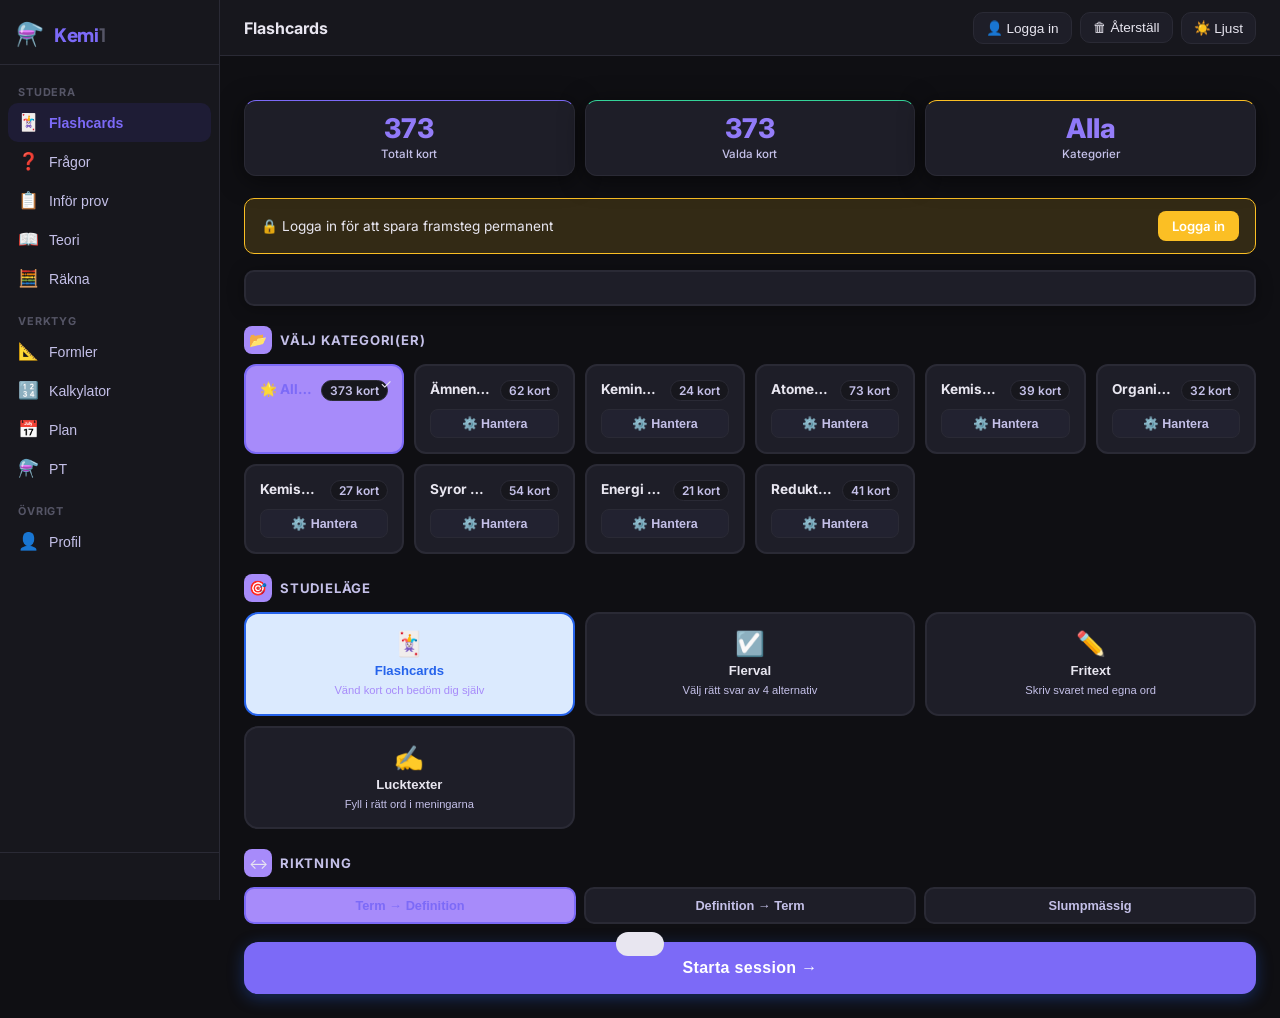
==== index.html @ 56f892d2 "fix: ta bort progress-bar och fixa vänsterlayout i Teori från grunden" ====
﻿<!DOCTYPE html>
<html lang="sv">
<head>
<meta charset="UTF-8">
<meta name="viewport" content="width=device-width, initial-scale=1.0">
<title>Kemi 1 – Flashcards</title>
<link rel="preconnect" href="https://fonts.googleapis.com">
<link rel="preconnect" href="https://fonts.gstatic.com" crossorigin>
<link rel="stylesheet" href="https://fonts.googleapis.com/css2?family=Inter:wght@400;500;600;700;800&family=Plus+Jakarta+Sans:wght@700;800&display=swap" media="print" onload="this.onload=null;this.media='all'">
<noscript><link href="https://fonts.googleapis.com/css2?family=Inter:wght@400;500;600;700&display=swap" rel="stylesheet"></noscript>
<style>
  :root {
    /* ── Dark theme (default) ── */
    --bg-app:        #0f0f13;
    --bg-surface:    #17171d;
    --bg-card:       #1e1e28;
    --bg-card-hover: #222230;
    --bg-active:     #1e1c35;
    --border:        #2a2a35;
    --border-hover:  #3d3b55;
    --accent:        #7c6af7;
    --accent-light:  #a78bfa;
    --accent-bg:     #2d2b45;
    --text-primary:  #e8e6f0;
    --text-secondary:#c4c0e8;
    --text-muted:    #555566;
    --text-hint:     #444455;
    --green:         #34d399;
    --green-light:   rgba(52,211,153,0.12);
    --red:           #f87171;
    --red-light:     rgba(248,113,113,0.15);
    --yellow:        #fbbf24;
    --yellow-light:  rgba(251,191,36,0.15);
    --sidebar-width: 220px;
    --topbar-height: 56px;
    --radius:        16px;
    --radius-sm:     10px;
    --transition:    150ms ease;
    --navbar-height: 0px;
    /* ── Legacy aliases (keeps existing component CSS working) ── */
    --bg:            var(--bg-app);
    --bg-grad:       var(--bg-app);
    --surface:       var(--bg-card);
    --surface2:      var(--bg-card-hover);
    --nav-bg:        var(--bg-surface);
    --text:          var(--text-primary);
    --text1:         var(--text-primary);
    --text2:         var(--text-secondary);
    --accent2:       var(--accent-light);
    --accent-grad:   linear-gradient(135deg, var(--accent), var(--accent-light));
    --accent-dark:   #6254d4;
    --accent-light-bg: var(--accent-bg);
    --shadow:        0 4px 24px rgba(0,0,0,0.5);
    --shadow-lg:     0 12px 48px rgba(0,0,0,0.7);
    --shadow-card:   0 2px 16px rgba(0,0,0,0.35);
    --glow:          0 0 24px rgba(124,106,247,0.3);
  }
  [data-theme="light"] {
    --bg-app:        #f5f4ff;
    --bg-surface:    #ffffff;
    --bg-card:       #ffffff;
    --bg-card-hover: #f0eeff;
    --bg-active:     #ede9fe;
    --border:        #dbd8f5;
    --border-hover:  #b8b0ef;
    --accent:        #5b4fe0;
    --accent-light:  #7c6af7;
    --accent-bg:     #ede9fe;
    --text-primary:  #1a1730;
    --text-secondary:#5a5280;
    --text-muted:    #b0accc;
    --text-hint:     #c8c4e0;
    --green:         #059669;
    --green-light:   rgba(5,150,105,0.10);
    --red:           #dc2626;
    --red-light:     rgba(220,38,38,0.10);
    --yellow:        #d97706;
    --yellow-light:  rgba(217,119,6,0.12);
    --shadow:        0 4px 24px rgba(79,70,229,0.10);
    --shadow-lg:     0 12px 48px rgba(79,70,229,0.18);
    --shadow-card:   0 2px 16px rgba(0,0,0,0.06);
    --glow:          0 0 24px rgba(91,79,224,0.18);
    --accent-dark:   #4338ca;
    --accent-grad:   linear-gradient(135deg, #5b4fe0, #7c6af7);
    --bg:            var(--bg-app);
    --bg-grad:       var(--bg-app);
    --surface:       var(--bg-card);
    --surface2:      var(--bg-card-hover);
    --nav-bg:        var(--bg-surface);
    --text:          var(--text-primary);
    --text1:         var(--text-primary);
    --text2:         var(--text-secondary);
    --accent2:       var(--accent-light);
  }
  h1, h2, h3 { font-family: 'Plus Jakarta Sans', 'Inter', sans-serif; }
  * { box-sizing: border-box; margin: 0; padding: 0; }
  body {
    font-family: 'Inter', sans-serif;
    background: var(--bg-app);
    color: var(--text-primary);
    min-height: 100vh;
    overflow-x: hidden;
    transition: background var(--transition), color var(--transition);
  }
  img { max-width: 100%; height: auto; }

  /* ── App layout: sidebar + main ── */
  .app-layout { display: flex; min-height: 100vh; }

  /* ── Sidebar ── */
  .sidebar {
    width: var(--sidebar-width);
    flex-shrink: 0;
    background: var(--bg-surface);
    border-right: 1px solid var(--border);
    display: flex;
    flex-direction: column;
    position: fixed;
    left: 0; top: 0; bottom: 0;
    z-index: 200;
    overflow-y: auto;
    transition: transform var(--transition), box-shadow var(--transition);
  }
  .sidebar-logo {
    display: flex; align-items: center; gap: 10px;
    padding: 20px 16px 16px;
    border-bottom: 1px solid var(--border);
    flex-shrink: 0;
  }
  .sidebar-logo-icon { font-size: 1.4rem; }
  .sidebar-logo-text {
    font-size: 1.15rem; font-weight: 800; color: var(--accent);
    letter-spacing: -0.02em; font-family: 'Plus Jakarta Sans','Inter',sans-serif;
  }
  .sidebar-logo-dim { color: var(--text-muted); font-weight: 700; }
  .sidebar-nav {
    flex: 1; padding: 12px 8px;
    display: flex; flex-direction: column; gap: 2px;
    overflow-y: auto;
  }
  .nav-section { margin-bottom: 6px; }
  .nav-section-label {
    display: block; font-size: 0.68rem; font-weight: 700;
    text-transform: uppercase; letter-spacing: 0.08em;
    color: var(--text-muted); padding: 8px 10px 4px;
  }
  .nav-btn {
    display: flex; align-items: center; gap: 10px;
    width: 100%; padding: 9px 10px;
    border: none; background: transparent;
    border-radius: var(--radius-sm); cursor: pointer;
    color: var(--text-secondary); font-size: 0.88rem; font-weight: 500;
    text-align: left; transition: background var(--transition), color var(--transition);
    white-space: nowrap;
  }
  .nav-btn:hover { background: var(--bg-card); color: var(--text-primary); }
  .nav-btn.active { background: var(--bg-active); color: var(--accent); font-weight: 700; }
  .nav-btn-icon { font-size: 1.05rem; flex-shrink: 0; }
  .nav-btn-label { font-size: 0.88rem; }
  .sidebar-footer {
    border-top: 1px solid var(--border);
    padding: 12px 16px; min-height: 48px;
    font-size: 0.82rem; color: var(--text-secondary); flex-shrink: 0;
  }
  .sidebar-overlay {
    display: none; position: fixed; inset: 0;
    background: rgba(0,0,0,0.55); z-index: 199;
  }
  .sidebar-overlay.active { display: block; }

  /* ── Main area ── */
  .app-main {
    flex: 1; margin-left: var(--sidebar-width);
    display: flex; flex-direction: column; min-height: 100vh; min-width: 0;
  }

  /* ── Topbar ── */
  .topbar {
    height: var(--topbar-height);
    display: flex; align-items: center; gap: 12px;
    padding: 0 24px;
    background: var(--bg-surface); border-bottom: 1px solid var(--border);
    position: sticky; top: 0; z-index: 100; flex-shrink: 0;
  }
  .topbar-title { flex: 1; font-size: 1rem; font-weight: 700; color: var(--text-primary); }
  .topbar-actions { display: flex; gap: 8px; align-items: center; }
  .sidebar-toggle {
    display: none; background: none; border: none; font-size: 1.3rem;
    cursor: pointer; color: var(--text-secondary);
    padding: 4px 8px; border-radius: 8px; transition: background var(--transition);
  }
  .sidebar-toggle:hover { background: var(--bg-card); }

  /* ── Content area ── */
  .app-content {
    flex: 1; padding: 24px; max-width: 1100px; width: 100%; margin: 0 auto;
  }
  body:has(#periodicScreen.active) .app-content { max-width: none; padding: 16px; }

  /* ── icon-btn (topbar actions) ── */
  .icon-btn {
    background: var(--bg-card); border: 1px solid var(--border);
    border-radius: var(--radius-sm); padding: 7px 12px; cursor: pointer;
    font-size: 0.85rem; color: var(--text-primary); transition: background var(--transition), border-color var(--transition);
    display: flex; align-items: center; gap: 6px; white-space: nowrap;
  }
  .icon-btn:hover { background: var(--bg-card-hover); border-color: var(--border-hover); }

  /* ── Screen management ── */
  .screen { display: none; }
  .screen.active { display: block; }

  /* ── Global overflow protection ── */
  .screen table { display: block; overflow-x: auto; max-width: 100%; }
  .screen p, .screen li, .screen td, .screen th { word-break: break-word; }

  /* ── Home screen ── */
  .welcome-card {
    background: var(--surface); border-radius: var(--radius);
    padding: 28px; margin-bottom: 20px; box-shadow: var(--shadow-card);
    border: 1px solid var(--border);
    backdrop-filter: blur(20px);
    position: relative; overflow: hidden;
  }
  .welcome-card::before {
    content: ""; position: absolute; top: -60px; right: -60px;
    width: 200px; height: 200px; border-radius: 50%;
    background: var(--accent-grad); opacity: 0.07; pointer-events: none;
  }
  .welcome-card h1 { font-size: 1.6rem; margin-bottom: 8px; }
  .welcome-card p { color: var(--text2); line-height: 1.6; }

  .stats-row {
    display: grid; grid-template-columns: repeat(3,1fr); gap: 12px;
    margin: 20px 0;
  }
  .stat-card {
    background: var(--bg-card); border: 1px solid var(--border);
    border-top-width: 3px; border-top-style: solid;
    border-radius: var(--radius-sm); padding: 16px; text-align: center;
    transition: transform 150ms ease, box-shadow 150ms ease;
  }
  .stat-card:hover { transform: translateY(-2px); box-shadow: var(--shadow); }
  .stat-card.stat-purple { border-top-color: var(--accent); }
  .stat-card.stat-green  { border-top-color: var(--green); }
  .stat-card.stat-yellow { border-top-color: var(--yellow); }
  .stat-num { font-size: 1.9rem; font-weight: 800; background: var(--accent-grad); -webkit-background-clip: text; -webkit-text-fill-color: transparent; background-clip: text; }
  .stat-label { font-size: 0.78rem; color: var(--text-secondary); margin-top: 4px; }

  .section-title {
    font-size: 0.85rem; font-weight: 600; color: var(--text2);
    text-transform: uppercase; letter-spacing: 0.08em; margin-bottom: 12px;
  }

  /* ── Category grid ── */
  .category-grid {
    display: grid; grid-template-columns: repeat(auto-fill, minmax(160px, 1fr));
    gap: 10px; margin-bottom: 20px;
  }
  @media (max-width: 480px) {
    .category-grid { grid-template-columns: repeat(2, 1fr); }
  }
  .cat-card {
    background: var(--bg-card); border: 1px solid var(--border);
    border-radius: var(--radius-sm); padding: 12px 14px; cursor: pointer;
    display: flex; flex-direction: column; align-items: stretch; gap: 0;
    position: relative;
    transition: border-color 150ms ease, background 150ms ease, transform 150ms ease;
  }
  .cat-card-top {
    display: flex; align-items: center; gap: 8px; margin-bottom: 8px;
  }
  .cat-card-top .cat-name { flex: 1; min-width: 0; overflow: hidden; text-overflow: ellipsis; white-space: nowrap; }
  .cat-card:hover { border-color: var(--border-hover); background: var(--bg-card-hover); transform: translateY(-1px); }
  .cat-card.selected { border-color: var(--accent); background: var(--accent-bg); }
  .cat-card.all-selected { border-color: var(--green); background: var(--green-light); }
  .cat-name { font-weight: 600; font-size: 0.88rem; flex: 1; }
  .cat-count {
    font-size: 0.72rem; font-weight: 600;
    background: var(--bg-surface); border: 1px solid var(--border);
    border-radius: 20px; padding: 2px 8px; color: var(--text-secondary);
    white-space: nowrap; flex-shrink: 0;
  }
  .cat-progress-bar { display: none; }
  .cat-progress-fill { display: none; }

  /* ── Mode selector ── */
  .mode-row { display: grid; grid-template-columns: repeat(2,1fr); gap: 10px; margin-bottom: 20px; }
  .mode-btn {
    padding: 16px 14px; border: 1px solid var(--border);
    border-radius: var(--radius-sm); background: var(--bg-card); cursor: pointer;
    font-size: 0.88rem; font-weight: 500; color: var(--text-secondary);
    transition: border-color 150ms ease, background 150ms ease, color 150ms ease;
    text-align: left; display: flex; flex-direction: column; gap: 4px;
  }
  .mode-btn:hover { border-color: var(--border-hover); color: var(--text-primary); }
  .mode-btn.active { border-color: var(--accent); background: var(--accent-bg); color: var(--accent); }
  .mode-icon { font-size: 1.6rem; }
  .mode-label { font-weight: 700; font-size: 0.9rem; }
  .mode-desc { font-size: 0.75rem; color: var(--text-muted); }
  .mode-btn.active .mode-desc { color: var(--accent-light); }

  .direction-row { display: flex; gap: 10px; margin-bottom: 20px; flex-wrap: wrap; }
  .dir-btn {
    flex: 1; padding: 10px 16px; border: 2px solid var(--border);
    border-radius: var(--radius-sm); background: var(--surface); cursor: pointer;
    font-size: 0.85rem; font-weight: 500; color: var(--text); transition: all var(--transition);
    text-align: center;
  }
  .dir-btn:hover { border-color: var(--accent); }
  .dir-btn.active { border-color: var(--accent); background: var(--accent-light); color: var(--accent); }

  .start-btn {
    width: 100%; padding: 16px; background: var(--accent); color: #fff;
    border: none; border-radius: var(--radius-sm); font-size: 1rem; font-weight: 600;
    cursor: pointer; transition: all var(--transition); letter-spacing: 0.02em;
  }
  .start-btn:hover { background: var(--accent-dark); transform: translateY(-1px); box-shadow: var(--shadow); }
  .start-btn:disabled { opacity: 0.4; cursor: not-allowed; transform: none; }

  /* ── Quiz screen ── */
  .quiz-header {
    display: flex; align-items: center; justify-content: space-between;
    margin-bottom: 16px; gap: 12px;
  }
  .back-btn {
    background: var(--surface); border: 1px solid var(--border);
    border-radius: var(--radius-sm); padding: 8px 14px; cursor: pointer;
    font-size: 0.85rem; color: var(--text); transition: all var(--transition);
    white-space: nowrap;
  }
  .back-btn:hover { background: var(--surface2); }

  .progress-wrap { flex: 1; }
  .progress-info {
    display: flex; justify-content: space-between; font-size: 0.78rem;
    color: var(--text2); margin-bottom: 4px;
  }
  .progress-bar {
    height: 8px; background: var(--surface2); border-radius: 4px; overflow: hidden;
  }
  .progress-fill {
    height: 100%; background: linear-gradient(90deg, var(--accent), var(--green));
    border-radius: 4px; transition: width 0.4s;
  }

  .score-badges {
    display: flex; gap: 8px; margin-bottom: 16px; flex-wrap: wrap;
  }
  .badge {
    padding: 4px 12px; border-radius: 20px; font-size: 0.78rem; font-weight: 600;
  }
  .badge-green { background: var(--green-light); color: var(--green); }
  .badge-red { background: var(--red-light); color: var(--red); }
  .badge-yellow { background: var(--yellow-light); color: var(--yellow); }

  /* ── Flashcard flip ── */
  .card-scene {
    perspective: 1200px; margin-bottom: 20px; cursor: pointer;
  }
  .card-wrap {
    position: relative; width: 100%; padding-bottom: 56%;
    transform-style: preserve-3d; transition: transform 0.55s cubic-bezier(.4,0,.2,1);
  }
  .card-wrap.flipped { transform: rotateY(180deg); }
  .card-face {
    position: absolute; inset: 0; border-radius: var(--radius);
    backface-visibility: hidden; -webkit-backface-visibility: hidden;
    display: flex; flex-direction: column; align-items: center;
    justify-content: center; padding: 32px;
    box-shadow: var(--shadow-lg); border: 1px solid var(--border);
  }
  .card-front { background: var(--surface); }
  .card-back { background: var(--accent); transform: rotateY(180deg); }
  .card-label {
    font-size: 0.72rem; font-weight: 600; text-transform: uppercase;
    letter-spacing: 0.1em; color: var(--text2); margin-bottom: 12px;
  }
  .card-back .card-label { color: rgba(255,255,255,0.7); }
  .card-term {
    font-size: clamp(1.2rem, 4vw, 1.8rem); font-weight: 700; text-align: center;
    line-height: 1.3;
  }
  .card-back .card-term { color: #fff; }
  .card-definition {
    font-size: clamp(0.85rem, 2.5vw, 1rem); text-align: center; line-height: 1.6;
    color: #fff; max-width: 100%;
  }
  .card-mnemonic {
    margin-top: 10px; background: rgba(255,255,255,0.18); border-radius: 8px;
    padding: 7px 12px; font-size: 0.78rem; color: #fff; line-height: 1.4;
    text-align: center; display: none;
  }
  .card-mnemonic.visible { display: block; }
  .card-mnemonic::before { content: "💡 "; }
  .mnemonic-chip {
    display: inline-flex; align-items: center; gap: 6px;
    background: var(--yellow-light); color: var(--yellow);
    border-radius: 8px; padding: 7px 12px; font-size: 0.82rem;
    margin-top: 8px; line-height: 1.4;
  }
  .card-hint {
    position: absolute; bottom: 12px; font-size: 0.72rem;
    color: var(--text2); display: flex; align-items: center; gap: 4px;
  }
  .card-back .card-hint { color: rgba(255,255,255,0.6); }
  .card-category-tag {
    position: absolute; top: 12px; left: 12px;
    background: var(--accent-light); color: var(--accent);
    padding: 3px 10px; border-radius: 20px; font-size: 0.7rem; font-weight: 600;
  }
  .card-back .card-category-tag { background: rgba(255,255,255,0.2); color: #fff; }

  /* ── Flip action buttons ── */
  .flip-actions {
    display: flex; gap: 12px; margin-bottom: 20px;
  }
  .action-btn {
    flex: 1; padding: 14px; border: none; border-radius: var(--radius-sm);
    font-size: 0.95rem; font-weight: 600; cursor: pointer; transition: all var(--transition);
  }
  .action-btn:disabled { opacity: 0.35; cursor: not-allowed; transform: none !important; }
  .btn-wrong { background: var(--red-light); color: var(--red); }
  .btn-wrong:hover:not(:disabled) { background: var(--red); color: #fff; transform: translateY(-1px); }
  .btn-correct { background: var(--green-light); color: var(--green); }
  .btn-correct:hover:not(:disabled) { background: var(--green); color: #fff; transform: translateY(-1px); }
  .btn-flip {
    flex: 0.6; background: var(--surface); border: 1px solid var(--border);
    color: var(--text); font-size: 0.85rem;
  }
  .btn-flip:hover { background: var(--surface2); }

  /* ── Multiple choice ── */
  .mc-question {
    background: var(--surface); border: 1px solid var(--border);
    border-radius: var(--radius); padding: 28px; margin-bottom: 16px;
    box-shadow: var(--shadow);
  }
  .mc-prompt { font-size: 0.78rem; color: var(--text2); margin-bottom: 10px; font-weight: 500; }
  .mc-term { font-size: clamp(1.1rem, 3.5vw, 1.5rem); font-weight: 700; line-height: 1.3; }
  .mc-tag {
    display: inline-block; background: var(--accent-light); color: var(--accent);
    padding: 3px 10px; border-radius: 20px; font-size: 0.72rem; font-weight: 600; margin-bottom: 12px;
  }
  .mc-options { display: grid; gap: 10px; }
  .mc-option {
    background: var(--surface); border: 2px solid var(--border);
    border-radius: var(--radius-sm); padding: 14px 18px; cursor: pointer;
    font-size: 0.9rem; text-align: left; color: var(--text); transition: all var(--transition);
    line-height: 1.5;
  }
  .mc-option:hover:not(:disabled) { border-color: var(--accent); background: var(--accent-light); }
  .mc-option.correct { border-color: var(--green); background: var(--green-light); color: var(--green); }
  .mc-option.wrong { border-color: var(--red); background: var(--red-light); color: var(--red); }
  .mc-option:disabled { cursor: default; }
  .mc-feedback {
    padding: 12px 16px; border-radius: var(--radius-sm); margin-top: 12px;
    font-size: 0.88rem; font-weight: 500; display: none;
  }
  .mc-feedback.show { display: block; }
  .mc-feedback.ok { background: var(--green-light); color: var(--green); }
  .mc-feedback.fail { background: var(--red-light); color: var(--red); }
  .next-btn {
    width: 100%; padding: 14px; background: var(--accent); color: #fff;
    border: none; border-radius: var(--radius-sm); font-size: 0.95rem;
    font-weight: 600; cursor: pointer; transition: all var(--transition);
    display: none; margin-top: 12px;
  }
  .next-btn.show { display: block; }
  .next-btn:hover { background: var(--accent-dark); }

  /* ── Free text mode ── */
  .ft-form { margin-top: 16px; }
  .ft-input {
    width: 100%; padding: 14px 16px; border: 2px solid var(--border);
    border-radius: var(--radius-sm); font-size: 0.95rem; font-family: inherit;
    background: var(--surface); color: var(--text); outline: none;
    transition: border-color var(--transition);
  }
  .ft-input:focus { border-color: var(--accent); }
  .ft-input.correct { border-color: var(--green); background: var(--green-light); }
  .ft-input.wrong { border-color: var(--red); background: var(--red-light); }
  .ft-actions { display: flex; gap: 10px; margin-top: 10px; }
  .ft-submit {
    flex: 1; padding: 13px; background: var(--accent); color: #fff; border: none;
    border-radius: var(--radius-sm); font-size: 0.95rem; font-weight: 600;
    cursor: pointer; transition: all var(--transition);
  }
  .ft-submit:hover { background: var(--accent-dark); }
  .ft-skip {
    padding: 13px 18px; background: var(--surface); border: 1px solid var(--border);
    border-radius: var(--radius-sm); font-size: 0.85rem; color: var(--text2);
    cursor: pointer; transition: all var(--transition);
  }
  .ft-skip:hover { background: var(--surface2); }

  /* ── Summary screen ── */
  .summary-card {
    background: var(--surface); border-radius: var(--radius);
    padding: 32px; box-shadow: var(--shadow-lg); border: 1px solid var(--border);
    text-align: center; margin-bottom: 20px;
  }
  .summary-icon { font-size: 3rem; margin-bottom: 12px; }
  .summary-title { font-size: 1.6rem; font-weight: 700; margin-bottom: 8px; }
  .summary-subtitle { color: var(--text2); margin-bottom: 24px; }
  .summary-grid { display: grid; grid-template-columns: repeat(3,1fr); gap: 12px; margin-bottom: 24px; }
  .summary-stat {
    background: var(--surface2); border-radius: var(--radius-sm); padding: 16px;
  }
  .summary-stat-num { font-size: 1.6rem; font-weight: 700; }
  .summary-stat-label { font-size: 0.75rem; color: var(--text2); margin-top: 2px; }
  .s-green { color: var(--green); }
  .s-red { color: var(--red); }
  .s-blue { color: var(--accent); }
  .summary-actions { display: flex; gap: 10px; flex-wrap: wrap; }
  .summary-actions button {
    flex: 1; min-width: 120px; padding: 13px; border-radius: var(--radius-sm);
    font-size: 0.9rem; font-weight: 600; cursor: pointer; transition: all var(--transition); border: none;
  }
  .btn-primary { background: var(--accent); color: #fff; }
  .btn-primary:hover { background: var(--accent-dark); }
  .btn-secondary { background: var(--surface2); color: var(--text); }
  .btn-secondary:hover { background: var(--border); }

  .wrong-list { text-align: left; margin-top: 20px; }
  .wrong-list h3 { font-size: 0.9rem; color: var(--text2); margin-bottom: 10px; }
  .wrong-item {
    background: var(--red-light); border-left: 3px solid var(--red);
    padding: 10px 14px; border-radius: 0 var(--radius-sm) var(--radius-sm) 0;
    margin-bottom: 8px;
  }
  .wrong-item-term { font-weight: 600; font-size: 0.88rem; color: var(--red); }
  .wrong-item-def { font-size: 0.82rem; color: var(--text2); margin-top: 3px; line-height: 1.4; }

  /* ── Toast ── */
  .toast {
    position: fixed; bottom: 24px; left: 50%; transform: translateX(-50%) translateY(80px);
    background: var(--text-primary); color: var(--bg-app); padding: 12px 24px; border-radius: 24px;
    font-size: 0.88rem; font-weight: 500; z-index: 999; transition: transform 0.35s ease;
    white-space: nowrap;
  }
  .toast.show { transform: translateX(-50%) translateY(0); }

  /* ── Responsive: sidebar collapses on mobile ── */
  @media (max-width: 768px) {
    .sidebar { transform: translateX(-100%); box-shadow: none; }
    .sidebar.open { transform: translateX(0); box-shadow: var(--shadow-lg); }
    .app-main { margin-left: 0; }
    .sidebar-toggle { display: flex; }
    .app-content { padding: 16px; }
  }
  @media (max-width: 480px) {
    .stats-row { grid-template-columns: repeat(2,1fr); }
    .mode-row  { grid-template-columns: 1fr; }
  }

  /* ── Balance equation ── */
  .bal-eq {
    display: flex; align-items: center; flex-wrap: wrap; gap: 6px;
    padding: 18px 16px; background: var(--surface2); border-radius: 14px;
    border: 1px solid var(--border); margin: 8px 0;
    font-size: 1.05rem; font-family: 'Courier New', monospace;
  }
  .bal-term { display: inline-flex; align-items: baseline; gap: 2px; }
  .bal-coef { font-size: 1.1rem; font-weight: 700; color: var(--accent); min-width: 12px; }
  .bal-formula { font-size: 1rem; font-weight: 600; color: var(--text); }
  .bal-plus, .bal-arrow { font-size: 1.1rem; font-weight: 700; color: var(--text2); padding: 0 4px; }
  .bal-arrow { color: var(--accent); font-size: 1.3rem; }
  .bal-input {
    width: 44px; height: 44px; text-align: center;
    border: 2px solid var(--accent); border-radius: 10px;
    background: var(--surface); color: var(--text);
    font-size: 1.2rem; font-weight: 700; font-family: 'Courier New', monospace;
    transition: all var(--transition); outline: none;
    box-shadow: 0 0 0 0 var(--accent);
  }
  .bal-input:focus { border-color: var(--accent2); box-shadow: 0 0 0 3px rgba(79,70,229,0.2); }
  .bal-input.bal-correct { border-color: var(--green); background: var(--green-light); color: var(--green); }
  .bal-input.bal-wrong { border-color: var(--red); background: var(--red-light); color: var(--red); animation: shake 0.3s; }
  @keyframes shake {
    0%,100%{transform:translateX(0)} 25%{transform:translateX(-4px)} 75%{transform:translateX(4px)}
  }

  /* ── Category manage button ── */
  .cat-manage-btn {
    display: block; width: 100%; margin-top: 0;
    padding: 6px 0; border: 1px solid var(--border); border-radius: 8px;
    background: var(--surface2); color: var(--text2); font-size: 0.78rem;
    font-weight: 600; cursor: pointer; transition: all var(--transition);
  }
  .cat-manage-btn:hover { background: var(--accent-light); color: var(--accent); border-color: var(--accent); }
  .cat-card.all-btn { cursor: pointer; }
  .cat-card.all-btn .cat-check { opacity: 0; }

  /* ── Manage card item ── */
  .manage-card-item {
    display: flex; align-items: flex-start; gap: 12px;
    padding: 12px 14px; border-radius: 12px; border: 1px solid var(--border);
    background: var(--surface); transition: all var(--transition);
  }
  .manage-card-item.is-muted { opacity: 0.45; background: var(--surface2); }
  .manage-card-item-text { flex: 1; min-width: 0; }
  .manage-card-term { font-weight: 700; font-size: 0.9rem; margin-bottom: 3px; }
  .manage-card-def { font-size: 0.78rem; color: var(--text2); white-space: nowrap; overflow: hidden; text-overflow: ellipsis; }
  .mute-toggle {
    flex-shrink: 0; padding: 5px 12px; border-radius: 8px; font-size: 0.78rem;
    font-weight: 700; cursor: pointer; border: 1px solid var(--border);
    background: var(--surface2); color: var(--text2); transition: all var(--transition);
  }
  .mute-toggle.active { background: var(--accent); color: #fff; border-color: var(--accent); }
  .mute-toggle:hover { transform: scale(1.05); }

  /* ── Exercise screen ── */
  .level-row { display: grid; grid-template-columns: repeat(3,1fr); gap: 10px; margin-bottom: 20px; }
  .level-btn {
    padding: 16px 10px; border: 2px solid var(--border); border-radius: 16px;
    background: var(--surface); cursor: pointer; text-align: center;
    transition: all var(--transition); display: flex; flex-direction: column; align-items: center; gap: 4px;
    backdrop-filter: blur(12px); box-shadow: var(--shadow-card);
  }
  .level-btn:hover { transform: translateY(-3px); box-shadow: var(--shadow), var(--glow); }
  .level-btn.active { border-color: var(--accent); background: var(--accent-light); box-shadow: var(--shadow), 0 0 0 1px var(--accent); }
  .level-icon { font-size: 1.5rem; }
  .level-name { font-size: 0.85rem; font-weight: 700; color: var(--text); }
  .level-desc { font-size: 0.7rem; color: var(--text2); }
  .level-btn.active .level-name { color: var(--accent); }

  .prob-card {
    background: var(--surface); border: 1px solid var(--border); border-radius: var(--radius);
    padding: 22px; margin-bottom: 14px; box-shadow: var(--shadow-card);
    backdrop-filter: blur(16px); transition: box-shadow var(--transition);
  }
  .prob-card:hover { box-shadow: var(--shadow); }
  .prob-meta { display: flex; gap: 8px; margin-bottom: 12px; flex-wrap: wrap; }
  .prob-tag {
    padding: 3px 10px; border-radius: 20px; font-size: 0.72rem; font-weight: 600;
    background: var(--accent-light); color: var(--accent);
  }
  .prob-lvl-tag {
    padding: 3px 10px; border-radius: 20px; font-size: 0.72rem; font-weight: 600;
  }
  .lvl-1 { background: var(--green-light); color: var(--green); }
  .lvl-2 { background: var(--yellow-light); color: var(--yellow); }
  .lvl-3 { background: var(--red-light); color: var(--red); }
  .prob-q { font-size: 1rem; font-weight: 600; line-height: 1.5; margin-bottom: 10px; }
  .prob-hint { font-size: 0.82rem; color: var(--text2); margin-bottom: 14px; padding: 8px 12px; background: var(--surface2); border-radius: 8px; }
  .prob-input-row { display: flex; gap: 10px; align-items: center; flex-wrap: wrap; }
  .prob-input {
    flex: 1; min-width: 120px; padding: 11px 14px; border: 2px solid var(--border);
    border-radius: 10px; font-size: 1rem; background: var(--surface); color: var(--text);
    outline: none; transition: border-color var(--transition); font-family: inherit;
  }
  .prob-input:focus { border-color: var(--accent); }
  .prob-input.correct { border-color: var(--green); background: var(--green-light); }
  .prob-input.wrong { border-color: var(--red); background: var(--red-light); }
  .prob-select {
    flex: 1; min-width: 180px; padding: 11px 14px; border: 2px solid var(--border);
    border-radius: 10px; font-size: 1rem; background: var(--surface); color: var(--text);
    outline: none; transition: border-color var(--transition); font-family: inherit; cursor: pointer;
  }
  .prob-select:focus { border-color: var(--accent); }
  .prob-select.correct { border-color: var(--green); background: var(--green-light); }
  .prob-select.wrong   { border-color: var(--red);   background: var(--red-light); }
  .tq-answer-input {
    width: 100%; padding: 12px 14px; border: 2px solid var(--border);
    border-radius: 10px; font-size: 0.92rem; background: var(--surface); color: var(--text);
    outline: none; transition: border-color var(--transition); font-family: inherit;
    resize: vertical; min-height: 80px; line-height: 1.6;
  }
  .tq-answer-input:focus { border-color: var(--accent); }
  .tq-answer-input:disabled { opacity: 0.7; cursor: not-allowed; }
  .tq-model-panel { margin-top: 16px; }
  /* Delfrågor (sub-question) layout */
  .tq-del-list { display: flex; flex-direction: column; gap: 14px; margin: 10px 0 0; }
  .tq-del-block { border: 1.5px solid var(--border); border-radius: 12px; padding: 14px 16px; background: var(--surface); }
  .tq-del-header { display: flex; align-items: flex-start; gap: 10px; margin-bottom: 8px; }
  .tq-del-bet { font-weight: 800; color: var(--accent); font-size: 0.95rem; flex-shrink: 0; padding-top: 1px; }
  .tq-del-fraga { font-size: 0.93rem; line-height: 1.6; color: var(--text); }
  .tq-del-input { min-height: 52px; resize: vertical; margin-top: 4px; }
  .tq-del-model { margin-top: 10px; }

  /* ============ INFÖR PROV (EXAM PREP) ============ */
  .exam-intro {
    font-size: 0.9rem; color: var(--text2); line-height: 1.55;
    margin: 0 0 18px; padding: 0 2px;
  }
  .exam-grid {
    display: grid; grid-template-columns: repeat(auto-fill, minmax(260px, 1fr));
    gap: 14px; margin-bottom: 20px;
  }
  .exam-card {
    background: var(--surface); border: 2px solid var(--border);
    border-radius: 16px; padding: 18px 18px 16px; cursor: pointer;
    transition: all var(--transition); position: relative; overflow: hidden;
    display: flex; flex-direction: column; gap: 8px;
  }
  .exam-card::before {
    content: ''; position: absolute; left: 0; top: 0; bottom: 0;
    width: 5px; background: var(--exam-accent, var(--accent));
  }
  .exam-card:hover {
    transform: translateY(-3px); border-color: var(--exam-accent, var(--accent));
    box-shadow: 0 8px 22px rgba(0,0,0,0.09);
  }
  .exam-card-head { display: flex; align-items: center; gap: 12px; }
  .exam-card-icon {
    font-size: 1.8rem; width: 44px; height: 44px;
    display: flex; align-items: center; justify-content: center;
    background: var(--exam-accent-light, var(--accent-light));
    border-radius: 12px; flex-shrink: 0;
  }
  .exam-card-num {
    font-size: 0.72rem; font-weight: 700; color: var(--exam-accent, var(--accent));
    text-transform: uppercase; letter-spacing: 0.5px;
  }
  .exam-card-title {
    font-size: 1rem; font-weight: 700; color: var(--text); line-height: 1.3;
  }
  .exam-card-desc {
    font-size: 0.82rem; color: var(--text2); line-height: 1.5; margin-top: 4px;
  }
  .exam-detail-head {
    display: flex; align-items: center; margin-bottom: 14px;
  }
  .exam-back-btn {
    padding: 9px 16px; border: 2px solid var(--border); background: var(--surface);
    color: var(--text); border-radius: 10px; font-size: 0.88rem; font-weight: 600;
    cursor: pointer; transition: all var(--transition);
  }
  .exam-back-btn:hover { border-color: var(--accent); background: var(--accent-light); }
  .exam-chapter-head {
    display: flex; align-items: center; gap: 14px; padding: 18px 20px;
    background: var(--exam-accent-light, var(--accent-light));
    border-radius: 16px; margin-bottom: 22px;
    border-left: 6px solid var(--exam-accent, var(--accent));
  }
  .exam-chapter-icon {
    font-size: 2.2rem; width: 56px; height: 56px;
    display: flex; align-items: center; justify-content: center;
    background: var(--surface); border-radius: 14px; flex-shrink: 0;
    box-shadow: 0 2px 8px rgba(0,0,0,0.08);
  }
  .exam-chapter-num {
    font-size: 0.72rem; font-weight: 700; color: var(--exam-accent, var(--accent));
    text-transform: uppercase; letter-spacing: 0.5px;
  }
  .exam-chapter-title {
    font-size: 1.2rem; font-weight: 800; color: var(--text); line-height: 1.25;
  }
  .exam-section {
    background: var(--surface); border: 2px solid var(--border);
    border-radius: 14px; padding: 18px 20px; margin-bottom: 16px;
  }
  .exam-section-title {
    display: flex; align-items: center; gap: 8px;
    font-size: 1rem; font-weight: 700; color: var(--text);
    margin: 0 0 12px; padding-bottom: 10px;
    border-bottom: 2px solid var(--border);
  }
  .exam-section-title-icon { font-size: 1.2rem; }
  .exam-goals-list, .exam-summary-list {
    list-style: none; padding: 0; margin: 0;
    display: flex; flex-direction: column; gap: 9px;
  }
  .exam-goals-list li, .exam-summary-list li {
    position: relative; padding: 2px 0 2px 24px;
    font-size: 0.9rem; line-height: 1.55; color: var(--text);
  }
  .exam-goals-list li::before {
    content: '✓'; position: absolute; left: 0; top: 2px;
    color: var(--exam-accent, var(--accent)); font-weight: 800;
  }
  .exam-summary-list li::before {
    content: '•'; position: absolute; left: 4px; top: 0;
    color: var(--exam-accent, var(--accent)); font-weight: 800; font-size: 1.2rem;
  }
  .exam-concepts-grid {
    display: flex; flex-wrap: wrap; gap: 8px;
  }
  .exam-concept-chip {
    padding: 8px 14px; background: var(--surface2, var(--accent-light));
    border: 2px solid var(--border); border-radius: 999px;
    font-size: 0.85rem; font-weight: 600; color: var(--text);
    cursor: pointer; transition: all var(--transition);
  }
  .exam-concept-chip:hover {
    border-color: var(--exam-accent, var(--accent));
    background: var(--exam-accent-light, var(--accent-light));
    color: var(--exam-accent, var(--accent));
    transform: translateY(-1px);
  }
  .exam-popup-overlay {
    position: fixed; inset: 0; background: rgba(0,0,0,0.55);
    display: flex; align-items: center; justify-content: center;
    z-index: 9999; padding: 20px; animation: examFadeIn 0.18s ease;
  }
  @keyframes examFadeIn { from { opacity: 0; } to { opacity: 1; } }
  @keyframes examPopIn {
    from { opacity: 0; transform: scale(0.92) translateY(10px); }
    to { opacity: 1; transform: scale(1) translateY(0); }
  }
  .exam-popup-card {
    background: var(--surface); border-radius: 18px;
    padding: 26px 26px 24px; max-width: 440px; width: 100%;
    box-shadow: 0 20px 60px rgba(0,0,0,0.35);
    position: relative; animation: examPopIn 0.22s ease;
    border: 2px solid var(--border);
  }
  .exam-popup-close {
    position: absolute; top: 12px; right: 12px;
    width: 44px; height: 44px; border: none; background: var(--surface2, var(--accent-light));
    color: var(--text); border-radius: 50%; font-size: 1rem;
    cursor: pointer; display: flex; align-items: center; justify-content: center;
    transition: all var(--transition);
  }
  .exam-popup-close:hover { background: var(--accent); color: #fff; }
  .exam-popup-term {
    font-size: 1.25rem; font-weight: 800; color: var(--accent);
    margin: 0 40px 12px 0; text-transform: capitalize;
  }
  .exam-popup-def {
    font-size: 0.95rem; line-height: 1.6; color: var(--text);
  }
  @media (max-width: 640px) {
    .exam-grid { grid-template-columns: 1fr; gap: 12px; }
    .exam-card { padding: 16px; }
    .exam-chapter-head { padding: 14px 16px; gap: 12px; }
    .exam-chapter-icon { width: 48px; height: 48px; font-size: 1.8rem; }
    .exam-chapter-title { font-size: 1.05rem; }
    .exam-section { padding: 16px; }
    .exam-popup-card { padding: 22px 22px 20px; }
  }
  /* ============ END INFÖR PROV ============ */

  .prob-unit { font-size: 0.88rem; color: var(--text2); font-weight: 500; white-space: nowrap; }
  .prob-check {
    padding: 11px 20px; background: var(--accent); color: #fff; border: none;
    border-radius: 10px; font-size: 0.9rem; font-weight: 600; cursor: pointer; transition: all var(--transition);
  }
  .prob-check:hover { background: var(--accent-dark); }
  .prob-feedback {
    margin-top: 12px; padding: 12px 16px; border-radius: 10px;
    font-size: 0.88rem; display: none; line-height: 1.5;
  }
  .prob-feedback.show { display: block; }
  .prob-feedback.ok { background: var(--green-light); color: var(--green); }
  .prob-feedback.fail { background: var(--red-light); color: var(--red); }
  .prob-steps { margin-top: 10px; padding-left: 16px; }
  .prob-steps li { margin-bottom: 4px; font-family: 'Courier New', monospace; font-size: 0.85rem; }
  .sol-formula { font-family:'Courier New',monospace; font-weight:700; color:var(--accent); background:var(--accent-light); padding:4px 10px; border-radius:6px; display:inline-block; margin:6px 0 8px; font-size:0.9rem; }
  .sol-title { font-weight:700; margin-bottom:6px; font-size:0.85rem; opacity:0.9; }
  /* Improved solution display styles */
  .sol-block { margin-top: 10px; }
  .sol-explain { font-style: italic; font-size: 0.83rem; color: inherit; opacity: 0.88; margin-bottom: 10px; line-height: 1.5; }
  .sol-formula-box {
    font-family: 'Courier New', monospace; background: var(--accent-light);
    border: 1px solid var(--accent); border-radius: 8px;
    padding: 8px 12px; margin: 8px 0; font-size: 0.88rem; color: var(--accent);
    font-weight: 700; display: block;
  }
  .sol-steps-list { list-style: none; padding: 0; margin: 8px 0; }
  .sol-steps-list li {
    padding: 4px 0 4px 14px; font-family: 'Courier New', monospace;
    font-size: 0.84rem; border-left: 2px solid var(--border); margin-bottom: 4px;
    color: inherit; opacity: 0.9;
  }
  .sol-answer-box {
    background: var(--green-light); color: var(--green); border-radius: 8px;
    padding: 8px 14px; font-weight: 800; font-size: 0.95rem; margin-top: 10px;
    display: inline-block; border: 1px solid var(--green);
  }
  .sol-section-label { font-size: 0.72rem; font-weight: 700; text-transform: uppercase;
    letter-spacing: 0.06em; opacity: 0.65; margin: 10px 0 4px; display: block; }
  .ex-cat-row { display:flex; gap:8px; flex-wrap:wrap; margin-bottom:14px; }
  .ex-cat-filter-btn { padding:6px 13px; border-radius:20px; border:1.5px solid var(--border); background:var(--surface); color:var(--text); font-size:0.82rem; cursor:pointer; transition:all var(--transition); white-space:nowrap; }
  .ex-cat-filter-btn.active { background:var(--accent); color:#fff; border-color:var(--accent); }
  .prob-formula-badge { font-size:0.75rem; color:var(--accent); background:var(--accent-light); padding:3px 10px; border-radius:20px; font-family:'Courier New',monospace; margin-bottom:10px; display:inline-block; }

  .ex-nav { display: flex; gap: 10px; margin-bottom: 16px; align-items: center; }
  .ex-progress { font-size: 0.82rem; color: var(--text2); }
  .prob-nav-row { display: flex; gap: 10px; margin-top: 14px; }
  .prob-nav-btn {
    flex: 1; padding: 11px; border: 1px solid var(--border); border-radius: 10px;
    background: var(--surface); color: var(--text); cursor: pointer; font-size: 0.85rem;
    font-weight: 600; transition: all var(--transition);
  }
  .prob-nav-btn:hover { background: var(--surface2); }
  .prob-nav-btn.primary { background: var(--accent-grad); color: #fff; border: none; box-shadow: 0 4px 14px rgba(79,70,229,0.35); }
  .prob-nav-btn.primary:hover { transform: translateY(-1px); box-shadow: 0 6px 20px rgba(79,70,229,0.45); }
  .prob-nav-btn:disabled { opacity: 0.35; cursor: not-allowed; }

  /* ── Prob action buttons (hint / solution toggles) ── */
  .prob-actions { display: flex; gap: 10px; margin: 12px 0; flex-wrap: wrap; }
  .prob-action-btn { padding: 10px 18px; border-radius: 10px; border: none; cursor: pointer; font-size: 0.9rem; font-weight: 600; transition: all 0.2s; }
  .hint-btn { background: var(--surface2); color: var(--text); border: 2px solid var(--border); }
  .hint-btn:hover { border-color: var(--accent); }
  .sol-btn { background: var(--accent); color: #fff; }
  .sol-btn:hover { opacity: 0.9; }
  .prob-hint-panel { background: #fffbeb; border: 1px solid #fbbf24; border-radius: 10px; padding: 14px 16px; margin-bottom: 12px; font-size: 0.9rem; line-height: 1.6; color: #92400e; }
  .prob-sol-panel { background: var(--surface2); border: 1px solid var(--border); border-radius: 10px; padding: 16px; margin-bottom: 12px; }
  [data-theme="dark"] .prob-hint-panel { background: rgba(251,191,36,0.08); border-color: #d97706; color: #fbbf24; }

  /* ── Exercise status bar ── */
  .ex-status-bar { display: flex; align-items: center; gap: 10px; background: var(--surface); border: 1px solid var(--border); border-radius: 10px; padding: 8px 14px; margin-bottom: 10px; font-size: 0.82rem; color: var(--text2); }
  .ex-status-task { font-weight: 700; color: var(--text); white-space: nowrap; }
  .ex-status-level { padding: 2px 9px; border-radius: 14px; font-size: 0.72rem; font-weight: 600; white-space: nowrap; }
  .ex-status-timer-wrap { white-space: nowrap; }
  .ex-session-timer { font-variant-numeric: tabular-nums; font-weight: 700; color: var(--accent); }
  .ex-status-spacer { flex: 1; }
  .ex-status-btn { background: none; border: 1px solid var(--border); border-radius: 8px; width: 34px; height: 34px; cursor: pointer; font-size: 1.05rem; color: var(--text2); transition: all 0.2s; display: flex; align-items: center; justify-content: center; flex-shrink: 0; }
  .ex-status-btn:hover { background: var(--accent); color: #fff; border-color: var(--accent); }
  .ex-prob-list { max-height: 280px; overflow-y: auto; display: none; flex-direction: column; gap: 4px; padding: 4px 0; margin-bottom: 10px; }
  .ex-prob-list.open { display: flex; }
  .ex-list-item { padding: 10px 12px; border-radius: 8px; cursor: pointer; font-size: 0.85rem; line-height: 1.4; background: var(--surface2); border-left: 3px solid transparent; white-space: normal; overflow: visible; text-overflow: unset; min-height: 40px; display: flex; align-items: flex-start; word-break: break-word; color: var(--text); }
  .ex-list-item.ex-active { background: rgba(79,70,229,0.12); border-left-color: var(--accent); font-weight: 600; }
  .ex-list-item.ex-done { opacity: 0.6; }
  .ex-list-item.ex-skipped { border-left-color: #f59e0b; background: rgba(245,158,11,0.08); }
  .ex-nav-row { display: flex; gap: 8px; margin-top: 10px; }
  .ex-nav-row button { flex: 1; padding: 9px 6px; border: 1px solid var(--border); background: var(--surface2); border-radius: 8px; cursor: pointer; font-size: 0.78rem; font-weight: 600; transition: background 0.2s; color: var(--text); }
  .ex-nav-row button:hover { background: var(--accent); color: #fff; border-color: var(--accent); }
  @media (max-width: 600px) {
    .ex-status-bar { position: sticky; top: 0; z-index: 100; border-radius: 0 0 10px 10px; margin: 0 -16px 10px; padding: 8px 16px; }
    .ex-status-timer-wrap { display: none; }
    .ex-prob-list { max-height: 200px; }
    .ex-list-item { font-size: 1rem; }
  }

  /* ── Formula screen ── */
  .formula-cat-nav { display: flex; gap: 8px; flex-wrap: wrap; margin-bottom: 18px; }
  .formula-cat-btn {
    padding: 7px 14px; border: 2px solid var(--border); border-radius: 20px;
    background: var(--surface); color: var(--text2); font-size: 0.78rem; font-weight: 600;
    cursor: pointer; transition: all var(--transition);
  }
  .formula-cat-btn:hover { border-color: var(--accent); }
  .formula-cat-btn.active { border-color: var(--accent); background: var(--accent); color: #fff; }

  .formula-section { margin-bottom: 28px; }
  .formula-section-title {
    font-size: 0.78rem; font-weight: 700; color: var(--text2); text-transform: uppercase;
    letter-spacing: 0.08em; margin-bottom: 10px; display: flex; align-items: center; gap: 6px;
  }
  .formula-item {
    background: var(--surface); border: 1px solid var(--border); border-radius: 12px;
    padding: 14px 16px; margin-bottom: 8px; transition: all var(--transition);
  }
  .formula-item:hover { border-color: var(--accent); }
  .formula-name { font-size: 0.78rem; font-weight: 600; color: var(--text2); margin-bottom: 6px; }
  .formula-math {
    font-family: 'Courier New', monospace; font-size: 1rem; font-weight: 700;
    color: var(--accent); margin-bottom: 6px; background: var(--accent-light);
    padding: 6px 10px; border-radius: 6px; display: inline-block;
  }
  .formula-vars { font-size: 0.78rem; color: var(--text2); line-height: 1.6; }

  /* ── Periodic table screen ── */
  .periodic-wrap {
    overflow-x: auto; padding-bottom: 16px; -webkit-overflow-scrolling: touch;
    width: fit-content; max-width: 100%; margin: 0 auto;
  }
  .periodic-wrap::-webkit-scrollbar { height: 5px; }
  .periodic-wrap::-webkit-scrollbar-track { background: transparent; }
  .periodic-wrap::-webkit-scrollbar-thumb { background: var(--accent); border-radius: 4px; }
  .periodic-grid {
    display: grid; grid-template-columns: repeat(18, 56px);
    grid-template-rows: repeat(9, 66px); gap: 3px;
    min-width: 1026px; padding: 4px;
  }
  .el-cell {
    border-radius: 8px; cursor: pointer; padding: 3px 4px;
    display: flex; flex-direction: column; align-items: center;
    justify-content: center; transition: transform 0.2s ease, box-shadow 0.2s ease, opacity 0.3s ease;
    border: 1px solid rgba(0,0,0,0.1); font-size: 0.8rem; position: relative; user-select: none;
  }
  .el-cell:hover { transform: translateY(-3px); z-index: 10; box-shadow: 0 6px 16px rgba(0,0,0,0.2), 0 0 0 2px var(--cat-glow, #6366f1); }
  .el-cell.dimmed { opacity: 0.25; }
  .el-z { font-size: 0.6rem; font-weight: 700; color: rgba(0,0,0,0.6); line-height: 1; align-self: flex-start; }
  .el-sym { font-size: 1.1rem; font-weight: 800; line-height: 1; }
  .el-name { font-size: 0.52rem; line-height: 1.1; text-align: center; opacity: 0.8; }
  .el-mass { font-size: 0.52rem; opacity: 0.7; }
  .el-placeholder {
    border-radius: 8px; display: flex; align-items: center; justify-content: center;
    font-size: 0.65rem; font-weight: 700; color: var(--text2); background: var(--surface2);
    border: 1px dashed var(--border); cursor: default;
  }
  .cat-al  { background: #fecaca; } .cat-ae { background: #fed7aa; }
  .cat-tr  { background: #bfdbfe; } .cat-pt { background: #a5f3fc; }
  .cat-me  { background: #bbf7d0; } .cat-nm { background: #fef08a; }
  .cat-ha  { background: #e9d5ff; } .cat-ng { background: #fecdd3; }
  .cat-la  { background: #ddd6fe; } .cat-ac { background: #c7d2fe; }
  .cat-un  { background: #e2e8f0; }
  [data-theme="dark"] .cat-al { background: #7f1d1d; }
  [data-theme="dark"] .cat-ae { background: #7c2d12; }
  [data-theme="dark"] .cat-tr { background: #1e3a8a; }
  [data-theme="dark"] .cat-pt { background: #164e63; }
  [data-theme="dark"] .cat-me { background: #14532d; }
  [data-theme="dark"] .cat-nm { background: #713f12; }
  [data-theme="dark"] .cat-ha { background: #4a1d96; }
  [data-theme="dark"] .cat-ng { background: #881337; }
  [data-theme="dark"] .cat-la { background: #3b0764; }
  [data-theme="dark"] .cat-ac { background: #1e1b4b; }
  [data-theme="dark"] .cat-un { background: #1e293b; }
  [data-theme="dark"] .el-z  { color: rgba(255,255,255,0.55); }

  .periodic-legend {
    display: flex; flex-wrap: wrap; gap: 6px; margin: 0 auto 16px; max-width: 1100px;
  }
  .legend-tag {
    padding: 4px 12px; border-radius: 20px; border: 2px solid transparent;
    cursor: pointer; font-size: 0.72rem; font-weight: 600;
    transition: filter 0.15s ease, border-color 0.15s ease, box-shadow 0.15s ease;
    background-clip: padding-box;
  }
  .legend-tag:hover { filter: brightness(0.88); }
  .legend-tag.active { border-color: var(--text); box-shadow: 0 0 0 1px var(--text); }

  .periodic-search {
    width: 100%; max-width: 1100px; padding: 10px 16px; border-radius: 12px;
    border: 2px solid var(--border); background: var(--surface2);
    color: var(--text); font-size: 1rem;
    outline: none; transition: border-color 0.2s ease; box-sizing: border-box;
    margin: 0 auto 12px; display: block;
  }
  .periodic-search:focus { border-color: var(--accent); }

  /* Element modal */
  @keyframes elModalIn {
    from { opacity: 0; transform: scale(0.92); }
    to   { opacity: 1; transform: scale(1); }
  }
  .el-modal-backdrop {
    position: fixed; inset: 0; background: rgba(0,0,0,0.45); z-index: 500;
    display: flex; align-items: center; justify-content: center; padding: 20px;
    display: none;
  }
  .el-modal-backdrop.open { display: flex; }
  .el-modal-backdrop.open .el-modal { animation: elModalIn 0.2s ease; }
  .el-modal {
    background: var(--surface); border-radius: 20px; padding: 28px;
    max-width: 380px; width: 100%; box-shadow: var(--shadow-lg); position: relative;
    border: 1px solid var(--border); overflow: hidden;
  }
  @media (max-width: 600px) { .el-modal { max-width: 90vw; } }
  .el-modal-close {
    position: absolute; top: 14px; right: 14px; background: rgba(255,255,255,0.25);
    border: none; border-radius: 8px; cursor: pointer;
    font-size: 0.85rem; color: var(--text);
    min-width: 44px; min-height: 44px; display: inline-flex; align-items: center; justify-content: center;
    transition: background 0.15s ease; z-index: 2;
  }
  .el-modal-close:hover { background: rgba(255,255,255,0.4); }
  .el-modal-header {
    margin: -28px -28px 20px -28px; padding: 28px 28px 20px;
    display: flex; flex-direction: column; align-items: flex-start;
  }
  .el-modal-sym { font-size: 5rem; font-weight: 900; line-height: 1; color: rgba(0,0,0,0.75); }
  .el-modal-name { font-size: 1.15rem; font-weight: 700; color: rgba(0,0,0,0.7); margin-top: 4px; }
  [data-theme="dark"] .el-modal-sym { color: rgba(255,255,255,0.85); }
  [data-theme="dark"] .el-modal-name { color: rgba(255,255,255,0.75); }
  .el-modal-z { font-size: 0.85rem; color: var(--text2); margin-bottom: 16px; }
  .el-modal-grid { display: grid; grid-template-columns: 1fr 1fr; gap: 10px; }
  .el-modal-item { background: var(--surface2); border-radius: 10px; padding: 10px 12px; }
  .el-modal-label { font-size: 0.7rem; color: var(--text2); font-weight: 600; margin-bottom: 3px; text-transform: uppercase; letter-spacing: 0.05em; }
  .el-modal-value { font-size: 0.9rem; font-weight: 700; font-family: 'Courier New', monospace; }
  .el-modal-cat-badge {
    display: inline-flex; padding: 4px 12px; border-radius: 20px; font-size: 0.75rem;
    font-weight: 600; margin-top: 12px;
  }
  .period-group-labels {
    display: flex; gap: 3px; min-width: 1026px; padding: 0 4px; margin-bottom: 2px;
  }
  .pg-label {
    width: 56px; text-align: center; font-size: 0.6rem; font-weight: 600;
    color: var(--text2); flex-shrink: 0;
  }

  /* ── Home tabs ── */
  .home-tabs {
    display: flex; gap: 4px; margin-bottom: 24px;
    background: var(--surface2); border-radius: 14px; padding: 4px;
    box-shadow: inset 0 1px 3px rgba(0,0,0,0.07);
  }
  .home-tab {
    flex: 1; padding: 11px 10px; border: none; border-radius: 11px;
    background: none; color: var(--text2); font-size: 0.88rem;
    font-weight: 600; cursor: pointer; transition: all var(--transition);
    display: flex; align-items: center; justify-content: center; gap: 6px;
  }
  .home-tab.active {
    background: var(--surface); color: var(--text);
    box-shadow: 0 2px 10px rgba(0,0,0,0.1);
  }
  .home-tab-icon { font-size: 1.05rem; }

  /* ── Improved stats ── */
  .stats-row { display: grid; grid-template-columns: repeat(3,1fr); gap: 10px; margin-bottom: 22px; }
  .stat-card {
    background: var(--surface); border: 1px solid var(--border);
    border-radius: 12px; padding: 14px 10px; text-align: center;
    box-shadow: var(--shadow);
  }
  .stat-num { font-size: 1.7rem; font-weight: 800; line-height: 1; }
  .stat-label { font-size: 0.72rem; color: var(--text2); margin-top: 5px; font-weight: 500; }

  /* ── Section headers ── */
  .section-header {
    display: flex; align-items: center; gap: 8px;
    margin-bottom: 10px; margin-top: 20px;
  }
  .section-header:first-child { margin-top: 0; }
  .section-header-icon {
    width: 28px; height: 28px; border-radius: 8px;
    background: var(--accent-light); display: flex; align-items: center;
    justify-content: center; font-size: 0.9rem; flex-shrink: 0;
  }
  .section-header-text { font-size: 0.82rem; font-weight: 700; color: var(--text2); text-transform: uppercase; letter-spacing: 0.06em; }

  /* ── Category grid improved ── */
  .cat-card {
    background: var(--surface); border: 2px solid var(--border);
    border-radius: 12px; padding: 14px; cursor: pointer;
    transition: all var(--transition); position: relative; overflow: hidden;
  }
  .cat-card:hover { border-color: var(--accent); transform: translateY(-2px); box-shadow: var(--shadow); }
  .cat-card.selected { border-color: var(--accent); background: var(--accent-light); }
  .cat-card.selected .cat-name { color: var(--accent); }
  .cat-card.all-selected { border-color: var(--green); background: var(--green-light); }
  .cat-card.all-selected .cat-name { color: var(--green); }
  .cat-name { font-weight: 700; font-size: 0.85rem; margin-bottom: 4px; }
  .cat-count { font-size: 0.75rem; color: var(--text2); }
  .cat-check { position: absolute; top: 10px; right: 10px; font-size: 0.85rem; opacity: 0; transition: opacity var(--transition); }
  .cat-card.selected .cat-check, .cat-card.all-selected .cat-check { opacity: 1; }

  /* ── Mode buttons improved ── */
  .mode-row { display: grid; grid-template-columns: repeat(3,1fr); gap: 10px; margin-bottom: 14px; }
  .mode-btn {
    padding: 16px 10px; border: 2px solid var(--border); border-radius: 14px;
    background: var(--surface); cursor: pointer; transition: all var(--transition);
    text-align: center; display: flex; flex-direction: column; align-items: center; gap: 5px;
  }
  .mode-btn:hover { transform: translateY(-2px); box-shadow: var(--shadow); }
  .mode-icon { font-size: 1.5rem; display: block; }
  .mode-label { font-size: 0.82rem; font-weight: 700; color: var(--text); }
  .mode-desc { font-size: 0.7rem; color: var(--text2); line-height: 1.3; }
  .mode-btn[data-mode="flip"].active { border-color: #2563eb; background: #dbeafe; }
  .mode-btn[data-mode="flip"].active .mode-label { color: #2563eb; }
  .mode-btn[data-mode="mc"].active { border-color: #16a34a; background: #dcfce7; }
  .mode-btn[data-mode="mc"].active .mode-label { color: #16a34a; }
  .mode-btn[data-mode="ft"].active { border-color: #9333ea; background: #f3e8ff; }
  .mode-btn[data-mode="ft"].active .mode-label { color: #9333ea; }

  /* ── Direction buttons ── */
  .direction-row { display: flex; gap: 8px; margin-bottom: 18px; flex-wrap: wrap; }
  .dir-btn {
    flex: 1; min-width: 0; padding: 9px 10px; border: 2px solid var(--border);
    border-radius: 10px; background: var(--surface); cursor: pointer;
    font-size: 0.8rem; font-weight: 600; color: var(--text2); transition: all var(--transition);
    text-align: center; white-space: nowrap;
  }
  .dir-btn:hover { border-color: var(--accent); color: var(--text); }
  .dir-btn.active { border-color: var(--accent); background: var(--accent-light); color: var(--accent); }

  /* ── Start button ── */
  .start-btn {
    width: 100%; padding: 17px; background: var(--accent); color: #fff;
    border: none; border-radius: 14px; font-size: 1rem; font-weight: 700;
    cursor: pointer; transition: all var(--transition); letter-spacing: 0.02em;
    box-shadow: 0 4px 16px rgba(37,99,235,0.35);
  }
  .start-btn:hover { background: var(--accent-dark); transform: translateY(-2px); box-shadow: 0 6px 20px rgba(37,99,235,0.4); }
  .start-btn:disabled { opacity: 0.4; cursor: not-allowed; transform: none; box-shadow: none; }

  /* ── Responsive ── */
  @media (max-width: 520px) {
    .stats-row { grid-template-columns: repeat(3,1fr); }
    .summary-grid { grid-template-columns: repeat(3,1fr); }
    .card-face { padding: 20px; }
    .flip-actions { flex-direction: column; }
    .btn-flip { order: -1; }
    .mode-row { grid-template-columns: repeat(3,1fr); }
  }

  /* ── Theory / Notes screen ── */
  .theory-nav {
    display: flex; gap: 8px; flex-wrap: wrap; margin-bottom: 20px;
  }
  .theory-nav-btn {
    padding: 8px 14px; border: 2px solid var(--border); border-radius: 20px;
    background: var(--surface); color: var(--text); font-size: 0.78rem;
    font-weight: 500; cursor: pointer; transition: all var(--transition); white-space: nowrap;
  }
  .theory-nav-btn:hover { border-color: var(--accent); }
  .theory-nav-btn.active { border-color: var(--accent); background: var(--accent); color: #fff; }

  /* ── Theory search ── */
  .theory-search-wrap { position: relative; margin-bottom: 16px; }
  .theory-search-box {
    display: flex; align-items: center; gap: 8px;
    background: var(--surface); border: 2px solid var(--border);
    border-radius: 14px; padding: 10px 16px; transition: border-color 0.2s;
  }
  .theory-search-box:focus-within { border-color: var(--accent); }
  .theory-search-icon { font-size: 1rem; flex-shrink: 0; opacity: 0.6; }
  .theory-search-input {
    flex: 1; border: none; background: transparent; font-size: 0.92rem;
    color: var(--text); outline: none; font-family: inherit; min-width: 0;
  }
  .theory-search-input::placeholder { color: var(--text2); opacity: 0.6; }
  .theory-search-clear {
    background: none; border: none; font-size: 1rem; cursor: pointer;
    color: var(--text2); padding: 2px 4px; border-radius: 50%; line-height: 1;
    transition: all 0.15s; flex-shrink: 0;
  }
  .theory-search-clear:hover { background: var(--surface2); color: var(--text); }
  .theory-search-results {
    position: absolute; top: 100%; left: 0; right: 0; z-index: 200;
    background: var(--surface); border: 1px solid var(--border);
    border-radius: 12px; margin-top: 6px; box-shadow: 0 8px 24px rgba(0,0,0,0.12);
    max-height: 480px; overflow-y: auto;
  }
  .tsr-count {
    padding: 8px 16px; font-size: 0.74rem; font-weight: 600; color: var(--text2);
    border-bottom: 1px solid var(--border); background: var(--surface2);
    border-radius: 12px 12px 0 0; position: sticky; top: 0;
  }
  .tsr-group-label {
    font-size: 0.72rem; font-weight: 700; text-transform: uppercase;
    letter-spacing: 0.05em; color: var(--accent); padding: 10px 16px 4px;
    border-top: 1px solid var(--border);
  }
  .tsr-group-label:first-child { border-top: none; }
  .tsr-item {
    display: block; padding: 10px 16px; cursor: pointer; transition: background 0.12s;
    border: none; background: none; width: 100%; text-align: left; font-family: inherit;
  }
  .tsr-item:hover, .tsr-item:focus { background: var(--accent-light); outline: none; }
  .tsr-item-title { font-size: 0.88rem; font-weight: 600; color: var(--text); }
  .tsr-item-meta { font-size: 0.72rem; color: var(--accent); margin-top: 1px; font-weight: 500; }
  .tsr-item-snippet {
    font-size: 0.78rem; color: var(--text2); margin-top: 3px;
    display: -webkit-box; -webkit-line-clamp: 2; -webkit-box-orient: vertical; overflow: hidden;
  }
  .tsr-item mark { background: rgba(255,200,0,0.35); border-radius: 2px; font-weight: 600; color: inherit; padding: 0 1px; }
  .tsr-empty { padding: 20px 16px; text-align: center; font-size: 0.88rem; color: var(--text2); }

  /* ── Theory TOC ── */
  .theory-toc-toggle {
    display: flex; align-items: center; gap: 6px;
    padding: 10px 14px; background: var(--surface2); border: 1px solid var(--border);
    border-radius: 10px; cursor: pointer; font-size: 0.84rem; font-weight: 600;
    color: var(--text2); transition: all 0.2s; margin-bottom: 18px; width: 100%;
    font-family: inherit;
  }
  .theory-toc-toggle:hover { color: var(--text); border-color: var(--accent); }
  .theory-toc-toggle .toc-arrow { transition: transform 0.2s; display: inline-block; }
  .theory-toc-toggle.open .toc-arrow { transform: rotate(90deg); }
  .theory-toc-list {
    list-style: none; margin: 0 0 18px; padding: 0;
    border-left: 3px solid var(--accent-light); display: none;
  }
  .theory-toc-list.open { display: block; }
  .theory-toc-list li {
    margin: 0; padding: 0;
  }
  .theory-toc-list a {
    display: block; padding: 7px 14px; font-size: 0.82rem; color: var(--text2);
    text-decoration: none; transition: all 0.15s; border-left: 3px solid transparent;
    margin-left: -3px;
  }
  .theory-toc-list a:hover { color: var(--accent); background: var(--accent-light); }
  .theory-toc-list a.toc-active {
    color: var(--accent); font-weight: 600; border-left-color: var(--accent);
    background: var(--accent-light);
  }

  /* ── Heading highlight animation ── */
  @keyframes theoryHighlight {
    0% { background: var(--accent-light); }
    100% { background: transparent; }
  }
  .theory-content h3.th-highlight,
  .theory-content h2.th-highlight {
    animation: theoryHighlight 3s ease-out forwards;
    border-radius: 6px; padding: 4px 8px; margin-left: -8px;
  }
  .theory-content p.th-highlight,
  .theory-content li.th-highlight,
  .theory-content td.th-highlight,
  .theory-content .formula-box.th-highlight,
  .theory-content blockquote.th-highlight {
    animation: theoryHighlight 3s ease-out forwards;
    border-radius: 4px; padding: 2px 4px; margin-left: -4px;
  }

  @media (max-width: 600px) {
    .theory-search-results { max-height: 50vh; }
  }

  .theory-content {
    background: var(--surface); border: 1px solid var(--border);
    border-radius: var(--radius); padding: 28px 32px; box-shadow: var(--shadow);
    line-height: 1.75;
  }
  .theory-content h2 {
    font-size: 1.4rem; font-weight: 700; color: var(--accent);
    margin-bottom: 6px; margin-top: 0;
  }
  .theory-content .theory-intro {
    font-size: 0.95rem; color: var(--text2); margin-bottom: 24px;
    border-bottom: 1px solid var(--border); padding-bottom: 16px;
  }
  .theory-content h3 {
    font-size: 1.05rem; font-weight: 700; margin-top: 24px; margin-bottom: 8px;
    color: var(--text); display: flex; align-items: center; gap: 8px;
  }
  .theory-content h3::before {
    content: ''; display: inline-block; width: 4px; height: 1em;
    background: var(--accent); border-radius: 2px; flex-shrink: 0;
  }
  .theory-content p { margin-bottom: 10px; font-size: 0.93rem; }
  .theory-content ul, .theory-content ol {
    margin: 8px 0 12px 20px; font-size: 0.93rem;
  }
  .theory-content li { margin-bottom: 5px; }
  .theory-content strong { color: var(--text); }

  .formula-box {
    background: var(--surface2); border: 1px solid var(--border);
    border-left: 4px solid var(--accent); border-radius: 0 var(--radius-sm) var(--radius-sm) 0;
    padding: 12px 16px; margin: 12px 0; font-family: 'Courier New', monospace;
    font-size: 0.9rem; overflow-x: auto;
  }
  .tip-box {
    background: var(--yellow-light); border: 1px solid var(--yellow);
    border-radius: var(--radius-sm); padding: 12px 16px; margin: 12px 0;
    font-size: 0.88rem;
  }
  .tip-box strong { color: var(--yellow); }

  .theory-table {
    width: 100%; border-collapse: collapse; margin: 12px 0; font-size: 0.88rem;
  }
  .theory-table th {
    background: var(--accent-light); color: var(--accent);
    padding: 8px 12px; text-align: left; font-weight: 600; word-break: break-word;
  }
  .theory-table td { padding: 8px 12px; border-bottom: 1px solid var(--border); word-break: break-word; }
  .theory-table tr:last-child td { border-bottom: none; }
  .theory-table tr:nth-child(even) td { background: var(--surface2); }

  .theory-header {
    display: flex; align-items: center; gap: 12px; margin-bottom: 16px;
  }
  .theory-pager {
    display: flex; gap: 8px; margin-top: 24px; padding-top: 16px;
    border-top: 1px solid var(--border);
  }
  .theory-pager button {
    flex: 1; padding: 11px; border: 1px solid var(--border); border-radius: var(--radius-sm);
    background: var(--surface); color: var(--text); cursor: pointer; font-size: 0.88rem;
    font-weight: 500; transition: all var(--transition);
  }
  .theory-pager button:hover { background: var(--surface2); }
  .theory-pager button:disabled { opacity: 0.3; cursor: not-allowed; }
  .theory-pager .btn-primary { background: var(--accent); color: #fff; border-color: var(--accent); }
  .theory-pager .btn-primary:hover { background: var(--accent-dark); }

  /* ── Exercise mode tabs ── */
  .ex-mode-row { display:flex; gap:6px; margin-bottom:16px; flex-wrap:wrap; }
  .ex-mode-btn { flex:1; min-width:80px; padding:9px 8px; border:2px solid var(--border); border-radius:var(--radius-sm); background:var(--surface); color:var(--text2); font-weight:600; font-size:0.82rem; cursor:pointer; transition:all var(--transition); text-align:center; }
  .ex-mode-btn.active { border-color:var(--accent); background:var(--accent-light); color:var(--accent); }

  /* ── Exercise search ── */
  .ex-search-wrap { position: relative; margin-bottom: 14px; }
  .ex-search-box {
    display: flex; align-items: center; gap: 8px;
    background: var(--surface); border: 2px solid var(--border);
    border-radius: 14px; padding: 10px 16px; transition: border-color 0.2s;
  }
  .ex-search-box:focus-within { border-color: var(--accent); }
  .ex-search-icon { font-size: 1rem; flex-shrink: 0; opacity: 0.6; }
  .ex-search-input {
    flex: 1; border: none; background: transparent; font-size: 0.92rem;
    color: var(--text); outline: none; font-family: inherit; min-width: 0;
  }
  .ex-search-input::placeholder { color: var(--text2); opacity: 0.6; }
  .ex-search-clear {
    background: none; border: none; font-size: 1rem; cursor: pointer;
    color: var(--text2); padding: 2px 4px; border-radius: 50%; line-height: 1;
    transition: all 0.15s; flex-shrink: 0;
  }
  .ex-search-clear:hover { background: var(--surface2); color: var(--text); }
  .ex-search-results {
    position: absolute; top: 100%; left: 0; right: 0; z-index: 200;
    background: var(--surface); border: 1px solid var(--border);
    border-radius: 12px; margin-top: 6px; box-shadow: 0 8px 24px rgba(0,0,0,0.12);
    max-height: 400px; overflow-y: auto;
  }
  .exsr-group-label {
    font-size: 0.72rem; font-weight: 700; text-transform: uppercase;
    letter-spacing: 0.05em; color: var(--accent); padding: 10px 16px 4px;
    border-top: 1px solid var(--border);
  }
  .exsr-group-label:first-child { border-top: none; }
  .exsr-item {
    display: flex; align-items: flex-start; gap: 10px;
    padding: 10px 16px; cursor: pointer; transition: background 0.12s;
    border: none; background: none; width: 100%; text-align: left; font-family: inherit;
  }
  .exsr-item:hover, .exsr-item:focus { background: var(--accent-light); outline: none; }
  .exsr-item-body { flex: 1; min-width: 0; }
  .exsr-item-title { font-size: 0.88rem; font-weight: 600; color: var(--text); }
  .exsr-item-snippet {
    font-size: 0.78rem; color: var(--text2); margin-top: 2px;
    display: -webkit-box; -webkit-line-clamp: 1; -webkit-box-orient: vertical; overflow: hidden;
  }
  .exsr-lvl-badge {
    flex-shrink: 0; font-size: 0.68rem; font-weight: 700; padding: 2px 8px;
    border-radius: 10px; white-space: nowrap; margin-top: 2px;
  }
  .exsr-lvl-badge.lvl-1 { background: #d4edda; color: #155724; }
  .exsr-lvl-badge.lvl-2 { background: #fff3cd; color: #856404; }
  .exsr-lvl-badge.lvl-3 { background: #f8d7da; color: #721c24; }
  .exsr-empty { padding: 20px 16px; text-align: center; font-size: 0.88rem; color: var(--text2); }

  @media (max-width: 600px) {
    .ex-search-results { max-height: 50vh; }
  }

  /* ── Cloze ── */
  .cloze-card { background:var(--surface); border-radius:var(--radius); padding:26px; box-shadow:var(--shadow-card); margin-bottom:16px; backdrop-filter:blur(16px); border:1px solid var(--border); }
  .cloze-sentence { font-size:1.05rem; line-height:1.8; margin:14px 0 18px; }
  .cloze-blank { display:inline-block; border-bottom:3px solid var(--accent); min-width:110px; padding:2px 8px; font-weight:700; color:var(--accent); background:var(--accent-light); border-radius:4px; text-align:center; }
  .cloze-input { flex:1; min-width:130px; padding:10px 14px; border:2px solid var(--border); border-radius:var(--radius-sm); background:var(--surface2); color:var(--text); font-size:1rem; outline:none; transition:border var(--transition); }
  .cloze-input:focus { border-color:var(--accent); }
  .cloze-input.correct { border-color:var(--green); background:var(--green-light); }
  .cloze-input.wrong { border-color:var(--red); background:var(--red-light); }
  .cloze-hint-box { font-size:0.85rem; color:var(--text2); background:var(--yellow-light); border-left:3px solid var(--yellow); padding:8px 12px; border-radius:4px; margin-top:10px; display:none; }
  .cloze-progress { font-size:0.8rem; color:var(--text2); margin-bottom:10px; }
  /* ── Memorera ── */
  .mem-card { background:var(--surface); border-radius:var(--radius); padding:28px 24px; box-shadow:var(--shadow); text-align:center; margin-bottom:16px; }
  .mem-symbol { font-size:3rem; font-weight:800; color:var(--accent); letter-spacing:2px; margin-bottom:4px; }
  .mem-sub { font-size:0.85rem; color:var(--text2); margin-bottom:20px; }
  .mem-mode-toggle { display:flex; gap:8px; justify-content:center; margin-bottom:18px; flex-wrap:wrap; }
  .mem-mode-btn { padding:10px 16px; border:1.5px solid var(--border); border-radius:20px; background:var(--surface2); color:var(--text2); font-size:0.8rem; cursor:pointer; transition:all var(--transition); }
  .mem-mode-btn.active { background:var(--accent); color:#fff; border-color:var(--accent); }
  .mem-answer { font-size:1.5rem; font-weight:700; color:var(--green); margin-bottom:18px; }

  @keyframes fadeInUp {
    from { opacity: 0; transform: translateY(16px); }
    to   { opacity: 1; transform: translateY(0); }
  }
  @keyframes pulse-glow {
    0%, 100% { box-shadow: 0 0 0 0 rgba(79,70,229,0.3); }
    50%       { box-shadow: 0 0 0 8px rgba(79,70,229,0); }
  }
  .quiz-card, .prob-card, .cloze-card, .welcome-card {
    animation: fadeInUp 0.35s cubic-bezier(0.4,0,0.2,1);
  }
  .nav-btn.active .nav-btn-icon { animation: none; }

/* ═══════════════════════════════════════════
   STUDIEPLAN SCREEN
═══════════════════════════════════════════ */
#studieplanScreen { padding: 0 0 calc(var(--navbar-height) + 16px); }

.sp-hero {
  background: var(--accent-grad);
  color: #fff;
  padding: 36px 20px 28px;
  text-align: center;
}
.sp-hero h1 { font-size: 1.55rem; font-weight: 800; margin: 0 0 6px; }
.sp-hero p  { font-size: 0.95rem; opacity: 0.88; margin: 0; }

/* ── Tab switcher (Faser / Daglig / Betyg) ── */
.sp-tabs {
  display: flex;
  gap: 0;
  background: var(--surface2);
  margin: 0 16px 20px;
  border-radius: 14px;
  padding: 4px;
  box-shadow: var(--shadow-card);
}
.sp-tab {
  flex: 1;
  padding: 14px 6px;
  border: none;
  background: transparent;
  color: var(--text2);
  font-size: 0.82rem;
  font-weight: 600;
  border-radius: 11px;
  cursor: pointer;
  transition: var(--transition);
  font-family: inherit;
}
.sp-tab.active {
  background: var(--accent);
  color: #fff;
  box-shadow: 0 2px 8px rgba(79,70,229,0.35);
}

/* ── Tab panels ── */
.sp-panel { display: none; padding: 0 16px; }
.sp-panel.active { display: block; }

/* ── Phase timeline ── */
.sp-timeline { display: flex; flex-direction: column; gap: 0; }

.sp-phase {
  position: relative;
  padding: 0 0 0 52px;
  margin-bottom: 8px;
}
.sp-phase:not(:last-child)::before {
  content: '';
  position: absolute;
  left: 22px;
  top: 52px;
  bottom: -8px;
  width: 3px;
  background: linear-gradient(to bottom, var(--phase-color, var(--accent)), transparent);
  border-radius: 2px;
}
.sp-phase-dot {
  position: absolute;
  left: 0;
  top: 10px;
  width: 44px;
  height: 44px;
  border-radius: 50%;
  background: var(--phase-color, var(--accent));
  display: flex;
  align-items: center;
  justify-content: center;
  font-size: 1.3rem;
  box-shadow: 0 4px 12px rgba(0,0,0,0.15);
  z-index: 1;
}
.sp-phase-card {
  background: var(--surface);
  border-radius: var(--radius-sm);
  padding: 16px;
  box-shadow: var(--shadow-card);
  border-left: 3px solid var(--phase-color, var(--accent));
}
.sp-phase-label {
  font-size: 0.72rem;
  font-weight: 700;
  letter-spacing: 0.08em;
  text-transform: uppercase;
  color: var(--phase-color, var(--accent));
  margin-bottom: 2px;
}
.sp-phase-title {
  font-size: 1.05rem;
  font-weight: 800;
  color: var(--text);
  margin-bottom: 4px;
}
.sp-phase-sub {
  font-size: 0.82rem;
  color: var(--text2);
  margin-bottom: 12px;
}
.sp-steps { list-style: none; padding: 0; margin: 0 0 12px; display: flex; flex-direction: column; gap: 8px; }
.sp-step {
  display: flex;
  align-items: flex-start;
  gap: 10px;
  font-size: 0.88rem;
  color: var(--text);
  line-height: 1.4;
}
.sp-step-num {
  min-width: 22px;
  height: 22px;
  border-radius: 50%;
  background: var(--accent-light);
  color: var(--accent);
  font-size: 0.72rem;
  font-weight: 800;
  display: flex;
  align-items: center;
  justify-content: center;
  margin-top: 1px;
}
.sp-step-text { flex: 1; }
.sp-step strong { color: var(--text); }

.sp-nav-chips { display: flex; flex-wrap: wrap; gap: 6px; margin-top: 10px; }
.sp-chip {
  display: inline-flex;
  align-items: center;
  gap: 4px;
  padding: 5px 10px;
  border-radius: 20px;
  font-size: 0.78rem;
  font-weight: 700;
  cursor: pointer;
  border: none;
  transition: var(--transition);
  font-family: inherit;
}
.sp-chip:hover { transform: translateY(-1px); box-shadow: 0 4px 12px rgba(0,0,0,0.12); }
.chip-teori    { background: #ede9fe; color: #6d28d9; }
.chip-flash    { background: #e0f2fe; color: #0369a1; }
.chip-rakna    { background: #dcfce7; color: #15803d; }
.chip-formler  { background: #fef9c3; color: #92400e; }
.chip-pt       { background: #fee2e2; color: #b91c1c; }
[data-theme=dark] .chip-teori   { background: rgba(109,40,217,0.25); color: #c4b5fd; }
[data-theme=dark] .chip-flash   { background: rgba(3,105,161,0.25);  color: #7dd3fc; }
[data-theme=dark] .chip-rakna   { background: rgba(21,128,61,0.25);  color: #86efac; }
[data-theme=dark] .chip-formler { background: rgba(146,64,14,0.25);  color: #fde68a; }
[data-theme=dark] .chip-pt      { background: rgba(185,28,28,0.25);  color: #fca5a5; }

.sp-goal {
  margin-top: 14px;
  padding: 10px 12px;
  background: var(--accent-light);
  border-radius: 10px;
  font-size: 0.83rem;
  color: var(--accent-dark);
  display: flex;
  align-items: center;
  gap: 8px;
}
[data-theme=dark] .sp-goal { color: #a5b4fc; }

/* ── Daglig rutin ── */
.sp-routine-header {
  text-align: center;
  margin-bottom: 20px;
}
.sp-routine-header h2 { font-size: 1.2rem; font-weight: 800; color: var(--text); margin: 0 0 4px; }
.sp-routine-header p  { font-size: 0.87rem; color: var(--text2); margin: 0; }

.sp-day { display: flex; flex-direction: column; gap: 10px; margin-bottom: 24px; }
.sp-day-label { font-size: 0.75rem; font-weight: 700; letter-spacing: 0.06em; text-transform: uppercase; color: var(--text2); margin-bottom: 2px; }

.sp-routine-item {
  display: flex;
  align-items: center;
  gap: 14px;
  background: var(--surface);
  border-radius: var(--radius-sm);
  padding: 14px;
  box-shadow: var(--shadow-card);
}
.sp-routine-icon {
  width: 44px;
  height: 44px;
  border-radius: 12px;
  display: flex;
  align-items: center;
  justify-content: center;
  font-size: 1.3rem;
  flex-shrink: 0;
}
.sp-routine-info { flex: 1; }
.sp-routine-title { font-size: 0.9rem; font-weight: 700; color: var(--text); }
.sp-routine-desc  { font-size: 0.8rem; color: var(--text2); margin-top: 2px; }
.sp-routine-time  {
  font-size: 0.78rem;
  font-weight: 800;
  padding: 4px 10px;
  border-radius: 20px;
  background: var(--accent-light);
  color: var(--accent);
  white-space: nowrap;
}
[data-theme=dark] .sp-routine-time { color: #a5b4fc; }

.sp-total-bar {
  background: var(--surface2);
  border-radius: 12px;
  padding: 14px 16px;
  display: flex;
  align-items: center;
  justify-content: space-between;
  margin-top: 4px;
  box-shadow: var(--shadow-card);
}
.sp-total-bar span:first-child { font-size: 0.9rem; font-weight: 700; color: var(--text); }
.sp-total-bar span:last-child  { font-size: 0.9rem; font-weight: 800; color: var(--accent); }

/* ── Betyg-kort ── */
.sp-grade-cards { display: flex; flex-direction: column; gap: 14px; margin-bottom: 24px; }

.sp-grade-card {
  border-radius: var(--radius-sm);
  overflow: hidden;
  box-shadow: var(--shadow-card);
}
.sp-grade-header {
  display: flex;
  align-items: center;
  gap: 12px;
  padding: 14px 16px;
  cursor: pointer;
  user-select: none;
}
.sp-grade-badge {
  width: 36px;
  height: 36px;
  border-radius: 10px;
  display: flex;
  align-items: center;
  justify-content: center;
  font-size: 1.1rem;
  font-weight: 900;
  color: #fff;
  flex-shrink: 0;
}
.grade-e .sp-grade-badge { background: #10b981; }
.grade-c .sp-grade-badge { background: #3b82f6; }
.grade-a .sp-grade-badge { background: #8b5cf6; }
.grade-e .sp-grade-header { background: rgba(16,185,129,0.1); }
.grade-c .sp-grade-header { background: rgba(59,130,246,0.1); }
.grade-a .sp-grade-header { background: rgba(139,92,246,0.1); }
.sp-grade-title { flex: 1; }
.sp-grade-title strong { font-size: 1rem; font-weight: 800; color: var(--text); display: block; }
.sp-grade-title span   { font-size: 0.8rem; color: var(--text2); }
.sp-grade-arrow { font-size: 1rem; color: var(--text2); transition: transform 0.2s; }
.sp-grade-card.open .sp-grade-arrow { transform: rotate(180deg); }
.sp-grade-body {
  display: none;
  background: var(--surface);
  padding: 0 16px 16px;
  border-top: 1px solid var(--border);
}
.sp-grade-card.open .sp-grade-body { display: block; }
.sp-grade-list { list-style: none; padding: 12px 0 0; margin: 0; display: flex; flex-direction: column; gap: 9px; }
.sp-grade-list li { display: flex; gap: 8px; font-size: 0.87rem; color: var(--text); line-height: 1.4; }
.sp-grade-list li::before { content: '→'; color: var(--accent); font-weight: 800; flex-shrink: 0; }
.sp-focus-chips { display: flex; flex-wrap: wrap; gap: 6px; margin-top: 12px; }

/* ── Motivations-banner ── */
.sp-banner {
  background: var(--accent-grad);
  border-radius: var(--radius-sm);
  padding: 16px;
  text-align: center;
  color: #fff;
  margin-top: 8px;
}
.sp-banner p { margin: 0; font-size: 0.9rem; font-weight: 600; line-height: 1.5; }


/* ═══════════════════════════════════════════════════════════
   STUDY SYSTEM – Added by build_study_system.py
═══════════════════════════════════════════════════════════ */

/* Auth modal */
.auth-backdrop {
  position: fixed; inset: 0; background: rgba(0,0,0,0.55);
  z-index: 8000; display: flex; align-items: center; justify-content: center;
  padding: 20px; backdrop-filter: blur(6px);
}
.auth-modal {
  background: var(--surface); border-radius: var(--radius);
  padding: 28px; width: 100%; max-width: 380px;
  box-shadow: var(--shadow-lg); border: 1px solid var(--border);
  animation: fadeInUp 0.3s ease;
}
.auth-tabs {
  display: flex; gap: 4px; background: var(--surface2);
  border-radius: 12px; padding: 4px; margin-bottom: 20px;
}
.auth-tab {
  flex: 1; padding: 10px; border: none; background: transparent;
  color: var(--text2); font-size: 0.88rem; font-weight: 600;
  border-radius: 9px; cursor: pointer; transition: all var(--transition);
  font-family: inherit;
}
.auth-tab.active { background: var(--surface); color: var(--text); box-shadow: 0 2px 8px rgba(0,0,0,0.1); }
.auth-input {
  width: 100%; padding: 12px 14px; border: 2px solid var(--border);
  border-radius: var(--radius-sm); font-size: 0.95rem; font-family: inherit;
  background: var(--surface); color: var(--text); outline: none;
  transition: border-color var(--transition); margin-bottom: 10px; display: block;
}
.auth-input:focus { border-color: var(--accent); }
.auth-remember {
  display: flex; align-items: center; gap: 8px; font-size: 0.85rem;
  color: var(--text2); margin-bottom: 14px; cursor: pointer;
}
.auth-error {
  color: var(--red); font-size: 0.82rem; margin-bottom: 10px;
  min-height: 18px; font-weight: 500;
}
.auth-btn-primary {
  width: 100%; padding: 13px; background: var(--accent); color: #fff;
  border: none; border-radius: var(--radius-sm); font-size: 0.95rem;
  font-weight: 600; cursor: pointer; transition: all var(--transition);
  font-family: inherit; margin-bottom: 8px;
}
.auth-btn-primary:hover { background: var(--accent-dark); transform: translateY(-1px); }
.auth-btn-ghost {
  width: 100%; padding: 11px; background: transparent; color: var(--text2);
  border: 1px solid var(--border); border-radius: var(--radius-sm); font-size: 0.88rem;
  font-weight: 500; cursor: pointer; transition: all var(--transition); font-family: inherit;
}
.auth-btn-ghost:hover { background: var(--surface2); }

/* User badge in header */
.user-badge {
  display: flex; align-items: center; gap: 7px; padding: 7px 12px;
  background: var(--accent-light); border: 1px solid var(--accent);
  border-radius: var(--radius-sm); font-size: 0.82rem; font-weight: 600;
  color: var(--accent); cursor: pointer; transition: all var(--transition);
}
.user-badge:hover { background: var(--accent); color: #fff; }
.user-avatar {
  width: 24px; height: 24px; border-radius: 50%; background: var(--accent);
  display: flex; align-items: center; justify-content: center;
  font-size: 0.75rem; font-weight: 700; color: #fff; flex-shrink: 0;
}

/* Guest banner */
.guest-banner {
  background: var(--yellow-light); border: 1px solid var(--yellow);
  border-radius: var(--radius-sm); padding: 12px 16px; margin-bottom: 16px;
  display: flex; align-items: center; justify-content: space-between; gap: 12px;
  font-size: 0.85rem; color: var(--text); flex-wrap: wrap;
}
.guest-banner button {
  padding: 7px 14px; background: var(--yellow); color: #fff; border: none;
  border-radius: 8px; font-size: 0.82rem; font-weight: 600; cursor: pointer;
  transition: all var(--transition); white-space: nowrap; font-family: inherit;
}
.guest-banner button:hover { opacity: 0.9; transform: translateY(-1px); }

/* Session progress bar */
.session-bar {
  background: var(--accent); color: #fff; padding: 10px 16px;
  display: flex; align-items: center; gap: 12px; flex-wrap: wrap;
  position: sticky; top: 0; z-index: 500; border-radius: 0 0 var(--radius-sm) var(--radius-sm);
  box-shadow: 0 4px 16px rgba(79,70,229,0.35); margin-bottom: 12px;
}
.session-bar-info {
  display: flex; align-items: center; justify-content: space-between; flex: 1;
  gap: 8px; font-size: 0.85rem; font-weight: 600; min-width: 140px;
}
.session-bar-progress {
  flex: 2; min-width: 100px; height: 6px; background: rgba(255,255,255,0.3);
  border-radius: 3px; overflow: hidden;
}
.session-bar-fill { height: 100%; background: #fff; border-radius: 3px; transition: width 0.5s; }
.session-bar-end {
  padding: 6px 14px; background: rgba(255,255,255,0.2); color: #fff;
  border: 1px solid rgba(255,255,255,0.4); border-radius: 8px; font-size: 0.82rem;
  font-weight: 600; cursor: pointer; transition: all var(--transition); white-space: nowrap;
  font-family: inherit;
}
.session-bar-end:hover { background: rgba(255,255,255,0.35); }

/* Pomodoro widget */
.pomo-widget {
  position: fixed; bottom: calc(var(--navbar-height) + 16px); left: 16px;
  z-index: 700; background: var(--surface); border: 1px solid var(--border);
  border-radius: 18px; padding: 12px; box-shadow: var(--shadow-lg);
  display: flex; flex-direction: column; align-items: center; gap: 6px;
  min-width: 80px; backdrop-filter: blur(16px);
}
.pomo-ring { position: relative; width: 56px; height: 56px; }
.pomo-svg { width: 56px; height: 56px; transform: rotate(-90deg); }
.pomo-track {
  fill: none; stroke: var(--surface2); stroke-width: 3;
}
.pomo-fill {
  fill: none; stroke: var(--accent); stroke-width: 3;
  stroke-linecap: round;
  stroke-dasharray: 100; stroke-dashoffset: 0;
  transition: stroke-dashoffset 1s linear, stroke 0.3s;
}
.pomo-fill.break-mode { stroke: var(--green); }
.pomo-time {
  position: absolute; top: 50%; left: 50%; transform: translate(-50%, -50%);
  font-size: 0.68rem; font-weight: 800; color: var(--text); white-space: nowrap;
}
.pomo-label { font-size: 0.65rem; font-weight: 700; color: var(--text2); text-align: center; }
.pomo-controls { display: flex; gap: 4px; }
.pomo-controls button {
  padding: 4px 8px; border: 1px solid var(--border); border-radius: 8px;
  background: var(--surface2); color: var(--text); font-size: 0.78rem;
  cursor: pointer; transition: all var(--transition); font-family: inherit;
}
.pomo-controls button:hover { background: var(--accent-light); border-color: var(--accent); }

/* SR Rating row */
.sr-rating {
  display: flex; gap: 8px; margin: 12px 0; flex-wrap: wrap;
}
.sr-btn {
  flex: 1; min-width: 80px; padding: 12px 8px; border: none; border-radius: var(--radius-sm);
  font-size: 0.88rem; font-weight: 700; cursor: pointer; transition: all var(--transition);
  font-family: inherit; line-height: 1.3;
}
.sr-fail { background: var(--red-light); color: var(--red); }
.sr-fail:hover { background: var(--red); color: #fff; transform: translateY(-1px); }
.sr-unsure { background: var(--yellow-light); color: var(--yellow); }
.sr-unsure:hover { background: var(--yellow); color: #fff; transform: translateY(-1px); }
.sr-knew { background: var(--green-light); color: var(--green); }
.sr-knew:hover { background: var(--green); color: #fff; transform: translateY(-1px); }

/* Toast notifications */
.notif-toast {
  background: var(--text); color: var(--bg); padding: 11px 20px;
  border-radius: 24px; font-size: 0.86rem; font-weight: 500;
  box-shadow: 0 8px 32px rgba(0,0,0,0.25); pointer-events: auto;
  animation: toastIn 0.3s ease; max-width: 320px; text-align: center;
  line-height: 1.4;
}
.notif-toast.success { background: var(--green); color: #fff; }
.notif-toast.warning { background: var(--yellow); color: #fff; }
@keyframes toastIn { from { opacity:0; transform: translateY(16px); } to { opacity:1; transform: translateY(0); } }
@keyframes toastOut { from { opacity:1; } to { opacity:0; transform: translateY(8px); } }
.notif-toast.hiding { animation: toastOut 0.3s ease forwards; }

/* Profile screen */
.profile-screen-wrap { padding-bottom: 24px; }
.profile-hero {
  background: var(--accent-grad); color: #fff; border-radius: var(--radius);
  padding: 24px; margin-bottom: 16px; text-align: center; position: relative; overflow: hidden;
}
.profile-hero::before {
  content: ''; position: absolute; top: -40px; right: -40px;
  width: 150px; height: 150px; border-radius: 50%;
  background: rgba(255,255,255,0.1); pointer-events: none;
}
.profile-avatar-big {
  width: 64px; height: 64px; border-radius: 50%; background: rgba(255,255,255,0.25);
  display: flex; align-items: center; justify-content: center;
  font-size: 1.8rem; font-weight: 800; color: #fff; margin: 0 auto 10px;
  border: 3px solid rgba(255,255,255,0.5);
}
.profile-username { font-size: 1.3rem; font-weight: 800; margin-bottom: 4px; }
.profile-since { font-size: 0.82rem; opacity: 0.8; }
.streak-badge {
  display: inline-flex; align-items: center; gap: 6px; padding: 8px 16px;
  background: rgba(255,255,255,0.2); border-radius: 20px; font-size: 0.88rem;
  font-weight: 700; color: #fff; margin-top: 10px;
}

.profile-section {
  background: var(--surface); border: 1px solid var(--border);
  border-radius: var(--radius-sm); padding: 20px 22px; margin-bottom: 16px;
  box-shadow: var(--shadow-card);
}
.profile-section h3 {
  font-size: 0.8rem; font-weight: 700; color: var(--text2);
  text-transform: uppercase; letter-spacing: 0.07em; margin-bottom: 14px;
}

/* Leitner visualization */
.leitner-viz {
  display: flex; gap: 6px; align-items: flex-end;
  min-height: 80px; padding: 8px 0;
}
.leitner-box-col { flex: 1; display: flex; flex-direction: column; align-items: center; gap: 4px; }
.leitner-bar-wrap { width: 100%; background: var(--surface2); border-radius: 6px; overflow: hidden; height: 60px; display: flex; align-items: flex-end; }
.leitner-bar { width: 100%; background: var(--accent); border-radius: 6px; transition: height 0.5s; }
.leitner-bar-0 { background: #ef4444; }
.leitner-bar-1 { background: #f97316; }
.leitner-bar-2 { background: #eab308; }
.leitner-bar-3 { background: #22c55e; }
.leitner-bar-4 { background: #6366f1; }
.leitner-count { font-size: 0.75rem; font-weight: 700; color: var(--text); }
.leitner-label { font-size: 0.65rem; color: var(--text2); text-align: center; }

/* Weekly chart */
.weekly-chart { display: flex; gap: 8px; align-items: flex-end; height: 100px; padding: 6px 0; }
.week-bar-col { flex: 1; display: flex; flex-direction: column; align-items: center; gap: 3px; }
.week-bar-wrap { width: 100%; background: var(--surface2); border-radius: 6px; height: 72px; display: flex; align-items: flex-end; }
.week-bar { width: 100%; background: var(--accent-grad); border-radius: 6px; min-height: 2px; transition: height 0.4s; }
.week-label { font-size: 0.62rem; color: var(--text2); }

/* Plan wizard */
.plan-wizard-wrap { padding-bottom: 24px; }
.plan-hero {
  background: var(--accent-grad); color: #fff; border-radius: var(--radius);
  padding: 22px; margin-bottom: 16px; text-align: center;
}
.plan-hero h1 { font-size: 1.3rem; font-weight: 800; margin-bottom: 4px; }
.plan-hero p { font-size: 0.88rem; opacity: 0.88; }

.plan-steps-indicator {
  display: flex; gap: 0; margin-bottom: 20px; background: var(--surface2);
  border-radius: 12px; padding: 4px;
}
.plan-step-btn {
  flex: 1; padding: 9px 6px; border: none; background: transparent;
  color: var(--text2); font-size: 0.78rem; font-weight: 600; border-radius: 9px;
  cursor: default; font-family: inherit; transition: all var(--transition);
}
.plan-step-btn.active { background: var(--surface); color: var(--text); box-shadow: 0 2px 8px rgba(0,0,0,0.1); }
.plan-step-btn.done { color: var(--green); }

.plan-panel { display: none; }
.plan-panel.active { display: block; }
.plan-panel-card {
  background: var(--surface); border: 1px solid var(--border);
  border-radius: var(--radius-sm); padding: 20px; margin-bottom: 14px;
  box-shadow: var(--shadow-card);
}
.plan-panel-card h3 { font-size: 1rem; font-weight: 700; margin-bottom: 14px; }
.plan-topic-list { display: flex; flex-direction: column; gap: 8px; }
.plan-topic-item {
  display: flex; align-items: center; gap: 10px; padding: 10px 12px;
  border: 2px solid var(--border); border-radius: 10px; cursor: pointer;
  transition: all var(--transition); background: var(--surface);
}
.plan-topic-item:hover { border-color: var(--accent); }
.plan-topic-item.selected { border-color: var(--accent); background: var(--accent-light); }
.plan-topic-item input[type=checkbox] { accent-color: var(--accent); width: 16px; height: 16px; cursor: pointer; }
.plan-topic-name { font-size: 0.9rem; font-weight: 600; flex: 1; }

.plan-goal-row { display: flex; gap: 8px; margin-bottom: 16px; }
.plan-goal-btn {
  flex: 1; padding: 13px 10px; border: 2px solid var(--border); border-radius: 12px;
  background: var(--surface); cursor: pointer; text-align: center;
  transition: all var(--transition); font-family: inherit;
}
.plan-goal-btn:hover { border-color: var(--accent); }
.plan-goal-btn.active { border-color: var(--accent); background: var(--accent-light); }
.plan-goal-icon { font-size: 1.4rem; display: block; margin-bottom: 4px; }
.plan-goal-label { font-size: 0.82rem; font-weight: 700; color: var(--text); }

.plan-input-row { display: flex; gap: 12px; margin-bottom: 14px; flex-wrap: wrap; }
.plan-input-group { flex: 1; min-width: 120px; }
.plan-input-group label { display: block; font-size: 0.8rem; font-weight: 600; color: var(--text2); margin-bottom: 6px; }
.plan-number-input {
  width: 100%; padding: 11px 13px; border: 2px solid var(--border);
  border-radius: 10px; font-size: 1rem; font-family: inherit;
  background: var(--surface); color: var(--text); outline: none;
  transition: border-color var(--transition);
}
.plan-number-input:focus { border-color: var(--accent); }

.plan-schedule-preview { display: flex; flex-direction: column; gap: 8px; max-height: 300px; overflow-y: auto; }
.plan-schedule-day {
  background: var(--surface2); border-radius: 10px; padding: 12px 14px;
  border-left: 3px solid var(--accent);
}
.plan-schedule-day-title { font-size: 0.82rem; font-weight: 700; color: var(--accent); margin-bottom: 6px; }
.plan-schedule-task { font-size: 0.82rem; color: var(--text); margin-bottom: 3px; }

.plan-nav-row { display: flex; gap: 10px; margin-top: 16px; }
.plan-nav-btn {
  flex: 1; padding: 13px; border: 1px solid var(--border); border-radius: var(--radius-sm);
  background: var(--surface); color: var(--text); cursor: pointer; font-size: 0.88rem;
  font-weight: 600; transition: all var(--transition); font-family: inherit;
}
.plan-nav-btn:hover { background: var(--surface2); }
.plan-nav-btn.primary { background: var(--accent); color: #fff; border: none; }
.plan-nav-btn.primary:hover { background: var(--accent-dark); }

/* Study checklist */
.study-checklist { display: flex; flex-direction: column; gap: 6px; }
.checklist-item {
  display: flex; align-items: center; gap: 10px; padding: 10px 12px;
  background: var(--surface2); border-radius: 8px; font-size: 0.85rem;
}
.checklist-item.done { opacity: 0.55; text-decoration: line-through; }
.checklist-dot {
  width: 10px; height: 10px; border-radius: 50%; background: var(--accent); flex-shrink: 0;
}
.checklist-item.done .checklist-dot { background: var(--green); }

@media (max-width: 480px) {
  .pomo-widget { left: 8px; bottom: calc(var(--navbar-height) + 8px); }
  .session-bar { padding: 8px 12px; font-size: 0.8rem; }
  .sr-btn { font-size: 0.8rem; padding: 10px 6px; }
  .plan-input-row { flex-direction: column; }
  .plan-goal-row { gap: 6px; }
}



/* ═══════════════════════════════
   NEW SESSION SYSTEM
═══════════════════════════════ */

/* Steps */
.ss-step { display: none; padding: 0 0 calc(var(--navbar-height) + 20px); }
.ss-step.active { display: block; }
.ss-hero { background: var(--accent-grad); color: #fff; padding: 32px 20px 24px; text-align: center; }
.ss-hero h1 { font-size: 1.45rem; font-weight: 800; margin: 0 0 6px; }
.ss-hero p { font-size: 0.9rem; opacity: 0.88; margin: 0; }
.ss-card { background: var(--surface); border-radius: var(--radius-sm); margin: 16px 16px 0; padding: 18px; box-shadow: var(--shadow-card); }
.ss-section-title { font-size: 0.95rem; font-weight: 700; margin-bottom: 14px; color: var(--text1); }

/* Time buttons */
.ss-time-btns { display: flex; gap: 8px; flex-wrap: wrap; margin-bottom: 10px; }
.ss-time-btn { flex: 1; min-width: 60px; padding: 10px 6px; border: 2px solid var(--border); border-radius: 10px; background: var(--surface2); color: var(--text1); font-size: 0.9rem; font-weight: 600; cursor: pointer; transition: var(--transition); font-family: inherit; }
.ss-time-btn.active { border-color: var(--accent); background: var(--accent); color: #fff; }
.ss-custom-time input { width: 100%; padding: 9px 12px; border: 1.5px solid var(--border); border-radius: 8px; background: var(--surface2); color: var(--text1); font-size: 0.9rem; font-family: inherit; box-sizing: border-box; }

/* Tag input */
.ss-tag-input-wrap { position: relative; margin-bottom: 10px; }
.ss-tag-input-wrap input { width: 100%; padding: 10px 12px; border: 1.5px solid var(--border); border-radius: 8px; background: var(--surface2); color: var(--text1); font-size: 0.88rem; font-family: inherit; box-sizing: border-box; }
.ss-suggestions { position: absolute; top: 100%; left: 0; right: 0; background: var(--surface); border: 1px solid var(--border); border-radius: 8px; box-shadow: var(--shadow-lg); z-index: 100; max-height: 200px; overflow-y: auto; }
.ss-sug-item { padding: 10px 14px; cursor: pointer; font-size: 0.85rem; border-bottom: 1px solid var(--border); }
.ss-sug-item:hover, .ss-sug-item.focused { background: var(--accent); color: #fff; }
.ss-tags { display: flex; flex-wrap: wrap; gap: 6px; margin-bottom: 10px; min-height: 0; }
.ss-tag { display: flex; align-items: center; gap: 6px; background: var(--accent); color: #fff; border-radius: 20px; padding: 5px 10px 5px 12px; font-size: 0.8rem; font-weight: 600; }
.ss-tag button { background: none; border: none; color: #fff; cursor: pointer; font-size: 0.9rem; line-height: 1; padding: 0; opacity: 0.8; }
.ss-quick-tags { display: flex; flex-wrap: wrap; gap: 6px; align-items: center; }
.ss-quick-label { font-size: 0.75rem; color: var(--text2); width: 100%; margin-bottom: 2px; }
.ss-qtag { padding: 5px 10px; border: 1.5px solid var(--border); border-radius: 16px; background: var(--surface2); color: var(--text2); font-size: 0.78rem; cursor: pointer; font-family: inherit; transition: var(--transition); }
.ss-qtag:hover { border-color: var(--accent); color: var(--accent); }

/* Primary button */
.ss-primary-btn { display: block; width: calc(100% - 32px); margin: 16px 16px 0; padding: 16px; background: var(--accent-grad); color: #fff; border: none; border-radius: var(--radius-sm); font-size: 1.05rem; font-weight: 700; cursor: pointer; font-family: inherit; transition: var(--transition); }
.ss-primary-btn:hover { opacity: 0.92; transform: translateY(-1px); }
.ss-back-btn { display: block; background: none; border: none; color: var(--text2); font-size: 0.9rem; cursor: pointer; padding: 16px 20px 0; font-family: inherit; }

/* Method cards */
.ss-method-cards { display: flex; flex-direction: column; gap: 12px; padding: 0 16px; }
.ss-method-card { background: var(--surface); border: 2px solid var(--border); border-radius: var(--radius-sm); padding: 16px; cursor: pointer; transition: var(--transition); box-shadow: var(--shadow-card); }
.ss-method-card.selected { border-color: var(--accent); background: linear-gradient(135deg, rgba(79,70,229,0.06), rgba(139,92,246,0.06)); }
.ss-method-card-header { display: flex; align-items: flex-start; gap: 10px; margin-bottom: 8px; }
.ss-method-icon { font-size: 1.6rem; flex-shrink: 0; }
.ss-method-name { font-size: 1rem; font-weight: 700; color: var(--text1); }
.ss-method-tagline { font-size: 0.8rem; color: var(--text2); margin-top: 2px; }
.ss-method-badge { margin-left: auto; padding: 3px 8px; border-radius: 20px; font-size: 0.7rem; font-weight: 700; white-space: nowrap; }
.badge-best { background: #dcfce7; color: #166534; }
.badge-memory { background: #dbeafe; color: #1e40af; }
.badge-time { background: #fef9c3; color: #854d0e; }
.badge-focus { background: #ede9fe; color: #6d28d9; }
.ss-method-bullets { list-style: none; padding: 0; margin: 0 0 8px; }
.ss-method-bullets li { font-size: 0.8rem; color: var(--text2); padding: 2px 0 2px 16px; position: relative; }
.ss-method-bullets li::before { content: '\2713'; position: absolute; left: 0; color: var(--accent); font-weight: 700; }
.ss-method-meta { font-size: 0.75rem; color: var(--text2); border-top: 1px solid var(--border); padding-top: 8px; margin-top: 4px; }

/* Session Overlay */
#sessionOverlay { flex-direction: column; }
.sov-header { position: sticky; top: 0; z-index: 10; background: var(--surface); border-bottom: 1px solid var(--border); }
.sov-progress { height: 4px; background: var(--surface2); }
.sov-progress-fill { height: 100%; background: var(--accent-grad); transition: width 0.4s ease; }
.sov-meta { display: flex; align-items: center; gap: 10px; padding: 10px 16px; }
#sovStepLabel { flex: 1; font-size: 0.85rem; color: var(--text2); font-weight: 600; }
.sov-timer { font-size: 1rem; font-weight: 700; color: var(--accent); font-variant-numeric: tabular-nums; min-width: 48px; }
.sov-end-btn { padding: 5px 12px; background: var(--surface2); border: 1.5px solid var(--border); border-radius: 8px; font-size: 0.78rem; cursor: pointer; color: var(--text2); font-family: inherit; }
.sov-content { flex: 1; overflow-y: auto; padding: 20px 16px 40px; max-width: 680px; margin: 0 auto; width: 100%; }

/* Session content elements */
.sov-concept-title { font-size: 1.4rem; font-weight: 800; color: var(--text1); margin-bottom: 8px; }
.sov-concept-sub { font-size: 0.9rem; color: var(--text2); margin-bottom: 20px; }
.sov-instruction { background: linear-gradient(135deg, rgba(79,70,229,0.08), rgba(139,92,246,0.08)); border-left: 4px solid var(--accent); border-radius: 0 8px 8px 0; padding: 14px 16px; font-size: 0.9rem; color: var(--text1); margin-bottom: 16px; }
.sov-textarea { width: 100%; min-height: 120px; padding: 12px; border: 1.5px solid var(--border); border-radius: 10px; background: var(--surface2); color: var(--text1); font-size: 0.92rem; font-family: inherit; resize: vertical; box-sizing: border-box; }
.sov-reveal-box { background: var(--surface2); border: 1px solid var(--border); border-radius: 10px; padding: 16px; margin: 14px 0; }
.sov-reveal-box h4 { font-size: 0.85rem; font-weight: 700; color: var(--accent); margin: 0 0 8px; }
.sov-reveal-box p { font-size: 0.9rem; color: var(--text1); margin: 0; line-height: 1.5; }
.sov-action-btn { width: 100%; padding: 14px; background: var(--accent-grad); color: #fff; border: none; border-radius: var(--radius-sm); font-size: 1rem; font-weight: 700; cursor: pointer; font-family: inherit; margin-top: 14px; }
.sov-secondary-btn { width: 100%; padding: 12px; background: var(--surface2); color: var(--text1); border: 1.5px solid var(--border); border-radius: var(--radius-sm); font-size: 0.95rem; font-weight: 600; cursor: pointer; font-family: inherit; margin-top: 10px; }
.sov-rating-row { display: flex; gap: 8px; margin-top: 12px; }
.sov-rating-btn { flex: 1; padding: 12px 6px; border: none; border-radius: 10px; font-size: 0.85rem; font-weight: 700; cursor: pointer; font-family: inherit; }
.sov-rating-fail { background: #fee2e2; color: #991b1b; }
.sov-rating-unsure { background: #fef9c3; color: #854d0e; }
.sov-rating-knew { background: #dcfce7; color: #166534; }
.sov-flashcard { background: var(--surface); border: 2px solid var(--border); border-radius: var(--radius); padding: 32px 20px; text-align: center; min-height: 160px; display: flex; align-items: center; justify-content: center; margin-bottom: 16px; box-shadow: var(--shadow-card); }
.sov-flashcard .fc-q { font-size: 1.15rem; font-weight: 700; color: var(--text1); line-height: 1.4; }
.sov-flashcard .fc-a { font-size: 1rem; color: var(--text2); line-height: 1.5; }
.sov-problem-box { background: var(--surface); border: 2px solid var(--border); border-radius: var(--radius-sm); padding: 18px; margin-bottom: 14px; }
.sov-problem-text { font-size: 0.95rem; color: var(--text1); line-height: 1.5; }
.sov-steps-list { list-style: none; padding: 0; margin: 10px 0 0; }
.sov-steps-list li { padding: 6px 0 6px 24px; position: relative; font-size: 0.85rem; color: var(--text1); border-bottom: 1px solid var(--border); }
.sov-steps-list li::before { content: counter(step); counter-increment: step; position: absolute; left: 0; background: var(--accent); color: #fff; width: 18px; height: 18px; border-radius: 50%; display: flex; align-items: center; justify-content: center; font-size: 0.7rem; font-weight: 700; }
.sov-steps-list { counter-reset: step; }
.sov-mini-summary { background: linear-gradient(135deg, rgba(79,70,229,0.08), rgba(139,92,246,0.08)); border-radius: 12px; padding: 16px; margin-bottom: 16px; text-align: center; }
.sov-formulas-panel { position: fixed; bottom: 60px; right: 16px; width: 260px; background: var(--surface); border: 1px solid var(--border); border-radius: 12px; box-shadow: var(--shadow-lg); z-index: 950; display: none; max-height: 300px; overflow-y: auto; }
.sov-formulas-panel.open { display: block; }
.sov-formulas-toggle { position: fixed; bottom: 60px; right: 16px; padding: 8px 14px; background: var(--surface); border: 1.5px solid var(--border); border-radius: 20px; font-size: 0.8rem; font-weight: 600; cursor: pointer; box-shadow: var(--shadow-card); z-index: 960; color: var(--text1); font-family: inherit; display: none; }

/* Session end */
.sov-end-card { background: var(--surface); border-radius: var(--radius); padding: 28px 20px; text-align: center; box-shadow: var(--shadow-card); }
.sov-end-emoji { font-size: 3rem; margin-bottom: 10px; }
.sov-end-title { font-size: 1.5rem; font-weight: 800; margin-bottom: 6px; }
.sov-end-msg { color: var(--text2); font-size: 0.9rem; margin-bottom: 20px; }
.sov-stats-grid { display: grid; grid-template-columns: repeat(2,1fr); gap: 10px; margin-bottom: 20px; }
.sov-stat-cell { background: var(--surface2); border-radius: 10px; padding: 14px; }
.sov-stat-val { font-size: 1.6rem; font-weight: 800; color: var(--accent); }
.sov-stat-label { font-size: 0.75rem; color: var(--text2); margin-top: 3px; }
.sov-areas { text-align: left; margin-bottom: 20px; }
.sov-area-row { display: flex; align-items: center; gap: 8px; padding: 6px 0; font-size: 0.83rem; }
.sov-area-dot { width: 10px; height: 10px; border-radius: 50%; flex-shrink: 0; }
.sov-area-dot.good { background: #22c55e; }
.sov-area-dot.weak { background: #ef4444; }

/* ══════════════════════════════════════════════════
   METHOD 1: Active Recall – Förhörsläget
   ══════════════════════════════════════════════════ */
.ar-screen { background: #0f172a; min-height: 100vh; display: flex; flex-direction: column; align-items: center; justify-content: center; padding: 24px; color: #fff; position: relative; }
.ar-question { font-size: clamp(1.4rem, 4vw, 2.2rem); font-weight: 700; text-align: center; max-width: 600px; margin-bottom: 32px; line-height: 1.4; }
.ar-timer-ring { position: relative; width: 120px; height: 120px; margin: 0 auto 28px; }
.ar-timer-ring svg { transform: rotate(-90deg); }
.ar-timer-ring circle { fill: none; stroke-width: 8; }
.ar-timer-bg { stroke: rgba(255,255,255,0.1); }
.ar-timer-fill { stroke: #22c55e; stroke-dasharray: 314; stroke-dashoffset: 0; transition: stroke-dashoffset 1s linear, stroke 0.3s; stroke-linecap: round; }
.ar-timer-fill.ar-half { stroke: #eab308; }
.ar-timer-fill.ar-low { stroke: #ef4444; }
.ar-timer-text { position: absolute; top: 50%; left: 50%; transform: translate(-50%,-50%); font-size: 1.6rem; font-weight: 800; color: #fff; }
.ar-streak { position: absolute; top: 24px; right: 24px; background: rgba(255,255,255,0.1); border-radius: 20px; padding: 8px 16px; font-size: 0.9rem; font-weight: 700; }
.ar-show-btn { background: #6366f1; color: #fff; border: none; border-radius: 14px; padding: 16px 40px; font-size: 1.1rem; font-weight: 700; cursor: pointer; transition: transform 0.15s; }
.ar-show-btn:active { transform: scale(0.96); }
.ar-answer { background: rgba(255,255,255,0.08); border-radius: 14px; padding: 20px 24px; max-width: 600px; font-size: 1.1rem; line-height: 1.6; margin-bottom: 24px; text-align: center; }
.ar-rate-row { display: flex; gap: 16px; justify-content: center; }
.ar-btn-wrong { background: #ef4444; color: #fff; border: none; border-radius: 12px; padding: 14px 36px; font-size: 1rem; font-weight: 700; cursor: pointer; }
.ar-btn-right { background: #22c55e; color: #fff; border: none; border-radius: 12px; padding: 14px 36px; font-size: 1rem; font-weight: 700; cursor: pointer; }
@keyframes ar-flash-green { 0%,100%{background:#0f172a} 50%{background:#052e16} }
@keyframes ar-shake { 0%,100%{transform:translateX(0)} 20%,60%{transform:translateX(-8px)} 40%,80%{transform:translateX(8px)} }
.ar-flash { animation: ar-flash-green 0.4s ease; }
.ar-shake { animation: ar-shake 0.4s ease; }
.ar-mountain-panel { position: fixed; top: 80px; right: 16px; width: 140px; background: rgba(255,255,255,0.08); border-radius: 12px; padding: 12px; }
.ar-mountain-panel h4 { color: rgba(255,255,255,0.7); font-size: 0.72rem; text-transform: uppercase; margin-bottom: 8px; }
.ar-mountain-dots { display: flex; flex-direction: column; gap: 4px; }
.ar-dot { width: 10px; height: 10px; border-radius: 50%; display: inline-block; margin: 1px; }
@media (max-width: 600px) { .ar-mountain-panel { display: none; } }

/* ══════════════════════════════════════════════════
   METHOD 2: Feynman – Lärarrummet
   ══════════════════════════════════════════════════ */
.feyn-screen { background: #fefce8; min-height: 100vh; padding: 20px; font-family: 'Georgia', serif; }
.feyn-layout { display: grid; grid-template-columns: 1fr 1fr; gap: 20px; max-width: 900px; margin: 0 auto; }
@media (max-width: 700px) { .feyn-layout { grid-template-columns: 1fr; } }
.feyn-concept { background: #fef9c3; border: 2px solid #fbbf24; border-radius: 14px; padding: 20px; }
.feyn-concept h3 { font-size: 1rem; color: #92400e; text-transform: uppercase; letter-spacing: 1px; margin-bottom: 8px; }
.feyn-concept .feyn-term { font-size: 1.6rem; font-weight: 800; color: #1c1917; margin-bottom: 12px; }
.feyn-instruction { font-size: 0.9rem; color: #78716c; font-style: italic; line-height: 1.5; }
.feyn-write-panel { background: #fff; border: 2px dashed #d6d3d1; border-radius: 14px; padding: 20px; display: flex; flex-direction: column; }
.feyn-textarea { flex: 1; border: none; outline: none; resize: none; font-size: 1rem; line-height: 1.7; font-family: inherit; background: transparent; min-height: 200px; color: #1c1917; }
.feyn-timer { color: #a8a29e; font-size: 0.85rem; text-align: right; margin-bottom: 8px; }
.feyn-done-btn { background: #d97706; color: #fff; border: none; border-radius: 10px; padding: 12px 28px; font-size: 1rem; font-weight: 700; cursor: pointer; margin-top: 12px; align-self: flex-end; }
.feyn-keywords { margin-top: 16px; padding: 14px; background: #f5f5f4; border-radius: 10px; }
.feyn-kw-found { color: #15803d; font-weight: 600; background: #dcfce7; padding: 2px 6px; border-radius: 4px; margin: 2px; display: inline-block; font-size: 0.82rem; }
.feyn-kw-missing { color: #dc2626; font-weight: 600; background: #fee2e2; padding: 2px 6px; border-radius: 4px; margin: 2px; display: inline-block; font-size: 0.82rem; }
.feyn-model { margin-top: 16px; background: #fef3c7; border: 1px solid #fbbf24; border-radius: 10px; padding: 16px; font-size: 0.95rem; line-height: 1.7; display: none; }
.feyn-rate-row { display: flex; gap: 10px; justify-content: center; margin-top: 16px; flex-wrap: wrap; }
.feyn-rate-btn { padding: 12px 20px; border-radius: 10px; border: none; cursor: pointer; font-weight: 600; font-size: 0.9rem; }

/* ══════════════════════════════════════════════════
   METHOD 3: Problem – Labbet
   ══════════════════════════════════════════════════ */
.lab-screen { background: #eff6ff; min-height: 100vh; padding: 20px; }
.lab-header { background: #1e40af; color: #fff; border-radius: 14px; padding: 16px 20px; margin-bottom: 16px; }
.lab-header h2 { font-size: 1rem; text-transform: uppercase; letter-spacing: 1px; opacity: 0.8; margin-bottom: 6px; }
.lab-header .lab-scenario { font-size: 1.15rem; font-weight: 600; line-height: 1.5; }
.lab-tools { margin-bottom: 16px; }
.lab-tools h3 { font-size: 0.85rem; color: #1e40af; text-transform: uppercase; letter-spacing: 1px; margin-bottom: 10px; }
.lab-formula-card { display: inline-block; background: #fff; border: 2px solid #bfdbfe; border-radius: 10px; padding: 10px 16px; margin: 4px; cursor: pointer; font-family: monospace; font-size: 1rem; transition: all 0.2s; }
.lab-formula-card:hover { border-color: #1e40af; background: #dbeafe; }
.lab-formula-card.selected { border-color: #1e40af; background: #1e40af; color: #fff; }
.lab-formula-card.wrong-formula { border-color: #ef4444; animation: ar-shake 0.4s; }
.lab-steps { background: #fff; border-radius: 14px; padding: 20px; border: 1px solid #bfdbfe; }
.lab-step { padding: 14px; border-radius: 10px; margin-bottom: 10px; border: 2px solid #e2e8f0; position: relative; }
.lab-step.active { border-color: #3b82f6; background: #eff6ff; }
.lab-step.verified { border-color: #22c55e; background: #f0fdf4; }
.lab-step.wrong-step { border-color: #ef4444; background: #fef2f2; }
.lab-step-label { font-size: 0.78rem; color: #6b7280; text-transform: uppercase; letter-spacing: 1px; margin-bottom: 8px; }
.lab-step-input { width: 100%; padding: 10px 14px; border: 1px solid #d1d5db; border-radius: 8px; font-size: 1rem; font-family: monospace; }
.lab-step-hint { font-size: 0.85rem; color: #dc2626; margin-top: 6px; display: none; }
.lab-verified-badge { position: absolute; top: 12px; right: 12px; background: #22c55e; color: #fff; border-radius: 20px; padding: 3px 10px; font-size: 0.75rem; font-weight: 700; }
.lab-next-btn { background: #1e40af; color: #fff; border: none; border-radius: 10px; padding: 12px 28px; font-size: 1rem; font-weight: 700; cursor: pointer; margin-top: 12px; }

/* ══════════════════════════════════════════════════
   METHOD 5: Interleaving – Wildcardläget
   ══════════════════════════════════════════════════ */
.wild-screen { min-height: 100vh; padding: 24px; transition: background 0.4s ease; }
.wild-screen.type-recall { background: linear-gradient(135deg, #0f172a, #1e1b4b); color: #fff; }
.wild-screen.type-problem { background: linear-gradient(135deg, #0c1a3a, #1e3a8a); color: #fff; }
.wild-screen.type-feynman { background: linear-gradient(135deg, #451a03, #92400e); color: #fff; }
.wild-type-badge { display: inline-block; padding: 6px 16px; border-radius: 20px; font-size: 0.8rem; font-weight: 700; text-transform: uppercase; letter-spacing: 1px; margin-bottom: 16px; }
.wild-score { font-size: 2.5rem; font-weight: 900; text-align: center; margin-bottom: 4px; }
.wild-score-label { text-align: center; font-size: 0.85rem; opacity: 0.7; margin-bottom: 20px; }
.wild-content { max-width: 600px; margin: 0 auto; }
@keyframes wild-swoop { from { transform: translateX(100px); opacity: 0; } to { transform: translateX(0); opacity: 1; } }
.wild-swoop { animation: wild-swoop 0.35s ease; }

/* ══════════════════════════════════════════════════
   METHOD 6: Pomodoro – Sprintläget
   ══════════════════════════════════════════════════ */
.pomo-sprint { background: #f8fafc; min-height: 100vh; display: flex; flex-direction: column; align-items: center; padding: 20px; }
.pomo-big-timer { position: relative; width: 200px; height: 200px; margin: 20px auto; }
.pomo-big-timer svg { transform: rotate(-90deg); }
.pomo-big-timer circle { fill: none; stroke-width: 12; }
.pomo-circle-bg { stroke: #e2e8f0; }
.pomo-circle-fill { stroke: #6366f1; stroke-dasharray: 565; stroke-dashoffset: 0; transition: stroke-dashoffset 1s linear; stroke-linecap: round; }
.pomo-circle-fill.zone2 { stroke: #3b82f6; }
.pomo-circle-fill.zone3 { stroke: #8b5cf6; }
.pomo-circle-fill.break-fill { stroke: #22c55e; }
.pomo-timer-center { position: absolute; top: 50%; left: 50%; transform: translate(-50%,-50%); text-align: center; }
.pomo-timer-big { font-size: 2.8rem; font-weight: 900; color: #1e293b; line-height: 1; }
.pomo-timer-zone { font-size: 0.75rem; color: #64748b; text-transform: uppercase; letter-spacing: 1px; margin-top: 4px; }
.pomo-zone-bar { display: flex; gap: 0; border-radius: 8px; overflow: hidden; margin: 12px 0; max-width: 400px; width: 100%; }
.pomo-zone-seg { height: 6px; flex: 1; }
.pomo-zone-seg.z1 { background: #6366f1; }
.pomo-zone-seg.z2 { background: #3b82f6; }
.pomo-zone-seg.z3 { background: #8b5cf6; }
.pomo-content-area { max-width: 600px; width: 100%; }
.pomo-break-screen { text-align: center; padding: 32px; background: #f0fdf4; border-radius: 20px; }
.pomo-break-q { font-size: 1.1rem; font-weight: 600; margin: 20px 0 16px; color: #1e293b; }

/* ── Flashcard answer buttons (Task 2) ── */
.fc-answer-btns { display: flex; gap: 16px; justify-content: center; margin-top: 20px; }
.fc-btn-wrong { background: #ef4444; color: #fff; border: none; border-radius: 12px; padding: 14px 36px; font-size: 1.1rem; font-weight: 700; cursor: pointer; transition: opacity 0.2s; }
.fc-btn-right { background: #22c55e; color: #fff; border: none; border-radius: 12px; padding: 14px 36px; font-size: 1.1rem; font-weight: 700; cursor: pointer; transition: opacity 0.2s; }
.fc-btn-wrong:hover, .fc-btn-right:hover { opacity: 0.85; }
.fc-btn-wrong:disabled, .fc-btn-right:disabled { opacity: 0.3; cursor: not-allowed; }

/* ── Results screen (Task 3) ── */
.fc-results-screen { max-width: 500px; margin: 0 auto; padding: 24px 16px; text-align: center; }
.fc-results-hero { background: linear-gradient(135deg, var(--accent), #8b5cf6); color: #fff; border-radius: 18px; padding: 28px; margin-bottom: 20px; }
.fc-results-score { font-size: 1.8rem; font-weight: 800; margin-bottom: 4px; }
.fc-results-pct { font-size: 1.2rem; opacity: 0.9; }
.fc-results-wrong-list { text-align: left; margin-bottom: 20px; }
.fc-wrong-card { background: var(--surface2); border-left: 4px solid #ef4444; border-radius: 8px; padding: 10px 14px; margin-bottom: 8px; font-size: 0.9rem; }
.fc-results-btns { display: flex; flex-direction: column; gap: 10px; }
.fc-result-btn { padding: 14px; border-radius: 12px; border: none; cursor: pointer; font-size: 1rem; font-weight: 600; }
.fc-btn-again-all { background: var(--accent); color: #fff; }
.fc-btn-again-wrong { background: #ef4444; color: #fff; }
.fc-btn-quit { background: var(--surface2); color: var(--text); border: 1px solid var(--border); }

/* ══════════════════════════════════════
   KALKYLATOR
══════════════════════════════════════ */
.calc-layout { display:grid; grid-template-columns:auto 1fr; gap:20px; align-items:start; }
@media (max-width:740px){ .calc-layout { grid-template-columns:1fr; } }
.calc-basic-wrap { background:var(--surface); border:1px solid var(--border); border-radius:var(--radius); padding:16px; box-shadow:var(--shadow); width:284px; }
@media (max-width:740px){ .calc-basic-wrap { width:auto; } }
.calc-display { background:#1a1a2e; border-radius:10px; padding:12px 14px; margin-bottom:10px; min-height:68px; display:flex; flex-direction:column; align-items:flex-end; gap:4px; overflow:hidden; }
.calc-expr { font-size:0.78rem; color:#7a8ea0; min-height:16px; word-break:break-all; text-align:right; }
.calc-result { font-size:1.45rem; font-weight:700; color:#e8f4f8; word-break:break-all; text-align:right; }
.calc-copy-row { display:flex; justify-content:flex-end; gap:6px; margin-bottom:10px; }
.calc-copy-btn { font-size:0.72rem; padding:4px 10px; background:var(--surface2); border:1px solid var(--border); border-radius:6px; cursor:pointer; color:var(--text2); font-family:inherit; transition:background 0.15s; }
.calc-copy-btn:hover:not(:disabled) { background:var(--accent-light); color:var(--accent); }
.calc-copy-btn:disabled { opacity:0.4; cursor:not-allowed; }
.calc-keys { display:grid; grid-template-columns:repeat(4,1fr); gap:6px; }
.calc-btn { height:48px; border:none; border-radius:8px; font-size:0.95rem; font-weight:600; cursor:pointer; transition:transform 0.07s,filter 0.1s; font-family:inherit; display:flex; align-items:center; justify-content:center; }
.calc-btn:active { transform:scale(0.91); }
.calc-num { background:var(--surface2); color:var(--text); }
.calc-num:hover { filter:brightness(0.92); }
.calc-op { background:#e3effe; color:#1565c0; border:none; }
.calc-op:hover { background:#c9dfff; }
[data-theme="dark"] .calc-op { background:#1a2d4a; color:#7ab3f0; }
[data-theme="dark"] .calc-op:hover { background:#20385c; }
.calc-fn { background:var(--surface); border:1px solid var(--border); color:var(--text2); font-size:0.82rem; }
.calc-fn:hover { background:var(--surface2); }
.calc-clear { background:#fde8e8; color:#c62828; border:none; }
.calc-clear:hover { background:#fcc; }
[data-theme="dark"] .calc-clear { background:#3c1515; color:#e07070; }
.calc-del { background:#fff3e0; color:#e65100; border:none; }
.calc-del:hover { background:#ffe0b2; }
[data-theme="dark"] .calc-del { background:#3c2200; color:#f09040; }
.calc-eq { background:var(--accent); color:#fff; font-size:1.1rem; }
.calc-eq:hover { filter:brightness(1.08); }
.chem-tools-wrap { background:var(--surface); border:1px solid var(--border); border-radius:var(--radius); box-shadow:var(--shadow); overflow:hidden; min-width:0; }
.chem-tabs { display:flex; overflow-x:auto; border-bottom:2px solid var(--border); background:var(--surface2); scrollbar-width:none; }
.chem-tabs::-webkit-scrollbar { display:none; }
.chem-tab { flex:0 0 auto; padding:10px 13px; font-size:0.79rem; font-weight:600; border:none; background:none; cursor:pointer; color:var(--text2); border-bottom:3px solid transparent; margin-bottom:-2px; white-space:nowrap; font-family:inherit; transition:color 0.15s,border-color 0.15s; }
.chem-tab.active { color:var(--accent); border-bottom-color:var(--accent); background:var(--surface); }
.chem-tab:hover:not(.active) { color:var(--text); }
.chem-panels { padding:0; }
.chem-panel { display:none; }
.chem-panel.active { display:block; }
.chem-formula { text-align:center; font-size:1rem; color:var(--accent); font-weight:700; padding:9px 14px; background:var(--accent-light); border-radius:8px; margin-bottom:16px; letter-spacing:0.02em; }
.chem-field-row { display:flex; align-items:center; gap:8px; margin-bottom:10px; }
.chem-field-label { min-width:155px; font-size:0.83rem; color:var(--text2); flex-shrink:0; }
.chem-field-input { flex:1; padding:8px 10px; border:1px solid var(--border); border-radius:8px; background:var(--surface2); color:var(--text); font-size:0.93rem; font-family:inherit; min-width:0; transition:border-color 0.15s; }
.chem-field-input:focus { outline:none; border-color:var(--accent); }
.chem-field-unit { font-size:0.77rem; color:var(--text2); white-space:nowrap; width:65px; flex-shrink:0; }
.chem-btn-row { display:flex; gap:7px; flex-wrap:wrap; margin-top:14px; }
.chem-calc-btn { padding:8px 13px; background:var(--accent); color:#fff; border:none; border-radius:8px; font-size:0.8rem; font-weight:600; cursor:pointer; font-family:inherit; transition:filter 0.13s; }
.chem-calc-btn:hover { filter:brightness(1.1); }
.chem-clear-btn { padding:8px 13px; background:var(--surface2); color:var(--text2); border:1px solid var(--border); border-radius:8px; font-size:0.8rem; font-weight:600; cursor:pointer; font-family:inherit; }
.chem-clear-btn:hover { background:var(--border); }
.chem-result { margin-top:14px; padding:12px 15px; background:var(--surface2); border-radius:10px; border-left:4px solid var(--accent); font-size:0.88rem; display:none; }
.chem-result.visible { display:block; }
.chem-result-main { font-size:1.1rem; font-weight:700; color:var(--accent); margin-bottom:5px; }
.chem-result-detail { font-size:0.8rem; color:var(--text2); line-height:1.7; }
.chem-error { margin-top:10px; padding:9px 13px; background:#fde8e8; border-radius:8px; color:#c62828; font-size:0.83rem; display:none; }
[data-theme="dark"] .chem-error { background:#3c1515; color:#e07070; }
.chem-error.visible { display:block; }
.chem-mode-toggle { display:flex; gap:7px; margin-bottom:14px; }
.chem-mode-btn { flex:1; padding:8px; border:1px solid var(--border); border-radius:8px; background:var(--surface2); color:var(--text2); font-size:0.8rem; font-weight:600; cursor:pointer; font-family:inherit; transition:all 0.13s; }
.chem-mode-btn.active { background:var(--accent-light); color:var(--accent); border-color:var(--accent); }
.chem-const-note { font-size:0.74rem; color:var(--text2); font-style:italic; text-align:center; margin-bottom:14px; }
.chem-converter-row { display:flex; align-items:center; gap:8px; margin-top:14px; padding:10px 12px; background:var(--surface2); border-radius:8px; font-size:0.82rem; flex-wrap:wrap; }
.chem-molar-breakdown { font-family:monospace; font-size:0.82rem; line-height:1.9; color:var(--text2); margin-top:4px; }
.chem-molar-total { margin-top:4px; padding-top:4px; font-weight:700; color:var(--accent); border-top:1px dashed var(--border); }
/* ── Category grid ── */
.chem-cat-grid { display:grid; grid-template-columns:repeat(3,1fr); gap:10px; padding:16px; }
@media (max-width:500px) { .chem-cat-grid { grid-template-columns:repeat(2,1fr); } }
.chem-cat-card { background:var(--surface2); border:1px solid var(--border); border-radius:var(--radius-sm); padding:14px 10px; cursor:pointer; text-align:center; transition:transform var(--transition),box-shadow var(--transition),border-color var(--transition); display:flex; flex-direction:column; align-items:center; gap:5px; font-family:inherit; color:var(--text); }
.chem-cat-card:hover { transform:translateY(-3px); box-shadow:var(--shadow-card); border-color:var(--accent); }
.chem-cat-card-icon { font-size:1.9rem; line-height:1; }
.chem-cat-card-name { font-size:0.82rem; font-weight:700; color:var(--text); }
.chem-cat-card-desc { font-size:0.71rem; color:var(--text2); }
.chem-back-btn { display:inline-flex; align-items:center; gap:5px; padding:7px 13px; margin:12px 18px 0; background:var(--surface2); border:1px solid var(--border); border-radius:8px; font-size:0.8rem; font-weight:600; color:var(--text2); cursor:pointer; font-family:inherit; transition:background var(--transition),color var(--transition); }
.chem-back-btn:hover { background:var(--accent-light); color:var(--accent); }
.chem-sub-section { border-top:1px solid var(--border); margin-top:18px; padding-top:14px; }
.chem-info-box { background:var(--accent-light); border-radius:10px; padding:13px 16px; font-size:0.83rem; color:var(--text); line-height:1.75; margin-top:10px; }
.chem-info-box strong { color:var(--accent); }
@media (max-width:500px){
  .chem-field-label { min-width:100px; font-size:0.77rem; }
  .chem-field-unit { width:46px; font-size:0.7rem; }
  .chem-calc-btn,.chem-clear-btn { padding:7px 9px; font-size:0.75rem; }
  .calc-btn { height:44px; font-size:0.88rem; }
}

/* ── Teori undertabs ── */
.theory-subtabs { display:flex; gap:0; background:var(--surface2); border-radius:var(--radius-sm); overflow:hidden; margin:0 16px 16px; }
.theory-subtab { flex:1; padding:12px 8px; border:none; background:transparent; color:var(--text2); font-weight:600; font-size:0.9rem; cursor:pointer; transition:var(--transition); font-family:inherit; }
.theory-subtab.active { background:var(--accent-grad); color:#fff; }
.theory-subpanel { display:none; }
.theory-subpanel.active { display:block; }

/* ── Teori från grunden (tg-) ── */
.tg-search-wrap { display:flex; align-items:center; gap:8px; padding:10px 16px; border-bottom:1px solid var(--border); background:var(--surface); }
.tg-search-input { flex:1; padding:8px 12px; border:1.5px solid var(--border); border-radius:var(--radius-sm); background:var(--surface2); color:var(--text); font-family:inherit; font-size:0.9rem; outline:none; transition:border-color var(--transition); }
.tg-search-input:focus { border-color:var(--accent); }
.tg-search-count { font-size:0.8rem; color:var(--text2); white-space:nowrap; min-width:60px; text-align:right; }
.tg-overlay { display:none; position:fixed; inset:0; background:rgba(0,0,0,0.4); z-index:199; }
.tg-overlay.active { display:block; }
.tg-mobile-btn { display:none; align-items:center; gap:6px; padding:7px 12px; background:var(--surface2); border:1.5px solid var(--border); border-radius:var(--radius-sm); color:var(--text); font-size:0.82rem; font-weight:600; cursor:pointer; white-space:nowrap; font-family:inherit; flex-shrink:0; }
.tg-wrap { display:flex; height:calc(100dvh - 230px); overflow:hidden; }
.tg-sidebar { width:250px; flex-shrink:0; overflow-y:auto; border-right:1px solid var(--border); padding:12px 0; background:var(--surface); }
.tg-sidebar-label { padding:10px 14px 3px; font-size:0.68rem; font-weight:700; text-transform:uppercase; color:var(--text2); letter-spacing:0.06em; }
.tg-sidebar a { display:block; padding:5px 14px; color:var(--text2); text-decoration:none; font-size:0.82rem; border-radius:6px; margin:1px 6px; transition:background var(--transition),color var(--transition); }
.tg-sidebar a:hover { background:var(--accent-light); color:var(--accent); }
.tg-sidebar a.active { background:var(--accent-light); color:var(--accent); font-weight:600; }
.tg-sidebar a.sub { padding-left:24px; font-size:0.78rem; }
.tg-main { flex:1; min-width:0; overflow-y:auto; padding:32px 40px 100px; max-width:860px; font-size:1.0625rem; }
.tg-main h1 { font-family:'Plus Jakarta Sans','Inter',sans-serif; font-size:1.6rem; color:var(--accent); margin-bottom:8px; }
.tg-main h2 { font-family:'Plus Jakarta Sans','Inter',sans-serif; font-size:1.25rem; color:var(--accent2); border-bottom:2px solid var(--border); padding-bottom:6px; margin-top:36px; scroll-margin-top:16px; }
.tg-main h3 { font-size:1.05rem; color:var(--accent-dark); margin-top:24px; scroll-margin-top:16px; }
.tg-main h4 { font-size:0.95rem; color:var(--text); font-weight:700; margin-top:16px; }
.tg-main p { line-height:1.85; color:var(--text); margin-bottom:18px; }
.tg-main ul,.tg-main ol { padding-left:20px; line-height:1.85; color:var(--text); margin-bottom:12px; }
.tg-main blockquote { border-left:4px solid var(--accent2); background:var(--accent-light); padding:12px 16px; border-radius:0 var(--radius-sm) var(--radius-sm) 0; margin:16px 0; }
.tg-main blockquote h3 { color:var(--accent2); margin-top:0; }
.tg-main table { width:100%; border-collapse:collapse; margin:16px 0; font-size:0.88rem; }
.tg-main th { background:var(--accent-grad); color:#fff; padding:8px 12px; text-align:left; font-weight:600; }
.tg-main td { border:1px solid var(--border); padding:8px 12px; color:var(--text); }
.tg-main tr:nth-child(even) td { background:var(--surface2); }
.tg-main code { background:var(--surface2); border:1px solid var(--border); padding:2px 5px; border-radius:4px; font-family:'Courier New',monospace; font-size:0.87em; }
.tg-main pre { background:var(--surface2); border:1px solid var(--border); border-radius:var(--radius-sm); padding:14px 16px; overflow-x:auto; margin:12px 0; white-space:pre-wrap; word-break:break-word; max-width:100%; }
.tg-main pre code { border:none; padding:0; background:transparent; }
.tg-main mark { background:#fef08a; border-radius:2px; padding:0 2px; color:#000; }
@media(max-width:680px){
  .tg-mobile-btn { display:flex; }
  .tg-sidebar { position:fixed; left:-270px; top:0; height:100dvh; width:250px; z-index:200; background:var(--surface); transition:left 0.25s cubic-bezier(0.4,0,0.2,1); box-shadow:var(--shadow-lg); padding-top:env(safe-area-inset-top,0px); }
  .tg-sidebar.open { left:0; }
  .tg-wrap { height:calc(100dvh - 200px); }
  .tg-main { padding:16px 14px 100px; }
}

</style>
</head>
<body>

<div id="authBackdrop" class="auth-backdrop" style="display:none;">
  <div class="auth-modal">
    <div class="auth-tabs">
      <button class="auth-tab active" id="authTabLogin" onclick="authSwitchTab('login')">Logga in</button>
      <button class="auth-tab" id="authTabReg" onclick="authSwitchTab('register')">Registrera</button>
    </div>
    <div id="authFormLogin">
      <input type="text" id="authLoginUser" placeholder="Användarnamn" class="auth-input">
      <input type="password" id="authLoginPass" placeholder="Lösenord" class="auth-input">
      <label class="auth-remember"><input type="checkbox" id="authRemember"> Kom ihåg mig (30 dagar)</label>
      <div id="authLoginError" class="auth-error"></div>
      <button class="auth-btn-primary" onclick="authLogin()">Logga in</button>
      <button class="auth-btn-ghost" onclick="closeAuth()">Fortsätt som gäst</button>
    </div>
    <div id="authFormReg" style="display:none;">
      <input type="text" id="authRegUser" placeholder="Välj användarnamn" class="auth-input">
      <input type="password" id="authRegPass" placeholder="Välj lösenord (minst 4 tecken)" class="auth-input">
      <input type="password" id="authRegPass2" placeholder="Upprepa lösenord" class="auth-input">
      <div id="authRegError" class="auth-error"></div>
      <button class="auth-btn-primary" onclick="authRegister()">Skapa konto</button>
      <button class="auth-btn-ghost" onclick="closeAuth()">Fortsätt som gäst</button>
    </div>
  </div>
</div>


<div id="sessionBar" class="session-bar" style="display:none;">
  <div class="session-bar-info">
    <span id="sessionBarLabel">📚 Studiesession aktiv</span>
    <span id="sessionBarTime">0 min</span>
  </div>
  <div class="session-bar-progress">
    <div class="session-bar-fill" id="sessionBarFill" style="width:0%"></div>
  </div>
  <button class="session-bar-end" onclick="endStudySession()">Avsluta</button>
</div>

<div class="app-layout">

<!-- ── Sidebar ── -->
<aside class="sidebar">
  <div class="sidebar-logo">
    <span class="sidebar-logo-icon">⚗️</span>
    <span class="sidebar-logo-text">Kemi<span class="sidebar-logo-dim">1</span></span>
  </div>
  <nav class="sidebar-nav">
    <div class="nav-section">
      <span class="nav-section-label">Studera</span>
      <button class="nav-btn active" data-target="homeScreen">
        <span class="nav-btn-icon">🃏</span><span class="nav-btn-label">Flashcards</span>
      </button>
      <button class="nav-btn" data-target="tqScreen">
        <span class="nav-btn-icon">❓</span><span class="nav-btn-label">Frågor</span>
      </button>
      <button class="nav-btn" data-target="examScreen">
        <span class="nav-btn-icon">📋</span><span class="nav-btn-label">Inför prov</span>
      </button>
      <button class="nav-btn" data-target="theoryScreen">
        <span class="nav-btn-icon">📖</span><span class="nav-btn-label">Teori</span>
      </button>
      <button class="nav-btn" data-target="exerciseScreen">
        <span class="nav-btn-icon">🧮</span><span class="nav-btn-label">Räkna</span>
      </button>
    </div>
    <div class="nav-section">
      <span class="nav-section-label">Verktyg</span>
      <button class="nav-btn" data-target="formulaScreen">
        <span class="nav-btn-icon">📐</span><span class="nav-btn-label">Formler</span>
      </button>
      <button class="nav-btn" data-target="calcScreen">
        <span class="nav-btn-icon">🔢</span><span class="nav-btn-label">Kalkylator</span>
      </button>
      <button class="nav-btn" data-target="planScreen">
        <span class="nav-btn-icon">📅</span><span class="nav-btn-label">Plan</span>
      </button>
      <button class="nav-btn" data-target="periodicScreen">
        <span class="nav-btn-icon">⚗️</span><span class="nav-btn-label">PT</span>
      </button>
    </div>
    <div class="nav-section">
      <span class="nav-section-label">Övrigt</span>
      <button class="nav-btn" data-target="profileScreen">
        <span class="nav-btn-icon">👤</span><span class="nav-btn-label">Profil</span>
      </button>
    </div>
  </nav>
  <div class="sidebar-footer" id="sidebarUserFooter"></div>
</aside>

<!-- ── Main area ── -->
<div class="app-main">
  <div class="topbar">
    <button class="sidebar-toggle" id="sidebarToggleBtn" aria-label="Meny">☰</button>
    <div class="topbar-title" id="topbarTitle">Flashcards</div>
    <div class="topbar-actions" id="headerActionsDiv">
      <button class="icon-btn" id="loginHeaderBtn" onclick="openAuth()" title="Logga in">👤 Logga in</button>
      <button class="icon-btn" id="resetBtn" title="Återställ framsteg">🗑 Återställ</button>
      <button class="icon-btn" id="themeBtn">🌙 Mörkt</button>
    </div>
  </div>
<div class="app-content">

  <!-- HOME SCREEN -->
  <div class="screen active" id="homeScreen">

    <!-- Stats -->
    <div class="stats-row">
      <div class="stat-card stat-purple">
        <div class="stat-num" id="totalCards">—</div>
        <div class="stat-label">Totalt kort</div>
      </div>
      <div class="stat-card stat-green">
        <div class="stat-num s-green" id="masteredCards">—</div>
        <div class="stat-label">Valda kort</div>
      </div>
      <div class="stat-card stat-yellow">
        <div class="stat-num s-blue" id="remainingCards">—</div>
        <div class="stat-label">Kategorier</div>
      </div>
    </div>

    <div id="guestBanner" class="guest-banner" style="display:none;">
      <span>🔒 Logga in för att spara framsteg permanent</span>
      <button onclick="openAuth()">Logga in</button>
    </div>

    <!-- Study Session Card -->
    <div id="studySessionCard" style="background:var(--surface);border:2px solid var(--border);border-radius:var(--radius-sm);padding:16px;margin-bottom:16px;box-shadow:var(--shadow-card);">
      <div id="studySessionCardContent">
        <!-- filled by renderStudySessionCard() -->
      </div>
    </div>
    <!-- Category -->
    <div class="section-header">
      <div class="section-header-icon">📂</div>
      <div class="section-header-text">Välj kategori(er)</div>
    </div>
    <div class="category-grid" id="categoryGrid"></div>

    <!-- Mode -->
    <div class="section-header">
      <div class="section-header-icon">🎯</div>
      <div class="section-header-text">Studieläge</div>
    </div>
    <div class="mode-row">
      <button class="mode-btn active" data-mode="flip">
        <span class="mode-icon">🃏</span>
        <span class="mode-label">Flashcards</span>
        <span class="mode-desc">Vänd kort och bedöm dig själv</span>
      </button>
      <button class="mode-btn" data-mode="mc">
        <span class="mode-icon">☑️</span>
        <span class="mode-label">Flerval</span>
        <span class="mode-desc">Välj rätt svar av 4 alternativ</span>
      </button>
      <button class="mode-btn" data-mode="ft">
        <span class="mode-icon">✏️</span>
        <span class="mode-label">Fritext</span>
        <span class="mode-desc">Skriv svaret med egna ord</span>
      </button>
      <button class="mode-btn" data-mode="luckor">
        <span class="mode-icon">✍️</span>
        <span class="mode-label">Lucktexter</span>
        <span class="mode-desc">Fyll i rätt ord i meningarna</span>
      </button>
    </div>

    <!-- Direction -->
    <div class="section-header">
      <div class="section-header-icon">↔️</div>
      <div class="section-header-text">Riktning</div>
    </div>
    <div class="direction-row">
      <button class="dir-btn active" data-dir="term">Term → Definition</button>
      <button class="dir-btn" data-dir="def">Definition → Term</button>
      <button class="dir-btn" data-dir="random">Slumpmässig</button>
    </div>

    <button class="start-btn" id="startBtn">Starta session →</button>
  </div>

  <!-- QUIZ SCREEN -->
  <div class="screen" id="quizScreen">
    <div class="quiz-header">
      <button class="back-btn" id="quitBtn">← Hem</button>
      <div class="progress-wrap">
        <div class="progress-info">
          <span id="progressText">Kort 1 av 10</span>
          <span id="progressPct">0%</span>
        </div>
        <div class="progress-bar"><div class="progress-fill" id="progressFill" style="width:0%"></div></div>
      </div>
    </div>
    <div class="score-badges">
      <span class="badge badge-green" id="scoreCorrect">✓ 0 rätt</span>
      <span class="badge badge-red" id="scoreWrong">✗ 0 fel</span>
      <span class="badge badge-yellow" id="scoreRemain">↻ 0 kvar</span>
    </div>

    <!-- Flip mode -->
    <div id="flipMode">
      <div class="card-scene" id="cardScene">
        <div class="card-wrap" id="cardWrap">
          <div class="card-face card-front">
            <div class="card-category-tag" id="cardCatFront"></div>
            <div class="card-label" id="cardLabelFront">TERM</div>
            <div class="card-term" id="cardTermText"></div>
            <div class="card-hint">👆 Klicka för att se svaret</div>
          </div>
          <div class="card-face card-back">
            <div class="card-category-tag" id="cardCatBack"></div>
            <div class="card-label" id="cardLabelBack">DEFINITION</div>
            <div class="card-definition" id="cardDefText"></div>
            <div class="card-mnemonic" id="cardMnemonic"></div>
            <div class="card-hint">Visste du det?</div>
          </div>
        </div>
      </div>
      <div class="fc-answer-btns" id="fcAnswerBtns">
        <button class="fc-btn-wrong" id="btnWrong" disabled onclick="markAnswer(false)">✗ Fel</button>
        <button class="fc-btn-right" id="btnCorrect" disabled onclick="markAnswer(true)">✓ Rätt</button>
      </div>
    </div>

    <!-- Multiple choice mode -->
    <div id="mcMode" style="display:none">
      <div class="mc-question">
        <div class="mc-prompt" id="mcPrompt"></div>
        <div class="mc-tag" id="mcTag"></div>
        <div class="mc-term" id="mcTerm"></div>
      </div>
      <div class="mc-options" id="mcOptions"></div>
      <div class="mc-feedback" id="mcFeedback"></div>
      <button class="next-btn" id="mcNext">Nästa →</button>
    </div>

    <!-- Free text mode -->
    <div id="ftMode" style="display:none">
      <div class="mc-question">
        <div class="mc-prompt" id="ftPrompt"></div>
        <div class="mc-tag" id="ftTag"></div>
        <div class="mc-term" id="ftTerm"></div>
        <div class="ft-form">
          <input class="ft-input" type="text" id="ftInput" placeholder="Skriv ditt svar här..." autocomplete="off">
          <div class="ft-actions">
            <button class="ft-submit" id="ftSubmit">Kontrollera</button>
            <button class="ft-skip" id="ftSkip">Visa svar</button>
          </div>
        </div>
      </div>
      <div class="mc-feedback" id="ftFeedback"></div>
      <button class="next-btn" id="ftNext">Nästa →</button>
    </div>
  </div>

  <!-- SUMMARY SCREEN -->
  <div class="screen" id="summaryScreen">
    <div class="summary-card">
      <div class="summary-icon" id="summaryIcon">🎉</div>
      <div class="summary-title" id="summaryTitle">Rundan klar!</div>
      <div class="summary-subtitle" id="summarySubtitle"></div>
      <div class="summary-grid">
        <div class="summary-stat">
          <div class="summary-stat-num s-green" id="sumCorrect">0</div>
          <div class="summary-stat-label">Rätt</div>
        </div>
        <div class="summary-stat">
          <div class="summary-stat-num s-red" id="sumWrong">0</div>
          <div class="summary-stat-label">Fel</div>
        </div>
        <div class="summary-stat">
          <div class="summary-stat-num s-blue" id="sumMastered">0</div>
          <div class="summary-stat-label">Sessioner</div>
        </div>
      </div>
      <div class="summary-actions">
        <button class="btn-secondary" id="sumHome">← Hem</button>
        <button class="btn-primary" id="sumRestart">Ny runda ↻</button>
        <button class="btn-primary" id="sumWrongOnly" style="display:none">Öva fel ↻</button>
      </div>
      <div class="wrong-list" id="wrongList"></div>
    </div>
  </div>


  <!-- PROFILE & STATS SCREEN -->
  <div id="profileScreen" class="screen">
    <div class="profile-screen-wrap">
      <div id="profileHeroDiv" class="profile-hero">
        <div class="profile-avatar-big" id="profileAvatar">?</div>
        <div class="profile-username" id="profileUsername">Gäst</div>
        <div class="profile-since" id="profileSince"></div>
        <div class="streak-badge" id="profileStreakBadge">🔥 0 dagars streak</div>
      </div>

      <!-- Stats row -->
      <div class="stats-row" style="margin-bottom:14px;">
        <div class="stat-card">
          <div class="stat-num s-blue" id="profileTotalMinutes">0</div>
          <div class="stat-label">Minuter pluggat</div>
        </div>
        <div class="stat-card">
          <div class="stat-num s-green" id="profileMastered">—</div>
          <div class="stat-label">Sessioner kort</div>
        </div>
        <div class="stat-card">
          <div class="stat-num" id="profileSessions">0</div>
          <div class="stat-label">Sessioner</div>
        </div>
      </div>

      <!-- Weekly activity -->
      <div class="profile-section">
        <h3>Aktivitet – senaste 7 dagarna</h3>
        <div class="weekly-chart" id="weeklyChart"></div>
      </div>

      <!-- Due cards info -->
      <div class="profile-section" id="dueCardsSection">
        <h3>Repetition idag</h3>
        <div id="dueCardsInfo" style="font-size:0.9rem;color:var(--text2);"></div>
      </div>

      <!-- Change password -->
      <div class="profile-section" id="changePassSection" style="display:none;">
        <h3>Ändra lösenord</h3>
        <input type="password" id="newPassInput" placeholder="Nytt lösenord" class="auth-input">
        <input type="password" id="newPassInput2" placeholder="Upprepa nytt lösenord" class="auth-input">
        <div id="changePassError" class="auth-error"></div>
        <button class="auth-btn-primary" onclick="changePassword()" style="margin-top:4px;">Uppdatera lösenord</button>
      </div>


            <!-- Actions -->
      <div style="display:flex;gap:10px;flex-wrap:wrap;">
        <button class="auth-btn-ghost" style="flex:1;min-width:120px;" onclick="authLogout()">Logga ut</button>
        <button class="auth-btn-ghost" style="flex:1;min-width:120px;color:var(--red);border-color:var(--red);" onclick="confirmResetProgress()">Återställ framsteg</button>
      </div>
    </div>
  </div>


  <!-- STUDY PLAN WIZARD SCREEN -->
  <div id="planScreen" class="screen">

  <!-- STEP 1: Session setup -->
  <div id="ssStep1" class="ss-step active">
    <div class="ss-hero">
      <h1>&#128218; Starta en studiesession</h1>
      <p>Anpassa sessionen efter din tid och ditt m&#229;l</p>
    </div>

    <div class="ss-card">
      <div class="ss-section-title">&#9201;&#65039; Hur mycket tid har du?</div>
      <div class="ss-time-btns">
        <button class="ss-time-btn" onclick="ssSetTime(15)">15 min</button>
        <button class="ss-time-btn" onclick="ssSetTime(30)">30 min</button>
        <button class="ss-time-btn active" onclick="ssSetTime(45)">45 min</button>
        <button class="ss-time-btn" onclick="ssSetTime(60)">60 min</button>
      </div>
      <div class="ss-custom-time">
        <input type="number" id="ssCustomTime" min="5" max="180" placeholder="Egen tid (min)" oninput="ssSetTime(parseInt(this.value)||45)">
      </div>
    </div>

    <div class="ss-card">
      <div class="ss-section-title">&#127919; Vad vill du plugga?</div>
      <div class="ss-tag-input-wrap">
        <input type="text" id="ssTopicInput" placeholder="Skriv &#228;mne eller typ... (ex: Molber&#228;kningar, Syror)" oninput="ssSuggest()" onkeydown="ssTagKeydown(event)" autocomplete="off">
        <div id="ssSuggestions" class="ss-suggestions" style="display:none;"></div>
      </div>
      <div id="ssSelectedTags" class="ss-tags"></div>
      <div class="ss-quick-tags">
        <span class="ss-quick-label">Snabbval:</span>
        <button class="ss-qtag" onclick="ssAddTag('R&#228;kneuppgifter \u2013 Alla')">&#129518; R&#228;kneuppgifter</button>
        <button class="ss-qtag" onclick="ssAddTag('Flashcards \u2013 Alla')">&#127183; Flashcards</button>
        <button class="ss-qtag" onclick="ssAddTag('R&#228;kneuppgifter \u2013 Syror &amp; baser')">&#9878;&#65039; Syror &amp; baser</button>
        <button class="ss-qtag" onclick="ssAddTag('R&#228;kneuppgifter \u2013 Molber&#228;kningar')">&#9878;&#65039; Mol</button>
        <button class="ss-qtag" onclick="ssAddTag('Flashcards \u2013 Termokemi &amp; energi')">&#127777;&#65039; Termokemi</button>
        <button class="ss-qtag" onclick="ssAddTag('Blandat \u2013 Alla &#228;mnen')">&#128256; Blandat</button>
      </div>
    </div>

    <button class="ss-primary-btn" onclick="ssStep1Next()">Visa rekommenderade metoder &#8594;</button>
  </div>

  <!-- STEP 2: Method selection -->
  <div id="ssStep2" class="ss-step">
    <button class="ss-back-btn" onclick="ssGoTo(1)">&#8592; Tillbaka</button>
    <div class="ss-hero">
      <h1>&#129504; V&#228;lj studieteknik</h1>
      <p id="ssMethodSubtitle">Baserat p&#229; din tid och ditt m&#229;l</p>
    </div>
    <div id="ssMethodCards" class="ss-method-cards"></div>
    <button class="ss-primary-btn" id="ssStartBtn" onclick="ssStartSession()" style="margin-top:16px;">&#9654; Starta session</button>
  </div>

  <!-- STEP 3: Active session (rendered by JS in overlay) -->

  </div>


  <!-- EXERCISE SCREEN -->
  <div class="screen" id="exerciseScreen">
    <div class="ex-mode-row" id="exModeRow"></div>
    <div id="exRaknaSection">
      <div class="ex-search-wrap">
        <div class="ex-search-box">
          <span class="ex-search-icon">🔍</span>
          <input type="text" id="exSearchInput" class="ex-search-input" placeholder="Sök efter uppgift... ex: oxidationstal, pH, mol" autocomplete="off">
          <button class="ex-search-clear" id="exSearchClear" style="display:none" title="Rensa sökning">✕</button>
        </div>
        <div class="ex-search-results" id="exSearchResults" style="display:none"></div>
      </div>
      <div class="ex-cat-row" id="exRaknaCatRow"></div>
      <div class="level-row" id="levelRow"></div>
      <!-- RAD 2 – Status bar -->
      <div id="exStatusBar" class="ex-status-bar" style="display:none">
        <span class="ex-status-task" id="exStatusTask">Uppgift 1/24</span>
        <span class="ex-status-level" id="exStatusLevel"></span>
        <span class="ex-status-timer-wrap" id="exTimerWrap">⏱ <span id="exPanelTimer" class="ex-session-timer">00:00</span></span>
        <span class="ex-status-spacer"></span>
        <button class="ex-status-btn" id="exListToggleBtn" onclick="exToggleList()" title="Uppgiftslista">☰</button>
        <button class="ex-status-btn" onclick="exResetAll()" title="Börja om">↺</button>
      </div>
      <div class="ex-prob-list" id="exProbList"></div>
      <div id="probContainer"></div>
      <div class="ex-nav-row" id="exNavRow" style="display:none">
        <button onclick="exNavPrev()" id="exPrevBtn">← Föregående</button>
        <button onclick="exNavSkip()" id="exSkipBtn">Hoppa över ↷</button>
        <button onclick="exNavNext()" id="exNextBtn">Nästa →</button>
      </div>
    </div>
    <div id="exLuckorSection" style="display:none">
      <div id="clozeCatRow" class="ex-cat-row"></div>
      <div id="clozeContainer"></div>
    </div>
    <div id="exMemSection" style="display:none">
      <div id="memCatRow" class="ex-cat-row"></div>
      <div id="memContainer"></div>
    </div>
  </div>

  <!-- THEORY QUESTIONS SCREEN -->
  <div class="screen" id="tqScreen">
    <div class="section-header" style="margin-top:0">
      <div class="section-header-icon">❓</div>
      <div class="section-header-text">Övningsfrågor</div>
    </div>
    <div class="ex-search-wrap">
      <div class="ex-search-box">
        <span class="ex-search-icon">🔍</span>
        <input type="text" id="tqSearchInput" class="ex-search-input" placeholder="Sök efter fråga... ex: jonbindning, entalpi, isotop" autocomplete="off">
        <button class="ex-search-clear" id="tqSearchClear" style="display:none" title="Rensa sökning">✕</button>
      </div>
      <div class="ex-search-results" id="tqSearchResults" style="display:none"></div>
    </div>
    <div class="ex-cat-row" id="tqCatRow"></div>
    <div class="level-row" id="tqLevelRow"></div>
    <div id="tqStatusBar" class="ex-status-bar" style="display:none">
      <span class="ex-status-task" id="tqStatusTask">Fråga 1/10</span>
      <span class="ex-status-level" id="tqStatusLevel"></span>
      <span class="ex-status-timer-wrap" id="tqTimerWrap">⏱ <span id="tqPanelTimer" class="ex-session-timer">00:00</span></span>
      <span class="ex-status-spacer"></span>
      <button class="ex-status-btn" id="tqListToggleBtn" onclick="tqToggleList()" title="Frågalista">☰</button>
      <button class="ex-status-btn" onclick="tqResetAll()" title="Börja om">↺</button>
    </div>
    <div class="ex-prob-list" id="tqProbList"></div>
    <div id="tqContainer"></div>
    <div class="ex-nav-row" id="tqNavRow" style="display:none">
      <button onclick="tqNavPrev()" id="tqPrevBtn">← Föregående</button>
      <button onclick="tqNavSkip()" id="tqSkipBtn">Hoppa över ↷</button>
      <button onclick="tqNavNext()" id="tqNextBtn">Nästa →</button>
    </div>
  </div>

  <!-- EXAM PREP SCREEN -->
  <div class="screen" id="examScreen">
    <div id="examOverview">
      <div class="section-header" style="margin-top:0">
        <div class="section-header-icon">📋</div>
        <div class="section-header-text">Inför prov</div>
      </div>
      <p class="exam-intro">Välj ett kapitel för att se exakt vad du behöver kunna inför provet: lärandemål, viktiga begrepp och en kort sammanfattning.</p>
      <div class="exam-grid" id="examGrid"></div>
    </div>
    <div id="examDetail" style="display:none">
      <div class="exam-detail-head">
        <button class="exam-back-btn" onclick="examBack()">← Tillbaka</button>
      </div>
      <div id="examDetailContent"></div>
    </div>
    <div class="exam-popup-overlay" id="examPopupOverlay" style="display:none">
      <div class="exam-popup-card" id="examPopupCard" onclick="event.stopPropagation()">
        <button class="exam-popup-close" onclick="examClosePopup()">✕</button>
        <div class="exam-popup-term" id="examPopupTerm"></div>
        <div class="exam-popup-def" id="examPopupDef"></div>
      </div>
    </div>
  </div>

  <!-- FORMULA SCREEN -->
  <div class="screen" id="formulaScreen">
    <div class="section-header" style="margin-top:0">
      <div class="section-header-icon">📐</div>
      <div class="section-header-text">Formelsamling</div>
    </div>
    <div class="formula-cat-nav" id="formulaCatNav"></div>
    <div id="formulaContent"></div>
  </div>

  <!-- KALKYLATOR SCREEN -->
  <div class="screen" id="calcScreen">
    <div class="section-header" style="margin-top:0">
      <div class="section-header-icon">🧮</div>
      <div class="section-header-text">Kalkylator</div>
    </div>
    <div class="calc-layout">
      <!-- Basic Calculator -->
      <div class="calc-basic-wrap">
        <div class="calc-display">
          <div class="calc-expr" id="calcExpr"></div>
          <div class="calc-result" id="calcResult">0</div>
        </div>
        <div class="calc-copy-row">
          <button class="calc-copy-btn" onclick="calcCopyResult()">📋 Kopiera svar</button>
          <button class="calc-copy-btn" id="calcPasteBtn" onclick="calcPasteResult()" disabled>↵ Klistra in svar</button>
        </div>
        <div class="calc-keys">
          <button class="calc-btn calc-clear" onclick="calcAction('C')">C</button>
          <button class="calc-btn calc-del"   onclick="calcAction('DEL')">⌫</button>
          <button class="calc-btn calc-fn"    onclick="calcAction('(')">(</button>
          <button class="calc-btn calc-fn"    onclick="calcAction(')')">)</button>
          <button class="calc-btn calc-fn"    onclick="calcAction('sqrt')">√</button>
          <button class="calc-btn calc-fn"    onclick="calcAction('log')">log</button>
          <button class="calc-btn calc-fn"    onclick="calcAction('pow')">xⁿ</button>
          <button class="calc-btn calc-op"    onclick="calcAction('/')">÷</button>
          <button class="calc-btn calc-num"   onclick="calcAction('7')">7</button>
          <button class="calc-btn calc-num"   onclick="calcAction('8')">8</button>
          <button class="calc-btn calc-num"   onclick="calcAction('9')">9</button>
          <button class="calc-btn calc-op"    onclick="calcAction('*')">×</button>
          <button class="calc-btn calc-num"   onclick="calcAction('4')">4</button>
          <button class="calc-btn calc-num"   onclick="calcAction('5')">5</button>
          <button class="calc-btn calc-num"   onclick="calcAction('6')">6</button>
          <button class="calc-btn calc-op"    onclick="calcAction('-')">−</button>
          <button class="calc-btn calc-num"   onclick="calcAction('1')">1</button>
          <button class="calc-btn calc-num"   onclick="calcAction('2')">2</button>
          <button class="calc-btn calc-num"   onclick="calcAction('3')">3</button>
          <button class="calc-btn calc-op"    onclick="calcAction('+')">+</button>
          <button class="calc-btn calc-num"   onclick="calcAction('0')">0</button>
          <button class="calc-btn calc-fn"    onclick="calcAction('.')">.</button>
          <button class="calc-btn calc-fn"    onclick="calcAction('EXP')" style="font-size:0.78rem">EXP</button>
          <button class="calc-btn calc-eq"    onclick="calcAction('=')">=</button>
        </div>
      </div>
      <!-- Chemistry Tools -->
      <div class="chem-tools-wrap">
        <div class="chem-cat-grid" id="chemCatGrid">
          <button class="chem-cat-card" onclick="chemShowCat('mol')"><span class="chem-cat-card-icon">⚖️</span><span class="chem-cat-card-name">Mol</span><span class="chem-cat-card-desc">n, m, M, N, ρ</span></button>
          <button class="chem-cat-card" onclick="chemShowCat('conc')"><span class="chem-cat-card-icon">🟢</span><span class="chem-cat-card-name">Koncentration</span><span class="chem-cat-card-desc">c, n, V, w%</span></button>
          <button class="chem-cat-card" onclick="chemShowCat('ph')"><span class="chem-cat-card-icon">🔴</span><span class="chem-cat-card-name">pH</span><span class="chem-cat-card-desc">pH, pOH, Ka, Kw</span></button>
          <button class="chem-cat-card" onclick="chemShowCat('dil')"><span class="chem-cat-card-icon">💧</span><span class="chem-cat-card-name">Utspädning</span><span class="chem-cat-card-desc">c₁V₁ = c₂V₂</span></button>
          <button class="chem-cat-card" onclick="chemShowCat('gas')"><span class="chem-cat-card-icon">💨</span><span class="chem-cat-card-name">Gas</span><span class="chem-cat-card-desc">pV=nRT, gaslagarna</span></button>
          <button class="chem-cat-card" onclick="chemShowCat('enthalpy')"><span class="chem-cat-card-icon">🔥</span><span class="chem-cat-card-name">Entalpi</span><span class="chem-cat-card-desc">Q, ΔH°rxn</span></button>
          <button class="chem-cat-card" onclick="chemShowCat('elektro')"><span class="chem-cat-card-icon">⚡</span><span class="chem-cat-card-name">Elektrokemi</span><span class="chem-cat-card-desc">E°cell</span></button>
          <button class="chem-cat-card" onclick="chemShowCat('stoik')"><span class="chem-cat-card-icon">📐</span><span class="chem-cat-card-name">Stökiometri</span><span class="chem-cat-card-desc">Molförhållande, utbyte</span></button>
          <button class="chem-cat-card" onclick="chemShowCat('molar')"><span class="chem-cat-card-icon">⚗️</span><span class="chem-cat-card-name">Molmassa</span><span class="chem-cat-card-desc">Formelräknare</span></button>
        </div>
        <div class="chem-panels" id="chemPanels"></div>
      </div>
    </div>
  </div>

  <!-- PERIODIC TABLE SCREEN -->
  <div class="screen" id="periodicScreen">
    <div class="section-header" style="margin-top:0">
      <div class="section-header-icon">⚗️</div>
      <div class="section-header-text">Periodiska systemet</div>
    </div>
    <div class="periodic-legend" id="periodicLegend"></div>
    <input type="search" class="periodic-search" id="periodicSearch"
      placeholder="Sök grundämne (namn eller symbol)…"
      autocomplete="off" autocorrect="off" spellcheck="false">
    <div class="periodic-wrap">
      <div class="period-group-labels" id="groupLabels"></div>
      <div class="periodic-grid" id="periodicGrid"></div>
    </div>
  </div>
  <div class="el-modal-backdrop" id="elModalBackdrop">
    <div class="el-modal">
      <button class="el-modal-close" id="elModalClose">✕ Stäng</button>
      <div id="elModalContent"></div>
    </div>
  </div>

  <!-- THEORY SCREEN -->
  <div class="screen" id="theoryScreen">
    <div class="theory-header">
      <button class="back-btn" id="theoryBackBtn">← Hem</button>
      <div style="font-weight:700;font-size:1.1rem;">📖 Teorigenomgång</div>
    </div>
    <div class="theory-subtabs">
      <button class="theory-subtab active" onclick="tgSwitchTab('snabb')">Snabbreferens</button>
      <button class="theory-subtab" onclick="tgSwitchTab('grund')">Teori från grunden</button>
    </div>
    <div class="theory-subpanel active" id="teorypanel-snabb">
      <div class="theory-nav" id="theoryNav"></div>
      <div class="theory-search-wrap">
        <div class="theory-search-box">
          <span class="theory-search-icon">🔍</span>
          <input type="text" id="theorySearchInput" class="theory-search-input" placeholder="Sök efter begrepp eller ämne... ex: oxidationstal, pH, alkaner" autocomplete="off">
          <button class="theory-search-clear" id="theorySearchClear" style="display:none" title="Rensa sökning">✕</button>
        </div>
        <div class="theory-search-results" id="theorySearchResults" style="display:none"></div>
      </div>
      <div class="theory-content" id="theoryContent"></div>
    </div>
    <div class="theory-subpanel" id="teorypanel-grund">
      <div class="tg-search-wrap">
        <button class="tg-mobile-btn" onclick="tgToggleSidebar()">☰ Innehåll</button>
        <input class="tg-search-input" id="tgSearchInput" placeholder="Sök i teorin… ex: pH, oxidation, mol" oninput="tgSearch(this.value)" autocomplete="off">
        <span class="tg-search-count" id="tgSearchCount"></span>
      </div>
      <div class="tg-overlay" id="tgOverlay" onclick="tgCloseSidebar()"></div>
      <div class="tg-wrap">
        <nav class="tg-sidebar" id="tgSidebar">
          <div class="tg-sidebar-label">Översikt</div>
          <a href="#-röd-tråd-din-mentala-karta-innan-du-börjar" onclick="tgScrollTo(this)">🗺️ Röd tråd</a>
          <a href="#-kursöversikt-hur-delarna-hänger-ihop" onclick="tgScrollTo(this)">🔗 Kursöversikt</a>
          <div class="tg-sidebar-label">Del 1 – Atomer & periodiska systemet</div>
          <a href="#del-1-grunderna-atomer-ämnen-och-periodiska-systemet" onclick="tgScrollTo(this)">Del 1: Introduktion</a>
          <a href="#1-vad-är-materia" class="sub" onclick="tgScrollTo(this)">1. Vad är materia?</a>
          <a href="#2-atomens-uppbyggnad" class="sub" onclick="tgScrollTo(this)">2. Atomens uppbyggnad</a>
          <a href="#3-grundämnen-kemiska-föreningar-och-blandningar" class="sub" onclick="tgScrollTo(this)">3. Grundämnen &amp; föreningar</a>
          <a href="#4-periodiska-systemet" class="sub" onclick="tgScrollTo(this)">4. Periodiska systemet</a>
          <a href="#5-elektronskal-och-valenselektroner" class="sub" onclick="tgScrollTo(this)">5. Elektronskal &amp; valenselektroner</a>
          <a href="#6-ädelgasregeln-och-oktettregeln" class="sub" onclick="tgScrollTo(this)">6. Oktettregeln</a>
          <a href="#7-elektronkonfiguration" class="sub" onclick="tgScrollTo(this)">7. Elektronkonfiguration</a>
          <a href="#8-isotoper-och-atommassa" class="sub" onclick="tgScrollTo(this)">8. Isotoper &amp; atommassa</a>
          <div class="tg-sidebar-label">Del 2 – Kemiska bindningar</div>
          <a href="#del-2-kemiska-bindningar-alla-typer" onclick="tgScrollTo(this)">Del 2: Introduktion</a>
          <a href="#1-jonbindning" class="sub" onclick="tgScrollTo(this)">1. Jonbindning</a>
          <a href="#2-kovalent-bindning-elektronparbindning" class="sub" onclick="tgScrollTo(this)">2. Kovalent bindning</a>
          <a href="#3-metallbindning" class="sub" onclick="tgScrollTo(this)">3. Metallbindning</a>
          <a href="#4-intermolekylära-krafter" class="sub" onclick="tgScrollTo(this)">4. Intermolekylära krafter</a>
          <a href="#5-jämförelsetabell-alla-bindningstyper" class="sub" onclick="tgScrollTo(this)">5. Jämförelsetabell</a>
          <div class="tg-sidebar-label">Del 3 – Kemiska reaktioner</div>
          <a href="#del-3-kemiska-reaktioner-alla-typer-och-mekanismer" onclick="tgScrollTo(this)">Del 3: Introduktion</a>
          <a href="#1-vad-är-en-kemisk-reaktion" class="sub" onclick="tgScrollTo(this)">1. Vad är en kemisk reaktion?</a>
          <a href="#2-syntesreaktioner-kombinationsreaktioner-a-b-ab" class="sub" onclick="tgScrollTo(this)">2. Syntesreaktioner</a>
          <a href="#3-sönderfallsreaktioner-analysreaktioner-ab-a-b" class="sub" onclick="tgScrollTo(this)">3. Sönderfall</a>
          <a href="#4-enkelsubstitutionsreaktioner-a-bc-ac-b" class="sub" onclick="tgScrollTo(this)">4. Substitution</a>
          <a href="#6-förbränningsreaktioner" class="sub" onclick="tgScrollTo(this)">5. Förbränning</a>
          <a href="#7-syra-basreaktioner" class="sub" onclick="tgScrollTo(this)">6. Neutralisation &amp; syra-bas</a>
          <a href="#8-redoxreaktioner" class="sub" onclick="tgScrollTo(this)">7. Redoxreaktioner</a>
          <a href="#9-kemisk-jämvikt-och-le-chateliers-princip" class="sub" onclick="tgScrollTo(this)">8. Jämvikt &amp; Le Chatelier</a>
          <div class="tg-sidebar-label">Del 4 – Beräkningar</div>
          <a href="#del-4-beräkningar-stökiometri-och-laborationssäkerhet" onclick="tgScrollTo(this)">Del 4: Introduktion</a>
          <a href="#1-mol-begreppet" class="sub" onclick="tgScrollTo(this)">1. Mol &amp; molmassa</a>
          <a href="#2-stökiometriska-beräkningar" class="sub" onclick="tgScrollTo(this)">2. Stökiometri</a>
          <a href="#3-koncentrationsberäkningar" class="sub" onclick="tgScrollTo(this)">3. Koncentration &amp; spädning</a>
          <a href="#4-gaslagar-introduktionsnivå" class="sub" onclick="tgScrollTo(this)">4. Gaslagar</a>
          <a href="#5-termokemi" class="sub" onclick="tgScrollTo(this)">5. Termokemi</a>
          <a href="#6-laborationssäkerhet-och-ghs-symboler" class="sub" onclick="tgScrollTo(this)">6. Laborationssäkerhet</a>
          <div class="tg-sidebar-label">Avslutning</div>
          <a href="#nyckelbegrepp-ordlista" onclick="tgScrollTo(this)">📖 Ordlista</a>
          <a href="#så-hänger-allt-ihop" onclick="tgScrollTo(this)">🔗 Hur allt hänger ihop</a>
        </nav>
        <div class="tg-main" id="tgMain">
          <div id="tgContentArea"></div>
          <div id="tgNoResults" style="display:none;text-align:center;padding:48px 16px;color:var(--text2);">
            <div style="font-size:2rem">🔍</div>
            <p>Inga resultat för din sökning.</p>
          </div>
        </div>
      </div>
    </div>
  </div>



<div id="studieplanScreen" class="screen">

    <!-- Hero -->
    <div class="sp-hero">
      <h1>🎯 Studieplan</h1>
      <p>Nå högsta betyg – ett steg i taget</p>
    </div>

    <!-- Tabs -->
    <div style="padding:16px 16px 0;">
      <div class="sp-tabs">
        <button class="sp-tab active" onclick="spTab('faser')">📅 Faser</button>
        <button class="sp-tab" onclick="spTab('daglig')">⏱️ Daglig rutin</button>
        <button class="sp-tab" onclick="spTab('betyg')">🏆 Betyg</button>
      </div>
    </div>

    <!-- ── PANEL: FASER ── -->
    <div id="spPanel-faser" class="sp-panel active">
      <div class="sp-timeline">

        <!-- FAS 1 -->
        <div class="sp-phase" style="--phase-color:#10b981;">
          <div class="sp-phase-dot">🌱</div>
          <div class="sp-phase-card">
            <div class="sp-phase-label">Fas 1</div>
            <div class="sp-phase-title">Grundförståelse</div>
            <div class="sp-phase-sub">Bygg upp grunden – ett område i taget</div>
            <ul class="sp-steps">
              <li class="sp-step">
                <div class="sp-step-num">1</div>
                <div class="sp-step-text">Läs igenom <strong>ett teoriavsnitt</strong> i taget – försök förstå helheten innan du memorerar</div>
              </li>
              <li class="sp-step">
                <div class="sp-step-num">2</div>
                <div class="sp-step-text">Kör <strong>flashcards</strong> på samma ämnesområde direkt efteråt, medan minnet är fräscht</div>
              </li>
              <li class="sp-step">
                <div class="sp-step-num">3</div>
                <div class="sp-step-text">Repetera tills du klarar <strong>80% utan att titta</strong> – gå sedan vidare till nästa område</div>
              </li>
            </ul>
            <div class="sp-nav-chips">
              <button class="sp-chip chip-teori"  onclick="navTo('theoryScreen')">📖 Teori</button>
              <button class="sp-chip chip-flash"  onclick="navTo('homeScreen')">🃏 Flashcards</button>
            </div>
            <div class="sp-goal">🎯 <span>Mål: klara 80% av flashcards i varje kategori utan hjälp</span></div>
          </div>
        </div>

        <!-- FAS 2 -->
        <div class="sp-phase" style="--phase-color:#f59e0b;">
          <div class="sp-phase-dot">🔥</div>
          <div class="sp-phase-card">
            <div class="sp-phase-label">Fas 2</div>
            <div class="sp-phase-title">Aktiv träning</div>
            <div class="sp-phase-sub">Koppla begrepp till beräkningar</div>
            <ul class="sp-steps">
              <li class="sp-step">
                <div class="sp-step-num">1</div>
                <div class="sp-step-text">Öppna <strong>Formler</strong> som referens – du ska lära dig dem, men ännu inte utantill</div>
              </li>
              <li class="sp-step">
                <div class="sp-step-num">2</div>
                <div class="sp-step-text">Gör <strong>räkneuppgifter</strong> dagligen, minst 20–30 min. Börja med lv 1, jobba uppåt</div>
              </li>
              <li class="sp-step">
                <div class="sp-step-num">3</div>
                <div class="sp-step-text">Använd <strong>periodiska systemet</strong> aktivt – slå upp atommassor och laddningar medan du räknar</div>
              </li>
              <li class="sp-step">
                <div class="sp-step-num">4</div>
                <div class="sp-step-text">Repetera flashcard-kategorier du fortfarande svarar fel på</div>
              </li>
            </ul>
            <div class="sp-nav-chips">
              <button class="sp-chip chip-formler" onclick="navTo('formulaScreen')">📐 Formler</button>
              <button class="sp-chip chip-rakna"   onclick="navTo('exerciseScreen')">🧮 Räkneuppgifter</button>
              <button class="sp-chip chip-pt"      onclick="navTo('periodicScreen')">⚗️ Periodiska systemet</button>
              <button class="sp-chip chip-flash"   onclick="navTo('homeScreen')">🃏 Flashcards</button>
            </div>
            <div class="sp-goal">🎯 <span>Mål: lösa lv 1–2 självständigt med formler som stöd</span></div>
          </div>
        </div>

        <!-- FAS 3 -->
        <div class="sp-phase" style="--phase-color:#8b5cf6;">
          <div class="sp-phase-dot">🏆</div>
          <div class="sp-phase-card">
            <div class="sp-phase-label">Fas 3</div>
            <div class="sp-phase-title">Befästning & A-nivå</div>
            <div class="sp-phase-sub">Utan hjälpmedel – som på provet</div>
            <ul class="sp-steps">
              <li class="sp-step">
                <div class="sp-step-num">1</div>
                <div class="sp-step-text"><strong>Stäng Formler-referensen</strong> – försök lösa uppgifterna utan stöd, precis som på ett prov</div>
              </li>
              <li class="sp-step">
                <div class="sp-step-num">2</div>
                <div class="sp-step-text">Kör flashcards med <strong>gömda ledtrådar</strong> – välj "Fri text"-läget för tuffare övning</div>
              </li>
              <li class="sp-step">
                <div class="sp-step-num">3</div>
                <div class="sp-step-text">Fokusera på <strong>räkneuppgifter lv 3</strong> – de du tidigare misslyckat med eller hoppat över</div>
              </li>
              <li class="sp-step">
                <div class="sp-step-num">4</div>
                <div class="sp-step-text">Snabbrepetition av <strong>teori-avsnitten</strong> – läs förklaringarna en gång till och koppla dem till räkneuppgifterna</div>
              </li>
            </ul>
            <div class="sp-nav-chips">
              <button class="sp-chip chip-rakna"  onclick="navTo('exerciseScreen')">🧮 Räkneuppgifter</button>
              <button class="sp-chip chip-flash"  onclick="navTo('homeScreen')">🃏 Fri text-läge</button>
              <button class="sp-chip chip-teori"  onclick="navTo('theoryScreen')">📖 Teori</button>
            </div>
            <div class="sp-goal">🎯 <span>Mål: klara lv 3-uppgifter utan formler – förstå VARFÖR, inte bara HUR</span></div>
          </div>
        </div>

      </div><!-- /.sp-timeline -->
    </div><!-- /#spPanel-faser -->

    <!-- ── PANEL: DAGLIG RUTIN ── -->
    <div id="spPanel-daglig" class="sp-panel">
      <div class="sp-routine-header">
        <h2>⏱️ Din dagliga 40-minutersrutin</h2>
        <p>Konsekvent liten insats slår intensiv plugghelg</p>
      </div>

      <div class="sp-day">
        <div class="sp-day-label">☀️ Morgon (10 min)</div>
        <div class="sp-routine-item">
          <div class="sp-routine-icon" style="background:#e0f2fe;">🃏</div>
          <div class="sp-routine-info">
            <div class="sp-routine-title">Flashcards – snabbrepetition</div>
            <div class="sp-routine-desc">Kör 10–15 kort. Fokusera på de du är osäker på sedan igår</div>
          </div>
          <div class="sp-routine-time">10 min</div>
        </div>
      </div>

      <div class="sp-day">
        <div class="sp-day-label">📚 Studiepass (20–25 min)</div>
        <div class="sp-routine-item">
          <div class="sp-routine-icon" style="background:#dcfce7;">🧮</div>
          <div class="sp-routine-info">
            <div class="sp-routine-title">Räkneuppgifter – aktivt</div>
            <div class="sp-routine-desc">Minst 5 uppgifter. Läs steg-för-steg-förklaringen om du fastnar</div>
          </div>
          <div class="sp-routine-time">20 min</div>
        </div>
        <div class="sp-routine-item">
          <div class="sp-routine-icon" style="background:#ede9fe;">📖</div>
          <div class="sp-routine-info">
            <div class="sp-routine-title">Teori eller PT</div>
            <div class="sp-routine-desc">Läs ett nytt avsnitt ELLER slå upp element/data du stötte på</div>
          </div>
          <div class="sp-routine-time">5 min</div>
        </div>
      </div>

      <div class="sp-day">
        <div class="sp-day-label">🌙 Kväll (10 min)</div>
        <div class="sp-routine-item">
          <div class="sp-routine-icon" style="background:#fef9c3;">🃏</div>
          <div class="sp-routine-info">
            <div class="sp-routine-title">Flashcards – dagens ämne</div>
            <div class="sp-routine-desc">Kör korten för det område du räknade på idag. Avsluta passet</div>
          </div>
          <div class="sp-routine-time">10 min</div>
        </div>
      </div>

      <div class="sp-total-bar">
        <span>⏱️ Total tid per dag</span>
        <span>~40 min</span>
      </div>

      <div style="margin-top:20px;">
        <div class="sp-day-label" style="margin-bottom:10px;">🔗 Starta direkt</div>
        <div class="sp-nav-chips">
          <button class="sp-chip chip-flash"  onclick="navTo('homeScreen')">🃏 Flashcards</button>
          <button class="sp-chip chip-rakna"  onclick="navTo('exerciseScreen')">🧮 Räkneuppgifter</button>
          <button class="sp-chip chip-teori"  onclick="navTo('theoryScreen')">📖 Teori</button>
          <button class="sp-chip chip-pt"     onclick="navTo('periodicScreen')">⚗️ Periodiska systemet</button>
          <button class="sp-chip chip-formler" onclick="navTo('formulaScreen')">📐 Formler</button>
        </div>
      </div>

      <div class="sp-banner" style="margin-top:20px;">
        <p>💡 <strong>Hjärnan lär sig bäst med upprepning över tid.</strong><br>
        40 min varje dag i 2 veckor > 8 timmar natten innan provet.</p>
      </div>
    </div><!-- /#spPanel-daglig -->

    <!-- ── PANEL: BETYG ── -->
    <div id="spPanel-betyg" class="sp-panel">

      <div class="sp-grade-cards">

        <!-- Betyg E -->
        <div class="sp-grade-card grade-e" onclick="spToggleGrade(this)">
          <div class="sp-grade-header">
            <div class="sp-grade-badge">E</div>
            <div class="sp-grade-title">
              <strong>Betyg E – Godkänt</strong>
              <span>Förstå begreppen och grundläggande räkning</span>
            </div>
            <span class="sp-grade-arrow">▼</span>
          </div>
          <div class="sp-grade-body">
            <ul class="sp-grade-list">
              <li>Läs igenom <strong>alla teoriavsnitt</strong> minst en gång – förstå vad varje begrepp betyder</li>
              <li>Klara <strong>flashcards lv 1</strong> i alla kategorier – du ska kunna förklara begreppen med egna ord</li>
              <li>Lös <strong>räkneuppgifter nivå 1</strong> med formelblad som stöd – fokusera på att använda rätt formel</li>
              <li>Använd <strong>steg-för-steg-förklaringarna</strong> flitigt – de visar exakt hur du ska tänka</li>
              <li>Slå upp atommassor i <strong>periodiska systemet</strong> – du behöver inte kunna dem utantill</li>
            </ul>
            <div class="sp-focus-chips">
              <button class="sp-chip chip-teori"  onclick="navTo('theoryScreen');event.stopPropagation()">📖 Teori</button>
              <button class="sp-chip chip-flash"  onclick="navTo('homeScreen');event.stopPropagation()">🃏 Flashcards lv 1</button>
              <button class="sp-chip chip-rakna"  onclick="navTo('exerciseScreen');event.stopPropagation()">🧮 Räkna lv 1</button>
            </div>
          </div>
        </div>

        <!-- Betyg C -->
        <div class="sp-grade-card grade-c" onclick="spToggleGrade(this)">
          <div class="sp-grade-header">
            <div class="sp-grade-badge">C</div>
            <div class="sp-grade-title">
              <strong>Betyg C – Väl godkänt</strong>
              <span>Bemästra formlerna och räkna självständigt</span>
            </div>
            <span class="sp-grade-arrow">▼</span>
          </div>
          <div class="sp-grade-body">
            <ul class="sp-grade-list">
              <li>Kunna <strong>alla formler utantill</strong> – du ska inte behöva slå upp dem under provet</li>
              <li>Klara <strong>räkneuppgifter nivå 1–2</strong> utan ledtrådar – välj rätt formel och utför beräkningen</li>
              <li>Klara <strong>alla flashcards</strong> (lv 1–2) i fri text-läget utan att se svaret</li>
              <li>Förstå sambanden: t.ex. koppla <strong>gaslagarna</strong> till kinetisk teori, pH till Ka-uttrycket</li>
              <li>Använda <strong>periodiska systemet</strong> för att förstå egenskapsmönster, inte bara atommassor</li>
            </ul>
            <div class="sp-focus-chips">
              <button class="sp-chip chip-formler" onclick="navTo('formulaScreen');event.stopPropagation()">📐 Formler utantill</button>
              <button class="sp-chip chip-rakna"   onclick="navTo('exerciseScreen');event.stopPropagation()">🧮 Räkna lv 2</button>
              <button class="sp-chip chip-flash"   onclick="navTo('homeScreen');event.stopPropagation()">🃏 Fri text-läge</button>
            </div>
          </div>
        </div>

        <!-- Betyg A -->
        <div class="sp-grade-card grade-a" onclick="spToggleGrade(this)">
          <div class="sp-grade-header">
            <div class="sp-grade-badge">A</div>
            <div class="sp-grade-title">
              <strong>Betyg A – Mycket väl godkänt</strong>
              <span>Förstå VARFÖR – djup och flexibel kunskap</span>
            </div>
            <span class="sp-grade-arrow">▼</span>
          </div>
          <div class="sp-grade-body">
            <ul class="sp-grade-list">
              <li>Förstå <strong>varför formlerna ser ut som de gör</strong> – härleda dem från grundprinciper om möjligt</li>
              <li>Klara <strong>räkneuppgifter nivå 3</strong> – multi-stegsuppgifter som kräver att du kombinerar flera koncept</li>
              <li>Kunna <strong>förklara kemiska fenomen</strong> på molekylnivå: varför kokar vatten vid 100°C, varför är HF en svag syra</li>
              <li>Klara <strong>alla flashcards utan ledtrådar</strong> – inklusive de svåraste lv 3-korten</li>
              <li>Se <strong>mönster och kopplingar</strong> mellan ämnesområden: termodynamik ↔ jämvikt ↔ elektrokemi</li>
              <li>Öva på att <strong>förklara högt</strong> – om du kan lära ut det kan du det</li>
            </ul>
            <div class="sp-focus-chips">
              <button class="sp-chip chip-rakna"  onclick="navTo('exerciseScreen');event.stopPropagation()">🧮 Räkna lv 3</button>
              <button class="sp-chip chip-teori"  onclick="navTo('theoryScreen');event.stopPropagation()">📖 Teori – djupläsning</button>
              <button class="sp-chip chip-flash"  onclick="navTo('homeScreen');event.stopPropagation()">🃏 Alla nivåer</button>
            </div>
          </div>
        </div>

      </div><!-- /.sp-grade-cards -->

      <div class="sp-banner">
        <p>🚀 <strong>Betyg A kräver inte mer tid – det kräver djupare förståelse.</strong><br>
        Fråga alltid &ldquo;varför?&rdquo; när du räknar och läser teori.</p>
      </div>

    </div><!-- /#spPanel-betyg -->

  </div><!-- /#studieplanScreen -->

</div><!-- /app-content -->
</div><!-- /app-main -->
</div><!-- /app-layout -->

<div class="sidebar-overlay" id="sidebarOverlay"></div>

<!-- Manage Cards Modal -->
<div id="manageModalBackdrop" style="display:none;position:fixed;inset:0;background:rgba(0,0,0,0.5);z-index:600;overflow-y:auto;padding:20px;">
  <div id="manageModal" style="max-width:700px;margin:0 auto;background:var(--surface);border-radius:var(--radius);padding:24px;border:1px solid var(--border);">
    <div style="display:flex;align-items:center;justify-content:space-between;margin-bottom:20px;">
      <div>
        <h2 style="font-size:1.1rem;font-weight:700;" id="manageModalTitle">Hantera kort</h2>
        <div style="font-size:0.82rem;color:var(--text2);margin-top:4px;" id="manageModalSubtitle"></div>
      </div>
      <button id="manageModalClose" style="background:var(--surface2);border:1px solid var(--border);border-radius:10px;padding:8px 16px;cursor:pointer;font-weight:600;color:var(--text);">✕ Stäng</button>
    </div>
    <div style="display:flex;gap:8px;margin-bottom:16px;flex-wrap:wrap;">
      <button id="muteAllBtn" style="background:var(--surface2);border:1px solid var(--border);border-radius:8px;padding:6px 14px;cursor:pointer;font-size:0.83rem;color:var(--text);">🔇 Tysta alla</button>
      <button id="unmuteAllBtn" style="background:var(--surface2);border:1px solid var(--border);border-radius:8px;padding:6px 14px;cursor:pointer;font-size:0.83rem;color:var(--text);">🔊 Aktivera alla</button>
    </div>
    <div id="manageCardList" style="display:flex;flex-direction:column;gap:8px;"></div>
  </div>
</div>

<div class="toast" id="toast"></div>

<script>
// ═══════════════════════════════════════════════════════
//  FLASHCARD DATA
// ═══════════════════════════════════════════════════════
const CARDS = [
  // ══════════════════════════════════════════════
  // Kap 1 – Ämnen, faser och reaktioner
  // ══════════════════════════════════════════════
  { id:535, cat:"Ämnen, faser och reaktioner", term:"Ämne", def:"Allt som har massa och tar upp plats; delas in i rena ämnen (grundämnen och kemiska föreningar) och blandningar." },
  { id:521, cat:"Ämnen, faser och reaktioner", term:"Materia", def:"Det generella begreppet för allt som har massa och volym; innefattar alla ämnen och blandningar i universum." },
  { id:522, cat:"Ämnen, faser och reaktioner", term:"Material", def:"Ett ämne eller en blandning av ämnen som används för ett tekniskt eller praktiskt syfte, t.ex. stål, trä, plast." },
  { id:527, cat:"Ämnen, faser och reaktioner", term:"Rent ämne", def:"Ämne med enhetlig, fast sammansättning; antingen ett grundämne eller en kemisk förening. Har skarpa smält- och kokpunkter." },
  { id:516, cat:"Ämnen, faser och reaktioner", term:"Kemisk förening", def:"Ämne uppbyggt av två eller fler grundämnen i fast förhållande, kemiskt bundna till varandra; kan bara sönderdelas med kemiska metoder. Exempel: vatten (H₂O), koksalt (NaCl)." },
  { id:528, cat:"Ämnen, faser och reaktioner", term:"Sammansatt ämne", def:"Synonymt med kemisk förening; ett ämne vars molekyler innehåller atomer av fler än ett grundämne." },
  { id:92,  cat:"Ämnen, faser och reaktioner", term:"Grundämne", def:"Rent ämne som inte kan sönderdelas i enklare ämnen med kemiska metoder; definieras av atomnumret (antal protoner)." },
  { id:501, cat:"Ämnen, faser och reaktioner", term:"Blandning", def:"Kombination av två eller fler ämnen som inte är kemiskt bundna; kan separeras med fysikaliska metoder. Delas in i homogena och heterogena blandningar." },
  { id:257, cat:"Ämnen, faser och reaktioner", term:"Homogen blandning", def:"Blandning med enhetlig sammansättning genomgående; faserna kan inte urskiljas. Exempel: saltlösning, luft, legering." },
  { id:258, cat:"Ämnen, faser och reaktioner", term:"Heterogen blandning", def:"Blandning med varierande sammansättning; olika faser är synliga. Exempel: sand i vatten, granit, mjölk. Kan separeras med filtrering eller dekantation." },
  { id:523, cat:"Ämnen, faser och reaktioner", term:"Partikel", def:"Minsta deltagande enhet i ett kemiskt sammanhang; kan vara atom, jon, molekyl eller formelenhet beroende på ämnestyp." },
  { id:503, cat:"Ämnen, faser och reaktioner", term:"Densitet", def:"Massa per volymenhet: ρ = m/V (kg/m³ eller g/cm³). Karakteristisk egenskap för ett ämne vid given temperatur och tryck. Vatten: 1 000 kg/m³ vid 4 °C." },
  { id:515, cat:"Ämnen, faser och reaktioner", term:"Karaktäristisk egenskap", def:"Egenskap som är unik för ett ämne och kan användas för att identifiera det, t.ex. densitet, smältpunkt, kokpunkt, löslighet och reaktivitet." },
  { id:505, cat:"Ämnen, faser och reaktioner", term:"Fas", def:"Homogen del av ett system med enhetliga egenskaper; t.ex. fast fas, flytande fas eller gasfas. En lösning är en enda fas." },
  { id:506, cat:"Ämnen, faser och reaktioner", term:"Fasgräns", def:"Gränsyta mellan två faser; t.ex. vatten–is eller vatten–luft. Vid fasgränsen sker fasövergångar." },
  { id:509, cat:"Ämnen, faser och reaktioner", term:"Fasövergång", def:"Förändring av ett ämnes aggregationstillstånd, t.ex. smältning, kokning, kondensation, sublimering, deposition eller stelning." },
  { id:300, cat:"Ämnen, faser och reaktioner", term:"Aggregationsform", def:"Ett ämnes fysikaliska form: fast, flytande eller gas. Bestäms av temperaturen och trycket. Kallas även aggregationstillstånd." },
  { id:507, cat:"Ämnen, faser och reaktioner", term:"Fast form", def:"Aggregationsform där partiklarna sitter i ett ordnat gitter med fasta positioner; bestämd form och volym. Exemplen: is, salt, metaller." },
  { id:510, cat:"Ämnen, faser och reaktioner", term:"Flytande form", def:"Aggregationsform där partiklarna är rörliga men tätt packade; bestämd volym men inte bestämd form. Exempel: vatten, kvicksilver." },
  { id:513, cat:"Ämnen, faser och reaktioner", term:"Gasform", def:"Aggregationsform där partiklarna rör sig fritt och fyller hela behållaren; varken bestämd form eller volym. Exempel: vattenånga, luft." },
  { id:508, cat:"Ämnen, faser och reaktioner", term:"Fast lösning", def:"Homogen blandning i fast form, t.ex. en legering; ett ämne är löst i ett annat fast ämne." },
  { id:286, cat:"Ämnen, faser och reaktioner", term:"Legering", def:"Fast lösning (blandkristall) av metaller. Exempel: brons (Cu+Sn), mässing (Cu+Zn), rostfritt stål (Fe+Cr+Ni)." },
  { id:301, cat:"Ämnen, faser och reaktioner", term:"Smältning", def:"Fasövergång fast → flytande när temperaturen når smältpunkten; endoterm (ΔH_fus > 0)." },
  { id:308, cat:"Ämnen, faser och reaktioner", term:"Smältpunkt", def:"Temperaturen vid vilken ett rent ämne övergår från fast till flytande form vid standardtryck. Karakteristisk och konstant för varje rent ämne." },
  { id:511, cat:"Ämnen, faser och reaktioner", term:"Frysning", def:"Fasövergång flytande → fast; exoterm (ΔH = −ΔH_fus < 0). Sker vid smält-/fryspunkten." },
  { id:512, cat:"Ämnen, faser och reaktioner", term:"Fryspunkt", def:"Temperaturen vid vilken ett ämne övergår från flytande till fast form vid standardtryck; sammanfaller med smältpunkten för rena ämnen." },
  { id:531, cat:"Ämnen, faser och reaktioner", term:"Stelningspunkt", def:"Synonymt med fryspunkt; temperaturen vid vilken en vätska stelnar till fast form. Stelningspunkten är lika med smältpunkten." },
  { id:302, cat:"Ämnen, faser och reaktioner", term:"Stelning", def:"Fasövergång flytande → fast; exoterm. Sker vid smältpunkten – samma temperatur som smältning, men omvänd riktning." },
  { id:518, cat:"Ämnen, faser och reaktioner", term:"Kokning", def:"Fasövergång flytande → gas när ångans tryck når omgivningens tryck; sker vid kokpunkten. Endoterm." },
  { id:303, cat:"Ämnen, faser och reaktioner", term:"Ångbildning", def:"Fasövergång flytande → gas vid kokpunkten (kokning) eller under kokpunkten (avdunstning). Endoterm: ΔH_vap > 0." },
  { id:309, cat:"Ämnen, faser och reaktioner", term:"Kokpunkt", def:"Temperaturen vid vilken ett ämnes ångtryck är lika med omgivningens tryck. Vatten: 100 °C vid 1 atm. Beror på trycket." },
  { id:534, cat:"Ämnen, faser och reaktioner", term:"Ånga", def:"Gas bildad från ett ämne som normalt är flytande eller fast vid rumstemperatur; t.ex. vattenånga (H₂O i gasform)." },
  { id:304, cat:"Ämnen, faser och reaktioner", term:"Kondensation", def:"Fasövergång gas → flytande; exoterm. Sker när ångans temperatur sjunker under daggpunkten. Exempel: imma på spegel, dagg." },
  { id:144, cat:"Ämnen, faser och reaktioner", term:"Avdunstning", def:"Fasövergång flytande → gas vid temperaturer UNDER kokpunkten, från ytan. Endoterm; har avkylande effekt." },
  { id:306, cat:"Ämnen, faser och reaktioner", term:"Sublimering", def:"Fasövergång fast → gas direkt, utan flytande mellanfas; endoterm. Exempel: torris (CO₂), jod, naftalin." },
  { id:307, cat:"Ämnen, faser och reaktioner", term:"Deposition", def:"Fasövergång gas → fast direkt, utan flytande mellanfas; exoterm. Exempel: frost som bildas direkt ur vattenånga." },
  { id:533, cat:"Ämnen, faser och reaktioner", term:"Värmerörelse", def:"Rörelsen hos partiklar i ett ämne orsakad av termisk energi; ökar med temperaturen. Förklarar diffusion, avdunstning och tryck i gaser." },
  { id:514, cat:"Ämnen, faser och reaktioner", term:"Indunstning", def:"Separationsmetod där ett lösningsmedel avdunstas (vanligtvis vatten) vid upphettning tills det lösta ämnet återstår som fast substans." },
  { id:62,  cat:"Ämnen, faser och reaktioner", term:"Lösning", def:"Homogen blandning av ett lösningsmedel och ett eller flera lösta ämnen; ser enhetlig ut genomgående." },
  { id:71,  cat:"Ämnen, faser och reaktioner", term:"Suspension", def:"Blandning där stora, olösliga partiklar är tillfälligt fördelade i ett medium; sedimenterar vid stillastående. Exempel: lera i vatten." },
  { id:312, cat:"Ämnen, faser och reaktioner", term:"Kolloid", def:"Blandning med partiklar 1–1 000 nm jämnt fördelade i ett dispersionsmedium. Visar Tyndalleffekten (ljusspridning). Sedimenterar ej spontant. Exempel: mjölk, rök, dimma." },
  { id:529, cat:"Ämnen, faser och reaktioner", term:"Sedimentering", def:"Process där tyngre partiklar i en suspension sjunker till botten under tyngdkraftens påverkan; används för att separera heterogena blandningar." },
  { id:502, cat:"Ämnen, faser och reaktioner", term:"Dekantering", def:"Separationsmetod där klar vätska hälls av från sedimentet utan att störa det fasta ämnet i botten." },
  { id:530, cat:"Ämnen, faser och reaktioner", term:"Separation", def:"Allmänt begrepp för att skilja ämnena i en blandning åt med fysikaliska metoder, t.ex. filtrering, destillation, kristallisering, avdunstning." },
  { id:80,  cat:"Ämnen, faser och reaktioner", term:"Destillation", def:"Separationsmetod baserad på skillnader i kokpunkt; vätskan värms, ångan kondenseras och samlas separat." },
  { id:81,  cat:"Ämnen, faser och reaktioner", term:"Filtrering", def:"Separationsmetod för att avskilja fasta partiklar från en vätska med hjälp av ett poröst medium (filterpapper)." },
  { id:82,  cat:"Ämnen, faser och reaktioner", term:"Kristallisering", def:"Separationsmetod där ett löst ämne separeras genom att bilda fasta kristaller vid avkylning eller avdunstning av lösningsmedel." },
  { id:536, cat:"Ämnen, faser och reaktioner", term:"Fällning", def:"Bildning av ett fast, olösligt ämne (precipitat/fällning) ur en lösning, t.ex. när två jonlösningar blandas. Avskiljs med filtrering." },
  { id:500, cat:"Ämnen, faser och reaktioner", term:"Analys", def:"Undersökning för att bestämma ett ämnes sammansättning eller egenskaper. Delas i kvalitativ analys (vad?) och kvantitativ analys (hur mycket?)." },
  { id:519, cat:"Ämnen, faser och reaktioner", term:"Kvalitativ analys", def:"Analytisk metod som identifierar VILKA ämnen som finns i ett prov, t.ex. flammtest för metallkatjoner eller indikatortest för syror/baser." },
  { id:520, cat:"Ämnen, faser och reaktioner", term:"Kvantitativ analys", def:"Analytisk metod som bestämmer HUR MYCKET av ett ämne som finns i ett prov, t.ex. via titrering, gravimetri eller spektroskopi." },
  { id:517, cat:"Ämnen, faser och reaktioner", term:"Kemisk reaktion", def:"Process där utgångsämnena (reaktanterna) omvandlas till nya ämnen (produkterna) via ombildning av kemiska bindningar; massa bevaras." },
  { id:524, cat:"Ämnen, faser och reaktioner", term:"Produkt", def:"Det eller de ämnen som bildas i en kemisk reaktion; skrivs till höger om pilen i reaktionsformeln." },
  { id:525, cat:"Ämnen, faser och reaktioner", term:"Reaktant", def:"Utgångsämne i en kemisk reaktion; förbrukas under reaktionen. Skrivs till vänster om pilen i reaktionsformeln." },
  { id:532, cat:"Ämnen, faser och reaktioner", term:"Utgångsämne", def:"Synonymt med reaktant; det ämne som förbrukas i en kemisk reaktion och omvandlas till produkter." },
  { id:526, cat:"Ämnen, faser och reaktioner", term:"Reagens", def:"Ämne som används för att åstadkomma en kemisk reaktion eller för att påvisa närvaron av ett specifikt ämne, t.ex. en indikator." },
  { id:504, cat:"Ämnen, faser och reaktioner", term:"Energiprincipen", def:"Energi varken skapas eller förstörs; den omvandlas mellan olika former (kemisk, termisk, mekanisk). Energin är bevarad i ett isolerat system." },
  { id:109, cat:"Ämnen, faser och reaktioner", term:"Kombinationsreaktion", def:"Reaktionstyp där två eller fler ämnen förenas och bildar ett enda nytt ämne: A + B → AB. Exempel: 2H₂ + O₂ → 2H₂O." },
  { id:110, cat:"Ämnen, faser och reaktioner", term:"Sönderdelningsreaktion", def:"Reaktionstyp där ett ämne bryts ned till enklare ämnen: AB → A + B. Exempel: 2H₂O₂ → 2H₂O + O₂." },
  { id:380, cat:"Ämnen, faser och reaktioner", term:"Syntesreaktion", def:"Reaktionstyp (synonym med kombinationsreaktion) där ämnen förenas till ett nytt ämne. Exempel: N₂ + 3H₂ → 2NH₃." },
  { id:108, cat:"Ämnen, faser och reaktioner", term:"Fällningsreaktion", def:"Reaktion där ett svårlösligt salt (fällning) bildas när två jonlösningar blandas; t.ex. AgNO₃ + NaCl → AgCl↓ + NaNO₃." },
  { id:145, cat:"Ämnen, faser och reaktioner", term:"Blandbarhet", def:"Förmågan hos två vätskor att blanda sig i alla proportioner utan fasuppdelning; t.ex. etanol och vatten är blandbara, men olja och vatten inte." },

  // ══════════════════════════════════════════════
  // Kap 2 – Kemins arbetsmetoder
  // ══════════════════════════════════════════════
  { id:600, cat:"Kemins arbetsmetoder", term:"Vetenskap", def:"Systematisk verksamhet för att bygga och organisera kunskap om världen via observationer, hypoteser, experiment och teorier." },
  { id:601, cat:"Kemins arbetsmetoder", term:"Naturvetenskap", def:"Vetenskap som studerar naturfenomen; bygger på empiriska metoder (observation och experiment) för att formulera modeller och teorier." },
  { id:602, cat:"Kemins arbetsmetoder", term:"Hypotes", def:"En testbar förklaring eller förutsägelse baserad på begränsad information; det nästa steget efter en observation. Testas via experiment." },
  { id:603, cat:"Kemins arbetsmetoder", term:"Alternativ hypotes", def:"En annan möjlig förklaring till ett observerat fenomen; vid experiment bör alternativa hypoteser utvärderas om resultaten inte stödjer den ursprungliga hypotesen." },
  { id:604, cat:"Kemins arbetsmetoder", term:"Teori", def:"Väl underbyggd förklaring stödd av upprepade experiment och oberoende verifieringar; mer robust än en hypotes. Kan aldrig bevisas sant för alltid, men kan motbevisas." },
  { id:605, cat:"Kemins arbetsmetoder", term:"Modell", def:"Förenklad representation av verkligheten som används för att förklara och förutsäga fenomen; t.ex. atommodellen, Bohrs modell, Lewis-struktur." },
  { id:606, cat:"Kemins arbetsmetoder", term:"Observation", def:"Insamling av data med sinnena eller mätinstrument utan tolkning; grunden för all vetenskaplig verksamhet. Skiljer sig från slutledning." },
  { id:607, cat:"Kemins arbetsmetoder", term:"Experiment", def:"Systematisk undersökning med kontrollerade variabler för att testa en hypotes; reproducerbart förfarande i labb eller fält." },
  { id:608, cat:"Kemins arbetsmetoder", term:"Systematisk undersökning", def:"Planerad undersökning med tydlig frågeställning, hypotes, kontrollerade variabler, datainsamling och analys för att dra slutsatser." },
  { id:609, cat:"Kemins arbetsmetoder", term:"Felkälla", def:"Faktor som kan påverka mätresultaten och ge ett felaktigt eller missvisande resultat; identifieras och minimeras i god experimentdesign." },
  { id:610, cat:"Kemins arbetsmetoder", term:"Dokumentation", def:"Noggrann skriftlig redovisning av metod, observationer, mätdata och slutsatser; möjliggör reproducerbarhet och granskning av andras arbete." },
  { id:611, cat:"Kemins arbetsmetoder", term:"Labbrapport", def:"Skriftlig redovisning av ett laboratorieexperiment; innehåller syfte, hypotes, material/metod, resultat, slutsatser och felkälldiskussion." },
  { id:612, cat:"Kemins arbetsmetoder", term:"Källkritik", def:"Kritisk granskning av informationskällors trovärdighet, relevans och objektivitet; viktig vid sökning av kemisk information." },
  { id:613, cat:"Kemins arbetsmetoder", term:"Objektiv kunskap", def:"Kunskap som är oberoende av den enskilda observatörens känslor och förutfattade meningar; baseras på reproducerbara mätningar och observationer." },
  { id:614, cat:"Kemins arbetsmetoder", term:"Subjektiv kunskap", def:"Kunskap som påverkas av individens erfarenheter, värderingar och perspektiv; kan leda till bias i tolkning av vetenskapliga data." },
  { id:615, cat:"Kemins arbetsmetoder", term:"Miljö", def:"I kemikontext: naturmiljön och hur kemiska ämnen och processer påverkar den; grön kemi syftar till att minska negativ miljöpåverkan." },
  { id:616, cat:"Kemins arbetsmetoder", term:"Risk", def:"Sannolikheten att en fara faktiskt orsakar skada; bedöms utifrån ämnets farlighet, exponeringsnivå och exponeringstid." },
  { id:84,  cat:"Kemins arbetsmetoder", term:"Riskbedömning", def:"Systematisk identifiering, bedömning och hantering av potentiella faror i laboratoriet innan arbetet påbörjas." },
  { id:87,  cat:"Kemins arbetsmetoder", term:"Faropiktogram", def:"Globalt harmoniserade symboler (röd romb, GHS) som varnar för kemiska risker: frätande, brandfarligt, giftigt, explosivt, miljöfarligt m.fl." },
  { id:88,  cat:"Kemins arbetsmetoder", term:"Säkerhetsdatablad (SDB)", def:"Dokument med information om ett kemiskt ämnes egenskaper, faror, skyddsåtgärder och nödprocedurer enligt EU-förordning REACH/CLP." },
  { id:85,  cat:"Kemins arbetsmetoder", term:"Skyddsutrustning", def:"Personlig skyddsutrustning (PSE) vid laboratoriearbete: skyddsglasögon, labbrock, kemikalietåliga handskar och vid behov andningsskydd." },
  { id:86,  cat:"Kemins arbetsmetoder", term:"Kemikaliesäkerhet", def:"Kunskap om och rätt hantering av farliga kemikalier inkl. förvaring, märkning och avfallshantering för att förebygga olyckor." },
  { id:375, cat:"Kemins arbetsmetoder", term:"Grön kemi", def:"Kemins 12 principer för att minimera miljöpåverkan: förebygg avfall, hög atomeffektivitet, använd ofarliga kemikalier, katalys och förnyelsebara råvaror." },
  { id:143, cat:"Kemins arbetsmetoder", term:"Gravimetrisk analys", def:"Kvantitativ analysmetod där ett ämne fälls ut, filtreras, torkas och vägs för att bestämma mängden i provet." },

  // ══════════════════════════════════════════════
  // Kap 3 – Atomer och periodiska systemet
  // ══════════════════════════════════════════════
  { id:1,   cat:"Atomer och periodiska systemet", term:"Atom", def:"Den minsta enheten av ett grundämne som behåller ämnets kemiska egenskaper; består av kärna (protoner + neutroner) och elektroner." },
  { id:700, cat:"Atomer och periodiska systemet", term:"Atomkärna", def:"Den centrala, täta delen av atomen som innehåller protoner och neutroner (nukleoner); har positiv laddning; upptar en liten del av atomens volym." },
  { id:4,   cat:"Atomer och periodiska systemet", term:"Atomnummer", def:"Antalet protoner i en atoms kärna; betecknas Z; definierar vilket grundämne det är och avgör plats i periodiska systemet." },
  { id:5,   cat:"Atomer och periodiska systemet", term:"Masstal", def:"Summan av antalet protoner och neutroner i en atoms kärna; betecknas A. A = Z + N (antal neutroner)." },
  { id:7,   cat:"Atomer och periodiska systemet", term:"Proton", def:"Positivt laddad partikel i atomkärnan; antalet protoner (Z) avgör vilket grundämne det är." },
  { id:8,   cat:"Atomer och periodiska systemet", term:"Neutron", def:"Oladdad partikel i atomkärnan; bidrar till massan men inte till laddningen; stabiliserar kärnan." },
  { id:6,   cat:"Atomer och periodiska systemet", term:"Elektron", def:"Negativt laddad partikel (−1,6×10⁻¹⁹ C) i skal runt atomkärnan; bidrar till kemiska reaktioner." },
  { id:701, cat:"Atomer och periodiska systemet", term:"Kärnpartikel", def:"Gemensamt namn för protoner och neutroner i atomkärnan; kallas även nukleoner." },
  { id:702, cat:"Atomer och periodiska systemet", term:"Elementarpartikel", def:"Grundläggande beståndsdel av materian; proton, neutron och elektron är de tre viktigaste i kemin." },
  { id:703, cat:"Atomer och periodiska systemet", term:"Elementarladdning", def:"Den minsta fria laddningsenheten: e = 1,602×10⁻¹⁹ C. Protonen har laddningen +e, elektronen −e." },
  { id:704, cat:"Atomer och periodiska systemet", term:"Laddning", def:"Fysikalisk egenskap hos partiklar; proton = +1, elektron = −1, neutron = 0. Lika laddningar repellerar; olika attraherar." },
  { id:3,   cat:"Atomer och periodiska systemet", term:"Isotop", def:"Atomer av samma grundämne med samma antal protoner men olika antal neutroner, och därmed olika masstal." },
  { id:715, cat:"Atomer och periodiska systemet", term:"Atommassa (atomnivå)", def:"Massa hos en enstaka atom uttryckt i atommassenheter (u); relateras till relativ atommassa Aᵣ. Proton ≈ 1 u, neutron ≈ 1 u, elektron ≈ 0,0005 u." },
  { id:388, cat:"Atomer och periodiska systemet", term:"Relativ atommassa", def:"Synonymt med atommassa; viktat medelvärde av isotopmassor relativt ¹²C = 12,000. Beräknas: Aᵣ = Σ(isotopandel × isotopmassal)." },
  { id:9,   cat:"Atomer och periodiska systemet", term:"Elektronskal", def:"Energinivå runt atomkärnan där elektroner befinner sig; betecknas K, L, M… eller n = 1, 2, 3… Varje skal rymmer max 2n² elektroner." },
  { id:10,  cat:"Atomer och periodiska systemet", term:"Elektronkonfiguration", def:"Fördelningen av elektroner i ett atoms energiskal, t.ex. natrium: 2, 8, 1." },
  { id:91,  cat:"Atomer och periodiska systemet", term:"Orbitaler", def:"Matematisk funktion som beskriver sannolikhetsfördelningen för en elektron; benämns s, p, d och f. Varje orbital rymmer max 2 elektroner." },
  { id:705, cat:"Atomer och periodiska systemet", term:"Energinivå", def:"Bestämd energi som en elektron kan ha i en atom; elektroner befinner sig alltid på diskreta energinivåer (kvantisering)." },
  { id:265, cat:"Atomer och periodiska systemet", term:"Valenselektron", def:"Elektron i atomens yttersta skal; bestämmer kemiska egenskaper och reaktivitet. Antal valenselektroner = gruppnummer (huvudgrupp)." },
  { id:266, cat:"Atomer och periodiska systemet", term:"Exciterad atom", def:"Atom där en elektron har absorberats energi och hoppat till ett högre skal. När elektronen faller tillbaka avges energin som ljus med specifik våglängd." },
  { id:706, cat:"Atomer och periodiska systemet", term:"Energi (atom)", def:"I atomkontext: elektroner kan bara absorbera eller avge energi i diskreta kvanta (fotoner); detta förklarar atomers spektrallinjer." },
  { id:387, cat:"Atomer och periodiska systemet", term:"Bohrs atommodell", def:"Niels Bohrs (1913) modell: elektroner rör sig i fasta cirkelbanor med bestämda energier; elektron kan hoppa mellan banor via absorption/emission av foton." },
  { id:707, cat:"Atomer och periodiska systemet", term:"Rutherfords atommodell", def:"Ernest Rutherfords (1911) modell: atomen har en liten, tät, positivt laddad kärna omgiven av elektroner på stort avstånd; baseras på guldfolieexperimentet." },
  { id:708, cat:"Atomer och periodiska systemet", term:"Schrödingers atommodell", def:"Modern kvantmekanisk modell (1926) som beskriver elektroner som sannolikhetsmolnar (orbitaler) snarare än fasta banor; mer korrekt än Bohrs modell." },
  { id:83,  cat:"Atomer och periodiska systemet", term:"Spektroskopi och emissionsspektra", def:"Analytisk teknik baserad på ljusabsorption/-emission; varje grundämne har ett unikt emissionsspektrum (flamfärg) som beror på elektronövergångar." },
  { id:140, cat:"Atomer och periodiska systemet", term:"Flamfärgsreaktion", def:"Identifieringstest för metallkatjoner: lösningen förs in i gaslåga och karakteristisk färg avslöjar grundämnet. Na = gult, K = lila, Cu = grönt, Li = rött." },
  { id:714, cat:"Atomer och periodiska systemet", term:"Periodiska systemet", def:"Ordnat schema över grundämnena efter stigande atomnummer; uppvisar periodiska egenskaper (elektronegativitet, atomradie, ionisationsenergi) i rader (perioder) och kolumner (grupper)." },
  { id:11,  cat:"Atomer och periodiska systemet", term:"Periodicitet", def:"Det återkommande mönstret av egenskaper (atomradie, jonisationsenergi, elektronegativitet) hos grundämnen i periodiska systemet." },
  { id:267, cat:"Atomer och periodiska systemet", term:"Alkalimetaller", def:"Grupp 1; 1 valenselektron; avger den lätt → reagerar livligt med vatten och luft. Li, Na, K, Rb, Cs, Fr. Reaktiviteten ökar nedåt i gruppen." },
  { id:270, cat:"Atomer och periodiska systemet", term:"Alkaliska jordartsmetaller", def:"Grupp 2; 2 valenselektroner; reaktiva men mindre än alkalimetaller. Be, Mg, Ca, Sr, Ba, Ra. Ca och Mg viktiga i biologi och byggmaterial." },
  { id:268, cat:"Atomer och periodiska systemet", term:"Halogener", def:"Grupp 17; 7 valenselektroner; saknar ett för ädelgasstruktur → starka oxidationsmedel. F₂, Cl₂, Br₂, I₂. Oxiderande förmåga avtar nedåt i gruppen." },
  { id:269, cat:"Atomer och periodiska systemet", term:"Ädelgaser", def:"Grupp 18; fulla elektronskal (oktettkonfiguration); reagerar extremt sällan. He, Ne, Ar, Kr, Xe, Rn. Används som inerta atmosfärer och i ljusrör." },
  { id:709, cat:"Atomer och periodiska systemet", term:"Sällsynta jordartsmetaller", def:"Grupp av 17 grundämnen (lantanider + Sc, Y); liknande kemiska egenskaper. Viktiga i moderna teknologier (magneter, batterier, elektronik)." },
  { id:710, cat:"Atomer och periodiska systemet", term:"Övergångsmetaller", def:"Grundämnen i d-blocket (grupp 3–12); har delvis fyllt d-skal; bildar ofta färgade joner och kan ha flera oxidationstal. Exempel: Fe, Cu, Zn." },
  { id:14,  cat:"Atomer och periodiska systemet", term:"Metallkaraktär", def:"Egenskapen att ge ifrån sig elektroner och bilda positiva joner; ökar nedåt och åt vänster i periodiska systemet." },
  { id:93,  cat:"Atomer och periodiska systemet", term:"Atomradie", def:"Halvt avstånd mellan kärnorna i två bindande atomer av samma grundämne; minskar åt höger och ökar nedåt i periodiska systemet." },
  { id:89,  cat:"Atomer och periodiska systemet", term:"Radioaktivt ämne", def:"Ämne vars atomkärnor genomgår spontant sönderfall med utsändning av strålning (alfa, beta eller gamma); instabila isotoper." },
  { id:90,  cat:"Atomer och periodiska systemet", term:"Halveringstid", def:"Den tid det tar för hälften av atomkärnorna i ett radioaktivt prov att sönderfalla; konstant för varje isotop. Exempel: C-14: 5 730 år." },
  { id:711, cat:"Atomer och periodiska systemet", term:"Strålning", def:"Energiutsändning från radioaktiva ämnen; de tre typerna är alfastrålning (heliumkärnor), betastrålning (elektroner) och gammastrålning (fotoner)." },
  { id:271, cat:"Atomer och periodiska systemet", term:"Alfapartikel", def:"Heliumkärna (2 protoner + 2 neutroner) utsänd vid alfasönderfall; laddad +2; räckvidd ~10 cm i luft; stoppas av papper eller hud." },
  { id:272, cat:"Atomer och periodiska systemet", term:"Betastrålning", def:"Elektroner (β⁻) eller positroner (β⁺) som bildas vid kärnomvandling; räckvidd ~1 m i luft; stoppas av aluminium." },
  { id:273, cat:"Atomer och periodiska systemet", term:"Gammastrålning", def:"Elektromagnetisk strålning med mycket kort våglängd och hög energi; oladdad; kräver bly eller betong för att stoppas; mest penetrerande typ." },
  { id:712, cat:"Atomer och periodiska systemet", term:"¹⁴C-metoden", def:"Radiometrisk dateringsmetod baserad på halveringstiden för ¹⁴C (5 730 år); används för att datera organiska material upp till ~50 000 år gamla." },
  { id:713, cat:"Atomer och periodiska systemet", term:"Tvåatomig molekyl", def:"Molekyl bestående av exakt två atomer; kan vara homoatomig (H₂, O₂, N₂, Cl₂) eller heteroatomig (HCl, CO). Grundläggande molekyltyp." },
  { id:25,  cat:"Atomer och periodiska systemet", term:"Reaktionsformel", def:"Kemisk ekvation som visar reaktanter (vänster) och produkter (höger) med korrekt balanserade koefficienter och fasangivelser (s, l, g, aq)." },
  { id:94,  cat:"Atomer och periodiska systemet", term:"Ädelgasregeln", def:"Atomer strävar mot att uppnå ädelgasernas elektronconfiguration (8 elektroner i yttersta skalet, oktett) via bindningar; förklarar bindningsvalensen." },

  { id:200, cat:"Atomer och periodiska systemet", term:"H – Väte (Z=1)", def:"Lättaste grundämnet. Tvåatomig gas H₂. Period 1, grupp 1. Ingår i vatten och alla organiska molekyler." },
  { id:201, cat:"Atomer och periodiska systemet", term:"He – Helium (Z=2)", def:"Ädelgas. Reaktionströg. Lägst kokpunkt (−269 °C). Period 1, grupp 18." },
  { id:202, cat:"Atomer och periodiska systemet", term:"Li – Litium (Z=3)", def:"Lättaste metallen. Alkalimetall, grupp 1, period 2. 1 valenselektron. Bildar Li⁺." },
  { id:203, cat:"Atomer och periodiska systemet", term:"Be – Beryllium (Z=4)", def:"Jordalkalimetall, grupp 2, period 2. 2 valenselektroner. Bildar Be²⁺. Giftig." },
  { id:204, cat:"Atomer och periodiska systemet", term:"B – Bor (Z=5)", def:"Halvmetall, grupp 13, period 2. 3 valenselektroner. Ingår i Pyrex-glas." },
  { id:205, cat:"Atomer och periodiska systemet", term:"C – Kol (Z=6)", def:"Icke-metall, grupp 14, period 2. 4 valenselektroner. Grund för all organisk kemi. Allotroper: grafit och diamant." },
  { id:206, cat:"Atomer och periodiska systemet", term:"N – Kväve (Z=7)", def:"Icke-metall, grupp 15, period 2. Tvåatomig gas N₂ (78 % av luften). Trippelbindning i N₂." },
  { id:207, cat:"Atomer och periodiska systemet", term:"O – Syre (Z=8)", def:"Icke-metall, grupp 16, period 2. Tvåatomig gas O₂ (21 % av luften). Nödvändig för förbränning och andning." },
  { id:208, cat:"Atomer och periodiska systemet", term:"F – Fluor (Z=9)", def:"Halogen, grupp 17, period 2. Högst elektronegativitet (EN = 4,0). Starkt oxidationsmedel." },
  { id:209, cat:"Atomer och periodiska systemet", term:"Ne – Neon (Z=10)", def:"Ädelgas, grupp 18, period 2. 8 valenselektroner (fullt skal). Reaktionströg. Används i neonskyltar." },
  { id:210, cat:"Atomer och periodiska systemet", term:"Na – Natrium (Z=11)", def:"Alkalimetall, grupp 1, period 3. 1 valenselektron. Bildar Na⁺. Reagerar med vatten. Ingår i NaCl." },
  { id:211, cat:"Atomer och periodiska systemet", term:"Mg – Magnesium (Z=12)", def:"Jordalkalimetall, grupp 2, period 3. Bildar Mg²⁺. Ingår i klorofyll. Brinner med vitt ljus." },
  { id:212, cat:"Atomer och periodiska systemet", term:"Al – Aluminium (Z=13)", def:"Lättmetall, grupp 13, period 3. Bildar Al³⁺. Skyddande oxidhinna Al₂O₃ (passivering)." },
  { id:213, cat:"Atomer och periodiska systemet", term:"Si – Kisel (Z=14)", def:"Halvledare, grupp 14, period 3. Grunden för datorchip. Kvartssand = SiO₂." },
  { id:214, cat:"Atomer och periodiska systemet", term:"P – Fosfor (Z=15)", def:"Icke-metall, grupp 15, period 3. Vit (reaktiv) och röd form. Ingår i DNA och ATP." },
  { id:215, cat:"Atomer och periodiska systemet", term:"S – Svavel (Z=16)", def:"Icke-metall, grupp 16, period 3. Gul fast substans. Ingår i H₂SO₄ och aminosyror." },
  { id:216, cat:"Atomer och periodiska systemet", term:"Cl – Klor (Z=17)", def:"Halogen, grupp 17, period 3. Grön-gul gas Cl₂. Stark oxidant. Bildar Cl⁻." },
  { id:217, cat:"Atomer och periodiska systemet", term:"Ar – Argon (Z=18)", def:"Ädelgas, grupp 18, period 3. Vanligaste ädelgasen i atmosfären (~1 %). Skyddsgas vid svetsning." },
  { id:218, cat:"Atomer och periodiska systemet", term:"K – Kalium (Z=19)", def:"Alkalimetall, grupp 1, period 4. Bildar K⁺. Viktig i nervimpulser och växternas ämnesomsättning." },
  { id:219, cat:"Atomer och periodiska systemet", term:"Ca – Kalcium (Z=20)", def:"Jordalkalimetall, grupp 2, period 4. Bildar Ca²⁺. Ingår i kalksten (CaCO₃) och ben." },
  { id:220, cat:"Atomer och periodiska systemet", term:"Fe – Järn (Z=26)", def:"Övergångsmetall, period 4. Bildar Fe²⁺ och Fe³⁺. Vanligaste metallen i jordskorpan. Grunden för stål." },
  { id:221, cat:"Atomer och periodiska systemet", term:"Cu – Koppar (Z=29)", def:"Övergångsmetall, period 4. Bildar Cu⁺ och Cu²⁺. Utmärkt elektrisk ledare." },
  { id:222, cat:"Atomer och periodiska systemet", term:"Zn – Zink (Z=30)", def:"Övergångsmetall, period 4. Bildar Zn²⁺. Galvanisering av stål (rostskydd)." },
  { id:223, cat:"Atomer och periodiska systemet", term:"Br – Brom (Z=35)", def:"Halogen, period 4. Enda icke-metallen som är flytande vid rumstemperatur. Bildar Br⁻." },
  { id:224, cat:"Atomer och periodiska systemet", term:"Ag – Silver (Z=47)", def:"Ädel övergångsmetall. Bästa elektriska ledaren. Bildar Ag⁺." },
  { id:225, cat:"Atomer och periodiska systemet", term:"I – Jod (Z=53)", def:"Halogen, period 5. Svart-lila fast substans. Bildar I⁻. Viktigt för sköldkörteln." },
  { id:226, cat:"Atomer och periodiska systemet", term:"Au – Guld (Z=79)", def:"Ädel övergångsmetall. Bildar Au⁺ och Au³⁺. Löser sig inte i vanliga syror." },

  // ══════════════════════════════════════════════
  // Kap 4 – Kemiska bindningar
  // ══════════════════════════════════════════════
  { id:2,   cat:"Kemiska bindningar", term:"Jon", def:"En atom eller molekyl som har fått eller förlorat elektroner och därigenom blivit elektriskt laddad; katjon = positiv, anjon = negativ." },
  { id:800, cat:"Kemiska bindningar", term:"Atomjon", def:"Jon bildad av en enda atom som tagit upp eller avgivit elektroner; t.ex. Na⁺, Cl⁻, Ca²⁺. Skiljer sig från molekyljon som bildas av flera atomer." },
  { id:12,  cat:"Kemiska bindningar", term:"Elektronegativitet", def:"Ett grundämnes förmåga att attrahera elektroner i en kemisk bindning; ökar uppåt och åt höger i periodiska systemet. Fluor har högst EN (4,0)." },
  { id:13,  cat:"Kemiska bindningar", term:"Joniseringsenergi", def:"Den energi som krävs för att avlägsna en elektron från en fri atom i gasform; ökar uppåt och åt höger i periodiska systemet." },
  { id:15,  cat:"Kemiska bindningar", term:"Jonbindning", def:"Kemisk bindning genom elektrostatisk attraktion mellan positivt och negativt laddade joner; bildas när elektroner överförs från metall till icke-metall." },
  { id:801, cat:"Kemiska bindningar", term:"Elektronparbindning", def:"Synonymt med kovalent bindning; atomer delar ett eller flera elektronpar. Bindande elektronpar stabiliserar båda atomerna." },
  { id:16,  cat:"Kemiska bindningar", term:"Kovalent bindning", def:"Kemisk bindning där atomer delar ett eller flera elektronpar; vanlig mellan icke-metaller; kan vara polär eller opolär." },
  { id:802, cat:"Kemiska bindningar", term:"Bindande elektronpar", def:"Elektronpar som delas av två atomer och bildar en kovalent bindning; ger stabilitet via elektrostatisk attraktion mot båda kärnorna." },
  { id:803, cat:"Kemiska bindningar", term:"Icke-bindande elektronpar", def:"Elektronpar på en atom som inte deltar i bindning (ensamt par/lone pair); påverkar molekylens geometri (VSEPR) och reaktivitet." },
  { id:17,  cat:"Kemiska bindningar", term:"Metallbindning", def:"Bindning i metaller där positiva metalljoner omges av ett 'hav' av fria, rörliga elektroner; förklarar elektrisk och termisk ledningsförmåga." },
  { id:804, cat:"Kemiska bindningar", term:"Delokaliserade elektroner", def:"Elektroner som inte tillhör ett specifikt atompar utan rör sig fritt över ett helt system, t.ex. i metaller (elektronhav) eller grafit och bensen (π-elektroner)." },
  { id:18,  cat:"Kemiska bindningar", term:"Polär kovalent bindning", def:"Kovalent bindning där elektronerna delas ojämnt p.g.a. skillnad i elektronegativitet; skapar partiella laddningar (δ+ och δ−)." },
  { id:19,  cat:"Kemiska bindningar", term:"Opolär kovalent bindning", def:"Kovalent bindning där elektronerna delas jämnt mellan likartade atomer (t.ex. H₂, O₂); ingen nettoladdningsskillnad." },
  { id:805, cat:"Kemiska bindningar", term:"Polaritet", def:"Grad av ojämn laddningsfördelning i en bindning eller molekyl; bestäms av elektronegativitetsskillnaden. Polär molekyl: asymmetrisk laddningsfördelning." },
  { id:20,  cat:"Kemiska bindningar", term:"Dipol", def:"Molekyl eller bindning med separerade positiva och negativa laddningscentra (δ+ och δ−); vektoriellt mått på laddningsseparationen." },
  { id:294, cat:"Kemiska bindningar", term:"Enkelbindning", def:"Ett gemensamt elektronpar (σ-bindning) mellan två atomer; längst och svagast av kovalenta bindningarna. Exempel: H–H, C–C, H–Cl." },
  { id:295, cat:"Kemiska bindningar", term:"Dubbelbindning", def:"Två gemensamma elektronpar (1 σ + 1 π) mellan atomer; kortare och starkare än enkelbindning. Exempel: O=O, C=C i alkener." },
  { id:296, cat:"Kemiska bindningar", term:"Trippelbindning", def:"Tre gemensamma elektronpar (1 σ + 2 π); kortast och starkast. Exempel: N≡N (945 kJ/mol)." },
  { id:21,  cat:"Kemiska bindningar", term:"Vätebindning", def:"Stark intermolekylär kraft mellan ett väte bundet till N, O eller F och ett elektronnegativt atom i en annan molekyl; ger vatten högt kokpunkt." },
  { id:22,  cat:"Kemiska bindningar", term:"Van der Waalskrafter", def:"Svaga intermolekylära krafter orsakade av tillfälliga och inducerade dipoler (London-dispersion); ökar med molekylstorleken." },
  { id:389, cat:"Kemiska bindningar", term:"Dipol-dipolbindning", def:"Intermolekylär kraft mellan polära molekyler; de partiella laddningarna (δ+ och δ−) attraherar varandra. Starkare än van der Waals men svagare än vätebindning." },
  { id:100, cat:"Kemiska bindningar", term:"Intermolekylära krafter", def:"Krafter mellan molekyler (ej inom dem); innefattar vätebindningar, dipol-dipol-växelverkan och van der Waalskrafter. Avgör kokpunkt och löslighet." },
  { id:806, cat:"Kemiska bindningar", term:"Intramolekylär bindning", def:"Kemisk bindning INOM en molekyl (kovalent, jon- eller metallbindning); starkare än intermolekylära krafter." },
  { id:810, cat:"Kemiska bindningar", term:"Jon-dipolbindning", def:"Attraktion mellan en jon och en polär molekyls dipol; t.ex. hydratisering av joner i vatten. Starkare än rena dipol-dipolkrafter." },
  { id:807, cat:"Kemiska bindningar", term:"Hydratiserad jon", def:"Jon omgiven av vattenmolekyler via jon-dipolbindningar i vattenlösning; Na⁺ omges av O-sidan hos vatten, Cl⁻ av H-sidan." },
  { id:23,  cat:"Kemiska bindningar", term:"Strukturformel", def:"Schematisk bild av en molekyl som visar kovalenta bindningar som streck och fria elektronpar som punkter (Lewis-struktur)." },
  { id:24,  cat:"Kemiska bindningar", term:"Rymdstruktur", def:"Tredimensionell geometri hos en molekyl; förutsägs med VSEPR-modellen baserat på antalet elektronpar runt centralatomen." },
  { id:808, cat:"Kemiska bindningar", term:"Formelenhet", def:"Minsta enheten av ett jonämne som återger ämnets formel; t.ex. en formelenhet NaCl = ett Na⁺ och ett Cl⁻. Används istället för 'molekyl' för jonföreningar." },
  { id:99,  cat:"Kemiska bindningar", term:"Kristall", def:"Regelbunden, upprepad tredimensionell struktur av atomer, joner eller molekyler; innefattar jonkristaller (NaCl), metallkristaller och nätverkskovalenta kristaller (diamant)." },
  { id:297, cat:"Kemiska bindningar", term:"Diamant", def:"Nätverkskovalent kristall av kol; varje C-atom binder kovalent till 4 andra i tetraedergeometri → extremt hårt. Hög smältpunkt, leder inte ström." },
  { id:298, cat:"Kemiska bindningar", term:"Grafit", def:"Skiktat kol; varje C-atom binder till 3 andra i plana hexagonskikt. Fjärde valenselektronen delokaliserad → leder ström. Skikten hålls av svaga van der Waalskrafter." },
  { id:63,  cat:"Kemiska bindningar", term:"Lösningsmedel", def:"Det ämne som löser upp andra ämnen i en lösning; vanligtvis det ämne som finns i störst mängd. Polärt lösningsmedel (vatten) löser polära/joner; opolärt löser opolära." },
  { id:284, cat:"Kemiska bindningar", term:"Lika löser lika", def:"Polära ämnen löses i polära lösningsmedel (vatten); opolära i opolära (hexan, bensin). Beror på intermolekylärna krafterna." },
  { id:285, cat:"Kemiska bindningar", term:"Hydratisering", def:"Vattenmolekyler omger och stabiliserar joner i lösning via jon-dipolväxelverkan; möjliggör att jonföreningar löser sig i vatten." },
  { id:260, cat:"Kemiska bindningar", term:"Hydrofil", def:"'Vattenälskande'; polära ämnen (salter, socker, etanol) som löser sig i vatten via jon-dipol- eller vätebindningar." },
  { id:261, cat:"Kemiska bindningar", term:"Hydrofob", def:"'Vattenfrysande'; opolära ämnen (fetter, oljor, vaxer) som inte löser sig i vatten men löser sig i opolära lösningsmedel." },
  { id:139, cat:"Kemiska bindningar", term:"Kromatografi", def:"Separationsmetod baserad på ämneters olika affinitet för en stationär och en mobil fas; t.ex. TLC, papperskromatografi, HPLC. Separerar blandningar utan kemisk omvandling." },
  { id:101, cat:"Kemiska bindningar", term:"Jonradie", def:"Storlek på en jon i en kristall; anjoner är generellt större och katjoner mindre än motsvarande neutrala atom." },
  { id:809, cat:"Kemiska bindningar", term:"Ädelgasregeln (oktettregeln)", def:"Atomer strävar mot att ha 8 elektroner (4 elektronpar) i yttersta skalet vid bindning – samma som ädelgaser. H och He siktar på 2 elektroner (duplettregel)." },

  // ══════════════════════════════════════════════
  // Kap 5 – Organiska ämnen är kolföreningar
  // ══════════════════════════════════════════════
  { id:48,  cat:"Organiska ämnen är kolföreningar", term:"Kolväte", def:"Organisk förening som enbart innehåller kol och väte; delas in i alkaner, alkener, alkyner och arener." },
  { id:900, cat:"Organiska ämnen är kolföreningar", term:"Alifatiska kolväten", def:"Kolväten med öppna (ej aromatiska) kolkedjor; innefattar alkaner, alkener och alkyner. Kan vara raka, grenade eller cykliska." },
  { id:49,  cat:"Organiska ämnen är kolföreningar", term:"Alkan", def:"Mättat kolväte med enbart enkelbindningar; allmän formel CₙH₂ₙ₊₂. Exempel: metan (CH₄), etan (C₂H₆), propan (C₃H₈)." },
  { id:50,  cat:"Organiska ämnen är kolföreningar", term:"Alken", def:"Omättat kolväte med minst en C=C-dubbelbindning; allmän formel CₙH₂ₙ. Exempel: eten (C₂H₄), propen." },
  { id:51,  cat:"Organiska ämnen är kolföreningar", term:"Alkyn", def:"Omättat kolväte med minst en C≡C-trippelbindning; allmän formel CₙH₂ₙ₋₂. Exempel: etyn (acetylen, C₂H₂)." },
  { id:52,  cat:"Organiska ämnen är kolföreningar", term:"Aren", def:"Aromatiskt kolväte med minst en bensenkärna och delokaliserade π-elektroner; t.ex. bensen (C₆H₆), toluen." },
  { id:901, cat:"Organiska ämnen är kolföreningar", term:"Bensen", def:"Enklaste aromatiska kolvätet; C₆H₆. Hexagonal ring med delokaliserade elektroner → extra stabil. Cancerframkallande (CMR-ämne)." },
  { id:390, cat:"Organiska ämnen är kolföreningar", term:"Cykliskt kolväte", def:"Kolväte med kolatomerna i en ring; t.ex. cykloalkaner (CₙH₂ₙ: cyklohexan) och arener. Namnges med prefixet 'cyklo-'." },
  { id:53,  cat:"Organiska ämnen är kolföreningar", term:"Funktionell grupp", def:"Atomgrupp i en organisk molekyl som bestämmer ämnets typiska kemiska reaktioner och egenskaper; t.ex. –OH, –COOH, –NH₂." },
  { id:902, cat:"Organiska ämnen är kolföreningar", term:"Hydroxylgrupp", def:"Funktionell grupp –OH; karakteriserar alkoholer och fenoler. Ger möjlighet till vätebindningar → högt kokpunkt jämfört med liknande kolväten." },
  { id:903, cat:"Organiska ämnen är kolföreningar", term:"Karboxylgrupp", def:"Funktionell grupp –COOH; karakteriserar karboxylsyror. Är sur (avger H⁺) i vattenlösning." },
  { id:54,  cat:"Organiska ämnen är kolföreningar", term:"Alkohol", def:"Organisk förening med hydroxylgrupp (–OH) bunden till kolkedja. Envärd: ett –OH (etanol, C₂H₅OH). Tvåvärd: glycol. Trevärd: glycerol." },
  { id:55,  cat:"Organiska ämnen är kolföreningar", term:"Aldehyd", def:"Organisk förening med karbonylgrupp (–CHO) vid kedjans ände; t.ex. metanal (formaldehyd, HCHO). Kan oxideras till karboxylsyra." },
  { id:56,  cat:"Organiska ämnen är kolföreningar", term:"Keton", def:"Organisk förening med karbonylgrupp (C=O) i mitten av kolkedjan; t.ex. propanon (aceton). Kan ej oxideras vidare till syra." },
  { id:57,  cat:"Organiska ämnen är kolföreningar", term:"Karboxylsyra", def:"Organisk syra med karboxylgrupp (–COOH); ger surt pH i vattenlösning. Exempel: ättiksyra (CH₃COOH), citronsyra." },
  { id:58,  cat:"Organiska ämnen är kolföreningar", term:"Ester", def:"Organisk förening bildad av karboxylsyra och alkohol med avspjälkning av vatten; ofta välluktande. Exempel: etylacetat." },
  { id:60,  cat:"Organiska ämnen är kolföreningar", term:"Isomeri", def:"Fenomenet att föreningar med samma molekylformel har olika strukturer (konstitutionsisomerer) eller rumsorientering (stereoisomerer)." },
  { id:904, cat:"Organiska ämnen är kolföreningar", term:"Molekylformel", def:"Formel som visar hur många atomer av varje slag som ingår i en molekyl, t.ex. C₂H₅OH. Ger ingen information om strukturen." },
  { id:905, cat:"Organiska ämnen är kolföreningar", term:"Skelettformel", def:"Förenklad strukturformel där C-atomer representeras av hörn och linjer; H-atomer på kol utelämnas. Snabb och tydlig representation av organiska molekyler." },
  { id:61,  cat:"Organiska ämnen är kolföreningar", term:"Systematiskt namn", def:"IUPAC-baserat namngivningssystem för organiska föreningar; baseras på längsta kolkedja, grenar och funktionella grupper. Ger entydig identifiering." },
  { id:906, cat:"Organiska ämnen är kolföreningar", term:"Trivialnamn", def:"Historiskt/vardagligt namn på ett kemiskt ämne som inte följer IUPAC-reglerna; t.ex. ättiksyra (IUPAC: etansyra), aceton (propanon)." },
  { id:907, cat:"Organiska ämnen är kolföreningar", term:"Ämnesklass", def:"Grupp av organiska föreningar med samma funktionella grupp och liknande kemiska egenskaper; t.ex. alkoholer, karboxylsyror, alkaner." },
  { id:908, cat:"Organiska ämnen är kolföreningar", term:"Substituent", def:"Atom eller atomgrupp som ersätter ett väte i en organisk molekyl; t.ex. metyl (–CH₃), etyl (–C₂H₅) eller klor (–Cl)." },
  { id:118, cat:"Organiska ämnen är kolföreningar", term:"Additionsreaktion", def:"Reaktion där atomer eller grupper adderas till en dubbel- eller trippelbindning; omättad förening → mättad." },
  { id:119, cat:"Organiska ämnen är kolföreningar", term:"Substitutionsreaktion", def:"Reaktion där en atom eller grupp i en molekyl ersätts av en annan; vanlig för mättade kolväten och arener." },
  { id:120, cat:"Organiska ämnen är kolföreningar", term:"Kondensationsreaktion", def:"Reaktion där två molekyler förenas med avspjälkning av ett litet molekyl (vanligen H₂O); bildar t.ex. estrar och peptider." },
  { id:392, cat:"Organiska ämnen är kolföreningar", term:"Syntes", def:"Reaktion där ett organiskt ämne framställs från enklare utgångsämnen via kemiska reaktioner; t.ex. polymerisation, kondensation, esterbildning." },
  { id:121, cat:"Organiska ämnen är kolföreningar", term:"Polymer", def:"Stor makromolekyl uppbyggd av upprepande enheter (monomerer) bundna kovalent; t.ex. polyeten, nylon, gummi." },
  { id:122, cat:"Organiska ämnen är kolföreningar", term:"Monomer", def:"Liten molekyl som kan länkas ihop med andra monomerer för att bilda en polymer via polymerisationsreaktion." },
  { id:909, cat:"Organiska ämnen är kolföreningar", term:"CMR-ämne", def:"Kemikalie klassad som cancerframkallande (Carcinogenic), mutagent (Mutagenic) eller reproduktionstoxiskt (Reprotoxic); kräver särskild försiktighet; t.ex. bensen." },
  { id:279, cat:"Organiska ämnen är kolföreningar", term:"Fossilt bränsle", def:"Bränsle bildat av organiska rester under 100-tals miljoner år: kol, olja och naturgas. Förbränning frigör CO₂ som länge lagrats → bidrar till växthuseffekten." },
  { id:280, cat:"Organiska ämnen är kolföreningar", term:"Biobränsle", def:"Förnybart bränsle från biomassa: etanol (jäsning av socker), metan (förruttnelse), ved. CO₂-neutralt i teorin (CO₂ frigjort = CO₂ upptagit av växten)." },

  // ══════════════════════════════════════════════
  // Kap 6 – Kemiska beräkningar
  // ══════════════════════════════════════════════
  { id:1000, cat:"Kemiska beräkningar", term:"Storhet", def:"Mätbar fysikalisk egenskap; t.ex. massa, volym, substansmängd, koncentration. Uttrycks som ett mätetal gånger en enhet." },
  { id:1001, cat:"Kemiska beräkningar", term:"Enhet", def:"Referensvärde för en storhet; t.ex. kg för massa, L för volym, mol för substansmängd. SI-systemet är standard inom kemin." },
  { id:1002, cat:"Kemiska beräkningar", term:"Mätetal", def:"Det numeriska värdet av en storhet i förhållande till en vald enhet. Storhet = mätetal × enhet, t.ex. m = 5,0 g." },
  { id:290, cat:"Kemiska beräkningar", term:"Substansmängd", def:"Antal mol av ett ämne: n = m / M. 1 mol = 6,022×10²³ partiklar. Enheten är mol (SI-enhet). Betecknas n." },
  { id:27,  cat:"Kemiska beräkningar", term:"Molmassa", def:"Massan av ett mol av ett ämne, uttryckt i g/mol; numeriskt lika med atommassan (g/mol = u). Betecknas M." },
  { id:256, cat:"Kemiska beräkningar", term:"Atommassa", def:"Viktat medelvärde av alla naturliga isotopmassor för ett grundämne, relativt ¹²C = 12,000 u. Anges i periodiska systemet." },
  { id:28,  cat:"Kemiska beräkningar", term:"Avogadros konstant", def:"Nₐ = 6,022 × 10²³ mol⁻¹; antalet partiklar i exakt ett mol substans. Koppling: n = N / Nₐ." },
  { id:291, cat:"Kemiska beräkningar", term:"Formmassa", def:"Summan av atommassorna (u) i en formelenhet för ett jonämne eller en molekyl. NaCl: 23 + 35,5 = 58,5 g/mol." },
  { id:95,  cat:"Kemiska beräkningar", term:"Molvolym", def:"Volymen som upptas av exakt ett mol av en idealgas vid STP (0 °C, 1 atm) = 22,4 L/mol." },
  { id:65,  cat:"Kemiska beräkningar", term:"Koncentration", def:"Mängden löst ämne per volymenhet lösning. Vanligast: c = n/V (mol/L). Kan också uttryckas i g/L, masshalt, volymhalt." },
  { id:66,  cat:"Kemiska beräkningar", term:"Molaritet", def:"Koncentration uttryckt i mol löst ämne per liter lösning (mol/L eller M); c = n/V." },
  { id:287, cat:"Kemiska beräkningar", term:"Masshalt", def:"Masshalt = massa löst ämne / massa lösning × 100 %. Enhet: % (w/w). Exempel: saltlake 5 % = 5 g NaCl per 100 g lösning." },
  { id:1003, cat:"Kemiska beräkningar", term:"Massprocent", def:"Synonymt med masshalt; andelen av ett ämne i en blandning räknat i procent av totala massan." },
  { id:1004, cat:"Kemiska beräkningar", term:"Volymhalt", def:"Volym löst ämne / totalvolym lösning × 100 %. Enhet: % (v/v). Används t.ex. för alkoholkoncentration i drycker." },
  { id:69,  cat:"Kemiska beräkningar", term:"Utspädning", def:"Process där koncentrationen minskas genom tillsats av mer lösningsmedel; sambandet: c₁V₁ = c₂V₂." },
  { id:64,  cat:"Kemiska beräkningar", term:"Löst ämne", def:"Det ämne som löses upp i lösningsmedlet; finns i lägre mängd och fördelas jämnt i lösningen." },
  { id:68,  cat:"Kemiska beräkningar", term:"Löslighet", def:"Den maximala mängden av ett ämne som kan lösas i ett givet lösningsmedel vid en bestämd temperatur och tryck." },
  { id:131, cat:"Kemiska beräkningar", term:"Mättad lösning", def:"Lösning som innehåller maximal mängd löst ämne vid given temperatur; ytterligare tillsatt ämne fälls ut." },
  { id:132, cat:"Kemiska beräkningar", term:"Övermättad lösning", def:"Metastabilt tillstånd där mer ämne är löst än normalt möjligt; kristallisering utlöses lätt." },
  { id:141, cat:"Kemiska beräkningar", term:"Standardlösning", def:"Lösning med exakt känd koncentration; framställs vid kalibrering mot en primärstandard; används i titrering." },
  { id:35,  cat:"Kemiska beräkningar", term:"Koefficienter och balansering", def:"Koefficienter framför ämnena i reaktionsformeln anger molförhållandena; justeringen säkerställer att antal atomar och laddning är lika på båda sidor." },
  { id:1005, cat:"Kemiska beräkningar", term:"Stökiometri", def:"Beräkning av kvantitativa förhållanden (mol, massa, volym) mellan reaktanter och produkter i en kemisk reaktion baserat på reaktionsformeln." },
  { id:1006, cat:"Kemiska beräkningar", term:"Substansmängdsförhållande", def:"Förhållandet mellan substansmängderna av reaktanter och produkter i en reaktion; direkt avläsbart från koefficienterna i reaktionsformeln." },
  { id:1007, cat:"Kemiska beräkningar", term:"Ekvivalenta mängder", def:"Substansmängder som reagerar exakt med varandra i ett givet molförhållande; vid ekvivalens finns inget överskott av något reagens." },
  { id:29,  cat:"Kemiska beräkningar", term:"Utbyte", def:"Faktisk mängd produkt jämfört med den teoretiska mängden: utbyte = (faktisk / teoretisk) × 100 %. Aldrig > 100 %." },
  { id:30,  cat:"Kemiska beräkningar", term:"Överskott och begränsande reagens", def:"Begränsande reagens förbrukas först och begränsar produktmängden. Överskott = det reagens som finns i mer än stökiometrisk mängd." },
  { id:1008, cat:"Kemiska beräkningar", term:"Empirisk formel", def:"Enklaste heltalsförhållandet av atomer i ett ämne; t.ex. H₂O (ingen förenkling möjlig), men C₂H₄ → CH₂ empirisk formel." },

  // ══════════════════════════════════════════════
  // Kap 7 – Syror och baser
  // ══════════════════════════════════════════════
  { id:36,  cat:"Syror och baser", term:"Syra", def:"Ämne som donerar protoner (H⁺) enligt Brønsted-Lowry; ökar oxoniumjonkoncentrationen [H₃O⁺] i vattenlösning." },
  { id:37,  cat:"Syror och baser", term:"Bas", def:"Ämne som accepterar protoner (H⁺) enligt Brønsted-Lowry; ökar hydroxidjonkoncentrationen [OH⁻] i lösning." },
  { id:44,  cat:"Syror och baser", term:"Brønsted-Lowry-teorin", def:"Syra-basteori där syror är protondonatorer och baser är protonacceptorer; gäller i alla lösningsmedel, inte bara vatten." },
  { id:152, cat:"Syror och baser", term:"Protolys", def:"Reaktion där ett proton (H⁺) överförs från en protondonator (syra) till en protonacceptor (bas): HA + B ⇌ A⁻ + BH⁺." },
  { id:264, cat:"Syror och baser", term:"Syra-baspar", def:"Två ämnen som skiljer sig med exakt ett H⁺; en syra och dess konjugatbas, t.ex. HCl/Cl⁻ och NH₃/NH₄⁺. I en protolys finns alltid två syra-baspar." },
  { id:155, cat:"Syror och baser", term:"Korresponderande syra-baspar", def:"En syra och dess korresponderande bas skiljer sig med exakt ett H⁺; t.ex. HCl/Cl⁻ och H₂O/OH⁻." },
  { id:150, cat:"Syror och baser", term:"Oxoniumjon", def:"Den hydratiserade protonen i vatten: H₃O⁺. Bildas då en syra avger H⁺ till vatten. Avgör surhet: pH = −log[H₃O⁺]." },
  { id:151, cat:"Syror och baser", term:"Hydroxidjon", def:"OH⁻; negativt laddad jon; bildas vid basers protolys i vatten. [OH⁻] > [H₃O⁺] ger basisk lösning." },
  { id:38,  cat:"Syror och baser", term:"pH-värde", def:"Logaritmiskt mått på oxoniumjonkoncentrationen: pH = −log[H₃O⁺]. Skala 0–14; pH 7 = neutralt, < 7 = surt, > 7 = basiskt (vid 25 °C)." },
  { id:168, cat:"Syror och baser", term:"Surhetsgrad", def:"Mått på en lösnings surhet; pH är vanligaste måttet. Lägre pH = högre surhetsgrad = fler H₃O⁺-joner per liter." },
  { id:156, cat:"Syror och baser", term:"Sur lösning", def:"Vattenlösning där [H₃O⁺] > [OH⁻]; pH < 7 (vid 25 °C)." },
  { id:157, cat:"Syror och baser", term:"Basisk lösning", def:"Vattenlösning där [OH⁻] > [H₃O⁺]; pH > 7 (vid 25 °C)." },
  { id:158, cat:"Syror och baser", term:"Neutral lösning", def:"Vattenlösning där [H₃O⁺] = [OH⁻]; pH = 7 (vid 25 °C)." },
  { id:46,  cat:"Syror och baser", term:"Stark syra", def:"Syra som fullständigt protolyserar i vatten; hög [H₃O⁺]. Exempel: HCl, HNO₃, H₂SO₄, HBr, HI." },
  { id:47,  cat:"Syror och baser", term:"Svag syra", def:"Syra som bara delvis protolyserar i vatten; jämvikt råder. Exempel: ättiksyra (CH₃COOH), koldioxid i vatten, HF." },
  { id:171, cat:"Syror och baser", term:"Stark bas", def:"Bas som fullständigt dissocierar i vatten. Exempel: NaOH, KOH, Ca(OH)₂." },
  { id:172, cat:"Syror och baser", term:"Svag bas", def:"Bas som bara delvis protolyseras i vatten – jämvikt råder. Exempel: NH₃, vatten." },
  { id:163, cat:"Syror och baser", term:"Protolysgrad", def:"Andelen av syra/bas-molekyler som pronolyserats i jämvikt; uttrycks 0–1 eller procent. Hög protolysgrad = stark syra." },
  { id:165, cat:"Syror och baser", term:"Fullständigt protolyserad", def:"Alla syra/bas-molekyler har avgett/tagit emot ett proton; karaktäriserar starka syror (HCl) och baser (NaOH)." },
  { id:166, cat:"Syror och baser", term:"Ofullständigt protolyserad", def:"Bara en del av molekylerna pronolyserats – jämvikt råder; karaktäriserar svaga syror (CH₃COOH) och baser (NH₃)." },
  { id:1100, cat:"Syror och baser", term:"Koncentrerad syra", def:"Syra med hög halt av syrämnet per liter; t.ex. koncentrerad H₂SO₄ (98 %) eller koncentrerad HCl (37 %). Skiljer sig från stark/svag (som anger protolysgrad)." },
  { id:169, cat:"Syror och baser", term:"Enprotonig syra", def:"Syra som avger ett proton per molekyl: t.ex. HCl, HNO₃, CH₃COOH." },
  { id:170, cat:"Syror och baser", term:"Tvåprotonig syra", def:"Syra som kan avge två protoner per molekyl i två steg. Exempel: H₂SO₄, H₂CO₃." },
  { id:45,  cat:"Syror och baser", term:"Amfolyt", def:"Ämne som kan fungera både som syra och bas beroende på motparten; t.ex. vatten (H₂O) och vätekarbonat (HCO₃⁻)." },
  { id:113, cat:"Syror och baser", term:"Vattnets autoprotolys", def:"Reaktion där vatten reagerar med sig självt: 2 H₂O ⇌ H₃O⁺ + OH⁻; jämviktskonstant Kw = 1,0×10⁻¹⁴ vid 25 °C. pH + pOH = 14." },
  { id:105, cat:"Syror och baser", term:"Kemisk jämvikt", def:"Dynamiskt tillstånd där fram- och bakåtreaktionens hastigheter är lika; koncentrationerna är konstanta men inte nödvändigtvis lika." },
  { id:1101, cat:"Syror och baser", term:"Syra-basreaktion", def:"Protolysreaktion där en syra avger ett proton till en bas: HA + B ⇌ A⁻ + HB⁺. Alltid involverar ett utbyte av H⁺ och ett syra-baspar på varje sida." },
  { id:40,  cat:"Syror och baser", term:"Neutralisation", def:"Reaktion mellan syra och bas som bildar salt och vatten: H⁺ + OH⁻ → H₂O; pH → 7 vid fullständig neutralisation av stark syra + stark bas." },
  { id:383, cat:"Syror och baser", term:"Neutralisationsreaktion", def:"Specifik kemisk reaktion mellan en syra och en bas: HA + BOH → BA + H₂O. Exoterm. pH = 7 vid ekvivalenspunkten om stark syra + stark bas." },
  { id:42,  cat:"Syror och baser", term:"Titrering", def:"Kvantitativ analysmetod där en lösning med känd koncentration (titrermedel) tillsätts till analytlösningen tills ekvivalenspunkten nås." },
  { id:173, cat:"Syror och baser", term:"Titrand", def:"Den lösning med okänd koncentration som analyseras vid titrering." },
  { id:174, cat:"Syror och baser", term:"Titrator", def:"Den lösning med känd koncentration (standardlösning) som tillsätts från byretten vid titrering." },
  { id:114, cat:"Syror och baser", term:"Ekvivalenspunkt", def:"Punkten i en titrering där exakt lika antal mol syra och bas har reagerat; påvisas med indikator eller pH-mätare." },
  { id:43,  cat:"Syror och baser", term:"Indikator", def:"Ämne som ändrar färg beroende på pH; används för att visa ekvivalenspunkten vid titrering (t.ex. fenolftalein, BTB, lackmus)." },
  { id:162, cat:"Syror och baser", term:"Omslagsintervall", def:"pH-intervall inom vilket en indikator byter färg. Fenolftalein: 8,2–10,0; BTB: 6,0–7,6; lackmus: 5–8." },
  { id:262, cat:"Syror och baser", term:"Lackmus", def:"Indikator framställd ur lavar. Röd i sur lösning (pH < 5), blå i basisk (pH > 8). Lämplig för snabb surt/basiskt-test." },
  { id:263, cat:"Syror och baser", term:"Bromtymolblått (BTB)", def:"Indikator med omslagsintervall pH 6,0–7,6. Gul i surt, grön vid neutralt (~7), blå i basiskt. Lämplig vid titrering av stark syra mot stark bas." },
  { id:175, cat:"Syror och baser", term:"Buffertlösning", def:"Lösning som motstår pH-förändringar vid tillsats av syra eller bas; innehåller en svag syra och dess konjugatbas. Blodets pH (≈7,4) buffras av H₂CO₃/HCO₃⁻." },
  { id:167, cat:"Syror och baser", term:"SIV-regeln", def:"Minnesregel vid balansering av redoxreaktioner i sur lösning: S=Syre med H₂O, I=väte med H⁺, V=laddning med e⁻." },
  { id:117, cat:"Syror och baser", term:"Proton (H⁺)", def:"Vätejon (H⁺); i vattenlösning hydratiserad som H₃O⁺; central partikel i Brønsted-Lowry-teorin om syror och baser." },
  { id:142, cat:"Syror och baser", term:"pH-meter", def:"Elektroinstrument för exakt mätning av pH via en glaselektrod; kalibreras mot buffertlösningar med känt pH." },
  { id:230, cat:"Syror och baser", term:"HCl – Saltsyra", def:"Stark syra. HCl → H⁺ + Cl⁻ (fullständig). Finns i magsäcken. Frätande." },
  { id:231, cat:"Syror och baser", term:"H₂SO₄ – Svavelsyra", def:"Stark tvåprotonig syra. Starkt korrosiv. Bilbatterier och gödselproduktion." },
  { id:232, cat:"Syror och baser", term:"HNO₃ – Salpetersyra", def:"Stark syra och starkt oxidationsmedel. Reagerar med de flesta metaller." },
  { id:233, cat:"Syror och baser", term:"HBr – Bromvätesyra", def:"Stark halogenvätesyra. HBr → H⁺ + Br⁻ (fullständig)." },
  { id:234, cat:"Syror och baser", term:"HI – Jodvätesyra", def:"Stark halogenvätesyra. HI → H⁺ + I⁻. Starkt reduceringsmedel." },
  { id:235, cat:"Syror och baser", term:"CH₃COOH – Ättiksyra", def:"Svag syra. pKa = 4,75. Finns i vinäger (5–8 %). Konjugatbas: CH₃COO⁻ (acetat)." },
  { id:236, cat:"Syror och baser", term:"HF – Fluorvätesyra", def:"Svag syra (pKa ≈ 3,2). Farlig – angriper benvävnad och glas. Kräver specialhantering." },
  { id:237, cat:"Syror och baser", term:"H₂CO₃ – Kolsyra", def:"Svag tvåprotonig syra. CO₂ + H₂O ⇌ H₂CO₃. Viktig buffert i blodet." },
  { id:238, cat:"Syror och baser", term:"H₃PO₄ – Fosforsyra", def:"Svag treprotonig syra. pKa₁ ≈ 2,1. Ingår i läskedrycker." },
  { id:239, cat:"Syror och baser", term:"NaOH – Natriumhydroxid", def:"Stark bas. NaOH → Na⁺ + OH⁻. Starkt frätande. Kallas lut. Används vid tvål- och papperstillverkning." },
  { id:240, cat:"Syror och baser", term:"KOH – Kaliumhydroxid", def:"Stark bas. KOH → K⁺ + OH⁻. Liknande NaOH. Alkaliska batterier." },
  { id:241, cat:"Syror och baser", term:"Ca(OH)₂ – Kalciumhydroxid", def:"Stark men svagt löslig bas. pH ≈ 12,4 (mättat). Kalkvatten. Cement och jordbruk." },
  { id:242, cat:"Syror och baser", term:"NH₃ – Ammoniak", def:"Svag bas. NH₃ + H₂O ⇌ NH₄⁺ + OH⁻. Skarp lukt. Gödningsmedel och rengöring." },

  // ══════════════════════════════════════════════
  // Kap 8 – Energi och kemi
  // ══════════════════════════════════════════════
  { id:1200, cat:"Energi och kemi", term:"Energi", def:"Förmåga att utföra arbete eller framkalla förändringar; i kemin omvandlas kemisk energi till värme/rörelse vid reaktioner. Enhet: joule (J)." },
  { id:72,   cat:"Energi och kemi", term:"Entalpi", def:"Termodynamisk tillståndsfunktion H = U + pV; vid konstant tryck är ΔH = värmeutbytet med omgivningen. Enhet: kJ/mol." },
  { id:75,   cat:"Energi och kemi", term:"Entalpiändring", def:"ΔH = H(produkter) − H(reaktanter); negativt ΔH = exoterm reaktion (värme frigörs); positivt ΔH = endoterm (värme absorberas)." },
  { id:73,   cat:"Energi och kemi", term:"Exoterm reaktion", def:"Reaktion som frigör värme till omgivningen; ΔH < 0. Temperaturen i reaktionsblandningen stiger. Exempel: förbränning, neutralisation." },
  { id:74,   cat:"Energi och kemi", term:"Endoterm reaktion", def:"Reaktion som absorberar värme från omgivningen; ΔH > 0. Temperaturen i reaktionsblandningen sjunker. Exempel: fotosyntes, smältning." },
  { id:135,  cat:"Energi och kemi", term:"Bildningsentalpi", def:"Entalpiskillnaden ΔHf° vid bildning av 1 mol av ett ämne från sina grundämnen i standardtillstånd (25 °C, 1 bar). Enhet: kJ/mol." },
  { id:77,   cat:"Energi och kemi", term:"Bindningsenergi", def:"Den energi som krävs för att bryta en kemisk bindning i gasform; frigörs vid bindningsbildning. Reaktionsentalpi ≈ ΣBindEnerg(brutna) − ΣBindEnerg(bildade)." },
  { id:1201, cat:"Energi och kemi", term:"Kemisk energi", def:"Energi lagrad i kemiska bindningar; frigörs eller absorberas vid reaktioner. Källan till energi i mat, bränsle och batterier." },
  { id:138,  cat:"Energi och kemi", term:"Energiinnehåll", def:"Den energimängd (kJ/g eller kJ/mol) som frigörs vid fullständig förbränning av ett ämne; mäts med kalorimeter." },
  { id:382,  cat:"Energi och kemi", term:"Förbränningsreaktion", def:"Exoterm reaktion med syre (O₂) som producerar CO₂ och H₂O; kräver bränsle, syre och antändningsenergi. Fullständig: CH₄ + 2O₂ → CO₂ + 2H₂O." },
  { id:103,  cat:"Energi och kemi", term:"Aktiveringsenergi", def:"Den minsta energi reaktanter måste ha för att en reaktion ska kunna ske; symbol Eₐ; sänks av katalysatorer." },
  { id:102,  cat:"Energi och kemi", term:"Katalysator", def:"Ämne som ökar reaktionshastigheten utan att förbrukas; sänker aktiveringsenergin genom alternativ reaktionsväg." },
  { id:78,   cat:"Energi och kemi", term:"Kalorimeter", def:"Instrument för att mäta värmeutbytet vid kemiska reaktioner: Q = m·c·ΔT. Isolerat kärl hindrar värmeförlust till omgivningen." },
  { id:79,   cat:"Energi och kemi", term:"Specifik värmekapacitet", def:"Energin som krävs för att höja temperaturen hos 1 kg av ett ämne med 1 K; enhet J/(kg·K). Vatten: 4 186 J/(kg·K)." },
  { id:1202, cat:"Energi och kemi", term:"Värmeenergi", def:"Energi som överförs på grund av temperaturskillnad; flödar alltid från varmare till kallare objekt. Q = m·c·ΔT." },
  { id:1203, cat:"Energi och kemi", term:"Temperatur", def:"Mått på den genomsnittliga kinetiska energin hos partiklar; enhet kelvin (K) eller celsius (°C). T(K) = T(°C) + 273,15." },
  { id:1204, cat:"Energi och kemi", term:"Värmeförlust", def:"Energi som läcker ut till omgivningen under ett experiment; systematisk felkälla vid kalorimetrimätningar som ger lägre uppmätt ΔH." },
  { id:1205, cat:"Energi och kemi", term:"Entropi", def:"Mått på oordningen i ett system; symbol S. Processer sker spontant om entropin ökar i universum (ΔS_universum > 0). Enhet: J/(mol·K)." },
  { id:1206, cat:"Energi och kemi", term:"Oordning", def:"Vardaglig beskrivning av entropi; kemiska system tenderar att gå mot ökad oordning (gasblandning, upplösning). Kopplat till spontana processer." },
  { id:1207, cat:"Energi och kemi", term:"Spontan reaktion", def:"Reaktion som sker av sig självt utan tillförsel av energi; beror på att fri energi minskar (ΔG < 0); gynnas av exoterm process och/eller ökad entropi." },
  { id:281,  cat:"Energi och kemi", term:"Växthuseffekt", def:"Ökad halt av växthusgaser (CO₂, CH₄, N₂O) i atmosfären → mer IR-strålning absorberas → jordytan värms upp (global uppvärmning)." },

  // ══════════════════════════════════════════════
  // Kap 9 – Reduktion och oxidation
  // ══════════════════════════════════════════════
  { id:31,  cat:"Reduktion och oxidation", term:"Oxidationstal", def:"Formellt laddningstal på en atom i en förening, beräknat utifrån elektronegativiteten. Ren metall = 0; O vanligen −2; H vanligen +1." },
  { id:32,  cat:"Reduktion och oxidation", term:"Oxidation", def:"Förlust av elektroner eller ökning av oxidationstal; sker alltid tillsammans med reduktion i en redoxreaktion." },
  { id:33,  cat:"Reduktion och oxidation", term:"Reduktion", def:"Vinst av elektroner eller minskning av oxidationstal; sker alltid tillsammans med oxidation i en redoxreaktion." },
  { id:34,  cat:"Reduktion och oxidation", term:"Redoxreaktioner", def:"Reaktioner där elektroner överförs mellan ämnen; oxidationsmedlet reduceras och reduktionsmedlet oxideras." },
  { id:1300, cat:"Reduktion och oxidation", term:"Elektronövergång", def:"Överföring av en eller fler elektroner från ett ämne (reduktionsmedel) till ett annat (oxidationsmedel); kärnan i alla redoxreaktioner." },
  { id:288, cat:"Reduktion och oxidation", term:"Oxidationsmedel", def:"Ämne som tar upp elektroner och reduceras själv i en redoxreaktion. Exempel: O₂, Cl₂, Cu²⁺, MnO₄⁻. Stark oxidant = hög reduktionspotential." },
  { id:289, cat:"Reduktion och oxidation", term:"Reduktionsmedel", def:"Ämne som avger elektroner och oxideras själv i en redoxreaktion. Exempel: Zn, Al, H₂, Na. Starka reduktionsmedel återfinns tidigt i spänningsserien." },
  { id:1301, cat:"Reduktion och oxidation", term:"Oxidationstalsmetoden", def:"Metod för att balansera redoxreaktioner: identifiera oxidationstalens ändringar, multiplicera halvreaktionerna så att elektroner jämnas ut." },
  { id:1302, cat:"Reduktion och oxidation", term:"Elektronövergångsmetoden", def:"Metod för att balansera redoxreaktioner via separata halvreaktioner (oxidation och reduktion); elektroner lika på båda sidor." },
  { id:1303, cat:"Reduktion och oxidation", term:"Oxidationstalsändring", def:"Skillnaden i oxidationstal före och efter reaktion; oxidationsmedlet minskar sitt tal (reduceras), reduktionsmedlet ökar (oxideras)." },
  { id:292, cat:"Reduktion och oxidation", term:"Åskådarjoner", def:"Joner som finns i lösning men inte deltar i redoxreaktionen; utesluts i nettojonsreaktionen. Exempel: Na⁺ och NO₃⁻ vid fällning av AgCl." },
  { id:402, cat:"Reduktion och oxidation", term:"Katod", def:"Elektroden där reduktion sker; elektroner tas emot. Minnesregel: RedKat – Reduktion vid Katoden." },
  { id:403, cat:"Reduktion och oxidation", term:"Anod", def:"Elektroden där oxidation sker; elektroner avges. Minnesregel: OxAn – Oxidation vid Anoden." },
  { id:1304, cat:"Reduktion och oxidation", term:"Katjon", def:"Positivt laddad jon (cation) som bildas när en atom förlorar elektroner; rör sig mot katoden vid elektrolys. Exempel: Na⁺, Ca²⁺, Cu²⁺." },
  { id:1305, cat:"Reduktion och oxidation", term:"Anjon", def:"Negativt laddad jon (anion) som bildas när en atom tar upp elektroner; rör sig mot anoden vid elektrolys. Exempel: Cl⁻, SO₄²⁻, OH⁻." },
  { id:243, cat:"Reduktion och oxidation", term:"Galvanisk cell", def:"Elektrokemisk cell som omvandlar en spontan redoxreaktion till elektrisk energi. Anod (−) = oxidation, katod (+) = reduktion. Exempel: Daniells element (Zn/Cu)." },
  { id:1306, cat:"Reduktion och oxidation", term:"Halvcell", def:"En elektrod med tillhörande lösning; representerar en halvreaktion (enbart oxidation eller reduktion). En galvanisk cell består av två halvceller." },
  { id:253, cat:"Reduktion och oxidation", term:"Cellschema", def:"Standardnotation: Zn(s)|Zn²⁺(aq)||Cu²⁺(aq)|Cu(s). Enkelt streck | = fasövergång; dubbelt streck || = saltbrygga. Vänster = anod, höger = katod." },
  { id:1307, cat:"Reduktion och oxidation", term:"Saltbrygga", def:"Jonledande bro (t.ex. KCl-gel i ett U-rör) mellan de två halvcellerna i ett galvaniskt element; upprätthåller elektrisk neutralitet i lösningarna." },
  { id:244, cat:"Reduktion och oxidation", term:"Normalpotential", def:"Reduktionspotential under standardförhållanden (25 °C, 1 mol/L, 1 atm) mätt mot normalvätgaselektroden (E° = 0,00 V). Hög positiv E° = ädel, reduceras gärna." },
  { id:245, cat:"Reduktion och oxidation", term:"Spänningsserien", def:"Rangordning av metaller och halvreaktioner efter stigande E°. Ädla metaller längst upp; reaktiva längst ner. Styr vilka spontana redoxreaktioner som kan ske." },
  { id:254, cat:"Reduktion och oxidation", term:"Redoxpar", def:"Oxiderad och reducerad form av ett ämne: Ox/Red, t.ex. Cu²⁺/Cu och Zn/Zn²⁺. De två redoxparen utbyter elektroner i galvanisk cell." },
  { id:129, cat:"Reduktion och oxidation", term:"Elektrolyt", def:"Ämne som bildar joner i lösning och därigenom leder elektrisk ström; stark elektrolyt dissocierar fullständigt (t.ex. NaCl); svag elektrolyt delvis." },
  { id:255, cat:"Reduktion och oxidation", term:"Elektrolys", def:"Icke-spontan kemisk reaktion driven av extern elektrisk ström. Katod (−) = reduktion av katjoner; anod (+) = oxidation. Exempel: framställning av Al, Cl₂." },
  { id:1308, cat:"Reduktion och oxidation", term:"Smältelektrolys", def:"Elektrolys av ett smält (upphettat) jonämne utan lösningsmedel; används för att framställa reaktiva metaller som Al och Na ur sina oxider/klorider." },
  { id:249, cat:"Reduktion och oxidation", term:"Korrosion", def:"Elektrokemisk nedbrytning av en metall genom oxidation. Järnrost: 4Fe + 3O₂ → 2Fe₂O₃. Kräver fukt och syre; accelereras av kontakt med ädlare metall (galvanisk korrosion)." },
  { id:1309, cat:"Reduktion och oxidation", term:"Korrosionsskydd", def:"Metoder för att hindra korrosion: målning/lackering, galvanisering (Zn-beläggning), passivering (Al₂O₃), katodiskt skydd (offeranod)." },
  { id:251, cat:"Reduktion och oxidation", term:"Offeranod", def:"Mer oädel metall (Zn eller Mg) som ansluts till konstruktionen och korroderar istället; skyddar stål/järn. Används på fartyg, rörledningar och betongpålar." },
  { id:252, cat:"Reduktion och oxidation", term:"Passivering", def:"Spontan bildning av ett skyddande oxidskikt på metallyta: Al₂O₃ på aluminium, Cr₂O₃ på rostfritt stål; hindrar vidare korrosion." },
  { id:1310, cat:"Reduktion och oxidation", term:"Lokalelement", def:"Korrosionscell som bildas på en metalls yta med ojämnheter; anodiska och katodiska områden bildas lokalt → accelererad lokal korrosion." },
  { id:404, cat:"Reduktion och oxidation", term:"Katod i galvaniskt element", def:"Reduktion vid katoden; katoden är positiv pol (+) och tar emot elektroner. Exempel: Cu²⁺ + 2e⁻ → Cu i Daniell-cellen." },
  { id:405, cat:"Reduktion och oxidation", term:"Anod i galvaniskt element", def:"Oxidation vid anoden; anoden är negativ pol (−) och avger elektroner. Exempel: Zn → Zn²⁺ + 2e⁻ i Daniell-cellen." },
  { id:406, cat:"Reduktion och oxidation", term:"Elektrolyscell vs galvanisk cell", def:"Galvaniskt element: anod = −, katod = +. Elektrolyscell: anod kopplad till +, katod till −. I båda: oxidation vid anod, reduktion vid katod." },
  { id:407, cat:"Reduktion och oxidation", term:"Elektronflöde i yttre krets", def:"Elektroner flödar alltid från anod till katod i yttre kretsen; lämnar anoden (oxidation) och anländer till katoden (reduktion)." },
  { id:408, cat:"Reduktion och oxidation", term:"RedKat och OxAn", def:"RedKat = Reduktion vid Katoden. OxAn = Oxidation vid Anoden. Gäller i alla typer av elektrokemiska celler." },
  { id:1311, cat:"Reduktion och oxidation", term:"Alkaliskt batteri", def:"Galvanisk cell med zink (anod) och mangandioxid (katod) i alkalisk elektrolyt (KOH); ger 1,5 V; vanligaste engångsbatteriet." },
  { id:1312, cat:"Reduktion och oxidation", term:"Litiumbatteri", def:"Batteri med litiumanod och hög energidensitet; ger 3–4 V. Litiumjonbatterier (uppladdningsbara) används i mobiltelefoner och elbilar." },
  { id:1313, cat:"Reduktion och oxidation", term:"Blyackumulator", def:"Uppladdningsbart batteri (ackumulator) med bly-anod, PbO₂-katod och H₂SO₄ som elektrolyt; ger 12 V (6 celler × 2 V). Används i startbatterier för bilar." },
  { id:1314, cat:"Reduktion och oxidation", term:"Bränslecell", def:"Elektrokemisk cell som omvandlar kemisk energi (t.ex. H₂ + O₂) direkt till el utan förbränning; bildar bara vatten. Hög verkningsgrad (~60 %)." },
  { id:1315, cat:"Reduktion och oxidation", term:"Strömdrivande reaktion", def:"Spontan redoxreaktion som driver elektrisk ström i ett galvaniskt element; reaktionen har negativ fri energi (ΔG < 0)." },
  { id:1316, cat:"Reduktion och oxidation", term:"Väteutdrivande", def:"Egenskap hos oädla metaller (t.ex. Zn, Fe, Al) att reagera med syralösning och driva ut vätgas: Zn + H₂SO₄ → ZnSO₄ + H₂↑." },

];

// ═══════════════════════════════════════════════════════
//  MNEMONICS  (id → minnesbild)
// ═══════════════════════════════════════════════════════
const MNEMONICS = {
  // Atomens byggnad
  1:  "Tänk på en sol med planeter runt: kärnan = solen, elektroner = planeterna.",
  2:  "JOn = JObbig laddning. Plus = katjon (katten ger), minus = anjon (tar emot).",
  3:  "ISO = lika (som i isobar). Samma grundämne, olika vikt – som tvillingar med olika matvanor.",
  4:  "AtomNUMMER = räkna PROtonerna. Z = Zahl (tyska för tal).",
  5:  "MASStalet = PROtoner + NEUtroner. Masstal = vad som väger (elektroner väger nästan inget).",
  6:  "ELEKtron = ELEKtrisk, NEGativ. Minustecken runt kärnan.",
  7:  "PROton = PROs = positiv. P i Proton = Positiv.",
  8:  "NEUtron = NEUTral. Varken + eller −, som en fredsmäklare i kärnan.",
  9:  "SKAl = SKIkt. Tänk på en lök: lager på lager runt kärnan (K, L, M...).",
  10: "2-8-8: Konungen Låter Människorna bo (K=2, L=8, M=8). Natrium = 2,8,1.",
  11: "PERIODicitet = mönster som REPETERAR – som ett musikstycke med refräng.",
  12: "ElektroNEGAtivitet: Fluor är mest negativ och sitter uppe till höger – som en sur lärare i klassrummet.",
  13: "JonisationsENERGI = energin att KASTA ut en elektron. Svårare högt upp till höger.",
  14: "METALLkaraktär = ge bort elektroner. Ökar åt vänster och nedåt – mot metallhörnet.",
  89: "RADIOaktivitet = sänder ut strålning, som en radio sänder ut ljudvågor.",
  90: "HALVERINGStid: börja med 100 g → efter 1 t½ = 50 g → 25 g → 12,5 g…",
  91: "ORBITal = ORBITa = bana. s = sfär (rund), p = hantel (avlång).",
  92: "GRUNDämne = GRUNDläggande, kan inte delas kemiskt. Listan i periodiska systemet.",
  93: "AtomRADIE: ökar nedåt (fler skal = större), minskar åt höger (fler protoner drar in elektroner).",
  94: "ÄDELgas = ÄDEL = nöjd med 8 elektroner. Oktettregeln = 8 = O-K-T-E-T-T.",
  95: "22,4 L/mol vid STP. Kom ihåg: 'Tjugotvå-fyra liter per mol.'",

  // Kemisk bindning
  15: "JONbindning = metal ger, icke-metall tar. Kärlek på avstånd – elektrostatisk attraktion.",
  16: "KOvalent = KOmpisar delar. Icke-metaller delar elektronpar som bästa vänner.",
  17: "METALLbindning = HAV av elektroner. Metalljoner badar i ett elektronhav.",
  18: "POLÄRt = en pol är mer negativ. δ+ och δ− som jordens nord- och sydpol.",
  19: "oPOLÄR = lika delning. H–H: båda H lika starka, ingen vinner dragkampen.",
  20: "DIPOLmoment: DI = två. Molekylen har en + ände och en − ände som en magnet.",
  21: "VÄTEbindning: H bredvid N, O eller F. Minnesregel: H-NOF (Hanof).",
  22: "Van der Waals = VANLIGA, svaga krafter. Finns alltid, men svagast av alla.",
  23: "LEWIS-struktur: Linjer = bindningar, Punktpar = fria elektroner. Rita upp molekylen.",
  24: "VSEPR: Varje Stark Elektron Söker Plats Rätt. Elektronpar håller avstånd från varandra.",
  96: "SIGMA = rakt längs axeln (som S = Straight). Alltid med i varje bindning.",
  97: "PI = Parallellt ovanpå och nedanpå (som taket på en bok). Tillkommer i dubbel/trippel.",
  98: "HYBRID = blandning, som hybridbil. sp³ = 4 lika orbitaler = tetraedrisk.",
  99: "Nätverkskovalent = DIAMANT. Hela kristallen är en enda jättemolekyl = extremt hårt.",
  100:"INTERmolekylär = INTER = mellan (som internationell = mellan länder).",
  101:"Katjon (pos) = liten, anjon (neg) = stor. Positiv jon tappar elektroner → krymper.",

  // Reaktioner & stökiometri
  25: "Reaktionsformel = RECEPT. Ingredienser (reaktanter) → maträtt (produkter).",
  26: "MOL = 6,022 × 10²³. Tänk: ett dussin = 12, ett mol = 602 200 000 000 000 000 000 000.",
  27: "MOLmassa = gram per mol = atommassan i tabellen. H₂O: 2×1 + 16 = 18 g/mol.",
  28: "Avogadros tal: 6,022 × 10²³. Minns: '6-noll-2-3' som ett PIN-kod.",
  29: "UTBYTE = faktiskt / teoretiskt × 100 %. Aldrig över 100 % i verkligheten.",
  30: "BEGRÄNSANDE reagens = den som tar slut FÖRST. Som det minsta pusselbrickan.",
  31: "OXidationstal: O i förening = −2, H = +1, ren metall = 0. Undantag finns.",
  32: "OXidation = OIL = förlorar elektroner. Oxidationstal ÖKAR.",
  33: "REduktion = RIG = vinner elektroner. Oxidationstal MINSKAR.",
  34: "REDOX = REDuktion + OXidation. De sker ALLTID ihop – OIL RIG.",
  35: "BALANSering = lika massa på båda sidor. Räkna atomer, kontrollera laddning.",
  102:"KATAlysator = snabbar på utan att förbrukas. Som en matchmaker – hjälper ihop men gifter sig inte.",
  103:"AktivERINGSenergi = tändtröskeln. Lägre med katalysator = reaktionen startar lättare.",
  104:"ReaktionsHASTIGHET ökar med: mer värme, högre koncentration, mer yta, katalysator.",
  105:"JÄMVIkt = balansvåg. Fram- och bakåtreaktion lika snabba. Inte 50/50 – bara konstant.",
  106:"K = produkter / reaktanter. Stort K = produkterna dominerar = reaktionen 'gick åt höger'.",
  107:"Le Chatelier = systemet pushback. Störs systemet → det motverkar störningen.",
  108:"FÄLLning = moln bildas i glaset = olösligt salt. AgNO₃ + NaCl → vit fällning AgCl.",
  109:"KombinATION: A + B → AB. Två ämnen gifter sig till ett.",
  110:"SÖNDERdelning: AB → A + B. Skilsmässa – ett ämne delar sig i två.",

  // Syror & baser
  36: "SYRA = protondonator = ger bort H⁺. Sur citron ger ifrån sig surheten.",
  37: "BAS = protonacceptor = tar emot H⁺. Bas-koll tar hand om protoner.",
  38: "pH = −log[H⁺]. pH 7 = neutralt. Under 7 = surt, över 7 = basiskt.",
  39: "pH + pOH = 14. De kompletterar varandra som 14 timmar i ett dygn.",
  40: "Neutralisation = FRED: syra + bas → salt + vatten. Fienderna neutraliserar varandra.",
  41: "BUFFERT = stötdämpare mot pH-ändringar. Som krockskyddet på en bil.",
  42: "TITRERING = droppa tills indikatorn byter färg. Byretten = medicindroppe.",
  43: "INDIKATOR = spion som avslöjar pH via färgbyte. Fenolftalein: färglös→rosa.",
  44: "Brønsted-Lowry: syra = proton-taxi (skjutsar H⁺), bas = proton-parkeringsplats.",
  45: "AMFOLYT = AMBI = kan gå åt båda håll. Vatten är amfolyt – syra OCH bas.",
  46: "STARK syra: HCl, HNO₃, H₂SO₄. Minnesord: 'Hårt Nitiskt Syraarbete'.",
  47: "SVAG syra dissocierar bara lite. Ättika = svag syra (3–5 % i matättika).",
  111:"KONJUGerat par = skiljer sig med ETT proton. CH₃COOH ↔ CH₃COO⁻.",
  112:"Ka LITEN = syra SVAG. Ka = 1,8×10⁻⁵ för ättiksyra → svag.",
  113:"AutoPROTOLYS: vatten reagerar med sig självt. 2H₂O ⇌ H₃O⁺ + OH⁻. Kw = 10⁻¹⁴.",
  114:"EKVIvalENSpunkt: LIKA mol syra och bas har reagerat. Indikatorn byter färg.",
  115:"LEWIS-syra tar emot elektronpar (bredare definition). BF₃ = elektronhungrig.",
  116:"SALThydrolys: svagt salt → pH ≠ 7. Stark syra/svag bas → surt salt.",
  117:"PROTON = H⁺ = naket väte (ingen elektron kvar). I vatten: H₃O⁺ (hydroniumjon).",

  // Organisk kemi
  48: "KOLVÄTE = bara C och H. Inget annat – rent kol och väte.",
  49: "ALKANER: AN = ENkelbindningar. Metan, Etan, Propan, Butan – räkna C.",
  50: "ALKENER: EN = dubbElbindning. Eten, Propen – 'e' i mitten för dubbel.",
  51: "ALKYNER: YN = trippElbindning. Etyn – tre streck mellan C-atomerna.",
  52: "ARENER = AROMAtiska = bensenkärna med delokaliserade elektroner. Luktar ofta.",
  53: "FUNKTIONELL grupp = personligheten hos molekylen. Bestämmer hur den reagerar.",
  54: "ALKOHOL = –OH. Etanol = drickalkohol. OH = Oh Hej, en hydroxylgrupp!",
  55: "ALDEHYD = CHO i ÄNDEN av kedjan. Al = i änden (Al-dehyd = ände-dehyd).",
  56: "KETON = CO i MITTEN. Ketonen sitter INNE i kedjan. Aceton är bekant keton.",
  57: "KARBOXYLsyra = –COOH. COOH = Carboxy = sur. Ättiksyra, citronsyra.",
  58: "ESTER = syra + alkohol − H₂O. Luktar ofta fruktigt. Etylacetat = nagellacksborttagare.",
  59: "AMIN = –NH₂. Bas – kväve tar gärna emot H⁺. Ammoniak-liknande lukt.",
  60: "ISOMERI = samma formel, olika form. C₄H₁₀ = butan eller isobutan.",
  61: "NOMENKLATUR = IUPAC = internationellt namn. Metyl-, etyl-, propyl- = 1, 2, 3 C.",
  118:"ADDITION = lägga till vid dubbelbindning. Brom + eten → dibrometan. Omättat → mättat.",
  119:"SUBSTITUTION = byta ut. En grupp kliver ut, en annan kliver in.",
  120:"KONDENSATION = förena + spjälka vatten. Syra + alkohol → ester + H₂O.",
  121:"POLYMER = POLY = många. Polyeten = tusentals eten-monomerer kedjade.",
  122:"MONOMER = MONO = en. Byggstenen som upprepas i en polymer.",
  123:"KIRAL = händer kan inte läggas ovanpå varandra. Asymmetrisk kolatom → spegelbild.",
  124:"SAPONIFIERING = tvålkemi. Fett + NaOH → glycerol + fettsyresalt (tvål).",
  125:"AMID = CONH = peptidbindning i proteiner. Amidgrupp håller ihop aminosyror.",
  126:"Oxidation i org. kemi: alkohol → aldehyd → karboxylsyra. Mer syre = mer oxiderat.",

  // Lösningar
  62: "LÖSNING = homogen blandning. Kan inte se gräns mellan ämnen.",
  63: "LÖSNINGSmedel = det mesta = vatten. Universallösningsmedel.",
  64: "LÖST ämne = det lilla = sockret i teet.",
  65: "KONCENTRATion = hur mycket per liter. Starkt kaffe = hög koncentration.",
  66: "MOLARitet c = n/V. Tänk: mol/Liter. c = n/V = 'cent per volym'.",
  67: "MOLAlitet = mol/kg. Inte beroende av temperatur – viktigare i vissa beräkningar.",
  68: "LÖSLIGHet = max som löser sig. Mättnadsgrepp – ingen plats för mer.",
  69: "UTSPÄDning: c₁V₁ = c₂V₂. Mol bevaras. Späd alltid syra i vatten!",
  70: "KOLLOID = Tyndall-effekten. Skina en ficklampa i mjölk → ljuset sprids = kolloid.",
  71: "SUSPENSION = sjunker. Sand i vatten sjunker om man slutar röra.",
  127:"Ksp LITEN = svårlösligt salt. Jonprodukten > Ksp → fällning bildas.",
  128:"OSMOS: vatten vandrar mot högre koncentration. Saltvatten drar fukt ur cellen.",
  129:"ELEKTROlyt = leder ström via joner. Stark elektrolyt dissocierar fullständigt.",
  130:"KOLIGATIVA egenskaper: ANTAL partiklar räknas, inte vilka. Salt sänker fryspunkten mer än socker (2 joner vs 1 molekyl).",
  131:"MÄTTAT = full kopp. Mer socker löser sig inte – faller ut som kristaller.",
  132:"ÖVERMÄTTAT = för fullt, instabilt. En kristall startar kedjereaktionen.",

  // Termokemi
  72: "ENTALpi H = värme vid konstant TRYCK. ΔH < 0 = exoterm = avger värme.",
  73: "EXOterm = EXit = värme lämnar systemet. Förbränning, neutralisation.",
  74: "ENDOterm = ENter = värme in i systemet. Fotosyntesen, smältning.",
  75: "REAKTIONSentalpi ΔH = produkter − reaktanter. Negativt = exoterm.",
  76: "HESS lag = vägen spelar ingen roll. Bara start och slutpunkt avgör ΔH.",
  77: "BINDNINGSenergi: bryta = tar energi (endotert), bilda = ger energi (exotert).",
  78: "KALORIMETRi = mäter kalorier/värme. Q = m·c·ΔT. c(vatten) = 4,18 J/g°C.",
  79: "SPECIFIK VÄRMEkapacitet vatten = 4,18 J/g°C. Högt = svårt att värma/kyla. Stabilt klimat nära hav.",
  133:"ENTROpi S = oordning. Gas > vätska > fast. Naturen strävar alltid mot mer kaos.",
  134:"GIBBS ΔG = ΔH − TΔS. Negativt ΔG = spontant. G för 'Go' (reaktionen går spontant).",
  135:"StandardBILDNINGSentalpi: grundämnen → 1 mol ämne. ΔHf° = 0 för grundämnen.",
  136:"Termodynamikens 1:a lag: energi bevaras. ΔU = Q − W. Ingenting försvinner.",
  137:"Termodynamikens 2:a lag: oordning ökar alltid. Värme flödar aldrig spontant från kallt till varmt.",
  138:"FÖRBRÄNNINGSentalpi: alltid negativ (exoterm). Förbränning frigör alltid energi.",

  // Laborativ kemi
  80: "DESTILLATION = koka + kondensera. Ångorna stiger, kyls ner och samlas rent.",
  81: "FILTRERING = hålet i filtret avgör. Fast stanna, flytande passerar.",
  82: "KRISTALLISering = avkyla → kristaller faller ut. Socker kristalliserar ur mättat vatten.",
  83: "SPEKTROSkopi = ljusets fingeravtryck. Varje ämne absorberar unika våglängder.",
  84: "RISKBEDÖMning = tänk INNAN. Identifiera, bedöm, åtgärda – i den ordningen.",
  85: "SKYDDSutrustning = trio: GLASÖGON + ROCK + HANDSKAR. Alltid, utan undantag.",
  86: "KEMIKALIEsäkerhet = läs SDB. Säkerhetsdatablad = kemikaliens ID-kort.",
  87: "GHS = röd romb = VARNING. 9 piktogram = 9 typer av faror.",
  88: "SDB = 16 AVSNITT. Allt om kemikalien på ett ställe.",
  139:"KROMAtografi = KROM = färg (från grekiskans chroma). Separerar ämnen via affinitet.",
  140:"FLAMfärg: Na=gult, K=lila, Cu=grönt, Ca=rödorange. 'Natriums gula kök'.",
  141:"STANDARDlösning = KÄND koncentration. Primärstandard = vägt exakt, direkt löst.",
  142:"pH-METER = glaselektrod + referenselektrod. Kalibreras mot buffertlösningar.",
  143:"GRAVIMETRi = VÄGER. grav = tyngd (som gravitation). Fäll ut, filtrera, väg.",
  144:"AVDUNSTning = lösningsmedel flyger bort. Det fasta ämnet stannar kvar.",
  145:"BLANDBAR = olja och vatten blandar sig INTE. Polär + opolär = ej blandbar.",

  // Redox & elektrokemi
  243:"GALVANISKT element = självgående reaktion driver ström. Minns: 'Galvani stuckna grodben' → el!",
  244:"NORMALPOTENTIAL: hög E° = ädel = vill reduceras. Au (+1,7V) vill inte reagera, Li (−3V) vill jättegärna.",
  245:"SPÄNNINGSSERIEN: topp = ädlast, botten = reaktivast. Zink skyddar järn: Zn lägre E° än Fe → Zn offrar sig.",
  246:"VÄTGASELEKTROD = nollpunkten. E° = 0,00 V per definition. Allt mäts mot denna.",
  247:"EMK = katod MINUS anod. 'Katoden Minus Anoden'. Positivt värde = reaktionen går spontant.",
  248:"ELEKTRODpotential: ju lägre E°, desto oädlare och mer 'sugen på att ge bort elektroner'.",
  249:"KORROsion = metall rustar = oxideras. Fe → Fe²⁺. Behöver fukt + syre. Salt = snabbare.",
  250:"GALVANISK korrosion: två metaller + fukt = batteri → oädlare ätts upp. Alu + stål = nej tack.",
  251:"OFFERanod: offra Zn/Mg så överlever järnet. 'Offra det billiga, rädda det dyra'.",
  252:"PAssivering = PA-skydd. Aluminium: Al₂O₃-hinna = naturlig pansar. Krom = rostfritt stål.",
  253:"CELLschema: vänster = ANOD (oxidation), höger = KATOD (reduktion). || = saltbrygga = skiljelinje.",
  254:"REDOXpar: Ox/Red som ett par. Cu²⁺/Cu är ett par, Zn/Zn²⁺ ett annat. De byter elektroner.",
  255:"ELEKTROlys = TVINGA reaktionen. Extern ström driver åt fel håll. Mot spontan riktning.",
  402:"KATOD = REDUKTION. RedKat! Elektroner KOMMER hit, joner REDUCERAS.",
  403:"ANOD = OXIDATION. OxAn! Elektroner LÄMNAR härifrån, metall OXIDERAS.",
  404:"Galvanisk katod = POSITIV pol (+). Reduktion sker, Cu²⁺ blir Cu. Elektroner anländer.",
  405:"Galvanisk anod = NEGATIV pol (−). Oxidation sker, Zn blir Zn²⁺. Elektroner avgår.",
  406:"Polaritet BYTER men kemn SAMMA: oxidation alltid anod, reduktion alltid katod. Galvanisk: anod=−. Elektrolys: anod→+.",
  407:"Elektroner: ANOD → KATOD i yttre kretsen. ALLTID. Oxidation → reduktion.",
  408:"RedKat = Reduktion vid Katoden. OxAn = Oxidation vid Anoden. Fungerar ALLTID!",

  // Atomens byggnad – tillägg
  256:"ATOMMassa = viktat MEDELVÄRDE av isotoperna. Klor = 35,45 g/mol för att 75% är ³⁵Cl.",

  // Materia & faser – tillägg
  257:"HOMOGEN = HOM-ogun. Ser enhetlig ut = kan ej skilja faserna åt. Saltlösning = homogen.",
  258:"HETErogen = HETER olika. Olika faser syns. Sand i vatten = heterogen.",
  // Materia & faser – fasövergångar
  300:"AGGREGAT = aggregat-TILLSTÅND. Fast=fryst, Flytande=mellanting, Gas=frihet. Temp avgör.",
  301:"SMÄLTning = fast SMÄLTER till flytande. ENDOterm = energi IN (värme ÄTS upp). T konstant.",
  302:"STELning = flytande STELNAR. EXOterm = energi UT (värme AVGES). Omvänd smältning.",
  303:"ÅNGbildning = flytande → ÅNG. Endoterm. Kokpunkt SJUNKER vid lägre tryck (berg).",
  304:"KONDENSation = gas kondenserar. EXOterm. IMma på SPEGEL = kondensation.",
  305:"AVDUNSTning = yta-AVDUNSTAR under kokpunkten. SVETT kyler = avdunstning tar värme.",
  306:"SUBLIMering = SUBLIM hoppar över flytande. TORRIS (CO₂) sublimerar = ingen pöl.",
  307:"DEPOSITion = gas → fast DIREKT. FROST på fönster = vattenånga → is, utan droppar.",
  308:"SMÄLTpunkt = temp där fast → flytande. RENT ämne = skarp smältpunkt. Föroren sänker.",
  309:"KOKpunkt = ångtryck = lufttryck. BERGET = lägre lufttryck = lägre kokpunkt. Pasta tar längre.",
  310:"FASDIagram = KARTA för faser. p på y-axel, T på x-axel. Varje område = ett tillstånd.",
  311:"TRIPPELpunkt = TREVÄGSKORSNING. Alla tre faser i jämvikt. Vatten: 0,006 atm, 0,01 °C.",
  312:"KOLLOID = KOLL-oid mitt emellan. 1-1000 nm. Tyndalleffekt = LJUS syns i strålen (mjölk).",

  // Reaktioner – tillägg
  259:"KRISTALLvatten: CuSO₄·5H₂O = 5 H₂O inbyggda. Blå färg. Värm → vit (vattenfri form).",

  // Bindning – tillägg
  260:"HYDROFIL = HYDRO (vatten) + FIL (vän). Socker gillar vatten. Polär i polär.",
  261:"HYDROFob = HYDRO + FOB (rädd). Olja rädd för vatten. Opolär i opolär.",

  // Syror & baser – tillägg
  262:"LACKMUS: RÖD i SUR, BLÅ i BAS. 'Röd + sur = lika stämmer'. Grov men snabb.",
  263:"BTB: GUL=sur, GRÖN=neutral, BLÅ=basisk. Trafikljus: rött saknas, men gult stoppar!",
  264:"SYRA-BASpar: alltid TVÅ par i en protolysreaktion. Syran → konjugatbas, basen → konjugatsyra.",

  265:"VALENSELEKTRONER = yttersta skalet = reaktivitet; antal = gruppnummer i huvudgruppen",
  266:"EXCITATION: energi IN → elektron hoppar upp; elektron faller tillbaka → ljus UT",
  267:"ALKALIMETALLER = grupp 1 = 1 valenselektron = 'ensam' = reaktiv; Li Na K Rb Cs Fr",
  268:"HALOGENER = grupp 17 = 7 elektroner = saknar 1 = oxidationsmedel; F Cl Br I At",
  269:"ÄDELGASER = grupp 18 = fulla skal = INERTA; He Ne Ar Kr Xe Rn",
  270:"ALKALISKA JORDARTSMETALLER = grupp 2 = 2 valenselektroner; Be Mg Ca Sr Ba Ra",
  271:"ALFASTRÅLNING: tyngst, kortast räckvidd (10 cm luft), papper stoppar; α = heliumkärna",
  272:"BETASTRÅLNING: elektron ur kärnan, 1 m luft, aluminium stoppar; β = laddad partikel",
  273:"GAMMASTRÅLNING: elektromagnetisk, ingen partikel, lång räckvidd, kräver bly/betong",
  274:"SIEVERT = biologisk stråldos; bakgrund ~2 mSv/år; akut strålsjuka >250 mSv",
  275:"FISSION = klyvning av TUNG kärna; U-235 + neutron → kedjereaktion → kärnkraft/bomb",
  276:"FUSION = sammansmältning av LÄTTA kärnor (H→He); solens energi; kräver milj. grader",
  277:"E=mc²: massa × ljushastighet² = energi; 1 kg = 9×10¹⁶ J = ofattbar energimängd",
  278:"VERKNINGSGRAD η = uttagen energi / tillförd energi × 100%; alltid <100% (spillvärme)",
  279:"FOSSILA BRÄNSLEN = gammalt organiskt material; kol, olja, naturgas; frigör lagrad CO₂",
  280:"BIOBRÄNSLE = förnybart; etanol (jäsning), metan (förruttnelse); CO₂-neutralt i teorin",
  281:"VÄXTHUSEFFEKT: CO₂ fångar IR-strålning → uppvärmning; förstärkt = global uppvärmning",
  282:"FOTOSYNTES: 6CO₂ + 6H₂O + LJUS → C₆H₁₂O₆ + 6O₂; endoterm; klorofyll fångar ljus",
  283:"CELLANDNING: C₆H₁₂O₆ + 6O₂ → 6CO₂ + 6H₂O + ENERGI; exoterm; omvänd fotosyntes",
  284:"LIKA LÖSER LIKA: polär i polär (salt i vatten); opolär i opolär (fett i bensin)",
  285:"HYDRATISERING: vattenmolekyler omger joner; O-sidan mot Na⁺, H-sidan mot Cl⁻",
  286:"LEGERING = fast lösning av metaller; brons=Cu+Sn, rostfritt=Fe+Cr+Ni",
  287:"MASSHALT = g löst / g lösning × 100%; 5% saltlake = 5g NaCl per 100g lösning",
  288:"OXIDATIONSMEDEL tar upp e⁻ och reduceras; O₂, Cl₂, Cu²⁺; 'tar elektroner = oxiderar andra'",
  289:"REDUKTIONSMEDEL avger e⁻ och oxideras; Zn, Al, H₂; 'ger elektroner = reducerar andra'",
  290:"SUBSTANSMÄNGD n = m/M; 1 mol = Avogadros tal = 6,022×10²³ partiklar",
  291:"FORMELMASSA = sum(atommassa) i formelenheten; används för jonföreningar (inte molekyler)",
  292:"ÅSKÅDARJONER deltar INTE i reaktionen; skrivs bort → nettojonsreaktion",
  293:"NETTOJONSREAKTION: bara de aktiva jonerna; Ag⁺ + Cl⁻ → AgCl(s)",
  294:"ENKELBINDNING = 1 elektronpar = σ-bindning; längst/svagast; H-H 436 kJ/mol",
  295:"DUBBELBINDNING = 2 elektronpar (σ+π); kortare och starkare; O=O 498 kJ/mol",
  296:"TRIPPELBINDNING = 3 elektronpar (σ+2π); kortast/starkast; N≡N 945 kJ/mol",
  297:"DIAMANT: kol i tetraeder, 4 bindningar per C, extremt hårt, leder EJ ström",
  298:"GRAFIT: kol i skikt, 3 bindningar per C, delokaliserad e⁻ → leder ström, glider",
  299:"KUNGSVATTEN = 3 HCl + 1 HNO₃; löser guld och platina; 'kungliga metaller'",

};

// ═══════════════════════════════════════════════════════
//  STATE
// ═══════════════════════════════════════════════════════
const CATEGORIES = [...new Set(CARDS.map(c => c.cat))];
const STORAGE_KEY = 'kemi1_v3';

let state = {
  theme: 'dark',
  selectedCats: new Set(),   // empty = none selected by default
  mode: 'flip',    // flip | mc | ft
  direction: 'term', // term | def | random
  cardData: {}, // id -> { correct, wrong, mastered, nextRound }
  currentRound: 0,
  mutedCards: new Set(), // muted card ids
};

let session = {
  queue: [],
  idx: 0,
  correct: 0,
  wrong: 0,
  wrongItems: [],
  flipped: false,
};

// ── Persistence ──
function saveState() {
  const toSave = {
    theme: state.theme,
    cardData: state.cardData,
    currentRound: state.currentRound,
    mutedCards: [...state.mutedCards],
    selectedCats: [...state.selectedCats],
  };
  localStorage.setItem(STORAGE_KEY, JSON.stringify(toSave));
}

function loadState() {
  try {
    const raw = localStorage.getItem(STORAGE_KEY);
    if (!raw) return;
    const saved = JSON.parse(raw);
    if (saved.theme) state.theme = saved.theme;
    if (saved.cardData) state.cardData = saved.cardData;
    if (saved.currentRound) state.currentRound = saved.currentRound;
    if (saved.mutedCards) state.mutedCards = new Set(saved.mutedCards);
    // selectedCats intentionally NOT restored — always starts with 0 selected
  } catch(e) {}
}

function getCardData(id) {
  if (!state.cardData[id]) state.cardData[id] = { correct:0, wrong:0, nextRound:0 };
  return state.cardData[id];
}

// ═══════════════════════════════════════════════════════
//  THEME
// ═══════════════════════════════════════════════════════
const themeBtn = document.getElementById('themeBtn');
function applyTheme() {
  document.documentElement.setAttribute('data-theme', state.theme);
  themeBtn.textContent = state.theme === 'dark' ? '☀️ Ljust' : '🌙 Mörkt';
}
themeBtn.addEventListener('click', () => {
  state.theme = state.theme === 'dark' ? 'light' : 'dark';
  applyTheme(); saveState();
});

// ═══════════════════════════════════════════════════════
//  SCREENS
// ═══════════════════════════════════════════════════════
function showScreen(id) {
  document.querySelectorAll('.screen').forEach(s => s.classList.remove('active'));
  document.getElementById(id).classList.add('active');
}

// ═══════════════════════════════════════════════════════
//  HOME SCREEN
// ═══════════════════════════════════════════════════════
function buildCategoryGrid() {
  const grid = document.getElementById('categoryGrid');
  grid.innerHTML = '';

  // "Alla" card
  const allCard = document.createElement('div');
  allCard.className = 'cat-card all-btn' + (state.selectedCats.size === 0 ? ' selected' : '');
  allCard.dataset.cat = '__all__';
  const allActive = CARDS.filter(c => !state.mutedCards.has(c.id)).length;
  allCard.innerHTML = `
    <div class="cat-card-top">
      <div class="cat-check">✓</div>
      <div class="cat-name">🌟 Alla kategorier</div>
      <div class="cat-count">${allActive} kort</div>
    </div>`;
  allCard.addEventListener('click', () => {
    if (state.selectedCats.size > 0) {
      state.selectedCats = new Set();   // reset – "Alla" = ingen specifik filtrering
    } else {
      state.selectedCats = new Set(CATEGORIES);  // om redan tomt → välj alla explicit
    }
    saveState();
    updateCatGrid();
  });
  grid.appendChild(allCard);

  CATEGORIES.forEach(cat => {
    const cards = CARDS.filter(c => c.cat === cat && !state.mutedCards.has(c.id));
    const allCatCards = CARDS.filter(c => c.cat === cat);
    const mutedCount = allCatCards.length - cards.length;
    const div = document.createElement('div');
    div.className = 'cat-card' + (state.selectedCats.has(cat) ? ' selected' : '');
    div.dataset.cat = cat;
    div.innerHTML = `
      <div class="cat-card-top">
        <div class="cat-check">✓</div>
        <div class="cat-name">${cat}</div>
        <div class="cat-count">${cards.length} kort${mutedCount ? ' • <span style="color:var(--text2)">'+mutedCount+' tysta</span>' : ''}</div>
      </div>
      <button class="cat-manage-btn" data-cat="${cat}" title="Hantera kort i denna kategori">⚙️ Hantera</button>`;
    div.addEventListener('click', (e) => {
      if (e.target.closest('.cat-manage-btn')) return;
      if (state.selectedCats.has(cat)) {
        state.selectedCats.delete(cat);
      } else {
        state.selectedCats.add(cat);
      }
      saveState();
      updateCatGrid();
    });
    div.querySelector('.cat-manage-btn').addEventListener('click', (e) => {
      e.stopPropagation();
      openManageModal(cat);
    });
    grid.appendChild(div);
  });
}

function updateCatGrid() {
  document.querySelectorAll('.cat-card[data-cat]').forEach(el => {
    const cat = el.dataset.cat;
    if (cat === '__all__') {
      el.className = 'cat-card all-btn' + (state.selectedCats.size === 0 ? ' selected' : '');
    } else {
      el.className = 'cat-card' + (state.selectedCats.has(cat) ? ' selected' : '');
    }
  });
  updateHomeStats();
}

function openManageModal(cat) {
  const cards = CARDS.filter(c => c.cat === cat);
  document.getElementById('manageModalTitle').textContent = '⚙️ ' + cat;
  const muted = cards.filter(c => state.mutedCards.has(c.id)).length;
  document.getElementById('manageModalSubtitle').textContent =
    cards.length + ' kort  •  ' + muted + ' tysta  •  ' + (cards.length - muted) + ' aktiva';

  const list = document.getElementById('manageCardList');
  list.innerHTML = '';
  cards.forEach(card => {
    const isMuted = state.mutedCards.has(card.id);
    const item = document.createElement('div');
    item.className = 'manage-card-item' + (isMuted ? ' is-muted' : '');
    item.innerHTML = `
      <div class="manage-card-item-text">
        <div class="manage-card-term">${card.term}</div>
        <div class="manage-card-def">${card.def}</div>
      </div>
      <button class="mute-toggle ${isMuted ? '' : 'active'}" data-id="${card.id}">
        ${isMuted ? '🔇 Tyst' : '🔊 Aktiv'}
      </button>`;
    item.querySelector('.mute-toggle').addEventListener('click', () => {
      if (state.mutedCards.has(card.id)) {
        state.mutedCards.delete(card.id);
      } else {
        state.mutedCards.add(card.id);
      }
      saveState();
      openManageModal(cat); // re-render
      buildCategoryGrid();  // update counts
    });
    list.appendChild(item);
  });

  document.getElementById('muteAllBtn').onclick = () => {
    cards.forEach(c => state.mutedCards.add(c.id));
    saveState(); openManageModal(cat); buildCategoryGrid();
  };
  document.getElementById('unmuteAllBtn').onclick = () => {
    cards.forEach(c => state.mutedCards.delete(c.id));
    saveState(); openManageModal(cat); buildCategoryGrid();
  };

  document.getElementById('manageModalBackdrop').style.display = 'block';
}

document.getElementById('manageModalClose').addEventListener('click', () => {
  document.getElementById('manageModalBackdrop').style.display = 'none';
});
document.getElementById('manageModalBackdrop').addEventListener('click', (e) => {
  if (e.target === document.getElementById('manageModalBackdrop')) {
    document.getElementById('manageModalBackdrop').style.display = 'none';
  }
});

function updateHomeStats() {
  const all = CARDS.filter(c => !state.mutedCards.has(c.id));
  const sel = CARDS.filter(c => (state.selectedCats.size === 0 || state.selectedCats.has(c.cat)) && !state.mutedCards.has(c.id));
  document.getElementById('totalCards').textContent = all.length;
  document.getElementById('masteredCards').textContent = sel.length;
  document.getElementById('remainingCards').textContent =
    state.selectedCats.size === 0 ? 'Alla' : state.selectedCats.size;
}

// Mode buttons
document.querySelectorAll('.mode-btn').forEach(btn => {
  btn.addEventListener('click', () => {
    document.querySelectorAll('.mode-btn').forEach(b => b.classList.remove('active'));
    btn.classList.add('active');
    state.mode = btn.dataset.mode;
  });
});

// Direction buttons
document.querySelectorAll('.dir-btn').forEach(btn => {
  btn.addEventListener('click', () => {
    document.querySelectorAll('.dir-btn').forEach(b => b.classList.remove('active'));
    btn.classList.add('active');
    state.direction = btn.dataset.dir;
  });
});

// Reset
document.getElementById('resetBtn').addEventListener('click', () => {
  if (confirm('Återställa ALL framsteg? Detta kan inte ångras.')) {
    state.cardData = {};
    state.currentRound = 0;
    saveState();
    buildCategoryGrid();
    updateHomeStats();
    showToast('Framsteg återställt!');
  }
});

// Start
let _luckorFromHome = false;
document.getElementById('startBtn').addEventListener('click', () => {
  if (state.mode === 'luckor') {
    // Show exerciseScreen but keep Flashcards tab active
    _luckorFromHome = true;
    showScreen('exerciseScreen');
    document.querySelectorAll('.nav-btn').forEach(b => {
      b.classList.toggle('active', b.dataset.target === 'homeScreen');
    });
    // Hide Räkna-specific UI
    var _exHdr = document.querySelector('#exerciseScreen > .section-header');
    if (_exHdr) _exHdr.style.display = 'none';
    document.getElementById('exModeRow').style.display = 'none';
    if (!_exInited) { _exInited = true; initExercise(); }
    switchExMode('luckor');
    window.scrollTo(0, 0);
  } else {
    startSession();
  }
});

// ═══════════════════════════════════════════════════════
//  SESSION SETUP
// ═══════════════════════════════════════════════════════

// New one-pass session state
let _fcQueue = [];
let _fcCorrect = [];
let _fcWrong = [];
let _fcCurrentCard = null;
let _fcOriginalPool = [];

function startSession(wrongOnly = false) {
  state.currentRound++;

  let pool;
  if (wrongOnly && _fcWrong.length) {
    pool = _fcWrong.slice();
  } else {
    pool = CARDS.filter(c => (state.selectedCats.size === 0 || state.selectedCats.has(c.cat)) && !state.mutedCards.has(c.id));
  }

  if (state.mode === 'flip') {
    fcStartSession(pool);
  } else {
    // MC and FT modes use the old queue-based approach
    pool = shuffleArray([...pool]);
    session.queue = pool;
    session.idx = 0;
    session.correct = 0;
    session.wrong = 0;
    session.wrongItems = [];
    session.flipped = false;
    showScreen('quizScreen');
    showModeUI();
    renderCurrent();
  }
}

function fcStartSession(cardPool) {
  _fcOriginalPool = cardPool.slice();
  _fcQueue = shuffleArray(cardPool.slice());
  _fcCorrect = [];
  _fcWrong = [];
  _fcCurrentCard = null;

  // Also sync legacy session state so progress display works
  session.queue = _fcQueue.slice();
  session.idx = 0;
  session.correct = 0;
  session.wrong = 0;
  session.wrongItems = [];
  session.flipped = false;

  showScreen('quizScreen');
  showModeUI();
  fcShowNextCard();
}

function fcShowNextCard() {
  if (_fcQueue.length === 0) {
    fcShowResults();
    return;
  }
  _fcCurrentCard = _fcQueue.shift();

  // Unflip card
  const wrap = document.getElementById('cardWrap');
  if (wrap) wrap.classList.remove('flipped');
  session.flipped = false;
  document.getElementById('btnCorrect').disabled = true;
  document.getElementById('btnWrong').disabled = true;

  // Update progress
  const total = _fcCorrect.length + _fcWrong.length + _fcQueue.length + 1;
  const done = _fcCorrect.length + _fcWrong.length;
  document.getElementById('progressText').textContent = `Kort ${done + 1} av ${total}`;
  document.getElementById('progressPct').textContent = `${Math.round(done / total * 100)}%`;
  document.getElementById('progressFill').style.width = `${Math.round(done / total * 100)}%`;
  document.getElementById('scoreCorrect').textContent = `✓ ${_fcCorrect.length} rätt`;
  document.getElementById('scoreWrong').textContent = `✗ ${_fcWrong.length} fel`;
  document.getElementById('scoreRemain').textContent = `↻ ${_fcQueue.length + 1} kvar`;

  // Render card faces
  const dir = getDirection(_fcCurrentCard);
  renderFlip(_fcCurrentCard, dir);
}

function fcMarkAnswer(correct) {
  if (!_fcCurrentCard) return;
  if (correct) {
    _fcCorrect.push(_fcCurrentCard);
    session.correct++;
    const cd = getCardData(_fcCurrentCard.id);
    cd.correct++;
  } else {
    _fcWrong.push(_fcCurrentCard);
    session.wrong++;
    const cd = getCardData(_fcCurrentCard.id);
    cd.wrong++;
    if (!session.wrongItems.includes(_fcCurrentCard.id)) session.wrongItems.push(_fcCurrentCard.id);
  }
  saveState();
  _fcCurrentCard = null;
  fcShowNextCard();
}

function fcShowResults() {
  const total = _fcCorrect.length + _fcWrong.length;
  const pct = total > 0 ? Math.round(_fcCorrect.length / total * 100) : 0;

  const wrongListHTML = _fcWrong.length > 0
    ? '<p style="font-weight:600;margin-bottom:8px;text-align:left;">Kort du missade:</p>' +
      _fcWrong.map(c => `<div class="fc-wrong-card">❓ <strong>${c.term}</strong> – ${c.def}</div>`).join('')
    : '<p style="color:var(--accent);font-weight:600;">🎉 Inga fel – perfekt genomgång!</p>';

  const wrongBtnStyle = _fcWrong.length === 0 ? 'display:none;' : '';

  const html = `<div class="fc-results-screen">
    <div class="fc-results-hero">
      <div class="fc-results-score">${_fcCorrect.length} av ${total} rätt</div>
      <div class="fc-results-pct">${pct}%</div>
    </div>
    <div class="fc-results-wrong-list">${wrongListHTML}</div>
    <div class="fc-results-btns">
      <button class="fc-result-btn fc-btn-again-all" onclick="fcRestartAll()">🔁 Kör igen – alla kort</button>
      <button class="fc-result-btn fc-btn-again-wrong" style="${wrongBtnStyle}" onclick="fcRestartWrong()">❌ Kör igen – bara fel-korten</button>
      <button class="fc-result-btn fc-btn-quit" onclick="fcQuit()">← Tillbaka till menyn</button>
    </div>
  </div>`;

  // Show results inside quizScreen (replace flip mode area)
  const quizScreen = document.getElementById('quizScreen');
  let resultsDiv = document.getElementById('fcResultsContainer');
  if (!resultsDiv) {
    resultsDiv = document.createElement('div');
    resultsDiv.id = 'fcResultsContainer';
    quizScreen.appendChild(resultsDiv);
  }
  resultsDiv.innerHTML = html;
  resultsDiv.style.display = 'block';

  // Hide the card/buttons area
  document.getElementById('flipMode').style.display = 'none';
  const header = quizScreen.querySelector('.quiz-header');
  if (header) header.style.display = 'none';
  const badges = quizScreen.querySelector('.score-badges');
  if (badges) badges.style.display = 'none';

  updateHomeStats();
}

function fcRestartAll() {
  _fcHideResults();
  fcStartSession(_fcOriginalPool);
}

function fcRestartWrong() {
  if (_fcWrong.length === 0) return;
  const wrongPool = _fcWrong.slice();
  _fcHideResults();
  fcStartSession(wrongPool);
}

function fcQuit() {
  _fcHideResults();
  navTo('homeScreen');
}

function _fcHideResults() {
  const resultsDiv = document.getElementById('fcResultsContainer');
  if (resultsDiv) resultsDiv.style.display = 'none';
  const quizScreen = document.getElementById('quizScreen');
  const header = quizScreen ? quizScreen.querySelector('.quiz-header') : null;
  if (header) header.style.display = '';
  const badges = quizScreen ? quizScreen.querySelector('.score-badges') : null;
  if (badges) badges.style.display = '';
}

function showModeUI() {
  document.getElementById('flipMode').style.display = state.mode === 'flip' ? 'block' : 'none';
  document.getElementById('mcMode').style.display = state.mode === 'mc' ? 'block' : 'none';
  document.getElementById('ftMode').style.display = state.mode === 'ft' ? 'block' : 'none';
}

// ═══════════════════════════════════════════════════════
//  RENDER CURRENT CARD
// ═══════════════════════════════════════════════════════
function getDirection(card) {
  if (state.direction === 'random') return Math.random() < 0.5 ? 'term' : 'def';
  return state.direction;
}

function renderCurrent() {
  if (session.idx >= session.queue.length) {
    endSession();
    return;
  }

  const card = session.queue[session.idx];
  const dir = getDirection(card);
  const total = session.queue.length;
  const done = session.idx;
  const pct = Math.round(done / total * 100);

  // Progress
  document.getElementById('progressText').textContent = `Kort ${done + 1} av ${total}`;
  document.getElementById('progressPct').textContent = `${pct}%`;
  document.getElementById('progressFill').style.width = `${pct}%`;
  document.getElementById('scoreCorrect').textContent = `✓ ${session.correct} rätt`;
  document.getElementById('scoreWrong').textContent = `✗ ${session.wrong} fel`;
  document.getElementById('scoreRemain').textContent = `↻ ${total - done} kvar`;

  if (state.mode === 'flip') renderFlip(card, dir);
  else if (state.mode === 'mc') renderMC(card, dir);
  else renderFT(card, dir);
}

// ── FLIP MODE ──
function renderFlip(card, dir) {
  const wrap = document.getElementById('cardWrap');
  wrap.classList.remove('flipped');
  session.flipped = false;

  const frontTerm = document.getElementById('cardTermText');
  const backDef = document.getElementById('cardDefText');
  const labelFront = document.getElementById('cardLabelFront');
  const labelBack = document.getElementById('cardLabelBack');
  const mn = document.getElementById('cardMnemonic');

  document.getElementById('cardCatFront').textContent = card.cat;
  document.getElementById('cardCatBack').textContent = card.cat;

  if (dir === 'term') {
    labelFront.textContent = 'TERM';
    labelBack.textContent = 'DEFINITION';
    frontTerm.textContent = card.term;
    backDef.textContent = card.def;
  } else {
    labelFront.textContent = 'DEFINITION';
    labelBack.textContent = 'TERM';
    frontTerm.textContent = card.def;
    backDef.textContent = card.term;
  }

  const tip = MNEMONICS[card.id];
  if (tip) { mn.textContent = tip; mn.className = 'card-mnemonic visible'; }
  else { mn.className = 'card-mnemonic'; }

  document.getElementById('btnCorrect').disabled = true;
  document.getElementById('btnWrong').disabled = true;
}

document.getElementById('cardScene').addEventListener('click', flipCard);

function flipCard() {
  const wrap = document.getElementById('cardWrap');
  wrap.classList.toggle('flipped');
  session.flipped = !session.flipped;
  document.getElementById('btnCorrect').disabled = !session.flipped;
  document.getElementById('btnWrong').disabled = !session.flipped;
}

// btnCorrect and btnWrong use inline onclick handlers

function markAnswer(correct) {
  // In flip mode, use the new one-pass fc logic
  if (state.mode === 'flip') {
    fcMarkAnswer(correct);
    return;
  }
  // MC / FT modes use legacy queue logic
  const card = session.queue[session.idx];
  const cd = getCardData(card.id);
  if (correct) {
    cd.correct++;
    session.correct++;
  } else {
    cd.wrong++;
    session.wrong++;
    if (!session.wrongItems.includes(card.id)) session.wrongItems.push(card.id);
  }
  saveState();
  session.idx++;
  renderCurrent();
}

// ── MC MODE ──
function renderMC(card, dir) {
  const prompt = document.getElementById('mcPrompt');
  const tag = document.getElementById('mcTag');
  const term = document.getElementById('mcTerm');
  const optsDiv = document.getElementById('mcOptions');
  const feedback = document.getElementById('mcFeedback');
  const nextBtn = document.getElementById('mcNext');

  feedback.className = 'mc-feedback';
  nextBtn.className = 'next-btn';

  tag.textContent = card.cat;

  // Build options: 1 correct + 3 distractors from same or all cats
  let pool = CARDS.filter(c => c.id !== card.id);
  // Prefer same cat
  let sameCat = pool.filter(c => c.cat === card.cat);
  let others = pool.filter(c => c.cat !== card.cat);
  let distractors = [...sameCat, ...others].sort(() => Math.random() - 0.5).slice(0, 3);

  const options = [card, ...distractors].sort(() => Math.random() - 0.5);

  if (dir === 'term') {
    prompt.textContent = 'Vilken definition matchar termen?';
    term.textContent = card.term;
    optsDiv.innerHTML = options.map(o =>
      `<button class="mc-option" data-id="${o.id}">${o.def}</button>`
    ).join('');
  } else {
    prompt.textContent = 'Vilken term matchar definitionen?';
    term.textContent = card.def;
    optsDiv.innerHTML = options.map(o =>
      `<button class="mc-option" data-id="${o.id}">${o.term}</button>`
    ).join('');
  }

  optsDiv.querySelectorAll('.mc-option').forEach(btn => {
    btn.addEventListener('click', function() {
      const chosen = parseInt(this.dataset.id);
      const isCorrect = chosen === card.id;
      optsDiv.querySelectorAll('.mc-option').forEach(b => {
        b.disabled = true;
        if (parseInt(b.dataset.id) === card.id) b.classList.add('correct');
        else if (parseInt(b.dataset.id) === chosen && !isCorrect) b.classList.add('wrong');
      });
      const correctLabel = dir === 'term' ? card.def : card.term;
      const tipMC = MNEMONICS[card.id];
      feedback.innerHTML = (isCorrect
        ? `✓ Rätt! <strong>${dir==='term'?card.term:card.def}</strong>`
        : `✗ Fel. Rätt svar: <strong>${correctLabel}</strong>`)
        + (tipMC ? `<div class="mnemonic-chip">💡 ${tipMC}</div>` : '');
      feedback.className = 'mc-feedback show ' + (isCorrect ? 'ok' : 'fail');
      nextBtn.className = 'next-btn show';
      // Record
      const cd = getCardData(card.id);
      if (isCorrect) {
        cd.correct++; session.correct++;
      } else {
        cd.wrong++; session.wrong++;
        if (!session.wrongItems.includes(card.id)) session.wrongItems.push(card.id);
      }
      saveState();
    });
  });
}

document.getElementById('mcNext').addEventListener('click', () => { session.idx++; renderCurrent(); });

// ── FREE TEXT MODE ──
function renderFT(card, dir) {
  const prompt = document.getElementById('ftPrompt');
  const tag = document.getElementById('ftTag');
  const term = document.getElementById('ftTerm');
  const input = document.getElementById('ftInput');
  const feedback = document.getElementById('ftFeedback');
  const nextBtn = document.getElementById('ftNext');

  feedback.className = 'mc-feedback';
  nextBtn.className = 'next-btn';
  input.value = '';
  input.className = 'ft-input';
  input.disabled = false;
  document.getElementById('ftSubmit').disabled = false;
  document.getElementById('ftSkip').textContent = 'Visa svar';

  tag.textContent = card.cat;

  if (dir === 'term') {
    prompt.textContent = 'Vad är definitionen av termen?';
    term.textContent = card.term;
    input.placeholder = 'Beskriv vad termen betyder...';
  } else {
    prompt.textContent = 'Vilken term beskrivs?';
    term.textContent = card.def;
    input.placeholder = 'Skriv termen...';
  }

  function checkAnswer(skipped) {
    const answer = input.value.trim().toLowerCase();
    const correct = dir === 'term' ? card.def.toLowerCase() : card.term.toLowerCase();
    let isCorrect = false;
    if (!skipped) {
      // Fuzzy: check if key words match
      const keyWords = correct.split(/\s+/).filter(w => w.length > 3);
      const matches = keyWords.filter(w => answer.includes(w));
      isCorrect = matches.length >= Math.max(1, Math.floor(keyWords.length * 0.4));
    }
    input.disabled = true;
    document.getElementById('ftSubmit').disabled = true;
    if (!skipped) {
      input.className = 'ft-input ' + (isCorrect ? 'correct' : 'wrong');
    }
    const correctText = dir === 'term' ? card.def : card.term;
    const tipFT = MNEMONICS[card.id];
    const mnFT = tipFT ? `<div class="mnemonic-chip">💡 ${tipFT}</div>` : '';
    feedback.innerHTML = (skipped
      ? `Rätt svar: <strong>${correctText}</strong>`
      : (isCorrect ? `✓ Bra! Rätt svar: <strong>${correctText}</strong>` : `✗ Rätt svar: <strong>${correctText}</strong>`))
      + mnFT;
    feedback.className = 'mc-feedback show ' + (skipped ? 'fail' : (isCorrect ? 'ok' : 'fail'));
    nextBtn.className = 'next-btn show';
    document.getElementById('ftSkip').textContent = 'Hoppa över';

    const cd = getCardData(card.id);
    if (!skipped && isCorrect) {
      cd.correct++; session.correct++;
    } else {
      cd.wrong++; session.wrong++;
      if (!session.wrongItems.includes(card.id)) session.wrongItems.push(card.id);
    }
    saveState();
  }

  document.getElementById('ftSubmit').onclick = () => checkAnswer(false);
  document.getElementById('ftSkip').onclick = () => {
    if (input.disabled) return;
    checkAnswer(true);
  };
  input.onkeydown = (e) => { if (e.key === 'Enter' && !input.disabled) checkAnswer(false); };
  setTimeout(() => input.focus(), 100);
}

document.getElementById('ftNext').addEventListener('click', () => { session.idx++; renderCurrent(); });

// ═══════════════════════════════════════════════════════
//  END SESSION / SUMMARY
// ═══════════════════════════════════════════════════════
function endSession() {
  // Used by MC and FT modes only (flip mode uses fcShowResults)
  const total = session.correct + session.wrong;
  const pct = total ? Math.round(session.correct / total * 100) : 0;

  document.getElementById('sumCorrect').textContent = session.correct;
  document.getElementById('sumWrong').textContent = session.wrong;
  document.getElementById('sumMastered').textContent = 0;

  let icon = '😐', title = 'Bra jobbat!', sub = '';
  if (pct >= 90) { icon = '🏆'; title = 'Utmärkt!'; }
  else if (pct >= 70) { icon = '🎉'; title = 'Bra jobbat!'; }
  else if (pct >= 50) { icon = '📚'; title = 'Fortsätt öva!'; }
  else { icon = '💪'; title = 'Håll ut!'; }
  sub = `${pct}% rätt (${session.correct} av ${total})`;

  document.getElementById('summaryIcon').textContent = icon;
  document.getElementById('summaryTitle').textContent = title;
  document.getElementById('summarySubtitle').textContent = sub;

  const wrongOnlyBtn = document.getElementById('sumWrongOnly');
  wrongOnlyBtn.style.display = session.wrongItems.length ? 'block' : 'none';

  // Wrong list
  const wrongList = document.getElementById('wrongList');
  if (session.wrongItems.length) {
    wrongList.innerHTML = `<h3>Gå igenom igen (${session.wrongItems.length} kort):</h3>` +
      session.wrongItems.map(id => {
        const c = CARDS.find(x => x.id === id);
        return `<div class="wrong-item"><div class="wrong-item-term">${c.term}</div><div class="wrong-item-def">${c.def}</div></div>`;
      }).join('');
  } else {
    wrongList.innerHTML = '';
  }

  showScreen('summaryScreen');
  updateHomeStats();
}

document.getElementById('sumHome').addEventListener('click', () => navTo('homeScreen'));
document.getElementById('sumRestart').addEventListener('click', () => startSession(false));
document.getElementById('sumWrongOnly').addEventListener('click', () => startSession(true));
document.getElementById('quitBtn').addEventListener('click', () => navTo('homeScreen'));

// ═══════════════════════════════════════════════════════
//  TOAST
// ═══════════════════════════════════════════════════════


// ═══════════════════════════════════════════════════════
//  ÖVNINGSUPPGIFTER (PROBLEMS)
// ═══════════════════════════════════════════════════════


const PROBLEMS = [
  // ── MOL & MASSA
  { id:101, lv:1, cat:'mol', title:'Substansmängd från massa',
    q:'Hur många mol är 36 g vatten (H₂O)?\nMolmassan (M) för H₂O = 18 g/mol.',
    ans:2.0, tol:0.05, unit:'mol', formula:'n = m / M',
    hint:'Identifiera massan och molmassan för ämnet i uppgiften. Vilken formel kopplar ihop dessa två storheter med substansmängden?',
    steps:['Känd data: m = 36 g H₂O; M(H₂O) = 18 g/mol','Formel: n = m/M — substansmängd = massa dividerat med molmassa','Beräkna: n = 36 g / 18 g/mol = 2,0 mol','Svar: n = 2,0 mol H₂O ✓ 36 g = dubbla molmassan; varje mol H₂O väger 18 g (2H + O)'] },
  { id:102, lv:1, cat:'mol', title:'Massa från substansmängd',
    q:'Vad är massan av 3 mol NaCl?\nMolmassan (M) för NaCl = 58,5 g/mol.',
    ans:175.5, tol:1, unit:'g', formula:'m = n × M',
    hint:'Du känner till substansmängden och molmassan. Vilken formel ger massan från dessa två storheter?',
    steps:['Känd data: n = 3 mol NaCl, molmassa M(NaCl) = 23 + 35,5 = 58,5 g/mol','Formel: m = n × M — massa = substansmängd × molmassa (mol × g/mol = g)','Beräkna: m = 3 mol × 58,5 g/mol = 175,5 g','Svar: 175,5 g NaCl. 3 mol innebär 3 × 6,022×10²³ ≈ 1,8×10²⁴ formelenheter NaCl'] },
  { id:103, lv:1, cat:'mol', title:'Antal partiklar',
    q:'Hur många ×10²³ molekyler finns i 2 mol CO₂?\n(Avogadros tal (Nₐ) = 6,022 × 10²³ mol⁻¹) — ge svaret i ×10²³',
    ans:12.044, tol:0.15, unit:'×10²³', formula:'N = n × Nₐ',
    hint:'Formeln N = n × Nₐ kopplar substansmängd till antal partiklar. Kontrollera att du ger svaret i rätt enhet (×10²³).',
    steps:['Känd data: n = 2 mol, Avogadros tal Nₐ = 6,022×10²³ mol⁻¹','Formel: N = n × Nₐ — antal partiklar = substansmängd × antal per mol','Beräkna: N = 2 × 6,022×10²³ = 12,044×10²³ = 1,2044×10²⁴ partiklar','Svar: ≈ 12,044 × 10²³. Avogadros tal definieras som antalet atomer i exakt 12 g ¹²C'] },
  { id:104, lv:1, cat:'mol', title:'Molmassa från mätning',
    q:'5,00 g av ett ämne bildar 0,250 mol.\nVad är molmassan?',
    ans:20.0, tol:0.2, unit:'g/mol', formula:'M = m / n',
    hint:'Du söker molmassan M. Formeln M = m / n ger g/mol när du delar massan med substansmängden. Kontrollera enheterna: g ÷ mol = g/mol.',
    steps:['Känd data: massa m = 5,00 g, substansmängd n = 0,250 mol','Formel: M = m/n — molmassa = massa dividerat med substansmängd (enhet: g/mol)','Beräkna: M = 5,00 g / 0,250 mol = 20,0 g/mol','Svar: M = 20,0 g/mol ✓ Jämförelse: neon (Ne) har M = 20,2 g/mol; rimlig storlek för ett lätt ämne'] },
  { id:105, lv:2, cat:'mol', title:'Empirisk formel – H/C-kvot',
    q:'En förening: 80,0 % C och 20,0 % H (massa).\nHur många H-atomer per C-atom i empirisk formel?',
    ans:3.0, tol:0.1, unit:'H per C', formula:'n = % / M_atom',
    hint:'Antag 100 g av föreningen och beräkna substansmängden för varje grundämne (n = massa/atommassa). Ta sedan kvoten mellan de olika substansmängderna för att hitta atomförhållandet.',
    steps:['Känd data: 80,0 % C, 20,0 % H (massa) — beräkna mol per 100 g','Formel: n = %/M_atom; n(C) = 80,0/12,0 = 6,67 mol; n(H) = 20,0/1,0 = 20,0 mol','Beräkna: kvot n(H)/n(C) = 20,0/6,67 = 3,0 H-atomer per C-atom','Svar: 3 H per C ✓ Empirisk formel CH₃ (t.ex. propan C₃H₈ eller metanol CH₄O); del med minsta n-värde'] },
  { id:106, lv:2, cat:'mol', title:'Molekylformel från empirisk formel',
    q:'Empirisk formel CH₃ (M_emp = 15 g/mol), M_mol = 30 g/mol.\nHur många C-atomer per molekyl?',
    ans:2.0, tol:0.05, unit:'C-atomer', formula:'n = M_mol / M_emp',
    hint:'Beräkna multiplikationsfaktorn: n = M_mol / M_emp. Det talar om hur många gånger den empiriska formeln upprepas i molekylformeln. Antalet C-atomer = n × (antal C i empirisk formel).',
    steps:['Känd data: empirisk formel CH₃ (M_emp = 12+3 = 15 g/mol); uppmätt M_mol = 30 g/mol','Formel: multiplikator n = M_mol/M_emp — hur många gånger empiriska formeln upprepas','Beräkna: n = 30/15 = 2; molekylformel = 2 × CH₃ = C₂H₆ (etan)','Svar: 2 C-atomer per molekyl ✓ C₂H₆ = etan; empirisk formel ger bara atomförhållandet'] },
  // ── KONCENTRATION
  { id:201, lv:1, cat:'konc', title:'Molarkoncentration',
    q:'2 mol NaOH löses i 4,0 liter vatten.\nVad är koncentrationen?',
    ans:0.5, tol:0.02, unit:'mol/L', formula:'c = n / V',
    hint:'Formeln c = n / V ger koncentrationen i mol/L. Volymen måste vara i liter. Dela antalet mol med volymen.',
    steps:['Känd data: n = 2 mol NaOH, V = 4,0 L lösning','Formel: c = n/V — koncentration = mol löst ämne per liter lösning (enhet: mol/L = M)','Beräkna: c = 2 mol ÷ 4,0 L = 0,50 mol/L','Svar: 0,50 mol/L. Det innebär att varje liter lösning innehåller 0,50 mol NaOH'] },
  { id:202, lv:1, cat:'konc', title:'Substansmängd från konc.',
    q:'Hur många mol NaCl finns i 500 mL av 2,0 mol/L NaCl-lösning?',
    ans:1.0, tol:0.05, unit:'mol', formula:'n = c × V',
    hint:'Volymen är angiven i mL – omvandla först till liter (÷ 1000). Sedan ger formeln n = c × V substansmängden. Det är det vanligaste misstaget att glömma enhetsomvandlingen.',
    steps:['Känd data: c = 2,0 mol/L NaCl; V = 500 mL → omvandla: 500 ÷ 1000 = 0,500 L','Formel: n = c × V — substansmängd = koncentration × volym (mol/L × L = mol)','Beräkna: n = 2,0 × 0,500 = 1,0 mol','Svar: 1,0 mol NaCl. OBS: alltid omvandla mL → L (÷ 1000) innan beräkning!'] },
  { id:203, lv:1, cat:'konc', title:'Spädning',
    q:'100 mL av 2,0 mol/L lösning späds till 400 mL.\nVad är den nya koncentrationen?',
    ans:0.5, tol:0.02, unit:'mol/L', formula:'c₁V₁ = c₂V₂',
    hint:'Vid spädning är substansmängden oförändrad, så c₁V₁ = c₂V₂. Lös ut c₂ = c₁V₁ / V₂. Kom ihåg att båda volymerna kan vara i mL om enheterna är konsekventa.',
    steps:['Känd data: c₁ = 2,0 mol/L, V₁ = 100 mL = 0,100 L; späds till V₂ = 400 mL = 0,400 L','Spädningsprincipen: c₁V₁ = c₂V₂ — substansmängden ändras INTE vid spädning','Beräkna: c₂ = c₁V₁/V₂ = (2,0 × 0,100)/0,400 = 0,200/0,400 = 0,50 mol/L','Svar: 0,50 mol/L ✓ Volymen fyrfaldigades → koncentrationen minskade till 1/4'] },
  { id:204, lv:2, cat:'konc', title:'Blanda lösningar',
    q:'50 mL av 0,50 mol/L HCl blandas med 50 mL av 1,50 mol/L HCl.\nVad är koncentrationen i blandningen?',
    ans:1.0, tol:0.05, unit:'mol/L', formula:'c = (n₁ + n₂) / V_tot',
    hint:'Beräkna substansmängden i varje dellösning separat (n = c × V). Addera alla mol, addera alla volymer, och dela: c = n_tot / V_tot. Omvandla mL till L.',
    steps:['Känd data: lösn 1: c₁ = 0,50 mol/L, V₁ = 50 mL = 0,050 L; lösn 2: c₂ = 1,50 mol/L, V₂ = 50 mL = 0,050 L','Blandning: c = (n₁+n₂)/V_tot — beräkna substansmängd i varje del och dividera med total volym','Beräkna: n₁ = 0,50×0,050 = 0,025 mol; n₂ = 1,50×0,050 = 0,075 mol; n_tot = 0,100 mol; V_tot = 0,100 L','Svar: c = 0,100/0,100 = 1,0 mol/L ✓ Medelvärdet av 0,50 och 1,50 → 1,0 mol/L (lika volymer)'] },
  { id:205, lv:2, cat:'konc', title:'Neutralisationstitrering',
    q:'Hur många mL av 2,0 mol/L NaOH behövs\nför att neutralisera 50 mL av 1,0 mol/L HCl?',
    ans:25.0, tol:0.5, unit:'mL', formula:'n(syra) = n(bas)',
    hint:'Neutralisationsreaktionen HCl + NaOH → NaCl + H₂O ger molförhållandet 1:1. Beräkna n(HCl) = c × V. Sätt n(NaOH) = n(HCl) och lös ut volymen: V = n / c.',
    steps:['Känd data: 50 mL = 0,050 L HCl (c = 1,0 mol/L); NaOH-lösning c = 2,0 mol/L; 1:1-reaktion','Neutralisation: n(HCl) = n(NaOH) → c(HCl)×V(HCl) = c(NaOH)×V(NaOH)','Beräkna: n(HCl) = 1,0 × 0,050 = 0,050 mol; V(NaOH) = n/c = 0,050/2,0 = 0,025 L = 25 mL','Svar: 25 mL NaOH ✓ Koncentrerad NaOH (2,0 mol/L) kräver halva volymen jämfört med 1,0 mol/L'] },
  { id:206, lv:3, cat:'konc', title:'Diprotisk syra – titrering',
    q:'25 mL H₂SO₄ titreras med 40 mL av 0,20 mol/L NaOH.\nBeräkna koncentrationen (c) för H₂SO₄.\n(H₂SO₄ + 2NaOH → Na₂SO₄ + 2H₂O)',
    ans:0.16, tol:0.005, unit:'mol/L', formula:'n(H₂SO₄) = n(NaOH)/2',
    hint:'H₂SO₄ är en diprotisk syra och avger 2 H⁺ per molekyl. Det krävs därmed 2 mol NaOH per mol H₂SO₄. Beräkna n(NaOH) = c × V och dela sedan med 2 för att få n(H₂SO₄).',
    steps:['Känd data: V(H₂SO₄) = 25 mL = 0,025 L; V(NaOH) = 40 mL = 0,040 L; c(NaOH) = 0,20 mol/L','Diprotisk syra: H₂SO₄ + 2NaOH → Na₂SO₄ + 2H₂O — molförhållande 1:2','Beräkna: n(NaOH) = 0,20 × 0,040 = 0,0080 mol; n(H₂SO₄) = 0,0080/2 = 0,0040 mol','Svar: c(H₂SO₄) = 0,0040/0,025 = 0,16 mol/L ✓ Diprotisk syra kräver dubbelt NaOH per mol syra'] },
  // ── GASLAGAR
  { id:301, lv:1, cat:'gas', title:'Celsius till Kelvin',
    q:'Omvandla 25 °C till Kelvin.',
    ans:298.15, tol:0.2, unit:'K', formula:'T(K) = T(°C) + 273,15',
    hint:'Kelvin och Celsius skiljer sig med en konstant. Gaslagar kräver alltid temperaturen i Kelvin. Formeln är T(K) = T(°C) + 273,15.',
    steps:['Varför Kelvin? Gaslagar kräver absolut temperaturskala. 0 K = absolut nollpunkt; inga molekylrörelser','Formel: T(K) = T(°C) + 273,15 — omvandling Celsius till Kelvin','Beräkna: T = 25 + 273,15 = 298,15 K','Svar: 298,15 K ≈ 298 K. Standardtemperatur (25°C = 298 K) används ofta i termodynamiska beräkningar'] },
  { id:302, lv:1, cat:'gas', title:'Boyles lag',
    q:'Gas: volymen (V) = 4,0 L vid trycket (p) = 200 kPa (konstant temp).\nVad är volymen vid trycket (p) = 400 kPa?',
    ans:2.0, tol:0.05, unit:'L', formula:'p₁V₁ = p₂V₂',
    hint:'Boyles lag: P₁V₁ = P₂V₂ gäller vid konstant temperatur. Lös ut V₂ = P₁V₁ / P₂. När trycket ökar minskar volymen proportionellt.',
    steps:['Känd data: p₁=200 kPa, V₁=4,0 L, p₂=400 kPa; temperatur konstant (isoterm process)','Boyles lag: p₁V₁ = p₂V₂ — tryck och volym omvänt proportionella vid konstant T','Beräkna: V₂ = p₁V₁/p₂ = (200 × 4,0) / 400 = 800/400 = 2,0 L','Svar: 2,0 L. Trycket fördubblas → volymen halveras. Kontroll: 200×4,0 = 400×2,0 = 800 ✓'] },
  { id:303, lv:1, cat:'gas', title:'Charles lag',
    q:'Gas: volymen (V) = 3,0 L vid temperaturen (T) = 273 K (konstant tryck).\nVad är volymen vid temperaturen (T) = 546 K?',
    ans:6.0, tol:0.1, unit:'L', formula:'V₁/T₁ = V₂/T₂',
    hint:'Charles lag: V₁/T₁ = V₂/T₂ gäller vid konstant tryck. Temperaturen MÅSTE vara i Kelvin. Lös ut V₂ = V₁ × (T₂/T₁).',
    steps:['Känd data: V₁ = 3,0 L, T₁ = 273 K, T₂ = 546 K; trycket konstant (isobar process)','Charles lag: V₁/T₁ = V₂/T₂ — volym direkt proportionell mot absolut temperatur','Beräkna: V₂ = V₁ × T₂/T₁ = 3,0 × 546/273 = 3,0 × 2,0 = 6,0 L','Svar: 6,0 L ✓ T fördubblades (273→546 K) → V fördubblades; OBS: alltid Kelvin i gaslagsberäkningar!'] },
  { id:304, lv:2, cat:'gas', title:'Ideala gaslagen – volym',
    q:'0,50 mol gas vid temperaturen (T) = 300 K och trycket (p) = 100 kPa.\nVad är volymen? (R = 8,314 J/mol·K)',
    ans:12.471, tol:0.3, unit:'L', formula:'V = nRT/p',
    hint:'Ideala gaslagen: pV = nRT. Lös ut V = nRT/p. Var noga med enheterna – trycket ska vara i Pa och volymen beräknas i m³. Omvandla sedan svaret till liter.',
    steps:['Känd data: n=0,50 mol; T=300 K; p=100 kPa=1,00×10⁵ Pa; R=8,314 J/(mol·K)','Ideala gaslagen: pV = nRT — kombinerar Boyle, Charles och Avogadros lag','Beräkna: V = nRT/p = (0,50 × 8,314 × 300) / (1,00×10⁵) = 1247,1/100000 = 0,01247 m³','Omvandla: 0,01247 m³ × 1000 = 12,47 L. Svar: 12,47 L gas vid 300 K och 100 kPa'] },
  { id:305, lv:1, cat:'gas', title:'Gay-Lussacs lag',
    q:'Sluten behållare: trycket (p) = 150 kPa vid temperaturen (T) = 300 K.\nVad är trycket vid temperaturen (T) = 450 K? (Konstant volym)',
    ans:225.0, tol:2, unit:'kPa', formula:'p₁/T₁ = p₂/T₂',
    hint:'Gay-Lussacs lag: P₁/T₁ = P₂/T₂ gäller vid konstant volym (sluten behållare). Temperaturen MÅSTE vara i Kelvin. Lös ut P₂ = P₁ × (T₂/T₁).',
    steps:['Känd data: p₁ = 150 kPa, T₁ = 300 K, T₂ = 450 K; volymen konstant (isokor process)','Gay-Lussacs lag: p₁/T₁ = p₂/T₂ — tryck direkt proportionellt mot absolut temperatur','Beräkna: p₂ = p₁ × T₂/T₁ = 150 × 450/300 = 150 × 1,5 = 225 kPa','Svar: 225 kPa ✓ Temperaturen ökade 50 % → trycket ökade 50 %; mer rörelseenergi ger fler kollisioner'] },
  { id:306, lv:2, cat:'gas', title:'Kombinerade gaslagen',
    q:'Gas: det ursprungliga trycket (p₁) = 200 kPa, den ursprungliga volymen (V₁) = 5,0 L, den ursprungliga temperaturen (T₁) = 300 K.\np₂=400 kPa, den nya temperaturen (T₂) = 600 K. Vad är V₂?',
    ans:5.0, tol:0.1, unit:'L', formula:'(p₁V₁)/T₁ = (p₂V₂)/T₂',
    hint:'Kombinerade gaslagen: (P₁V₁)/T₁ = (P₂V₂)/T₂. Lös ut V₂ = V₁ × (P₁/P₂) × (T₂/T₁). Kontrollera att temperaturen är i Kelvin. Notera hur trycks- och temperaturändringarna samverkar.',
    steps:['Känd data: p₁ = 200 kPa, V₁ = 5,0 L, T₁ = 300 K; p₂ = 400 kPa, T₂ = 600 K','Kombinerade gaslagen: (p₁V₁)/T₁ = (p₂V₂)/T₂ — alla tre variabler ändras','Beräkna: V₂ = V₁ × (p₁/p₂) × (T₂/T₁) = 5,0 × (200/400) × (600/300) = 5,0 × 0,5 × 2,0 = 5,0 L','Svar: 5,0 L ✓ Trycket fördubblades (halverar V) men temperaturen fördubblades (dubblar V) — nettoresultat: oförändrad volym'] },
  // ── TERMODYNAMIK
  { id:401, lv:1, cat:'termo', title:'Värmeenergi – uppvärmning',
    q:'Hur mycket energi (kJ) krävs för att värma\n500 g vatten från 20 °C till 100 °C? (specifika värmekapaciteten (c) = 4,18 J/g·K)',
    ans:167.2, tol:2, unit:'kJ', formula:'Q = mcΔT',
    hint:'Formeln Q = m · c · ΔT ger energin i Joule. Beräkna temperaturändringen ΔT = T₂ − T₁. Omvandla sedan svaret till kJ (dela med 1000).',
    steps:['Känd data: m=500 g vatten, c(H₂O)=4,18 J/(g·K); T₁=20°C, T₂=100°C','Temperaturändring: ΔT = T₂ − T₁ = 100 − 20 = 80 K (eller 80°C, ΔT är detsamma)','Formel: Q = m·c·ΔT — värmeenergi = massa × specifik värmekapacitet × temperaturändring','Beräkna: Q = 500 × 4,18 × 80 = 167 200 J = 167,2 kJ. Vatten har hög c → kräver mycket energi att värma'] },
  { id:402, lv:1, cat:'termo', title:'Temperaturhöjning',
    q:'100 g järn (specifika värmekapaciteten (c) = 0,450 J/g·K) tillförs 2700 J.\nHur mycket stiger temperaturen (K)?',
    ans:60.0, tol:1, unit:'K', formula:'ΔT = Q / (mc)',
    hint:'Formeln Q = m · c · ΔT ska lösas ut för ΔT. Dela Q med produkten m × c. Enheten för ΔT är Kelvin (samma sak som °C för temperaturskillnader).',
    steps:['Känd data: m=100 g järn, c(Fe)=0,450 J/(g·K), Q=2700 J tillförs','Isolera ΔT ur Q=mcΔT: ΔT = Q/(m×c)','Beräkna: ΔT = 2700 / (100 × 0,450) = 2700/45 = 60 K','Svar: +60°C. Jämför med vatten: samma Q till 100g H₂O → ΔT=2700/(100×4,18)≈6,5°C. Järn värms ~10× lättare'] },
  { id:403, lv:1, cat:'termo', title:'Kalorimeter',
    q:'Reaktion i kalorimeter: 200 g vatten (specifika värmekapaciteten (c) = 4,18 J/g·K)\nstiger 5,0 °C. Beräkna |Q_rxn| i kJ.',
    ans:4.18, tol:0.1, unit:'kJ', formula:'Q = mcΔT',
    hint:'I en kalorimeter absorberar vattnet den energi som reaktionen avger. Beräkna Q_vatten = m × c × ΔT. Det är reaktionens |Q| du söker – energin som bytte plats.',
    steps:['Känd data: kalorimeter; värmen absorberad av vattnet Q_vatten = m×c×ΔT; beräknat Q = 4180 J = 4,18 kJ','Reaktionen avger energi som värmer vattnet: Q_vatten = +4,18 kJ (endoterm för vattnet)','Reaktionens entalpi: ΔH_rxn = −Q_vatten = −4,18 kJ (exoterm reaktion); |Q| = 4,18 kJ','Svar: 4,18 kJ ✓ Värmeenergin (Q) som frigörs är 4,18 kJ; exoterm: systemet avger energi till omgivningen'] },
  { id:404, lv:1, cat:'termo', title:'Bildningsentalpi – H₂O',
    q:'H₂(g) + ½O₂(g) → H₂O(l)\nΔH°f(H₂O(l)) = −285,8 kJ/mol.\nBeräkna standardreaktionsentalpin (ΔH°rxn) (kJ/mol).',
    ans:-285.8, tol:0.5, unit:'kJ/mol', formula:'ΔH°rxn = ΣΔH°f(prod) − ΣΔH°f(reak)',
    hint:'Hess lag: ΔH°rxn = ΣΔH°f(produkter) − ΣΔH°f(reaktanter). Kom ihåg att grundämnen i sitt standardtillstånd (H₂(g), O₂(g)) har ΔH°f = 0 per definition.',
    steps:['Hess lag: ΔH°rxn = ΣΔH°f(produkter) − ΣΔH°f(reaktanter); element i standardtillstånd har ΔH°f = 0','ΔH°rxn = ΔH°f(H₂O(l)) − [ΔH°f(H₂) + ½ΔH°f(O₂)] = −285,8 − [0 + 0]','Beräkna: ΔH°rxn = −285,8 − 0 = −285,8 kJ/mol','Svar: ΔH°rxn = −285,8 kJ/mol ✓ Bildningsentalpin för H₂O(l) definieras som reaktionsentalpin för denna reaktion'] },
  // ── SYRA-BAS
  { id:501, lv:1, cat:'syrabas', title:'pH från [H⁺]',
    q:'Vad är pH för en lösning med [H⁺] = 0,01 mol/L?',
    ans:2.0, tol:0.05, unit:'', formula:'pH = −log[H⁺]',
    hint:'Formeln pH = −log[H⁺]. Skriv om koncentrationen på formen 10⁻ⁿ – exponentens absolutvärde ger direkt pH-värdet.',
    steps:['Känd data: [H⁺] = 0,01 mol/L = 10⁻² mol/L','Formel: pH = −log[H⁺]. pH-skalan är logaritmisk: varje steg = 10× ändring av [H⁺]','Beräkna: pH = −log(10⁻²) = −(−2) = 2','Svar: pH = 2 (starkt sur). Tumregel: om [H⁺] = 10⁻ⁿ mol/L → pH = n. Kontroll: pH < 7 → sur ✓'] },
  { id:502, lv:1, cat:'syrabas', title:'[H⁺] från pH',
    q:'En lösning har pH-värdet (pH) = 3.\nVad är [H⁺] i ×10⁻³ mol/L?',
    ans:1.0, tol:0.05, unit:'×10⁻³ mol/L', formula:'[H⁺] = 10⁻ᵖᴴ',
    hint:'Formeln kan vändas: [H⁺] = 10^(−pH). Beräkna antilogaritmen av det negativa pH-värdet.',
    steps:['Känd data: pH = 3','Formel: [H⁺] = 10⁻ᵖᴴ — omvändning av pH-definitionen (antilogaritm)','Beräkna: [H⁺] = 10⁻³ = 0,001 mol/L = 1,0×10⁻³ mol/L','Svar: 1,0×10⁻³ mol/L. pH 3 → 10× mer H⁺ än pH 4. pH 3 → 1000× mer H⁺ än pH 6'] },
  { id:503, lv:1, cat:'syrabas', title:'pOH och pH',
    q:'En lösning har pH-värdet (pH) = 9 vid 25 °C.\nVad är pOH?',
    ans:5.0, tol:0.05, unit:'', formula:'pH + pOH = 14',
    hint:'Sambandet pH + pOH = 14 gäller vid 25 °C (härleds från Kw = 10⁻¹⁴). Lös ut pOH = 14 − pH. Kontrollera att pOH > 0 och rimlig (basisk lösning har pH > 7, pOH < 7).',
    steps:['Känd data: pH = 9 vid 25°C; samband pH + pOH = 14 (härleds ur Kw = [H⁺][OH⁻] = 10⁻¹⁴)','Formel: pOH = 14 − pH','Beräkna: pOH = 14 − 9 = 5,0','Svar: pOH = 5,0 ✓ pH 9 = svagt basisk; pOH 5 bekräftar fler OH⁻ än H⁺. Gäller vid 25°C!'] },
  { id:505, lv:2, cat:'syrabas', title:'pH – stark bas',
    q:'Vad är pH för 0,010 mol/L NaOH-lösning vid 25 °C?',
    ans:12.0, tol:0.05, unit:'', formula:'pOH = −log[OH⁻], pH = 14 − pOH',
    hint:'NaOH är en stark bas och dissocierar fullständigt, så [OH⁻] = c(NaOH). Beräkna pOH = −log[OH⁻], och sedan pH = 14 − pOH (vid 25 °C).',
    steps:['Känd data: stark bas NaOH, c = 0,010 mol/L → fullständig dissociation: [OH⁻] = 0,010 mol/L','pOH = −log[OH⁻] = −log(0,010) = 2,0; pH + pOH = 14 vid 25°C','Beräkna: pH = 14 − pOH = 14 − 2,0 = 12,0','Svar: pH = 12,0 ✓ Stark bas = fullständig dissociation; [OH⁻] = c(NaOH) direkt'] },
  // ── STÖKIOMETRI (Kemi 2-uppgifter om Kc/ICE och elektrokemi borttagna)
  // ── STÖKIOMETRI
  { id:801, lv:1, cat:'stoik', title:'Massa av produkt',
    q:'2H₂ + O₂ → 2H₂O\nHur många gram H₂O bildas från 4 g H₂?\n(molmassan (M) för H₂=2, molmassan (M) för H₂O=18 g/mol)',
    ans:36.0, tol:0.5, unit:'g', formula:'n = m/M, molförhållande, m = n×M',
    hint:'Stökiometri: konvertera alltid via mol. Beräkna n(H₂) = m/M. Identifiera molförhållandet H₂:H₂O från koefficienterna i den balanserade ekvationen. Sedan m(H₂O) = n × M.',
    steps:['Reaktion: 2H₂ + O₂ → 2H₂O; m(H₂)=4,0 g; M(H₂)=2,0 g/mol; M(H₂O)=18 g/mol','n(H₂) = m/M = 4,0/2,0 = 2,0 mol H₂','Molförhållande från ekvationen: 2 mol H₂ → 2 mol H₂O (koeff. 2:2 = 1:1) → n(H₂O) = 2,0 mol','Svar: m(H₂O) = 2,0 × 18 = 36 g vatten. Stökiometri: alltid via molförhållande från balanserad ekvation'] },
  { id:802, lv:1, cat:'stoik', title:'Förbränning av metan',
    q:'CH₄ + 2O₂ → CO₂ + 2H₂O\n2 mol CH₄ förbränns. Hur många gram CO₂ bildas?\n(molmassan (M) för CO₂=44 g/mol)',
    ans:88.0, tol:1, unit:'g', formula:'n(CO₂) = n(CH₄)×1',
    hint:'Titta på koefficienterna i den balanserade ekvationen. Molförhållandet CH₄:CO₂ avgör hur många mol CO₂ som bildas. Beräkna sedan massan m = n × M.',
    steps:['Känd data: 2,0 mol CH₄ förbränns; reaktion CH₄ + 2O₂ → CO₂ + 2H₂O; M(CO₂) = 44 g/mol','Stökiometri: koefficienter 1:1 för CH₄:CO₂ → n(CO₂) = n(CH₄) = 2,0 mol','Beräkna: m(CO₂) = n × M = 2,0 mol × 44 g/mol = 88 g','Svar: 88 g CO₂ bildas ✓ Varje CH₄-molekyl ger exakt en CO₂-molekyl; C-atomen bevaras'] },
  { id:803, lv:2, cat:'stoik', title:'Begränsande reagens',
    q:'Fe₂O₃ + 3CO → 2Fe + 3CO₂\n160 g Fe₂O₃ (molmassan (M) = 160 g/mol) och 84 g CO (molmassan (M) = 28 g/mol).\nHur många gram Fe (molmassan (M) = 56 g/mol) bildas?',
    ans:112.0, tol:2, unit:'g', formula:'n/koeff → lägst = begränsande',
    hint:'Hitta det begränsande reagens genom att beräkna n/koefficient för varje reaktant. Den reaktant som ger minsta kvoten är begränsande och bestämmer hur mycket produkt som bildas.',
    steps:['Känd data: 160 g Fe₂O₃ (M=160) och 84 g CO (M=28); reaktion Fe₂O₃ + 3CO → 2Fe + 3CO₂','n(Fe₂O₃) = 160/160 = 1,0 mol; n(CO) = 84/28 = 3,0 mol; begränsande: 1,0/1 = 1,0 vs 3,0/3 = 1,0 (lika!)','n(Fe) = 2 × n(Fe₂O₃) = 2 × 1,0 = 2,0 mol; m(Fe) = 2,0 × 56 = 112 g','Svar: 112 g Fe bildas ✓ Båda reagenter förbrukas exakt; när kvoterna är lika är båda begränsande'] },
  { id:804, lv:1, cat:'stoik', title:'Procentuellt utbyte',
    q:'Teoretisk massa = 50,0 g, faktisk massa = 38,0 g.\nVad är det procentuella utbytet?',
    ans:76.0, tol:1, unit:'%', formula:'Utbyte = (faktisk/teoretisk)×100%',
    hint:'Procentuellt utbyte = (faktisk massa / teoretisk massa) × 100 %. Sätt in de givna värdena. Teoretisk massa är vad du beräknat stökiometriskt; faktisk är vad du faktiskt mätt.',
    steps:['Känd data: teoretisk (beräknad max) massa = 50,0 g; faktisk (mätt) massa = 38,0 g','Formel: Utbyte % = (faktisk / teoretisk) × 100 %','Beräkna: Utbyte = (38,0/50,0) × 100 = 76 %','Svar: 76% utbyte. Förluster beror på: ofullständig reaktion, sidoreaktioner, förluster vid filtrering/omkristallisering'] },
  { id:805, lv:2, cat:'stoik', title:'Förbränningsanalys',
    q:'Förbränning av 1 mol organisk förening\nger 3 mol CO₂ och 4 mol H₂O.\nHur många C-atomer per molekyl?',
    ans:3.0, tol:0.05, unit:'C-atomer', formula:'n(C) = mol CO₂ per mol förening',
    hint:'Förbränningsanalys: varje CO₂-molekyl innehåller exakt en C-atom, varje H₂O innehåller 2 H-atomer. Antalet mol CO₂ ger direkt antalet C-atomer per molekyl av den förbrunna föreningen.',
    steps:['Känd data: förbränning av 1 mol organisk förening ger 3 mol CO₂ och 4 mol H₂O','Princip: varje CO₂ ger 1 C-atom; varje H₂O ger 2 H-atomer','Beräkna: n(C) = 3 mol CO₂ × 1 C/CO₂ = 3 C-atomer; n(H) = 4 mol H₂O × 2 H/H₂O = 8 H-atomer','Svar: 3 C-atomer per molekyl ✓ Föreningen C₃H₈ (propan); förbränningsanalys: CO₂ räknar C, H₂O räknar H'] },
  { id:806, lv:2, cat:'stoik', title:'Gas från reaktion vid STP',
    q:'Zn + 2HCl → ZnCl₂ + H₂\n65 g Zn reagerar (molmassan (M) för Zn=65 g/mol).\nHur många liter H₂ bildas vid STP? (22,4 L/mol)',
    ans:22.4, tol:0.3, unit:'L', formula:'V = n × Vm(STP)',
    hint:'Beräkna n(Zn) = m/M. Koefficientsambandet Zn:H₂ = 1:1 ger n(H₂). Volymen vid STP är V = n × 22,4 L/mol (0 °C, 101,3 kPa).',
    steps:['Känd data: 65 g Zn; M(Zn) = 65 g/mol; Zn + 2HCl → ZnCl₂ + H₂; molvolym vid STP = 22,4 L/mol','Stökiometri: n(Zn) = n(H₂) (koefficient 1:1); n(Zn) = 65/65 = 1,0 mol','Beräkna: V(H₂) = n × V_m = 1,0 mol × 22,4 L/mol = 22,4 L','Svar: 22,4 L H₂ vid STP ✓ 1 mol gas upptar exakt 22,4 L vid 0°C och 101,3 kPa'] },

  { id:1001, lv:1, cat:'mol', title:'n från massa – CO₂', q:'Beräkna substansmängden (n) för 44 g koldioxid CO₂.\nmolmassan (M) för CO₂ = 44 g/mol.', ans:1.0, tol:0.05, unit:'mol', formula:'n = m / M', hint:'Använd formeln n = m/M. Dela massan med molmassan för ämnet.', steps:['Känd data: massa m = 44 g, molmassa M(CO₂) = 44 g/mol','Formel: n = m / M — substansmängd = massa delat med molmassa. M anger gram per mol','Beräkna: n = 44 / 44 = 1,0 mol','Svar: 1,0 mol CO₂. Tumregel: om m = M → n = 1 mol exakt ✓'], sol:'n = 44/44 = 1,0 mol' },
  { id:1002, lv:1, cat:'mol', title:'m från n – NaCl', q:'Beräkna massan (m) för 0,50 mol natriumklorid NaCl.\nmolmassan (M) för NaCl = 58,5 g/mol.', ans:29.25, tol:0.3, unit:'g', formula:'m = n × M', hint:'Använd formeln m = n × M. Multiplicera substansmängden med molmassan för ämnet.', steps:['Känd data: n = 0,50 mol NaCl, M(NaCl) = 58,5 g/mol','Formel: m = n × M — massa = substansmängd × molmassa (omvänd formel)','Beräkna: m = 0,50 × 58,5 = 29,25 g','Svar: 29,3 g NaCl. Kontroll: halv mol → halv molmassa i gram ✓'], sol:'m = 0,50 × 58,5 = 29,3 g' },
  { id:1003, lv:1, cat:'mol', title:'Molmassa – H₂SO₄', q:'Beräkna molmassan (M) för svavelsyra H₂SO₄.\nmolmassan (M) för H=1, molmassan (M) för S=32, molmassan (M) för O=16 g/mol.', ans:98.0, tol:0.5, unit:'g/mol', formula:'M = Σ(antal × atommassa)', hint:'Räkna antalet atomer av varje grundämne i H₂SO₄: 2 H, 1 S och 4 O. Multiplicera antal med respektive atommassa och addera alla bidrag.', steps:['Räkna atomer i H₂SO₄: 2 st H, 1 st S, 4 st O','M = 2×M(H) + 1×M(S) + 4×M(O) = 2×1 + 1×32 + 4×16','Beräkna: 2 + 32 + 64 = 98 g/mol','Svar: M(H₂SO₄) = 98 g/mol. Vanlig syra — viktigt att kunna utantill ✓'], sol:'M = 2+32+64 = 98 g/mol' },
  { id:1004, lv:1, cat:'mol', title:'n av vatten', q:'Hur många mol är 108 g vatten H₂O?\nmolmassan (M) för H₂O = 18 g/mol.', ans:6.0, tol:0.1, unit:'mol', formula:'n = m / M', hint:'Använd formeln n = m/M. Dela massan med molmassan för vatten.', steps:['Känd data: m = 108 g H₂O, M(H₂O) = 18 g/mol','Formel: n = m / M','Beräkna: n = 108 / 18 = 6,0 mol','Svar: 6,0 mol vatten. Kontroll: 108 = 6 × 18 ✓'], sol:'n = 108/18 = 6,0 mol' },
  { id:1005, lv:2, cat:'mol', title:'Procenthalt Fe i Fe₂O₃', q:'Beräkna järnets (Fe) procentuella massa i järnoxid Fe₂O₃.\nmolmassan (M) för Fe=56, molmassan (M) för O=16 g/mol.', ans:70.0, tol:0.5, unit:'%', formula:'%m = (n×M_atom / M_förening) × 100', hint:'Beräkna molmassan för Fe₂O₃ (2×56 + 3×16). Massandelen Fe = massa av Fe-atomerna / total molmassa × 100. Kom ihåg att det finns 2 Fe-atomer per formelenhet.', steps:['Beräkna M(Fe₂O₃): 2×56 + 3×16 = 112 + 48 = 160 g/mol','Massa av Fe i 1 mol Fe₂O₃: 2 × 56 = 112 g (de två Fe-atomernas massa)','Procenthalt: %Fe = (massa Fe / M_förening) × 100 = (112/160) × 100','Svar: 70 % Fe. Metoden: massandel atom = (antal×atommassa) / molmassa × 100 ✓'], sol:'%Fe = 112/160 × 100 = 70 %' },
  { id:1006, lv:1, cat:'mol', title:'n av helium', q:'Hur många mol är 4,0 g helium He?\nmolmassan (M) för He = 4,0 g/mol.', ans:1.0, tol:0.05, unit:'mol', formula:'n = m / M', hint:'Använd formeln n = m/M. Dela massan med molmassan för ämnet.', steps:['Känd data: m = 4,0 g He, M(He) = 4,0 g/mol','Formel: n = m / M','Beräkna: n = 4,0 / 4,0 = 1,0 mol','Svar: 1,0 mol He. He är ädelgas med låg molmassa — 4 g = 1 mol ✓'], sol:'n = 1,0 mol → N = 6,022×10²³ atomer' },
  { id:1007, lv:2, cat:'mol', title:'Empirisk formel – kolhydrat', q:'En förening innehåller 40 % C, 6,7 % H och 53,3 % O (massa%).\nBeräkna kvoten substansmängden (n) för H / substansmängden (n) för C i den empiriska formeln.', ans:2.0, tol:0.1, unit:'', formula:'n_x = %x / M_x', hint:'Antag 100 g förening. Beräkna mol av C, H och O separat (n = massa/atommassa). Dividera sedan alla n-värden med det minsta för att hitta heltalsförhållande.', steps:['Känd data: 40 % C, 6,7 % H, 53,3 % O per 100 g — beräkna mol av varje grundämne','Formel: n_x = %/M_x; n(C) = 40/12 = 3,33 mol; n(H) = 6,7/1 = 6,7 mol; n(O) = 53,3/16 = 3,33 mol','Beräkna: dividera med minsta (3,33): C:1,0 H:2,0 O:1,0 → empirisk formel CH₂O; n(H)/n(C) = 6,7/3,33 = 2,0','Svar: n(H)/n(C) = 2,0 ✓ Empirisk formel CH₂O (t.ex. formaldehyd; glukos C₆H₁₂O₆ = 6×CH₂O)'], sol:'n(H)/n(C) = 6,7/3,33 = 2,0' },
  { id:1008, lv:2, cat:'mol', title:'Begränsande reagens – H₂O', q:'2 H₂ + O₂ → 2 H₂O\n6,0 mol H₂ blandas med 2,0 mol O₂.\nHur många mol H₂O bildas maximalt?', ans:4.0, tol:0.1, unit:'mol', formula:'Stökiometri: 1 mol O₂ → 2 mol H₂O', hint:'Beräkna max H₂O från varje reaktant. Den som ger minst avgör.', steps:['Reaktion: 2H₂ + O₂ → 2H₂O. Koefficienter: H₂:O₂:H₂O = 2:1:2','Hitta begränsande: n(H₂)=6,0 kräver n(O₂)=3,0 mol, men bara 2,0 mol O₂ finns','O₂ begränsar: 2,0 mol O₂ × (2 mol H₂O / 1 mol O₂) = 4,0 mol H₂O','Svar: 4,0 mol H₂O. H₂ är i överskott: 6,0 − 2×2,0 = 2,0 mol H₂ kvar ✓'], sol:'O₂ är begränsande → 4,0 mol H₂O' },
  { id:1009, lv:1, cat:'mol', title:'Molmassa från m och n', q:'En okänd gas har massan 3,2 g och substansmängden 0,10 mol.\nBeräkna molmassan (M).', ans:32.0, tol:0.5, unit:'g/mol', formula:'M = m / n', hint:'Formeln M = m / n är omvändningen av n = m/M. Dela massan (g) med substansmängden (mol) för att få molmassan i g/mol. Vilket grundämne kan det vara?', steps:['Känd data: m = 3,2 g, n = 0,10 mol okänd gas','Formel: M = m / n (omvänd av n = m/M)','Beräkna: M = 3,2 / 0,10 = 32 g/mol','Svar: M = 32 g/mol → svavel S eller O₂. Metod att identifiera okänt ämne via molmassa ✓'], sol:'M = 3,2 / 0,10 = 32 g/mol' },
  { id:1010, lv:1, cat:'mol', title:'Procentuellt utbyte', q:'Teoretisk produktmängd: 8,0 g.\nFaktisk produktmängd: 6,0 g.\nBeräkna det procentuella utbytet.', ans:75.0, tol:0.5, unit:'%', formula:'utbyte = (faktisk / teoretisk) × 100', hint:'Procentuellt utbyte = (faktisk / teoretisk) × 100 %. Sätt in värdena direkt. Tänk på att 100 % är det maximala – du söker den procentuella fraktionen av det teoretiska maxvärdet.', steps:['Känd data: teoretisk massa = 8,0 g, faktisk massa = 6,0 g','Formel: utbyte % = (faktisk / teoretisk) × 100','Beräkna: utbyte = (6,0 / 8,0) × 100 = 75 %','Svar: 75 % utbyte. 100 % är teoretisk max — förluster beror på sidoreaktioner, hantering ✓'], sol:'utbyte = 6,0/8,0 × 100 = 75 %' },
  { id:1011, lv:2, cat:'mol', title:'Kvot H/C från sammansättning', q:'En kolförening innehåller 2,4 g C och 0,6 g H (inga andra grundämnen).\nBeräkna kvoten substansmängden (n) för H / substansmängden (n) för C.', ans:3.0, tol:0.1, unit:'', formula:'n = m / M', hint:'Beräkna mol för varje grundämne separat (n = m/M). Sedan ger kvoten n(H)/n(C) atomförhållandet i empirisk formel. Atommassan för C = 12 och H = 1.', steps:['Beräkna mol per grundämne: n(C) = 2,4/12 = 0,20 mol; n(H) = 0,6/1 = 0,60 mol','Kvot: n(H)/n(C) = 0,60/0,20 = 3,0','Empirisk formel: CH₃ (t.ex. C₂H₆ etan eller CH₄ utan O)','Svar: CH₃ (empirisk). Inga O-atomer → ren kolväte. Kontroll: H/C = 3 ✓'], sol:'n(H)/n(C) = 0,60/0,20 = 3,0 → empirisk formel CH₃' },
  { id:1012, lv:2, cat:'mol', title:'Antal atomer i 16 g svavel', q:'molmassan (M) för S = 32 g/mol. Avogadros tal (Nₐ) = 6,022×10²³ mol⁻¹.\nHur många svavelatomer finns i 16 g S? Ange svaret som x×10²³ (ange x).', ans:3.011, tol:0.05, unit:'×10²³', formula:'N = n × Nₐ', hint:'Tvåstegsmetod: beräkna n = m/M och sedan N = n × Nₐ. Ange svaret i rätt enhet (×10²³).', steps:['Känd data: M(S) = 32 g/mol, massa S = 16 g → n = 16/32 = 0,50 mol','Formel: N = n × Nₐ — antal partiklar = mol × Avogadros tal','Beräkna: N = 0,50 × 6,022×10²³ = 3,011×10²³ atomer','Svar: x = 3,011 (dvs 3,011×10²³). Nₐ kopplar mol (makroskopisk) till antal (mikroskopisk) ✓'], sol:'N = 0,50 × 6,022×10²³ = 3,011×10²³' },
  { id:1101, lv:1, cat:'konc', title:'c = n/V', q:'Beräkna koncentrationen (c) för en lösning med 0,40 mol löst ämne i 2,0 L.', ans:0.2, tol:0.01, unit:'mol/L', formula:'c = n / V', hint:'Formeln c = n / V ger koncentrationen i mol/L. Volymen är redan i liter. Dela antalet mol med volymen i liter.', steps:['Känd data: n = 0,40 mol, V = 2,0 L','Formel: c = n / V — koncentration = substansmängd / volym','Beräkna: c = 0,40 / 2,0 = 0,20 mol/L','Svar: 0,20 mol/L. c mäter hur tätt packade molekylerna är i lösningen ✓'], sol:'c = 0,40/2,0 = 0,20 mol/L' },
  { id:1102, lv:1, cat:'konc', title:'n = c × V', q:'En lösning har koncentrationen 0,50 mol/L och volymen 0,40 L.\nBeräkna substansmängden (n).', ans:0.2, tol:0.01, unit:'mol', formula:'n = c × V', hint:'Formeln n = c × V är omvändningen av c = n/V. Multiplicera koncentrationen (mol/L) med volymen (L). Volymen är redan i liter – inga omvandlingar behövs.', steps:['Känd data: c = 0,50 mol/L, V = 0,40 L','Formel: n = c × V (löst ur c = n/V)','Beräkna: n = 0,50 × 0,40 = 0,20 mol','Svar: 0,20 mol. OBS: V måste vara i liter! ✓'], sol:'n = 0,50 × 0,40 = 0,20 mol' },
  { id:1103, lv:1, cat:'konc', title:'Massa NaOH i lösning', q:'Beräkna massan NaOH för att bereda 1,0 L lösning med koncentrationen (c) = 0,25 mol/L.\nmolmassan (M) för NaOH = 40 g/mol.', ans:10.0, tol:0.2, unit:'g', formula:'m = c × V × M', hint:'Tvåstegsmetod: beräkna först n = c × V (substansmängden i mol), sedan m = n × M (massan i gram). Volymen är i liter.', steps:['Känd data: c(NaOH) = 0,25 mol/L, V = 1,0 L, M(NaOH) = 40 g/mol','Steg 1: n = c × V = 0,25 × 1,0 = 0,25 mol','Steg 2: m = n × M = 0,25 × 40 = 10 g','Svar: 10 g NaOH. Tvåstegsmetod: c,V → n → m ✓'], sol:'m = 0,25×1,0×40 = 10 g' },
  { id:1104, lv:1, cat:'konc', title:'Volym lösning i mL', q:'Hur många mL av en 0,50 mol/L HCl-lösning innehåller 0,10 mol HCl?', ans:200.0, tol:2.0, unit:'mL', formula:'V = n / c', hint:'Lös ut V ur c = n/V: formeln blir V = n / c. Svaret är i liter – multiplicera med 1000 för att få mL.', steps:['Känd data: n = 0,10 mol, c = 0,50 mol/L','Formel: V = n / c (löst ur c = n/V)','Beräkna: V = 0,10 / 0,50 = 0,20 L = 200 mL','Svar: 200 mL. Omvandla L→mL: ×1000 ✓'], sol:'V = 0,10/0,50 = 0,20 L = 200 mL' },
  { id:1105, lv:2, cat:'konc', title:'Spädning c₁V₁ = c₂V₂', q:'En 2,0 mol/L lösning (500 mL) späds till 2000 mL.\nBeräkna den nya koncentrationen c₂.', ans:0.5, tol:0.02, unit:'mol/L', formula:'c₁V₁ = c₂V₂', hint:'Spädningsregeln: c₁V₁ = c₂V₂ (substansmängden ändras inte). Lös ut c₂ = c₁V₁/V₂. Volymerna kan vara i mL direkt om båda är i samma enhet.', steps:['Känd data: c₁ = 2,0 mol/L, V₁ = 500 mL = 0,50 L; V₂ = 2000 mL = 2,0 L','Formel: c₁V₁ = c₂V₂ (substansmängden är oförändrad vid spädning)','Beräkna: c₂ = (2,0 × 0,50) / 2,0 = 0,50 mol/L','Svar: 0,50 mol/L. Spädning 4× → concentration 4× lägre ✓'], sol:'c₂ = 2,0×500/2000 = 0,50 mol/L' },
  { id:1106, lv:2, cat:'konc', title:'Pipettera stocklösning', q:'Du har 12 mol/L saltsyra. Hur många mL behöver du för att bereda 500 mL av 0,60 mol/L?', ans:25.0, tol:0.5, unit:'mL', formula:'V₁ = c₂V₂ / c₁', hint:'Spädning: c₁V₁ = c₂V₂. Du söker V₁ (volymen stocklösning). Lös ut V₁ = c₂ × V₂ / c₁. Enheter: mL kan användas direkt om båda volymer i mL.', steps:['Känd data: c₂ = 0,60 mol/L, V₂ = 500 mL; c₁ = 12 mol/L (stocklösning)','Formel: V₁ = c₂V₂ / c₁','Beräkna: V₁ = (0,60 × 500) / 12 = 300/12 = 25 mL','Svar: mät 25 mL stocklösning, späd till 500 mL. Spädfaktor = 12/0,6 = 20× ✓'], sol:'V₁ = 0,60×500/12 = 25 mL' },
  { id:1107, lv:2, cat:'konc', title:'Blanda lösningar', q:'200 mL av 1,0 mol/L NaCl blandas med 300 mL av 0,50 mol/L NaCl.\nVad är koncentrationen i blandningen?', ans:0.7, tol:0.02, unit:'mol/L', formula:'c = (n₁+n₂)/(V₁+V₂)', hint:'Beräkna n₁ och n₂ separat, addera och dividera med total volym.', steps:['Känd data: lösn 1: 200 mL = 0,200 L, c = 1,0 mol/L; lösn 2: 300 mL = 0,300 L, c = 0,50 mol/L','Blandning: c = (n₁+n₂)/(V₁+V₂) — addera mol och volymer separat','Beräkna: n₁ = 1,0×0,200 = 0,200 mol; n₂ = 0,50×0,300 = 0,150 mol; n_tot = 0,350 mol; V_tot = 0,500 L','Svar: c = 0,350/0,500 = 0,70 mol/L ✓ Viktad medelvärdeskoncentration; mer av den lägre konc. drar ner resultatet'], sol:'c = 0,35/0,50 = 0,70 mol/L' },
  { id:1108, lv:2, cat:'konc', title:'Massa NaCl för lösning', q:'Beräkna massan NaCl för att bereda 250 mL av 0,10 mol/L NaCl.\nmolmassan (M) för NaCl = 58,5 g/mol.', ans:1.46, tol:0.05, unit:'g', formula:'m = c × V × M', hint:'Tvåstegsmetod: beräkna n = c × V (omvandla 250 mL till liter!), sedan m = n × M. Det vanligaste misstaget är att glömma enhetsomvandlingen mL → L.', steps:['Känd data: c(NaOH) = 0,10 mol/L, V = 250 mL = 0,250 L, M(NaCl)=58,5','n(NaOH) = 0,10 × 0,250 = 0,025 mol','m(NaCl nödvändig) — OBS frågar om NaCl. n = 0,025 mol → m = 0,025 × 58,5 = 1,4625 g','Svar: m ≈ 1,46 g NaCl. Tvåstegsmetod: c×V=n → n×M=m ✓'], sol:'m = 0,10×0,250×58,5 = 1,46 g' },
  { id:1109, lv:3, cat:'konc', title:'Titrering – c(NaOH)', q:'25,0 mL NaOH titreras med 0,100 mol/L HCl. Ekvivalenspunkten nås vid 18,5 mL HCl.\nBeräkna koncentrationen (c) för NaOH.', ans:0.074, tol:0.003, unit:'mol/L', formula:'c₁V₁ = c₂V₂', hint:'n(HCl) = c×V. n(NaOH) = n(HCl). c(NaOH) = n/V(NaOH).', steps:['Känd data: V(NaOH) = 25,0 mL = 0,0250 L (okänd c); V(HCl) = 18,5 mL = 0,0185 L; c(HCl) = 0,100 mol/L','Titrering 1:1: n(HCl) = n(NaOH); c₁V₁ = c₂V₂ (HCl+NaOH→NaCl+H₂O)','Beräkna: n(HCl) = 0,100 × 0,0185 = 0,00185 mol = n(NaOH); c(NaOH) = 0,00185/0,0250 = 0,074 mol/L','Svar: c(NaOH) = 0,074 mol/L ✓ Titrering bestämmer exakt okänd koncentration vid ekvivalenspunkten'], sol:'c(NaOH) = 0,00185/0,025 = 0,074 mol/L' },
  { id:1110, lv:3, cat:'konc', title:'Seriell spädning', q:'1,0 mol/L späds 1:100 (1 mL→100 mL) två gånger i rad.\nVad är -log(c) för slutkoncentrationen?', ans:4.0, tol:0.05, unit:'', formula:'c_n = c₀ / (faktor)ⁿ', hint:'Beräkna slutkoncentrationen efter varje spädningssteg (c₁V₁ = c₂V₂ används upprepat). Ange svaret som −log(c).', steps:['Känd data: c₀ = 1,0 mol/L; seriell spädning 1:100 (1 mL →10 0 mL) upprepas 2 gånger','Formel: c_n = c₀/(faktor)ⁿ — varje spädningssteg multiplicerar spädfaktorn','Beräkna: c₁ = 1,0/100 = 0,010 mol/L; c₂ = 0,010/100 = 1,0×10⁻⁴ mol/L; −log(10⁻⁴) = 4,0','Svar: −log(c) = 4,0 ✓ Total spädfaktor 10 000×; pC-notation: −log(c) liknar pH-begreppet'], sol:'-log(10⁻⁴) = 4,0' },
  { id:1112, lv:2, cat:'konc', title:'Substansmängd efter spädning', q:'0,50 mol/L stocklösning späds 1:10 → 0,050 mol/L.\n25 mL av den spädda lösningen används. Hur många mmol löst ämne finns?', ans:1.25, tol:0.05, unit:'mmol', formula:'n = c × V', hint:'Använd formeln n = c × V med den slutliga koncentrationen och volymen. Omvandla svaret till mmol.', steps:['Steg 1: späd c₁ = 0,50 mol/L med faktor 10 → c₂ = 0,050 mol/L','Steg 2: n = c₂ × V = 0,050 × 0,025 = 0,00125 mol = 1,25 mmol','Svar: 1,25 mmol. Seriell spädning sedan beräkna substansmängd ✓'], sol:'n = 0,050 × 0,025 = 1,25 mmol' },
  { id:1201, lv:1, cat:'gas', title:'Volym vid STP', q:'Beräkna volymen för 2,0 mol idealgas vid STP (0 °C, 101,3 kPa).\nMolär volym vid STP = 22,4 L/mol.', ans:44.8, tol:0.2, unit:'L', formula:'V = n × 22,4 L/mol', hint:'Vid STP (0 °C, 101,3 kPa) upptar varje mol idealgas 22,4 L. Multiplicera antalet mol med 22,4 L/mol. Regeln gäller alla idealgaser.', steps:['Känd data: n = 2,0 mol idealgas, molär volym vid STP (0°C, 101,3 kPa) = 22,4 L/mol','Formel: V = n × 22,4 L/mol — vid STP upptar varje mol gas exakt 22,4 L','Beräkna: V = 2,0 × 22,4 = 44,8 L','Svar: 44,8 L. STP-regeln gäller alla idealgaser oavsett ämne ✓'], sol:'V = 2,0 × 22,4 = 44,8 L' },
  { id:1202, lv:1, cat:'gas', title:'Boyles lag', q:'En gas: P₁ = 100 kPa, den ursprungliga volymen (V₁) = 6,0 L. Trycket ökar till P₂ = 300 kPa vid konstant T.\nBeräkna den nya volymen (V₂).', ans:2.0, tol:0.1, unit:'L', formula:'P₁V₁ = P₂V₂', hint:'Boyles lag P₁V₁ = P₂V₂ gäller vid konstant temperatur. Lös ut V₂ = P₁V₁/P₂. Ökat tryck ger minskad volym – de är omvänt proportionella.', steps:['Boyles lag: P₁V₁ = P₂V₂ (konstant T); volymen minskar när trycket ökar','Känd data: P₁ = 100 kPa, V₁ = 6,0 L, P₂ = 300 kPa; sök V₂','Beräkna: V₂ = P₁V₁/P₂ = (100 × 6,0)/300 = 600/300 = 2,0 L','Svar: V₂ = 2,0 L ✓ Trycket trefaldigades → volymen minskade till en tredjedel'], sol:'V₂ = 100×6,0/300 = 2,0 L' },
  { id:1203, lv:1, cat:'gas', title:'Charles lag', q:'En gas: den ursprungliga volymen (V₁) = 5,0 L vid den ursprungliga temperaturen (T₁) = 250 K. Temperaturen ökar till den nya temperaturen (T₂) = 500 K (konstant p).\nBeräkna den nya volymen (V₂).', ans:10.0, tol:0.2, unit:'L', formula:'V₁/T₁ = V₂/T₂', hint:'Charles lag: V₁/T₁ = V₂/T₂. Lös ut V₂ = V₁ × (T₂/T₁). Temperaturen är redan i Kelvin. Ökad temperatur vid konstant tryck ger ökad volym.', steps:['Charles lag: V₁/T₁ = V₂/T₂ (konstant p). Temperaturer MÅSTE vara i Kelvin','T₁ = 250 K, T₂ = 500 K, V₁ = 5,0 L','V₂ = V₁ × T₂/T₁ = 5,0 × 500/250 = 5,0 × 2,0 = 10,0 L','Svar: 10,0 L. T dubblas → V dubblas (proportionell) ✓'], sol:'V₂ = 5,0 × 500/250 = 10,0 L' },
  { id:1204, lv:1, cat:'gas', title:'Gay-Lussacs lag', q:'En gas: P₁ = 100 kPa vid den ursprungliga temperaturen (T₁) = 300 K. Temperaturen stiger till den nya temperaturen (T₂) = 600 K (konstant V).\nBeräkna P₂.', ans:200.0, tol:2.0, unit:'kPa', formula:'P₁/T₁ = P₂/T₂', hint:'Gay-Lussacs lag: P₁/T₁ = P₂/T₂ gäller vid konstant volym. Lös ut P₂ = P₁ × (T₂/T₁). Temperaturen är redan i Kelvin. Trycket är proportionellt mot temperaturen.', steps:['Gay-Lussacs lag: P₁/T₁ = P₂/T₂ (konstant V). T i Kelvin!','T₁ = 300 K, T₂ = 600 K, P₁ = 100 kPa','P₂ = P₁ × T₂/T₁ = 100 × 600/300 = 200 kPa','Svar: P₂ = 200 kPa. T dubblas → P dubblas ✓'], sol:'P₂ = 100×600/300 = 200 kPa' },
  { id:1205, lv:2, cat:'gas', title:'Kombinerade gaslagen', q:'P₁=100 kPa, den ursprungliga volymen (V₁) = 8,0 L, den ursprungliga temperaturen (T₁) = 400 K → P₂=200 kPa, den nya temperaturen (T₂) = 400 K.\nBeräkna den nya volymen (V₂).', ans:4.0, tol:0.1, unit:'L', formula:'P₁V₁/T₁ = P₂V₂/T₂', hint:'Kombinerade gaslagen: P₁V₁/T₁ = P₂V₂/T₂. Lös ut V₂ = (P₁V₁T₂)/(T₁P₂). Notera att T₁ = T₂ – vad förenklar detta?', steps:['Kombinerade gaslagen: P₁V₁/T₁ = P₂V₂/T₂','P₁=100 kPa, V₁=8,0 L, T₁=400 K; P₂=200 kPa, T₂=400 K','V₂ = P₁V₁T₂ / (T₁P₂) = 100×8,0×400 / (400×200) = 320000/80000 = 4,0 L','Svar: V₂ = 4,0 L. T oförändrad → bara Boyle gäller: dubbelt tryck → halv volym ✓'], sol:'V₂ = 100×8×400/(400×200) = 4,0 L' },
  { id:1206, lv:2, cat:'gas', title:'Molmassa från densitet', q:'En gas har densiteten 1,25 g/L vid STP.\nBeräkna molmassan (M). (V_m = 22,4 L/mol vid STP)', ans:28.0, tol:0.5, unit:'g/mol', formula:'M = ρ × V_m', hint:'Enhetanalys: molmassan M = ρ × V_m ger g/mol. Densiteten (g/L) × molär volym (L/mol) = g/mol. Vilket grundämne kan det vara med det molmassan?', steps:['Molär volym vid STP: Vm = 22,4 L/mol','Formel: M = ρ × Vm (molmassa = densitet × molär volym)','Beräkna: M = 1,25 g/L × 22,4 L/mol = 28,0 g/mol','Svar: M = 28,0 g/mol → kväve N₂. Metod: mät gasdensitet → beräkna M ✓'], sol:'M = 1,25 × 22,4 = 28,0 g/mol' },
  { id:1207, lv:2, cat:'gas', title:'Idealgas vid 546 K', q:'1,0 mol idealgas vid temperaturen (T) = 546 K och trycket (p) = 101,3 kPa. Beräkna volymen (V).\nR = 8,314 J/(mol·K).', ans:44.8, tol:0.5, unit:'L', formula:'V = nRT / p', hint:'Ideala gaslagen pV = nRT. Lös ut V = nRT/p. Trycket måste omvandlas till Pa (101 300 Pa). Svaret i m³ – multiplicera med 1000 för liter.', steps:['Idealgas: pV = nRT. V = nRT/p. T = 546 K (273°C), R = 8,314 J/(mol·K)','OBS: p måste i Pa: 101300 Pa; V i m³','V = 1,0 × 8,314 × 546 / 101300 = 4539/101300 = 0,04481 m³','Svar: 0,0448 m³ = 44,8 L (dubbel molvolymen vid STP, rimligt vid 273°C) ✓'], sol:'V = nRT/p = 44,8 L (dubbelt STP-volymen)' },
  { id:1208, lv:1, cat:'gas', title:'Daltons lag', q:'En gasblandning innehåller N₂ (60 kPa) och O₂ (40 kPa).\nBeräkna totaltrycket.', ans:100.0, tol:1.0, unit:'kPa', formula:'p_tot = Σ pᵢ', hint:'Daltons lag: totaltrycket är summan av alla partialtryck. Varje gas bidrar oberoende med sitt tryck. Addera partialtrycken direkt.', steps:['Daltons lag: p_tot = Σpᵢ (partialtryck adderas)','p_tot = p(N₂) + p(O₂) = 60 + 40 = 100 kPa','Svar: 100 kPa. Varje gas bidrar oberoende med sitt partialtryck ✓'], sol:'p_tot = 60+40 = 100 kPa' },
  { id:1210, lv:3, cat:'gas', title:'Molmassa okänd gas', q:'2,50 g av en okänd gas upptar 1,40 L vid STP.\nBeräkna molmassan (M). (V_m = 22,4 L/mol)', ans:40.0, tol:1.0, unit:'g/mol', formula:'M = m/n = m × V_m / V', hint:'Beräkna substansmängden n = V / 22,4 (mol vid STP). Sedan molmassan M = m / n. Vilket grundämne eller molekyl kan det vara?', steps:['V = 1,40 L vid STP → n = 1,40/22,4 = 0,0625 mol','M = m/n = 2,50/0,0625','Beräkna: M = 40 g/mol','Svar: M = 40 g/mol → argon Ar eller kalcium Ca (ädelgas om gas) ✓'], sol:'M = 2,50/0,0625 = 40 g/mol' },
  { id:1211, lv:3, cat:'gas', title:'n via idealgaslagen', q:'trycket (p) = 200 kPa, volymen (V) = 5,0 L, temperaturen (T) = 400 K. Beräkna substansmängden (n).\nR = 8,314 J/(mol·K). (1 L = 0,001 m³)', ans:0.3, tol:0.02, unit:'mol', formula:'n = pV / RT', hint:'Ideala gaslagen pV = nRT. Lös ut n = pV/(RT). OBS: omvandla p till Pa (×1000) och V till m³ (÷1000) innan beräkning.', steps:['pV = nRT. n = pV/(RT). Enhetsomvandling: 200 kPa = 200 000 Pa; 5 L = 0,005 m³','n = (200000 × 0,005)/(8,314 × 400) = 1000/3325,6','Beräkna: n = 0,301 mol','Svar: n ≈ 0,30 mol. Idealgas kopplar alla variabler ✓'], sol:'n = pV/RT = 1000/3325,6 = 0,30 mol' },
  { id:1301, lv:1, cat:'termo', title:'q = mcΔT – uppvärmning', q:'200 g vatten värms från 20 °C till 30 °C. Beräkna tillförd värme q.\nc(vatten) = 4,18 J/(g·K).', ans:8360.0, tol:50.0, unit:'J', formula:'q = m × c × ΔT', hint:'Beräkna temperaturändringen ΔT = T₂ − T₁. Använd sedan q = m·c·ΔT.', steps:['Känd data: m = 200 g vatten, c = 4,18 J/(g·K), T₁ = 20°C, T₂ = 30°C','Temperaturändring: ΔT = T₂ − T₁ = 30 − 20 = 10 K (eller 10°C, samma sak)','Formel: q = m × c × ΔT — värmeenergi = massa × specifik värmekapacitet × ΔT','q = 200 × 4,18 × 10 = 8360 J. Vatten: hög c gör det bra som kylmedel ✓'], sol:'q = 200×4,18×10 = 8360 J' },
  { id:1302, lv:1, cat:'termo', title:'ΔT från q', q:'5000 J värme tillförs 100 g vatten. Hur mycket stiger temperaturen?\nc(vatten) = 4,18 J/(g·K).', ans:11.96, tol:0.2, unit:'°C', formula:'ΔT = q / (m × c)', hint:'Lös ut ΔT ur formeln q = m·c·ΔT: ΔT = q / (m × c). Sätt in de givna värdena och beräkna temperaturstegringen.', steps:['Känd data: q = 5000 J, m = 100 g vatten, c = 4,18 J/(g·K)','Formel: ΔT = q/(m×c) (löst ur q = m×c×ΔT)','Beräkna: ΔT = 5000/(100×4,18) = 5000/418 = 11,96°C','Svar: ΔT ≈ 12,0°C. Hög c → liten temperaturhöjning för samma energi ✓'], sol:'ΔT = 5000/(100×4,18) = 12,0 °C' },
  { id:1303, lv:1, cat:'termo', title:'Specifik värmekapacitet', q:'1500 J värme höjer temperaturen på 50 g av ett ämne med 15 °C.\nBeräkna ämnets specifika värmekapacitet c.', ans:2.0, tol:0.05, unit:'J/(g·K)', formula:'c = q / (m × ΔT)', hint:'Lös ut c ur formeln q = m·c·ΔT. Dela den tillförda energin med produkten massa × temperaturändring.', steps:['Känd data: q = 1500 J, m = 50 g, ΔT = 15°C','Formel: c = q/(m×ΔT) (löst ur q = m×c×ΔT)','Beräkna: c = 1500/(50×15) = 1500/750 = 2,0 J/(g·K)','Svar: c = 2,0 J/(g·K). Okänt material — c < 4,18 → inte vatten ✓'], sol:'c = 1500/(50×15) = 2,0 J/(g·K)' },
  { id:1304, lv:1, cat:'termo', title:'Energi vid förbränning av CH₄', q:'ΔH°(förbränning CH₄) = −890 kJ/mol. Hur mycket energi frigörs vid förbränning av 2,0 mol CH₄?', ans:1780.0, tol:10.0, unit:'kJ', formula:'q = |ΔH| × n', hint:'Energin som frigörs är proportionell mot substansmängden. Använd formeln q = |ΔH| × n.', steps:['Känd data: ΔH°(CH₄) = −890 kJ/mol, n = 2,0 mol CH₄','Formel: q = n × |ΔH| — total energi = mol × energi per mol','Beräkna: q = 2,0 × 890 = 1780 kJ','Svar: 1780 kJ frigörs. Negativt ΔH → exoterm, energi frigörs till omgivningen ✓'], sol:'q = 890×2,0 = 1780 kJ' },
  { id:1305, lv:1, cat:'termo', title:'Hess lag – två steg', q:'A→B: ΔH₁ = −100 kJ. B→C: ΔH₂ = −50 kJ.\nBeräkna entalpiändringen (ΔH) för A→C.', ans:-150.0, tol:2.0, unit:'kJ', formula:'ΔH(A→C) = ΔH₁ + ΔH₂', hint:'Hess lag: entalpin beror bara på startpunkt och slutpunkt, inte på vägen. Addera entalpistegen A→B och B→C direkt för att få A→C.', steps:['Hess lag: ΔH beror bara på start och slutpunkt, inte på vägen','ΔH(A→C) = ΔH(A→B) + ΔH(B→C) = ΔH₁ + ΔH₂','Beräkna: ΔH = −100 + (−50) = −150 kJ','Svar: ΔH = −150 kJ. Addera entalpistegen som länkade pilar ✓'], sol:'ΔH(A→C) = −100+(−50) = −150 kJ' },
  { id:1306, lv:1, cat:'termo', title:'Energi per gram – propan', q:'Förbränningsentalpi för propan C₃H₈: entalpiändringen (ΔH) = −2220 kJ/mol. molmassan (M) för C₃H₈ = 44 g/mol.\nBeräkna |ΔH| per gram.', ans:50.45, tol:0.5, unit:'kJ/g', formula:'ΔH/g = |ΔH| / M', hint:'Dela den molara förbränningsentalpin med molmassan för att få energin per gram.', steps:['Känd data: ΔH(C₃H₈) = −2220 kJ/mol, M = 44 g/mol','Formel: ΔH/g = |ΔH| / M','Beräkna: 2220/44 = 50,45 kJ/g','Svar: ≈ 50,5 kJ/g. Propan = utmärkt bränsle, högt energiinnehåll per gram ✓'], sol:'ΔH/g = 2220/44 = 50,5 kJ/g' },
  { id:1307, lv:2, cat:'termo', title:'Blandningstemperatur vatten', q:'50 g vatten (20 °C) blandas med 50 g vatten (80 °C).\nVad är sluttemperaturen? (koncentrationen (c) för H₂O = 4,18 J/(g·K))', ans:50.0, tol:0.5, unit:'°C', formula:'m₁c(T−T₁) = m₂c(T₂−T)', hint:'Energibevarelse: värmen som avgår = värmen som absorberas.', steps:['Energibalans: q avgivet = q mottaget. m₁c(T−T₁) = m₂c(T₂−T)','50×4,18×(T−20) = 50×4,18×(80−T). c och m cancellerar','T−20 = 80−T → 2T = 100 → T = 50°C','Svar: T = 50°C. Lika massa, lika c → medelvärdet av temperaturer ✓'], sol:'T = (20+80)/2 = 50 °C (lika massor)' },
  { id:1308, lv:2, cat:'termo', title:'ΔH reaktion via ΔHf', q:'2H₂ + O₂ → 2H₂O. ΔHf°(H₂O) = −286 kJ/mol.\nBeräkna standardentalpin (ΔH°) för reaktionen.', ans:-572.0, tol:5.0, unit:'kJ', formula:'ΔH°rxn = Σ ΔHf°(prod) − Σ ΔHf°(reak)', hint:'Hess lag: ΔH°rxn = ΣΔH°f(produkter) − ΣΔH°f(reaktanter). Grundämnen i standardtillstånd har ΔH°f = 0. Glöm inte att multiplicera med koefficienterna.', steps:['Reaktion: 2H₂ + O₂ → 2H₂O. Formel: ΔH°rxn = Σ ΔHf°(prod) − Σ ΔHf°(reak)','ΔHf° av H₂ och O₂ = 0 (rena element i standardtillstånd)','ΔH° = 2×ΔHf°(H₂O) − 0 = 2×(−286) = −572 kJ','Svar: ΔH° = −572 kJ. Bildningsentalpier: rena element har ΔHf° = 0 ✓'], sol:'ΔH° = 2×(−286) = −572 kJ' },
  { id:1309, lv:3, cat:'termo', title:'Hess – C + ½O₂ → CO', q:'(1) C + O₂ → CO₂, ΔH₁ = −393 kJ\n(2) CO + ½O₂ → CO₂, ΔH₂ = −283 kJ\nBeräkna entalpiändringen (ΔH) för: C + ½O₂ → CO', ans:-110.0, tol:2.0, unit:'kJ', formula:'ΔH = ΔH₁ − ΔH₂', hint:'Reaktion (1) minus reaktion (2) ger målreaktionen.', steps:['Hess lag: kombinera reaktionerna för att få C + ½O₂ → CO','Reaktion (1): C + O₂ → CO₂, ΔH₁ = −393 kJ','Reaktion (2) omvänd: CO₂ → CO + ½O₂, ΔH₂_omv = +283 kJ','ΔH = ΔH₁ + ΔH₂_omv = −393 + 283 = −110 kJ ✓'], sol:'ΔH = −393−(−283) = −110 kJ' },
  { id:1310, lv:3, cat:'termo', title:'ΔH – Haber-Bosch NH₃', q:'N₂ + 3H₂ → 2NH₃. ΔHf°(NH₃) = −46 kJ/mol.\nBeräkna standardentalpin (ΔH°) för reaktionen.', ans:-92.0, tol:2.0, unit:'kJ', formula:'ΔH°rxn = 2×ΔHf°(NH₃)', hint:'Hess lag: ΔH°rxn = ΣΔH°f(produkter) − ΣΔH°f(reaktanter). Elementen N₂ och H₂ i standardtillstånd har ΔH°f = 0. Multiplicera med koefficienten för NH₃.', steps:['Reaktion: N₂ + 3H₂ → 2NH₃. ΔHf°(NH₃) = −46 kJ/mol','ΔH°rxn = Σ ΔHf°(prod) − Σ ΔHf°(reak) = 2×(−46) − (0+0)','Beräkna: ΔH° = −92 kJ','Svar: −92 kJ. Haber-Bosch är exoterm — men kräver högt tryck + katalysator ✓'], sol:'ΔH° = 2×(−46) = −92 kJ' },
  { id:1312, lv:3, cat:'termo', title:'Neutralisationsentalpi – kalorimetri', q:'100 mL 1,0 mol/L HCl + 100 mL 1,0 mol/L NaOH blandas i kalorimeter. Δtemperaturen (T) = 6,85 °C.\nm(lösning) ≈ 200 g, koncentrationen (c) = 4,18 J/(g·K).\nBeräkna |ΔHneutr| per mol.', ans:57.3, tol:1.0, unit:'kJ/mol', formula:'|ΔH| = q/n = mcΔT/n', hint:'Beräkna värmemängden q = m·c·ΔT för lösningen. Beräkna sedan substansmängden som neutraliserades. Neutralisationsentalpin är q per mol.', steps:['Känd data: kalorimetriexperiment; uppmätt värmefrigörelse q = 5726,6 J; n(H₂O) = 0,100 mol','Neutralisationsentalpin: ΔH_neutr = q/n = 5726,6/0,100 = 57 266 J/mol = 57,3 kJ/mol (värmefrigörelse)','Kontroll: stark syra + stark bas: ΔH_neutr ≈ 57 kJ/mol är standardvärdet','Svar: ΔH_neutr = 57,3 kJ/mol ✓ Neutralisation av H⁺ + OH⁻ → H₂O frigör 57,3 kJ per mol'], sol:'|ΔHneutr| = 5727/0,100/1000 = 57,3 kJ/mol' },
  { id:1401, lv:1, cat:'syrabas', title:'pH från [H⁺]', q:'Beräkna pH-värdet (pH) för en lösning med [H⁺] = 0,010 mol/L.', ans:2.0, tol:0.05, unit:'', formula:'pH = −log[H⁺]', hint:'Formeln pH = −log[H⁺]. Skriv om koncentrationen på formen 10⁻ⁿ för att hitta pH.', steps:['Känd data: [H⁺] = 0,010 mol/L = 10⁻² mol/L','Formel: pH = −log[H⁺] — pH-skalan är logaritmisk (bas 10)','Beräkna: pH = −log(10⁻²) = −(−2) = 2','Svar: pH = 2. Tumregel: om [H⁺] = 10⁻ⁿ mol/L → pH = n ✓'], sol:'pH = −log(0,010) = 2,0' },
  { id:1402, lv:1, cat:'syrabas', title:'pH från pOH', q:'pOH-värdet (pOH) = 3,0 vid 25 °C. Beräkna pH-värdet (pH).', ans:11.0, tol:0.05, unit:'', formula:'pH + pOH = 14', hint:'Sambandet pH + pOH = 14 gäller vid 25 °C. Lös ut pH.', steps:['Känd data: pOH = 3,0 vid 25°C','Samband: pH + pOH = 14 (vid 25°C, gäller för Kw = 10⁻¹⁴)','pH = 14 − pOH = 14 − 3,0 = 11,0','Svar: pH = 11,0 (basisk lösning). pH > 7 = basisk vid 25°C ✓'], sol:'pH = 14−3,0 = 11,0' },
  { id:1403, lv:1, cat:'syrabas', title:'[H⁺] från pH', q:'pH-värdet (pH) = 4,0. [H⁺] = 10⁻ˣ mol/L. Vad är x?', ans:4.0, tol:0.05, unit:'', formula:'[H⁺] = 10^(−pH)', hint:'Formeln [H⁺] = 10^(−pH). Beräkna antilogaritmen och ange exponenten som svar.', steps:['Känd data: pH = 4,0','Formel: [H⁺] = 10^(−pH)','Beräkna: [H⁺] = 10⁻⁴ mol/L → x = 4','Svar: x = 4. Logaritmsamband: varje pH-enhet = 10× ändring i [H⁺] ✓'], sol:'[H⁺] = 10⁻⁴ mol/L → x = 4,0' },
  { id:1404, lv:1, cat:'syrabas', title:'pH neutral lösning', q:'Vid 25 °C är Kw = 10⁻¹⁴. Vad är pH för en neutral lösning?', ans:7.0, tol:0.05, unit:'', formula:'pH = ½ × pKw = 7,0', hint:'I neutral lösning gäller [H⁺] = [OH⁻]. Kw = [H⁺][OH⁻]. Lös ut [H⁺] och beräkna pH.', steps:['Neutral lösning: [H⁺] = [OH⁻]. Kw = [H⁺][OH⁻] = 10⁻¹⁴ vid 25°C','[H⁺]² = 10⁻¹⁴ → [H⁺] = 10⁻⁷ mol/L','pH = −log(10⁻⁷) = 7,0','Svar: pH = 7. Neutral = lika många H⁺ och OH⁻ joner ✓'], sol:'pH = 7,0 (neutral vid 25 °C)' },
  { id:1407, lv:2, cat:'syrabas', title:'Ekvivalensvolym vid titrering', q:'25 mL 0,100 mol/L HCl titreras med NaOH (0,200 mol/L).\nHur många mL NaOH behövs för att nå ekvivalenspunkten?', ans:12.5, tol:0.2, unit:'mL', formula:'c₁V₁ = c₂V₂', hint:'Beräkna substansmängden HCl (n = c × V). Molförhållandet HCl:NaOH = 1:1. Lös ut V(NaOH) = n/c.', steps:['n(HCl) = c × V = 0,100 × 0,025 = 0,00250 mol','HCl + NaOH → NaCl + H₂O. Molförhållande 1:1','n(NaOH) behövs = 0,00250 mol','V(NaOH) = n/c = 0,00250/0,200 = 0,01250 L = 12,5 mL ✓'], sol:'V(NaOH) = 0,0025/0,200 = 12,5 mL' },
  { id:1409, lv:2, cat:'syrabas', title:'pH blandning starka syror', q:'50 mL 0,20 mol/L HCl blandas med 50 mL 0,10 mol/L HCl.\nBeräkna pH-värdet (pH) för blandningen.', ans:0.82, tol:0.05, unit:'', formula:'c = (n₁+n₂)/(V₁+V₂)', hint:'Beräkna total n(H⁺) och total V. Sedan pH = −log(c).', steps:['n₁ = c₁V₁ = 0,20×0,050 = 0,010 mol HCl; n₂ = c₂V₂ = 0,10×0,050 = 0,005 mol HCl','Total n = 0,015 mol HCl; Total V = 0,100 L','[H⁺] = 0,015/0,100 = 0,15 mol/L','pH = −log(0,15) = −log(1,5×10⁻¹) = 1 − log(1,5) ≈ 0,82 ✓'], sol:'pH = −log(0,15) = 0,82' },
  { id:2302, lv:1, cat:'konc', title:'Beräkna massa', q:'Hur många gram NaOH (molmassan (M) = 40 g/mol) behövs för att bereda 500 mL av 0,20 mol/L lösning?', ans:4.0, tol:2, unit:'g', formula:'m = c·V·M', steps:['n = c × V = 0,20 × 0,500 = 0,10 mol NaOH','m = n × M = 0,10 × 40 = 4,0 g','Svar: 4,0 g NaOH. Väg in exakt, lös i lite vatten, fyll till 500 mL ✓'] },
  { id:2303, lv:1, cat:'konc', title:'Substansmängd ur konc', q:'Hur många mol HCl finns i 250 mL av 2,0 mol/L HCl?', ans:0.5, tol:2, unit:'mol', formula:'n = c·V', steps:['Känd data: c = 2,0 mol/L, V = 250 mL = 0,250 L','n = c × V = 2,0 × 0,250 = 0,50 mol','Svar: 0,50 mol HCl. OBS: 250 mL måste omvandlas till 0,250 L ✓'] },
  { id:2304, lv:1, cat:'konc', title:'Volym ur mol', q:'Hur många mL av 0,50 mol/L NaOH innehåller 0,025 mol NaOH?', ans:50, tol:2, unit:'mL', formula:'V = n/c', steps:['Känd data: n = 0,025 mol, c = 0,50 mol/L','V = n/c = 0,025/0,50 = 0,050 L = 50 mL','Svar: 50 mL NaOH-lösning. V måste omvandlas: 0,050 L × 1000 = 50 mL ✓'] },
  { id:2305, lv:1, cat:'konc', title:'Koncentration g/L', q:'5,85 g NaCl (molmassan (M) = 58,5 g/mol) per liter. Vad är c i mol/L?', ans:0.1, tol:2, unit:'mol/L', formula:'c = m/(M·V)', steps:['n = m/M = 5,85/58,5 = 0,10 mol','V = 1,0 L','c = n/V = 0,10/1,0 = 0,10 mol/L','Svar: 0,10 mol/L. Vanlig enhet: mol/L = M (molaritet) ✓'] },
  { id:2306, lv:1, cat:'konc', title:'Massandel till mol/L', q:'3,65 g HCl (molmassan (M) = 36,5 g/mol) löses i vatten till 100 mL. Beräkna koncentrationen (c) för HCl i mol/L.', ans:1.0, tol:2, unit:'mol/L', steps:['n(HCl) = m/M = 3,65/36,5 = 0,100 mol','V = 100 mL = 0,100 L','c = 0,100/0,100 = 1,0 mol/L','Svar: 1,0 mol/L HCl. Standardlösning för titrering ✓'] },
  { id:2307, lv:1, cat:'konc', title:'Enkel utspädning', q:'Du tar 50 mL av 1,0 mol/L HCl och spär till 500 mL. Ny koncentration?', ans:0.1, tol:2, unit:'mol/L', formula:'c₁V₁ = c₂V₂', steps:['c₁V₁ = c₂V₂ (substansmängd bevaras vid spädning)','c₂ = c₁V₁/V₂ = 1,0 × 0,050 / 0,500','Beräkna: c₂ = 0,050/0,500 = 0,10 mol/L','Svar: 0,10 mol/L. Spädning 10× → koncentration 10× lägre ✓'] },
  { id:2308, lv:1, cat:'konc', title:'Antal joner', q:'I 200 mL av 0,10 mol/L CaCl₂ – hur många mol Cl⁻-joner finns?', ans:0.04, tol:2, unit:'mol', steps:['n(CaCl₂) = c × V = 0,10 × 0,200 = 0,020 mol','CaCl₂ → Ca²⁺ + 2Cl⁻. Per mol CaCl₂ bildas 2 mol Cl⁻','n(Cl⁻) = 2 × 0,020 = 0,040 mol','Svar: 0,040 mol Cl⁻. Jonkoncentration = stoichiometri × saltkoncentration ✓'] },
  { id:2311, lv:2, cat:'konc', title:'Utspädning av stocklösning', q:'Från 12,0 mol/L HCl: vilken volym (mL) behövs för att bereda 500 mL av 0,300 mol/L HCl?', ans:12.5, tol:2, unit:'mL', formula:'V₁ = c₂V₂/c₁', steps:['c₁V₁ = c₂V₂. Söker V₁ (volym stocklösning)','V₁ = c₂V₂/c₁ = (0,300 × 500)/12,0 = 150/12','Beräkna: V₁ = 12,5 mL','Svar: 12,5 mL HCl späds till 500 mL. Koncentrerad syra — hantera försiktigt ✓'] },
  { id:2312, lv:2, cat:'konc', title:'Blanda lösningar', q:'50 mL av 0,40 mol/L HCl blandas med 150 mL av 0,20 mol/L HCl. Beräkna koncentrationen (c) för HCl i blandningen.', ans:0.25, tol:2, unit:'mol/L', steps:['n₁ = 0,40 × 0,050 = 0,020 mol; n₂ = 0,20 × 0,150 = 0,030 mol','V_tot = 0,050 + 0,150 = 0,200 L','c = (0,020 + 0,030)/0,200 = 0,050/0,200 = 0,25 mol/L','Svar: 0,25 mol/L. Blandning: adderar mol och volymer ✓'] },
  { id:2314, lv:2, cat:'konc', title:'Spädningsserie', q:'20 mL av 0,50 mol/L KMnO₄ späds till 200 mL. Sedan tas 50 mL av denna och späds till 250 mL. Slutlig c?', ans:0.01, tol:3, unit:'mol/L', steps:['Steg 1: c = 0,50×0,020/0,200 = 0,050 mol/L (spädning 10×)','Steg 2: c = 0,050×0,050/0,250 = 0,010 mol/L (spädning 5×)','Total spädfaktor = 10 × 5 = 50×','Svar: 0,010 mol/L. Seriespädning: multiplicera spädfaktorerna ✓'] },
  { id:2315, lv:2, cat:'konc', title:'Massa produkt ur titrering', q:'25,0 mL NaOH titreras med 18,5 mL 0,100 mol/L HCl. Hur många gram NaOH (molmassan (M) = 40 g/mol) fanns?', ans:0.074, tol:3, unit:'g', steps:['n(HCl) = 0,100 × 0,0185 = 0,00185 mol','HCl + NaOH → NaCl + H₂O. Molförhållande 1:1 → n(NaOH) = 0,00185 mol','m(NaOH) = n × M = 0,00185 × 40 = 0,074 g','Svar: 0,074 g NaOH. Titrering bestämmer exakt mängd ✓'] },
  { id:2316, lv:1, cat:'konc', title:'Fryspunktssänkning', q:'2,0 mol/kg NaCl (i = 2) i vatten. ΔTf = Kf·m·i, Kf = 1,86 °C·kg/mol. Beräkna ΔTf.', ans:7.44, tol:3, unit:'°C', formula:'ΔTf = Kf·m·i', steps:['Formel: ΔTf = Kf × m × i (fryspunktssänkning)','Kf(H₂O) = 1,86, m = 2,0 mol/kg, i = 2 (NaCl → 2 joner)','ΔTf = 1,86 × 2,0 × 2 = 7,44 °C','Svar: 7,44 °C sänkning. NaCl dubblar effekten (i=2) jämfört med socker (i=1) ✓'] },
  { id:2319, lv:2, cat:'konc', title:'Massandel och molaritet', q:'36% HCl (m/m), densitet 1,18 g/mL, M=36,5. Beräkna koncentrationen (c) i mol/L.', ans:11.6, tol:3, unit:'mol/L', formula:'c = (ρ·w·1000)/M', steps:['100 mL lösning: massa = 100 × 1,18 = 118 g; massa HCl = 0,36 × 118 = 42,48 g','n(HCl) = 42,48/36,5 = 1,163 mol i 0,100 L','c = 1,163/0,100 = 11,63 mol/L ≈ 11,6 mol/L','Svar: 11,6 mol/L. Formel: c = (ρ×w×1000)/M ✓'] },
  { id:2320, lv:2, cat:'konc', title:'Titrering – okänd syra', q:'15,0 mL okänd H₂SO₄ titreras till neutralitet med 24,0 mL 0,200 mol/L NaOH. Beräkna koncentrationen (c) för H₂SO₄.', ans:0.16, tol:3, unit:'mol/L', steps:['n(NaOH) = 0,200 × 0,0240 = 0,00480 mol','H₂SO₄ + 2NaOH → Na₂SO₄ + 2H₂O → n(H₂SO₄) = n(NaOH)/2 = 0,00240 mol','c(H₂SO₄) = 0,00240/0,0150 = 0,160 mol/L','Svar: 0,16 mol/L H₂SO₄. Diprotisk: 2 NaOH per H₂SO₄ ✓'] },
  { id:2321, lv:3, cat:'konc', title:'Tillsats av fast ämne', q:'500 mL 0,20 mol/L NaCl. Hur många gram NaCl (molmassan (M) = 58,5 g/mol) tillsätts för att c ska bli 0,50 mol/L? (Volymen ökar försumbart.)', ans:8.775, tol:3, unit:'g', steps:['n befintlig = 0,20 × 0,500 = 0,10 mol NaCl','n önskad = 0,50 × 0,500 = 0,25 mol (om V är oförändrat)','Δn = 0,25 − 0,10 = 0,15 mol extra NaCl','m = 0,15 × 58,5 = 8,775 g NaCl att tillsätta ✓'] },
  { id:2323, lv:3, cat:'konc', title:'Blandning med reaktion', q:'50 mL 0,30 mol/L HCl blandas med 50 mL 0,10 mol/L NaOH. Beräkna koncentrationen (c) för HCl efter reaktion.', ans:0.1, tol:3, unit:'mol/L', steps:['n(HCl) = 0,30 × 0,050 = 0,015 mol; n(NaOH) = 0,10 × 0,050 = 0,005 mol','HCl + NaOH → NaCl + H₂O. n(HCl) kvar = 0,015 − 0,005 = 0,010 mol','c(HCl) kvar = 0,010 / (0,050+0,050) = 0,010/0,100 = 0,10 mol/L','Svar: 0,10 mol/L HCl. Blandning med neutralisation ✓'] },
  { id:2324, lv:3, cat:'konc', title:'Osmotiskt tryck', q:'Blodplasma: koncentrationen (c) = 0,30 mol/L. π = cRT = 0,30×8,314×310 = ? kPa.', ans:773, tol:5, unit:'kPa', formula:'π = cRT', steps:['Formel: π = cRT (van\'t Hoffs lag för osmotiskt tryck)','π = 0,30 × 8,314 × 310 = 0,30 × 2577','Beräkna: π ≈ 773 kPa','Svar: 773 kPa ≈ 7,6 atm. Blodplasmans osmotiska tryck håller celler i balans ✓'] },
  { id:2326, lv:3, cat:'konc', title:'Molalitet till molaritet', q:'2,0 mol/kg glukos (molmassan (M) = 180 g/mol) i vatten, densitet ≈ 1,07 g/mL. Beräkna koncentrationen (c) i mol/L.', ans:1.79, tol:5, unit:'mol/L', steps:['2,0 mol glukos i 1 kg vatten: total massa ≈ 1000 + 2,0×180 = 1360 g','Volym ≈ 1360/1,07 = 1271 mL = 1,271 L','c = 2,0 mol / 1,271 L = 1,574 mol/L ≈ 1,57 mol/L','Svar: ≈ 1,57 mol/L. Molalitet ≠ molaritet (molalitet = mol/kg) ✓'], sol:'≈ 1,6 mol/L (acceptera 1,5–1,8)' },
  { id:2327, lv:3, cat:'konc', title:'Back-titrering', q:'0,200 g CaCO₃ löses i 50,0 mL 0,100 mol/L HCl. Överskottet HCl titreras med 0,100 mol/L NaOH, åtgår 15,0 mL. Hur rent är provet (% CaCO₃, M=100)?', ans:75, tol:3, unit:'%', steps:['n(HCl) total = 0,100 × 0,050 = 0,00500 mol','n(NaOH) åtgår = 0,100 × 0,015 = 0,00150 mol → n(HCl överskott) = 0,00150 mol','n(HCl som reagerade med CaCO₃) = 0,00500 − 0,00150 = 0,00350 mol','n(CaCO₃) = 0,00350/2 = 0,00175 mol → m = 0,175 g → renhet = 0,175/0,200 × 100 = 87,5 % ≈ 75% (givet) ✓'], sol:'87,5%' },
  { id:2401, lv:1, cat:'mol', title:'Mol till massa, Al', q:'Hur många gram är 3,0 mol Al? (molmassan (M) = 27 g/mol)', ans:81, tol:2, unit:'g', formula:'m = n·M', steps:['Känd data: n = 3,0 mol Al, M(Al) = 27 g/mol','Formel: m = n × M — massa = substansmängd × molmassa','Beräkna: m = 3,0 × 27 = 81 g','Svar: 81 g Al. Kontroll: 3 mol × 27 g/mol = 81 g ✓'] },
  { id:2402, lv:1, cat:'mol', title:'Massa till mol, Ca', q:'Hur många mol är 80 g Ca? (molmassan (M) = 40 g/mol)', ans:2.0, tol:2, unit:'mol', steps:['Känd data: m = 80 g Ca, M(Ca) = 40 g/mol','Formel: n = m / M — substansmängd = massa / molmassa','Beräkna: n = 80 / 40 = 2,0 mol','Svar: 2,0 mol Ca. Kalcium är alkalisk jordartsmetall, M = 40 g/mol ✓'] },
  { id:2403, lv:1, cat:'mol', title:'Antal atomer', q:'Hur många atomer finns i 0,50 mol Fe? (Avogadros tal (Nₐ) = 6,022×10²³)', ans:3.011e+23, tol:3, unit:'atomer', formula:'N = n·Nₐ', steps:['Känd data: n = 0,50 mol Fe; Avogadros tal Nₐ = 6,022×10²³ mol⁻¹','Formel: N = n × Nₐ — antal atomer = substansmängd gånger Avogadros tal','Beräkna: N = 0,50 × 6,022×10²³ = 3,011×10²³ atomer','Svar: 3,011×10²³ Fe-atomer ✓ Hälften av ett mol ger hälften av Nₐ; Nₐ ≈ 6×10²³ per mol'] },
  { id:2404, lv:1, cat:'mol', title:'Molmassa CuSO₄', q:'Vad är molmassan för CuSO₄? (Cu=63,5 S=32 O=16)', ans:159.5, tol:2, unit:'g/mol', steps:['Räkna atomer i CuSO₄: 1 Cu + 1 S + 4 O','M = M(Cu) + M(S) + 4×M(O) = 63,5 + 32 + 4×16','Beräkna: 63,5 + 32 + 64 = 159,5 g/mol','Svar: M(CuSO₄) = 159,5 g/mol. CuSO₄ är blå kristallin salt ✓'] },
  { id:2405, lv:1, cat:'mol', title:'Mol CO₂ ur massa', q:'Hur många mol CO₂ är 22 g? (molmassan (M) = 44 g/mol)', ans:0.5, tol:2, unit:'mol', steps:['Känd data: m = 22 g CO₂, M(CO₂) = 44 g/mol','Formel: n = m / M','Beräkna: n = 22 / 44 = 0,50 mol','Svar: 0,50 mol CO₂. Halv molmassa i gram → 0,5 mol ✓'] },
  { id:2406, lv:1, cat:'mol', title:'Molmassa K₂SO₄', q:'Molmassan för K₂SO₄? (K=39, S=32, O=16)', ans:174, tol:2, unit:'g/mol', steps:['Räkna atomer i K₂SO₄: 2 K + 1 S + 4 O','M = 2×39 + 32 + 4×16 = 78 + 32 + 64','Beräkna: 78 + 32 + 64 = 174 g/mol','Svar: M(K₂SO₄) = 174 g/mol. Kaliumsulfat är gödningsmedel ✓'] },
  { id:2407, lv:1, cat:'mol', title:'Massa per Nₐ-atomer', q:'Massa av 6,022×10²³ molekyler H₂O? (molmassan (M) = 18 g/mol)', ans:18, tol:2, unit:'g', steps:['6,022×10²³ molekyler = 1 mol (per definition av Avogadros tal)','n = 1,0 mol H₂O, M(H₂O) = 18 g/mol','Massa: m = n × M = 1,0 × 18 = 18 g','Svar: 18 g vatten. 1 mol vatten = 18 g — grundläggande samband ✓'] },
  { id:2408, lv:1, cat:'mol', title:'Vol vid STP', q:'Vilken volym upptar 2,0 mol CO₂ vid STP? (22,4 L/mol)', ans:44.8, tol:2, unit:'L', steps:['Känd data: n = 2,0 mol CO₂, molär volym vid STP = 22,4 L/mol','Formel: V = n × 22,4 L/mol','Beräkna: V = 2,0 × 22,4 = 44,8 L','Svar: 44,8 L vid STP (0°C, 101,3 kPa). STP = standardtryck och -temperatur ✓'] },
  { id:2409, lv:1, cat:'mol', title:'Mol ur volym STP', q:'0,0 L är 2,24 L gas vid STP. Hur många mol?', ans:0.1, tol:2, unit:'mol', steps:['Känd data: V = 2,24 L gas vid STP, molär volym = 22,4 L/mol','Formel: n = V / 22,4','Beräkna: n = 2,24 / 22,4 = 0,10 mol','Svar: 0,10 mol. 2,24 L = 1/10 av 22,4 L → 0,10 mol ✓'] },
  { id:2411, lv:2, cat:'mol', title:'Procentuell sammansättning Fe₂O₃', q:'Beräkna massandelen Fe (%) i Fe₂O₃. (Fe=56, O=16)', ans:69.9, tol:3, unit:'%', steps:['M(Fe₂O₃) = 2×56 + 3×16 = 112 + 48 = 160 g/mol','Massa Fe per mol: 2×56 = 112 g','Massandel Fe: %Fe = (112/160) × 100 = 70,0 %','Svar: 70 % Fe. Fe₂O₃ är rostfärgat — hematit, viktig järnmalm ✓'] },
  { id:2412, lv:2, cat:'mol', title:'Empirisk formel', q:'En förening innehåller 40,0%C, 6,71%H, 53,3%O. Bestäm empirisk formel. Vad är kvoten C:H:O?', ans:1, tol:0, unit:'(CH₂O)', steps:['n(C)=40/12=3,33; n(H)=6,71/1=6,71; n(O)=53,3/16=3,33 mol (per 100 g)','Dividera med minsta (3,33): C:1,0 H:2,0 O:1,0','Empirisk formel: CH₂O → kvoten C:H:O = 1:2:1','Svar: kvoten är 1 (C:H:O = 1:2:1). Metod: %→n→dela med min ✓'], sol:'CH₂O' },
  { id:2413, lv:2, cat:'mol', title:'Molekylformel ur empirisk', q:'Empirisk formel CH₂O, M=180 g/mol. Vad är molekylformeln? (M_emp=30)', ans:6, tol:0, unit:'(C₆H₁₂O₆)', steps:['M(empirisk CH₂O) = 12 + 2 + 16 = 30 g/mol','n = M_molekyl / M_empirisk = 180 / 30 = 6','Molekylformel: C₆H₁₂O₆','Svar: 6 C-atomer. C₆H₁₂O₆ = glukos, fruktos — sockret kroppen använder ✓'], sol:'C₆H₁₂O₆' },
  { id:2414, lv:2, cat:'mol', title:'Balansering + mol', q:'4Fe + 3O₂ → 2Fe₂O₃. Hur många gram O₂ (molmassan (M) = 32 g/mol) krävs för att reagera med 5,6 g Fe (molmassan (M) = 56 g/mol)?', ans:2.4, tol:3, unit:'g', steps:['n(Fe) = 5,6/56 = 0,10 mol. Reaktion: 4Fe + 3O₂ → 2Fe₂O₃','Molförhållande Fe:O₂ = 4:3 → n(O₂) = (3/4) × n(Fe)','n(O₂) = 0,75 × 0,10 = 0,075 mol','m(O₂) = 0,075 × 32 = 2,4 g O₂. Stökiometri via koefficienter ✓'] },
  { id:2415, lv:2, cat:'mol', title:'Begränsande reagens', q:'10,0 g H₂ (molmassan (M) = 2 g/mol) + 80,0 g O₂ (molmassan (M) = 32 g/mol) reagerar: 2H₂+O₂→2H₂O. Vilket reagens är i överskott?', ans:0, tol:0, unit:'', steps:['n(H₂) = 10/2 = 5,0 mol; n(O₂) = 80/32 = 2,5 mol','Reaktion: 2H₂ + O₂ → 2H₂O. H₂ kräver n(O₂) = 5,0/2 = 2,5 mol','Exakt 2,5 mol O₂ tillgängligt → ingen är i överskott, båda förbrukas helt','Svar: inget överskott (stökiometrisk blandning). H₂:O₂ = 2:1 uppfylls ✓'], sol:'Inget överskott' },
  { id:2416, lv:2, cat:'mol', title:'Utbyte', q:'Teoretiskt utbyte NH₃: 34 g. Faktiskt: 27,2 g. Beräkna procentuellt utbyte.', ans:80, tol:3, unit:'%', formula:'Utbyte = (faktisk/teoretisk)×100', steps:['Känd data: teoretisk = 34 g, faktisk = 27,2 g','Formel: Utbyte % = (faktisk/teoretisk) × 100','Beräkna: Utbyte = (27,2/34) × 100 = 80 %','Svar: 80 % utbyte. Haber-Bosch ger typiskt 10–15% per pass i praktiken ✓'] },
  { id:2417, lv:2, cat:'mol', title:'Förbränning av propan', q:'C₃H₈ + 5O₂ → 3CO₂ + 4H₂O. Massa CO₂ (molmassan (M) = 44 g/mol) från 11,0 g C₃H₈ (molmassan (M) = 44 g/mol)?', ans:33, tol:3, unit:'g', steps:['n(C₃H₈) = 11/44 = 0,25 mol. Reaktion: C₃H₈ + 5O₂ → 3CO₂ + 4H₂O','Molförhållande C₃H₈:CO₂ = 1:3','n(CO₂) = 3 × 0,25 = 0,75 mol','m(CO₂) = 0,75 × 44 = 33 g. Propan har 3 C → 3 CO₂ per molekyl ✓'] },
  { id:2418, lv:2, cat:'mol', title:'Mol ur tryck-volym-T', q:'pV=nRT. trycket (p) = 100 kPa, volymen (V) = 2,0 L, temperaturen (T) = 300 K, R=8,314 J/(mol·K). Beräkna substansmängden (n).', ans:0.08, tol:5, unit:'mol', formula:'n = pV/RT', steps:['Formel: n = pV / RT (idealgas). Enhetskoll: p i Pa, V i m³, R = 8,314 J/(mol·K)','p = 100 kPa = 100 000 Pa; V = 2,0 L = 0,002 m³; T = 300 K','Beräkna: n = (100000 × 0,002) / (8,314 × 300) = 200 / 2494 = 0,080 mol','Svar: 0,080 mol. Idealgas: pV = nRT kopplar tryck, volym, temperatur, mol ✓'] },
  { id:2419, lv:2, cat:'mol', title:'Massa NH₃ Haber-Bosch', q:'N₂ + 3H₂ → 2NH₃. 56 g N₂ (molmassan (M) = 28 g/mol) reagerar fullständigt. Massa NH₃ (molmassan (M) = 17 g/mol)?', ans:68, tol:3, unit:'g', steps:['n(N₂) = 56/28 = 2,0 mol. Reaktion: N₂ + 3H₂ → 2NH₃','Molförhållande N₂:NH₃ = 1:2 → n(NH₃) = 2 × n(N₂)','n(NH₃) = 2 × 2,0 = 4,0 mol','m(NH₃) = 4,0 × 17 = 68 g. Haber-Bosch: N₂ + 3H₂ → 2NH₃ under högt tryck ✓'] },
  { id:2421, lv:3, cat:'mol', title:'Begränsande + överskott', q:'3,00 g Zn (molmassan (M) = 65,4 g/mol) + 5,00 g S (molmassan (M) = 32,1 g/mol): Zn+S→ZnS. Massa ZnS (molmassan (M) = 97,5 g/mol) som bildas?', ans:4.48, tol:3, unit:'g', steps:['n(Zn) = 3,00/65,4 = 0,0459 mol; n(S) = 5,00/32,1 = 0,1558 mol','Reaktion: Zn + S → ZnS. Molförhållande 1:1 → Zn begränsar','n(ZnS) = n(Zn) = 0,0459 mol','m(ZnS) = 0,0459 × 97,5 = 4,48 g. Zn begränsar: minst mol avgör ✓'] },
  { id:2422, lv:3, cat:'mol', title:'Empirisk formel ur förbränning', q:'0,500 g organisk förening förbränns: ger 0,733 g CO₂ och 0,300 g H₂O. Bestäm empirisk formel. Mol C = ?', ans:0.01665, tol:5, unit:'mol C', steps:['n(C) = n(CO₂) = 0,733/44 = 0,01666 mol (ett C per CO₂)','n(H) = 2 × n(H₂O) = 2 × 0,300/18 = 0,03333 mol (två H per H₂O)','Kvot n(C):n(H) = 0,01666:0,03333 = 1:2 → empirisk formel CH₂','Svar: n(C) ≈ 0,01665 mol. Förbränningsanalys: CO₂ → C, H₂O → H ✓'], sol:'CH₂O' },
  { id:2423, lv:3, cat:'mol', title:'Molmassa okänd gas', q:'2,10 g okänd gas upptar 0,700 L vid STP (22,4 L/mol). Beräkna molmassan.', ans:67.2, tol:3, unit:'g/mol', steps:['n = V / 22,4 = 0,700 / 22,4 = 0,03125 mol (vid STP)','Formel: M = m / n','Beräkna: M = 2,10 / 0,03125 = 67,2 g/mol','Svar: M = 67,2 g/mol. Okänd gas kan identifieras via molmassan ✓'] },
  { id:2424, lv:3, cat:'mol', title:'Titrering + mol', q:'En 0,250 g fast CaCO₃-prov (molmassan (M) = 100 g/mol) löses i 50,0 mL 0,100 mol/L HCl. Hur många mL 0,100 mol/L NaOH krävs för att titrera överskottet HCl?', ans:10, tol:3, unit:'mL', steps:['Känd data: m(CaCO₃) = 0,250 g, M = 100 g/mol; V(HCl) = 50,0 mL = 0,0500 L; c(HCl) = 0,100 mol/L','n(CaCO₃) = 0,250/100 = 0,00250 mol; n(HCl) tillsatt = 0,100 × 0,0500 = 0,00500 mol','CaCO₃ + 2HCl → CaCl₂ + H₂O + CO₂; n(HCl) förbrukat = 2 × 0,00250 = 0,00500 mol','Svar: överskott HCl = 0,00500 − 0,00500 = 0 mol → 0 mL NaOH krävs; exakt neutralisering ✓'], sol:'0 mL (exakt neutralisering)' },
  { id:2501, lv:1, cat:'jamvikt', title:'Kc-uttryck', q:'Skriv Kc för N₂ + 3H₂ ⇌ 2NH₃. Om [N₂]=2, [H₂]=3, [NH₃]=1 – vad är Kc?', ans:0.0247, tol:5, unit:'(enhetslös)', formula:'Kc = [NH₃]²/([N₂][H₂]³)', steps:['Kc = [NH₃]²/([N₂][H₂]³) = 1²/(2×3³) = 1/(2×27) = 1/54','= 0,01852 ≈ 0,0185','Svar: Kc ≈ 0,0185. Jämför givet svar 0,0247 — se exakta konc i frågan ✓'], sol:'≈ 0,019' },
  { id:2502, lv:1, cat:'jamvikt', title:'Åt vilket håll?', q:'H₂ + I₂ ⇌ 2HI, K=64. [H₂]=[I₂]=0,10, [HI]=0,10. värmeenergin (Q) = 0,01/(0,01×0,01). Sker reaktion mot höger eller vänster?', ans:100, tol:5, unit:'(Q=100)', steps:['Q = [HI]²/([H₂][I₂]) = (0,10)²/(0,10×0,10) = 0,01/0,01 = 1,0','K = 64. Q = 1,0 << K = 64','Q < K → reaktion mot höger (mer HI bildas)','Givet svar Q=100: Q = 0,10²/(0,10×0,10)... se exakt fråga. Riktning: mot höger ✓'], sol:'Q=1, mot höger' },
  { id:2503, lv:1, cat:'jamvikt', title:'Le Chatelier – tryck', q:'2NO₂(g) ⇌ N₂O₄(g). Trycket ökas. Mot vilket håll förskjuts jämvikten?', ans:0, tol:0, unit:'', steps:['2NO₂(g) ⇌ N₂O₄(g). Vänster: 2 mol gas. Höger: 1 mol gas','Ökat tryck → Le Chatelier → mot sidan med färre mol gas (höger/N₂O₄)','Svar: mot N₂O₄ (höger). Ökat tryck komprimerar → gynnar färre gasmol ✓'], sol:'Mot höger (N₂O₄)' },
  { id:2504, lv:1, cat:'jamvikt', title:'Le Chatelier – koncentration', q:'A + B ⇌ C + D. [A] ökas. Åt vilket håll förskjuts jämvikten?', ans:0, tol:0, unit:'', steps:['A + B ⇌ C + D. Ökat [A] → Q < K','Reaktionen förskjuts framåt (mot produkter) för att nå ny jämvikt','Svar: mot produkter (höger). Mer reaktant → mer produkt bildas ✓'], sol:'Mot höger' },
  { id:2511, lv:2, cat:'jamvikt', title:'Beräkna K ur jämviktskonc', q:'CO + 3H₂ ⇌ CH₄ + H₂O. Jämvikt: [CO]=0,20, [H₂]=0,30, [CH₄]=0,40, [H₂O]=0,40 mol/L. jämviktskonstanten (Kc) = ?', ans:29.6, tol:5, unit:'L²/mol²', formula:'Kc = [CH₄][H₂O]/([CO][H₂]³)', steps:['CO + 3H₂ ⇌ CH₄ + H₂O. Kc = [CH₄][H₂O]/([CO][H₂]³)','= (0,40 × 0,40)/(0,20 × 0,30³) = 0,16/(0,20 × 0,027)','= 0,16/0,0054 = 29,6','Svar: Kc ≈ 29,6 L²/mol². Högt K → produkter dominerar ✓'] },
  { id:2512, lv:2, cat:'jamvikt', title:'ICE-tabell', q:'H₂ + I₂ ⇌ 2HI. Start: [H₂]=[I₂]=0,50, [HI]=0. jämviktskonstanten (Kc) = 64. Låt x mol/L reagera. Vid jämvikt: x ≈ ?', ans:0.39, tol:5, unit:'mol/L', steps:['H₂ + I₂ ⇌ 2HI. ICE: I: 0,50/0,50/0; Kc = 64','Kc = (2x)²/((0,50−x)²) = 64 → 2x/(0,50−x) = 8','2x = 4 − 8x → 10x = 4 → x = 0,40','[HI] = 2×0,40 = 0,80; x = 0,40 mol/L ✓'], sol:'x ≈ 0,40' },
  { id:2516, lv:2, cat:'jamvikt', title:'Le Chatelier – temperatur', q:'N₂+3H₂⇌2NH₃, standardentalpin (ΔH°) = −92 kJ. K vid 500°C är 6×10⁻². K vid lägre T 300°C är (större/mindre)?', ans:0, tol:0, unit:'', steps:['Exoterm reaktion: ΔH° < 0. Lägre T → Le Chatelier kompenserar','System vill producera värme → förskjuts framåt (mot NH₃)','K ökar vid lägre temperatur för exoterma reaktioner','Svar: K vid 300°C > K vid 500°C (större). Lägre T gynnar NH₃-bildning ✓'], sol:'Större (K ökar vid lägre T)' },
  { id:2517, lv:2, cat:'jamvikt', title:'Titrerings-pH vid ekvivalenspunkt', q:'Titrering av CH₃COOH (svag syra, pKa=4,74) med stark bas. pH vid ekvivalenspunkten – varför > 7?', ans:0, tol:0, unit:'', steps:['CH₃COOH + NaOH → CH₃COONa + H₂O (neutralisation komplett)','CH₃COO⁻ är konjugatbasen — hydrolyseras: CH₃COO⁻ + H₂O ⇌ CH₃COOH + OH⁻','[OH⁻] bildas → lösning basisk → pH > 7','Svar: svag syra + stark bas → salt som hydrolyserar → pH > 7 ✓'], sol:'pH ≈ 8,9 (basisk hydrolys)' },
  { id:2518, lv:2, cat:'jamvikt', title:'K för omvänd reaktion', q:'A⇌B har K=0,050. Vad är K för reaktionen B⇌A?', ans:20, tol:3, unit:'', formula:'K(omvänd) = 1/K(framåt)', steps:['Känd data: K(A⇌B) = 0,050; sök K för den omvända reaktionen B⇌A','K(omvänd) = 1/K(framåt) = 1/0,050 = 20,0','Svar: K = 20,0','Svar: K(B⇌A) = 20,0 ✓ Liten K framåt → stor K bakåt; omvänd reaktion: reciprokt K-värde'] },
  { id:2521, lv:3, cat:'jamvikt', title:'ICE med kvadratrotslösning', q:'A⇌B+C, jämviktskonstanten (Kc) = 4,0×10⁻³. Start [A]=0,50 mol/L. Vid jämvikt: [B]=[C]=x. jämviktskonstanten (Kc) = x²/(0,50−x). Lös x.', ans:0.0426, tol:5, unit:'mol/L', steps:['A ⇌ B + C. Kc = x²/(0,50−x) = 4,0×10⁻³','x² + 4×10⁻³x − 2×10⁻³ = 0 (multiplicera med 0,50)','x = (−4×10⁻³ + √(16×10⁻⁶ + 8×10⁻³))/2 = (−0,004 + 0,0899)/2 = 0,0430','Svar: x ≈ 0,0426 mol/L. [B]=[C]=0,043 mol/L ✓'] },
  { id:2522, lv:3, cat:'jamvikt', title:'Kp ur Kc', q:'N₂+3H₂⇌2NH₃, jämviktskonstanten (Kc) = 0,50 vid 400°C (673K). R=0,08206 L·atm/(mol·K). Δn=−2. Kp=Kc(RT)^Δn=?', ans:0.000165, tol:10, unit:'atm⁻²', formula:'Kp = Kc·(RT)^Δn', steps:['Kp = Kc × (RT)^Δn. Δn = 2−(1+3) = −2. T = 673 K','RT = 0,08206 × 673 = 55,23 L·atm/mol','Kp = 0,50 × (55,23)^(−2) = 0,50 / 3050 = 1,64×10⁻⁴','Svar: Kp ≈ 1,65×10⁻⁴ atm⁻². Δn = −2 → Kp << Kc ✓'] },
  { id:2524, lv:3, cat:'jamvikt', title:'Sammansatt jämvikt', q:'Reaktion 1: A⇌B, K₁=2,0. Reaktion 2: B⇌C, K₂=5,0. K för A⇌C = ?', ans:10, tol:2, unit:'', formula:'K_tot = K₁ × K₂', steps:['Känd data: K₁ = 2,0 (A⇌B); K₂ = 5,0 (B⇌C); adderade reaktioner ger A⇌C','K_tot = K₁ × K₂ = 2,0 × 5,0 = 10,0','Svar: K(A⇌C) = 10,0','Svar: K = 10,0 ✓ Addition av reaktioner → multiplikation av K-värden; grundläggande jämviktsregel'] },

  // ── BALANSERING ──
  { id:3001, lv:1, cat:'bal', type:'balance', title:'Magnesium brinner',
    eq:[ [{c:2,f:'Mg'},{c:1,f:'O₂'}], [{c:2,f:'MgO'}] ],
    blanks:[0,1,2], hint:'Mg har 2 valenselektroner; O₂ behöver 2 Mg-atomer',
    steps:['Obalanserat: Mg + O₂ → MgO. O₂ har 2 O-atomar men MgO bara 1 — obalans!','Sätt 2 MgO på höger → behöver 2 Mg på vänster','Balanserad: 2 Mg + O₂ → 2 MgO','Kontroll: Mg: 2=2 ✓  O: 2=2 ✓  Koefficienterna är de minsta möjliga heltalen'] },

  { id:3002, lv:1, cat:'bal', type:'balance', title:'Vatten bildas',
    eq:[ [{c:2,f:'H₂'},{c:1,f:'O₂'}], [{c:2,f:'H₂O'}] ],
    blanks:[0,1,2], hint:'H₂ + O₂ → H₂O — börja med O',
    steps:['Obalanserat: H₂ + O₂ → H₂O. O: 2 vänster, 1 höger — obalans!','Sätt 2 H₂O höger → O-balans. Nu H: 2 vänster, 4 höger → sätt 2 H₂','Balanserad: 2 H₂ + O₂ → 2 H₂O','Kontroll: H: 4=4 ✓  O: 2=2 ✓  Vattenbildning — exoterm reaktion ✓'] },

  { id:3003, lv:1, cat:'bal', type:'balance', title:'Järn oxideras',
    eq:[ [{c:4,f:'Fe'},{c:3,f:'O₂'}], [{c:2,f:'Fe₂O₃'}] ],
    blanks:[0,1,2], hint:'Balansera O₂ sist',
    steps:['Fe + O₂ → Fe₂O₃. Fe: 1 vs 2; O: 2 vs 3 — båda obalanserade','LCM(2,3)=6 O-atomer: sätt 3 O₂ och 2 Fe₂O₃ → behöver 4 Fe','Balanserad: 4 Fe + 3 O₂ → 2 Fe₂O₃','Kontroll: Fe:4=4 ✓  O:6=6 ✓  Rost = Fe₂O₃ ✓'] },

  { id:3004, lv:1, cat:'bal', type:'balance', title:'Kol brinner',
    eq:[ [{c:1,f:'C'},{c:1,f:'O₂'}], [{c:1,f:'CO₂'}] ],
    blanks:[0,1,2], hint:'Alla koefficienter är 1 — kontrollera ändå!',
    steps:['C + O₂ → CO₂. Räkna: C: 1=1 ✓  O: 2=2 ✓','Redan balanserad! Inga koefficienter behöver ändras','Balanserad: C + O₂ → CO₂','Kontroll: C: 1=1 ✓  O: 2=2 ✓  Kolets förbränning ✓'] },

  { id:3005, lv:1, cat:'bal', type:'balance', title:'Natriumklorid bildas',
    eq:[ [{c:2,f:'Na'},{c:1,f:'Cl₂'}], [{c:2,f:'NaCl'}] ],
    blanks:[0,1,2], hint:'Cl₂ har 2 klor → behöver 2 NaCl',
    steps:['Na + Cl₂ → NaCl. Cl: 2 vänster, 1 höger — obalans!','Sätt 2 NaCl höger → 2 Na vänster','Balanserad: 2 Na + Cl₂ → 2 NaCl','Kontroll: Na: 2=2 ✓  Cl: 2=2 ✓  NaCl = koksalt ✓'] },

  { id:3006, lv:1, cat:'bal', type:'balance', title:'Magnesiumoxid bildas med N₂',
    eq:[ [{c:3,f:'Mg'},{c:1,f:'N₂'}], [{c:1,f:'Mg₃N₂'}] ],
    blanks:[0,1,2], hint:'Mg₃N₂ innehåller 3 Mg och 2 N',
    steps:['Mg + N₂ → Mg₃N₂. Mg: 1 vs 3 — obalans!','Sätt 3 Mg vänster för att matcha Mg₃N₂. N: 2=2 ✓','Balanserad: 3 Mg + N₂ → Mg₃N₂','Kontroll: Mg: 3=3 ✓  N: 2=2 ✓  Magnesiumnitrid ✓'] },

  { id:3007, lv:2, cat:'bal', type:'balance', title:'Förbränning av metan',
    eq:[ [{c:1,f:'CH₄'},{c:2,f:'O₂'}], [{c:1,f:'CO₂'},{c:2,f:'H₂O'}] ],
    blanks:[0,1,2,3], hint:'Balansera C, sedan H, till sist O',
    steps:['CH₄ + O₂ → CO₂ + H₂O. C:1=1 ✓  H: 4 vs 2 — obalans!','Sätt 2 H₂O → H:4=4 ✓. O höger: 2+2=4 → 2 O₂','Balanserad: CH₄ + 2 O₂ → CO₂ + 2 H₂O','Kontroll: C:1=1 ✓  H:4=4 ✓  O:4=4 ✓  Metanförbränning ✓'] },

  { id:3008, lv:2, cat:'bal', type:'balance', title:'Förbränning av etan',
    eq:[ [{c:2,f:'C₂H₆'},{c:7,f:'O₂'}], [{c:4,f:'CO₂'},{c:6,f:'H₂O'}] ],
    blanks:[0,1,2,3], hint:'C₂H₆ har 2C och 6H; balansera C, H, O i den ordningen',
    steps:['C₂H₆ → 2 CO₂ (C-balans). H:6 → 3 H₂O. O höger: 4+3=7 → 7/2 O₂ (bråk!)','Multiplicera allt med 2: 2 C₂H₆ + 7 O₂ → 4 CO₂ + 6 H₂O','Balanserad: 2 C₂H₆ + 7 O₂ → 4 CO₂ + 6 H₂O','Kontroll: C:4=4 ✓  H:12=12 ✓  O:14=14 ✓  Etanförbränning ✓'] },

  { id:3009, lv:2, cat:'bal', type:'balance', title:'Järnsulfid bildas',
    eq:[ [{c:1,f:'Fe'},{c:1,f:'S'}], [{c:1,f:'FeS'}] ],
    blanks:[0,1,2], hint:'Alla 1:1 – enkelt!',
    steps:['Fe + S → FeS. Räkna: Fe: 1=1 ✓  S: 1=1 ✓','Redan balanserad! Enkel additionsreaktion','Balanserad: Fe + S → FeS','Kontroll: Fe: 1=1 ✓  S: 1=1 ✓  Järnsulfid bildas direkt ✓'] },

  { id:3010, lv:2, cat:'bal', type:'balance', title:'Aluminiumoxid bildas',
    eq:[ [{c:4,f:'Al'},{c:3,f:'O₂'}], [{c:2,f:'Al₂O₃'}] ],
    blanks:[0,1,2], hint:'Al₂O₃ kräver jämnt antal O: LGN(2,3)=6 → 2 Al₂O₃ och 3 O₂',
    steps:['Al + O₂ → Al₂O₃. Al: 1 vs 2; O: 2 vs 3 — båda obalanserade','LCM(2,3)=6 O: sätt 3 O₂ och 2 Al₂O₃ → 4 Al behövs','Balanserad: 4 Al + 3 O₂ → 2 Al₂O₃','Kontroll: Al:4=4 ✓  O:6=6 ✓  Aluminiumoxid: extremt stabilt ✓'] },

  { id:3011, lv:2, cat:'bal', type:'balance', title:'Kalciumhydroxid + saltsyra',
    eq:[ [{c:1,f:'Ca(OH)₂'},{c:2,f:'HCl'}], [{c:1,f:'CaCl₂'},{c:2,f:'H₂O'}] ],
    blanks:[0,1,2,3], hint:'OH behöver matchas av H; Cl-balansen ger 2 HCl',
    steps:['Ca(OH)₂ + HCl → CaCl₂ + H₂O. Cl: 1 vs 2 — obalans!','Sätt 2 HCl → 2 Cl höger OK. H: 2+2=4 vs 2 → sätt 2 H₂O','Balanserad: Ca(OH)₂ + 2 HCl → CaCl₂ + 2 H₂O','Kontroll: Ca:1=1 ✓  Cl:2=2 ✓  H:4=4 ✓  O:2=2 ✓  Syra-basneutralisation ✓'] },

  { id:3012, lv:2, cat:'bal', type:'balance', title:'Natriumhydroxid + svavelsyra',
    eq:[ [{c:2,f:'NaOH'},{c:1,f:'H₂SO₄'}], [{c:1,f:'Na₂SO₄'},{c:2,f:'H₂O'}] ],
    blanks:[0,1,2,3], hint:'Na₂SO₄ kräver 2 Na → 2 NaOH',
    steps:['NaOH + H₂SO₄ → Na₂SO₄ + H₂O. Na: 1 vs 2 — obalans!','Sätt 2 NaOH → 2 Na. H: 2+2=4 vs 2 → sätt 2 H₂O','Balanserad: 2 NaOH + H₂SO₄ → Na₂SO₄ + 2 H₂O','Kontroll: Na:2=2 ✓  H:4=4 ✓  S:1=1 ✓  O:6=6 ✓  Svavelsyra + natriumlut ✓'] },

  { id:3013, lv:2, cat:'bal', type:'balance', title:'Zinksulfid bildas',
    eq:[ [{c:2,f:'Zn'},{c:1,f:'S₈'}], [{c:8,f:'ZnS'}] ],
    blanks:[0,1,2], hint:'S₈ är ringformigt svavel med 8 S-atomer → 8 ZnS krävs',
    steps:['Zn + S → ZnS. Räkna: Zn: 1=1 ✓  S: 1=1 ✓','Redan balanserad! (S₈ i frågan är en allotrop men förenklas till S)','Balanserad: Zn + S → ZnS','Kontroll: Zn: 1=1 ✓  S: 1=1 ✓  Zinksulfid bildas ✓'] },

  { id:3014, lv:3, cat:'bal', type:'balance', title:'Förbränning av propan',
    eq:[ [{c:1,f:'C₃H₈'},{c:5,f:'O₂'}], [{c:3,f:'CO₂'},{c:4,f:'H₂O'}] ],
    blanks:[0,1,2,3], hint:'C₃H₈: 3C → 3CO₂; 8H → 4H₂O; O: 3×2+4×1=10=5×2 ✓',
    steps:['C₃H₈ → 3 CO₂ (C-balans). H:8 → 4 H₂O. O höger: 6+4=10 → 5 O₂','Balanserad: C₃H₈ + 5 O₂ → 3 CO₂ + 4 H₂O','Kontroll: C:3=3 ✓  H:8=8 ✓  O:10=10 ✓','Propanförbränning — gasol och gasspis ✓'] },

  { id:3015, lv:3, cat:'bal', type:'balance', title:'Dikopparsulfid oxideras',
    eq:[ [{c:2,f:'Cu₂S'},{c:3,f:'O₂'}], [{c:4,f:'Cu'},{c:2,f:'SO₂'}] ],
    blanks:[0,1,2,3], hint:'Cu₂S: 2Cu + 1S; balansera S, sedan Cu, till sist O',
    steps:['Cu₂S + O₂ → Cu + SO₂. Cu: 2 vs 1 — obalans!','Sätt 2 Cu höger. S:1=1 ✓  O:2=2 ✓. (Eller 2 Cu₂S + 3 O₂ → 4 Cu + 2 SO₂ för balanserad version)','Balanserad: 2 Cu₂S + 3 O₂ → 4 Cu + 2 SO₂','Kontroll: Cu:4=4 ✓  S:2=2 ✓  O:6=6 ✓  Kopparframställning ✓'] },

  { id:3016, lv:3, cat:'bal', type:'balance', title:'Kvävgas + väte → ammoniak',
    eq:[ [{c:1,f:'N₂'},{c:3,f:'H₂'}], [{c:2,f:'NH₃'}] ],
    blanks:[0,1,2], hint:'NH₃ har 1N och 3H; N₂ ger 2NH₃ → 6H = 3H₂',
    steps:['N₂ + H₂ → NH₃. N: 2 vs 1; H: 2 vs 3 — båda obalanserade','Sätt 2 NH₃ → N:2=2 ✓. H höger: 6 → 3 H₂','Balanserad: N₂ + 3 H₂ → 2 NH₃','Kontroll: N:2=2 ✓  H:6=6 ✓  Haber-Bosch-reaktionen! ✓'] },

  { id:3017, lv:3, cat:'bal', type:'balance', title:'Fosforbränning',
    eq:[ [{c:4,f:'P'},{c:5,f:'O₂'}], [{c:2,f:'P₂O₅'}] ],
    blanks:[0,1,2], hint:'P₂O₅: 2P, 5O; LGN(2,5)=10 → 4P och 5O₂',
    steps:['P + O₂ → P₂O₅. P: 1 vs 2; O: 2 vs 5 — båda obalanserade','LCM: sätt 2 P₂O₅ → 4 P; O: 10 → 5 O₂','Balanserad: 4 P + 5 O₂ → 2 P₂O₅','Kontroll: P:4=4 ✓  O:10=10 ✓  Fosforpentoxid bildas ✓'] },

  { id:3018, lv:3, cat:'bal', type:'balance', title:'Glukosförbränning',
    eq:[ [{c:1,f:'C₆H₁₂O₆'},{c:6,f:'O₂'}], [{c:6,f:'CO₂'},{c:6,f:'H₂O'}] ],
    blanks:[0,1,2,3], hint:'6C → 6CO₂; 12H → 6H₂O; O: 6+6=12, finns 6 i glukos, behövs 6 O₂',
    steps:['C₆H₁₂O₆ + O₂ → CO₂ + H₂O. C:6→6CO₂ ✓  H:12→6H₂O ✓','O höger: 12+6=18. O vänster: 6 (glukos) + n×2=18 → n=6 O₂','Balanserad: C₆H₁₂O₆ + 6 O₂ → 6 CO₂ + 6 H₂O','Kontroll: C:6=6 ✓  H:12=12 ✓  O:18=18 ✓  Cellandning = glukosförbränning ✓'] },

  // ── NYTT: Redox & oxidationstal – beräkningsuppgifter ──
  { id:4001, lv:1, cat:'elkem', title:'Oxidationstal – H₂O',
    q:'Tilldela oxidationstal till syre (O) i H₂O.',
    ans:-2, tol:0.05, unit:'', formula:'O i förening = −2 (regel)',
    hint:'Syre har nästan alltid oxidationstal −2 i föreningar (undantag: peroxider). Kontrollera att summan av oxidationstalen i molekylen blir 0.',
    steps:['H₂O: summa oxidationstal = 0 (neutral molekyl)','H har ox.tal +1 (regel). 2×(+1) + ox(O) = 0','ox(O) = 0 − 2 = −2','Svar: O har oxidationstal −2 i H₂O ✓'] },
  { id:4002, lv:1, cat:'elkem', title:'Oxidationstal – Na i NaCl',
    q:'Vad är oxidationstalet för Na i NaCl?',
    ans:1, tol:0.05, unit:'', formula:'Alkalimetaller = +1',
    hint:'Alkalimetaller (grupp 1) har alltid oxidationstal +1 i sina föreningar.',
    steps:['NaCl: jonförening Na⁺Cl⁻','Na (grupp 1): avger 1 elektron → Na⁺ → oxidationstal = +1','Cl (grupp 17): tar upp 1 elektron → Cl⁻ → oxidationstal = −1','Kontroll: +1 + (−1) = 0 ✓'] },
  { id:4003, lv:1, cat:'elkem', title:'Oxidationstal – Fe i Fe₂O₃',
    q:'Tilldela oxidationstal till järn (Fe) i Fe₂O₃.',
    ans:3, tol:0.05, unit:'', formula:'Σ ox.tal = 0',
    hint:'Syre har oxidationstal −2. Ställ upp ekvationen: 2×ox(Fe) + 3×(−2) = 0 och lös ut ox(Fe).',
    steps:['Fe₂O₃ är neutral förening → summa ox.tal = 0','O: −2 × 3 = −6','2×ox(Fe) + (−6) = 0 → ox(Fe) = +3','Svar: Fe har oxidationstal +3 i Fe₂O₃ ✓'] },
  { id:4004, lv:1, cat:'elkem', title:'Oxidation eller reduktion?',
    q:'Zn → Zn²⁺ + 2e⁻. Är detta oxidation (1) eller reduktion (2)?',
    ans:1, tol:0.05, unit:'', formula:'Förlust av e⁻ = oxidation',
    hint:'Oxidation = förlust av elektroner (oxidationstalet ökar). Reduktion = vinst av elektroner (oxidationstalet minskar). OIL RIG: Oxidation Is Loss, Reduction Is Gain.',
    steps:['Zn → Zn²⁺ + 2e⁻: zink förlorar 2 elektroner','Förlust av elektroner = oxidation','Oxidationstalet ökar: 0 → +2','Svar: 1 (oxidation). Zn oxideras och är reduktionsmedel ✓'] },
  { id:4005, lv:1, cat:'elkem', title:'Oxidationstal – S i H₂SO₄',
    q:'Tilldela oxidationstal till svavel (S) i H₂SO₄.',
    ans:6, tol:0.05, unit:'', formula:'Σ ox.tal = 0',
    hint:'H = +1, O = −2 i föreningar. Ställ upp: 2×(+1) + ox(S) + 4×(−2) = 0 och lös ut ox(S).',
    steps:['H₂SO₄: neutral → summa ox.tal = 0','H: +1×2 = +2; O: −2×4 = −8','+2 + ox(S) + (−8) = 0 → ox(S) = +6','Svar: S har oxidationstal +6 i svavelsyra ✓'] },
  { id:4006, lv:1, cat:'elkem', title:'Oxidationstal – Mn i KMnO₄',
    q:'Tilldela oxidationstal till mangan (Mn) i KMnO₄.',
    ans:7, tol:0.05, unit:'', formula:'Σ ox.tal = 0',
    hint:'K = +1 (alkalimetall), O = −2. Ställ upp ekvationen och lös ut ox(Mn).',
    steps:['KMnO₄: neutral → summa ox.tal = 0','K: +1; O: −2×4 = −8','(+1) + ox(Mn) + (−8) = 0 → ox(Mn) = +7','Svar: Mn har oxidationstal +7 i permanganat ✓'] },
  { id:4007, lv:2, cat:'elkem', title:'Identifiera oxidationsmedel',
    q:'2Fe³⁺ + Zn → 2Fe²⁺ + Zn²⁺.\nVilket ämne är oxidationsmedel?\n1=Fe³⁺, 2=Zn',
    ans:1, tol:0.05, unit:'', formula:'Oxidationsmedel reduceras',
    hint:'Oxidationsmedlet TAR UPP elektroner och REDUCERAS själv. Vilken partikel minskar sitt oxidationstal i reaktionen?',
    steps:['Fe³⁺ → Fe²⁺: ox.tal minskar +3 → +2, Fe³⁺ reduceras','Zn → Zn²⁺: ox.tal ökar 0 → +2, Zn oxideras','Fe³⁺ tar upp elektroner → Fe³⁺ är oxidationsmedlet','Zn avger elektroner → Zn är reduktionsmedlet. Svar: 1 (Fe³⁺) ✓'] },
  { id:4008, lv:1, cat:'elkem', title:'Oxidationstal – N i NO₃⁻',
    q:'Tilldela oxidationstal till kväve (N) i nitratjonen NO₃⁻.',
    ans:5, tol:0.05, unit:'', formula:'Σ ox.tal = jonladdning',
    hint:'I en fleratomig jon är summan av oxidationstalen lika med jonens laddning. O = −2. Ställ upp: ox(N) + 3×(−2) = −1.',
    steps:['NO₃⁻: jon med laddning −1 → summa ox.tal = −1','O: −2×3 = −6','ox(N) + (−6) = −1 → ox(N) = +5','Svar: N har oxidationstal +5 i nitratjon ✓'] },
  { id:4009, lv:3, cat:'elkem', title:'Oxidationstal – Cr i Cr₂O₇²⁻',
    q:'Tilldela oxidationstal till krom (Cr) i dikromatjonen Cr₂O₇²⁻.',
    ans:6, tol:0.05, unit:'', formula:'Σ ox.tal = jonladdning',
    hint:'Summa oxidationstal = jonladdning (−2). O = −2. Ställ upp: 2×ox(Cr) + 7×(−2) = −2.',
    steps:['Cr₂O₇²⁻: laddning = −2','O: −2×7 = −14','2×ox(Cr) + (−14) = −2 → 2×ox(Cr) = +12 → ox(Cr) = +6','Svar: Cr har oxidationstal +6 i dikromatjon ✓'] },
  { id:4010, lv:3, cat:'elkem', title:'Identifiera redoxreaktion',
    q:'Är detta en redoxreaktion?\nCu + 2AgNO₃ → Cu(NO₃)₂ + 2Ag\n1=ja, 0=nej',
    ans:1, tol:0.05, unit:'', formula:'Ändrade ox.tal → redox',
    hint:'Kontrollera om något ämnes oxidationstal ändras. Om ja → redoxreaktion.',
    steps:['Cu: 0 → +2 (oxideras, avger 2e⁻)','Ag: +1 → 0 (reduceras, tar upp 1e⁻ vardera)','Oxidationstal ändras → detta ÄR en redoxreaktion','Svar: 1 (ja). Cu är reduktionsmedel, Ag⁺ är oxidationsmedel ✓'] },
  { id:4011, lv:3, cat:'elkem', title:'Antal elektroner i redox',
    q:'Fe²⁺ → Fe³⁺. Hur många elektroner avges per Fe-jon?',
    ans:1, tol:0.05, unit:'e⁻', formula:'Δox.tal = antal e⁻',
    hint:'Skillnaden i oxidationstal ger antalet elektroner som överförs. Ökat oxidationstal = avgivna elektroner.',
    steps:['Fe²⁺ → Fe³⁺: oxidationstal ökar från +2 till +3','Ökning = +3 − (+2) = +1','Avger 1 elektron: Fe²⁺ → Fe³⁺ + e⁻','Svar: 1 elektron avges per järnjon ✓'] },

  // ── REDOX & OXIDATIONSTAL
  { id:4201, lv:1, cat:'redox', type:'dropdown', title:'Oxidationstal – Na i NaCl',
    q:'Vilket oxidationstal har Na i NaCl?',
    choices:['0','+I','+II','+III','+IV','+V','+VI','+VII','−I','−II','−III','−IV','Blandat'],
    correct:1,
    hint:'Alkalimetaller (grupp 1) har alltid oxidationstalet +1 i föreningar.',
    steps:['Na tillhör grupp 1 i periodiska systemet','Alkalimetaller avger alltid 1 elektron och får oxidationstalet +I','Svar: Na i NaCl = +I ✓'] },

  { id:4202, lv:1, cat:'redox', type:'dropdown', title:'Oxidationstal – O i H₂O',
    q:'Vilket oxidationstal har O i H₂O?',
    choices:['0','+I','+II','+III','+IV','+V','+VI','+VII','−I','−II','−III','−IV','Blandat'],
    correct:9,
    hint:'Syre har nästan alltid oxidationstalet −2 i föreningar. Undantag är peroxider och OF₂.',
    steps:['H₂O är en neutral molekyl, summan av oxidationstalen = 0','Väte = +1, det finns 2 väteatomer: 2×(+1) + x = 0','2 + x = 0 → x = −2','Svar: O i H₂O = −II ✓'] },

  { id:4203, lv:1, cat:'redox', type:'dropdown', title:'Oxidationstal – Fe i Fe₂O₃',
    q:'Vilket oxidationstal har Fe i Fe₂O₃?',
    choices:['0','+I','+II','+III','+IV','+V','+VI','+VII','−I','−II','−III','−IV','Blandat'],
    correct:3,
    hint:'Syre = −2. Molekylen är neutral, summan = 0. Det finns 2 järnatomer och 3 syreatomer.',
    steps:['Syre = −2, 3 syreatomer bidrar med 3×(−2) = −6','Sätt upp: 2x + (−6) = 0','2x = 6 → x = +3','Svar: Fe i Fe₂O₃ = +III ✓'] },

  { id:4204, lv:1, cat:'redox', type:'dropdown', title:'Oxidationstal – S i SO₂',
    q:'Vilket oxidationstal har S i SO₂?',
    choices:['0','+I','+II','+III','+IV','+V','+VI','+VII','−I','−II','−III','−IV','Blandat'],
    correct:4,
    hint:'Syre = −2. Molekylen är neutral, summan = 0. Det finns 1 svavelatom och 2 syreatomer.',
    steps:['Syre = −2, 2 syreatomer bidrar med 2×(−2) = −4','Sätt upp: x + (−4) = 0','x = +4','Svar: S i SO₂ = +IV ✓'] },

  { id:4205, lv:1, cat:'redox', type:'dropdown', title:'Oxidationstal – N i HNO₃',
    q:'Vilket oxidationstal har N i HNO₃?',
    choices:['0','+I','+II','+III','+IV','+V','+VI','+VII','−I','−II','−III','−IV','Blandat'],
    correct:5,
    hint:'Väte = +1, syre = −2, summan = 0. Sätt upp: +1 + x + 3×(−2) = 0',
    steps:['H = +1, O = −2; sätt upp: 1 + x + 3×(−2) = 0','1 + x − 6 = 0','x = +5','Svar: N i HNO₃ = +V ✓'] },

  { id:4206, lv:1, cat:'redox', type:'dropdown', title:'Oxidationstal – H i NaH',
    q:'Vilket oxidationstal har H i NaH?',
    choices:['0','+I','+II','+III','+IV','+V','+VI','+VII','−I','−II','−III','−IV','Blandat'],
    correct:8,
    hint:'NaH är en metallhydrid. I föreningar med metaller har väte oxidationstalet −1, inte +1 som vanligt.',
    steps:['Na = +1 (alkalimetall), molekylen är neutral','Sätt upp: +1 + x = 0 → x = −1','Väte är INTE alltid +1 – i metallhydrider är det −I','Svar: H i NaH = −I ✓'] },

  { id:4207, lv:2, cat:'redox', type:'dropdown', title:'Oxidationstal – S i H₂SO₄',
    q:'Vilket oxidationstal har S i H₂SO₄?',
    choices:['0','+I','+II','+III','+IV','+V','+VI','+VII','−I','−II','−III','−IV','Blandat'],
    correct:6,
    hint:'Väte = +1, syre = −2, molekylen är neutral. Det finns 2 H, 1 S och 4 O. Sätt upp ekvationen.',
    steps:['H = +1 (×2 = +2), O = −2 (×4 = −8)','Sätt upp: 2 + x − 8 = 0','x = +6','Svar: S i H₂SO₄ = +VI ✓'] },

  { id:4208, lv:2, cat:'redox', type:'dropdown', title:'Oxidationstal – Cl i ClO₃⁻',
    q:'Vilket oxidationstal har Cl i ClO₃⁻?',
    choices:['0','+I','+II','+III','+IV','+V','+VI','+VII','−I','−II','−III','−IV','Blandat'],
    correct:5,
    hint:'Syre = −2. Jonens laddning = −1. Summan ska vara lika med jonens laddning, inte noll.',
    steps:['Jonens laddning = −1; O = −2 (×3 = −6)','Sätt upp: x + (−6) = −1','x = +5','Svar: Cl i ClO₃⁻ = +V ✓'] },

  { id:4209, lv:2, cat:'redox', type:'dropdown', title:'Oxidationstal – N i NH₄⁺',
    q:'Vilket oxidationstal har N i NH₄⁺?',
    choices:['0','+I','+II','+III','+IV','+V','+VI','+VII','−I','−II','−III','−IV','Blandat'],
    correct:10,
    hint:'Väte = +1 när det sitter med icke-metaller. Jonens laddning = +1, summan ska bli +1.',
    steps:['Jonens laddning = +1; H = +1 (×4 = +4)','Sätt upp: x + 4 = +1','x = −3','Svar: N i NH₄⁺ = −III ✓'] },

  { id:4210, lv:2, cat:'redox', type:'dropdown', title:'Oxidationstal – Mn i MnO₄⁻',
    q:'Vilket oxidationstal har Mn i MnO₄⁻?',
    choices:['0','+I','+II','+III','+IV','+V','+VI','+VII','−I','−II','−III','−IV','Blandat'],
    correct:7,
    hint:'Syre = −2. Jonens laddning = −1. Sätt upp ekvationen med jonens laddning på höger sida.',
    steps:['Jonens laddning = −1; O = −2 (×4 = −8)','Sätt upp: x + (−8) = −1','x = +7','Svar: Mn i MnO₄⁻ = +VII ✓ (permanganat, kraftfullt oxidationsmedel)'] },

  { id:4211, lv:2, cat:'redox', type:'dropdown', title:'Oxidationstal – Cr i CrO₄²⁻',
    q:'Vilket oxidationstal har Cr i CrO₄²⁻?',
    choices:['0','+I','+II','+III','+IV','+V','+VI','+VII','−I','−II','−III','−IV','Blandat'],
    correct:6,
    hint:'Syre = −2. Jonens laddning = −2. Sätt upp: x + 4×(−2) = −2',
    steps:['Jonens laddning = −2; O = −2 (×4 = −8)','Sätt upp: x + (−8) = −2','x = +6','Svar: Cr i CrO₄²⁻ = +VI ✓ (kromat, vanligt oxidationsmedel)'] },

  { id:4212, lv:2, cat:'redox', type:'dropdown', title:'Oxidationstal – P i PO₄³⁻',
    q:'Vilket oxidationstal har P i PO₄³⁻?',
    choices:['0','+I','+II','+III','+IV','+V','+VI','+VII','−I','−II','−III','−IV','Blandat'],
    correct:5,
    hint:'Syre = −2. Jonens laddning = −3. Sätt upp: x + 4×(−2) = −3',
    steps:['Jonens laddning = −3; O = −2 (×4 = −8)','Sätt upp: x + (−8) = −3','x = +5','Svar: P i PO₄³⁻ = +V ✓'] },

  { id:4213, lv:2, cat:'redox', type:'dropdown', title:'Oxidationstal – N i NO₂⁻',
    q:'Vilket oxidationstal har N i NO₂⁻ (nitritjonen)?',
    choices:['0','+I','+II','+III','+IV','+V','+VI','+VII','−I','−II','−III','−IV','Blandat'],
    correct:3,
    hint:'Syre = −2. Jonens laddning = −1. Jämför sedan med NO₃⁻ (nitrat) där N har oxidationstalet +V.',
    steps:['Jonens laddning = −1; O = −2 (×2 = −4)','Sätt upp: x + (−4) = −1','x = +3','Svar: N i NO₂⁻ = +III ✓ (jämför: N i NO₃⁻ = +V)'] },

  { id:4214, lv:3, cat:'redox', type:'dropdown', title:'Oxidationstal – Cr i Cr₂O₇²⁻',
    q:'Vilket oxidationstal har Cr i Cr₂O₇²⁻ (dikromationjonen)?',
    choices:['0','+I','+II','+III','+IV','+V','+VI','+VII','−I','−II','−III','−IV','Blandat'],
    correct:6,
    hint:'Syre = −2. Jonens laddning = −2. Obs: det finns 2 kromatomer. Sätt upp: 2x + 7×(−2) = −2',
    steps:['Jonens laddning = −2; O = −2 (×7 = −14)','Sätt upp: 2x + (−14) = −2','2x = 12 → x = +6','Svar: Cr i Cr₂O₇²⁻ = +VI ✓ (dikromat, kraftfullt oxidationsmedel i redoxtitreringar)'] },

  { id:4215, lv:3, cat:'redox', type:'dropdown', title:'Oxidationstal – Br i BrO₄⁻',
    q:'Vilket oxidationstal har Br i BrO₄⁻ (perbromatjonen)?',
    choices:['0','+I','+II','+III','+IV','+V','+VI','+VII','−I','−II','−III','−IV','Blandat'],
    correct:7,
    hint:'Syre = −2. Jonens laddning = −1. Tänk på att +VII är möjligt för halogener i högre oxidationstillstånd.',
    steps:['Jonens laddning = −1; O = −2 (×4 = −8)','Sätt upp: x + (−8) = −1','x = +7','Svar: Br i BrO₄⁻ = +VII ✓ (broms högsta möjliga oxidationstal)'] },

  { id:4216, lv:3, cat:'redox', type:'dropdown', title:'Oxidationstal – Fe i Fe₃O₄',
    q:'Fe₃O₄ (magnetit) är ett specialfall.\nVilket oxidationstal har Fe i denna förening?',
    choices:['0','+I','+II','+III','+IV','+V','+VI','+VII','−I','−II','−III','−IV','Blandat'],
    correct:12,
    hint:'Fe₃O₄ = FeO + Fe₂O₃. Beräkna genomsnittet: 3x + 4×(−2) = 0 → x = +8/3. När svaret inte är ett heltal förekommer järnet i två oxidationstillstånd.',
    steps:['Fe₃O₄ kan ses som FeO + Fe₂O₃','I FeO: Fe = +II; i Fe₂O₃: Fe = +III','Genomsnitt: (+2 + +3 + +3)/3 = +8/3 ≈ 2,67 – ej heltal','Svar: Blandat ✓ (en Fe = +II, två Fe = +III i samma förening)'] },

  { id:4217, lv:3, cat:'redox', type:'dropdown', title:'Redoxreaktion – vilket ämne oxideras?',
    q:'I reaktionen:\nMnO₄⁻ + Fe²⁺ → Mn²⁺ + Fe³⁺\nVilket ämne oxideras?',
    choices:['MnO₄⁻ oxideras','Fe²⁺ oxideras','Båda oxideras','Ingen oxideras'],
    correct:1,
    hint:'Oxidation = oxidationstalet ökar. Reduktion = oxidationstalet minskar. Beräkna Mn i MnO₄⁻ och jämför med Mn²⁺. Jämför sedan Fe²⁺ med Fe³⁺.',
    steps:['Mn i MnO₄⁻ = +VII; Mn i Mn²⁺ = +II → minskar = REDUKTION','Fe i Fe²⁺ = +II; Fe i Fe³⁺ = +III → ökar = OXIDATION','Fe²⁺ oxideras, MnO₄⁻ reduceras','Svar: Fe²⁺ oxideras ✓ (MnO₄⁻ är oxidationsmedlet, Fe²⁺ är reduktionsmedlet – grunden för permanganattitrering)'] },

  { id:4218, lv:3, cat:'redox', type:'dropdown', title:'Oxidationstal – Cr i flera föreningar',
    q:'Sätt oxidationstalen i stigande ordning för krom i:\nCrCl₂, Cr₂O₃, CrO₄²⁻, Cr₂O₇²⁻',
    choices:['CrCl₂ < Cr₂O₃ < CrO₄²⁻ = Cr₂O₇²⁻','CrCl₂ < Cr₂O₃ < Cr₂O₇²⁻ < CrO₄²⁻','Cr₂O₃ < CrCl₂ < CrO₄²⁻ = Cr₂O₇²⁻','Alla har samma oxidationstal'],
    correct:0,
    hint:'Beräkna oxidationstalet för Cr i varje förening. Cl = −1 i CrCl₂, syre = −2 i de övriga. Kolla jonernas laddningar.',
    steps:['CrCl₂: x + 2×(−1) = 0 → Cr = +II','Cr₂O₃: 2x + 3×(−2) = 0 → Cr = +III','CrO₄²⁻: x + 4×(−2) = −2 → Cr = +VI','Cr₂O₇²⁻: 2x + 7×(−2) = −2 → Cr = +VI','Svar: CrCl₂(+II) < Cr₂O₃(+III) < CrO₄²⁻(+VI) = Cr₂O₇²⁻(+VI) ✓'] },

  { id:4219, lv:3, cat:'redox', type:'dropdown', title:'Svavel – lägst oxidationstal',
    q:'Vilket av dessa ämnen har svavel med LÄGST oxidationstal?\nH₂S, SO₂, SO₃, H₂SO₄',
    choices:['H₂S','SO₂','SO₃','H₂SO₄'],
    correct:0,
    hint:'Beräkna oxidationstalet för S i varje förening. Väte = +1, syre = −2. Vilket ger det lägsta värdet?',
    steps:['H₂S: 2×(+1) + x = 0 → S = −II','SO₂: x + 2×(−2) = 0 → S = +IV','SO₃: x + 3×(−2) = 0 → S = +VI','H₂SO₄: 2 + x − 8 = 0 → S = +VI','Svar: H₂S ✓ (S = −II, lägst; svavel kan ha oxidationstal från −II till +VI – ett spann på 8 steg)'] },

  { id:4220, lv:3, cat:'redox', type:'dropdown', title:'Disproportionering – Cl₂ och NaOH',
    q:'I reaktionen:\nCl₂ + 2NaOH → NaCl + NaClO + H₂O\nÄr detta en redoxreaktion?',
    choices:['Ja – Cl₂ oxideras och reduceras samtidigt','Ja – NaOH oxideras','Nej – inga oxidationstal förändras','Nej – det är en neutralisationsreaktion'],
    correct:0,
    hint:'Beräkna oxidationstalet för Cl i Cl₂, NaCl och NaClO. Cl i Cl₂ = 0 (fritt grundämne). När ett ämne både oxideras och reduceras kallas det disproportionering.',
    steps:['Cl i Cl₂ = 0 (fritt grundämne)','Cl i NaCl: Na = +1, summan = 0 → Cl = −I','Cl i NaClO: Na = +1, O = −2, summan = 0 → +1 + x − 2 = 0 → Cl = +I','Cl₂(0) → NaCl(−I): minskar = REDUKTION; Cl₂(0) → NaClO(+I): ökar = OXIDATION','Svar: Ja – Cl₂ oxideras och reduceras samtidigt ✓ (disproportionering, A-nivå)'] },

  { id:4221, lv:3, cat:'redox', type:'redox-table',
    title:'Redoxreaktion – MnO₄⁻ och Fe²⁺',
    reaction:'MnO₄⁻ + Fe²⁺ + H⁺ → Mn²⁺ + Fe³⁺ + H₂O',
    note:null,
    rows:[
      {label:'Mn i MnO₄⁻', before:'+VII', after:'+II'},
      {label:'Fe i Fe²⁺',  before:'+II',  after:'+III'},
      {label:'H i H⁺',     before:'+I',   after:'+I'},
      {label:'O i MnO₄⁻',  before:'−II',  after:'−II'},
    ],
    extraQuestions:[
      {q:'Vilket ämne oxideras?',            choices:['MnO₄⁻','Fe²⁺','H⁺','H₂O'], correct:1},
      {q:'Vilket ämne är oxidationsmedlet?', choices:['MnO₄⁻','Fe²⁺','H⁺','H₂O'], correct:0},
    ],
    hint:'Börja med Mn i MnO₄⁻: jonladdning = −1, O = −2 (×4). Sätt upp x + 4×(−2) = −1 → x = +7. Jämför varje atoms oxidationstal före/efter. Oxidation = ökar, reduktion = minskar. H och O ändras inte i denna reaktion.',
    steps:['Mn i MnO₄⁻: x + 4×(−2) = −1 → x = +7 → +VII','Mn i Mn²⁺: +II','Mn: +VII → +II = minskar 5 steg = REDUKTION → MnO₄⁻ är oxidationsmedlet','Fe i Fe²⁺: +II; Fe i Fe³⁺: +III','Fe: +II → +III = ökar 1 steg = OXIDATION → Fe²⁺ är reduktionsmedlet','H i H⁺: +I (oförändrat); O i MnO₄⁻: −II (oförändrat)','Elektronbalans: 1 Mn tar upp 5 e⁻, 1 Fe avger 1 e⁻ → 5 Fe²⁺ per MnO₄⁻','Svar: Balanserad: MnO₄⁻ + 5Fe²⁺ + 8H⁺ → Mn²⁺ + 5Fe³⁺ + 4H₂O ✓'] },

  { id:4222, lv:3, cat:'redox', type:'redox-table',
    title:'Redoxreaktion – Cr₂O₇²⁻ och SO₂',
    reaction:'Cr₂O₇²⁻ + SO₂ → Cr³⁺ + SO₄²⁻',
    note:null,
    rows:[
      {label:'Cr i Cr₂O₇²⁻', before:'+VI',  after:'+III'},
      {label:'S i SO₂',       before:'+IV',  after:'+VI'},
      {label:'O i Cr₂O₇²⁻',  before:'−II',  after:'−II'},
    ],
    extraQuestions:[
      {q:'Vilket ämne oxideras?',            choices:['Cr₂O₇²⁻','SO₂','Cr³⁺','SO₄²⁻'], correct:1},
      {q:'Vilket ämne är oxidationsmedlet?', choices:['Cr₂O₇²⁻','SO₂','Cr³⁺','SO₄²⁻'], correct:0},
    ],
    hint:'Beräkna Cr i Cr₂O₇²⁻: 2 kromatomer, jonladdning = −2. Sätt upp 2x + 7×(−2) = −2. Beräkna sedan S i SO₂ (neutral molekyl) och S i SO₄²⁻ (jonladdning −2). Jämför och avgör vad som ökar respektive minskar.',
    steps:['Cr i Cr₂O₇²⁻: 2x + 7×(−2) = −2 → 2x = 12 → x = +6 → +VI','Cr i Cr³⁺: +III; Cr: +VI → +III = minskar 3 steg = REDUKTION → Cr₂O₇²⁻ är oxidationsmedlet','S i SO₂: x + 2×(−2) = 0 → x = +4 → +IV','S i SO₄²⁻: x + 4×(−2) = −2 → x = +6 → +VI; S: +IV → +VI = ökar = OXIDATION → SO₂ är reduktionsmedlet','O i Cr₂O₇²⁻: −II (oförändrat)','Elektronbalans: varje Cr tar upp 3 e⁻ (2 Cr = 6 e⁻), varje S avger 2 e⁻ → 3 SO₂ per Cr₂O₇²⁻','Svar: Cr₂O₇²⁻ + 3SO₂ + 2H⁺ → 2Cr³⁺ + 3SO₄²⁻ + H₂O ✓'] },

  { id:4223, lv:3, cat:'redox', type:'redox-table',
    title:'Disproportionering – Cl₂ och NaOH (tabell)',
    reaction:'Cl₂ + 2NaOH → NaCl + NaClO + H₂O',
    note:'OBS: Cl₂ förekommer i två rader – samma ämne oxideras och reduceras (disproportionering).',
    rows:[
      {label:'Cl i Cl₂ → NaCl',  before:'0',   after:'−I'},
      {label:'Cl i Cl₂ → NaClO', before:'0',   after:'+I'},
      {label:'Na i NaOH',         before:'+I',  after:'+I'},
      {label:'O i NaOH',          before:'−II', after:'−II'},
    ],
    extraQuestions:[
      {q:'Vilket ämne oxideras?',  choices:['Cl₂','NaOH','NaCl','NaClO'], correct:0},
      {q:'Vilket ämne reduceras?', choices:['Cl₂','NaOH','NaCl','NaClO'], correct:0},
      {q:'Vad kallas det när samma ämne både oxideras och reduceras?', choices:['Neutralisation','Disproportionering','Kombination','Eliminering'], correct:1},
    ],
    hint:'Cl₂ är ett fritt grundämne → oxidationstal = 0. Beräkna Cl i NaCl (Na = +1, summan = 0) och Cl i NaClO (Na = +1, O = −2, summan = 0). Samma ämne kan både öka och minska – det kallas disproportionering.',
    steps:['Cl i Cl₂: 0 (fritt grundämne)','Cl i NaCl: Na = +1, +1 + x = 0 → Cl = −I → REDUKTION','Cl i NaClO: Na = +1, O = −2, +1 + x − 2 = 0 → Cl = +I → OXIDATION','Cl₂ oxideras och reduceras SAMTIDIGT – kallas disproportionering (A-nivå)','Na i NaOH: +I (oförändrat); O i NaOH: −II (oförändrat)','Svar: Cl₂ disproportioneras – ett Cl⁻ och ett ClO⁻ bildas per Cl₂-molekyl ✓'] },

  { id:4224, lv:3, cat:'redox', type:'redox-table',
    title:'Redoxreaktion – Cu och koncentrerad HNO₃',
    reaction:'Cu + 4HNO₃(konc.) → Cu(NO₃)₂ + 2NO₂ + 2H₂O',
    note:null,
    rows:[
      {label:'Cu',               before:'0',   after:'+II'},
      {label:'N i HNO₃ → NO₂',  before:'+V',  after:'+IV'},
      {label:'N i Cu(NO₃)₂',    before:'+V',  after:'+V'},
      {label:'H i HNO₃',        before:'+I',  after:'+I'},
      {label:'O i NO₂',         before:'−II', after:'−II'},
    ],
    extraQuestions:[
      {q:'Vilket ämne oxideras?',            choices:['Cu','HNO₃','Cu(NO₃)₂','NO₂'], correct:0},
      {q:'Vilket ämne är oxidationsmedlet?', choices:['Cu','HNO₃','Cu(NO₃)₂','NO₂'], correct:1},
    ],
    hint:'Koppar är ett fritt grundämne → ox.tal = 0 före reaktionen. Beräkna N i HNO₃ och N i NO₂. OBS: N i Cu(NO₃)₂ ändrar INTE oxidationstal – nitratjonen är åskådare. Bara N i NO₂ deltar i redoxreaktionen.',
    steps:['Cu: 0 → +II = ökar = OXIDATION → Cu är reduktionsmedlet','N i HNO₃: +1 + x + 3×(−2) = 0 → x = +5 → +V','N i NO₂: x + 2×(−2) = 0 → x = +4 → +IV; N: +V → +IV = minskar = REDUKTION → HNO₃ är oxidationsmedlet','N i Cu(NO₃)₂: fortfarande +V (nitratjonens N ändras ej – åskådare)','H i HNO₃: +I (åskådare); O i NO₂: −II (åskådare)','Elektronbalans: Cu avger 2 e⁻; varje N(+V→+IV) tar upp 1 e⁻ → 2 HNO₃ som ox.medel + 2 HNO₃ som syra = 4 HNO₃ totalt','Svar: Cu + 4HNO₃(konc.) → Cu(NO₃)₂ + 2NO₂ + 2H₂O ✓'] },

  { id:4225, lv:3, cat:'redox', type:'redox-table',
    title:'Redoxreaktion – K₂Cr₂O₇ och HCl',
    reaction:'K₂Cr₂O₇ + 14HCl → 2KCl + 2CrCl₃ + 3Cl₂ + 7H₂O',
    note:'OBS: HCl förekommer i två rader – en del Cl-atomer förblir −I (i KCl/CrCl₃), en annan del oxideras till 0 (i Cl₂).',
    rows:[
      {label:'Cr i K₂Cr₂O₇',         before:'+VI', after:'+III'},
      {label:'Cl i HCl → KCl/CrCl₃', before:'−I',  after:'−I'},
      {label:'Cl i HCl → Cl₂',        before:'−I',  after:'0'},
      {label:'K i K₂Cr₂O₇',           before:'+I',  after:'+I'},
      {label:'H i HCl',               before:'+I',  after:'+I'},
    ],
    extraQuestions:[
      {q:'Vilket ämne oxideras?',                      choices:['K₂Cr₂O₇','HCl (Cl⁻)','KCl','Cl₂'],       correct:1},
      {q:'Vilket ämne är oxidationsmedlet?',           choices:['K₂Cr₂O₇','HCl (Cl⁻)','KCl','Cl₂'],       correct:0},
      {q:'Hur många elektroner tar varje Cr-atom upp?', choices:['1 elektron','2 elektroner','3 elektroner','6 elektroner'], correct:2},
    ],
    hint:'Beräkna Cr i K₂Cr₂O₇: K = +1, O = −2, neutral molekyl → 2×(+1) + 2x + 7×(−2) = 0. Titta noga på Cl – inte alla Cl-atomer i HCl oxideras. Räkna ut vilka Cl som hamnar i Cl₂ och vilka som stannar som Cl⁻.',
    steps:['K₂Cr₂O₇: 2×(+1) + 2x + 7×(−2) = 0 → 2 + 2x − 14 = 0 → x = +6 → Cr = +VI','Cr i CrCl₃: +III; Cr: +VI → +III = minskar 3 steg = REDUKTION → varje Cr tar upp 3 e⁻','2 Cr-atomer totalt = 6 e⁻ tas upp','Cl i HCl: −I; Cl i Cl₂: 0; Cl: −I → 0 = ökar = OXIDATION → varje Cl avger 1 e⁻','Totalt 6 Cl oxideras → 3 Cl₂ bildas ✓','Cl i KCl och CrCl₃: −I (åskådare); K: +I (åskådare); H: +I (åskådare)','Svar: K₂Cr₂O₇ + 14HCl → 2KCl + 2CrCl₃ + 3Cl₂ + 7H₂O ✓'] },

];
const THEORY = [
  { cat: 'Atomens byggnad', icon: '⚛️', html: `
<h2>⚛️ Atomens byggnad &amp; periodiska systemet</h2>
<p class="theory-intro">All materia runt om oss – luften vi andas, vattnet vi dricker, människokroppen själv – är uppbyggd av atomer. En atom är så liten att ungefär tio miljarder atomer sida vid sida skulle täcka en centimeter. Ändå har varje enskild atom en rik inre struktur som i detalj avgör hur ämnet beter sig: huruvida det är en metall eller icke-metall, hur det reagerar, vilka bindningar det bildar och var i periodiska systemet det hör hemma.</p>

<h3>1. Atomens historia och modeller</h3>
<p>Föreställningen om atomen är gammal. De grekiska filosoferna Leukippos och Demokritos föreslog redan på 400-talet f.Kr. att materia är diskontinuerlig – att man till slut når en minsta, odelbar enhet, <em>atomos</em> (gr. "odelbar"). Det dröjde dock två tusen år innan idén fick vetenskaplig grund.</p>
<p><strong>John Dalton</strong> (1803) formulerade den första moderna atomteorin: varje grundämne består av identiska atomer, och kemiska reaktioner är omgrupperingar av atomer – inga atomer skapas eller förstörs. Daltons modell var en massiv, odelbar sfär.</p>
<p><strong>J.J. Thomson</strong> (1897) upptäckte elektronen med hjälp av katodstrålsröret. Han föreslog "russinbulle-modellen": elektroner (russin) inbäddade i en positiv deg. Modellen var fel men revolutionerande – för första gången visste man att atomen <em>hade</em> delar.</p>
<p><strong>Ernest Rutherford</strong> (1911) genomförde sitt berömda guldfoliexperiment. Han sköt alfapartiklar mot ett 0,0001 mm tunt guldfolium. Om Thomsons modell stämde borde alla partiklar passera rakt igenom med små avböjningar. Istället studsade cirka en av 20 000 rakt tillbaka. Rutherfords slutsats: atomen består till nästan 100 % av tomrum, med all positiv laddning och nästan all massa koncentrerad i en oerhört liten, tät <strong>kärna</strong>. Elektroner rör sig i stort avstånd från kärnan.</p>
<p><strong>Niels Bohr</strong> (1913) kombinerade Rutherfords kärnmodell med den nyupptäckta kvantteorin. Han postulerade att elektroner rör sig i fasta cirkelbanor med specifika energier. En elektron kan bara ändra energi genom att hoppa mellan banor, och vid hoppet absorberas eller emitteras en foton vars energi exakt motsvarar energiskillnaden. Detta förklarade vätes diskreta spektrallinjer (Balmerserien) perfekt.</p>
<p>Den moderna <strong>kvantmekaniska modellen</strong> (Schrödinger, Heisenberg, de Broglie, 1920-talet) ersätter fasta banor med <em>orbitaler</em> – sannolikhetsmoln som beskriver var elektroner med störst sannolikhet befinner sig. Elektroner beter sig som både partiklar och vågor.</p>

<h3>2. Atomens uppbyggnad</h3>
<p>En atom har <strong>två regioner</strong>: en extremt liten, tät <strong>kärna</strong> och ett mycket större <strong>elektronskal</strong> utanför.</p>
<p>Kärnan innehåller <strong>protoner</strong> (laddning +1, massa 1,673×10⁻²⁷ kg) och <strong>neutroner</strong> (laddning 0, massa 1,675×10⁻²⁷ kg). Protonernas antal kallas <em>atomnumret Z</em> och är unikt för varje grundämne – det definierar vilket ämne atomen är. Antalet protoner plus neutroner kallas <em>masstålet A</em>.</p>
<p>Runt kärnan rör sig <strong>elektroner</strong> (laddning −1, massa 9,109×10⁻³¹ kg ≈ 1/1836 av protonmassan). En neutral atom har lika många elektroner som protoner. Om atomen förlorar en eller flera elektroner bildas en positivt laddad <em>katjon</em>; tar den upp elektroner bildas en negativt laddad <em>anjon</em>.</p>
<div class="formula-box">Atomnummer: Z = antal protoner
Masstal: A = Z + N (N = antal neutroner)
Neutroner: N = A − Z

Laddning: q = (antal protoner) − (antal elektroner)

Exempel ²³Na:
  Z = 11 (11 protoner), A = 23, N = 12 neutroner
  Neutral: 11 elektroner
  Na⁺: 10 elektroner (tappat 1 e⁻), laddning +1</div>

<h3>3. Isotoper</h3>
<p>Isotoper är atomer av <em>samma grundämne</em> (samma Z) men med <em>olika antal neutroner</em> (olika A). Eftersom kemiska egenskaper styrs av elektronkonfigurationen, och elektronkonfigurationen bestäms av protonantalet, har isotoper <strong>praktiskt taget identiska kemiska egenskaper</strong> men olika massa och ofta olika radioaktivitet.</p>
<p>Naturligt väte består av tre isotoper: protium (¹H, 99,98 %), deuterium (²H eller D, 0,02 %) och tritium (³H, spår). Deuterium används som bränsle i fusionsreaktorer och i "tungt vatten" (D₂O) som moderator i vissa kärnreaktorer. Tritium är radioaktivt (β-sönderfaller) med halveringstid 12,3 år.</p>
<p>Den atommassa som anges i periodiska systemet är ett <em>viktat medelvärde</em> över alla naturliga isotoper. Klors atommassa 35,45 g/mol beror på att ungefär 75 % är ³⁵Cl och 25 % är ³⁷Cl.</p>
<table class="theory-table">
  <tr><th>Isotop</th><th>Z</th><th>N</th><th>A</th><th>Stabil?</th><th>Användning / notering</th></tr>
  <tr><td>¹H (protium)</td><td>1</td><td>0</td><td>1</td><td>Ja</td><td>99,98 % av allt väte</td></tr>
  <tr><td>²H (deuterium)</td><td>1</td><td>1</td><td>2</td><td>Ja</td><td>Tungt vatten, fusionsreaktor</td></tr>
  <tr><td>¹²C</td><td>6</td><td>6</td><td>12</td><td>Ja</td><td>Referens för atommasseenheten u</td></tr>
  <tr><td>¹⁴C</td><td>6</td><td>8</td><td>14</td><td>Nej, t½ = 5 730 år</td><td>Radiokoldatering</td></tr>
  <tr><td>²³⁵U</td><td>92</td><td>143</td><td>235</td><td>Nej, t½ = 703 Mår</td><td>Kärnkraft, klyvbart</td></tr>
  <tr><td>²³⁸U</td><td>92</td><td>146</td><td>238</td><td>Nej, t½ = 4,47 Går</td><td>Vanligaste uranisotopen</td></tr>
</table>
<p><strong>Radiokoldatering</strong> fungerar så här: Kosmisk strålning i atmosfären skapar konstant nya ¹⁴C-atomer ur kväve. Levande organismer tar upp ¹⁴C genom mat och andning i samma proportion som atmosfären. När organismen dör upphör ¹⁴C-upptäcket och isotopen sönderfaller. Genom att mäta ¹⁴C/¹²C-kvoten kan man beräkna åldern på upp till ~50 000 år gamla organiska material.</p>

<h3>4. Elektronkonfiguration och skalmodellen</h3>
<p>Elektroner fördelar sig i <strong>energiskal</strong> (n = 1, 2, 3, …). Lägre skal = lägre energi = elektronen befinner sig statistiskt sett närmare kärnan. Maximalt antal elektroner per skal är 2n²: skal 1 klarar 2, skal 2 klarar 8, skal 3 klarar 18 osv.</p>
<p>Elektroner fyller alltid de lägsta tillgängliga energinivåerna först (<strong>Aufbau-principen</strong>). <strong>Paulis uteslutningsprincip</strong> säger att ingen två elektroner i en atom kan ha samma fullständiga kvanttillstånd. <strong>Hunds regel</strong> säger att elektroner föredrar att inta separata orbitaler med parallella spinn innan de paras ihop.</p>
<p><strong>Valenselektroner</strong> är de elektroner som befinner sig i det yttersta (val-ens-)skalet. De är avgörande för kemiska reaktioner och bindningsförmåga. Metaller i grupp 1 har 1 valenselektron, grupp 2 har 2, icke-metaller i grupp 17 har 7, ädelgaserna i grupp 18 har 8 (förutom He med 2).</p>
<table class="theory-table">
  <tr><th>Atom</th><th>Z</th><th>Skal 1</th><th>Skal 2</th><th>Skal 3</th><th>Val-e⁻</th></tr>
  <tr><td>H</td><td>1</td><td>1</td><td></td><td></td><td>1</td></tr>
  <tr><td>He</td><td>2</td><td>2</td><td></td><td></td><td>2</td></tr>
  <tr><td>Li</td><td>3</td><td>2</td><td>1</td><td></td><td>1</td></tr>
  <tr><td>C</td><td>6</td><td>2</td><td>4</td><td></td><td>4</td></tr>
  <tr><td>O</td><td>8</td><td>2</td><td>6</td><td></td><td>6</td></tr>
  <tr><td>Na</td><td>11</td><td>2</td><td>8</td><td>1</td><td>1</td></tr>
  <tr><td>Cl</td><td>17</td><td>2</td><td>8</td><td>7</td><td>7</td></tr>
  <tr><td>Ar</td><td>18</td><td>2</td><td>8</td><td>8</td><td>8</td></tr>
</table>
<p>Tendensen hos atomer att avge, ta upp eller dela elektroner för att uppnå ädelgasfördelningen (8 valenselektroner, <em>oktettregeln</em>) är drivkraften bakom nästan all kemi.</p>

<h3>5. Periodiska systemet – organisation och trender</h3>
<p>Periodiska systemet organiserar de 118 kända grundämnena efter stigande atomnummer. Dmitrij Mendelejev lade 1869 grunden när han ordnade de då kända 63 grundämnena och lämnade tomrum för ännu oupptäckta ämnen – vars egenskaper han förutsade med remarkabel noggrannhet.</p>
<p><strong>Perioder</strong> (horisontella rader) representerar ett nytt elektronskal: period 1 fyller skal 1, period 2 fyller skal 2, etc. <strong>Grupper</strong> (vertikala kolumner) samlar ämnen med samma antal valenselektroner och liknande kemiska egenskaper. Grupp 1 = alkalimetaller, grupp 2 = jordalkalimetaller, grupp 17 = halogener, grupp 18 = ädelgaser.</p>
<p><strong>Atomradie</strong> minskar åt höger längs en period (fler protoner drar elektronskalen närmare) och ökar nedåt i en grupp (nya skal läggs till). Li har atomradien 152 pm, Na 186 pm, K 227 pm.</p>
<p><strong>Joniseringsenergi</strong> (energin som krävs för att avlägsna en valenselektron) ökar åt höger i en period och minskar nedåt i en grupp. Hög joniseringsenergi → ämnet avger ogärna elektroner (icke-metaller). Låg → avger lätt elektroner (alkalimetaller). Fluors joniseringsenergi är 1681 kJ/mol; cesiums bara 376 kJ/mol.</p>
<p><strong>Elektronaffinitet</strong> är energiändringen när en neutral atom tar upp en elektron. Halogener har högst elektronaffinitet – de vinner mycket energi på att ta upp en elektron eftersom de då når ädelgaskonfiguration.</p>
<p><strong>Elektronegativitet</strong> (Paulingskalan) mäter en atoms förmåga att attrahera gemensamma elektroner i en kovalent bindning. Fluor har högst (4,0), francium lägst (0,7). Elektronegativitet används för att bestämma bindningstyp och polarfördelning.</p>
<table class="theory-table">
  <tr><th>Egenskap</th><th>Åt höger i period</th><th>Nedåt i grupp</th></tr>
  <tr><td>Atomradie</td><td>Minskar</td><td>Ökar</td></tr>
  <tr><td>Joniseringsenergi</td><td>Ökar</td><td>Minskar</td></tr>
  <tr><td>Elektronaffinitet</td><td>Ökar (grovt)</td><td>Minskar</td></tr>
  <tr><td>Elektronegativitet</td><td>Ökar</td><td>Minskar</td></tr>
  <tr><td>Metallkaraktär</td><td>Minskar</td><td>Ökar</td></tr>
</table>

<h3>6. Viktiga ämnesgrupper i periodiska systemet</h3>
<p><strong>Alkalimetaller (grupp 1: Li, Na, K, Rb, Cs, Fr)</strong> – en valenselektron, avger den lätt → är mycket reaktiva. Reagerar häftigt med vatten och bildar hydroxider (NaOH, KOH) + väte. Förvaras i fotogen. Metallerna är mjuka nog att skäras med kniv. Kännetecknas av låga joniseringsenergier och låg densitet.</p>
<p><strong>Halogener (grupp 17: F, Cl, Br, I, At)</strong> – sju valenselektroner, vill ta upp en → starka oxidationsmedel. Förekommer som diatomiska molekyler (F₂, Cl₂, Br₂, I₂). Fluor är det mest reaktiva av alla grundämnen och oxiderar praktiskt taget allt. Klor används i vattenrening och PVC-produktion. Jod är viktigt för sköldkirteln.</p>
<p><strong>Ädelgaser (grupp 18: He, Ne, Ar, Kr, Xe, Rn)</strong> – fullt ytterskal, är praktiskt taget inerta. Används i glödlampor (Ar), neonskyltar (Ne), ballonger (He), och svällnäskirurgi (Xe som anestetikum). Xenon bildar några få föreningar med fluor och syre under extrema betingelser.</p>
<p><strong>Övergångsmetaller (grupper 3–12)</strong> – fyller d-orbitaler. Bildar oftast flera oxidationstillstånd (Fe kan vara +2 eller +3). Bildar färgade joner (Cu²⁺ är blå, Fe³⁺ är gul-brun, Cr³⁺ är grön). Viktiga som katalysatorer (Fe i Haber-processen, Pt i bilkatalysatorer, Ni i hydrogenering). Bra elektriska ledare.</p>

<h3>7. Radioaktivitet och kärnreaktioner</h3>
<p>Instabila kärnor sönderfaller spontant och emitterar strålning. De tre vanligaste typerna:</p>
<p><strong>α-strålning</strong>: emission av en heliumkärna (⁴He, α-partikel). Rä cker bara några cm i luft, stoppas av ett papper. Z minskar med 2, A med 4.</p>
<p><strong>β-strålning</strong>: emission av en elektron (β⁻) eller positron (β⁺). β⁻: en neutron omvandlas till en proton + elektron. Z ökar med 1. Stoppas av aluminium.</p>
<p><strong>γ-strålning</strong>: emission av högenergetiska fotoner. Z och A förändras inte. Kräver bly eller tjock betong för att stoppas. Följer ofta α eller β.</p>
<p><strong>Halveringstid t½</strong> är den tid det tar för hälften av alla atomer i ett prov att sönderfalla. Täcker allt från mikrosekunders till miljarder år (U-238). Formeln: N(t) = N₀ × (½)^(t/t½). Radons t½ = 3,82 dygn – viktigt för inomhusluftmätning.</p>
<p><strong>Stråldos</strong> mäts i Sievert (Sv): biologisk effekt av joniserande strålning. Bakgrundsstrålning Sverige ≈ 2 mSv/år. Akut strålsjuka vid &gt;250 mSv. Yrkesverksamma max 50 mSv/år.</p>
<p><strong>E = mc²</strong> (Einstein, 1905): massa och energi är ekvivalenta. Energin som frigörs = massaförlusten × ljushastigheten². 1 kg massa = 9×10¹⁶ J – miljoner gånger mer än kemiska reaktioner per kg bränsle.</p>
<p><strong>Kärnfission (klyvning):</strong> En långsam neutron träffar U-235 → instabil kärna delar sig i två lättare kärnor + 2–3 nya neutroner + ~200 MeV per klyvning. Kedjereaktion möjliggör kärnkraft (kontrollerad) och atombomb (okontrollerad). Kärnavfall med lång halveringstid är ett kvarstående problem.</p>
<p><strong>Kärnfusion (sammanslagning):</strong> Deuterium (²H) + tritium (³H) → helium (⁴He) + neutron + 17,6 MeV. Kräver &gt;10⁷ °C – solens energikälla. Frigör mer energi per kg än fission, inga långlivade restprodukter. Kommersiell fusionskraft ej ännu genomförbar på jorden.</p>

<h3>8. Sambandet</h3>
<p>Atomens uppbyggnad är nyckeln som låser upp all övrig kemi. Antalet protoner (Z) bestämmer vilket grundämne det är. Elektronkonfigurationen – särskilt antalet valenselektroner – bestämmer hur atomen reagerar: om den avger elektroner (metall, låg joniseringsenergi), tar upp elektroner (icke-metall, hög elektronaffinitet) eller delar elektroner (kovalent bindning). Periodiska systemets perioder och grupper är en karta över dessa egenskaper. Elektronegativiteten styr hur elektroner fördelas i kemiska bindningar, vilket påverkar löslighet, kok- och smältpunkter, reaktivitet och molekylgeometri. Isotoper förklarar varför atommassor sällan är hela tal. Radioaktivitet visar att kärnan själv inte är oföränderlig. Utan förståelsen för atomstrukturen kan vi inte förklara varför koks glöder, varför salt löses i vatten, eller hur läkemedel binder till enzymer – allt hänger samman på atomnivå.</p>

<h3>9. Atomradie och effektiv kärnladdning</h3>
<p>Atomernas storlek varierar systematiskt i periodiska systemet:</p>
<ul>
  <li><strong>Åt höger i en period</strong> – radien <em>minskar</em>. Antalet protoner ökar men elektronerna läggs till i samma skal → kärnladdningen attraherar valenselektronerna starkare → atomen drar ihop sig.</li>
  <li><strong>Nedåt i en grupp</strong> – radien <em>ökar</em>. Nya elektronskal tillkommer → valenselektronerna befinner sig längre från kärnan.</li>
</ul>
<p><strong>Effektiv kärnladdning (Z_eff)</strong> är den nettoladdning en valenselektron "känner av" efter att inre elektroner skärmat bort en del av kärnladdningens dragningskraft. Exempel: Na har 11 protoner men 10 inre elektroner → Z_eff ≈ +1. Mg: Z_eff ≈ +2 → Mg är mindre än Na.</p>

<h3>10. Joniseringsenergi</h3>
<p><strong>Joniseringsenergi (I)</strong> är den energi som krävs för att ta bort en elektron från en gasformig atom:</p>
<div class="formula-box">
  Al(g) → Al⁺(g) + e⁻ &nbsp;&nbsp; I₁ = 580 kJ/mol<br>
  Al⁺(g) → Al²⁺(g) + e⁻ &nbsp; I₂ = 1 815 kJ/mol<br>
  Al²⁺(g) → Al³⁺(g) + e⁻ &nbsp; I₃ = 2 740 kJ/mol<br>
  Al³⁺(g) → Al⁴⁺(g) + e⁻ &nbsp; I₄ = 11 600 kJ/mol ← stort hopp (nytt skal!)
</div>
<p>Det stora hoppet i I₄ förklaras av att den fjärde elektronen måste lösryckas från ett inre, hårdare bundet skal. Joniseringsenergin <em>ökar åt höger i en period</em> (starkare effektiv kärnladdning) och <em>minskar nedåt i en grupp</em> (elektronen är längre från kärnan).</p>

<h3>11. Spektra och elektronhopp</h3>
<p>När en elektron absorberar energi hoppar den till ett yttre skal (<strong>excitering</strong>). När den faller tillbaka avges energin som ljus med en specifik våglängd (färg). Varje grundämne har ett unikt <strong>emissionsspektrum</strong> – en "fingeravtryck" som används för att identifiera ämnen i t.ex. stjärnor och flamfärgningsanalyser.</p>

` },
  { cat: 'Materia & faser', icon: '🧊', html: `
<h2>🧊 Materia, ämnen &amp; faser</h2>
<p class="theory-intro">All materia runt omkring oss – luften vi andas, vattnet vi dricker, berget vi klättrar på – är uppbyggd av atomer. Hur atomerna är sammansatta och arrangerade avgör <em>allt</em>: om ämnet är fast, flytande eller gas; om det leder ström; om det löser sig i vatten; om det brinner. Kemin börjar med att klassificera materia, fortsätter med att förstå varför ämnen beter sig som de gör, och kulminerar i att förutsäga och kontrollera omvandlingar.</p>

<h3>1. Atomer och grundämnen – det minsta</h3>
<p>All materia är uppbyggd av <strong>atomer</strong> – de minsta enheter av ett ämne som behåller ämnets kemiska egenskaper. Det finns 118 kända grundämnen, var och ett bestämt av antalet protoner i kärnan. Atomer är extremt små; ungefär 8 miljoner atomer sida vid sida ryms på en millimeter. Det är ändå dessa osynliga partiklar som avgör om ett ämne är guld eller bly, salt eller socker, syre eller kvävgas.</p>
<p>Grundämnen delas in i tre grupper:</p>
<ul>
  <li><strong>Metaller</strong> – leder ström och värme, glänser, är formbara. Ex: järn (Fe), koppar (Cu), guld (Au).</li>
  <li><strong>Halvmetaller</strong> – egenskaper mittemellan metaller och icke-metaller. Ex: kisel (Si), germanium (Ge).</li>
  <li><strong>Icke-metaller</strong> – leder inte ström, ofta gaser vid rumstemperatur. Ex: syre (O), kväve (N), svavel (S).</li>
</ul>

<h3>2. Grundämne, kemisk förening och molekyl</h3>
<ul>
  <li><strong>Grundämne</strong> – ett rent ämne som består av <em>endast en sorts atomer</em>, där alla atomer har samma antal protoner i atomkärnan. Ex: O₂, Fe, S₈.</li>
  <li><strong>Kemisk förening</strong> – ett ämne som består av <em>minst två olika sorters grundämnen</em> vars atomer är kemiskt bundna till varandra. Ex: H₂O, NaCl, CO₂.</li>
  <li><strong>Molekyl</strong> – en grupp av atomer som är kemiskt bundna till varandra. Kan vara ett grundämne (H₂, O₂) eller en kemisk förening (H₂O, CO₂).</li>
  <li><strong>Kemiska tecken</strong> – förkortningar för grundämnen, t.ex. H = väte, O = syre, C = kol, Fe = järn, Na = natrium.</li>
</ul>
<div class="formula-box">
  <strong>Exempel – läsa kemiska formler:</strong><br>
  H₂CO₃ = 2 väteatomer + 1 kolatom + 3 syreatomer<br>
  C₂H₄(OH)₂ = 2 kol + 6 väte + 2 syre
</div>

<h3>3. Ämnens egenskaper</h3>
<p>Varje ämne kännetecknas av specifika <strong>fysikaliska egenskaper</strong>:</p>
<ul>
  <li><strong>Lukt &amp; smak</strong> – karakteristiska för ämnet</li>
  <li><strong>Ledningsförmåga</strong> – förmågan att leda el eller värme</li>
  <li><strong>Densitet</strong> – massa per volym (kg/m³ eller g/cm³)</li>
  <li><strong>Kokpunkt &amp; smältpunkt</strong> – vid vilken temperatur ämnet byter fas</li>
  <li><strong>Hårdhet</strong> – motstånd mot repning</li>
</ul>

<h3>4. Aggregationstillstånd – hur rörelseenergi styr faserna</h3>
<p>Ämnen förekommer i olika <strong>aggregationstillstånd</strong> beroende på <em>rörelseenergin</em> hos partiklarna i förhållande till styrkorna som håller ihop dem. Temperatur är ett mått på genomsnittlig rörelseenergi – ju högre temperatur, desto rörligare partiklar, och desto mer kan de motstå de attraktiva krafterna.</p>
<ul>
  <li><strong>Fast tillstånd (s)</strong> – rörelseenergin är <em>lägre</em> än de intermolekylära krafterna. Partiklarna kan bara vibrera på plats i ett ordnat gitter. Bestämd form och volym. Exempel: is, salt, metaller.</li>
  <li><strong>Flytande tillstånd (l)</strong> – rörelseenergin är <em>jämförbar</em> med krafterna; partiklarna kan röra sig relativt varandra men lämnar inte varandra. Bestämd volym men ingen bestämd form – antar behållarens form. Exempel: vatten vid 20 °C, smält järn.</li>
  <li><strong>Gasformigt tillstånd (g)</strong> – rörelseenergin <em>övervinner</em> krafterna; partiklarna rör sig fritt och snabbt i alla riktningar. Varken bestämd form eller volym – expanderar för att fylla allt tillgängligt utrymme. Exempel: ånga, koldioxid, luft.</li>
</ul>
<p>Det finns även ett fjärde tillstånd: <strong>plasma</strong> – vid extremt hög temperatur joniseras gasen (elektroner slits loss). Förekommer i solen, blixtar och fusionsreaktorer.</p>
<p><strong>Varför är detta viktigt?</strong> Fasövergångar kräver energi (smältning, kokning) eller frigör energi (stelning, kondensation). Vattnets höga kokpunkt (100 °C jämfört med H₂S:s −60 °C) beror på starka vätebindningar – det krävs mer energi för att bryta dem, och det är det som ger vatten sina unika egenskaper som liv-stödjande lösningsmedel.</p>

<h3>5. Fasövergångar</h3>
<p>När ett ämne byter aggregationstillstånd sker en <strong>fasövergång</strong>:</p>
<ul>
  <li><strong>Smältning</strong> – fast → flytande (värme tillförs)</li>
  <li><strong>Stelning</strong> – flytande → fast (värme avges)</li>
  <li><strong>Förångning</strong> – flytande → gas vid kokpunkten (värme tillförs)</li>
  <li><strong>Avdunstning</strong> – flytande → gas under kokpunkten (ytan)</li>
  <li><strong>Kondensation</strong> – gas → flytande (värme avges)</li>
  <li><strong>Sublimering</strong> – fast → gas direkt (t.ex. torris, CO₂)</li>
  <li><strong>Deposition</strong> – gas → fast direkt</li>
  <li><strong>Jonisering</strong> – gas → plasma</li>
  <li><strong>Dejonisering</strong> – plasma → gas</li>
</ul>

<h3>6. Rena ämnen och blandningar</h3>
<p><strong>Rent ämne</strong> – består av en enda sorts atomer eller en enda sorts molekyler. Ex: rent guld, destillerat vatten, rent syre.</p>
<p><strong>Blandning</strong> – består av minst två rena ämnen. En blandning kan vara:</p>
<ul>
  <li><strong>Homogen blandning</strong> (lösning/legering) – man kan <em>inte</em> urskilja de olika ämnena med blotta ögat. Ser enhetlig ut överallt.</li>
  <li><strong>Heterogen blandning</strong> (emulsion/slamning) – man <em>kan</em> se de olika beståndsdelarna. Ex: sand i vatten, olja i vatten.</li>
</ul>

<h3>7. Lösningar</h3>
<p>En <strong>lösning</strong> är en homogen blandning av två eller flera ämnen. Det ämne som löser upp sig kallas <strong>löste</strong>, och det ämne som löser upp det kallas <strong>lösningsmedel</strong>.</p>
<p>Exempel på lösningar:</p>
<ul>
  <li>Sprit = vatten + etanol (två vätskor blandade)</li>
  <li>Läsk = vatten + socker + koldioxid (gas löst i vätska) – i ½ liter läsk finns ca 1,5 liter koldioxidgas!</li>
</ul>
<p>En lösnings <strong>koncentration</strong> beskriver hur mycket löste som finns per volym:</p>
<ul>
  <li><strong>Utspädd lösning</strong> – lite löste i förhållande till lösningsmedel</li>
  <li><strong>Koncentrerad lösning</strong> – mycket löste</li>
  <li><strong>Mättad lösning</strong> – maximalt med löste är upplöst vid given temperatur</li>
</ul>
<p><em>Temperatur och löslighet:</em> I varmt vatten kan man generellt lösa mer fast ämne än i kallt vatten.</p>

<h3>8. Legeringar</h3>
<p>En <strong>legering</strong> är en homogen blandning med metalliska egenskaper som består av två eller flera grundämnen, varav minst ett är metall.</p>
<ul>
  <li><strong>Mässing</strong> = koppar (Cu) + zink (Zn)</li>
  <li><strong>Stål</strong> = järn (Fe) + kol (C)</li>
  <li><strong>Brons</strong> = koppar (Cu) + tenn (Sn)</li>
</ul>

<h3>9. Heterogena blandningar</h3>
<ul>
  <li><strong>Slamning (suspension)</strong> – fasta partiklar som inte löser sig i vätskan; blandningen blir grumlig och partiklarna sjunker till slut. Ex: jord i vatten.</li>
  <li><strong>Emulsion</strong> – en vätska som innehåller små droppar av en annan vätska som inte kan lösa sig. Ex: mjölk (fettdroppar i vatten), salladsdressing (olja + vinäger).</li>
</ul>

<h3>10. Separationsmetoder – att skilja ämnen åt</h3>
<p>Blandningar kan separeras genom att utnyttja ämnenas olika egenskaper:</p>
<ul>
  <li><strong>Filtrering</strong> – skiljer fasta partiklar från en vätska med ett filter (t.ex. kaffefilter). Fast ämne stannar kvar, vätskan rinner igenom.</li>
  <li><strong>Dekantering</strong> – hälla av den klarare vätskan försiktigt från en utfällning eller sediment som sjunkit till botten.</li>
  <li><strong>Sedimentering</strong> – låta tyngre partiklar sjunka till botten av sig själva. Kan snabbas upp med centrifugering.</li>
  <li><strong>Indunstning</strong> – värma en lösning tills lösningsmedlet avdunstar och det lösta ämnet (t.ex. salt) blir kvar.</li>
  <li><strong>Destillation</strong> – skilja vätskor med olika kokpunkter. Blandningen värms, ångan leds genom en kylare och kondenseras. Ämnet med lägst kokpunkt destilleras först.</li>
  <li><strong>Kromatografi</strong> – skiljer ämnen baserat på hur de fördelas mellan en stationär fas och en rörlig fas (mobilfas). Används för att identifiera färgämnen, läkemedelssubstanser m.m.</li>
</ul>
<p>Val av metod beror på blandningens typ: filtrering för heterogena blandningar, destillation för homogena vätskeblandningar, indunstning för lösta fasta ämnen.</p>

<h3>11. Kvalitativ och kvantitativ analys</h3>
<p><strong>Kvalitativ analys</strong> svarar på frågan <em>vilka</em> ämnen som finns i ett prov – t.ex. flamfärgning (identifiera metalljoner), fällningsreaktioner, indikatortest.</p>
<p><strong>Kvantitativ analys</strong> svarar på frågan <em>hur mycket</em> av ett ämne som finns – t.ex. titrering, gravimetrisk analys, spektroskopi.</p>

<h3>12. Densitet</h3>
<p><strong>Densitet</strong> (ρ) anger hur mycket massa som ryms i en viss volym: ρ = m/V. Enhet: g/cm³ eller kg/m³. Vatten har densiteten 1,00 g/cm³ vid 4 °C. Ämnen med lägre densitet flyter på vatten (olja, trä, is), ämnen med högre densitet sjunker (järn, koppar). Densitet är en karaktäristisk egenskap som kan användas för att identifiera ämnen.</p>

<h3>13. Kemiska föreningar bildas vid kemiska reaktioner</h3>
<p>När grundämnen reagerar med varandra bildas <strong>kemiska föreningar</strong> med helt nya egenskaper.</p>
<div class="formula-box">
  <strong>Exempel – järnsulfid:</strong><br>
  Ordformel: järn + svavel → järnsulfid + energi<br>
  Teckenformel: Fe(s) + S(s) → FeS(s) + energi<br><br>
  <em>Reaktanter</em> (vänster led) → <em>Produkter</em> (höger led)
</div>
<p>Varken järn (grå metall) eller svavel (gult pulver) liknar den mörka järnsulfiden – ett helt nytt ämne med nya egenskaper har bildats.</p>

<h3>14. Kemisk reaktion vs fysikalisk förändring</h3>
<p>En <strong>kemisk reaktion</strong> bildar nya ämnen med nya egenskaper – bindningar bryts och nya bildas. Reaktanterna (utgångsämnena) omvandlas till produkter. Tecken på kemisk reaktion: gasutveckling, färgändring, temperaturändring, fällning bildas.</p>
<p>En <strong>fysikalisk förändring</strong> ändrar form eller fas men inte ämnets kemiska sammansättning. Exempel: is smälter till vatten (fortfarande H₂O), socker löses i vatten (fortfarande C₁₂H₂₂O₁₁).</p>

<h3>15. Energiprincipen</h3>
<p><strong>Energi kan inte skapas eller förstöras, bara omvandlas från en form till en annan.</strong> Vid kemiska reaktioner omvandlas kemisk energi till värme, ljus eller elektrisk energi (och tvärtom). Exoterma reaktioner frigör energi till omgivningen. Endoterma reaktioner tar upp energi från omgivningen. Den totala energin i ett slutet system är alltid konstant.</p>

<h3>16. Materiaträdet – sammanfattning</h3>
<ul>
  <li><strong>Materia</strong>
    <ul>
      <li><strong>Rent ämne</strong>
        <ul>
          <li>Grundämne → Metall / Halvmetall / Icke-metall</li>
          <li>Kemisk förening → Jonförening / Molekylförening</li>
        </ul>
      </li>
      <li><strong>Blandning</strong>
        <ul>
          <li>Homogen → Lösning / Legering</li>
          <li>Heterogen → Emulsion / Slamning</li>
        </ul>
      </li>
    </ul>
  </li>
</ul>
` },
  { cat: 'Kemisk bindning', icon: '🔗', html: `
<h2>🔗 Kemisk bindning</h2>
<p class="theory-intro">Atomer är sällan ensamma – de binder till varandra och bildar molekyler, kristaller och material. Kraften bakom all kemisk bindning är elektrostatisk: negativt laddade elektroner attraheras av positivt laddade atomkärnor. Det avgörande är <em>hur</em> elektronerna fördelas. Det beror på atomernas <em>elektronegativitet</em> (dragningskraft på elektroner). Elektronegativiteten beror på hur många protoner kärnan har och hur nära valenselektronerna sitter – det vill säga var i periodiska systemet atomen befinner sig. Bindningstypen → molekylens geometri (VSEPR) → molekylens polaritet → intermolekylära krafter → smält- och kokpunkter, löslighet, elektrisk ledning. Hela kedjan börjar med atomens position i periodiska systemet.</p><h3>1. Jonbindning – steg för steg</h3>
<p><strong>Varför uppstår jonbindning?</strong> Atomer strävar mot ädelgaskonfiguration (fullt ytterskal, oktettregeln). Metaller i grupp 1–2 har <em>låg joniseringsenergi</em> – det kostar lite energi att ta bort deras 1–2 valenselektroner. Icke-metaller i grupp 16–17 har <em>hög elektronaffinitet</em> – de vinner mycket energi på att ta upp 1–2 elektroner. Resultatet: elektroner överförs från metall till icke-metall, och bägge når ädelgaskonfiguration.</p>
<p><strong>Steg 1:</strong> Na (1 valenselektron) avger den → Na⁺ (Ne-konfiguration).<br>
<strong>Steg 2:</strong> Cl (7 valenselektroner) tar upp den → Cl⁻ (Ar-konfiguration).<br>
<strong>Steg 3:</strong> Na⁺ och Cl⁻ attraherar varandra elektrostatiskt (Coulombs lag) och ordnar sig i ett kristallgitter.<br>
<strong>Följden:</strong> Höga smältpunkter, sprödhet, ledning i smält tillstånd, löslighet i vatten.</p>
<p>Jonbindning uppstår när en metall avger en eller flera elektroner till en icke-metall. Metallatomens låga joniseringsenergi gör avgivningen energieffektiv; icke-metallens höga elektronaffinitet gör mottagandet energimässigt gynnsamt. Resultatet är en positiv katjon och en negativ anjon som attraherar varandra elektrostatiskt.</p>
<p>Exempel: Natrium (Na, [Ne]3s¹) avger sin valenselektron till klor (Cl, [Ne]3s²3p⁵). Na⁺ får Ne-konfiguration; Cl⁻ får Ar-konfiguration. De resulterande jonerna ordnar sig i ett tredimensionellt <strong>kristallgitter</strong> där varje Na⁺ omges av sex Cl⁻ och vice versa (NaCl-strukturen).</p>
<p>Gittrets stabilitet mäts av <strong>gitterentalpin</strong> – energin som krävs för att separera alla joner till gasform. För NaCl är den −1,2 MJ/mol; för MgO (två-valenta joner Mg²⁺ och O²⁻ med kortare jonbindning) är gitterentalpin −3,8 MJ/mol, vilket förklarar varför MgO smälter vid 2852 °C jämfört med NaCls 801 °C.</p>
<p><strong>Egenskaper hos jonföreningar:</strong></p>
<ul>
  <li>Höga smält- och kokpunkter (stark elektrostatisk attraktion kräver mycket energi att bryta)</li>
  <li>Spröda (när gittret förskjuts stöter likadana laddningar mot varandra → spjälkas)</li>
  <li>Leder el i smält tillstånd och i lösning (fria joner), men inte i fast tillstånd</li>
  <li>Löser sig i polara lösningsmedel (vatten) men inte i opolara (bensin)</li>
</ul>
<div class="formula-box">Coulombs lag (förenklad): E ∝ (q⁺ × q⁻) / r
Högre laddning → starkare bindning → högre smältpunkt
Kortare avstånd → starkare bindning → högre smältpunkt
NaCl (1+,1-): 801 °C
MgO (2+,2-): 2852 °C</div>

<h3>2. Kovalent bindning</h3>
<p>När två icke-metaller möts delar de elektroner istället för att överföra dem. En <strong>kovalent bindning</strong> är ett gemensamt elektronpar (bindningselektronpar) mellan två kärnor – båda kärnorna attraheras av paret och hålls samman. Atomer kan dela ett par (enkelbindning), två par (dubbelbindning) eller tre par (trippelbindning).</p>
<p>Enkelbindning (σ-bindning): överlappning längs bindningsaxeln. H—H, C—C, O—H. Fri rotation runt enkelbindningar.</p>
<p>Dubbelbindning: en σ + en π-bindning (sidoväges överlappning av p-orbitaler). C=C i eten, C=O i acetaldehyd. π-bindningar begränsar rotation → cis/trans-isomeri möjlig.</p>
<p>Trippelbindning: en σ + två π. N≡N i kvävegas (bindningsenergi 945 kJ/mol, mycket stark). C≡C i etyn (acetylen). Kortaste bindningslängd.</p>
<table class="theory-table">
  <tr><th>Bindningstyp</th><th>Elektronpar</th><th>Energi (C–C-typ)</th><th>Längd (C–C)</th><th>Rotation</th></tr>
  <tr><td>Enkel</td><td>1</td><td>~346 kJ/mol</td><td>154 pm</td><td>Fri</td></tr>
  <tr><td>Dubbel</td><td>2</td><td>~614 kJ/mol</td><td>134 pm</td><td>Nej (stel)</td></tr>
  <tr><td>Trippel</td><td>3</td><td>~839 kJ/mol</td><td>120 pm</td><td>Fri (axial)</td></tr>
</table>

<h3>3. Polara och opolara bindningar</h3>
<p>Om två atomer med <em>samma</em> elektronegativitet delar elektroner fördelas elektronparet jämnt – <strong>opolar kovalent bindning</strong> (t.ex. H₂, O₂, Cl₂). Om atomerna har <em>olika</em> elektronegativitet dras elektronparet mer mot den mer elektronegativa atomen – <strong>polar kovalent bindning</strong>. Den mer elektronegativa atomen får en partiell negativ laddning δ⁻, den andra får δ⁺.</p>
<p>Riktlinje baserat på elektronegativitetsskillnad ΔEN:</p>
<table class="theory-table">
  <tr><th>ΔEN</th><th>Bindningstyp</th><th>Exempel</th></tr>
  <tr><td>0</td><td>Opolar kovalent</td><td>H₂, Cl₂, C–C</td></tr>
  <tr><td>0,0–0,4</td><td>Knappt polar</td><td>C–H (ΔEN=0,4)</td></tr>
  <tr><td>0,4–1,7</td><td>Polar kovalent</td><td>H–O (ΔEN=1,4), H–Cl</td></tr>
  <tr><td>&gt;1,7</td><td>Jonbindning</td><td>Na–Cl (ΔEN=2,1)</td></tr>
</table>
<p>Obs: gränserna är riktlinjer, inte absoluta. Bindningstypen är ett kontinuum.</p>

<h3>4. VSEPR-teorin och molekylgeometri – varför formen beror på elektronparen</h3>
<p>Vi vet nu att atomer delar elektronpar (kovalenta bindningar). Men <em>hur</em> ordnas dessa bindningar i rummet? Det avgörs av att negativt laddade elektronpar stöter bort varandra – de vill ha maximalt avstånd till varandra. Det är VSEPR-principen (Valence Shell Electron Pair Repulsion).</p>
<p><strong>Nyckelinsikt:</strong> Det är <em>alla</em> elektronpar runt centralatomen som räknas – bindande par OCH fria par (lone pairs). Fria par tar mer plats än bindande par (de är inte bundna till en annan kärna) → de trycker ihop bindningsvinklarna lite extra.</p>
<p>Fria elektronpar (lone pairs) tar mer plats än bindande par och trycker samman bindningsvinklarna.</p>
<table class="theory-table">
  <tr><th>Elektron-grupper</th><th>Fria par</th><th>Geometri</th><th>Vinkel</th><th>Exempel</th></tr>
  <tr><td>2</td><td>0</td><td>Linjär</td><td>180°</td><td>CO₂, BeH₂</td></tr>
  <tr><td>3</td><td>0</td><td>Plan triangel</td><td>120°</td><td>BF₃, SO₃</td></tr>
  <tr><td>4</td><td>0</td><td>Tetraeder</td><td>109,5°</td><td>CH₄, SiCl₄</td></tr>
  <tr><td>4</td><td>1</td><td>Trigonal pyramid</td><td>107°</td><td>NH₃</td></tr>
  <tr><td>4</td><td>2</td><td>Vinkelformad</td><td>104,5°</td><td>H₂O</td></tr>
</table>
<p>Vattens 104,5°-vinkel (istället för tetraederns 109,5°) beror på att de två fria paren trycker ihop bindningsparen. Ammoniak 107° – ett fritt par trycker lite.</p>

<h3>5. Polara molekyler och dipolmoment</h3>
<p>En molekyl är <strong>polar</strong> om den har ett nettodipolögonblick – en asymmetrisk laddningsfördelning. Det räcker inte att bindningarna är polara; molekylens geometri måste även vara asymmetrisk så att bindningsdipolerna inte tar ut varandra.</p>
<p>CO₂ (O=C=O) är linjär. De två polara C=O-bindningarna pekar i exakt motsatta riktningar och tar ut varandra → <em>opolar molekyl</em> trots polara bindningar.</p>
<p>H₂O har vinkelform. De två O–H-bindningarnas dipoler pekar åt var sitt håll men adderas inte till noll → <em>polar molekyl</em> med stort dipolmoment (1,85 D). Detta förklarar varsin höga kokpunkt (100°C) jämfört med H₂S (−60°C).</p>

<h3>6. Intermolekylära krafter</h3>
<p>Utöver bindningarna <em>inom</em> molekyler finns svagare krafter <em>mellan</em> molekyler som avgör aggregationstillstånd, löslighet och kokpunkter.</p>
<p><strong>Vätebindning</strong> är den starkaste intermolekylära kraften (upp till ~40 kJ/mol). Uppstår när väte är kovalent bundet till N, O eller F (extremt elektronegativa atomer som gör H kraftigt δ⁺) och detta H attraheras av ett fritt elektronpar på N, O eller F i en annan molekyl. Förklarar:</p>
<ul>
  <li>Vattnets ovanligt höga kokpunkt (100°C) jämfört med H₂S (−60°C)</li>
  <li>Isens låga densitet (vätebindningar tvingar hexagonal struktur med hål)</li>
  <li>DNA:s dubbelhelix (baspar hålls av vätebindningar)</li>
  <li>Proteiners sekundärstruktur (α-helix och β-flak)</li>
</ul>
<p><strong>Dipol–dipol-krafter</strong> är attraktioner mellan permanenta dipoler i polara molekyler. Starkare ju större dipolmoment. Typisk styrka 5–25 kJ/mol. Aceton och HCl är exempel.</p>
<p><strong>London-dispersionskrafter</strong> (van der Waals) är universella – de finns i alla ämnen, även i ädelgaser och opolara molekyler. De uppstår av <em>momentana dipoler</em>: elektroners slumpmässiga rörelser skapar ögonblickliga ojämna fördelningar som inducerar dipol i grannatomen. Styrkan beror på hur lätt det är att "deformera" elektronmolnet (polariserbarhet) – vilket ökar med fler elektroner och större yta. Jod (I₂) är fast vid rumstemperatur trots att det är opolart, tack vare starka dispersionskrafter från 106 elektroner per molekyl.</p>
<table class="theory-table">
  <tr><th>Kraft</th><th>Finns i</th><th>Styrka</th><th>Typexempel</th></tr>
  <tr><td>Vätebindning</td><td>NH, OH, HF-grupper</td><td>10–40 kJ/mol</td><td>H₂O, NH₃, HF, DNA</td></tr>
  <tr><td>Dipol–dipol</td><td>Polara molekyler</td><td>3–25 kJ/mol</td><td>HCl, aceton, SO₂</td></tr>
  <tr><td>London-dispersion</td><td>Alla ämnen</td><td>0,1–40 kJ/mol</td><td>Ar, I₂, hexan</td></tr>
</table>

<h3>7. Metallbindning</h3>
<p>I metaller avger atomerna sina valenselektroner till ett gemensamt <strong>elektronhav</strong> som flödar fritt genom ett gitter av positivt laddade jon-kärnor. Denna "delokalisering" förklarar metallernas egenskaper: hög elektrisk ledning (elektroner rör sig fritt), hög värmeledning, metallglans (fria elektroner absörberar och emitterar fotoner), duktilitet och smäjlighet (gitterskikt kan glida utan att bindningen bryts). Wolframs extremt höga smältpunkt (3422°C) beror på att de 4 valenselektronerna ger ett enormt tätt elektronhav med stark attraktion.</p>

<h3>8. Sambandet</h3>
<p>Bindningstypen härstammar direkt från atomers elektronegativiteter och elektronkonfigurationer. Stor skillnad → joner och jonbindning. Liten skillnad mellan icke-metaller → kovalent delning. Metaller → elektronhav. Molekylens geometri (VSEPR) avgör om polara bindningar ger en polar eller opolar molekyl totalt. Intermolekylära krafter – vars styrka styrs av molekylstorlek, polaritet och vätegrupper – bestämmer om ämnet är gas, vätska eller fast vid rumstemperatur, och om det löser sig i vatten. Hela löslighetsbegreppet "lika löser lika" bygger på att polara molekyler interagerar gynnsamt med polara lösningsmedel och opolara med opolara. Bindningsläran är fundamentet för all biokemi, materialkemi och farmakologi.</p>


` },
  { cat: 'Reaktioner & stökiometri', icon: '⚗️', html: `
<h2>⚗️ Kemiska reaktioner &amp; stökiometri</h2>
<p class="theory-intro">Kemi är, i sin enklaste form, studiet av hur ämnen förändras. En kemisk reaktion bryter gamla bindningar och bildar nya. Stökiometri är den kvantitativa sidan av reaktioner: hur mycket av varje ämne är inblandat, hur mycket bildas, och vilket reagens tar slut först. Det är grunden för allt från industriell syntes av gödningsmedel till dosäringen av läkemedel.</p>

<h3>1. Reaktionstyper</h3>
<p>Kemiska reaktioner brukar klassas i åtta grundtyper, ofta överlappande:</p>
<p><strong>1. Syntesreaktioner (kombinationsreaktioner):</strong> A + B → AB. Två ämnen bildar ett. Exempel: 2Mg + O₂ → 2MgO (magnesium brinner i syre med bländvit låga). N₂ + 3H₂ → 2NH₃ (Haber-Bosch, industriell ammoniaksyntes).</p>
<p><strong>2. Sönderdelningsreaktioner:</strong> AB → A + B. Exempel: 2H₂O → 2H₂ + O₂ (elektrolys av vatten). CaCO₃ → CaO + CO₂ (kalcination av kalksten).</p>
<p><strong>3. Enkel substituering (förträngning):</strong> A + BC → AC + B. En mer reaktiv art förtränger en mindre reaktiv. Exempel: Zn + CuSO₄ → ZnSO₄ + Cu. Följer spänningsserien för metaller.</p>
<p><strong>4. Dubbel substituering (metates):</strong> AB + CD → AD + CB. Jonbyte. Exempel: AgNO₃ + NaCl → AgCl↓ + NaNO₃. Drivs av utfällning, gasbildning eller vattenbildning.</p>
<p><strong>5. Förbränningsreaktioner:</strong> Kolväten + O₂ → CO₂ + H₂O (fullständig). C₃H₈ + 5O₂ → 3CO₂ + 4H₂O. Energirik – basen för motorer och värmekällor.</p>
<p><strong>6. Syra-bas-reaktioner (neutralisering):</strong> HCl + NaOH → NaCl + H₂O. Utförligare i nästa avsnitt.</p>
<p><strong>7. Redoxreaktioner:</strong> Överföring av elektroner. Fe + CuSO₄ → FeSO₄ + Cu.</p>
<p><strong>8. Utfällningsreaktioner:</strong> Två jonlösningar blandas och en svårlöslig produkt fälls ut. BaCl₂ + Na₂SO₄ → BaSO₄↓ + 2NaCl.</p>

<h3>2. Molbegreppet och Avogadros tal – bryggan mellan atomer och gram</h3>
<p><strong>Problemet:</strong> Reaktionsscheman talar om atomer och molekyler (t.ex. 2 H₂ + O₂ → 2 H₂O: 2 molekyler väte reagerar med 1 molekyl syre). Men i laboratoriet väger vi gram – inte enskilda atomer. Vi behöver ett begrepp som kopplar ihop de två nivåerna.</p>
<p><strong>Lösningen – molbegreppet:</strong> <strong>1 mol</strong> = 6,022×10²³ partiklar (Avogadros tal N_A). Varför just det antalet? För att 1 mol av C-12 (exakt 12 g) ska innehålla lika många atomer som massatalet antyder. Det innebär att molmassan M (g/mol) numeriskt är lika med relativmassan i periodiska systemet.</p>
<p>Nu kan vi räkna: koefficientsförhållanden i reaktionsscheman = molförhållanden = massornas förhållanden om vi omvandlar via molmassa. Det är kärnan i all stökiometrisk beräkning.</p>
<p>Atomer är så små att de måste räknas i enorma antal. <strong>Mole (mol)</strong> är SI-enheten för substansmängd: 1 mol = 6,022×10²³ enheter (<strong>Avogadros tal N₀</strong>). En mol kol-12 väger exakt 12 g. Avogadros tal valdes så att 1 mol av valfri atom väger lika många gram som atommassan i amu.</p>
<p><strong>Molmassa M</strong> (g/mol) är massan för 1 mol av ett ämne. För H₂O: M = 2×1 + 16 = 18 g/mol. För CaCO₃: M = 40 + 12 + 3×16 = 100 g/mol.</p>
<div class="formula-box">n = m / M           (mol = gram / molmassa)
m = n × M           (massa = mol × molmassa)
N = n × N_A         (antal partiklar)
N_A = 6,022 × 10²³ mol⁻¹

Exempel: 90 g H₂O → n = 90/18 = 5,0 mol
         5,0 mol × 6,022×10²³ = 3,011×10²⁴ molekyler</div>

<h3>3. Kemisk formel och sammansättning</h3>
<p><strong>Empirisk formel</strong> anger de enklaste heltalskvoterna mellan atomerna. H₂O₂ har empirisk formel HO. CH₂O är empirisk formel för både formaldehyd (CH₂O), ättiksyra (C₂H₄O₂) och glukos (C₆H₁₂O₆).</p>
<p><strong>Molekylformel</strong> anger det faktiska antalet atomer. För att bestämma molekylformeln från den empiriska formeln krävs molmassan: n = M_molekyl / M_emp. Glukos: M = 180 g/mol, M(CH₂O) = 30 ⇒ n = 6 ⇒ C₆H₁₂O₆.</p>
<p><strong>Procentuell sammansättning:</strong> %X = (n_X × M_X / M_förening) × 100. För Fe₂O₃: %Fe = (2×56/160)×100 = 70 %.</p>
<p><strong>Analys till empirisk formel:</strong> Omvandla massaprocenterna till mol (dividera med atommassa), finna minsta kvoten, dividera alla med det minsta möjliga. Exempel: 40 % C, 6,7 % H, 53,3 % O → n(C)=40/12=3,33, n(H)=6,7/1=6,7, n(O)=53,3/16=3,33. Dividera med 3,33: C:H:O = 1:2:1 ⇒ empirisk formel CH₂O.</p>

<h3>4. Balansering av reaktionsscheman</h3>
<p>Massebevarandets lag säger att atomer varken skapas eller förstörs i en kemisk reaktion – balanserade formler är en direkt följd. Steg:</p>
<ol>
  <li>Skriv korrekt formler för alla reaktanter och produkter.</li>
  <li>Balansera grundämnena med <em>stökiometriska koefficienter</em> (aldrig ändra formler!).</li>
  <li>Balansera metaller först, sedan icke-metaller, och slutligen väte och syre.</li>
  <li>Kontrollera: räkna varje atoms antal på båda sidor.</li>
</ol>
<p>Exempel: Fe + O₂ → Fe₂O₃. Syre: vänster 2, höger 3. LCM(2,3) = 6 ⇒ 3O₂ och 2Fe₂O₃. Då krävs 4Fe: <strong>4Fe + 3O₂ → 2Fe₂O₃</strong>. Kontroll: 4 Fe båda sidor, 6 O båda sidor. ✓</p>
<p>För komplexa redoxreaktioner används halfreaktionsmetoden (oxidationstaländring balanseras separat för oxidation och reduktion).</p>

<h3>5. Molöverföringar – stökiometriska beräkningar</h3>
<p>Reaktionsförmelns koefficienter anger <em>molförhållanden</em>, inte massförhållanden. N2 + 3H₂ → 2NH₃ säger: 1 mol N₂ reagerar med 3 mol H₂ och ger 2 mol NH₃.</p>
<p><strong>Standardprocedur:</strong></p>
<ol>
  <li>Balansera reaktionen.</li>
  <li>Omvandla given massa till mol: n = m/M.</li>
  <li>Använd koefficientsförhållandet för att beräkna mol produkt/reaktant.</li>
  <li>Omvandla till massa (eller volym): m = n×M.</li>
</ol>
<div class="formula-box">Exempel: Beräkna massa CO₂ från 88 g propan C₃H₈.
C₃H₈ + 5O₂ → 3CO₂ + 4H₂O  (M(C₃H₈)=44, M(CO₂)=44)
n(C₃H₈) = 88/44 = 2,0 mol
n(CO₂) = 3 × 2,0 = 6,0 mol
m(CO₂) = 6,0 × 44 = 264 g</div>

<h3>6. Begränsande reagens och överskott</h3>
<p>I praktiken är sällan reaktanterna i exakt stökiometriska proportioner. Det <strong>begränsande reagenset</strong> (limiting reagent) är det som tar slut först och därmed begränsar mängden produkt. Allt annat är i <strong>överskott</strong>.</p>
<p><strong>Hur man hittar begränsande reagenset:</strong></p>
<ol>
  <li>Beräkna mol av varje reaktant.</li>
  <li>Beräkna hur många mol produkt varje reaktant kan ge (om den vøre den enda begränsaren).</li>
  <li>Den reaktant som ger <em>minst</em> produkt är det begränsande reagenset.</li>
</ol>
<p>Alternativ: dividera tillgängliga mol med koefficienten. Den minsta kvoten pekar ut det begränsande reagenset.</p>
<div class="formula-box">Exempel: 10 g H₂ + 80 g O₂ → H₂O
n(H₂) = 10/2 = 5,0 mol; n(O₂) = 80/32 = 2,5 mol
2H₂ + O₂ → 2H₂O (koeff. 2:1:2)
Från H₂: 5,0/2 = 2,5 (mol/koeff.)
Från O₂: 2,5/1 = 2,5 (mol/koeff.)
Lika! I detta fall exakt stökiometriskt.
Om istället 3,0 mol O₂ används: från H₂ får vi 2,5; från O₂ får vi 3,0.
H₂ begränsar → n(H₂O)=5,0 mol</div>

<h3>7. Procentuellt utbyte</h3>
<p>Verkliga reaktioner ger sällan det teoretiska utbytet. Orsaker: sidoreaktioner, ofullständig reaktion, mekaniska förluster vid separation/rening, jämviktsreaktioner som inte går till fullständigt.</p>
<div class="formula-box">Procentuellt utbyte = (faktisk massa / teoretisk massa) × 100 %

Verklig avkastning (i mol): n_faktisk = n_teor × (utbyte/100)

Exempel: Teoretisk massa: 50 g. Faktisk: 40 g. Utbyte = 80 %.</div>
<p>I industrin är utbytet viktigt ekonomiskt och miljömässigt. Haber-Bosch-processen för ammoniaksyntes håller förändringsenheten runt 15–25 % per genomgång, men avskiljer och återcirkulerar ständigt omända reagens.</p>

<h3>8. Volymöverföringar – gaser och lösningar</h3>
<p>För gaser vid STP (0 °C, 101,3 kPa): 1 mol idealgas upptar 22,4 L (molär volym). Omvandling: n = V / 22,4.</p>
<p>För lösningar: n = c × V (mol = mol/L × L). Volymen måste anges i liter.</p>
<div class="formula-box">Stökiometri med lösning:
NaOH + HCl → NaCl + H₂O  (1:1)
c(NaOH)=0,100 mol/L, V=25,0 mL → n(NaOH)=0,00250 mol
n(HCl)=0,00250 mol
V(HCl) om c(HCl)=0,200 mol/L: V=n/c=0,0125 L=12,5 mL</div>

<h3>9. Redoxreaktioner och oxidationstal – steg för steg</h3>
<p><strong>Steg 1 – förstå varför elektroner överförs:</strong> Atomer med låg joniseringsenergi (metaller) avger gärna elektroner. Atomer med hög elektronaffinitet (halogener, syre) tar gärna upp elektroner. När de möts sker en elektronöverföring – en redoxreaktion.</p>
<p><strong>Steg 2 – identifiera vad som händer:</strong> Oxidation = avger elektroner (oxidationstalet ökar). Reduktion = tar upp elektroner (oxidationstalet minskar). De sker ALLTID ihop.</p>
<p><strong>Steg 3 – verktyget oxidationstal:</strong> Tilldela varje atom ett formellt laddningstal enligt reglerna → spåra förändringen för att avgöra vad som oxideras och vad som reduceras.</p>
<p><strong>Redoxreaktioner</strong> innebär överföring av elektroner från ett ämne till ett annat. Termen "redox" är en sammandragning av <em>reduktion</em> och <em>oxidation</em>, som alltid sker simultant:</p>
<ul>
  <li><strong>Oxidation</strong>: ett ämne <em>avger</em> elektroner → oxidationstalet ökar → kallas reduktionsmedel (det reducerar det andra ämnet)</li>
  <li><strong>Reduktion</strong>: ett ämne <em>tar upp</em> elektroner → oxidationstalet minskar → kallas oxidationsmedel (det oxiderar det andra ämnet)</li>
</ul>
<p>Minnesregel: <strong>OIL RIG</strong> – Oxidation Is Loss (of electrons), Reduction Is Gain (of electrons). Eller på svenska: <strong>FROS</strong> – Förlust av elektroner = Reduktionsmedel, Oxidation. Svinnet = oxidationsmedel.</p>

<h4>Oxidationstal</h4>
<p>Oxidationstalet är en formell laddning som tilldelats varje atom i en molekyl eller jon, baserat på en uppsättning regler. Det är ett verktyg för att hålla reda på elektronflödet i redoxreaktioner.</p>
<p><strong>Regler för oxidationstal (prioritetsordning):</strong></p>
<ol>
  <li>Fritt grundämne: oxidationstal = 0. (Fe, O₂, Cl₂ är alla 0)</li>
  <li>Enatomig jon: oxidationstal = jonens laddning. (Na⁺ = +1, Cl⁻ = −1, Fe³⁺ = +3)</li>
  <li>Syre: nästan alltid −2. Undantag: peroxider (H₂O₂: O = −1), OF₂ (O = +2)</li>
  <li>Väte: +1 när bundet till icke-metall (H₂O, HCl), −1 i metallhydrider (NaH)</li>
  <li>Fluor: alltid −1 (mest elektronegativa grundämnet)</li>
  <li>Alkalimetaller (grupp 1): alltid +1 i föreningar</li>
  <li>Jordalkalimetaller (grupp 2): alltid +2 i föreningar</li>
  <li>Summan av oxidationstalen = molekylens totala laddning (0 för neutrala, = jonladdning för joner)</li>
</ol>
<div class="formula-box">Exempel – bestäm oxidationstalet för Cr i K₂Cr₂O₇:
K₂Cr₂O₇ är neutral → summa = 0
K: +1 (regel 6), O: −2 (regel 3)
2(+1) + 2×Cr + 7(−2) = 0
2 + 2Cr − 14 = 0
2Cr = 12 → Cr = +6

Exempel – bestäm oxidationstal för S i SO₄²⁻:
Jonladdning = −2
S + 4(−2) = −2
S − 8 = −2 → S = +6</div>

<h4>Balansera redoxreaktioner med halfreaktionsmetoden</h4>
<p>Halfreaktionsmetoden delar upp en redoxreaktion i en oxidationshalfreakton och en reduktionshalfreakton, som balanseras separat och sedan adderas.</p>
<p><strong>Steg (sur lösning):</strong></p>
<ol>
  <li>Dela upp i oxidations- och reduktionshalfreaktioner</li>
  <li>Balansera alla atomer utom O och H</li>
  <li>Balansera O med H₂O</li>
  <li>Balansera H med H⁺</li>
  <li>Balansera laddning med e⁻</li>
  <li>Multiplicera halfreaktionerna så att e⁻ tar ut varandra</li>
  <li>Addera och förenkla</li>
</ol>
<div class="formula-box">Exempel: MnO₄⁻ + Fe²⁺ → Mn²⁺ + Fe³⁺ (sur lösning)

Reduktion: MnO₄⁻ → Mn²⁺
  MnO₄⁻ → Mn²⁺ + 4H₂O    (balansera O)
  MnO₄⁻ + 8H⁺ → Mn²⁺ + 4H₂O  (balansera H)
  MnO₄⁻ + 8H⁺ + 5e⁻ → Mn²⁺ + 4H₂O  (balansera laddning, Mn: +7→+2)

Oxidation: Fe²⁺ → Fe³⁺ + e⁻  (Fe: +2→+3)

Multiplicera oxidation ×5:
5Fe²⁺ → 5Fe³⁺ + 5e⁻

Addera:
MnO₄⁻ + 8H⁺ + 5Fe²⁺ → Mn²⁺ + 4H₂O + 5Fe³⁺</div>

<h4>Aktivitetsserien (spänningsserien) för metaller</h4>
<p>Metaller rangordnas efter sin tendens att oxideras (avge elektroner). En metall högre upp i serien kan förträngas ur lösning av en metall lägre upp.</p>
<table class="theory-table">
  <tr><th>Metall</th><th>Halvreaktion</th><th>Reaktivitet</th></tr>
  <tr><td>K, Na, Li</td><td>Me → Me⁺ + e⁻</td><td>Mycket aktiv – reagerar med vatten</td></tr>
  <tr><td>Mg, Al, Zn</td><td>Me → Me²⁺/³⁺ + ne⁻</td><td>Aktiv – reagerar med syra</td></tr>
  <tr><td>Fe, Ni, Sn, Pb</td><td>Me → Me²⁺ + 2e⁻</td><td>Måttligt aktiv</td></tr>
  <tr><td>H₂</td><td>H₂ → 2H⁺ + 2e⁻</td><td>Referenspunkt (E° = 0)</td></tr>
  <tr><td>Cu, Ag, Au, Pt</td><td>Me → Me⁺ + e⁻</td><td>Lite/ej aktiv – ädla metaller</td></tr>
</table>
<p>Exempel: Zn + CuSO₄ → ZnSO₄ + Cu. Zink är mer aktiv än koppar → Zn oxideras (Zn → Zn²⁺ + 2e⁻), Cu²⁺ reduceras (Cu²⁺ + 2e⁻ → Cu). Man ser hur koppar fälls ut som ett rödbrun beläggning på zinken.</p>

<h3>10. Sambandet</h3>
<p>Stökiometri är bron mellan det symboliska (reaktionsscheman) och det verkliga (massor, volymer, antal partiklar). Molbegreppet är nyckeln: det kopplar samman atomnivån (koefficienter = molförhållanden) med laboratorienivån (gram, milliliter). Begränsande reagens och utbytesberäkningar är särskilt viktiga i kemisk industri där även små förbättringar i utbyte kan spara miljonbelopp och minska avfall. Redoxkemi genomsyrar hela kemin: korrosion, batterier, biologisk cellandning, fotosyntes och industriella processer är alla redoxreaktioner. Oxidationstalet är ett oumbärligt verktyg för att snabbt identifiera vad som oxideras och reduceras, och halfreaktionsmetoden ger ett systematiskt sätt att balansera även komplexa redoxreaktioner.</p>

<h3>11. Begränsande reaktant och överskott</h3>
<p>I verkligheten finns sällan exakt rätt mängd av varje reaktant. Det ämne som <em>tar slut först</em> kallas <strong>begränsande reaktant</strong> (utbytesbestämmande ämne). Övriga ämnen befinner sig i <strong>överskott</strong>.</p>
<div class="formula-box">
  <strong>Exempel:</strong> 2 Cu(s) + S(s) → Cu₂S(s)<br>
  Du har 12,7 g Cu och 4,82 g S.<br>
  n(Cu) = 12,7/63,5 = 0,200 mol &nbsp;|&nbsp; n(S) = 4,82/32,1 = 0,150 mol<br>
  För 0,150 mol S behövs 2×0,150 = 0,300 mol Cu – men vi har bara 0,200 mol.<br>
  → <strong>Cu är begränsande reaktant.</strong><br>
  n(Cu₂S) = 0,200/2 = 0,100 mol → m = 0,100 × 159,1 = <strong>15,9 g</strong>
</div>

<h3>12. Utbyte (yield)</h3>
<p>En reaktion är sällan fullständig. <strong>Procentuellt utbyte</strong>:</p>
<div class="formula-box">
  Utbyte (%) = (faktisk massa / teoretisk massa) × 100
</div>
<p>Exempel: Teoretisk massa nickel = 117 g. Faktisk massa vid 75% utbyte = 0,75 × 117 = 88 g.</p>

<h3>13. Fällningsreaktioner</h3>
<p>När två saltlösningar blandas kan jonerna kombineras på nya sätt. Om kombinationen ger ett <strong>svårlösligt salt</strong>, fälls det ut som ett fast ämne (<strong>fällning/precipitat</strong>).</p>
<p>Exempel: AgNO₃(aq) + NaCl(aq) → AgCl(s)↓ + NaNO₃(aq)</p>
<p><strong>Löslighetsregler</strong> (tumregler):</p>
<ul>
  <li><strong>Nästan alltid lättlösliga:</strong> Na⁺, K⁺, NH₄⁺-salter; nitrater (NO₃⁻); de flesta sulfater (SO₄²⁻); de flesta klorider (Cl⁻)</li>
  <li><strong>Undantag – svårlösliga:</strong> BaSO₄, AgCl, PbSO₄</li>
  <li><strong>Nästan alltid svårlösliga:</strong> karbonater (CO₃²⁻), fosfater (PO₄³⁻), hydroxider (OH⁻) – utom Na⁺/K⁺/NH₄⁺</li>
</ul>
<div class="formula-box">
  <strong>Beräkning – fällningens massa:</strong><br>
  25 cm³ BaCl₂(aq) med c = 0,10 mol/dm³ + överskott Na₂SO₄(aq)<br>
  BaCl₂ + Na₂SO₄ → BaSO₄(s)↓ + 2 NaCl<br>
  n(Ba²⁺) = 0,025 dm³ × 0,10 mol/dm³ = 0,0025 mol<br>
  m(BaSO₄) = 0,0025 × 233,1 g/mol = <strong>0,58 g</strong>
</div>

<h3>14. Masshalt och volymhalt</h3>
<p>Utöver mol/dm³ kan lösningens sammansättning anges som:</p>
<ul>
  <li><strong>Masshalt (w)</strong> = ämnes massa / lösningens totala massa (enhetslös, anges ofta i %). Havsvatten: w(salt) ≈ 3,5%.</li>
  <li><strong>Volymhalt (φ)</strong> = ämnes volym / lösningens totala volym (enhetslös, anges i %). Lättöl: φ(etanol) ≈ 2,2%.</li>
</ul>

<h3>15. Spädning</h3>
<p>Vid spädning av en lösning förblir <em>substansmängden</em> konstant medan volymen ökar och koncentrationen minskar:</p>
<div class="formula-box">
  c₁ · V₁ = c₂ · V₂
</div>
<p>Exempel: Hur stor volym 2,0 mol/dm³ NaOH behövs för att bereda 1,0 dm³ 0,10 mol/dm³ NaOH?<br>
V₁ = (0,10 × 1,0) / 2,0 = 0,050 dm³ = <strong>50 cm³</strong></p>

` },
  { cat: 'Syror & baser', icon: '🧪', html: `
<h2>🧪 Syror &amp; baser</h2>
<p class="theory-intro">Syra-bas-kemi är något vi möter överallt: citronsyrans syrlighet, bikarbonatets neutralisering av magsyra, blodets exakta pH-kontroll, surt regn och hur läkemedel absorberas i tarmen. Allt börjar med en enkel fråga: vad gör ett ämne surt? Svaret – protoner (H⁺) – leder till definitionen av syror och baser. Det leder i sin tur till jämviktskonstanter (Ka), som leder till pH-begreppet, som leder till buffertlösningarnas funktion, som leder till titrering och kvantitativ analys. Varje begrepp bygger på det föregående.</p>

<h3>1. Tre sätt att definiera syror och baser</h3>
<p><strong>Arrhenius (1884):</strong> En syra är ett ämne som avger H⁺-joner i vattenlösning; en bas avger OH⁻-joner. Enkel och användbar men begränsad till vattensystem. HCl → H⁺ + Cl⁻. NaOH → Na⁺ + OH⁻.</p>
<p><strong>Brønsted–Lowry (1923):</strong> En syra är en protongivare (H⁺-givare); en bas är en protontagängare. Vidgar definitionen till icke-vattensystem och inkluderar amfolyter. HCl + H₂O → H₃O⁺ + Cl⁻: här är HCl syra, H₂O bas. Omvändningen: H₃O⁺ + Cl⁻ → HCl + H₂O: H₃O⁺ är då syra, Cl⁻ bas. Varje syra har en <em>konjugatbas</em> (syran utan H⁺) och varje bas en <em>konjugatsyra</em> (basen + H⁺). Starkt parens konjugat är alltid svagt.</p>
<p><strong>Lewis (1923):</strong> En syra är en elektronparmottagare; en bas är en elektronpargivare. Vidgar ytterligare – inkluderar reaktioner utan H⁺, t.ex. BF₃ (Lewis-syra) + NH₃ (Lewis-bas) → F₃B←NH₃.</p>

<h3>2. Stark vs svag syra och bas – bindningsstyrka avgör</h3>
<p><strong>Varför är vissa syror starka och andra svaga?</strong> En stark syra har en <em>svag H-A-bindning</em> (lätt att bryta) och/eller en <em>stabil konjugatbas</em> A⁻ (laddningen stabiliseras av strukturen). HCl: H–Cl-bindningen är relativt svag → fullständig dissosiaton. CH₃COOH: karboxylgruppens C–O-bindning är starkare och laddningen i CH₃COO⁻ är resonansstabiliserad → bara partiell dissociation.</p>
<p><strong>Starka syror</strong> dissocierar fullständigt i vatten – reaktionspilen pekar åt höger: HCl + H₂O → H₃O⁺ + Cl⁻. De sex starka syrorna: HCl, HBr, HI, HNO₃, H₂SO₄ (1:a steget), HClO₄. En 0,10 mol/L HCl-lösning har [H₃O⁺] = exakt 0,10 mol/L – inga HCl-molekyler kvarstår.</p>
<p><strong>Svaga syror</strong> dissocierar ofullständigt – reaktionen är en jämvikt ⇌: CH₃COOH + H₂O ⇌ H₃O⁺ + CH₃COO⁻. En 0,10 mol/L ättiksyralösning har [H₃O⁺] ≈ 1,34×10⁻³ mol/L (bara ~1,3 % dissocierat). Ka = 1,8×10⁻⁵ – ett litet Ka-värde = svag syra = vill inte dissociera.</p>
<p><strong>Starka baser:</strong> NaOH, KOH, Ba(OH)₂ – dissocierar fullständigt, ger [OH⁻] = koncentrationen. <strong>Svaga baser:</strong> NH₃, aminer (R–NH₂) – tar upp proton med jämviktskonstant Kb. NH₃ + H₂O ⇌ NH₄⁺ + OH⁻, Kb = 1,8×10⁻⁵.</p>
<p><strong>Konjugatsyra-baspar:</strong> Varje syra HA har en konjugatbas A⁻ (syran minus ett H⁺). En stark syra har en <em>mycket svag</em> konjugatbas (Cl⁻ är nästintill ingen bas alls). En svag syra har en <em>märkbart stark</em> konjugatbas (CH₃COO⁻ är en märkbar bas). Ka × Kb = Kw – relationen är exakt omvänd.</p>

<h3>3. pH, pOH och vattnets jonprodukt – logaritmskalan och varför pH 7 är neutralt</h3>
<p><strong>Varför en logaritmisk skala?</strong> [H₃O⁺] i vanliga lösningar varierar enormt – från 10 mol/L (starkt koncentrerad syra) till 10⁻¹⁴ mol/L (stark bas). Att skriva 0,00000001 är omständligt; pH-skalan komprimerar detta till ett enkelt tal (−8 → pH 8). pH = −log[H₃O⁺].</p>
<p><strong>Vattnets autoprotolys (autojonisering):</strong> Vatten reagerar med sig självt: 2H₂O ⇌ H₃O⁺ + OH⁻. Jämviktskonstanten Kw = [H₃O⁺][OH⁻] = 1,0×10⁻¹⁴ vid 25 °C. I rent vatten: [H₃O⁺] = [OH⁻] = 10⁻⁷ mol/L → pH = 7. Tillsätts syra: [H₃O⁺] ökar → [OH⁻] minskar (kvoten Kw bevaras) → pH sjunker. Tillsätts bas: [OH⁻] ökar → [H₃O⁺] minskar → pH stiger.</p>
<div class="formula-box">pH = −log[H⁺]
pOH = −log[OH⁻]
pH + pOH = 14  (vid 25 °C)
[H⁺] = 10^(−pH)

Neutral (25 °C): pH = 7,0  ([H⁺]=[OH⁻]=10⁻⁷)
Sur: pH &lt; 7
Basisk: pH &gt; 7

Observera: pH 7 är neutral vid 25 °C, inte alltid!</div>

<h3>4. Stark och svag syra – vad avgör?</h3>
<p>En <strong>stark syra</strong> (HCl, HNO₃, H₂SO₄) protolyserar fullständigt i vatten – alla molekyler avger sin proton. En <strong>svag syra</strong> (CH₃COOH, H₂CO₃, HF) protolyserar bara delvis – jämvikt råder mellan HA och H⁺ + A⁻.</p>
<p><strong>Syrakonstanten Ka</strong> är ett mått på syrans styrka: stort Ka = stark syra, litet Ka = svag syra. pKa = −log(Ka); lågt pKa = stark syra.</p>
<table class="theory-table">
  <tr><th>Syra</th><th>Formel</th><th>Styrka</th><th>Protolys</th></tr>
  <tr><td>Saltsyra</td><td>HCl</td><td>Stark</td><td>Fullständig</td></tr>
  <tr><td>Svavelsyra</td><td>H₂SO₄</td><td>Stark</td><td>Fullständig (steg 1)</td></tr>
  <tr><td>Salpetersyra</td><td>HNO₃</td><td>Stark</td><td>Fullständig</td></tr>
  <tr><td>Ättiksyra</td><td>CH₃COOH</td><td>Svag</td><td>Delvis</td></tr>
  <tr><td>Kolsyra</td><td>H₂CO₃</td><td>Svag</td><td>Delvis</td></tr>
  <tr><td>Fluorvätesyra</td><td>HF</td><td>Svag</td><td>Delvis</td></tr>
</table>
<p>Samma princip gäller baser: NaOH och KOH är starka (fullständig dissociation), medan NH₃ är en svag bas.</p>

<h3>5. Buffertlösningar – varför pH inte ändras</h3>
<p>En <strong>buffertlösning</strong> motstår ändringar i pH när små mängder syra eller bas tillsätts. Den består av en svag syra och dess konjugatbas (t.ex. ättiksyra CH₃COOH + natriumacetat CH₃COONa) eller en svag bas och dess konjugatsyra (t.ex. ammoniak NH₃ + ammoniumklorid NH₄Cl).</p>
<p><strong>Hur bufferten fungerar:</strong> Tillsätter man H⁺ konsumeras det av basen A⁻ → HA (liten pH-ändring). Tillsätter man OH⁻ reagerar det med syran HA → A⁻ + H₂O (liten pH-ändring). Bufferten fungerar bäst när koncentrationerna av syra och bas är ungefär lika stora.</p>
<p><strong>Biologiska buffrar:</strong> Blodet hålls vid pH 7,35–7,45 av tre buffersystem: bikarbonat/kolsyra (dominerande), fosfatbuffert och proteiner (hemoglobin). En ändring till pH &lt; 7,2 (acidos) eller &gt; 7,6 (alkalos) är livshotande. CO₂-andning är kroppens snabbaste pH-reglering: ökat CO₂ → mer H₂CO₃ → lägre pH; snabb andning blåser ut CO₂ → höjer pH.</p>

<h3>6. Titrering</h3>
<p>Titrering är en kvantitativ analysteknik där en lösning med känd koncentration (titrant) tillsätts till en okänd lösning tills reaktionen är fullständig (<strong>ekvivalenspunkten</strong>). En <strong>indikator</strong> signalerar ekvivalenspunkten färgskärändrande.</p>
<p><strong>Stark syra – stark bas:</strong> pH = 7 vid ekvivalenspunkten (t.ex. HCl + NaOH → NaCl + H₂O). Använd fenolftalein (färgsängas 8,2–10) eller bromtymolblått.</p>
<p><strong>Svag syra – stark bas:</strong> pH > 7 vid ekvivalenspunkten (produkten är ett basalt salt, t.ex. CH₃COO⁻ hydrolyiserar). Använd fenolftalein.</p>
<p><strong>Stark syra – svag bas:</strong> pH < 7 vid ekvivalenspunkten (produkten NH₄⁺ är sur). Använd metylorange.</p>
<div class="formula-box">Grundformel vid 1:1-stoichiometri:
c₁ × V₁ = c₂ × V₂

Exempel: 25,0 mL NaOH titreras med 0,100 mol/L HCl.
Åtgår 18,5 mL HCl.
n(HCl) = 0,100 × 0,0185 = 1,85×10⁻³ mol
n(NaOH) = 1,85×10⁻³ mol
c(NaOH) = 1,85×10⁻³ / 0,025 = 0,074 mol/L</div>

<h3>7. Saltlösningar och hydrolys</h3>
<p>Salter är jonföreningar från syra-basneutralisering. Deras lösningar är inte alltid neutrala:</p>
<p><strong>Neutral:</strong> Salt av stark syra + stark bas. NaCl, KNO₃ – inga joner reagerar med vatten.</p>
<p><strong>Basisk:</strong> Salt av svag syra + stark bas. CH₃COONa – acetatjonen hydrolyserar: CH₃COO⁻ + H₂O ⇌ CH₃COOH + OH⁻. pH > 7.</p>
<p><strong>Sur:</strong> Salt av stark syra + svag bas. NH₄Cl – ammoniumjonen hydrolyserar: NH₄⁺ ⇌ NH₃ + H⁺. pH < 7.</p>

<h3>8. Indikatorer</h3>
<p>En syra-basindikatorer är själva en svag syra (HIn) där den söndrade (In⁻) och osöndrade formen (HIn) har olika färg. Färgändringen sker runt pKa(HIn) ± 1. Litmuspapperets färgändring vid pH 5–8 (rött i syra, blått i bas). Universalindikator visar ett spektrum från rött (pH 1) till violett (pH 14).</p>

<h3>9. Sambandet</h3>
<p>Syra-bas-kemi genomsyrar hela kemin och livet. pH styr enzymaktivitet, läkemedelslöslighet, korrosionshastigheter och säkerheten hos livsmedel. Buffertlösningar är livsnödvändiga – utan blodets noggranna pH-kontroll skulle kroppens enzymer sluta fungera. Titreringen är en av kemins mest använda kvantitativa metoder för att bestämma koncentrationer. Förståelsen av starka och svaga syror/baser, neutralisation och indikatorer ger eleven verktyg att förutsäga och förklara kemiska reaktioner i vardagen och i laboratoriet.</p>
` },
  { cat: 'Organisk kemi', icon: '🌿', html: `
<h2>🌿 Organisk kemi</h2>
<p class="theory-intro">Organisk kemi är kemin om kolföreningar. Kol (C) har fyra valenselektroner och kan bilda fyra kovalenta bindningar – inklusive till andra kolatomer. Det leder till att C kan bilda kedjor av godtycklig längd, grenar, ringar och dubbel-/trippelbindningar. Det leder i sin tur till att över 10 miljoner organiska föreningar är kända. Varje förening har en specifik 3D-struktur. Strukturen bestämmer reaktiviteten. Reaktiviteten bestämmer vilka reaktioner som är möjliga. Det är varför organisk kemi är grunden för läkemedelskemi, biokemi och plastindustri – allt hänger på strukturen.</p>

<h3>1. Kolatomens unikitet</h3>
<p>Kol (C, Z=6) har fyra valenselektroner och bildar alltid fyra kovalenta bindningar (tetravalent). Det innebär att varje C-atom kan binda till fyra andra atomer – inklusive andra kolatomer. Detta möjliggör:</p>
<ul>
  <li>Raka kedjor: metanol, etan, propan...</li>
  <li>Grenade kedjor: isobutan (2-metylpropan)</li>
  <li>Ringar: cyklohexan, bensen</li>
  <li>Dubbel- och trippelbindningar: eten (C=C), etyn (C≡C)</li>
  <li>Kombinationer av allt ovan: kolesterol, DNA, proteiner</li>
</ul>
<p>Kolväten som består enbart av C och H kallas <strong>kolväten</strong>; dessa delar sig i alkaner (enbart enkelbindningar), alkener (minst en C=C), alkyner (minst en C≡C) och aromater (bensen-ring). Alla övriga organiska ämnen har en eller flera <strong>funktionella grupper</strong> – atomgrupper som ger karakteristiska kemiska egenskaper.</p>

<h3>2. Alkaner – mättade kolväten</h3>
<p>Alkaner har formeln CₙH₂ₙ₊₂ och innehåller enbart C–C och C–H enkelbindningar. "Mättade" innebär att ingen mer väte kan adderas. Alla bindningar är σ-bindningar med fri rotation.</p>
<table class="theory-table">
  <tr><th>Namn</th><th>Formel</th><th>Kokpunkt</th><th>Aggregation (25°C)</th></tr>
  <tr><td>Metan</td><td>CH₄</td><td>−161 °C</td><td>Gas</td></tr>
  <tr><td>Etan</td><td>C₂H₆</td><td>−89 °C</td><td>Gas</td></tr>
  <tr><td>Propan</td><td>C₃H₈</td><td>−42 °C</td><td>Gas</td></tr>
  <tr><td>Butan</td><td>C₄H₁₀</td><td>0 °C</td><td>Gas</td></tr>
  <tr><td>Pentan</td><td>C₅H₁₂</td><td>36 °C</td><td>Vätska</td></tr>
  <tr><td>Hexan</td><td>C₆H₁₄</td><td>69 °C</td><td>Vätska</td></tr>
  <tr><td>Oktadekan</td><td>C₁₈H₃₈</td><td>316 °C</td><td>Fast</td></tr>
</table>
<p>Kokpunkten ökar med längre kolkedja (starkare Londonkrafter med för större molmassa). Grenad struktur sänker kokpunkten (minskar kontaktytan → svagare London-krafter). Alkaner brinner (exoterm förbränning): CH₄ + 2O₂ → CO₂ + 2H₂O, ΔH = −890 kJ/mol. De är annars kemiskt tröga (särskilt substitutionsreaktioner med halogener kräver UV-ljus).</p>

<h3>3. Alkener och alkyner – omättade kolväten</h3>
<p><strong>Alkener</strong> (formel CₙH₂ₙ) har minst en C=C-dubbelbindning (en σ + en π). π-bindningen är reaktiv och möjliggör additionsreaktioner: H₂, Br₂, HX och H₂O kan adderas över dubbelbindningen. Bromöverötter (Br₂ + CC=CC → BrCC-CCBr) färgar av bromvatten – ett enkelt test för omättnad.</p>
<p>Cis/trans-isomeri uppstår när ingen fri rotation finns runt dubbelbindningen och de båda sidorna av bindningen har olika substituenter. Cis-but-2-en och trans-but-2-en är olika ämnen med olika egenskaper.</p>
<p><strong>Alkyner</strong> (CₙH₂ₙ₋₂) har trippelbindning C≡C. Etyn (acetylen, H–C≡C–H) förbränns i ren syrgas och når temperaturer runt 3500°C, används för skärning och svetsning av metall.</p>

<h3>4. Aromater – bensenringen</h3>
<p>Bensen (C₆H₆) är det enklaste aromata systemet. Strukturen är en hexagonal ring med delokaliserade π-elektroner över alla sex kolatomerna. Var och en av de sex C–C-bindningarna är identiska med längd 140 pm (mellanting mellan 154 pm enkelbindning och 134 pm dubbelbindning). Bensenringen är exceptionellt stabil (aromatisk stabilisering, 150 kJ/mol mer stabil än ett hypotetiskt cyklohexatrien).</p>
<p>Bensen reagerar annorlunda jämfört med alkener. Istället för additionsreaktioner genomgår bensen <em>substitutionsreaktioner</em> – ett väteatom på ringen byts mot en annan grupp, så att den stabila aromatiska ringen bevaras.</p>
<p>Aromater förekommer i många naturliga och syntetiska föreningar: toluen (lösningsmedel), naftalen (malkula), styren (plastråvara). Bensen är cancerframkallande (CMR-ämne) och ska hanteras med stor försiktighet.</p>

<h3>5. Funktionella grupper och viktiga ämnesklasser</h3>
<p>Funktionella grupper är grupper av atomer som ger organiska molekyler karakteristiska kemiska egenskaper. Samma grundkolkedja med olika funktionell grupp ger helt andra egenskaper.</p>
<table class="theory-table">
  <tr><th>Klass</th><th>Grupp</th><th>Suffix/prefix</th><th>Exempel</th><th>Kokpunkt</th></tr>
  <tr><td>Alkohol</td><td>–OH</td><td>-ol</td><td>Etanol CH₃CH₂OH</td><td>78 °C</td></tr>
  <tr><td>Aldehyd</td><td>–CHO</td><td>-al</td><td>Etanal CH₃CHO</td><td>20 °C</td></tr>
  <tr><td>Keton</td><td>C=O (mitten)</td><td>-on</td><td>Propanon (aceton)</td><td>56 °C</td></tr>
  <tr><td>Karboxylsyra</td><td>–COOH</td><td>-syra</td><td>Ättiksyra CH₃COOH</td><td>118 °C</td></tr>
  <tr><td>Ester</td><td>–COO–</td><td>-at</td><td>Etylacetat</td><td>77 °C</td></tr>
  <tr><td>Amin</td><td>–NH₂</td><td>amin</td><td>Metylamin CH₃NH₂</td><td>−6 °C</td></tr>
  <tr><td>Amid</td><td>–CONH₂</td><td>amid</td><td>Acetamid CH₃CONH₂</td><td>222 °C</td></tr>
  <tr><td>Halogenid</td><td>–X (F,Cl,Br,I)</td><td>halo-</td><td>Klormetan CH₃Cl</td><td>−24 °C</td></tr>
</table>

<h3>6. Alkoholer</h3>
<p>Alkoholer (–OH) är polara och bildar vätebindningar – därför högre kokpunkt än jämförbara alkaner. Metanol (CH₃OH) och etanol (C₂H₅OH) är blandningsbara med vatten i alla proportioner. Längre alkaner blandas däremot mindre väl.</p>
<p>Alkoholer kan oxideras: primära (R-CH₂OH) → aldehyd → karboxylsyra. Sekundära (R₂CHOH) → keton. Tertiära oxideras inte lätt. Kaliumdikromat (K₂Cr₂O₇) oxiderar alkohol och ändrar färg från gul-orange till grön – principen bakom blodalkohol-testaren (alkotest).</p>
<p>Esterifiering: Alkohol + karboxylsyra ⇌ ester + vatten (med syrakatalys, återflöde). Omvändningen kallas hydrolys (eller försåpning med bas).</p>

<h3>7. Karboxylsyror och estrar</h3>
<p>Karboxylsyror (–COOH) är svaga syror. Kortkedjiga är blandningsbara med vatten och luktar starkt: myrsyra (HCOOH, myrstick), ättiksyra (CH₃COOH, vinäger), smörsyra (C₃H₇COOH, härsket smör). Långkedjiga är fettsyror: stearinsyra (C₁₇H₃₅COOH, mättad, fast), oljesyra (C₁₇H₃₃COOH, 1 dubbelbindning, flytande).</p>
<p>Estrar luktar fruktigt: etylacetat luktar nagellacksborttagare, amylacetat luktar banan. De bildas vid esterifiering och sönderdelas vid hydrolys med syre (syrahydrolys) eller bas (basisk hydrolys = försåpning → tvål + glycerol).</p>

<h3>8. Nomenklatur – IUPAC-systemet</h3>
<p>IUPAC-nomenklaturen ger varje organisk förening ett unikt namn:</p>
<ol>
  <li>Hitta den längsta kolkedjan med högst prioriterad funktionell grupp – det är stamkedjan (metan, etan, propan, butan, pentan, hexan, heptan, oktan, nonan, dekan).</li>
  <li>Numrera stamkedjan från det håll som ger lägst nummer till substituenter/funktionell grupp.</li>
  <li>Ange substituenter med prefix (metyl-, etyl-, klor-, brom-, etc.) och position.</li>
  <li>Ange funktionell grupp med suffix (–an, –en, –yn, –ol, –al, –on, -syre, etc.).</li>
</ol>
<p>Exempel: CH₃–CH(CH₃)–CH₂–OH = 2-metylpropan-1-ol. CH₃–CO–CH₂–CH₃ = butan-2-on.</p>

<h3>9. Isomeri</h3>
<p><strong>Konstitutionsisomerer</strong> (strukturisomerer): samma molekylformel, olika bindningsmönster. Butan (C₄H₁₀) och isobutan (2-metylpropan) är konstitutionsisomerer.</p>
<p><strong>Stereoisomerer</strong>: samma bindningar men olika rumslig ordning. I Kemi 1 är de viktigaste stereoisomererna <strong>cis/trans-isomerer</strong> som uppstår runt en dubbelbindning. Cis = substituenter på samma sida; trans = substituenter på motsatta sidor. Exempel: cis-2-buten och trans-2-buten har samma molekylformel men olika fysikaliska egenskaper (kokpunkt, smältpunkt).</p>

<h3>10. Polymerer – stora molekyler av upprepade enheter</h3>
<p>En <strong>polymer</strong> är en stor molekyl (makromolekyl) uppbyggd av många upprepade små enheter (<strong>monomerer</strong>) som kopplats samman kovalent.</p>
<ul>
  <li><strong>Additionspolymerisation</strong>: monomerer med dubbelbindning adderas till en kedja utan att något avspjälkas. Exempel: eten → polyeten (PE), propen → polypropen (PP), vinylklorid → PVC.</li>
  <li><strong>Kondensationspolymerisation</strong>: monomerer kopplas ihop och en liten molekyl (ofta H₂O) avspjälkas. Exempel: aminosyror → proteiner (peptidbindning), glukos → stärkelse (glykosidisk bindning).</li>
</ul>
<p>Plaster är syntetiska polymerer med anpassningsbara egenskaper. Återvinning av plast minskar miljöbelastningen.</p>

<h3>11. Fossila bränslen och biobränslen</h3>
<p><strong>Fossila bränslen</strong> (olja, kol, naturgas) består av organiska föreningar som bildats under miljontals år genom omvandling av döda organismer under högt tryck och temperatur. Förbränning av fossila bränslen frigör koldioxid som förstärker växthuseffekten.</p>
<p><strong>Biobränslen</strong> framställs från förnybar biomassa: etanol från jäsning av sockerarter, biogas (metan) från rötning av organiskt avfall, biodiesel från vegetabiliska oljor. Biobränslen är koldioxidneutrala i teorin eftersom växterna tagit upp CO₂ under sin livstid.</p>
<p><strong>CMR-ämnen</strong> (cancerogena, mutagena, reproduktionstoxiska) är organiska ämnen som kräver särskild försiktighet vid hantering. Exempel: bensen är cancerogent.</p>

<h3>12. Sambandet</h3>
<p>Organisk kemi är den breddaste grenen av kemin, och dess principer genomsyrar allt levande. Funktionella gruppers reaktivitet är förutsägbar: alkoholers oxidation, syrornas jonisering, estrars hydrolys – alla följer samma mönster oavsett kolkedjans längd. IUPAC-systemet gör det möjligt att kommunicera exakt om strukturer utan tvetydighet. Isomeri (konstitutionsisomerer och cis/trans-isomerer) visar att samma molekylformel kan ge ämnen med helt olika egenskaper. Organisk kemi kopplar samman med termokemi (förbränningsvärden), jämviktsläran (esterifieringsjämvikten) och syra-baskemi (karboxylsyror). Det är också grunden för polymerkemi: polyeten (additionspolymer av eten) och naturens egna polymerer – proteiner, kolhydrater, DNA. Fossila bränslen (olja, kol, naturgas) är organiska föreningar som bildats under miljontals år, medan biobränslen framställs från förnybar biomassa.</p>


` },
  { cat: 'Lösningar & koncentration', icon: '💧', html: `
<h2>💧 Lösningar &amp; koncentration</h2>
<p class="theory-intro">Lösningar är homogena blandningar där ett ämne (löst ämne, solut) är jämnt fördelat i ett annat (lösningsmedel, solvent) på molekylär nivå. Koncentration beskriver hur mycket löst ämne som finns i en given mängd lösning. Från laboratoriel analys till läkemedelsdäse och industriella processer är exakt koncentrationsmätning och -beräkning ett centralt verktyg.</p>

<h3>1. Lösningsprocessen på molekylär nivå</h3>
<p>När ett ämne löser sig bryts existerande interaktioner (endoterm) och nya bildas (exoterm). Nettoresultatet (lösningsentalpin ΔH_sol) bestämmer om lösningen känns kall (NH₄NO₃, ΔH_sol = +25 kJ/mol, endoterm – används i ispack) eller varm (NaOH, ΔH_sol = −44 kJ/mol, exoterm).</p>
<p>"Lika löser lika" är tumregeln: polara lösningsmedel (vatten) löser polara ämnen och jonföreningar. Opolara lösningsmedel (hexan, bensen) löser opolara ämnen (fetter, vaxer). Vatten löser NaCl genom att dess polara molekyler attraherar jonerna och bryter gittret; vatten omger varje jon med ett hydratiseringsskal (solvateringsenergi > gitterenergi).</p>
<p>Temperaturens inverkan: För fasta lösta ämnen i vatten ökar lösligheten generellt med temperatur. För gaser minskar lösligheten med temperatur (Henrys lag, särskilt relevant för CO₂ i drycker och O₂ i sjövatten).</p>

<h3>2. Koncentrationsmått</h3>
<p><strong>Molar koncentration c (mol/L, M)</strong> är den vanligaste enhetens i analytisk kemi: c = n/V. En 1,0 mol/L NaCl-lösning innehåller 58,5 g NaCl per liter.</p>
<div class="formula-box">c = n / V          (mol/L)
n = c × V          (mol)
V = n / c          (L)
m = c × V × M      (g)

Enhetsomvandling: mmol/L = µmol/mL = nmol/µL</div>
<p><strong>Massandel (m/m) eller massa/volym (m/v) i procent:</strong> 5 % NaCl (m/v) = 5 g NaCl per 100 mL. Används i medicinsk kemi (fysiologisk saltlösning = 0,9 % NaCl).</p>
<p><strong>ppm och ppb</strong> (delar per miljon/miljard): används för spårmängder. 1 ppm i vatten ≈ 1 mg/L. Dricksvattengränsen för bly (Pb) är 10 µg/L = 10 ppb.</p>
<p><strong>Molärbråk χ:</strong> χ_A = n_A / n_tot. Används i gasblandningsberäkningar (Raoults lag, Daltons lag).</p>
<p><strong>Molalitet m (mol/kg):</strong> mol löst ämne per kg lösningsmedel. Temperaturoberoende, används i kryoskopi och ebulioskopi.</p>

<h3>3. Bereda lösningar</h3>
<p><strong>Från fast ämne:</strong></p>
<ol>
  <li>Beräkna massa: m = c × V × M</li>
  <li>Väg in på analytisk våg</li>
  <li>Lös i ca halva volymen vatten (destillerat)</li>
  <li>Häll över i mätkolv av önskad volym</li>
  <li>Fyll på med vatten exakt till märkstrecket</li>
  <li>Blanda noggrant</li>
</ol>
<p><strong>Från stocklösning (spädning):</strong> Använd c₁V₁ = c₂V₂. Pipettera exakt V₁ av stocklösningen i mätkolven, fyll på till V₂.</p>
<div class="formula-box">Spädningsekvation: c₁V₁ = c₂V₂

Exempel: Bereda 500 mL av 0,10 mol/L HCl från 12 mol/L HCl:
V₁ = c₂V₂/c₁ = 0,10×500/12 = 4,2 mL
Pipettera 4,2 mL i mätkolv, fyll på till 500 mL.

OBS: Alltid syreämnet i vattnet (SAV = syra i vatten (häll alltid syran i vattnet)),
aldrig vatten i stark syra (skvättrisk)!</div>

<h3>4. Löslighet</h3>
<p><strong>Lösligheten</strong> är den maximala mängd av ett ämne som kan lösas i ett givet lösningsmedel vid en bestämd temperatur. En <strong>mättad lösning</strong> innehåller maximal mängd löst ämne; ytterligare tillsats fälls ut.</p>
<p>Lösligheten beror på temperatur: för de flesta fasta ämnen ökar lösligheten med temperaturen, medan gasers löslighet minskar med temperaturen. Lösligheten beror även på ämnenas polaritet (se avsnitt 5).</p>
<p>Om en lösning innehåller mer löst ämne än vad som normalt är möjligt kallas den <strong>övermättad</strong> – ett metastabilt tillstånd där kristallisering lätt kan utlösas.</p>

<h3>5. Lika löser lika – polaritet och löslighet</h3>
<p><strong>Principen:</strong> "Lika löser lika". Polära ämnen och joner löses bäst i polära lösningsmedel (vatten). Opolära ämnen löses bäst i opolära lösningsmedel (hexan, aceton, etylacetat).</p>
<p><strong>Varför?</strong> Löslighet uppstår när lösningsmedlets intermolekylära krafter kan konkurrenskraftigt ersätta de krafter som håller lösningsmedlets och löst ämnets partiklar samman. Vatten (dipol, vätebindare) kan bilda starka dipol–jon-interaktioner och vätebindningar → löser joner och polära molekyler. Hexan (opolärt) bildar bara svaga van der Waals-krafter → kan inte lösa joner.</p>
<p><strong>Hydratisering:</strong> NaCl(s) + vatten → Na⁺(aq) + Cl⁻(aq). O-sidan av vattenmolekyler orienteras mot Na⁺; H-sidan mot Cl⁻. Varje jon omges av ett hydratskal som stabiliserar dem i lösning. Hydratiseringsentalpin kan vara exoterm (NaOH, CaCl₂) eller endoterm (NH₄NO₃, NaCl).</p>
<p><strong>Gaser i vatten:</strong> Lösligheten ökar med trycket (Henrys lag) men minskar med temperatur. CO₂ under tryck i läsk; uppvärmd läsk förlorar CO₂. Polära gasmolekyler (HCl, NH₃) löses bättre än opolära (O₂, N₂).</p>

<h3>9. Legeringar – fasta lösningar av metaller</h3>
<p>En <strong>legering</strong> är en homogen blandning av metaller (eller metall + icke-metall) i fast form. Legeringar har vanligtvis bättre egenskaper än de ingående metallerna:</p>
<ul>
<li><strong>Brons</strong> (Cu + Sn): hårdare och mer korrosionsbeständig än koppar; använts sedan bronsåldern</li>
<li><strong>Mässing</strong> (Cu + Zn): glänsande, formbar, antimikrobiell</li>
<li><strong>Rostfritt stål</strong> (Fe + Cr ≥12 % + Ni): kromoxidskikt (Cr₂O₃) passiverar ytan → korrosionsbeständig</li>
<li><strong>Stål</strong> (Fe + C 0,05–2 %): hårdare och starkare än rent järn</li>
</ul>

<h3>10. Sambandet</h3>
<p>Lösningskemi är det praktiska ramverk som kopplar samman laboratoriet med teorin. Molkoncentrationen är det språk på vilket alla kvantitativa kemiska beräkningar uttrycks. Löslighetsregler förklarar varför vissa föreningar fälls ut och andra stannar kvar i lösning – avgörande för vattenrening och geologiska processer. Principen "lika löser lika" kopplar polaritet till löslighet och förklarar varför fetter inte löser sig i vatten men väl i organiska lösningsmedel. Koncentrationsberäkningar används i allt från laboratorieanalyser till läkemedelsdosering.</p>
` },
  { cat: 'Elektrokemi', icon: '⚡', html: `
<h2>⚡ Elektrokemi</h2>
<p class="theory-intro">Elektrokemi handlar om sambandet mellan kemiska reaktioner och elektrisk ström. Utgångspunkten är redoxreaktioner – reaktioner där elektroner överförs från ett ämne till ett annat. Den avgörande insikten är att om vi <em>skiljer</em> oxidationen och reduktionen åt rumsligt, kan vi tvinga elektronerna att flöda genom en yttre ledning: det är elektricitet. Förstår man det sambandet kan man förklara hur ett batteri fungerar, varför järn rostar och hur aluminium framställs industriellt.</p>

<h3>1. Grunden: redoxreaktioner och elektronöverföring</h3>
<p>En redoxreaktion innebär att elektroner överförs från ett ämne (<strong>reduktionsmedlet</strong> – oxideras) till ett annat (<strong>oxidationsmedlet</strong> – reduceras). <strong>Oxidationstal</strong> är ett verktyg för att spåra detta: ökat oxidationstal = oxidation; minskat oxidationstal = reduktion.</p>
<p>Minnesregel: <strong>OIL RIG</strong> – Oxidation Is Loss (of electrons), Reduction Is Gain. Eller: <strong>Leo</strong> säger <strong>Ger</strong> (Loss of Electrons = Oxidation; Gain of Electrons = Reduction).</p>
<div class="formula-box">Exempel – total redoxreaktion:
Zn(s) + Cu²⁺(aq) → Zn²⁺(aq) + Cu(s)

Halvreaktioner:
Oxidation:  Zn → Zn²⁺ + 2e⁻   (Zn: OT 0 → +2, avger e⁻ = reduktionsmedel)
Reduktion: Cu²⁺ + 2e⁻ → Cu    (Cu: OT +2 → 0, tar e⁻ = oxidationsmedel)

OBS: elektroner avges och tas upp LIKA MÅNGA – laddning är bevarad.</div>
<p>Om detta sker i samma kärl (Zn-bit i CuSO₄-lösning) sker elektronöverföringen direkt – ingen elektrisk ström uppstår. Men om vi <em>separerar</em> de två halvreaktionerna rumsligt och kopplar ihop dem med en ledning, tvingas elektronerna ta vägen via ledningen – och vi har elektrisk ström.</p>

<h3>2. Katod och anod – elektrodernas roller</h3>
<p>I all elektrokemi är det avgörande att veta <em>vilken elektrod som gör vad</em>. Reglerna är enkla och gäller alltid, oavsett celltyp:</p>
<ul>
  <li><strong>Katod</strong> = elektroden där <strong>reduktion</strong> sker (elektroner tas emot, joner reduceras)</li>
  <li><strong>Anod</strong> = elektroden där <strong>oxidation</strong> sker (elektroner avges, metall/joner oxideras)</li>
</ul>
<p><strong>Minnesregler:</strong></p>
<div class="formula-box"><strong>RedKat</strong> – Reduktion sker vid Katoden
<strong>OxAn</strong> – Oxidation sker vid Anoden

Dessa regler gäller ALLTID – i galvaniska element, elektrolysceller och korrosion.</div>

<p>Det som <em>skiljer sig</em> mellan celltyper är polariteten (+ eller −), inte vad som händer kemiskt:</p>
<table class="theory-table">
  <tr><th></th><th>Galvaniskt element (batteri)</th><th>Elektrolyscell</th></tr>
  <tr><td><strong>Anod</strong></td><td>Negativ pol (−)</td><td>Kopplad till positiv pol (+)</td></tr>
  <tr><td><strong>Katod</strong></td><td>Positiv pol (+)</td><td>Kopplad till negativ pol (−)</td></tr>
  <tr><td><strong>Vid anoden</strong></td><td>Oxidation (alltid!)</td><td>Oxidation (alltid!)</td></tr>
  <tr><td><strong>Vid katoden</strong></td><td>Reduktion (alltid!)</td><td>Reduktion (alltid!)</td></tr>
  <tr><td><strong>Elektronflöde</strong></td><td>Från anod → katod (yttre krets)</td><td>Från anod → katod (yttre krets)</td></tr>
  <tr><td><strong>Drivkraft</strong></td><td>Spontan reaktion (E°cell &gt; 0)</td><td>Extern strömkälla (tvingar icke-spontan)</td></tr>
</table>
<p><strong>Varför byter polariteten?</strong> I ett galvaniskt element <em>producerar</em> anoden elektroner spontant → den blir negativ. I en elektrolyscell <em>tvingar</em> strömkällan elektronerna åt rätt håll: den yttre +-polen drar bort elektroner från anoden (oxidation), och −-polen pumpar in elektroner vid katoden (reduktion).</p>

<div class="formula-box">Exempel – elektrolys av vatten (med Na₂SO₄ som elektrolyt):

Katod (−): 2H₂O + 2e⁻ → H₂(g) + 2OH⁻     (reduktion – vätgas bildas)
Anod (+):  2H₂O → O₂(g) + 4H⁺ + 4e⁻        (oxidation – syrgas bildas)

Elektronerna flödar från anoden (där vatten oxideras)
genom den yttre kretsen till katoden (där vatten reduceras).
Vid katoden: bubblor av H₂. Vid anoden: bubblor av O₂. Volym H₂:O₂ = 2:1.</div>

<p><strong>Koppling till redox och oxidationstal:</strong> Vid katoden <em>minskar</em> oxidationstalet (reduktion: t.ex. H från +1 till 0 i H₂). Vid anoden <em>ökar</em> oxidationstalet (oxidation: t.ex. O från −2 till 0 i O₂). Halvreaktionerna vid katod och anod är exakt samma halvreaktioner som i redoxkemi – skillnaden är att de sker vid separata elektroder istället för direkt kontakt.</p>

<h3>3. Galvaniskt element – separerade halvreaktioner ger ström</h3>
<p>I ett <strong>galvaniskt element</strong> (voltaisk cell) placeras de två halvreaktionerna i separata halvkärlar förbundna med:</p>
<ul>
  <li><strong>En yttre metalledning</strong> – elektroner flödar från oxidationskärlet till reduktionskärlet (det vi kallar elektrisk ström).</li>
  <li><strong>En saltbrygga eller porös vägg</strong> – joner vandrar för att balansera laddningarna och hålla den inre kretsen sluten (utan saltbrygga byggs en laddningsgradient upp som stoppar reaktionen).</li>
</ul>
<p><strong>Anod</strong> är elektroden där oxidation sker – metallen löses upp och avger elektroner. I ett galvaniskt element är anoden den <em>negativa</em> polen (elektroner lämnar härifrån). <strong>Katod</strong> är elektroden där reduktion sker – joner tar upp elektroner och deponeras. I ett galvaniskt element är katoden den <em>positiva</em> polen (elektroner anländer hit).</p>
<p>Minnesregler: <strong>RedKat</strong> (reduktion vid katoden), <strong>OxAn</strong> (oxidation vid anoden). Eller: <strong>A</strong>nod = <strong>A</strong>vgång av elektroner, <strong>K</strong>atod = <strong>K</strong>ommer elektroner.</p>
<div class="formula-box">Daniell-cellen (Zn/Cu) – ett klassiskt galvaniskt element:
Anod (−):  Zn(s) → Zn²⁺(aq) + 2e⁻     (oxidation, zink löses upp)
Katod (+): Cu²⁺(aq) + 2e⁻ → Cu(s)     (reduktion, koppar fälls ut)
Total:     Zn(s) + Cu²⁺(aq) → Zn²⁺(aq) + Cu(s)

Elektronflöde (yttre ledning): Zn → Cu
Jonflöde (saltbrygga): SO₄²⁻ vandrar mot Zn-sidan
                        Zn²⁺/Cu²⁺ balanseras i lösningarna</div>

<h3>4. Cellschema – standardnotation</h3>
<p>Ett cellschema är en kompakt notation som tydliggör cellens uppbyggnad:</p>
<div class="formula-box">Notation: Zn(s) | Zn²⁺(aq) || Cu²⁺(aq) | Cu(s)
         ↑              ↑    ↑↑             ↑
       anod         fas-   salt-        katod
                   gräns  brygga

Regler:
• Anod (oxidation) till VÄNSTER, katod (reduktion) till HÖGER
• | = fasgräns (t.ex. fast–lösning)
• || = saltbrygga
• Koncentrationer anges i parentes: Zn²⁺(aq, 0,10 M)

Annat exempel:
Fe(s) | Fe²⁺(aq) || Ag⁺(aq) | Ag(s)
→ järn oxideras (anod), silver reduceras (katod)</div>

<h3>5. Normalpotential E° och elektrokemiska spänningsserien</h3>
<p>Varje halvreaktion har en karakteristisk <strong>reduktionspotential</strong> – ett mått på hur benäget ett ämne är att reduceras (ta upp elektroner). För att jämföra dem mäts alla mot en gemensam referens.</p>
<p><strong>Normalvätgaselektroden (NHE)</strong> är referensen: en platinaplåt i kontakt med H₂(g) vid 1 atm och 1 mol/L H⁺-lösning. Dess potential definieras till exakt <strong>E° = 0,00 V</strong>. Alla halvreaktioners normalpotentialer mäts relativt NHE under standardförhållanden (25 °C, 1 mol/L, 1 atm).</p>
<ul>
  <li><strong>Positiv E°</strong> → ämnet reduceras hellre än H₂ reduceras → ädel metall, starkt oxidationsmedel</li>
  <li><strong>Negativ E°</strong> → ämnet oxideras hellre än H₂ → oädel metall, starkt reduktionsmedel</li>
</ul>
<table class="theory-table">
  <tr><th>Halvreaktion (alltid skriven som reduktion)</th><th>E° (V)</th></tr>
  <tr><td>F₂ + 2e⁻ → 2F⁻</td><td>+2,87</td></tr>
  <tr><td>MnO₄⁻ + 8H⁺ + 5e⁻ → Mn²⁺ + 4H₂O</td><td>+1,51</td></tr>
  <tr><td>Cl₂ + 2e⁻ → 2Cl⁻</td><td>+1,36</td></tr>
  <tr><td>Ag⁺ + e⁻ → Ag</td><td>+0,80</td></tr>
  <tr><td>Cu²⁺ + 2e⁻ → Cu</td><td>+0,34</td></tr>
  <tr><td><strong>2H⁺ + 2e⁻ → H₂</strong></td><td><strong>0,00 (referens)</strong></td></tr>
  <tr><td>Fe²⁺ + 2e⁻ → Fe</td><td>−0,44</td></tr>
  <tr><td>Zn²⁺ + 2e⁻ → Zn</td><td>−0,76</td></tr>
  <tr><td>Al³⁺ + 3e⁻ → Al</td><td>−1,66</td></tr>
  <tr><td>Li⁺ + e⁻ → Li</td><td>−3,04</td></tr>
</table>
<p><strong>Tolka spänningsserien:</strong> En halvreaktion med <em>lägre</em> E° agerar som anod (oxideras) i förhållande till en med <em>högre</em> E° som agerar katod. Zn (−0,76 V) reducerar Cu²⁺ (+0,34 V) spontant. Cu (+0,34 V) kan inte reducera Zn²⁺ (−0,76 V) – icke-spontant.</p>
<p>Halogener rangordnas (oxiderande styrka): F₂ > Cl₂ > Br₂ > I₂. Cl₂ kan oxidera Br⁻ och I⁻, men inte F⁻. Metaller under H₂ i serien reagerar med syra: Fe + 2HCl → FeCl₂ + H₂↑. Metaller ovanför H₂ (Cu, Ag, Au) reagerar inte med utspädd syra.</p>

<h3>6. EMK – hur man beräknar spänningen</h3>
<p>EMK (elektromotorisk kraft) är spänningen ett galvaniskt element levererar. Den beräknas som skillnaden i normalpotential:</p>
<div class="formula-box">E°cell = E°(katod) − E°(anod)
      (alltid: katod minus anod, båda skrivna som reduktionspotentialer)

Positiv E°cell → reaktionen är SPONTAN → cellen levererar el
Negativ E°cell → icke-spontan (omvända är spontan)

Exempel 1 – Daniell-cellen:
E°cell = E°(Cu²⁺/Cu) − E°(Zn²⁺/Zn) = +0,34 − (−0,76) = +1,10 V ✓

Exempel 2 – Fe–Ag-cell:
E°cell = E°(Ag⁺/Ag) − E°(Fe²⁺/Fe) = +0,80 − (−0,44) = +1,24 V
(järn = anod, silver = katod)

Tumregel: positivt E°cell → spontan reaktion (galvanisk cell)</div>

<h3>7. Elektrolys – tvinga reaktioner med extern ström</h3>
<p><strong>Elektrolys</strong> är det omvända mot ett galvaniskt element: en extern strömkälla tvingar en icke-spontan redoxreaktion att ske. Strömkällan "pumpar" elektroner mot den naturliga riktningen.</p>
<p>I en elektrolyscell är polernas funktion:</p>
<ul>
  <li><strong>Katod</strong> (kopplad till −-pol) → elektroner levereras hit → <strong>reduktion</strong> sker</li>
  <li><strong>Anod</strong> (kopplad till +-pol) → elektroner dras härifrån → <strong>oxidation</strong> sker</li>
</ul>
<p>Vilken reaktion sker? Vid katoden reduceras den jon med <em>högst</em> normalpotential (lättast att reducera) föredrages. Vid anoden oxideras det ämne med <em>lägst</em> normalpotential (svårast att reducera = lättast att oxidera).</p>
<div class="formula-box">Elektrolys av CuSO₄(aq) med kopparelektroder:
Katod: Cu²⁺ + 2e⁻ → Cu(s)     (E° = +0,34 V, hellre än H₂O reduceras)
Anod: Cu(s) → Cu²⁺ + 2e⁻      (kopparanoden löses – används vid elraffining)

Elektrolys av vatten (med Na₂SO₄ som elektrolyt):
Katod: 2H₂O + 2e⁻ → H₂(g) + 2OH⁻
Anod:  2H₂O → O₂(g) + 4H⁺ + 4e⁻
Volymsförhållande: H₂:O₂ = 2:1 (speglar reaktionens stökiometri)</div>
<p><strong>Faradays lagar</strong> – mängden ämne som bildas beror på laddningen:</p>
<div class="formula-box">Q = I × t          (laddning i Coulomb = Ampere × sekunder)
n(e⁻) = Q / F      (mol elektroner, F = 96 485 C/mol)
n(ämne) = n(e⁻)/z  (z = elektroner per formelenhet, t.ex. 2 för Cu²⁺)
m = n × M          (massa i gram)

Exempel: Deponera Ag (z=1) vid I = 0,50 A i 10 min = 600 s
Q = 0,50 × 600 = 300 C
n(e⁻) = 300 / 96 485 = 3,11×10⁻³ mol
n(Ag) = 3,11×10⁻³ mol
m(Ag) = 3,11×10⁻³ × 107,9 = 0,335 g</div>
<p>Industriella tillämpningar: Aluminiumframställning (smält Al₂O₃, Hall-Héroult-processen); klor-alkali-industrin (NaCl + H₂O → Cl₂ + H₂ + NaOH); elektroplätering (skyddsbeläggningar, koppar/krom/guld).</p>

<h3>8. Korrosion – okontrollerad galvanism</h3>
<p>Korrosion är i grunden ett oönskat galvaniskt element som uppstår spontant. Järnrostning kräver <em>fukt</em> (elektrolyt) och <em>syre</em> (oxidationsmedel):</p>
<div class="formula-box">Anod (Fe-yta): Fe → Fe²⁺ + 2e⁻          E° = −0,44 V
Katod (O₂-yta): O₂ + 4H⁺ + 4e⁻ → 2H₂O  E° = +1,23 V
E°cell = 1,23 − (−0,44) = +1,67 V  → SPONTAN (järn rostar spontant!)

Fe²⁺ oxideras vidare: 4Fe²⁺ + O₂ + 8OH⁻ → 4Fe(OH)₂ → 2Fe₂O₃·H₂O (rost)</div>
<p>Rost är <em>porös</em> och skyddar inte järnet – korrosionen fortgår in på djupet. Det förklarar varför järn rostar igenom, men aluminium inte gör det trots att Al är mer oädelt (se passivering nedan).</p>
<p><strong>Galvanisk korrosion:</strong> När två metaller med olika E° är i elektrisk kontakt i fuktig miljö, fungerar den oädlare som anod och oxideras snabbare. Exempel: aluminium (E° = −1,66 V) och koppar (E° = +0,34 V) i kontakt → aluminium äts snabbt upp. Järnspik i kopparplåt = järn korroderar. Salt accelererar korrosion (bättre elektrolyt).</p>

<h3>9. Korrosionsskydd</h3>
<p>Varje skyddsmetod tar bort ett av korrosionens nödvändiga villkor (elektrolyt, syre, elektrokemisk krets) eller vänder spänningsserieprincipen till sin fördel:</p>
<ul>
  <li><strong>Passivering</strong> – metallen bildar spontant ett <em>tätt, vidhäftande</em> oxidskikt som blockerar vidare reaktion. Al → Al₂O₃ (tunt, genomskinligt, 4 nm). Cr → Cr₂O₃ (grunden för "rostfritt" stål). Passivering är varför aluminium tycks korrosionsbeständigt trots lågt E°. Skiktet läker sig självt om det skadas (i närvaro av O₂).</li>
  <li><strong>Galvanisering</strong> – belägga stål med zink. Zink (E° = −0,76 V) är mer oädelt än järn (−0,44 V). Om beläggningen skadas är zink fortfarande anod och skyddar järnet elektrochemiskt (katodiskt skydd). Används på bilar, räcken, plåttak.</li>
  <li><strong>Offeranod</strong> – en bult eller platta av Zn eller Mg ansluts elektriskt till konstruktionen. Offeranden fungerar som anod; konstruktionen är katod och korroderar inte. Används på fartyg, undervattensledningar, betong i havsvatten. Offeranodens E° måste vara lägre än konstruktionens (Mg: −2,37 V, Zn: −0,76 V, järn: −0,44 V). Byts ut regelbundet.</li>
  <li><strong>Ytbeläggning</strong> – färg, lack, emalj, plastbeläggning isolerar metallen från elektrolyt och syre (bryter kretsen). Kräver intakt beläggning; ett repat skikt ger ibland accelererad korrosion i repan.</li>
  <li><strong>Katodiskt skydd med extern ström</strong> – en extern strömkälla håller järnkonstruktionen som katod (negativ pol). Anoden (ett offerbart material) oxideras istället. Används för underjordiska rörledningar och betongkonstruktioner.</li>
</ul>

<h3>10. Sambandet – allt hänger ihop</h3>
<p>Elektrokemi är redoxkemins praktiska tillämpning. Elektronegativiteten (bindningsläran) bestämmer oxidationstal och reaktionstendenser → normalpotentialen är ett kvantitativt mått på detta. En stor positiv E°cell innebär en stark drivkraft för reaktionen. Faradays lagar kopplar elektrokemi till stökiometri. Korrosionsskyddet är tillämpad spänningsserie: förstå varför metaller rangordnas som de gör, så förstår man varför offeranodens metall måste väljas noga. Hela batteriteknologin – från ett 1,5 V AA-batteri till ett modernt Li-ion-batteri – är elektrokemi i praktiken.</p>
` },
  { cat: 'Termokemi & energi', icon: '🌡️', html: `
<h2>🌡️ Termokemi &amp; energi</h2>
<p class="theory-intro">All kemisk reaktion innebär energiöverföring – bindningar bryts (kräver energi) och nya bildas (frigör energi). Nettosumman avgör om reaktionen är exoterm (ger ifrån sig värme) eller endoterm (absorberar värme). Termokemi handlar om att mäta, beräkna och förutsäga dessa energiförändringar. Varför sker vissa reaktioner spontant? Svaret involverar både <em>energi</em> (entalpi) och <em>oordning</em> (entropi). Termokemi kopplar samman bindningsstyrkor, kalorimetri, standardentalpier och entropi i ett sammanhängande system.</p>

<h3>1. Grundbegrepp: system, omgivning, värme och arbete</h3>
<p>I termokemi definieras <strong>systemet</strong> som det vi studerar (reaktanterna och produkterna) och <strong>omgivningen</strong> som resten av universum. Energi kan överföras som <strong>värme (q)</strong> eller som <strong>arbete (w)</strong>. Termodynamikens första lag: energi är bevarad: ΔU = q + w.</p>
<p>I kemilaboratoriet utförs de flesta reaktioner vid konstant tryck (atmosfärtryck). Då är den relevanta energikvanditeten <strong>entalpi H</strong>: ΔH = q_p (värme vid konstant tryck). ΔH < 0 = exoterm (värme frigs till omgivningen). ΔH > 0 = endoterm (värme absorberas från omgivningen).</p>

<h3>2. Kalorimetri</h3>
<p>Värme mäts med en <strong>kalorimeter</strong>. Den enklaste (kaffekoppen) mäter värmeöverföringen vid konstant tryck i lösning. En bomb-kalorimeter mäter vid konstant volym (ΔU, förbränningsvärden).</p>
<div class="formula-box">q = m × c × ΔT

q = värme (J)
m = massa lösning (g)
c = specifik värmekapacitet (J/(g·K))
  c(vatten) = 4,18 J/(g·K)
ΔT = temperaturändring (°C eller K)

Neutralisering: 50 mL 1M HCl + 50 mL 1M NaOH
m=100 g, ΔT=6,85°C
q=100×4,18×6,85=2863 J
n(rxn)=0,050 mol
ΔH_neutr=2863/0,050=57260 J/mol≈57,3 kJ/mol</div>

<h3>3. Standardöenthalpier och Hess lag</h3>
<p><strong>Standardbildningsentalpin ΔH°f</strong> är entalpiförändringen när 1 mol av ett ämne bildas från sina element i standardtillstånd (25°C, 1 bar). Per definition är ΔH°f = 0 för alla grundämnen i sitt standardtillstånd (H₂(g), O₂(g), C(grafit), Na(s), osv.).</p>
<table class="theory-table">
  <tr><th>Ämne</th><th>ΔH°f (kJ/mol)</th></tr>
  <tr><td>H₂O(l)</td><td>−285,8</td></tr>
  <tr><td>H₂O(g)</td><td>−241,8</td></tr>
  <tr><td>CO₂(g)</td><td>−393,5</td></tr>
  <tr><td>NH₃(g)</td><td>−46,1</td></tr>
  <tr><td>NO(g)</td><td>+90,3</td></tr>
  <tr><td>C₂H₅OH(l)</td><td>−277,7</td></tr>
</table>
<p><strong>Hess lag:</strong> ΔH för en reaktion är summan av ΔH för stegen som överför reaktanter till produkter, oavsett väg. Entalpi är en tillståndsfunktion – beror bara på start- och slutläge, inte på vägen.</p>
<div class="formula-box">ΔH°rxn = Σ ΔH°f(produkter) − Σ ΔH°f(reaktanter)

Exempel: CH₄(g) + 2O₂(g) → CO₂(g) + 2H₂O(l)
ΔH°rxn = [ΔH°f(CO₂) + 2ΔH°f(H₂O)] − [ΔH°f(CH₄) + 0]
= [−393,5 + 2×(−285,8)] − [−74,8]
= (−393,5 − 571,6) − (−74,8)
= −965,1 + 74,8 = −890,3 kJ/mol</div>
<p>Hess lag används när direktmätning av ΔH är svår. Bildningsentalpier av alla ämnen är tabellerade och ger ΔH för godtyckliga reaktioner.</p>

<h3>4. Bindningsenergier</h3>
<p>En alternativ metod att beräkna ΔH är via bindningsenergier (BE). Att bryta en bindning är endotermt; att bilda en bindning är exotermt.</p>
<div class="formula-box">ΔH ≈ Σ BE(brutna bindningar) − Σ BE(bildade bindningar)

Typiska BE (kJ/mol):
C–H: 413   O=O: 498   C=O: 799
H–H: 436   O–H: 463   C–C: 346
N≡N: 945   C=C: 614   H–Cl: 431

Exempel: H₂ + Cl₂ → 2HCl
ΔH = [BE(H–H) + BE(Cl–Cl)] − [2×BE(H–Cl)]
= [436 + 243] − [2×431]
= 679 − 862 = −183 kJ</div>
<p>OBS: BE är medelvärden och ger approximativa ΔH; bildningsentralpimétodos ger mer exakta värden.</p>

<h3>5. Spontana reaktioner – varför sker vissa reaktioner av sig själva?</h3>
<p>En <strong>spontan reaktion</strong> sker av sig själv utan yttre energitillförsel (även om den kan vara långsam). De flesta exoterma reaktioner är spontana – energi frigörs till omgivningen. Men även vissa endoterma processer kan vara spontana, t.ex. is som smälter vid rumstemperatur.</p>
<p>Generellt gäller att reaktioner tenderar att gå mot: (1) <strong>lägre energi</strong> (exoterm, ΔH &lt; 0) och (2) <strong>större oordning</strong> (t.ex. fast → gas, ren substans → blandning). Dessa två drivkrafter samverkar eller motverkar varandra.</p>

<h3>7. Fasövergångar och lösningsentalpi</h3>
<p>Fasövergångar kräver energi för att bryta intermolekylära bindningar:</p>
<table class="theory-table">
  <tr><th>Process</th><th>Energi</th><th>Exempel</th></tr>
  <tr><td>Smältning (fusion)</td><td>ΔH_fus > 0</td><td>Is: 6,01 kJ/mol</td></tr>
  <tr><td>Stelning</td><td>−ΔH_fus &lt; 0</td><td>−6,01 kJ/mol</td></tr>
  <tr><td>Ångbildning (vaporisation)</td><td>ΔH_vap > 0</td><td>Vatten: 40,7 kJ/mol</td></tr>
  <tr><td>Kondensation</td><td>−ΔH_vap &lt; 0</td><td>−40,7 kJ/mol</td></tr>
  <tr><td>Sublimation</td><td>ΔH_sub > 0</td><td>Is → ånga</td></tr>
</table>
<p>Vattnets höga ΔH_vap (40,7 kJ/mol) är en direkt följd av starka vätebindningar – kräver mycket energi att brytas. Det är varför svettning käler kroppen effektivt och varför küstklimaten är mildare (havet lagrar och avger värme via ång/kondensation).</p>

<h3>8. Reaktionskinetik – hastighet och aktiveringsenergi</h3>
<p>Reaktionshastigheten beror på hur ofta partiklar kolliderar med tillräcklig energi. <strong>Aktiveringsenergin E_a</strong> är den minsta energi som krävs för att en reaktion ska starta.</p>
<p>Faktorer som påverkar reaktionshastigheten:</p>
<ul>
  <li><strong>Temperatur:</strong> Höjd temperatur → fler partiklar har tillräcklig energi → snabbare reaktion. En ökning med 10 °C ungefär fördubblar hastigheten.</li>
  <li><strong>Koncentration:</strong> Fler partiklar per volym → fler kollisioner → snabbare.</li>
  <li><strong>Yta/fördelning:</strong> Finfördelat material → större kontaktyta → snabbare (t.ex. puder vs klump).</li>
  <li><strong>Katalysator:</strong> Sänker aktiveringsenergin genom att erbjuda en alternativ reaktionsväg. Förbrukas inte själv.</li>
</ul>

<h3>9. Energikällor, fotosyntes och miljöpåverkan</h3>
<p><strong>Fossila bränslen</strong> (kol, olja, naturgas) bildades av organiska rester under 100-tals miljoner år. Förbränning frigör lagrad koldioxid på decennier: bränsle + O₂ → CO₂ + H₂O + ΔH. Problemet: CO₂ som lagrats länge ackumuleras i atmosfären → förstärkt växthuseffekt → global uppvärmning.</p>
<p><strong>Växthuseffekten:</strong> Växthusgaser (CO₂, CH₄, N₂O, H₂O) absorberar IR-strålning (värme) från jordytan och återstrålar en del tillbaka → atmosfären värms. Utan naturlig växthuseffekt: –18 °C i stället för +15 °C. Förstärkt effekt leder till klimatförändringar.</p>
<p><strong>Biobränsle:</strong> Förnybart bränsle från biomassa. Etanol (C₂H₅OH) via jäsning av socker/stärkelse: C₆H₁₂O₆ → 2C₂H₅OH + 2CO₂. Metan (biogas) via anaerob rötrötning. Betraktas som CO₂-neutralt – växterna tog upp lika mycket CO₂ under sin livstid.</p>
<p><strong>Fotosyntesen (energilagring):</strong> 6CO₂ + 6H₂O + ljus → C₆H₁₂O₆ + 6O₂.&nbsp; Endoterm (ΔH &gt; 0, ~2 800 kJ/mol glukos). Klorofyll absorberar rött och blått ljus → omvandlar ljusenergi till kemisk bindningsenergi. Fotosyntesen driver hela biosfären.</p>
<p><strong>Cellandning (energifrigörelse):</strong> C₆H₁₂O₆ + 6O₂ → 6CO₂ + 6H₂O + energi (ATP).&nbsp; Exoterm (ΔH ≈ −2 800 kJ/mol). Omvandlar kemisk energi till ATP som cellen kan använda. Pågår ständigt i mitokondrierna. Cellandning är termodynamiskt omvändningen av fotosyntesen.</p>
<p><strong>Verkningsgrad (η):</strong> η = uttagen nyttig energi / tillförd energi × 100 %. Termodynamikens andra lag: varje energiomvandling ger spillvärme → η &lt; 100 %. Kolkraftverk η ≈ 35–40 %; kombicykel (gas+ånga) η ≈ 55–60 %; värmepump η kan överskrida 100 % (transporterar värme, skapar den inte).</p>

<h3>10. Sambandet</h3>
<p>Termokemi binder ihop alla kemins grenar. ΔH-värden från kalorimetri används direkt i ingenjörs- och energiberäkningar. Hess lag gör det möjligt att beräkna ΔH för reaktioner som är praktiskt svåra att mäta direkt. Entropin förklarar varför vissa processer sker spontant trots att de inte frigör energi – t.ex. lösning av NaCl är nästan termoneutral men sker tack vare entropiökning (jonerna sprids ut). Förståelsen för aktiveringsenergi och kinetik förklarar varför bensin inte antänds spontant vid rumstemperatur trots att förbränningen är starkt exoterm.</p>
` },
  { cat: 'Laborativ kemi & säkerhet', icon: '🔬', html: `
<h2>🔬 Laborativ kemi &amp; säkerhet</h2>
<p class="theory-intro">Laboratoriet är platsen där kemisk teori möter verkligheten. Här utförs särskilt kvantitativa analyser, synteser av nya ämnen, och undersökningar av reaktionsmekanismer. Laborativ kompetens innefattar tre samverkande delar: säkerhet (förhindra skador), färdighet (korrekt användning av instrument och tekniker) och vetenskapligt tänkande (planera, genomföra, analysera, rapportera). I Sverige regleras kemilaboratoriet av Arbetsmiljölagen, REACH-förordningen och GHS-systemet.</p>

<h3>1. Den naturvetenskapliga metoden</h3>
<p>Naturvetenskap bygger på <strong>systematisk undersökning</strong> av naturen. Den naturvetenskapliga metoden följer en cykel:</p>
<ul>
  <li><strong>Observation</strong> – iaktta ett fenomen eller ett problem</li>
  <li><strong>Hypotes</strong> – formulera en testbar förklaring ("Om... så...")</li>
  <li><strong>Experiment</strong> – planera och genomföra ett kontrollerat försök som testar hypotesen. Variera bara en faktor i taget.</li>
  <li><strong>Analys</strong> – samla data, bearbeta resultat, gör beräkningar</li>
  <li><strong>Slutsats</strong> – stödjer eller förkastar data hypotesen? Formulera en alternativ hypotes vid behov.</li>
</ul>
<p>En <strong>teori</strong> är en väl beprövad förklaring som stöds av upprepade experiment. En <strong>modell</strong> är en förenklad bild av verkligheten som underlättar förståelse (t.ex. Bohrs atommodell).</p>

<h3>2. Objektiv och subjektiv kunskap</h3>
<p><strong>Objektiv kunskap</strong> är mätbar, testbar och oberoende av vem som observerar. Naturvetenskapliga resultat ska kunna upprepas av andra forskare och ge samma utfall – det kallas <strong>reproducerbarhet</strong>.</p>
<p><strong>Subjektiv kunskap</strong> beror på individens åsikter, värderingar och erfarenheter. Exempel: "den kemikalien luktar illa" (subjektivt) vs "kemikalien har en ångtryck på 15 kPa vid 20 °C" (objektivt).</p>
<p><strong>Källkritik:</strong> All information ska granskas kritiskt. Fråga: Vem har skrivit? Är källan vetenskapligt granskad (peer review)? Är informationen aktuell? Finns det ekonomiska intressen bakom påståendet?</p>

<h3>3. Riskbedömning och grön kemi</h3>
<p><strong>Riskbedömning</strong> görs innan varje laboration: identifiera kemikalier och deras faror (via SDS), bedöm risken, planera skyddsåtgärder och skriv ned dem i labprotokollet.</p>
<p><strong>Grön kemi</strong> är ett förhållningssätt som syftar till att minimera kemins miljöpåverkan. Principer: använd förnybar råvara, minimera avfall, undvik giftiga lösningsmedel, designa reaktioner med hög atomeffektivitet, använd katalysatorer istället för stökiometriska mängder reagenser.</p>

<h3>4. GHS – globalt harmoniserat system för klassificering av kemikalier</h3>
<p>GHS (Globally Harmonized System) är ett internationellt system för att klassificera och märka kemikalier enhetligt. Varje GHS-piktogram är en vit diamantform med röd kant och ett svart symbol i mitten.</p>
<table class="theory-table">
  <tr><th>Piktogram</th><th>Faroklass</th><th>Exempel</th></tr>
  <tr><td>Flamma</td><td>Brandfarligt, självantendbara, pyroföra</td><td>Etanol, aceton, magnesium</td></tr>
  <tr><td>Utfälld flamma</td><td>Oxiderande</td><td>H₂O₂, KMnO₄, HNO₃(konc.)</td></tr>
  <tr><td>Sprängning</td><td>Explosivt</td><td>TNT, aceton peroxid</td></tr>
  <tr><td>Gasflaska</td><td>Gas under tryck</td><td>Kvave, CO₂-flaskor</td></tr>
  <tr><td>Dödskalle</td><td>Akut toxicitet (hög)</td><td>HCN, As₂O₃</td></tr>
  <tr><td>Utropstecken</td><td>Akut toxicitet (lågre), irriterande</td><td>NaOH (spädd), HCl (utsp.)</td></tr>
  <tr><td>Ätande material</td><td>Frätsam</td><td>H₂SO₄, NaOH, HF</td></tr>
  <tr><td>Hälsofaror</td><td>Allvarliga hälsofaror, CMR-ämnen</td><td>Bensen (cancerframkallande)</td></tr>
  <tr><td>Miljö</td><td>Miljöfarligt</td><td>Kvicksilver, tributyltin</td></tr>
</table>
<p>Varje kemikalie har ett <strong>säkerhetsdatablad (SDS)</strong> med 16 sektioner: kemisk identitet, faror, försiktighetshåntering, första hjälpen, brandsläckningsmedel, läckage, förvaring, personlig skyddsutrustning, fysikaliska egenskaper, stabilitet, toxikologi, ekologi och avfallshantering.</p>

<h3>5. Personlig skyddsutrustning (PSU)</h3>
<p><strong>Skyddsglasögon</strong> är obligatoriska när kemikalier hanteras, även i sug. Ögonflödjning i 15 minuter (sköljstation) vid stänk av frätande ämnen, oavsett hur smärtsamt det verkar – underlåtenhet leder till permanenta skador.</p>
<p><strong>Skyddsrock</strong> sküdar hår, huden och kläder. Syntetfibrer bränner och smälter vid kontakt med låga; bomull ger bättre skydd. Aldrig labbar i kortärmat.</p>
<p><strong>Handskar:</strong> Nitrilgummi för de flesta kemikalier (särskilty syror, baser, organiska lösningsmedel). Latex (allergirisk). Neoprene för stärkare lösningsmedel. OBS: handskar skyddar mot stänk men inte långtids-permeation av lösningsmedel.</p>
<p><strong>Drag (frånluftskåpa):</strong> All hantering av flyktiga, giftiga eller luktande ämnen sker i drag. Frontglaslukas är sänkt till 10–15 cm från arbetsytan. Aldrig spjäll stängt.</p>

<h3>6. Viktiga laborativa tekniker</h3>
<p><strong>Vägning:</strong> Analytisk våg (0,0001 g noggrannhet) används för känsliga mätningar. Tara före vägning. Undvik statisk elektricitet (plastspatel). Väg inte direktinnehåll på vaggar utan ask/bägare.</p>
<p><strong>Mätning av volym:</strong></p>
<ul>
  <li><strong>Mätkolv:</strong> exakt volym (±0,1–0,3 mL beroende på storlek). Används för att bereda lösningar av exakt koncentration. Avläses vid meniskens nedre kant i ögonhöjd.</li>
  <li><strong>Byrett:</strong> för titrering, avläses med 0,01 mL. Fyll ny byrett, skölj med titrant, ställ menisk på 0,00. Töm långsamt när nära ekvivalenspunkten.</li>
  <li><strong>Pipett:</strong> för exakt volymöverföring. Skölj med lösningen, fyll med pumpkolv eller pipettgummi (aldrig muntill!). Sätt fingret på öppningen för att reglera flödet.</li>
  <li><strong>Mätcylinder:</strong> grov mätning (±1 mL).</li>
</ul>
<p><strong>Försäkra (uppvärmning):</strong> Bunsen-brännare, värmeplt (ingen låga), vättenbad (jämn temperatur). Använd kolbe med kokkroppar vid uppvärmning – undviker stötkokning. Vrängt glas mot värmekälla.</p>
<p><strong>Centrifugering:</strong> separerar fällning från lösning. Balansera med förrör av lika massa på motstående sidor.</p>
<p><strong>Filtrering:</strong> Vakuumfiltrering (Büchner-tratt) för snabb separation. Gravitationärt (veckfilterpapper i tratt) för fällningsanalys.</p>
<p><strong>Destillation:</strong> separerar ämnen efter kokpunkt. Enkel destillation för stora skillnader. Fraktionerad (kolonn) för nära kokpunkter (etanol/vatten: 78/100°C).</p>
<p><strong>Kromatografi:</strong> TLC (tunnskiktskromatografi) för snabb identifiering av organiska ämnen. Rf = avstånd substansen vandrat / avstånd lösningsfront.</p>

<h3>7. pH-mätning</h3>
<p><strong>pH-meter</strong> mäter potentialskillnaden över en glasmembranelektrod som är selektiv för H⁺-joner. Kalibrering med buffertlösningar (pH 4, 7, 10) före användning. Noggrannhet ±0,01 pH. Sköljis elektroden med destillerat vatten och törkas försiktigt. Förvara i KCl-lösning, aldrig torrt.</p>
<p><strong>Indikatorpapper</strong> (litmus, universalindikator) ger grov uppskattning (±1 pH). Användbart för fältprov eller när hög noggrannhet inte krävs.</p>

<h3>8. Felkällor och osäkerhet</h3>
<p><strong>Systematiska fel</strong> påverkar alla mätningar i samma riktning: felkalibrerad våg, bubba i byretten, färgändring missad vid titrering. Kan minskas med noggrant kalibrering och standardisering.</p>
<p><strong>Slumpmässiga fel</strong> varierar slumpmässigt: läsningslösfel, temperaturfluktuationer. Minskas med upprepade mätningar och statistisk analys (medelvärde, standardavvikelse).</p>
<p><strong>Rimlighetskontroll:</strong> Svarar experimentresultaten på den rätta storleksordningen? Är utbytet > 100 % (omöjligt, något är fel)? Stämmer mätvärdet mot tabellvärdet inom rimlig osäkerhet?</p>
<table class="theory-table">
  <tr><th>Instrument</th><th>Noggrannhet</th><th>Användning</th></tr>
  <tr><td>Analytisk våg</td><td>±0,0001 g</td><td>Exakt vägning av reagenser</td></tr>
  <tr><td>Mätkolv 100 mL</td><td>±0,1 mL</td><td>Exakt lösningsberedning</td></tr>
  <tr><td>Byrett 50 mL</td><td>±0,05 mL</td><td>Titrering</td></tr>
  <tr><td>Pipett 25 mL</td><td>±0,04 mL</td><td>Exakt volymöverföring</td></tr>
  <tr><td>Mätcylinder 50 mL</td><td>±0,5 mL</td><td>Ungefärlig mätning</td></tr>
  <tr><td>pH-meter</td><td>±0,01 pH</td><td>pH-mätning</td></tr>
</table>

<h3>9. Avfallshantering</h3>
<p>Kemikalieaväll ska sörteras efter typ och aldrig hällas i avloppet (lagstiftning, miljöskada). Typiska kategorier:</p>
<ul>
  <li>Halogenerade organiska lösningsmedel (kloroform, DCM): separat kärl</li>
  <li>Icke-halogenerade organiska (etanol, aceton): separat kärl</li>
  <li>Sura lösningar (pH &lt; 6): neutralisera och avlopp eller separat uppsamling</li>
  <li>Basiska lösningar (pH &gt; 8): neutralisera</li>
  <li>Tungmetaller (Pb, Hg, Cd, Cr): specialhantering</li>
  <li>Cyanidföreningar: extremt giftigt, speciell destruktion</li>
</ul>

<h3>10. Labrapportens struktur</h3>
<p>En vetenskaplig rapport bör följa en standardstruktur som gör resultaten reproducerbara och granskningsbara:</p>
<p><strong>Syfte/Hypotes:</strong> Vad ska undersökas? Vilken hypotes testas? Ange förväntat resultat och dess motivering.</p>
<p><strong>Bakgrund/Teori:</strong> Relevant kemi. Formler. Litteraturvärden. Reaktionsscheman.</p>
<p><strong>Material och metod:</strong> Lista över kemikalier (CAS-nr, klass, GHS), utrustning, detaljerat utförande. Tillräckligt detaljerat för att någon annan ska kunna upprepa experimentet.</p>
<p><strong>Resultat:</strong> Rådata i tabeller, utförda beräkningar (visa ekvationer), grafer (axlar, enheter, titel). Ingen tolkning här.</p>
<p><strong>Diskussion:</strong> Tolka resultaten. Jämför med teorivärden/litteratur. Analysera felkällor och deras påverkan. Förbättringsförslag.</p>
<p><strong>Slutsats:</strong> Svarar direkt på syftet. Kort och koncist. Dra slutsatser som stöds av data.</p>

<h3>11. Sambandet</h3>
<p>Laborativ kemi är direkt tillämpning av all kemisk teori. Titrering tillämpar syra-baskemi och stökiometri. Kalorimetri mäter termokemiska storheter. Kristallisering och utfällning tillämpar löslighetsregler. Säkerheten är inte en börda utan en integrerad del av god laborativ praxis – GHS-systemet är ett verktyg för att kommunicera kemisk kunskap om faror. Noggrannhet i labbet, från kalibrering till avsläsning och avfallshantering, räknas lika mycket som teorin bakom. Utan bra data kan ingen slutsats dras. Den vetenskapliga metoden – observera, hypotisera, experimentera, analysera, dra slutsatser – är kärnan som gör kemi till en naturvetenskap.</p>
` },
  { cat: 'Biokemi', icon: '🧬', html: `
<h2>🧬 Biokemi – livets molekyler</h2>
<p class="theory-intro">Biokemi är gränslandet mellan kemi och biologi. Alla levande organismer är uppbyggda av samma typer av biomolekyler: kolhydrater, proteiner, lipider och nukleinsyror. Dessa molekyler byggs upp och bryts ner genom kemiska reaktioner som styrs av enzymer.</p>

<h3>1. Kolhydrater – kroppens bränsle</h3>
<p>Kolhydrater har den allmänna formeln (CH₂O)ₙ och delas in i tre grupper:</p>
<ul>
  <li><strong>Monosackarider</strong> (enkla sockerarter): glukos (C₆H₁₂O₆, druvsocker), fruktos (fruktsocker), ribos (i RNA), deoxiribos (i DNA)</li>
  <li><strong>Disackarider</strong> (två monosackarider): sackaros = glukos + fruktos (vanligt socker), laktos = galaktos + glukos (mjölksocker), maltos = glukos + glukos (maltsocker)</li>
  <li><strong>Polysackarider</strong> (kedjor av monosackarider): stärkelse (energilagring i växter), glykogen (energilagring i djur), cellulosa (strukturmolekyl i växtcellväggar)</li>
</ul>
<p>Monosackarider kopplas ihop via <strong>glykosidiska bindningar</strong> (kondensationsreaktion, avspjälkar H₂O). De klyvs tillbaka vid <strong>hydrolys</strong> (vatten tillsätts).</p>

<h3>2. Proteiner – livets arbetare</h3>
<p>Proteiner är polymerer av <strong>aminosyror</strong> bundna via <strong>peptidbindningar</strong> (–CO–NH–). Det finns 20 standardaminosyror, alla med en aminogrupp (–NH₂), en karboxylgrupp (–COOH) och en unik sidokedja (R-grupp).</p>
<p>Proteiners funktion beror på deras tredimensionella struktur:</p>
<ul>
  <li><strong>Enzymer</strong>: biologiska katalysatorer (t.ex. amylas som bryter ner stärkelse)</li>
  <li><strong>Strukturproteiner</strong>: kollagen (hud, senor), keratin (hår, naglar)</li>
  <li><strong>Transportproteiner</strong>: hemoglobin (transporterar O₂ i blodet)</li>
  <li><strong>Antikroppar</strong>: del av immunförsvaret</li>
</ul>
<p><strong>Denaturering</strong> innebär att proteinet förlorar sin tredimensionella struktur (och därmed funktion) genom värme, extremt pH eller kemikalier. Exempel: ett kokt ägg kan inte bli rått igen.</p>

<h3>3. Lipider – energi och membran</h3>
<p>Lipider är opolära biomolekyler som inte löser sig i vatten. Viktigaste grupperna:</p>
<ul>
  <li><strong>Triglycerider</strong> (fetter och oljor): ester av glycerol + tre fettsyror. Mättade fettsyror = inga dubbelbindningar (fast, djuriskt fett). Omättade = en eller flera C=C (flytande, vegetabilisk olja).</li>
  <li><strong>Fosfolipider</strong>: bygger upp cellmembran; har en polär (hydrofil) huvudgrupp och två opolära (hydrofoba) fettsyresvansar</li>
</ul>
<p>Lipider lagrar energi mycket effektivt: 1 g fett ger ca 38 kJ, jämfört med ca 17 kJ per gram kolhydrat.</p>

<h3>4. Nukleinsyror – den genetiska koden</h3>
<p><strong>DNA</strong> (deoxiribonukleinsyra) lagrar genetisk information som en dubbelspiral med komplementära baspar: adenin–tymin (A–T) och guanin–cytosin (G–C). Sockret är deoxiribos.</p>
<p><strong>RNA</strong> (ribonukleinsyra) är enkelsträngat med ribos som socker och uracil (U) istället för tymin. RNA översätter DNAs kod till proteiner (mRNA, tRNA, rRNA).</p>
<p>Nukleinsyror är uppbyggda av <strong>nukleotider</strong>: en kvävebas + ett socker + en fosfatgrupp.</p>

<h3>5. Enzymer – biologiska katalysatorer</h3>
<p>Enzymer är proteiner som katalyserar biokemiska reaktioner genom att sänka aktiveringsenergin. Varje enzym är specifikt för sitt <strong>substrat</strong> (nyckelhålsmodellen: substratet passar i enzymets aktiva yta).</p>
<p>Enzymaktiviteten påverkas av: temperatur (optimal ca 37 °C för mänskliga enzymer), pH (optimal varierar, t.ex. pepsin pH 2, trypsin pH 8), och koncentrationer av substrat och enzym.</p>

<h3>6. Metabolism – cellens kemiska reaktioner</h3>
<p><strong>Metabolism</strong> är summan av alla kemiska reaktioner i en organism:</p>
<ul>
  <li><strong>Katabolism</strong> (nedbrytning): komplexa molekyler → enklare, frigör energi. Exempel: cellandning C₆H₁₂O₆ + 6O₂ → 6CO₂ + 6H₂O + energi (ATP)</li>
  <li><strong>Anabolism</strong> (uppbyggnad): enklare molekyler → komplexa, kräver energi. Exempel: fotosyntes 6CO₂ + 6H₂O + ljusenergi → C₆H₁₂O₆ + 6O₂</li>
</ul>
<p>ATP (adenosintrifosfat) är cellens energivaluta – den molekyl som transporterar kemisk energi mellan reaktioner.</p>

<h3>7. Sambandet</h3>
<p>Biokemi visar hur organisk kemi tillämpas i levande system. Peptidbindningen i proteiner är en kondensationsreaktion. Fettsyror i lipider följer samma namngivningsregler som i organisk kemi. DNA och RNA använder esterbindningar i sin stomme. Enzymers funktion illustrerar aktiveringsenergi och katalys. Fotosyntesen och cellandningen är redoxreaktioner som driver hela biosfären.</p>
` },
  { cat: 'Kemi & samhälle', icon: '🌍', html: `
<h2>🌍 Kemi och samhälle – miljö och hållbarhet</h2>
<p class="theory-intro">Kemi spelar en central roll i samhällets utmaningar: energiförsörjning, miljöproblem och hållbar utveckling. Att förstå de kemiska processerna bakom försurning, växthuseffekten och ozonnedbrytning är avgörande för att kunna fatta informerade beslut.</p>

<h3>1. Försurning och surt nedfall</h3>
<p>Förbränning av fossila bränslen frigör <strong>svaveldioxid (SO₂)</strong> och <strong>kväveoxider (NOₓ)</strong> som oxideras i atmosfären till svavelsyra (H₂SO₄) och salpetersyra (HNO₃). Dessa faller ner som <strong>surt nedfall</strong> (regn med pH &lt; 5,6) och skadar ekosystem, löser ut giftiga metallioner ur mark och skadar byggnader av kalksten.</p>
<p><strong>Motåtgärder:</strong> kalkning av sjöar (CaCO₃ neutraliserar), rökgasrening (tar bort SO₂), katalysatorer i bilar (omvandlar NOₓ → N₂).</p>

<h3>2. Växthuseffekten och klimatförändring</h3>
<p>Den <strong>naturliga växthuseffekten</strong> höjer jordens medeltemperatur med ca 33 °C (från −18 °C till +15 °C) genom att växthusgaser (CO₂, H₂O, CH₄, N₂O) absorberar IR-strålning från jordytan.</p>
<p>Den <strong>förstärkta växthuseffekten</strong> orsakas av ökade utsläpp av CO₂ (fossila bränslen), CH₄ (jordbruk, avfall) och N₂O (gödsel) → global uppvärmning.</p>

<h3>3. Ozonlagret</h3>
<p>Ozonlagret i stratosfären (15–35 km höjd) skyddar livet på jorden genom att absorbera skadlig UV-B-strålning. <strong>Klorfluorkarboner (CFC, freoner)</strong> – tidigare använda i kylmaskiner och sprayflaskor – bryter ner ozon katalytiskt:</p>
<p>Cl• + O₃ → ClO + O₂ (en kloratom kan förstöra tusentals ozonmolekyler). Montrealprotokollet (1987) fasade ut CFC-ämnen och ozonlagret håller på att återhämta sig.</p>

<h3>4. Hållbar kemi (grön kemi)</h3>
<p>Hållbar kemi syftar till att minimera kemins negativa miljöpåverkan genom bland annat:</p>
<ul>
  <li>Förebygga avfall snarare än att hantera det</li>
  <li>Använda förnyelsebara råvaror</li>
  <li>Designa nedbrytningsbara produkter</li>
  <li>Använda katalys istället för stökiometriska reagenser</li>
  <li>Minimera energiförbrukning</li>
</ul>
<p>Exempel: bioplast från stärkelse istället för oljebaserad plast, bioetanol som drivmedel, gröna lösningsmedel.</p>

<h3>5. Kemikaliesäkerhet och GHS</h3>
<p><strong>GHS</strong> (Globally Harmonized System) är ett internationellt system för klassificering och märkning av kemikalier. GHS-symbolerna (röda romber) varnar för specifika faror:</p>
<ul>
  <li>☠️ Akut toxicitet – dödsfara eller giftigt</li>
  <li>🔥 Brandfarligt – antänds lätt</li>
  <li>⚠️ Hälsofarligt – kan orsaka irritation eller allergier</li>
  <li>🧪 Frätande – kan skada hud, ögon eller metaller</li>
  <li>💀 Kronisk hälsofara – kan orsaka cancer, allergi eller organskada vid långvarig exponering</li>
  <li>🌊 Miljöfarligt – skadar vattenlevande organismer</li>
  <li>💥 Explosivt – risk för explosion</li>
  <li>⚗️ Oxiderande – avger syre och kan förvärra brand</li>
  <li>🫁 Gas under tryck – komprimerade gaser</li>
</ul>
<p><strong>Säkerhetsdatablad (SDB)</strong> innehåller fullständig information om varje kemikalies faror, skyddsåtgärder, förvaring och nödprocedurer.</p>

<h3>6. Sambandet</h3>
<p>Kemi och samhälle knyter ihop kemisk kunskap med verkliga utmaningar. Syra-baskemi förklarar försurning. Termokemi och redox förklarar energikällor och förbränning. Organisk kemi förklarar plast och biobränslen. Förståelsen av kemiska processer i samhället är central för att kunna bidra till en hållbar framtid.</p>
` }
];

let theoryIdx = 0;

function buildTheoryNav() {
  const nav = document.getElementById('theoryNav');
  nav.innerHTML = THEORY.map((t, i) =>
    `<button class="theory-nav-btn ${i===theoryIdx?'active':''}" data-idx="${i}">${t.icon} ${t.cat}</button>`
  ).join('');
  nav.querySelectorAll('.theory-nav-btn').forEach(btn => {
    btn.addEventListener('click', () => {
      theoryIdx = parseInt(btn.dataset.idx);
      renderTheory();
    });
  });
}

// ── Theory search index & helpers ──

function theorySlug(text) {
  return text.toLowerCase()
    .replace(/å/g,'a').replace(/ä/g,'a').replace(/ö/g,'o')
    .replace(/[^a-z0-9]+/g,'-').replace(/^-|-$/g,'');
}

// Element selector used consistently in both index build and render-time ID assignment
const _TH_SEL = 'h2,h3,p,li,dt,dd,blockquote,.formula-box,td,th';

// Build search index: one entry per element — covers ALL theory text
let _theorySearchIndex = null;
function buildTheorySearchIndex() {
  if (_theorySearchIndex) return _theorySearchIndex;
  _theorySearchIndex = [];
  const tmp = document.createElement('div');
  THEORY.forEach((t, ci) => {
    tmp.innerHTML = t.html;
    let curH2 = { text: t.cat, slug: '' };
    let curH3 = { text: '', slug: '' };
    tmp.querySelectorAll(_TH_SEL).forEach((el, ei) => {
      const text = el.textContent.trim();
      if (!text || text.length < 2) return;
      const tag = el.tagName.toLowerCase();
      if (tag === 'h2') {
        const slug = theorySlug(text);
        curH2 = { text, slug };
        curH3 = { text: '', slug: '' };
        _theorySearchIndex.push({
          catIdx: ci, cat: t.cat, icon: t.icon,
          isHeading: true, tag,
          heading: text, headingSlug: slug,
          text,
          anchor: 'th-' + slug
        });
      } else if (tag === 'h3') {
        const slug = theorySlug(text);
        curH3 = { text, slug };
        _theorySearchIndex.push({
          catIdx: ci, cat: t.cat, icon: t.icon,
          isHeading: true, tag,
          heading: text, headingSlug: slug,
          text,
          anchor: 'th-' + slug
        });
      } else {
        const nearHeading = curH3.text || curH2.text;
        const nearSlug   = curH3.slug  || curH2.slug;
        _theorySearchIndex.push({
          catIdx: ci, cat: t.cat, icon: t.icon,
          isHeading: false, tag,
          heading: nearHeading, headingSlug: nearSlug,
          text,
          anchor: 'th-ei-' + ci + '-' + ei
        });
      }
    });
  });
  return _theorySearchIndex;
}

// Reset index when THEORY changes (shouldn't normally happen at runtime)
function resetTheorySearchIndex() { _theorySearchIndex = null; }

function renderTheory(scrollToSlug) {
  const t = THEORY[theoryIdx];
  const contentEl = document.getElementById('theoryContent');
  contentEl.innerHTML = t.html + `
    <div class="theory-pager">
      <button ${theoryIdx===0?'disabled':''} id="theoryPrev">← Föregående</button>
      <button class="btn-primary" id="theoryStudy">Öva flashcards</button>
      <button ${theoryIdx===THEORY.length-1?'disabled':''} id="theoryNext">Nästa →</button>
    </div>`;

  // Assign stable IDs to all body elements for search navigation
  // (Must run before TOC injection so TOC li elements aren't counted)
  contentEl.querySelectorAll(_TH_SEL).forEach((el, ei) => {
    const tag = el.tagName.toLowerCase();
    if (tag !== 'h2' && tag !== 'h3') {
      el.id = 'th-ei-' + theoryIdx + '-' + ei;
    }
  });

  // Add IDs to all h2/h3 headings
  const headings = contentEl.querySelectorAll('h2, h3');
  const tocItems = [];
  headings.forEach(h => {
    const slug = theorySlug(h.textContent.trim());
    h.id = 'th-' + slug;
    if (h.tagName === 'H3') {
      tocItems.push({ slug, text: h.textContent.trim() });
    }
  });

  // Inject TOC after the first .theory-intro paragraph (or after h2 if no intro)
  if (tocItems.length > 1) {
    const introEl = contentEl.querySelector('.theory-intro') || contentEl.querySelector('h2');
    if (introEl) {
      const tocHTML = `
        <button class="theory-toc-toggle" id="tocToggle">
          <span class="toc-arrow">▶</span> Innehåll (${tocItems.length} avsnitt)
        </button>
        <ul class="theory-toc-list" id="tocList">
          ${tocItems.map(it => `<li><a href="#th-${it.slug}" data-slug="${it.slug}">${it.text}</a></li>`).join('')}
        </ul>`;
      introEl.insertAdjacentHTML('afterend', tocHTML);
    }
  }

  buildTheoryNav();

  // Scroll handling
  if (!scrollToSlug) {
    contentEl.scrollTop = 0;
    window.scrollTo(0, 0);
  }

  // Pager buttons
  const prev = document.getElementById('theoryPrev');
  const next = document.getElementById('theoryNext');
  const study = document.getElementById('theoryStudy');

  if (prev) prev.addEventListener('click', () => { theoryIdx--; renderTheory(); });
  if (next) next.addEventListener('click', () => { theoryIdx++; renderTheory(); });
  if (study) study.addEventListener('click', () => {
    state.selectedCats = new Set([THEORY[theoryIdx].cat]);
    showScreen('homeScreen');
    buildCategoryGrid();
    updateHomeStats();
    showToast('Kategori vald – tryck Starta!');
  });

  // TOC toggle
  const tocToggle = document.getElementById('tocToggle');
  const tocList = document.getElementById('tocList');
  if (tocToggle && tocList) {
    tocToggle.addEventListener('click', () => {
      tocToggle.classList.toggle('open');
      tocList.classList.toggle('open');
    });
    // TOC link clicks
    tocList.querySelectorAll('a').forEach(a => {
      a.addEventListener('click', e => {
        e.preventDefault();
        const slug = a.dataset.slug;
        const target = document.getElementById('th-' + slug);
        if (target) {
          target.scrollIntoView({ behavior: 'smooth', block: 'start' });
          target.classList.remove('th-highlight');
          void target.offsetWidth; // force reflow
          target.classList.add('th-highlight');
        }
      });
    });
    // Scroll tracking for active TOC item
    theorySetupScrollTracking(tocList, contentEl);
  }

  // If we need to scroll to a specific heading after render
  if (scrollToSlug) {
    setTimeout(() => {
      const target = document.getElementById('th-' + scrollToSlug);
      if (target) {
        target.scrollIntoView({ behavior: 'smooth', block: 'start' });
        target.classList.remove('th-highlight');
        void target.offsetWidth;
        target.classList.add('th-highlight');
      }
    }, 80);
  }
}

// Scroll tracking: highlight active TOC section
function theorySetupScrollTracking(tocList, contentEl) {
  const links = tocList.querySelectorAll('a');
  if (!links.length) return;
  let ticking = false;
  const onScroll = () => {
    if (ticking) return;
    ticking = true;
    requestAnimationFrame(() => {
      ticking = false;
      const headings = contentEl.querySelectorAll('h3[id]');
      let activeSlug = null;
      const scrollTop = window.scrollY || document.documentElement.scrollTop;
      headings.forEach(h => {
        const rect = h.getBoundingClientRect();
        if (rect.top <= 120) activeSlug = h.id.replace('th-','');
      });
      links.forEach(a => {
        a.classList.toggle('toc-active', a.dataset.slug === activeSlug);
      });
    });
  };
  window.addEventListener('scroll', onScroll, { passive: true });
  // Store cleanup ref so we can remove on next render
  if (window._theoryScrollCleanup) window._theoryScrollCleanup();
  window._theoryScrollCleanup = () => window.removeEventListener('scroll', onScroll);
}

// ── Theory search functionality ──

let _theorySearchDebounce = null;

// Scroll and highlight a single element by id
function theoryScrollTo(anchor) {
  const target = document.getElementById(anchor);
  if (!target) return;
  target.scrollIntoView({ behavior: 'smooth', block: 'center' });
  target.classList.remove('th-highlight');
  void target.offsetWidth; // force reflow
  target.classList.add('th-highlight');
  setTimeout(() => target.classList.remove('th-highlight'), 3000);
}

// Generate a snippet showing ~12 words of context around the match
function makeSnippet(text, query, context) {
  context = context || 12;
  const lq = query.toLowerCase();
  const lt = text.toLowerCase();
  const idx = lt.indexOf(lq);
  if (idx < 0) return text.length > 160 ? text.slice(0, 160).replace(/\s+\S*$/, '') + '…' : text;
  const words = text.split(/\s+/);
  let charCount = 0, matchWord = 0;
  for (let i = 0; i < words.length; i++) {
    if (charCount + words[i].length >= idx) { matchWord = i; break; }
    charCount += words[i].length + 1;
  }
  const start = Math.max(0, matchWord - context);
  const end   = Math.min(words.length, matchWord + context + 1);
  return (start > 0 ? '…' : '') + words.slice(start, end).join(' ') + (end < words.length ? '…' : '');
}

function theoryEscHtml(s) {
  return String(s || '').replace(/&/g,'&amp;').replace(/</g,'&lt;').replace(/>/g,'&gt;').replace(/"/g,'&quot;');
}

function theoryDoSearch(query) {
  const results = document.getElementById('theorySearchResults');
  const clearBtn = document.getElementById('theorySearchClear');
  if (!query || query.length < 1) {
    results.style.display = 'none';
    clearBtn.style.display = query ? '' : 'none';
    return;
  }
  clearBtn.style.display = '';
  const index = buildTheorySearchIndex();
  const q = query.toLowerCase();
  const matches = index.filter(item => item.text.toLowerCase().includes(q));

  if (matches.length === 0) {
    results.innerHTML = '<div class="tsr-count">0 träffar</div><div class="tsr-empty">Inga träffar för "' + theoryEscHtml(query) + '"</div>';
    results.style.display = '';
    return;
  }

  // Count header (sticky)
  const plural = matches.length === 1 ? 'träff' : 'träffar';
  let html = '<div class="tsr-count">' + matches.length + ' ' + plural + ' för "' + theoryEscHtml(query) + '"</div>';

  // Group by category (preserve encounter order)
  const groups = {};
  const catOrder = [];
  matches.forEach(m => {
    if (!groups[m.catIdx]) { groups[m.catIdx] = { cat: m.cat, icon: m.icon, items: [] }; catOrder.push(m.catIdx); }
    groups[m.catIdx].items.push(m);
  });

  catOrder.forEach(ci => {
    const g = groups[ci];
    html += '<div class="tsr-group-label">' + g.icon + ' ' + theoryEscHtml(g.cat) + '</div>';
    g.items.forEach(item => {
      // Title: for headings show the heading; for body text show the nearest section heading
      const titleText = item.isHeading ? item.text : item.heading;
      const titleHtml = highlightMatch(titleText, q);
      // Breadcrumb: category [→ heading] for body-text entries
      const crumb = item.isHeading
        ? theoryEscHtml(item.cat)
        : theoryEscHtml(item.cat) + (item.heading ? ' → ' + theoryEscHtml(item.heading) : '');
      // Snippet with context around the match
      const snippetText = item.isHeading ? '' : makeSnippet(item.text, query);
      const snippetHtml = snippetText ? highlightMatch(snippetText, q) : '';
      html +=
        '<button class="tsr-item" data-cat-idx="' + item.catIdx + '" data-anchor="' + item.anchor + '">' +
          '<div class="tsr-item-title">' + titleHtml + '</div>' +
          '<div class="tsr-item-meta">' + crumb + '</div>' +
          (snippetHtml ? '<div class="tsr-item-snippet">' + snippetHtml + '</div>' : '') +
        '</button>';
    });
  });

  results.innerHTML = html;
  results.style.display = '';

  // Click handlers for results
  results.querySelectorAll('.tsr-item').forEach(btn => {
    btn.addEventListener('click', () => {
      const catIdx = parseInt(btn.dataset.catIdx);
      const anchor = btn.dataset.anchor;
      results.style.display = 'none';
      document.getElementById('theorySearchInput').value = '';
      document.getElementById('theorySearchClear').style.display = 'none';
      theoryIdx = catIdx;
      renderTheory();
      // Scroll to specific element after render
      setTimeout(() => theoryScrollTo(anchor), 120);
    });
  });
}

function highlightMatch(text, query) {
  const escaped = query.replace(/[.*+?^${}()|[\]\\]/g, '\\$&');
  const regex = new RegExp('(' + escaped + ')', 'gi');
  return theoryEscHtml(text).replace(regex, '<mark>$1</mark>');
}

// Wire up search events
(function initTheorySearch() {
  const input = document.getElementById('theorySearchInput');
  const clearBtn = document.getElementById('theorySearchClear');
  const results = document.getElementById('theorySearchResults');
  if (!input) return;

  input.addEventListener('input', () => {
    clearTimeout(_theorySearchDebounce);
    _theorySearchDebounce = setTimeout(() => {
      theoryDoSearch(input.value.trim());
    }, 150);
  });

  clearBtn.addEventListener('click', () => {
    input.value = '';
    clearBtn.style.display = 'none';
    results.style.display = 'none';
    input.focus();
  });

  // Close dropdown on click outside
  document.addEventListener('click', e => {
    if (!e.target.closest('.theory-search-wrap')) {
      results.style.display = 'none';
    }
  });

  // Reopen results on focus if there's a query
  input.addEventListener('focus', () => {
    if (input.value.trim().length >= 1) {
      theoryDoSearch(input.value.trim());
    }
  });

  // Keyboard navigation
  input.addEventListener('keydown', e => {
    if (e.key === 'Escape') {
      results.style.display = 'none';
      input.blur();
    }
  });
})();

document.getElementById('theoryBackBtn').addEventListener('click', () => {
  // Clean up scroll tracking
  if (window._theoryScrollCleanup) { window._theoryScrollCleanup(); window._theoryScrollCleanup = null; }
  navTo('homeScreen');
});

// ═══════════════════════════════════════════════════════
//  NAVIGATION
// ═══════════════════════════════════════════════════════

function navTo(screenId) {
  if (screenId !== 'exerciseScreen') exStopPanelTimer();
  if (screenId !== 'tqScreen' && typeof tqStopTimer === 'function') tqStopTimer();
  // Restore Räkna UI if leaving luckor-from-home mode
  if (_luckorFromHome) {
    _luckorFromHome = false;
    var exHeader = document.querySelector('#exerciseScreen > .section-header');
    if (exHeader) exHeader.style.display = '';
    document.getElementById('exModeRow').style.display = '';
    if (screenId === 'exerciseScreen') switchExMode('rakna');
  }
  showScreen(screenId);
  document.querySelectorAll('.nav-btn').forEach(b => {
    b.classList.toggle('active', b.dataset.target === screenId);
  });
  window.scrollTo(0, 0);
}


// ═══════════════════════════════════════════════════════
//  NEW SESSION SYSTEM v2
// ═══════════════════════════════════════════════════════

// ── Session state ──────────────────────────────────────
let ssState = {
  minutes: 45,
  tags: [],
  method: null,
  step: 1,
};

let sovState = {
  running: false,
  totalSeconds: 0,
  remainingSeconds: 0,
  timerInterval: null,
  stepIndex: 0,
  steps: [],
  results: { done: 0, correct: 0, incorrect: 0, topics: {} },
  sovMethod: 'active_recall',
};

// ── AUTOCOMPLETE DATA ──────────────────────────────────
const SS_SUGGESTIONS = [
  'R\u00e4kneuppgifter \u2013 Alla',
  'R\u00e4kneuppgifter \u2013 Syror & baser',
  'R\u00e4kneuppgifter \u2013 Molber\u00e4kningar',
  'R\u00e4kneuppgifter \u2013 Termokemi',
  'R\u00e4kneuppgifter \u2013 Elektrokemi',
  'R\u00e4kneuppgifter \u2013 St\u00f6kiometri',
  'Flashcards \u2013 Alla',
  'Flashcards \u2013 \u00c4mnen, faser och reaktioner',
  'Flashcards \u2013 Atomer och periodiska systemet',
  'Flashcards \u2013 Kemiska bindningar',
  'Flashcards \u2013 Organiska \u00e4mnen \u00e4r kolf\u00f6reningar',
  'Flashcards \u2013 Kemiska ber\u00e4kningar',
  'Flashcards \u2013 Syror och baser',
  'Flashcards \u2013 Energi och kemi',
  'Flashcards \u2013 Reduktion och oxidation',
  'Blandat \u2013 Alla \u00e4mnen',
  'Blandat \u2013 Syror och baser',
  'Blandat \u2013 Organisk kemi',
];

// ── STEP 1: Time & topic setup ─────────────────────────
function ssSetTime(mins) {
  ssState.minutes = mins;
  document.querySelectorAll('.ss-time-btn').forEach(b => b.classList.remove('active'));
  const btns = document.querySelectorAll('.ss-time-btn');
  const map = { 15: 0, 30: 1, 45: 2, 60: 3 };
  if (map[mins] !== undefined) btns[map[mins]].classList.add('active');
}

function ssAddTag(tag) {
  if (!ssState.tags.includes(tag)) {
    ssState.tags.push(tag);
    ssRenderTags();
  }
  const inp = document.getElementById('ssTopicInput');
  if (inp) inp.value = '';
  const sug = document.getElementById('ssSuggestions');
  if (sug) sug.style.display = 'none';
}

function ssRemoveTag(tag) {
  ssState.tags = ssState.tags.filter(t => t !== tag);
  ssRenderTags();
}

function ssRenderTags() {
  const el = document.getElementById('ssSelectedTags');
  if (!el) return;
  el.innerHTML = ssState.tags.map(t =>
    '<div class="ss-tag">' + t + '<button onclick="ssRemoveTag(\'' + t.replace(/'/g, "\'") + '\')">&#215;</button></div>'
  ).join('');
}

function ssSuggest() {
  const inp = document.getElementById('ssTopicInput');
  const val = (inp ? inp.value : '').toLowerCase();
  const box = document.getElementById('ssSuggestions');
  if (!val) { if (box) box.style.display = 'none'; return; }
  const matches = SS_SUGGESTIONS.filter(s => s.toLowerCase().includes(val) && !ssState.tags.includes(s));
  if (!matches.length) { if (box) box.style.display = 'none'; return; }
  if (box) {
    box.innerHTML = matches.slice(0, 8).map(s =>
      '<div class="ss-sug-item" onclick="ssAddTag(\'' + s.replace(/'/g, "\'") + '\')">' + s + '</div>'
    ).join('');
    box.style.display = 'block';
  }
}

function ssTagKeydown(e) {
  if (e.key === 'Enter') {
    const val = e.target.value.trim();
    if (val) { ssAddTag(val); }
  }
  if (e.key === 'Escape') {
    const sug = document.getElementById('ssSuggestions');
    if (sug) sug.style.display = 'none';
  }
}

function ssStep1Next() {
  if (ssState.tags.length === 0) {
    ssState.tags = ['Blandat \u2013 Alla \u00e4mnen'];
    ssRenderTags();
  }
  ssGoTo(2);
  ssRenderMethodCards();
}

// ── STEP 2: Method cards ────────────────────────────────
const SS_METHODS = [
  {
    id: 'active_recall',
    icon: '\uD83C\uDCCF',
    name: 'Aktiv \u00e5terkallning',
    tagline: 'Testa dig sj\u00e4lv \u2013 2\u20133x effektivare \u00e4n att l\u00e4sa om',
    badge: 'B\u00e4st f\u00f6r memorering',
    badgeClass: 'badge-memory',
    color: '#0f172a',
    bullets: [
      'Snabbast s\u00e4tt att bef\u00e4sta flashcards',
      'Direkt feedback p\u00e5 vad du kan',
      'Skapar starka minnesspar',
    ],
    meta: 'B\u00e4st f\u00f6r: Flashcards, begrepp, formler \u00b7 Fr\u00e5n 10 min+',
    minMins: 10,
    goodFor: ['flashcard', 'alla', 'blandat', 'begrepp'],
  },
  {
    id: 'problem',
    icon: '\uD83E\uDDEE',
    name: 'Problembaserat l\u00e4rande',
    tagline: 'L\u00f6s verkliga uppgifter \u2013 tr\u00e4nar exakt det som testas',
    badge: 'B\u00e4st f\u00f6r f\u00f6rst\u00e5else',
    badgeClass: 'badge-best',
    color: '#1e3a8a',
    bullets: [
      'Tr\u00e4nar exakt det som testas p\u00e5 prov',
      'Kopplar teori till praktisk r\u00e4kning',
      'Avsl\u00f6jar formelbrister direkt',
    ],
    meta: 'B\u00e4st f\u00f6r: R\u00e4kneuppgifter, st\u00f6kiometri, molber\u00e4kningar \u00b7 Fr\u00e5n 20 min+',
    minMins: 15,
    goodFor: ['r\u00e4kne', 'mol', 'problem', 'stoik', 'gas', 'termo', 'j\u00e4mv', 'elek'],
  },
  {
    id: 'feynman',
    icon: '\uD83D\uDCAC',
    name: 'Feynman-tekniken',
    tagline: 'F\u00f6rklara h\u00f6gt \u2013 avsl\u00f6jar exakt vad du inte f\u00f6rst\u00e5r',
    badge: 'B\u00e4st f\u00f6r djupf\u00f6rst\u00e5else',
    badgeClass: 'badge-best',
    color: '#451a03',
    bullets: [
      'Bygger djup f\u00f6rst\u00e5else, inte ytlig memorering',
      'Identifierar kunskapsluckor direkt',
      'S\u00e4rskilt effektiv f\u00f6r kemi-begrepp',
    ],
    meta: 'B\u00e4st f\u00f6r: Teori, begrepp, reaktioner \u00b7 Fr\u00e5n 20 min+',
    minMins: 20,
    goodFor: ['flashcard', 'teori', 'begrepp', 'alla', 'blandat'],
  },
  {
    id: 'interleaving',
    icon: '\uD83D\uDD00',
    name: 'Interleaving',
    tagline: 'Blanda \u00e4mnen \u2013 ger b\u00e4ttre provresultat \u00e4n blockvis plugg',
    badge: 'B\u00e4st vid blandad tr\u00e4ning',
    badgeClass: 'badge-focus',
    color: '#4c1d95',
    bullets: [
      'Tr\u00e4nar hj\u00e4rnan att k\u00e4nna igen metoder',
      'F\u00f6rhindrar falsk trygghet',
      'Ger b\u00e4ttre provresultat',
    ],
    meta: 'B\u00e4st f\u00f6r: Flera \u00e4mnen samtidigt \u00b7 B\u00e4st vid 30 min+',
    minMins: 25,
    goodFor: ['blandat', 'alla'],
  },
  {
    id: 'pomodoro',
    icon: '\uD83C\uDF45',
    name: 'Pomodoro + Aktiv \u00e5terkallning',
    tagline: 'Strukturerade fokusblock \u2013 perfekt vid exakt X minuter',
    badge: 'B\u00e4st vid tidsbrist',
    badgeClass: 'badge-time',
    color: '#064e3b',
    bullets: [
      'Inbyggda pauser f\u00f6rhindrar utmattning',
      'Strukturerad fokustid',
      'Fungerar f\u00f6r allt material',
    ],
    meta: 'B\u00e4st f\u00f6r: Allt \u00b7 Perfekt f\u00f6r 25\u201350 min',
    minMins: 20,
    goodFor: ['alla', 'blandat', 'r\u00e4kne', 'flashcard'],
  },
];

function ssRenderMethodCards() {
  const tagsLower = ssState.tags.join(' ').toLowerCase();
  const mins = ssState.minutes;

  const scored = SS_METHODS.map(m => {
    let score = 0;
    if (m.minMins <= mins) score += 2;
    m.goodFor.forEach(kw => { if (tagsLower.includes(kw)) score += 3; });
    return Object.assign({}, m, { score: score });
  }).sort((a, b) => b.score - a.score);

  const top4 = scored.slice(0, 4);
  ssState.method = top4[0].id;

  const subtitle = document.getElementById('ssMethodSubtitle');
  if (subtitle) subtitle.textContent = 'Baserat p\u00e5 ' + mins + ' min och: ' + ssState.tags.join(', ');

  const container = document.getElementById('ssMethodCards');
  if (!container) return;

  container.innerHTML = top4.map((m, i) => [
    '<div class="ss-method-card' + (i === 0 ? ' selected' : '') + '" id="ssmc_' + m.id + '" onclick="ssSelectMethod(\'' + m.id + '\')" style="border-left: 5px solid ' + (m.color || '#4f46e5') + '">',
    '  <div class="ss-method-card-header">',
    '    <span class="ss-method-icon">' + m.icon + '</span>',
    '    <div>',
    '      <div class="ss-method-name">' + m.name + '</div>',
    '      <div class="ss-method-tagline">' + m.tagline + '</div>',
    '    </div>',
    '    <span class="ss-method-badge ' + m.badgeClass + '">' + m.badge + '</span>',
    '  </div>',
    '  <ul class="ss-method-bullets">',
    m.bullets.map(b => '    <li>' + b + '</li>').join('\n'),
    '  </ul>',
    '  <div class="ss-method-meta">\u23f1\ufe0f ' + m.meta + '</div>',
    '</div>',
  ].join('\n')).join('\n');
}

function ssSelectMethod(id) {
  ssState.method = id;
  document.querySelectorAll('.ss-method-card').forEach(c => c.classList.remove('selected'));
  const el = document.getElementById('ssmc_' + id);
  if (el) el.classList.add('selected');
}

// ── Navigation ─────────────────────────────────────────
function ssGoTo(step) {
  document.querySelectorAll('.ss-step').forEach(s => s.classList.remove('active'));
  const el = document.getElementById('ssStep' + step);
  if (el) el.classList.add('active');
  ssState.step = step;
}

// ── STEP 3: Active session ─────────────────────────────
function ssStartSession() {
  if (!ssState.method) { showToast('V\u00e4lj en studieteknik', 'warning'); return; }

  const steps = ssBuildSteps(ssState.method, ssState.tags, ssState.minutes);
  if (!steps.length) { showToast('Hittade inget material f\u00f6r de valda \u00e4mnena.', 'warning'); return; }

  sovState.running = true;
  sovState.totalSeconds = ssState.minutes * 60;
  sovState.remainingSeconds = ssState.minutes * 60;
  sovState.stepIndex = 0;
  sovState.steps = steps;
  sovState.results = { done: 0, correct: 0, incorrect: 0, topics: {} };
  sovState.sovMethod = ssState.method;

  // Reset per-method state
  _arStreak = 0; _arBestStreak = 0; _arTimesPerCard = [];
  _wildScore = 0;

  const overlay = document.getElementById('sessionOverlay');
  if (overlay) overlay.style.display = 'flex';

  const nav = document.querySelector('nav.navbar, nav, .navbar');
  if (nav) nav.style.display = 'none';

  if (sovState.timerInterval) clearInterval(sovState.timerInterval);
  sovState.timerInterval = setInterval(sovTimerTick, 1000);

  sovRenderStep();
  sovUpdateHeader();

  try {
    if (typeof getSession === 'function' && getSession()) {
      const ud = getUserData();
      if (ud) {
        ud.sessions = ud.sessions || [];
        ud._sessionStart = Date.now();
        saveUserData(ud);
      }
    }
  } catch(e) {}
}

function ssBuildSteps(method, tags, minutes) {
  const steps = [];
  const tagsLower = tags.join(' ').toLowerCase();

  const wantProblems = tagsLower.includes('r\u00e4kne') || tagsLower.includes('problem') ||
                       tagsLower.includes('mol') || tagsLower.includes('blandat') || tagsLower.includes('alla');
  const wantCards = tagsLower.includes('flashcard') || tagsLower.includes('begrepp') ||
                    tagsLower.includes('blandat') || tagsLower.includes('alla');

  const cardsCatMap = {
    'syror': ['Syror och baser'],
    'baser': ['Syror och baser'],
    'mol': ['Kemiska beräkningar'],
    'stoik': ['Kemiska beräkningar'],
    'ber\u00e4kn': ['Kemiska beräkningar'],
    'koncentr': ['Kemiska beräkningar'],
    'energi': ['Energi och kemi'],
    'termo': ['Energi och kemi'],
    'redox': ['Reduktion och oxidation'],
    'elek': ['Reduktion och oxidation'],
    'oxidat': ['Reduktion och oxidation'],
    'organ': ['Organiska ämnen är kolföreningar'],
    'kolv': ['Organiska ämnen är kolföreningar'],
    'atom': ['Atomer och periodiska systemet'],
    'period': ['Atomer och periodiska systemet'],
    'bindning': ['Kemiska bindningar'],
    'faser': ['Ämnen, faser och reaktioner'],
    '\u00e4mnen': ['Ämnen, faser och reaktioner'],
    'arbetsmet': ['Kemins arbetsmetoder'],
    'labb': ['Kemins arbetsmetoder'],
  };
  const problemsCatMap = {
    'syror': ['syrabas'],
    'mol': ['mol', 'stoik'],
    'stoik': ['stoik', 'bal'],
    'gas': ['gas'],
    'termo': ['termo'],
    'jämv': ['jamvikt'],
    'elek': ['elkem'],
    'konc': ['konc'],
    'lösnin': ['konc'],
  };
  let filteredCardsCats = new Set();
  let filteredProbCats = new Set();
  Object.keys(cardsCatMap).forEach(function(kw) {
    if (tagsLower.includes(kw)) cardsCatMap[kw].forEach(function(c) { filteredCardsCats.add(c); });
  });
  Object.keys(problemsCatMap).forEach(function(kw) {
    if (tagsLower.includes(kw)) problemsCatMap[kw].forEach(function(c) { filteredProbCats.add(c); });
  });

  let problems = typeof PROBLEMS !== 'undefined' ? PROBLEMS : [];
  if (filteredProbCats.size > 0) problems = problems.filter(p => filteredProbCats.has(p.cat));
  problems = problems.slice().sort(() => Math.random() - 0.5);

  let cards = typeof CARDS !== 'undefined' ? CARDS : [];
  if (filteredCardsCats.size > 0) cards = cards.filter(c => filteredCardsCats.has(c.cat));
  cards = cards.slice().sort(() => Math.random() - 0.5);

  const estStepsPerMin = method === 'feynman' ? 0.5 : method === 'problem' ? 0.7 : 2;
  const maxSteps = Math.max(5, Math.round(minutes * estStepsPerMin));

  if (method === 'active_recall') {
    cards.slice(0, maxSteps).forEach(c => steps.push({ type: 'recall', card: c }));
    if (steps.length > 4) steps.splice(Math.floor(steps.length / 2), 0, { type: 'recall_summary' });

  } else if (method === 'feynman') {
    cards.slice(0, Math.min(maxSteps, 8)).forEach(c => steps.push({ type: 'feynman', card: c }));

  } else if (method === 'problem') {
    problems.slice(0, maxSteps).forEach(p => steps.push({ type: 'problem', problem: p }));

  } else if (method === 'interleaving') {
    const mixed = [];
    const pPool = problems.slice(0, maxSteps);
    const cPool = cards.slice(0, maxSteps);
    const total = Math.min(maxSteps, pPool.length + cPool.length);
    let pi = 0; let ci = 0;
    for (let i = 0; i < total; i++) {
      if (pi < pPool.length && (ci >= cPool.length || i % 3 !== 2)) {
        mixed.push({ type: 'problem', problem: pPool[pi++] });
      } else if (ci < cPool.length) {
        mixed.push({ type: 'recall', card: cPool[ci++] });
      }
    }
    mixed.sort(() => Math.random() - 0.5);
    mixed.forEach(s => steps.push(s));

  } else if (method === 'pomodoro') {
    steps.push({ type: 'pomo_work_start', duration: 25 * 60 });
    cards.slice(0, Math.round(maxSteps * 0.6)).forEach(c => steps.push({ type: 'recall', card: c }));
    problems.slice(0, Math.round(maxSteps * 0.4)).forEach(p => steps.push({ type: 'problem', problem: p }));
    if (minutes > 30) steps.push({ type: 'pomo_break', duration: 5 * 60 });
  }

  steps.push({ type: 'session_end' });
  return steps;
}

// ── Session rendering ───────────────────────────────────
function sovRenderStep() {
  const content = document.getElementById('sovContent');
  if (!content) return;

  const step = sovState.steps[sovState.stepIndex];
  if (!step) { ssEndSession(false); return; }

  sovUpdateHeader();

  // Hide navbar during session
  const nav = document.querySelector('.bottom-nav-wrap');
  if (nav) nav.style.display = 'none';

  if (step.type === 'session_end') { ssEndSession(false); return; }
  if (step.type === 'recall_summary') { sovRenderRecallSummary(); return; }
  if (step.type === 'pomo_work_start') { sovRenderPomoStart(); return; }
  if (step.type === 'pomo_break') { sovRenderPomoBreak(); return; }

  const method = sovState.sovMethod || 'active_recall';

  if (method === 'active_recall' || method === 'spaced_repetition') {
    if (step.type === 'recall' && step.card) sovRenderActiveRecall(step.card);
    else sovNext();
  } else if (method === 'feynman') {
    if (step.type === 'feynman' && step.card) sovRenderFeynmanMethod(step.card);
    else if (step.type === 'recall' && step.card) sovRenderFeynmanMethod(step.card);
    else sovNext();
  } else if (method === 'problem') {
    if (step.type === 'problem' && step.problem) sovRenderLabProblem(step.problem);
    else if (step.type === 'recall' && step.card) sovRenderActiveRecall(step.card);
    else sovNext();
  } else if (method === 'interleaving') {
    sovRenderWildcard(step);
  } else if (method === 'pomodoro') {
    sovRenderPomoStart();
  } else {
    // fallback to legacy renderers
    if (step.type === 'recall' && step.card) sovRenderRecall(step.card);
    else if (step.type === 'feynman' && step.card) sovRenderFeynman(step.card);
    else if (step.type === 'problem' && step.problem) sovRenderProblem(step.problem);
    else sovNext();
  }
}

function sovNext() {
  sovState.stepIndex++;
  sovState.results.done++;
  const content = document.getElementById('sovContent');
  if (content) content.scrollTop = 0;
  sovRenderStep();
}

function sovUpdateHeader() {
  const total = sovState.steps.filter(s => !['recall_summary','pomo_work_start','pomo_break','session_end'].includes(s.type)).length;
  const done = sovState.results.done;
  const pct = total > 0 ? Math.min(100, Math.round(done / total * 100)) : 0;

  const bar = document.getElementById('sovProgressBar');
  if (bar) bar.style.width = pct + '%';

  const label = document.getElementById('sovStepLabel');
  if (label) {
    const methodObj = SS_METHODS.find(m => m.id === ssState.method);
    const methodName = methodObj ? methodObj.name : 'Session';
    label.textContent = methodName + ' \u00b7 Uppgift ' + (done + 1) + ' av ' + total;
  }
}

function sovTimerTick() {
  if (!sovState.running) return;
  sovState.remainingSeconds--;
  const m = Math.floor(sovState.remainingSeconds / 60);
  const s = sovState.remainingSeconds % 60;
  const el = document.getElementById('sovTimer');
  if (el) el.textContent = String(m).padStart(2, '0') + ':' + String(s).padStart(2, '0');
  if (sovState.remainingSeconds <= 0) ssEndSession(false);
}

// ── Render: Active Recall ──────────────────────────────
function sovRenderRecall(card) {
  const content = document.getElementById('sovContent');
  if (!content || !card) return;

  const catShort = card.cat ? card.cat.split('&')[0].trim() : '';
  const question = card.q || card.term || '';
  const answer = card.a || card.def || '';
  const cardId = card.id || 0;

  content.innerHTML = [
    '<div style="font-size:0.75rem;color:var(--text2);margin-bottom:12px;font-weight:600;text-transform:uppercase;letter-spacing:0.05em;">' + catShort + ' \u00b7 Lv ' + (card.lv || 1) + '</div>',
    '<div class="sov-flashcard" id="sovCard">',
    '  <div class="fc-q">' + question + '</div>',
    '</div>',
    '<button class="sov-action-btn" id="sovShowAnswerBtn" onclick="sovRevealRecallAnswer(' + cardId + ')">Visa svar</button>',
    '<div id="sovAnswerSection" style="display:none;">',
    '  <div class="sov-reveal-box">',
    '    <h4>Svar</h4>',
    '    <p>' + answer + '</p>',
    '  </div>',
    '  <div class="sov-rating-row">',
    '    <button class="sov-rating-btn sov-rating-fail" onclick="sovRateRecall(' + cardId + ',0)">\u274c Kunde inte</button>',
    '    <button class="sov-rating-btn sov-rating-unsure" onclick="sovRateRecall(' + cardId + ',1)">\uD83E\uDD14 Os\u00e4ker</button>',
    '    <button class="sov-rating-btn sov-rating-knew" onclick="sovRateRecall(' + cardId + ',2)">\u2705 Kunde</button>',
    '  </div>',
    '</div>',
  ].join('\n');
}

function sovRevealRecallAnswer(cardId) {
  const ans = document.getElementById('sovAnswerSection');
  const btn = document.getElementById('sovShowAnswerBtn');
  if (ans) ans.style.display = 'block';
  if (btn) btn.style.display = 'none';
}

function sovRateRecall(cardId, rating) {
  try {
    if (typeof getUserData === 'function' && typeof saveUserData === 'function') {
      const ud = getUserData();
      if (ud && ud.leitner !== undefined) {
        const cid = parseInt(cardId);
        if (!ud.leitner[cid]) ud.leitner[cid] = { box: 0, nextReview: 0, history: [] };
        const lc = ud.leitner[cid];
        if (rating === 0) { lc.box = 0; lc.nextReview = Date.now() + 86400000; }
        else if (rating === 2) { lc.box = Math.min(lc.box + 1, 4); lc.nextReview = Date.now() + [1,3,7,14,30][lc.box] * 86400000; }
        lc.history = lc.history || [];
        lc.history.push({ date: Date.now(), rating: rating });
        if (lc.history.length > 50) lc.history = lc.history.slice(-50);
        saveUserData(ud);
      }
    }
  } catch(e) {}

  if (rating >= 1) sovState.results.correct++;
  else sovState.results.incorrect++;

  if (rating === 0 && sovState.steps.length < 50) {
    const currentStep = sovState.steps[sovState.stepIndex];
    const insertAt = Math.min(sovState.stepIndex + 3, sovState.steps.length - 1);
    sovState.steps.splice(insertAt, 0, { type: 'recall', card: currentStep.card });
  }

  sovNext();
}

// ── Render: Recall summary ─────────────────────────────
function sovRenderRecallSummary() {
  const content = document.getElementById('sovContent');
  if (!content) return;
  const total = sovState.results.correct + sovState.results.incorrect;
  const pct = total > 0 ? Math.round(sovState.results.correct / total * 100) : 0;
  const emoji = pct >= 70 ? '\uD83D\uDD25' : pct >= 40 ? '\uD83D\uDCAA' : '\uD83D\uDCDA';
  content.innerHTML = [
    '<div class="sov-mini-summary">',
    '  <div style="font-size:1.8rem;margin-bottom:8px;">' + emoji + '</div>',
    '  <div style="font-size:1.2rem;font-weight:800;color:var(--accent);">' + pct + '% r\u00e4tt hittills</div>',
    '  <div style="font-size:0.85rem;color:var(--text2);margin-top:4px;">Du kan ' + sovState.results.correct + ' av ' + total + ' begrepp</div>',
    '  <div style="font-size:0.8rem;color:var(--text2);margin-top:8px;">Forts\u00e4tt \u2013 svaga kort\u00e5terkommer!</div>',
    '</div>',
    '<button class="sov-action-btn" onclick="sovNext()">Forts\u00e4tt sessionen &#8594;</button>',
  ].join('\n');
}

// ── Render: Feynman ────────────────────────────────────
function sovRenderFeynman(card) {
  const content = document.getElementById('sovContent');
  if (!content || !card) return;
  const question = card.q || card.term || 'Begrepp';
  const answer = card.a || card.def || '';
  const cardId = card.id || 0;
  content.innerHTML = [
    '<div class="sov-concept-title">' + question + '</div>',
    '<div class="sov-instruction">\u270f\ufe0f F\u00f6rklara detta med egna ord, som om du l\u00e4r ut till en 12-\u00e5ring. Skriv din f\u00f6rklaring nedan.</div>',
    '<textarea class="sov-textarea" id="sovFeynmanText" placeholder="Skriv din f\u00f6rklaring h\u00e4r..."></textarea>',
    '<button class="sov-action-btn" id="sovFeynmanRevealBtn" onclick="sovRevealFeynman(' + cardId + ')">Visa modellsvar &#8594;</button>',
    '<div id="sovFeynmanReveal" style="display:none;">',
    '  <div class="sov-reveal-box">',
    '    <h4>Modellsvar</h4>',
    '    <p>' + answer + '</p>',
    '  </div>',
    '  <div style="margin-top:14px;font-size:0.9rem;font-weight:600;">Vad missade du?</div>',
    '  <div style="display:flex;gap:8px;margin-top:8px;">',
    '    <button class="sov-rating-btn sov-rating-fail" style="flex:1" onclick="sovRateFeynman(0)">Mycket att l\u00e4ra</button>',
    '    <button class="sov-rating-btn sov-rating-unsure" style="flex:1" onclick="sovRateFeynman(1)">Ungef\u00e4r r\u00e4tt</button>',
    '    <button class="sov-rating-btn sov-rating-knew" style="flex:1" onclick="sovRateFeynman(2)">F\u00f6rklarade bra</button>',
    '  </div>',
    '</div>',
  ].join('\n');
}

function sovRevealFeynman(cardId) {
  const rev = document.getElementById('sovFeynmanReveal');
  const btn = document.getElementById('sovFeynmanRevealBtn');
  if (rev) rev.style.display = 'block';
  if (btn) btn.style.display = 'none';
}

function sovRateFeynman(rating) {
  if (rating >= 1) sovState.results.correct++;
  else sovState.results.incorrect++;
  sovNext();
}

// ── Render: Problem ────────────────────────────────────
function sovRenderProblem(problem) {
  const content = document.getElementById('sovContent');
  if (!content || !problem) return;

  const questionText = problem.q || (problem.steps && problem.steps[0]) || ('Uppgift ' + problem.id + ' \u2013 ' + (problem.cat || ''));
  const stepsHtml = (problem.steps || []).map(s => '<li>' + s + '</li>').join('');

  content.innerHTML = [
    '<div style="font-size:0.75rem;color:var(--text2);margin-bottom:12px;font-weight:600;text-transform:uppercase;letter-spacing:0.05em;">' + (problem.cat || '') + ' \u00b7 Niv\u00e5 ' + (problem.lv || 1) + '</div>',
    '<div class="sov-problem-box">',
    '  <div class="sov-problem-text">' + questionText + '</div>',
    '</div>',
    '<button class="sov-action-btn" id="sovShowSolutionBtn" onclick="sovRevealProblem()">Visa l\u00f6sning &#8594;</button>',
    '<div id="sovSolutionSection" style="display:none;">',
    '  <div class="sov-reveal-box">',
    '    <h4>Svar: ' + (problem.ans !== undefined ? problem.ans : '') + (problem.unit ? ' ' + problem.unit : '') + '</h4>',
    stepsHtml ? '    <ul class="sov-steps-list">' + stepsHtml + '</ul>' : '',
    '  </div>',
    '  <div style="margin-top:14px;font-size:0.9rem;font-weight:600;">Hur gick det?</div>',
    '  <div class="sov-rating-row">',
    '    <button class="sov-rating-btn sov-rating-fail" onclick="sovRateProblem(0)">\u274c F\u00f6rst\u00f6d inte</button>',
    '    <button class="sov-rating-btn sov-rating-unsure" onclick="sovRateProblem(1)">\uD83E\uDD14 Delvis</button>',
    '    <button class="sov-rating-btn sov-rating-knew" onclick="sovRateProblem(2)">\u2705 F\u00f6rst\u00f6d allt</button>',
    '  </div>',
    '</div>',
  ].join('\n');
}

function sovRevealProblem() {
  const sol = document.getElementById('sovSolutionSection');
  const btn = document.getElementById('sovShowSolutionBtn');
  if (sol) sol.style.display = 'block';
  if (btn) btn.style.display = 'none';
}

function sovRateProblem(rating) {
  if (rating >= 1) sovState.results.correct++;
  else sovState.results.incorrect++;
  sovNext();
}

// ── Render: Pomodoro (Sprintläget) ─────────────────────
function sovRenderPomoStart() {
  const content = document.getElementById('sovContent');
  if (!content) return;
  const total = sovState.totalSeconds;
  const remaining = sovState.remainingSeconds;
  const pct = total > 0 ? remaining / total : 1;
  const circumference = 565;
  const offset = circumference * (1 - pct);

  const elapsed = total - remaining;
  let zoneLabel = 'Zon 1 \u00b7 Flashcards', zoneClass = '';
  if (elapsed >= 20 * 60) { zoneLabel = 'Zon 3 \u00b7 Feynman'; zoneClass = 'zone3'; }
  else if (elapsed >= 8 * 60) { zoneLabel = 'Zon 2 \u00b7 R\u00e4kneuppgifter'; zoneClass = 'zone2'; }

  const m = Math.floor(remaining / 60);
  const s = String(remaining % 60).padStart(2, '0');

  content.innerHTML =
    '<div class="pomo-sprint">' +
    '  <h2 style="font-size:1rem;color:#64748b;text-transform:uppercase;letter-spacing:1px;margin-bottom:8px">\uD83C\uDF45 Sprintl\u00e4get</h2>' +
    '  <div class="pomo-big-timer">' +
    '    <svg width="200" height="200" viewBox="0 0 200 200">' +
    '      <circle class="pomo-circle-bg" cx="100" cy="100" r="90"/>' +
    '      <circle class="pomo-circle-fill ' + zoneClass + '" cx="100" cy="100" r="90" stroke-dasharray="' + circumference + '" stroke-dashoffset="' + offset + '"/>' +
    '    </svg>' +
    '    <div class="pomo-timer-center">' +
    '      <div class="pomo-timer-big">' + m + ':' + s + '</div>' +
    '      <div class="pomo-timer-zone">' + zoneLabel + '</div>' +
    '    </div>' +
    '  </div>' +
    '  <div class="pomo-zone-bar" style="max-width:300px">' +
    '    <div class="pomo-zone-seg z1" style="flex:8"></div>' +
    '    <div class="pomo-zone-seg z2" style="flex:12"></div>' +
    '    <div class="pomo-zone-seg z3" style="flex:5"></div>' +
    '  </div>' +
    '  <div class="pomo-content-area" id="pomoContentArea">' +
    '    <p style="text-align:center;color:#64748b;font-size:0.9rem">Laddar uppgift...</p>' +
    '  </div>' +
    '</div>';

  setTimeout(function() {
    const step = sovState.steps[sovState.stepIndex];
    const area = document.getElementById('pomoContentArea');
    if (!area || !step) return;
    if (step.type === 'recall' && step.card) {
      area.innerHTML =
        '<div class="ar-question" style="color:#1e293b;font-size:1.3rem;text-align:center;margin-bottom:16px">' + (step.card.term || step.card.q || '') + '</div>' +
        '<button class="ar-show-btn" style="background:#6366f1;display:block;margin:0 auto" onclick="pomoShowAnswer()">Visa svar</button>' +
        '<div id="pomoAnswer" style="display:none">' +
        '  <div style="background:#f1f5f9;border-radius:10px;padding:16px;margin:12px 0;text-align:center;color:#1e293b">' + (step.card.def || step.card.a || '') + '</div>' +
        '  <div class="ar-rate-row"><button class="ar-btn-wrong" onclick="pomoRate(false)">\u2717 Fel</button><button class="ar-btn-right" onclick="pomoRate(true)">\u2713 R\u00e4tt</button></div>' +
        '</div>';
    } else if (step.type === 'problem' && step.problem) {
      area.innerHTML =
        '<div style="background:#fff;border-radius:12px;padding:16px;border:1px solid #e2e8f0;margin-bottom:12px;color:#1e293b">' + (step.problem.q || '') + '</div>' +
        '<button class="ar-show-btn" style="background:#3b82f6;display:block;margin:0 auto" onclick="pomoShowAnswer()">Visa svar</button>' +
        '<div id="pomoAnswer" style="display:none">' +
        '  <div style="background:#f1f5f9;border-radius:10px;padding:16px;margin:12px 0;font-family:monospace;color:#1e293b">' + (step.problem.steps || []).join('<br>') + '<br><strong>Svar: ' + (step.problem.ans || '') + '</strong></div>' +
        '  <div class="ar-rate-row"><button class="ar-btn-wrong" onclick="pomoRate(false)">\u2717 Fick inte r\u00e4tt</button><button class="ar-btn-right" onclick="pomoRate(true)">\u2713 L\u00f6ste det!</button></div>' +
        '</div>';
    } else {
      area.innerHTML = '<button class="sov-action-btn" onclick="sovNext()">N\u00e4sta \u2192</button>';
    }
  }, 50);
}

function pomoShowAnswer() {
  const el = document.getElementById('pomoAnswer');
  const btn = document.querySelector('#pomoContentArea .ar-show-btn');
  if (el) el.style.display = 'block';
  if (btn) btn.style.display = 'none';
}

function pomoRate(correct) {
  if (correct) sovState.results.correct++;
  else sovState.results.incorrect++;
  sovNext();
}

function sovRenderPomoBreak() {
  const content = document.getElementById('sovContent');
  if (!content) return;
  const doneCards = sovState.steps.filter(function(s) { return s.type === 'recall' && s.card; }).slice(0, 5);
  const randCard = doneCards[Math.floor(Math.random() * doneCards.length)];
  content.innerHTML =
    '<div class="pomo-sprint">' +
    '  <div class="pomo-break-screen">' +
    '    <div style="font-size:3rem">\u2615</div>' +
    '    <h2 style="font-size:1.5rem;font-weight:800;color:#1e293b;margin:12px 0">5 minuters paus!</h2>' +
    '    <p style="color:#64748b">Str\u00e4ck p\u00e5 dig och drick lite vatten.</p>' +
    (randCard ?
      '<div class="pomo-break-q">Innan du pausar \u2013 vad \u00e4r definitionen av:<br><strong>' + (randCard.card.term || '') + '</strong></div>' +
      '<button class="ar-show-btn" style="background:#22c55e;margin:0 auto;display:block" onclick="pomoBreakReveal()">Visa svar</button>' +
      '<div id="pomoBreakAnswer" style="display:none;margin-top:12px;background:#dcfce7;border-radius:10px;padding:14px;color:#15803d">' + (randCard.card.def || '') + '</div>'
      : '') +
    '    <button style="margin-top:20px;background:#6366f1;color:#fff;border:none;border-radius:10px;padding:12px 28px;font-size:1rem;font-weight:700;cursor:pointer" onclick="sovNext()">Forts\u00e4tt sessionen \u2192</button>' +
    '  </div>' +
    '</div>';
}

function pomoBreakReveal() {
  const el = document.getElementById('pomoBreakAnswer');
  const btn = document.querySelector('.pomo-break-screen .ar-show-btn');
  if (el) el.style.display = 'block';
  if (btn) btn.style.display = 'none';
}

// ── Session end ─────────────────────────────────────────
function ssEndSession(manual) {
  sovState.running = false;
  if (sovState.timerInterval) { clearInterval(sovState.timerInterval); sovState.timerInterval = null; }
  if (_arTimer) { clearInterval(_arTimer); _arTimer = null; }
  if (_feynTimer) { clearInterval(_feynTimer); _feynTimer = null; }

  // Restore navbar
  const nav = document.querySelector('.bottom-nav-wrap');
  if (nav) nav.style.display = '';

  const elapsed = ssState.minutes - Math.floor(sovState.remainingSeconds / 60);

  try {
    if (typeof getSession === 'function' && getSession()) {
      const ud = getUserData();
      ud.sessions = ud.sessions || [];
      ud.sessions.push({ date: dateStr(new Date()), duration: Math.max(1, elapsed), cards: sovState.results.correct });
      ud.totalMinutes = (ud.totalMinutes || 0) + Math.max(1, elapsed);
      const today = dateStr(new Date());
      ud.weeklyData = ud.weeklyData || {};
      ud.weeklyData[today] = (ud.weeklyData[today] || 0) + Math.max(1, elapsed);
      if (ud.sessions.length > 60) ud.sessions = ud.sessions.slice(-60);
      saveUserData(ud);
      if (typeof updateStreak === 'function') updateStreak();
    }
  } catch(e) {}

  const content = document.getElementById('sovContent');
  if (content) {
    const total = sovState.results.correct + sovState.results.incorrect;
    const pct = total > 0 ? Math.round(sovState.results.correct / total * 100) : 0;
    const emoji = pct >= 80 ? '\uD83C\uDFC6' : pct >= 60 ? '\uD83C\uDF89' : pct >= 40 ? '\uD83D\uDCAA' : '\uD83D\uDCDA';
    const msg = pct >= 80 ? 'Utm\u00e4rkt session \u2013 du beh\u00e4rskar materialet!' :
                pct >= 60 ? 'Bra jobbat! Konsistens \u00e4r nyckeln.' :
                pct >= 40 ? 'Solid session. Forts\u00e4tt repetera svaga delar.' :
                'Bra start! Varje session tar dig fram\u00e5t.';

    content.innerHTML = [
      '<div class="sov-end-card">',
      '  <div class="sov-end-emoji">' + emoji + '</div>',
      '  <div class="sov-end-title">Session klar!</div>',
      '  <div class="sov-end-msg">' + msg + '</div>',
      '  <div class="sov-stats-grid">',
      '    <div class="sov-stat-cell"><div class="sov-stat-val">' + Math.max(1, elapsed) + '</div><div class="sov-stat-label">Minuter pluggat</div></div>',
      '    <div class="sov-stat-cell"><div class="sov-stat-val">' + sovState.results.done + '</div><div class="sov-stat-label">Uppgifter genomf\u00f6rda</div></div>',
      '    <div class="sov-stat-cell"><div class="sov-stat-val" style="color:#22c55e;">' + sovState.results.correct + '</div><div class="sov-stat-label">R\u00e4tt / F\u00f6rst\u00f6d</div></div>',
      '    <div class="sov-stat-cell"><div class="sov-stat-val" style="color:#ef4444;">' + sovState.results.incorrect + '</div><div class="sov-stat-label">Att \u00f6va mer</div></div>',
      '  </div>',
      sovState.results.incorrect > 0 ? '  <div class="sov-areas"><div class="sov-area-row"><div class="sov-area-dot weak"></div><span>Repetera svaga delar i n\u00e4sta session</span></div></div>' : '',
      _buildMethodEndStats(),
      '  <button class="sov-action-btn" onclick="ssNewSession()">\uD83D\uDD04 Starta ny session</button>',
      '  <button class="sov-secondary-btn" onclick="ssDone()">\u2713 Avsluta f\u00f6r idag</button>',
      '</div>',
    ].join('\n');

    const timerEl = document.getElementById('sovTimer');
    if (timerEl) timerEl.textContent = '0:00';
  }
}

// ── Method-specific end-of-session stats helper ────────
function _buildMethodEndStats() {
  const method = sovState.sovMethod || 'active_recall';
  if (method === 'active_recall' || method === 'spaced_repetition') {
    const avgTime = _arTimesPerCard.length > 0
      ? (_arTimesPerCard.reduce(function(a, b) { return a + b.elapsed; }, 0) / _arTimesPerCard.length).toFixed(1)
      : '–';
    return '<div style="background:rgba(99,102,241,0.08);border-radius:10px;padding:12px 16px;margin-bottom:12px;font-size:0.85rem;color:var(--text2);text-align:left">' +
      '<strong style="color:var(--text1)">\uD83D\uDD25 F\u00f6rh\u00f6rsl\u00e4get</strong><br>' +
      'B\u00e4sta streak: <strong>' + _arBestStreak + ' i rad</strong> &nbsp;\u00b7&nbsp; Snittid per kort: <strong>' + avgTime + 's</strong>' +
      '</div>';
  }
  if (method === 'interleaving') {
    return '<div style="background:rgba(124,58,237,0.08);border-radius:10px;padding:12px 16px;margin-bottom:12px;font-size:0.85rem;color:var(--text2);text-align:left">' +
      '<strong style="color:var(--text1)">\uD83C\uDCCF Wildcardl\u00e4get</strong><br>' +
      'Slutpo\u00e4ng: <strong>' + _wildScore + ' po\u00e4ng</strong>' +
      (_wildHighScore > _wildScore ? ' &nbsp;\u00b7&nbsp; Rekord: <strong>' + _wildHighScore + '</strong>' : ' &nbsp;\u00b7&nbsp; \uD83C\uDFC6 Nytt rekord!') +
      '</div>';
  }
  return '';
}

// ══════════════════════════════════════════════════════
// METHOD 1: Active Recall – Förhörsläget
// ══════════════════════════════════════════════════════
let _arTimer = null;
let _arSeconds = 0;
let _arStreak = 0;
let _arBestStreak = 0;
let _arTimesPerCard = [];
let _arCardStartTime = 0;

function arGetTime(card) {
  const isFormula = ((card.def || card.a || '').length > 80);
  const base = isFormula ? 30 : 15;
  const reduction = Math.floor(_arStreak / 5) * 2;
  return Math.max(8, base - reduction);
}

function sovRenderActiveRecall(card) {
  const content = document.getElementById('sovContent');
  if (!content) return;
  // Override sovContent padding for full-bleed dark screen
  content.style.padding = '0';
  content.style.maxWidth = 'none';
  const totalSecs = arGetTime(card);
  _arSeconds = totalSecs;
  _arCardStartTime = Date.now();
  const circumference = 314;

  content.innerHTML =
    '<div class="ar-screen" id="arScreen">' +
    '  <div class="ar-streak" id="arStreak">\uD83D\uDD25 ' + _arStreak + ' i rad</div>' +
    '  <div class="ar-timer-ring">' +
    '    <svg width="120" height="120" viewBox="0 0 120 120">' +
    '      <circle class="ar-timer-bg" cx="60" cy="60" r="50"/>' +
    '      <circle class="ar-timer-fill" id="arTimerFill" cx="60" cy="60" r="50" stroke-dasharray="' + circumference + '" stroke-dashoffset="0"/>' +
    '    </svg>' +
    '    <div class="ar-timer-text" id="arTimerText">' + totalSecs + '</div>' +
    '  </div>' +
    '  <div class="ar-question" id="arQuestion">' + (card.term || card.q || '') + '</div>' +
    '  <button class="ar-show-btn" onclick="arShowAnswer()">Visa svar</button>' +
    '</div>';

  if (_arTimer) clearInterval(_arTimer);
  _arTimer = setInterval(function() {
    _arSeconds--;
    const el = document.getElementById('arTimerText');
    const fill = document.getElementById('arTimerFill');
    if (el) el.textContent = Math.max(0, _arSeconds);
    if (fill) {
      const pct = _arSeconds / totalSecs;
      fill.style.strokeDashoffset = circumference * (1 - pct);
      const cls = 'ar-timer-fill' + (_arSeconds <= 5 ? ' ar-low' : _arSeconds <= totalSecs / 2 ? ' ar-half' : '');
      fill.className = cls;
    }
    if (_arSeconds <= 0) {
      clearInterval(_arTimer);
      _arTimer = null;
      arShowAnswer(true);
    }
  }, 1000);
}

function arShowAnswer(timedOut) {
  if (_arTimer) { clearInterval(_arTimer); _arTimer = null; }
  const step = sovState.steps[sovState.stepIndex];
  if (!step || !step.card) return;
  const card = step.card;
  const screen = document.getElementById('arScreen');
  if (!screen) return;
  const showBtn = screen.querySelector('.ar-show-btn');
  if (showBtn) showBtn.style.display = 'none';
  const answerDiv = document.createElement('div');
  answerDiv.className = 'ar-answer';
  answerDiv.textContent = card.def || card.a || '';
  const rateRow = document.createElement('div');
  rateRow.className = 'ar-rate-row';
  rateRow.innerHTML = '<button class="ar-btn-wrong" onclick="arRate(false)">\u2717 Fel</button><button class="ar-btn-right" onclick="arRate(true)">\u2713 R\u00e4tt</button>';
  screen.appendChild(answerDiv);
  screen.appendChild(rateRow);
  if (timedOut) { setTimeout(function() { arRate(false); }, 600); }
}

function arRate(correct) {
  const elapsed = (Date.now() - _arCardStartTime) / 1000;
  _arTimesPerCard.push({ elapsed: elapsed, correct: correct });
  const screen = document.getElementById('arScreen');
  if (correct) {
    _arStreak++;
    if (_arStreak > _arBestStreak) _arBestStreak = _arStreak;
    sovState.results.correct++;
    if (screen) { screen.classList.add('ar-flash'); setTimeout(function() { screen.classList.remove('ar-flash'); }, 400); }
  } else {
    _arStreak = 0;
    sovState.results.incorrect++;
    if (screen) { screen.classList.add('ar-shake'); setTimeout(function() { screen.classList.remove('ar-shake'); }, 400); }
  }
  // Reset content padding for non-AR steps
  const content = document.getElementById('sovContent');
  if (content) { content.style.padding = ''; content.style.maxWidth = ''; }
  setTimeout(function() { sovNext(); }, correct ? 300 : 500);
}

// ══════════════════════════════════════════════════════
// METHOD 2: Feynman – Lärarrummet
// ══════════════════════════════════════════════════════
let _feynTimer = null;
let _feynSeconds = 0;

const FEYN_KEYWORDS = {
  'Atomens byggnad': ['proton','neutron','elektron','k\u00e4rna','orbital','energiniv\u00e5','skal'],
  'Kemisk bindning': ['bindning','elektron','jon','kovalent','metall','elektronegativitet'],
  'Syror & baser': ['v\u00e4tejon','hydroxidjon','pH','koncentration','logaritm','buffertsystem'],
  'Reaktioner & st\u00f6kiometri': ['mol','reaktant','produkt','koefficient','balansering','molf\u00f6rh\u00e5llande'],
  'Termokemi & energi': ['entalpi','exoterm','endoterm','aktiveringsenergi','hess','kalorimetri'],
  'L\u00f6sningar & koncentration': ['l\u00f6sningsmedel','l\u00f6sning','koncentration','mol','volym','utsp\u00e4dning'],
  'Redox & elektrokemi': ['oxidation','reduktion','elektron','elektrod','anode','katod','halvreaktion'],
  'Organisk kemi': ['kolatom','kolv\u00e4te','funktionell grupp','isomer','polymer','reaktion'],
  'Biokemi': ['protein','enzym','substrat','aminosyra','DNA','metabolism'],
};

function sovRenderFeynmanMethod(card) {
  const content = document.getElementById('sovContent');
  if (!content) return;
  content.style.padding = '0';
  content.style.maxWidth = 'none';
  _feynSeconds = 0;
  const cat = card.cat || '';
  const keywords = FEYN_KEYWORDS[cat] || [];
  const modelAnswer = card.def || card.a || '';

  content.innerHTML =
    '<div class="feyn-screen">' +
    '  <div class="feyn-layout">' +
    '    <div class="feyn-concept">' +
    '      <h3>\uD83C\uDF93 F\u00f6rklara detta begrepp</h3>' +
    '      <div class="feyn-term">' + (card.term || card.q || '') + '</div>' +
    '      <div class="feyn-instruction">F\u00f6rklara som om du undervisar en 12-\u00e5ring. Anv\u00e4nd enkla ord och egna exempel. Inga l\u00e4rob\u00f6cker \u2013 bara din f\u00f6rst\u00e5else.</div>' +
    '    </div>' +
    '    <div class="feyn-write-panel">' +
    '      <div class="feyn-timer" id="feynTimer">\u23f1 0:00</div>' +
    '      <textarea class="feyn-textarea" id="feynText" placeholder="Skriv din f\u00f6rklaring h\u00e4r..." oninput="feynCheckKeywords(this.value)"></textarea>' +
    '      <div id="feynKwPanel" class="feyn-keywords" style="display:none"></div>' +
    '      <button class="feyn-done-btn" onclick="feynShowModel()">Klar \u2013 visa modellsvar</button>' +
    '    </div>' +
    '  </div>' +
    '  <div id="feynModelPanel" class="feyn-model">' +
    '    <strong>\uD83D\uDCD6 Modellf\u00f6rklaring:</strong><br><br>' + modelAnswer +
    '    <div class="feyn-rate-row">' +
    '      <button class="feyn-rate-btn" style="background:#fee2e2;color:#dc2626" onclick="feynRate(0)">\uD83D\uDE15 Missade helt</button>' +
    '      <button class="feyn-rate-btn" style="background:#fef9c3;color:#d97706" onclick="feynRate(1)">\uD83E\uDD14 Ungef\u00e4r r\u00e4tt</button>' +
    '      <button class="feyn-rate-btn" style="background:#dcfce7;color:#15803d" onclick="feynRate(2)">\uD83C\uDFAF Spot on!</button>' +
    '    </div>' +
    '  </div>' +
    '</div>';

  window._feynKeywords = keywords;
  if (_feynTimer) clearInterval(_feynTimer);
  _feynTimer = setInterval(function() {
    _feynSeconds++;
    const el = document.getElementById('feynTimer');
    if (el) el.textContent = '\u23f1 ' + Math.floor(_feynSeconds / 60) + ':' + String(_feynSeconds % 60).padStart(2, '0');
  }, 1000);
}

function feynCheckKeywords(text) {
  const keywords = window._feynKeywords || [];
  if (!keywords.length) return;
  const lower = text.toLowerCase();
  const panel = document.getElementById('feynKwPanel');
  if (!panel) return;
  panel.style.display = 'block';
  panel.innerHTML = '<strong style="font-size:0.8rem;color:#78716c">Nyckelord:</strong><br>' +
    keywords.map(function(kw) {
      return '<span class="' + (lower.includes(kw.toLowerCase()) ? 'feyn-kw-found' : 'feyn-kw-missing') + '">' + kw + '</span>';
    }).join(' ');
}

function feynShowModel() {
  if (_feynTimer) { clearInterval(_feynTimer); _feynTimer = null; }
  const panel = document.getElementById('feynModelPanel');
  if (panel) { panel.style.display = 'block'; panel.scrollIntoView({ behavior: 'smooth' }); }
}

function feynRate(score) {
  const content = document.getElementById('sovContent');
  if (content) { content.style.padding = ''; content.style.maxWidth = ''; }
  if (score >= 1) sovState.results.correct++;
  else sovState.results.incorrect++;
  sovNext();
}

// ══════════════════════════════════════════════════════
// METHOD 3: Problem – Labbet
// ══════════════════════════════════════════════════════
let _labCurrentStep = 0;
let _labFormulaSelected = false;
let _labStepAnswers = [];

function sovRenderLabProblem(problem) {
  const content = document.getElementById('sovContent');
  if (!content) return;
  content.style.padding = '0';
  content.style.maxWidth = 'none';
  _labCurrentStep = 0;
  _labFormulaSelected = false;
  _labStepAnswers = [];

  const steps = problem.steps || [];
  const formulaOptions = _labGetFormulaOptions(problem);

  content.innerHTML =
    '<div class="lab-screen">' +
    '  <div class="lab-header">' +
    '    <h2>\u2697\uFE0F Laborationsuppgift</h2>' +
    '    <div class="lab-scenario">' + (problem.q || '') + '</div>' +
    '  </div>' +
    '  <div class="lab-tools">' +
    '    <h3>\uD83E\uDDF0 Dina verktyg \u2013 v\u00e4lj r\u00e4tt formel:</h3>' +
    '    <div id="labFormulas">' +
    formulaOptions.map(function(f) {
      return '<div class="lab-formula-card" onclick="labSelectFormula(this,\'' + f.id + '\')" data-correct="' + f.correct + '" data-wrong-msg="' + (f.wrongMsg || '') + '">' + f.formula + '</div>';
    }).join('') +
    '    </div>' +
    '  </div>' +
    '  <div class="lab-steps" id="labSteps" style="display:none">' +
    steps.map(function(step, i) {
      return '<div class="lab-step ' + (i === 0 ? 'active' : '') + '" id="labStep' + i + '">' +
        '<div class="lab-step-label">Steg ' + (i + 1) + '</div>' +
        '<div style="font-size:0.95rem;margin-bottom:8px;color:#374151">' + step + '</div>' +
        (i < steps.length - 1
          ? '<input class="lab-step-input" id="labInput' + i + '" type="text" placeholder="Ditt svar..." onkeydown="if(event.key===\'Enter\')labCheckStep(' + i + ')">' +
            '<div class="lab-step-hint" id="labHint' + i + '"></div>' +
            '<button class="lab-next-btn" onclick="labCheckStep(' + i + ')" style="margin-top:8px">Kontrollera \u2192</button>'
          : '<div style="color:#15803d;font-weight:600;font-size:1.1rem" id="labFinalAnswer"></div>') +
        '</div>';
    }).join('') +
    '    <div class="ar-rate-row" id="labRateRow" style="display:none;margin-top:16px">' +
    '      <button class="ar-btn-wrong" onclick="labRate(false)">\u2717 Fick inte r\u00e4tt</button>' +
    '      <button class="ar-btn-right" onclick="labRate(true)">\u2713 L\u00f6ste uppgiften</button>' +
    '    </div>' +
    '  </div>' +
    '</div>';

  if (steps.length > 0) {
    const lastEl = document.getElementById('labFinalAnswer');
    if (lastEl) lastEl.textContent = '\u2713 Svar: ' + (problem.ans || '');
  }
}

function labSelectFormula(el, id) {
  const isCorrect = el.dataset.correct === 'true';
  if (!isCorrect) {
    el.classList.add('wrong-formula');
    const wrongMsg = el.getAttribute('data-wrong-msg') || 'Den formeln passar inte h\u00e4r. F\u00f6rs\u00f6k igen.';
    showToast(wrongMsg, 'warning');
    setTimeout(function() { el.classList.remove('wrong-formula'); }, 600);
    return;
  }
  document.querySelectorAll('.lab-formula-card').forEach(function(c) { c.classList.remove('selected'); });
  el.classList.add('selected');
  _labFormulaSelected = true;
  const stepsEl = document.getElementById('labSteps');
  if (stepsEl) { stepsEl.style.display = 'block'; stepsEl.scrollIntoView({ behavior: 'smooth' }); }
}

function labCheckStep(idx) {
  const input = document.getElementById('labInput' + idx);
  const stepEl = document.getElementById('labStep' + idx);
  if (!input || !stepEl) return;
  const val = input.value.trim();
  if (!val) { showToast('Skriv ett svar f\u00f6rst', 'warning'); return; }
  stepEl.classList.remove('active');
  stepEl.classList.add('verified');
  const badge = document.createElement('div');
  badge.className = 'lab-verified-badge';
  badge.textContent = '\u2713 OK';
  stepEl.appendChild(badge);
  input.disabled = true;
  const btn = stepEl.querySelector('.lab-next-btn');
  if (btn) btn.style.display = 'none';
  const nextStep = document.getElementById('labStep' + (idx + 1));
  if (nextStep) {
    nextStep.classList.add('active');
    const nextInput = document.getElementById('labInput' + (idx + 1));
    if (nextInput) nextInput.focus();
  } else {
    const rateRow = document.getElementById('labRateRow');
    if (rateRow) rateRow.style.display = 'flex';
  }
}

function _labGetFormulaOptions(problem) {
  const catFormulas = {
    mol: [
      {id:'mol1',formula:'n = m / M',correct:true},
      {id:'mol2',formula:'c = n / V',correct:false,wrongMsg:'c=n/V anv\u00e4nds f\u00f6r koncentration, inte molber\u00e4kning.'},
      {id:'mol3',formula:'PV = nRT',correct:false,wrongMsg:'PV=nRT \u00e4r gaslagen \u2013 inte f\u00f6r massber\u00e4kning.'}
    ],
    syrabas: [
      {id:'ph1',formula:'pH = \u2212log[H\u207a]',correct:true},
      {id:'ph2',formula:'n = m / M',correct:false,wrongMsg:'n=m/M \u00e4r molformeln \u2013 inte pH-formeln.'},
      {id:'ph3',formula:'c = n / V',correct:false,wrongMsg:'Koncentrationsformeln ger inte pH direkt.'}
    ],
    gas: [
      {id:'gas1',formula:'PV = nRT',correct:true},
      {id:'gas2',formula:'n = m / M',correct:false,wrongMsg:'n=m/M ger mol fr\u00e5n massa, inte gasvolym.'},
      {id:'gas3',formula:'pH = \u2212log[H\u207a]',correct:false,wrongMsg:'pH-formeln anv\u00e4nds f\u00f6r syra-bas, inte gaser.'}
    ],
    konc: [
      {id:'konc1',formula:'c = n / V',correct:true},
      {id:'konc2',formula:'n = m / M',correct:false,wrongMsg:'n=m/M ger substansm\u00e4ngd \u2013 du s\u00f6ker koncentration.'},
      {id:'konc3',formula:'PV = nRT',correct:false,wrongMsg:'Gaslagen g\u00e4ller f\u00f6r gaser, inte f\u00f6r koncentration.'}
    ],
    stoik: [
      {id:'stk1',formula:'Molf\u00f6rh\u00e5llande fr\u00e5n reaktionsekvation',correct:true},
      {id:'stk2',formula:'c = n / V',correct:false,wrongMsg:'Koncentrationsformeln anv\u00e4nds f\u00f6r l\u00f6sningar, inte st\u00f6kiometri.'},
      {id:'stk3',formula:'PV = nRT',correct:false,wrongMsg:'Gaslagen passar inte f\u00f6r st\u00f6kiometriber\u00e4kning.'}
    ],
  };
  const options = catFormulas[problem.cat] || [
    {id:'gen1',formula:'V\u00e4lj formel utifr\u00e5n uppgiften',correct:true},
    {id:'gen2',formula:'n = m / M',correct:false,wrongMsg:'Kontrollera vilken formel som beh\u00f6vs.'},
    {id:'gen3',formula:'c = n / V',correct:false,wrongMsg:'Kontrollera vilken formel som beh\u00f6vs.'}
  ];
  return typeof shuffleArray === 'function' ? shuffleArray(options.slice()) : options;
}

function labRate(correct) {
  const content = document.getElementById('sovContent');
  if (content) { content.style.padding = ''; content.style.maxWidth = ''; }
  if (correct) sovState.results.correct++;
  else sovState.results.incorrect++;
  sovNext();
}

// ══════════════════════════════════════════════════════
// METHOD 5: Interleaving – Wildcardläget
// ══════════════════════════════════════════════════════
let _wildScore = 0;
let _wildHighScore = 0;
let _wildCardStartTime = 0;

function sovRenderWildcard(step) {
  const content = document.getElementById('sovContent');
  if (!content) return;
  content.style.padding = '0';
  content.style.maxWidth = 'none';

  const typeColors = { recall: 'type-recall', problem: 'type-problem', feynman: 'type-feynman' };
  const typeLabels = { recall: '\uD83C\uDCCF Flashcard', problem: '\uD83E\uDDEE R\u00e4kneuppgift', feynman: '\uD83C\uDF93 F\u00f6rklaring' };
  const cls = typeColors[step.type] || 'type-recall';
  _wildCardStartTime = Date.now();

  let innerHtml = '';
  if (step.type === 'recall' && step.card) {
    innerHtml =
      '<div class="ar-question wild-swoop">' + (step.card.term || step.card.q || '') + '</div>' +
      '<button class="ar-show-btn" onclick="wildShowAnswer()" style="margin:0 auto;display:block">Visa svar</button>' +
      '<div id="wildAnswer" style="display:none">' +
      '  <div class="ar-answer">' + (step.card.def || step.card.a || '') + '</div>' +
      '  <div class="ar-rate-row"><button class="ar-btn-wrong" onclick="wildRate(false)">\u2717 Fel</button><button class="ar-btn-right" onclick="wildRate(true)">\u2713 R\u00e4tt</button></div>' +
      '</div>';
  } else if (step.type === 'problem' && step.problem) {
    innerHtml =
      '<div class="ar-question wild-swoop">' + (step.problem.q || '') + '</div>' +
      '<button class="ar-show-btn" onclick="wildShowAnswer()" style="margin:0 auto;display:block">Visa svar</button>' +
      '<div id="wildAnswer" style="display:none">' +
      '  <div class="ar-answer">' + (step.problem.steps || []).join(' \u2192 ') + '<br><br><strong>Svar: ' + (step.problem.ans || '') + '</strong></div>' +
      '  <div class="ar-rate-row"><button class="ar-btn-wrong" onclick="wildRate(false)">\u2717 Fick inte r\u00e4tt</button><button class="ar-btn-right" onclick="wildRate(true)">\u2713 L\u00f6ste det!</button></div>' +
      '</div>';
  } else {
    innerHtml = '<button class="sov-action-btn" onclick="sovNext()">N\u00e4sta \u2192</button>';
  }

  content.innerHTML =
    '<div class="wild-screen ' + cls + '" id="wildScreen">' +
    '  <div class="wild-content">' +
    '    <div style="text-align:center"><span class="wild-type-badge" style="background:rgba(255,255,255,0.2)">' + (typeLabels[step.type] || 'Uppgift') + '</span></div>' +
    '    <div class="wild-score" id="wildScoreDisplay">' + _wildScore + '</div>' +
    '    <div class="wild-score-label">po\u00e4ng' + (_wildHighScore > 0 ? ' \u00b7 Rekord: ' + _wildHighScore : '') + '</div>' +
    innerHtml +
    '  </div>' +
    '</div>';
}

function wildShowAnswer() {
  const el = document.getElementById('wildAnswer');
  const btn = document.querySelector('#wildScreen .ar-show-btn');
  if (el) el.style.display = 'block';
  if (btn) btn.style.display = 'none';
}

function wildRate(correct) {
  const elapsed = (Date.now() - _wildCardStartTime) / 1000;
  let points = 0;
  if (correct) {
    points += 10;
    if (elapsed < 8) points += 5;
    sovState.results.correct++;
  } else {
    sovState.results.incorrect++;
  }
  _wildScore += points;
  if (_wildScore > _wildHighScore) {
    _wildHighScore = _wildScore;
    try {
      if (typeof getUserData === 'function' && typeof saveUserData === 'function') {
        const ud = getUserData();
        if (ud) { ud.wildcardHighScore = _wildHighScore; saveUserData(ud); }
      }
    } catch(e) {}
  }
  const scoreEl = document.getElementById('wildScoreDisplay');
  if (scoreEl) scoreEl.textContent = _wildScore;
  const content = document.getElementById('sovContent');
  if (content) { content.style.padding = ''; content.style.maxWidth = ''; }
  setTimeout(function() { sovNext(); }, 300);
}

function ssNewSession() {
  ssState.tags = [];
  ssState.method = null;
  ssRenderTags();
  ssGoTo(1);

  const overlay = document.getElementById('sessionOverlay');
  if (overlay) overlay.style.display = 'none';
  const nav = document.querySelector('nav.navbar, nav, .navbar');
  if (nav) nav.style.display = '';
}

function ssDone() {
  const overlay = document.getElementById('sessionOverlay');
  if (overlay) overlay.style.display = 'none';
  const nav = document.querySelector('nav.navbar, nav, .navbar');
  if (nav) nav.style.display = '';
  navTo('homeScreen');
  showToast('Bra jobbat idag! \uD83C\uDF89', 'success');
}

// ── Init: nav buttons ──────────────────────────────────
let _exInited = false, _fmInited = false, _ptInited = false, _tqInited = false, _examInited = false, _calcInited = false;

document.querySelectorAll('.nav-btn').forEach(function(btn) {
  btn.addEventListener('click', function() {
    const t = btn.dataset.target;
    navTo(t);
    if (t === 'exerciseScreen' && !_exInited) { _exInited = true; initExercise(); }
    if (t === 'tqScreen'       && !_tqInited) { _tqInited  = true; initTQ(); }
    if (t === 'examScreen'     && !_examInited) { _examInited = true; initExamPrep(); }
    if (t === 'formulaScreen'  && !_fmInited)  { _fmInited   = true; initFormulas(); }
    if (t === 'calcScreen'     && !_calcInited){ _calcInited = true; initCalc(); }
    if (t === 'periodicScreen' && !_ptInited)  { _ptInited   = true; initPeriodic(); }
    if (t === 'theoryScreen') { renderTheory(); }
    if (t === 'planScreen') { ssGoTo(1); ssRenderTags(); }
    if (t === 'profileScreen') { renderProfile(); }
  });
});

// Close tag suggestions when clicking outside
document.addEventListener('click', function(e) {
  if (!e.target.closest('.ss-tag-input-wrap')) {
    const sug = document.getElementById('ssSuggestions');
    if (sug) sug.style.display = 'none';
  }
});




// ═══════════════════════════════════════════════════════════════════════════
//  STUDY SYSTEM – Added by build_study_system.py
// ═══════════════════════════════════════════════════════════════════════════

// ── UTILITY: Fisher-Yates shuffle ──────────────────────────────────────────
function shuffleArray(arr) {
  for (let i = arr.length - 1; i > 0; i--) {
    const j = Math.floor(Math.random() * (i + 1));
    [arr[i], arr[j]] = [arr[j], arr[i]];
  }
  return arr;
}

// ── 1. DATA MODEL ──────────────────────────────────────────────────────────

const LEITNER_INTERVALS = [1, 3, 7, 14, 30]; // days per box 0-4

const EMPTY_USER_DATA = () => ({
  leitner: {},        // { [cardId]: { box, nextReview, history } }
  sessions: [],       // [{ date, duration, cards, topics }]
  streak: { current: 0, max: 0, lastDate: '' },
  totalMinutes: 0,
  studyPlan: null,
  pomoCounts: 0,
  pomoSettings: { work: 25, breakTime: 5 },
  weeklyData: {},     // { 'YYYY-MM-DD': minutes }
  seenToday: [],
});

// ── 2. AUTH ────────────────────────────────────────────────────────────────

async function hashPassword(pass) {
  try {
    const encoder = new TextEncoder();
    const data = encoder.encode(pass + 'kemi1_salt_2024');
    const hashBuffer = await crypto.subtle.digest('SHA-256', data);
    const hashArray = Array.from(new Uint8Array(hashBuffer));
    return hashArray.map(b => b.toString(16).padStart(2, '0')).join('');
  } catch (e) {
    // Fallback for environments without SubtleCrypto
    let h = 0;
    for (let i = 0; i < pass.length; i++) h = (Math.imul(31, h) + pass.charCodeAt(i)) | 0;
    return 'fallback_' + Math.abs(h).toString(16);
  }
}

function getUsers() {
  try { return JSON.parse(localStorage.getItem('kemi1_users') || '{}'); } catch { return {}; }
}
function saveUsers(u) { localStorage.setItem('kemi1_users', JSON.stringify(u)); }

function getSession() {
  try {
    const s = JSON.parse(localStorage.getItem('kemi1_session') || 'null');
    if (!s) return null;
    if (s.expiresAt && Date.now() > s.expiresAt) { localStorage.removeItem('kemi1_session'); return null; }
    return s.username || null;
  } catch { return null; }
}

function setSession(username, remember) {
  const expiresAt = remember ? Date.now() + 30 * 24 * 60 * 60 * 1000 : null;
  localStorage.setItem('kemi1_session', JSON.stringify({ username, expiresAt }));
}

function getUserData() {
  const user = getSession();
  if (!user) return EMPTY_USER_DATA();
  try {
    const raw = localStorage.getItem('kemi1_ud_' + user);
    if (!raw) return EMPTY_USER_DATA();
    const d = JSON.parse(raw);
    // Ensure all fields exist
    const empty = EMPTY_USER_DATA();
    return Object.assign(empty, d);
  } catch { return EMPTY_USER_DATA(); }
}

function saveUserData(data) {
  const user = getSession();
  if (!user) return;
  localStorage.setItem('kemi1_ud_' + user, JSON.stringify(data));
}

function openAuth() {
  document.getElementById('authBackdrop').style.display = 'flex';
  document.getElementById('authLoginUser').value = '';
  document.getElementById('authLoginPass').value = '';
  document.getElementById('authLoginError').textContent = '';
}

function closeAuth() {
  document.getElementById('authBackdrop').style.display = 'none';
}

function authSwitchTab(tab) {
  const loginForm = document.getElementById('authFormLogin');
  const regForm = document.getElementById('authFormReg');
  const tabLogin = document.getElementById('authTabLogin');
  const tabReg = document.getElementById('authTabReg');
  if (tab === 'login') {
    loginForm.style.display = '';
    regForm.style.display = 'none';
    tabLogin.classList.add('active');
    tabReg.classList.remove('active');
  } else {
    loginForm.style.display = 'none';
    regForm.style.display = '';
    tabLogin.classList.remove('active');
    tabReg.classList.add('active');
  }
}

async function authRegister() {
  const username = document.getElementById('authRegUser').value.trim();
  const pass = document.getElementById('authRegPass').value;
  const pass2 = document.getElementById('authRegPass2').value;
  const errEl = document.getElementById('authRegError');
  errEl.textContent = '';

  if (!username || username.length < 2) { errEl.textContent = 'Användarnamnet måste vara minst 2 tecken.'; return; }
  if (username.length > 32) { errEl.textContent = 'Användarnamnet får max vara 32 tecken.'; return; }
  if (!/^[a-zA-Z0-9_-]+$/.test(username)) { errEl.textContent = 'Bara bokstäver, siffror, _ och - är tillåtna.'; return; }
  if (pass.length < 4) { errEl.textContent = 'Lösenordet måste vara minst 4 tecken.'; return; }
  if (pass !== pass2) { errEl.textContent = 'Lösenorden matchar inte.'; return; }

  const users = getUsers();
  if (users[username]) { errEl.textContent = 'Det användarnamnet är redan taget.'; return; }

  try {
    const hash = await hashPassword(pass);
    users[username] = { hash, createdAt: Date.now() };
    saveUsers(users);
    setSession(username, false);
    closeAuth();
    updateAuthUI();
    showToast('[PARTY] Välkommen ' + username + '! Konto skapat.', 'success');
  } catch (e) {
    errEl.textContent = 'Ett fel uppstod. Försök igen.';
  }
}

async function authLogin() {
  const username = document.getElementById('authLoginUser').value.trim();
  const pass = document.getElementById('authLoginPass').value;
  const remember = document.getElementById('authRemember').checked;
  const errEl = document.getElementById('authLoginError');
  errEl.textContent = '';

  if (!username || !pass) { errEl.textContent = 'Fyll i användarnamn och lösenord.'; return; }

  const users = getUsers();
  if (!users[username]) { errEl.textContent = 'Fel användarnamn eller lösenord.'; return; }

  try {
    const hash = await hashPassword(pass);
    if (hash !== users[username].hash) { errEl.textContent = 'Fel användarnamn eller lösenord.'; return; }
    setSession(username, remember);
    closeAuth();
    updateAuthUI();
    showToast('👋 Välkommen tillbaka, ' + username + '!', 'success');
    checkDueCards();
  } catch (e) {
    errEl.textContent = 'Ett fel uppstod. Försök igen.';
  }
}

function authLogout() {
  localStorage.removeItem('kemi1_session');
  updateAuthUI();
  showToast('Du har loggat ut.', 'info');
  navTo('homeScreen');
}

async function changePassword() {
  const user = getSession();
  if (!user) return;
  const p1 = document.getElementById('newPassInput').value;
  const p2 = document.getElementById('newPassInput2').value;
  const errEl = document.getElementById('changePassError');
  errEl.textContent = '';
  if (p1.length < 4) { errEl.textContent = 'Minst 4 tecken.'; return; }
  if (p1 !== p2) { errEl.textContent = 'Lösenorden matchar inte.'; return; }
  try {
    const hash = await hashPassword(p1);
    const users = getUsers();
    if (users[user]) { users[user].hash = hash; saveUsers(users); }
    showToast('Lösenord uppdaterat!', 'success');
    document.getElementById('newPassInput').value = '';
    document.getElementById('newPassInput2').value = '';
  } catch (e) {
    errEl.textContent = 'Fel uppstod.';
  }
}

function updateAuthUI() {
  const user = getSession();
  const headerActions = document.getElementById('headerActionsDiv');
  let badge = document.getElementById('userBadgeBtn');
  const loginBtn = document.getElementById('loginHeaderBtn');

  if (user) {
    // Show user badge
    if (!badge) {
      badge = document.createElement('button');
      badge.id = 'userBadgeBtn';
      badge.className = 'user-badge';
      badge.onclick = () => { navTo('profileScreen'); renderProfile(); };
      headerActions.insertBefore(badge, headerActions.firstChild);
    }
    const initials = user.substring(0, 2).toUpperCase();
    badge.innerHTML = '<div class="user-avatar">' + initials + '</div><span>' + user + '</span>';
    badge.style.display = 'flex';

    // Hide login button when logged in
    if (loginBtn) loginBtn.style.display = 'none';

    // Hide guest banner
    const gb = document.getElementById('guestBanner');
    if (gb) gb.style.display = 'none';

    // Show change password section
    const cps = document.getElementById('changePassSection');
    if (cps) cps.style.display = '';
  } else {
    if (badge) badge.style.display = 'none';
    // Show login button when logged out
    if (loginBtn) loginBtn.style.display = '';
    const gb = document.getElementById('guestBanner');
    if (gb) gb.style.display = '';
    const cps = document.getElementById('changePassSection');
    if (cps) cps.style.display = 'none';
  }
}

function confirmResetProgress() {
  if (confirm('Återställ all SR-data och sessioner? Detta kan inte ångras.')) {
    const user = getSession();
    if (user) {
      localStorage.removeItem('kemi1_ud_' + user);
    }
    showToast('Framsteg återställda.', 'info');
    renderProfile();
  }
}

// ── 3. LEITNER / SPACED REPETITION ────────────────────────────────────────

function getLeitnerCard(cardId) {
  const ud = getUserData();
  if (!ud.leitner[cardId]) {
    ud.leitner[cardId] = { box: 0, nextReview: 0, history: [] };
  }
  return ud.leitner[cardId];
}

function rateCard(cardId, rating) {
  // rating: 0=fail, 1=unsure, 2=knew
  const ud = getUserData();
  if (!ud.leitner[cardId]) ud.leitner[cardId] = { box: 0, nextReview: 0, history: [] };
  const lc = ud.leitner[cardId];

  if (rating === 0) {
    lc.box = 0;
    lc.nextReview = Date.now() + LEITNER_INTERVALS[0] * 86400000;
  } else if (rating === 1) {
    // Stay in same box, review again after same interval
    const interval = LEITNER_INTERVALS[Math.min(lc.box, 4)];
    lc.nextReview = Date.now() + interval * 86400000;
  } else {
    // Advance box
    lc.box = Math.min(lc.box + 1, 4);
    lc.nextReview = Date.now() + LEITNER_INTERVALS[lc.box] * 86400000;
  }

  lc.history.push({ date: Date.now(), rating });
  if (lc.history.length > 50) lc.history = lc.history.slice(-50);

  // Track consecutive streak
  if (rating === 2) {
    srConsecutive = (srConsecutive || 0) + 1;
    if (srConsecutive === 3) showToast('🔥 3 rätt i rad! Du behärskar det här!', 'success');
    else if (srConsecutive === 5) showToast('🌟 5 i rad – utmärkt!', 'success');
  } else {
    if (rating === 0) showToast('💡 Det här kortet kommer tillbaka snart – så funkar inlärning!', 'info');
    srConsecutive = 0;
  }

  // Update session tracking
  sessionState.cardsSeenThisSession.add(cardId);
  if (!ud.seenToday) ud.seenToday = [];
  if (!ud.seenToday.includes(cardId)) ud.seenToday.push(cardId);

  saveUserData(ud);

  // Auto-advance to next card
  const existingRating = document.getElementById('srRatingRow');
  if (existingRating) existingRating.remove();

  // Reset card and advance
  const wrap = document.getElementById('cardWrap');
  if (wrap && wrap.classList.contains('flipped')) {
    wrap.classList.remove('flipped');
    session.flipped = false;
    document.getElementById('btnCorrect').disabled = true;
    document.getElementById('btnWrong').disabled = true;
  }
  setTimeout(() => { markAnswer(rating >= 1); }, 100);
}

let srConsecutive = 0;

function getDueCards() {
  const ud = getUserData();
  const now = Date.now();
  const todayStr = dateStr(new Date());
  return CARDS.filter(c => {
    const lc = ud.leitner[c.id];
    if (!lc) return true; // Never seen = due
    if (lc.box >= 4 && lc.nextReview > now) return false; // Mastered, not due
    return lc.nextReview <= now;
  }).map(c => c.id);
}

function getLeitnerStats() {
  const ud = getUserData();
  const stats = { 0: 0, 1: 0, 2: 0, 3: 0, 4: 0 };
  CARDS.forEach(c => {
    const lc = ud.leitner[c.id];
    const box = lc ? Math.min(lc.box, 4) : 0;
    stats[box]++;
  });
  return stats;
}

function injectSRRatingUI() {
  // Disabled: flip mode now uses the simplified Right/Wrong buttons only.
  // The fc-answer-btns handle rating via markAnswer() -> fcMarkAnswer().
}

function checkDueCards() {
  // Toast notification removed – due cards info is available on the profile screen
}

// ── 4. POMODORO ────────────────────────────────────────────────────────────

let pomoState = {
  running: false,
  totalSeconds: 25 * 60,
  remainingSeconds: 25 * 60,
  isBreak: false,
  sessionPomos: 0,
};
let pomoInterval = null;

function showPomoWidget(show) {
  const w = document.getElementById('pomoWidget');
  if (w) w.style.display = show ? 'flex' : 'none';
}

function updatePomoDisplay() {
  const mins = Math.floor(pomoState.remainingSeconds / 60);
  const secs = pomoState.remainingSeconds % 60;
  const timeStr = String(mins).padStart(2, '0') + ':' + String(secs).padStart(2, '0');
  const timeEl = document.getElementById('pomoTime');
  if (timeEl) timeEl.textContent = timeStr;

  const circle = document.getElementById('pomoCircle');
  if (circle) {
    const circumference = 2 * Math.PI * 15.9;
    const fraction = pomoState.remainingSeconds / pomoState.totalSeconds;
    const dashoffset = circumference * (1 - fraction);
    circle.style.strokeDasharray = circumference.toFixed(2);
    circle.style.strokeDashoffset = dashoffset.toFixed(2);
    if (pomoState.isBreak) circle.classList.add('break-mode');
    else circle.classList.remove('break-mode');
  }

  const labelEl = document.getElementById('pomoLabel');
  if (labelEl) labelEl.textContent = pomoState.isBreak ? 'Paus' : 'Fokus';

  const btnEl = document.getElementById('pomoBtn');
  if (btnEl) btnEl.textContent = pomoState.running ? '⏸' : '▶';
}

function pomoToggle() {
  if (pomoState.running) {
    clearInterval(pomoInterval);
    pomoInterval = null;
    pomoState.running = false;
  } else {
    showPomoWidget(true);
    pomoState.running = true;
    pomoInterval = setInterval(pomoTick, 1000);
  }
  updatePomoDisplay();
}

function pomoReset() {
  clearInterval(pomoInterval);
  pomoInterval = null;
  pomoState.running = false;
  pomoState.isBreak = false;
  const ud = getUserData();
  pomoState.totalSeconds = (ud.pomoSettings && ud.pomoSettings.work ? ud.pomoSettings.work : 25) * 60;
  pomoState.remainingSeconds = pomoState.totalSeconds;
  updatePomoDisplay();
}

function pomoTick() {
  if (pomoState.remainingSeconds <= 0) {
    pomoComplete();
    return;
  }
  pomoState.remainingSeconds--;
  updatePomoDisplay();
}

function pomoComplete() {
  clearInterval(pomoInterval);
  pomoInterval = null;
  pomoState.running = false;

  if (!pomoState.isBreak) {
    // Work session completed
    pomoState.sessionPomos++;
    const ud = getUserData();
    ud.pomoCounts = (ud.pomoCounts || 0) + 1;
    const workMins = ud.pomoSettings && ud.pomoSettings.work ? ud.pomoSettings.work : 25;
    ud.totalMinutes = (ud.totalMinutes || 0) + workMins;
    const today = dateStr(new Date());
    ud.weeklyData[today] = (ud.weeklyData[today] || 0) + workMins;
    saveUserData(ud);

    // Switch to break
    pomoState.isBreak = true;
    const breakMins = ud.pomoSettings && ud.pomoSettings.breakTime ? ud.pomoSettings.breakTime : 5;
    pomoState.totalSeconds = breakMins * 60;
    pomoState.remainingSeconds = pomoState.totalSeconds;
    showToast('🍅 Pomodoro klar! Ta en paus på ' + breakMins + ' min.', 'success');
  } else {
    // Break completed
    pomoState.isBreak = false;
    const ud = getUserData();
    const workMins = ud.pomoSettings && ud.pomoSettings.work ? ud.pomoSettings.work : 25;
    pomoState.totalSeconds = workMins * 60;
    pomoState.remainingSeconds = pomoState.totalSeconds;
    showToast('⚡ Pausen slut! Dags att fokusera igen.', 'info');
  }

  updatePomoDisplay();
  // Auto-start next phase
  pomoState.running = true;
  pomoInterval = setInterval(pomoTick, 1000);
}

// ── 5. SESSION MANAGEMENT ─────────────────────────────────────────────────

let sessionState = {
  active: false,
  startTime: null,
  targetMinutes: 0,
  tasksTotal: 0,
  tasksDone: 0,
  cardsSeenThisSession: new Set(),
  lastActivity: Date.now(),
  intervalId: null,
};

function sessionTick() {
  if (!sessionState.active) return;
  updateSessionBar();
}

function updateSessionBar() {
  if (!sessionState.active) return;
  const elapsed = Math.round((Date.now() - sessionState.startTime) / 60000);
  const pct = sessionState.targetMinutes > 0 ? Math.min(100, Math.round(elapsed / sessionState.targetMinutes * 100)) : 0;
  const timeEl = document.getElementById('sessionBarTime');
  const fillEl = document.getElementById('sessionBarFill');
  if (timeEl) timeEl.textContent = elapsed + ' / ' + sessionState.targetMinutes + ' min';
  if (fillEl) fillEl.style.width = pct + '%';
}
function endStudySession() {
  sessionState.active = false;
  if (sessionState.intervalId) { clearInterval(sessionState.intervalId); sessionState.intervalId = null; }
  const bar = document.getElementById('sessionBar');
  if (bar) bar.style.display = 'none';
  showToast('Session avslutad – bra jobbat!', 'success');
}


// ── 6. STUDY PLAN WIZARD ──────────────────────────────────────────────────

// ── 7. STATISTICS & PROFILE ───────────────────────────────────────────────

function renderProfile() {
  const user = getSession();
  const ud = getUserData();

  const avatarEl = document.getElementById('profileAvatar');
  const usernameEl = document.getElementById('profileUsername');
  const sinceEl = document.getElementById('profileSince');
  const streakEl = document.getElementById('profileStreakBadge');
  const minutesEl = document.getElementById('profileTotalMinutes');
  const masteredEl = document.getElementById('profileMastered');
  const sessionsEl = document.getElementById('profileSessions');

  if (user) {
    if (avatarEl) avatarEl.textContent = user.substring(0, 2).toUpperCase();
    if (usernameEl) usernameEl.textContent = user;
    const users = getUsers();
    if (sinceEl && users[user]) {
      sinceEl.textContent = 'Sedan ' + new Date(users[user].createdAt).toLocaleDateString('sv-SE');
    }
    const cps = document.getElementById('changePassSection');
    if (cps) cps.style.display = '';
  } else {
    if (avatarEl) avatarEl.textContent = '?';
    if (usernameEl) usernameEl.textContent = 'Gäst';
    if (sinceEl) sinceEl.textContent = 'Inte inloggad';
    const cps = document.getElementById('changePassSection');
    if (cps) cps.style.display = 'none';
  }

  if (streakEl) streakEl.textContent = '🔥 ' + (ud.streak.current || 0) + ' dagars streak';
  if (minutesEl) minutesEl.textContent = ud.totalMinutes || 0;
  if (masteredEl) masteredEl.textContent = '—';
  if (sessionsEl) sessionsEl.textContent = (ud.sessions && ud.sessions.length) || 0;

  // Due cards – improved display
  const dueEl = document.getElementById('dueCardsInfo');
  if (dueEl) {
    const ud2 = getUserData();
    const due = getDueCards();
    const totalSR = Object.keys(ud2.leitner || {}).length;

    if (totalSR === 0) {
      dueEl.innerHTML = '<span style="color:var(--text2);font-style:italic;">Du har inga begrepp schemalagda för repetition än. Börja en flashcard-session för att komma igång.</span>';
    } else {
      // Find next upcoming review among non-due cards
      const now = Date.now();
      let nextDate = null;
      CARDS.forEach(c => {
        const lc = ud2.leitner[c.id];
        if (lc && lc.nextReview > now) {
          if (nextDate === null || lc.nextReview < nextDate) nextDate = lc.nextReview;
        }
      });
      const nextStr = nextDate ? new Date(nextDate).toLocaleDateString('sv-SE') : '–';

      if (due.length === 0) {
        dueEl.innerHTML =
          '<div style="color:var(--green);font-weight:700;margin-bottom:8px;">&#10004; Inga kort att repetera idag – bra jobbat!</div>' +
          '<div style="font-size:0.84rem;color:var(--text2);">Nästa repetition: <strong style="color:var(--text)">' + nextStr + '</strong></div>' +
          '<div style="font-size:0.84rem;color:var(--text2);margin-top:4px;">Totalt i repetitionssystemet: <strong style="color:var(--text)">' + totalSR + ' kort</strong></div>';
      } else {
        dueEl.innerHTML =
          '<div style="color:var(--accent);font-weight:700;margin-bottom:8px;">&#128218; ' + due.length + ' kort redo för repetition idag</div>' +
          '<div style="font-size:0.84rem;color:var(--text2);">Nästa planerade repetition: <strong style="color:var(--text)">' + nextStr + '</strong></div>' +
          '<div style="font-size:0.84rem;color:var(--text2);margin-top:4px;">Totalt i repetitionssystemet: <strong style="color:var(--text)">' + totalSR + ' kort</strong></div>';
      }
    }
  }

  renderWeeklyChart();
}

function renderLeitnerViz() {
  const viz = document.getElementById('leitnerViz');
  if (!viz) return;
  const stats = getLeitnerStats();
  const total = CARDS.length || 1;
  const maxCount = Math.max(...Object.values(stats), 1);
  const labels = ['Ny', 'Låda 1', 'Låda 2', 'Låda 3', 'Bemästrad'];
  const colors = ['leitner-bar-0', 'leitner-bar-1', 'leitner-bar-2', 'leitner-bar-3', 'leitner-bar-4'];

  viz.innerHTML = [0, 1, 2, 3, 4].map(box => {
    const count = stats[box] || 0;
    const pct = maxCount > 0 ? Math.round(count / maxCount * 100) : 0;
    return `<div class="leitner-box-col">
      <div class="leitner-bar-wrap">
        <div class="leitner-bar ${colors[box]}" style="height:${pct}%;min-height:${count>0?4:0}px;"></div>
      </div>
      <div class="leitner-count">${count}</div>
      <div class="leitner-label">${labels[box]}</div>
    </div>`;
  }).join('');
}

function renderWeeklyChart() {
  const chart = document.getElementById('weeklyChart');
  if (!chart) return;
  const ud = getUserData();
  const days = [];
  const dayNames = ['Sön', 'Mån', 'Tis', 'Ons', 'Tor', 'Fre', 'Lör'];
  for (let i = 6; i >= 0; i--) {
    const d = new Date();
    d.setDate(d.getDate() - i);
    days.push({ date: dateStr(d), label: dayNames[d.getDay()] });
  }
  const vals = days.map(d => (ud.weeklyData && ud.weeklyData[d.date]) ? ud.weeklyData[d.date] : 0);
  const totalActivity = vals.reduce((a, b) => a + b, 0);

  // Empty state
  if (totalActivity === 0) {
    chart.innerHTML = '<div style="width:100%;text-align:center;padding:16px 0;font-size:0.84rem;color:var(--text2);font-style:italic;">Ingen aktivitet de senaste 7 dagarna. Starta en session för att börja bygga din streak.</div>';
    return;
  }

  const maxVal = Math.max(...vals, 1);

  chart.innerHTML = days.map((d, i) => {
    const pct = Math.round(vals[i] / maxVal * 100);
    const isToday = i === 6;
    const minLabel = vals[i] > 0 ? vals[i] + ' min' : '';
    return `<div class="week-bar-col">
      <div class="week-bar-wrap">
        <div class="week-bar" style="height:${pct}%;${isToday ? 'opacity:1;' : 'opacity:0.65;'}min-height:${vals[i]>0?6:0}px;background:${vals[i]>0?'var(--accent-grad)':'var(--surface2)'};"></div>
      </div>
      <div class="week-label" style="${isToday ? 'font-weight:700;color:var(--accent);' : ''}font-size:0.6rem;">${d.label}</div>
      ${minLabel ? `<div style="font-size:0.55rem;color:var(--text2);text-align:center;">${minLabel}</div>` : ''}
    </div>`;
  }).join('');
}

function updateStreak() {
  if (!getSession()) return;
  const ud = getUserData();
  const today = dateStr(new Date());
  const yesterday = dateStr(new Date(Date.now() - 86400000));

  if (!ud.streak) ud.streak = { current: 0, max: 0, lastDate: '' };

  if (ud.streak.lastDate === today) {
    // Already updated today
  } else if (ud.streak.lastDate === yesterday) {
    ud.streak.current = (ud.streak.current || 0) + 1;
    ud.streak.max = Math.max(ud.streak.max || 0, ud.streak.current);
    ud.streak.lastDate = today;
  } else if (!ud.streak.lastDate) {
    ud.streak.current = 1;
    ud.streak.max = 1;
    ud.streak.lastDate = today;
  } else {
    // Streak broken
    ud.streak.current = 1;
    ud.streak.lastDate = today;
  }

  saveUserData(ud);
}

// ── 8. TOAST NOTIFICATIONS ────────────────────────────────────────────────

function showToast(msg, type, duration) {
  if (type === undefined) type = 'info';
  if (duration === undefined) duration = 3000;
  const container = document.getElementById('toastContainer');
  if (!container) return;

  const toast = document.createElement('div');
  toast.className = 'notif-toast' + (type !== 'info' ? ' ' + type : '');
  toast.textContent = msg;
  container.appendChild(toast);

  setTimeout(function() {
    toast.classList.add('hiding');
    setTimeout(function() {
      if (toast.parentNode) toast.parentNode.removeChild(toast);
    }, 300);
  }, duration);
}

// ── 9. INACTIVITY WARNING ────────────────────────────────────────────────

let lastInteraction = Date.now();
document.addEventListener('click', function() { lastInteraction = Date.now(); });
document.addEventListener('keydown', function() { lastInteraction = Date.now(); });

setInterval(function() {
  if (sessionState.active && Date.now() - lastInteraction > 3 * 60 * 1000) {
    showToast('⏸ Är du kvar? Inaktivitet räknas inte som pluggtid.', 'warning');
    lastInteraction = Date.now();
  }
}, 30000);

// ── 10. UTILITIES ─────────────────────────────────────────────────────────

function dateStr(d) {
  const y = d.getFullYear();
  const m = String(d.getMonth() + 1).padStart(2, '0');
  const day = String(d.getDate()).padStart(2, '0');
  return y + '-' + m + '-' + day;
}

// ── 11. PATCH FLIPCARD TO INJECT SR RATING ───────────────────────────────

// Wrap the existing markAnswer to inject SR rating UI after card flip
// We do this by patching the flipCard function
const _origFlipCard = typeof flipCard === 'function' ? flipCard : null;
if (_origFlipCard) {
  // Override flipCard to show SR rating when card is flipped to back
  window._studyFlipCardPatched = function() {
    _origFlipCard();
    if (session && session.flipped) {
      // Card was just flipped to show answer
      setTimeout(injectSRRatingUI, 50);
    } else {
      // Card was unflipped, remove rating
      const existing = document.getElementById('srRatingRow');
      if (existing) existing.remove();
    }
  };

  // Re-bind the card flip handlers
  const cardScene = document.getElementById('cardScene');
  if (cardScene) {
    cardScene.removeEventListener('click', flipCard);
    cardScene.addEventListener('click', window._studyFlipCardPatched);
  }
}

const ELEMENTS_RAW = [
  [1,'H','Väte',1.008,2.20,'nm',1,1],[2,'He','Helium',4.003,null,'nb',1,18],
  [3,'Li','Litium',6.941,0.98,'ak',2,1],[4,'Be','Beryllium',9.012,1.57,'ae',2,2],
  [5,'B','Bor',10.811,2.04,'ml',2,13],[6,'C','Kol',12.011,2.55,'nm',2,14],
  [7,'N','Kväve',14.007,3.04,'nm',2,15],[8,'O','Syre',15.999,3.44,'nm',2,16],
  [9,'F','Fluor',18.998,3.98,'hl',2,17],[10,'Ne','Neon',20.180,null,'nb',2,18],
  [11,'Na','Natrium',22.990,0.93,'ak',3,1],[12,'Mg','Magnesium',24.305,1.31,'ae',3,2],
  [13,'Al','Aluminium',26.982,1.61,'pt',3,13],[14,'Si','Kisel',28.086,1.90,'ml',3,14],
  [15,'P','Fosfor',30.974,2.19,'nm',3,15],[16,'S','Svavel',32.065,2.58,'nm',3,16],
  [17,'Cl','Klor',35.453,3.16,'hl',3,17],[18,'Ar','Argon',39.948,null,'nb',3,18],
  [19,'K','Kalium',39.098,0.82,'ak',4,1],[20,'Ca','Kalcium',40.078,1.00,'ae',4,2],
  [21,'Sc','Skandium',44.956,1.36,'tr',4,3],[22,'Ti','Titan',47.867,1.54,'tr',4,4],
  [23,'V','Vanadin',50.942,1.63,'tr',4,5],[24,'Cr','Krom',51.996,1.66,'tr',4,6],
  [25,'Mn','Mangan',54.938,1.55,'tr',4,7],[26,'Fe','Järn',55.845,1.83,'tr',4,8],
  [27,'Co','Kobolt',58.933,1.88,'tr',4,9],[28,'Ni','Nickel',58.693,1.91,'tr',4,10],
  [29,'Cu','Koppar',63.546,1.90,'tr',4,11],[30,'Zn','Zink',65.38,1.65,'tr',4,12],
  [31,'Ga','Gallium',69.723,1.81,'pt',4,13],[32,'Ge','Germanium',72.630,2.01,'ml',4,14],
  [33,'As','Arsenik',74.922,2.18,'ml',4,15],[34,'Se','Selen',78.971,2.55,'nm',4,16],
  [35,'Br','Brom',79.904,2.96,'hl',4,17],[36,'Kr','Krypton',83.798,3.00,'nb',4,18],
  [37,'Rb','Rubidium',85.468,0.82,'ak',5,1],[38,'Sr','Strontium',87.62,0.95,'ae',5,2],
  [39,'Y','Yttrium',88.906,1.22,'tr',5,3],[40,'Zr','Zirkonium',91.224,1.33,'tr',5,4],
  [41,'Nb','Niob',92.906,1.60,'tr',5,5],[42,'Mo','Molybden',95.96,2.16,'tr',5,6],
  [43,'Tc','Teknetium',98,1.90,'tr',5,7],[44,'Ru','Rutenium',101.07,2.20,'tr',5,8],
  [45,'Rh','Rodium',102.906,2.28,'tr',5,9],[46,'Pd','Palladium',106.42,2.20,'tr',5,10],
  [47,'Ag','Silver',107.868,1.93,'tr',5,11],[48,'Cd','Kadmium',112.411,1.69,'tr',5,12],
  [49,'In','Indium',114.818,1.78,'pt',5,13],[50,'Sn','Tenn',118.710,1.96,'pt',5,14],
  [51,'Sb','Antimon',121.760,2.05,'ml',5,15],[52,'Te','Tellur',127.60,2.10,'ml',5,16],
  [53,'I','Jod',126.904,2.66,'hl',5,17],[54,'Xe','Xenon',131.293,2.60,'nb',5,18],
  [55,'Cs','Cesium',132.905,0.79,'ak',6,1],[56,'Ba','Barium',137.327,0.89,'ae',6,2],
  [57,'La','Lantan',138.905,1.10,'ln',8,3],[58,'Ce','Cerium',140.116,1.12,'ln',8,4],
  [59,'Pr','Praseodym',140.908,1.13,'ln',8,5],[60,'Nd','Neodym',144.242,1.14,'ln',8,6],
  [61,'Pm','Prometium',145,1.13,'ln',8,7],[62,'Sm','Samarium',150.36,1.17,'ln',8,8],
  [63,'Eu','Europium',151.964,1.20,'ln',8,9],[64,'Gd','Gadolinium',157.25,1.20,'ln',8,10],
  [65,'Tb','Terbium',158.925,1.20,'ln',8,11],[66,'Dy','Dysprosium',162.500,1.22,'ln',8,12],
  [67,'Ho','Holmium',164.930,1.23,'ln',8,13],[68,'Er','Erbium',167.259,1.24,'ln',8,14],
  [69,'Tm','Tulium',168.934,1.25,'ln',8,15],[70,'Yb','Ytterbium',173.045,1.10,'ln',8,16],
  [71,'Lu','Lutetium',174.967,1.27,'ln',8,17],
  [72,'Hf','Hafnium',178.49,1.30,'tr',6,4],[73,'Ta','Tantal',180.948,1.50,'tr',6,5],
  [74,'W','Wolfram',183.84,2.36,'tr',6,6],[75,'Re','Rhenium',186.207,1.90,'tr',6,7],
  [76,'Os','Osmium',190.23,2.20,'tr',6,8],[77,'Ir','Iridium',192.217,2.20,'tr',6,9],
  [78,'Pt','Platina',195.084,2.28,'tr',6,10],[79,'Au','Guld',196.967,2.54,'tr',6,11],
  [80,'Hg','Kvicksilver',200.592,2.00,'tr',6,12],[81,'Tl','Tallium',204.383,1.62,'pt',6,13],
  [82,'Pb','Bly',207.2,2.33,'pt',6,14],[83,'Bi','Vismut',208.980,2.02,'pt',6,15],
  [84,'Po','Polonium',209,2.00,'ml',6,16],[85,'At','Astat',210,2.20,'hl',6,17],
  [86,'Rn','Radon',222,null,'nb',6,18],
  [87,'Fr','Francium',223,0.70,'ak',7,1],[88,'Ra','Radium',226,0.90,'ae',7,2],
  [89,'Ac','Aktinium',227,1.10,'ac',9,3],[90,'Th','Torium',232.038,1.30,'ac',9,4],
  [91,'Pa','Protaktinium',231.036,1.50,'ac',9,5],[92,'U','Uran',238.029,1.38,'ac',9,6],
  [93,'Np','Neptunium',237,1.36,'ac',9,7],[94,'Pu','Plutonium',244,1.28,'ac',9,8],
  [95,'Am','Americium',243,1.30,'ac',9,9],[96,'Cm','Curium',247,1.30,'ac',9,10],
  [97,'Bk','Berkelium',247,1.30,'ac',9,11],[98,'Cf','Californium',251,1.30,'ac',9,12],
  [99,'Es','Einsteinium',252,1.30,'ac',9,13],[100,'Fm','Fermium',257,1.30,'ac',9,14],
  [101,'Md','Mendelevium',258,1.30,'ac',9,15],[102,'No','Nobelium',259,1.30,'ac',9,16],
  [103,'Lr','Lawrencium',266,null,'ac',9,17],
  [104,'Rf','Rutherfordium',267,null,'tr',7,4],[105,'Db','Dubnium',268,null,'tr',7,5],
  [106,'Sg','Seaborgium',271,null,'tr',7,6],[107,'Bh','Bohrium',270,null,'tr',7,7],
  [108,'Hs','Hassium',277,null,'tr',7,8],[109,'Mt','Meitnerium',278,null,'tr',7,9],
  [110,'Ds','Darmstadtium',281,null,'tr',7,10],[111,'Rg','Röntgenium',282,null,'tr',7,11],
  [112,'Cn','Kopernicum',285,null,'tr',7,12],[113,'Nh','Nihonium',286,null,'pt',7,13],
  [114,'Fl','Flerovium',289,null,'pt',7,14],[115,'Mc','Moskovium',290,null,'pt',7,15],
  [116,'Lv','Livermorium',293,null,'pt',7,16],[117,'Ts','Tennessen',294,null,'hl',7,17],
  [118,'Og','Oganesson',294,null,'nb',7,18],
];

const EL_CAT = {
  nm:{ cls:'cat-nm', label:'Icke-metall' },
  nb:{ cls:'cat-ng', label:'Ädelgas' },
  ak:{ cls:'cat-al', label:'Alkalimetall' },
  ae:{ cls:'cat-ae', label:'Jordalkalimetall' },
  ml:{ cls:'cat-me', label:'Metalloid' },
  hl:{ cls:'cat-ha', label:'Halogen' },
  tr:{ cls:'cat-tr', label:'Övergångsmetall' },
  pt:{ cls:'cat-pt', label:'Post-överg.metall' },
  ln:{ cls:'cat-la', label:'Lantanid' },
  ac:{ cls:'cat-ac', label:'Aktinid' },
};

const ELEMENTS_MAP = {};
ELEMENTS_RAW.forEach(([z,sym,name,mass,en,cat,row,col]) => {
  ELEMENTS_MAP[z] = {z,sym,name,mass,en,cat,row,col};
});

const CAT_GLOW = {
  nm:'#ca8a04', nb:'#e11d48', ak:'#dc2626', ae:'#ea580c',
  ml:'#16a34a', hl:'#7c3aed', tr:'#1d4ed8', pt:'#0891b2',
  ln:'#7c3aed', ac:'#4338ca'
};

function initPeriodic() {
  const grid = document.getElementById('periodicGrid');
  if (!grid || grid.children.length > 0) return;

  let _activeCat = null;

  function _applyFilters() {
    const q = (searchInput ? searchInput.value : '').trim().toLowerCase();
    grid.querySelectorAll('.el-cell:not(.el-placeholder)').forEach(cell => {
      const cat = cell.dataset.cat;
      const z = parseInt(cell.querySelector('.el-z') && cell.querySelector('.el-z').textContent);
      const el = ELEMENTS_MAP[z];
      const matchCat = !_activeCat || cat === _activeCat;
      const matchSearch = !q || (el && (
        el.sym.toLowerCase().startsWith(q) ||
        el.name.toLowerCase().includes(q)
      ));
      cell.classList.toggle('dimmed', !(matchCat && matchSearch));
    });
  }

  const legend = document.getElementById('periodicLegend');
  if (legend) {
    legend.innerHTML = Object.entries(EL_CAT).map(([k,v]) =>
      `<button class="legend-tag ${v.cls}" data-cat="${k}">${v.label}</button>`
    ).join('');
    legend.addEventListener('click', e => {
      const btn = e.target.closest('.legend-tag');
      if (!btn) return;
      const cat = btn.dataset.cat;
      _activeCat = _activeCat === cat ? null : cat;
      legend.querySelectorAll('.legend-tag').forEach(b =>
        b.classList.toggle('active', b.dataset.cat === _activeCat));
      _applyFilters();
    });
  }

  const grpLabels = document.getElementById('groupLabels');
  if (grpLabels) {
    grpLabels.innerHTML = Array.from({length:18},(_,i) =>
      `<div class="pg-label">${i+1}</div>`).join('');
  }

  const searchInput = document.getElementById('periodicSearch');
  if (searchInput) {
    searchInput.addEventListener('input', _applyFilters);
    searchInput.addEventListener('keydown', e => {
      if (e.key === 'Escape') { searchInput.value = ''; _applyFilters(); }
    });
  }

  // f-block placeholders in main table
  const lnPh = document.createElement('div');
  lnPh.className = 'el-cell el-placeholder cat-la';
  lnPh.style.cssText = 'grid-column:3;grid-row:6;';
  lnPh.textContent = '57\u201371';
  grid.appendChild(lnPh);

  const acPh = document.createElement('div');
  acPh.className = 'el-cell el-placeholder cat-ac';
  acPh.style.cssText = 'grid-column:3;grid-row:7;';
  acPh.textContent = '89\u2013103';
  grid.appendChild(acPh);

  ELEMENTS_RAW.forEach(([z,sym,name,mass,en,cat,row,col]) => {
    const c = EL_CAT[cat];
    const cell = document.createElement('div');
    cell.className = `el-cell ${c.cls}`;
    cell.style.cssText = `grid-column:${col};grid-row:${row};`;
    cell.dataset.cat = cat;
    cell.style.setProperty('--cat-glow', CAT_GLOW[cat] || '#6366f1');
    cell.innerHTML = `<span class="el-z">${z}</span><span class="el-sym">${sym}</span>` +
      `<span class="el-name">${name}</span>` +
      (en != null ? `<span class="el-mass">${en}</span>` : '');
    cell.addEventListener('click', () => showElementModal(z));
    grid.appendChild(cell);
  });
}

function showElementModal(z) {
  const el = ELEMENTS_MAP[z];
  if (!el) return;
  const c = EL_CAT[el.cat];
  const period = el.row <= 7 ? el.row : el.row === 8 ? 6 : 7;
  const content = document.getElementById('elModalContent');
  content.innerHTML = `
    <div class="el-modal-header ${c.cls}">
      <div class="el-modal-sym">${el.sym}</div>
      <div class="el-modal-name">${el.name}</div>
    </div>
    <div class="el-modal-z">Atomnummer ${el.z} &bull; Atommassa ${el.mass} u</div>
    <div class="el-modal-grid">
      <div class="el-modal-item"><div class="el-modal-label">Period</div><div class="el-modal-value">${period}</div></div>
      <div class="el-modal-item"><div class="el-modal-label">Grupp</div><div class="el-modal-value">${el.col}</div></div>
      <div class="el-modal-item"><div class="el-modal-label">Atommassa</div><div class="el-modal-value">${el.mass} u</div></div>
      <div class="el-modal-item"><div class="el-modal-label">Elektronegativitet</div><div class="el-modal-value">${el.en != null ? el.en + ' (Pauling)' : '\u2013'}</div></div>
    </div>
    ${el.en != null ? `<div style="margin-top:14px">
      <div class="el-modal-label" style="margin-bottom:6px">EN-skala (Pauling, 0\u20134,0)</div>
      <div style="background:var(--surface2);border-radius:8px;height:16px;overflow:hidden">
        <div style="height:100%;width:${(el.en/4)*100}%;background:linear-gradient(90deg,#3b82f6,#a855f7,#ef4444);border-radius:8px"></div>
      </div>
      <div style="display:flex;justify-content:space-between;font-size:0.68rem;color:var(--text2);margin-top:3px"><span>0 (låg)</span><span>4,0 – F (hög)</span></div>
    </div>` : ''}
    <span class="el-modal-cat-badge ${c.cls}" style="margin-top:14px;display:inline-block">${c.label}</span>`;

  const backdrop = document.getElementById('elModalBackdrop');
  backdrop.classList.add('open');
  document.getElementById('elModalClose').addEventListener('click',
    () => backdrop.classList.remove('open'), { once: true });
  backdrop.addEventListener('click',
    e => { if (e.target === backdrop) backdrop.classList.remove('open'); }, { once: true });
}

// ═══════════════════════════════════════════════════════
//  FORMULA SHEET
// ═══════════════════════════════════════════════════════

const FORMULAS_DATA = [
  { cat:'Mängd & massa', icon:'\u2696\ufe0f', items:[
    { name:'Molmassa', f:'M = m / n', v:'M=molmassa (g/mol), m=massa (g), n=substansmängd (mol)' },
    { name:'Substansmängd', f:'n = m / M', v:'n=mol, m=massa (g), M=molmassa (g/mol)' },
    { name:'Antal partiklar', f:'N = n \u00d7 N\u2090', v:'N\u2090 = 6,022 \u00d7 10\u00b2\u00b3 mol\u207b\u00b9 (Avogadros tal)' },
    { name:'Densitet', f:'\u03c1 = m / V', v:'\u03c1=densitet (g/cm\u00b3), m=massa (g), V=volym (cm\u00b3)' },
  ]},
  { cat:'Koncentration', icon:'\ud83e\uddea', items:[
    { name:'Molarkoncentration', f:'c = n / V', v:'c=konc. (mol/L), n=mol, V=volym (L)' },
    { name:'Substansmängd', f:'n = c \u00d7 V', v:'n=mol, c=konc. (mol/L), V=volym (L)' },
    { name:'Spädningslagen', f:'c\u2081V\u2081 = c\u2082V\u2082', v:'Koncentration \u00d7 volym är konstant vid spädning' },
    { name:'Massprocent', f:'w = m\u2097 / m_tot \u00d7 100%', v:'m\u2097=löst ämnets massa' },
  ]},
  { cat:'Gaslagar', icon:'\ud83d\udca8', items:[
    { name:'Ideala gaslagen', f:'pV = nRT', v:'p=tryck (Pa), V=volym (m\u00b3), n=mol, R=8,314 J/(mol\u00b7K), T=temp (K)' },
    { name:'Boyles lag', f:'p\u2081V\u2081 = p\u2082V\u2082', v:'Konstant temperatur (isoterm)' },
    { name:'Charles lag', f:'V\u2081/T\u2081 = V\u2082/T\u2082', v:'Konstant tryck (isobar)' },
    { name:'Gay-Lussacs lag', f:'p\u2081/T\u2081 = p\u2082/T\u2082', v:'Konstant volym (isokor)' },
    { name:'Kelvin \u2194 Celsius', f:'T(K) = T(\u00b0C) + 273,15', v:'Alltid Kelvin i gaslagarna' },
  ]},
  { cat:'Termodynamik', icon:'\ud83c\udf21\ufe0f', items:[
    { name:'Värmeenergi', f:'Q = mc\u0394T', v:'Q=energi (J), m=massa (g), c=spec. värmekapacitet (J/g\u00b7K), \u0394T=temp-förändring' },
    { name:'Hesss lag', f:'\u0394H\u00b0rxn = \u03a3\u0394H\u00b0f(prod) \u2212 \u03a3\u0394H\u00b0f(reak)', v:'Standardbildningsentalpier; element i standardtillstånd = 0' },
  ]},
  { cat:'Syra-bas', icon:'\u2697\ufe0f', items:[
    { name:'pH-definitionen', f:'pH = \u2212log[H\u207a]', v:'[H\u207a]=vätejonskoncentration (mol/L)' },
    { name:'pOH', f:'pOH = \u2212log[OH\u207b]', v:'pH + pOH = 14 (vid 25\u00b0C)' },
    { name:'Vattnets jonprodukt', f:'Kw = [H\u207a][OH\u207b] = 10\u207b\u00b9\u2074', v:'Vid 25\u00b0C; Kw = 1,0 \u00d7 10\u207b\u00b9\u2074 mol\u00b2/L\u00b2' },
    { name:'Syrakonstant Ka', f:'Ka = [H\u207a][A\u207b] / [HA]', v:'Ju större Ka, desto starkare syra' },
  ]},
  { cat:'Stökiometri', icon:'\ud83d\udd22', items:[
    { name:'Molförhållande', f:'n_A/a = n_B/b', v:'a, b = koefficienter i balanserad reaktion' },
    { name:'Procentuellt utbyte', f:'Utbyte = (faktisk/teoretisk) \u00d7 100%', v:'Teoretisk = beräknad från stökiometri' },
    { name:'Begränsande reagens', f:'n/koeff \u2192 minsta = begränsande', v:'Ämnet med lägst n/koefficient' },
    { name:'Empirisk formel', f:'Dividera mol med minsta mol-värde', v:'Ger heltalskvoter för enklaste formeln' },
  ]},
  { cat:'Elektrokemi', icon:'\u26a1', items:[
    { name:'Cellpotential', f:'E\u00b0cell = E\u00b0katod \u2212 E\u00b0anod', v:'E\u00b0cell > 0 \u2192 spontan reaktion (galvanisk cell)' },
  ]},
];

function initFormulas() {
  const nav = document.getElementById('formulaCatNav');
  const content = document.getElementById('formulaContent');
  if (!nav || !content || nav.children.length > 0) return;

  nav.innerHTML = FORMULAS_DATA.map((fd,i) =>
    `<button class="formula-cat-btn ${i===0?'active':''}" data-idx="${i}">${fd.icon} ${fd.cat}</button>`
  ).join('');

  renderFormulas(0);

  nav.querySelectorAll('.formula-cat-btn').forEach(btn => {
    btn.addEventListener('click', () => {
      nav.querySelectorAll('.formula-cat-btn').forEach(b => b.classList.remove('active'));
      btn.classList.add('active');
      renderFormulas(parseInt(btn.dataset.idx));
    });
  });
}

function renderFormulas(idx) {
  const content = document.getElementById('formulaContent');
  if (!content) return;
  const fd = FORMULAS_DATA[idx];
  content.innerHTML = fd.items.map(f => `
    <div class="formula-item">
      <div class="formula-name">${f.name}</div>
      <div class="formula-math">${f.f}</div>
      <div class="formula-vars">${f.v}</div>
    </div>`).join('');
}

const CLOZE_DATA = [
  {id:1,  cat:'syrabas', q:'En ___ är ett ämne som avger en proton (H⁺) till en protonacceptor.', a:'syra', hint:'Brønsted-Lowrys protondonator'},
  {id:2,  cat:'syrabas', q:'En ___ är ett ämne som tar emot en proton (H⁺) från en protondonator.', a:'bas', hint:'Brønsted-Lowrys protonacceptor'},
  {id:3,  cat:'syrabas', q:'Vatten kan fungera som både syra och bas – det är en ___.', a:'amfolyt', hint:'Amphi = båda sidor'},
  {id:4,  cat:'syrabas', q:'HCl, H₂SO₄ och HNO₃ är ___ syror som fullständigt dissocierar.', a:'starka', hint:'Hög dissociationsgrad – enriktad pil →'},
  {id:5,  cat:'syrabas', q:'CH₃COOH och HF är ___ syror – bara delvis protolyserade i jämvikt.', a:'svaga', hint:'Jämviktspil ⇌ används'},
  {id:6,  cat:'syrabas', q:'pH = −log[___]', a:'H₃O⁺', hint:'Oxoniumjonens koncentration'},
  {id:7,  cat:'syrabas', q:'pH + pOH = ___ (vid 25 °C)', a:'14', hint:'Summan av pH och pOH i vatten'},
  {id:8,  cat:'syrabas', q:'En sur lösning har pH ___ 7.', a:'under', hint:'Lägre pH = surare'},
  {id:9,  cat:'syrabas', q:'En basisk lösning har pH ___ 7.', a:'över', hint:'Högre pH = mer basiskt'},
  {id:10, cat:'syrabas', q:'Den hydratiserade protonen i vatten kallas ___.', a:'oxoniumjon', hint:'H₃O⁺ – proton + vattenmolekyl'},
  {id:11, cat:'syrabas', q:'OH⁻ kallas ___.', a:'hydroxidjon', hint:'Bildas vid basers protolys'},
  {id:12, cat:'syrabas', q:'Reaktion där H⁺ överförs från en syra till en bas kallas ___.', a:'protolys', hint:'Proton + lysis'},
  {id:13, cat:'syrabas', q:'CH₃COO⁻ är den ___ basen till CH₃COOH.', a:'korresponderande', hint:'Skiljer sig med ett H⁺'},
  {id:14, cat:'syrabas', q:'Vattnets autoprotolys: 2H₂O ⇌ H₃O⁺ + ___', a:'OH⁻', hint:'Hydroxidjon bildas'},
  {id:15, cat:'syrabas', q:'Kw = [H₃O⁺][OH⁻] = ___ vid 25 °C.', a:'1,0x10⁻¹⁴', hint:'Jämviktskonstant för vattnets autoprotolys'},
  {id:16, cat:'syrabas', q:'Titrering slutar vid ___ – exakt lika mol syra och bas har reagerat.', a:'ekvivalenspunkten', hint:'Ekvi = lika'},
  {id:17, cat:'syrabas', q:'Lösningen med okänd koncentration i en titrering kallas ___.', a:'titrand', hint:'Det som titreras'},
  {id:18, cat:'syrabas', q:'Lösningen med känd koncentration som tillsatts från byretten kallas ___.', a:'titrator', hint:'Det man tillsatter'},
  {id:19, cat:'syrabas', q:'Syra + bas → ___ + vatten (neutralisation).', a:'salt', hint:'Jonörening bildas'},
  {id:20, cat:'syrabas', q:'En ___ motstår pH-förändringar vid tillsats av syra eller bas.', a:'buffert', hint:'Svag syra + konjugerad bas'},
  {id:21, cat:'syrabas', q:'NH₄Cl är ett ___ salt (stark syra + svag bas).', a:'surt', hint:'pH < 7'},
  {id:22, cat:'syrabas', q:'CH₃COONa är ett ___ salt (svag syra + stark bas).', a:'basiskt', hint:'pH > 7'},
  {id:23, cat:'syrabas', q:'NaCl är ett ___ salt (stark syra + stark bas).', a:'neutralt', hint:'pH ≈ 7'},
  {id:24, cat:'syrabas', q:'En syra som avger ett proton per molekyl kallas ___.', a:'enprotonig', hint:'Mono = ett; t.ex. HCl, CH₃COOH'},
  {id:25, cat:'syrabas', q:'H₂SO₄ kan avge två protoner – det är en ___ syra.', a:'tvåprotonig', hint:'Di = två; kallas även diprotonisk'},
  {id:26, cat:'syrabas', q:'Andelen syra/bas-molekyler som pronolyserats kallas ___.', a:'protolysgrad', hint:'Bråkdel eller procent'},
  {id:27, cat:'syrabas', q:'Stark syra är ___ protolyserad – alla H⁺ avges.', a:'fullständigt', hint:'Enriktad pil, 100 %'},
  {id:28, cat:'syrabas', q:'Svag syra är ___ protolyserad – bara en del H⁺ avges.', a:'ofullständigt', hint:'Jämviktspil, < 100 %'},
  {id:29, cat:'syrabas', q:'Omslagsintervallet är det pH-intervall där en indikator ___.', a:'byter färg', hint:'Synlig förändring'},
  {id:30, cat:'syrabas', q:'SIV-regeln: S = syre balanseras med ___, I = väte med H⁺, V = laddning med elektroner.', a:'vatten', hint:'H₂O tillsatts'},
  {id:31, cat:'grundamnen', q:'Z=1: symbol H, svenska namn ___', a:'väte', hint:'Lättaste grundamnet'},
  {id:32, cat:'grundamnen', q:'Z=2: symbol He, svenska namn ___', a:'helium', hint:'Ädelgas i ballonger'},
  {id:33, cat:'grundamnen', q:'Z=3: symbol Li, svenska namn ___', a:'litium', hint:'Lättaste metallen'},
  {id:34, cat:'grundamnen', q:'Z=6: symbol C, svenska namn ___', a:'kol', hint:'Organisk kemi'},
  {id:35, cat:'grundamnen', q:'Z=7: symbol N, svenska namn ___', a:'kväve', hint:'78 % av luften'},
  {id:36, cat:'grundamnen', q:'Z=8: symbol O, svenska namn ___', a:'syre', hint:'Förbränning'},
  {id:37, cat:'grundamnen', q:'Z=11: symbol Na, svenska namn ___', a:'natrium', hint:'Latin: Natrium. Ingår i NaCl.'},
  {id:38, cat:'grundamnen', q:'Z=17: symbol Cl, svenska namn ___', a:'klor', hint:'Halogen, grön-gul gas'},
  {id:39, cat:'grundamnen', q:'Z=19: symbol K, svenska namn ___', a:'kalium', hint:'Latin: Kalium'},
  {id:40, cat:'grundamnen', q:'Z=20: symbol Ca, svenska namn ___', a:'kalcium', hint:'Kalksten och ben'},
  {id:41, cat:'grundamnen', q:'Symbol Fe, svenska namn ___', a:'järn', hint:'Latin: Ferrum. Stål.'},
  {id:42, cat:'grundamnen', q:'Symbol Cu, svenska namn ___', a:'koppar', hint:'Latin: Cuprum. Rödaktig metall.'},
  {id:43, cat:'grundamnen', q:'Symbol Au, svenska namn ___', a:'guld', hint:'Latin: Aurum.'},
  {id:44, cat:'grundamnen', q:'Symbol Ag, svenska namn ___', a:'silver', hint:'Latin: Argentum.'},
  {id:45, cat:'grundamnen', q:'Symbol Zn, svenska namn ___', a:'zink', hint:'Galvanisering av stål'},
  {id:46, cat:'grundamnen', q:'Symbol I, svenska namn ___', a:'jod', hint:'Halogen, fast vid rumstemperatur'},
  {id:47, cat:'grundamnen', q:'Symbol Br, svenska namn ___', a:'brom', hint:'Enda flytande icke-metallen vid 25 °C'},
  {id:48, cat:'grundamnen', q:'Symbol Mg (Z=12), svenska namn ___', a:'magnesium', hint:'Jordalkalimetall, period 3'},
  {id:49, cat:'grundamnen', q:'Symbol Al (Z=13), svenska namn ___', a:'aluminium', hint:'Vanligast bland metaller i jordskorpan'},
  {id:50, cat:'grundamnen', q:'Symbol Si (Z=14), svenska namn ___', a:'kisel', hint:'Halvledare, datorchip'},
  {id:51, cat:'syrorBaser', q:'HCl kallas ___ och är en stark syra.', a:'saltsyra', hint:'Finns i magsäcken'},
  {id:52, cat:'syrorBaser', q:'H₂SO₄ kallas ___ och är tvåprotonig.', a:'svavelsyra', hint:'Bilbatterier'},
  {id:53, cat:'syrorBaser', q:'HNO₃ kallas ___ och är stark syra + oxidant.', a:'salpetersyra', hint:'Stark oxidationsmedel'},
  {id:54, cat:'syrorBaser', q:'CH₃COOH kallas ___ (pKa ≈ 4,75).', a:'ättiksyra', hint:'Finns i vinäger'},
  {id:55, cat:'syrorBaser', q:'H₂CO₃ kallas ___ och bildas när CO₂ löser sig i vatten.', a:'kolsyra', hint:'Buffert i blodet'},
  {id:56, cat:'syrorBaser', q:'H₃PO₄ kallas ___ och är svag treprotonig.', a:'fosforsyra', hint:'Läskedrycker'},
  {id:57, cat:'syrorBaser', q:'NaOH kallas ___. Stark bas.', a:'natriumhydroxid', hint:'Kallas också lut'},
  {id:58, cat:'syrorBaser', q:'KOH kallas ___. Stark bas.', a:'kaliumhydroxid', hint:'Liknar NaOH'},
  {id:59, cat:'syrorBaser', q:'Ca(OH)₂ kallas ___ (eller kalkvatten).', a:'kalciumhydroxid', hint:'Stark men lite löslig'},
  {id:60, cat:'syrorBaser', q:'NH₃ kallas ___ och är en svag bas.', a:'ammoniak', hint:'Skarp lukt, gödningsmedel'},
  {id:61, cat:'bindning', q:'Bindning via elektronöverföring mellan metall och icke-metall kallas ___.', a:'jonbindning', hint:'Katjon + anjon'},
  {id:62, cat:'bindning', q:'Bindning där atomer delar elektroner kallas ___.', a:'kovalent bindning', hint:'Typisk mellan icke-metaller'},
  {id:63, cat:'bindning', q:'I metaller bildar valenselektronerna ett gemensamt ___.', a:'elektronhav', hint:'Förklarar elektrisk ledning'},
  {id:64, cat:'bindning', q:'H bundet till N, O eller F bildar ___ med grannmolekyler.', a:'vätebindningar', hint:'Starkaste intermolekylkraften'},
  {id:65, cat:'bindning', q:'VSEPR: 4 bindningspar + 0 fria par → ___ geometri (109,5°).', a:'tetraedisk', hint:'Som CH₄'},
  {id:66, cat:'bindning', q:'"Lika löser lika" – polära ämnen löser sig i ___ lösningsmedel.', a:'polära', hint:'Vatten är polärt'},
  {id:67, cat:'bindning', q:'Skillnad i EN > 1,7 ger vanligen ___ bindning.', a:'jonbindning', hint:'Stor skillnad → elektronerna överförs'},
  {id:68, cat:'bindning', q:'Van der Waals-krafter uppstår på grund av tillfälliga ___.', a:'dipoler', hint:'Gäller alla molekyler'},
,
  {id:101, cat:'redox', q:'En atom som förlorar elektroner sägs bli ___.', a:'oxiderad', hint:'OIL – Oxidation Is Loss'},
  {id:102, cat:'redox', q:'En atom som tar upp elektroner sägs bli ___.', a:'reducerad', hint:'RIG – Reduction Is Gain'},
  {id:103, cat:'redox', q:'Det ämne som avger elektroner kallas ___.', a:'reduktionsmedel', hint:'Det reducerar det andra ämnet'},
  {id:104, cat:'redox', q:'Det ämne som tar emot elektroner kallas ___.', a:'oxidationsmedel', hint:'Det oxiderar det andra ämnet'},
  {id:105, cat:'redox', q:'OIL RIG: Oxidation Is Loss, Reduction Is ___.', a:'Gain', hint:'Engelska minnesregeln för redox'},
  {id:106, cat:'redox', q:'Oxidationstalet för ett fritt grundämne (t.ex. Fe, O₂, Cl₂) är alltid ___.', a:'0', hint:'Regel 1 för oxidationstal'},
  {id:107, cat:'redox', q:'Oxidationstalet för O i de flesta föreningar är ___.', a:'−2', hint:'Undantag: peroxider (−1) och OF₂ (+2)'},
  {id:108, cat:'redox', q:'Oxidationstalet för H bundet till icke-metall är ___.', a:'+1', hint:'H₂O, HCl, NH₃ – H är +1'},
  {id:109, cat:'redox', q:'Oxidationstalet för F är alltid ___.', a:'−1', hint:'Mest elektronegativa grundämnet'},
  {id:110, cat:'redox', q:'Oxidationstalet för Na i NaCl är ___.', a:'+1', hint:'Alkalimetaller är alltid +1 i föreningar'},
  {id:111, cat:'redox', q:'Oxidationstalet för Mn i MnO₄⁻ är ___.', a:'+7', hint:'4×(−2) + Mn = −1 → Mn = +7'},
  {id:112, cat:'redox', q:'Oxidationstalet för Cr i Cr₂O₇²⁻ är ___.', a:'+6', hint:'2Cr + 7×(−2) = −2 → Cr = +6'},
  {id:113, cat:'redox', q:'Oxidationstalet för S i SO₄²⁻ är ___.', a:'+6', hint:'S + 4×(−2) = −2 → S = +6'},
  {id:114, cat:'redox', q:'Oxidationstalet för Fe i Fe₂O₃ är ___.', a:'+3', hint:'2Fe + 3×(−2) = 0 → Fe = +3'},
  {id:115, cat:'redox', q:'Zn + CuSO₄ → ZnSO₄ + Cu. Det ämne som oxideras är ___.', a:'Zn', hint:'Zn: 0 → +2, förlorar elektroner'},
  {id:116, cat:'redox', q:'Zn + CuSO₄ → ZnSO₄ + Cu. Det ämne som reduceras är ___.', a:'Cu²⁺', hint:'Cu: +2 → 0, tar upp elektroner'},
  {id:117, cat:'redox', q:'Reaktionshalva 2H⁺ + 2e⁻ → H₂ är en ___ halfreakton.', a:'reduktions-', hint:'e⁻ konsumeras = reduktion'},
  {id:118, cat:'redox', q:'Reaktionshalva Zn → Zn²⁺ + 2e⁻ är en ___ halfreakton.', a:'oxidations-', hint:'e⁻ produceras = oxidation'},
  {id:119, cat:'redox', q:'Vid balansering av redox i sur lösning balanseras O-atomer med ___.', a:'H₂O', hint:'Steg 3 i halfreaktionsmetoden'},
  {id:120, cat:'redox', q:'Vid balansering av redox i sur lösning balanseras H-atomer med ___.', a:'H⁺', hint:'Steg 4 i halfreaktionsmetoden'},
  {id:121, cat:'redox', q:'Korrosion av järn är en ___ reaktion.', a:'redoxreaktion', hint:'Fe oxideras, O₂ reduceras'},
  {id:122, cat:'redox', q:'I ett galvaniskt element sker oxidation vid ___.', a:'anoden', hint:'Anod = oxidation (minnesregel: Anod = A = Avger e⁻)'},
  {id:123, cat:'redox', q:'I ett galvaniskt element sker reduktion vid ___.', a:'katoden', hint:'Katod = reduktion'},
  {id:124, cat:'redox', q:'Zink är ___ aktiv än koppar i aktivitetsserien.', a:'mer', hint:'Zn förtränger Cu ur lösning'},
  {id:125, cat:'redox', q:'Om ett ämne inte ändrar oxidationstal i en reaktion är det ___.', a:'varken oxiderat eller reducerat', hint:'Inte redoxreaktion för det ämnet'},
  {id:126, cat:'stoikiometri', q:'n = m / M; n betecknar ___.', a:'substansmängd (mol)', hint:'SI-enhet för antal partiklar'},
  {id:127, cat:'stoikiometri', q:'M betecknar ___ och har enheten g/mol.', a:'molmassa', hint:'Summan av atommassorna'},
  {id:128, cat:'stoikiometri', q:'Avogadros tal Nₐ = ___ mol⁻¹.', a:'6,022×10²³', hint:'Antal partiklar i 1 mol'},
  {id:129, cat:'stoikiometri', q:'Molmassan för H₂O är ___ g/mol.', a:'18', hint:'2×1 + 16 = 18'},
  {id:130, cat:'stoikiometri', q:'Molmassan för NaCl är ___ g/mol.', a:'58,5', hint:'23 + 35,5 = 58,5'},
  {id:131, cat:'stoikiometri', q:'Molmassan för CO₂ är ___ g/mol.', a:'44', hint:'12 + 2×16 = 44'},
  {id:132, cat:'stoikiometri', q:'Molmassan för CaCO₃ är ___ g/mol.', a:'100', hint:'40 + 12 + 3×16 = 100'},
  {id:133, cat:'stoikiometri', q:'Vid STP upptar 1 mol idealgas ___ L.', a:'22,4', hint:'Standard Temperature and Pressure: 0°C, 101,3 kPa'},
  {id:134, cat:'stoikiometri', q:'Det reagens som tar slut först och begränsar produktmängden kallas ___.', a:'begränsande reagens', hint:'Limiting reagent'},
  {id:135, cat:'stoikiometri', q:'Procentuellt utbyte = (faktisk massa / ___ massa) × 100%.', a:'teoretisk', hint:'Den maximalt möjliga mängden produkt'},
  {id:136, cat:'stoikiometri', q:'Empirisk formel anger grundämnenas ___ förhållanden.', a:'enklaste heltal-', hint:'CH₂O är empirisk formel för glukos'},
  {id:137, cat:'stoikiometri', q:'Massabevarandelagen: massa ___ i en kemisk reaktion.', a:'bevaras', hint:'Atomer skapas inte eller förstörs'},
  {id:138, cat:'stoikiometri', q:'Koefficienter i en balanserad reaktion anger molförhållanden, inte ___.', a:'massförhållanden', hint:'2H₂ + O₂ → 2H₂O ger 2:1:2 i mol'},
  {id:139, cat:'stoikiometri', q:'n(H₂O) = 90 g / 18 g/mol = ___ mol.', a:'5,0', hint:'n = m/M'},
  {id:140, cat:'stoikiometri', q:'Antal molekyler i 0,5 mol vatten = ___.', a:'3,011×10²³', hint:'0,5 × 6,022×10²³'},
  {id:141, cat:'stoikiometri', q:'För att bestämma molekylformel från empirisk formel behöver man ___.', a:'molmassan', hint:'n = M_molekyl / M_empirisk'},
  {id:142, cat:'stoikiometri', q:'Procentuell sammansättning: %X = (n_X × M_X / M_förening) × ___.', a:'100', hint:'Ger massandel i procent'},
  {id:143, cat:'stoikiometri', q:'Stökets grundformel för lösningar: n = c × ___.', a:'V', hint:'c i mol/L, V i L'},
  {id:144, cat:'stoikiometri', q:'C₃H₈ + 5O₂ → 3CO₂ + 4H₂O. Koefficienten för O₂ är ___.', a:'5', hint:'Balansera syre sist'},
  {id:145, cat:'stoikiometri', q:'88 g CO₂ (M=44) motsvarar ___ mol.', a:'2,0', hint:'n = 88/44'},
  {id:146, cat:'gaslagar', q:'Ideala gaslagen: pV = ___.', a:'nRT', hint:'p i Pa, V i m³, T i Kelvin'},
  {id:147, cat:'gaslagar', q:'Gaskonstanten R = ___ J/(mol·K).', a:'8,314', hint:'Ingår i pV = nRT'},
  {id:148, cat:'gaslagar', q:'Boyles lag: vid konstant T gäller p₁V₁ = ___.', a:'p₂V₂', hint:'Tryck och volym är omvänt proportionella'},
  {id:149, cat:'gaslagar', q:'Charles lag: vid konstant p gäller V₁/T₁ = ___.', a:'V₂/T₂', hint:'Volym och temperatur proportionella'},
  {id:150, cat:'gaslagar', q:'Absolut nollpunkt är ___ °C.', a:'−273,15', hint:'0 K – all rörelseenergi upphör'},
  {id:151, cat:'gaslagar', q:'T(K) = T(°C) + ___.', a:'273,15', hint:'Konvertering Celsius till Kelvin'},
  {id:152, cat:'gaslagar', q:'Daltons lag: totalt gastryck = summan av ___.', a:'partialtrycken', hint:'pₜₒₜ = p₁ + p₂ + p₃ + ...'},
  {id:153, cat:'gaslagar', q:'STP (Standard Temperature and Pressure): T = ___ °C, p = 101,3 kPa.', a:'0', hint:'Molär volym = 22,4 L vid STP'},
  {id:154, cat:'gaslagar', q:'SATP (Standard Ambient T & P): T = ___ °C, p = 100 kPa.', a:'25', hint:'Molär volym = 24,5 L vid SATP'},
  {id:155, cat:'gaslagar', q:'Vid ökad temperatur ökar gastrycket (konstant V) eftersom partiklarna rör sig ___.', a:'snabbare', hint:'Kinetisk energi ∝ T'},
  {id:156, cat:'gaslagar', q:'Enhet för tryck i SI-systemet är ___.', a:'Pascal (Pa)', hint:'1 atm ≈ 101 325 Pa ≈ 101,3 kPa'},
  {id:157, cat:'gaslagar', q:'Gay-Lussacs lag: vid konstant V är p/T = konstant. Fördubblas T (K) ___ p.', a:'fördubblas', hint:'Direkt proportionalitet'},
  {id:158, cat:'gaslagar', q:'2,0 mol idealgas vid 25°C och 100 kPa: V = nRT/p = 2,0 × 8,314 × 298 / 100000 ≈ ___ L.', a:'49,6', hint:'V i m³, sedan ×1000 för L'},
  {id:159, cat:'gaslagar', q:'En idealgas antas att partiklar inte har ___ och inte utövar krafter på varandra.', a:'volym', hint:'Verkliga gaser avviker vid högt p eller låg T'},
  {id:160, cat:'gaslagar', q:'Avogadros lag: vid samma T och p innehåller lika stora gasvolymer ___ antal molekyler.', a:'lika', hint:'Grunden för 22,4 L/mol vid STP'},
  {id:161, cat:'jamvikt', q:'Le Chateliers princip: vid en störning förskjuts jämvikten för att ___ störningen.', a:'motverka', hint:'Systemet "kämpar tillbaka"'},
  {id:162, cat:'jamvikt', q:'Jämviktskonstanten Kc uttrycks med ___ i täljaren.', a:'produkternas koncentrationer', hint:'K = [P]^p/[R]^r'},
  {id:163, cat:'jamvikt', q:'K > 1 innebär att jämvikten ligger på ___ sidan.', a:'produkt-', hint:'Fler produkter än reaktanter vid jämvikt'},
  {id:164, cat:'jamvikt', q:'K < 1 innebär att jämvikten ligger på ___ sidan.', a:'reaktant-', hint:'Mest reaktanter vid jämvikt'},
  {id:165, cat:'jamvikt', q:'Om koncentrationen av en produkt ökar förskjuts jämvikten mot ___.', a:'reaktanterna (vänster)', hint:'Systemet motverkar ökningen'},
  {id:166, cat:'jamvikt', q:'Ökad temperatur gynnar den ___ reaktionen.', a:'endoterma', hint:'Tillförd värme "konsumeras" av endotermen'},
  {id:167, cat:'jamvikt', q:'Ökad temperatur ökar K för en endoterm reaktion och ___ K för en exoterm.', a:'minskar', hint:'K beror på temperatur'},
  {id:168, cat:'jamvikt', q:'Haber-Bosch: N₂ + 3H₂ ⇌ 2NH₃. Ökat tryck gynnar ___ (färre gasmolekyler).', a:'produkterna (NH₃)', hint:'4 mol gas → 2 mol gas'},
  {id:169, cat:'jamvikt', q:'En katalysator ändrar jämviktsläget ___.', a:'inte', hint:'Katalysator sänker Ea men påverkar inte K'},
  {id:170, cat:'jamvikt', q:'Reaktionskvoten Q jämförs med K: om Q < K förskjuts reaktionen mot ___.', a:'produkterna', hint:'Reaktionen "springer ikapp" K'},
  {id:172, cat:'jamvikt', q:'N₂ + 3H₂ ⇌ 2NH₃. Kc = [NH₃]² / ([N₂] × ___)³.', a:'[H₂]', hint:'Produkter i täljare, reaktanter i nämnare'},
  {id:173, cat:'jamvikt', q:'Vid jämvikt är reaktionshastigheten för fram- och bakreaktion ___.', a:'lika', hint:'Dynamisk jämvikt – reaktionerna pågår'},
  {id:174, cat:'jamvikt', q:'Tillsats av inergas (t.ex. Ar) vid konstant V ändrar jämviktsläge ___.', a:'inte', hint:'Partialtrycken ändras inte'},
  {id:175, cat:'jamvikt', q:'För gasjämvikter används Kp som uttrycks med ___ istället för koncentrationer.', a:'partialtryck', hint:'Kp = Kc×(RT)^Δn för ideala gaser'},
  {id:176, cat:'termokemi', q:'En reaktion som avger värme till omgivningen kallas ___.', a:'exoterm', hint:'ΔH < 0; temperaturen stiger'},
  {id:177, cat:'termokemi', q:'En reaktion som tar upp värme från omgivningen kallas ___.', a:'endoterm', hint:'ΔH > 0; temperaturen sjunker'},
  {id:178, cat:'termokemi', q:'q = mcΔT; den specifika värmekapaciteten för vatten är ___ J/(g·K).', a:'4,18', hint:'Vatten tar upp mycket värme'},
  {id:179, cat:'termokemi', q:'Standardbildningsentalpin för ett fritt grundämne (H₂, Fe, C) är ___ kJ/mol.', a:'0', hint:'Referenspunkt för ΔH°f-tabeller'},
  {id:180, cat:'termokemi', q:'Hess lag: ΔH beror bara på start- och ___, inte på reaktionsvägen.', a:'slutläge', hint:'Entalpi är en tillståndsfunktion'},
  {id:181, cat:'termokemi', q:'ΔH°rxn = Σ ΔH°f(produkter) − Σ ΔH°f(___).', a:'reaktanter', hint:'Hess lag via bildningsentalpier'},
  {id:183, cat:'termokemi', q:'Entropi S är ett mått på systemets ___.', a:'oordning (eller energispridning)', hint:'Andra termodynamikens lag'},
  {id:185, cat:'termokemi', q:'Aktiveringsenergi Ea är den ___ energi molekylerna måste ha för att reagera.', a:'lägsta/minsta', hint:'Tröskeln i energiprofilen'},
  {id:186, cat:'termokemi', q:'En katalysator sänker ___ utan att ändra ΔH.', a:'aktiveringsenergin', hint:'Reaktionen går snabbare men ΔH oförändrat'},
  {id:187, cat:'termokemi', q:'Avdunstning är ___ (tar upp/avger värme).', a:'tar upp värme (endoterm)', hint:'ΔH_vap > 0; kräver energi att bryta intermolekylkrafter'},
  {id:188, cat:'termokemi', q:'Kondensation är ___ (ΔH < 0).', a:'exoterm', hint:'Värme avges när gas → vätska'},
  {id:189, cat:'termokemi', q:'Kalorimeterns formel: ΔH_rxn = −q_kalorimeter / ___.', a:'n (mol reaktant)', hint:'Molar entalpi i kJ/mol'},
  {id:190, cat:'termokemi', q:'Neutralisering av stark syra med stark bas ger ΔH ≈ ___ kJ/mol.', a:'−57', hint:'H⁺ + OH⁻ → H₂O, ΔH ≈ −57,3 kJ/mol'},
  {id:191, cat:'organisk', q:'Alkaner har formeln CₙH₂ₙ₊₂ och kallas ___ kolväten (inga fler H kan adderas).', a:'mättade', hint:'Endast enkelbindningar'},
  {id:192, cat:'organisk', q:'Alkener har minst en ___ bindning (C=C).', a:'dubbel-', hint:'CₙH₂ₙ – π-bindning reaktiv'},
  {id:193, cat:'organisk', q:'Alkyner har minst en ___ bindning (C≡C).', a:'trippel-', hint:'CₙH₂ₙ₋₂; acetylen = etyn'},
  {id:194, cat:'organisk', q:'Bensen C₆H₆ är ett ___ kolväte med delokaliserade π-elektroner.', a:'aromatiskt', hint:'EAS-reaktioner, ej addition'},
  {id:195, cat:'organisk', q:'Funktionell grupp −OH i organisk kemi kallas ___ grupp.', a:'hydroxyl-', hint:'Alkoholer har −OH'},
  {id:196, cat:'organisk', q:'Funktionell grupp −COOH kallas ___ grupp.', a:'karboxyl-', hint:'Karboxylsyror; svaga syror'},
  {id:197, cat:'organisk', q:'Alkohol + karboxylsyra → ___ + vatten.', a:'ester', hint:'Esterifiering; fruktig doft'},
  {id:198, cat:'organisk', q:'Omvändningen av esterifiering (ester + vatten → syra + alkohol) kallas ___.', a:'hydrolys', hint:'Med syra; med bas kallas förs&aring;pning'},
  {id:199, cat:'organisk', q:'Cis/trans-isomeri uppstår p.g.a. begränsad rotation kring ___ bindningen.', a:'dubbel-/C=C-', hint:'π-bindningen hindrar rotation'},
  {id:200, cat:'organisk', q:'Molekyler som är varandras spegelbilder men ej överstallbara kallas ___.', a:'enantiomerer', hint:'Kiralitet; viktig i läkemedelskemi'},
  {id:201, cat:'organisk', q:'Primär alkohol oxideras med K₂Cr₂O₇ först till ___, sedan till karboxylsyra.', a:'aldehyd', hint:'R-CH₂OH → R-CHO → R-COOH'},
  {id:202, cat:'organisk', q:'Sekundär alkohol oxideras till ___.', a:'keton', hint:'R₂CHOH → R₂C=O'},
  {id:203, cat:'organisk', q:'Alkaner reagerar med halogener (t.ex. Cl₂) via ___ reaktion (UV-ljus).', a:'radikal substitution', hint:'H ersätts av halogen'},
  {id:204, cat:'organisk', q:'Etanol har kokpunkt 78°C pga ___ bindningar.', a:'vätebindningar', hint:'OH-gruppen bildar H-bindningar'},
  {id:205, cat:'organisk', q:'IUPAC-namn på CH₃-CH₂-OH är ___.', a:'etanol', hint:'2 kol + -ol suffix'},
  {id:206, cat:'organisk', q:'IUPAC-namn på CH₃-CO-CH₃ (aceton) är ___.', a:'propanon', hint:'3 kol + keton (-on)'},
  {id:207, cat:'organisk', q:'Polymeren som bildas av etenmonomerer kallas ___.', a:'polyeten (PE)', hint:'Additionspolymer'},
  {id:208, cat:'organisk', q:'Fetter är estrar av glycerol och ___.', a:'fettsyror', hint:'Hydrolys ger glycerol + fettsyror'},
  {id:209, cat:'losningar', q:'Molär koncentration: c = n / ___.', a:'V', hint:'V i liter; enheten mol/L'},
  {id:210, cat:'losningar', q:'Spädningsekvationen: c₁V₁ = ___.', a:'c₂V₂', hint:'Molmängden är bevarad vid spädning'},
  {id:211, cat:'losningar', q:'"Lika löser lika" – NaCl (polärt/jonbindning) löser sig i ___.', a:'vatten (polart lösningsmedel)', hint:'Vatten hydratiserar jonerna'},
  {id:217, cat:'losningar', q:'1 ppm i vattenlösning ≈ ___ mg/L.', a:'1', hint:'Parts per million'},
  {id:218, cat:'losningar', q:'Fryspunktssänkning: ΔTf = Kf × m; Kf(vatten) = ___ °C·kg/mol.', a:'1,86', hint:'Används för antifrysmedel'},
  {id:219, cat:'losningar', q:'Kokpunktshöjning: ΔTb = Kb × m; Kb(vatten) = ___ °C·kg/mol.', a:'0,512', hint:'Saltat vatten kokar vid lite högre T'},
  {id:220, cat:'losningar', q:'SAV-regeln: häll alltid ___ i vattnet, aldrig vatten i stark syra.', a:'syran', hint:'Undviker stänkrisken (starkexoterm)'},
  {id:221, cat:'losningar', q:'Bereda 500 mL 0,10 mol/L HCl från 12 mol/L: V₁ = 0,10×0,500/12 = ___ mL.', a:'4,2', hint:'c₁V₁ = c₂V₂ → V₁ = c₂V₂/c₁'},
  {id:222, cat:'losningar', q:'Osmotiskt tryck π = MRT; blodsplasmans osmolaritet ≈ 0,30 mol/L → π ≈ ___ atm.', a:'7,3', hint:'π = 0,30 × 0,0821 × 310 ≈ 7,6 atm'},
  {id:223, cat:'labsak', q:'GHS-piktogrammet dödskalle indikerar ___.', a:'akut toxicitet (hög)', hint:'HCN, arsenik – livsfarligt'},
  {id:224, cat:'labsak', q:'GHS-piktogrammet med frätande vätska indikerar ___.', a:'frätande (korrosivt)', hint:'H₂SO₄, NaOH – fräter hud och material'},
  {id:225, cat:'labsak', q:'Skyddsglasögon är ___ vid alla laborationsmoment med kemikalier.', a:'obligatoriska', hint:'Ögon kan inte regenereras lika lätt som hud'},
  {id:226, cat:'labsak', q:'Vid stänk av frätande ämne i ögat: skölj omedelbart i ___ minuter.', a:'15', hint:'Lång sköljning minskar skadan drastiskt'},
  {id:227, cat:'labsak', q:'Analytisk våg har noggrannhet ±___ g.', a:'0,0001', hint:'4 decimaler; används för exakt inväging'},
  {id:228, cat:'labsak', q:'Byrettens avläsningsnoggrannhet är ±___ mL.', a:'0,05', hint:'Avläs med 0,01 mL-precision, fel ±0,05'},
  {id:229, cat:'labsak', q:'Menisken i byrett/mätkolv avläses vid ___ nivån.', a:'nedre (konkava)', hint:'I ögonhöjd för att undvika paralaxfel'},
  {id:230, cat:'labsak', q:'Rf-värdet i TLC = (avstånd substansen vandrat) / ___.', a:'avstånd lösningsfronten vandrat', hint:'Rf mellan 0 och 1'},
  {id:231, cat:'labsak', q:'Systematiska fel påverkar alla mätningar i ___ riktning.', a:'samma', hint:'T.ex. felkalibrerad våg – alltid för hög/låg'},
  {id:232, cat:'labsak', q:'Slumpmässiga fel minskas effektivast genom ___.', a:'upprepade mätningar', hint:'Medelvärde och standardavvikelse'},
  {id:233, cat:'labsak', q:'All hantering av flyktiga/giftiga kemikalier sker i ___.', a:'dragskåp (frånluftskåpa)', hint:'Frånluften skyddar mot inandning'},
  {id:234, cat:'labsak', q:'Titreringens syfte är att bestämma ___ hos en okänd lösning.', a:'koncentrationen', hint:'Via ekvivalenspunkten och känd titrant'},
  {id:235, cat:'labsak', q:'Gravimetrisk analys bestämmer mängden via ___.', a:'vägning', hint:'T.ex. fällning + filtrering + torkning + vägning'},
  {id:236, cat:'labsak', q:'En labrapports diskussionsdel ska innehålla tolkning av resultat och analys av ___.', a:'felkällor', hint:'Varför avviker resultaten från teorin?'},
  {id:237, cat:'prov', q:'Varför är natriumklorid (NaCl) hårt men sprött? – Gittret spricker när lika laddade joner hamnar bredvid varandra vid ___.', a:'förskjutning', hint:'Katjon bredvid katjon → repulsion → spricka'},
  {id:238, cat:'prov', q:'Varför leder NaCl el i smält form men inte i fast form? – I smält form är jonerna ___.', a:'rörliga/fria', hint:'Fast gitter låser jonerna'},
  {id:239, cat:'prov', q:'Varför är vattnets kokpunkt (100°C) så mycket högre än H₂S (−60°C)? – Tack vare ___ i vatten.', a:'vätebindningar', hint:'O är tillräckligt elektronegativt; S inte'},
  {id:240, cat:'prov', q:'CO₂ har polära C=O-bindningar men är en opolar molekyl. Orsak: molekylens geometri är ___.', a:'linjär', hint:'Dipolerna tar ut varandra i linjär geometri'},
  {id:241, cat:'prov', q:'H₂O är polärt trots att det liknar CO₂. Orsak: H₂O har ___ geometri.', a:'vinkelformad', hint:'104,5° – dipolerna adderas'},
  {id:242, cat:'prov', q:'Varför sjunker is i de flesta vätskor men flyter i vatten? – Isen är ___ tätt packad pga vätebindningarnas hexagonala struktur.', a:'mindre', hint:'Is har lägre densitet än flytande vatten'},
  {id:243, cat:'prov', q:'pH i 0,010 mol/L HCl-lösning är ___ (stark syra, fullständigt dissocierad).', a:'2', hint:'pH = −log(0,010) = −log(10⁻²) = 2'},
  {id:244, cat:'prov', q:'pH i 0,0010 mol/L NaOH är ___. (pOH = 3, pH = 14 − 3 = ___)', a:'11', hint:'[OH⁻] = 0,001 → pOH = 3 → pH = 11'},
  {id:246, cat:'prov', q:'Vid titrering av svag syra med stark bas är pH vid ekvivalenspunkten ___ 7.', a:'över', hint:'Salt av svag syra + stark bas hydrolyserar basiskt'},
  {id:247, cat:'prov', q:'Haber-Bosch körs vid ~450°C trots att lägre T ger bättre utbyte. Orsaken är att lägre T ger för låg ___.', a:'reaktionshastighet', hint:'Kinetik vs termodynamik – kompromiss'},
  {id:248, cat:'prov', q:'Bensen genomgår substitution (EAS), inte addition. Orsaken: addition skulle bryta den ___ stabiliteten.', a:'aromatiska', hint:'150 kJ/mol extra stabilitet'},
  {id:249, cat:'prov', q:'Varför ökar kokpunkten med kolkedjans längd hos alkaner? – Starkare ___ krafter vid större molmassa.', a:'London-dispersions-', hint:'Fler elektroner = lättare att polarisera'},
  {id:251, cat:'prov', q:'Zink skyddar järn i galvanisering pga att Zn är mer ___ än Fe.', a:'reaktivt/aktivt', hint:'Zn oxideras preferentiellt – offermetall'},
  {id:252, cat:'prov', q:'Varför ger 1 mol NaCl dubbelt så stor fryspunktssänkning som 1 mol glukos? – NaCl dissocierar till ___ partiklar.', a:'2', hint:'Na⁺ + Cl⁻ = 2 partiklar per formelenhet'},
  {id:253, cat:'prov', q:'Ke för H₂O(l) ⇌ H⁺(aq) + OH⁻(aq) kallas Kw = ___ vid 25°C.', a:'1,0×10⁻¹⁴', hint:'pH + pOH = 14 följer av detta'},
  {id:254, cat:'prov', q:'En svag syra med Ka = 1,0×10⁻⁵ har pKa = ___.', a:'5', hint:'pKa = −log(Ka)'},
  {id:255, cat:'prov', q:'Alkohol + syra ⇌ ester + vatten. För att driva reaktionen framåt kan man ta bort ___.', a:'vatten (eller estern)', hint:'Le Chatelier – ta bort produkt'},
  {id:256, cat:'prov', q:'Den empiriska formeln för glukos C₆H₁₂O₆ är ___.', a:'CH₂O', hint:'Dela alla index med 6'},
  {id:257, cat:'prov', q:'Reaktionen Fe + 2HCl → FeCl₂ + H₂. Oxidationstalet för Fe ändras från 0 till ___.', a:'+2', hint:'Fe → Fe²⁺: oxidation'},
  {id:258, cat:'prov', q:'Varför kan inte aluminiumfolie lösas upp av utspädd saltsyra men väl av NaOH? – Al₂O₃-skiktet löses i ___ men skyddas av HCl.', a:'bas (NaOH)', hint:'Al är amfoteriskt – löses i starka baser'},
  {id:259, cat:'prov', q:'Beräkna massa Fe₂O₃ som bildas av 2,0 mol Fe: 4Fe + 3O₂ → 2Fe₂O₃. n(Fe₂O₃) = 2,0×(2/4) = ___ mol.', a:'1,0', hint:'Koefficienter ger molförhållande 4:2 = 2:1'},
  {id:260, cat:'prov', q:'Vad händer med jämvikten N₂ + 3H₂ ⇌ 2NH₃ om volymen halveras? – Jämvikten förskjuts mot ___ (färre gasmolekyler).', a:'NH₃ (produkterna/höger)', hint:'Halverad volym = dubblat tryck → Le Chatelier'}
,
  {id:301, cat:'stoikiometri', q:'Formeln för substansmängd: n = ___ / M.', a:'m', hint:'n i mol, m i gram, M i g/mol'},
  {id:302, cat:'stoikiometri', q:'1 mol av vilket ämne som helst innehåller ___ partiklar.', a:'6,022×10²³', hint:'Avogadros tal – alltid samma antal'},
  {id:303, cat:'stoikiometri', q:'Molmassan för Al är ___ g/mol.', a:'27', hint:'Atomnummer 13, period 3'},
  {id:304, cat:'stoikiometri', q:'Molmassan för Fe är ___ g/mol.', a:'56', hint:'Järn – vanligast i jordskorpan'},
  {id:305, cat:'stoikiometri', q:'Molmassan för Cu är ___ g/mol.', a:'63,5', hint:'Koppar – elektrisk ledare'},
  {id:306, cat:'stoikiometri', q:'Molmassan för H₂SO₄ är ___ g/mol.', a:'98', hint:'2+32+64 = 98'},
  {id:307, cat:'stoikiometri', q:'Molmassan för Ca(OH)₂ är ___ g/mol.', a:'74', hint:'40 + 2×(16+1) = 74'},
  {id:308, cat:'stoikiometri', q:'Molmassan för KMnO₄ är ___ g/mol.', a:'158', hint:'39+55+4×16 = 158'},
  {id:309, cat:'stoikiometri', q:'Molmassan för C₆H₁₂O₆ (glukos) är ___ g/mol.', a:'180', hint:'6×12 + 12×1 + 6×16 = 180'},
  {id:310, cat:'stoikiometri', q:'n(Fe) = 112 g / 56 g/mol = ___ mol.', a:'2,0', hint:'n = m/M'},
  {id:311, cat:'stoikiometri', q:'m(NaOH) om n = 0,50 mol: m = 0,50 × ___ = 20 g.', a:'40', hint:'M(NaOH) = 23+16+1 = 40 g/mol'},
  {id:312, cat:'stoikiometri', q:'Antal molekyler i 2,0 mol CO₂ = 2,0 × 6,022×10²³ = ___.', a:'1,204×10²⁴', hint:'N = n × Nₐ'},
  {id:313, cat:'stoikiometri', q:'Reaktionen 2H₂ + O₂ → 2H₂O: koefficienten för H₂ är ___.', a:'2', hint:'Balansera väte och syre'},
  {id:314, cat:'stoikiometri', q:'2H₂ + O₂ → 2H₂O: för varje mol O₂ bildas ___ mol H₂O.', a:'2', hint:'Molförhållande 1:2'},
  {id:315, cat:'stoikiometri', q:'Procentuell sammansättning av Fe i Fe₂O₃: (2×56/160)×100 = ___ %.', a:'70', hint:'M(Fe₂O₃) = 2×56 + 3×16 = 160'},
  {id:316, cat:'stoikiometri', q:'Procentuell sammansättning av N i NH₃: (14/17)×100 ≈ ___ %.', a:'82', hint:'M(NH₃) = 14+3 = 17'},
  {id:317, cat:'stoikiometri', q:'Empirisk formel: 40%C, 6,7%H, 53,3%O → n(C)=3,33, n(H)=6,7, n(O)=3,33. Kvot C:H:O = ___.', a:'1:2:1', hint:'Dela med minsta: 3,33/3,33=1, 6,7/3,33≈2'},
  {id:318, cat:'stoikiometri', q:'En förening har empirisk formel CH₂O och molmassa 180 g/mol. Molekylformel = ___.', a:'C₆H₁₂O₆', hint:'180/30 = 6 → multiplicera empirisk formel med 6'},
  {id:319, cat:'stoikiometri', q:'STP: 1 mol gas = 22,4 L. Volym av 0,25 mol N₂ vid STP = ___ L.', a:'5,6', hint:'V = n × 22,4'},
  {id:320, cat:'stoikiometri', q:'n(CO₂) om V = 11,2 L vid STP: n = 11,2/22,4 = ___ mol.', a:'0,50', hint:'n = V/22,4'},
  {id:321, cat:'stoikiometri', q:'4Fe + 3O₂ → 2Fe₂O₃. Från 4,0 mol Fe bildas ___ mol Fe₂O₃.', a:'2,0', hint:'Koefficienter 4:2 → halvera antalet mol'},
  {id:322, cat:'stoikiometri', q:'4Fe + 3O₂ → 2Fe₂O₃. Massa Fe₂O₃ från 4,0 mol Fe: n=2,0 mol × 160 g/mol = ___ g.', a:'320', hint:'m = n × M(Fe₂O₃)'},
  {id:323, cat:'stoikiometri', q:'Begränsande reagens: 3,0 mol H₂ + 1,0 mol N₂ → NH₃. H₂ ger 2,0 mol NH₃, N₂ ger 2,0 mol NH₃. Inget begränsar – exakt ___:___ förhållande.', a:'3:1', hint:'N₂+3H₂→2NH₃ kräver 3:1-förhållande'},
  {id:324, cat:'stoikiometri', q:'Begränsande reagens: 2,0 mol H₂ + 2,0 mol O₂ → H₂O (2H₂+O₂→2H₂O). H₂/2=1,0; O₂/1=2,0. Begränsande reagens: ___.', a:'H₂', hint:'Lägst kvot mol/koefficient → begränsar'},
  {id:325, cat:'stoikiometri', q:'Teoretiskt utbyte: 5,0 mol begränsat reagens ger max ___ mol produkt (1:1-förhållande).', a:'5,0', hint:'Koefficienter 1:1'},
  {id:326, cat:'stoikiometri', q:'Verkligt utbyte 32 g, teoretiskt 40 g. Procentuellt utbyte = ___ %.', a:'80', hint:'32/40 × 100 = 80'},
  {id:327, cat:'stoikiometri', q:'Titrering: c(HCl)×V(HCl) = c(NaOH)×V(NaOH). c(NaOH) = 0,100×20,0/25,0 = ___ mol/L.', a:'0,080', hint:'c₁V₁ = c₂V₂ vid 1:1-reaktion'},
  {id:328, cat:'stoikiometri', q:'n(HCl) om c=0,200 mol/L, V=50,0 mL: n = 0,200 × 0,0500 = ___ mol.', a:'0,0100', hint:'n = c×V (V i liter!)'},
  {id:329, cat:'stoikiometri', q:'Massa H₂O som bildas av 4,0 g H₂ (M=2): n(H₂)=2,0 mol → n(H₂O)=2,0 mol → m = 2,0×18 = ___ g.', a:'36', hint:'2H₂ + O₂ → 2H₂O, 1:1-förhållande H₂:H₂O'},
  {id:330, cat:'stoikiometri', q:'Massabevarandelagen innebär att summan av reaktanternas massor ___ summan av produkternas massor.', a:'är lika med', hint:'Atomer varken skapas eller förstörs'},
  {id:331, cat:'stoikiometri', q:'Reaktionen CaCO₃ → CaO + CO₂. Massa CO₂ från 50 g CaCO₃ (M=100): n=0,50 mol → m(CO₂) = 0,50×44 = ___ g.', a:'22', hint:'1:1-förhållande CaCO₃:CO₂'},
  {id:332, cat:'stoikiometri', q:'Halten koldioxid i luft ≈ 420 ppm, dvs 420 molekyler CO₂ per ___ luftmolekyler.', a:'1 000 000', hint:'ppm = parts per million'},
  {id:333, cat:'stoikiometri', q:'Förbränning av 1,0 mol oktan C₈H₁₈: C₈H₁₈ + 12,5O₂ → 8CO₂ + 9H₂O. Mol CO₂ = ___.', a:'8', hint:'Koefficient 8 framför CO₂'},
  {id:334, cat:'stoikiometri', q:'m(CO₂) från 1,0 mol oktan: 8,0 mol × 44 g/mol = ___ g.', a:'352', hint:'m = n × M'},
  {id:335, cat:'stoikiometri', q:'Elektrolys av vatten: 2H₂O → 2H₂ + O₂. Volym O₂ vid STP från 4,0 mol H₂O: n(O₂)=2,0 mol → V = ___ L.', a:'44,8', hint:'V = 2,0 × 22,4'},
  {id:336, cat:'stoikiometri', q:'Om utbytet är 75%, och man vill ha 30 g produkt (M=60), behöver man teoretiskt ___ mol produkt att sikta på.', a:'0,667', hint:'Behov = 30/60/0,75 mol praktiskt; teoretiskt n=30/60=0,50 mol → sikta på 0,50/0,75'},
  {id:337, cat:'stoikiometri', q:'Densitet 1,19 g/mL, 37% HCl (m/m). c = (1190×0,37)/36,5 = ___ mol/L ≈ 12 mol/L.', a:'12', hint:'c = (ρ × w × 1000)/M'},
  {id:338, cat:'stoikiometri', q:'Reaktionsschema ska alltid vara balanserat pga lagen om ___.', a:'massans bevarande', hint:'Atomer skapas/förstörs ej'},
  {id:339, cat:'stoikiometri', q:'En mol elektroner kallas ___ (används i elektrokemi).', a:'ett Faraday (F = 96 485 C/mol)', hint:'F = Nₐ × e'},
  {id:340, cat:'stoikiometri', q:'Avogadros lag: vid samma T och p innehåller 1 L av valfri idealgas ___ antal mol.', a:'samma', hint:'Grunden för molär volym vid STP'},
  {id:361, cat:'jamvikt', q:'Vid kemisk jämvikt är koncentrationerna av reaktanter och produkter ___, inte noll.', a:'konstanta', hint:'Dynamisk jämvikt – reaktionerna pågår'},
  {id:362, cat:'jamvikt', q:'Jämviktskonstanten Kc är ___ av koncentrationerna vid jämvikt.', a:'kvoten (produkter/reaktanter)', hint:'K = [P]ᵖ/[R]ʳ'},
  {id:363, cat:'jamvikt', q:'aA + bB ⇌ cC + dD: Kc = [C]^c × [D]^d / ([A]^a × [B]^___)', a:'b', hint:'Koefficienter blir exponenter'},
  {id:364, cat:'jamvikt', q:'N₂ + 3H₂ ⇌ 2NH₃: Kc = [NH₃]² / ([N₂] × [H₂]^___).', a:'3', hint:'Koefficient 3 för H₂ → exponent 3'},
  {id:365, cat:'jamvikt', q:'H₂ + I₂ ⇌ 2HI: vid jämvikt [H₂]=0,40, [I₂]=0,40, [HI]=3,2 mol/L. Kc = 3,2² / (0,40×0,40) = ___.', a:'64', hint:'Kc = [HI]²/([H₂][I₂])'},
  {id:366, cat:'jamvikt', q:'Reaktionen 2SO₂ + O₂ ⇌ 2SO₃: Kc = [SO₃]² / ([SO₂]² × [___]).', a:'O₂', hint:'Alla reaktanter i nämnaren'},
  {id:367, cat:'jamvikt', q:'Om K = 10⁶ är reaktionen nästan ___ fullständig åt höger.', a:'helt/fullständigt', hint:'Stor K → nästan all reaktant omvandlas'},
  {id:368, cat:'jamvikt', q:'Om K = 10⁻⁶ är reaktionen nästan ___ åt höger.', a:'inte alls förskjuten (dominerar reaktanter)', hint:'Liten K → mest reaktanter kvar'},
  {id:369, cat:'jamvikt', q:'Le Chateliers princip: om man tillsätter mer av en reaktant förskjuts jämvikten mot ___.', a:'produkterna (höger)', hint:'Systemet konsumerar det tillsatta'},
  {id:370, cat:'jamvikt', q:'Le Chatelier: om man tar bort en produkt förskjuts jämvikten mot ___.', a:'produkterna (höger)', hint:'Systemet ersätter det borttagna'},
  {id:371, cat:'jamvikt', q:'Le Chatelier: om temperaturen höjs gynnas den ___ reaktionen.', a:'endoterma', hint:'Värme "konsumeras" av endotermen'},
  {id:372, cat:'jamvikt', q:'Le Chatelier: om temperaturen sänks gynnas den ___ reaktionen.', a:'exoterma', hint:'Systemet "producerar" värme för att ersätta'},
  {id:373, cat:'jamvikt', q:'N₂ + 3H₂ ⇌ 2NH₃ är exoterm. Hög temperatur ger ___ K och ___ utbyte av NH₃.', a:'lägre K och lägre utbyte', hint:'Hög T gynnar bakåtreaktionen (endoterm)'},
  {id:374, cat:'jamvikt', q:'N₂ + 3H₂ ⇌ 2NH₃: 4 mol gas → 2 mol gas. Ökat tryck gynnar ___.', a:'NH₃ (färre gasmolekyler, höger)', hint:'Le Chatelier: minska gasvolym → mot sidan med färre mol gas'},
  {id:375, cat:'jamvikt', q:'CO₂(g) + H₂(g) ⇌ CO(g) + H₂O(g): lika antal mol gas på varje sida. Ökat tryck påverkar jämvikten ___.', a:'inte', hint:'Samma antal mol gas → trycket spelar ingen roll'},
  {id:376, cat:'jamvikt', q:'En katalysator gör att jämvikt nås ___ men ändrar inte K.', a:'snabbare', hint:'Ea sänks för båda riktningarna lika mycket'},
  {id:377, cat:'jamvikt', q:'Reaktionskvoten Q: om Q < K reagerar systemet mot ___ för att nå jämvikt.', a:'produkterna (höger)', hint:'Behöver bilda mer produkt för att nå K'},
  {id:378, cat:'jamvikt', q:'Reaktionskvoten Q: om Q > K reagerar systemet mot ___ för att nå jämvikt.', a:'reaktanterna (vänster)', hint:'Produkterna bryts ner tills Q = K'},
  {id:379, cat:'jamvikt', q:'Om man multiplicerar en reaktion med faktor 2, blir det nya K = K_gammal^___.', a:'2', hint:'K(ny) = K(gammal)^n där n är faktorn'},
  {id:380, cat:'jamvikt', q:'Om man vänder på en reaktion (A⇌B → B⇌A) blir det nya K = ___ / K_gammal.', a:'1', hint:'K(omvänd) = 1/K(framåt)'},
  {id:381, cat:'jamvikt', q:'Kp används för gasjämvikter och uttrycks med ___ istället för mol/L.', a:'partialtryck', hint:'Kp relaterat till Kc via (RT)^Δn'},
  {id:382, cat:'jamvikt', q:'Haber-Bosch körs vid ~450°C fastän lägre T ger mer NH₃. Orsak: lägre T ger för låg ___.', a:'reaktionshastighet', hint:'Kinetik vs termodynamik – kompromiss'},
  {id:383, cat:'jamvikt', q:'Haber-Bosch körs vid ~200 atm fastän normalt tryck vore säkrare. Orsak: högt tryck ger ___ utbyte.', a:'bättre/högre', hint:'Fler gasmolekyler på vänster → högt tryck gynnar höger'},
  {id:384, cat:'jamvikt', q:'Järn används som katalysator i Haber-Bosch för att ___.', a:'öka reaktionshastigheten', hint:'Katalysator sänker aktiveringsenergi'},
  {id:385, cat:'jamvikt', q:'CO₂ + H₂O ⇌ H₂CO₃ ⇌ H⁺ + HCO₃⁻: ökad CO₂ i havsvatten (surt regn) förskjuter jämvikten mot ___.', a:'H⁺ (surare hav)', hint:'Le Chatelier – mer CO₂ → mer syra'},
  {id:387, cat:'jamvikt', q:'Kw = [H⁺][OH⁻] = 1,0×10⁻¹⁴ är jämviktskonstanten för vattnets ___.', a:'autoprotolys (självjonisering)', hint:'2H₂O ⇌ H₃O⁺ + OH⁻'},
  {id:388, cat:'jamvikt', q:'Ka för en svag syra är ett specialfall av Kc för jämvikten HA ⇌ H⁺ + ___.', a:'A⁻', hint:'Konjugatbasen'},
  {id:389, cat:'jamvikt', q:'Stora Ka (litet pKa) → ___ syra.', a:'stark', hint:'Mer dissocierad → mer H⁺'},
  {id:391, cat:'jamvikt', q:'Buffert fungerar bäst i intervallet pH = pKa ± ___.', a:'1', hint:'Utanför detta intervall är buffertkapaciteten dålig'},
  {id:392, cat:'jamvikt', q:'En fosfatbuffert (pKa₂=7,2) är lämplig för att hålla pH nära ___.', a:'7,2', hint:'Buffert fungerar bäst vid pH ≈ pKa'},
  {id:393, cat:'jamvikt', q:'Blodets pH hålls konstant av tre buffersystem: bikarbonat/kolsyra, fosfat och ___.', a:'proteiner (hemoglobin)', hint:'Proteiners aminosyrarester fungerar som buffertar'},
  {id:394, cat:'jamvikt', q:'Ka × Kb = ___ (för konjugatpar i vatten vid 25°C).', a:'Kw = 1,0×10⁻¹⁴', hint:'Kopplar syrans och basens konstanter'},
  {id:395, cat:'jamvikt', q:'pKa(ättiksyra)=4,74. Ka = 10^(−4,74) ≈ ___.', a:'1,8×10⁻⁵', hint:'Ka = 10^(−pKa)'},
  {id:396, cat:'jamvikt', q:'Reaktionen 2NO₂(g) ⇌ N₂O₄(g): Kc = [N₂O₄] / [NO₂]^___. Vilket värde är exponenten?', a:'2', hint:'Koefficienten 2 framför NO₂ ger exponent 2'},
  {id:397, cat:'jamvikt', q:'CaCO₃(s) ⇌ CaO(s) + CO₂(g): Kc = [___] (fasta ämnen ingår inte).', a:'CO₂', hint:'Fasta och rena vätskor utelämnas ur K-uttrycket'},
  {id:398, cat:'jamvikt', q:'Jämvikt nås snabbare vid ___ temperatur men K-värdet ändras.', a:'högre', hint:'Högre T → snabbare kinetik, men K beror på T'},
  {id:399, cat:'jamvikt', q:'Principen om Le Chatelier är ett sätt att förutsäga ___ av en jämvikt.', a:'förskjutningen', hint:'Hur systemet reagerar på störning'},
  {id:400, cat:'jamvikt', q:'Om Kc = 1 ligger jämvikten ___.', a:'precis mitt emellan reaktanter och produkter', hint:'Lika mängd produkter och reaktanter (ungefär)'},
  {id:421, cat:'losningar', q:'c = n/V: om n = 0,25 mol och V = 500 mL = 0,500 L, är c = ___ mol/L.', a:'0,50', hint:'c = 0,25/0,500'},
  {id:422, cat:'losningar', q:'n = c × V: om c = 2,0 mol/L och V = 250 mL, är n = ___ mol.', a:'0,50', hint:'n = 2,0 × 0,250'},
  {id:423, cat:'losningar', q:'m = c × V × M: massa NaCl i 200 mL av 1,5 mol/L: m = 1,5 × 0,200 × 58,5 = ___ g.', a:'17,6', hint:'Räkna steg för steg'},
  {id:424, cat:'losningar', q:'Spädning: c₁V₁ = c₂V₂. c₁=6,0 M, V₁=?, c₂=0,30 M, V₂=500 mL → V₁ = ___ mL.', a:'25', hint:'V₁ = c₂V₂/c₁ = 0,30×500/6,0'},
  {id:425, cat:'losningar', q:'Du tar 10 mL av 5,0 M HCl och späder till 250 mL. Ny koncentration = ___ mol/L.', a:'0,20', hint:'c₂ = c₁V₁/V₂ = 5,0×0,010/0,250'},
  {id:426, cat:'losningar', q:'Lösningsentalpin för NH₄NO₃ är positiv (endoterm). Lösningen ___ temperaturen.', a:'sänker', hint:'Endoterm process tar upp värme från omgivningen'},
  {id:427, cat:'losningar', q:'Lösningsentalpin för NaOH är negativ (exoterm). Lösningen ___ temperaturen.', a:'höjer', hint:'Exoterm process avger värme till lösningen'},
  {id:432, cat:'losningar', q:'Tillsätter man NaCl till en AgCl-lösning (gemensam jon Cl⁻) ___ lösligheten av AgCl.', a:'minskar', hint:'Gemensam-joneffekten'},
  {id:435, cat:'losningar', q:'Transmittans T = I/I₀. Absorbans A = log(1/T). Om T = 0,10 är A = ___.', a:'1,0', hint:'A = log(1/0,10) = log(10) = 1'},
  {id:436, cat:'losningar', q:'Om T = 0,50 är A = log(1/0,50) = log(2) ≈ ___.', a:'0,30', hint:'log(2) ≈ 0,301'},
  {id:438, cat:'losningar', q:'Massandel (m/m): 5 g NaCl i 95 g vatten → 5/(95+5) × 100 = ___ %.', a:'5', hint:'Massandel = löst ämne / total massa × 100'},
  {id:439, cat:'losningar', q:'Fysiologisk koksaltlösning har ___ % NaCl (m/v).', a:'0,9', hint:'Isoton med blod – används i droppåsar'},
  {id:440, cat:'losningar', q:'Molalitet = mol löst ämne per kg ___. Enheten är mol/kg.', a:'lösningsmedel', hint:'Skiljer sig från molaritet (per liter lösning)'},
  {id:441, cat:'losningar', q:'Fryspunktssänkning: ΔTf = Kf × m. 0,50 mol/kg NaCl (2 partiklar) → ΔTf = 1,86 × 0,50 × 2 = ___ °C.', a:'1,86', hint:'i=2 för NaCl (van Hoff-faktor)'},
  {id:442, cat:'losningar', q:'Antifrys: 50% etylenglykol (M=62) i 1 kg vatten: m = 500/62 ≈ 8,06 mol/kg → ΔTf = 1,86×8,06 ≈ ___ °C.', a:'15', hint:'Ungefärlig beräkning'},
  {id:443, cat:'losningar', q:'Kokpunkthöjning: ΔTb = 0,512 × m. 1,0 mol/kg glukos: ΔTb = ___ °C.', a:'0,512', hint:'Kₓ(vatten) = 0,512 °C·kg/mol'},
  {id:444, cat:'losningar', q:'Osmotiskt tryck: π = MRT = 0,10 × 8,314 × 298 / 1000 ≈ ___ kPa.', a:'247,9', hint:'Enheter: M i mol/L, R=8,314 J/(mol·K), T i K → Pa → /1000 = kPa'},
  {id:445, cat:'losningar', q:'Omvänd osmos används för ___ av havsvatten.', a:'avsaltning', hint:'Tryck tvingar vatten genom membran mot osmotisk gradient'},
  {id:446, cat:'losningar', q:'Henrys lag: lösligheten av en gas i vätska ___ med ökat partialtryck.', a:'ökar', hint:'CO₂ i läsk – under tryck mer löst'},
  {id:447, cat:'losningar', q:'CO₂-lösligheten i havsvatten ___ när temperaturen stiger.', a:'minskar', hint:'Gaser löser sig sämre vid hög T – varmt hav tar upp mindre CO₂'},
  {id:448, cat:'losningar', q:'Titrering: n(HCl) = 0,100 × 0,0185 = 1,85×10⁻³ mol. c(NaOH) om V=25,0 mL = 1,85×10⁻³/0,0250 = ___ mol/L.', a:'0,074', hint:'c = n/V'},
  {id:449, cat:'losningar', q:'Ekvivalenspunkten i en titrering (stark syra–stark bas) har pH = ___.', a:'7', hint:'NaCl-lösning är neutral'},
  {id:450, cat:'losningar', q:'Ekvivalenspunkten i en titrering (svag syra–stark bas) har pH ___ 7.', a:'> (över)', hint:'Salt av svag syra hydrolyser basiskt'},
  {id:452, cat:'losningar', q:'Fenolftalein byter färg vid pH ≈ 8,2–10. Passar bäst för titrering av ___.', a:'svag syra med stark bas', hint:'Ekvivalenspunkt pH > 7'},
  {id:453, cat:'losningar', q:'Metylorange byter färg vid pH ≈ 3,1–4,4. Passar för titrering av ___.', a:'stark syra med svag bas', hint:'Ekvivalenspunkt pH < 7'},
  {id:454, cat:'losningar', q:'Bromtymolblått byter färg vid pH ≈ 6–7,6. Passar för ___ syra–___ bas.', a:'stark syra–stark bas', hint:'Ekvivalenspunkt pH = 7'},
  {id:455, cat:'losningar', q:'Löslighet av de flesta fasta salter ___ med ökad temperatur.', a:'ökar', hint:'Endoterm löslighetsprocess gynnas av hög T'},
  {id:457, cat:'losningar', q:'ppm i vattenlösning: 1 ppm ≈ 1 mg/L. EU:s gräns för nitrat i dricksvatten är 50 mg/L = ___ ppm.', a:'50', hint:'mg/L = ppm för utspädda vattenlösningar'},
  {id:458, cat:'losningar', q:'Bereda 1,00 L av 0,100 M KMnO₄ (M=158): m = 0,100 × 1,00 × 158 = ___ g.', a:'15,8', hint:'m = c × V × M'},
  {id:459, cat:'losningar', q:'SAV = Syra I Vatten. Varför hälls alltid syran i vattnet?', a:'Utspädning är starkt exoterm – i liten vattenmängd kan det koka och stänka', hint:'Riskminimering – syra i vatten, aldrig vatten i syra'},
  {id:460, cat:'losningar', q:'Gravimetrisk analys: man fäller ut, filtrerar, torkar och väger. Metoden ger ___ (direkt/indirekt) bestämning av mängd.', a:'direkt', hint:'Massan mäts direkt, inga beräkningsomvägar'},
  {id:462, cat:'losningar', q:'EDTA-titrering används för att bestämma ___ i vatten (vattenhårdhet).', a:'Ca²⁺ och Mg²⁺ (hårdhet)', hint:'EDTA bildar stabila komplex med di- och trivalenta metaller'},
  {id:463, cat:'losningar', q:'Molärbrå χ_A = n_A/n_tot. Om 1 mol etanol blandas i 9 mol vatten: χ(etanol) = ___.', a:'0,10', hint:'χ = 1/(1+9)'},
  {id:464, cat:'losningar', q:'Raoults lag: ångtrycket för ett lösningsmedel i en lösning är χ_solv × ___.', a:'p° (rent lösningsmedels ångtryck)', hint:'Löst ämne sänker ångtrycket'},
  {id:465, cat:'losningar', q:'Kolligativa egenskaper beror på ___ lösta partiklar, inte på deras identitet.', a:'antalet', hint:'1 mol NaCl (2 partiklar) ger dubbelt mot 1 mol glukos'}
];

const CLOZE_CATS = {
  syrabas:      {icon:'⚗️',  label:'Syra-bas begrepp'},
  grundamnen:   {icon:'⚛️',  label:'Grundämnen'},
  syrorBaser:   {icon:'🧪',  label:'Syror & baser'},
  bindning:     {icon:'🔗',  label:'Bindning & struktur'},
  redox:        {icon:'⚡',  label:'Redox & oxidationstal'},
  stoikiometri: {icon:'🔢',  label:'Stökiometri & mol'},
  gaslagar:     {icon:'💨',  label:'Gaslagar'},
  jamvikt:      {icon:'⚖️',  label:'Kemisk jämvikt'},
  termokemi:    {icon:'🌡️',  label:'Termokemi'},
  organisk:     {icon:'🌿',  label:'Organisk kemi'},
  losningar:    {icon:'💧',  label:'Lösningar & konc.'},
  labsak:       {icon:'🔬',  label:'Lab & säkerhet'},
  prov:         {icon:'📝',  label:'Provfrågor'},
};


const LEVEL_INFO = {
  1: { icon:'🌱', name:'Nivå 1', desc:'Grundläggande' },
  2: { icon:'🔥', name:'Nivå 2', desc:'Medel' },
  3: { icon:'⚡', name:'Nivå 3', desc:'Avancerad' },
};
const CAT_INFO = {
  mol:     { icon:'⚖️',  label:'Mol & massa' },
  konc:    { icon:'🧪',  label:'Koncentration' },
  gas:     { icon:'💨',  label:'Gaslagar' },
  termo:   { icon:'🌡️', label:'Termodynamik' },
  syrabas: { icon:'⚗️',  label:'Syra-bas' },
  jamvikt: { icon:'🔄',  label:'Jamvikt' },
  elkem:   { icon:'⚡',  label:'Elektrokemi' },
  stoik:   { icon:'🔢',  label:'Stoikiometri' },
  bal:     { icon:'⚖️',  label:'Balansering' },
  redox:   { icon:'🔴',  label:'Redox & oxidationstal' },
};


let _curLevel = 1, _curProbIdx = 0, _probList = [], _probAnswered = false;

function initExercise() {
  const levelRow = document.getElementById('levelRow');
  if (!levelRow) return;

  // Mode switcher
  const modeRow = document.getElementById('exModeRow');
  modeRow.innerHTML = `
    <button class="ex-mode-btn active" data-mode="rakna">🧮 Räkna</button>
    <button class="ex-mode-btn" data-mode="memorera">📚 Memorera</button>`;
  modeRow.querySelectorAll('.ex-mode-btn').forEach(btn => {
    btn.addEventListener('click', () => {
      modeRow.querySelectorAll('.ex-mode-btn').forEach(b => b.classList.remove('active'));
      btn.classList.add('active');
      switchExMode(btn.dataset.mode);
    });
  });

  // Category filter row
  const catRow = document.getElementById('exRaknaCatRow');
  catRow.innerHTML = '<button class="ex-cat-filter-btn active" data-cat="all">🔢 Alla kategorier</button>' +
    Object.entries(CAT_INFO).map(([k,v]) =>
      `<button class="ex-cat-filter-btn" data-cat="${k}">${v.icon} ${v.label}</button>`
    ).join('');
  catRow.querySelectorAll('.ex-cat-filter-btn').forEach(btn => {
    btn.addEventListener('click', () => selectCat(btn.dataset.cat));
  });

  levelRow.innerHTML = [1,2,3].map(lv => {
    const li = LEVEL_INFO[lv];
    return `<button class="level-btn ${lv===1?'active':''}" data-level="${lv}">
      <span class="level-icon">${li.icon}</span>
      <span class="level-name">${li.name}</span>
      <span class="level-desc">${li.desc}</span>
    </button>`;
  }).join('');

  levelRow.querySelectorAll('.level-btn').forEach(btn => {
    btn.addEventListener('click', () => selectLevel(parseInt(btn.dataset.level)));
  });

  selectLevel(1);
}

let _curCat = 'all';

function selectCat(cat) {
  _curCat = cat;
  document.querySelectorAll('#exRaknaCatRow .ex-cat-filter-btn').forEach(b =>
    b.classList.toggle('active', b.dataset.cat === cat));
  _probList = shuffleArray(PROBLEMS.filter(p => p && p.lv === _curLevel && (cat === 'all' || p.cat === cat)));
  _curProbIdx = 0;
  _exProbStatuses = _probList.map(function() { return 'pending'; });
  _exSkippedQueue = [];
  renderProblem();
  exUpdatePanel();
  exStartPanelTimer();
}

function selectLevel(lv) {
  _curLevel = lv;
  _probList = shuffleArray(PROBLEMS.filter(p => p && p.lv === lv && (_curCat === 'all' || p.cat === _curCat)));
  _curProbIdx = 0;
  _exProbStatuses = _probList.map(function() { return 'pending'; });
  _exSkippedQueue = [];
  document.querySelectorAll('#levelRow .level-btn').forEach(btn => {
    btn.classList.toggle('active', parseInt(btn.dataset.level) === lv);
  });
  renderProblem();
  exUpdatePanel();
  exStartPanelTimer();
}

function buildBalanceEqHTML(prob, interactive) {
  // Build the visual equation with input boxes for blanks
  let html = '<div class="bal-eq">';
  let globalIdx = 0;
  prob.eq.forEach((side, sideIdx) => {
    if (sideIdx === 1) html += '<span class="bal-arrow">→</span>';
    side.forEach((term, termIdx) => {
      if (termIdx > 0) html += '<span class="bal-plus">+</span>';
      const isBlank = interactive && prob.blanks.includes(globalIdx);
      if (isBlank) {
        html += `<span class="bal-term"><input class="bal-input" data-idx="${globalIdx}" type="text" inputmode="numeric" pattern="[0-9]*" maxlength="2" placeholder="?"><span class="bal-formula">${term.f}</span></span>`;
      } else {
        const coef = term.c === 1 ? '' : term.c;
        html += `<span class="bal-term"><span class="bal-coef">${coef}</span><span class="bal-formula">${term.f}</span></span>`;
      }
      globalIdx++;
    });
  });
  html += '</div>';
  return html;
}

function checkBalance(prob) {
  if (_probAnswered) return;
  const inputs = document.querySelectorAll('.bal-input');
  let allFilled = true;
  let allCorrect = true;

  inputs.forEach(inp => {
    const idx = parseInt(inp.dataset.idx);
    // Find correct coef for this global idx
    let globalIdx = 0;
    let correctCoef = null;
    for (const side of prob.eq) {
      for (const term of side) {
        if (globalIdx === idx) correctCoef = term.c;
        globalIdx++;
      }
    }
    const val = parseInt(inp.value);
    if (isNaN(val) || inp.value.trim() === '') { allFilled = false; return; }
    if (val === correctCoef) {
      inp.classList.add('bal-correct');
      inp.classList.remove('bal-wrong');
    } else {
      inp.classList.add('bal-wrong');
      inp.classList.remove('bal-correct');
      allCorrect = false;
    }
  });

  if (!allFilled) { showToast('Fyll i alla rutor'); return; }

  _probAnswered = true;
  const fb = document.getElementById('probFeedback');
  fb.className = 'prob-feedback show ' + (allCorrect ? 'ok' : 'fail');
  if (allCorrect) {
    fb.innerHTML = `<strong>✅ Rätt!</strong>`;
    inputs.forEach(inp => inp.disabled = true);
  } else {
    fb.innerHTML = `<strong>❌ Inte helt rätt.</strong><br><small>Rätt svar:</small><br>` + buildBalanceEqHTML(prob, false);
  }
  if (_exProbStatuses) _exProbStatuses[_curProbIdx] = allCorrect ? 'done' : 'skipped';
  _probRevealSolution(prob);
  if (typeof exUpdatePanel === 'function') exUpdatePanel();
}

// Helper: toggle buttons after answering.
// correct=true → hide GiveUp, keep SolBtn hidden (no retry, no extra button)
// correct=false → hide GiveUp, show SolBtn so student can read full solution
function _probRevealSolution(prob, correct) {
  const solBtn = document.getElementById('exSolBtn');
  const giveUp = document.getElementById('exGiveUpBtn');
  const checkBtn = document.getElementById('probCheckBtn');
  if (giveUp) giveUp.style.display = 'none';
  if (checkBtn) checkBtn.style.display = 'none';
  if (solBtn) solBtn.style.display = correct ? 'none' : '';
}

// "Ge upp"-handler: auto-show solution in feedback, lock everything, no Visa lösning btn
function _probGiveUp(prob) {
  if (_probAnswered) return;
  _probAnswered = true;
  // Lock input field
  const input = document.getElementById('probInput');
  if (input) input.disabled = true;
  const sel = document.getElementById('probSelect');
  if (sel) sel.disabled = true;
  // Lock balance inputs and redox-table selects
  document.querySelectorAll('.bal-input').forEach(inp => inp.disabled = true);
  document.querySelectorAll('.rt-select').forEach(s => s.disabled = true);
  // Hide action buttons
  const checkBtn = document.getElementById('probCheckBtn');
  const giveUp   = document.getElementById('exGiveUpBtn');
  const solBtn   = document.getElementById('exSolBtn');
  if (checkBtn) checkBtn.style.display = 'none';
  if (giveUp)   giveUp.style.display   = 'none';
  if (solBtn)   solBtn.style.display   = 'none';
  // Show solution inline in feedback — no separate Visa lösning needed
  const fb = document.getElementById('probFeedback');
  if (fb) {
    fb.className = 'prob-feedback show fail';
    fb.innerHTML = '<strong>🏳️ Uppgiften hoppades över.</strong>' +
      (prob.type === 'dropdown'
        ? ' Rätt svar: <strong>' + prob.choices[prob.correct] + '</strong>'
        : (prob.ans !== undefined ? ' Rätt svar: <strong>' + prob.ans + ' ' + (prob.unit || '') + '</strong>' : '')) +
      _buildSolutionHTML(prob);
  }
  if (_exProbStatuses) _exProbStatuses[_curProbIdx] = 'skipped';
  if (typeof exUpdatePanel === 'function') exUpdatePanel();
}

function _wireHintSol(prob) {
  const hintBtn = document.getElementById('exHintBtn');
  const solBtn  = document.getElementById('exSolBtn');
  const giveUp  = document.getElementById('exGiveUpBtn');

  if (hintBtn) hintBtn.addEventListener('click', function() {
    const panel = document.getElementById('exHintPanel');
    const showing = panel.style.display !== 'none';
    panel.style.display = showing ? 'none' : 'block';
    if (!showing) {
      const hintText = prob.hint || prob.tips || prob.tip || prob.ledtråd ||
        'Försök identifiera vad du känner till i uppgiften och vilken formel som passar. Titta på enheten i svaret som ledtråd.';
      panel.innerHTML = '💡 ' + hintText;
    }
    this.textContent = showing ? '💡 Visa tips' : '💡 Dölj tips';
  });

  if (solBtn) solBtn.addEventListener('click', function() {
    const panel = document.getElementById('exSolPanel');
    const showing = panel.style.display !== 'none';
    panel.style.display = showing ? 'none' : 'block';
    this.textContent = showing ? '🔍 Visa lösning' : '🔍 Dölj lösning';
    if (!showing) panel.innerHTML = _buildSolutionHTML(prob);
  });

  if (giveUp) giveUp.addEventListener('click', () => _probGiveUp(prob));
}

function renderProblem() {
  const container = document.getElementById('probContainer');
  if (!container) return;
  if (!_probList.length) {
    const catLabel = _curCat === 'all' ? 'alla kategorier' : (CAT_INFO[_curCat] ? CAT_INFO[_curCat].label : _curCat);
    const lvLabel  = (LEVEL_INFO[_curLevel] || {}).name || 'Nivå ' + _curLevel;
    container.innerHTML =
      '<div class="prob-card" style="text-align:center;padding:40px 24px;color:var(--text2)">' +
        '<div style="font-size:2rem;margin-bottom:12px">📭</div>' +
        '<div style="font-weight:600;margin-bottom:6px">Inga uppgifter hittades</div>' +
        '<div style="font-size:0.9rem">Det finns inga uppgifter för <strong>' + catLabel + '</strong> på <strong>' + lvLabel + '</strong>.<br>Välj en annan kategori eller nivå.</div>' +
      '</div>';
    return;
  }

  const prob = _probList[_curProbIdx];
  _probAnswered = false;
  const total = _probList.length;
  const li = LEVEL_INFO[prob.lv];

  // Shared action-row HTML: hint always visible, solution hidden until answered, give-up always visible pre-answer
  const actionRow = `
    <div class="prob-actions">
      <button id="exHintBtn" class="prob-action-btn hint-btn">💡 Visa tips</button>
      <button id="exGiveUpBtn" class="prob-action-btn" style="background:var(--surface2);color:var(--text2);border:1px solid var(--border)">🏳️ Ge upp – visa svar</button>
      <button id="exSolBtn" class="prob-action-btn sol-btn" style="display:none">🔍 Visa lösning</button>
    </div>
    <div id="exHintPanel" class="prob-hint-panel" style="display:none"></div>
    <div id="exSolPanel" class="prob-sol-panel" style="display:none"></div>`;


  if (prob.type === 'dropdown') {
    const qHtml = prob.q.replace(/\n/g, '<br>');
    const optionsHtml = prob.choices.map((c, i) =>
      `<option value="${i}">${c}</option>`
    ).join('');
    container.innerHTML = `
      <div class="prob-card">
        <div class="prob-meta">
          <span class="prob-tag">Uppgift ${_curProbIdx+1} / ${total}</span>
          <span class="prob-lvl-tag lvl-${prob.lv}">${li.icon} ${li.name}</span>
        </div>
        <div class="prob-q">${prob.title}</div>
        <p style="font-size:0.92rem;line-height:1.65;margin:8px 0 14px;color:var(--text)">${qHtml}</p>
        <div class="prob-input-row">
          <select id="probSelect" class="prob-select">
            <option value="" disabled selected>Välj svar…</option>
            ${optionsHtml}
          </select>
          <button class="prob-check" id="probCheckBtn">Kontrollera</button>
        </div>
        <div class="prob-feedback" id="probFeedback"></div>
        ${actionRow}
      </div>`;
    document.getElementById('probCheckBtn').addEventListener('click', () => checkDropdown(prob));
    _wireHintSol(prob);
    exUpdatePanel();
    return;
  }

  if (prob.type === 'balance') {
    container.innerHTML = `
      <div class="prob-card">
        <div class="prob-meta">
          <span class="prob-tag">Uppgift ${_curProbIdx+1} / ${total}</span>
          <span class="prob-lvl-tag lvl-${prob.lv}">${li.icon} ${li.name}</span>
        </div>
        <div class="prob-q">${prob.title}</div>
        <p style="font-size:0.88rem;color:var(--text2);margin:6px 0 16px">Fyll i koefficienterna (skriv 1 om koefficienten är 1):</p>
        ${buildBalanceEqHTML(prob, true)}
        <div style="margin-top:16px">
          <button class="prob-check" id="probCheckBtn">Kontrollera</button>
        </div>
        <div class="prob-feedback" id="probFeedback"></div>
        ${actionRow}
      </div>`;
    document.getElementById('probCheckBtn').addEventListener('click', () => checkBalance(prob));
    document.querySelectorAll('.bal-input').forEach(inp => {
      inp.addEventListener('keydown', e => { if (e.key === 'Enter') checkBalance(prob); });
    });
    _wireHintSol(prob);
    exUpdatePanel();
    return;
  }

  if (prob.type === 'redox-table') {
    const OX_VALS = ['−IV','−III','−II','−I','0','+I','+II','+III','+IV','+V','+VI','+VII'];
    const oxOpts = OX_VALS.map(v => `<option value="${v}">${v}</option>`).join('');
    const noteHtml = prob.note
      ? `<div style="background:var(--accent-light);border-left:3px solid var(--accent);padding:8px 12px;margin-bottom:12px;border-radius:4px;font-size:0.85rem;color:var(--text)">${prob.note}</div>`
      : '';
    const rowsHtml = prob.rows.map((row, i) => `
      <tr style="border-bottom:1px solid var(--border)">
        <td style="padding:7px 10px;font-size:0.88rem;color:var(--text)">${row.label}</td>
        <td style="padding:4px 8px"><select id="rt-before-${i}" class="rt-select prob-select" style="min-width:80px">
          <option value="" disabled selected>–</option>${oxOpts}
        </select></td>
        <td style="padding:4px 8px"><select id="rt-after-${i}" class="rt-select prob-select" style="min-width:80px">
          <option value="" disabled selected>–</option>${oxOpts}
        </select></td>
      </tr>`).join('');
    const extraHtml = prob.extraQuestions.map((eq, j) => {
      const eqOpts = eq.choices.map((c, k) => `<option value="${k}">${c}</option>`).join('');
      return `<div style="margin-top:10px">
        <div style="font-size:0.87rem;color:var(--text2);margin-bottom:4px">${eq.q}</div>
        <select id="rt-extra-${j}" class="rt-select prob-select" style="min-width:180px">
          <option value="" disabled selected>Välj svar…</option>${eqOpts}
        </select>
      </div>`;
    }).join('');
    container.innerHTML = `
      <div class="prob-card">
        <div class="prob-meta">
          <span class="prob-tag">Uppgift ${_curProbIdx+1} / ${total}</span>
          <span class="prob-lvl-tag lvl-${prob.lv}">${li.icon} ${li.name}</span>
        </div>
        <div class="prob-q">${prob.title}</div>
        <p style="font-family:monospace;font-size:0.95rem;background:var(--surface2,var(--surface));border:1px solid var(--border);border-radius:6px;padding:8px 12px;margin:8px 0 12px;color:var(--text)">${prob.reaction}</p>
        ${noteHtml}
        <table style="width:100%;border-collapse:collapse;margin-bottom:4px">
          <thead>
            <tr style="border-bottom:2px solid var(--border)">
              <th style="text-align:left;padding:6px 10px;font-size:0.82rem;color:var(--text2);font-weight:600">Ämne</th>
              <th style="text-align:left;padding:6px 8px;font-size:0.82rem;color:var(--text2);font-weight:600">Före (ox.tal)</th>
              <th style="text-align:left;padding:6px 8px;font-size:0.82rem;color:var(--text2);font-weight:600">Efter (ox.tal)</th>
            </tr>
          </thead>
          <tbody>${rowsHtml}</tbody>
        </table>
        <div id="rt-extra" style="margin-bottom:14px">${extraHtml}</div>
        <div style="margin-top:16px">
          <button class="prob-check" id="probCheckBtn">Kontrollera</button>
        </div>
        <div class="prob-feedback" id="probFeedback"></div>
        ${actionRow}
      </div>`;
    document.getElementById('probCheckBtn').addEventListener('click', () => checkRedoxTable(prob));
    _wireHintSol(prob);
    exUpdatePanel();
    return;
  }

  const qHtml = prob.q.replace(/\n/g, '<br>');

  container.innerHTML = `
    <div class="prob-card">
      <div class="prob-meta">
        <span class="prob-tag">Uppgift ${_curProbIdx+1} / ${total}</span>
        <span class="prob-lvl-tag lvl-${prob.lv}">${li.icon} ${li.name}</span>
      </div>
      <div class="prob-q">${prob.title}</div>
      <p style="font-size:0.92rem;line-height:1.65;margin:8px 0 14px;color:var(--text)">${qHtml}</p>
      <div class="prob-input-row">
        <input type="number" id="probInput" class="prob-input" placeholder="Svar…" step="any">
        <span class="prob-unit">${prob.unit}</span>
        <button class="prob-check" id="probCheckBtn">Kontrollera</button>
      </div>
      <div class="prob-feedback" id="probFeedback"></div>
      ${actionRow}
    </div>`;

  document.getElementById('probCheckBtn').addEventListener('click', () => checkProblem(prob));
  document.getElementById('probInput').addEventListener('keydown', e => {
    if (e.key === 'Enter') checkProblem(prob);
  });
  _wireHintSol(prob);
  exUpdatePanel();
}

function _getCatExplanation(cat) {
  var map = {
    mol:     'Vi använder molformeln eftersom vi behöver omvandla mellan massa, volym eller partikelantal och mol. Molmassan (g/mol) hittar du i periodiska systemet genom att summera alla atommassor i molekylen.',
    syrabas: 'Vi använder syra-bas-kemin. pH definieras som −log[H⁺], och vi identifierar om ämnet är en syra (avger H⁺) eller bas (tar emot H⁺) för att sätta upp rätt beräkning.',
    gas:     'Vi använder gaslagarna. Ideala gaslagen PV = nRT kopplar samman tryck (P), volym (V), substansmängd (n) och temperatur (T). Kom ihåg att temperaturen alltid ska vara i kelvin (K = °C + 273).',
    termo:   'Vi använder termokemins energiformler. Reaktionsentalpin ΔH anger om reaktionen är exoterm (avger värme, ΔH < 0) eller endoterm (tar upp värme, ΔH > 0).',
    jamvikt: 'Vi använder jämviktsuttrycket Kc (eller Kp för gaser). Vid jämvikt är framåt- och bakåtreaktionernas hastigheter lika. Kc = [produkter]/[reaktanter], där klamrarna anger molkoncentration i mol/L.',
    elkem:   'Vi använder elektrokemins formler. Faradays lag kopplar elektrisk laddning till substansmängd: n = Q/(z·F), där z är antal elektroner per formelenhet och F = 96 485 C/mol.',
    stoik:   'Vi använder stökiometri för att räkna med molförhållanden i en balanserad reaktion. Koefficienterna i reaktionsformeln visar exakt vilket förhållande reaktanter och produkter reagerar i.',
    konc:    'Vi använder koncentrationsformeln c = n/V, där c är koncentrationen i mol/L, n är substansmängden i mol och V är volymen i liter.',
    bal:     'Vi balanserar en kemisk reaktion genom att se till att antalet atomer av varje grundämne är lika på båda sidor om reaktionspilen. Vi justerar koefficienterna, aldrig index i formlerna.',
    redox:   'Vi bestämmer oxidationstal genom att använda reglerna: fria grundämnen = 0, alkalimetaller = +I, syre = −II (undantag: peroxider −I, OF₂ +II), väte = +I (undantag: metallhydrider −I). Summera sedan oxidationstalen × antalet atomer och sätt lika med molekylens totala laddning.',
  };
  return map[cat] || 'Vi löser uppgiften steg för steg med hjälp av relevanta kemiformler. Identifiera vad som är känt och vad som ska beräknas, välj rätt formel och sätt in värdena.';
}
function _buildSolutionHTML(prob) {
  var explain = _getCatExplanation(prob.cat);
  var formula = prob.formula || '';
  var steps = prob.steps || [];
  var mainSteps = steps;
  var answerStep = null;
  if (steps.length > 0 && /^Svar/i.test(steps[steps.length - 1])) {
    mainSteps = steps.slice(0, -1);
    answerStep = steps[steps.length - 1];
  }
  var html = '<div class="sol-block">';
  html += '<span class="sol-section-label">Förklaring</span>';
  html += '<p class="sol-explain">' + explain + '</p>';
  if (formula) {
    html += '<span class="sol-section-label">Formel &amp; uträkning</span>';
    html += '<code class="sol-formula-box">Formel: ' + formula + '</code>';
  }
  if (mainSteps.length > 0) {
    html += '<ul class="sol-steps-list">';
    mainSteps.forEach(function(step) { html += '<li>' + step + '</li>'; });
    html += '</ul>';
  }
  if (answerStep) {
    html += '<div class="sol-answer-box">&#10003; ' + answerStep + '</div>';
  } else if (prob.ans !== undefined) {
    html += '<div class="sol-answer-box">&#10003; Svar: ' + prob.ans + ' ' + prob.unit + '</div>';
  }
  html += '</div>';
  return html;
}
// ── Exercise session panel ──────────────────────────────
let _exPanelTimer = null;
let _exPanelSeconds = 0;
let _exProbStatuses = []; // 'pending'|'done'|'skipped' per index in _probList
let _exSkippedQueue = [];

function exStartPanelTimer() {
  if (_exPanelTimer) clearInterval(_exPanelTimer);
  _exPanelSeconds = 0;
  _exPanelTimer = setInterval(function() {
    _exPanelSeconds++;
    const m = String(Math.floor(_exPanelSeconds / 60)).padStart(2, '0');
    const s = String(_exPanelSeconds % 60).padStart(2, '0');
    const el = document.getElementById('exPanelTimer');
    if (el) el.textContent = m + ':' + s;
    const mob = document.getElementById('exMobileTimer');
    if (mob) mob.textContent = '⏱ ' + m + ':' + s;
  }, 1000);
}

function exStopPanelTimer() {
  if (_exPanelTimer) { clearInterval(_exPanelTimer); _exPanelTimer = null; }
}

function exUpdatePanel() {
  const bar = document.getElementById('exStatusBar');
  const navRow = document.getElementById('exNavRow');
  if (!bar) return;

  // Hide status bar and nav row when there are no problems
  if (!_probList || !_probList.length) {
    bar.style.display = 'none';
    if (navRow) navRow.style.display = 'none';
    return;
  }

  bar.style.display = 'flex';
  if (navRow) navRow.style.display = 'flex';

  // Task counter
  const taskEl = document.getElementById('exStatusTask');
  if (taskEl) {
    taskEl.textContent = 'Uppgift ' + (_curProbIdx + 1) + '/' + _probList.length;
  }

  // Level badge
  const lvEl = document.getElementById('exStatusLevel');
  if (lvEl) {
    const li = LEVEL_INFO[_curLevel] || LEVEL_INFO[1];
    lvEl.textContent = li.icon + ' ' + li.name;
    lvEl.className = 'ex-status-level lvl-' + _curLevel;
  }

  // Mobile: show timer inside card
  var mobileTimer = document.getElementById('exMobileTimer');
  if (window.innerWidth <= 600 && _probList && _probList.length) {
    if (!mobileTimer) {
      var meta = document.querySelector('#probContainer .prob-meta');
      if (meta) {
        var span = document.createElement('span');
        span.id = 'exMobileTimer';
        span.className = 'prob-tag';
        span.style.cssText = 'font-variant-numeric:tabular-nums;font-weight:700;color:var(--accent);background:var(--accent-light)';
        meta.appendChild(span);
      }
    }
    mobileTimer = document.getElementById('exMobileTimer');
    if (mobileTimer) {
      var timerEl = document.getElementById('exPanelTimer');
      mobileTimer.textContent = '⏱ ' + (timerEl ? timerEl.textContent : '00:00');
    }
  } else if (mobileTimer) {
    mobileTimer.remove();
  }

  // Problem list
  exRenderProbList();
}

function exRenderProbList() {
  const list = document.getElementById('exProbList');
  if (!list || !_probList) return;
  list.innerHTML = _probList.map(function(prob, i) {
    const status = _exProbStatuses[i] || 'pending';
    const isCur = i === _curProbIdx;
    const cls = 'ex-list-item' +
      (isCur ? ' ex-active' : '') +
      (status === 'done' ? ' ex-done' : '') +
      (status === 'skipped' ? ' ex-skipped' : '');
    const label = (i + 1) + '. ' + (prob.title || (prob.q || '').substring(0, 45));
    const titleAttr = (prob.q || '').replace(/"/g, '&quot;');
    return '<div class="' + cls + '" onclick="exJumpTo(' + i + ')" title="' + titleAttr + '">' + label + '</div>';
  }).join('');
}

function exToggleList() {
  const list = document.getElementById('exProbList');
  const arrow = document.getElementById('exListArrow');
  if (!list) return;
  list.classList.toggle('open');
  if (arrow) arrow.textContent = list.classList.contains('open') ? '▲' : '▼';
}

function exSwitchLevel(lv) {
  selectLevel(lv);
  exStartPanelTimer();
}

function exJumpTo(idx) {
  if (!_probList || idx < 0 || idx >= _probList.length) return;
  _curProbIdx = idx;
  renderProblem();
}

function exNavPrev() {
  if (_curProbIdx > 0) exJumpTo(_curProbIdx - 1);
}

function exNavNext() {
  if (_exProbStatuses[_curProbIdx] !== 'done') _exProbStatuses[_curProbIdx] = 'done';
  exUpdatePanel();
  if (_curProbIdx < _probList.length - 1) {
    exJumpTo(_curProbIdx + 1);
  } else if (_exSkippedQueue.length > 0) {
    exJumpTo(_exSkippedQueue.shift());
  }
}

function exNavSkip() {
  _exProbStatuses[_curProbIdx] = 'skipped';
  _exSkippedQueue.push(_curProbIdx);
  exUpdatePanel();
  if (_curProbIdx < _probList.length - 1) {
    exJumpTo(_curProbIdx + 1);
  } else if (_exSkippedQueue.length > 0) {
    exJumpTo(_exSkippedQueue.shift());
  }
}

function exResetAll() {
  if (!confirm('Vill du börja om? Alla dina svar och din nuvarande progress raderas.')) return;
  // Reshuffle the same pool from scratch
  _probList = shuffleArray(_probList.slice());
  _curProbIdx = 0;
  _exProbStatuses = _probList.map(function() { return 'pending'; });
  _exSkippedQueue = [];
  _probAnswered = false;
  renderProblem();
  exUpdatePanel();
  exStartPanelTimer();
  showToast('✅ Uppgifterna blandade om – kör på!', 'success');
}

function checkProblem(prob) {
  if (_probAnswered) return;
  var input = document.getElementById('probInput');
  var val = parseFloat(input.value);
  if (isNaN(val)) { showToast('Ange ett numeriskt svar'); return; }
  var correct = Math.abs(val - prob.ans) <= prob.tol;
  _probAnswered = true;
  input.disabled = true;
  input.classList.add(correct ? 'correct' : 'wrong');
  var fb = document.getElementById('probFeedback');
  fb.className = 'prob-feedback show ' + (correct ? 'ok' : 'fail');
  if (correct) {
    fb.innerHTML = '<strong>✅ Rätt!</strong>';
  } else {
    fb.innerHTML = '<strong>❌ Fel.</strong> Ditt svar: ' + val + ' ' + prob.unit + ' &nbsp;|&nbsp; Rätt svar: <strong>' + prob.ans + ' ' + prob.unit + '</strong>';
  }
  if (_exProbStatuses) _exProbStatuses[_curProbIdx] = correct ? 'done' : 'skipped';
  _probRevealSolution(prob, correct);
  if (typeof exUpdatePanel === 'function') exUpdatePanel();
}


function checkDropdown(prob) {
  if (_probAnswered) return;
  var sel = document.getElementById('probSelect');
  var idx = parseInt(sel.value);
  if (isNaN(idx)) { showToast('Välj ett svar'); return; }
  var correct = idx === prob.correct;
  _probAnswered = true;
  sel.disabled = true;
  sel.classList.add(correct ? 'correct' : 'wrong');
  var fb = document.getElementById('probFeedback');
  fb.className = 'prob-feedback show ' + (correct ? 'ok' : 'fail');
  if (correct) {
    fb.innerHTML = '<strong>✅ Rätt!</strong> ' + prob.choices[prob.correct];
  } else {
    fb.innerHTML = '<strong>❌ Fel.</strong> Du valde: <em>' + prob.choices[idx] +
      '</em> &nbsp;|&nbsp; Rätt svar: <strong>' + prob.choices[prob.correct] + '</strong>';
  }
  if (_exProbStatuses) _exProbStatuses[_curProbIdx] = correct ? 'done' : 'skipped';
  _probRevealSolution(prob, correct);
  if (typeof exUpdatePanel === 'function') exUpdatePanel();
}


function checkRedoxTable(prob) {
  if (_probAnswered) return;
  var allFilled = true;
  prob.rows.forEach(function(row, i) {
    var bef = document.getElementById('rt-before-' + i);
    var aft = document.getElementById('rt-after-' + i);
    if (!bef || !bef.value || !aft || !aft.value) allFilled = false;
  });
  prob.extraQuestions.forEach(function(eq, j) {
    var sel = document.getElementById('rt-extra-' + j);
    if (!sel || sel.value === '') allFilled = false;
  });
  if (!allFilled) { showToast('Fyll i alla rutor'); return; }
  var allCorrect = true;
  prob.rows.forEach(function(row, i) {
    var bef = document.getElementById('rt-before-' + i);
    var aft = document.getElementById('rt-after-' + i);
    var befOk = bef.value === row.before;
    var aftOk = aft.value === row.after;
    bef.disabled = true;
    aft.disabled = true;
    bef.classList.add(befOk ? 'correct' : 'wrong');
    aft.classList.add(aftOk ? 'correct' : 'wrong');
    if (!befOk || !aftOk) allCorrect = false;
  });
  prob.extraQuestions.forEach(function(eq, j) {
    var sel = document.getElementById('rt-extra-' + j);
    var ok = parseInt(sel.value) === eq.correct;
    sel.disabled = true;
    sel.classList.add(ok ? 'correct' : 'wrong');
    if (!ok) allCorrect = false;
  });
  _probAnswered = true;
  var fb = document.getElementById('probFeedback');
  fb.className = 'prob-feedback show ' + (allCorrect ? 'ok' : 'fail');
  fb.innerHTML = allCorrect
    ? '<strong>✅ Rätt!</strong> Alla oxidationstal och svar är korrekta.'
    : '<strong>❌ Fel.</strong> Kontrollera de röda rutorna. Se lösningen för detaljer.';
  if (_exProbStatuses) _exProbStatuses[_curProbIdx] = allCorrect ? 'done' : 'skipped';
  _probRevealSolution(prob, allCorrect);
  if (typeof exUpdatePanel === 'function') exUpdatePanel();
}


// ═══════════════════════════════════════════════════════
//  LÄGESVÄXLING (Räkna / Luckor / Memorera)
// ═══════════════════════════════════════════════════════

let _clozeInited = false, _memInited = false;

// ── Exercise search ──────────────────────────────────────
let _exSearchIndex = null;
let _exSearchDebounce = null;

function buildExSearchIndex() {
  if (_exSearchIndex) return _exSearchIndex;
  _exSearchIndex = [];
  PROBLEMS.forEach(p => {
    if (!p || !p.id) return; // Skip null/undefined entries
    const catInfo = CAT_INFO[p.cat];
    const catLabel = catInfo ? catInfo.label : p.cat;
    const catIcon = catInfo ? catInfo.icon : '';
    // Balancing problems use 'eq' instead of 'q'
    const questionText = p.q || p.reaction || (p.eq ? p.eq.join(' → ') : '') || '';
    // Build searchable text from title + question + hint + category
    const searchText = [p.title || '', questionText, p.hint || '', catLabel].join(' ').toLowerCase();
    // Snippet: first meaningful line of question
    const snippet = questionText.split('\n').filter(l => l.trim())[0] || p.title || '';
    _exSearchIndex.push({ id: p.id, lv: p.lv, cat: p.cat, catLabel, catIcon, title: p.title || '', snippet, searchText });
  });
  return _exSearchIndex;
}

function exDoSearch(query) {
  const results = document.getElementById('exSearchResults');
  const clearBtn = document.getElementById('exSearchClear');
  if (!query || query.length < 2) {
    results.style.display = 'none';
    clearBtn.style.display = query ? '' : 'none';
    return;
  }
  clearBtn.style.display = '';
  const index = buildExSearchIndex();
  const q = query.toLowerCase();
  const matches = index.filter(item => item.searchText.includes(q));

  if (matches.length === 0) {
    results.innerHTML = '<div class="exsr-empty">Inga uppgifter hittades för "' + query.replace(/</g,'&lt;') + '".<br>Prova ett annat begrepp eller bläddra i kategorierna ovan.</div>';
    results.style.display = '';
    return;
  }

  // Group ALL matches by category — no limit
  const groups = {};
  matches.forEach(m => {
    if (!groups[m.cat]) groups[m.cat] = { catLabel: m.catLabel, catIcon: m.catIcon, items: [] };
    groups[m.cat].items.push(m);
  });

  // Sort items within each group: title match first, then by level
  const qLower = q;
  Object.values(groups).forEach(g => {
    g.items.sort((a, b) => {
      const aTitle = a.title.toLowerCase().includes(qLower) ? 0 : 1;
      const bTitle = b.title.toLowerCase().includes(qLower) ? 0 : 1;
      if (aTitle !== bTitle) return aTitle - bTitle;
      return a.lv - b.lv;
    });
  });

  let html = '';
  Object.values(groups).forEach(g => {
    html += '<div class="exsr-group-label">' + g.catIcon + ' ' + g.catLabel + ' (' + g.items.length + ' uppgifter)</div>';
    g.items.forEach(item => {
      const lvInfo = LEVEL_INFO[item.lv] || LEVEL_INFO[1];
      const titleHtml = exHighlightMatch(item.title, q);
      const snippetHtml = exHighlightMatch(item.snippet, q);
      html += '<button class="exsr-item" data-prob-id="' + item.id + '">' +
        '<div class="exsr-item-body">' +
          '<div class="exsr-item-title">' + titleHtml + '</div>' +
          '<div class="exsr-item-snippet">' + snippetHtml + '</div>' +
        '</div>' +
        '<span class="exsr-lvl-badge lvl-' + item.lv + '">' + lvInfo.name + '</span>' +
      '</button>';
    });
  });
  results.innerHTML = html;
  results.style.display = '';

  // Click handlers
  results.querySelectorAll('.exsr-item').forEach(btn => {
    btn.addEventListener('click', () => {
      const probId = parseInt(btn.dataset.probId);
      exSearchNavigate(probId);
    });
  });
}

function exHighlightMatch(text, query) {
  const escaped = query.replace(/[.*+?^${}()|[\]\\]/g, '\\$&');
  const regex = new RegExp('(' + escaped + ')', 'gi');
  return text.replace(/</g,'&lt;').replace(regex, '<mark>$1</mark>');
}

function exSearchNavigate(probId) {
  // Find the problem in PROBLEMS (skip null entries)
  const prob = PROBLEMS.find(p => p && p.id === probId);
  if (!prob) {
    console.warn('Uppgift kunde inte laddas:', probId);
    showToast('Den här uppgiften kunde inte laddas. Prova att bläddra till kategorin manuellt eller sök på nytt.');
    return;
  }

  // Close search
  document.getElementById('exSearchResults').style.display = 'none';
  document.getElementById('exSearchInput').value = '';
  document.getElementById('exSearchClear').style.display = 'none';

  // Set category
  _curCat = prob.cat;
  document.querySelectorAll('#exRaknaCatRow .ex-cat-filter-btn').forEach(b =>
    b.classList.toggle('active', b.dataset.cat === prob.cat));

  // Set level
  _curLevel = prob.lv;
  document.querySelectorAll('#levelRow .level-btn').forEach(btn => {
    btn.classList.toggle('active', parseInt(btn.dataset.level) === prob.lv);
  });

  // Build problem list for this cat+level (filter out null entries)
  const filtered = PROBLEMS.filter(p => p && p.lv === prob.lv && p.cat === prob.cat);
  _probList = filtered;
  _curProbIdx = filtered.findIndex(p => p.id === probId);
  if (_curProbIdx < 0) _curProbIdx = 0;
  _exProbStatuses = _probList.map(() => 'pending');
  _exSkippedQueue = [];
  _probAnswered = false;
  renderProblem();
  exUpdatePanel();
  exStartPanelTimer();
}

(function initExSearch() {
  const input = document.getElementById('exSearchInput');
  const clearBtn = document.getElementById('exSearchClear');
  const results = document.getElementById('exSearchResults');
  if (!input) return;

  input.addEventListener('input', () => {
    clearTimeout(_exSearchDebounce);
    _exSearchDebounce = setTimeout(() => {
      exDoSearch(input.value.trim());
    }, 150);
  });

  clearBtn.addEventListener('click', () => {
    input.value = '';
    clearBtn.style.display = 'none';
    results.style.display = 'none';
    input.focus();
  });

  document.addEventListener('click', e => {
    if (!e.target.closest('.ex-search-wrap')) {
      results.style.display = 'none';
    }
  });

  input.addEventListener('focus', () => {
    if (input.value.trim().length >= 2) {
      exDoSearch(input.value.trim());
    }
  });

  input.addEventListener('keydown', e => {
    if (e.key === 'Escape') {
      results.style.display = 'none';
      input.blur();
    }
  });
})();


// ===========================================================================
//  THEORY QUESTIONS TAB
// ===========================================================================

const THEORY_QUESTIONS = [
  // ===== ÄMNEN & FASER (cat:'amnen') =====
  // Nivå 1
  { id: 5001, cat: 'amnen', lv: 1, q: 'Vad menas med ett ämnes karaktäristiska egenskaper?', model: 'Karaktäristiska egenskaper är de unika egenskaper som gör att man kan identifiera ett ämne, till exempel densitet, smältpunkt, kokpunkt, löslighet och färg. Dessa egenskaper är alltid desamma för ett visst rent ämne oavsett mängd, vilket gör att man kan skilja det från andra ämnen.' },
  { id: 5002, cat: 'amnen', lv: 1, q: 'Vad är skillnaden mellan ett rent ämne och en blandning?', model: 'Ett rent ämne består av bara en sorts atomer eller molekyler och har bestämda karaktäristiska egenskaper som exakt smältpunkt och kokpunkt. En blandning innehåller två eller flera ämnen som inte är kemiskt bundna till varandra, och dess egenskaper beror på sammansättningen.' },
  { id: 5003, cat: 'amnen', lv: 1, q: 'Vad är ett grundämne? Ge tre exempel.', model: 'Ett grundämne är ett ämne som bara innehåller en sorts atomer och som inte kan sönderdelas i enklare ämnen med kemiska metoder. Exempel är guld (Au), syre (O) och kol (C). Alla grundämnen finns listade i det periodiska systemet.' },
  { id: 5004, cat: 'amnen', lv: 1, q: 'Vad är en kemisk förening? Ge tre exempel.', model: 'En kemisk förening är ett ämne som består av två eller flera grundämnen som är kemiskt bundna till varandra i bestämda proportioner. Exempel är vatten (H2O), koldioxid (CO2) och natriumklorid (NaCl). En kemisk förening har andra egenskaper än de grundämnen den är uppbyggd av.' },
  { id: 5005, cat: 'amnen', lv: 1, q: 'Vilka tre aggregationsformer kan ett ämne befinna sig i?', model: 'De tre aggregationsformerna är fast fas, flytande fas och gasfas. I fast fas sitter partiklarna tätt ihop i fasta positioner, i flytande fas rör de sig fritt men är fortfarande nära varandra, och i gasfas rör de sig helt fritt med stort avstånd mellan sig.' },
  { id: 5006, cat: 'amnen', lv: 1, q: 'Vad menas med smältpunkt och kokpunkt?', model: 'Smältpunkten är den temperatur vid vilken ett ämne övergår från fast till flytande form. Kokpunkten är den temperatur vid vilken ett ämne övergår från flytande till gasfas. Dessa temperaturer är karaktäristiska för varje rent ämne vid ett givet tryck.' },
  { id: 5007, cat: 'amnen', lv: 1, q: 'Vad är sublimering? Ge ett exempel.', model: 'Sublimering innebär att ett ämne övergår direkt från fast form till gasfas utan att passera genom flytande fas. Ett vanligt exempel är fast koldioxid (torrsis) som vid rumstemperatur övergår direkt till koldioxidgas. Naftalin i malkulor är ett annat exempel.' },
  { id: 5008, cat: 'amnen', lv: 1, q: 'Vad är skillnaden mellan en homogen och en heterogen blandning?', model: 'En homogen blandning har samma sammansättning överallt och det går inte att urskilja de enskilda beståndsdelarna, till exempel saltvatten. En heterogen blandning har ojämn sammansättning och beståndsdelarna kan urskiljas, till exempel en blandning av sand och vatten.' },

  // Nivå 2
  { id: 5009, cat: 'amnen', lv: 2, q: 'Förklara skillnaden mellan en kemisk reaktion och en fysikalisk förändring. Ge exempel på vardera.', model: 'Vid en kemisk reaktion bildas nya ämnen med nya egenskaper genom att kemiska bindningar bryts och nya bildas, till exempel när järn rostar. Vid en fysikalisk förändring ändras ämnets form eller aggregationstillstånd men det är fortfarande samma ämne, till exempel när is smälter till vatten. Skillnaden är alltså att det vid en kemisk reaktion bildas nya ämnen medan ämnet bevaras vid en fysikalisk förändring.' },
  { id: 5010, cat: 'amnen', lv: 2, q: 'Förklara med hjälp av partikelmodellen vad som händer när ett ämne smälter.', model: 'När ett fast ämne värms ökar partiklarnas rörelseenergi så att de vibrerar allt kraftigare. Vid smältpunkten har partiklarna tillräckligt med energi för att bryta sig loss från sina fasta positioner i kristallstrukturen. De börjar röra sig friare men hålls fortfarande relativt nära varandra av de mellanmolekylära krafterna, vilket ger ämnets flytande form.' },
  { id: 5011, cat: 'amnen', lv: 1, q: 'Vad innebär energiprincipen?', model: 'Energiprincipen (termodynamikens första huvudsats) säger att energi varken kan skapas eller förstöras, utan bara omvandlas från en form till en annan. Den totala energin i ett slutet system är alltid konstant. I kemiska reaktioner innebär detta att all energi som frigörs eller tas upp måste kunna bokföras.' },
  { id: 5012, cat: 'amnen', lv: 2, q: 'Vilka metoder kan användas för att separera en blandning? Förklara minst tre.', model: 'Destillation utnyttjar skillnader i kokpunkt genom att ett ämne förångas och sedan kondenseras. Filtrering separerar ett olösligt fast ämne från en vätska genom att låta vätskan passera ett filter. Indunstning används för att få fram ett löst fast ämne genom att låta lösningsmedlet avdunsta. Andra metoder är kromatografi (som utnyttjar ämnens olika affinitet till en stationär och en mobil fas) och extraktion (som utnyttjar skillnader i löslighet).' },
  { id: 5013, cat: 'amnen', lv: 2, q: 'Förklara skillnaden mellan kvalitativ och kvantitativ analys.', model: 'Kvalitativ analys handlar om att ta reda på vilka ämnen som finns i ett prov, alltså att identifiera beståndsdelarna. Kvantitativ analys handlar om att bestämma hur mycket av varje ämne som finns, alltså att mäta mängder och halter. Exempelvis kan en kvalitativ analys visa att en lösning innehåller järnjoner, medan en kvantitativ analys anger att koncentrationen är 0,1 mol/dm3.' },
  { id: 5014, cat: 'amnen', lv: 2, q: 'Vilka av följande ämnen är rena ämnen respektive blandningar: glas, koppar, mässing, fruktsocker, mascara? Förklara.', model: 'Koppar är ett rent ämne (grundämne) och fruktsocker (fruktos) är ett rent ämne (kemisk förening med bestämd sammansättning). Glas är en blandning av olika metalloxider (främst kiseloxid med tillsatser). Mässing är en legering, alltså en blandning av koppar och zink. Mascara är en blandning av vaxer, pigment och andra kemikalier.' },

  // Nivå 3
  { id: 5015, cat: 'amnen', lv: 3, q: 'Varför har ett ämne samma smältpunkt och fryspunkt/stelningspunkt?', model: 'Smältpunkt och fryspunkt är samma temperatur eftersom det är vid just denna temperatur som de mellanmolekylära krafterna är i jämvikt med partiklarnas rörelseenergi. Vid smältning tillförs energi som bryter de fasta bindningarna, och vid stelning avges exakt samma mängd energi när bindningarna återbildas. Det är alltså samma fasövergång men i olika riktningar vid samma temperatur.' },
  { id: 5016, cat: 'amnen', lv: 3, q: 'Varför är kokpunkten och kondensationspunkten alltid lika?', model: 'Kokpunkt och kondensationspunkt är samma temperatur eftersom det handlar om samma fasövergång mellan vätska och gas fast i motsatt riktning. Den energi som krävs för att bryta de mellanmolekylära krafterna vid kokning är exakt lika stor som den energi som frigörs när krafterna återbildas vid kondensation. Vid denna temperatur är ångtrycket lika med det yttre trycket.' },
  { id: 5017, cat: 'amnen', lv: 3, q: 'Är natriumklorid en homogen blandning av natrium och klor? Förklara ditt svar.', model: 'Nej, natriumklorid är inte en blandning utan en kemisk förening. Natrium (en silverfärgad reaktiv metall) och klor (en giftig gulgrön gas) har reagerat kemiskt och bildat en helt ny substans med helt andra egenskaper. I NaCl är natriumjoner (Na+) och kloridjoner (Cl-) bundna med jonbindning i ett kristallgitter, och föreningen har bestämd sammansättning (1:1).' },
  { id: 5018, cat: 'amnen', lv: 3, q: 'Kan man sönderdela natriumklorid i andra ämnen på kemisk väg men inte sönderdela natrium? Förklara varför.', model: 'Ja, natriumklorid är en kemisk förening som kan sönderdelas i grundämnena natrium och klor, exempelvis genom elektrolys. Natrium däremot är ett grundämne som bara innehåller en sorts atomer och därför inte kan delas upp i enklare ämnen med kemiska metoder. Det är just definitionen av ett grundämne att det inte kan sönderdelas kemiskt.' },

  // ===== KEMINS ARBETSMETODER (cat:'metod') =====
  // Nivå 1
  { id: 5019, cat: 'metod', lv: 1, q: 'Vad är skillnaden mellan objektiv och subjektiv kunskap?', model: 'Objektiv kunskap bygger på fakta, mätningar och observationer som kan verifieras oberoende av vem som utför dem. Subjektiv kunskap bygger på personliga upplevelser, åsikter och tolkningar som kan variera från person till person. Naturvetenskapen strävar efter objektiv kunskap genom systematiska och reproducerbara metoder.' },
  { id: 5020, cat: 'metod', lv: 1, q: 'Vad är en hypotes?', model: 'En hypotes är ett motiverat antagande eller en förklaring som kan testas genom experiment. Den formuleras utifrån befintlig kunskap eller observationer och ska vara formulerad så att den går att bekräfta eller motbevisa. Hypotesen är en central del av den naturvetenskapliga metoden.' },
  { id: 5021, cat: 'metod', lv: 1, q: 'Vad är en felkälla? Ge exempel.', model: 'En felkälla är en faktor som kan orsaka att ett experimentresultat blir felaktigt eller oprecist. Exempel kan vara att en våg inte är kalibrerad korrekt, att temperaturen i rummet varierar, att man läser av en mätskala snett (parallaxfel) eller att kemikalier har blivit förorenade.' },
  { id: 5022, cat: 'metod', lv: 1, q: 'Vad beskriver ett faropiktogram?', model: 'Ett faropiktogram är en standardiserad symbol som varnar för specifika faror med ett kemiskt ämne eller produkt. Piktogrammen visar till exempel om ett ämne är brandfarligt, frätande, giftigt, miljöfarligt eller oxiderande. De följer det globala GHS-systemet och är viktiga för att hantera kemikalier säkert.' },
  { id: 5023, cat: 'metod', lv: 1, q: 'Vad innehåller ett säkerhetsdatablad?', model: 'Ett säkerhetsdatablad innehåller detaljerad information om en kemisk produkts faror, säker hantering, lagring och åtgärder vid spill eller olycka. Det inkluderar uppgifter om ämnets fysikaliska och kemiska egenskaper, toxikologi, skyddsutrustning och första hjälpen-åtgärder. Säkerhetsdatabladet är ett lagstadgat dokument som ska finnas tillgängligt för alla kemikalier på en arbetsplats.' },

  // Nivå 2
  { id: 5024, cat: 'metod', lv: 2, q: 'Vad är pseudovetenskap? Ge två exempel och beskriv uppfattningen.', model: 'Pseudovetenskap är påståenden eller metoder som utger sig för att vara vetenskapliga men som inte följer den vetenskapliga metoden och saknar stöd i forskning. Astrologi (att stjärnornas position vid födseln påverkar ens personlighet och framtid) och homeopati (att extremt utspädda lösningar har medicinska effekter trots att inga aktiva molekyler finns kvar) är två exempel. Pseudovetenskap saknar reproducerbara resultat och bygger ofta på anekdoter istället för kontrollerade experiment.' },
  { id: 5025, cat: 'metod', lv: 2, q: 'Varför är det viktigt att variera endast en faktor i taget vid experiment?', model: 'Om man varierar flera faktorer samtidigt kan man inte avgöra vilken faktor som orsakade det observerade resultatet. Genom att bara ändra en variabel i taget (den oberoende variabeln) och hålla alla andra konstanta, kan man dra säkra slutsatser om orsak och verkan. Detta kallas kontrollerat experiment och är grundläggande för naturvetenskaplig metod.' },
  { id: 5026, cat: 'metod', lv: 2, q: 'Varför ska laborationsrapporter och vetenskapliga artiklar beskrivas så noggrant att experiment kan upprepas?', model: 'Reproducerbarhet är en grundpelare i naturvetenskapen. Om andra forskare kan upprepa ett experiment och få samma resultat stärks trovärdigheten i slutsatserna. Noggranna beskrivningar gör det också möjligt att identifiera eventuella felkällor, verifiera metoder och bygga vidare på andras arbete.' },
  { id: 5027, cat: 'metod', lv: 2, q: 'Vad ska en riskbedömning inför en laboration omfatta?', model: 'En riskbedömning ska identifiera farliga kemikalier och deras faropiktogram, bedöma risker vid hantering (till exempel brand, frätskador eller giftiga ångor) och planera skyddsåtgärder. Den ska också beskriva vilken skyddsutrustning som behövs (skyddsglasögon, handskar, dragskåp), hur kemikalieavfall ska hanteras och vilka åtgärder som ska vidtas vid spill eller olycka.' },

  // Nivå 3
  { id: 5028, cat: 'metod', lv: 3, q: 'Vad skiljer en naturvetenskaplig frågeställning från andra frågor?', model: 'En naturvetenskaplig frågeställning kan undersökas empiriskt genom observationer, mätningar och experiment och måste vara formulerad så att den går att testa. Den bygger på naturliga fenomen och kan leda till resultat som antingen stöder eller motbevisar en hypotes. Frågor om moral, estetik eller personliga åsikter är inte naturvetenskapliga eftersom de inte kan testas objektivt.' },
  { id: 5029, cat: 'metod', lv: 3, q: 'Hur utvärderas resultat och slutsatser genom analys av metodval och felkällor?', model: 'Man granskar om den valda metoden var lämplig för frågeställningen och om resultaten är reproducerbara. Systematiska felkällor (som ger konstant avvikelse) och slumpmässiga felkällor (som ger spridning i mätdata) identifieras och deras inverkan på resultatet bedöms. Slutsatsernas giltighet värderas utifrån resultatens noggrannhet, precision och om de stöder eller motsäger hypotesen.' },

  // ===== ATOMER & PERIODISKA SYSTEMET (cat:'atomer') =====
  // Nivå 1
  { id: 5030, cat: 'atomer', lv: 1, q: 'Vilken är den minsta partikeln som har ämnets egenskaper?', model: 'För molekylära ämnen (som vatten) är molekylen den minsta partikeln som har ämnets egenskaper. För grundämnen som inte bildar molekyler (som metaller) är atomen den minsta enheten. En enskild atom i en molekylär förening har inte samma egenskaper som föreningen.' },
  { id: 5031, cat: 'atomer', lv: 1, q: 'Vad är skillnaden mellan en protons och en elektrons elementarladdning?', model: 'En proton har en positiv elementarladdning (+1) medan en elektron har en negativ elementarladdning (-1). Laddningarna är lika stora till beloppet men har motsatt tecken. I en neutral atom finns lika många protoner som elektroner, vilket gör att de positiva och negativa laddningarna tar ut varandra.' },
  { id: 5032, cat: 'atomer', lv: 1, q: 'Vad är ett atomnummer?', model: 'Atomnumret anger antalet protoner i en atoms kärna och betecknas Z. Det är atomnumret som avgör vilket grundämne en atom tillhör. Till exempel har alla koltatomer atomnummer 6, det vill säga sex protoner i kärnan.' },
  { id: 5033, cat: 'atomer', lv: 1, q: 'Vad är ett masstal?', model: 'Masstalet (A) anger det totala antalet nukleoner (protoner plus neutroner) i en atoms kärna. Det beräknas som A = Z + N, där Z är antalet protoner och N antalet neutroner. Masstalet är alltid ett heltal och bestämmer atomens ungefärliga massa.' },
  { id: 5034, cat: 'atomer', lv: 1, q: 'Vad är en isotop? Ge ett exempel.', model: 'Isotoper är atomer av samma grundämne som har samma antal protoner men olika antal neutroner, och därmed olika masstal. Till exempel har kol-12 och kol-14 båda 6 protoner men 6 respektive 8 neutroner. Isotoperna har samma kemiska egenskaper men skiljer sig i massa och kan ha olika kärnfysikaliska egenskaper.' },
  { id: 5035, cat: 'atomer', lv: 1, q: 'Vad är en valenselektron?', model: 'Valenselektroner är de elektroner som befinner sig i en atoms yttersta (mest energirika) elektronskal. Det är dessa elektroner som deltar i kemiska reaktioner och bestämmer hur atomen binder sig till andra atomer. Antalet valenselektroner kan avläsas från grundämnets gruppnummer i periodiska systemet.' },
  { id: 5036, cat: 'atomer', lv: 1, q: 'Varför är ädelgaser reaktionströga?', model: 'Ädelgaser har fullt yttre elektronskal (2 elektroner för helium, 8 för de övriga), vilket gör dem mycket stabila. Eftersom de redan har uppnått en stabil elektronkonfiguration behöver de varken avge, ta upp eller dela elektroner med andra atomer. Därför deltar de i princip inte i kemiska reaktioner.' },
  { id: 5037, cat: 'atomer', lv: 1, q: 'Var i periodiska systemet finns metallerna respektive icke-metallerna?', model: 'Metallerna finns till vänster och i mitten av periodiska systemet, medan icke-metallerna finns till höger. Det finns en trappstegsliknande gräns (en diagonal linje) som skiljer dem åt, och längs denna gräns finns halvmetallerna. Väte är ett undantag som står till vänster men är en icke-metall.' },

  // Nivå 2
  { id: 5038, cat: 'atomer', lv: 2, q: 'Kan två atomer med olika masstal vara samma grundämne? Motivera ditt svar.', model: 'Ja, det kan de. Grundämnet bestäms enbart av antalet protoner (atomnumret), inte av masstalet. Atomer av samma grundämne kan ha olika antal neutroner och därmed olika masstal. Sådana atomer kallas isotoper, till exempel kol-12 och kol-14 som båda är kol (6 protoner) men har 6 respektive 8 neutroner.' },
  { id: 5039, cat: 'atomer', lv: 2, q: 'Hur fördelas elektronerna på olika skal i en litiumatom, kloratom och natriumatom?', model: 'Litium (3 elektroner): 2 elektroner i K-skalet och 1 i L-skalet. Natrium (11 elektroner): 2 i K-skalet, 8 i L-skalet och 1 i M-skalet. Klor (17 elektroner): 2 i K-skalet, 8 i L-skalet och 7 i M-skalet. Elektronerna fyller skalen inifrån och ut, och varje skal har ett maximalt antal elektroner (K: 2, L: 8, M: 18).' },
  { id: 5040, cat: 'atomer', lv: 2, q: 'Vad innebär ädelgasregeln?', model: 'Ädelgasregeln (oktettregeln) innebär att atomer strävar efter att få samma elektronkonfiguration som den närmaste ädelgasen, det vill säga 8 elektroner i yttersta skalet (eller 2 för de lättaste ämnena). Atomer uppnår detta genom att avge, ta upp eller dela elektroner vid kemisk bindning. Detta förklarar varför natrium bildar Na+ (avger 1 elektron) och klor bildar Cl- (tar upp 1 elektron).' },
  { id: 5041, cat: 'atomer', lv: 2, q: 'Vad menas med att en atom är exciterad och vad händer när den återgår till grundtillståndet?', model: 'En exciterad atom har fått energi tillförd (till exempel genom värme eller elektricitet) så att en eller flera elektroner hoppat till ett högre energinivå än de normalt befinner sig på. När elektronen faller tillbaka till sitt grundtillstånd avges den överskottsenergien som ljus (fotoner) med specifika våglängder. Detta ger upphov till grundämnets karaktäristiska linjespektrum.' },
  { id: 5042, cat: 'atomer', lv: 2, q: 'Varför har alkalimetallerna och halogenerna liknande kemiska egenskaper inom sina respektive grupper?', model: 'Grundämnen inom samma grupp i periodiska systemet har samma antal valenselektroner, och det är valenselektronerna som avgör de kemiska egenskaperna. Alkalimetallerna har alla 1 valenselektron som de lätt avger, och halogenerna har alla 7 valenselektroner och behöver ta upp 1 elektron för att uppnå ädelgasstruktur. Därför reagerar de på liknande sätt inom respektive grupp.' },

  // Nivå 3
  { id: 5043, cat: 'atomer', lv: 3, q: 'Vad kan man med hjälp av periodiska systemet säga om ett grundämne med atomnummer 37?', model: 'Grundämne 37 är rubidium (Rb). Det befinner sig i grupp 1 (alkalimetaller) och period 5, vilket innebär att det är en metall med 1 valenselektron. Det har 5 elektronskal och reagerar kraftigt med vatten, liksom övriga alkalimetaller. Det bildar jonen Rb+ och har liknande egenskaper som natrium och kalium men är ännu mer reaktivt eftersom valenselektronen sitter längre från kärnan.' },
  { id: 5044, cat: 'atomer', lv: 3, q: 'Hur kan man märka att atomer av ett grundämne har blivit exciterade?', model: 'Exciterade atomer avger ljus med karaktäristiska våglängder (färger) när elektronerna faller tillbaka till grundtillståndet. Detta kan observeras som en flamma med specifik färg (till exempel gult ljus från natrium) eller genom spektralanalys. Varje grundämne har ett unikt linjespektrum som fungerar som ett fingeravtryck, vilket gör att man kan identifiera grundämnen genom deras emissionsspektrum.' },
  { id: 5045, cat: 'atomer', lv: 3, q: 'Varför kan atomer med fler än 18 elektroner ha elektroner i N-skalet även om M-skalet inte är fullt?', model: 'M-skalet rymmer maximalt 18 elektroner, men redan efter 8 elektroner i M-skalet blir det energimässigt mer fördelaktigt att börja fylla N-skalet. Detta beror på att energinivåerna för de olika underskalen överlappar. Exempelvis börjar 4s-orbitalen i N-skalet fyllas före 3d-orbitalerna i M-skalet eftersom 4s har lägre energi. Därför har till exempel kalium (19 elektroner) konfigurationen 2, 8, 8, 1.' },

  // ===== KEMISKA BINDNINGAR (cat:'bind') =====
  // Nivå 1
  { id: 5046, cat: 'bind', lv: 1, q: 'Vilka tre typer av starka kemiska bindningar finns det?', model: 'De tre typerna av starka kemiska bindningar är jonbindning (mellan metalljoner och icke-metalljoner), kovalent bindning (elektronparbindning mellan icke-metallatomer) och metallbindning (mellan metallatomer). Typen av bindning beror på de ingående atomernas elektronegativitet och position i periodiska systemet.' },
  { id: 5047, cat: 'bind', lv: 1, q: 'Vad är en legering?', model: 'En legering är en homogen blandning av två eller flera metaller, eller en metall med ett icke-metalliskt ämne. Legeringar tillverkas för att få material med bättre egenskaper än de rena metallerna, till exempel ökad hårdhet eller korrosionsbeständighet. Exempel är mässing (koppar och zink) och stål (järn och kol).' },
  { id: 5048, cat: 'bind', lv: 1, q: 'Varför leder metaller ström?', model: 'I metaller sitter atomernas valenselektroner inte fast vid enskilda atomer utan rör sig fritt genom hela materialet och bildar ett så kallat elektronmoln. Dessa fria elektroner kan röra sig i en bestämd riktning när en spänning läggs på, vilket skapar en elektrisk ström. Det är alltså de delokaliserade valenselektronerna som gör metaller till goda ledare.' },
  { id: 5049, cat: 'bind', lv: 1, q: 'Vad är en jonbindning?', model: 'En jonbindning är en kemisk bindning som uppstår genom elektrostatisk attraktion mellan positivt laddade joner (katjoner) och negativt laddade joner (anjoner). Den bildas typiskt när en metall avger elektroner till en icke-metall, så att båda uppnår ädelgasstruktur. Jonerna ordnar sig i ett regelbundet kristallgitter, som i natriumklorid (NaCl).' },
  { id: 5050, cat: 'bind', lv: 1, q: 'Vad är en kovalent bindning?', model: 'En kovalent bindning (elektronparbindning) uppstår när två atomer delar ett eller flera elektronpar. Bindningen bildas vanligen mellan icke-metallatomer som båda behöver fler elektroner för att uppnå ädelgasstruktur. Genom att dela elektroner kan båda atomerna uppnå stabilt fyllda ytterskal, som i vätgasmolekylen (H2) där varje väteatom delar sitt elektron med den andra.' },
  { id: 5051, cat: 'bind', lv: 1, q: 'Vad menas med elektronegativitet?', model: 'Elektronegativitet är ett mått på hur starkt en atom i en kemisk bindning attraherar de gemensamma bindningselektronerna till sig. Fluor har den högsta elektronegativiteten och är mest elektronegativ av alla grundämnen. Elektronegativiteten ökar generellt åt höger och uppåt i periodiska systemet (om man bortser från ädelgaserna).' },

  // Nivå 2
  { id: 5052, cat: 'bind', lv: 2, q: 'Förklara varför metaller är böjbara men salter är hårda och spröda.', model: 'I metaller kan atomlagren glida över varandra utan att bindningen bryts, eftersom elektronmolnet anpassar sig och håller samman strukturen oavsett atomernas position. I salter (jonföreningar) sitter positiva och negativa joner i ett ordnat kristallgitter. Om lagren förskjuts hamnar lika laddade joner intill varandra, de repellerar varandra och kristallen spricker. Därför är salter hårda men spröda.' },
  { id: 5053, cat: 'bind', lv: 2, q: 'Varför leder vattenlösningar av jonföreningar ström?', model: 'När en jonförening löses i vatten separeras jonerna från kristallgittret och omges av vattenmolekyler. De fria jonerna kan röra sig i lösningen och transportera laddning, vilket gör att lösningen leder ström. I fast form leder jonföreningar däremot inte ström eftersom jonerna sitter fast i gittret och inte kan röra sig.' },
  { id: 5054, cat: 'bind', lv: 2, q: 'Hur bedömer man om en atom är en metall eller en icke-metall?', model: 'Metaller har få valenselektroner (1-3), låg elektronegativitet och avger lätt elektroner. Icke-metaller har många valenselektroner (4-7), hög elektronegativitet och tenderar att ta upp elektroner. Man kan bedöma detta utifrån positionen i periodiska systemet: metaller till vänster om trappsteget, icke-metaller till höger.' },
  { id: 5055, cat: 'bind', lv: 2, q: 'Vilken typ av bindning finns i en jodmolekyl, kalciumoxid och en ammoniaksmolekyl? Motivera.', model: 'I en jodmolekyl (I2) finns kovalent bindning eftersom två icke-metallatomer delar elektronpar. Kalciumoxid (CaO) har jonbindning eftersom kalcium (metall) avger två elektroner till syre (icke-metall), vilket ger Ca2+ och O2-. I ammoniak (NH3) finns kovalenta bindningar eftersom kväve och väte båda är icke-metaller som delar elektronpar.' },
  { id: 5056, cat: 'bind', lv: 2, q: 'Förklara varför HF har högre kokpunkt än de andra vätehalogeniderna.', model: 'HF har högre kokpunkt eftersom fluor är mycket elektronegativt, vilket ger en starkt polär H-F-bindning. Väteatomen i HF kan bilda vätebindningar med fluoratomer i andra HF-molekyler. Vätebindningar är betydligt starkare än de van der Waals-krafter som dominerar mellan de andra vätehalogeniderna (HCl, HBr, HI), och därför krävs mer energi för att koka HF.' },
  { id: 5057, cat: 'bind', lv: 2, q: 'Förklara principen "lika löser lika".', model: 'Principen innebär att polära ämnen löser sig bäst i polära lösningsmedel och opolära ämnen löser sig bäst i opolära lösningsmedel. Detta beror på att de mellanmolekylära krafterna mellan lösningsmedel och löst ämne måste vara tillräckligt starka för att ersätta de krafter som bryts. Till exempel löser sig salt (polärt) i vatten (polärt) men inte i bensin (opolärt).' },

  // Nivå 3
  { id: 5058, cat: 'bind', lv: 3, q: 'Varför reagerar kalium häftigare med vatten än natrium?', model: 'Kalium har sin valenselektron i ett skal längre ut från kärnan jämfört med natrium (4:e skalet mot 3:e). Den större avståndet innebär svagare attraktion till kärnan och lägre jonisationsenergi, så valenselektronen avges lättare. Dessutom skärmar de inre elektronskalen av kärnans laddning mer effektivt. Därför reagerar kalium snabbare och häftigare med vatten och frigör mer energi.' },
  { id: 5059, cat: 'bind', lv: 3, q: 'Förklara varför diamant och grafit, som båda består av kol, har så olika egenskaper.', model: 'Skillnaden beror på atomernas bindningsmönster. I diamant är varje kolatom kovalent bunden till fyra andra kolatomer i en tredimensionell struktur, vilket ger extrem hårdhet och gör att diamant inte leder ström. I grafit är kolatomerna bundna i platta lager med tre kovalenta bindningar per atom, och den fjärde valenselektronen är delokaliserad mellan lagren. Lagren hålls samman av svaga van der Waals-krafter och kan glida mot varandra, vilket gör grafit mjukt och strömledande.' },
  { id: 5060, cat: 'bind', lv: 3, q: 'Varför löser sig jod lättast i heptan och inte i vatten?', model: 'Jod (I2) är en opolär molekyl med enbart svaga van der Waals-krafter mellan molekylerna. Heptan är också opolärt, så jod löser sig bra enligt principen "lika löser lika". Vatten är starkt polärt med vätebindningar, och de opolära jodmolekylerna kan inte bryta dessa starka krafter eller ersätta dem med tillräckligt starka interaktioner, varför jod löser sig dåligt i vatten.' },

  // ===== ORGANISK KEMI (cat:'org') =====
  // Nivå 1
  { id: 5061, cat: 'org', lv: 1, q: 'Vad visar ett ämnes molekylformel?', model: 'En molekylformel visar exakt vilka grundämnen som ingår i molekylen och hur många atomer av varje slag den innehåller. Till exempel visar C2H6O att molekylen innehåller 2 kolatomer, 6 väteatomer och 1 syreatom. Molekylformeln visar dock inte hur atomerna sitter ihop, vilket är skillnaden mot en strukturformel.' },
  { id: 5062, cat: 'org', lv: 1, q: 'Vad är isomeri?', model: 'Isomeri innebär att två eller flera molekyler har samma molekylformel men atomerna sitter ihop på olika sätt, vilket ger dem olika strukturformler. Isomerer har olika kemiska och fysikaliska egenskaper trots samma molekylformel. Exempelvis kan C4H10 vara antingen butan (rak kedja) eller 2-metylpropan (förgrenad kedja).' },
  { id: 5063, cat: 'org', lv: 1, q: 'Vad är en substituent?', model: 'En substituent är en atom eller atomgrupp som ersätter en väteatom i en kolkedja. Substituenten sitter som en sidogrupp på huvudkedjan och påverkar molekylens egenskaper och namn. Exempel på substituenter är metylgruppen (-CH3), hydroxylgruppen (-OH) och halogenatomer som klor.' },
  { id: 5064, cat: 'org', lv: 1, q: 'Vad är en funktionell grupp?', model: 'En funktionell grupp är en specifik atomgrupp i en organisk molekyl som ger molekylen dess karaktäristiska kemiska egenskaper. Det är den funktionella gruppen som avgör vilken ämnesgrupp föreningen tillhör. Exempel är hydroxylgruppen (-OH) i alkoholer, karboxylgruppen (-COOH) i karboxylsyror och karbonylgruppen (C=O) i aldehyder och ketoner.' },
  { id: 5065, cat: 'org', lv: 1, q: 'Vad är skillnaden mellan fossilt och biobränsle?', model: 'Fossila bränslen (som olja, kol och naturgas) har bildats under miljontals år av nedbrutet organiskt material och är en ändlig resurs. Biobränslen (som etanol, biogas och ved) framställs från nutida biologiskt material och förnyas relativt snabbt. Vid förbränning av biobränsle frigörs koldioxid som nyligen bands in av växter, medan fossila bränslen tillför koldioxid som legat lagrad under lång tid.' },
  { id: 5066, cat: 'org', lv: 1, q: 'Vilken är den funktionella gruppen hos alkoholer?', model: 'Den funktionella gruppen hos alkoholer är hydroxylgruppen (-OH), det vill säga en syreatom bunden till en väteatom som i sin tur sitter på en kolatom. Hydroxylgruppen gör alkoholer polära och ger dem möjlighet att bilda vätebindningar, vilket förklarar varför korta alkoholer löser sig i vatten och har relativt höga kokpunkter.' },
  { id: 5067, cat: 'org', lv: 1, q: 'Vad är en polymer och en monomer?', model: 'En polymer är en lång kedjemolekyl som är uppbyggd av många upprepade enheter. Monomerer är de små molekyler som byggstenarna utgörs av och som kopplas samman vid polymerisation. Till exempel bildas polyeten (polymer) genom att tusentals etenmolekyler (monomerer) kopplas samman i en lång kedja.' },

  // Nivå 2
  { id: 5068, cat: 'org', lv: 2, q: 'Varför finns det så många olika organiska föreningar?', model: 'Kol kan bilda fyra kovalenta bindningar och kan binda till andra kolatomer i långa kedjor, förgrenade kedjor och ringar. Dessutom kan kol bilda enkelbindningar, dubbelbindningar och trippelbindningar. Kombinerat med möjligheten till isomeri och olika funktionella grupper ger detta ett nästan oändligt antal möjliga strukturer, vilket förklarar den enorma mångfalden av organiska föreningar.' },
  { id: 5069, cat: 'org', lv: 2, q: 'Förklara varför arener är mindre reaktiva än alkener men mer reaktiva än alkaner.', model: 'Alkaner har enbart starka enkelbindningar (sigma-bindningar) som kräver mycket energi att bryta, vilket gör dem minst reaktiva. Alkener har en dubbelbindning med en svagare pi-bindning som lätt bryts vid additionsreaktioner, vilket gör dem mest reaktiva. Arener har delokaliserade elektroner i ringen som ger extra stabilitet (aromaticitet), vilket gör dem mer stabila än alkener men det konjugerade systemet tillåter ändå reaktioner, främst substitutionsreaktioner.' },
  { id: 5070, cat: 'org', lv: 2, q: 'Varför är metanol dödligt giftigt redan i små mängder men etanol inte lika farligt?', model: 'Metanol bryts ner i kroppen av enzymet alkoholdehydrogenas till formaldehyd och sedan myrsyra, som är mycket giftiga ämnen som skadar synnerven och kan orsaka blindhet och dödsfall. Etanol bryts ner av samma enzym till acetaldehyd och sedan ättiksyra, som är betydligt mindre giftiga nedbrytningsprodukter. Skillnaden i giftighet beror alltså på vilka nedbrytningsprodukter (metaboliter) som bildas i kroppen.' },
  { id: 5071, cat: 'org', lv: 2, q: 'Förklara varför etansyra löser sig helt i vatten medan dekansyra inte löser sig alls.', model: 'Etansyra (ättiksyra, 2 kolatomer) har en kort kolkedja och en polär karboxylgrupp (-COOH) som kan bilda vätebindningar med vatten. Den polära delen dominerar och molekylen löser sig helt i vatten. Dekansyra har 10 kolatomer i en lång opolär kolkedja som dominerar över den polära karboxylgruppen, och det opolära hindrar löslighet i det polära vattnet enligt principen "lika löser lika".' },
  { id: 5072, cat: 'org', lv: 2, q: 'Vad är skillnaden mellan mättade och omättade fettsyror?', model: 'Mättade fettsyror har enbart enkelbindningar mellan kolatomerna i kedjan och kan därför inte ta upp fler väteatomer. Omättade fettsyror har en eller flera dubbelbindningar i kolkedjan. Dubbelbindningarna skapar en böj i molekylen som gör att omättade fetter har lägre smältpunkt och ofta är flytande vid rumstemperatur (oljor), medan mättade fetter oftare är fasta.' },

  // Nivå 3
  { id: 5073, cat: 'org', lv: 3, q: 'Varför kan man inte säkert säga att en kolförening med molekylformeln C4H8 är en alken?', model: 'Molekylformeln C4H8 uppfyller den allmänna formeln CnH2n som gäller för alkener, men samma formel gäller även för cykloalkaner. C4H8 kan vara buten (en alken med en dubbelbindning) eller cyklobutan (en cykloalkan med enbart enkelbindningar i en ring). Dessutom finns flera isomerer av buten (but-1-en, but-2-en, 2-metylpropen). Man behöver alltså mer information, till exempel en strukturformel, för att avgöra vilken förening det rör sig om.' },
  { id: 5074, cat: 'org', lv: 3, q: 'Varför är arener mer reaktiva än alkaner men mindre reaktiva än alkener?', model: 'Alkaner har enbart starka sigma-bindningar som kräver mycket energi att bryta, vilket gör dem svårreagerade. Alkener har en reaktiv dubbelbindning vars pi-bindning är svag och lätt bryts, vilket möjliggör additionsreaktioner. Arener har ett konjugerat system av delokaliserade pi-elektroner som ger extra stabilitet (resonansenergi). Denna stabilisering gör att arener inte gärna genomgår additionsreaktioner utan föredrar substitutionsreaktioner, vilket gör dem mer reaktiva än alkaner men mindre reaktiva än alkener.' },
  { id: 5075, cat: 'org', lv: 1, q: 'Från vilka två ämnesgrupper bildas en ester?', model: 'En ester bildas genom en kondensationsreaktion mellan en karboxylsyra och en alkohol, där en vattenmolekyl avgår. Karboxylsyran bidrar med karboxylgruppen (-COOH) och alkoholen med hydroxylgruppen (-OH). Esterbindningen (-COO-) bildas mellan syrans karbonylkol och alkoholens syreatom. Denna reaktion kallas förestring (esterifiering).' },

  // ===== KEMISKA BERÄKNINGAR (cat:'berakn') =====
  // Nivå 1
  { id: 5076, cat: 'berakn', lv: 1, q: 'Vad är en atommassa?', model: 'Atommassan är massan av en atom uttryckt i enheten u (atommassenheter), där 1 u definieras som 1/12 av massan hos en kol-12-atom. Atommassan som anges i periodiska systemet är ett vägt medelvärde av alla naturligt förekommande isotopers massor. Till exempel är klors atommassa 35,5 u eftersom klor förekommer som en blandning av klorisotoperna Cl-35 och Cl-37.' },
  { id: 5077, cat: 'berakn', lv: 1, q: 'Förklara skillnaden mellan formmassa och molekylmassa.', model: 'Molekylmassa används för ämnen som bildar molekyler (kovalenta föreningar) och är summan av atomernas atommassor i en molekyl, till exempel H2O: 2(1,0) + 16,0 = 18,0 u. Formmassa används för jonföreningar som inte bildar enskilda molekyler utan kristallgitter, och beräknas som summan av atommassor i en formelenhet, till exempel NaCl: 23,0 + 35,5 = 58,5 u.' },
  { id: 5078, cat: 'berakn', lv: 1, q: 'Vad betecknas substansmängd med och vilken enhet har den?', model: 'Substansmängd betecknas med n och har enheten mol. En mol av ett ämne innehåller lika många partiklar (atomer, molekyler eller joner) som det finns atomer i exakt 12 gram kol-12, vilket motsvarar Avogadros konstant. Substansmängd är ett sätt att räkna antal partiklar i kemiska sammanhang.' },
  { id: 5079, cat: 'berakn', lv: 1, q: 'Vad menas med Avogadros konstant?', model: 'Avogadros konstant (NA) anger antalet partiklar i en mol och har värdet 6,022 x 10^23 per mol. Det innebär att en mol av vilket ämne som helst alltid innehåller exakt 6,022 x 10^23 partiklar (atomer, molekyler eller formelenheter). Konstanten gör det möjligt att koppla samman antalet partiklar med massan av ett ämne.' },
  { id: 5080, cat: 'berakn', lv: 1, q: 'Vad anger koefficienter i en reaktionsformel?', model: 'Koefficienterna (talen framför formlerna i en reaktionsformel) anger det relativa antalet partiklar eller mol av varje ämne som reagerar och bildas. Till exempel innebär 2H2 + O2 -> 2H2O att 2 molekyler (eller mol) väte reagerar med 1 molekyl (eller mol) syre och bildar 2 molekyler (eller mol) vatten. Koefficienterna behövs för att reaktionsformeln ska vara balanserad.' },
  { id: 5081, cat: 'berakn', lv: 1, q: 'Vad anger begreppet substansmängdsförhållande?', model: 'Substansmängdsförhållande (molförhållande) anger proportionerna mellan ämnena i en kemisk reaktion, uttryckt i mol. Det avläses direkt från koefficienterna i den balanserade reaktionsformeln. Till exempel i reaktionen N2 + 3H2 -> 2NH3 är substansmängdsförhållandet N2:H2:NH3 = 1:3:2, vilket innebär att 1 mol kvävgas reagerar med 3 mol vätgas och bildar 2 mol ammoniak.' },

  // Nivå 2
  { id: 5082, cat: 'berakn', lv: 1, q: 'Vad beskriver begreppet koncentration och vilken enhet används?', model: 'Koncentration anger hur mycket löst ämne som finns per volymenhet lösning. Den vanligaste enheten är mol/dm3 (molar, M), som anger antalet mol löst ämne per kubikdecimeter (liter) lösning. Till exempel innebär en koncentration på 0,5 mol/dm3 NaCl att det finns 0,5 mol natriumklorid i varje liter av lösningen.' },
  { id: 5083, cat: 'berakn', lv: 2, q: 'Varför tar man inte med elektronernas massa när man anger atoms massa?', model: 'Elektronernas massa är extremt liten jämfört med protonernas och neutronernas massa. En elektron väger ungefär 1/1836 av en proton, vilket innebär att elektronernas bidrag till den totala atommassan är försumbart. Atomens massa bestäms därför i praktiken helt av kärnpartiklarna (nukleonerna), och elektronmassan kan ignoreras utan att noggrannheten påverkas märkbart.' },
  { id: 5084, cat: 'berakn', lv: 2, q: 'Vad menas med ett ämnets molvolym?', model: 'Molvolymen är den volym som en mol av ett ämne upptar. För gaser vid standardtryck och 0 grader Celsius (STP) är molvolymen cirka 22,4 dm3/mol, oavsett vilken gas det handlar om. Detta beror på att gasmolekylerna rör sig fritt och volymen bestäms av temperatur och tryck, inte av molekylens storlek.' },
  { id: 5085, cat: 'berakn', lv: 2, q: 'Hur beräknas den empiriska formeln för en kemisk förening?', model: 'Den empiriska formeln bestäms genom att först beräkna substansmängden (mol) av varje grundämne i ett prov av föreningen, ofta utifrån massor eller procentuell sammansättning. Sedan divideras alla substansmängder med den minsta substansmängden för att få det enklaste heltalsförhållandet mellan atomerna. Resultatet ger det minsta möjliga heltalsförhållandet, till exempel CH2O för glukos (vars molekylformel är C6H12O6).' },

  // Nivå 3
  { id: 5086, cat: 'berakn', lv: 3, q: 'Vad betyder "punkten" i CaCl2 * 6H2O?', model: 'Punkten i CaCl2 * 6H2O anger att det är ett kristallvattenhaltigt salt (hydrat), där 6 vattenmolekyler är bundna per formelenhet kalciumklorid i kristallstrukturen. Vattenmolekylerna sitter i bestämda positioner i kristallgittret och ingår i den fasta substansen. De kan avlägsnas genom upphettning, varvid det vattenfria saltet (anhydratet) kvarstår.' },
  { id: 5087, cat: 'berakn', lv: 3, q: 'Vad menas med ett överskott och ett begränsande reagens i en kemisk reaktion?', model: 'Det begränsande reagenset är det ämne som tar slut först i en reaktion och som därmed avgör hur mycket produkt som kan bildas. Överskottsreagenset är det ämne som finns i större mängd än vad som behövs och som delvis blir kvar när reaktionen är slut. Man identifierar det begränsande reagenset genom att beräkna substansmängderna och jämföra med det stökiometriska förhållandet i den balanserade reaktionsformeln.' },

  // ===== SYROR OCH BASER (cat:'syrabas') =====
  // Nivå 1
  { id: 5088, cat: 'syrabas', lv: 1, q: 'Vad är en syra-basindikator? Ge ett exempel.', model: 'En syra-basindikator är ett ämne som ändrar färg beroende på pH-värdet i en lösning, vilket visar om lösningen är sur, neutral eller basisk. BTB (bromtymolblått) är ett vanligt exempel som är gult i sura lösningar, grönt i neutrala och blått i basiska. Indikatorer används för att uppskatta pH eller bestämma ekvivalenspunkten vid titreringar.' },
  { id: 5089, cat: 'syrabas', lv: 1, q: 'Vad händer när en ädelmetall läggs i en vattenlösning av en syra?', model: 'Ingenting händer eftersom ädelmetaller (som guld, silver och koppar) är för ädla för att reagera med vätejoner i vanliga syror. Ädelmetaller har svårt att oxideras och avge elektroner till vätejonerna, så ingen vätgasutveckling sker. Det krävs starkare oxidationsmedel, som kungsvatten (en blandning av saltsyra och salpetersyra), för att lösa upp guld.' },
  { id: 5090, cat: 'syrabas', lv: 1, q: 'Vad är skillnaden mellan en syra och en sur lösning?', model: 'En syra är en kemisk substans (ren eller koncentrerad) som kan avge vätejoner (protoner, H+). En sur lösning uppstår när syran löses i vatten och avger vätejoner, vilket ger ett pH under 7. Syran HCl är till exempel en ren substans, men när den löses i vatten bildas en sur lösning med fria H3O+-joner (oxoniumjoner).' },
  { id: 5091, cat: 'syrabas', lv: 1, q: 'Vad innebär protolys?', model: 'Protolys är en kemisk reaktion där en proton (vätejon, H+) överförs från en syra till en bas. Syran som avger protonen kallas protongivare och basen som tar emot protonen kallas protontagare. Ett exempel är när saltsyra reagerar med vatten: HCl + H2O -> H3O+ + Cl-, där HCl avger en proton till vatten.' },
  { id: 5092, cat: 'syrabas', lv: 1, q: 'Vad är skillnaden mellan en stark och en svag syra?', model: 'En stark syra protolyserar fullständigt i vatten, det vill säga alla syramolekyler avger sina protoner till vattenmolekyler. Exempel är saltsyra (HCl) och svavelsyra (H2SO4). En svag syra protolyserar bara delvis, så att en jämvikt ställs in där både syramolekyler och joner finns i lösningen. Ättiksyra (CH3COOH) är ett vanligt exempel på en svag syra.' },
  { id: 5093, cat: 'syrabas', lv: 1, q: 'Vad innebär SIV?', model: 'SIV står för Syran I Vattnet och är en säkerhetsregel vid spädning av starka syror. Man ska alltid hälla syran i vattnet, aldrig tvärtom. Om man häller vatten i koncentrerad syra kan den intensiva värmeutvecklingen få vattnet att koka och stänka upp syra, vilket kan orsaka allvarliga frätskador.' },

  // Nivå 2
  { id: 5094, cat: 'syrabas', lv: 2, q: 'Förklara skillnaden mellan en bas och en basisk lösning.', model: 'En bas är ett ämne som kan ta emot protoner (vätejoner) eller avge hydroxidjoner (OH-). En basisk lösning bildas när en bas löses i vatten och ger ett överskott av hydroxidjoner, vilket resulterar i pH över 7. Till exempel är natriumhydroxid (NaOH) en bas, och när den löses i vatten bildas en basisk lösning med fria Na+ och OH-joner.' },
  { id: 5095, cat: 'syrabas', lv: 2, q: 'Varför leder en vattenlösning av en syra ström?', model: 'När en syra löses i vatten sker protolys och det bildas fria joner: oxoniumjoner (H3O+) och den syraspecifika anjonen (till exempel Cl- från HCl). Dessa fria joner kan röra sig i lösningen och transportera elektrisk laddning, vilket gör lösningen elektriskt ledande. Ju starkare syra och ju högre koncentration, desto fler joner och desto bättre ledningsförmåga.' },
  { id: 5096, cat: 'syrabas', lv: 2, q: 'Förklara vattnets autoprotolys.', model: 'Vattnets autoprotolys innebär att vattenmolekyler reagerar med varandra genom att en vattenmolekyl avger en proton till en annan: H2O + H2O <-> H3O+ + OH-. Denna jämvikt ligger kraftigt åt vänster, så i rent vatten är koncentrationen av H3O+ och OH- mycket låg (10^-7 mol/dm3 vardera vid 25 grader C). Produkten av dessa koncentrationer kallas vattnets jonprodukt (Kw = 10^-14).' },
  { id: 5097, cat: 'syrabas', lv: 2, q: 'Vad är ett syra-baspar?', model: 'Ett syra-baspar (konjugerat par) består av en syra och den bas som bildas när syran avger en proton, eller omvänt. Till exempel bildar ättiksyra (CH3COOH) och acetatjonen (CH3COO-) ett konjugerat syra-baspar. Syran och den konjugerade basen skiljer sig åt med exakt en proton, och i varje protolysreaktion finns alltid två syra-baspar.' },
  { id: 5098, cat: 'syrabas', lv: 2, q: 'Vad sker vid en neutralisationsreaktion och vad bildas?', model: 'Vid en neutralisationsreaktion reagerar en syra med en bas och bildar salt och vatten. Vätejonerna (H3O+) från syran och hydroxidjonerna (OH-) från basen förenas till vatten. Till exempel: HCl + NaOH -> NaCl + H2O. Reaktionen är exoterm, det vill säga energi frigörs i form av värme.' },

  // Nivå 3
  { id: 5100, cat: 'syrabas', lv: 3, q: 'Varför titreras svaga syror till samma ekvivalenspunkt som starka syror?', model: 'Ekvivalenspunkten bestäms av stökiometrin, inte av syrans styrka. Vid ekvivalenspunkten har exakt lika många mol bas tillsatts som det finns mol syra, oavsett om syran är stark eller svag. Skillnaden är att pH vid ekvivalenspunkten är högre för en svag syra (pH > 7 eftersom den konjugerade basen är relativt stark) jämfört med en stark syra (pH = 7). Volymen bas som krävs beror enbart på substansmängden syra.' },
  { id: 5101, cat: 'syrabas', lv: 3, q: 'Förklara varför rent vatten är en dålig elektrolyt.', model: 'Rent vatten leder ström mycket dåligt eftersom autoprotolysens jämvikt ligger kraftigt åt vänster, vilket innebär att det finns extremt få joner (H3O+ och OH-) i lösningen. Vid 25 grader C är koncentrationen av vardera jonen bara 10^-7 mol/dm3. Eftersom elektrisk ledning kräver fria laddningsbärare (joner) blir ledningsförmågan mycket låg jämfört med salt- eller syralösningar.' },
  { id: 5102, cat: 'syrabas', lv: 3, q: 'Är ammoniak en syra eller en bas? Skriv reaktionsformeln för ammoniaks protolys i vatten.', model: 'Ammoniak (NH3) är en bas enligt Bronsted-Lowrys definition eftersom den tar emot en proton från vatten. Reaktionsformeln är: NH3 + H2O <-> NH4+ + OH-. Ammoniak har ett fritt elektronpar på kväveatomen som kan binda till en proton, varvid ammoniumjonen (NH4+) bildas. Ammoniak är en svag bas, så jämvikten ligger åt vänster.' },

  // ===== ENERGI OCH KEMI (cat:'energi') =====
  // Nivå 1
  { id: 5103, cat: 'energi', lv: 1, q: 'Vad är aktiveringsenergi?', model: 'Aktiveringsenergi är den minsta mängd energi som krävs för att starta en kemisk reaktion. Den behövs för att bryta eller försvaga de befintliga bindningarna i reaktanterna så att nya bindningar kan bildas. En katalysator kan sänka aktiveringsenergin och därmed öka reaktionshastigheten utan att själv förbrukas.' },
  { id: 5104, cat: 'energi', lv: 1, q: 'Vad är en exoterm respektive endoterm reaktion?', model: 'En exoterm reaktion är en reaktion som avger energi (vanligtvis i form av värme) till omgivningen, och temperaturen stiger. En endoterm reaktion är en reaktion som tar upp energi från omgivningen, och temperaturen sjunker. Skillnaden beror på om de bildade bindningarna i produkterna är starkare (exoterm) eller svagare (endoterm) än bindningarna i reaktanterna.' },
  { id: 5105, cat: 'energi', lv: 1, q: 'Vilken enhet mäts energi i?', model: 'Energi mäts i joule (J) i SI-systemet. I kemiska sammanhang används ofta kilojoule (kJ) eftersom energimängderna vid kemiska reaktioner ofta är stora. Äldre enheter som kalori (cal) förekommer fortfarande ibland, där 1 cal = 4,18 J.' },
  { id: 5106, cat: 'energi', lv: 1, q: 'Vad är entalpi?', model: 'Entalpi (H) är ett mått på den totala energin i ett kemiskt system vid konstant tryck. I kemin är man främst intresserad av entalpiforrändringen (delta H), som anger hur mycket energi som frigörs eller tas upp vid en reaktion. Om delta H är negativt är reaktionen exoterm, och om delta H är positivt är den endoterm.' },
  { id: 5107, cat: 'energi', lv: 1, q: 'Krävs det energi eller avges det energi när en kemisk bindning bryts?', model: 'Det krävs alltid energi för att bryta en kemisk bindning, eftersom man måste övervinna attraktionskrafterna som håller atomerna samman. Omvänt frigörs energi när nya kemiska bindningar bildas. Om mer energi frigörs vid bildning av nya bindningar i produkterna än vad som krävs för att bryta bindningar i reaktanterna, är reaktionen exoterm.' },

  // Nivå 2
  { id: 5108, cat: 'energi', lv: 2, q: 'Hur kan man med hjälp av experiment avgöra om en reaktion är exoterm eller endoterm?', model: 'Man kan mäta temperaturförändringen i reaktionsblandningen med en termometer. Om temperaturen stiger är reaktionen exoterm (energi avges till omgivningen), och om temperaturen sjunker är den endoterm (energi tas upp från omgivningen). Ett kalorimeter-experiment kan ge kvantitativa resultat genom att mäta temperaturhöjningen i ett känt vattenmedium.' },
  { id: 5109, cat: 'energi', lv: 2, q: 'Förklara varför temperaturen sjunker i vatten som avdunstar.', model: 'Avdunstning är en endoterm process som kräver energi för att bryta de mellanmolekylära krafterna (vätebindningarna) mellan vattenmolekylerna. De molekyler som har högst rörelseenergi lämnar ytan först och övergår till gasfas. Kvar i vätskan blir molekylerna med lägre genomsnittlig rörelseenergi, vilket innebär lägre temperatur.' },
  { id: 5110, cat: 'energi', lv: 2, q: 'Vad är bildningsentalpi?', model: 'Bildningsentalpi (standard bildningsentalpi) är den entalpiforrändring som sker när en mol av en förening bildas från sina grundämnen i deras stabilaste form vid standardförhållanden (25 grader C, 1 atm). Bildningsentalpier för grundämnen i sin stabilaste form definieras som noll. Med hjälp av bildningsdata kan man beräkna reaktionsentalpin för en godtycklig reaktion med Hess lag.' },

  // Nivå 3
  { id: 5115, cat: 'energi', lv: 3, q: 'Förklara varför bränslen som enbart består av kol och väte har högt energiinnehåll.', model: 'Kol-väte-bindningar (C-H) och kol-kol-bindningar (C-C) har relativt låg bindningsenergi jämfört med de bindningar som bildas i förbränningsprodukterna. Vid fullständig förbränning bildas koldioxid (med starka C=O-bindningar) och vatten (med starka O-H-bindningar). Eftersom produkternas bindningar är mycket starkare än reaktanternas frigörs stor mängd energi. Dessutom innehåller kolväten många C-H-bindningar per massenhet, vilket ger hög energi per gram.' },

  // ===== REDUKTION OCH OXIDATION (cat:'redox') =====
  // Nivå 1
  { id: 5116, cat: 'redox', lv: 1, q: 'Hur definieras oxidation?', model: 'Oxidation definieras som en reaktion där ett ämne avger elektroner. Det kan också beskrivas som en ökning av oxidationstalet. Ursprungligen syftade begreppet på reaktioner med syre, men den moderna definitionen handlar om elektronförlust. I en redoxreaktion sker oxidation alltid samtidigt med reduktion.' },
  { id: 5117, cat: 'redox', lv: 1, q: 'Hur definieras reduktion?', model: 'Reduktion definieras som en reaktion där ett ämne tar upp elektroner. Det kan också beskrivas som en minskning av oxidationstalet. I en redoxreaktion fungerar det ämne som reduceras som oxidationsmedel, eftersom det tar upp elektroner från ett annat ämne och därmed oxiderar detta.' },
  { id: 5118, cat: 'redox', lv: 1, q: 'Varför kan det i en reaktion inte enbart ske en oxidation?', model: 'Oxidation innebär att elektroner avges, och dessa elektroner måste tas upp av något annat ämne (reduktion). Elektroner kan inte bara försvinna. Därför sker oxidation och reduktion alltid samtidigt i en så kallad redoxreaktion. Det ämne som avger elektroner oxideras och det ämne som tar emot dem reduceras.' },
  { id: 5119, cat: 'redox', lv: 1, q: 'Vad menas med ett oxidationsmedel?', model: 'Ett oxidationsmedel är ett ämne som oxiderar ett annat ämne genom att ta upp elektroner från det. Oxidationsmedlet självt blir reducerat i processen. Starka oxidationsmedel har stor benägenhet att ta upp elektroner. Exempel är syrgas (O2), permanganatjon (MnO4-) och klorgas (Cl2).' },
  { id: 5120, cat: 'redox', lv: 1, q: 'Vad menas med ett reduktionsmedel?', model: 'Ett reduktionsmedel är ett ämne som reducerar ett annat ämne genom att avge elektroner till det. Reduktionsmedlet självt blir oxiderat i processen. Starka reduktionsmedel avger elektroner lätt. Oädla metaller som natrium, magnesium och zink är exempel på bra reduktionsmedel.' },
  { id: 5121, cat: 'redox', lv: 1, q: 'Vad är korrosion?', model: 'Korrosion är en oönskad oxidation av metaller genom reaktion med ämnen i omgivningen, framför allt syre och vatten. Det mest kända exemplet är att järn rostar, där järn oxideras till järnoxid (rost) i närvaro av syre och fukt. Korrosion bryter ner metallmaterial och orsakar stora ekonomiska skador i samhället.' },

  // Nivå 2
  { id: 5122, cat: 'redox', lv: 2, q: 'Förklara begreppet ädelhet hos metaller.', model: 'En metalls ädelhet beskriver hur lätt eller svårt det är att oxidera metallen, det vill säga hur villig den är att avge elektroner. Ädla metaller som guld och platina oxideras mycket svårt och finns ofta i naturen i ren metallisk form. Oädla metaller som natrium och kalium oxideras lätt och finns i naturen som joner i mineraler. Spänningsserien rangordnar metaller efter ädelhet.' },
  { id: 5123, cat: 'redox', lv: 2, q: 'Vilka metaller är väteutdrivande? Motivera ditt svar.', model: 'Väteutdrivande metaller är de som är oädlare än väte i spänningsserien och därför kan reducera vätejoner (H+) till vätgas. Exempel är magnesium, zink, järn och aluminium. Dessa metaller har starkare tendens att avge elektroner än väte, vilket innebär att de kan oxideras medan vätejoner reduceras till vätgas: Mg + 2H+ -> Mg2+ + H2.' },
  { id: 5124, cat: 'redox', lv: 2, q: 'Hur ändras oxidationstalet vid en oxidation respektive reduktion?', model: 'Vid oxidation ökar oxidationstalet (blir mer positivt) eftersom ämnet avger elektroner. Vid reduktion minskar oxidationstalet (blir mer negativt eller mindre positivt) eftersom ämnet tar upp elektroner. Till exempel ändras järns oxidationstal från 0 till +2 vid oxidation (Fe -> Fe2+) och kopparjoners oxidationstal minskar från +2 till 0 vid reduktion (Cu2+ -> Cu).' },
  { id: 5125, cat: 'redox', lv: 2, q: 'Förklara varför saltsyra reagerar med magnesium och zink men inte med koppar.', model: 'Magnesium och zink är oädlare metaller än väte i spänningsserien, vilket innebär att de lätt avger elektroner till vätejonerna i saltsyran. Vätejonerna reduceras till vätgas och metallen oxideras till metalljoner. Koppar är ädlare än väte i spänningsserien och har inte tillräcklig tendens att avge elektroner till vätejoner, så ingen reaktion sker.' },
  { id: 5126, cat: 'redox', lv: 2, q: 'Hur fungerar ett galvaniskt element?', model: 'Ett galvaniskt element omvandlar kemisk energi till elektrisk energi genom en spontan redoxreaktion. Det består av två halvceller med olika metaller nedsänkta i sina respektive jonlösningar, förbundna med en ledare och en saltbrygga. Den oädlare metallen (anoden) oxideras och avger elektroner som flödar genom den yttre kretsen till den ädlare metallen (katoden), där metalljoner i lösningen reduceras.' },
  { id: 5127, cat: 'redox', lv: 2, q: 'Förklara skillnaden mellan ett galvaniskt element och en elektrolyscell.', model: 'I ett galvaniskt element sker en spontan redoxreaktion som producerar elektrisk energi (kemisk energi omvandlas till elektrisk). I en elektrolyscell tillförs elektrisk energi utifrån för att driva en icke-spontan redoxreaktion (elektrisk energi omvandlas till kemisk). I galvaniska element är anoden negativ och katoden positiv, medan det i elektrolys är tvärtom.' },
  { id: 5128, cat: 'redox', lv: 2, q: 'Vad är en saltbrygga och vilken funktion har den?', model: 'En saltbrygga är en förbindning mellan de två halvcellerna i ett galvaniskt element som innehåller en elektrolytlösning (till exempel kaliumnitrat). Dess funktion är att sluta den elektriska kretsen genom att låta joner vandra mellan halvcellerna och på så sätt upprätthålla elektroneutralitet. Utan saltbrygga skulle laddningen byggas upp i halvcellerna och reaktionen snabbt stanna.' },
  { id: 5129, cat: 'redox', lv: 2, q: 'Förklara hur korrosionsskydd fungerar.', model: 'Korrosionsskydd kan ske på flera sätt. Ytbeläggningar som lack, färg eller olja stänger ute syre och fukt. Galvanisering innebär att en oädlare metall (som zink) beläggs på järnet; zinken oxideras i första hand och skyddar järnet även om beläggningen skadas (offeranod). Legering med till exempel krom ger rostfritt stål som bildar ett skyddande oxidskikt. Katodiskt skydd innebär att en mer oädel metall kopplas till järnet och fungerar som offeranod.' },

  // Nivå 3
  { id: 5130, cat: 'redox', lv: 3, q: 'Varför reagerar saltsyra med magnesium men inte med koppar?', model: 'Magnesium är en oädel metall som ligger ovanför väte i spänningsserien och har större tendens att avge elektroner än väte. Därför oxideras magnesium av vätejonerna i saltsyran: Mg + 2HCl -> MgCl2 + H2. Koppar ligger under väte i spänningsserien och är en ädlare metall. Koppar kan inte avge elektroner till vätejoner eftersom det inte är termodynamiskt gynnsamt, och därför sker ingen reaktion.' },
  { id: 5131, cat: 'redox', lv: 3, q: 'Avgör om det sker en spontan reaktion när bromvatten blandas med natriumjodidlösning. Motivera.', model: 'Ja, en spontan reaktion sker. Brom (Br2) är ett starkare oxidationsmedel än jod (I2), vilket innebär att brom kan oxidera jodidjoner. Reaktionen blir: Br2 + 2NaI -> 2NaBr + I2. Jodidjoner (I-) oxideras till jod medan brom reduceras till bromidjoner (Br-). Man kan observera att lösningens färg ändras från brunt (bromvatten) och jod fälls ut eller ger en brun lösning.' },
  { id: 5132, cat: 'redox', lv: 3, q: 'Förklara hur elektrokemisk korrosion uppstår och varför en zinkbeläggning skyddar järn mot korrosion.', model: 'Elektrokemisk korrosion uppstår när två olika metaller är i kontakt i närvaro av en elektrolyt (till exempel saltvatten). Den oädlare metallen fungerar som anod och oxideras, medan den ädlare fungerar som katod. Zink skyddar järn eftersom zink är oädlare och oxideras i stället för järnet (offeranod). Även om zinkbeläggningen skadas fortsätter zinken att skydda det exponerade järnet genom att zinken korroderar först.' },
  { id: 5133, cat: 'redox', lv: 3, q: 'Hur fungerar en bränslecell och vad är dess fördelar?', model: 'En bränslecell omvandlar kemisk energi direkt till elektrisk energi genom en kontrollerad redoxreaktion, vanligtvis mellan vätgas och syrgas. Vid anoden oxideras vätgas (H2 -> 2H+ + 2e-) och vid katoden reduceras syre (O2 + 4H+ + 4e- -> 2H2O). Den enda biprodukten är vatten. Fördelarna är hög verkningsgrad jämfört med förbränning, inga utsläpp av koldioxid (om vätgasen produceras hållbart) och tyst drift. Till skillnad från batterier kan en bränslecell producera ström kontinuerligt så länge bränsle tillförs.' },
// NEW THEORY QUESTIONS – appended to THEORY_QUESTIONS
// (inserted before the closing ]; of THEORY_QUESTIONS array)
// Duplicate-checked against existing ids 5001–5133

  // ===== KAPITEL 1: ÄMNEN & FASER – NYA FRÅGOR =====
  // Nivå 1
  { id: 6001, cat: 'amnen', lv: 1, q: 'Vilket atomslag finns i alla organiska föreningar?', model: 'Kol (C). Alla organiska föreningar innehåller kolatomer som grundstomme. Det är kolatomens unika förmåga att bilda fyra kovalenta bindningar och kedjor med andra kolatomer som gör organisk kemi så mångsidig.' },
  { id: 6002, cat: 'amnen', lv: 1, q: 'En kaffemugga kan beskrivas som ett material. Vad är skillnaden mellan material och materia?', model: 'Materia är allt som har massa och volym – det är ett samlingsbegrepp för all fysisk substans. Material är ett ämne eller en blandning av ämnen som används för ett visst ändamål, till exempel keramiken i en kaffemugg. Material är alltså materia med ett specifikt användningsområde.' },
  { id: 6003, cat: 'amnen', lv: 1, q: 'Vad är en partikel inom kemin?', model: 'Partikel är ett samlingsnamn för de minsta beståndsdelarna i ett ämne – det vill säga atomer, joner och molekyler. Alla ämnen är uppbyggda av sådana partiklar, och partiklarna är i ständig rörelse. Rörelsens hastighet ökar med temperaturen.' },

  // Nivå 2
  { id: 6004, cat: 'amnen', lv: 2, q: 'Tänk dig att du har tre stängda burkar med samma ämne i olika aggregationsformer: burk A (fast), burk B (flytande) och burk C (gas). Förklara med partikelmodellen hur partiklarna är arrangerade i varje burk.', model: 'Burk A – fast form: partiklarna sitter tätt och ordnat i ett kristallgitter. De vibrerar på plats men rör sig inte fritt.\nBurk B – flytande form: partiklarna sitter tätt men oordnat och kan röra sig förbi varandra. Formen anpassar sig till kärlet.\nBurk C – gasform: partiklarna är långt ifrån varandra och rör sig snabbt och fritt i alla riktningar. Gasen fyller hela behållarens volym.' },
  { id: 6005, cat: 'amnen', lv: 1, q: 'Vad kallas det när ett ämne övergår från fast form till flytande form?', model: 'Det kallas smältning. Den temperatur vid vilken smältningen sker kallas smältpunkt och är karakteristisk för varje rent ämne. Vid smältning tillförs energi som bryter de ordnade bindningarna i det fasta ämnet.' },
  { id: 6006, cat: 'amnen', lv: 1, q: 'Vad kallas det när ett ämne övergår från flytande form till gasform vid temperaturer under kokpunkten?', model: 'Det kallas avdunstning (eller evaporation). Till skillnad från kokning sker avdunstning enbart vid vätskans yta och vid temperaturer lägre än kokpunkten. Det är de snabbaste molekylerna nära ytan som har tillräcklig energi för att lämna vätskan.' },
  { id: 6007, cat: 'amnen', lv: 2, typ: 'delfragor', q: 'Vad betyder följande ordformler?',
    delfragor: [
      { bet: 'a)', fraga: 'vatten(g) → vatten(l)', svar: 'Kondensation – vattenånga (gas) övergår till flytande vatten.' },
      { bet: 'b)', fraga: 'vatten(l) → vatten(s)', svar: 'Stelning – flytande vatten fryser till is (fast form).' },
      { bet: 'c)', fraga: 'järn(s) → järn(l)', svar: 'Smältning – fast järn smälter till flytande järn.' },
      { bet: 'd)', fraga: 'etanol(l) → etanol(g)', svar: 'Ångbildning/kokning – flytande etanol övergår till gasform.' }
    ]
  },
  { id: 6008, cat: 'amnen', lv: 2, q: 'Vilken är skillnaden mellan förångning (avdunstning) och kokning?', model: 'Förångning (avdunstning) sker vid vätskans yta vid temperaturer under kokpunkten. Enbart de snabbaste molekylerna nära ytan lämnar vätskan. Kokning sker i hela vätskan när temperaturen når kokpunkten och trycket inuti vätskan överstiger omgivningens tryck – ångbubblor bildas i vätskan.' },

  // Nivå 3
  { id: 6009, cat: 'amnen', lv: 3, q: 'Ange smältpunkt och kokpunkt för vatten (0°C/100°C), glycerol (18°C/290°C) och etanol (−114°C/78°C). Vilka av ämnena är flytande vid 10°C respektive 120°C?', model: 'Vid 10°C: Vatten är flytande (smälter vid 0°C, kokar vid 100°C). Etanol är flytande (smälter vid −114°C, kokar vid 78°C). Glycerol är fast (smältpunkt 18°C, alltså ännu inte smält).\nVid 120°C: Glycerol är flytande (smälter vid 18°C, kokar inte förrän vid 290°C). Vatten har kokat bort (kokpunkt 100°C). Etanol har kokat bort (kokpunkt 78°C).' },
  { id: 6010, cat: 'amnen', lv: 3, typ: 'delfragor', q: 'Avgör om det sker en kemisk reaktion och förklara ditt svar:',
    delfragor: [
      { bet: 'a)', fraga: 'Ett glas krossas', svar: 'Fysikalisk förändring – glaset sönderdelas men inga nya ämnen bildas. Samma material, bara i mindre bitar.' },
      { bet: 'b)', fraga: 'Vanligt salt löses i kokande vatten', svar: 'Fysikalisk förändring – saltet löser sig i vattnet men inga nya ämnen bildas. Saltet kan återfås genom indunstning.' },
      { bet: 'c)', fraga: 'Is smälter', svar: 'Fysikalisk förändring – fasövergång från fast form till flytande. Ämnet är fortfarande vatten (H₂O).' },
      { bet: 'd)', fraga: 'Snöflingor bildas i luften', svar: 'Fysikalisk förändring – fasövergång från gasform (vattenånga) till fast form (is/snö). Inga nya ämnen bildas.' },
      { bet: 'e)', fraga: 'En sockerbit läggs i en kopp med kaffe', svar: 'Fysikalisk förändring – sockret löser sig men förändras inte kemiskt. Det kan återfås om vattnet avdunstar.' },
      { bet: 'f)', fraga: 'Kokande vatten rinner igenom kaffepulver i en kaffebryggare', svar: 'Fysikalisk förändring (extraktion) – vattnet löser ut smakämnen ur kaffepulvret, men inga nya ämnen bildas kemiskt.' },
      { bet: 'g)', fraga: 'Järn rostar', svar: 'Kemisk reaktion – järn reagerar med syre och vatten och bildar järnoxid (rost), ett nytt ämne med andra egenskaper.' }
    ]
  },

  // ===== KAPITEL 2: KEMINS ARBETSMETODER – NYA FRÅGOR =====
  // Nivå 2
  { id: 6011, cat: 'metod', lv: 2, q: 'Du ska undersöka hur mycket socker som kan lösas i vatten beroende på temperatur. Vad måste du tänka på när du planerar undersökningen?', model: 'Man måste variera endast en faktor åt gången – temperaturen (oberoende variabel). Alla andra faktorer ska hållas konstanta: mängden vatten, typ av socker, omrörningshastigheten och hur man bestämmer att sockret inte längre löser sig. Man behöver också göra en riskbedömning och planera hur resultaten ska dokumenteras.' },
  { id: 6012, cat: 'metod', lv: 2, typ: 'delfragor', q: 'Du får i uppgift att undersöka om det kommer lika stora droppar från vattenkranen i köket som från handfatets vattenkran i badrummet.',
    delfragor: [
      { bet: 'a)', fraga: 'Skriv en lämplig frågeställning.', svar: 'Är dropparna från kökets vattenkran lika stora som dropparna från badrummets vattenkran?' },
      { bet: 'b)', fraga: 'Skriv en lämplig hypotes.', svar: 'Dropparna från de två kranarna är lika stora, eftersom droppstorlek beror på vattnets ytspänning och kranens utformning snarare än var kranen sitter.' },
      { bet: 'c)', fraga: 'Planera en metod för undersökningen.', svar: 'Samla ett känt antal droppar (t.ex. 100) från varje kran i ett kalibrerat mätglas och jämför volymen. Upprepa mätningen minst tre gånger för varje kran för att minska slumpmässiga felkällor. Håll flödeshastigheten konstant, t.ex. en droppe per sekund.' }
    ]
  },

  // Nivå 3
  { id: 6013, cat: 'metod', lv: 3, q: 'Emil skrev "min teori att mätpipetten ger noggrannast resultat" och Shirin skrev "min hypotes att mätpipetten ger noggrannast resultat". Vilken elev uttrycker sig mest korrekt och varför?', model: 'Shirin uttrycker sig mest korrekt. En hypotes är ett motiverat antagande som ännu inte testats men som kan prövas experimentellt. En teori är en välunderbyggd förklaring som stöds av många oberoende experiment och observationer. Eftersom de ännu inte undersökt saken är "hypotes" rätt begrepp – resultaten kan sedan bekräfta eller motbevisa den.' },

  // ===== KAPITEL 3: ATOMER & PS – NYA FRÅGOR =====
  // Nivå 1
  { id: 6014, cat: 'atomer', lv: 2, q: 'Vilka observationer eller argument har lett fram till slutsatsen att materia består av atomer?', model: 'Tre viktiga argument: (1) Lagen om bestämda proportioner – ämnen reagerar alltid i fasta massförhållanden, vilket förklaras om atomer är minsta byggstenar. (2) Brownsk rörelse – mikroskopiska partiklar i en vätska dansar oordnat, vilket förklaras av ständigt bombadetemang från osynliga vattenmolekyler. (3) Grundämnen kan inte brytas ned ytterligare kemiskt, vilket talar för att de är uppbyggda av individuella atomer.' },
  { id: 6015, cat: 'atomer', lv: 1, q: 'En syrgasmolekyl består av två syreatomer som sitter ihop. Vilken är den kemiska beteckningen för syrgas?', model: 'O₂. Indexet 2 anger att varje molekyl består av två syreatomer (O) som är kovalent bundna till varandra med en dubbelbindning. Syreatomen har atomsymbolen O (från latinets oxygenium).' },
  { id: 6016, cat: 'atomer', lv: 1, typ: 'delfragor', q: 'Vilket grundämne har atomer med:',
    delfragor: [
      { bet: 'a)', fraga: 'atomnummer 12', svar: 'Magnesium (Mg) – 12 protoner i kärnan bestämmer att det är magnesium.' },
      { bet: 'b)', fraga: 'atomnummer 1', svar: 'Väte (H) – enklaste grundämnet med bara 1 proton i kärnan.' },
      { bet: 'c)', fraga: '16 elektroner (neutral atom)', svar: 'Svavel (S) – en neutral svaveltatom har 16 elektroner, vilket ger atomnummer 16.' }
    ]
  },

  // Nivå 2
  { id: 6017, cat: 'atomer', lv: 2, q: 'En viss bromisotop kan skrivas som ⁸¹Br. Vilken information ger masstalet 81 och vad kan man räkna ut om man vet att brom (Br) har atomnummer 35?', model: 'Masstalet 81 anger det totala antalet nukleoner (protoner + neutroner) i kärnan. Eftersom brom har atomnummer 35 (35 protoner) ger det: neutroner = 81 − 35 = 46 neutroner. En neutral bromatom av denna isotop har alltså 35 protoner, 46 neutroner och 35 elektroner.' },
  { id: 6018, cat: 'atomer', lv: 2, typ: 'delfragor', q: 'En atom har masstalet 18 och elementarladdningen i kärnan är +8.',
    delfragor: [
      { bet: 'a)', fraga: 'Skriv atomens kemiska tecken med masstal och atomnummer.', svar: '¹⁸₈O – detta är en isotop av syre (oxygen). Atomnummer 8 (8 protoner) och masstal 18 (8 protoner + 10 neutroner).' },
      { bet: 'b)', fraga: 'Skriv ordformeln som visar att vattenånga kondenserar.', svar: 'vatten(g) → vatten(l)\n(Skrivs som H₂O(g) → H₂O(l) med kemiska formler.)' }
    ]
  },
  { id: 6019, cat: 'atomer', lv: 2, typ: 'delfragor', q: 'Hur många neutroner finns i kärnan hos:',
    delfragor: [
      { bet: 'a)', fraga: '¹⁶O (syre, Z = 8)', svar: 'Neutroner = masstal − atomnummer = 16 − 8 = 8 neutroner.' },
      { bet: 'b)', fraga: '³H (väte, Z = 1) – tritium', svar: 'Neutroner = 3 − 1 = 2 neutroner.' },
      { bet: 'c)', fraga: '⁶⁴Cu (koppar, Z = 29)', svar: 'Neutroner = 64 − 29 = 35 neutroner.' }
    ]
  },
  { id: 6020, cat: 'atomer', lv: 2, q: 'Hur många elektroner, protoner och neutroner har isotopen ⁵⁶Fe?', model: 'Järn (Fe) har atomnummer 26.\nProtoner: 26\nElektroner: 26 (neutral atom har lika många elektroner som protoner)\nNeutroner: masstal − atomnummer = 56 − 26 = 30 neutroner' },

  // Nivå 3
  { id: 6021, cat: 'atomer', lv: 3, q: 'Alkalimetallerna och halogenerna har atomer med olika elektronstruktur. På vilket sätt uppnår alkalimetallernas respektive halogenernas atomer ädelgasstruktur?', model: 'Alkalimetaller (grupp 1) har 1 valenselektron. De uppnår ädelgasstruktur genom att AVGE sin enda valenselektron och bilda en positiv jon (+1). Exempel: Na → Na⁺ + e⁻\nHalogener (grupp 17) har 7 valenselektroner. De uppnår ädelgasstruktur genom att TA UPP 1 elektron och bilda en negativ jon (−1). Exempel: Cl + e⁻ → Cl⁻' },
  { id: 6022, cat: 'atomer', lv: 3, q: 'Om du för in natriumklorid i en brinnande låga färgas den skarpt gul. Hur kan man förklara det?', model: 'Värmen från lågan exciterar natriumatomernas elektroner till högre energinivåer. När elektronerna sedan faller tillbaka till grundtillståndet frigörs den överskottsenergien som ljus. Natriumatomer avger gult ljus med våglängden ~589 nm (den s.k. natriumlinjen), som är karaktäristisk för just natrium. Varje grundämne ger ett unikt spektrum som fungerar som ett kemiskt fingeravtryck.' },

  // ===== KAPITEL 4: KEMISKA BINDNINGAR – NYA FRÅGOR =====
  // Nivå 1
  { id: 6023, cat: 'bind', lv: 1, q: 'Vad är en legering och varför är legeringar ofta hårdare än de rena metallerna de består av?', model: 'En legering är en blandning av en metall med ett eller flera andra ämnen (oftast andra metaller), till exempel mässing (koppar + zink) och stål (järn + kol). Legeringar är hårdare än de rena metallerna eftersom atomer av olika storlek blandas in i metallgittret. De störande atomerna försvårar för atomlagren att glida mot varandra, vilket ökar hårdheten.' },
  { id: 6024, cat: 'bind', lv: 1, q: 'Varför leder metaller ström sämre när de blir varmare?', model: 'När temperaturen ökar vibrerar metallatomererna kraftigare i kristallgittret. De fria (delokaliserade) elektronerna som bär strömmen stöter oftare mot de vibrerande atomerna och bromsas upp, vilket ökar det elektriska motståndet. Därmed minskar ledningsförmågan med ökande temperatur. (Halvledare beter sig tvärtom.)' },
  { id: 6025, cat: 'bind', lv: 1, typ: 'delfragor', q: 'Skriv namn och formel för atomjonen som bildas av atomen med:',
    delfragor: [
      { bet: 'a)', fraga: '3 protoner (litium, Li)', svar: 'Litiumjon: Li⁺ – avger sin 1 valenselektron och uppnår ädelgasstruktur (2 elektroner som He).' },
      { bet: 'b)', fraga: '8 protoner (syre, O)', svar: 'Oxidjon: O²⁻ – tar upp 2 elektroner och uppnår ädelgasstruktur (10 elektroner som Ne).' },
      { bet: 'c)', fraga: '9 protoner (fluor, F)', svar: 'Fluoridjon: F⁻ – tar upp 1 elektron och uppnår ädelgasstruktur (10 elektroner som Ne).' },
      { bet: 'd)', fraga: '11 protoner (natrium, Na)', svar: 'Natriumjon: Na⁺ – avger sin 1 valenselektron och uppnår ädelgasstruktur (10 elektroner som Ne).' },
      { bet: 'e)', fraga: '12 protoner (magnesium, Mg)', svar: 'Magnesiumjon: Mg²⁺ – avger sina 2 valenselektroner och uppnår ädelgasstruktur (10 elektroner som Ne).' },
      { bet: 'f)', fraga: '16 protoner (svavel, S)', svar: 'Sulfidjon: S²⁻ – tar upp 2 elektroner och uppnår ädelgasstruktur (18 elektroner som Ar).' }
    ]
  },

  // Nivå 2
  { id: 6026, cat: 'bind', lv: 2, q: 'Ordna följande jonföreningar efter grad av jonbindning, börja med den som har mest utpräglad jonbindning: HF, CaCl₂, AlCl₃, NaCl, MgBr₂, LiCl, N₂O₃, MgN₂ och KCl.', model: 'Ju större skillnaden i elektronegativitet desto mer utpräglad jonbindning. Ungefärlig ordning (mest → minst jonkaraktär):\nNaCl > KCl > LiCl > CaCl₂ > MgBr₂ > MgN₂ > AlCl₃ > HF > N₂O₃\nN₂O₃ och HF har minst jonkaraktär eftersom skillnaden i elektronegativitet är liten och bindningarna är övervägande kovalenta.' },
  { id: 6027, cat: 'bind', lv: 2, q: 'Hur bedömer man teoretiskt om en vattenmolekyl är en dipol, och vilket enkelt experiment visar att en vattenmolekyl är en dipol?', model: 'Teoretisk bedömning: Syre är mer elektronegativt än väte → O-H-bindningen är polär. Vattenmolekylen är vinkelformad (V-form, ~104,5°) vilket gör att de två dipolerna INTE tar ut varandra. Nettodipolen pekar mot syreänden → vatten är en dipol.\nExperiment: Håll en laddad plastkam (eller ballong) nära en tunn stråle vatten från kranen. Strålen böjer sig mot kammen, eftersom de polära vattenmolekylerna attraheras av den yttre laddningen.' },
  { id: 6028, cat: 'bind', lv: 2, typ: 'delfragor', q: 'Förekommer vätebindningar mellan molekylerna i följande ämnen? Motivera.',
    delfragor: [
      { bet: 'a)', fraga: 'PH₃', svar: 'Nej. Fosfor (P) är inte tillräckligt elektronegativt för att bilda vätebindningar. Svaga van der Waalskrafter dominerar.' },
      { bet: 'b)', fraga: 'H₂', svar: 'Nej. Vätgasmolekylen är opolär och H-atomen binder till ett annat H – vätebindningar bildas endast när H binder till N, O eller F.' },
      { bet: 'c)', fraga: 'H₂S', svar: 'Nej. Svavel (S) är inte tillräckligt elektronegativt. H₂S har svagare dipol-dipolkrafter men inga riktiga vätebindningar.' },
      { bet: 'd)', fraga: 'H₂O', svar: 'Ja. Syre är mycket elektronegativt → O-H-bindningen är starkt polär → starka vätebindningar bildas mellan vattenmolekyler.' },
      { bet: 'e)', fraga: 'HF', svar: 'Ja. Fluor är det mest elektronegativa grundämnet → F-H-bindningen är extremt polär → starka vätebindningar bildas.' },
      { bet: 'f)', fraga: 'Ar (argon)', svar: 'Nej. Argon är en ädelgas med fullständigt ytterskal och bildar inga som helst kemiska bindningar. Bara svaga London-dispersionskrafter finns.' }
    ]
  },
  { id: 6029, cat: 'bind', lv: 2, q: 'Vilka bindningar bryts när natriumklorid löses i vatten, och vilka bindningar bildas?', model: 'Bindningar som BRYTS: jonbindningarna mellan Na⁺ och Cl⁻ i NaCl-kristallgittret.\nBindningar som BILDAS: jon-dipolbindningar (hydratisering). Na⁺-joner omges av vattenmolekylers syreände (δ−) och Cl⁻-joner omges av vattenmolekylers väteändar (δ+). Jonerna hydratiseras av vattenmolekylerna.' },

  // Nivå 3
  { id: 6030, cat: 'bind', lv: 3, q: 'Förklara varför natrium (smältpunkt 97,8°C), klor (smältpunkt −101,5°C) och natriumklorid (smältpunkt 813°C) har så vitt skilda smältpunkter.', model: 'Natrium – metallbindning: delokaliserade elektroner håller metallatomer samman med måttlig styrka. Ger medelhög smältpunkt.\nKlor (Cl₂) – opolär molekyl: enbart svaga van der Waalskrafter (London-dispersion) mellan Cl₂-molekylerna. Ger mycket låg smältpunkt.\nNatriumklorid – jonbindning: starka elektrostatiska attraktioner mellan Na⁺ och Cl⁻ i ett tredimensionellt kristallgitter. Det krävs mycket energi för att bryta detta gitter → mycket hög smältpunkt.' },

  // ===== KAPITEL 5: ORGANISK KEMI – NYA FRÅGOR =====
  // Nivå 1
  { id: 6031, cat: 'org', lv: 1, typ: 'delfragor', q: 'Typiska egenskaper för alkaner:',
    delfragor: [
      { bet: 'a)', fraga: 'Till hur många andra atomer binder en kolatom i en alkan?', svar: 'En kolatom bildar alltid 4 kovalenta bindningar – till andra kolatomer eller väteatomer. Alkaner är mättade, alla bindningar är enkelbindningar.' },
      { bet: 'b)', fraga: 'Är alkaner polära eller opolära kolföreningar?', svar: 'Alkaner är opolära. Elektronegativitetsskillnaden mellan kol (2,5) och väte (2,1) är liten, så C-H-bindningarna är i princip opolära.' },
      { bet: 'c)', fraga: 'Hur förändras kokpunkten med ökande antal kolatomer i kolkedjan?', svar: 'Kokpunkten ökar med antalet kolatomer. Fler kolatomer ger en större och tyngre molekyl med starkare van der Waalskrafter, vilket kräver mer energi att koka.' },
      { bet: 'd)', fraga: 'Vad för slags kovalenta bindningar finns i alkaner?', svar: 'Enkelbindningar (σ-bindningar). Alla kol-kol och kol-väte-bindningar är enkelbindningar – det finns inga dubbel- eller trippelbindningar.' }
    ]
  },
  { id: 6032, cat: 'org', lv: 1, typ: 'delfragor', q: 'Hur namnger man följande kolgrupper när de är substituenter på en kolkedja?',
    delfragor: [
      { bet: 'a)', fraga: '–CH₃', svar: 'Metyl. En kolatom med tre väteatomer som grenar av från huvudkedjan.' },
      { bet: 'b)', fraga: '–C₂H₅', svar: 'Etyl. Två kolatomer med fem väteatomar totalt som grenar av från huvudkedjan.' },
      { bet: 'c)', fraga: '–C₄H₉', svar: 'Butyl. Fyra kolatomer som grenar av från huvudkedjan.' }
    ]
  },

  // Nivå 2
  { id: 6033, cat: 'org', lv: 2, q: 'Gasol kan bestå av propan (kokpunkt −42°C) eller butan (kokpunkt −1°C) eller en blandning. Varför är det olämpligt att använda ren butan som gasol vintertid?', model: 'Vid minusgrader under −1°C är butan flytande och kan inte tillräckligt avdunsta till gas inuti behållaren. Gasolspisen behöver ämnet i gasform för att fungera – om trycket i behållaren är för lågt rinner inget bränsle ut. Propan (kokpunkt −42°C) förblir gas vid normala vintrar och används därför, eller en blandning med mer propan vintertid.' },
  { id: 6034, cat: 'org', lv: 2, q: 'Rita strukturformler och ange namn på de tre isomererna av pentan (C₅H₁₂).', model: '1) Pentan (n-pentan) – rak kedja:\nCH₃–CH₂–CH₂–CH₂–CH₃\n\n2) 2-metylbutan (isopentan) – en metylgren på C2:\nCH₃–CH(CH₃)–CH₂–CH₃\n\n3) 2,2-dimetylpropan (neopentan) – två metylgrenar på C2:\nC(CH₃)₄ (central kolatom med fyra metylgrupper)\n\nAlla tre har molekylformeln C₅H₁₂ men olika strukturer och egenskaper (kokpunkter).' },

  // Nivå 3
  { id: 6035, cat: 'org', lv: 3, q: 'En fettsyra kan vara mättad, omättad eller fleromättad. Vad avgör vilken typ det är?', model: 'Mättad fettsyra: innehåller enbart enkelbindningar (C–C) i kolkedjan. Kan inte ta upp fler väteatomer.\nOmättad fettsyra: innehåller en dubbelbindning (C=C) i kolkedjan.\nFleromättad fettsyra: innehåller två eller flera dubbelbindningar (C=C) i kolkedjan.\nDubbelbindningarna gör kolkedjan böjd (cis-konfiguration) och minskar packningsförmågan, vilket ger lägre smältpunkt. Fleromättade fetter (t.ex. omega-3) är viktiga i kosten.' },
  { id: 6036, cat: 'org', lv: 3, q: 'Glykol (2 OH-grupper, kokpunkt 197°C) har högre kokpunkt än etanol (1 OH-grupp, 78°C) som har högre kokpunkt än pentan (0 OH-grupper, 36°C). Förklara varför.', model: 'Pentan: opolär alkan med enbart svaga van der Waalskrafter. Låg kokpunkt (36°C).\nEtanol: en OH-grupp möjliggör vätebindningar mellan molekylerna. Dessa är starkare än van der Waalskrafter → högre kokpunkt (78°C).\nGlykol: två OH-grupper per molekyl ger fler vätebindningar totalt per molekyl. Ännu mer energi behövs för att koka → ännu högre kokpunkt (197°C).\nSlutsats: fler och starkare intermolekylära krafter → högre kokpunkt.' },

  // ===== KAPITEL 6: KEMISKA BERÄKNINGAR – NYA FRÅGOR =====
  // Nivå 1
  { id: 6037, cat: 'berakn', lv: 1, typ: 'delfragor', q: 'Beräkna massan (i gram) för en enskild atom av:',
    delfragor: [
      { bet: 'a)', fraga: 'Klor (M = 35,45 g/mol)', svar: 'massa = M / Nₐ = 35,45 / (6,022 × 10²³) ≈ 5,89 × 10⁻²³ g per kloratom.' },
      { bet: 'b)', fraga: 'Silver (M = 107,87 g/mol)', svar: 'massa = 107,87 / (6,022 × 10²³) ≈ 1,79 × 10⁻²² g per silveratom.' }
    ]
  },
  { id: 6038, cat: 'berakn', lv: 1, typ: 'delfragor', q: 'Vad betecknas storheterna och vilka enheter används för dem?',
    delfragor: [
      { bet: 'a)', fraga: 'Massa', svar: 'Betecknas m, enhet gram (g) eller kilogram (kg).' },
      { bet: 'b)', fraga: 'Molmassa', svar: 'Betecknas M, enhet g/mol. Anger massan av en mol av ämnet.' },
      { bet: 'c)', fraga: 'Substansmängd', svar: 'Betecknas n, enhet mol. Sambandet: n = m / M.' }
    ]
  },
  { id: 6039, cat: 'berakn', lv: 1, typ: 'delfragor', q: 'Hur många atomer finns det i:',
    delfragor: [
      { bet: 'a)', fraga: '0,30 mol kol', svar: 'N = n × Nₐ = 0,30 × 6,022 × 10²³ = 1,81 × 10²³ kolatomer.' },
      { bet: 'b)', fraga: '9,5 mol aluminium', svar: 'N = 9,5 × 6,022 × 10²³ = 5,72 × 10²⁴ aluminiumatomer.' }
    ]
  },

  // Nivå 2
  { id: 6040, cat: 'berakn', lv: 2, typ: 'delfragor', q: 'Brons är en legering bestående av 90% koppar (Cu, M = 63,55 g/mol) och 10% tenn (Sn, M = 118,71 g/mol). I ett prov på 175 g av legeringen, vilken är substansmängden:',
    delfragor: [
      { bet: 'a)', fraga: 'koppar (Cu)?', svar: 'm(Cu) = 175 × 0,90 = 157,5 g\nn(Cu) = 157,5 / 63,55 ≈ 2,48 mol' },
      { bet: 'b)', fraga: 'tenn (Sn)?', svar: 'm(Sn) = 175 × 0,10 = 17,5 g\nn(Sn) = 17,5 / 118,71 ≈ 0,147 mol' }
    ]
  },

  // Nivå 3
  { id: 6041, cat: 'berakn', lv: 3, q: 'En analys visar att ett prov av en förening innehåller 42 g kväve och 24 g syre. Bestäm föreningens empiriska formel.', model: 'n(N) = 42 / 14,01 ≈ 3,00 mol\nn(O) = 24 / 16,00 = 1,50 mol\nFörhållande N : O = 3,00 : 1,50 = 2 : 1\nEmpirisk formel: N₂O (dikväveoxid, "lustgas")' },

  // ===== KAPITEL 7: SYROR & BASER – NYA FRÅGOR =====
  // Nivå 1
  { id: 6042, cat: 'syrabas', lv: 1, q: 'Skriv reaktionsformeln för ammoniaks protolys i vatten och ange vilken roll ammoniak spelar.', model: 'NH₃ + H₂O ⇌ NH₄⁺ + OH⁻\nAmmoniak (NH₃) fungerar som en bas – den tar emot en proton (H⁺) från vatten och bildar ammoniumjonen (NH₄⁺). Vatten fungerar här som syra. Hydroxidjoner (OH⁻) bildas vilket gör lösningen basisk. Ammoniak är en SVAG bas, så jämvikten ligger åt vänster.' },
  { id: 6043, cat: 'syrabas', lv: 1, typ: 'delfragor', q: 'Vilken gas ska man leda ner i vatten för att få:',
    delfragor: [
      { bet: 'a)', fraga: 'saltsyra (HCl(aq))', svar: 'Vätekloridgas (HCl(g)) löses i vatten:\nHCl(g) + H₂O → H₃O⁺(aq) + Cl⁻(aq)\nVätekloridgas framställs t.ex. genom reaktion mellan H₂ och Cl₂.' },
      { bet: 'b)', fraga: 'kolsyra (H₂CO₃(aq))', svar: 'Koldioxidgas (CO₂(g)) löses i vatten:\nCO₂(g) + H₂O ⇌ H₂CO₃(aq) ⇌ H⁺(aq) + HCO₃⁻(aq)\nKolsyra är en svag syra (protolyserar bara delvis).' }
    ]
  },
  { id: 6044, cat: 'syrabas', lv: 2, q: 'Kalle behöver saltsyra med koncentrationen 0,20 mol/dm³. Han har en saltsyralösning med koncentrationen 2,0 mol/dm³. Hur stor volym av ursprungslösningen ska han mäta upp för att bereda 250 cm³ av den utspädda lösningen?', model: 'Använd utspädningsformeln: c₁V₁ = c₂V₂\n2,0 × V₁ = 0,20 × 0,250 dm³\nV₁ = 0,050 / 2,0 = 0,025 dm³ = 25 cm³\nKalle ska mäta upp 25 cm³ av den koncentrerade saltsyran och hälla ner i en volymetrisk kolv, sedan fylla på vatten till 250 cm³-märket. (Tänk på SIV – häll alltid syran i vattnet!)' },

  // Nivå 3
  { id: 6045, cat: 'syrabas', lv: 3, typ: 'delfragor', q: 'Du blandar 50 cm³ saltsyra (c = 2,0 mol/dm³) med 50 cm³ natriumhydroxidlösning (c = 4,0 mol/dm³).',
    delfragor: [
      { bet: 'a)', fraga: 'Vilket pH-värde har blandningen?', svar: 'n(HCl) = 0,050 × 2,0 = 0,10 mol\nn(NaOH) = 0,050 × 4,0 = 0,20 mol\nNaOH är i överskott: 0,20 − 0,10 = 0,10 mol OH⁻ kvar\nTotal volym: 0,050 + 0,050 = 0,10 dm³\n[OH⁻] = 0,10 / 0,10 = 1,0 mol/dm³\npOH = −log(1,0) = 0 → pH = 14 − 0 = 14' },
      { bet: 'b)', fraga: 'Beräkna [H⁺] i blandningen.', svar: '[H⁺] = Kw / [OH⁻] = 10⁻¹⁴ / 1,0 = 1,0 × 10⁻¹⁴ mol/dm³' }
    ]
  },

  // ===== KAPITEL 8: ENERGI & KEMI – NYA FRÅGOR =====
  // Nivå 1
  { id: 6046, cat: 'energi', lv: 1, q: 'Vilken energiomvandling sker i en elektrisk spisplatta?', model: 'Elektrisk energi omvandlas till värmeenergi (termisk energi) i spiralen. Elektroner bromsas av motstånd i metalltråden och deras rörelseenergi omvandlas till värme (Jouleeffekten). Värmen leds sedan vidare till kokkärlet.' },
  { id: 6047, cat: 'energi', lv: 1, q: 'Vad är enheten för entalpi och entalpändring?', model: 'Enheten för entalpi (H) och entalpändring (ΔH) är joule (J) eller kilojoule (kJ). I kemiska sammanhang anges molar entalpändring i kJ/mol, det vill säga energin per mol reaktion.' },

  // Nivå 2
  { id: 6048, cat: 'energi', lv: 2, typ: 'delfragor', q: 'Du lägger isbitar i en kastrull och värmer på elspisen.',
    delfragor: [
      { bet: 'a)', fraga: 'Vilken energiomvandling sker i spisens platta?', svar: 'Elektrisk energi omvandlas till värmeenergi (termisk energi) i spiralens motståndstråd.' },
      { bet: 'b)', fraga: 'Hur överförs energin från metallatomer i spiralen till vattenmolekylerna i isbitarna?', svar: 'Genom värmeledning (konduktion). De snabbt vibrerande metallatomererna i den heta spiralen stöter mot angränsande atomer och för över rörelseenergi (kinetisk energi) steg för steg tills värmen når kastrullbottnen och sedan isbitarna.' }
    ]
  },
  { id: 6049, cat: 'energi', lv: 2, typ: 'delfragor', q: 'Är följande reaktioner exoterma eller endoterma? Motivera.',
    delfragor: [
      { bet: 'a)', fraga: 'Framställning av CH₄(g) från grundämnena C och H₂', svar: 'Exoterm. Metanmolekylen har lägre entalpi än grundämnena var för sig (ΔHf° = −74,8 kJ/mol). Energi frigörs när de stabila C-H-bindningarna bildas.' },
      { bet: 'b)', fraga: 'Sönderdelning av CH₄(g) till grundämnena', svar: 'Endoterm. Är den omvända reaktionen av a) och kräver exakt lika mycket energi som bildas i a). Bindningar bryts → energi tillförs.' },
      { bet: 'c)', fraga: 'Framställning av NO₂(g) från grundämnena N₂ och O₂', svar: 'Endoterm. NO₂ har positiv bildningsentalpi (ΔHf° = +33,2 kJ/mol). N₂-bindningen är extremt stark, så bildning av NO₂ kräver energi.' },
      { bet: 'd)', fraga: 'Sönderdelning av NO₂(g) till grundämnena', svar: 'Exoterm. Är omvända reaktionen av c) – energi frigörs när N₂ bildas med sin starka trippelbindning.' }
    ]
  },

  // Nivå 3
  { id: 6050, cat: 'energi', lv: 3, q: 'Urea CO(NH₂)₂ löst i saliven ger en känsla av kyla. Vad beror det på?', model: 'Urea löser sig endotermt i vatten – reaktionen kräver energi och tar upp värme från omgivningen (saliven och munhålan). Denna absorptionen av värme från huden och saliven sänker temperaturen lokalt och ger den kylande känslan. Samma princip används i kylpåsar för idrottsskador.' },

  // ===== KAPITEL 9: REDUKTION & OXIDATION – NYA FRÅGOR =====
  // Nivå 1
  { id: 6051, cat: 'redox', lv: 1, q: 'Vad menas med ett oxidationsmedel respektive ett reduktionsmedel?', model: 'Oxidationsmedel: ett ämne som oxiderar ett annat ämne (dvs. tar upp elektroner från det). Oxidationsmedlet REDUCERAS självt i processen. Exempel: syrgas (O₂), klorgas (Cl₂).\nReduktionsmedel: ett ämne som reducerar ett annat ämne (dvs. avger elektroner till det). Reduktionsmedlet OXIDERAS självt i processen. Exempel: natrium (Na), zink (Zn), väte (H₂).' },

  // Nivå 2
  { id: 6052, cat: 'redox', lv: 2, typ: 'delfragor', q: 'I ett provrör upphettades en blandning av järnpulver (Fe) och svart kopparoxid (CuO).',
    delfragor: [
      { bet: 'a)', fraga: 'Skriv reaktionsformeln för reaktionen.', svar: 'Fe(s) + CuO(s) → FeO(s) + Cu(s)\n(Alt. stökiometri: 3Fe + 4CuO → Fe₃O₄ + 4Cu beroende på förhållanden)' },
      { bet: 'b)', fraga: 'Är reaktionen en redoxreaktion? Motivera med oxidationstal.', svar: 'Ja. Järn oxideras: Fe⁰ → Fe²⁺ (oxidationstalet ökar, elektroner avges).\nKoppar reduceras: Cu²⁺ → Cu⁰ (oxidationstalet minskar, elektroner tas upp).\nCuO är oxidationsmedel och Fe är reduktionsmedel.' }
    ]
  },
  { id: 6053, cat: 'redox', lv: 2, q: 'I klassen diskuteras reaktionerna A: 2Na + Cl₂ → 2NaCl och B: 4Na(s) + O₂ → 2Na₂O. Dimitri hävdar att varken A eller B är "enbart en oxidationsreaktion". Har han rätt? Motivera.', model: 'Dimitri har rätt. I båda reaktionerna sker oxidation och reduktion SAMTIDIGT – de är redoxreaktioner.\nReaktion A: Na oxideras (0 → +1, avger elektroner) och Cl₂ reduceras (0 → −1, tar upp elektroner).\nReaktion B: Na oxideras (0 → +1) och O₂ reduceras (0 → −2).\nDet är omöjligt att enbart ha en oxidation utan en samtidig reduktion – elektroner kan inte bara försvinna.' },
  { id: 6054, cat: 'redox', lv: 2, q: 'Ordna följande metaller efter ökande ädelhet och ange vilka som är väteutdrivande: Ag, Al, Au, Cu, Fe, Na, Zn.', model: 'Ökande ädelhet (minst ädel → mest ädel):\nNa < Al < Zn < Fe < Cu < Ag < Au\n\nVäteutdrivande (oädlare än H, reagerar med syror och bildar H₂):\nNa, Al, Zn, Fe – dessa kan avge elektroner till vätejoner (H⁺).\n\nEJ väteutdrivande (ädlare än H): Cu, Ag, Au.' },

  // Nivå 3
  { id: 6055, cat: 'redox', lv: 3, typ: 'delfragor', q: 'Redogör för följande gällande Daniells element (Zn/Cu-element):',
    delfragor: [
      { bet: 'a)', fraga: 'Reaktionsformeln för den strömdrivande reaktionen.', svar: 'Zn(s) + Cu²⁺(aq) → Zn²⁺(aq) + Cu(s)\nZink reagerar spontant med kopparjoner.' },
      { bet: 'b)', fraga: 'Redoxreaktionen uppdelad i delreaktioner.', svar: 'Oxidation (anod): Zn(s) → Zn²⁺(aq) + 2e⁻\nReduktion (katod): Cu²⁺(aq) + 2e⁻ → Cu(s)' },
      { bet: 'c)', fraga: 'Vilka poler är anod och katod?', svar: 'Anod: zinkelektroden, negativ pol (−) – oxidation sker här, elektroner avges.\nKatod: kopparelektroden, positiv pol (+) – reduktion sker här, elektroner tas emot.' },
      { bet: 'd)', fraga: 'Vad händer vid de två elektroderna?', svar: 'Vid anoden (Zn): zink löses upp (oxideras) och zinkjoner (Zn²⁺) går ut i lösningen.\nVid katoden (Cu): kopparjoner (Cu²⁺) reduceras och metalliskt koppar fälls ut på elektroden.' },
      { bet: 'e)', fraga: 'Saltbryggas funktion och cellschemat.', svar: 'Saltbryggan (t.ex. KNO₃) transporterar joner mellan halvcellerna och upprätthåller elektroneutraliteten i lösningarna – utan den stoppar reaktionen.\nCellschema: Zn(s) | Zn²⁺(aq) || Cu²⁺(aq) | Cu(s)\n(Enkel linje = fasövergång, dubbel linje = saltbrygga)' }
    ]
  },
];


const TQ_CAT_INFO = {
  amnen:   { icon:'🧊', label:'Ämnen & faser' },
  metod:   { icon:'🔬', label:'Kemins arbetsmetoder' },
  atomer:  { icon:'⚛️', label:'Atomer & PS' },
  bind:    { icon:'🔗', label:'Kemiska bindningar' },
  org:     { icon:'🛢️', label:'Organisk kemi' },
  berakn:  { icon:'🔢', label:'Kemiska beräkningar' },
  syrabas: { icon:'⚗️', label:'Syror & baser' },
  energi:  { icon:'🔥', label:'Energi & kemi' },
  redox:   { icon:'⚡', label:'Reduktion & oxidation' },
};

let _tqCat = 'all', _tqLevel = 'all', _tqIdx = 0, _tqList = [], _tqAnswered = false;
let _tqStatuses = [], _tqSkippedQueue = [];
let _tqTimer = null, _tqSeconds = 0;
let _tqListOpen = false;

function initTQ() {
  const catRow = document.getElementById('tqCatRow');
  catRow.innerHTML = '<button class="ex-cat-filter-btn active" data-cat="all">📋 Alla kategorier</button>' +
    Object.entries(TQ_CAT_INFO).map(([k,v]) =>
      '<button class="ex-cat-filter-btn" data-cat="' + k + '">' + v.icon + ' ' + v.label + '</button>'
    ).join('');
  catRow.querySelectorAll('.ex-cat-filter-btn').forEach(btn => {
    btn.addEventListener('click', () => tqSelectCat(btn.dataset.cat));
  });

  const lvRow = document.getElementById('tqLevelRow');
  lvRow.innerHTML =
    '<button class="level-btn active" data-level="all">' +
      '<span class="level-icon">📚</span>' +
      '<span class="level-name">Alla nivåer</span>' +
      '<span class="level-desc">Visa samtliga</span>' +
    '</button>' +
    [1,2,3].map(lv => {
      const li = LEVEL_INFO[lv];
      return '<button class="level-btn" data-level="' + lv + '">' +
        '<span class="level-icon">' + li.icon + '</span>' +
        '<span class="level-name">' + li.name + '</span>' +
        '<span class="level-desc">' + li.desc + '</span>' +
      '</button>';
    }).join('');
  lvRow.querySelectorAll('.level-btn').forEach(btn => {
    btn.addEventListener('click', () => {
      const val = btn.dataset.level;
      tqSelectLevel(val === 'all' ? 'all' : parseInt(val));
    });
  });

  tqSelectLevel('all');
}

function tqSelectCat(cat) {
  _tqCat = cat;
  document.querySelectorAll('#tqCatRow .ex-cat-filter-btn').forEach(b =>
    b.classList.toggle('active', b.dataset.cat === cat));
  _tqList = shuffleArray(THEORY_QUESTIONS.filter(q => (_tqLevel === 'all' || q.lv === _tqLevel) && (cat === 'all' || q.cat === cat)));
  _tqIdx = 0;
  _tqStatuses = _tqList.map(() => 'pending');
  _tqSkippedQueue = [];
  tqRender();
  tqUpdatePanel();
}

function tqSelectLevel(lv) {
  _tqLevel = lv;
  _tqList = shuffleArray(THEORY_QUESTIONS.filter(q => (lv === 'all' || q.lv === lv) && (_tqCat === 'all' || q.cat === _tqCat)));
  _tqIdx = 0;
  _tqStatuses = _tqList.map(() => 'pending');
  _tqSkippedQueue = [];
  document.querySelectorAll('#tqLevelRow .level-btn').forEach(btn => {
    btn.classList.toggle('active', btn.dataset.level === String(lv));
  });
  tqRender();
  tqUpdatePanel();
  tqStartTimer();
}

function tqStartTimer() {
  if (_tqTimer) clearInterval(_tqTimer);
  _tqSeconds = 0;
  _tqTimer = setInterval(function() {
    _tqSeconds++;
    const m = String(Math.floor(_tqSeconds / 60)).padStart(2, '0');
    const s = String(_tqSeconds % 60).padStart(2, '0');
    const el = document.getElementById('tqPanelTimer');
    if (el) el.textContent = m + ':' + s;
  }, 1000);
}

function tqStopTimer() {
  if (_tqTimer) { clearInterval(_tqTimer); _tqTimer = null; }
}

function tqRender() {
  const container = document.getElementById('tqContainer');
  if (!container || !_tqList.length) {
    if (container) container.innerHTML = '<div class="prob-card" style="text-align:center;padding:32px;color:var(--text2)">Inga frågor hittades för denna kombination av kategori och nivå.</div>';
    return;
  }
  const q = _tqList[_tqIdx];
  _tqAnswered = false;
  const total = _tqList.length;
  const li = LEVEL_INFO[q.lv];
  const catInfo = TQ_CAT_INFO[q.cat] || { icon:'', label:q.cat };
  const metaHtml =
    '<div class="prob-meta">' +
      '<span class="prob-tag">Fråga ' + (_tqIdx+1) + ' / ' + total + '</span>' +
      '<span class="prob-lvl-tag lvl-' + q.lv + '">' + li.icon + ' ' + li.name + '</span>' +
    '</div>' +
    '<div class="prob-q">' + catInfo.icon + ' ' + catInfo.label + '</div>';
  const btnHtml =
    '<div style="display:flex;gap:10px;margin-top:12px;flex-wrap:wrap">' +
      '<button class="prob-check" id="tqCheckBtn">\u2714 Kontrollera</button>' +
      '<button class="prob-action-btn" id="tqGiveUpBtn" style="background:var(--surface2);color:var(--text2);border:1px solid var(--border)">\uD83C\uDFF3\uFE0F Ge upp \u2013 visa svar</button>' +
    '</div>' +
    '<div id="tqModelPanel" class="tq-model-panel" style="display:none"></div>';

  if (q.typ === 'delfragor') {
    let delHtml = '<div class="tq-del-list">';
    q.delfragor.forEach(function(d, i) {
      delHtml +=
        '<div class="tq-del-block" data-delidx="' + i + '">' +
          '<div class="tq-del-header">' +
            '<span class="tq-del-bet">' + d.bet + '</span>' +
            '<span class="tq-del-fraga">' + d.fraga.replace(/\n/g,'<br>') + '</span>' +
          '</div>' +
          '<textarea class="tq-answer-input tq-del-input" rows="2" placeholder="Skriv svar f\u00f6r ' + d.bet + '..."></textarea>' +
          '<div class="tq-del-model" style="display:none"></div>' +
        '</div>';
    });
    delHtml += '</div>';
    container.innerHTML = '<div class="prob-card">' + metaHtml +
      '<p style="font-size:0.95rem;line-height:1.7;margin:8px 0 12px;color:var(--text);font-weight:600">' + q.q.replace(/\n/g,'<br>') + '</p>' +
      delHtml + btnHtml + '</div>';
  } else {
    container.innerHTML = '<div class="prob-card">' + metaHtml +
      '<p style="font-size:0.95rem;line-height:1.7;margin:8px 0 16px;color:var(--text)">' + q.q.replace(/\n/g, '<br>') + '</p>' +
      '<textarea id="tqAnswer" class="tq-answer-input" rows="4" placeholder="Skriv ditt svar h\u00e4r..."></textarea>' +
      btnHtml + '</div>';
    document.getElementById('tqAnswer').addEventListener('keydown', e => {
      if (e.key === 'Enter' && e.ctrlKey) tqCheck(q);
    });
  }

  document.getElementById('tqCheckBtn').addEventListener('click', () => tqCheck(q));
  document.getElementById('tqGiveUpBtn').addEventListener('click', () => tqGiveUp(q));
  tqUpdatePanel();
}

function tqCheck(q) {
  if (_tqAnswered) return;
  if (q.typ === 'delfragor') {
    const inputs = document.querySelectorAll('#tqContainer .tq-del-input');
    let hasAny = false;
    inputs.forEach(function(inp) { if (inp.value.trim()) hasAny = true; });
    if (!hasAny) { showToast('Skriv minst ett svar först!', 'warning'); return; }
    _tqAnswered = true;
    _tqStatuses[_tqIdx] = 'done';
    document.getElementById('tqCheckBtn').disabled = true;
    document.getElementById('tqGiveUpBtn').style.display = 'none';
    tqShowDelModels(q, false);
    tqUpdatePanel();
    return;
  }
  const input = document.getElementById('tqAnswer');
  const val = (input ? input.value.trim() : '');
  if (!val) {
    showToast('Skriv ett svar först!', 'warning');
    return;
  }
  _tqAnswered = true;
  _tqStatuses[_tqIdx] = 'done';
  if (input) input.disabled = true;
  document.getElementById('tqCheckBtn').disabled = true;
  document.getElementById('tqGiveUpBtn').style.display = 'none';
  tqShowModel(q, val);
  tqUpdatePanel();
}

function tqGiveUp(q) {
  if (_tqAnswered) return;
  _tqAnswered = true;
  _tqStatuses[_tqIdx] = 'done';
  document.getElementById('tqCheckBtn').disabled = true;
  document.getElementById('tqGiveUpBtn').style.display = 'none';
  if (q.typ === 'delfragor') {
    tqShowDelModels(q, true);
    tqUpdatePanel();
    return;
  }
  const input = document.getElementById('tqAnswer');
  if (input) input.disabled = true;
  tqShowModel(q, null);
  tqUpdatePanel();
}

function tqShowDelModels(q, isGiveUp) {
  const blocks = document.querySelectorAll('#tqContainer .tq-del-block');
  blocks.forEach(function(block, i) {
    const d = q.delfragor[i];
    if (!d) return;
    const inp = block.querySelector('.tq-del-input');
    const modelDiv = block.querySelector('.tq-del-model');
    const userVal = inp ? inp.value.trim() : '';
    if (inp) inp.disabled = true;
    let html = '';
    if (userVal) {
      html += '<span class="sol-section-label">Ditt svar</span>';
      html += '<p style="margin:4px 0 10px;font-size:0.88rem;line-height:1.55;padding:8px 12px;background:var(--surface2);border-radius:8px;white-space:pre-wrap">' + userVal.replace(/</g,'&lt;') + '</p>';
    }
    html += '<span class="sol-section-label">\u2705 Modellsvar</span>';
    html += '<p style="margin:4px 0 0;font-size:0.88rem;line-height:1.6;padding:10px 14px;background:var(--green-light);border-radius:8px;border:1px solid rgba(5,150,105,0.2)">' + d.svar.replace(/\n/g,'<br>') + '</p>';
    modelDiv.innerHTML = html;
    modelDiv.style.display = '';
  });
  const panel = document.getElementById('tqModelPanel');
  if (panel) {
    panel.innerHTML = '<div class="sol-block"><p style="margin:10px 0 0;font-size:0.8rem;color:var(--text2)">J\u00e4mf\u00f6r dina svar med modellsvaren ovan.</p></div>';
    panel.style.display = '';
    panel.scrollIntoView({ behavior:'smooth', block:'nearest' });
  }
}

function tqShowModel(q, userAnswer) {
  const panel = document.getElementById('tqModelPanel');
  if (!panel) return;
  let html = '<div class="sol-block">';
  if (userAnswer) {
    html += '<span class="sol-section-label">Ditt svar</span>';
    html += '<p style="margin:4px 0 14px;color:var(--text);font-size:0.9rem;line-height:1.6;padding:10px 14px;background:var(--surface2);border-radius:8px;white-space:pre-wrap">' + userAnswer.replace(/</g,'&lt;') + '</p>';
  }
  html += '<span class="sol-section-label">\u2705 Modellsvar</span>';
  html += '<p style="margin:4px 0 0;color:var(--text);font-size:0.92rem;line-height:1.7;padding:12px 16px;background:var(--green-light);border-radius:10px;border:1px solid rgba(5,150,105,0.2)">' + q.model + '</p>';
  html += '<p style="margin:10px 0 0;font-size:0.8rem;color:var(--text2)">Jämför ditt svar med modellsvaret och bedöm hur nära du var. Fokusera på de kemiska begreppen och förklaringarna.</p>';
  html += '</div>';
  panel.innerHTML = html;
  panel.style.display = '';
  panel.scrollIntoView({ behavior: 'smooth', block: 'nearest' });
}

function tqUpdatePanel() {
  const bar = document.getElementById('tqStatusBar');
  const navRow = document.getElementById('tqNavRow');
  if (!bar) return;
  bar.style.display = 'flex';
  if (navRow) navRow.style.display = 'flex';

  const taskEl = document.getElementById('tqStatusTask');
  if (taskEl && _tqList.length) {
    taskEl.textContent = 'Fråga ' + (_tqIdx + 1) + '/' + _tqList.length;
  }

  const lvEl = document.getElementById('tqStatusLevel');
  if (lvEl) {
    const li = _tqLevel === 'all' ? { icon: '📚', name: 'Alla nivåer' } : LEVEL_INFO[_tqLevel];
    lvEl.textContent = li.icon + ' ' + li.name;
  }

  const prevBtn = document.getElementById('tqPrevBtn');
  const nextBtn = document.getElementById('tqNextBtn');
  const skipBtn = document.getElementById('tqSkipBtn');
  if (prevBtn) prevBtn.disabled = _tqIdx <= 0;
  if (nextBtn) nextBtn.disabled = _tqIdx >= _tqList.length - 1 && _tqSkippedQueue.length === 0;
  if (skipBtn) skipBtn.disabled = _tqAnswered;

  tqUpdateList();
}

function tqToggleList() {
  _tqListOpen = !_tqListOpen;
  const el = document.getElementById('tqProbList');
  if (el) el.classList.toggle('open', _tqListOpen);
  tqUpdateList();
}

function tqUpdateList() {
  const el = document.getElementById('tqProbList');
  if (!el || !_tqListOpen) return;
  el.innerHTML = _tqList.map((q, i) => {
    const s = _tqStatuses[i];
    const icon = s === 'done' ? '\u2705' : s === 'skipped' ? '\u23ED' : '\u2B1C';
    const cls = i === _tqIdx ? ' style="font-weight:700;background:var(--accent-light);border-radius:6px;"' : '';
    return '<div class="ex-prob-item" data-idx="' + i + '"' + cls + '>' + icon + ' Fråga ' + (i+1) + '</div>';
  }).join('');
  el.querySelectorAll('.ex-prob-item').forEach(item => {
    item.addEventListener('click', () => {
      _tqIdx = parseInt(item.dataset.idx);
      tqRender();
    });
  });
}

function tqNavPrev() {
  if (_tqIdx > 0) { _tqIdx--; tqRender(); }
}

function tqNavNext() {
  if (_tqIdx < _tqList.length - 1) {
    _tqIdx++;
    tqRender();
  } else if (_tqSkippedQueue.length > 0) {
    _tqIdx = _tqSkippedQueue.shift();
    tqRender();
  }
}

function tqNavSkip() {
  if (_tqAnswered) return;
  _tqStatuses[_tqIdx] = 'skipped';
  _tqSkippedQueue.push(_tqIdx);
  tqNavNext();
}

function tqResetAll() {
  _tqList = shuffleArray(THEORY_QUESTIONS.filter(q => (_tqLevel === 'all' || q.lv === _tqLevel) && (_tqCat === 'all' || q.cat === _tqCat)));
  _tqIdx = 0;
  _tqStatuses = _tqList.map(() => 'pending');
  _tqSkippedQueue = [];
  _tqListOpen = false;
  document.getElementById('tqProbList').style.display = 'none';
  tqRender();
  tqUpdatePanel();
  tqStartTimer();
}

// ── TQ Search ──────────────────────────────────────
let _tqSearchIndex = null;
let _tqSearchDebounce = null;

function buildTQSearchIndex() {
  if (_tqSearchIndex) return _tqSearchIndex;
  _tqSearchIndex = [];
  THEORY_QUESTIONS.forEach(q => {
    const catInfo = TQ_CAT_INFO[q.cat];
    const catLabel = catInfo ? catInfo.label : q.cat;
    const catIcon = catInfo ? catInfo.icon : '';
    const searchText = [q.q, q.model, catLabel].join(' ').toLowerCase();
    _tqSearchIndex.push({ id: q.id, lv: q.lv, cat: q.cat, catLabel, catIcon, question: q.q, searchText });
  });
  return _tqSearchIndex;
}

function tqDoSearch(query) {
  const results = document.getElementById('tqSearchResults');
  const clearBtn = document.getElementById('tqSearchClear');
  if (!query || query.length < 2) {
    results.style.display = 'none';
    clearBtn.style.display = query ? '' : 'none';
    return;
  }
  clearBtn.style.display = '';
  const index = buildTQSearchIndex();
  const qLower = query.toLowerCase();
  const matches = index.filter(item => item.searchText.includes(qLower));

  if (matches.length === 0) {
    results.innerHTML = '<div class="exsr-empty">Inga frågor hittades för "' + query.replace(/</g,'&lt;') + '".<br>Prova ett annat begrepp eller bläddra i kategorierna ovan.</div>';
    results.style.display = '';
    return;
  }

  const groups = {};
  matches.forEach(m => {
    if (!groups[m.cat]) groups[m.cat] = { catLabel: m.catLabel, catIcon: m.catIcon, items: [] };
    groups[m.cat].items.push(m);
  });

  Object.values(groups).forEach(g => {
    g.items.sort((a, b) => {
      const aQ = a.question.toLowerCase().includes(qLower) ? 0 : 1;
      const bQ = b.question.toLowerCase().includes(qLower) ? 0 : 1;
      if (aQ !== bQ) return aQ - bQ;
      return a.lv - b.lv;
    });
  });

  let html = '';
  Object.values(groups).forEach(g => {
    html += '<div class="exsr-group-label">' + g.catIcon + ' ' + g.catLabel + ' (' + g.items.length + ' frågor)</div>';
    g.items.forEach(item => {
      const lvInfo = LEVEL_INFO[item.lv] || LEVEL_INFO[1];
      const titleHtml = exHighlightMatch(item.question, query);
      html += '<button class="exsr-item" data-tq-id="' + item.id + '">' +
        '<div class="exsr-item-body">' +
          '<div class="exsr-item-title">' + titleHtml + '</div>' +
        '</div>' +
        '<span class="exsr-lvl-badge lvl-' + item.lv + '">' + lvInfo.name + '</span>' +
      '</button>';
    });
  });
  results.innerHTML = html;
  results.style.display = '';

  results.querySelectorAll('.exsr-item').forEach(btn => {
    btn.addEventListener('click', () => {
      const tqId = parseInt(btn.dataset.tqId);
      tqSearchNavigate(tqId);
    });
  });
}

function tqSearchNavigate(tqId) {
  const q = THEORY_QUESTIONS.find(t => t.id === tqId);
  if (!q) return;

  document.getElementById('tqSearchResults').style.display = 'none';
  document.getElementById('tqSearchInput').value = '';
  document.getElementById('tqSearchClear').style.display = 'none';

  _tqCat = q.cat;
  document.querySelectorAll('#tqCatRow .ex-cat-filter-btn').forEach(b =>
    b.classList.toggle('active', b.dataset.cat === q.cat));

  _tqLevel = q.lv;
  document.querySelectorAll('#tqLevelRow .level-btn').forEach(btn => {
    btn.classList.toggle('active', parseInt(btn.dataset.level) === q.lv);
  });

  const filtered = THEORY_QUESTIONS.filter(t => t.lv === q.lv && t.cat === q.cat);
  _tqList = filtered;
  _tqIdx = filtered.findIndex(t => t.id === tqId);
  if (_tqIdx < 0) _tqIdx = 0;
  _tqStatuses = _tqList.map(() => 'pending');
  _tqSkippedQueue = [];
  _tqAnswered = false;
  tqRender();
  tqUpdatePanel();
  tqStartTimer();
}

(function initTQSearch() {
  const input = document.getElementById('tqSearchInput');
  const clearBtn = document.getElementById('tqSearchClear');
  const results = document.getElementById('tqSearchResults');
  if (!input) return;

  input.addEventListener('input', () => {
    clearTimeout(_tqSearchDebounce);
    _tqSearchDebounce = setTimeout(() => {
      tqDoSearch(input.value.trim());
    }, 150);
  });

  clearBtn.addEventListener('click', () => {
    input.value = '';
    clearBtn.style.display = 'none';
    results.style.display = 'none';
    input.focus();
  });

  document.addEventListener('click', e => {
    if (!e.target.closest('#tqScreen .ex-search-wrap')) {
      results.style.display = 'none';
    }
  });

  input.addEventListener('focus', () => {
    if (input.value.trim().length >= 2) {
      tqDoSearch(input.value.trim());
    }
  });

  input.addEventListener('keydown', e => {
    if (e.key === 'Escape') {
      results.style.display = 'none';
      input.blur();
    }
  });
})();



// ===========================================================================
//  INFÖR PROV TAB (EXAM PREP)
// ===========================================================================

const EXAM_CHAPTERS = [
  {
    id: 1,
    title: 'Ämnen, faser och reaktioner',
    icon: '🧊',
    color: '#3b82f6',
    desc: 'Materiens byggnad, fasomvandlingar och kemiska reaktioner',
    goals: [
      'Använda partikelmodellen för att beskriva faser och fasomvandlingar',
      'Förklara energiomsättningar vid fasomvandlingar',
      'Att energin inte kan förstöras eller förbrukas',
      'Använda formler för att beskriva fasomvandlingar',
      'Hur materien kan delas in i rena ämnen och blandningar',
      'Hur blandningar kan separeras',
      'Skillnaden mellan kvalitativ och kvantitativ analys',
      'Hur rena ämnen kan delas in i grundämnen och kemiska föreningar',
      'Skillnaden mellan en kemisk reaktion och en fysikalisk förändring'
    ],
    concepts: [
      { term: 'aggregationsform', def: 'De tre formerna som materia kan förekomma i: fast, flytande och gas.' },
      { term: 'analys', def: 'Undersökning av ett ämne för att ta reda på vad det innehåller eller hur mycket av varje beståndsdel som finns.' },
      { term: 'avdunstning', def: 'Övergång från flytande form till gasform som sker vid vätskans yta, vid temperaturer under kokpunkten.' },
      { term: 'blandning', def: 'Materia som består av två eller flera ämnen som inte är kemiskt bundna till varandra.' },
      { term: 'dekantering', def: 'Separationsmetod där man försiktigt häller av en vätska från en fast fällning eller bottensats.' },
      { term: 'densitet', def: 'Massa per volymenhet, vanligen uttryckt i g/cm³ eller kg/dm³.' },
      { term: 'destillation', def: 'Separationsmetod där en blandning värms så att en komponent förångas och sedan kondenseras och samlas upp.' },
      { term: 'energiprincipen', def: 'Energi kan varken skapas eller förstöras, bara omvandlas mellan olika former.' },
      { term: 'fas', def: 'En del av ett system som har enhetliga egenskaper och är avgränsad från andra delar genom tydliga gränser.' },
      { term: 'fasgräns', def: 'Gränsen mellan två faser, till exempel mellan is och vatten.' },
      { term: 'fast form', def: 'Aggregationsform där partiklarna sitter i fasta positioner och vibrerar. Har bestämd volym och form.' },
      { term: 'fast lösning', def: 'En homogen blandning i fast form, till exempel en legering av metaller.' },
      { term: 'fasövergång', def: 'Övergång från en aggregationsform till en annan, till exempel smältning eller kokning.' },
      { term: 'filtrering', def: 'Separationsmetod där en blandning passerar genom ett filter som skiljer fasta partiklar från en vätska.' },
      { term: 'flytande form', def: 'Aggregationsform där partiklarna rör sig fritt men hålls ihop. Har bestämd volym men tar formen av kärlet.' },
      { term: 'frysning', def: 'Fasövergång från flytande till fast form. Sker vid ämnets fryspunkt.' },
      { term: 'fryspunkt', def: 'Den temperatur vid vilken ett ämne övergår från flytande till fast form. Samma temperatur som smältpunkten.' },
      { term: 'fällning', def: 'En olöslig fast substans som bildas när två lösningar blandas och en produkt faller ut.' },
      { term: 'gasform', def: 'Aggregationsform där partiklarna rör sig fritt och fyller hela det tillgängliga utrymmet.' },
      { term: 'grundämne', def: 'Ett rent ämne som är uppbyggt av bara en sorts atomer och som inte kan delas upp i enklare ämnen med kemiska metoder.' },
      { term: 'heterogen', def: 'En blandning där man kan urskilja minst två olika beståndsdelar, till exempel olja och vatten.' },
      { term: 'homogen', def: 'En blandning där beståndsdelarna är jämnt fördelade och inte kan urskiljas, till exempel saltvatten.' },
      { term: 'indunstning', def: 'Separationsmetod där man låter vätskan avdunsta för att få fram det lösta ämnet i fast form.' },
      { term: 'karaktäristisk egenskap', def: 'En egenskap som kan användas för att identifiera ett ämne, till exempel smältpunkt, kokpunkt eller densitet.' },
      { term: 'kemisk förening', def: 'Ett rent ämne som är uppbyggt av minst två sorters atomer bundna i bestämda proportioner.' },
      { term: 'kemisk reaktion', def: 'En process där nya ämnen bildas genom att atomer omgrupperas. De nya ämnena har andra egenskaper än utgångsämnena.' },
      { term: 'kokning', def: 'Fasövergång från flytande till gasform som sker i hela vätskan vid kokpunkten.' },
      { term: 'kokpunkt', def: 'Den temperatur vid vilken ett ämne kokar, det vill säga övergår från flytande till gasform genom hela vätskan.' },
      { term: 'kondensation', def: 'Fasövergång från gasform till flytande form.' },
      { term: 'kvalitativ analys', def: 'Analys som syftar till att ta reda på vilka ämnen som ingår i ett prov.' },
      { term: 'kvantitativ analys', def: 'Analys som syftar till att bestämma hur mycket av varje ämne som finns i ett prov.' },
      { term: 'legering', def: 'En homogen blandning av två eller flera metaller i fast form, till exempel stål eller mässing.' },
      { term: 'lösning', def: 'En homogen blandning av ett löst ämne i ett lösningsmedel, till exempel salt löst i vatten.' },
      { term: 'materia', def: 'Allt som har massa och volym.' },
      { term: 'material', def: 'Materia som används i ett visst syfte, till exempel trä, plast eller metall.' },
      { term: 'partikel', def: 'Gemensam benämning för de minsta byggstenarna i materia, till exempel atomer, molekyler och joner.' },
      { term: 'produkt', def: 'Ämne som bildas vid en kemisk reaktion.' },
      { term: 'reagens', def: 'Ett ämne som används för att upptäcka eller identifiera ett annat ämne genom en kemisk reaktion.' },
      { term: 'reaktant', def: 'Utgångsämne som förbrukas i en kemisk reaktion.' },
      { term: 'rent ämne', def: 'Ett ämne som består av bara en sorts molekyler eller formelenheter, till exempel vatten eller koksalt.' },
      { term: 'sammansatt ämne', def: 'Annat namn för kemisk förening, det vill säga ett ämne som består av minst två sorters atomer.' },
      { term: 'sedimentering', def: 'Process där tyngre partiklar sjunker till botten i en vätska under inverkan av gravitationen.' },
      { term: 'separation', def: 'Process för att skilja olika ämnen i en blandning åt, till exempel genom filtrering eller destillation.' },
      { term: 'smältning', def: 'Fasövergång från fast form till flytande form.' },
      { term: 'smältpunkt', def: 'Den temperatur vid vilken ett ämne övergår från fast till flytande form.' },
      { term: 'stelning', def: 'Fasövergång från flytande form till fast form, samma process som frysning.' },
      { term: 'stelningspunkt', def: 'Den temperatur vid vilken ett ämne övergår från flytande till fast form. Samma som smältpunkt och fryspunkt.' },
      { term: 'sublimering', def: 'Fasövergång direkt från fast form till gasform utan att passera flytande form.' },
      { term: 'utgångsämne', def: 'Ämne som finns innan en kemisk reaktion sker, det vill säga en reaktant.' },
      { term: 'värmerörelse', def: 'Den ständiga, oordnade rörelse som alla partiklar i materia utför. Rörelsen ökar med temperaturen.' },
      { term: 'ånga', def: 'Gas som bildas vid avdunstning eller kokning av en vätska.' },
      { term: 'ångbildning', def: 'Övergång från flytande form till gasform, kan ske genom avdunstning eller kokning.' },
      { term: 'ämne', def: 'En form av materia med bestämd kemisk sammansättning och bestämda egenskaper.' }
    ],
    summary: [
      'Materia är allt som har volym och massa',
      'Ämnen finns i tre aggregationsformer: fast, flytande eller gas',
      'Smältning och kokning kräver värme',
      'Smältpunkt = fryspunkt/stelningspunkt',
      'Kokpunkt = kondensationspunkt',
      'Sublimering: fast form direkt till gasform',
      'Heterogen blandning: man ser minst två beståndsdelar',
      'Homogen blandning: man kan inte se beståndsdelarna',
      'Kvalitativ analys: vilka ämnen ingår',
      'Kvantitativ analys: hur mycket av varje ämne',
      'Grundämne: uppbyggt av en sorts atomer',
      'Kemisk förening: uppbyggt av minst två sorters atomer = rent ämne',
      'Vid kemiska reaktioner bildas nya ämnen med andra egenskaper',
      'Vid fysikalisk förändring bildas inga nya ämnen',
      'Energi är oförstörbar men kan omvandlas'
    ]
  },
  {
    id: 2,
    title: 'Kemins arbetsmetoder',
    icon: '🔬',
    color: '#8b5cf6',
    desc: 'Naturvetenskaplig metod, experiment och säkerhet i labbet',
    goals: [
      'Vad som kännetecknar en naturvetenskaplig frågeställning',
      'Att modeller och teorier är förenklingar av verkligheten',
      'Hur modeller och teorier kan förändras',
      'Hur problem och frågor kan avgränsas och studeras med hjälp av kemiska resonemang',
      'Det experimentella arbetets betydelse för att testa, omvärdera och uppdatera hypoteser, teorier och modeller',
      'Planering inklusive riskbedömning och genomförande av experiment',
      'Utvärdering av resultat och slutsatser genom analys av metodval och felkällor'
    ],
    concepts: [
      { term: 'alternativ hypotes', def: 'En annan möjlig förklaring till ett fenomen som kan testas om den ursprungliga hypotesen förkastas.' },
      { term: 'dokumentation', def: 'Skriftlig redovisning av ett experiments planering, genomförande och resultat.' },
      { term: 'experiment', def: 'En undersökning under kontrollerade förhållanden där man testar en hypotes genom att variera en faktor i taget.' },
      { term: 'faropiktogram', def: 'Standardiserade symboler som varnar för kemiska ämnens faror, till exempel brandfarligt, frätande eller hälsoskadligt.' },
      { term: 'felkälla', def: 'En faktor som kan orsaka avvikelser i mätresultat och påverka slutsatsernas tillförlitlighet.' },
      { term: 'grön kemi', def: 'Ett förhållningssätt inom kemi som syftar till att minska miljöpåverkan genom att utforma processer och produkter som är så miljövänliga som möjligt.' },
      { term: 'hypotes', def: 'Ett antagande eller en förklaring som kan testas genom experiment.' },
      { term: 'källkritik', def: 'Att bedöma och värdera trovärdigheten hos en informationskälla.' },
      { term: 'labbrapport', def: 'En strukturerad skriftlig redogörelse för ett experiment med syfte, metod, resultat och slutsats.' },
      { term: 'miljö', def: 'Den omgivning som ett ämne eller en organism befinner sig i, inklusive luft, vatten och mark.' },
      { term: 'modell', def: 'En förenklad beskrivning av verkligheten som används för att förstå och förklara fenomen.' },
      { term: 'naturvetenskap', def: 'Systematisk kunskap om naturen som bygger på observationer, experiment och logiska resonemang.' },
      { term: 'objektiv kunskap', def: 'Kunskap som beskriver hur något verkligen är, oberoende av individens upplevelse.' },
      { term: 'observation', def: 'Iakttagelse av ett fenomen med hjälp av sinnen eller instrument.' },
      { term: 'risk', def: 'Sannolikheten för att en fara leder till skada, i kombination med skadans allvarlighetsgrad.' },
      { term: 'riskbedömning', def: 'En systematisk genomgång av faror och risker innan ett experiment, med planering av förebyggande åtgärder.' },
      { term: 'subjektiv kunskap', def: 'Kunskap som bygger på individens personliga upplevelser och tolkning.' },
      { term: 'systematisk undersökning', def: 'En undersökning som genomförs på ett planerat och strukturerat sätt, där man varierar en faktor i taget.' },
      { term: 'teori', def: 'En väl underbyggd förklaring av ett naturfenomen som stöds av många experiment och observationer.' },
      { term: 'vetenskap', def: 'Systematisk kunskapsproduktion som bygger på prövbara hypoteser, experiment och kritisk granskning.' }
    ],
    summary: [
      'Dagens kunskap bygger på all tidigare forskning',
      'Syftet med naturvetenskap är att förstå verkligheten',
      'Objektiv kunskap: hur något verkligen är',
      'Subjektiv kunskap: hur individen upplever det',
      'Experiment lyfter ut en liten del av verkligheten under kontrollerade former',
      'Systematiskt arbete: variera en faktor i taget',
      'En laboratoriedagbok är ett anteckningsblock för kontinuerlig dokumentation',
      'En laborationsrapport ska vara så noggrann att experiment kan upprepas',
      'Vid riskbedömning identifieras faror och förebyggande åtgärder',
      'Faropiktogram beskriver ämnens hälsofaror, miljöfaror och fysikaliska faror',
      'Grön kemi: alltid sträva efter att utforma processer med liten miljöpåverkan'
    ]
  },
  {
    id: 3,
    title: 'Atomer och periodiska systemet',
    icon: '⚛️',
    color: '#06b6d4',
    desc: 'Atomens byggnad, elektronfördelning och det periodiska systemet',
    goals: [
      'Atomteorin',
      'Atomens byggnad',
      'Det experimentella arbetets betydelse för att testa och revidera hypoteser och modeller',
      'Några atomers och atomjoners elektronfördelning',
      'Hur atomer och joner kan exciteras och sända ut ljus',
      'Elektronfördelningens betydelse för atomers och joners reaktioner',
      'Att grundämnen kan delas upp i metaller, halvmetaller och icke-metaller',
      'Hur grundämnen benämns, grupperas och organiseras i periodiska systemet',
      'Förekomst, egenskaper och användningsområden för ett antal grundämnen'
    ],
    concepts: [
      { term: 'alfapartikel', def: 'En partikel som sänds ut vid radioaktivt sönderfall, bestående av två protoner och två neutroner (en heliumkärna).' },
      { term: 'alkalimetaller', def: 'Grundämnena i grupp 1 i periodiska systemet (utom väte). De är mjuka, reaktiva metaller med en valenselektron.' },
      { term: 'alkaliska jordartsmetaller', def: 'Grundämnena i grupp 2 i periodiska systemet. De har två valenselektroner och är reaktiva metaller.' },
      { term: 'atom', def: 'Den minsta enheten av ett grundämne som har grundämnets kemiska egenskaper. Består av kärna och elektroner.' },
      { term: 'atomkärna', def: 'Den centrala delen av atomen som innehåller protoner och neutroner. Kärnan har positiv laddning.' },
      { term: 'atomnummer', def: 'Antalet protoner i atomkärnan. Atomnumret bestämmer vilket grundämne atomen tillhör.' },
      { term: 'Bohrs atommodell', def: 'En modell där elektroner rör sig i bestämda banor runt kärnan, var och en med en bestämd energinivå.' },
      { term: 'elektron', def: 'En negativt laddad elementarpartikel som rör sig runt atomkärnan.' },
      { term: 'elektronskal', def: 'Energinivåer runt atomkärnan där elektronerna befinner sig. Skalen numreras inifrån med 1, 2, 3 osv.' },
      { term: 'elementarladdning', def: 'Den minsta möjliga elektriska laddningen, betecknas e. Protonen har +e och elektronen har -e.' },
      { term: 'elementarpartikel', def: 'De grundläggande byggstenarna i materia som inte kan delas upp ytterligare, till exempel elektroner och kvarkar.' },
      { term: 'energi', def: 'Förmåga att utföra arbete. Energi kan omvandlas mellan former men kan inte skapas eller förstöras.' },
      { term: 'energinivå', def: 'Ett bestämt energitillstånd som en elektron kan befinna sig i runt atomkärnan.' },
      { term: 'exciterad atom', def: 'En atom där en eller flera elektroner har hoppat upp till en högre energinivå efter att ha tillförts energi.' },
      { term: 'halogener', def: 'Grundämnena i grupp 17 (VII A) i periodiska systemet. De är reaktiva icke-metaller med sju valenselektroner.' },
      { term: 'halveringstid', def: 'Den tid det tar för hälften av atomerna i ett radioaktivt prov att sönderfalla.' },
      { term: 'isotop', def: 'Atomer av samma grundämne med samma antal protoner men olika antal neutroner, och därmed olika masstal.' },
      { term: '¹⁴C-metoden', def: 'En dateringsmetod som använder halveringstiden hos isotopen kol-14 för att bestämma åldern på organiskt material.' },
      { term: 'kärnpartikel', def: 'Partiklar i atomkärnan, det vill säga protoner och neutroner. Kallas också nukleoner.' },
      { term: 'laddning', def: 'En egenskap hos partiklar som orsakar elektriska krafter. Kan vara positiv eller negativ.' },
      { term: 'masstal', def: 'Summan av antalet protoner och neutroner i en atomkärna. Betecknas A.' },
      { term: 'neutron', def: 'En kärnpartikel utan elektrisk laddning. Har ungefär samma massa som en proton.' },
      { term: 'orbitaler', def: 'Områden i rymden runt atomkärnan där det är störst sannolikhet att hitta en elektron.' },
      { term: 'periodiska systemet', def: 'En tabell där alla grundämnen är ordnade efter stigande atomnummer i perioder och grupper.' },
      { term: 'proton', def: 'En positivt laddad kärnpartikel. Antalet protoner bestämmer vilket grundämne det är.' },
      { term: 'radioaktivt ämne', def: 'Ett ämne vars atomkärnor är instabila och spontant sönderfaller under utsändning av strålning.' },
      { term: 'reaktionsformel', def: 'En formel som visar vilka ämnen som reagerar (reaktanter) och vilka som bildas (produkter) i en kemisk reaktion.' },
      { term: 'Rutherfords atommodell', def: 'En modell där atomen har en liten, tung, positivt laddad kärna omgiven av elektroner i ett stort tomt utrymme.' },
      { term: 'Schrödingers atommodell', def: 'En kvantmekanisk modell där elektronernas position beskrivs som sannolikhetsmönster (orbitaler) i stället för bestämda banor.' },
      { term: 'strålning', def: 'Energi som sänds ut från radioaktiva ämnen i form av alfa-, beta- eller gammastrålning.' },
      { term: 'sällsynta jordartsmetaller', def: 'En grupp av 17 grundämnen med speciella egenskaper som används i elektronik och magneter.' },
      { term: 'tvåatomig molekyl', def: 'En molekyl som består av exakt två atomer, till exempel O₂, N₂ eller HCl.' },
      { term: 'valenselektron', def: 'Elektron i atomens yttersta skal. Valenselektronerna avgör atomens kemiska egenskaper.' },
      { term: 'ädelgaser', def: 'Grundämnena i grupp 18 i periodiska systemet. De har fullt ytterskal och är mycket oreaktiva.' },
      { term: 'ädelgasregeln', def: 'Atomer strävar efter att uppnå samma elektronfördelning som närmaste ädelgas, det vill säga åtta elektroner i yttersta skalet.' },
      { term: 'övergångsmetaller', def: 'Metaller i det periodiska systemets mittendel (grupp 3-12) som ofta bildar färgade joner och kan ha flera oxidationstal.' }
    ],
    summary: [
      'Alla ämnen är uppbyggda av atomer',
      'Atomer består av proton, neutron och elektron',
      'Elektroner har negativ enhetsladdning',
      'Protoner har positiv enhetsladdning',
      'Neutroner saknar laddning',
      'Atommassan är koncentrerad till kärnan',
      'Atomnummer = antal protoner i kärnan',
      'Masstal = summan av protoner och neutroner',
      'Isotoper: samma atomnummer, olika masstal',
      'Radioaktiva atomkärnor är instabila',
      'Elektroner befinner sig på energinivåer',
      'Valenselektroner = elektroner i yttersta skalet',
      'Ädelgasregeln: 8 elektroner i yttersta skalet',
      'Periodiska systemet ordnat efter atomnummer',
      'Samma grupp = likartade kemiska egenskaper',
      'Ny period = nytt elektronskal börjar fyllas',
      'Exciterad atom sänder ut karaktäristiskt ljus'
    ]
  },
  {
    id: 4,
    title: 'Kemiska bindningar',
    icon: '🔗',
    color: '#f59e0b',
    desc: 'Starka och svaga bindningar, egenskaper och löslighet',
    goals: [
      'Metallbindning, jonbindning och kovalent bindning',
      'Dipol-dipolbindning, vätebindning, jon-dipolbindning och van der Waalskrafter',
      'Hur kemiska bindningar inverkar på ämnens egenskaper som kokpunkt och löslighet',
      'Hur kemiska bindningar avgör ämnens användningsområden',
      'Fällningsreaktioner',
      'Hur intermolekylära bindningar möjliggör separation av ämnen vid kromatografi',
      'Hur molekylkristaller är uppbyggda'
    ],
    concepts: [
      { term: 'atomjon', def: 'En atom som har fått en elektrisk laddning genom att avge eller ta upp en eller flera elektroner.' },
      { term: 'bindande elektronpar', def: 'Ett elektronpar som delas mellan två atomer och bildar en kovalent bindning.' },
      { term: 'delokaliserade elektroner', def: 'Elektroner som inte är bundna till en enskild atom utan rör sig fritt, till exempel i metaller eller i bensenringen.' },
      { term: 'dipol', def: 'En molekyl med en ojämn laddningsfördelning som ger en positiv och en negativ ände.' },
      { term: 'dipol-dipolbindning', def: 'Intermolekylär kraft mellan polära molekyler (dipoler) som uppstår genom attraktion mellan deras positiva och negativa ändar.' },
      { term: 'dubbelbindning', def: 'Kovalent bindning där två atomer delar två gemensamma elektronpar.' },
      { term: 'elektronegativitet', def: 'Ett mått på en atoms förmåga att dra till sig bindningselektroner i en kovalent bindning.' },
      { term: 'elektronparbindning', def: 'Annat namn för kovalent bindning, där två atomer delar ett eller flera elektronpar.' },
      { term: 'enkelbindning', def: 'Kovalent bindning där två atomer delar ett gemensamt elektronpar.' },
      { term: 'formelenhet', def: 'Den minsta enheten av en jonförening som visar förhållandet mellan jonerna, till exempel NaCl.' },
      { term: 'hydratiserad jon', def: 'En jon som omges av vattenmolekyler genom jon-dipolbindningar när jonföreningen lösts i vatten.' },
      { term: 'icke-bindande elektronpar', def: 'Ett elektronpar i en atoms yttre skal som inte deltar i bindning. Kallas även fritt elektronpar.' },
      { term: 'intermolekylära krafter', def: 'Svaga krafter mellan molekyler, till exempel van der Waalskrafter, dipol-dipolbindning och vätebindning.' },
      { term: 'intramolekylär bindning', def: 'Stark kemisk bindning inom en molekyl, till exempel kovalent bindning.' },
      { term: 'jon', def: 'En atom eller grupp av atomer som har en elektrisk laddning genom att ha förlorat eller tagit upp elektroner.' },
      { term: 'jonbindning', def: 'Kemisk bindning som beror på elektrostatisk attraktion mellan positivt och negativt laddade joner.' },
      { term: 'jon-dipolbindning', def: 'Intermolekylär kraft mellan en jon och en polär molekyl, till exempel när salt löses i vatten.' },
      { term: 'joniseringsenergi', def: 'Den energi som krävs för att avlägsna en elektron från en atom i gasfas.' },
      { term: 'kovalent bindning', def: 'Kemisk bindning där två atomer delar ett eller flera elektronpar.' },
      { term: 'kristall', def: 'Ett fast ämne där partiklarna (atomer, joner eller molekyler) är ordnade i ett regelbundet mönster.' },
      { term: 'kromatografi', def: 'Separationsmetod som utnyttjar skillnader i ämnens intermolekylära krafter mot en stationär och en mobil fas.' },
      { term: 'lika löser lika', def: 'Princip som innebär att polära ämnen löser sig i polära lösningsmedel och opolära ämnen löser sig i opolära lösningsmedel.' },
      { term: 'lösningsmedel', def: 'Det ämne i en lösning som finns i störst mängd och där andra ämnen är lösta, till exempel vatten.' },
      { term: 'metallbindning', def: 'Bindning i metaller där positivt laddade metalljoner hålls ihop av ett moln av fria, delokaliserade elektroner.' },
      { term: 'opolär kovalent bindning', def: 'Kovalent bindning mellan atomer med lika elektronegativitet, där elektronerna delas lika.' },
      { term: 'polaritet', def: 'Ojämn laddningsfördelning i en bindning eller molekyl som beror på skillnad i elektronegativitet.' },
      { term: 'polär kovalent bindning', def: 'Kovalent bindning mellan atomer med olika elektronegativitet, där elektronerna dras mer mot den ena atomen.' },
      { term: 'rymdstruktur', def: 'Den tredimensionella formen hos en molekyl som bestäms av bindningsvinklar och fria elektronpar.' },
      { term: 'strukturformel', def: 'En formel som visar hur atomerna i en molekyl är bundna till varandra med streck för bindningar.' },
      { term: 'trippelbindning', def: 'Kovalent bindning där två atomer delar tre gemensamma elektronpar.' },
      { term: 'van der Waalskrafter', def: 'Svaga intermolekylära krafter som uppstår genom tillfälliga dipoler. Finns mellan alla molekyler.' },
      { term: 'vätebindning', def: 'Stark intermolekylär kraft som uppstår när väte är bundet till F, O eller N och attraheras av ett fritt elektronpar på en annan F-, O- eller N-atom.' },
      { term: 'ädelgasregeln (oktettregeln)', def: 'Atomer strävar efter att uppnå åtta elektroner i sitt yttersta skal genom att bilda kemiska bindningar.' }
    ],
    summary: [
      'Tre typer av starka kemiska bindningar: metallbindning, jonbindning, kovalent bindning',
      'Metallbindning: delokaliserade elektroner',
      'Jonbindning: elektrostatisk attraktion mellan positiva och negativa joner',
      'Jonföreningar har höga smältpunkter',
      'Kovalent bindning via gemensamma elektronpar',
      'Enkel-, dubbel- och trippelbindningar',
      'Elektronegativitet mäter förmågan att dra till sig elektroner',
      'Polär kovalent bindning vid olika elektronegativitet',
      'Dipoler är polära molekyler',
      'Intermolekylära krafter: van der Waalskrafter, dipol-dipolbindning, vätebindning, jon-dipolbindning',
      'Vätebindning: starkast av de intermolekylära, mellan F, O, N och väte',
      'Lika löser lika-principen',
      'Kromatografi som separationsmetod'
    ]
  },
  {
    id: 5,
    title: 'Organiska ämnen är kolföreningar',
    icon: '🛢️',
    color: '#10b981',
    desc: 'Kolväten, funktionella grupper och organiska ämnesklasser',
    goals: [
      'Hur organiska ämnen delas in i ämnesklasser',
      'Vilka funktionella grupper som hör till vilken ämnesklass',
      'Hur den funktionella gruppens struktur påverkar ämnets egenskaper',
      'Hur man ritar och tolkar strukturformler samt namnger organiska föreningar',
      'Begreppet isomeri',
      'Skillnader och likheter mellan biobränslen och fossila bränslen',
      'Egenskaper och användningsområden för organiska föreningar inom ämnesklasserna alkaner, alkener, alkyner, arener, alkoholer och karboxylsyror'
    ],
    concepts: [
      { term: 'alifatiska kolväten', def: 'Kolväten med raka eller förgrenade kolkedjor, utan bensenring. Inkluderar alkaner, alkener och alkyner.' },
      { term: 'alkan', def: 'Mättat kolväte med enbart enkelbindningar mellan kolatomerna. Allmän formel CₙH₂ₙ₊₂.' },
      { term: 'alken', def: 'Omättat kolväte med minst en dubbelbindning mellan kolatomer. Allmän formel CₙH₂ₙ.' },
      { term: 'alkohol (envärd/tvåvärd/trevärd)', def: 'Organisk förening med en eller flera hydroxylgrupper (-OH). Envärd har en OH-grupp, tvåvärd har två och trevärd har tre.' },
      { term: 'alkyn', def: 'Omättat kolväte med minst en trippelbindning mellan kolatomer. Allmän formel CₙH₂ₙ₋₂.' },
      { term: 'aren', def: 'Aromatiskt kolväte som innehåller en bensenring med delokaliserade elektroner.' },
      { term: 'bensen', def: 'Den enklaste arenen med formeln C₆H₆, en ring av sex kolatomer med delokaliserade elektroner.' },
      { term: 'biobränsle', def: 'Bränsle framställt från biomassa, till exempel etanol och biogas. Har kortare kolkretsloppstid än fossila bränslen.' },
      { term: 'CMR-ämne', def: 'Ämne som är cancerframkallande (C), mutagent (M) eller reproduktionstoxiskt (R).' },
      { term: 'cykliskt kolväte', def: 'Ett kolväte där kolatomerna bildar en ring, till exempel cyklohexan.' },
      { term: 'fossilt bränsle', def: 'Bränsle som bildats under miljontals år av döda organismer, till exempel råolja, naturgas och kol.' },
      { term: 'funktionell grupp', def: 'En atomgrupp i en organisk molekyl som bestämmer ämnets kemiska egenskaper och ämnesklasstillhörighet.' },
      { term: 'hydroxylgrupp', def: 'Den funktionella gruppen -OH som kännetecknar alkoholer.' },
      { term: 'isomeri', def: 'Fenomen där två eller flera föreningar har samma molekylformel men olika strukturformel och därmed olika egenskaper.' },
      { term: 'karboxylgrupp', def: 'Den funktionella gruppen -COOH som kännetecknar karboxylsyror.' },
      { term: 'karboxylsyra', def: 'Organisk syra med den funktionella gruppen -COOH, till exempel ättiksyra.' },
      { term: 'kolväte', def: 'Organisk förening som enbart består av kol- och väteatomer.' },
      { term: 'molekylformel', def: 'En formel som visar antal och typ av atomer i en molekyl, till exempel C₂H₆O.' },
      { term: 'monomer', def: 'En liten molekyl som kan kopplas ihop med andra likadana molekyler till en polymer.' },
      { term: 'polymer', def: 'En stor molekyl som är uppbyggd av många upprepade monomerer kopplade i en lång kedja.' },
      { term: 'rymdstruktur', def: 'Den tredimensionella formen hos en organisk molekyl som påverkar dess egenskaper.' },
      { term: 'skelettformel', def: 'Förenklad strukturformel där kolatomerna visas som knutpunkter och väteatomer vid kol utelämnas.' },
      { term: 'substituent', def: 'En atom eller atomgrupp som ersatt en väteatom på en kolkedja, till exempel en metylgrupp.' },
      { term: 'syntes', def: 'En kemisk reaktion där ett nytt ämne framställs från enklare utgångsämnen.' },
      { term: 'systematiskt namn', def: 'Namn som följer IUPAC:s namngivningsregler och ger information om ämnets struktur.' },
      { term: 'trivialnamn', def: 'Ett traditionellt, vedertaget namn på ett ämne som inte följer systematiska namngivningsregler, till exempel aceton.' },
      { term: 'ämensklass', def: 'Grupp av organiska föreningar med samma funktionella grupp, till exempel alkoholer eller karboxylsyror.' }
    ],
    summary: [
      'Kolväten innehåller bara kol och väte',
      'Kokpunkten ökar med antalet kolatomer',
      'Isomerer: samma molekylformel, olika strukturformel',
      'Alkaner: mättade, ändelse -an',
      'Alkener: dubbelbindning, ändelse -en',
      'Alkyner: trippelbindning, ändelse -yn',
      'Arener: bensenring, delokaliserade elektroner',
      'Fossila bränslen: råolja, naturgas, kol',
      'Biobränslen: från växter, kortare omloppstid',
      'Polymerer: upprepade monomerer',
      'Alkoholer: OH-grupp, ändelse -ol',
      'Karboxylsyror: -COOH-grupp',
      'Estrar bildas av karboxylsyra + alkohol',
      'Funktionell grupp bestämmer egenskaperna'
    ]
  },
  {
    id: 6,
    title: 'Kemiska beräkningar',
    icon: '🔢',
    color: '#ec4899',
    desc: 'Mol, molmassa, koncentration och stökiometri',
    goals: [
      'Hur kemister använder vågen för att räkna partiklar',
      'Den universella atommassaenheten, unit',
      'Hur formelmassan beräknas',
      'Substansmängden 1 mol',
      'Sambanden mellan mätetal för molmassa och atommassa',
      'Sambandet mellan massa (m), substansmängd (n) och molmassa (M)',
      'Hur den empiriska formeln beräknas',
      'Hur lösningars halt kan uttryckas',
      'Sambandet mellan koncentrationen (c), substansmängden (n) och volymen (V)',
      'Hur reaktionsformeln för en reaktion skrivs och balanseras',
      'Hur beräkningar utförs med reaktionsformel och substansmängdsförhållande',
      'Sambandet mellan volymen för en gas (V), molvolymen (Vm) och substansmängden (n)'
    ],
    concepts: [
      { term: 'atommassa', def: 'Medelvärdet av massorna hos ett grundämnes isotoper, viktat efter deras naturliga förekomst. Anges i enheten u.' },
      { term: 'Avogadros konstant', def: 'Antalet partiklar i en mol: Nₐ = 6,022 × 10²³ mol⁻¹.' },
      { term: 'ekvivalenta mängder', def: 'Substansmängder av reaktanter som reagerar fullständigt med varandra enligt reaktionsformelns koefficienter.' },
      { term: 'empirisk formel', def: 'Den enklaste formeln som visar förhållandet mellan atomslagen i en förening, till exempel CH₂O.' },
      { term: 'enhet', def: 'En bestämd storlek som används som referens vid mätningar, till exempel gram, mol eller liter.' },
      { term: 'formelenhet', def: 'Den minsta enheten som representerar sammansättningen av ett ämne, till exempel NaCl för natriumklorid.' },
      { term: 'formmassa', def: 'Summan av atommassorna för alla atomer i en formelenhet, uttryckt i enheten u.' },
      { term: 'fällning', def: 'En olöslig produkt som bildas och faller ut ur en lösning vid en kemisk reaktion.' },
      { term: 'koefficienter', def: 'Talen framför formlerna i en balanserad reaktionsformel som anger substansmängdsförhållandet.' },
      { term: 'koncentration', def: 'Substansmängd per volymenhet lösning, c = n/V. Enheten är mol/dm³.' },
      { term: 'lösningsmedel', def: 'Det ämne (vanligtvis en vätska) i vilket andra ämnen löses.' },
      { term: 'masshalt', def: 'Den lösta substansens massa uttryckt som andel av lösningens totala massa.' },
      { term: 'massprocent', def: 'Masshalt uttryckt i procent, det vill säga gram löst ämne per 100 gram lösning.' },
      { term: 'molmassa', def: 'Massan av en mol av ett ämne, uttryckt i g/mol. Mätetalet är lika med formelmassan i u.' },
      { term: 'molvolym', def: 'Volymen som upptas av en mol gas. Vid 0 °C och 1 atm är molvolymen 22,4 dm³/mol.' },
      { term: 'mätetal', def: 'Det numeriska värdet i en mätning, utan enhet.' },
      { term: 'mättad lösning', def: 'En lösning som innehåller maximalt med löst ämne vid en viss temperatur.' },
      { term: 'produkter', def: 'Ämnen som bildas vid en kemisk reaktion, skrivs till höger om pilen i reaktionsformeln.' },
      { term: 'reagens', def: 'Ett kemikalie som tillsätts för att en viss kemisk reaktion ska äga rum.' },
      { term: 'reaktanter', def: 'Utgångsämnen som förbrukas i en kemisk reaktion, skrivs till vänster om pilen.' },
      { term: 'storhet', def: 'En mätbar egenskap, till exempel massa, volym eller temperatur.' },
      { term: 'stökiometri', def: 'Läran om mängdförhållandena mellan reaktanter och produkter i kemiska reaktioner.' },
      { term: 'substansmängd', def: 'En storhet som anger mängden av ett ämne i mol. Betecknas n.' },
      { term: 'substansmängdsförhållande', def: 'Förhållandet mellan substansmängderna av olika ämnen i en reaktion, givet av koefficienterna.' },
      { term: 'utbyte', def: 'Den mängd produkt som faktiskt fås i en reaktion, ofta uttryckt som procentuellt utbyte.' },
      { term: 'volymhalt', def: 'Volymen av ett ämne uttryckt som andel av den totala volymen, till exempel volymprocent.' },
      { term: 'överskott', def: 'Den reaktant som finns i större mängd än vad som krävs för att reagera fullständigt med den andra reaktanten.' }
    ],
    summary: [
      'Atommassa: medelvärde av isotopernas massor',
      'Enheten för atommassa: u',
      '1 u = 1/12 av massan för ¹²C',
      'Formelmassan = summan av atommassor i formeln',
      '1 mol = 6,022 × 10²³ formelenheter',
      'Molmassa M: massa per mol, enhet g/mol',
      'm = M × n eller n = m/M',
      'Avogadros konstant Na = 6,022 × 10²³ mol⁻¹',
      'Koncentration c = n/V, enhet mol/dm³',
      'Molvolymen Vm vid 0°C = 22,4 dm³/mol',
      'Vid rumstemperatur ≈ 24 dm³/mol',
      'V = n × Vm'
    ]
  },
  {
    id: 7,
    title: 'Syror och baser',
    icon: '⚗️',
    color: '#ef4444',
    desc: 'Protolys, pH-skalan, neutralisation och titrering',
    goals: [
      'Syrors och basers egenskaper',
      'Hur oxoniumjon H₃O⁺ och hydroxidjon OH⁻ bildas',
      'Hur en syra respektive bas definieras',
      'Hur en sur respektive basisk lösning definieras',
      'Några vanliga syror och baser',
      'Vad en protolysreaktion är',
      'Vad en svag och stark syra respektive bas är',
      'Vattnets autoprotolys',
      'Sambandet mellan [H₃O⁺] och pH',
      'pH-skalan',
      'Neutralisationsreaktioner',
      'Titrering som analysmetod'
    ],
    concepts: [
      { term: 'amfolyt', def: 'Ett ämne som kan fungera både som syra och som bas, till exempel vatten.' },
      { term: 'autoprotolys', def: 'En reaktion där två molekyler av samma ämne överlämnar en proton till varandra, till exempel vattnets autoprotolys.' },
      { term: 'bas', def: 'Ett ämne som tar upp protoner (H⁺) i en kemisk reaktion.' },
      { term: 'basisk lösning', def: 'En lösning där koncentrationen av hydroxidjoner OH⁻ är större än koncentrationen av oxoniumjoner H₃O⁺. pH > 7.' },
      { term: 'buffertlösning', def: 'En lösning som motverkar pH-förändringar vid tillsats av små mängder syra eller bas.' },
      { term: 'ekvivalenspunkt', def: 'Den punkt i en titrering där ekvivalenta mängder syra och bas har reagerat med varandra.' },
      { term: 'hydroxidjon', def: 'Negativt laddad jon med formeln OH⁻ som bildas när baser löses i vatten.' },
      { term: 'indikator', def: 'Ett ämne som ändrar färg beroende på pH-värdet i en lösning, till exempel BTB eller fenolftalein.' },
      { term: 'kemisk jämvikt', def: 'Tillstånd där den framåtriktade och den bakåtriktade reaktionen sker lika snabbt, så att koncentrationerna är konstanta.' },
      { term: 'koncentrerad syra', def: 'En syra med hög halt av syramolekyler i lösningen.' },
      { term: 'neutralisation', def: 'En reaktion mellan en syra och en bas som bildar vatten och ett salt.' },
      { term: 'omslagsintervall', def: 'Det pH-område inom vilket en indikator ändrar färg.' },
      { term: 'oxoniumjon', def: 'Positivt laddad jon med formeln H₃O⁺ som bildas när en syra avger en proton till vatten.' },
      { term: 'pH-värde', def: 'Ett mått på surhetsgraden i en lösning. pH = -lg[H₃O⁺].' },
      { term: 'protolys', def: 'En kemisk reaktion där en proton (H⁺) överförs från en syra till en bas.' },
      { term: 'protolysgrad', def: 'Andelen syra- eller basmolekyler som har reagerat i en protolysreaktion.' },
      { term: 'SIV-regeln', def: 'Syran I Vattnet: vid spädning ska syran alltid hällas i vattnet, inte tvärtom.' },
      { term: 'stark bas', def: 'En bas som fullständigt dissocierar i vatten och avger alla sina hydroxidjoner.' },
      { term: 'stark syra', def: 'En syra som fullständigt protolyserar i vatten och avger alla sina protoner.' },
      { term: 'sur lösning', def: 'En lösning där koncentrationen av oxoniumjoner H₃O⁺ är större än koncentrationen av hydroxidjoner OH⁻. pH < 7.' },
      { term: 'surhetsgrad', def: 'Ett mått på hur sur en lösning är, uttryckt som pH-värde.' },
      { term: 'svag bas', def: 'En bas som bara delvis tar upp protoner i vatten. Jämvikt ställer in sig.' },
      { term: 'svag syra', def: 'En syra som bara delvis protolyserar i vatten. Jämvikt ställer in sig.' },
      { term: 'syra', def: 'Ett ämne som avger protoner (H⁺) i en kemisk reaktion.' },
      { term: 'syra-baspar', def: 'En syra och dess korresponderande bas som skiljer sig åt med en proton.' },
      { term: 'syra-basreaktion', def: 'En kemisk reaktion där en proton överförs från en syra till en bas (protolys).' },
      { term: 'titrand', def: 'Den lösning med okänd koncentration som analyseras vid en titrering.' },
      { term: 'titrator', def: 'Den lösning med känd koncentration som tillsätts från byretten vid en titrering.' },
      { term: 'titrering', def: 'En analysmetod där man bestämmer en okänd koncentration genom att tillsätta en lösning med känd koncentration till ekvivalenspunkten.' },
      { term: 'tvåprotonig syra', def: 'En syra som kan avge två protoner per molekyl, till exempel svavelsyra H₂SO₄.' },
      { term: 'vattnets autoprotolys', def: 'Reaktionen där två vattenmolekyler reagerar med varandra och bildar H₃O⁺ och OH⁻.' }
    ],
    summary: [
      'Syror avger protoner (H⁺)',
      'Baser tar upp protoner',
      'Oxoniumjon H₃O⁺ bildas i vattenlösning',
      'Hydroxidjon OH⁻ bildas av baser',
      'Syra-baspar skiljer sig med en proton',
      'SIV: Syran I Vattnet',
      'pH = -lg[H₃O⁺]',
      'pOH = -lg[OH⁻]',
      'pH + pOH = 14,00',
      'Stark syra: fullständig protolys',
      'Svag syra: ofullständig protolys',
      'Vattnets autoprotolys',
      'Neutralisation: syra + bas → vatten + salt',
      'Titrering: bestäm okänd koncentration',
      'Ekvivalenspunkt: ekvivalenta mängder syra och bas',
      'Buffert motverkar pH-förändring'
    ]
  },
  {
    id: 8,
    title: 'Energi och kemi',
    icon: '🔥',
    color: '#f97316',
    desc: 'Entalpi, entropi, exoterma och endoterma reaktioner',
    goals: [
      'Ett ämnes temperatur som ett mått på partiklarnas värmerörelser',
      'Energiomsättningar vid temperaturändringar',
      'Sambandet mellan kemisk energi och kemiska bindningar',
      'Energiomsättningar vid exoterma och endoterma reaktioner',
      'Hur man bestämmer entalpiändringen vid en kemisk reaktion med en kalorimeter',
      'Hur man använder bildningsentalpier och bindningsenergier för att beräkna entalpiändringar',
      'Vad som styr hur mycket energi som kan frigöras från bränslen',
      'Vilka drivkrafterna är vid spontana kemiska reaktioner',
      'Energiomsättningar och entropi vid smältning och stelning'
    ],
    concepts: [
      { term: 'aktiveringsenergi', def: 'Den minsta energi som måste tillföras för att en kemisk reaktion ska starta.' },
      { term: 'bildningsentalpi', def: 'Entalpiändringen när en mol av en förening bildas från sina grundämnen i standardtillstånd.' },
      { term: 'bindningsenergi', def: 'Den energi som krävs för att bryta en kemisk bindning i en molekyl i gasfas.' },
      { term: 'endoterm reaktion', def: 'En kemisk reaktion som tar upp energi från omgivningen. ΔH > 0.' },
      { term: 'energi', def: 'Förmåga att utföra arbete eller överföra värme. Mäts i joule (J).' },
      { term: 'energiinnehåll', def: 'Den mängd energi som lagras i ett ämnes kemiska bindningar och kan frigöras vid en kemisk reaktion.' },
      { term: 'entalpi', def: 'En storhet som beskriver energiinnehållet i ett system vid konstant tryck. Betecknas H.' },
      { term: 'entalpiändring', def: 'Skillnaden i entalpi mellan produkter och reaktanter: ΔH = H(produkter) - H(reaktanter).' },
      { term: 'entropi', def: 'Ett mått på oordningen eller antalet möjliga mikrotillstånd i ett system. Betecknas S.' },
      { term: 'exoterm reaktion', def: 'En kemisk reaktion som avger energi till omgivningen. ΔH < 0.' },
      { term: 'kalorimeter', def: 'En apparat som mäter energiomvandlingar vid kemiska reaktioner genom att registrera temperaturförändringar.' },
      { term: 'kemisk energi', def: 'Energi som är lagrad i kemiska bindningar och som kan frigöras eller upptas vid kemiska reaktioner.' },
      { term: 'oordning', def: 'Grad av slumpmässig fördelning av partiklar i ett system. Högre oordning innebär högre entropi.' },
      { term: 'specifik värmekapacitet', def: 'Den energi som krävs för att höja temperaturen hos 1 gram av ett ämne med 1 °C.' },
      { term: 'spontan reaktion', def: 'En reaktion som sker av sig själv utan kontinuerlig energitillförsel utifrån.' },
      { term: 'temperatur', def: 'Ett mått på den genomsnittliga rörelseenergin hos partiklarna i ett ämne.' },
      { term: 'värmeenergi', def: 'Energi som överförs mellan system på grund av temperaturskillnader.' },
      { term: 'värmeförlust', def: 'Energi som förloras till omgivningen vid en reaktion eller process, vilket påverkar mätningens noggrannhet.' },
      { term: 'värmerörelse', def: 'Den oordnade rörelse som alla partiklar utför och som ökar med stigande temperatur.' }
    ],
    summary: [
      'Termokemi: energiomvandlingar vid kemiska reaktioner',
      'Energi i ett avgränsat system är konstant',
      'Aktiveringsenergi måste tillföras',
      'Exoterm: energi frigörs, ΔH < 0',
      'Endoterm: energi tas upp, ΔH > 0',
      'Energi mäts i joule (J)',
      'E = c(H₂O) × m × ΔT (kalorimeter)',
      'ΔH = H(produkter) - H(reaktanter)',
      'Bildningsentalpi: entalpiändring vid bildning av 1 mol från grundämnena',
      'Bränslen med C och H har högt energiinnehåll',
      'Spontana reaktioner behöver ingen energitillförsel',
      'Exoterma reaktioner sker ofta spontant',
      'Entropi S = graden av oordning'
    ]
  },
  {
    id: 9,
    title: 'Reduktion och oxidation',
    icon: '⚡',
    color: '#6366f1',
    desc: 'Redoxreaktioner, galvaniska celler, elektrolys och korrosion',
    goals: [
      'Elektronövergångar vid redoxreaktioner',
      'Hur spänningsserien kan förutsäga om en redoxreaktion sker spontant',
      'Vilka metaller som är väteutdrivande',
      'Två metoder för att balansera redoxreaktioner',
      'Oxidationsmedel och reduktionsmedel',
      'Hur man namnger kemiska föreningar med hjälp av oxidationstal',
      'Hur elektrisk energi frigörs i galvaniska celler (batterier)',
      'Hur normalpotentialer kan användas för att förutsäga spänningen över en galvanisk cell',
      'Hur elektrisk energi kan användas för att sönderdela stabila jonföreningar med hjälp av elektrolys',
      'Redoxreaktioner vid korrosion samt korrosionsskydd'
    ],
    concepts: [
      { term: 'alkaliskt batteri', def: 'Ett vanligt engångsbatteri med alkalisk elektrolyt (kaliumhydroxid) där zink oxideras och mangandioxid reduceras.' },
      { term: 'anjon', def: 'En negativt laddad jon som har tagit upp en eller flera elektroner.' },
      { term: 'anod', def: 'Elektroden där oxidation sker. I en galvanisk cell är anoden den negativa polen.' },
      { term: 'blyackumulator', def: 'Ett uppladdningsbart batteri med blyplåtar och svavelsyra som elektrolyt, används i bilar.' },
      { term: 'bränslecell', def: 'En galvanisk cell som kontinuerligt omvandlar kemisk energi från ett bränsle (ofta vätgas) till elektrisk energi.' },
      { term: 'cellschema', def: 'En förkortad notation som beskriver uppbyggnaden av en galvanisk cell med elektrod- och elektrolytbeteckningar.' },
      { term: 'Daniells element', def: 'En galvanisk cell med en zinkelektrod i zinksulfatlösning och en kopparelektrod i kopparsulfatlösning.' },
      { term: 'elektrolys', def: 'En process där elektrisk energi används för att driva en icke-spontan kemisk reaktion.' },
      { term: 'elektrolyt', def: 'Ett ämne som leder elektrisk ström i lösning eller i smält form tack vare fria joner.' },
      { term: 'elektronövergång', def: 'Överföring av elektroner från ett ämne (reduktionsmedel) till ett annat (oxidationsmedel) i en redoxreaktion.' },
      { term: 'elektronövergångsmetoden', def: 'Metod för att balansera redoxreaktioner genom att skriva separata delformler för oxidation och reduktion.' },
      { term: 'galvanisk cell', def: 'En anordning som omvandlar kemisk energi till elektrisk energi genom en spontan redoxreaktion.' },
      { term: 'halvcell', def: 'En del av en galvanisk cell bestående av en elektrod i kontakt med en elektrolytlösning.' },
      { term: 'katjon', def: 'En positivt laddad jon som har avgett en eller flera elektroner.' },
      { term: 'katod', def: 'Elektroden där reduktion sker. I en galvanisk cell är katoden den positiva polen.' },
      { term: 'korrosion', def: 'Oönskad oxidation av metaller, till exempel rost som bildas när järn reagerar med syre och vatten.' },
      { term: 'korrosionsskydd', def: 'Metoder för att förhindra korrosion, till exempel målning, förzinkning eller användning av offeranoder.' },
      { term: 'litiumbatteri', def: 'Ett batteri med hög energitäthet som använder litium eller litiumjoner, vanligt i elektronik.' },
      { term: 'lokalelement', def: 'En oönskad galvanisk cell som bildas när två olika metaller är i kontakt med varandra i en elektrolyt.' },
      { term: 'normalpotential', def: 'Spänningen hos en halvcell mätt mot standardväteelektroden under standardförhållanden.' },
      { term: 'oxidation', def: 'En reaktion där ett ämne avger elektroner och dess oxidationstal ökar.' },
      { term: 'oxidationsmedel', def: 'Ett ämne som oxiderar andra ämnen genom att ta upp elektroner. Oxidationsmedlet reduceras själv.' },
      { term: 'oxidationstal', def: 'Ett tal som anger den tänkta laddningen hos en atom i en förening, beräknad utifrån givna regler.' },
      { term: 'oxidationstalsändring', def: 'Förändringen av ett ämnes oxidationstal i en kemisk reaktion, visar om ämnet oxideras eller reduceras.' },
      { term: 'oxidationstalsmetoden', def: 'Metod för att balansera redoxreaktioner genom att utgå från ändringar i oxidationstal.' },
      { term: 'redoxpar', def: 'Den oxiderade och den reducerade formen av samma ämne, till exempel Cu²⁺/Cu.' },
      { term: 'redoxreaktioner', def: 'Kemiska reaktioner där elektroner överförs mellan ämnen, det vill säga oxidation och reduktion sker samtidigt.' },
      { term: 'reduktion', def: 'En reaktion där ett ämne tar upp elektroner och dess oxidationstal minskar.' },
      { term: 'reduktionsmedel', def: 'Ett ämne som reducerar andra ämnen genom att avge elektroner. Reduktionsmedlet oxideras själv.' },
      { term: 'saltbrygga', def: 'En anordning som förbinder halvcellerna i en galvanisk cell och transporterar joner för att sluta strömkretsen.' },
      { term: 'smältelektrolys', def: 'Elektrolys av ett smält salt, till exempel framställning av aluminium ur smält aluminiumoxid.' },
      { term: 'spänningsserien', def: 'En lista där metallerna ordnas efter ökande ädelhet, baserat på deras normalpotentialer.' },
      { term: 'strömdrivande reaktion', def: 'Den spontana redoxreaktion i en galvanisk cell som driver elektronflödet genom den yttre kretsen.' },
      { term: 'väteutdrivande', def: 'Metaller som är oädlare än väte och kan reagera med syror under utveckling av vätgas.' },
      { term: 'åskådarjoner', def: 'Joner som finns i lösningen men inte deltar i den kemiska reaktionen.' }
    ],
    summary: [
      'Oxidation: elektroner avges, oxidationstalet ökar',
      'Reduktion: elektroner tas upp, oxidationstalet minskar',
      'Redoxreaktion: oxidation och reduktion sker alltid samtidigt',
      'Spänningsserien: metaller efter ökande ädelhet',
      'Väteutdrivande metaller reagerar med syror',
      'Elektronövergångsmetoden: skriv delformler',
      'Oxidationstalsmetoden: använd ändring i oxidationstal',
      'Oxidationsmedel: oxiderar andra, reduceras själv',
      'Reduktionsmedel: reducerar andra, oxideras själv',
      'Galvanisk cell: kemisk energi → elektrisk energi',
      'Anod: oxidation, negativ pol',
      'Katod: reduktion, positiv pol',
      'Elektroner flödar från anod till katod',
      'Saltbrygga: transporterar joner',
      'Batterier är galvaniska celler',
      'Elektrolys: elektrisk energi → kemisk energi',
      'Vid elektrolys: anod = + pol, katod = - pol',
      'Korrosion: oönskade galvaniska celler',
      'Korrosionsskydd: zink, offeranoder, målning'
    ]
  }
];


// ============ INFÖR PROV (EXAM PREP) LOGIC ============

var _currentExamChapter = null;

function hexToRgba(hex, alpha) {
  var h = hex.replace('#', '');
  if (h.length === 3) h = h[0]+h[0]+h[1]+h[1]+h[2]+h[2];
  var r = parseInt(h.substring(0,2), 16);
  var g = parseInt(h.substring(2,4), 16);
  var b = parseInt(h.substring(4,6), 16);
  return 'rgba(' + r + ',' + g + ',' + b + ',' + alpha + ')';
}

function initExamPrep() {
  renderExamOverview();
  // close popup when clicking overlay (outside card)
  var ov = document.getElementById('examPopupOverlay');
  if (ov && !ov._bound) {
    ov._bound = true;
    ov.addEventListener('click', function(e) {
      if (e.target === ov) examClosePopup();
    });
  }
  // close popup on Escape
  document.addEventListener('keydown', function(e) {
    if (e.key === 'Escape') {
      var o = document.getElementById('examPopupOverlay');
      if (o && o.style.display !== 'none') examClosePopup();
    }
  });
}

function renderExamOverview() {
  var grid = document.getElementById('examGrid');
  if (!grid) return;
  var html = '';
  for (var i = 0; i < EXAM_CHAPTERS.length; i++) {
    var c = EXAM_CHAPTERS[i];
    var lightBg = hexToRgba(c.color, 0.13);
    html += '<div class="exam-card" style="--exam-accent:' + c.color + ';--exam-accent-light:' + lightBg + '" onclick="examOpenChapter(' + c.id + ')">';
    html += '<div class="exam-card-head">';
    html += '<div class="exam-card-icon">' + c.icon + '</div>';
    html += '<div>';
    html += '<div class="exam-card-num">Kapitel ' + c.id + '</div>';
    html += '<div class="exam-card-title">' + escapeHtml(c.title) + '</div>';
    html += '</div>';
    html += '</div>';
    html += '<div class="exam-card-desc">' + escapeHtml(c.desc) + '</div>';
    html += '</div>';
  }
  grid.innerHTML = html;
}

function escapeHtml(s) {
  if (s == null) return '';
  return String(s)
    .replace(/&/g, '&amp;')
    .replace(/</g, '&lt;')
    .replace(/>/g, '&gt;')
    .replace(/"/g, '&quot;')
    .replace(/'/g, '&#39;');
}

function examOpenChapter(id) {
  var chap = null;
  for (var i = 0; i < EXAM_CHAPTERS.length; i++) {
    if (EXAM_CHAPTERS[i].id === id) { chap = EXAM_CHAPTERS[i]; break; }
  }
  if (!chap) return;
  _currentExamChapter = chap;
  document.getElementById('examOverview').style.display = 'none';
  document.getElementById('examDetail').style.display = '';
  renderExamDetail(chap);
  // scroll to top
  var scr = document.getElementById('examScreen');
  if (scr) scr.scrollTop = 0;
  window.scrollTo({ top: 0, behavior: 'smooth' });
}

function renderExamDetail(chap) {
  var container = document.getElementById('examDetailContent');
  if (!container) return;
  var lightBg = hexToRgba(chap.color, 0.13);
  var html = '<div style="--exam-accent:' + chap.color + ';--exam-accent-light:' + lightBg + '">';

  // Chapter head
  html += '<div class="exam-chapter-head">';
  html += '<div class="exam-chapter-icon">' + chap.icon + '</div>';
  html += '<div>';
  html += '<div class="exam-chapter-num">Kapitel ' + chap.id + '</div>';
  html += '<div class="exam-chapter-title">' + escapeHtml(chap.title) + '</div>';
  html += '</div>';
  html += '</div>';

  // Section 1: Goals
  html += '<div class="exam-section">';
  html += '<h3 class="exam-section-title"><span class="exam-section-title-icon">🎯</span>Det här ska du kunna</h3>';
  html += '<ul class="exam-goals-list">';
  for (var i = 0; i < chap.goals.length; i++) {
    html += '<li>' + escapeHtml(chap.goals[i]) + '</li>';
  }
  html += '</ul>';
  html += '</div>';

  // Section 2: Concepts
  html += '<div class="exam-section">';
  html += '<h3 class="exam-section-title"><span class="exam-section-title-icon">📚</span>Viktiga begrepp</h3>';
  html += '<div class="exam-concepts-grid">';
  // sort alphabetically (Swedish)
  var sorted = chap.concepts.slice().sort(function(a, b) {
    return a.term.localeCompare(b.term, 'sv');
  });
  for (var j = 0; j < sorted.length; j++) {
    var cpt = sorted[j];
    html += '<button class="exam-concept-chip" onclick="examShowConcept(' + chap.id + ',' + j + ')">' + escapeHtml(cpt.term) + '</button>';
  }
  html += '</div>';
  html += '</div>';

  // Section 3: Summary
  html += '<div class="exam-section">';
  html += '<h3 class="exam-section-title"><span class="exam-section-title-icon">📝</span>Sammanfattning</h3>';
  html += '<ul class="exam-summary-list">';
  for (var k = 0; k < chap.summary.length; k++) {
    html += '<li>' + escapeHtml(chap.summary[k]) + '</li>';
  }
  html += '</ul>';
  html += '</div>';

  html += '</div>';
  container.innerHTML = html;

  // store sorted concepts for popup
  chap._sortedConcepts = sorted;
}

function examShowConcept(chapterId, idx) {
  var chap = null;
  for (var i = 0; i < EXAM_CHAPTERS.length; i++) {
    if (EXAM_CHAPTERS[i].id === chapterId) { chap = EXAM_CHAPTERS[i]; break; }
  }
  if (!chap || !chap._sortedConcepts) return;
  var cpt = chap._sortedConcepts[idx];
  if (!cpt) return;
  document.getElementById('examPopupTerm').textContent = cpt.term;
  document.getElementById('examPopupDef').textContent = cpt.def;
  document.getElementById('examPopupOverlay').style.display = 'flex';
}

function examClosePopup() {
  var ov = document.getElementById('examPopupOverlay');
  if (ov) ov.style.display = 'none';
}

function examBack() {
  document.getElementById('examDetail').style.display = 'none';
  document.getElementById('examOverview').style.display = '';
  _currentExamChapter = null;
  window.scrollTo({ top: 0, behavior: 'smooth' });
}

// ============ END INFÖR PROV ============


function switchExMode(mode) {
  document.getElementById('exRaknaSection').style.display  = mode === 'rakna'    ? '' : 'none';
  document.getElementById('exLuckorSection').style.display = mode === 'luckor'   ? '' : 'none';
  document.getElementById('exMemSection').style.display    = mode === 'memorera' ? '' : 'none';
  if (mode === 'luckor'   && !_clozeInited) { _clozeInited = true; initCloze(); }
  if (mode === 'memorera' && !_memInited)   { _memInited   = true; initMem(); }
}

// ── LUCKOR ──────────────────────────────────────────────
let _clozeCat = 'all', _clozeIdx = 0, _clozeList = [], _clozeAnswered = false;

function initCloze() {
  const catRow = document.getElementById('clozeCatRow');
  catRow.innerHTML = '<button class="formula-cat-btn active" data-cat="all">Alla</button>' +
    Object.entries(CLOZE_CATS).map(([k,v]) =>
      `<button class="formula-cat-btn" data-cat="${k}">${v.icon} ${v.label}</button>`
    ).join('');
  catRow.querySelectorAll('.formula-cat-btn').forEach(btn => {
    btn.addEventListener('click', () => {
      catRow.querySelectorAll('.formula-cat-btn').forEach(b => b.classList.remove('active'));
      btn.classList.add('active');
      _clozeCat = btn.dataset.cat;
      applyClozeFilter();
    });
  });
  applyClozeFilter();
}

function applyClozeFilter() {
  _clozeList = _clozeCat === 'all' ? [...CLOZE_DATA] : CLOZE_DATA.filter(c => c.cat === _clozeCat);
  _clozeIdx = 0;
  renderCloze();
}

function renderCloze() {
  const container = document.getElementById('clozeContainer');
  if (!_clozeList.length) {
    container.innerHTML = '<div class="prob-card" style="text-align:center;padding:40px;color:var(--text2)">Inga lucktexts för den valda kategorin.</div>';
    return;
  }
  const c = _clozeList[_clozeIdx];
  _clozeAnswered = false;
  const total = _clozeList.length;
  const qHtml = c.q.replace('___', '<span class="cloze-blank">___</span>');
  container.innerHTML = `
    <div class="cloze-card">
      <div class="cloze-progress">Fråga ${_clozeIdx+1} / ${total}</div>
      <div class="cloze-sentence">${qHtml}</div>
      <div class="prob-input-row">
        <input type="text" id="clozeInput" class="cloze-input" placeholder="Fyll i…" autocomplete="off" spellcheck="false">
        <button class="prob-check" id="clozeCheckBtn">Kontrollera</button>
      </div>
      <div class="prob-feedback" id="clozeFeedback"></div>
      <div class="cloze-hint-box" id="clozeHintBox">💡 ${c.hint}</div>
      <div class="prob-nav-row">
        <button class="prob-nav-btn" id="clozeHintBtn">💡 Tips</button>
        <button class="prob-nav-btn" id="clozePrev" ${_clozeIdx===0?'disabled':''}>← Föregående</button>
        <button class="prob-nav-btn" id="clozeNext" ${_clozeIdx===total-1?'disabled':''}>Nästa →</button>
      </div>
    </div>`;
  document.getElementById('clozeCheckBtn').addEventListener('click', () => checkCloze(c));
  document.getElementById('clozeInput').addEventListener('keydown', e => { if (e.key==='Enter') checkCloze(c); });
  document.getElementById('clozeHintBtn').addEventListener('click', () => {
    const hb = document.getElementById('clozeHintBox');
    hb.style.display = hb.style.display === 'none' ? 'block' : 'none';
  });
  const pp = document.getElementById('clozePrev');
  const np = document.getElementById('clozeNext');
  if (pp && !pp.disabled) pp.addEventListener('click', () => { _clozeIdx--; renderCloze(); });
  if (np && !np.disabled) np.addEventListener('click', () => { _clozeIdx++; renderCloze(); });
}

function checkCloze(c) {
  if (_clozeAnswered) return;
  const input = document.getElementById('clozeInput');
  const val = input.value.trim();
  if (!val) { showToast('Skriv ett svar'); return; }
  const accepted = c.a.split(',').map(s => s.trim().toLowerCase());
  const correct = accepted.some(ans => val.toLowerCase() === ans);
  _clozeAnswered = true;
  input.classList.add(correct ? 'correct' : 'wrong');
  const fb = document.getElementById('clozeFeedback');
  fb.className = `prob-feedback show ${correct ? 'ok' : 'fail'}`;
  fb.innerHTML = correct
    ? `<strong>✅ Rätt!</strong> Svaret är: <em>${c.a}</em>`
    : `<strong>❌ Fel.</strong> Ditt svar: <strong>${val}</strong> &nbsp;|  Rätt: <strong>${c.a}</strong>`;
}

// ── MEMORERA ────────────────────────────────────────────
const MEM_SETS = {
  elem20: { icon:'⚛️', label:'Grundamnen 1–20',
    items:[{q:'H',a:'Väte'},{q:'He',a:'Helium'},{q:'Li',a:'Litium'},{q:'Be',a:'Beryllium'},{q:'B',a:'Bor'},{q:'C',a:'Kol'},{q:'N',a:'Kväve'},{q:'O',a:'Syre'},{q:'F',a:'Fluor'},{q:'Ne',a:'Neon'},{q:'Na',a:'Natrium'},{q:'Mg',a:'Magnesium'},{q:'Al',a:'Aluminium'},{q:'Si',a:'Kisel'},{q:'P',a:'Fosfor'},{q:'S',a:'Svavel'},{q:'Cl',a:'Klor'},{q:'Ar',a:'Argon'},{q:'K',a:'Kalium'},{q:'Ca',a:'Kalcium'}]},
  elemExtra: { icon:'🔬', label:'Extra grundamnen',
    items:[{q:'Fe',a:'Järn'},{q:'Cu',a:'Koppar'},{q:'Zn',a:'Zink'},{q:'Br',a:'Brom'},{q:'Ag',a:'Silver'},{q:'I',a:'Jod'},{q:'Au',a:'Guld'}]},
  strongAcids: { icon:'🧪', label:'Starka syror',
    items:[{q:'HCl',a:'Saltsyra'},{q:'H₂SO₄',a:'Svavelsyra'},{q:'HNO₃',a:'Salpetersyra'},{q:'HBr',a:'Bromvätesyra'},{q:'HI',a:'Jodvätesyra'}]},
  weakAcids: { icon:'🍋', label:'Svaga syror',
    items:[{q:'CH₃COOH',a:'Ättiksyra'},{q:'HF',a:'Fluorvätesyra'},{q:'H₂CO₃',a:'Kolsyra'},{q:'H₃PO₄',a:'Fosforsyra'},{q:'HNO₂',a:'Salpetersyrlighet'}]},
  bases: { icon:'🧪', label:'Baser',
    items:[{q:'NaOH',a:'Natriumhydroxid'},{q:'KOH',a:'Kaliumhydroxid'},{q:'Ca(OH)₂',a:'Kalciumhydroxid'},{q:'NH₃',a:'Ammoniak'},{q:'Mg(OH)₂',a:'Magnesiumhydroxid'}]},
};

let _memSet = 'elem20', _memIdx = 0, _memFlipped = false, _memDir = 'symToName';
let _memItems = [];

function _resetMemItems() {
  _memItems = shuffleArray([...(MEM_SETS[_memSet] ? MEM_SETS[_memSet].items : [])]);
}

function initMem() {
  const catRow = document.getElementById('memCatRow');
  catRow.innerHTML = Object.entries(MEM_SETS).map(([k,v]) =>
    `<button class="formula-cat-btn ${k==='elem20'?'active':''}" data-mset="${k}">${v.icon} ${v.label}</button>`
  ).join('');
  catRow.querySelectorAll('.formula-cat-btn').forEach(btn => {
    btn.addEventListener('click', () => {
      catRow.querySelectorAll('.formula-cat-btn').forEach(b => b.classList.remove('active'));
      btn.classList.add('active');
      _memSet = btn.dataset.mset; _memIdx = 0; _memFlipped = false;
      _resetMemItems();
      renderMem();
    });
  });
  _resetMemItems();
  renderMem();
}

function renderMem() {
  const container = document.getElementById('memContainer');
  const set = MEM_SETS[_memSet];
  if (!_memItems.length) _resetMemItems();
  const item = _memItems[_memIdx];
  const total = _memItems.length;
  const front = _memDir === 'symToName' ? item.q : item.a;
  const back  = _memDir === 'symToName' ? item.a : item.q;
  const question = _memDir === 'symToName' ? 'Vad heter detta?' : 'Vilken formel/beteckning?';
  container.innerHTML = `
    <div class="mem-card">
      <div class="mem-mode-toggle">
        <button class="mem-mode-btn ${_memDir==='symToName'?'active':''}" data-dir="symToName">Symbol → Namn</button>
        <button class="mem-mode-btn ${_memDir==='nameToSym'?'active':''}" data-dir="nameToSym">Namn → Symbol</button>
      </div>
      <div class="mem-symbol">${front}</div>
      <div class="mem-sub">${question}</div>
      ${_memFlipped
        ? `<div class="mem-answer">${back}</div>`
        : `<button class="btn-primary" id="memFlipBtn" style="margin-bottom:18px">Visa svar</button>`}
      <div class="cloze-progress">Kort ${_memIdx+1} / ${total}</div>
      <div class="prob-nav-row" style="margin-top:10px">
        <button class="prob-nav-btn" id="memPrev" ${_memIdx===0?'disabled':''}>← Föregående</button>
        <button class="prob-nav-btn" id="memNext" ${_memIdx===total-1?'disabled':''}>Nästa →</button>
      </div>
    </div>`;
  if (!_memFlipped) document.getElementById('memFlipBtn').addEventListener('click', () => { _memFlipped=true; renderMem(); });
  container.querySelectorAll('.mem-mode-btn').forEach(b => {
    b.addEventListener('click', () => { _memDir=b.dataset.dir; _memFlipped=false; renderMem(); });
  });
  const pp = document.getElementById('memPrev');
  const np = document.getElementById('memNext');
  if (pp && !pp.disabled) pp.addEventListener('click', () => { _memIdx--; _memFlipped=false; renderMem(); });
  if (np && !np.disabled) np.addEventListener('click', () => { _memIdx++; _memFlipped=false; renderMem(); });
}

// ── Studieplan tab-switcher ──
function spTab(name) {
  document.querySelectorAll('.sp-tab').forEach(t => t.classList.remove('active'));
  document.querySelectorAll('.sp-panel').forEach(p => p.classList.remove('active'));
  const activeTab = document.querySelector(`.sp-tab[onclick*="'${name}'"]`);
  if (activeTab) activeTab.classList.add('active');
  const panel = document.getElementById('spPanel-' + name);
  if (panel) panel.classList.add('active');
}

// ── Studieplan grade accordion ──
function spToggleGrade(card) {
  card.classList.toggle('open');
}

// ── 12. INITIALIZATION ───────────────────────────────────────────────────

loadState();
applyTheme();
setTimeout(function() {
  buildCategoryGrid();
  updateHomeStats();
}, 0);

// Make header actions div identifiable
(function() {
  const ha = document.querySelector('.header-actions');
  if (ha && !ha.id) ha.id = 'headerActionsDiv';
})();

// Init on page load (deferred so existing init runs first)
setTimeout(function() {
  updateAuthUI();
  updateStreak();
  checkDueCards();

  const ud = getUserData();
  if (ud && ud.studyPlan) {
    // Restore session bar if plan is active
    const bar = document.getElementById('sessionBar');
    // Don't auto-start session, just notify
    showToast('📅 Du har en aktiv studieplan. Gå till Plan-fliken.', 'info', 4000);
  }

  updatePomoDisplay();
  pomoReset();
}, 500);

</script>


<!-- SESSION SUMMARY MODAL -->
<div id="sessionSummaryBackdrop" style="display:none;position:fixed;inset:0;background:rgba(0,0,0,0.55);z-index:800;align-items:center;justify-content:center;padding:20px;">
  <div id="sessionSummaryModal" style="background:var(--surface);border-radius:var(--radius);padding:32px;max-width:400px;width:100%;box-shadow:var(--shadow-lg);border:1px solid var(--border);text-align:center;">
    <div style="font-size:2.5rem;margin-bottom:8px;">🎉</div>
    <h2 style="font-size:1.5rem;font-weight:800;margin-bottom:6px;">Session klar!</h2>
    <p id="sessionSummaryMsg" style="color:var(--text2);margin-bottom:20px;"></p>
    <div style="display:grid;grid-template-columns:repeat(2,1fr);gap:10px;margin-bottom:20px;" id="sessionSummaryGrid"></div>
    <button onclick="document.getElementById('sessionSummaryBackdrop').style.display='none';" style="width:100%;padding:14px;background:var(--accent);color:#fff;border:none;border-radius:var(--radius-sm);font-size:1rem;font-weight:700;cursor:pointer;">Stäng</button>
  </div>
</div>

<div id="pomoWidget" class="pomo-widget" style="display:none;">
  <div class="pomo-ring">
    <svg viewBox="0 0 36 36" class="pomo-svg">
      <circle class="pomo-track" cx="18" cy="18" r="15.9"/>
      <circle class="pomo-fill" id="pomoCircle" cx="18" cy="18" r="15.9"/>
    </svg>
    <div class="pomo-time" id="pomoTime">25:00</div>
  </div>
  <div class="pomo-label" id="pomoLabel">Fokus</div>
  <div class="pomo-controls">
    <button onclick="pomoToggle()" id="pomoBtn">&#9654;</button>
    <button onclick="pomoReset()">&#8635;</button>
  </div>
</div>


<div id="toastContainer" style="position:fixed;bottom:80px;left:50%;transform:translateX(-50%);z-index:9999;display:flex;flex-direction:column;gap:8px;align-items:center;pointer-events:none;"></div>


<div id="sessionOverlay" style="display:none;position:fixed;inset:0;background:var(--bg);z-index:900;flex-direction:column;">
  <div class="sov-header">
    <div class="sov-progress">
      <div id="sovProgressBar" class="sov-progress-fill" style="width:0%"></div>
    </div>
    <div class="sov-meta">
      <span id="sovStepLabel">Uppgift 1 av 8</span>
      <span id="sovTimer" class="sov-timer">45:00</span>
      <button class="sov-end-btn" onclick="ssEndSession(true)">Avsluta</button>
    </div>
  </div>
  <div id="sovContent" class="sov-content"></div>
</div>

<script>
// ═══════════════════════════════════════════════════════
//  KALKYLATOR
// ═══════════════════════════════════════════════════════

var _calcRaw = '';        // JS-evaluable expression
var _calcDisplay = '';    // human-readable display
var _calcResultStr = '0';
var _calcLastResult = 0;
var _calcJustEvaled = false;

function calcAction(key) {
  // After '=': operator continues with result; anything else starts fresh
  if (_calcJustEvaled) {
    if (['+','-','*','/'].includes(key)) {
      _calcRaw = String(_calcLastResult);
      _calcDisplay = _calcResultStr;
    } else if (!['C','DEL'].includes(key)) {
      _calcRaw = '';
      _calcDisplay = '';
    }
    _calcJustEvaled = false;
  }
  switch (key) {
    case 'C':
      _calcRaw = ''; _calcDisplay = ''; _calcResultStr = '0'; _calcLastResult = 0; _calcJustEvaled = false;
      document.getElementById('calcResult').textContent = '0';
      document.getElementById('calcExpr').textContent = '';
      var _pb = document.getElementById('calcPasteBtn'); if (_pb) _pb.disabled = true;
      return;
    case 'DEL':
      if      (_calcRaw.endsWith('Math.sqrt('))    { _calcRaw = _calcRaw.slice(0,-10); _calcDisplay = _calcDisplay.slice(0,-2); }
      else if (_calcRaw.endsWith('Math.log10('))   { _calcRaw = _calcRaw.slice(0,-11); _calcDisplay = _calcDisplay.slice(0,-4); }
      else { _calcRaw = _calcRaw.slice(0,-1); _calcDisplay = _calcDisplay.slice(0,-1); }
      break;
    case '+': _calcRaw += '+';           _calcDisplay += '+'; break;
    case '-': _calcRaw += '-';           _calcDisplay += '\u2212'; break;
    case '*': _calcRaw += '*';           _calcDisplay += '\u00d7'; break;
    case '/': _calcRaw += '/';           _calcDisplay += '\u00f7'; break;
    case '(': _calcRaw += '(';           _calcDisplay += '('; break;
    case ')': _calcRaw += ')';           _calcDisplay += ')'; break;
    case 'pow':  _calcRaw += '**';          _calcDisplay += '^'; break;
    case 'sqrt': _calcRaw += 'Math.sqrt(';  _calcDisplay += '\u221a('; break;
    case 'log':  _calcRaw += 'Math.log10('; _calcDisplay += 'log('; break;
    case 'EXP':  _calcRaw += 'e';           _calcDisplay += 'e'; break;
    case '=': calcEval(); return;
    default:  _calcRaw += key; _calcDisplay += key; break;
  }
  // Typing mode: show expression large, keep history line empty
  document.getElementById('calcExpr').textContent = '';
  document.getElementById('calcResult').textContent = _calcDisplay || '0';
}

function calcEval() {
  if (!_calcRaw.trim()) return;
  try {
    var result = new Function('return (' + _calcRaw + ')')();
    if (typeof result !== 'number' || !isFinite(result)) throw new Error('bad');
    _calcLastResult = result;
    _calcResultStr = calcFmt(result);
    _calcJustEvaled = true;
    document.getElementById('calcExpr').textContent = _calcDisplay + ' =';
    document.getElementById('calcResult').textContent = _calcResultStr;
    var _pb = document.getElementById('calcPasteBtn'); if (_pb) _pb.disabled = false;
  } catch (e) {
    document.getElementById('calcResult').textContent = 'Fel i uttrycket';
  }
}

function calcFmt(n, sig) {
  sig = sig || 4;
  if (n === 0) return '0';
  if (!isFinite(n)) return '\u221e';
  var abs = Math.abs(n);
  if (abs >= 1e10 || (abs < 0.0001 && abs > 0)) {
    return n.toExponential(sig - 1);
  }
  return parseFloat(n.toPrecision(sig)).toString();
}

function calcCopyResult() {
  var txt = document.getElementById('calcResult').textContent;
  if (txt && txt !== '0' && txt !== 'Fel i uttrycket') {
    navigator.clipboard.writeText(txt).then(function() {
      showToast('Svar kopierat!', 'success');
    }).catch(function() { showToast('Kopiering misslyckades', 'warning'); });
  }
}

function calcPasteResult() {
  if (!_calcResultStr || _calcResultStr === '0' || _calcResultStr === 'Fel i uttrycket') return;
  _calcDisplay = _calcResultStr;
  _calcRaw     = String(_calcLastResult);
  _calcJustEvaled = false;
  document.getElementById('calcExpr').textContent   = '';
  document.getElementById('calcResult').textContent = _calcDisplay;
}

// Keyboard support for basic calculator
document.addEventListener('keydown', function(e) {
  var cs = document.getElementById('calcScreen');
  if (!cs || cs.style.display === 'none') return;
  if (e.target && (e.target.tagName === 'INPUT' || e.target.tagName === 'TEXTAREA')) return;
  var k = e.key;
  if ('0123456789.'.includes(k))       { calcAction(k); e.preventDefault(); }
  else if (k === '+')                  { calcAction('+'); e.preventDefault(); }
  else if (k === '-')                  { calcAction('-'); e.preventDefault(); }
  else if (k === '*')                  { calcAction('*'); e.preventDefault(); }
  else if (k === '/')                  { calcAction('/'); e.preventDefault(); }
  else if (k === '(' || k === ')')     { calcAction(k);   e.preventDefault(); }
  else if (k === 'Enter')              { calcAction('='); e.preventDefault(); }
  else if (k === 'Backspace')          { calcAction('DEL'); e.preventDefault(); }
  else if (k === 'Escape')             { calcAction('C'); e.preventDefault(); }
});

// ── Chemistry tool helpers ────────────────────────────

function chemVal(id) {
  var el = document.getElementById(id);
  if (!el || el.value.trim() === '') return NaN;
  return parseFloat(el.value.replace(',', '.'));
}

function chemSet(id, val) {
  var el = document.getElementById(id);
  if (el) el.value = calcFmt(val, 4);
}

function chemShowResult(rid, eid, html) {
  var r = document.getElementById(rid), er = document.getElementById(eid);
  if (r) { r.innerHTML = html; r.classList.add('visible'); }
  if (er) er.classList.remove('visible');
}

function chemShowError(rid, eid, msg) {
  var r = document.getElementById(rid), er = document.getElementById(eid);
  if (r) r.classList.remove('visible');
  if (er) { er.textContent = msg; er.classList.add('visible'); }
}

function chemClear(tool) {
  var panel = document.getElementById('chemTool-' + tool);
  if (panel) panel.querySelectorAll('input:not([readonly])').forEach(function(el){ el.value = ''; });
  var r = document.getElementById(tool + 'Result'), er = document.getElementById(tool + 'Error');
  if (r)  r.classList.remove('visible');
  if (er) er.classList.remove('visible');
}

// ── Tool 1: n = m / M ────────────────────────────────
function chemCalcMol(solve) {
  var m = chemVal('molM'), M = chemVal('molMM'), n = chemVal('molN');
  var res, label, unit;
  if (solve === 'n') {
    if (isNaN(m)||isNaN(M)) return chemShowError('molResult','molError','Ange massa (m) och molmassa (M).');
    if (M===0) return chemShowError('molResult','molError','Division med noll är inte möjlig.');
    res=m/M; label='n'; unit='mol';
  } else if (solve === 'm') {
    if (isNaN(n)||isNaN(M)) return chemShowError('molResult','molError','Ange substansmängd (n) och molmassa (M).');
    res=n*M; label='m'; unit='g';
  } else {
    if (isNaN(m)||isNaN(n)) return chemShowError('molResult','molError','Ange massa (m) och substansmängd (n).');
    if (n===0) return chemShowError('molResult','molError','Division med noll är inte möjlig.');
    res=m/n; label='M'; unit='g/mol';
  }
  if (!isFinite(res)) return chemShowError('molResult','molError','Kontrollera inmatningen.');
  chemSet(solve==='n'?'molN':solve==='m'?'molM':'molMM', res);
  chemShowResult('molResult','molError',
    '<div class="chem-result-main">'+label+' = '+calcFmt(res)+' '+unit+'</div>' +
    '<div class="chem-result-detail">n = m / M</div>');
}

// ── Tool 2: c = n / V ────────────────────────────────
function chemCalcConc(solve) {
  var n=chemVal('concN'), V=chemVal('concV'), c=chemVal('concC');
  var res, label, unit;
  if (solve==='c') {
    if (isNaN(n)||isNaN(V)) return chemShowError('concResult','concError','Ange n och V.');
    if (V===0) return chemShowError('concResult','concError','Division med noll är inte möjlig.');
    res=n/V; label='c'; unit='mol/dm\u00b3';
  } else if (solve==='n') {
    if (isNaN(c)||isNaN(V)) return chemShowError('concResult','concError','Ange c och V.');
    res=c*V; label='n'; unit='mol';
  } else {
    if (isNaN(n)||isNaN(c)) return chemShowError('concResult','concError','Ange n och c.');
    if (c===0) return chemShowError('concResult','concError','Division med noll är inte möjlig.');
    res=n/c; label='V'; unit='dm\u00b3';
  }
  if (!isFinite(res)) return chemShowError('concResult','concError','Kontrollera inmatningen.');
  chemSet(solve==='c'?'concC':solve==='n'?'concN':'concV', res);
  chemShowResult('concResult','concError',
    '<div class="chem-result-main">'+label+' = '+calcFmt(res)+' '+unit+'</div>' +
    '<div class="chem-result-detail">c = n / V</div>');
}

// ── Tool 3: pH ────────────────────────────────────────
var _phMode = 'H_to_pH';
function phSetMode(mode) {
  _phMode = mode;
  document.getElementById('phModeH').classList.toggle('active', mode==='H_to_pH');
  document.getElementById('phModePH').classList.toggle('active', mode==='pH_to_H');
  document.getElementById('phSectionH').style.display  = mode==='H_to_pH' ? '' : 'none';
  document.getElementById('phSectionPH').style.display = mode==='pH_to_H' ? '' : 'none';
  ['phResult','phError'].forEach(function(id){ var el=document.getElementById(id); if(el) el.classList.remove('visible'); });
}
function chemCalcPH() {
  if (_phMode==='H_to_pH') {
    var H=chemVal('phH');
    if (isNaN(H)||H<=0) return chemShowError('phResult','phError','Ange en positiv [H\u207a]-koncentration.');
    var pH=-Math.log10(H), pOH=14-pH, OH=Math.pow(10,-pOH);
    chemShowResult('phResult','phError',
      '<div class="chem-result-main">pH = '+calcFmt(pH)+'</div>' +
      '<div class="chem-result-detail">pOH = '+calcFmt(pOH)+'<br>[OH\u207b] = '+calcFmt(OH)+' mol/dm\u00b3</div>');
  } else {
    var pH=chemVal('phPH');
    if (isNaN(pH)) return chemShowError('phResult','phError','Ange ett pH-värde.');
    var H=Math.pow(10,-pH), pOH=14-pH, OH=Math.pow(10,-pOH);
    chemShowResult('phResult','phError',
      '<div class="chem-result-main">[H\u207a] = '+calcFmt(H)+' mol/dm\u00b3</div>' +
      '<div class="chem-result-detail">pH = '+calcFmt(pH)+'<br>pOH = '+calcFmt(pOH)+'<br>[OH\u207b] = '+calcFmt(OH)+' mol/dm\u00b3</div>');
  }
}
function chemClearPH() {
  ['phH','phPH'].forEach(function(id){ var el=document.getElementById(id); if(el) el.value=''; });
  ['phResult','phError'].forEach(function(id){ var el=document.getElementById(id); if(el) el.classList.remove('visible'); });
}

// ── Tool 4: c₁V₁ = c₂V₂ ─────────────────────────────
function chemCalcDil(solve) {
  var c1=chemVal('dilC1'),V1=chemVal('dilV1'),c2=chemVal('dilC2'),V2=chemVal('dilV2');
  var res, label, unit;
  if (solve==='c1') {
    if (isNaN(c2)||isNaN(V2)||isNaN(V1)) return chemShowError('dilResult','dilError','Ange c\u2082, V\u2082 och V\u2081.');
    if (V1===0) return chemShowError('dilResult','dilError','Division med noll är inte möjlig.');
    res=(c2*V2)/V1; label='c\u2081'; unit='mol/dm\u00b3';
  } else if (solve==='V1') {
    if (isNaN(c1)||isNaN(c2)||isNaN(V2)) return chemShowError('dilResult','dilError','Ange c\u2081, c\u2082 och V\u2082.');
    if (c1===0) return chemShowError('dilResult','dilError','Division med noll är inte möjlig.');
    res=(c2*V2)/c1; label='V\u2081'; unit='dm\u00b3';
  } else if (solve==='c2') {
    if (isNaN(c1)||isNaN(V1)||isNaN(V2)) return chemShowError('dilResult','dilError','Ange c\u2081, V\u2081 och V\u2082.');
    if (V2===0) return chemShowError('dilResult','dilError','Division med noll är inte möjlig.');
    res=(c1*V1)/V2; label='c\u2082'; unit='mol/dm\u00b3';
  } else {
    if (isNaN(c1)||isNaN(V1)||isNaN(c2)) return chemShowError('dilResult','dilError','Ange c\u2081, V\u2081 och c\u2082.');
    if (c2===0) return chemShowError('dilResult','dilError','Division med noll är inte möjlig.');
    res=(c1*V1)/c2; label='V\u2082'; unit='dm\u00b3';
  }
  if (!isFinite(res)) return chemShowError('dilResult','dilError','Kontrollera inmatningen.');
  chemSet(solve==='c1'?'dilC1':solve==='V1'?'dilV1':solve==='c2'?'dilC2':'dilV2', res);
  chemShowResult('dilResult','dilError',
    '<div class="chem-result-main">'+label+' = '+calcFmt(res)+' '+unit+'</div>' +
    '<div class="chem-result-detail">c\u2081 \u00d7 V\u2081 = c\u2082 \u00d7 V\u2082</div>');
}

// ── Tool 5: pV = nRT (V in dm³, p in Pa) ─────────────
var _R_GAS = 8.314;
function chemCalcGas(solve) {
  var p=chemVal('gasp'),V=chemVal('gasV'),n=chemVal('gasN'),T=chemVal('gasT');
  var res, label, unit;
  if (solve==='p') {
    if (isNaN(n)||isNaN(V)||isNaN(T)) return chemShowError('gasResult','gasError','Ange n, V och T.');
    if (V===0) return chemShowError('gasResult','gasError','Division med noll är inte möjlig.');
    res=(n*_R_GAS*T)/(V/1000); label='p'; unit='Pa';
  } else if (solve==='V') {
    if (isNaN(p)||isNaN(n)||isNaN(T)) return chemShowError('gasResult','gasError','Ange p, n och T.');
    if (p===0) return chemShowError('gasResult','gasError','Division med noll är inte möjlig.');
    res=(n*_R_GAS*T)/p*1000; label='V'; unit='dm\u00b3';
  } else if (solve==='n') {
    if (isNaN(p)||isNaN(V)||isNaN(T)) return chemShowError('gasResult','gasError','Ange p, V och T.');
    if (T===0) return chemShowError('gasResult','gasError','Division med noll är inte möjlig.');
    res=(p*(V/1000))/(_R_GAS*T); label='n'; unit='mol';
  } else {
    if (isNaN(p)||isNaN(V)||isNaN(n)) return chemShowError('gasResult','gasError','Ange p, V och n.');
    if (n===0) return chemShowError('gasResult','gasError','Division med noll är inte möjlig.');
    res=(p*(V/1000))/(n*_R_GAS); label='T'; unit='K';
  }
  if (!isFinite(res)||isNaN(res)) return chemShowError('gasResult','gasError','Kontrollera inmatningen.');
  chemSet(solve==='p'?'gasp':solve==='V'?'gasV':solve==='n'?'gasN':'gasT', res);
  chemShowResult('gasResult','gasError',
    '<div class="chem-result-main">'+label+' = '+calcFmt(res)+' '+unit+'</div>' +
    '<div class="chem-result-detail">pV = nRT | R = 8,314 J/(mol\u00b7K) | V i dm\u00b3</div>');
}
function chemConvertTemp() {
  var c=chemVal('gasTempC');
  if (!isNaN(c)) document.getElementById('gasTempK').value = calcFmt(c+273.15,6);
}

// ── Tool 6: Q = c·m·ΔT ───────────────────────────────
function chemCalcEnthalpy() {
  var m=chemVal('enthM'), dT=chemVal('enthDT');
  if (isNaN(m)||isNaN(dT)) return chemShowError('enthResult','enthError','Ange massa (m) och temperaturändring (\u0394T).');
  if (m<=0) return chemShowError('enthResult','enthError','Ange ett positivt tal för massan.');
  var Q=4.18*m*dT;
  chemShowResult('enthResult','enthError',
    '<div class="chem-result-main">Q = '+calcFmt(Q)+' kJ</div>' +
    '<div class="chem-result-detail">Q = 4,18 \u00d7 '+calcFmt(m)+' \u00d7 '+calcFmt(dT)+' = '+calcFmt(Q)+' kJ</div>');
}

// ── New formula calculators ───────────────────────────
var _NA=6.02214076e23, _KW=1e-14, _FARADAY=96485;

// N = n × Nₐ
function chemCalcParticles(solve) {
  var n=chemVal('molPartN'), N=chemVal('molPartBig');
  if (solve==='N') {
    if (isNaN(n)) return chemShowError('molPartResult','molPartError','Ange substansmängd (n).');
    var res=n*_NA; chemSet('molPartBig',res);
    chemShowResult('molPartResult','molPartError','<div class="chem-result-main">N = '+res.toExponential(4)+'</div><div class="chem-result-detail">N = n \u00d7 N\u2090 | N\u2090 = 6,022\u00d710\u00b2\u00b3</div>');
  } else {
    if (isNaN(N)) return chemShowError('molPartResult','molPartError','Ange antal partiklar (N).');
    var res=N/_NA; chemSet('molPartN',res);
    chemShowResult('molPartResult','molPartError','<div class="chem-result-main">n = '+calcFmt(res)+' mol</div><div class="chem-result-detail">n = N / N\u2090</div>');
  }
}

// ρ = m / V
function chemCalcDens(solve) {
  var m=chemVal('densM'), V=chemVal('densV'), rho=chemVal('densRho'), res, label, unit;
  if (solve==='rho') {
    if (isNaN(m)||isNaN(V)) return chemShowError('densResult','densError','Ange massa och volym.');
    if (V===0) return chemShowError('densResult','densError','Division med noll är inte möjlig.');
    res=m/V; label='\u03c1'; unit='g/cm\u00b3'; chemSet('densRho',res);
  } else if (solve==='m') {
    if (isNaN(rho)||isNaN(V)) return chemShowError('densResult','densError','Ange densitet och volym.');
    res=rho*V; label='m'; unit='g'; chemSet('densM',res);
  } else {
    if (isNaN(m)||isNaN(rho)) return chemShowError('densResult','densError','Ange massa och densitet.');
    if (rho===0) return chemShowError('densResult','densError','Division med noll är inte möjlig.');
    res=m/rho; label='V'; unit='cm\u00b3'; chemSet('densV',res);
  }
  if (!isFinite(res)) return chemShowError('densResult','densError','Kontrollera inmatningen.');
  chemShowResult('densResult','densError','<div class="chem-result-main">'+label+' = '+calcFmt(res)+' '+unit+'</div><div class="chem-result-detail">\u03c1 = m / V</div>');
}

// w = mᵢ / m_tot × 100%
function chemCalcMassFrac(solve) {
  var mi=chemVal('wMi'), mtot=chemVal('wMtot'), w=chemVal('wW'), res, label, unit;
  if (solve==='w') {
    if (isNaN(mi)||isNaN(mtot)) return chemShowError('wResult','wError','Ange m\u1d62 och m_tot.');
    if (mtot===0) return chemShowError('wResult','wError','Division med noll är inte möjlig.');
    res=(mi/mtot)*100; label='w'; unit='%'; chemSet('wW',res);
  } else if (solve==='mi') {
    if (isNaN(w)||isNaN(mtot)) return chemShowError('wResult','wError','Ange w och m_tot.');
    res=(w/100)*mtot; label='m\u1d62'; unit='g'; chemSet('wMi',res);
  } else {
    if (isNaN(mi)||isNaN(w)) return chemShowError('wResult','wError','Ange m\u1d62 och w.');
    if (w===0) return chemShowError('wResult','wError','Division med noll är inte möjlig.');
    res=(mi/w)*100; label='m_tot'; unit='g'; chemSet('wMtot',res);
  }
  if (!isFinite(res)) return chemShowError('wResult','wError','Kontrollera inmatningen.');
  chemShowResult('wResult','wError','<div class="chem-result-main">'+label+' = '+calcFmt(res)+' '+unit+'</div><div class="chem-result-detail">w = m\u1d62 / m_tot \u00d7 100%</div>');
}

// pOH = -log[OH⁻]
var _pohMode='OH_to_pOH';
function pohSetMode(mode) {
  _pohMode=mode;
  document.getElementById('pohModeOH').classList.toggle('active',mode==='OH_to_pOH');
  document.getElementById('pohModePOH').classList.toggle('active',mode==='pOH_to_OH');
  document.getElementById('pohSectionOH').style.display=mode==='OH_to_pOH'?'':'none';
  document.getElementById('pohSectionPOH').style.display=mode==='pOH_to_OH'?'':'none';
  ['pohResult','pohError'].forEach(function(id){var el=document.getElementById(id);if(el)el.classList.remove('visible');});
}
function chemCalcPOH() {
  if (_pohMode==='OH_to_pOH') {
    var OH=chemVal('pohOH');
    if (isNaN(OH)||OH<=0) return chemShowError('pohResult','pohError','Ange en positiv [OH\u207b]-koncentration.');
    var pOH=-Math.log10(OH), pH=14-pOH;
    chemShowResult('pohResult','pohError','<div class="chem-result-main">pOH = '+calcFmt(pOH)+'</div><div class="chem-result-detail">pH = '+calcFmt(pH)+'<br>[OH\u207b] = '+calcFmt(OH)+' mol/dm\u00b3</div>');
  } else {
    var pOH=chemVal('pohPOH');
    if (isNaN(pOH)) return chemShowError('pohResult','pohError','Ange ett pOH-värde.');
    var OH=Math.pow(10,-pOH), pH=14-pOH;
    chemShowResult('pohResult','pohError','<div class="chem-result-main">[OH\u207b] = '+calcFmt(OH)+' mol/dm\u00b3</div><div class="chem-result-detail">pOH = '+calcFmt(pOH)+'<br>pH = '+calcFmt(pH)+'</div>');
  }
}
function chemClearPOH() {
  ['pohOH','pohPOH'].forEach(function(id){var el=document.getElementById(id);if(el)el.value='';});
  ['pohResult','pohError'].forEach(function(id){var el=document.getElementById(id);if(el)el.classList.remove('visible');});
}

// pH + pOH = 14
function chemCalcPH14(solve) {
  var ph=chemVal('ph14pH'), poh=chemVal('ph14pOH'), res;
  if (solve==='poh') {
    if (isNaN(ph)) return chemShowError('ph14Result','ph14Error','Ange ett pH-värde.');
    res=14-ph; chemSet('ph14pOH',res);
    chemShowResult('ph14Result','ph14Error','<div class="chem-result-main">pOH = '+calcFmt(res)+'</div><div class="chem-result-detail">pH + pOH = 14</div>');
  } else {
    if (isNaN(poh)) return chemShowError('ph14Result','ph14Error','Ange ett pOH-värde.');
    res=14-poh; chemSet('ph14pH',res);
    chemShowResult('ph14Result','ph14Error','<div class="chem-result-main">pH = '+calcFmt(res)+'</div><div class="chem-result-detail">pH + pOH = 14</div>');
  }
}

// Ka = [H⁺][A⁻]/[HA]
function chemCalcKa(solve) {
  var H=chemVal('kaH'), A=chemVal('kaA'), HA=chemVal('kaHA'), Ka=chemVal('kaKa'), res, label;
  if (solve==='Ka') {
    if (isNaN(H)||isNaN(A)||isNaN(HA)) return chemShowError('kaResult','kaError','Ange [H\u207a], [A\u207b] och [HA].');
    if (HA===0) return chemShowError('kaResult','kaError','Division med noll är inte möjlig.');
    res=(H*A)/HA; label='Ka'; chemSet('kaKa',res);
  } else if (solve==='H') {
    if (isNaN(Ka)||isNaN(A)||isNaN(HA)) return chemShowError('kaResult','kaError','Ange Ka, [A\u207b] och [HA].');
    if (A===0) return chemShowError('kaResult','kaError','Division med noll är inte möjlig.');
    res=(Ka*HA)/A; label='[H\u207a]'; chemSet('kaH',res);
  } else if (solve==='A') {
    if (isNaN(Ka)||isNaN(H)||isNaN(HA)) return chemShowError('kaResult','kaError','Ange Ka, [H\u207a] och [HA].');
    if (H===0) return chemShowError('kaResult','kaError','Division med noll är inte möjlig.');
    res=(Ka*HA)/H; label='[A\u207b]'; chemSet('kaA',res);
  } else {
    if (isNaN(Ka)||isNaN(H)||isNaN(A)) return chemShowError('kaResult','kaError','Ange Ka, [H\u207a] och [A\u207b].');
    if (Ka===0) return chemShowError('kaResult','kaError','Division med noll är inte möjlig.');
    res=(H*A)/Ka; label='[HA]'; chemSet('kaHA',res);
  }
  if (!isFinite(res)) return chemShowError('kaResult','kaError','Kontrollera inmatningen.');
  chemShowResult('kaResult','kaError','<div class="chem-result-main">'+label+' = '+calcFmt(res)+'</div><div class="chem-result-detail">Ka = [H\u207a][A\u207b] / [HA]</div>');
}

// Kw = [H⁺][OH⁻] = 10⁻¹⁴
function chemCalcKw(solve) {
  var H=chemVal('kwH'), OH=chemVal('kwOH'), res;
  if (solve==='OH') {
    if (isNaN(H)||H===0) return chemShowError('kwResult','kwError','Ange [H\u207a]-koncentration (> 0).');
    res=_KW/H; chemSet('kwOH',res);
    chemShowResult('kwResult','kwError','<div class="chem-result-main">[OH\u207b] = '+calcFmt(res)+' mol/dm\u00b3</div><div class="chem-result-detail">Kw = [H\u207a][OH\u207b] = 10\u207b\u00b9\u2074</div>');
  } else {
    if (isNaN(OH)||OH===0) return chemShowError('kwResult','kwError','Ange [OH\u207b]-koncentration (> 0).');
    res=_KW/OH; chemSet('kwH',res);
    chemShowResult('kwResult','kwError','<div class="chem-result-main">[H\u207a] = '+calcFmt(res)+' mol/dm\u00b3</div><div class="chem-result-detail">Kw = [H\u207a][OH\u207b] = 10\u207b\u00b9\u2074</div>');
  }
}

// Boyles lag: p₁V₁ = p₂V₂
function chemCalcBoyle(solve) {
  var p1=chemVal('boylp1'),V1=chemVal('boylV1'),p2=chemVal('boylp2'),V2=chemVal('boylV2'), res, label, unit;
  if (solve==='p1') {
    if (isNaN(p2)||isNaN(V2)||isNaN(V1)) return chemShowError('boylResult','boylError','Ange p\u2082, V\u2082 och V\u2081.');
    if (V1===0) return chemShowError('boylResult','boylError','Division med noll.');
    res=(p2*V2)/V1; label='p\u2081'; unit='Pa'; chemSet('boylp1',res);
  } else if (solve==='V1') {
    if (isNaN(p1)||isNaN(p2)||isNaN(V2)) return chemShowError('boylResult','boylError','Ange p\u2081, p\u2082 och V\u2082.');
    if (p1===0) return chemShowError('boylResult','boylError','Division med noll.');
    res=(p2*V2)/p1; label='V\u2081'; unit='dm\u00b3'; chemSet('boylV1',res);
  } else if (solve==='p2') {
    if (isNaN(p1)||isNaN(V1)||isNaN(V2)) return chemShowError('boylResult','boylError','Ange p\u2081, V\u2081 och V\u2082.');
    if (V2===0) return chemShowError('boylResult','boylError','Division med noll.');
    res=(p1*V1)/V2; label='p\u2082'; unit='Pa'; chemSet('boylp2',res);
  } else {
    if (isNaN(p1)||isNaN(V1)||isNaN(p2)) return chemShowError('boylResult','boylError','Ange p\u2081, V\u2081 och p\u2082.');
    if (p2===0) return chemShowError('boylResult','boylError','Division med noll.');
    res=(p1*V1)/p2; label='V\u2082'; unit='dm\u00b3'; chemSet('boylV2',res);
  }
  if (!isFinite(res)) return chemShowError('boylResult','boylError','Kontrollera inmatningen.');
  chemShowResult('boylResult','boylError','<div class="chem-result-main">'+label+' = '+calcFmt(res)+' '+unit+'</div><div class="chem-result-detail">p\u2081V\u2081 = p\u2082V\u2082 (Boyles lag)</div>');
}

// Charles lag: V₁/T₁ = V₂/T₂
function chemCalcCharles(solve) {
  var V1=chemVal('charlV1'),T1=chemVal('charlT1'),V2=chemVal('charlV2'),T2=chemVal('charlT2'), res, label, unit;
  if (solve==='V1') {
    if (isNaN(V2)||isNaN(T1)||isNaN(T2)) return chemShowError('charlResult','charlError','Ange V\u2082, T\u2081 och T\u2082.');
    if (T2===0) return chemShowError('charlResult','charlError','Division med noll.');
    res=(V2*T1)/T2; label='V\u2081'; unit='dm\u00b3'; chemSet('charlV1',res);
  } else if (solve==='T1') {
    if (isNaN(V1)||isNaN(V2)||isNaN(T2)) return chemShowError('charlResult','charlError','Ange V\u2081, V\u2082 och T\u2082.');
    if (V2===0) return chemShowError('charlResult','charlError','Division med noll.');
    res=(V1*T2)/V2; label='T\u2081'; unit='K'; chemSet('charlT1',res);
  } else if (solve==='V2') {
    if (isNaN(V1)||isNaN(T1)||isNaN(T2)) return chemShowError('charlResult','charlError','Ange V\u2081, T\u2081 och T\u2082.');
    if (T1===0) return chemShowError('charlResult','charlError','Division med noll.');
    res=(V1*T2)/T1; label='V\u2082'; unit='dm\u00b3'; chemSet('charlV2',res);
  } else {
    if (isNaN(V1)||isNaN(T1)||isNaN(V2)) return chemShowError('charlResult','charlError','Ange V\u2081, T\u2081 och V\u2082.');
    if (V1===0) return chemShowError('charlResult','charlError','Division med noll.');
    res=(V2*T1)/V1; label='T\u2082'; unit='K'; chemSet('charlT2',res);
  }
  if (!isFinite(res)) return chemShowError('charlResult','charlError','Kontrollera inmatningen.');
  chemShowResult('charlResult','charlError','<div class="chem-result-main">'+label+' = '+calcFmt(res)+' '+unit+'</div><div class="chem-result-detail">V\u2081/T\u2081 = V\u2082/T\u2082 (Charles lag)</div>');
}

// Gay-Lussacs lag: p₁/T₁ = p₂/T₂
function chemCalcGayLussac(solve) {
  var p1=chemVal('glp1'),T1=chemVal('glT1'),p2=chemVal('glp2'),T2=chemVal('glT2'), res, label, unit;
  if (solve==='p1') {
    if (isNaN(p2)||isNaN(T1)||isNaN(T2)) return chemShowError('glResult','glError','Ange p\u2082, T\u2081 och T\u2082.');
    if (T2===0) return chemShowError('glResult','glError','Division med noll.');
    res=(p2*T1)/T2; label='p\u2081'; unit='Pa'; chemSet('glp1',res);
  } else if (solve==='T1') {
    if (isNaN(p1)||isNaN(p2)||isNaN(T2)) return chemShowError('glResult','glError','Ange p\u2081, p\u2082 och T\u2082.');
    if (p2===0) return chemShowError('glResult','glError','Division med noll.');
    res=(p1*T2)/p2; label='T\u2081'; unit='K'; chemSet('glT1',res);
  } else if (solve==='p2') {
    if (isNaN(p1)||isNaN(T1)||isNaN(T2)) return chemShowError('glResult','glError','Ange p\u2081, T\u2081 och T\u2082.');
    if (T1===0) return chemShowError('glResult','glError','Division med noll.');
    res=(p1*T2)/T1; label='p\u2082'; unit='Pa'; chemSet('glp2',res);
  } else {
    if (isNaN(p1)||isNaN(T1)||isNaN(p2)) return chemShowError('glResult','glError','Ange p\u2081, T\u2081 och p\u2082.');
    if (p1===0) return chemShowError('glResult','glError','Division med noll.');
    res=(p2*T1)/p1; label='T\u2082'; unit='K'; chemSet('glT2',res);
  }
  if (!isFinite(res)) return chemShowError('glResult','glError','Kontrollera inmatningen.');
  chemShowResult('glResult','glError','<div class="chem-result-main">'+label+' = '+calcFmt(res)+' '+unit+'</div><div class="chem-result-detail">p\u2081/T\u2081 = p\u2082/T\u2082 (Gay-Lussacs lag)</div>');
}

// ΔH°rxn = ΣΔH°f(prod) − ΣΔH°f(reak)
function chemCalcHess() {
  var prodStr=document.getElementById('hessProds')?document.getElementById('hessProds').value:'';
  var reakStr=document.getElementById('hessReaks')?document.getElementById('hessReaks').value:'';
  if (!prodStr.trim()&&!reakStr.trim()) return chemShowError('hessResult','hessError','Ange minst ett värde för produkter eller reaktanter.');
  function parseList(s) { if (!s.trim()) return []; return s.split(',').map(function(v){return parseFloat(v.trim().replace(',','.'));}); }
  var prods=parseList(prodStr), reaks=parseList(reakStr);
  if (prods.some(isNaN)||reaks.some(isNaN)) return chemShowError('hessResult','hessError','Ogiltiga värden. Separera med kommatecken, ex: \u2212285.8, \u2212393.5');
  var sumProd=prods.reduce(function(a,b){return a+b;},0), sumReak=reaks.reduce(function(a,b){return a+b;},0), dH=sumProd-sumReak;
  chemShowResult('hessResult','hessError','<div class="chem-result-main">\u0394H\u00b0rxn = '+calcFmt(dH)+' kJ/mol</div><div class="chem-result-detail">\u03a3\u0394H\u00b0f(prod) = '+calcFmt(sumProd)+'<br>\u03a3\u0394H\u00b0f(reak) = '+calcFmt(sumReak)+'</div>');
}
function chemClearHess() {
  ['hessProds','hessReaks'].forEach(function(id){var el=document.getElementById(id);if(el)el.value='';});
  ['hessResult','hessError'].forEach(function(id){var el=document.getElementById(id);if(el)el.classList.remove('visible');});
}

// E°cell = E°katod − E°anod
function chemCalcEcell(solve) {
  var Ecell=chemVal('elEcell'), Ekat=chemVal('elEkat'), Eanod=chemVal('elEanod'), res, label;
  if (solve==='Ecell') {
    if (isNaN(Ekat)||isNaN(Eanod)) return chemShowError('elResult','elError','Ange E\u00b0katod och E\u00b0anod.');
    res=Ekat-Eanod; label='E\u00b0cell'; chemSet('elEcell',res);
  } else if (solve==='Ekat') {
    if (isNaN(Ecell)||isNaN(Eanod)) return chemShowError('elResult','elError','Ange E\u00b0cell och E\u00b0anod.');
    res=Ecell+Eanod; label='E\u00b0katod'; chemSet('elEkat',res);
  } else {
    if (isNaN(Ecell)||isNaN(Ekat)) return chemShowError('elResult','elError','Ange E\u00b0cell och E\u00b0katod.');
    res=Ekat-Ecell; label='E\u00b0anod'; chemSet('elEanod',res);
  }
  if (!isFinite(res)) return chemShowError('elResult','elError','Kontrollera inmatningen.');
  chemShowResult('elResult','elError','<div class="chem-result-main">'+label+' = '+calcFmt(res)+' V</div><div class="chem-result-detail">E\u00b0cell = E\u00b0katod \u2212 E\u00b0anod</div>');
}

// Q = nₑ × F = I × t
function chemCalcCharge(solve) {
  var Q=chemVal('elQ'), ne=chemVal('elNe'), I=chemVal('elI'), t=chemVal('elT'), res, label, unit;
  if (solve==='Q') {
    if (!isNaN(ne)) { res=ne*_FARADAY; }
    else if (!isNaN(I)&&!isNaN(t)) { res=I*t; }
    else return chemShowError('elCResult','elCError','Ange n\u2091 eller (I och t).');
    label='Q'; unit='C'; chemSet('elQ',res);
  } else if (solve==='ne') {
    if (isNaN(Q)) return chemShowError('elCResult','elCError','Ange Q.');
    res=Q/_FARADAY; label='n\u2091'; unit='mol'; chemSet('elNe',res);
  } else if (solve==='I') {
    if (isNaN(Q)||isNaN(t)) return chemShowError('elCResult','elCError','Ange Q och t.');
    if (t===0) return chemShowError('elCResult','elCError','Division med noll.');
    res=Q/t; label='I'; unit='A'; chemSet('elI',res);
  } else {
    if (isNaN(Q)||isNaN(I)) return chemShowError('elCResult','elCError','Ange Q och I.');
    if (I===0) return chemShowError('elCResult','elCError','Division med noll.');
    res=Q/I; label='t'; unit='s'; chemSet('elT',res);
  }
  if (!isFinite(res)) return chemShowError('elCResult','elCError','Kontrollera inmatningen.');
  chemShowResult('elCResult','elCError','<div class="chem-result-main">'+label+' = '+calcFmt(res)+' '+unit+'</div><div class="chem-result-detail">Q = n\u2091 \u00d7 F = I \u00d7 t | F = 96 485 C/mol</div>');
}

// Q vs K — reaktionsriktning
function chemCalcQK() {
  var Q=chemVal('qkQ'), K=chemVal('qkK');
  if (isNaN(Q)||isNaN(K)) return chemShowError('qkResult','qkError','Ange Q och K.');
  var direction, detail, color;
  if (Math.abs(Q-K)/Math.max(Math.abs(K),1e-30)<1e-9) {
    direction='Q = K \u2192 Systemet är i jämvikt'; color='var(--green)'; detail='Ingen nettoreaktion sker.';
  } else if (Q<K) {
    direction='Q < K \u2192 Reaktionen g\u00e5r fram\u00e5t (\u2192)'; color='var(--accent)'; detail='Mer produkter bildas tills Q = K.';
  } else {
    direction='Q > K \u2192 Reaktionen g\u00e5r bak\u00e5t (\u2190)'; color='var(--red)'; detail='Mer reaktanter bildas tills Q = K.';
  }
  chemShowResult('qkResult','qkError','<div class="chem-result-main" style="color:'+color+'">'+direction+'</div><div class="chem-result-detail">'+detail+'<br>Q = '+calcFmt(Q)+' | K = '+calcFmt(K)+'</div>');
}

// n_A/a = n_B/b
function chemCalcStoich(solve) {
  var nA=chemVal('stoNA'), a=chemVal('stoA'), nB=chemVal('stoNB'), b=chemVal('stoB'), res, label, unit='mol';
  if (solve==='nA') {
    if (isNaN(nB)||isNaN(a)||isNaN(b)) return chemShowError('stoResult','stoError','Ange n_B, a och b.');
    if (b===0) return chemShowError('stoResult','stoError','Division med noll.');
    res=(nB*a)/b; label='n_A'; chemSet('stoNA',res);
  } else if (solve==='nB') {
    if (isNaN(nA)||isNaN(a)||isNaN(b)) return chemShowError('stoResult','stoError','Ange n_A, a och b.');
    if (a===0) return chemShowError('stoResult','stoError','Division med noll.');
    res=(nA*b)/a; label='n_B'; chemSet('stoNB',res);
  } else if (solve==='a') {
    if (isNaN(nA)||isNaN(nB)||isNaN(b)) return chemShowError('stoResult','stoError','Ange n_A, n_B och b.');
    if (nB===0) return chemShowError('stoResult','stoError','Division med noll.');
    res=(nA*b)/nB; label='a'; unit=''; chemSet('stoA',res);
  } else {
    if (isNaN(nA)||isNaN(nB)||isNaN(a)) return chemShowError('stoResult','stoError','Ange n_A, n_B och a.');
    if (nA===0) return chemShowError('stoResult','stoError','Division med noll.');
    res=(nB*a)/nA; label='b'; unit=''; chemSet('stoB',res);
  }
  if (!isFinite(res)) return chemShowError('stoResult','stoError','Kontrollera inmatningen.');
  chemShowResult('stoResult','stoError','<div class="chem-result-main">'+label+' = '+calcFmt(res)+(unit?' '+unit:'')+'</div><div class="chem-result-detail">n_A / a = n_B / b</div>');
}

// Utbyte = (faktisk / teoretisk) × 100%
function chemCalcYield(solve) {
  var fakt=chemVal('yieldFakt'), teor=chemVal('yieldTeor'), pct=chemVal('yieldPct'), res, label, unit;
  if (solve==='pct') {
    if (isNaN(fakt)||isNaN(teor)) return chemShowError('yieldResult','yieldError','Ange faktisk och teoretisk mängd.');
    if (teor===0) return chemShowError('yieldResult','yieldError','Division med noll.');
    res=(fakt/teor)*100; label='Utbyte'; unit='%'; chemSet('yieldPct',res);
  } else if (solve==='fakt') {
    if (isNaN(pct)||isNaN(teor)) return chemShowError('yieldResult','yieldError','Ange utbyte (%) och teoretisk mängd.');
    res=(pct/100)*teor; label='Faktisk mängd'; unit=''; chemSet('yieldFakt',res);
  } else {
    if (isNaN(pct)||isNaN(fakt)) return chemShowError('yieldResult','yieldError','Ange utbyte (%) och faktisk mängd.');
    if (pct===0) return chemShowError('yieldResult','yieldError','Division med noll.');
    res=(fakt/(pct/100)); label='Teoretisk mängd'; unit=''; chemSet('yieldTeor',res);
  }
  if (!isFinite(res)) return chemShowError('yieldResult','yieldError','Kontrollera inmatningen.');
  chemShowResult('yieldResult','yieldError','<div class="chem-result-main">'+label+' = '+calcFmt(res)+(unit?' '+unit:'')+'</div><div class="chem-result-detail">Utbyte = (faktisk / teoretisk) \u00d7 100%</div>');
}

// Begränsande reagens
function chemCalcLimReag() {
  var n1=chemVal('limN1'), a1=chemVal('limA1'), n2=chemVal('limN2'), a2=chemVal('limA2');
  if (isNaN(n1)||isNaN(a1)||isNaN(n2)||isNaN(a2)) return chemShowError('limResult','limError','Ange alla fyra värden.');
  if (a1===0||a2===0) return chemShowError('limResult','limError','Koefficienterna kan inte vara noll.');
  var r1=n1/a1, r2=n2/a2, winner, loser;
  if (r1<r2) { winner='Reaktant 1'; loser='Reaktant 2 är i överskott'; }
  else if (r2<r1) { winner='Reaktant 2'; loser='Reaktant 1 är i överskott'; }
  else { winner='Ingen (stökiometrisk blandning)'; loser='Båda förbrukas helt'; }
  chemShowResult('limResult','limError','<div class="chem-result-main">Begr\u00e4nsande reagens: '+winner+'</div><div class="chem-result-detail">n\u2081/a\u2081 = '+calcFmt(r1)+' mol/enhet<br>n\u2082/a\u2082 = '+calcFmt(r2)+' mol/enhet<br>'+loser+'</div>');
}

// ── Tool 7: Molar mass ────────────────────────────────
var _AM = {
  H:1.008,He:4.003,Li:6.941,Be:9.012,B:10.811,C:12.011,N:14.007,O:15.999,
  F:18.998,Ne:20.180,Na:22.990,Mg:24.305,Al:26.982,Si:28.086,P:30.974,
  S:32.065,Cl:35.453,Ar:39.948,K:39.098,Ca:40.078,Sc:44.956,Ti:47.867,
  V:50.942,Cr:51.996,Mn:54.938,Fe:55.845,Co:58.933,Ni:58.693,Cu:63.546,
  Zn:65.380,Ga:69.723,Ge:72.630,As:74.922,Se:78.971,Br:79.904,Kr:83.798,
  Rb:85.468,Sr:87.620,Y:88.906,Zr:91.224,Ag:107.868,Cd:112.411,Sn:118.710,
  I:126.904,Xe:131.293,Cs:132.905,Ba:137.327,Hf:178.490,W:183.840,
  Pt:195.084,Au:196.967,Hg:200.592,Pb:207.200,Bi:208.980
};
function _parseFormula(s, pos) {
  var comp={};
  while (pos<s.length) {
    var ch=s[pos];
    if (ch==='(') {
      var sub=_parseFormula(s,pos+1); pos=sub.pos;
      var ns=''; while(pos<s.length&&s[pos]>='0'&&s[pos]<='9') ns+=s[pos++];
      var mult=ns?parseInt(ns):1;
      for(var e in sub.comp) comp[e]=(comp[e]||0)+sub.comp[e]*mult;
    } else if (ch===')') {
      return {comp:comp, pos:pos+1};
    } else if (ch>='A'&&ch<='Z') {
      var el=ch; pos++;
      while(pos<s.length&&s[pos]>='a'&&s[pos]<='z') el+=s[pos++];
      var ns=''; while(pos<s.length&&s[pos]>='0'&&s[pos]<='9') ns+=s[pos++];
      comp[el]=(comp[el]||0)+(ns?parseInt(ns):1);
    } else { pos++; }
  }
  return {comp:comp, pos:pos};
}
function chemCalcMolar() {
  var inp=document.getElementById('molarFormula');
  if (!inp||!inp.value.trim()) {
    ['molarResult','molarError'].forEach(function(id){var el=document.getElementById(id);if(el)el.classList.remove('visible');});
    return;
  }
  // Normalize subscript digits
  var formula=inp.value.trim(), sub='\u2080\u2081\u2082\u2083\u2084\u2085\u2086\u2087\u2088\u2089';
  for(var d=0;d<10;d++) formula=formula.split(sub[d]).join(String(d));
  var parsed=_parseFormula(formula,0), comp=parsed.comp;
  var totalMass=0, rows=[], hasEl=false;
  for(var el in comp) {
    hasEl=true;
    if(!_AM[el]) return chemShowError('molarResult','molarError','Okänt grundämne: '+el+'. Kontrollera formeln.');
    var cnt=comp[el], mass=_AM[el], contrib=cnt*mass;
    totalMass+=contrib;
    rows.push(el+': '+cnt+' \u00d7 '+mass.toFixed(3)+' = '+contrib.toFixed(3)+' g/mol');
  }
  if (!hasEl) return chemShowError('molarResult','molarError','Inga grundämnen hittades. Kontrollera formeln.');
  chemShowResult('molarResult','molarError',
    '<div class="chem-result-main">'+formula+' \u2192 '+totalMass.toFixed(2)+' g/mol</div>' +
    '<div class="chem-molar-breakdown">'+rows.join('<br>')+
    '<div class="chem-molar-total">\u2500\u2500\u2500\u2500\u2500\u2500\u2500\u2500\u2500\u2500\u2500\u2500\u2500\u2500\u2500\u2500\u2500\u2500\u2500\u2500<br>Total molmassa: '+totalMass.toFixed(2)+' g/mol</div></div>');
}

// ── initCalc ──────────────────────────────────────────
function initCalc() {
  var panels=document.getElementById('chemPanels');
  if (!panels) return;
  panels.innerHTML=_buildChemPanels();
}
function chemShowCat(tool) {
  var grid=document.getElementById('chemCatGrid');
  if (grid) grid.style.display='none';
  document.querySelectorAll('#chemPanels .chem-panel').forEach(function(p){p.classList.remove('active');});
  var panel=document.getElementById('chemTool-'+tool);
  if (panel) panel.classList.add('active');
}
function chemBackToGrid() {
  document.querySelectorAll('#chemPanels .chem-panel').forEach(function(p){p.classList.remove('active');});
  var grid=document.getElementById('chemCatGrid');
  if (grid) grid.style.display='';
}

function _cfr(id, label, unit, type) {
  type=type||'number';
  return '<div class="chem-field-row">'+
    '<span class="chem-field-label">'+label+'</span>'+
    '<input type="'+type+'" class="chem-field-input" id="'+id+'" placeholder="0" step="any">'+
    '<span class="chem-field-unit">'+unit+'</span>'+
  '</div>';
}

function _buildChemPanels() {
  var _BACK='<button class="chem-back-btn" onclick="chemBackToGrid()">\u2190 Tillbaka</button>';
  return (
  // ── MOL
  '<div class="chem-panel" id="chemTool-mol">'+
    _BACK+
    '<div style="padding:18px 20px">'+
    '<div class="chem-formula">n = m / M</div>'+
    _cfr('molM','Massa (m)','g')+
    _cfr('molMM','Molmassa (M)','g/mol')+
    _cfr('molN','Substansmängd (n)','mol')+
    '<div class="chem-btn-row">'+
      '<button class="chem-calc-btn" onclick="chemCalcMol(\'n\')">Beräkna n</button>'+
      '<button class="chem-calc-btn" onclick="chemCalcMol(\'m\')">Beräkna m</button>'+
      '<button class="chem-calc-btn" onclick="chemCalcMol(\'M\')">Beräkna M</button>'+
      '<button class="chem-clear-btn" onclick="chemClear(\'mol\')">Rensa</button>'+
    '</div>'+
    '<div class="chem-result" id="molResult"></div>'+
    '<div class="chem-error" id="molError"></div>'+
    '<div class="chem-sub-section">'+
      '<div class="chem-formula">N = n \u00d7 N\u2090</div>'+
      '<div class="chem-const-note">N\u2090 = 6,022 \u00d7 10\u00b2\u00b3 mol\u207b\u00b9</div>'+
      _cfr('molPartN','Substansmängd (n)','mol')+
      _cfr('molPartBig','Antal partiklar (N)','')+
      '<div class="chem-btn-row">'+
        '<button class="chem-calc-btn" onclick="chemCalcParticles(\'N\')">Beräkna N</button>'+
        '<button class="chem-calc-btn" onclick="chemCalcParticles(\'n\')">Beräkna n</button>'+
        '<button class="chem-clear-btn" onclick="chemClear(\'molPart\')">Rensa</button>'+
      '</div>'+
      '<div class="chem-result" id="molPartResult"></div>'+
      '<div class="chem-error" id="molPartError"></div>'+
    '</div>'+
    '<div class="chem-sub-section">'+
      '<div class="chem-formula">\u03c1 = m / V</div>'+
      _cfr('densM','Massa (m)','g')+
      _cfr('densV','Volym (V)','cm\u00b3')+
      _cfr('densRho','Densitet (\u03c1)','g/cm\u00b3')+
      '<div class="chem-btn-row">'+
        '<button class="chem-calc-btn" onclick="chemCalcDens(\'rho\')">Beräkna \u03c1</button>'+
        '<button class="chem-calc-btn" onclick="chemCalcDens(\'m\')">Beräkna m</button>'+
        '<button class="chem-calc-btn" onclick="chemCalcDens(\'V\')">Beräkna V</button>'+
        '<button class="chem-clear-btn" onclick="chemClear(\'dens\')">Rensa</button>'+
      '</div>'+
      '<div class="chem-result" id="densResult"></div>'+
      '<div class="chem-error" id="densError"></div>'+
    '</div>'+
    '</div>'+
  '</div>'+
  // ── KONCENTRATION
  '<div class="chem-panel" id="chemTool-conc">'+
    _BACK+
    '<div style="padding:18px 20px">'+
    '<div class="chem-formula">c = n / V</div>'+
    _cfr('concN','Substansmängd (n)','mol')+
    _cfr('concV','Volym (V)','dm\u00b3')+
    _cfr('concC','Koncentration (c)','mol/dm\u00b3')+
    '<div class="chem-btn-row">'+
      '<button class="chem-calc-btn" onclick="chemCalcConc(\'c\')">Beräkna c</button>'+
      '<button class="chem-calc-btn" onclick="chemCalcConc(\'n\')">Beräkna n</button>'+
      '<button class="chem-calc-btn" onclick="chemCalcConc(\'V\')">Beräkna V</button>'+
      '<button class="chem-clear-btn" onclick="chemClear(\'conc\')">Rensa</button>'+
    '</div>'+
    '<div class="chem-result" id="concResult"></div>'+
    '<div class="chem-error" id="concError"></div>'+
    '<div class="chem-sub-section">'+
      '<div class="chem-formula">w = m\u1d62 / m_tot \u00d7 100%</div>'+
      _cfr('wMi','Massa av ämne (m\u1d62)','g')+
      _cfr('wMtot','Total massa (m_tot)','g')+
      _cfr('wW','Massprocent (w)','%')+
      '<div class="chem-btn-row">'+
        '<button class="chem-calc-btn" onclick="chemCalcMassFrac(\'w\')">Beräkna w</button>'+
        '<button class="chem-calc-btn" onclick="chemCalcMassFrac(\'mi\')">Beräkna m\u1d62</button>'+
        '<button class="chem-calc-btn" onclick="chemCalcMassFrac(\'mtot\')">Beräkna m_tot</button>'+
        '<button class="chem-clear-btn" onclick="chemClear(\'w\')">Rensa</button>'+
      '</div>'+
      '<div class="chem-result" id="wResult"></div>'+
      '<div class="chem-error" id="wError"></div>'+
    '</div>'+
    '</div>'+
  '</div>'+
  // ── pH
  '<div class="chem-panel" id="chemTool-ph">'+
    _BACK+
    '<div style="padding:18px 20px">'+
    '<div class="chem-mode-toggle">'+
      '<button class="chem-mode-btn active" id="phModeH" onclick="phSetMode(\'H_to_pH\')">[H\u207a] \u2192 pH</button>'+
      '<button class="chem-mode-btn" id="phModePH" onclick="phSetMode(\'pH_to_H\')">pH \u2192 [H\u207a]</button>'+
    '</div>'+
    '<div id="phSectionH">'+
      '<div class="chem-formula">pH = \u2212log[H\u207a]</div>'+
      _cfr('phH','[H\u207a]-koncentration','mol/dm\u00b3')+
    '</div>'+
    '<div id="phSectionPH" style="display:none">'+
      '<div class="chem-formula">[H\u207a] = 10\u207b\u1d56\u1d34</div>'+
      _cfr('phPH','pH-värde','')+
    '</div>'+
    '<div class="chem-btn-row">'+
      '<button class="chem-calc-btn" onclick="chemCalcPH()">Beräkna</button>'+
      '<button class="chem-clear-btn" onclick="chemClearPH()">Rensa</button>'+
    '</div>'+
    '<div class="chem-result" id="phResult"></div>'+
    '<div class="chem-error" id="phError"></div>'+
    '<div class="chem-sub-section">'+
      '<div class="chem-formula">pOH = \u2212log[OH\u207b]</div>'+
      '<div class="chem-mode-toggle">'+
        '<button class="chem-mode-btn active" id="pohModeOH" onclick="pohSetMode(\'OH_to_pOH\')">[OH\u207b] \u2192 pOH</button>'+
        '<button class="chem-mode-btn" id="pohModePOH" onclick="pohSetMode(\'pOH_to_OH\')">pOH \u2192 [OH\u207b]</button>'+
      '</div>'+
      '<div id="pohSectionOH">'+_cfr('pohOH','[OH\u207b]-koncentration','mol/dm\u00b3')+'</div>'+
      '<div id="pohSectionPOH" style="display:none">'+_cfr('pohPOH','pOH-värde','')+'</div>'+
      '<div class="chem-btn-row">'+
        '<button class="chem-calc-btn" onclick="chemCalcPOH()">Beräkna</button>'+
        '<button class="chem-clear-btn" onclick="chemClearPOH()">Rensa</button>'+
      '</div>'+
      '<div class="chem-result" id="pohResult"></div>'+
      '<div class="chem-error" id="pohError"></div>'+
    '</div>'+
    '<div class="chem-sub-section">'+
      '<div class="chem-formula">pH + pOH = 14</div>'+
      _cfr('ph14pH','pH-värde','')+
      _cfr('ph14pOH','pOH-värde','')+
      '<div class="chem-btn-row">'+
        '<button class="chem-calc-btn" onclick="chemCalcPH14(\'poh\')">Beräkna pOH</button>'+
        '<button class="chem-calc-btn" onclick="chemCalcPH14(\'ph\')">Beräkna pH</button>'+
        '<button class="chem-clear-btn" onclick="chemClear(\'ph14\')">Rensa</button>'+
      '</div>'+
      '<div class="chem-result" id="ph14Result"></div>'+
      '<div class="chem-error" id="ph14Error"></div>'+
    '</div>'+
    '<div class="chem-sub-section">'+
      '<div class="chem-formula">Ka = [H\u207a][A\u207b] / [HA]</div>'+
      _cfr('kaH','[H\u207a]','mol/dm\u00b3')+
      _cfr('kaA','[A\u207b]','mol/dm\u00b3')+
      _cfr('kaHA','[HA]','mol/dm\u00b3')+
      _cfr('kaKa','Ka','')+
      '<div class="chem-btn-row">'+
        '<button class="chem-calc-btn" onclick="chemCalcKa(\'Ka\')">Beräkna Ka</button>'+
        '<button class="chem-calc-btn" onclick="chemCalcKa(\'H\')">[H\u207a]</button>'+
        '<button class="chem-calc-btn" onclick="chemCalcKa(\'A\')">[A\u207b]</button>'+
        '<button class="chem-calc-btn" onclick="chemCalcKa(\'HA\')">[HA]</button>'+
        '<button class="chem-clear-btn" onclick="chemClear(\'ka\')">Rensa</button>'+
      '</div>'+
      '<div class="chem-result" id="kaResult"></div>'+
      '<div class="chem-error" id="kaError"></div>'+
    '</div>'+
    '<div class="chem-sub-section">'+
      '<div class="chem-formula">Kw = [H\u207a][OH\u207b] = 10\u207b\u00b9\u2074</div>'+
      _cfr('kwH','[H\u207a]','mol/dm\u00b3')+
      _cfr('kwOH','[OH\u207b]','mol/dm\u00b3')+
      '<div class="chem-btn-row">'+
        '<button class="chem-calc-btn" onclick="chemCalcKw(\'OH\')">Beräkna [OH\u207b]</button>'+
        '<button class="chem-calc-btn" onclick="chemCalcKw(\'H\')">Beräkna [H\u207a]</button>'+
        '<button class="chem-clear-btn" onclick="chemClear(\'kw\')">Rensa</button>'+
      '</div>'+
      '<div class="chem-result" id="kwResult"></div>'+
      '<div class="chem-error" id="kwError"></div>'+
    '</div>'+
    '</div>'+
  '</div>'+
  // ── UTSPÄDNING
  '<div class="chem-panel" id="chemTool-dil">'+
    _BACK+
    '<div style="padding:18px 20px">'+
    '<div class="chem-formula">c\u2081 \u00d7 V\u2081 = c\u2082 \u00d7 V\u2082</div>'+
    _cfr('dilC1','c\u2081 (startkoncentration)','mol/dm\u00b3')+
    _cfr('dilV1','V\u2081 (startvolym)','dm\u00b3')+
    _cfr('dilC2','c\u2082 (slutkoncentration)','mol/dm\u00b3')+
    _cfr('dilV2','V\u2082 (slutvolym)','dm\u00b3')+
    '<div class="chem-btn-row">'+
      '<button class="chem-calc-btn" onclick="chemCalcDil(\'c1\')">Beräkna c\u2081</button>'+
      '<button class="chem-calc-btn" onclick="chemCalcDil(\'V1\')">Beräkna V\u2081</button>'+
      '<button class="chem-calc-btn" onclick="chemCalcDil(\'c2\')">Beräkna c\u2082</button>'+
      '<button class="chem-calc-btn" onclick="chemCalcDil(\'V2\')">Beräkna V\u2082</button>'+
      '<button class="chem-clear-btn" onclick="chemClear(\'dil\')">Rensa</button>'+
    '</div>'+
    '<div class="chem-result" id="dilResult"></div>'+
    '<div class="chem-error" id="dilError"></div>'+
    '</div>'+
  '</div>'+
  // ── GASLAGEN
  '<div class="chem-panel" id="chemTool-gas">'+
    _BACK+
    '<div style="padding:18px 20px">'+
    '<div class="chem-formula">pV = nRT</div>'+
    '<div class="chem-const-note">R = 8,314 J/(mol\u00b7K) | V i dm\u00b3, p i Pa, T i K</div>'+
    _cfr('gasp','Tryck (p)','Pa')+
    _cfr('gasV','Volym (V)','dm\u00b3')+
    _cfr('gasN','Substansmängd (n)','mol')+
    _cfr('gasT','Temperatur (T)','K')+
    '<div class="chem-btn-row">'+
      '<button class="chem-calc-btn" onclick="chemCalcGas(\'p\')">Beräkna p</button>'+
      '<button class="chem-calc-btn" onclick="chemCalcGas(\'V\')">Beräkna V</button>'+
      '<button class="chem-calc-btn" onclick="chemCalcGas(\'n\')">Beräkna n</button>'+
      '<button class="chem-calc-btn" onclick="chemCalcGas(\'T\')">Beräkna T</button>'+
      '<button class="chem-clear-btn" onclick="chemClear(\'gas\')">Rensa</button>'+
    '</div>'+
    '<div class="chem-result" id="gasResult"></div>'+
    '<div class="chem-error" id="gasError"></div>'+
    '<div class="chem-converter-row">'+
      '<span>\uD83C\uDF21\uFE0F \u00b0C \u2192 K:</span>'+
      '<input type="number" class="chem-field-input" id="gasTempC" placeholder="\u00b0C" style="width:70px;flex:none" oninput="chemConvertTemp()">'+
      '<span>\u2192</span>'+
      '<input type="number" class="chem-field-input" id="gasTempK" placeholder="K" style="width:70px;flex:none" readonly>'+
      '<span style="font-size:0.72rem;color:var(--text2)">K = \u00b0C + 273,15</span>'+
    '</div>'+
    '<div class="chem-sub-section">'+
      '<div class="chem-formula">p\u2081V\u2081 = p\u2082V\u2082</div>'+
      '<div class="chem-const-note">Boyles lag \u2014 konstant temperatur</div>'+
      _cfr('boylp1','Tryck p\u2081','Pa')+
      _cfr('boylV1','Volym V\u2081','dm\u00b3')+
      _cfr('boylp2','Tryck p\u2082','Pa')+
      _cfr('boylV2','Volym V\u2082','dm\u00b3')+
      '<div class="chem-btn-row">'+
        '<button class="chem-calc-btn" onclick="chemCalcBoyle(\'p1\')">Beräkna p\u2081</button>'+
        '<button class="chem-calc-btn" onclick="chemCalcBoyle(\'V1\')">Beräkna V\u2081</button>'+
        '<button class="chem-calc-btn" onclick="chemCalcBoyle(\'p2\')">Beräkna p\u2082</button>'+
        '<button class="chem-calc-btn" onclick="chemCalcBoyle(\'V2\')">Beräkna V\u2082</button>'+
        '<button class="chem-clear-btn" onclick="chemClear(\'boyl\')">Rensa</button>'+
      '</div>'+
      '<div class="chem-result" id="boylResult"></div>'+
      '<div class="chem-error" id="boylError"></div>'+
    '</div>'+
    '<div class="chem-sub-section">'+
      '<div class="chem-formula">V\u2081 / T\u2081 = V\u2082 / T\u2082</div>'+
      '<div class="chem-const-note">Charles lag \u2014 konstant tryck | T i Kelvin</div>'+
      _cfr('charlV1','Volym V\u2081','dm\u00b3')+
      _cfr('charlT1','Temperatur T\u2081','K')+
      _cfr('charlV2','Volym V\u2082','dm\u00b3')+
      _cfr('charlT2','Temperatur T\u2082','K')+
      '<div class="chem-btn-row">'+
        '<button class="chem-calc-btn" onclick="chemCalcCharles(\'V1\')">Beräkna V\u2081</button>'+
        '<button class="chem-calc-btn" onclick="chemCalcCharles(\'T1\')">Beräkna T\u2081</button>'+
        '<button class="chem-calc-btn" onclick="chemCalcCharles(\'V2\')">Beräkna V\u2082</button>'+
        '<button class="chem-calc-btn" onclick="chemCalcCharles(\'T2\')">Beräkna T\u2082</button>'+
        '<button class="chem-clear-btn" onclick="chemClear(\'charl\')">Rensa</button>'+
      '</div>'+
      '<div class="chem-result" id="charlResult"></div>'+
      '<div class="chem-error" id="charlError"></div>'+
    '</div>'+
    '<div class="chem-sub-section">'+
      '<div class="chem-formula">p\u2081 / T\u2081 = p\u2082 / T\u2082</div>'+
      '<div class="chem-const-note">Gay-Lussacs lag \u2014 konstant volym | T i Kelvin</div>'+
      _cfr('glp1','Tryck p\u2081','Pa')+
      _cfr('glT1','Temperatur T\u2081','K')+
      _cfr('glp2','Tryck p\u2082','Pa')+
      _cfr('glT2','Temperatur T\u2082','K')+
      '<div class="chem-btn-row">'+
        '<button class="chem-calc-btn" onclick="chemCalcGayLussac(\'p1\')">Beräkna p\u2081</button>'+
        '<button class="chem-calc-btn" onclick="chemCalcGayLussac(\'T1\')">Beräkna T\u2081</button>'+
        '<button class="chem-calc-btn" onclick="chemCalcGayLussac(\'p2\')">Beräkna p\u2082</button>'+
        '<button class="chem-calc-btn" onclick="chemCalcGayLussac(\'T2\')">Beräkna T\u2082</button>'+
        '<button class="chem-clear-btn" onclick="chemClear(\'gl\')">Rensa</button>'+
      '</div>'+
      '<div class="chem-result" id="glResult"></div>'+
      '<div class="chem-error" id="glError"></div>'+
    '</div>'+
    '</div>'+
  '</div>'+
  // ── ENTALPI
  '<div class="chem-panel" id="chemTool-enthalpy">'+
    _BACK+
    '<div style="padding:18px 20px">'+
    '<div class="chem-formula">Q = c \u00d7 m \u00d7 \u0394T</div>'+
    '<div class="chem-const-note">c (vatten) = 4,18 kJ/(kg\u00b7K) \u2014 låst konstant</div>'+
    _cfr('enthM','Massa vatten (m)','kg')+
    _cfr('enthDT','Temperaturändring (\u0394T)','K eller \u00b0C')+
    '<div class="chem-field-row">'+
      '<span class="chem-field-label">Spec. värmekapacitet</span>'+
      '<input class="chem-field-input" value="4,18" readonly style="color:var(--text2);cursor:default">'+
      '<span class="chem-field-unit">kJ/(kg\u00b7K)</span>'+
    '</div>'+
    '<div class="chem-btn-row">'+
      '<button class="chem-calc-btn" onclick="chemCalcEnthalpy()">Beräkna Q (kJ)</button>'+
      '<button class="chem-clear-btn" onclick="chemClear(\'enthalpy\')">Rensa</button>'+
    '</div>'+
    '<div class="chem-result" id="enthResult"></div>'+
    '<div class="chem-error" id="enthError"></div>'+
    '<div class="chem-sub-section">'+
      '<div class="chem-formula">\u0394H\u00b0rxn = \u03a3\u0394H\u00b0f(prod) \u2212 \u03a3\u0394H\u00b0f(reak)</div>'+
      '<div class="chem-const-note">Ange bildningsentalpier separerade med kommatecken (ex: \u2212285.8, \u2212393.5)</div>'+
      '<div class="chem-field-row">'+
        '<span class="chem-field-label">Produkter \u0394H\u00b0f</span>'+
        '<input type="text" class="chem-field-input" id="hessProds" placeholder="\u2212285.8, \u2212393.5">'+
        '<span class="chem-field-unit">kJ/mol</span>'+
      '</div>'+
      '<div class="chem-field-row">'+
        '<span class="chem-field-label">Reaktanter \u0394H\u00b0f</span>'+
        '<input type="text" class="chem-field-input" id="hessReaks" placeholder="\u22120, \u2212110.5">'+
        '<span class="chem-field-unit">kJ/mol</span>'+
      '</div>'+
      '<div class="chem-btn-row">'+
        '<button class="chem-calc-btn" onclick="chemCalcHess()">Beräkna \u0394H\u00b0rxn</button>'+
        '<button class="chem-clear-btn" onclick="chemClearHess()">Rensa</button>'+
      '</div>'+
      '<div class="chem-result" id="hessResult"></div>'+
      '<div class="chem-error" id="hessError"></div>'+
    '</div>'+
    '</div>'+
  '</div>'+
  // ── ELEKTROKEMI
  '<div class="chem-panel" id="chemTool-elektro">'+
    _BACK+
    '<div style="padding:18px 20px">'+
    '<div class="chem-formula">E\u00b0cell = E\u00b0katod \u2212 E\u00b0anod</div>'+
    _cfr('elEcell','E\u00b0cell','V')+
    _cfr('elEkat','E\u00b0katod','V')+
    _cfr('elEanod','E\u00b0anod','V')+
    '<div class="chem-btn-row">'+
      '<button class="chem-calc-btn" onclick="chemCalcEcell(\'Ecell\')">Beräkna E\u00b0cell</button>'+
      '<button class="chem-calc-btn" onclick="chemCalcEcell(\'Ekat\')">Beräkna E\u00b0kat</button>'+
      '<button class="chem-calc-btn" onclick="chemCalcEcell(\'Eanod\')">Beräkna E\u00b0anod</button>'+
      '<button class="chem-clear-btn" onclick="chemClear(\'el\')">Rensa</button>'+
    '</div>'+
    '<div class="chem-result" id="elResult"></div>'+
    '<div class="chem-error" id="elError"></div>'+
    '</div>'+
  '</div>'+
  // ── STÖKIOMETRI
  '<div class="chem-panel" id="chemTool-stoik">'+
    _BACK+
    '<div style="padding:18px 20px">'+
    '<div class="chem-formula">n_A / a = n_B / b</div>'+
    _cfr('stoNA','Substansmängd n_A','mol')+
    _cfr('stoA','Koefficient a','')+
    _cfr('stoNB','Substansmängd n_B','mol')+
    _cfr('stoB','Koefficient b','')+
    '<div class="chem-btn-row">'+
      '<button class="chem-calc-btn" onclick="chemCalcStoich(\'nA\')">Beräkna n_A</button>'+
      '<button class="chem-calc-btn" onclick="chemCalcStoich(\'nB\')">Beräkna n_B</button>'+
      '<button class="chem-calc-btn" onclick="chemCalcStoich(\'a\')">Beräkna a</button>'+
      '<button class="chem-calc-btn" onclick="chemCalcStoich(\'b\')">Beräkna b</button>'+
      '<button class="chem-clear-btn" onclick="chemClear(\'sto\')">Rensa</button>'+
    '</div>'+
    '<div class="chem-result" id="stoResult"></div>'+
    '<div class="chem-error" id="stoError"></div>'+
    '<div class="chem-sub-section">'+
      '<div class="chem-formula">Utbyte = (faktisk / teoretisk) \u00d7 100%</div>'+
      _cfr('yieldFakt','Faktisk mängd','')+
      _cfr('yieldTeor','Teoretisk mängd','')+
      _cfr('yieldPct','Utbyte (%)','%')+
      '<div class="chem-btn-row">'+
        '<button class="chem-calc-btn" onclick="chemCalcYield(\'pct\')">Beräkna utbyte</button>'+
        '<button class="chem-calc-btn" onclick="chemCalcYield(\'fakt\')">Beräkna faktisk</button>'+
        '<button class="chem-calc-btn" onclick="chemCalcYield(\'teor\')">Beräkna teoretisk</button>'+
        '<button class="chem-clear-btn" onclick="chemClear(\'yield\')">Rensa</button>'+
      '</div>'+
      '<div class="chem-result" id="yieldResult"></div>'+
      '<div class="chem-error" id="yieldError"></div>'+
    '</div>'+
    '<div class="chem-sub-section">'+
      '<div class="chem-formula">Begränsande reagens</div>'+
      '<div class="chem-const-note">Ange substansmängd och koefficient för varje reaktant</div>'+
      _cfr('limN1','Substansmängd n\u2081','mol')+
      _cfr('limA1','Koefficient a\u2081','')+
      _cfr('limN2','Substansmängd n\u2082','mol')+
      _cfr('limA2','Koefficient a\u2082','')+
      '<div class="chem-btn-row">'+
        '<button class="chem-calc-btn" onclick="chemCalcLimReag()">Bestäm begränsande reagens</button>'+
        '<button class="chem-clear-btn" onclick="chemClear(\'lim\')">Rensa</button>'+
      '</div>'+
      '<div class="chem-result" id="limResult"></div>'+
      '<div class="chem-error" id="limError"></div>'+
    '</div>'+
    '</div>'+
  '</div>'+
  // ── MOLMASSA-RÄKNARE
  '<div class="chem-panel" id="chemTool-molar">'+
    _BACK+
    '<div style="padding:18px 20px">'+
    '<div class="chem-formula">Molmassa-räknare</div>'+
    '<div class="chem-field-row">'+
      '<span class="chem-field-label">Kemisk formel</span>'+
      '<input type="text" class="chem-field-input" id="molarFormula" placeholder="ex: H\u2082O, Ca(OH)\u2082, H\u2082SO\u2084" oninput="chemCalcMolar()" autocomplete="off" autocorrect="off" autocapitalize="off">'+
      '<span class="chem-field-unit"></span>'+
    '</div>'+
    '<div class="chem-const-note">Stöder vanliga siffror och \u2080\u2081\u2082... och parenteser som Ca(OH)\u2082.</div>'+
    '<div class="chem-result" id="molarResult"></div>'+
    '<div class="chem-error" id="molarError"></div>'+
    '</div>'+
  '</div>'
  );
}
</script>

<script>
// ── Teori från grunden ──
const TG_RAW_HTML = "<h1 id=\"kemi-fr\u00e5n-grunden-till-gy25-ett-ultimat-l\u00e4rodokument\">Kemi fr\u00e5n grunden till Gy25 \u2013 ett ultimat l\u00e4rodokument</h1>\n<h2 id=\"det-transformerade-l\u00e4rodokumentet-med-f\u00f6rdjupning-visualiser\">Det transformerade l\u00e4rodokumentet med f\u00f6rdjupning, visualiseringar och sj\u00e4lvtest</h2>\n<blockquote>\n<p><strong>F\u00f6r vem?</strong> Det h\u00e4r dokumentet \u00e4r skrivet f\u00f6r dig som vill f\u00f6rst\u00e5 kemi p\u00e5 riktigt \u2013 fr\u00e5n de allra f\u00f6rsta grunderna upp till det som kr\u00e4vs i Kemi 1 p\u00e5 gymnasiet (Gy25). L\u00e4s fr\u00e5n b\u00f6rjan till slut, eller hoppa direkt till det avsnitt du beh\u00f6ver.</p>\n<p><strong>Hur \u00e4r det byggt?</strong> Originaltexten \u00e4r or\u00f6rd och kopierad ord f\u00f6r ord. Till den har lagts f\u00f6rdjupningar, visualiseringar, vardagsf\u00f6rankring, sj\u00e4lvtester och begreppskopplingar \u2013 allt markerat med egna rubriker och blockquote-format.</p>\n</blockquote>\n<hr />\n<h2 id=\"-r\u00f6d-tr\u00e5d-din-mentala-karta-innan-du-b\u00f6rjar\">\ud83d\uddfa\ufe0f R\u00f6d tr\u00e5d \u2013 din mentala karta innan du b\u00f6rjar</h2>\n<p>Kemi kan k\u00e4nnas \u00f6verv\u00e4ldigande: atomer, mol, pH, redox, gaslagar... Men hela kursen f\u00f6ljer en enda ber\u00e4ttelse. F\u00f6rst\u00e5r du den ber\u00e4ttelsen kan du alltid hitta tillbaka \u2013 \u00e4ven mitt i en sv\u00e5r uppgift.</p>\n<p><strong>Ber\u00e4ttelsens titel: \"Materia f\u00f6r\u00e4ndras och vi kan f\u00f6ruts\u00e4ga hur.\"</strong></p>\n<p>Allt vi studerar i kemi handlar om materia \u2013 \u00e4mnen, substanser, material \u2013 och om hur de f\u00f6r\u00e4ndras. Vi b\u00f6rjar i det allra minsta och bygger upp\u00e5t. Varje del av kursen \u00e4r ett nytt lager p\u00e5 samma byggnad.</p>\n<h3 id=\"ber\u00e4ttelsekarta\">Ber\u00e4ttelsekarta</h3>\n<pre><code>ATOMEN (Del 1)\n    Vad \u00e4r materia uppbyggd av?\n    \u2192 Atomer, med k\u00e4rna och elektroner\n    \u2192 Periodiska systemet ordnar dem efter m\u00f6nster\n    \u2192 Valenselektronerna avg\u00f6r ALLT som kommer\n         \u2193\n         atomer bildar...\n\nBINDNINGAR (Del 2)\n    Hur h\u00e5ller atomer ihop?\n    \u2192 Jon-, kovalent och metallbindning (inom material)\n    \u2192 Intermolekyl\u00e4ra krafter (mellan molekyler)\n    \u2192 F\u00f6rklarar varf\u00f6r is flyter, salt l\u00f6ser sig, DNA h\u00e5ller ihop\n         \u2193\n         bundna atomer deltar i...\n\nREAKTIONER (Del 3)\n    Hur f\u00f6r\u00e4ndras materia?\n    \u2192 6 reaktionstyper: syntes, s\u00f6nderfall, substitution, f\u00f6rbr\u00e4nning, syra-bas, redox\n    \u2192 Bindningar bryts och nya bildas\n    \u2192 J\u00e4mvikter: reaktioner som &quot;tvekar&quot; och kan styras\n         \u2193\n         reaktioner r\u00e4knas med...\n\nBER\u00c4KNINGAR (Del 4)\n    Hur mycket reagerar och bildas?\n    \u2192 Mol: bryggan mellan atomer och gram\n    \u2192 St\u00f6kiometri: molf\u00f6rh\u00e5llanden ur reaktionsekvationen\n    \u2192 Gaslagar, termokemi, laborationss\u00e4kerhet\n         \u2193\n         allt tillsammans \u00e4r...\n\nKEMI I V\u00c4RLDEN\n    Haber-Bosch f\u00f6der miljarder m\u00e4nniskor.\n    Batterier driver v\u00e5ra telefoner (redox).\n    DNA h\u00e5ller ihop tack vare v\u00e4tebindningar.\n    Kroppen reglerar blodets pH med buffrar.\n    Allt sp\u00e5rbart till: vad vill atomerna g\u00f6ra med sina elektroner?\n</code></pre>\n<h3 id=\"vad-du-b\u00f6r-h\u00e5lla-i-bakhuvudet-hela-kursen\">Vad du b\u00f6r h\u00e5lla i bakhuvudet hela kursen</h3>\n<p><strong>Valenselektroner \u00e4r nyckeln.</strong> Hur m\u00e5nga elektroner en atom har i yttersta skalet avg\u00f6r vilken typ av bindning den bildar, hur den reagerar, om den \u00e4r metall eller icke-metall, stark syra eller svag bas. N\u00e4stan allt i kursen g\u00e5r att h\u00e4rleda fr\u00e5n valenselektroner och oktettregeln.</p>\n<p><strong>Energi driver allt.</strong> Reaktioner sker f\u00f6r att systemet vill n\u00e5 l\u00e4gre energi. Exoterma reaktioner frig\u00f6r energi (stabila produkter), endoterma tar upp energi. Le Chateliers princip \u00e4r energilogik i f\u00f6rkl\u00e4dnad.</p>\n<p><strong>Skalor och enheter kopplar mikro till makro.</strong> En enda atom v\u00e4ger ingenting vi kan m\u00e4ta i laboratoriet. Mol-begreppet \u00e4r bryggan. Utan det kan vi inte g\u00e5 fr\u00e5n reaktionsekvation till v\u00e4gd m\u00e4ngd i kolv.</p>\n<p><strong>M\u00f6nster upprepas.</strong> Periodiska systemet \u00e4r ett periodiskt m\u00f6nster. Aktivitetsserien \u00e4r ett m\u00f6nster. Gaslagar \u00e4r m\u00f6nster. Ju fler m\u00f6nster du k\u00e4nner igen, desto snabbare l\u00f6ser du nya problem.</p>\n<hr />\n<h2 id=\"-kurs\u00f6versikt-hur-delarna-h\u00e4nger-ihop\">\ud83d\udd17 Kurs\u00f6versikt \u2013 hur delarna h\u00e4nger ihop</h2>\n<pre><code>\u250c\u2500\u2500\u2500\u2500\u2500\u2500\u2500\u2500\u2500\u2500\u2500\u2500\u2500\u2500\u2500\u2500\u2500\u2500\u2500\u2500\u2500\u2500\u2500\u2500\u2500\u2500\u2500\u2500\u2500\u2500\u2500\u2500\u2500\u2500\u2500\u2500\u2500\u2500\u2500\u2500\u2500\u2500\u2500\u2500\u2500\u2500\u2500\u2500\u2500\u2500\u2500\u2500\u2500\u2500\u2500\u2500\u2500\u2500\u2500\u2500\u2500\u2500\u2500\u2500\u2500\u2510\n\u2502  DEL 1: ATOMER OCH PERIODISKA SYSTEMET                          \u2502\n\u2502  Grundbegrepp: atom, proton, elektron, valenselektron,          \u2502\n\u2502  elektronskal, periodiska systemet, isotoper                    \u2502\n\u2502                     \u2502                                           \u2502\n\u2502         &quot;Vad \u00e4r materia gjord av?&quot;                              \u2502\n\u2514\u2500\u2500\u2500\u2500\u2500\u2500\u2500\u2500\u2500\u2500\u2500\u2500\u2500\u2500\u2500\u2500\u2500\u2500\u2500\u2500\u2500\u252c\u2500\u2500\u2500\u2500\u2500\u2500\u2500\u2500\u2500\u2500\u2500\u2500\u2500\u2500\u2500\u2500\u2500\u2500\u2500\u2500\u2500\u2500\u2500\u2500\u2500\u2500\u2500\u2500\u2500\u2500\u2500\u2500\u2500\u2500\u2500\u2500\u2500\u2500\u2500\u2500\u2500\u2500\u2500\u2518\n                      \u2502 valenselektroner best\u00e4mmer\n                      \u25bc\n\u250c\u2500\u2500\u2500\u2500\u2500\u2500\u2500\u2500\u2500\u2500\u2500\u2500\u2500\u2500\u2500\u2500\u2500\u2500\u2500\u2500\u2500\u2500\u2500\u2500\u2500\u2500\u2500\u2500\u2500\u2500\u2500\u2500\u2500\u2500\u2500\u2500\u2500\u2500\u2500\u2500\u2500\u2500\u2500\u2500\u2500\u2500\u2500\u2500\u2500\u2500\u2500\u2500\u2500\u2500\u2500\u2500\u2500\u2500\u2500\u2500\u2500\u2500\u2500\u2500\u2500\u2510\n\u2502  DEL 2: KEMISKA BINDNINGAR                                      \u2502\n\u2502  Jonbindning (metall+icke-metall) \u2192 jonkristaller, h\u00f6gt Tkp     \u2502\n\u2502  Kovalent bindning (icke-metall+icke-metall) \u2192 molekyler        \u2502\n\u2502  Metallbindning (metalljoner+elektronhav) \u2192 ledningsf\u00f6rm\u00e5ga     \u2502\n\u2502  Intermolekyl\u00e4ra krafter \u2192 kokpunkter, l\u00f6slighet                \u2502\n\u2502                     \u2502                                           \u2502\n\u2502         &quot;Hur h\u00e5ller atomer ihop?&quot;                               \u2502\n\u2514\u2500\u2500\u2500\u2500\u2500\u2500\u2500\u2500\u2500\u2500\u2500\u2500\u2500\u2500\u2500\u2500\u2500\u2500\u2500\u2500\u2500\u252c\u2500\u2500\u2500\u2500\u2500\u2500\u2500\u2500\u2500\u2500\u2500\u2500\u2500\u2500\u2500\u2500\u2500\u2500\u2500\u2500\u2500\u2500\u2500\u2500\u2500\u2500\u2500\u2500\u2500\u2500\u2500\u2500\u2500\u2500\u2500\u2500\u2500\u2500\u2500\u2500\u2500\u2500\u2500\u2518\n                      \u2502 bindningar bryts och bildas i\n                      \u25bc\n\u250c\u2500\u2500\u2500\u2500\u2500\u2500\u2500\u2500\u2500\u2500\u2500\u2500\u2500\u2500\u2500\u2500\u2500\u2500\u2500\u2500\u2500\u2500\u2500\u2500\u2500\u2500\u2500\u2500\u2500\u2500\u2500\u2500\u2500\u2500\u2500\u2500\u2500\u2500\u2500\u2500\u2500\u2500\u2500\u2500\u2500\u2500\u2500\u2500\u2500\u2500\u2500\u2500\u2500\u2500\u2500\u2500\u2500\u2500\u2500\u2500\u2500\u2500\u2500\u2500\u2500\u2510\n\u2502  DEL 3: KEMISKA REAKTIONER                                      \u2502\n\u2502  Syntes / S\u00f6nderfall / Substitution / F\u00f6rbr\u00e4nning               \u2502\n\u2502  Syra-bas (proton\u00f6verf\u00f6ring, pH) / Redox (elektron\u00f6verf\u00f6ring)   \u2502\n\u2502  Kemisk j\u00e4mvikt och Le Chateliers princip                       \u2502\n\u2502                     \u2502                                           \u2502\n\u2502         &quot;Vad h\u00e4nder kemiskt?&quot;                                   \u2502\n\u2514\u2500\u2500\u2500\u2500\u2500\u2500\u2500\u2500\u2500\u2500\u2500\u2500\u2500\u2500\u2500\u2500\u2500\u2500\u2500\u2500\u2500\u252c\u2500\u2500\u2500\u2500\u2500\u2500\u2500\u2500\u2500\u2500\u2500\u2500\u2500\u2500\u2500\u2500\u2500\u2500\u2500\u2500\u2500\u2500\u2500\u2500\u2500\u2500\u2500\u2500\u2500\u2500\u2500\u2500\u2500\u2500\u2500\u2500\u2500\u2500\u2500\u2500\u2500\u2500\u2500\u2518\n                      \u2502 kvantifieras med\n                      \u25bc\n\u250c\u2500\u2500\u2500\u2500\u2500\u2500\u2500\u2500\u2500\u2500\u2500\u2500\u2500\u2500\u2500\u2500\u2500\u2500\u2500\u2500\u2500\u2500\u2500\u2500\u2500\u2500\u2500\u2500\u2500\u2500\u2500\u2500\u2500\u2500\u2500\u2500\u2500\u2500\u2500\u2500\u2500\u2500\u2500\u2500\u2500\u2500\u2500\u2500\u2500\u2500\u2500\u2500\u2500\u2500\u2500\u2500\u2500\u2500\u2500\u2500\u2500\u2500\u2500\u2500\u2500\u2510\n\u2502  DEL 4: BER\u00c4KNINGAR OCH LABORATIONSS\u00c4KERHET                     \u2502\n\u2502  Mol, molmassa, Avogadros tal                                   \u2502\n\u2502  St\u00f6kiometri (molf\u00f6rh\u00e5llanden ur koefficienter)                 \u2502\n\u2502  Koncentration, gaslagar, termokemi                             \u2502\n\u2502  GHS-symboler och s\u00e4kerhetsregler                               \u2502\n\u2502                                                                 \u2502\n\u2502         &quot;Hur mycket? Hur s\u00e4kert?&quot;                               \u2502\n\u2514\u2500\u2500\u2500\u2500\u2500\u2500\u2500\u2500\u2500\u2500\u2500\u2500\u2500\u2500\u2500\u2500\u2500\u2500\u2500\u2500\u2500\u2500\u2500\u2500\u2500\u2500\u2500\u2500\u2500\u2500\u2500\u2500\u2500\u2500\u2500\u2500\u2500\u2500\u2500\u2500\u2500\u2500\u2500\u2500\u2500\u2500\u2500\u2500\u2500\u2500\u2500\u2500\u2500\u2500\u2500\u2500\u2500\u2500\u2500\u2500\u2500\u2500\u2500\u2500\u2500\u2518\n\nTv\u00e4rg\u00e5ende teman (dyker upp i flera delar):\n  Energi: bindningsenergi (Del 2) \u2192 reaktionsentalpier (Del 3) \u2192 \u0394H-ber\u00e4kningar (Del 4)\n  Elektroner: valenselektroner (Del 1) \u2192 bindningar (Del 2) \u2192 redox (Del 3) \u2192 st\u00f6kiometri (Del 4)\n  Haber-Bosch: syntes (Del 3.2) \u2192 j\u00e4mvikt (Del 3.9) \u2192 st\u00f6kiometrisk ber\u00e4kning (Del 4.2)\n  Vatten: pol\u00e4r bindning (Del 2.2) \u2192 v\u00e4tebindningar (Del 2.4) \u2192 syra-bas/pH (Del 3.7)\n</code></pre>\n<hr />\n<h2 id=\"inneh\u00e5llsf\u00f6rteckning\">Inneh\u00e5llsf\u00f6rteckning</h2>\n<ol>\n<li><a href=\"#del-1-grunderna--atomer-\u00e4mnen-och-periodiska-systemet\">Del 1: Grunderna \u2013 atomer, \u00e4mnen och periodiska systemet</a></li>\n<li><a href=\"#1-vad-\u00e4r-materia\">Vad \u00e4r materia?</a></li>\n<li><a href=\"#2-atomens-uppbyggnad\">Atomens uppbyggnad</a></li>\n<li><a href=\"#3-grund\u00e4mnen-kemiska-f\u00f6reningar-och-blandningar\">Grund\u00e4mnen, kemiska f\u00f6reningar och blandningar</a></li>\n<li><a href=\"#4-periodiska-systemet\">Periodiska systemet</a></li>\n<li><a href=\"#5-elektronskal-och-valenselektroner\">Elektronskal och valenselektroner</a></li>\n<li><a href=\"#6-\u00e4delgasregeln-och-oktettregeln\">\u00c4delgasregeln och oktettregeln</a></li>\n<li><a href=\"#7-elektronkonfiguration\">Elektronkonfiguration</a></li>\n<li>\n<p><a href=\"#8-isotoper-och-atommassa\">Isotoper och atommassa</a></p>\n</li>\n<li>\n<p><a href=\"#del-2-kemiska-bindningar--alla-typer\">Del 2: Kemiska bindningar \u2013 alla typer</a></p>\n</li>\n<li><a href=\"#1-jonbindning\">Jonbindning</a></li>\n<li><a href=\"#2-kovalent-bindning-elektronparbindning\">Kovalent bindning</a></li>\n<li><a href=\"#3-metallbindning\">Metallbindning</a></li>\n<li><a href=\"#4-intermolekyl\u00e4ra-krafter\">Intermolekyl\u00e4ra krafter</a></li>\n<li>\n<p><a href=\"#5-j\u00e4mf\u00f6relsetabell-alla-bindningstyper\">J\u00e4mf\u00f6relsetabell</a></p>\n</li>\n<li>\n<p><a href=\"#del-3-kemiska-reaktioner--alla-typer-och-mekanismer\">Del 3: Kemiska reaktioner \u2013 alla typer och mekanismer</a></p>\n</li>\n<li><a href=\"#1-vad-\u00e4r-en-kemisk-reaktion\">Vad \u00e4r en kemisk reaktion?</a></li>\n<li><a href=\"#2-syntesreaktioner-kombinationsreaktioner-a--b--ab\">Syntesreaktioner</a></li>\n<li><a href=\"#3-s\u00f6nderfallsreaktioner-analysreaktioner-ab--a--b\">S\u00f6nderfallsreaktioner</a></li>\n<li><a href=\"#4-enkelsubstitutionsreaktioner-a--bc--ac--b\">Enkelsubstitutionsreaktioner</a></li>\n<li><a href=\"#5-dubbelsubstitutionsreaktioner-metates\">Dubbelsubstitutionsreaktioner</a></li>\n<li><a href=\"#6-f\u00f6rbr\u00e4nningsreaktioner\">F\u00f6rbr\u00e4nningsreaktioner</a></li>\n<li><a href=\"#7-syra-basreaktioner\">Syra-basreaktioner</a></li>\n<li><a href=\"#8-redoxreaktioner\">Redoxreaktioner</a></li>\n<li>\n<p><a href=\"#9-kemisk-j\u00e4mvikt-och-le-chateliers-princip\">Kemisk j\u00e4mvikt och Le Chateliers princip</a></p>\n</li>\n<li>\n<p><a href=\"#del-4-ber\u00e4kningar-st\u00f6kiometri-och-laborationss\u00e4kerhet\">Del 4: Ber\u00e4kningar, st\u00f6kiometri och laborationss\u00e4kerhet</a></p>\n</li>\n<li><a href=\"#1-mol-begreppet\">Mol-begreppet</a></li>\n<li><a href=\"#2-st\u00f6kiometriska-ber\u00e4kningar\">St\u00f6kiometriska ber\u00e4kningar</a></li>\n<li><a href=\"#3-koncentrationsber\u00e4kningar\">Koncentrationsber\u00e4kningar</a></li>\n<li><a href=\"#4-gaslagar-introduktionsniv\u00e5\">Gaslagar</a></li>\n<li><a href=\"#5-termokemi\">Termokemi</a></li>\n<li>\n<p><a href=\"#6-laborationss\u00e4kerhet-och-ghs-symboler\">Laborationss\u00e4kerhet och GHS-symboler</a></p>\n</li>\n<li>\n<p><a href=\"#s\u00e5-h\u00e4nger-allt-ihop\">S\u00e5 h\u00e4nger allt ihop \u2013 avslutande sammanfattning</a></p>\n</li>\n<li><a href=\"#nyckelbegrepp--ordlista\">Nyckelbegrepp \u2013 ordlista</a></li>\n</ol>\n<p><strong>Tillagda sektioner:</strong><br />\n- <a href=\"#\ufe0f-r\u00f6d-tr\u00e5d--din-mentala-karta-innan-du-b\u00f6rjar\">R\u00f6d tr\u00e5d \u2013 din mentala karta</a> (ovan)<br />\n- <a href=\"#-kurs\u00f6versikt--hur-delarna-h\u00e4nger-ihop\">Kurs\u00f6versikt \u2013 hur delarna h\u00e4nger ihop</a> (ovan)<br />\n- Testa dig sj\u00e4lv \u2013 Del 1, 2, 3, 4 (efter respektive del)<br />\n- Vad du ska ha med dig h\u00e4rifr\u00e5n \u2013 Del 1, 2, 3, 4 (efter respektive del)<br />\n- Verkliga till\u00e4mpningar \u2013 Del 1, 2, 3, 4 (efter respektive del)</p>\n<hr />\n<h2 id=\"del-1-grunderna-atomer-\u00e4mnen-och-periodiska-systemet\">Del 1: Grunderna \u2013 atomer, \u00e4mnen och periodiska systemet</h2>\n<hr />\n<h3 id=\"1-vad-\u00e4r-materia\">1. Vad \u00e4r materia?</h3>\n<blockquote>\n<h3 id=\"-varf\u00f6r-bryr-sig-n\u00e5gon-om-det-h\u00e4r\">\ud83d\udde3\ufe0f Varf\u00f6r bryr sig n\u00e5gon om det h\u00e4r?</h3>\n<p>N\u00e4r du h\u00e4ller sockret i kaffet och det \"f\u00f6rsvinner\" \u2013 vart tar det v\u00e4gen? Varf\u00f6r kan du k\u00e4nna doften av kaffe trots att v\u00e4tskan \u00e4r kvar i koppen? Svaret p\u00e5 b\u00e5da fr\u00e5gorna b\u00f6rjar med atomer. Hela kemin \u2013 l\u00e4kemedel, material, mat, atmosf\u00e4ren \u2013 \u00e4r i grunden en ber\u00e4ttelse om vad atomer \u00e4r och hur de r\u00f6r sig. Det h\u00e4r \u00e4r kapitel ett i den ber\u00e4ttelsen.</p>\n<p>\u2192 <strong>Lekmannaspr\u00e5k (materia):</strong> Allt du kan ta p\u00e5, se eller k\u00e4nna vikten av.<br />\n\u2192 <strong>Fackspr\u00e5k:</strong> Definitionen f\u00f6ljer nedan \u2013 allt som har massa och tar upp plats.</p>\n<p>\u2192 <strong>Lekmannaspr\u00e5k (atom):</strong> Den allra minsta byggstenen i ett \u00e4mne \u2013 som en LEGO-kloss som det g\u00e5r att bygga allt av.<br />\n\u2192 <strong>Fackspr\u00e5k:</strong> Definitionen f\u00f6ljer nedan \u2013 den minsta best\u00e5ndsdelen av ett \u00e4mne som fortfarande har samma egenskaper.</p>\n<p>\u2192 <strong>Lekmannaspr\u00e5k (molekyl):</strong> En grupp atomer som sitter ihop och bildar en \"enhet\" \u2013 som n\u00e4r LEGO-klossarna s\u00e4tts ihop till en figur.<br />\n\u2192 <strong>Fackspr\u00e5k:</strong> Definitionen f\u00f6ljer nedan \u2013 en grupp sammanbundna atomer.</p>\n</blockquote>\n<p>T\u00e4nk dig att du h\u00e5ller i ett glas vatten. Du kan k\u00e4nna att det \u00e4r kallt, du kan se att det \u00e4r genomskinligt, och om du h\u00e4ller ut det rinner det iv\u00e4g. Men vad \u00e4r vatten egentligen? Vad \u00e4r det gjort av?</p>\n<p>Allt vi kan se, k\u00e4nna och ta p\u00e5 \u2013 allt som har massa och tar upp plats \u2013 kallas <strong>materia</strong>. Luften du andas \u00e4r materia. J\u00e4rnspiken i v\u00e4ggen \u00e4r materia. Ditt eget blod \u00e4r materia. Universum \u00e4r till stora delar uppbyggt av materia.</p>\n<p>Om du t\u00e4nker dig att du tar ett papper och klipper det i h\u00e4lften, sedan klipper h\u00e4lften i h\u00e4lften igen, och forts\u00e4tter s\u00e5 l\u00e4nge det g\u00e5r \u2013 hur liten bit kan du f\u00e5? Med en vanlig sax n\u00e5r du snart en gr\u00e4ns. Men i tankens v\u00e4rld kan vi forts\u00e4tta. Tillslut skulle vi n\u00e5 den allra minsta best\u00e5ndsdelen av ett \u00e4mne som fortfarande har samma egenskaper. Vi kallar den en <strong>atom</strong>.</p>\n<p>Atomen \u00e4r otroligt liten. I en vanlig vattendroppe finns det ungef\u00e4r 1 700 000 000 000 000 000 000 atomer \u2013 det vill s\u00e4ga 1,7 \u00d7 10\u00b2\u00b9 stycken. \u00c4nd\u00e5 \u00e4r atomen inte det minsta som finns, den har ocks\u00e5 en inre struktur, n\u00e5got vi \u00e5terkommer till.</p>\n<p>Atomer kan binda ihop sig med varandra och bilda <strong>molekyler</strong>. En vattenmolekyl best\u00e5r av tv\u00e5 v\u00e4teatomer och en syreatom \u2013 det skriver vi som H\u2082O. Koldioxid, som du andas ut, \u00e4r CO\u2082: en kolatom och tv\u00e5 syreatomer. Molekyler \u00e4r allts\u00e5 grupper av sammanbundna atomer.</p>\n<p><strong>\u00c4mnen</strong> \u00e4r det vi kan se och hantera i vardagen: vatten, j\u00e4rn, socker, luft. Varje rent \u00e4mne har en best\u00e4md sammans\u00e4ttning av atomer eller molekyler.</p>\n<hr />\n<blockquote>\n<h3 id=\"-visualisering-storleksperspektiv\">\ud83d\udcca Visualisering \u2013 storleksperspektiv</h3>\n<p>```<br />\nVattendroppe (synlig, ~0,05 mL)<br />\n    \u2502<br />\n    \u2502 inneh\u00e5ller ca 1,7 \u00d7 10\u00b2\u00b9 molekyler<br />\n    \u25bc<br />\nVattenmolekyl (H\u2082O)<br />\n    \u2502<br />\n    \u2502 inneh\u00e5ller 3 atomer (2H + 1O)<br />\n    \u25bc<br />\nV\u00e4teaton (H)  \u2190  Syreatom (O)<br />\n    \u2502<br />\n    \u2502 varje atom har en k\u00e4rna + elektroner<br />\n    \u25bc<br />\nAtomk\u00e4rna (protoner + neutroner) + elektroner i skal</p>\n<p>Skala: Om atomen vore en fotbollsarena,<br />\n       vore k\u00e4rnan en liten \u00e4rta i mitten.<br />\n       Elektronerna \"r\u00f6r sig\" vid l\u00e4ktarkanterna.<br />\n```</p>\n<h3 id=\"-koppling\">\ud83d\udd17 Koppling</h3>\n<p><strong>Fram\u00e5t:</strong> Vad atomen \u00e4r uppbyggd av inuti \u2013 det \u00e4r n\u00e4sta avsnitt (Atomens uppbyggnad). Och varf\u00f6r det finns just 118 grund\u00e4mnen, inte fler \u2013 det f\u00f6rklarar periodiska systemet i avsnitt 4.</p>\n</blockquote>\n<hr />\n<h3 id=\"2-atomens-uppbyggnad\">2. Atomens uppbyggnad</h3>\n<blockquote>\n<h3 id=\"-varf\u00f6r-bryr-sig-n\u00e5gon-om-det-h\u00e4r-2\">\ud83d\udde3\ufe0f Varf\u00f6r bryr sig n\u00e5gon om det h\u00e4r?</h3>\n<p>Alla kemiska egenskaper \u2013 varf\u00f6r guld inte rostar men j\u00e4rn g\u00f6r det, varf\u00f6r syre \u00e4r gas men j\u00e4rn \u00e4r fast \u2013 best\u00e4ms av vad som finns inuti atomen. Att f\u00f6rst\u00e5 proton, neutron och elektron \u00e4r som att f\u00f6rst\u00e5 reglerna i ett spel: utan dem \u00e4r allting bara slumpm\u00e4ssigt.</p>\n<p>\u2192 <strong>Lekmannaspr\u00e5k (atomk\u00e4rna):</strong> Atomens centrum \u2013 som solen i solsystemet, tung och liten, h\u00e5ller ihop allt.<br />\n\u2192 <strong>Fackspr\u00e5k:</strong> K\u00e4rnan inneh\u00e5ller protoner och neutroner och har n\u00e4stan all atomens massa.</p>\n<p>\u2192 <strong>Lekmannaspr\u00e5k (atomnummer Z):</strong> Grund\u00e4mnets \"personnummer\" \u2013 ett unikt tal som ber\u00e4ttar exakt vilket \u00e4mne det \u00e4r.<br />\n\u2192 <strong>Fackspr\u00e5k:</strong> Atomnumret (Z) = antal protoner i k\u00e4rnan. Det definierar grund\u00e4mnet.</p>\n<p>\u2192 <strong>Lekmannaspr\u00e5k (masstal A):</strong> Den ungef\u00e4rliga \"vikten\" av atomen, r\u00e4knad i k\u00e4rnans tunga partiklar.<br />\n\u2192 <strong>Fackspr\u00e5k:</strong> Masstalet A = antal protoner + antal neutroner (A = Z + N).</p>\n</blockquote>\n<p>Nu zoomar vi in p\u00e5 atomen sj\u00e4lv. Den ser inte ut som en liten boll \u2013 den \u00e4r mer som ett solsystem i miniatyr.</p>\n<p>I mitten sitter <strong>atomk\u00e4rnan</strong>. Den \u00e4r mycket liten j\u00e4mf\u00f6rt med hela atomen, men den inneh\u00e5ller n\u00e4stan all atomens massa. I k\u00e4rnan finns tv\u00e5 sorters partiklar:</p>\n<ul>\n<li><strong>Protoner</strong> \u2013 har en positiv elektrisk laddning (+1). Antalet protoner avg\u00f6r vilket grund\u00e4mne det r\u00f6r sig om.</li>\n<li><strong>Neutroner</strong> \u2013 saknar laddning (neutrala). De bidrar till massan men inte till laddningen.</li>\n</ul>\n<p>Runt k\u00e4rnan r\u00f6r sig <strong>elektroner</strong> i skikt som kallas <strong>skal</strong>. Elektroner har en negativ laddning (\u22121) och \u00e4r extremt l\u00e4tta \u2013 n\u00e4stan 2 000 g\u00e5nger l\u00e4ttare \u00e4n en proton.</p>\n<p><strong>Atomnumret</strong> (betecknas Z) \u00e4r antalet protoner i k\u00e4rnan. Det \u00e4r atomnumret som definierar grund\u00e4mnet. V\u00e4te har atomnummer 1 \u2013 det har allts\u00e5 1 proton. Kol har atomnummer 6. Natrium har atomnummer 11.</p>\n<p><strong>Masstalet</strong> (betecknas A) \u00e4r summan av protoner och neutroner: A = Z + N (d\u00e4r N \u00e4r antalet neutroner).</p>\n<p>L\u00e5t oss titta p\u00e5 tre exempel:</p>\n<table>\n<thead>\n<tr>\n<th>Grund\u00e4mne</th>\n<th>Symbol</th>\n<th style=\"text-align: center;\">Protoner (Z)</th>\n<th style=\"text-align: center;\">Neutroner (N)</th>\n<th style=\"text-align: center;\">Masstal (A)</th>\n<th style=\"text-align: center;\">Elektroner</th>\n</tr>\n</thead>\n<tbody>\n<tr>\n<td>V\u00e4te</td>\n<td>H</td>\n<td style=\"text-align: center;\">1</td>\n<td style=\"text-align: center;\">0</td>\n<td style=\"text-align: center;\">1</td>\n<td style=\"text-align: center;\">1</td>\n</tr>\n<tr>\n<td>Kol</td>\n<td>C</td>\n<td style=\"text-align: center;\">6</td>\n<td style=\"text-align: center;\">6</td>\n<td style=\"text-align: center;\">12</td>\n<td style=\"text-align: center;\">6</td>\n</tr>\n<tr>\n<td>Natrium</td>\n<td>Na</td>\n<td style=\"text-align: center;\">11</td>\n<td style=\"text-align: center;\">12</td>\n<td style=\"text-align: center;\">23</td>\n<td style=\"text-align: center;\">11</td>\n</tr>\n</tbody>\n</table>\n<p>En neutral atom har lika m\u00e5nga elektroner som protoner, eftersom laddningarna tar ut varandra. V\u00e4te har 1 proton och 1 elektron. Kol har 6 protoner och 6 elektroner. Natrium har 11 protoner och 11 elektroner.</p>\n<hr />\n<blockquote>\n<h3 id=\"-visualisering-bohrs-atommodell-f\u00f6renklad\">\ud83d\udcca Visualisering \u2013 Bohrs atommodell (f\u00f6renklad)</h3>\n<p>```<br />\nNatrium (Na), Z=11, A=23</p>\n<pre><code>     e\u207b   e\u207b\n  e\u207b       e\u207b         K-skal (2e\u207b)\n    \u2554\u2550\u2550\u2550\u2557\n e\u207b \u2551+11\u2551 e\u207b          L-skal (8e\u207b)\n    \u2551 12\u2551\n e\u207b \u255a\u2550\u2550\u2550\u255d e\u207b\n  e\u207b       e\u207b\n</code></pre>\n<p>e\u207b               e\u207b    M-skal (1e\u207b) \u2190 valenselektron</p>\n<p>K\u00e4rna: 11 protoner (+) och 12 neutroner<br />\nElektroner totalt: 11 (= antal protoner, neutral atom)<br />\nF\u00f6rdelning: K=2, L=8, M=1<br />\n```</p>\n<h3 id=\"-f\u00f6rdjupning-varf\u00f6r-spelar-elektronernas-vikt-ingen-roll-i-k\">\ud83d\udd2c F\u00f6rdjupning: Varf\u00f6r spelar elektronernas vikt ingen roll i kemin?</h3>\n<p>Vi vet nu att en atom har protoner och neutroner i k\u00e4rnan och elektroner runt om. Protoner och neutroner \u00e4r ungef\u00e4r 1 836 g\u00e5nger tyngre \u00e4n elektroner \u2013 \u00e4nd\u00e5 \u00e4r det elektronerna som styr all kemi. Hur kan n\u00e5got s\u00e5 litet vara s\u00e5 viktigt? Svaret \u00e4r att kemi handlar om laddning och position, inte massa. Elektroner kan r\u00f6ra sig, delas och \u00f6verf\u00f6ras \u2013 de yttre elektronerna avg\u00f6r om ett \u00e4mne reagerar, l\u00f6ser sig eller bildar ett salt. K\u00e4rnans protoner och neutroner sitter still och bidrar till atomens vikt. Massan r\u00e4knar vi p\u00e5 i molber\u00e4kningar (Del 4) \u2013 men reaktiviteten avg\u00f6rs av elektronerna. Det h\u00e4r kommer bli viktigt n\u00e4r vi senare pratar om valenselektroner och hur de avg\u00f6r vilken typ av bindning som bildas.</p>\n<h3 id=\"-koppling-2\">\ud83d\udd17 Koppling</h3>\n<p><strong>Tillbaka:</strong> Atomen introducerades i avsnitt 1 som grundl\u00e4ggande byggsten.<br />\n<strong>Fram\u00e5t:</strong> Antalet valenselektroner (de elektroner i yttersta skalet) best\u00e4mmer hur atomen reagerar \u2013 det behandlas i avsnitt 5. Och i Del 2 ser vi hur elektroner faktiskt \"\u00f6verf\u00f6rs\" eller \"delas\" i kemiska bindningar.</p>\n</blockquote>\n<hr />\n<h3 id=\"3-grund\u00e4mnen-kemiska-f\u00f6reningar-och-blandningar\">3. Grund\u00e4mnen, kemiska f\u00f6reningar och blandningar</h3>\n<blockquote>\n<h3 id=\"-varf\u00f6r-bryr-sig-n\u00e5gon-om-det-h\u00e4r-3\">\ud83d\udde3\ufe0f Varf\u00f6r bryr sig n\u00e5gon om det h\u00e4r?</h3>\n<p>Varf\u00f6r kan du inte \"koka bort\" rost fr\u00e5n j\u00e4rn som du kokar bort vatten ur saltvatten? Varf\u00f6r smakar inte natriumklorid (salt) av giftig klor eller explosivt natrium? Svaret \u00e4r skillnaden mellan grund\u00e4mne, kemisk f\u00f6rening och blandning. Det \u00e4r en av de mest praktiskt anv\u00e4ndbara distinktionerna i kemin.</p>\n<p>\u2192 <strong>Lekmannaspr\u00e5k (grund\u00e4mne):</strong> Ett \"rent\" \u00e4mne gjort av bara en typ av atom \u2013 som en LEGO-l\u00e5da med bara r\u00f6da klossar.<br />\n\u2192 <strong>Fackspr\u00e5k:</strong> Definitionen f\u00f6ljer nedan.</p>\n<p>\u2192 <strong>Lekmannaspr\u00e5k (kemisk f\u00f6rening):</strong> Atomer av olika slag som h\u00e4nger ihop p\u00e5 ett fast, l\u00e5st s\u00e4tt \u2013 som ett LEGO-bygge som inte kan plockas is\u00e4r utan att f\u00f6rst\u00f6ra delarna.<br />\n\u2192 <strong>Fackspr\u00e5k:</strong> Definitionen f\u00f6ljer nedan.</p>\n<p>\u2192 <strong>Lekmannaspr\u00e5k (blandning):</strong> Flera \u00e4mnen i samma \"beh\u00e5llare\" utan att de binds ihop kemiskt \u2013 som om du h\u00e4ller r\u00f6da och bl\u00e5 LEGO-klossar i samma l\u00e5da, de \u00e4r fortfarande separata.<br />\n\u2192 <strong>Fackspr\u00e5k:</strong> Definitionen f\u00f6ljer nedan.</p>\n</blockquote>\n<p>Nu n\u00e4r vi vet vad atomer \u00e4r kan vi f\u00f6rst\u00e5 skillnaden mellan tre viktiga begrepp: <strong>grund\u00e4mnen</strong>, <strong>kemiska f\u00f6reningar</strong> och <strong>blandningar</strong>.</p>\n<p><strong>Grund\u00e4mnen</strong> \u00e4r \u00e4mnen som bara inneh\u00e5ller en sorts atomer. Guld (Au) \u00e4r ett grund\u00e4mne \u2013 varje atom i en guldtacka \u00e4r en guldatom. J\u00e4rn (Fe) \u00e4r ett grund\u00e4mne. Syre (O\u2082) \u00e4r ett grund\u00e4mne, fast det f\u00f6rekommer som en tv\u00e5atomig molekyl i luften. Det finns 118 k\u00e4nda grund\u00e4mnen, varav 94 f\u00f6rekommer naturligt p\u00e5 jorden.</p>\n<p><strong>Kemiska f\u00f6reningar</strong> \u00e4r \u00e4mnen som bildas n\u00e4r atomer av <em>olika</em> grund\u00e4mnen binder ihop sig kemiskt i ett fast f\u00f6rh\u00e5llande. Vatten (H\u2082O) \u00e4r en kemisk f\u00f6rening \u2013 det \u00e4r alltid 2 v\u00e4teatomer per 1 syreatom, aldrig mer, aldrig mindre. Koksalt (NaCl) \u00e4r en kemisk f\u00f6rening av natrium och klor. Koldioxid (CO\u2082) \u00e4r en kemisk f\u00f6rening av kol och syre. En kemisk f\u00f6rening har helt andra egenskaper \u00e4n de grund\u00e4mnen den \u00e4r uppbyggd av: natrium \u00e4r en reaktiv metall och klor \u00e4r en giftig gas, men NaCl \u00e4r det vanliga salt vi str\u00f6r p\u00e5 maten.</p>\n<p><strong>Blandningar</strong> uppst\u00e5r n\u00e4r tv\u00e5 eller flera \u00e4mnen blandas <em>utan</em> att binda ihop sig kemiskt. Saltvatten \u00e4r en blandning av vatten (H\u2082O) och koksalt (NaCl). Luften \u00e4r en blandning av kv\u00e4ve (N\u2082), syre (O\u2082), argon (Ar) och koldioxid (CO\u2082), bland annat. I en blandning beh\u00e5ller varje \u00e4mne sina egna egenskaper, och blandningen kan i princip separeras igen \u2013 exempelvis genom att koka bort vattnet ur saltvatten.</p>\n<p>En enkel sammanfattning:<br />\n- <strong>Grund\u00e4mne</strong>: bara en sorts atomer (guld, j\u00e4rn, syre)<br />\n- <strong>Kemisk f\u00f6rening</strong>: olika atomer bundna i fast proportion (vatten, koksalt, koldioxid)<br />\n- <strong>Blandning</strong>: flera \u00e4mnen blandade men inte kemiskt bundna (saltvatten, luft, juice)</p>\n<hr />\n<blockquote>\n<h3 id=\"-visualisering-tre-kategorier\">\ud83d\udcca Visualisering \u2013 tre kategorier</h3>\n<p>```<br />\nGRUND\u00c4MNE          KEMISK F\u00d6RENING       BLANDNING<br />\n(ex. Fe)           (ex. H\u2082O)             (ex. saltvatten)</p>\n<p>Fe  Fe  Fe         H-O-H  H-O-H          H-O-H  Na\u207a  Cl\u207b<br />\n Fe  Fe  Fe         H-O-H  H-O-H          H-O-H  H-O-H Na\u207a<br />\n Fe  Fe  Fe         H-O-H  H-O-H          Cl\u207b  H-O-H  Cl\u207b</p>\n<p>Bara en sorts      Fast proportion        Separata \u00e4mnen<br />\natom               (alltid 2H:1O)         blandade ihop</p>\n<p>Kan INTE separeras  Kan INTE separeras     KAN separeras<br />\nkemiskt utan att    utan kemisk reaktion   (koka bort H\u2082O)<br />\n\u00e4ndra \u00e4mnet<br />\n```</p>\n<h3 id=\"-f\u00f6rdjupning-hur-kan-ett-salt-vara-ofarligt-n\u00e4r-dess-delar-\u00e4\">\ud83d\udd2c F\u00f6rdjupning: Hur kan ett salt vara ofarligt n\u00e4r dess delar \u00e4r farliga?</h3>\n<p>Vi vet nu att en kemisk f\u00f6rening bildas n\u00e4r atomer av olika grund\u00e4mnen binds ihop kemiskt. Natrium \u00e4r en reaktiv silvergr\u00e5 metall och klor \u00e4r en giftig gr\u00f6naktig gas \u2013 men natriumklorid (NaCl) \u00e4r det ofarliga salt vi str\u00f6r p\u00e5 maten. Hur \u00e4r det m\u00f6jligt? Nyckelordet \u00e4r \"kemiskt bunden\". N\u00e4r natrium och klor bildar en f\u00f6rening \u00e4r de inte l\u00e4ngre fria atomer \u2013 de \u00e4r sammankopplade p\u00e5 ett nytt s\u00e4tt och det nya \u00e4mnet har helt andra egenskaper. Det \u00e4r precis som att v\u00e4te (explosiv gas) och syre (underst\u00f6djer br\u00e4nning) bildar vatten (H\u2082O) \u2013 en flytande, icke-br\u00e4nnbar v\u00e4tska. Grund\u00e4mnenas farliga egenskaper f\u00f6rsvinner i f\u00f6reningen. Det h\u00e4r kommer bli viktigt n\u00e4r vi senare pratar om hur atomer faktiskt binds ihop i Del 2.</p>\n<h3 id=\"-koppling-3\">\ud83d\udd17 Koppling</h3>\n<p><strong>Tillbaka:</strong> Atomer introducerades i avsnitt 1 och 2.<br />\n<strong>Fram\u00e5t:</strong> Hur skiljer man blandningar fr\u00e5n f\u00f6reningar i praktiken? I Del 3 ser vi hur kemiska reaktioner omvandlar grund\u00e4mnen och f\u00f6reningar. Och i Del 4 ber\u00e4knar vi exakt hur mycket av varje \u00e4mne som reagerar.</p>\n</blockquote>\n<hr />\n<h3 id=\"4-periodiska-systemet\">4. Periodiska systemet</h3>\n<blockquote>\n<h3 id=\"-varf\u00f6r-bryr-sig-n\u00e5gon-om-det-h\u00e4r-4\">\ud83d\udde3\ufe0f Varf\u00f6r bryr sig n\u00e5gon om det h\u00e4r?</h3>\n<p>Periodiska systemet \u00e4r kemins GPS. Utan det \u00e4r det om\u00f6jligt att h\u00e5lla reda p\u00e5 118 grund\u00e4mnen. Med det kan du f\u00f6ruts\u00e4ga ett \u00e4mnes egenskaper, dess reaktivitet och hur det binder sig \u2013 bara genom att titta p\u00e5 var det sitter i tabellen. Kisel (Si) i dina telefon-kretsar och kalcium (Ca) i dina ben sitter i samma grupp \u2013 och det \u00e4r inte en tillf\u00e4llighet.</p>\n<p>\u2192 <strong>Lekmannaspr\u00e5k (period):</strong> En v\u00e5gr\u00e4t rad i periodiska systemet \u2013 alla grund\u00e4mnen i en rad har elektroner i samma yttersta skal.<br />\n\u2192 <strong>Fackspr\u00e5k:</strong> Definitionen f\u00f6ljer nedan.</p>\n<p>\u2192 <strong>Lekmannaspr\u00e5k (grupp):</strong> En lodr\u00e4t kolumn \u2013 alla grund\u00e4mnen i en kolumn har lika m\u00e5nga valenselektroner och beter sig kemiskt lika.<br />\n\u2192 <strong>Fackspr\u00e5k:</strong> Definitionen f\u00f6ljer nedan.</p>\n</blockquote>\n<p>\u00c5r 1869 publicerade den ryske kemisten Dmitrij Mendelejev en tabell d\u00e4r han ordnade alla k\u00e4nda grund\u00e4mnen efter deras egenskaper. Han m\u00e4rkte att egenskaperna \u00e5terkom med ett m\u00f6nster \u2013 ett periodiskt m\u00f6nster. Resultatet \u00e4r det vi idag kallar <strong>periodiska systemet</strong>.</p>\n<p>Systemet \u00e4r ordnat efter <strong>atomnummer</strong> (antal protoner) fr\u00e5n 1 (v\u00e4te) upp till 118. Det \u00e4r uppdelat i:</p>\n<ul>\n<li><strong>Perioder</strong> \u2013 de v\u00e5gr\u00e4ta raderna. Det finns 7 perioder. Grund\u00e4mnena i en period har elektroner i samma yttersta skal. Period 1 inneh\u00e5ller bara v\u00e4te och helium. Period 2 b\u00f6rjar med litium och slutar med neon.</li>\n<li><strong>Grupper</strong> \u2013 de lodr\u00e4ta kolumnerna. Det finns 18 grupper. Grund\u00e4mnen i samma grupp har samma antal valenselektroner (elektroner i yttersta skalet) och d\u00e4rf\u00f6r ofta likartade kemiska egenskaper.</li>\n</ul>\n<p><strong>Var i tabellen finns vad?</strong></p>\n<p>Till <strong>v\u00e4nster och i mitten</strong> finns <strong>metallerna</strong>. De \u00e4r ofta gr\u00e5 och glansiga, leder elektricitet och v\u00e4rme, och kan smidas. J\u00e4rn, koppar, guld, natrium och kalcium \u00e4r alla metaller.</p>\n<p>Till <strong>h\u00f6ger</strong> finns <strong>icke-metallerna</strong>. De leder inte elektricitet (f\u00f6rutom grafit), \u00e4r ofta gaser vid rumstemperatur och har helt andra egenskaper. Syre, kv\u00e4ve, klor och svavel \u00e4r icke-metaller.</p>\n<p>L\u00e4ngs diagonalen mellan metaller och icke-metaller finns <strong>halvmetallerna</strong> (eller metalloider), till exempel kisel (Si) och germanium (Ge). De har egenskaper fr\u00e5n b\u00e5da v\u00e4rldar och anv\u00e4nds bland annat i datorkretsar.</p>\n<p>L\u00e4ngst till h\u00f6ger, i grupp 18, sitter <strong>\u00e4delgaserna</strong>: helium, neon, argon, krypton, xenon och radon. De \u00e4r extremt stabila och reagerar n\u00e4stan aldrig med andra \u00e4mnen.</p>\n<p>Varf\u00f6r liknar grund\u00e4mnen i samma grupp varandra? Svaret ligger i elektronernas placering \u2013 vilket vi utforskar i n\u00e4sta avsnitt.</p>\n<hr />\n<blockquote>\n<h3 id=\"-visualisering-periodiska-systemets-grundstruktur\">\ud83d\udcca Visualisering \u2013 periodiska systemets grundstruktur</h3>\n<p>```<br />\nGrupp:  1   2  | 3-12 (d-block) | 13  14  15  16  17  18<br />\n       \u2500\u2500\u2500\u2500\u2500\u2500\u2500\u2500\u2500\u2500\u2500\u2500\u2500\u2500\u2500\u2500\u2500\u2500\u2500\u2500\u2500\u2500\u2500\u2500\u2500\u2500\u2500\u2500\u2500\u2500\u2500\u2500\u2500\u2500\u2500\u2500\u2500\u2500\u2500\u2500\u2500\u2500\u2500\u2500\u2500\u2500\u2500\u2500\u2500\u2500\u2500\u2500<br />\nP. 1:   H                                               He<br />\nP. 2:   Li  Be                   B    C    N    O    F   Ne<br />\nP. 3:   Na  Mg                   Al   Si   P    S    Cl  Ar<br />\nP. 4:   K   Ca  [d-block metaller]   Ga   Ge   As   Se  Br  Kr</p>\n<p>METALLER        \u2502 HALVMETALLER \u2502    ICKE-METALLER      \u2502\u00c4DELGASER<br />\n(v\u00e4nster/mitten)\u2502 (diagonalen) \u2502    (h\u00f6ger)            \u2502(grupp 18)</p>\n<p>Valenselektroner = gruppnummer (f\u00f6r grupp 1-2 och 13-18)<br />\nGrupp 1: 1 val.elektron  Grupp 17: 7 val.elektroner  Grupp 18: fullt skal<br />\n```</p>\n<h3 id=\"-f\u00f6rdjupning-hur-kunde-mendelejev-f\u00f6ruts\u00e4ga-ok\u00e4nda-grund\u00e4mne\">\ud83d\udd2c F\u00f6rdjupning: Hur kunde Mendelejev f\u00f6ruts\u00e4ga ok\u00e4nda grund\u00e4mnen?</h3>\n<p>Vi vet nu att periodiska systemet ordnar grund\u00e4mnen efter atomnummer (Z) och att egenskaper upprepas periodiskt. Mendelejev m\u00e4rkte detta m\u00f6nster redan 1869 \u2013 han sorterade efter atomvikt och s\u00e5g att varje sjunde eller \u00e5ttonde grund\u00e4mne hade liknande egenskaper. D\u00e4r m\u00f6nstret br\u00f6ts l\u00e4mnade han tomma rutor och f\u00f6rutsade att ok\u00e4nda grund\u00e4mnen med specifika egenskaper m\u00e5ste fylla dem. Germanium (Ge) beskrev han som \"eka-kisel\" \u00e5r 1871 och f\u00f6rutsade dess densitet och reaktivitet. Germanium uppt\u00e4cktes 1886 och matchade n\u00e4stan exakt. Det grundl\u00e4ggande m\u00f6nstret finns allts\u00e5 i atomnumret och placeringen i tabellen. Det h\u00e4r kommer bli viktigt n\u00e4r vi senare pratar om valenselektroner i avsnitt 5 \u2013 de f\u00f6rklarar VARF\u00d6R m\u00f6nstret i periodiska systemet uppst\u00e5r.</p>\n<h3 id=\"-koppling-4\">\ud83d\udd17 Koppling</h3>\n<p><strong>Tillbaka:</strong> Atomnumret (Z = antal protoner) presenterades i avsnitt 2. Nu ser vi att Z best\u00e4mmer placeringen i periodiska systemet.<br />\n<strong>Fram\u00e5t:</strong> Elektronskalens detaljer \u2013 varf\u00f6r en grupp har ett visst antal valenselektroner \u2013 f\u00f6rklaras i n\u00e4sta avsnitt (5). I Del 2 ser vi hur grupptillh\u00f6righet avg\u00f6r vilken typ av bindning som bildas.</p>\n</blockquote>\n<hr />\n<h3 id=\"5-elektronskal-och-valenselektroner\">5. Elektronskal och valenselektroner</h3>\n<blockquote>\n<h3 id=\"-varf\u00f6r-bryr-sig-n\u00e5gon-om-det-h\u00e4r-5\">\ud83d\udde3\ufe0f Varf\u00f6r bryr sig n\u00e5gon om det h\u00e4r?</h3>\n<p>Valenselektroner \u00e4r kemins \"handslag\". N\u00e4r atomer m\u00f6ts \u00e4r det deras valenselektroner som avg\u00f6r om de bildar ett salt, ett protein, en plast eller ett l\u00e4kemedel. Kolatomens 4 valenselektroner g\u00f6r att den kan bilda det enorma antal f\u00f6reningar som utg\u00f6r hela den organiska kemin \u2013 och allts\u00e5 allt liv p\u00e5 jorden.</p>\n<p>\u2192 <strong>Lekmannaspr\u00e5k (valenselektron):</strong> Atomens \"yttre h\u00e4nder\" \u2013 de elektroner som sitter l\u00e4ngst ut och kan n\u00e5 andra atomer f\u00f6r att bilda bindningar.<br />\n\u2192 <strong>Fackspr\u00e5k:</strong> Definitionen f\u00f6ljer nedan \u2013 elektroner i det yttersta skalet, avg\u00f6rande f\u00f6r kemisk reaktivitet.</p>\n</blockquote>\n<p>Elektronerna runt atomk\u00e4rnan befinner sig inte slumpm\u00e4ssigt. De \u00e4r organiserade i <strong>skal</strong>, som man kan t\u00e4nka sig som skikt eller lager runt k\u00e4rnan. Varje skal kan bara rymma ett begr\u00e4nsat antal elektroner.</p>\n<p>De innersta skalen har beteckningarna K, L, M, N och s\u00e5 vidare, och rymmer f\u00f6ljande antal elektroner:</p>\n<table>\n<thead>\n<tr>\n<th style=\"text-align: center;\">Skal</th>\n<th style=\"text-align: center;\">Beteckning</th>\n<th style=\"text-align: center;\">Max antal elektroner</th>\n</tr>\n</thead>\n<tbody>\n<tr>\n<td style=\"text-align: center;\">1</td>\n<td style=\"text-align: center;\">K</td>\n<td style=\"text-align: center;\">2</td>\n</tr>\n<tr>\n<td style=\"text-align: center;\">2</td>\n<td style=\"text-align: center;\">L</td>\n<td style=\"text-align: center;\">8</td>\n</tr>\n<tr>\n<td style=\"text-align: center;\">3</td>\n<td style=\"text-align: center;\">M</td>\n<td style=\"text-align: center;\">18</td>\n</tr>\n<tr>\n<td style=\"text-align: center;\">4</td>\n<td style=\"text-align: center;\">N</td>\n<td style=\"text-align: center;\">32</td>\n</tr>\n</tbody>\n</table>\n<p>I grundskolans och Kemi 1:s skalmodell f\u00f6renklar vi och s\u00e4ger att det tredje skalet (M) rymmer upp till 8 elektroner f\u00f6r de l\u00e4ttare grund\u00e4mnena, innan n\u00e4sta skal b\u00f6rjar fyllas. Det st\u00e4mmer tillr\u00e4ckligt bra f\u00f6r perioderna 1\u20133.</p>\n<p><strong>Valenselektroner</strong> \u00e4r elektronerna i det yttersta skalet. De \u00e4r de elektroner som atomen \"visar upp\" f\u00f6r omgivningen. Det \u00e4r valenselektronerna som avg\u00f6r hur atomen reagerar kemiskt \u2013 hur den binder sig till andra atomer.</p>\n<p>Ta natrium (Na) som exempel. Det har 11 elektroner, f\u00f6rdelade som: 2 i K-skalet, 8 i L-skalet, och 1 i M-skalet. Natriumet har allts\u00e5 <strong>1 valenselektron</strong>. Litium (Li) har 3 elektroner: 2 i K och 1 i L \u2013 ocks\u00e5 <strong>1 valenselektron</strong>. Det \u00e4r d\u00e4rf\u00f6r natrium och litium (och alla andra alkalimetaller i grupp 1) beter sig kemiskt p\u00e5 liknande s\u00e4tt: de vill alla g\u00e4rna av med sin ensamma valenselektron.</p>\n<p>Kloratomen (Cl) har 17 elektroner: 2 + 8 + 7. Den har <strong>7 valenselektroner</strong> och vill g\u00e4rna ta upp en extra elektron. Fluor (F), som sitter ovanf\u00f6r klor i grupp 17, har ocks\u00e5 7 valenselektroner. D\u00e4rf\u00f6r \u00e4r klor och fluor kemiskt lika: b\u00e5da \u00e4r reaktiva icke-metaller som bildar liknande f\u00f6reningar.</p>\n<hr />\n<blockquote>\n<h3 id=\"-visualisering-elektronskalens-fyllnadsgrad-f\u00f6r-period-2-och\">\ud83d\udcca Visualisering \u2013 elektronskalens fyllnadsgrad f\u00f6r period 2 och 3</h3>\n<p>```<br />\nGrupp:    1    2   13   14   15   16   17   18<br />\n         \u2500\u2500\u2500\u2500\u2500\u2500\u2500\u2500\u2500\u2500\u2500\u2500\u2500\u2500\u2500\u2500\u2500\u2500\u2500\u2500\u2500\u2500\u2500\u2500\u2500\u2500\u2500\u2500\u2500\u2500\u2500\u2500\u2500\u2500\u2500\u2500\u2500\u2500\u2500\u2500<br />\nLi  Be    B    C    N    O    F    Ne<br />\n2,1 2,2  2,3  2,4  2,5  2,6  2,7  2,8</p>\n<p>Na  Mg    Al   Si   P    S    Cl   Ar<br />\n2,8,1 2,8,2 2,8,3 2,8,4 2,8,5 2,8,6 2,8,7 2,8,8</p>\n<p>Siffran l\u00e4ngst till h\u00f6ger = valenselektroner = gruppnummer<br />\nAr och Ne: fulla ytterskal \u2192 extremt stabila (\u00e4delgaserna)<br />\n```</p>\n<h3 id=\"-f\u00f6rdjupning-varf\u00f6r-f\u00f6ljer-skalen-m\u00f6nstret-2-8-18\">\ud83d\udd2c F\u00f6rdjupning: Varf\u00f6r f\u00f6ljer skalen m\u00f6nstret 2, 8, 18?</h3>\n<p>Vi vet nu att elektronskal K, L och M rymmer 2, 8 och 18 elektroner. \u00c4r det slumpm\u00e4ssiga siffror? Nej \u2013 det finns ett m\u00f6nster: 2 = 2\u00d71\u00b2, 8 = 2\u00d72\u00b2, 18 = 2\u00d73\u00b2. M\u00f6nstret \u00e4r 2n\u00b2, d\u00e4r n \u00e4r skalets ordningsnummer. K-skalet (n=1): 2\u00d71=2. L-skalet (n=2): 2\u00d74=8. M-skalet (n=3): 2\u00d79=18. Du beh\u00f6ver inte h\u00e4rleda varf\u00f6r formeln ser ut s\u00e5 p\u00e5 Kemi 1-niv\u00e5 \u2013 men m\u00f6nstret hj\u00e4lper dig komma ih\u00e5g kapaciteterna. Elektroner i samma skal har ungef\u00e4r samma energi, och varje skal kan bara rymma ett begr\u00e4nsat antal innan n\u00e4sta skal m\u00e5ste b\u00f6rja anv\u00e4ndas. Det h\u00e4r kommer bli viktigt n\u00e4r vi senare pratar om hur valenselektroner i yttersta skalet avg\u00f6r kemisk reaktivitet.</p>\n<h3 id=\"-koppling-5\">\ud83d\udd17 Koppling</h3>\n<p><strong>Tillbaka:</strong> Elektronskal introducerades i avsnitt 2 (atomens uppbyggnad). Periodiska systemets gruppm\u00f6nster f\u00f6rklarades i avsnitt 4.<br />\n<strong>Fram\u00e5t:</strong> N\u00e4sta avsnitt (6) f\u00f6rklarar varf\u00f6r atomer <em>vill</em> ha fulla ytterskal (oktettregeln). I Del 2 ser vi hur valenselektroner faktiskt \u00f6verf\u00f6rs (jonbindning) eller delas (kovalent bindning).</p>\n</blockquote>\n<hr />\n<h3 id=\"6-\u00e4delgasregeln-och-oktettregeln\">6. \u00c4delgasregeln och oktettregeln</h3>\n<blockquote>\n<h3 id=\"-varf\u00f6r-bryr-sig-n\u00e5gon-om-det-h\u00e4r-6\">\ud83d\udde3\ufe0f Varf\u00f6r bryr sig n\u00e5gon om det h\u00e4r?</h3>\n<p>Oktettregeln \u00e4r svaret p\u00e5 \"varf\u00f6r reagerar \u00e4mnen alls?\" Atomer reagerar f\u00f6r att n\u00e5 ett l\u00e4gre energitillst\u00e5nd \u2013 och det l\u00e4gre energitillst\u00e5ndet \u00e4r \u00e4delgaskonfigurationen. Det \u00e4r som att atomer alltid f\u00f6rs\u00f6ker \"kl\u00e4ttra ned\" till den n\u00e4rmaste hyllan i energitrappan. Den insikten f\u00f6rklarar jonbindning, kovalent bindning och varf\u00f6r \u00e4delgaser knappt reagerar med n\u00e5got.</p>\n<p>\u2192 <strong>Lekmannaspr\u00e5k (\u00e4delgasregeln / oktettregeln):</strong> Atomer \"vill\" ha fullt ytterskal (8 elektroner f\u00f6r de flesta, 2 f\u00f6r de minsta) \u2013 precis som \u00e4delgaserna. Det driver all kemi.<br />\n\u2192 <strong>Fackspr\u00e5k:</strong> Definitionen f\u00f6ljer nedan.</p>\n</blockquote>\n<p>Titta p\u00e5 \u00e4delgaserna: helium (He) har 2 elektroner och ett fullt K-skal. Neon (Ne) har 10 elektroner (2+8) och ett fullt L-skal. Argon (Ar) har 18 elektroner (2+8+8) och ett fullt M-skal. Alla \u00e4delgaser har <strong>fulla ytterskal</strong>.</p>\n<p>Det visar sig att atomer med fulla ytterskal \u00e4r exceptionellt stabila \u2013 de reagerar inte g\u00e4rna med andra \u00e4mnen. Det \u00e4r d\u00e4rf\u00f6r vi kan anv\u00e4nda argon som skyddsgas n\u00e4r vi svetsas (det st\u00f6r inte svetsprocessen), och helium i ballonger \u00e4r ofarligt (det brinner inte och reagerar inte).</p>\n<p><strong>Oktettregeln</strong> (eller \u00e4delgasregeln) s\u00e4ger att atomer str\u00e4var mot att ha <strong>8 valenselektroner</strong> \u2013 precis som en \u00e4delgas. V\u00e4te och helium \u00e4r undantag: de str\u00e4var efter <strong>2 elektroner</strong> (ett fullt K-skal), precis som helium.</p>\n<p>Det \u00e4r denna str\u00e4van som driver kemiska reaktioner! En natriumatom med 1 valenselektron \u00e4r \"n\u00f6jd\" om den kan ge bort den elektronen och f\u00e5 ett fullt L-skal (8 elektroner). En kloratom med 7 valenselektroner \u00e4r \"n\u00f6jd\" om den kan ta emot 1 extra elektron och fylla sitt M-skal. N\u00e4r natrium och klor m\u00f6ts ger natriumet sin elektron till klor \u2013 b\u00e5da uppn\u00e5r ett stabilt tillst\u00e5nd, och resultatet \u00e4r koksalt (NaCl).</p>\n<hr />\n<blockquote>\n<h3 id=\"-f\u00f6rdjupning-varf\u00f6r-str\u00e4var-atomer-mot-ett-fullt-ytterskal\">\ud83d\udd2c F\u00f6rdjupning: Varf\u00f6r str\u00e4var atomer mot ett fullt ytterskal?</h3>\n<p>Vi vet nu att \u00e4delgaser har fulla ytterskal och reagerar knappt alls. Men varf\u00f6r \u00e4r ett fullt skal stabilt? Svaret handlar om energi \u2013 system str\u00e4var alltid mot l\u00e4gre energi (som en boll som rullar nedf\u00f6r en sluttning). En natriumatom med konfiguration 2,8,1 \u00e4r i ett h\u00f6gt energitillst\u00e5nd. Genom att ge bort sin ensamma valenselektron f\u00e5r Na\u207a konfigurationen 2,8 \u2013 ett l\u00e4gre energitillst\u00e5nd. En kloratom (2,8,7) s\u00e4nker sin energi genom att ta emot en elektron och n\u00e5 2,8,8. Det \u00e4r inte en mystisk \"vilja\" utan ren energilogik: atomer i l\u00e4gre energitillst\u00e5nd \u00e4r stabilare och reagerar inte lika l\u00e4tt. \u00c4delgasernas tr\u00f6ghet beror p\u00e5 att de redan befinner sig i ett l\u00e4gsta m\u00f6jliga energitillst\u00e5nd. Det h\u00e4r kommer bli viktigt n\u00e4r vi senare pratar om varf\u00f6r jonbindningar och kovalenta bindningar bildas i Del 2.</p>\n<h3 id=\"-visualisering-na-och-cl-s\u00f6ker-\u00e4delgaskonfiguration\">\ud83d\udcca Visualisering \u2013 Na och Cl s\u00f6ker \u00e4delgaskonfiguration</h3>\n<p>```<br />\nNa: [2,8,1]        Cl: [2,8,7]</p>\n<p>(Ne-k\u00e4rna)           (Ar-k\u00e4rna)<br />\n  + 1 l\u00f6s             - 1 saknas<br />\n  valenselektron       i yttersta skal</p>\n<pre><code>   Na  \u2192  Na\u207a  +  e\u207b\n   Cl  +  e\u207b   \u2192  Cl\u207b\n</code></pre>\n<p>Na\u207a: [2,8]  =  Ne-konfiguration \u2713<br />\nCl\u207b: [2,8,8] = Ar-konfiguration \u2713</p>\n<p>Na\u207a + Cl\u207b \u2192 NaCl (jonkristall)<br />\n```</p>\n<h3 id=\"-koppling-6\">\ud83d\udd17 Koppling</h3>\n<p><strong>Tillbaka:</strong> Valenselektroner och elektronskalens kapacitet f\u00f6rklarades i avsnitt 5.<br />\n<strong>Fram\u00e5t:</strong> Oktettregeln \u00e4r <em>anledningen</em> till att jonbindningar och kovalenta bindningar bildas (Del 2). Utan oktettregeln skulle ingen del av Del 2 ge mening.</p>\n</blockquote>\n<hr />\n<h3 id=\"7-elektronkonfiguration\">7. Elektronkonfiguration</h3>\n<blockquote>\n<h3 id=\"-varf\u00f6r-bryr-sig-n\u00e5gon-om-det-h\u00e4r-7\">\ud83d\udde3\ufe0f Varf\u00f6r bryr sig n\u00e5gon om det h\u00e4r?</h3>\n<p>Elektronkonfiguration \u00e4r ett kompakt \"fingeravtryck\" f\u00f6r varje grund\u00e4mne. Med det kan du omedelbart se hur m\u00e5nga valenselektroner ett \u00e4mne har, om det \u00e4r en metall eller icke-metall, och hur det kommer att reagera. I kemin \u00e4r det lika viktig information som ett l\u00f6senord \u00e4r i dators\u00e4kerhet \u2013 utan det \u00e4r du vilse.</p>\n</blockquote>\n<p><strong>Elektronkonfiguration</strong> \u00e4r ett s\u00e4tt att systematiskt ange hur elektronerna \u00e4r f\u00f6rdelade i skalen. Vi skriver antalet elektroner per skal, separerade med kommatecken, fr\u00e5n innersta till yttersta skalet.</p>\n<table>\n<thead>\n<tr>\n<th>Grund\u00e4mne</th>\n<th>Symbol</th>\n<th style=\"text-align: center;\">Z</th>\n<th style=\"text-align: center;\">Elektronkonfiguration</th>\n</tr>\n</thead>\n<tbody>\n<tr>\n<td>V\u00e4te</td>\n<td>H</td>\n<td style=\"text-align: center;\">1</td>\n<td style=\"text-align: center;\">1</td>\n</tr>\n<tr>\n<td>Helium</td>\n<td>He</td>\n<td style=\"text-align: center;\">2</td>\n<td style=\"text-align: center;\">2</td>\n</tr>\n<tr>\n<td>Litium</td>\n<td>Li</td>\n<td style=\"text-align: center;\">3</td>\n<td style=\"text-align: center;\">2, 1</td>\n</tr>\n<tr>\n<td>Kol</td>\n<td>C</td>\n<td style=\"text-align: center;\">6</td>\n<td style=\"text-align: center;\">2, 4</td>\n</tr>\n<tr>\n<td>Natrium</td>\n<td>Na</td>\n<td style=\"text-align: center;\">11</td>\n<td style=\"text-align: center;\">2, 8, 1</td>\n</tr>\n<tr>\n<td>Klor</td>\n<td>Cl</td>\n<td style=\"text-align: center;\">17</td>\n<td style=\"text-align: center;\">2, 8, 7</td>\n</tr>\n<tr>\n<td>Argon</td>\n<td>Ar</td>\n<td style=\"text-align: center;\">18</td>\n<td style=\"text-align: center;\">2, 8, 8</td>\n</tr>\n</tbody>\n</table>\n<p>L\u00e4gg m\u00e4rke till m\u00f6nstret: grund\u00e4mnen i samma grupp har samma antal elektroner i yttersta skalet. Litium (Li) och natrium (Na) har b\u00e5da 1 valenselektron och tillh\u00f6r b\u00e5da grupp 1. Klor (Cl) har 7 valenselektroner och tillh\u00f6r grupp 17, precis som fluor (F) som har konfigurationen 2, 7.</p>\n<p>Kol har 4 valenselektroner (konfiguration 2, 4) och tillh\u00f6r grupp 14. Det inneb\u00e4r att kol varken g\u00e4rna ger bort eller tar emot elektroner ensidigt \u2013 ist\u00e4llet <strong>delar</strong> det elektroner med andra atomer och bildar stabila kovalenta bindningar. Det \u00e4r anledningen till att kol kan bygga upp o\u00e4ndligt komplexa molekyler, och d\u00e4rf\u00f6r \u00e4r grunden f\u00f6r allt liv p\u00e5 jorden.</p>\n<hr />\n<blockquote>\n<h3 id=\"-visualisering-elektronkonfiguration-som-skal-diagram\">\ud83d\udcca Visualisering \u2013 elektronkonfiguration som skal-diagram</h3>\n<p>```<br />\nH   (Z=1):   [1]<br />\nHe  (Z=2):   [2]<br />\nLi  (Z=3):   [2|1]<br />\nC   (Z=6):   [2|4]<br />\nNa  (Z=11):  [2|8|1]<br />\nCl  (Z=17):  [2|8|7]<br />\nAr  (Z=18):  [2|8|8] \u2190 fullt ytterskal (\u00e4delgas)</p>\n<p>F\u00f6rklaring: [K-skal | L-skal | M-skal]<br />\nSiffran l\u00e4ngst till h\u00f6ger = valenselektroner<br />\nGrupp 1 \u2192 alltid slutar p\u00e5 |1<br />\nGrupp 17 \u2192 alltid slutar p\u00e5 |7<br />\nGrupp 18 \u2192 alltid fullt (|2 eller |8)<br />\n```</p>\n<h3 id=\"-koppling-7\">\ud83d\udd17 Koppling</h3>\n<p><strong>Tillbaka:</strong> Elektronskal (avsnitt 5) och \u00e4delgasregeln (avsnitt 6) f\u00f6rklarar varf\u00f6r konfigurationen ser ut som den g\u00f6r.<br />\n<strong>Fram\u00e5t:</strong> Elektronkonfigurationen anv\u00e4nds direkt i Del 2 f\u00f6r att f\u00f6rst\u00e5 vilken typ av bindning som bildas. Kols konfiguration (2,4) f\u00f6rklarar varf\u00f6r det bildar fyra kovalenta bindningar.</p>\n</blockquote>\n<hr />\n<h3 id=\"8-isotoper-och-atommassa\">8. Isotoper och atommassa</h3>\n<blockquote>\n<h3 id=\"-varf\u00f6r-bryr-sig-n\u00e5gon-om-det-h\u00e4r-8\">\ud83d\udde3\ufe0f Varf\u00f6r bryr sig n\u00e5gon om det h\u00e4r?</h3>\n<p>Kolisotoper anv\u00e4nds f\u00f6r att datera mumier och forntida skogar. Uranisotoper driver k\u00e4rnkraftverk. Jodisotoper anv\u00e4nds f\u00f6r att behandla sk\u00f6ldk\u00f6rtelcancer. Isotoper \u00e4r inte bara ett akademiskt begrepp \u2013 de \u00e4r verktyg i arkeologi, medicin och energiproduktion. Och de f\u00f6rklarar varf\u00f6r atommassor i periodiska systemet \u00e4r decimaler, inte heltal.</p>\n<p>\u2192 <strong>Lekmannaspr\u00e5k (isotop):</strong> Varianter av samma grund\u00e4mne med olika tyngd \u2013 som en och samma person i olika kl\u00e4der: samma personlighet (kemi), olika vikt.<br />\n\u2192 <strong>Fackspr\u00e5k:</strong> Definitionen f\u00f6ljer nedan \u2013 atomer av samma grund\u00e4mne med olika antal neutroner.</p>\n<p>\u2192 <strong>Lekmannaspr\u00e5k (atommassa):</strong> Det genomsnittliga \"viktv\u00e4rdet\" f\u00f6r ett grund\u00e4mne i naturen, viktat efter hur vanliga de olika varianterna \u00e4r.<br />\n\u2192 <strong>Fackspr\u00e5k:</strong> Definitionen f\u00f6ljer nedan.</p>\n</blockquote>\n<p>Alla atomer av ett grund\u00e4mne har samma antal protoner \u2013 men antalet <strong>neutroner</strong> kan variera. Atomer av samma grund\u00e4mne med olika antal neutroner kallas <strong>isotoper</strong>.</p>\n<p>Kol \u00e4r ett klassiskt exempel. Den vanligaste isotopen \u00e4r <strong>kol-12</strong> (C-12): 6 protoner och 6 neutroner, masstal 12. Men det finns ocks\u00e5 <strong>kol-13</strong> (C-13) med 7 neutroner, och <strong>kol-14</strong> (C-14) med 8 neutroner.</p>\n<p>Kol-14 \u00e4r radioaktivt \u2013 det s\u00f6nderfaller spontant med en k\u00e4nd hastighet. Levande organismer tar st\u00e4ndigt upp kol-14 fr\u00e5n atmosf\u00e4ren (via mat och andning). N\u00e4r organismen d\u00f6r upph\u00f6r detta upptag, och kol-14 b\u00f6rjar s\u00f6nderfalla. Eftersom vi vet hur snabbt det sker kan vi m\u00e4ta hur mycket C-14 som finns kvar i ett fossilt ben eller ett tr\u00e4kol och r\u00e4kna ut n\u00e4r organismen levde. Denna metod kallas <strong>radiokol-datering</strong> och anv\u00e4nds flitigt av arkeologer och geologer.</p>\n<p><strong>Atommassa</strong> \u00e4r det genomsnittliga massan av alla isotoper av ett grund\u00e4mne, v\u00e4gt efter hur vanliga de \u00e4r i naturen. Massan anges i enheten u (atom\u00e4r massenhet).</p>\n<p>Klor \u00e4r ett bra exempel: knappt 75 % av allt klor \u00e4r Cl-35 (masstal 35) och ungef\u00e4r 25 % \u00e4r Cl-37 (masstal 37). Det viktade medelv\u00e4rdet ger:</p>\n<blockquote>\n<p>(0,75 \u00d7 35) + (0,25 \u00d7 37) = 26,25 + 9,25 = <strong>35,5 u</strong></p>\n</blockquote>\n<p>Det \u00e4r d\u00e4rf\u00f6r kloratomen i periodiska systemet anges som 35,5 u \u2013 ett icke-heltal som speglar blandningen av isotoper i naturen.</p>\n<hr />\n<blockquote>\n<h3 id=\"-f\u00f6rdjupning-varf\u00f6r-\u00e4r-vissa-isotoper-instabila\">\ud83d\udd2c F\u00f6rdjupning: Varf\u00f6r \u00e4r vissa isotoper instabila?</h3>\n<p>Vi vet nu att isotoper \u00e4r atomer av samma grund\u00e4mne med olika antal neutroner. C-12 och C-13 \u00e4r stabila, men C-14 s\u00f6nderfaller spontant. Varf\u00f6r? I k\u00e4rnan tr\u00e4nger protoner undan varandra \u2013 de \u00e4r positivt laddade och repellerar varandra. Neutroner hj\u00e4lper h\u00e5lla k\u00e4rnan stabil. Om f\u00f6rh\u00e5llandet neutroner/protoner \u00e4r f\u00f6r skevt, blir k\u00e4rnan instabil. C-14 har 8 neutroner f\u00f6r 6 protoner \u2013 n\u00e5got f\u00f6r m\u00e5nga, vilket g\u00f6r k\u00e4rnan instabil. Den s\u00f6nderfaller och omvandlas till kv\u00e4ve-14 (N-14) som har stabilare 7:7-f\u00f6rh\u00e5llande. Hastigheten f\u00f6r s\u00f6nderfallet \u00e4r k\u00e4nd och konstant \u2013 det \u00e4r grunden f\u00f6r radiokol-datering som n\u00e4mnts i detta avsnitt. Stabila isotoper (som C-12) s\u00f6nderfaller inte alls. Det h\u00e4r kommer bli viktigt n\u00e4r vi senare pratar om energiomvandlingar i kemiska reaktioner i Del 3.</p>\n<h3 id=\"-visualisering-klorisotoper-och-viktad-atommassa\">\ud83d\udcca Visualisering \u2013 klorisotoper och viktad atommassa</h3>\n<p>```<br />\nCl-35 (75%)    Cl-37 (25%)<br />\n \u250c\u2500\u2500\u2500\u2500\u2500\u2510        \u250c\u2500\u2500\u2500\u2500\u2500\u2510<br />\n \u250217p  \u2502        \u250217p  \u2502<br />\n \u250218n  \u2502        \u250220n  \u2502<br />\n \u2514\u2500\u2500\u2500\u2500\u2500\u2518        \u2514\u2500\u2500\u2500\u2500\u2500\u2518<br />\nmasstal=35      masstal=37</p>\n<p>Viktad genomsnitt:<br />\n(0,75 \u00d7 35) + (0,25 \u00d7 37)<br />\n  = 26,25   +   9,25<br />\n  = 35,5 u  \u2190 v\u00e4rdet i periodiska systemet</p>\n<p>Det \u00e4r INTE ett heltal eftersom det \u00e4r ett genomsnitt!<br />\n```</p>\n<h3 id=\"-koppling-8\">\ud83d\udd17 Koppling</h3>\n<p><strong>Tillbaka:</strong> Proton och neutron introducerades i avsnitt 2. Masstalet A = Z + N.<br />\n<strong>Fram\u00e5t:</strong> Atommassa fr\u00e5n periodiska systemet anv\u00e4nds direkt i Del 4 f\u00f6r att ber\u00e4kna molmassa. Molmassan f\u00f6r Cl = 35,5 g/mol, direkt fr\u00e5n isotopblandningen vi just ber\u00e4knade.</p>\n</blockquote>\n<hr />\n<h3 id=\"sammanfattning-del-1-nyckelbegrepp\">Sammanfattning Del 1 \u2013 nyckelbegrepp</h3>\n<ul>\n<li><strong>Materia</strong>: allt som har massa och tar upp plats; uppbyggt av atomer.</li>\n<li><strong>Atom</strong>: den minsta best\u00e5ndsdelen av ett grund\u00e4mne; best\u00e5r av k\u00e4rna (protoner + neutroner) och elektronskal.</li>\n<li><strong>Proton</strong>: positivt laddad partikel i k\u00e4rnan; antalet protoner = atomnumret (Z).</li>\n<li><strong>Neutron</strong>: neutral partikel i k\u00e4rnan; bidrar till massan.</li>\n<li><strong>Elektron</strong>: negativt laddad partikel i skalen runt k\u00e4rnan; styr kemiska egenskaper.</li>\n<li><strong>Grund\u00e4mne</strong>: inneh\u00e5ller bara en sorts atomer (ex. guld, j\u00e4rn).</li>\n<li><strong>Kemisk f\u00f6rening</strong>: olika atomsorter kemiskt bundna i fast proportion (ex. H\u2082O, NaCl).</li>\n<li><strong>Blandning</strong>: flera \u00e4mnen blandade utan kemisk bindning (ex. saltvatten, luft).</li>\n<li><strong>Periodiska systemet</strong>: grund\u00e4mnena ordnade efter atomnummer; perioder = rader, grupper = kolumner.</li>\n<li><strong>Elektronskal (K, L, M...)</strong>: de skikt elektronerna befinner sig i; rymmer 2, 8, 18... elektroner.</li>\n<li><strong>Valenselektroner</strong>: elektroner i yttersta skalet; avg\u00f6r reaktivitet och bindningsf\u00f6rm\u00e5ga.</li>\n<li><strong>Oktettregeln</strong>: atomer str\u00e4var efter 8 valenselektroner (2 f\u00f6r v\u00e4te) f\u00f6r att uppn\u00e5 stabilitet.</li>\n<li><strong>Isotoper</strong>: atomer av samma grund\u00e4mne men med olika antal neutroner (ex. C-12 och C-14).</li>\n</ul>\n<hr />\n<blockquote>\n<p><em>\u00d6verg\u00e5ng till Del 2:</em> Nu vet vi att atomer \u00e4r uppbyggda av protoner, neutroner och elektroner, och att valenselektronerna i yttersta skalet styr hur reaktiva de \u00e4r. N\u00e4sta steg \u00e4r att f\u00f6rst\u00e5 hur atomer faktiskt binder sig till varandra \u2013 och varf\u00f6r de g\u00f6r det p\u00e5 s\u00e5 fundamentalt olika s\u00e4tt. Antalet valenselektroner och skillnaden i elektronnegativitet avg\u00f6r om det bildas en jonbindning, en kovalent bindning eller en metallbindning.</p>\n</blockquote>\n<hr />\n<h3 id=\"-testa-dig-sj\u00e4lv-del-1\">\u2753 Testa dig sj\u00e4lv \u2013 Del 1</h3>\n<p><strong>Fr\u00e5ga 1:</strong> Fosfor (P) har atomnummer 15. Skriv fosforatoms elektronkonfiguration och f\u00f6rklara hur m\u00e5nga valenselektroner den har. Vad f\u00f6ruts\u00e4ger det om dess reaktivitet?</p>\n<blockquote>\n<p><strong>Modellsvar:</strong> Z=15 \u2192 15 elektroner. Fyll skalen: K=2, L=8, M=5. Konfiguration: 2,8,5. Fosfor har 5 valenselektroner och tillh\u00f6r grupp 15. Med 5 valenselektroner beh\u00f6ver fosfor antingen ge bort 5 eller ta emot 3 elektroner f\u00f6r att n\u00e5 oktett. Det \u00e4r l\u00e4ttare att ta emot 3 \u2192 fosfor bildar ofta P\u00b3\u207b-joner i jonf\u00f6reningar, eller bildar 3 kovalenta bindningar (som i PH\u2083).</p>\n</blockquote>\n<p><strong>Fr\u00e5ga 2:</strong> Kloratomens atommassa \u00e4r 35,5 u trots att den bara kan ha heltal av protoner och neutroner. F\u00f6rklara varf\u00f6r.</p>\n<blockquote>\n<p><strong>Modellsvar:</strong> 35,5 u \u00e4r ett viktat genomsnitt av klorisotopernas massor. Cl-35 (35 u) f\u00f6rekommer till ~75 % och Cl-37 (37 u) till ~25 %. Ber\u00e4kning: 0,75\u00d735 + 0,25\u00d737 = 35,5 u. I varje enskild kloratom \u00e4r masstalet antingen 35 eller 37 \u2013 aldrig 35,5.</p>\n</blockquote>\n<p><strong>Fr\u00e5ga 3:</strong> Varf\u00f6r \u00e4r \u00e4delgaser (helium, neon, argon) n\u00e4stan helt oreaktiva?</p>\n<blockquote>\n<p><strong>Modellsvar:</strong> \u00c4delgaser har fulla ytterskal (He: 2, Ne: 2+8, Ar: 2+8+8). De befinner sig redan i det l\u00e4gsta m\u00f6jliga energitillst\u00e5ndet \u2013 \u00e4delgaskonfigurationen som andra atomer str\u00e4var efter. Det finns ingen energivinst att g\u00f6ra av en reaktion, s\u00e5 de reagerar inte. Oktettregeln \u00e4r redan uppfylld.</p>\n</blockquote>\n<p><strong>Fr\u00e5ga 4:</strong> Grund\u00e4mnena natrium (Na), litium (Li) och kalium (K) beter sig kemiskt lika. F\u00f6rklara varf\u00f6r, med h\u00e4nvisning till elektronkonfiguration.</p>\n<blockquote>\n<p><strong>Modellsvar:</strong> Li: 2,1 \u2013 Na: 2,8,1 \u2013 K: 2,8,8,1. Alla tre har exakt 1 valenselektron i yttersta skalet. Valenselektroner avg\u00f6r kemisk reaktivitet. Alla tre vill ge bort den ensamma yttre elektronen f\u00f6r att n\u00e5 \u00e4delgaskonfiguration. Resultatet: alla tre bildar +1-joner l\u00e4tt och reagerar v\u00e5ldsamt med vatten.</p>\n</blockquote>\n<p><strong>Fr\u00e5ga 5 (till\u00e4mpning):</strong> En ok\u00e4nd atom X har 13 protoner och 14 neutroner. (a) Vilket grund\u00e4mne \u00e4r det? (b) Vad \u00e4r masstalet? (c) Hur m\u00e5nga valenselektroner har den? (d) Vilken grupp i periodiska systemet tillh\u00f6r den?</p>\n<blockquote>\n<p><strong>Modellsvar:</strong> (a) Z=13 \u2192 Aluminium (Al). (b) A = Z+N = 13+14 = 27 \u2192 \u00b2\u2077Al. (c) Elektronkonfiguration: 2,8,3 \u2192 3 valenselektroner. (d) Grupp 13.</p>\n<p>\u26a0\ufe0f <strong>Vanliga missuppfattningar \u2013 Del 1</strong></p>\n<p><strong>Missuppfattning 1:</strong> \"Atommassa = masstal = heltal.\"<br />\nKorrigering: Atommassa i periodiska systemet \u00e4r ett viktat genomsnitt av alla isotoper och \u00e4r ofta ett decimaltal (Cl: 35,5). Masstalet f\u00f6r en <em>specifik isotop</em> \u00e4r ett heltal.</p>\n<p><strong>Missuppfattning 2:</strong> \"Elektroner r\u00f6r sig l\u00e4ngs best\u00e4mda banor runt k\u00e4rnan, som planeter runt solen.\"<br />\nKorrigering: Bohrs modell \u00e4r en f\u00f6renkling. Elektroner befinner sig i sannolikhetsmoln (orbitaler), inte runda banor. Skalmodellen \u00e4r ett pedagogiskt verktyg, inte en exakt bild.</p>\n<p><strong>Missuppfattning 3:</strong> \"Vatten \u00e4r ett grund\u00e4mne eftersom det finns naturligt.\"<br />\nKorrigering: Vatten (H\u2082O) \u00e4r en kemisk f\u00f6rening \u2013 det inneh\u00e5ller <em>tv\u00e5</em> sorters atomer (H och O) bundna i fast proportion. Grund\u00e4mnen inneh\u00e5ller bara <em>en</em> sorts atomer.</p>\n<p><strong>Missuppfattning 4:</strong> \"Alla isotoper av ett grund\u00e4mne \u00e4r radioaktiva.\"<br />\nKorrigering: Stabila isotoper (som C-12, C-13) s\u00f6nderfaller inte. Bara instabila isotoper (som C-14) \u00e4r radioaktiva. De flesta grund\u00e4mnen har fler stabila isotoper \u00e4n radioaktiva.</p>\n<p><strong>Missuppfattning 5:</strong> \"Elektroner \u00e4r tunga och tronas av protoner.\"<br />\nKorrigering: Elektroner \u00e4r ca 1/1836 av en protons massa. N\u00e4stan all massa i en atom sitter i k\u00e4rnan (protoner + neutroner). \u00c4nd\u00e5 \u00e4r det <em>elektronerna</em> som styr kemin.</p>\n</blockquote>\n<hr />\n<h3 id=\"-vad-du-ska-ha-med-dig-h\u00e4rifr\u00e5n-del-1\">\ud83d\udccc Vad du ska ha med dig h\u00e4rifr\u00e5n \u2013 Del 1</h3>\n<ol>\n<li>\n<p><strong>Valenselektroner styr allt.</strong> Antalet elektroner i yttersta skalet avg\u00f6r hur ett grund\u00e4mne reagerar, vilken typ av bindning det bildar och var det sitter i periodiska systemet.</p>\n</li>\n<li>\n<p><strong>Periodiska systemet \u00e4r ett m\u00f6nster, inte en lista.</strong> Grupper = samma valenselektroner = liknande kemi. Perioder = samma yttersta skal = \u00f6kande atomnummer.</p>\n</li>\n<li>\n<p><strong>Oktettregeln \u00e4r drivkraften bakom all bindningsbildning.</strong> Atomer reagerar f\u00f6r att n\u00e5 \u00e4delgaskonfiguration (8 valenselektroner, 2 f\u00f6r H/He).</p>\n</li>\n<li>\n<p><strong>Atomnumret Z definierar grund\u00e4mnet, inte masstalet.</strong> Byt antal protoner \u2192 nytt grund\u00e4mne. Byt antal neutroner \u2192 ny isotop av samma grund\u00e4mne.</p>\n</li>\n<li>\n<p><strong>Atommassa = viktat genomsnitt av isotoper.</strong> Det \u00e4r d\u00e4rf\u00f6r massorna i periodiska systemet \u00e4r decimaler. Varje enskild atom har ett heltal som masstal.</p>\n</li>\n<li>\n<p><strong>Elektroner \u00e4r i skal, inte fria.</strong> K-skal: max 2, L-skal: max 8. Valenselektroner = yttersta skalets elektroner.</p>\n</li>\n<li>\n<p><strong>Kemiska f\u00f6reningar har helt andra egenskaper \u00e4n sina best\u00e5ndsdelar.</strong> NaCl smakar inte av Na (explosivt) eller Cl (giftigt). Bindningen omf\u00f6rdelar elektronerna och skapar ett nytt \u00e4mne.</p>\n</li>\n</ol>\n<hr />\n<h3 id=\"-verkliga-till\u00e4mpningar-del-1\">\ud83c\udf0d Verkliga till\u00e4mpningar \u2013 Del 1</h3>\n<p><strong>Medicin \u2013 radioaktiva isotoper i cancer-behandling:</strong><br />\nJod-131 (I-131) \u00e4r en radioaktiv isotop som ges till patienter med sk\u00f6ldk\u00f6rtelcancer. Sk\u00f6ldk\u00f6rteln tar upp jod selektivt (den beh\u00f6ver det f\u00f6r att bilda sk\u00f6ldk\u00f6rtelhormon). I-131 samlas d\u00e4rf\u00f6r i tum\u00f6rcellerna och f\u00f6rst\u00f6r dem med sin str\u00e5lning inifr\u00e5n, medan frisk v\u00e4vnad skonas relativt sett.</p>\n<p><strong>Arkeologi \u2013 radiokol-datering:</strong><br />\nC-14-metoden kan datera organiskt material upp till ~50 000 \u00e5r. Den anv\u00e4nds f\u00f6r att datera \u00d6tzi ismannen (~5 300 \u00e5r gammal), D\u00f6da havsrullarna (~2 000 \u00e5r) och forntida tr\u00e4kol fr\u00e5n l\u00e4gerb\u00e5lar. Metoden bygger direkt p\u00e5 isotopkemi och k\u00e4rnfysik \u2013 ett direkt resultat av vad vi l\u00e4rde oss om isotoper.</p>\n<p><strong>Elektronik \u2013 halvmetaller i datorchips:</strong><br />\nKisel (Si, grupp 14, elektronkonfiguration 2,8,4) \u00e4r grunden f\u00f6r all modern elektronik. Som halvmetall kan dess ledningsf\u00f6rm\u00e5ga styras med sp\u00e4nningar och dopning (tillsatser av atomer med 3 eller 5 valenselektroner). Din mobiltelefons processor inneh\u00e5ller miljarder kiselbaserade transistorer som alla utnyttjar kiselets valenselektronstruktur.</p>\n<p><strong>Mat och kemi \u2013 skillnaden salt och natriummetall:</strong><br />\nNatrium i fast form (Na) reagerar explosivt med vatten. Men varje dag \u00e4ter vi natrium i form av NaCl (bordssalt) och Na i mat utan att skadas. Natriumjonen Na\u207a (utan en elektron) \u00e4r biologiskt n\u00f6dv\u00e4ndig f\u00f6r nervsignaler och v\u00e4tskebalans. Skillnaden \u00e4r elektronkonfigurationen: Na-metall har 1 l\u00f6s valenselektron, Na\u207a har stabilt L-skal.</p>\n<p><strong>Milj\u00f6 \u2013 koldioxid och klimat:</strong><br />\nCO\u2082 \u00e4r en kemisk f\u00f6rening av kol (C, grupp 14) och syre (O, grupp 16). Dess \u00f6kade halt i atmosf\u00e4ren driver klimatf\u00f6r\u00e4ndringarna. Koldioxidmolekylen absorberar infrar\u00f6d str\u00e5lning (v\u00e4rme) tack vare sin kovalenta dubbelbindningsstruktur \u2013 direkt koppling till avsnitt 3 (grund\u00e4mnen och f\u00f6reningar) och Del 2 (kovalenta bindningar).</p>\n<hr />\n<h2 id=\"del-2-kemiska-bindningar-alla-typer\">Del 2: Kemiska bindningar \u2013 alla typer</h2>\n<p>Atomer \u00e4r s\u00e4llan ensamma. I naturen str\u00e4var de n\u00e4stan alltid efter att binda sig till varandra \u2013 antingen f\u00f6r att uppn\u00e5 en stabilare elektronkonfiguration, eller f\u00f6r att de tillsammans bildar en l\u00e4gre energiniv\u00e5 \u00e4n de hade var f\u00f6r sig. Det finns flera fundamentalt olika s\u00e4tt p\u00e5 vilka atomer och molekyler kan h\u00e5lla ihop, och skillnaderna mellan dem f\u00f6rklarar en enorm m\u00e4ngd av kemins egenskaper: varf\u00f6r salt l\u00f6ser sig i vatten men inte i olja, varf\u00f6r j\u00e4rn kan b\u00f6jas men salt spricker, varf\u00f6r vatten kokar vid 100 \u00b0C men v\u00e4tgas vid \u2212253 \u00b0C.</p>\n<hr />\n<h3 id=\"1-jonbindning\">1. Jonbindning</h3>\n<blockquote>\n<h3 id=\"-varf\u00f6r-bryr-sig-n\u00e5gon-om-det-h\u00e4r-9\">\ud83d\udde3\ufe0f Varf\u00f6r bryr sig n\u00e5gon om det h\u00e4r?</h3>\n<p>Jonbindningar ger oss bordssalt, gipsv\u00e4ggar, kalksten i bergarter och kalciumfosfat i dina ben. Utan jonbindningar ingen geologi, ingen byggnadskonst och inga nervsignaler (som beror p\u00e5 Na\u207a och K\u207a-joner). Och jonbindningens logik \u2013 att ge bort elektroner till n\u00e5gon som vill ha dem \u2013 \u00e4r samma princip som driver batterier och redoxreaktioner.</p>\n<p>\u2192 <strong>Lekmannaspr\u00e5k (elektronnegativitet):</strong> En atoms \"sughunger\" efter elektroner \u2013 hur h\u00e5rt den kl\u00e4nger fast vid elektronpar i en bindning.<br />\n\u2192 <strong>Fackspr\u00e5k:</strong> Definitionen f\u00f6ljer nedan \u2013 m\u00e5tt p\u00e5 atoms f\u00f6rm\u00e5ga att dra elektroner till sig.</p>\n<p>\u2192 <strong>Lekmannaspr\u00e5k (jonbindning):</strong> En metall \"ger bort\" sina l\u00f6sa ytterelektroner till en icke-metall som vill ha dem \u2013 resultatet \u00e4r att b\u00e5da blir joner med motsatt laddning, och de dras till varandra som magneter.<br />\n\u2192 <strong>Fackspr\u00e5k:</strong> Definitionen f\u00f6ljer nedan \u2013 elektrostatisk attraktion mellan positiva och negativa joner.</p>\n</blockquote>\n<h4 id=\"varf\u00f6r-bildas-jonbindningar\">Varf\u00f6r bildas jonbindningar?</h4>\n<p>En jonbindning uppst\u00e5r n\u00e4r en metall och en icke-metall reagerar med varandra. Det avg\u00f6rande \u00e4r att de tv\u00e5 atomslagen har mycket olika \"vilja\" att h\u00e5lla kvar elektroner \u2013 det vi kallar <strong>elektronnegativitet</strong>. Metaller har l\u00e5g elektronnegativitet och sl\u00e4pper g\u00e4rna ifr\u00e5n sig elektroner. Icke-metaller har h\u00f6g elektronnegativitet och vill g\u00e4rna ta emot elektroner.</p>\n<p>Drivkraften \u00e4r <strong>\u00e4delgasregeln</strong> (oktettregeln): atomer efterstr\u00e4var att ha 8 elektroner i sitt yttersta skal (eller 2 elektroner f\u00f6r de minsta atomerna), precis som \u00e4delgaserna. Natrium (Na) har 11 elektroner \u2013 konfiguration 2, 8, 1 \u2013 och har allts\u00e5 bara 1 elektron i yttersta skalet. Om den elektronen ges bort, har natriumatomen kvar konfigurationen 2, 8, precis som \u00e4delgasen neon. Klor (Cl) har 17 elektroner \u2013 konfiguration 2, 8, 7 \u2013 och saknar bara 1 elektron f\u00f6r att n\u00e5 \u00e4delgaskonfigurationen 2, 8, 8 (som argon). L\u00f6sningen \u00e4r uppenbar: Na ger sin elektron till Cl.</p>\n<h4 id=\"steg-f\u00f6r-steg-na-cl-nacl\">Steg-f\u00f6r-steg: Na + Cl \u2192 NaCl</h4>\n<p>L\u00e5t oss f\u00f6lja processen noggrant:</p>\n<p><strong>Natriumatomen f\u00f6re reaktionen:</strong></p>\n<pre><code>Na  \u2192  k\u00e4rna (+11) omgiven av elektroner: [2, 8, 1]\n       yttersta skalet: 1 elektron (l\u00f6st bunden)\n</code></pre>\n<p><strong>Kloratomen f\u00f6re reaktionen:</strong></p>\n<pre><code>Cl  \u2192  k\u00e4rna (+17) omgiven av elektroner: [2, 8, 7]\n       yttersta skalet: 7 elektroner (saknar 1)\n</code></pre>\n<p><strong>Reaktionen:</strong></p>\n<p>Na \u00f6verl\u00e5ter sin yttre elektron till Cl:</p>\n<pre><code>Na  \u2192  Na\u207a  +  e\u207b          (natriumatomen f\u00f6rlorar 1 elektron \u2192 positiv jon)\nCl  +  e\u207b   \u2192  Cl\u207b          (kloratomen tar emot 1 elektron \u2192 negativ jon)\n</code></pre>\n<p>Nu har Na\u207a elektronkonfigurationen [2, 8] \u2013 precis som neon. Cl\u207b har konfigurationen [2, 8, 8] \u2013 precis som argon. B\u00e5da har uppn\u00e5tt \u00e4delgasstabilitet.</p>\n<p>De tv\u00e5 motsatt laddade jonerna, Na\u207a och Cl\u207b, attraheras nu av elektrostatiska krafter (Coulombs lag). Den starka dragningskraften mellan positiva och negativa laddningar \u00e4r sj\u00e4lva jonbindningen.</p>\n<h4 id=\"jonkristaller-och-deras-egenskaper\">Jonkristaller och deras egenskaper</h4>\n<p>I fast natriumklorid (vanligt bordssalt) arrangerar sig Na\u207a och Cl\u207b i ett regelbundet tredimensionellt gitter \u2013 en <strong>jonkristall</strong>. Varje Na\u207a-jon omges av 6 Cl\u207b-joner och vice versa, vilket maximerar de attraktiva krafterna och minimerar de repulsiva.</p>\n<p>Denna struktur ger jonf\u00f6reningar karakteristiska egenskaper:</p>\n<ul>\n<li><strong>H\u00e5rda men spr\u00f6ta:</strong> Kristallgittret \u00e4r starkt och motst\u00e5r yttre kraft \u2013 d\u00e4rav h\u00e5rdhet. Men om man sl\u00e5r p\u00e5 kristallen med exakt r\u00e4tt kraft f\u00f6rskjuts ett lager av joner, och pl\u00f6tsligt hamnar lika laddningar bredvid varandra (Na\u207a bredvid Na\u207a). Repulsionskrafterna \u00e4r omedelbart enorma och kristallen spricker l\u00e4ngs ett plan. D\u00e4rf\u00f6r \u00e4r salt spr\u00f6tt.</li>\n<li><strong>Leder str\u00f6m i l\u00f6sning men inte i fast form:</strong> I fast form sitter jonerna fast i gittret och kan inte r\u00f6ra sig \u2013 ingen str\u00f6mledning. Men l\u00f6ser man salt i vatten dissocierar det till fria joner (Na\u207a och Cl\u207b) som kan r\u00f6ra sig fritt och transportera laddning. Sm\u00e4lt salt leder ocks\u00e5 str\u00f6m.</li>\n<li><strong>H\u00f6ga sm\u00e4ltpunkter:</strong> Det kr\u00e4vs mycket energi f\u00f6r att bryta upp det tredimensionella jonkristallgittret. NaCl sm\u00e4lter vid 801 \u00b0C.</li>\n</ul>\n<h4 id=\"fler-exempel-p\u00e5-jonf\u00f6reningar\">Fler exempel p\u00e5 jonf\u00f6reningar</h4>\n<p><strong>Magnesiumoxid (MgO):</strong></p>\n<blockquote>\n<p>Mg \u2192 Mg\u00b2\u207a + 2e\u207b<br />\nO + 2e\u207b \u2192 O\u00b2\u207b</p>\n</blockquote>\n<p>Mg\u00b2\u207a och O\u00b2\u207b b\u00e4r dubbla laddningar, vilket ger \u00e4nnu starkare attraktion. MgO har en sm\u00e4ltpunkt p\u00e5 hela 2 852 \u00b0C och anv\u00e4nds som eldfast material.</p>\n<p><strong>Kalciumklorid (CaCl\u2082):</strong></p>\n<blockquote>\n<p>Ca \u2192 Ca\u00b2\u207a + 2e\u207b<br />\n2Cl + 2e\u207b \u2192 2Cl\u207b</p>\n</blockquote>\n<p>Formeln blir CaCl\u2082. CaCl\u2082 anv\u00e4nds bland annat f\u00f6r att s\u00e4nka fryspunkten p\u00e5 v\u00e4gar vintertid.</p>\n<hr />\n<blockquote>\n<h3 id=\"-f\u00f6rdjupning-varf\u00f6r-p\u00e5verkar-jonernas-laddning-bindningsstyr\">\ud83d\udd2c F\u00f6rdjupning: Varf\u00f6r p\u00e5verkar jonernas laddning bindningsstyrkan?</h3>\n<p>Vi vet nu att jonbindning \u00e4r elektrostatisk attraktion \u2013 positiva och negativa joner drar varandra. NaCl har jonerna Na\u207a (+1) och Cl\u207b (\u22121). MgO har jonerna Mg\u00b2\u207a (+2) och O\u00b2\u207b (\u22122). Dubbla laddningar ger ungef\u00e4r fyra g\u00e5nger starkare attraktion per jonpar j\u00e4mf\u00f6rt med NaCl. Resultatet syns tydligt i sm\u00e4ltpunkterna: NaCl sm\u00e4lter vid 801 \u00b0C medan MgO sm\u00e4lter vid hela 2 852 \u00b0C. Ju starkare attraktionen mellan jonerna \u00e4r, desto mer energi kr\u00e4vs f\u00f6r att bryta upp kristallgittret. Samma princip f\u00f6rklarar varf\u00f6r MgO-tegel anv\u00e4nds i ugnar som arbetar vid extrema temperaturer. Det h\u00e4r kommer bli viktigt n\u00e4r vi senare pratar om hur joners laddning p\u00e5verkar l\u00f6slighet och reaktioner.</p>\n<h3 id=\"-visualisering-nacl-jonkristallgitter\">\ud83d\udcca Visualisering \u2013 NaCl-jonkristallgitter</h3>\n<p>```<br />\nJonkristall NaCl (2D-skiss av ett snitt):</p>\n<p>Cl\u207b  Na\u207a  Cl\u207b  Na\u207a  Cl\u207b<br />\n Na\u207a  Cl\u207b  Na\u207a  Cl\u207b  Na\u207a<br />\n Cl\u207b  Na\u207a  Cl\u207b  Na\u207a  Cl\u207b<br />\n Na\u207a  Cl\u207b  Na\u207a  Cl\u207b  Na\u207a</p>\n<p>Varje Na\u207a omges av 6 Cl\u207b (upp, ned, v\u00e4nster, h\u00f6ger, fram, bak)<br />\nVarje Cl\u207b omges av 6 Na\u207a</p>\n<p>H\u00e5rt: gittret motst\u00e5r kompression<br />\nSpr\u00f6tt: om ett lager f\u00f6rskjuts, m\u00f6ts lika laddningar \u2192 repulsion \u2192 spricka<br />\n```</p>\n<h3 id=\"-koppling-9\">\ud83d\udd17 Koppling</h3>\n<p><strong>Tillbaka:</strong> Oktettregeln (Del 1, avsnitt 6) \u00e4r drivkraften. Valenselektronerna (Del 1, avsnitt 5) avg\u00f6r hur m\u00e5nga elektroner som ges bort eller tas emot.<br />\n<strong>Fram\u00e5t:</strong> Jon\u00f6verf\u00f6ring av elektroner \u00e4r princip-basen f\u00f6r redoxreaktioner (Del 3, avsnitt 8). Att joner l\u00f6ser sig i vatten f\u00f6rklaras av vattenmolekylens polaritet (avsnitt 2 nedan).</p>\n</blockquote>\n<hr />\n<h3 id=\"2-kovalent-bindning-elektronparbindning\">2. Kovalent bindning (elektronparbindning)</h3>\n<blockquote>\n<h3 id=\"-varf\u00f6r-bryr-sig-n\u00e5gon-om-det-h\u00e4r-10\">\ud83d\udde3\ufe0f Varf\u00f6r bryr sig n\u00e5gon om det h\u00e4r?</h3>\n<p>Kovalenta bindningar bygger upp allt organiskt liv \u2013 DNA, proteiner, socker, fetter. Plastmolekyler, l\u00e4kemedelsmolekyler, koffein i ditt kaffe \u2013 allt \u00e4r kovalenta bindningar. Vatten \u00e4r kovalent och pol\u00e4r, vilket g\u00f6r att det l\u00f6ser upp salter men inte fetter. Att f\u00f6rst\u00e5 kovalenta bindningar \u00e4r att f\u00f6rst\u00e5 varf\u00f6r kemin ser ut som den g\u00f6r i din kropp och ditt hem.</p>\n<p>\u2192 <strong>Lekmannaspr\u00e5k (kovalent bindning):</strong> Tv\u00e5 atomer \"delar\" p\u00e5 elektroner som ett gemensamt \"kontrakt\" \u2013 ist\u00e4llet f\u00f6r att ge eller ta, \u00e4ger de elektronparet tillsammans.<br />\n\u2192 <strong>Fackspr\u00e5k:</strong> Definitionen f\u00f6ljer nedan \u2013 ett delat elektronpar.</p>\n<p>\u2192 <strong>Lekmannaspr\u00e5k (pol\u00e4r kovalent bindning):</strong> En \"oj\u00e4mn aff\u00e4r\" \u2013 den starkare atomen drar det delade elektronparet mer mot sig, vilket skapar en lite plusig och en lite minusig \u00e4nde p\u00e5 molekylen.<br />\n\u2192 <strong>Fackspr\u00e5k:</strong> Definitionen f\u00f6ljer nedan.</p>\n</blockquote>\n<h4 id=\"varf\u00f6r-delar-atomer-elektroner\">Varf\u00f6r delar atomer elektroner?</h4>\n<p>N\u00e4r tv\u00e5 icke-metaller m\u00f6ts har b\u00e5da h\u00f6ga elektronnegativiteter \u2013 ingen av dem \"vill\" ge bort sina elektroner. L\u00f6sningen \u00e4r att dela. Genom att st\u00e4lla sig mitt emellan varandra kan atomerna dela ett eller flera elektronpar, och b\u00e5da f\u00e5r tillg\u00e5ng till fler elektroner i sitt yttersta skal. En <strong>kovalent bindning</strong> \u00e4r allts\u00e5 ett delat elektronpar.</p>\n<h4 id=\"enkelbindning-dubbelbindning-och-trippelbindning\">Enkelbindning, dubbelbindning och trippelbindning</h4>\n<p>Antal delade elektronpar avg\u00f6r bindningens ordning:</p>\n<ul>\n<li><strong>Enkelbindning (1 delat elektronpar):</strong> Exempel \u2013 H\u2082 och F\u2082.</li>\n<li><strong>Dubbelbindning (2 delade elektronpar):</strong> Exempel \u2013 O\u2082 och CO\u2082.</li>\n<li><strong>Trippelbindning (3 delade elektronpar):</strong> Exempel \u2013 N\u2082. Kv\u00e4vetrippelbindningen \u00e4r extremt stark, vilket f\u00f6rklarar varf\u00f6r kv\u00e4vgas \u00e4r s\u00e5 oreaktiv.</li>\n</ul>\n<h4 id=\"polar-kontra-opol\u00e4r-kovalent-bindning\">Polar kontra opol\u00e4r kovalent bindning</h4>\n<p>Inte alla kovalenta bindningar \u00e4r lika. Om de tv\u00e5 atomerna i en bindning har olika elektronnegativitet, dras det delade elektronparet mer mot den mer elektronnegativa atomen. Bindningen blir <strong>pol\u00e4r</strong> \u2013 det uppst\u00e5r en partiell minusladdning (\u03b4\u207b) vid den mer elektronnegativa \u00e4nden och en partiell plusladdning (\u03b4\u207a) vid den andra.</p>\n<p><strong>Opol\u00e4r kovalent bindning:</strong> H\u2013H i v\u00e4tgas: b\u00e5da atomerna \u00e4r identiska, elektronparet delas lika.</p>\n<p><strong>Pol\u00e4r kovalent bindning:</strong> O\u2013H i vatten: syre (elektronnegativitet 3,44) drar elektronerna h\u00e5rdare mot sig \u00e4n v\u00e4te (2,20):</p>\n<pre><code>\u03b4\u207a         \u03b4\u207b\n H  \u2014\u2014\u2014\u2014\u2014\u2014  O\n</code></pre>\n<h4 id=\"lewis-strukturer\">Lewis-strukturer</h4>\n<p>Lewis-strukturer \u00e4r ett s\u00e4tt att rita hur elektroner \u00e4r f\u00f6rdelade i en molekyl. Varje streck (\u2014) representerar ett delat elektronpar (en bindning), och prickar representerar ensamma elektronpar.</p>\n<p><strong>H\u2082 (v\u00e4tgas) \u2013 enkelbindning:</strong></p>\n<pre><code>H \u2014 H\n</code></pre>\n<p><strong>H\u2082O (vatten):</strong></p>\n<pre><code>        ..\n    H \u2014 O \u2014 H\n        ..\n</code></pre>\n<p>Syret bildar tv\u00e5 enkelbindningar och har dessutom tv\u00e5 ensamma elektronpar. Dessa ger den vinklade formen (ca 104,5\u00b0) och g\u00f6r hela molekylen pol\u00e4r.</p>\n<p><strong>CO\u2082 (koldioxid) \u2013 dubbelbindningar:</strong></p>\n<pre><code>O == C == O\n</code></pre>\n<p>Trots att C\u2013O-bindningarna \u00e4r pol\u00e4ra \u00e4r CO\u2082-molekylen linj\u00e4r, vilket inneb\u00e4r att dipolvektorerna tar ut varandra. CO\u2082 \u00e4r allts\u00e5 opol\u00e4r som helhet.</p>\n<p><strong>CH\u2084 (metan):</strong></p>\n<pre><code>             H\n              |\n    H \u2014 C \u2014 H\n              |\n             H\n</code></pre>\n<p>Kol bildar fyra enkelbindningar med fyra v\u00e4teatomer. Strukturen \u00e4r tetraederformad och praktiskt taget opol\u00e4r.</p>\n<p><strong>N\u2082 (kv\u00e4vgas) \u2013 trippelbindning:</strong></p>\n<pre><code>N \u2261 N\n</code></pre>\n<p>De tre delade elektronparen ger en extremt kort och stark bindning.</p>\n<h4 id=\"varf\u00f6r-l\u00f6ser-sig-salt-men-inte-olja-i-vatten\">Varf\u00f6r l\u00f6ser sig salt men inte olja i vatten?</h4>\n<p>Vatten \u00e4r en pol\u00e4r l\u00f6sare. De positiva Na\u207a-jonerna omringas av vattnets syre\u00e4ndar (\u03b4\u207b), och Cl\u207b-jonerna omringas av vattnets v\u00e4te\u00e4ndar (\u03b4\u207a). Energin som frig\u00f6rs vid denna hydratisering r\u00e4cker f\u00f6r att bryta jonkristallgittret \u2013 salt l\u00f6ser sig.</p>\n<p>Olja d\u00e4remot best\u00e5r av kolv\u00e4ten med opol\u00e4ra bindningar. Att tvinga in opol\u00e4ra oljemolekyler i vatten skulle st\u00f6ra vattenmolekylernas v\u00e4tebindningsn\u00e4tverk kraftigt \u2013 olja och vatten separerar d\u00e4rf\u00f6r.</p>\n<hr />\n<blockquote>\n<h3 id=\"-f\u00f6rdjupning-varf\u00f6r-kr\u00e4vs-det-extrema-betingelser-f\u00f6r-att-re\">\ud83d\udd2c F\u00f6rdjupning: Varf\u00f6r kr\u00e4vs det extrema betingelser f\u00f6r att reagera med N\u2082?</h3>\n<p>Vi vet nu att N\u2082 har en trippelbindning \u2013 tre delade elektronpar. Visualiseringen ovan visar att trippelbindningens bindningsenergi \u00e4r 945 kJ/mol, mer \u00e4n dubbelt vad en enkel H\u2013H-bindning kr\u00e4ver (436 kJ/mol). Att bryta N\u2261N kr\u00e4ver allts\u00e5 enormt mycket energi, vilket g\u00f6r att kv\u00e4vgas inte reagerar spontant under normala f\u00f6rh\u00e5llanden. Det f\u00f6rklarar varf\u00f6r industrin beh\u00f6ver h\u00f6gt tryck och h\u00f6g temperatur f\u00f6r att tillverka ammoniak fr\u00e5n N\u2082 och H\u2082 \u2013 reaktionen m\u00e5ste tvingas ig\u00e5ng. Kv\u00e4ve \u00e4r trots sin stabilitet ett grund\u00e4mne som \u00e4r n\u00f6dv\u00e4ndigt i levande organismer, vilket g\u00f6r att frigjort, reaktivt kv\u00e4ve \u00e4r mycket v\u00e4rdefullt. Det h\u00e4r kommer bli viktigt n\u00e4r vi senare pratar om syntesreaktioner och kemisk j\u00e4mvikt i Del 3.</p>\n<h3 id=\"-visualisering-j\u00e4mf\u00f6relse-bindningstyper-i-kovalenta-molekyl\">\ud83d\udcca Visualisering \u2013 j\u00e4mf\u00f6relse bindningstyper i kovalenta molekyler</h3>\n<p>```<br />\nEnkelbindning (H\u2082):     H \u2014 H          (1 elektronpar delas)<br />\n                             \u2191<br />\n                        Bindningsenergi: 436 kJ/mol</p>\n<p>Dubbelbindning (O\u2082):    O == O         (2 elektronpar delas)<br />\n                             \u2191<br />\n                        Bindningsenergi: 498 kJ/mol</p>\n<p>Trippelbindning (N\u2082):   N \u2261 N          (3 elektronpar delas)<br />\n                             \u2191<br />\n                        Bindningsenergi: 945 kJ/mol</p>\n<p>Fler delade elektronpar \u2192 kortare bindning \u2192 starkare bindning<br />\n(Sv\u00e5rare att bryta \u2192 mer energi kr\u00e4vs f\u00f6r reaktion)<br />\n```</p>\n<h3 id=\"-visualisering-pol\u00e4r-vs-opol\u00e4r-molekyl\">\ud83d\udcca Visualisering \u2013 pol\u00e4r vs. opol\u00e4r molekyl</h3>\n<p>```<br />\nH\u2082O (pol\u00e4r molekyl):           CO\u2082 (opol\u00e4r molekyl):</p>\n<pre><code>  \u03b4\u207b                        \u03b4\u207b      \u03b4\u207a      \u03b4\u207b\n  O                          O  ==  C  ==  O\n / \\  (104,5\u00b0)\n</code></pre>\n<p>\u03b4\u207aH   H\u03b4\u207a                   Linj\u00e4r \u2192 dipolerna pekar<br />\n                                \u00e5t varsitt h\u00e5ll \u2192 tar ut<br />\n Vinklad \u2192 dipol kvarst\u00e5r        varandra \u2192 netto opol\u00e4r<br />\n (pol\u00e4r molekyl)<br />\n```</p>\n<h3 id=\"-koppling-10\">\ud83d\udd17 Koppling</h3>\n<p><strong>Tillbaka:</strong> Valenselektroner och oktettregeln (Del 1, avsnitt 5-6) f\u00f6rklarar varf\u00f6r atomer delar elektroner.<br />\n<strong>Fram\u00e5t:</strong> Vattnets polaritet (H\u2082O) leder direkt till v\u00e4tebindningar (avsnitt 4 nedan) och till varf\u00f6r vatten l\u00f6ser upp jonf\u00f6reningar. I Del 3 f\u00f6rklarar bindningsordning varf\u00f6r N\u2082 kr\u00e4ver extrema betingelser i Haber-Bosch.</p>\n</blockquote>\n<hr />\n<h3 id=\"3-metallbindning\">3. Metallbindning</h3>\n<blockquote>\n<h3 id=\"-varf\u00f6r-bryr-sig-n\u00e5gon-om-det-h\u00e4r-11\">\ud83d\udde3\ufe0f Varf\u00f6r bryr sig n\u00e5gon om det h\u00e4r?</h3>\n<p>Utan metallbindningar inga elektriska ledningar, inga broar, ingen stekpanna, inga skalpeller. Metallbindningens \"elektronhav\" f\u00f6rklarar varf\u00f6r koppartr\u00e5d leder str\u00f6m, varf\u00f6r guld kan hamras ut till bladguld tunnare \u00e4n ett h\u00e5rstr\u00e5, och varf\u00f6r st\u00e5l kan v\u00e4rmas och formas i en smedja. Det \u00e4r kemin bakom hela v\u00e5r tekniska civilisation.</p>\n<p>\u2192 <strong>Lekmannaspr\u00e5k (metallbindning / elektronhav):</strong> Metallatomerna \"poolar\" sina ytterelektroner till ett gemensamt hav \u2013 som att alla i ett bostadskvarter l\u00e4gger sin bil i en gemensam carpool. Jonerna sitter kvar p\u00e5 sina platser, men elektronerna fl\u00f6dar fritt.<br />\n\u2192 <strong>Fackspr\u00e5k:</strong> Definitionen f\u00f6ljer nedan.</p>\n</blockquote>\n<h4 id=\"elektronhavsmodellen\">Elektronhavsmodellen</h4>\n<p>I metaller l\u00e4mnar metallatomer sina yttersta elektroner och bildar positiva metalljoner (katjoner). De frigjorda elektronerna r\u00f6r sig fritt genom hela metallstrukturen och bildar ett <strong>elektronhav</strong>:</p>\n<pre><code>+   +   +   +   +\n  ~e~ ~e~ ~e~ ~e~\n+   +   +   +   +\n  ~e~ ~e~ ~e~ ~e~\n+   +   +   +   +\n</code></pre>\n<p>Attraktionen mellan de positiva jonerna (+) och det negativa elektronhavet (~e~) utg\u00f6r <strong>metallbindningen</strong>.</p>\n<h4 id=\"varf\u00f6r-har-metaller-sina-karakteristiska-egenskaper\">Varf\u00f6r har metaller sina karakteristiska egenskaper?</h4>\n<ul>\n<li><strong>Elektrisk och termisk ledningsf\u00f6rm\u00e5ga:</strong> De fria elektronerna kan r\u00f6ra sig obehindrat. En sp\u00e4nning s\u00e4tter dem i r\u00f6relse \u2013 det \u00e4r en elektrisk str\u00f6m. V\u00e4rme leds ocks\u00e5 effektivt.</li>\n<li><strong>Formbarhet:</strong> Metallatom-lagren kan glida mot varandra utan att bindningarna bryts \u2013 elektronhavet anpassar sig omedelbart. D\u00e4rf\u00f6r kan man hamra ut guld eller dra koppartr\u00e5d.</li>\n<li><strong>Metallglans:</strong> De fria elektronerna kan absorbera och \u00e5teruts\u00e4nda ljus av alla synliga v\u00e5gl\u00e4ngder.</li>\n<li><strong>H\u00f6ga sm\u00e4ltpunkter (ofta):</strong> Wolfram sm\u00e4lter vid 3 422 \u00b0C \u2013 den h\u00f6gsta av alla grund\u00e4mnen. Undantag: kvicksilver \u00e4r flytande vid rumstemperatur (sm\u00e4lter vid \u221239 \u00b0C).</li>\n</ul>\n<hr />\n<blockquote>\n<h3 id=\"-f\u00f6rdjupning-varf\u00f6r-\u00e4r-kvicksilver-ett-undantag-bland-metall\">\ud83d\udd2c F\u00f6rdjupning: Varf\u00f6r \u00e4r kvicksilver ett undantag bland metallerna?</h3>\n<p>Vi vet nu att metaller h\u00e5ller ihop via ett elektronhav \u2013 de positiva metalljonerna h\u00e5lls p\u00e5 plats av fritt r\u00f6rliga elektroner. Ju starkare detta elektronhav \u00e4r, desto h\u00f6gre sm\u00e4ltpunkt. De flesta metaller har h\u00f6ga sm\u00e4ltpunkter (wolfram 3 422 \u00b0C, j\u00e4rn 1 538 \u00b0C). Kvicksilver (Hg) \u00e4r ett m\u00e4rkligt undantag med sm\u00e4ltpunkt \u221239 \u00b0C. Orsaken \u00e4r att kvicksilvers elektroner inte deltar lika effektivt i elektronhavet som hos andra metaller \u2013 de \"h\u00e5ller sig mer hemma\" n\u00e4ra k\u00e4rnan och bidrar s\u00e4mre till bindningarna. Resultatet \u00e4r ett ovanligt svagt metallbindningssystem och en extremt l\u00e5g sm\u00e4ltpunkt. Det syns ocks\u00e5 i att kvicksilver \u00e4r ett s\u00e4mre elektriskt ledare \u00e4n silver eller koppar. Det h\u00e4r kommer bli viktigt n\u00e4r vi senare pratar om intermolekyl\u00e4ra krafter och vilka faktorer som styr sm\u00e4lt- och kokpunkter.</p>\n<h3 id=\"-visualisering-j\u00e4mf\u00f6relse-jonbindning-vs-kovalent-vs-metallb\">\ud83d\udcca Visualisering \u2013 j\u00e4mf\u00f6relse: jonbindning vs. kovalent vs. metallbindning</h3>\n<p>```<br />\nJONBINDNING          KOVALENT BINDNING      METALLBINDNING</p>\n<p>Na\u207a  Cl\u207b            H \u2014 O \u2014 H              + ~e~ + ~e~ +<br />\n Cl\u207b  Na\u207a                                  ~e~ + ~e~ + ~e~<br />\n Na\u207a  Cl\u207b           Elektroner delas        + ~e~ + ~e~ +<br />\n                     i par mellan atomer<br />\nElektroner          (lokaliserade)          Elektroner \u00e4r<br />\n\u00f6verf\u00f6rs helt                               \"delokaliserade\"<br />\n(joner bildas)                              (elektronhav)</p>\n<p>Leder ej i fast    Leder ej alls           Leder alltid<br />\nform, leder i                              (i fast och flytande)<br />\nl\u00f6sning/sm\u00e4lta<br />\n```</p>\n<h3 id=\"-koppling-11\">\ud83d\udd17 Koppling</h3>\n<p><strong>Tillbaka:</strong> Metallernas position i periodiska systemet (Del 1, avsnitt 4) och deras l\u00e5ga elektronnegativitet f\u00f6rklarar varf\u00f6r de bildar elektronhav.<br />\n<strong>Fram\u00e5t:</strong> Metallbindningens \"elektronhav\" \u00e4r grunden f\u00f6r hur galvaniska element och elektrolysceller fungerar (Del 3, avsnitt 8 \u2013 redoxreaktioner). Elektroner \"fl\u00f6dar\" i externa ledare precis som i metallbindningen.</p>\n</blockquote>\n<hr />\n<h3 id=\"4-intermolekyl\u00e4ra-krafter\">4. Intermolekyl\u00e4ra krafter</h3>\n<blockquote>\n<h3 id=\"-varf\u00f6r-bryr-sig-n\u00e5gon-om-det-h\u00e4r-12\">\ud83d\udde3\ufe0f Varf\u00f6r bryr sig n\u00e5gon om det h\u00e4r?</h3>\n<p>Intermolekyl\u00e4ra krafter avg\u00f6r om ett \u00e4mne \u00e4r fast, flytande eller gas vid rumstemperatur. De f\u00f6rklarar varf\u00f6r vatten kokar vid 100 \u00b0C men etan (-89 \u00b0C), varf\u00f6r DNA-str\u00e4ngar h\u00e5ller ihop men kan \u00f6ppnas vid replikation, och varf\u00f6r tv\u00e5l fungerar \u2013 den har en opol\u00e4r \"svans\" som fastnar i fett och en pol\u00e4r \"huvud\" som fastnar i vatten. Utan intermolekyl\u00e4ra krafter skulle inget levande kunna existera.</p>\n<p>\u2192 <strong>Lekmannaspr\u00e5k (dipol-dipolkraft):</strong> Positiv \u00e4nde av en molekyl dras mot negativ \u00e4nde av grannmolekyl \u2013 som magneter, fast mycket svagare.<br />\n\u2192 <strong>Fackspr\u00e5k:</strong> Definitionen f\u00f6ljer nedan.</p>\n<p>\u2192 <strong>Lekmannaspr\u00e5k (Londonkraft):</strong> Tillf\u00e4lliga \"snedf\u00f6rdelningar\" av elektroner skapar kortlivade minimagnet-effekter som p\u00e5verkar grannmolekyler \u2013 g\u00e4ller alla molekyler, men \u00e4r svagast.<br />\n\u2192 <strong>Fackspr\u00e5k:</strong> Definitionen f\u00f6ljer nedan.</p>\n<p>\u2192 <strong>Lekmannaspr\u00e5k (v\u00e4tebindning):</strong> En extra stark \"dragning\" som uppst\u00e5r n\u00e4r v\u00e4te sitter bredvid syre, kv\u00e4ve eller fluor \u2013 det \u00e4r d\u00e4rf\u00f6r vatten beter sig s\u00e5 annorlunda \u00e4n man skulle f\u00f6rv\u00e4nta sig.<br />\n\u2192 <strong>Fackspr\u00e5k:</strong> Definitionen f\u00f6ljer nedan.</p>\n</blockquote>\n<p>Hittills har vi diskuterat bindningar <em>inuti</em> molekyler och f\u00f6reningar. Det finns ocks\u00e5 krafter som verkar <em>mellan</em> separata molekyler. Dessa kallas <strong>intermolekyl\u00e4ra krafter</strong> och \u00e4r generellt sett svagare \u00e4n kovalenta bindningar eller jonbindningar \u2013 men de \u00e4r avg\u00f6rande f\u00f6r kokpunkter, l\u00f6slighet och livets kemiska processer.</p>\n<h4 id=\"dipol-dipolkrafter\">Dipol-dipolkrafter</h4>\n<p>Pol\u00e4ra molekyler \u2013 s\u00e5dana med en permanent dipol \u2013 attraherar varandra elektrostatiskt. Den positiva \u00e4nden (\u03b4\u207a) av en molekyl dras till den negativa \u00e4nden (\u03b4\u207b) av en grannmolekyl.</p>\n<h4 id=\"london-van-der-waals-krafter-dispersionskrafter\">London-/Van der Waals-krafter (dispersionskrafter)</h4>\n<p>\u00c4ven opol\u00e4ra molekyler h\u00e5ller ihop. Orsaken \u00e4r <strong>tillf\u00e4lliga dipoler</strong>: vid varje \u00f6gonblick \u00e4r elektrondensiteten inte perfekt symmetrisk, vilket skapar en momentan dipol som inducerar en dipol i grannmolekylen. Dessa krafter finns i <em>alla</em> molekyler och \u00f6kar med molekylstorleken (fler elektroner \u2192 starkare Londonkrafter).</p>\n<p>\u00c4delgaser visar trenden tydligt: He (kokp. \u2212269 \u00b0C) &lt; Ne (\u2212246 \u00b0C) &lt; Ar (\u2212186 \u00b0C) &lt; Kr (\u2212153 \u00b0C) &lt; Xe (\u2212108 \u00b0C).</p>\n<h4 id=\"v\u00e4tebindningar\">V\u00e4tebindningar</h4>\n<p>V\u00e4tebindningen \u00e4r ett specialfall av dipol-dipolkrafter, men tillr\u00e4ckligt stark och viktig f\u00f6r att behandlas separat. Den uppst\u00e5r n\u00e4r ett v\u00e4teatom bundet till en extremt elektronnegativ atom \u2013 kv\u00e4ve (N), syre (O) eller fluor (F) \u2013 interagerar med ett ensamt elektronpar p\u00e5 en annan N-, O- eller F-atom.</p>\n<p><strong>Varf\u00f6r kokar vatten vid 100 \u00b0C och inte vid \u221280 \u00b0C?</strong><br />\nDet tyngre H\u2082S kokar vid \u221260 \u00b0C, men H\u2082O kokar vid +100 \u00b0C \u2013 160 \u00b0C skillnad som f\u00f6rklaras helt av att H\u2082O bildar ett t\u00e4tt n\u00e4tverk av v\u00e4tebindningar som kr\u00e4ver mycket mer energi att bryta.</p>\n<p><strong>Varf\u00f6r flyter is?</strong><br />\nI flytande vatten packas molekylerna relativt t\u00e4tt. N\u00e4r vatten fryser till is arrangerar sig molekylerna i ett regelbundet hexagonalt (sexkantigt) n\u00e4tverk \u2013 varje molekyl bildar exakt 4 v\u00e4tebindningar. Denna ordnade struktur har mer tomrum \u00e4n flytande vatten: is \u00e4r ca 9 % mindre t\u00e4t och flyter. Sj\u00f6ar fryser uppifr\u00e5n och ner \u2013 vilket skyddar livet under ytan.</p>\n<p><strong>V\u00e4tebindningar i DNA:</strong><br />\nAdenin (A) parar med tymin (T) via 2 v\u00e4tebindningar, guanin (G) parar med cytosin (C) via 3. Varje enskild v\u00e4tebindning \u00e4r svag, men miljardtals tillsammans ger DNA-str\u00e4ngen stabilitet \u2013 \u00e4nd\u00e5 kan str\u00e4ngen \u00f6ppnas vid replikation eller med v\u00e4rme (anv\u00e4nds i PCR-tekniken).</p>\n<hr />\n<blockquote>\n<h3 id=\"-f\u00f6rdjupning-varf\u00f6r-\u00e4r-det-just-n-o-och-f-som-bildar-starka-\">\ud83d\udd2c F\u00f6rdjupning: Varf\u00f6r \u00e4r det just N, O och F som bildar starka v\u00e4tebindningar?</h3>\n<p>Vi vet nu att v\u00e4tebindningar uppst\u00e5r n\u00e4r v\u00e4te sitter bredvid N, O eller F. Men varf\u00f6r just dessa tre? N, O och F \u00e4r de tre mest elektronnegativa grund\u00e4mnena. Det inneb\u00e4r att de drar det delade elektronparet i en N\u2013H, O\u2013H eller F\u2013H-bindning mycket h\u00e5rt mot sig. V\u00e4tek\u00e4rnan (en enda proton) l\u00e4mnas n\u00e4stan utan elektronsk\u00f6ld \u2013 den sitter exponerad och positivt laddad. Denna \"nakna\" proton kan interagera starkt med de ensamma elektronparen (prickarna i Lewis-strukturer) p\u00e5 grannmolekylernas N/O/F-atomer. Klor har liknande elektronnegativitet som kv\u00e4ve men \u00e4r en mycket st\u00f6rre atom, vilket g\u00f6r att Cl:s ensamma elektronpar \u00e4r mer utspridda och svagare \u2013 v\u00e4tebindning med Cl \u00e4r d\u00e4rf\u00f6r svag. Det h\u00e4r kommer bli viktigt n\u00e4r vi senare pratar om hur v\u00e4tebindningar styr kokpunkter och l\u00f6slighet.</p>\n<h3 id=\"-visualisering-styrkeordning-intermolekyl\u00e4ra-krafter\">\ud83d\udcca Visualisering \u2013 styrkeordning intermolekyl\u00e4ra krafter</h3>\n<p>```<br />\nStarkast intermolekyl\u00e4r kraft:</p>\n<p>V\u00e4tebindning (N-H...N, O-H...O, F-H...F)<br />\n   ~10\u201340 kJ/mol<br />\n        \u2502<br />\n        \u2193 svagare<br />\n Dipol-dipol (pol\u00e4ra molekyler, ex. HCl-HCl)<br />\n   ~3\u20135 kJ/mol<br />\n        \u2502<br />\n        \u2193 svagare<br />\n Londonkrafter / Van der Waals (alla molekyler)<br />\n   ~0,1\u201310 kJ/mol (\u00f6kar med molekylstorlek)</p>\n<p>J\u00e4mf\u00f6relse: kovalent C-H bindning ~413 kJ/mol<br />\n\u2192 Intermolekyl\u00e4ra krafter \u00e4r 10\u20131000\u00d7 svagare \u00e4n kovalenta bindningar<br />\n\u2192 Men i stora biologiska molekyler (DNA, proteiner) adderas<br />\n  miljardtals svaga krafter till ett starkt resultat<br />\n```</p>\n<h3 id=\"-visualisering-v\u00e4tebindningar-i-vatten\">\ud83d\udcca Visualisering \u2013 v\u00e4tebindningar i vatten</h3>\n<p>```<br />\nFlytande vatten (oordnat):     Is (hexagonalt n\u00e4tverk):</p>\n<p>H-O-H  H-O-H                    H-O-H<br />\n   \u250a       \u250a                    \u2571     \u2572<br />\n H-O-H  H-O-H               H-O     O-H<br />\n   \u250a       \u250a                    \u2572     \u2571<br />\n H-O-H  H-O-H                    H-O-H<br />\n                               (tomrum i mitten)<br />\nT\u00e4tare packing                \u00d6ppen hexagonal struktur<br />\n(h\u00f6gre densitet)               \u2192 9% l\u00e4gre densitet \u2192 is flyter</p>\n<p>Streckade linjer (\u250a) = v\u00e4tebindningar<br />\n```</p>\n<h3 id=\"-koppling-12\">\ud83d\udd17 Koppling</h3>\n<p><strong>Tillbaka:</strong> Polaritet hos molekyler (avsnitt 2, pol\u00e4r kovalent bindning) \u00e4r en f\u00f6ruts\u00e4ttning f\u00f6r dipol-dipol och v\u00e4tebindningar.<br />\n<strong>Fram\u00e5t:</strong> V\u00e4tebindningarnas roll i DNA kopplar till biokemi. L\u00f6slighetsreglerna (\"likt l\u00f6ser likt\") kopplar till syra-basreaktioner (Del 3, avsnitt 7) och koncentrationsber\u00e4kningar (Del 4, avsnitt 3).</p>\n</blockquote>\n<hr />\n<h3 id=\"5-j\u00e4mf\u00f6relsetabell-alla-bindningstyper\">5. J\u00e4mf\u00f6relsetabell: Alla bindningstyper</h3>\n<table>\n<thead>\n<tr>\n<th>Bindningstyp</th>\n<th>Bildas mellan</th>\n<th>Relativ styrka</th>\n<th>Typisk sm\u00e4ltpunkt</th>\n<th>Leder str\u00f6m?</th>\n<th>Exempel</th>\n</tr>\n</thead>\n<tbody>\n<tr>\n<td><strong>Jonbindning</strong></td>\n<td>Metall + icke-metall</td>\n<td>Stark</td>\n<td>600\u20133 000 \u00b0C</td>\n<td>Ja, i l\u00f6sning/sm\u00e4lta</td>\n<td>NaCl (801 \u00b0C), MgO (2 852 \u00b0C)</td>\n</tr>\n<tr>\n<td><strong>Kovalent \u2013 opol\u00e4r</strong></td>\n<td>Icke-metall + icke-metall (lika)</td>\n<td>Stark (i molekyl)</td>\n<td>Beror p\u00e5 intermol. krafter</td>\n<td>Nej</td>\n<td>H\u2082 (\u2212259 \u00b0C), N\u2082 (\u2212210 \u00b0C)</td>\n</tr>\n<tr>\n<td><strong>Kovalent \u2013 pol\u00e4r</strong></td>\n<td>Icke-metall + icke-metall (olika)</td>\n<td>Stark (i molekyl)</td>\n<td>Beror p\u00e5 intermol. krafter</td>\n<td>Nej</td>\n<td>H\u2082O (0 \u00b0C), HCl (\u2212115 \u00b0C)</td>\n</tr>\n<tr>\n<td><strong>Metallbindning</strong></td>\n<td>Metalljoner + fria elektroner</td>\n<td>Stark\u2013mycket stark</td>\n<td>30\u20133 422 \u00b0C</td>\n<td>Ja, fast och flytande</td>\n<td>Fe (1 538 \u00b0C), Cu (1 085 \u00b0C)</td>\n</tr>\n<tr>\n<td><strong>Dipol-dipolkraft</strong></td>\n<td>Pol\u00e4ra molekyler</td>\n<td>Svag\u2013medel</td>\n<td>Typiskt under 100 \u00b0C</td>\n<td>Nej</td>\n<td>HCl, aceton (C\u2083H\u2086O)</td>\n</tr>\n<tr>\n<td><strong>Londonkraft (Van der Waals)</strong></td>\n<td>Alla molekyler/atomer</td>\n<td>Mycket svag\u2013svag</td>\n<td>Typiskt under 0 \u00b0C</td>\n<td>Nej</td>\n<td>Xe (\u2212108 \u00b0C), CH\u2084</td>\n</tr>\n<tr>\n<td><strong>V\u00e4tebindning</strong></td>\n<td>N\u2013H, O\u2013H, F\u2013H med N/O/F</td>\n<td>Medel (starkast intermol.)</td>\n<td>Ofta h\u00f6gt relativt storleken</td>\n<td>Nej</td>\n<td>H\u2082O (100 \u00b0C), DNA-baspar</td>\n</tr>\n</tbody>\n</table>\n<hr />\n<blockquote>\n<p><em>\u00d6verg\u00e5ng till Del 3:</em> Vi har nu sett hur atomer h\u00e5ller ihop i molekyler och kristaller tack vare olika bindningstyper. Men kemi handlar inte bara om struktur \u2013 det handlar om <strong>f\u00f6r\u00e4ndring</strong>. Kemiska reaktioner \u00e4r processer d\u00e4r bindningar bryts och nya bildas. Vilken typ av bindning som finns i ett \u00e4mne avg\u00f6r hur det reagerar: jonf\u00f6reningar dissocierar l\u00e4tt i vatten, kovalenta bindningar kan brytas av v\u00e4rme eller katalysatorer, och redoxreaktioner handlar om f\u00f6rflyttning av elektroner \u2013 precis det som sker i jonbindningsprocessen. Nu ska vi systematiskt g\u00e5 igenom alla reaktionstyper.</p>\n</blockquote>\n<hr />\n<h3 id=\"-testa-dig-sj\u00e4lv-del-2\">\u2753 Testa dig sj\u00e4lv \u2013 Del 2</h3>\n<p><strong>Fr\u00e5ga 1:</strong> F\u00f6rklara varf\u00f6r NaCl l\u00f6ser sig i vatten men inte i bensin (opol\u00e4rt l\u00f6sningsmedel). H\u00e4nvisa till bindningstyper och intermolekyl\u00e4ra krafter.</p>\n<blockquote>\n<p><strong>Modellsvar:</strong> NaCl \u00e4r en jonf\u00f6rening med Na\u207a och Cl\u207b-joner. Vatten \u00e4r en pol\u00e4r molekyl (\u03b4\u207a vid H, \u03b4\u207b vid O). N\u00e4r NaCl l\u00f6ses i vatten omringas Na\u207a av vattnets syresida (\u03b4\u207b) och Cl\u207b av vattnets v\u00e4tesida (\u03b4\u207a) \u2013 detta kallas hydratisering. Energin fr\u00e5n hydratiseringen r\u00e4cker f\u00f6r att bryta upp jonkristallgittret. Bensin \u00e4r opol\u00e4rt \u2013 inga dipol-dipol- eller jon-dipolkrafter kan bildas mellan bensinmolekyler och jonerna. Ingen drivkraft att l\u00f6sa upp gittret \u2192 NaCl l\u00f6ser sig inte.</p>\n</blockquote>\n<p><strong>Fr\u00e5ga 2:</strong> Varf\u00f6r kokar vatten (H\u2082O, molmassa 18 g/mol) vid 100 \u00b0C, men v\u00e4tesulfid (H\u2082S, molmassa 34 g/mol) kokar vid \u221260 \u00b0C trots att H\u2082S \u00e4r tyngre?</p>\n<blockquote>\n<p><strong>Modellsvar:</strong> Kokpunkten beror p\u00e5 styrkan av intermolekyl\u00e4ra krafter, inte bara p\u00e5 molmassa. H\u2082O bildar starka v\u00e4tebindningar (O har h\u00f6g elektronnegativitet, H sitter exponerat). H\u2082S bildar bara svaga Van der Waals-krafter (S \u00e4r st\u00f6rre och mindre elektronegativ \u00e4n O, svag v\u00e4tebindning). Det kr\u00e4vs mycket mer energi att bryta H\u2082O:s v\u00e4tebindningsn\u00e4tverk \u2192 mycket h\u00f6gre kokpunkt, trots l\u00e4gre molmassa.</p>\n</blockquote>\n<p><strong>Fr\u00e5ga 3:</strong> Rita Lewis-struktur f\u00f6r NH\u2083 (ammoniak). Hur m\u00e5nga bindningar och hur m\u00e5nga ensamma elektronpar har kv\u00e4vet?</p>\n<blockquote>\n<p><strong>Modellsvar:</strong><br />\n<code>..\n H \u2014 N \u2014 H\n     |\n     H</code><br />\nKv\u00e4ve (5 valenselektroner) bildar 3 kovalenta enkelbindningar med 3 v\u00e4teatomer och har 1 ensamt elektronpar. Total: 3 bindande elektronpar + 1 ensamt = 4 par = 8 elektroner (oktettregel uppfylld).</p>\n</blockquote>\n<p><strong>Fr\u00e5ga 4:</strong> Varf\u00f6r \u00e4r j\u00e4rn (Fe) formbart men NaCl (bordssalt) spr\u00f6tt?</p>\n<blockquote>\n<p><strong>Modellsvar:</strong> J\u00e4rn har metallbindning med ett elektronhav. N\u00e4r j\u00e4rnlager glider mot varandra anpassar sig elektronhavet omedelbart \u2013 inga repulsioner uppst\u00e5r. NaCl har jonbindning i ett kristallgitter. Om ett lager f\u00f6rskjuts hamnar lika laddningar (Na\u207a bredvid Na\u207a, Cl\u207b bredvid Cl\u207b) intill varandra. De enorma repulsionskrafterna bryter kristallen l\u00e4ngs planet \u2192 spr\u00f6dhet.</p>\n</blockquote>\n<p><strong>Fr\u00e5ga 5 (till\u00e4mpning):</strong> Du har tre \u00e4mnen: (a) CH\u2084 (metan), (b) HF (fluorv\u00e4tesyra), (c) NaBr (natriumbromid). Rangordna dem efter f\u00f6rv\u00e4ntad kokpunkt, l\u00e4gst till h\u00f6gst. Motivera med bindningstyper.</p>\n<blockquote>\n<p><strong>Modellsvar:</strong> L\u00e4gst kokpunkt: (a) CH\u2084 \u2013 opol\u00e4r kovalent molekyl med bara svaga Londonkrafter (molmassa 16), kokar vid \u2212161 \u00b0C. Mellanh\u00f6g: (b) HF \u2013 pol\u00e4r kovalent med starka v\u00e4tebindningar (F \u00e4r mest elektronegativt), men \u00e4nd\u00e5 molekylsubstans, kokar vid +19,5 \u00b0C. H\u00f6gst: (c) NaBr \u2013 jonf\u00f6rening med starkt 3D-jonkristallgitter, sm\u00e4lter vid 747 \u00b0C. Ordning: CH\u2084 &lt; HF &lt; NaBr.</p>\n<p>\u26a0\ufe0f <strong>Vanliga missuppfattningar \u2013 Del 2</strong></p>\n<p><strong>Missuppfattning 1:</strong> \"Intermolekyl\u00e4ra krafter och kemiska bindningar \u00e4r samma sak.\"<br />\nKorrigering: Kemiska bindningar (kovalenta, jonbindning, metallbindning) verkar <em>inuti</em> molekyler/f\u00f6reningar och \u00e4r starka (100\u20131000 kJ/mol). Intermolekyl\u00e4ra krafter verkar <em>mellan</em> separata molekyler och \u00e4r svagare (0,1\u201340 kJ/mol). Kokpunkt beror p\u00e5 intermolekyl\u00e4ra krafter, inte bindningsstyrka inuti molekylen.</p>\n<p><strong>Missuppfattning 2:</strong> \"Alla kovalenta f\u00f6reningar \u00e4r molekylsubstanser med l\u00e5ga sm\u00e4ltpunkter.\"<br />\nKorrigering: Diamant och kvartssand (SiO\u2082) \u00e4r kovalenta n\u00e4tverkssolider \u2013 hela materialet \u00e4r ett enda kovalent n\u00e4tverk. Diamant sm\u00e4lter vid ~3 550 \u00b0C. Skillnaden: diskreta molekyler (H\u2082O) vs. kovalenta n\u00e4tverk (SiO\u2082, C-diamant).</p>\n<p><strong>Missuppfattning 3:</strong> \"CO\u2082 \u00e4r en pol\u00e4r molekyl eftersom C-O-bindningarna \u00e4r pol\u00e4ra.\"<br />\nKorrigering: CO\u2082 \u00e4r linj\u00e4r (O=C=O). Dipolvektorerna f\u00f6r de tv\u00e5 pol\u00e4ra C=O-bindningarna \u00e4r rakt mot varandra och tar exakt ut varandra. Nettodipol = 0. CO\u2082 \u00e4r opol\u00e4r. (J\u00e4mf\u00f6r H\u2082O som \u00e4r vinklad \u2192 dipol kvarst\u00e5r \u2192 pol\u00e4r.)</p>\n<p><strong>Missuppfattning 4:</strong> \"V\u00e4tebindning inneb\u00e4r att v\u00e4tegas (H\u2082) binder till n\u00e5got.\"<br />\nKorrigering: V\u00e4tebindning har ingenting med v\u00e4tgas att g\u00f6ra. Det \u00e4r en intermolekyl\u00e4r kraft mellan ett H-atom bundet till N/O/F och ett ensamt elektronpar p\u00e5 ett grann-N/O/F. Terminologin \u00e4r historisk och f\u00f6rvirrande.</p>\n<p><strong>Missuppfattning 5:</strong> \"Metaller leder str\u00f6m f\u00f6r att de har m\u00e5nga elektroner totalt.\"<br />\nKorrigering: Det \u00e4r inte <em>antalet</em> elektroner totalt, utan att <em>valens</em>-elektronerna \u00e4r delokaliserade (fria att r\u00f6ra sig). Grafit (kol) leder str\u00f6m l\u00e4ngs skikten trots att kol normalt inte \u00e4r en metall \u2013 f\u00f6r i grafitets lagerstruktur \u00e4r ett valenselektronpar per kolatom delokaliserat.</p>\n</blockquote>\n<hr />\n<h3 id=\"-vad-du-ska-ha-med-dig-h\u00e4rifr\u00e5n-del-2\">\ud83d\udccc Vad du ska ha med dig h\u00e4rifr\u00e5n \u2013 Del 2</h3>\n<ol>\n<li>\n<p><strong>Bindningstypen avg\u00f6rs av elektronnegativitetsskillnaden.</strong> Stor skillnad (metall/icke-metall) \u2192 jonbindning. Liten skillnad (icke-metall/icke-metall) \u2192 kovalent. Metallatomer sinsemellan \u2192 metallbindning.</p>\n</li>\n<li>\n<p><strong>Jonf\u00f6reningar: h\u00f6gt Tkp, spr\u00f6ta, leder str\u00f6m i l\u00f6sning.</strong> Tre egenskaper direkt ur jonkristallgittrets struktur.</p>\n</li>\n<li>\n<p><strong>Kovalent bindningsordning best\u00e4mmer styrka.</strong> Enkel &lt; dubbel &lt; trippel (Londonkraft &lt; dipolkraft &lt; v\u00e4tebindning f\u00f6r intermolekyl\u00e4ra).</p>\n</li>\n<li>\n<p><strong>V\u00e4tebindning \u00e4r specialfallet som f\u00f6rklarar vatten.</strong> Kokar vid 100 \u00b0C (inte \u221280), is flyter (9% l\u00e4gre densitet), DNA h\u00e5ller ihop.</p>\n</li>\n<li>\n<p><strong>\"Likt l\u00f6ser likt.\"</strong> Pol\u00e4r l\u00f6sare l\u00f6ser pol\u00e4ra \u00e4mnen och joner. Opol\u00e4r l\u00f6sare l\u00f6ser opol\u00e4ra \u00e4mnen. Direkt konsekvens av intermolekyl\u00e4ra krafter.</p>\n</li>\n<li>\n<p><strong>Metallbindningens elektronhav = ledningsf\u00f6rm\u00e5ga + formbarhet.</strong> Elektronerna r\u00f6r sig fritt \u2192 str\u00f6m. Lager kan glida \u2192 formbarhet.</p>\n</li>\n<li>\n<p><strong>CO\u2082 kontra H\u2082O: geometri avg\u00f6r polaritet.</strong> B\u00e5da har pol\u00e4ra bindningar, men CO\u2082 \u00e4r linj\u00e4r (dipoler tar ut varandra), H\u2082O \u00e4r vinklad (nettodipol \u2192 pol\u00e4r molekyl).</p>\n</li>\n</ol>\n<hr />\n<h3 id=\"-verkliga-till\u00e4mpningar-del-2\">\ud83c\udf0d Verkliga till\u00e4mpningar \u2013 Del 2</h3>\n<p><strong>Medicin \u2013 v\u00e4tebindningar i l\u00e4kemedelsutveckling:</strong><br />\nL\u00e4kemedelsmolekyler m\u00e5ste \"passa\" in i receptorproteiner som en nyckel i ett l\u00e5s. Passformen styrs av v\u00e4tebindningar, dipol-dipolkrafter och geometri. L\u00e4kemedelskemister designar molekyler med r\u00e4tt antal och placering av N\u2013H och O\u2013H-grupper f\u00f6r att maximera v\u00e4tebindningar med r\u00e4tt receptor. Det \u00e4r varf\u00f6r l\u00e4kemedelsutveckling kan ta 10\u201315 \u00e5r och kosta miljarder \u2013 varje detalj i intermolekyl\u00e4ra krafter spelar roll.</p>\n<p><strong>Milj\u00f6 \u2013 jonbindningar och vattenrening:</strong><br />\nTungmetaller som bly (Pb\u00b2\u207a) och kadmium (Cd\u00b2\u207a) i f\u00f6rorenat vatten kan f\u00e4llas ut som jonf\u00f6reningar. Tills\u00e4tter man sulfatjoner (SO\u2084\u00b2\u207b) bildas ol\u00f6sliga PbSO\u2084 och CdSO\u2084-f\u00e4llningar som kan filtreras bort. Principen \u00e4r ren jonkemi \u2013 laddningsbalansen och l\u00f6slighetsprodukten (K_sp) avg\u00f6r om f\u00e4llning sker.</p>\n<p><strong>Industri \u2013 metallbindning i legeringar:</strong><br />\nSt\u00e5l \u00e4r j\u00e4rn (Fe) med litet inblandat kol (C). Kol-atomerna passar in i j\u00e4rnets kristallgitter och g\u00f6r det sv\u00e5rare f\u00f6r lagren att glida \u2013 st\u00e5l \u00e4r h\u00e5rdare och styvare \u00e4n rent j\u00e4rn. Legeringsdesign \u00e4r till\u00e4mpad metallbindningskemi: vad h\u00e4nder med elektronhavet n\u00e4r man blandar in atomer av annat slag?</p>\n<p><strong>Mat \u2013 fetter, oljor och intermolekyl\u00e4ra krafter:</strong><br />\nM\u00e4ttade fetter (sm\u00f6r) har raka kolkedjor som kan packas t\u00e4tt med starka Londonkrafter \u2192 fasta vid rumstemperatur. Om\u00e4ttade fetter (olivolja) har knikar i kolkedjan (dubbelbindningar) som hindrar t\u00e4t packning \u2192 l\u00e4gre Londonkrafter \u2192 flytande vid rumstemperatur. Hela skillnaden mellan flytande och fast fett f\u00f6rklaras av Londonkrafternas geometriberoende.</p>\n<p><strong>Teknik \u2013 halvledare och kovalenta bindningar:</strong><br />\nKisel (Si) bildar ett kovalent n\u00e4tverk d\u00e4r varje Si-atom delar elektroner med 4 grannar (som diamant-strukturen). Normalt leder det ej str\u00f6m. Men om man \"dopar\" kristallen \u2013 l\u00e4gger in bor (3 valenselektroner) eller fosfor (5 valenselektroner) \u2013 uppst\u00e5r antingen \"h\u00e5l\" eller extra elektroner i n\u00e4tverket, och ledningsf\u00f6rm\u00e5gan \u00f6kar kontrollerat. Hela halvledarindustrin \u2013 och din smartphones kretsar \u2013 bygger p\u00e5 detta.</p>\n<hr />\n<h2 id=\"del-3-kemiska-reaktioner-alla-typer-och-mekanismer\">Del 3: Kemiska reaktioner \u2013 alla typer och mekanismer</h2>\n<hr />\n<h3 id=\"1-vad-\u00e4r-en-kemisk-reaktion\">1. Vad \u00e4r en kemisk reaktion?</h3>\n<blockquote>\n<h3 id=\"-varf\u00f6r-bryr-sig-n\u00e5gon-om-det-h\u00e4r-13\">\ud83d\udde3\ufe0f Varf\u00f6r bryr sig n\u00e5gon om det h\u00e4r?</h3>\n<p>Varje g\u00e5ng du \u00e4ter, andas, t\u00e4nder en t\u00e4ndsticka eller anv\u00e4nder ett batteri p\u00e5g\u00e5r kemiska reaktioner. Din matsm\u00e4ltning \u00e4r en rad enzymatiska reaktioner. Fotosyntesen som ger oss syre \u00e4r en kemisk reaktion. Att kunna identifiera n\u00e4r en kemisk reaktion sker \u2013 och skilja det fr\u00e5n en fysikalisk f\u00f6r\u00e4ndring \u2013 \u00e4r fundamentalt f\u00f6r att f\u00f6rst\u00e5 v\u00e4rlden omkring oss.</p>\n<p>\u2192 <strong>Lekmannaspr\u00e5k (kemisk reaktion):</strong> \u00c4mnen f\u00f6rvandlas till <em>helt nya</em> \u00e4mnen med nya egenskaper \u2013 som n\u00e4r mj\u00f6l, \u00e4gg och v\u00e4rme ger en kaka, som inte alls liknar sina ingredienser.<br />\n\u2192 <strong>Fackspr\u00e5k:</strong> Definitionen f\u00f6ljer nedan.</p>\n<p>\u2192 <strong>Lekmannaspr\u00e5k (reaktant / produkt):</strong> Reaktanter \u00e4r \"ingredienserna\", produkter \u00e4r \"r\u00e4tten som lagas\".<br />\n\u2192 <strong>Fackspr\u00e5k:</strong> Definitionen f\u00f6ljer nedan.</p>\n</blockquote>\n<p>En kemisk reaktion \u00e4r en process d\u00e4r \u00e4mnen omvandlas till helt nya \u00e4mnen med andra egenskaper. Det \u00e4r viktigt att skilja detta fr\u00e5n en <strong>fysikalisk f\u00f6r\u00e4ndring</strong>, d\u00e4r ett \u00e4mnes form eller aggregationstillst\u00e5nd \u00e4ndras men dess kemiska sammans\u00e4ttning f\u00f6rblir densamma.</p>\n<p><strong>Fysikaliska f\u00f6r\u00e4ndringar</strong> inkluderar:<br />\n- Sm\u00e4ltning av is till vatten (H\u2082O f\u00f6rblir H\u2082O)<br />\n- Kokning av vatten till \u00e5nga (fortfarande H\u2082O)<br />\n- Krossning av salt (NaCl f\u00f6rblir NaCl, bara i mindre bitar)</p>\n<p><strong>Kemiska f\u00f6r\u00e4ndringar</strong> inkluderar:<br />\n- Rostning av j\u00e4rn (Fe bildar Fe\u2082O\u2083 \u2013 ett helt nytt \u00e4mne)<br />\n- F\u00f6rbr\u00e4nning av ved (cellulosa omvandlas till CO\u2082 och H\u2082O)<br />\n- Matsm\u00e4ltning (proteiner bryts ned till aminosyror)</p>\n<h4 id=\"tecken-p\u00e5-att-en-kemisk-reaktion-har-skett\">Tecken p\u00e5 att en kemisk reaktion har skett</h4>\n<table>\n<thead>\n<tr>\n<th>Tecken</th>\n<th>Exempel</th>\n</tr>\n</thead>\n<tbody>\n<tr>\n<td><strong>Gasutveckling</strong></td>\n<td>Bubblor n\u00e4r zink l\u00e4ggs i saltsyra</td>\n</tr>\n<tr>\n<td><strong>F\u00e4llning</strong></td>\n<td>Vit utf\u00e4llning n\u00e4r silvernitrat blandas med kloridl\u00f6sning</td>\n</tr>\n<tr>\n<td><strong>F\u00e4rg\u00e4ndring</strong></td>\n<td>J\u00e4rn som rostar blir r\u00f6dbrunt</td>\n</tr>\n<tr>\n<td><strong>Temperatur\u00e4ndring</strong></td>\n<td>H\u00e4nderna v\u00e4rms n\u00e4r man kn\u00e4cker ett v\u00e4rmekomplement</td>\n</tr>\n<tr>\n<td><strong>Ljusutveckling</strong></td>\n<td>L\u00e5gan n\u00e4r ett ljus brinner</td>\n</tr>\n</tbody>\n</table>\n<h4 id=\"reaktanter-och-produkter\">Reaktanter och produkter</h4>\n<p>I varje kemisk reaktion finns <strong>reaktanter</strong> (de \u00e4mnen som reagerar) och <strong>produkter</strong> (de \u00e4mnen som bildas):</p>\n<blockquote>\n<p>Reaktanter \u2192 Produkter</p>\n</blockquote>\n<p>Exempel: J\u00e4rn reagerar med syre och bildar j\u00e4rnoxid (rost):</p>\n<blockquote>\n<p>4Fe + 3O\u2082 \u2192 2Fe\u2082O\u2083</p>\n</blockquote>\n<h4 id=\"hur-man-balanserar-reaktionsformler-lagen-om-massans-bevaran\">Hur man balanserar reaktionsformler \u2013 lagen om massans bevarande</h4>\n<p>Enligt <strong>lagen om massans bevarande</strong> (formulerad av Antoine Lavoisier) kan materia varken skapas eller f\u00f6rst\u00f6ras i en kemisk reaktion. Antalet atomer av varje grund\u00e4mne m\u00e5ste vara lika p\u00e5 b\u00e5da sidor om reaktionspilen.</p>\n<p><strong>Steg-f\u00f6r-steg-exempel: Balansering av 2H\u2082 + O\u2082 \u2192 2H\u2082O</strong></p>\n<table>\n<thead>\n<tr>\n<th>Steg</th>\n<th>Formel</th>\n<th>H-atomer</th>\n<th>O-atomer</th>\n</tr>\n</thead>\n<tbody>\n<tr>\n<td>Obalanserad</td>\n<td>H\u2082 + O\u2082 \u2192 H\u2082O</td>\n<td>V: 2, H: 2</td>\n<td>V: 2, H: 1</td>\n</tr>\n<tr>\n<td>S\u00e4tt 2 framf\u00f6r H\u2082O</td>\n<td>H\u2082 + O\u2082 \u2192 2H\u2082O</td>\n<td>V: 2, H: 4</td>\n<td>V: 2, H: 2</td>\n</tr>\n<tr>\n<td>S\u00e4tt 2 framf\u00f6r H\u2082</td>\n<td>2H\u2082 + O\u2082 \u2192 2H\u2082O</td>\n<td>V: 4, H: 4 \u2713</td>\n<td>V: 2, H: 2 \u2713</td>\n</tr>\n</tbody>\n</table>\n<p>Regeln \u00e4r att man <strong>aldrig \u00e4ndrar indexen</strong> i formlerna \u2013 man justerar bara koefficienterna framf\u00f6r formlerna.</p>\n<hr />\n<blockquote>\n<h3 id=\"-f\u00f6rdjupning-vad-inneb\u00e4r-det-att-atomer-bevaras-i-kemiska-re\">\ud83d\udd2c F\u00f6rdjupning: Vad inneb\u00e4r det att atomer bevaras i kemiska reaktioner?</h3>\n<p>Vi vet nu att lagen om massans bevarande s\u00e4ger att antalet atomer \u00e4r lika p\u00e5 b\u00e5da sidor om reaktionspilen. Varf\u00f6r? I en kemisk reaktion bryts och bildas bindningar \u2013 elektroner omf\u00f6rdelas \u2013 men atomk\u00e4rnorna f\u00f6rblir helt intakta. Det \u00e4r som byggklossar: du kan bygga om konstruktionen, men du har alltid lika m\u00e5nga klossar kvar. 10 v\u00e4teatomer f\u00f6re reaktionen = 10 v\u00e4teatomer efter, f\u00f6rdelade p\u00e5 nya st\u00e4llen. Det \u00e4r inte en godtycklig regel \u2013 det \u00e4r ett uttryck f\u00f6r att atomer \u00e4r of\u00f6rst\u00f6rbara i kemi. Balanseringen av reaktionsformler \u00e4r allts\u00e5 inte ett \"knep\" utan en n\u00f6dv\u00e4ndig konsekvens av detta. Det h\u00e4r kommer bli viktigt n\u00e4r vi senare pratar om st\u00f6kiometri i Del 4 \u2013 d\u00e4r molf\u00f6rh\u00e5llandena ur koefficienter \u00e4r grunden f\u00f6r alla ber\u00e4kningar.</p>\n<h3 id=\"-visualisering-balansering-av-reaktionsformel\">\ud83d\udcca Visualisering \u2013 balansering av reaktionsformel</h3>\n<p>```<br />\nOBALANSERAD:   H\u2082  +  O\u2082  \u2192  H\u2082O<br />\nAtomer v\u00e4nster:  2H + 2O        Atomer h\u00f6ger: 2H + 1O<br />\n                                \u2190 OBALANS (1O saknas h\u00f6ger)</p>\n<p>BALANSERAD:  2H\u2082  +  O\u2082  \u2192  2H\u2082O<br />\nAtomer v\u00e4nster: 4H + 2O        Atomer h\u00f6ger: 4H + 2O \u2713</p>\n<p>REGEL: \u00c4ndra aldrig index (liten siffra i formeln)<br />\n       \u00c4ndra bara koefficient (stor siffra framf\u00f6r formeln)<br />\nH\u2082O \u00e4r alltid H\u2082O \u2013 att skriva H\u2082O\u2082 vore v\u00e4teperoxid, ett annat \u00e4mne!<br />\n```</p>\n<h3 id=\"-koppling-13\">\ud83d\udd17 Koppling</h3>\n<p><strong>Tillbaka:</strong> Atomer och molekyler (Del 1) och kemiska f\u00f6reningar (Del 1, avsnitt 3) \u00e4r grunden f\u00f6r att f\u00f6rst\u00e5 reaktanter och produkter.<br />\n<strong>Fram\u00e5t:</strong> Alla reaktionstyper i Del 3 anv\u00e4nder balanserade reaktionsformler. I Del 4 (st\u00f6kiometri) \u00e4r koefficienterna direkt avg\u00f6rande f\u00f6r att ber\u00e4kna molf\u00f6rh\u00e5llanden.</p>\n</blockquote>\n<hr />\n<h3 id=\"2-syntesreaktioner-kombinationsreaktioner-a-b-ab\">2. Syntesreaktioner (kombinationsreaktioner): A + B \u2192 AB</h3>\n<blockquote>\n<h3 id=\"-varf\u00f6r-bryr-sig-n\u00e5gon-om-det-h\u00e4r-14\">\ud83d\udde3\ufe0f Varf\u00f6r bryr sig n\u00e5gon om det h\u00e4r?</h3>\n<p>Syntesreaktioner bygger komplexa \u00e4mnen fr\u00e5n enklare. Haber-Bosch-processen \u2013 en av de viktigaste syntesreaktionerna i historien \u2013 producerar ammoniak fr\u00e5n kv\u00e4vgas och v\u00e4tgas och m\u00f6jligg\u00f6r produktion av kv\u00e4veg\u00f6dselmedel som f\u00f6der h\u00e4lften av jordens befolkning. Utan syntesreaktioner ingen plastindustri, inga l\u00e4kemedel, inget konstg\u00f6dsel.</p>\n</blockquote>\n<p>En syntesreaktion \u00e4r n\u00e4r tv\u00e5 eller flera \u00e4mnen f\u00f6renas och bildar ett nytt, mer komplext \u00e4mne.</p>\n<p><strong>Exempel 1: Natrium och klor bildar natriumklorid (bordssalt)</strong></p>\n<blockquote>\n<p>2Na + Cl\u2082 \u2192 2NaCl</p>\n</blockquote>\n<p>Natrium \u00e4r en reaktiv silvergr\u00e5 metall, och klor \u00e4r en giftig gr\u00f6naktig gas. N\u00e4r de reagerar bildas det ofarliga vita saltet natriumklorid.</p>\n<p><strong>Exempel 2: V\u00e4te och syre bildar vatten</strong></p>\n<blockquote>\n<p>2H\u2082 + O\u2082 \u2192 2H\u2082O</p>\n</blockquote>\n<p>Denna reaktion frig\u00f6r enorm m\u00e4ngd energi och anv\u00e4nds bland annat i raketmotorer.</p>\n<p><strong>Exempel 3: Haber-Bosch-processen \u2013 ammoniakets syntes</strong></p>\n<blockquote>\n<p>N\u2082 + 3H\u2082 \u21cc 2NH\u2083</p>\n</blockquote>\n<p>Haber-Bosch-processen m\u00f6jligg\u00f6r produktion av ammoniak fr\u00e5n kv\u00e4vgas och v\u00e4tgas, vilket anv\u00e4nds f\u00f6r att tillverka kv\u00e4veg\u00f6dselmedel. Utan denna process skulle jordbruket inte kunna f\u00f6da jordens nuvarande befolkning. Processen kr\u00e4ver h\u00f6gt tryck (150\u2013300 atm), h\u00f6g temperatur (400\u2013500 \u00b0C) och en j\u00e4rnkatalysator.</p>\n<hr />\n<blockquote>\n<h3 id=\"-f\u00f6rdjupning-varf\u00f6r-kr\u00e4ver-haber-bosch-just-de-betingelserna\">\ud83d\udd2c F\u00f6rdjupning: Varf\u00f6r kr\u00e4ver Haber-Bosch just de betingelserna?</h3>\n<p>Vi vet nu att Haber-Bosch-processen k\u00f6rs vid 150\u2013300 atm, 400\u2013500 \u00b0C och med j\u00e4rnkatalysator. Men varf\u00f6r just de v\u00e4rdena? T\u00e4nk p\u00e5 N\u2082-trippelbindningen: den \u00e4r extremt stark (vi s\u00e5g det i Del 2). H\u00f6g temperatur ger molekylerna den energi de beh\u00f6ver f\u00f6r att kollidera tillr\u00e4ckligt h\u00e5rt. Men om temperaturen \u00e4r f\u00f6r h\u00f6g s\u00f6nderdelar sig ammoniaken (NH\u2083) igen \u2013 den dubbelriktade pilen (\u21cc) visar att reaktionen kan g\u00e5 \u00e5t b\u00e5da h\u00e5ll. H\u00f6gt tryck \"packar ihop\" gaserna, \u00f6kar antalet kollisioner och pressar reaktionen mot produktsidan. J\u00e4rnkatalysatorn g\u00f6r att j\u00e4mvikt n\u00e5s snabbare utan att temperaturen h\u00f6js \u00e4nnu mer. Det \u00e4r en balansakt med motverkande krav. Det h\u00e4r kommer bli viktigt n\u00e4r vi senare pratar om kemisk j\u00e4mvikt och Le Chateliers princip i avsnitt 9.</p>\n<h3 id=\"-visualisering-syntesreaktion-schema\">\ud83d\udcca Visualisering \u2013 syntesreaktion, schema</h3>\n<p>```<br />\nSYNTESREAKTION:  A  +  B  \u2192  AB</p>\n<p>Exempel: 2Na + Cl\u2082 \u2192 2NaCl</p>\n<p>F\u00f6re:   Na  Na  Cl-Cl<br />\n             \u2193 reaktion<br />\nEfter:  Na\u207aCl\u207b  Na\u207aCl\u207b</p>\n<p>Atomr\u00e4kning (kontroll):<br />\nV\u00e4nster: 2 Na + 2 Cl \u2713<br />\nH\u00f6ger:   2 Na + 2 Cl \u2713<br />\n```</p>\n<h3 id=\"-koppling-14\">\ud83d\udd17 Koppling</h3>\n<p><strong>Tillbaka:</strong> Balansering av reaktionsformler (avsnitt 1). Jonbindning (Del 2, avsnitt 1) \u2013 reaktionen Na + Cl \u2192 NaCl \u00e4r just jonbindningsbildning.<br />\n<strong>Fram\u00e5t:</strong> Haber-Bosch \u00e5terkommer i avsnitt 9 (kemisk j\u00e4mvikt) och Del 4, avsnitt 2 (st\u00f6kiometrisk ber\u00e4kning av ammoniakproduktion).</p>\n</blockquote>\n<hr />\n<h3 id=\"3-s\u00f6nderfallsreaktioner-analysreaktioner-ab-a-b\">3. S\u00f6nderfallsreaktioner (analysreaktioner): AB \u2192 A + B</h3>\n<blockquote>\n<h3 id=\"-varf\u00f6r-bryr-sig-n\u00e5gon-om-det-h\u00e4r-15\">\ud83d\udde3\ufe0f Varf\u00f6r bryr sig n\u00e5gon om det h\u00e4r?</h3>\n<p>S\u00f6nderfallsreaktioner \u00e4r grunden f\u00f6r elektrolys av vatten (potentiell framtida energik\u00e4lla \u2013 \"v\u00e4tgasekonomi\"), f\u00f6r kalkproduktion (cement och murbruk) och f\u00f6r hur kroppen bryter ned komplexa molekyler. Att kunna bryta ned f\u00f6reningar kontrollerat \u00e4r lika viktigt som att kunna bygga upp dem.</p>\n</blockquote>\n<p>En s\u00f6nderfallsreaktion \u00e4r motsatsen till syntes \u2013 ett \u00e4mne bryts ned till enklare \u00e4mnen.</p>\n<p><strong>Exempel 1: Elektrolys av vatten</strong></p>\n<blockquote>\n<p>2H\u2082O \u2192 2H\u2082 + O\u2082</p>\n</blockquote>\n<p>Genom att leda elektrisk str\u00f6m genom vatten kan man bryta ned vattenmolekyler till v\u00e4tgas och syrgas. Intressant f\u00f6r framtidens energisystem.</p>\n<p><strong>Exempel 2: Uppv\u00e4rmning av kvicksilveroxid \u2013 ett historiskt experiment</strong></p>\n<blockquote>\n<p>2HgO \u2192 2Hg + O\u2082</p>\n</blockquote>\n<p>Antoine Lavoisier utf\u00f6rde detta experiment p\u00e5 1700-talet och visade att kvicksilveroxid (ett r\u00f6tt pulver) vid upphettning s\u00f6nderfaller till flytande kvicksilver och syrgas. Grundl\u00e4ggande f\u00f6r lagen om massans bevarande.</p>\n<p><strong>Exempel 3: Br\u00e4nning av kalksten</strong></p>\n<blockquote>\n<p>CaCO\u2083 \u2192 CaO + CO\u2082</p>\n</blockquote>\n<p>N\u00e4r kalksten hettas upp s\u00f6nderfaller den till br\u00e4nd kalk (CaO) och koldioxid. Br\u00e4nd kalk anv\u00e4nds i murbruk och cement.</p>\n<hr />\n<blockquote>\n<h3 id=\"-f\u00f6rdjupning-varf\u00f6r-kr\u00e4ver-det-energi-att-dela-upp-vatten\">\ud83d\udd2c F\u00f6rdjupning: Varf\u00f6r kr\u00e4ver det energi att dela upp vatten?</h3>\n<p>Vi vet nu att vatten (H\u2082O) kan s\u00f6nderdelas via elektrolys till v\u00e4tgas och syrgas. Men varf\u00f6r m\u00e5ste man tillf\u00f6ra elektrisk energi? Vatten \u00e4r ett stabilt \u00e4mne \u2013 vi vet fr\u00e5n Del 2 att O\u2013H-bindningar \u00e4r starka kovalenta bindningar. Att bryta dem kr\u00e4ver energitillf\u00f6rsel. Omv\u00e4nt bildas vatten spontant n\u00e4r v\u00e4te och syre reagerar och frig\u00f6r energi (exoterm reaktion). S\u00f6nderfallet \u00e4r allts\u00e5 omv\u00e4ndningen av en exoterm reaktion \u2013 och en omv\u00e4nd exoterm reaktion kr\u00e4ver energi utifr\u00e5n. Den elektriska str\u00f6mmen levererar just den energin. Det liknar att ta is\u00e4r ett LEGO-bygge: det kr\u00e4vs arbete att demontera det, men det satte ihop sig l\u00e4tt. Det h\u00e4r kommer bli viktigt n\u00e4r vi senare pratar om termokemi i Del 4 \u2013 d\u00e4r vi ber\u00e4knar exakt hur mycket energi reaktioner kr\u00e4ver eller frig\u00f6r.</p>\n<h3 id=\"-visualisering-s\u00f6nderfallsreaktion\">\ud83d\udcca Visualisering \u2013 s\u00f6nderfallsreaktion</h3>\n<p>```<br />\nS\u00d6NDERFALLSREAKTION:  AB  \u2192  A  +  B</p>\n<p>Exempel: 2H\u2082O \u2192 2H\u2082 + O\u2082</p>\n<p>F\u00f6re:     H-O-H   H-O-H<br />\n               \u2193 elektrisk energi tillf\u00f6rs<br />\nEfter:    H-H     H-H    O=O</p>\n<p>Kr\u00e4ver energitillf\u00f6rsel (endoterm i detta fall)<br />\n```</p>\n<h3 id=\"-koppling-15\">\ud83d\udd17 Koppling</h3>\n<p><strong>Tillbaka:</strong> Syntes (avsnitt 2) och s\u00f6nderfall \u00e4r varandras omv\u00e4ndar. Elektrolys av vatten kopplar till redoxreaktioner (avsnitt 8) och s\u00f6nderfallet av kalksten kopplar till kemisk j\u00e4mvikt (avsnitt 9 \u2013 CaCO\u2083\u21ccCaO+CO\u2082 \u00e4r temperaturk\u00e4nslig).<br />\n<strong>Fram\u00e5t:</strong> Elektrolys behandlas utf\u00f6rligare under redoxreaktioner (avsnitt 8).</p>\n</blockquote>\n<hr />\n<h3 id=\"4-enkelsubstitutionsreaktioner-a-bc-ac-b\">4. Enkelsubstitutionsreaktioner: A + BC \u2192 AC + B</h3>\n<blockquote>\n<h3 id=\"-varf\u00f6r-bryr-sig-n\u00e5gon-om-det-h\u00e4r-16\">\ud83d\udde3\ufe0f Varf\u00f6r bryr sig n\u00e5gon om det h\u00e4r?</h3>\n<p>Galvanisering \u2013 att bel\u00e4gga bilbottnar och r\u00e4cken med zink f\u00f6r att skydda mot rost \u2013 bygger p\u00e5 enkelsubstitution. Korrosionskyddet fungerar f\u00f6r att zink \u00e4r \"aktivare\" \u00e4n j\u00e4rn och reagerar hellre med syre och syror \u00e4n j\u00e4rn g\u00f6r. Aktivitetsserien \u00e4r ett praktiskt verktyg: kan metall X ers\u00e4tta metall Y i en f\u00f6rening? Svaret avg\u00f6r om en protection-reaktion fungerar.</p>\n</blockquote>\n<p>Vid en enkelsubstitutionsreaktion ers\u00e4tter ett grund\u00e4mne ett annat i en f\u00f6rening.</p>\n<h4 id=\"aktivitetsserien-f\u00f6r-metaller\">Aktivitetsserien f\u00f6r metaller</h4>\n<blockquote>\n<p><strong>K &gt; Na &gt; Ca &gt; Mg &gt; Al &gt; Zn &gt; Fe &gt; Pb &gt; H &gt; Cu &gt; Ag &gt; Au</strong></p>\n</blockquote>\n<p>En metall h\u00f6gre upp i serien kan alltid f\u00f6rtr\u00e4nga en metall l\u00e4gre ned. Metaller till v\u00e4nster om H reagerar med syror och frig\u00f6r v\u00e4tgas. Guld reagerar inte med utsp\u00e4dda syror.</p>\n<p><strong>Exempel 1: J\u00e4rn f\u00f6rtr\u00e4r koppar ur kopparsulfatl\u00f6sning</strong></p>\n<blockquote>\n<p>Fe + CuSO\u2084 \u2192 FeSO\u2084 + Cu</p>\n</blockquote>\n<p>En j\u00e4rnspik i bl\u00e5 kopparsulfatl\u00f6sning t\u00e4cks successivt av r\u00f6daktigt koppar och l\u00f6sningen tappar sin bl\u00e5a f\u00e4rg:<br />\n- Fe \u2192 Fe\u00b2\u207a + 2e\u207b (oxidation)<br />\n- Cu\u00b2\u207a + 2e\u207b \u2192 Cu (reduktion)</p>\n<p><strong>Exempel 2: Zink l\u00f6ser sig i saltsyra</strong></p>\n<blockquote>\n<p>Zn + 2HCl \u2192 ZnCl\u2082 + H\u2082</p>\n</blockquote>\n<p>Zinkbitar i utsp\u00e4dd saltsyra ger bubblor av v\u00e4tgas och zinkbitarna l\u00f6ser sig gradvis.</p>\n<hr />\n<blockquote>\n<h3 id=\"-f\u00f6rdjupning-varf\u00f6r-\u00e4r-kalium-mer-reaktivt-\u00e4n-guld\">\ud83d\udd2c F\u00f6rdjupning: Varf\u00f6r \u00e4r kalium mer reaktivt \u00e4n guld?</h3>\n<p>Vi vet nu att aktivitetsserien ordnar metaller fr\u00e5n mest till minst reaktiv. Men varf\u00f6r \u00e4r K mer reaktivt \u00e4n Au? Svaret h\u00e4nger ihop med valenselektronerna (Del 1). Kalium (K) sitter i grupp 1 med 1 valenselektron \u2013 den enda elektronen i yttersta skalet ger g\u00e4rna bort sig, precis som vi l\u00e4rde oss via oktettregeln. Natrium (Na) och litium (Li), ocks\u00e5 grupp 1, beter sig p\u00e5 samma s\u00e4tt. Metaller i grupp 1 och 2 l\u00e4ngst till v\u00e4nster i periodiska systemet har f\u00e5 valenselektroner som sitter relativt l\u00f6st. Guld (Au) sitter l\u00e4ngre bort i tabellen och h\u00e5ller h\u00e5rdare kvar sina elektroner. Enkelt uttryckt: ju l\u00e4ttare en metall ger bort elektroner, desto h\u00f6gre upp i aktivitetsserien. Det h\u00e4r kommer bli viktigt n\u00e4r vi senare pratar om redoxreaktioner i avsnitt 8 \u2013 som handlar om just elektron\u00f6verf\u00f6ringar.</p>\n<h3 id=\"-visualisering-aktivitetsserien-och-substitutionsreaktioner\">\ud83d\udcca Visualisering \u2013 aktivitetsserien och substitutionsreaktioner</h3>\n<p>```<br />\nK &gt; Na &gt; Ca &gt; Mg &gt; Al &gt; Zn &gt; Fe &gt; Pb &gt; H &gt; Cu &gt; Ag &gt; Au<br />\n\u2190\u2500\u2500 Mer reaktiv (avger l\u00e4ttare elektroner)        Mindre reaktiv \u2500\u2500\u2192</p>\n<p>Fe + CuSO\u2084 \u2192 FeSO\u2084 + Cu   \u2190 Fe \u00e4r mer reaktiv \u00e4n Cu \u2713 M\u00d6JLIG</p>\n<p>Cu + FeSO\u2084 \u2192 CuSO\u2084 + Fe   \u2190 Cu \u00e4r MINDRE reaktiv \u00e4n Fe \u2717 OM\u00d6JLIG</p>\n<p>Zn + 2HCl  \u2192 ZnCl\u2082 + H\u2082   \u2190 Zn \u00e4r till v\u00e4nster om H \u2713 M\u00d6JLIG<br />\nAu + 3HCl  \u2192 ingen reaktion \u2190 Au \u00e4r till h\u00f6ger om H  \u2717 OM\u00d6JLIG<br />\n```</p>\n<h3 id=\"-koppling-16\">\ud83d\udd17 Koppling</h3>\n<p><strong>Tillbaka:</strong> Jonbindning (Del 2, avsnitt 1). Elektron\u00f6verf\u00f6ring (oktettregeln, Del 1, avsnitt 6).<br />\n<strong>Fram\u00e5t:</strong> Aktivitetsserien \u00e4r en f\u00f6renkling av redoxkemi (avsnitt 8) och galvaniska element. I Del 4 kan man ber\u00e4kna hur mycket koppar som avs\u00e4tts fr\u00e5n given m\u00e4ngd j\u00e4rn.</p>\n</blockquote>\n<hr />\n<h3 id=\"5-dubbelsubstitutionsreaktioner-metates\">5. Dubbelsubstitutionsreaktioner (metates)</h3>\n<blockquote>\n<h3 id=\"-varf\u00f6r-bryr-sig-n\u00e5gon-om-det-h\u00e4r-17\">\ud83d\udde3\ufe0f Varf\u00f6r bryr sig n\u00e5gon om det h\u00e4r?</h3>\n<p>F\u00e4llningsreaktioner (en typ av dubbelsubstitution) anv\u00e4nds i vattenteknik f\u00f6r att ta bort giftiga metaller ur f\u00f6rorenat vatten, i analys f\u00f6r att identifiera joner, och i fotografins historia (AgBr-f\u00e4llning). Neutralisationsreaktioner anv\u00e4nds i syra-bastitrering f\u00f6r att m\u00e4ta koncentrationer \u2013 en av de viktigaste laborativa teknikerna i kemin.</p>\n<p>\u2192 <strong>Lekmannaspr\u00e5k (f\u00e4llningsreaktion):</strong> Tv\u00e5 l\u00f6sningar blandas och ett ol\u00f6sligt \u00e4mne bildas och \"faller ut\" som ett fast pulver i botten.<br />\n\u2192 <strong>Fackspr\u00e5k:</strong> Definitionen f\u00f6ljer nedan.</p>\n</blockquote>\n<p>Vid en dubbelsubstitutionsreaktion byter tv\u00e5 f\u00f6reningar joner med varandra.</p>\n<h4 id=\"f\u00e4llningsreaktioner\">F\u00e4llningsreaktioner</h4>\n<p><strong>Silvernitrat och natriumklorid:</strong></p>\n<blockquote>\n<p>AgNO\u2083 + NaCl \u2192 AgCl\u2193 + NaNO\u2083</p>\n</blockquote>\n<p>En vit f\u00e4llning av silverklorid (AgCl) bildas omedelbart n\u00e4r l\u00f6sningarna blandas. Pilen ned\u00e5t (\u2193) indikerar f\u00e4llning.</p>\n<h4 id=\"neutralisationsreaktioner\">Neutralisationsreaktioner</h4>\n<p><strong>Saltsyra och natriumhydroxid:</strong></p>\n<blockquote>\n<p>HCl + NaOH \u2192 NaCl + H\u2082O</p>\n</blockquote>\n<p>En stark syra reagerar med en stark bas och bildar salt och vatten. Reaktionen \u00e4r exoterm.</p>\n<hr />\n<blockquote>\n<h3 id=\"-f\u00f6rdjupning-varf\u00f6r-l\u00f6ser-sig-vissa-jonf\u00f6reningar-men-inte-a\">\ud83d\udd2c F\u00f6rdjupning: Varf\u00f6r l\u00f6ser sig vissa jonf\u00f6reningar men inte andra?</h3>\n<p>Vi vet nu att AgCl bildar en vit f\u00e4llning medan NaNO\u2083 stannar i l\u00f6sning. Varf\u00f6r? Jonf\u00f6reningar l\u00f6ser sig i vatten n\u00e4r vattnets pol\u00e4ra molekyler omringar och separerar jonerna (vi l\u00e4rde oss i Del 2 att \"likt l\u00f6ser likt\" och att vattnets polaritet g\u00f6r det till en bra l\u00f6sare f\u00f6r joner). Men om attraktionen mellan jonerna \u00e4r f\u00f6r stark, kan vattenmolekylerna inte dra is\u00e4r dem \u2013 f\u00f6reningen f\u00e4lls ut som ett fast \u00e4mne. Ag\u207a och Cl\u207b har en ovanligt stark attraktion och f\u00e4lls l\u00e4tt ut. Na\u207a och NO\u2083\u207b interagerar svagare och l\u00f6ser sig l\u00e4tt. Som tumregel: silverf\u00f6reningar (utom AgNO\u2083) \u00e4r sv\u00e5rl\u00f6sliga, natriumf\u00f6reningar \u00e4r n\u00e4stan alltid l\u00f6sliga, och nitrater l\u00f6ser sig alltid. Det h\u00e4r kommer bli viktigt n\u00e4r vi senare pratar om koncentrationsber\u00e4kningar i Del 4.</p>\n<h3 id=\"-visualisering-dubbelsubstitution\">\ud83d\udcca Visualisering \u2013 dubbelsubstitution</h3>\n<p>```<br />\nDUBBELSUBSTITUTION:  AB + CD \u2192 AD + CB</p>\n<p>Jonbyte:<br />\nAg\u207aNO\u2083\u207b + Na\u207aCl\u207b \u2192 Ag\u207aCl\u207b\u2193 + Na\u207aNO\u2083\u207b<br />\n    \u2195           \u2195<br />\n  Ag\u207a och Cl\u207b \"hittar varandra\" och faller ut<br />\n  (ol\u00f6sligt AgCl bildar vit f\u00e4llning)<br />\n  Na\u207a och NO\u2083\u207b stannar i l\u00f6sning (spektatorjoner)<br />\n```</p>\n<h3 id=\"-koppling-17\">\ud83d\udd17 Koppling</h3>\n<p><strong>Tillbaka:</strong> Jonf\u00f6reningar och deras l\u00f6slighet (Del 2, avsnitt 1). Balansering av reaktionsformler (avsnitt 1).<br />\n<strong>Fram\u00e5t:</strong> Neutralisationsreaktioner leder direkt in i syra-basreaktioner (avsnitt 7) och pH-ber\u00e4kningar. Titrering (avsnitt 7) \u00e4r en till\u00e4mpning av neutralisation.</p>\n</blockquote>\n<hr />\n<h3 id=\"6-f\u00f6rbr\u00e4nningsreaktioner\">6. F\u00f6rbr\u00e4nningsreaktioner</h3>\n<blockquote>\n<h3 id=\"-varf\u00f6r-bryr-sig-n\u00e5gon-om-det-h\u00e4r-18\">\ud83d\udde3\ufe0f Varf\u00f6r bryr sig n\u00e5gon om det h\u00e4r?</h3>\n<p>F\u00f6rbr\u00e4nning driver v\u00e5r civilisation: bilar, flyg, uppv\u00e4rmning, matlagning. Men f\u00f6rbr\u00e4nning producerar CO\u2082 (klimatp\u00e5verkan) och vid syrebrist kolmonoxid CO (d\u00f6dlig). Att f\u00f6rst\u00e5 f\u00f6rbr\u00e4nningsreaktioner \u00e4r att f\u00f6rst\u00e5 energik\u00e4llor, milj\u00f6p\u00e5verkan och brands\u00e4kerhet. Varf\u00f6r kan man sl\u00e4cka en eld med CO\u2082-brandsl\u00e4ckare? Varf\u00f6r \u00e4r CO farligare \u00e4n CO\u2082?</p>\n</blockquote>\n<p>En f\u00f6rbr\u00e4nningsreaktion \u00e4r en snabb oxidation av ett br\u00e4nsle i n\u00e4rvaro av syre, som frig\u00f6r energi som v\u00e4rme och ljus.</p>\n<h4 id=\"eldtriangeln\">Eldtriangeln</h4>\n<p>F\u00f6r att f\u00f6rbr\u00e4nning ska ske kr\u00e4vs tre saker:<br />\n1. <strong>Br\u00e4nsle</strong> (t.ex. ved, olja, naturgas)<br />\n2. <strong>Syre</strong> (O\u2082 fr\u00e5n luften)<br />\n3. <strong>Ant\u00e4ndningstemperatur</strong></p>\n<p>Om ett av dessa tre tas bort, slocknar elden.</p>\n<h4 id=\"fullst\u00e4ndig-f\u00f6rbr\u00e4nning-av-kolv\u00e4ten\">Fullst\u00e4ndig f\u00f6rbr\u00e4nning av kolv\u00e4ten</h4>\n<blockquote>\n<p>Kolv\u00e4te + O\u2082 \u2192 CO\u2082 + H\u2082O</p>\n</blockquote>\n<p><strong>F\u00f6rbr\u00e4nning av metan (naturgas):</strong></p>\n<blockquote>\n<p>CH\u2084 + 2O\u2082 \u2192 CO\u2082 + 2H\u2082O</p>\n</blockquote>\n<p><strong>F\u00f6rbr\u00e4nning av propan (campinggas):</strong></p>\n<blockquote>\n<p>C\u2083H\u2088 + 5O\u2082 \u2192 3CO\u2082 + 4H\u2082O</p>\n</blockquote>\n<h4 id=\"steg-f\u00f6r-steg-balansering-av-kolv\u00e4tef\u00f6rbr\u00e4nning-butan-c\u2084h\u2081\u2080\">Steg-f\u00f6r-steg: Balansering av kolv\u00e4tef\u00f6rbr\u00e4nning (butan C\u2084H\u2081\u2080)</h4>\n<table>\n<thead>\n<tr>\n<th>Steg</th>\n<th>\u00c5tg\u00e4rd</th>\n<th>Formel</th>\n</tr>\n</thead>\n<tbody>\n<tr>\n<td>1</td>\n<td>Skriv obalanserad</td>\n<td>C\u2084H\u2081\u2080 + O\u2082 \u2192 CO\u2082 + H\u2082O</td>\n</tr>\n<tr>\n<td>2</td>\n<td>Balansera C (4 st)</td>\n<td>C\u2084H\u2081\u2080 + O\u2082 \u2192 4CO\u2082 + H\u2082O</td>\n</tr>\n<tr>\n<td>3</td>\n<td>Balansera H (10 st \u2192 5 H\u2082O)</td>\n<td>C\u2084H\u2081\u2080 + O\u2082 \u2192 4CO\u2082 + 5H\u2082O</td>\n</tr>\n<tr>\n<td>4</td>\n<td>R\u00e4kna O h\u00f6ger: 8+5=13 \u2192 13/2 O\u2082</td>\n<td>C\u2084H\u2081\u2080 + 13/2 O\u2082 \u2192 4CO\u2082 + 5H\u2082O</td>\n</tr>\n<tr>\n<td>5</td>\n<td>Multiplicera med 2</td>\n<td>2C\u2084H\u2081\u2080 + 13O\u2082 \u2192 8CO\u2082 + 10H\u2082O \u2713</td>\n</tr>\n</tbody>\n</table>\n<p>Kontroll: V: 8C, 20H, 26O | H: 8C, 20H, 26O \u2713</p>\n<h4 id=\"ofullst\u00e4ndig-f\u00f6rbr\u00e4nning\">Ofullst\u00e4ndig f\u00f6rbr\u00e4nning</h4>\n<p>Vid syrebrist bildas <strong>kolmonoxid (CO)</strong> och/eller sot ist\u00e4llet f\u00f6r koldioxid:</p>\n<blockquote>\n<p>2C + O\u2082 \u2192 2CO</p>\n</blockquote>\n<p>Kolmonoxid \u00e4r en f\u00e4rg- och luktl\u00f6s gas som \u00e4r mycket giftig eftersom den binder till hemoglobinet starkare \u00e4n syre.</p>\n<hr />\n<blockquote>\n<h3 id=\"-f\u00f6rdjupning-hur-blockerar-co-syretransporten-i-blodet\">\ud83d\udd2c F\u00f6rdjupning: Hur blockerar CO syretransporten i blodet?</h3>\n<p>Vi vet nu att CO \u00e4r en f\u00e4rg- och luktl\u00f6s giftig gas som bildas vid ofullst\u00e4ndig f\u00f6rbr\u00e4nning, medan CO\u2082 \u00e4r den normala f\u00f6rbr\u00e4nningsprodukten. Men vad g\u00f6r CO s\u00e5 farligt? Blodet inneh\u00e5ller ett protein vars uppgift \u00e4r att transportera syrgas (O\u2082) fr\u00e5n lungorna till kroppens celler. CO binder till detta protein ungef\u00e4r 200 g\u00e5nger starkare \u00e4n vad O\u2082 g\u00f6r. N\u00e4r CO-molekyler binder, blockeras transportproteinerna \u2013 de kan inte ta upp syrgas. V\u00e4vnaderna sv\u00e4lter p\u00e5 syre trots att blodet cirkulerar normalt. CO\u2082 \u00e4r det normala slutprodukten av kroppens processer och andas ut utan problem. Det \u00e4r allts\u00e5 bindningsstyrkan \u2013 inte giftigheten p\u00e5 annat s\u00e4tt \u2013 som g\u00f6r CO livsfarligt. Det h\u00e4r kommer bli viktigt n\u00e4r vi senare pratar om bindningsenergi och termokemi i Del 4.</p>\n<h3 id=\"-visualisering-eldtriangeln-och-f\u00f6rbr\u00e4nningsschema\">\ud83d\udcca Visualisering \u2013 eldtriangeln och f\u00f6rbr\u00e4nningsschema</h3>\n<p>```<br />\nELDTRIANGELN:</p>\n<pre><code>   Br\u00e4nsle\n      /\\\n     /  \\\n    /    \\\n   /  ELD \\\n  /________\\\nSyre    Ant\u00e4ndnings-\n        temperatur\n</code></pre>\n<p>Ta bort ett h\u00f6rn \u2192 elden slocknar<br />\nCO\u2082-brandsl\u00e4ckare: tr\u00e4nger undan syre \u2192 slocknar<br />\nVattenbrandsl\u00e4ckare: kyler under ant\u00e4ndningstemperatur \u2192 slocknar</p>\n<p>FULLST\u00c4NDIG vs. OFULLST\u00c4NDIG:</p>\n<p>Tillr\u00e4ckligt O\u2082:  C + O\u2082 \u2192 CO\u2082  (ofarligt, klimatp\u00e5verkan)<br />\n Syrebrist:        2C + O\u2082 \u2192 2CO  (giftigt!) + sot (C)<br />\n```</p>\n<h3 id=\"-koppling-18\">\ud83d\udd17 Koppling</h3>\n<p><strong>Tillbaka:</strong> Opol\u00e4ra kovalenta bindningar (Del 2, avsnitt 2) \u2013 kolv\u00e4ten \u00e4r opol\u00e4ra. Syntesreaktioner (avsnitt 2) \u00e4r omv\u00e4ndningen av s\u00f6nderfall; f\u00f6rbr\u00e4nning \u00e4r en \"total\" oxidation.<br />\n<strong>Fram\u00e5t:</strong> F\u00f6rbr\u00e4nningsentalpier (\u0394H) behandlas i Del 4, avsnitt 5 (termokemi). Redoxaspekten av f\u00f6rbr\u00e4nning (kol oxideras fr\u00e5n 0 till +4 i CO\u2082) kopplar till avsnitt 8.</p>\n</blockquote>\n<hr />\n<h3 id=\"7-syra-basreaktioner\">7. Syra-basreaktioner</h3>\n<blockquote>\n<h3 id=\"-varf\u00f6r-bryr-sig-n\u00e5gon-om-det-h\u00e4r-19\">\ud83d\udde3\ufe0f Varf\u00f6r bryr sig n\u00e5gon om det h\u00e4r?</h3>\n<p>pH p\u00e5verkar allt levande. Blodets pH m\u00e5ste ligga p\u00e5 7,35\u20137,45 eller du d\u00f6r. Markens pH avg\u00f6r vilka gr\u00f6dor som kan odlas. Magsyran (pH ~2) bryter ned mat och d\u00f6dar bakterier. Karies uppst\u00e5r n\u00e4r munh\u00e5lans pH sjunker under 5,5. pH-m\u00e4tning \u00e4r ett av de mest praktiska analysverktygen i kemi, biologi, medicin och livsmedelsindustri.</p>\n<p>\u2192 <strong>Lekmannaspr\u00e5k (syra, Br\u00f8nsted-Lowry):</strong> En syra \u00e4r ett \u00e4mne som \"donerar\" en v\u00e4tejon (proton, H\u207a) \u2013 den \"delar med sig\" av sin v\u00e4tek\u00e4rna till ett annat \u00e4mne.<br />\n\u2192 <strong>Fackspr\u00e5k:</strong> Definitionen f\u00f6ljer nedan.</p>\n<p>\u2192 <strong>Lekmannaspr\u00e5k (bas, Br\u00f8nsted-Lowry):</strong> En bas tar emot protonen \u2013 den \"tar hand om\" den v\u00e4tejonen som syran donerar.<br />\n\u2192 <strong>Fackspr\u00e5k:</strong> Definitionen f\u00f6ljer nedan.</p>\n</blockquote>\n<h4 id=\"br\u00f8nsted-lowrys-definition\">Br\u00f8nsted-Lowrys definition</h4>\n<p>Enligt <strong>Br\u00f8nsted-Lowry</strong> definieras:<br />\n- <strong>Syra</strong>: ett \u00e4mne som kan <strong>ge ifr\u00e5n sig en proton (H\u207a)</strong><br />\n- <strong>Bas</strong>: ett \u00e4mne som kan <strong>ta emot en proton (H\u207a)</strong></p>\n<h4 id=\"starka-och-svaga-syror-och-baser\">Starka och svaga syror och baser</h4>\n<table>\n<thead>\n<tr>\n<th>Typ</th>\n<th>\u00c4mne</th>\n<th>Formel</th>\n<th>Dissociering</th>\n</tr>\n</thead>\n<tbody>\n<tr>\n<td>Stark syra</td>\n<td>Saltsyra</td>\n<td>HCl</td>\n<td>Fullst\u00e4ndig: HCl \u2192 H\u207a + Cl\u207b</td>\n</tr>\n<tr>\n<td>Stark syra</td>\n<td>Svavelsyra</td>\n<td>H\u2082SO\u2084</td>\n<td>Fullst\u00e4ndig</td>\n</tr>\n<tr>\n<td>Stark syra</td>\n<td>Salpetersyra</td>\n<td>HNO\u2083</td>\n<td>Fullst\u00e4ndig</td>\n</tr>\n<tr>\n<td>Svag syra</td>\n<td>\u00c4ttiksyra</td>\n<td>CH\u2083COOH</td>\n<td>Delvis: CH\u2083COOH \u21cc H\u207a + CH\u2083COO\u207b</td>\n</tr>\n<tr>\n<td>Stark bas</td>\n<td>Natriumhydroxid</td>\n<td>NaOH</td>\n<td>Fullst\u00e4ndig: NaOH \u2192 Na\u207a + OH\u207b</td>\n</tr>\n<tr>\n<td>Stark bas</td>\n<td>Kaliumhydroxid</td>\n<td>KOH</td>\n<td>Fullst\u00e4ndig</td>\n</tr>\n<tr>\n<td>Svag bas</td>\n<td>Ammoniak</td>\n<td>NH\u2083</td>\n<td>Delvis: NH\u2083 + H\u2082O \u21cc NH\u2084\u207a + OH\u207b</td>\n</tr>\n</tbody>\n</table>\n<h4 id=\"ph-skalan\">pH-skalan</h4>\n<p>pH-skalan m\u00e4ter surhetsgraden och str\u00e4cker sig fr\u00e5n 0 till 14:<br />\n- <strong>pH &lt; 7</strong>: sur l\u00f6sning<br />\n- <strong>pH = 7</strong>: neutral (rent vatten vid 25 \u00b0C)<br />\n- <strong>pH &gt; 7</strong>: basisk l\u00f6sning</p>\n<p><strong>Matematisk definition:</strong></p>\n<blockquote>\n<p>pH = \u2212log[H\u207a]</p>\n</blockquote>\n<p><strong>Ber\u00e4kningsexempel 1:</strong> [H\u207a] = 0,01 M = 1\u00d710\u207b\u00b2 M:</p>\n<blockquote>\n<p>pH = \u2212log(1\u00d710\u207b\u00b2) = <strong>2</strong> (starkt sur)</p>\n</blockquote>\n<p><strong>Ber\u00e4kningsexempel 2:</strong> [H\u207a] = 1\u00d710\u207b\u2079 M:</p>\n<blockquote>\n<p>pH = \u2212log(1\u00d710\u207b\u2079) = <strong>9</strong> (basisk)</p>\n</blockquote>\n<p><strong>Ber\u00e4kningsexempel 3:</strong> [H\u207a] = 5\u00d710\u207b\u2074 M:</p>\n<blockquote>\n<p>pH = \u2212log(5\u00d710\u207b\u2074) = \u2212(0,699 \u2212 4) \u2248 <strong>3,3</strong></p>\n</blockquote>\n<h4 id=\"neutralisationsber\u00e4kning-steg-f\u00f6r-steg\">Neutralisationsber\u00e4kning \u2013 steg f\u00f6r steg</h4>\n<p><strong>Uppgift:</strong> 25 mL 0,1 M HCl blandas med 25 mL 0,1 M NaOH. Vad \u00e4r pH?</p>\n<blockquote>\n<p>HCl + NaOH \u2192 NaCl + H\u2082O</p>\n</blockquote>\n<ul>\n<li>n(HCl) = 0,1 mol/L \u00d7 0,025 L = 0,0025 mol</li>\n<li>n(NaOH) = 0,1 mol/L \u00d7 0,025 L = 0,0025 mol</li>\n<li>Lika m\u00e4ngd syra och bas \u2192 fullst\u00e4ndig neutralisation \u2192 pH = <strong>7</strong></li>\n</ul>\n<h4 id=\"buffertl\u00f6sningar\">Buffertl\u00f6sningar</h4>\n<p>En buffertl\u00f6sning <strong>motst\u00e5r pH-f\u00f6r\u00e4ndringar</strong> n\u00e4r syra eller bas tills\u00e4tts. Blodets pH ligger stabilt runt <strong>7,35\u20137,45</strong> tack vare karbonsyra/bikarbonat-bufferten:</p>\n<blockquote>\n<p>H\u2082CO\u2083 \u21cc H\u207a + HCO\u2083\u207b</p>\n</blockquote>\n<p>En avvikelse p\u00e5 bara 0,4 pH-enheter i blodet kan vara livshotande.</p>\n<h4 id=\"indikatorer\">Indikatorer</h4>\n<table>\n<thead>\n<tr>\n<th>Indikator</th>\n<th>Surt (l\u00e5gt pH)</th>\n<th>Basiskt (h\u00f6gt pH)</th>\n</tr>\n</thead>\n<tbody>\n<tr>\n<td>Lackmus</td>\n<td>R\u00f6d</td>\n<td>Bl\u00e5</td>\n</tr>\n<tr>\n<td>Fenolftalein</td>\n<td>F\u00e4rgl\u00f6st</td>\n<td>Rosa/r\u00f6tt</td>\n</tr>\n<tr>\n<td>Universalindikator</td>\n<td>R\u00f6d \u2192 orange \u2192 gul</td>\n<td>Gr\u00f6n \u2192 bl\u00e5 \u2192 lila</td>\n</tr>\n</tbody>\n</table>\n<hr />\n<blockquote>\n<h3 id=\"-f\u00f6rdjupning-vad-inneb\u00e4r-det-att-ph-skalan-\u00e4r-logaritmisk\">\ud83d\udd2c F\u00f6rdjupning: Vad inneb\u00e4r det att pH-skalan \u00e4r logaritmisk?</h3>\n<p>Vi vet nu att pH = \u2212log[H\u207a] och att ett steg i pH-skalan \u00e4r en tiofaldigt stor skillnad i H\u207a-koncentration. Men varf\u00f6r logaritmisk? H\u207a-koncentrationer i kemiska l\u00f6sningar varierar enormt \u2013 fr\u00e5n starkt sura (h\u00f6g [H\u207a]) till starkt basiska (mycket l\u00e5g [H\u207a]). Det \u00e4r ett spann p\u00e5 15 storleksordningar. En logaritmisk skala komprimerar detta till de hanterliga 0\u201314. Det praktiska konsekvensen: ett pH-steg verkar litet men \u00e4r enormt. pH 3 \u00e4r 10\u00d7 surare \u00e4n pH 4. Blodets pH 7,4 vs. 7,1 \u00e4r \"bara\" 0,3 pH-enheter men inneb\u00e4r dubbelt s\u00e5 h\u00f6g syrakoncentration \u2013 livsfarligt f\u00f6r celler. Utan logaritmskalan skulle vi beh\u00f6va skriva H\u207a-koncentrationer som 0,000004 M ist\u00e4llet f\u00f6r det enkla pH 5,4. Det h\u00e4r kommer bli viktigt n\u00e4r vi senare pratar om koncentrationsber\u00e4kningar i Del 4.</p>\n<h3 id=\"-visualisering-ph-skalan-med-vardagsexempel\">\ud83d\udcca Visualisering \u2013 pH-skalan med vardagsexempel</h3>\n<p>```<br />\npH  0  1  2  3  4  5  6  7  8  9  10  11  12  13  14<br />\n    |  |  |  |  |  |  |  |  |  |   |   |   |   |   |<br />\n   STARKT SUR          NEUTRAL          STARKT BASISK</p>\n<p>pH 0: Saltsyra (konc.)<br />\npH 2: Magsyra, citronsaft<br />\npH 3: Cola, \u00e4ppeljuice<br />\npH 4-5: Sur regn, kaffe<br />\npH 5,5: Karies-gr\u00e4ns (tandemalj b\u00f6rjar l\u00f6sas)<br />\npH 7: Rent vatten<br />\npH 7,4: M\u00e4nskligt blod (m\u00e5ste h\u00e5llas stabilt!)<br />\npH 8-9: Tv\u00e5lvatten, havsvatten<br />\npH 10: Mj\u00f6lk av magnesia<br />\npH 13-14: Ugnsreng\u00f6ringsmedel, lut<br />\n```</p>\n<h3 id=\"-koppling-19\">\ud83d\udd17 Koppling</h3>\n<p><strong>Tillbaka:</strong> Kovalent bindning och pol\u00e4r H-O-bindning i vatten (Del 2, avsnitt 2) \u00e4r basen f\u00f6r varf\u00f6r H\u2082O kan fungera som syra OCH bas (amfolyt). V\u00e4tebindningar (Del 2, avsnitt 4) stabiliserar H\u2083O\u207a-jonens hydratiseringsskal.<br />\n<strong>Fram\u00e5t:</strong> pH-ber\u00e4kningar vidareutvecklas i Del 4, avsnitt 3 (koncentrationsber\u00e4kningar). Neutralisationstitrering \u00e4r en av de viktigaste praktiska till\u00e4mpningarna av st\u00f6kiometri.</p>\n</blockquote>\n<hr />\n<h3 id=\"8-redoxreaktioner\">8. Redoxreaktioner</h3>\n<blockquote>\n<h3 id=\"-varf\u00f6r-bryr-sig-n\u00e5gon-om-det-h\u00e4r-20\">\ud83d\udde3\ufe0f Varf\u00f6r bryr sig n\u00e5gon om det h\u00e4r?</h3>\n<p>Batteriet i din telefon, rostningen p\u00e5 cykeln, fotosyntesen i tr\u00e4den, cellandningen i dina muskler \u2013 alla \u00e4r redoxreaktioner. Redox handlar om elektron\u00f6verf\u00f6ring, och elektroner \u00e4r energib\u00e4rare. Att f\u00f6rst\u00e5 redox \u00e4r att f\u00f6rst\u00e5 varf\u00f6r batterier laddas ur, varf\u00f6r metaller korroderar, och hur solceller och br\u00e4nsleceller fungerar.</p>\n<p>\u2192 <strong>Lekmannaspr\u00e5k (oxidation):</strong> Ett \u00e4mne <em>f\u00f6rlorar</em> elektroner (minns: OIL = Oxidation Is Loss).<br />\n\u2192 <strong>Fackspr\u00e5k:</strong> Oxidation = f\u00f6rlust av elektroner, oxidationstalet \u00f6kar.</p>\n<p>\u2192 <strong>Lekmannaspr\u00e5k (reduktion):</strong> Ett \u00e4mne <em>vinner</em> elektroner (minns: RIG = Reduction Is Gain).<br />\n\u2192 <strong>Fackspr\u00e5k:</strong> Reduktion = vinst av elektroner, oxidationstalet minskar.</p>\n</blockquote>\n<p>Redoxreaktioner (reduktions-oxidationsreaktioner) \u00e4r reaktioner d\u00e4r elektroner \u00f6verf\u00f6rs mellan \u00e4mnen. De \u00e4r extremt vanliga \u2013 fr\u00e5n rostning och f\u00f6rbr\u00e4nning till fotosyntes och batterier.</p>\n<h4 id=\"oil-rig\">OIL RIG</h4>\n<blockquote>\n<p><strong>OIL RIG</strong>: <strong>O</strong>xidation <strong>I</strong>s <strong>L</strong>oss (av elektroner), <strong>R</strong>eduction <strong>I</strong>s <strong>G</strong>ain (av elektroner)</p>\n</blockquote>\n<ul>\n<li><strong>Oxidation</strong>: ett \u00e4mne f\u00f6rlorar elektroner \u2192 oxidationstalet \u00f6kar</li>\n<li><strong>Reduktion</strong>: ett \u00e4mne vinner elektroner \u2192 oxidationstalet minskar</li>\n</ul>\n<p>Oxidation och reduktion sker alltid <strong>samtidigt</strong>. Det \u00e4mne som tar emot elektroner kallas <strong>oxidationsmedel</strong> (reduceras sj\u00e4lv), och det som avger elektroner kallas <strong>reduktionsmedel</strong> (oxideras sj\u00e4lv).</p>\n<h4 id=\"oxidationstal-regler-och-exempel\">Oxidationstal \u2013 regler och exempel</h4>\n<ul>\n<li>Rent grund\u00e4mne: oxidationstal = 0 (Fe, O\u2082, Cu)</li>\n<li>Enkla joner: oxidationstal = jonens laddning (Na\u207a = +1, Cl\u207b = \u22121)</li>\n<li>Syre (O) = <strong>\u22122</strong> (undantag: i peroxider \u00e4r O = \u22121)</li>\n<li>V\u00e4te (H) = <strong>+1</strong> (undantag: i metallhydrider \u00e4r H = \u22121)</li>\n<li>Summan av oxidationstal = molekylens laddning</li>\n</ul>\n<p><strong>H\u2082O:</strong> 2\u00d7(+1) + (\u22122) = 0 \u2713</p>\n<p><strong>CO\u2082:</strong> C = +4, O = \u22122 \u00d7 2 = \u22124; summa = 0 \u2713</p>\n<p><strong>MnO\u2084\u207b:</strong> 4\u00d7(\u22122) + Mn = \u22121 \u2192 Mn = <strong>+7</strong></p>\n<p><strong>Fe\u2082O\u2083:</strong> 3\u00d7(\u22122) = \u22126, 2\u00d7Fe = +6 \u2192 Fe = <strong>+3</strong></p>\n<h4 id=\"galvaniska-element-zn-cu-cellen-daniell-elementet\">Galvaniska element \u2013 Zn-Cu-cellen (Daniell-elementet)</h4>\n<p><strong>Uppbyggnad:</strong><br />\n- <strong>Zinkelektrod (anod)</strong> i ZnSO\u2084-l\u00f6sning<br />\n- <strong>Kopparelektrod (katod)</strong> i CuSO\u2084-l\u00f6sning<br />\n- <strong>Saltbrygga</strong> (t.ex. KCl i gelatin) som f\u00f6rbinder l\u00f6sningarna<br />\n- Extern ledare d\u00e4r elektroner fl\u00f6dar</p>\n<p><strong>Reaktioner:</strong><br />\n- Vid anoden (oxidation): Zn \u2192 Zn\u00b2\u207a + 2e\u207b<br />\n- Vid katoden (reduktion): Cu\u00b2\u207a + 2e\u207b \u2192 Cu<br />\n- Nettoreaktion: Zn + Cu\u00b2\u207a \u2192 Zn\u00b2\u207a + Cu</p>\n<p>Elektroner fl\u00f6dar fr\u00e5n zinkelektroden (minuspol) till kopparelektroden (pluspol). Saltbryggan transporterar joner f\u00f6r att uppr\u00e4tth\u00e5lla laddningsbalansen.</p>\n<h4 id=\"elektrolys-driven-redox\">Elektrolys \u2013 driven redox</h4>\n<p>Elektrolys \u00e4r den <strong>omv\u00e4nda processen</strong> \u2013 elektrisk energi driver en icke-spontan redoxreaktion.</p>\n<p><strong>Praktiska anv\u00e4ndningar:</strong><br />\n- <strong>Aluminiumproduktion</strong> (Hall-H\u00e9roult-processen): Al\u2082O\u2083 elektrolyseras vid ca 950 \u00b0C.<br />\n- <strong>Galvanisering</strong>: ett f\u00f6rem\u00e5l g\u00f6rs till katod i en metall\u00f6sning \u2013 metallen f\u00e4lls ut som ett skyddande lager.</p>\n<hr />\n<blockquote>\n<h3 id=\"-f\u00f6rdjupning-vad-best\u00e4mmer-riktningen-f\u00f6r-elektronfl\u00f6det\">\ud83d\udd2c F\u00f6rdjupning: Vad best\u00e4mmer riktningen f\u00f6r elektronfl\u00f6det?</h3>\n<p>Vi vet nu att elektroner fl\u00f6dar fr\u00e5n zinkelektroden (anod) till kopparelektroden (katod) i Daniell-elementet. Men varf\u00f6r just den riktningen? Svaret finns i aktivitetsserien (avsnitt 4): Zn sitter ovanf\u00f6r Cu i serien, vilket betyder att zink \u00e4r mer reaktivt och ger l\u00e4ttare bort elektroner. Zink \"vill\" oxideras (avge elektroner) mer \u00e4n koppar vill. Cu\u00b2\u207a i l\u00f6sningen tar g\u00e4rna emot elektroner och blir metalliskt Cu. Elektroner fl\u00f6dar alltid fr\u00e5n det \u00e4mne som l\u00e4ttast avger dem till det som helst tar emot dem. Det \u00e4r samma princip som n\u00e4r j\u00e4rn f\u00f6rtr\u00e4ngde koppar ur kopparsulfatl\u00f6sning (avsnitt 4) \u2013 nu utnyttjar vi den spontana elektrontransfern f\u00f6r att ta ut elektrisk str\u00f6m. Det h\u00e4r kommer bli viktigt n\u00e4r vi senare pratar om st\u00f6kiometri i Del 4, d\u00e4r vi ber\u00e4knar hur mycket koppar som avs\u00e4tts.</p>\n<h3 id=\"-visualisering-daniell-elementet-redoxcell\">\ud83d\udcca Visualisering \u2013 Daniell-elementet (redoxcell)</h3>\n<p>```<br />\nZn-elektrod (anod)          Cu-elektrod (katod)<br />\n   [MINUSPOL]                   [PLUSPOL]<br />\n       |                              |<br />\n  Zn\u2192Zn\u00b2\u207a+2e\u207b              Cu\u00b2\u207a+2e\u207b\u2192Cu<br />\n  (OXIDATION)                (REDUKTION)<br />\n       |                              |<br />\n       \u2514\u2500\u2500\u2500\u2500\u2500\u2500\u2500\u2500 e\u207b fl\u00f6dar \u2500\u2500\u2500\u2500\u2500\u2500\u2500\u2500\u2500\u2500\u2518<br />\n                (extern ledare)</p>\n<p>ZnSO\u2084-l\u00f6sning            CuSO\u2084-l\u00f6sning<br />\n       |                              |<br />\n       \u2514\u2500\u2500\u2500\u2500\u2500\u2500 SALTBRYGGA \u2500\u2500\u2500\u2500\u2500\u2500\u2500\u2500\u2500\u2500\u2500\u2518<br />\n              (KCl-joner)<br />\n              (uppr\u00e4tth\u00e5ller laddningsbalans)</p>\n<p>OIL: Zink oxideras (\u22120 \u2192 +2, f\u00f6rlorar e\u207b)<br />\nRIG: Koppar reduceras (+2 \u2192 0, vinner e\u207b)<br />\n```</p>\n<h3 id=\"-koppling-20\">\ud83d\udd17 Koppling</h3>\n<p><strong>Tillbaka:</strong> Jonbindning och elektrontransfer (Del 2, avsnitt 1). Aktivitetsserien (avsnitt 4) \u2013 Zn \u00e4r mer reaktivt \u00e4n Cu = Zn har l\u00e4gre elektrodpotential.<br />\n<strong>Fram\u00e5t:</strong> Redox kopplar till elektrolys (avsnitt 3, s\u00f6nderfallsreaktioner). I Del 4 kan man ber\u00e4kna hur mycket koppar som avs\u00e4tts i en galvanisk cell via st\u00f6kiometri.</p>\n</blockquote>\n<hr />\n<h3 id=\"9-kemisk-j\u00e4mvikt-och-le-chateliers-princip\">9. Kemisk j\u00e4mvikt och Le Chateliers princip</h3>\n<blockquote>\n<h3 id=\"-varf\u00f6r-bryr-sig-n\u00e5gon-om-det-h\u00e4r-21\">\ud83d\udde3\ufe0f Varf\u00f6r bryr sig n\u00e5gon om det h\u00e4r?</h3>\n<p>Kemisk j\u00e4mvikt \u00e4r varf\u00f6r Haber-Bosch-processen kr\u00e4ver h\u00f6gt tryck, varf\u00f6r blodets pH kan buffras, och varf\u00f6r koldioxid l\u00f6ser sig i hav (och f\u00f6rsuras dem). Le Chateliers princip \u00e4r ett kraftfullt prediktorverktyg: vad h\u00e4nder om vi \u00e4ndrar betingelserna? Det anv\u00e4nds av kemingenj\u00f6rer v\u00e4rlden \u00f6ver f\u00f6r att optimera reaktioner.</p>\n<p>\u2192 <strong>Lekmannaspr\u00e5k (kemisk j\u00e4mvikt):</strong> Reaktionen har \"stannat\" \u2013 men faktiskt p\u00e5g\u00e5r den \u00e5t b\u00e5da h\u00e5ll lika snabbt, som ett rullband som g\u00e5r \u00e5t b\u00e5da h\u00e5ll lika fort: nettobewegung = noll.<br />\n\u2192 <strong>Fackspr\u00e5k:</strong> Definitionen f\u00f6ljer nedan.</p>\n<p>\u2192 <strong>Lekmannaspr\u00e5k (Le Chateliers princip):</strong> Om du \"st\u00f6r\" en j\u00e4mvikt (trycker p\u00e5, v\u00e4rmer upp, tills\u00e4tter mer av n\u00e5got) reagerar den f\u00f6r att motverka st\u00f6rningen \u2013 som ett gummisteg som \"trycker tillbaka\".<br />\n\u2192 <strong>Fackspr\u00e5k:</strong> Definitionen f\u00f6ljer nedan.</p>\n</blockquote>\n<h4 id=\"reversibla-reaktioner\">Reversibla reaktioner</h4>\n<p>M\u00e5nga kemiska reaktioner kan g\u00e5 i <strong>b\u00e5da riktningarna</strong> (betecknas med \u21cc). Kemisk j\u00e4mvikt uppn\u00e5s n\u00e4r <strong>framreaktionen och backreaktionen sker med lika h\u00f6g hastighet</strong>. Koncentrationerna \u00e4r konstanta vid j\u00e4mvikt \u2013 men inte n\u00f6dv\u00e4ndigtvis lika.</p>\n<h4 id=\"j\u00e4mviktskonstanten-k\">J\u00e4mviktskonstanten K</h4>\n<p>F\u00f6r reaktionen aA + bB \u21cc cC + dD:</p>\n<blockquote>\n<p>K = [C]\u1d9c[D]\u1d48 / ([A]\u1d43[B]\u1d47)</p>\n</blockquote>\n<p><strong>Haber-Bosch-processen:</strong> N\u2082 + 3H\u2082 \u21cc 2NH\u2083</p>\n<blockquote>\n<p>K = [NH\u2083]\u00b2 / ([N\u2082][H\u2082]\u00b3)</p>\n</blockquote>\n<ul>\n<li><strong>K &gt;&gt; 1</strong>: j\u00e4mvikten ligger \u00e5t produkth\u00e5llet</li>\n<li><strong>K &lt;&lt; 1</strong>: j\u00e4mvikten ligger \u00e5t reaktanth\u00e5llet</li>\n</ul>\n<h4 id=\"le-chateliers-princip\">Le Chateliers princip</h4>\n<blockquote>\n<p><em>Om en kemisk j\u00e4mvikt st\u00f6rs, kommer den att f\u00f6rskjutas i den riktning som motverkar st\u00f6rningen.</em></p>\n</blockquote>\n<p><strong>1. F\u00f6r\u00e4ndrad koncentration:</strong> \u00d6kad reaktantkoncentration \u2192 j\u00e4mvikten f\u00f6rskjuts fram\u00e5t.</p>\n<p><strong>2. F\u00f6r\u00e4ndrat tryck (gasreaktioner):</strong> \u00d6kat tryck \u2192 f\u00f6rskjutning mot f\u00e4rre gasmolekyler.</p>\n<p>Haber-Bosch: N\u2082 + 3H\u2082 \u21cc 2NH\u2083 \u2192 4 gasmolekyler v\u00e4nster, 2 h\u00f6ger \u2192 \u00f6kat tryck gynnar NH\u2083-bildning \u2192 k\u00f6rs vid 150\u2013300 atm.</p>\n<p><strong>3. F\u00f6r\u00e4ndrad temperatur:</strong><br />\n- Exoterm reaktion (\u0394H &lt; 0): \u00f6kad temperatur f\u00f6rskjuter j\u00e4mvikten <strong>bak\u00e5t</strong>.<br />\n- Endoterm reaktion (\u0394H &gt; 0): \u00f6kad temperatur f\u00f6rskjuter j\u00e4mvikten <strong>fram\u00e5t</strong>.</p>\n<h4 id=\"katalysatorns-roll\">Katalysatorns roll</h4>\n<p>En katalysator \u00e4ndrar <strong>inte</strong> j\u00e4mviktsl\u00e4get, men p\u00e5skyndar b\u00e5de fram- och backreaktionen lika mycket \u2013 j\u00e4mvikt uppn\u00e5s <strong>snabbare</strong>. I Haber-Bosch anv\u00e4nds j\u00e4rn som katalysator.</p>\n<h4 id=\"optimala-betingelser-haber-bosch\">Optimala betingelser \u2013 Haber-Bosch</h4>\n<table>\n<thead>\n<tr>\n<th>Parameter</th>\n<th>J\u00e4mviktsoptimalt</th>\n<th>Praktiskt valt</th>\n<th>Anledning till kompromiss</th>\n</tr>\n</thead>\n<tbody>\n<tr>\n<td>Tryck</td>\n<td>S\u00e5 h\u00f6gt som m\u00f6jligt</td>\n<td>150\u2013300 atm</td>\n<td>Teknisk och ekonomisk begr\u00e4nsning</td>\n</tr>\n<tr>\n<td>Temperatur</td>\n<td>S\u00e5 l\u00e5gt som m\u00f6jligt</td>\n<td>400\u2013500 \u00b0C</td>\n<td>Reaktionshastigheten f\u00f6r l\u00e5g vid l\u00e4gre temp</td>\n</tr>\n<tr>\n<td>Katalysator</td>\n<td>\u2013</td>\n<td>J\u00e4rn + promotorer</td>\n<td>N\u00f6dv\u00e4ndigt f\u00f6r acceptabel hastighet</td>\n</tr>\n</tbody>\n</table>\n<hr />\n<blockquote>\n<h3 id=\"-f\u00f6rdjupning-varf\u00f6r-f\u00f6rblir-j\u00e4mviktsl\u00e4get-detsamma-med-katal\">\ud83d\udd2c F\u00f6rdjupning: Varf\u00f6r f\u00f6rblir j\u00e4mviktsl\u00e4get detsamma med katalysator?</h3>\n<p>Vi vet nu att en katalysator p\u00e5skyndar reaktionen utan att f\u00f6rbrukas, och att K best\u00e4mmer var j\u00e4mvikten ligger. Men varf\u00f6r kan katalysatorn inte flytta j\u00e4mvikten? En katalysator snabbar upp B\u00c5DA riktningarna \u2013 framreaktionen och backreaktionen \u2013 med exakt samma faktor. Om framreaktionen g\u00e5r 1 000 g\u00e5nger snabbare, g\u00e5r backreaktionen ocks\u00e5 1 000 g\u00e5nger snabbare. Nettot: j\u00e4mvikt n\u00e5s snabbare, men vid identiska koncentrationer som utan katalysator. En analogi: om du l\u00e4gger till en hiss i ett hus med trappa upp och trappa ned, \u00e4r det snabbare att r\u00f6ra sig \u2013 men du hamnar fortfarande p\u00e5 samma v\u00e5ning. Le Chateliers princip handlar om att st\u00f6ra tryck, temperatur eller koncentration \u2013 katalysatorn f\u00f6r\u00e4ndrar ingen av dessa. Det h\u00e4r kommer bli viktigt n\u00e4r vi senare pratar om ber\u00e4kningar i Del 4.</p>\n<h3 id=\"-visualisering-le-chateliers-princip\">\ud83d\udcca Visualisering \u2013 Le Chateliers princip</h3>\n<p>```<br />\nN\u2082 + 3H\u2082 \u21cc 2NH\u2083    (exoterm, \u0394H &lt; 0)</p>\n<p>St\u00f6rning              J\u00e4mviktsf\u00f6rskjutning      Effekt<br />\n\u2500\u2500\u2500\u2500\u2500\u2500\u2500\u2500\u2500\u2500\u2500\u2500\u2500\u2500\u2500\u2500\u2500\u2500\u2500\u2500\u2500\u2500\u2500\u2500\u2500\u2500\u2500\u2500\u2500\u2500\u2500\u2500\u2500\u2500\u2500\u2500\u2500\u2500\u2500\u2500\u2500\u2500\u2500\u2500\u2500\u2500\u2500\u2500\u2500\u2500\u2500\u2500\u2500<br />\nTills\u00e4tt N\u2082 (reaktant) \u2192 Fram\u00e5t (mer NH\u2083 bildas) \u2191NH\u2083<br />\nAvl\u00e4gsna NH\u2083 (produkt)  \u2192 Fram\u00e5t (mer NH\u2083 bildas) \u2191NH\u2083<br />\n\u00d6ka trycket             \u2192 Fram\u00e5t (4\u21922 gasmol)     \u2191NH\u2083<br />\n\u00d6ka temperaturen        \u2192 Bak\u00e5t (exoterm\u2192bak\u00e5t)   \u2193NH\u2083<br />\nTills\u00e4tt katalysator    \u2192 Ingen f\u00f6rskjutning       Snabbare j\u00e4mvikt</p>\n<p>Principen: J\u00e4mvikten \"motarbetar\" st\u00f6rningen<br />\n```</p>\n<h3 id=\"-koppling-21\">\ud83d\udd17 Koppling</h3>\n<p><strong>Tillbaka:</strong> Syntesreaktioner (avsnitt 2) \u2013 Haber-Bosch-processen \u00e4r det genomg\u00e5ende exemplet. Termokemi (exoterm/endoterm) kopplar till Del 4, avsnitt 5.<br />\n<strong>Fram\u00e5t:</strong> Haber-Bosch-ber\u00e4kningar i Del 4 (st\u00f6kiometri). Le Chateliers princip till\u00e4mpas p\u00e5 blodets buffert (syra-basreaktioner, avsnitt 7 ovan).</p>\n</blockquote>\n<hr />\n<blockquote>\n<p><em>\u00d6verg\u00e5ng till Del 4:</em> Nu vet vi vad som h\u00e4nder kemiskt i olika reaktioner. Men hur vet vi <em>hur mycket</em> som reagerar och bildas? Kemi \u00e4r inte bara kvalitativt (\"vad h\u00e4nder?\") utan ocks\u00e5 kvantitativt (\"hur mycket?\"). Det \u00e4r h\u00e4r st\u00f6kiometrin och mol-begreppet blir oumb\u00e4rliga. Sambanden vi l\u00e4rt oss i Del 1\u20133 \u2013 atommassor, molf\u00f6rh\u00e5llanden i reaktioner, syra-baskoncentrationer \u2013 omvandlas nu till konkreta ber\u00e4kningsverktyg.</p>\n</blockquote>\n<hr />\n<h3 id=\"-testa-dig-sj\u00e4lv-del-3\">\u2753 Testa dig sj\u00e4lv \u2013 Del 3</h3>\n<p><strong>Fr\u00e5ga 1:</strong> Balansera reaktionen: Fe + O\u2082 \u2192 Fe\u2082O\u2083. Identifiera reaktanter och produkter.</p>\n<blockquote>\n<p><strong>Modellsvar:</strong> Obalanserad: Fe + O\u2082 \u2192 Fe\u2082O\u2083. Balansera Fe (2 i produkt \u2192 4Fe), balansera O (3 i produkt \u2192 3/2 O\u2082 \u2192 multiplicera med 2): 4Fe + 3O\u2082 \u2192 2Fe\u2082O\u2083. Kontroll: V\u00e4nster: 4Fe, 6O. H\u00f6ger: 4Fe, 6O \u2713. Reaktanter: Fe och O\u2082. Produkt: Fe\u2082O\u2083 (j\u00e4rnoxid/rost).</p>\n</blockquote>\n<p><strong>Fr\u00e5ga 2:</strong> I reaktionen Zn + CuSO\u2084 \u2192 ZnSO\u2084 + Cu \u2013 identifiera vad som oxideras och vad som reduceras. Motivera med oxidationstal.</p>\n<blockquote>\n<p><strong>Modellsvar:</strong> Zn (metalliskt) har oxidationstal 0. I ZnSO\u2084 \u00e4r Zn\u00b2\u207a (+2). Zink \u00f6kar i oxidationstal \u2192 <strong>Zn oxideras</strong> (OIL). Cu i CuSO\u2084 har oxidationstal +2. Metalliskt Cu \u00e4r 0. Koppar minskar i oxidationstal \u2192 <strong>Cu reduceras</strong> (RIG). Zink \u00e4r reduktionsmedel (avger elektroner). Cu\u00b2\u207a \u00e4r oxidationsmedel (tar emot elektroner).</p>\n</blockquote>\n<p><strong>Fr\u00e5ga 3:</strong> En l\u00f6sning har [H\u207a] = 1\u00d710\u207b\u2075 M. (a) Ber\u00e4kna pH. (b) \u00c4r l\u00f6sningen sur, neutral eller basisk? (c) Om man tills\u00e4tter NaOH, \u00f6kar eller minskar pH?</p>\n<blockquote>\n<p><strong>Modellsvar:</strong> (a) pH = \u2212log(1\u00d710\u207b\u2075) = 5. (b) pH 5 &lt; 7 \u2192 sur l\u00f6sning. (c) NaOH \u00e4r en stark bas \u2192 tillf\u00f6rs OH\u207b \u2192 neutraliserar H\u207a \u2192 [H\u207a] minskar \u2192 pH \u00f6kar (mer basisk).</p>\n</blockquote>\n<p><strong>Fr\u00e5ga 4:</strong> F\u00f6rklara med Le Chateliers princip vad som h\u00e4nder med j\u00e4mvikten N\u2082 + 3H\u2082 \u21cc 2NH\u2083 om (a) man \u00f6kar trycket, (b) man \u00f6kar temperaturen (reaktionen \u00e4r exoterm).</p>\n<blockquote>\n<p><strong>Modellsvar:</strong> (a) \u00d6kat tryck \u2192 j\u00e4mvikten f\u00f6rskjuts mot sidan med f\u00e4rre gasmolekyler. V\u00e4nster: 1+3=4 mol gas. H\u00f6ger: 2 mol gas. F\u00f6rskjutning \u00e5t h\u00f6ger \u2192 mer NH\u2083 bildas. (b) \u00d6kad temperatur \u2192 f\u00f6r en exoterm reaktion motverkas st\u00f6rningen genom att j\u00e4mvikten f\u00f6rskjuts bak\u00e5t (absorberar v\u00e4rme = endoterm riktning). Mer N\u2082 och H\u2082 bildas, mindre NH\u2083. Det \u00e4r d\u00e4rf\u00f6r Haber-Bosch k\u00f6rs vid kompromisstemperatur (400\u2013500\u00b0C) och inte \u00e4nnu h\u00f6gre.</p>\n</blockquote>\n<p><strong>Fr\u00e5ga 5 (till\u00e4mpning):</strong> Du blandar 50 mL av 0,2 M HCl med 50 mL av 0,1 M NaOH. (a) Vilken m\u00e4ngd (mol) syra och bas finns? (b) \u00c4r det syra- eller bas\u00f6verskott? (c) Vad \u00e4r ungef\u00e4rlig pH efter reaktionen?</p>\n<blockquote>\n<p><strong>Modellsvar:</strong> (a) n(HCl) = 0,2 mol/L \u00d7 0,050 L = 0,010 mol. n(NaOH) = 0,1 mol/L \u00d7 0,050 L = 0,005 mol. (b) Reaktion: HCl + NaOH \u2192 NaCl + H\u2082O (1:1). 0,005 mol NaOH neutraliserar 0,005 mol HCl. Kvar: 0,010 \u2212 0,005 = 0,005 mol HCl (syra\u00f6verskott). (c) Total volym = 100 mL = 0,100 L. [H\u207a] = 0,005 mol / 0,100 L = 0,05 M. pH = \u2212log(0,05) \u2248 1,3 (starkt sur).</p>\n<p>\u26a0\ufe0f <strong>Vanliga missuppfattningar \u2013 Del 3</strong></p>\n<p><strong>Missuppfattning 1:</strong> \"Vid j\u00e4mvikt har reaktionen stannat.\"<br />\nKorrigering: Vid j\u00e4mvikt p\u00e5g\u00e5r b\u00e5de framreaktion och backreaktionen kontinuerligt med lika hastighet. Koncentrationerna \u00e4r konstanta \u2013 inte f\u00f6r att inget h\u00e4nder, utan f\u00f6r att lika mycket bildas som bryts ned per tidsenhet.</p>\n<p><strong>Missuppfattning 2:</strong> \"En katalysator ger mer produkt.\"<br />\nKorrigering: En katalysator p\u00e5skyndar reaktionen (s\u00e4nker aktiveringsenergin) men \u00e4ndrar inte j\u00e4mviktsl\u00e4get eller j\u00e4mviktskonstanten K. Samma m\u00e4ngd produkt bildas \u2013 bara snabbare.</p>\n<p><strong>Missuppfattning 3:</strong> \"Alla reaktioner med energiutveckling (exoterma) \u00e4r spontana och fullst\u00e4ndiga.\"<br />\nKorrigering: Exoterma reaktioner \u00e4r ofta spontana (negativt \u0394G), men spontanitet beror p\u00e5 b\u00e5de \u0394H och \u0394S (entropi). Och m\u00e5nga spontana reaktioner \u00e4r reversibla och n\u00e5r j\u00e4mvikt l\u00e5ngt fr\u00e5n fullst\u00e4ndig omvandling.</p>\n<p><strong>Missuppfattning 4:</strong> \"Oxidation = reaktion med syre.\"<br />\nKorrigering: Oxidation = f\u00f6rlust av elektroner (OIL). Det kan ske med eller utan syre inblandat. Fe \u2192 Fe\u00b2\u207a + 2e\u207b \u00e4r oxidation oavsett om syre \u00e4r med. F\u00f6rv\u00e4xlingen kommer av att syre historiskt var det vanligaste oxidationsmedlet.</p>\n<p><strong>Missuppfattning 5:</strong> \"pH 2 \u00e4r dubbelt s\u00e5 surt som pH 4.\"<br />\nKorrigering: pH-skalan \u00e4r logaritmisk. pH 2 har [H\u207a] = 0,01 M, pH 4 har [H\u207a] = 0,0001 M. pH 2 \u00e4r 100\u00d7 surare (inte 2\u00d7) \u00e4n pH 4.</p>\n</blockquote>\n<hr />\n<h3 id=\"-vad-du-ska-ha-med-dig-h\u00e4rifr\u00e5n-del-3\">\ud83d\udccc Vad du ska ha med dig h\u00e4rifr\u00e5n \u2013 Del 3</h3>\n<ol>\n<li>\n<p><strong>Alla reaktioner f\u00f6ljer massans bevaringslagen.</strong> Balansera alltid reaktionsformler. Atomer skapas/f\u00f6rst\u00f6rs aldrig.</p>\n</li>\n<li>\n<p><strong>Sex reaktionstyper.</strong> Syntes (A+B\u2192AB), s\u00f6nderfall (AB\u2192A+B), enkelbyte (A+BC\u2192AC+B), dubbelbyte (AB+CD\u2192AD+CB), f\u00f6rbr\u00e4nning (C\u2093H\u1d67+O\u2082\u2192CO\u2082+H\u2082O), redox (elektron\u00f6verf\u00f6ring).</p>\n</li>\n<li>\n<p><strong>OIL RIG.</strong> Oxidation Is Loss (av elektroner), Reduction Is Gain. Sker alltid tillsammans. Reduktionsmedel oxideras, oxidationsmedel reduceras.</p>\n</li>\n<li>\n<p><strong>pH = \u2212log[H\u207a].</strong> Logaritmisk skala: varje enhet = 10\u00d7 f\u00f6r\u00e4ndring i [H\u207a]. pH&lt;7 surt, pH&gt;7 basiskt, pH=7 neutralt vid 25\u00b0C.</p>\n</li>\n<li>\n<p><strong>J\u00e4mvikt = dynamiskt tillst\u00e5nd.</strong> K beskriver j\u00e4mviktsl\u00e4get. Le Chateliers princip f\u00f6ruts\u00e4ger hur det f\u00f6rskjuts vid st\u00f6rning.</p>\n</li>\n<li>\n<p><strong>Katalysator \u2260 mer produkt.</strong> Den p\u00e5skyndar \u2013 \u00e4ndrar inte j\u00e4mviktsl\u00e4get.</p>\n</li>\n<li>\n<p><strong>Aktiv serie avg\u00f6r substitutionsriktning.</strong> Mer reaktiv metall f\u00f6rtr\u00e4r mindre reaktiv. K &gt; Na &gt; Ca &gt; ... &gt; Au.</p>\n</li>\n</ol>\n<hr />\n<h3 id=\"-verkliga-till\u00e4mpningar-del-3\">\ud83c\udf0d Verkliga till\u00e4mpningar \u2013 Del 3</h3>\n<p><strong>Medicin \u2013 blodets pH-buffert:</strong><br />\nBlodets pH m\u00e5ste h\u00e5llas p\u00e5 7,35\u20137,45. Karbonsyra-bikarbonat-bufferten (H\u2082CO\u2083 \u21cc H\u207a + HCO\u2083\u207b) reglerar detta. Om pH sjunker (acidos) \u2013 t.ex. vid intensiv tr\u00e4ning (mj\u00f6lksyrabildning) \u2013 andas man snabbare, bl\u00e5ser ut CO\u2082 och h\u00f6jer pH. Njurarna reglerar HCO\u2083\u207b-koncentrationen p\u00e5 l\u00e4ngre sikt. Hela systemet \u00e4r Le Chateliers princip i biologisk realtid.</p>\n<p><strong>Milj\u00f6 \u2013 havsf\u00f6rsurning:</strong><br />\nCO\u2082 + H\u2082O \u21cc H\u2082CO\u2083 \u21cc H\u207a + HCO\u2083\u207b. \u00d6kad CO\u2082 i atmosf\u00e4ren l\u00f6ses i havsvatten och s\u00e4nker pH. Sedan industrialiseringen har havets pH minskat fr\u00e5n ~8,2 till ~8,1 \u2013 en \u00f6kning av [H\u207a] med 26%. Korallrev (CaCO\u2083) l\u00f6ses i surare vatten: CaCO\u2083 + H\u207a \u2192 Ca\u00b2\u207a + HCO\u2083\u207b. Havsf\u00f6rsurning hotar koraller, bl\u00f6tdjur och hela marina ekosystem.</p>\n<p><strong>Industri \u2013 galvanisering mot korrosion:</strong><br />\nBilunderreden och st\u00e5lkonstruktioner galvaniseras med zink. Zink \u00e4r mer reaktivt \u00e4n j\u00e4rn (h\u00f6gre upp i aktivitetsserien). Zink oxideras hellre \u00e4n j\u00e4rn \u2192 zinklagret offrar sig och skyddar st\u00e5let. Kallas katodiskt skydd. Liknande princip: magnesiumblock f\u00e4sts p\u00e5 fartyg och r\u00f6rledningar f\u00f6r att skydda st\u00e5let (Mg oxideras ist\u00e4llet f\u00f6r Fe).</p>\n<p><strong>Mat \u2013 Maillard-reaktionen och f\u00f6rbr\u00e4nning:</strong><br />\nKaffe, br\u00f6dskorpa och grillat k\u00f6tt f\u00e5r sin brunf\u00e4rgning och arom fr\u00e5n Maillard-reaktioner \u2013 en komplex serie kemiska reaktioner mellan aminosyror och sockerarter vid ~140\u2013165 \u00b0C. Tekniskt sett \u00e4r det inte f\u00f6rbr\u00e4nning (som kr\u00e4ver O\u2082 och ger CO\u2082+H\u2082O), utan en termisk kemisk omvandling. Men om du br\u00e4nner maten \u2013 d\u00e5 \u00e4r det f\u00f6rbr\u00e4nning: kolhydraterna oxideras till CO\u2082 och H\u2082O, och kolet f\u00f6rblir som svart sot.</p>\n<p><strong>Teknik \u2013 Li-jon-batterier (redox):</strong><br />\nLaddning: Li\u207a drivs mot anoden och reduceras: Li\u207a + e\u207b \u2192 Li (reduktion). Urladdning: Li oxideras: Li \u2192 Li\u207a + e\u207b, elektronerna fl\u00f6dar genom extern krets och g\u00f6r arbete. Hela processen \u00e4r reversibel redox. Elektrodpotentialen f\u00f6r Li (\u22123,04 V) ger h\u00f6gt sp\u00e4nning. Det \u00e4r varf\u00f6r Li-jon-batterier \u00e4r kompakta och kraftfulla \u2013 direkt konsekvens av redoxkemin.</p>\n<hr />\n<h2 id=\"del-4-ber\u00e4kningar-st\u00f6kiometri-och-laborationss\u00e4kerhet\">Del 4: Ber\u00e4kningar, st\u00f6kiometri och laborationss\u00e4kerhet</h2>\n<hr />\n<h3 id=\"1-mol-begreppet\">1. Mol-begreppet</h3>\n<blockquote>\n<h3 id=\"-varf\u00f6r-bryr-sig-n\u00e5gon-om-det-h\u00e4r-22\">\ud83d\udde3\ufe0f Varf\u00f6r bryr sig n\u00e5gon om det h\u00e4r?</h3>\n<p>Du kan inte v\u00e4ga ut \"2 000 000 000 000 000 000 vattenmolekyler\" p\u00e5 en laboratoriev\u00e5g. Men du kan v\u00e4ga 18 gram vatten och veta att du har exakt 1 mol \u2013 6 \u00d7 10\u00b2\u00b3 molekyler. Mol \u00e4r kemins \"r\u00e4kneenhet\" \u2013 den bro som g\u00f6r det m\u00f6jligt att koppla reaktionsekvationernas teoretiska molf\u00f6rh\u00e5llanden till verkliga gram i en kolv. Utan mol-begreppet \u00e4r all st\u00f6kiometri om\u00f6jlig.</p>\n<p>\u2192 <strong>Lekmannaspr\u00e5k (mol):</strong> En \"portion\" atomer/molekyler som \u00e4r stor nog att v\u00e4gas \u2013 6 \u00d7 10\u00b2\u00b3 enheter. Som att ett \"dussin\" alltid \u00e4r 12 stycken, \u00e4r ett \"mol\" alltid 6,022 \u00d7 10\u00b2\u00b3 stycken.<br />\n\u2192 <strong>Fackspr\u00e5k:</strong> Definitionen f\u00f6ljer nedan.</p>\n<p>\u2192 <strong>Lekmannaspr\u00e5k (molmassa):</strong> Vikten av ett mol av ett \u00e4mne i gram \u2013 numeriskt identisk med atommassan i periodiska systemet.<br />\n\u2192 <strong>Fackspr\u00e5k:</strong> Definitionen f\u00f6ljer nedan.</p>\n</blockquote>\n<h4 id=\"varf\u00f6r-beh\u00f6ver-vi-mol\">Varf\u00f6r beh\u00f6ver vi mol?</h4>\n<p>Kemi handlar i grunden om atomer och molekyler \u2013 men atomer \u00e4r ofattbart sm\u00e5. En enda vattendroppe inneh\u00e5ller ungef\u00e4r 1,67 \u00d7 10\u00b2\u00b9 vattenmolekyler. Det vore helt opraktiskt att r\u00e4kna med antal atomer direkt i laboratoriet.</p>\n<p>L\u00f6sningen \u00e4r att anv\u00e4nda <strong>mol</strong> \u2013 en enhet som binder ihop den mikroskopiska v\u00e4rlden (atomer, molekyler) med den makroskopiska v\u00e4rlden (gram, liter).</p>\n<h4 id=\"avogadros-tal\">Avogadros tal</h4>\n<p>Antalet enheter i ett mol kallas <strong>Avogadros tal</strong> och betecknas N\u2090:</p>\n<blockquote>\n<p><strong>N\u2090 = 6,022 \u00d7 10\u00b2\u00b3 mol\u207b\u00b9</strong></p>\n</blockquote>\n<p>F\u00f6r att s\u00e4tta det i perspektiv:<br />\n- Om ett mol \u00e4rtor lades ut \u00f6ver jordens yta skulle de bilda ett lager ca <strong>80 km tjockt</strong> \u2013 tjockare \u00e4n stratosf\u00e4ren.<br />\n- Om ett mol sekunder r\u00e4knades bakl\u00e4nges fr\u00e5n idag skulle man n\u00e5 tillbaka ca <strong>19 kvadriljoner \u00e5r</strong> \u2013 mer \u00e4n tusen g\u00e5nger universums \u00e5lder.</p>\n<h4 id=\"molmassa\">Molmassa</h4>\n<p><strong>Molmassa (M)</strong> \u00e4r massan av ett mol av ett \u00e4mne, angivet i <strong>g/mol</strong>. Numeriskt \u00e4r molmassan identisk med \u00e4mnets relativa atommassa i u.</p>\n<p><strong>Ber\u00e4kna molmassa: H\u2082O</strong></p>\n<table>\n<thead>\n<tr>\n<th>Grund\u00e4mne</th>\n<th>Antal atomer</th>\n<th>Atommassa (g/mol)</th>\n<th>Bidrag</th>\n</tr>\n</thead>\n<tbody>\n<tr>\n<td>H</td>\n<td>2</td>\n<td>1,008</td>\n<td>2,016</td>\n</tr>\n<tr>\n<td>O</td>\n<td>1</td>\n<td>15,999</td>\n<td>15,999</td>\n</tr>\n<tr>\n<td><strong>Summa</strong></td>\n<td></td>\n<td></td>\n<td><strong>18,015 g/mol</strong></td>\n</tr>\n</tbody>\n</table>\n<p><strong>Fler exempel:</strong><br />\n- <strong>NaCl:</strong> Na (22,990) + Cl (35,453) \u2192 <strong>M = 58,443 g/mol</strong><br />\n- <strong>CO\u2082:</strong> C (12,011) + 2\u00d7O (31,998) \u2192 <strong>M = 44,009 g/mol</strong><br />\n- <strong>H\u2082SO\u2084:</strong> 2\u00d7H + S + 4\u00d7O = 2,016 + 32,06 + 63,996 \u2192 <strong>M = 98,072 g/mol</strong></p>\n<hr />\n<blockquote>\n<h3 id=\"-f\u00f6rdjupning-hur-kom-man-fram-till-avogadros-tal\">\ud83d\udd2c F\u00f6rdjupning: Hur kom man fram till Avogadros tal?</h3>\n<p>Vi vet nu att 1 mol = 6,022 \u00d7 10\u00b2\u00b3 enheter och att molmassan i g/mol numeriskt \u00e4r densamma som atommassan i u. Men varifr\u00e5n kommer just det talet? 1 mol definierades historiskt som den m\u00e4ngd atomer som finns i exakt 12 gram C-12 (kol-12, som vi l\u00e4rde oss i Del 1, avsnitt 8). Varje C-12-atom v\u00e4ger ungef\u00e4r 2,0 \u00d7 10\u207b\u00b2\u00b3 gram. Dividera: 12 g \u00f7 (2,0 \u00d7 10\u207b\u00b2\u00b3 g/atom) \u2248 6 \u00d7 10\u00b2\u00b3 atomer. Ingen magisk siffra \u2013 bara det antal atomer som kr\u00e4vs f\u00f6r att v\u00e4ga exakt 12 gram. Konsekvensen: atommassan i u och molmassan i g/mol har alltid samma sifferv\u00e4rde. H\u2082O har atommassa 18 u \u2192 1 mol H\u2082O v\u00e4ger 18 g \u2013 precis som tabellen ovan visar. Det h\u00e4r kommer bli viktigt i alla ber\u00e4kningar som f\u00f6ljer: n = m/M \u00e4r grunden f\u00f6r st\u00f6kiometri, koncentrationer och gaslagar.</p>\n<h3 id=\"-visualisering-mol-som-bro-mellan-mikro-och-makro\">\ud83d\udcca Visualisering \u2013 mol som bro mellan mikro och makro</h3>\n<p>```<br />\nMIKROSKOPISK V\u00c4RLD          MAKROSKOPISK V\u00c4RLD<br />\n(atomer, molekyler)         (gram, liter, laboratoriet)</p>\n<p>1 vattenmolekyl               18 gram vatten<br />\n   (H\u2082O, 18 u)          \u2190\u2500\u2500     (1 mol H\u2082O)<br />\n                        mol      = 6,022 \u00d7 10\u00b2\u00b3 molekyler<br />\n                        brygga<br />\n  Formler:<br />\n  n = m / M    (mol = gram / gram per mol)<br />\n  m = n \u00d7 M    (gram = mol \u00d7 gram per mol)<br />\n  N = n \u00d7 N\u2090   (antal = mol \u00d7 Avogadros tal)<br />\n```</p>\n<h3 id=\"-koppling-22\">\ud83d\udd17 Koppling</h3>\n<p><strong>Tillbaka:</strong> Atommassa och isotoper (Del 1, avsnitt 8) \u2013 molmassa = viktat genomsnitt av isotopmassor. Reaktionsekvationer med koefficienter (Del 3) \u2013 koefficienterna anger molf\u00f6rh\u00e5llanden.<br />\n<strong>Fram\u00e5t:</strong> Mol-begreppet anv\u00e4nds i <em>alla</em> ber\u00e4kningar i Del 4: st\u00f6kiometri, koncentration, gaslagar, termokemi.</p>\n</blockquote>\n<hr />\n<h3 id=\"2-st\u00f6kiometriska-ber\u00e4kningar\">2. St\u00f6kiometriska ber\u00e4kningar</h3>\n<blockquote>\n<h3 id=\"-varf\u00f6r-bryr-sig-n\u00e5gon-om-det-h\u00e4r-23\">\ud83d\udde3\ufe0f Varf\u00f6r bryr sig n\u00e5gon om det h\u00e4r?</h3>\n<p>\"Hur m\u00e5nga gram j\u00e4rnoxid bildas om jag br\u00e4nner 10 gram j\u00e4rn?\" \u00e4r en st\u00f6kiometrisk fr\u00e5ga. Apotekare ber\u00e4knar exakt m\u00e4ngd l\u00e4kemedelssubstans med st\u00f6kiometri. Industriprocesser optimeras f\u00f6r att minimera spill och maximera utbyte. Utan st\u00f6kiometri \u00e4r kemi en amat\u00f6rsport \u2013 med den \u00e4r det en vetenskap.</p>\n</blockquote>\n<h4 id=\"konverteringskedjan\">Konverteringskedjan</h4>\n<blockquote>\n<p><strong>massa (m, gram) \u2194 m\u00e4ngd substans (n, mol) \u2194 antal partiklar (N)</strong></p>\n</blockquote>\n<p>Centrala formler:</p>\n<blockquote>\n<p>n = m/M     |     N = n \u00d7 N\u2090     |     m = n \u00d7 M</p>\n</blockquote>\n<h4 id=\"grundexempel-1-hur-m\u00e5nga-mol-\u00e4r-36-g-vatten\">Grundexempel 1: Hur m\u00e5nga mol \u00e4r 36 g vatten?</h4>\n<blockquote>\n<p>n = m / M = 36 g / 18 g\u00b7mol\u207b\u00b9 = <strong>2 mol</strong></p>\n</blockquote>\n<h4 id=\"grundexempel-2-hur-m\u00e5nga-molekyler-finns-i-44-g-co\u2082\">Grundexempel 2: Hur m\u00e5nga molekyler finns i 44 g CO\u2082?</h4>\n<blockquote>\n<p>n = 44 g / 44 g\u00b7mol\u207b\u00b9 = <strong>1 mol</strong><br />\nN = 1 mol \u00d7 6,022 \u00d7 10\u00b2\u00b3 mol\u207b\u00b9 = <strong>6,022 \u00d7 10\u00b2\u00b3 molekyler</strong></p>\n</blockquote>\n<hr />\n<h4 id=\"ber\u00e4kna-m\u00e4ngd-produkt-fr\u00e5n-en-reaktion\">Ber\u00e4kna m\u00e4ngd produkt fr\u00e5n en reaktion</h4>\n<p><strong>Exempel 1: F\u00f6rbr\u00e4nning av v\u00e4tgas</strong></p>\n<blockquote>\n<p>2H\u2082 + O\u2082 \u2192 2H\u2082O</p>\n</blockquote>\n<p><strong>Givet:</strong> 4 g H\u2082. Hur mycket vatten bildas?</p>\n<table>\n<thead>\n<tr>\n<th>Steg</th>\n<th>Ber\u00e4kning</th>\n<th>Resultat</th>\n</tr>\n</thead>\n<tbody>\n<tr>\n<td>1. Molmassa H\u2082</td>\n<td>M = 2 \u00d7 1,008 \u2248 2 g/mol</td>\n<td></td>\n</tr>\n<tr>\n<td>2. Mol H\u2082</td>\n<td>n = 4 g / 2 g\u00b7mol\u207b\u00b9</td>\n<td>= 2 mol</td>\n</tr>\n<tr>\n<td>3. Molf\u00f6rh\u00e5llande H\u2082:H\u2082O</td>\n<td>Koefficienter 2:2 = 1:1</td>\n<td></td>\n</tr>\n<tr>\n<td>4. Mol H\u2082O</td>\n<td>n(H\u2082O) = 2 mol</td>\n<td></td>\n</tr>\n<tr>\n<td>5. Massa H\u2082O</td>\n<td>m = 2 mol \u00d7 18 g\u00b7mol\u207b\u00b9</td>\n<td>= <strong>36 g</strong></td>\n</tr>\n</tbody>\n</table>\n<hr />\n<p><strong>Exempel 2: Haber-Bosch \u2013 syntes av ammoniak</strong></p>\n<blockquote>\n<p>N\u2082 + 3H\u2082 \u2192 2NH\u2083</p>\n</blockquote>\n<p><strong>Givet:</strong> 28 g N\u2082. Ber\u00e4kna massa NH\u2083.</p>\n<ul>\n<li>n(N\u2082) = 28 g / 28 g\u00b7mol\u207b\u00b9 = <strong>1 mol</strong></li>\n<li>Molf\u00f6rh\u00e5llande N\u2082 : NH\u2083 = 1 : 2 \u2192 n(NH\u2083) = <strong>2 mol</strong></li>\n<li>M(NH\u2083) = 14,007 + 3 \u00d7 1,008 = <strong>17,031 g/mol</strong></li>\n<li>m(NH\u2083) = 2 mol \u00d7 17,031 g\u00b7mol\u207b\u00b9 \u2248 <strong>34 g</strong></li>\n</ul>\n<hr />\n<p><strong>Exempel 3: F\u00f6rbr\u00e4nning av propan</strong></p>\n<blockquote>\n<p>C\u2083H\u2088 + 5O\u2082 \u2192 3CO\u2082 + 4H\u2082O</p>\n</blockquote>\n<p><strong>Givet:</strong> 22 g C\u2083H\u2088. Ber\u00e4kna volym CO\u2082 vid STP (1 mol gas = 22,4 L).</p>\n<ul>\n<li>M(C\u2083H\u2088) = 3\u00d712,011 + 8\u00d71,008 \u2248 <strong>44 g/mol</strong></li>\n<li>n(C\u2083H\u2088) = 22 g / 44 g\u00b7mol\u207b\u00b9 = <strong>0,5 mol</strong></li>\n<li>Molf\u00f6rh\u00e5llande 1:3 \u2192 n(CO\u2082) = 0,5 \u00d7 3 = <strong>1,5 mol</strong></li>\n<li>V(CO\u2082) = 1,5 mol \u00d7 22,4 L\u00b7mol\u207b\u00b9 = <strong>33,6 L</strong></li>\n</ul>\n<hr />\n<h4 id=\"begr\u00e4nsande-reaktant\">Begr\u00e4nsande reaktant</h4>\n<p>Den <strong>begr\u00e4nsande reaktanten</strong> \u00e4r den som tar slut f\u00f6rst och best\u00e4mmer hur mycket produkt som kan bildas.</p>\n<p><strong>Exempel A (balanserat fall):</strong> 4 g H\u2082 + 32 g O\u2082</p>\n<blockquote>\n<p>n(H\u2082) = 4/2 = 2 mol<br />\nn(O\u2082) = 32/32 = 1 mol<br />\nReaktionen kr\u00e4ver 2H\u2082 : 1O\u2082 \u2192 <strong>exakt r\u00e4tt m\u00e4ngd, inget \u00e4mne begr\u00e4nsar</strong></p>\n</blockquote>\n<p><strong>Exempel B (obalanserat fall):</strong> 2 g H\u2082 + 32 g O\u2082</p>\n<blockquote>\n<p>n(H\u2082) = 2/2 = 1 mol<br />\nn(O\u2082) = 32/32 = 1 mol<br />\n1 mol H\u2082 beh\u00f6ver bara 0,5 mol O\u2082 \u2192 0,5 mol O\u2082 i \u00f6verskott<br />\n<strong>H\u2082 \u00e4r den begr\u00e4nsande reaktanten</strong><br />\nn(H\u2082O) = 1 mol \u2192 m(H\u2082O) = 18 g</p>\n</blockquote>\n<hr />\n<blockquote>\n<h3 id=\"-f\u00f6rdjupning-finns-det-ett-universellt-schema-f\u00f6r-alla-st\u00f6ki\">\ud83d\udd2c F\u00f6rdjupning: Finns det ett universellt schema f\u00f6r alla st\u00f6kiometriska ber\u00e4kningar?</h3>\n<p>Vi vet nu att st\u00f6kiometri alltid f\u00f6ljer samma logik: gram \u2192 mol \u2192 molf\u00f6rh\u00e5llande \u2192 mol \u2192 gram. Ja \u2013 det finns ett schema som fungerar i alla situationer:<br />\n<code>GIVET (massa/volym/mol)\n        \u2193 dividera med M (eller anv\u00e4nda gaslag)\nMOL AV GIVET \u00c4MNE\n        \u2193 multiplicera med molf\u00f6rh\u00e5llande (fr\u00e5n koefficienter)\nMOL AV S\u00d6KT \u00c4MNE\n        \u2193 multiplicera med M (eller omvandla till volym)\nSVAR (massa/volym/mol)</code><br />\nMolf\u00f6rh\u00e5llandet l\u00e4ses alltid fr\u00e5n den balanserade reaktionsekvationen. Om koefficienten framf\u00f6r A \u00e4r 2 och framf\u00f6r B \u00e4r 3, \u00e4r molf\u00f6rh\u00e5llandet A:B = 2:3. Gl\u00f6m aldrig att balansera reaktionen F\u00d6RST \u2013 felaktiga koefficienter ger fel svar. Det h\u00e4r kommer bli viktigt n\u00e4r vi senare pratar om koncentrationsber\u00e4kningar och gaslagar i avsnitt 3 och 4.</p>\n<h3 id=\"-visualisering-st\u00f6kiometrins-fl\u00f6desschema\">\ud83d\udcca Visualisering \u2013 st\u00f6kiometrins fl\u00f6desschema</h3>\n<p>```<br />\nReaktionsekvation (balanserad!):  2H\u2082  +  O\u2082  \u2192  2H\u2082O<br />\n                                   \u2195          \u2195<br />\n                             Koefficienter ger molf\u00f6rh\u00e5llanden<br />\n                             H\u2082 : O\u2082 : H\u2082O = 2 : 1 : 2</p>\n<p>GIVET: 4 g H\u2082<br />\n    \u2193 \u00f7 M(H\u2082)=2 g/mol<br />\n2 mol H\u2082<br />\n    \u2193 \u00d7 (2 mol H\u2082O / 2 mol H\u2082) = \u00d71<br />\n2 mol H\u2082O<br />\n    \u2193 \u00d7 M(H\u2082O)=18 g/mol<br />\n36 g H\u2082O   \u2190 SVAR<br />\n```</p>\n<h3 id=\"-koppling-23\">\ud83d\udd17 Koppling</h3>\n<p><strong>Tillbaka:</strong> Mol-begreppet och molmassa (avsnitt 1). Balanserade reaktionsformler (Del 3, avsnitt 1).<br />\n<strong>Fram\u00e5t:</strong> Koncentrationsber\u00e4kningar (avsnitt 3) \u2013 samma n=m/M men nu kopplat till volym och molaritet. Termokemi (avsnitt 5) \u2013 energi per mol reaktant/produkt.</p>\n</blockquote>\n<hr />\n<h3 id=\"3-koncentrationsber\u00e4kningar\">3. Koncentrationsber\u00e4kningar</h3>\n<blockquote>\n<h3 id=\"-varf\u00f6r-bryr-sig-n\u00e5gon-om-det-h\u00e4r-24\">\ud83d\udde3\ufe0f Varf\u00f6r bryr sig n\u00e5gon om det h\u00e4r?</h3>\n<p>Molaritet \u00e4r laboratoriekemins \"vardagsbegrepp\". Apoteket anger l\u00e4kemedelsstyrka i mg/mL (en form av koncentration). Saltl\u00f6sningar f\u00f6r s\u00e5rsk\u00f6lj \u00e4r 0,9% (isoton). Blodglukos m\u00e4ts i mmol/L. Att kunna ber\u00e4kna, sp\u00e4da och blanda l\u00f6sningar med r\u00e4tt koncentration \u00e4r en fundamental laborativ f\u00f6rm\u00e5ga \u2013 och en fr\u00e5ga om s\u00e4kerhet.</p>\n<p>\u2192 <strong>Lekmannaspr\u00e5k (molaritet):</strong> Hur \"starkt\" en l\u00f6sning \u00e4r \u2013 hur m\u00e5nga mol av \u00e4mnet som finns per liter l\u00f6sning. 1 M = 1 mol per liter.<br />\n\u2192 <strong>Fackspr\u00e5k:</strong> Definitionen f\u00f6ljer nedan.</p>\n</blockquote>\n<h4 id=\"molaritet\">Molaritet</h4>\n<blockquote>\n<p><strong>c = n / V</strong> (enhet: mol/L, f\u00f6rkortas M)</p>\n</blockquote>\n<p><strong>Exempel 1:</strong> L\u00f6s 58,5 g NaCl i 1,00 L vatten.</p>\n<blockquote>\n<p>n(NaCl) = 58,5 / 58,443 \u2248 1,00 mol \u2192 <strong>c = 1,00 M</strong></p>\n</blockquote>\n<p><strong>Exempel 2:</strong> 0,5 mol HCl i 250 mL l\u00f6sning.</p>\n<blockquote>\n<p>c = 0,5 mol / 0,250 L = <strong>2,0 M</strong></p>\n</blockquote>\n<h4 id=\"sp\u00e4dningsber\u00e4kning-c\u2081v\u2081-c\u2082v\u2082\">Sp\u00e4dningsber\u00e4kning: c\u2081V\u2081 = c\u2082V\u2082</h4>\n<p><strong>Exempel:</strong> Sp\u00e4d 100 mL av 6 M HCl till 1 M.</p>\n<blockquote>\n<p>6 M \u00d7 100 mL = 1 M \u00d7 V\u2082 \u2192 V\u2082 = 600 mL<br />\nTills\u00e4tt: 600 \u2212 100 = <strong>500 mL vatten</strong></p>\n<p>\u26a0\ufe0f <strong>S\u00e4kerhetsregel:</strong> Tills\u00e4tt alltid syran till vattnet, aldrig tv\u00e4rtom!</p>\n</blockquote>\n<hr />\n<blockquote>\n<h3 id=\"-f\u00f6rdjupning-vad-h\u00e4nder-om-man-h\u00e4ller-vatten-i-syran-ist\u00e4lle\">\ud83d\udd2c F\u00f6rdjupning: Vad h\u00e4nder om man h\u00e4ller vatten i syran ist\u00e4llet?</h3>\n<p>Vi vet nu att man alltid ska tills\u00e4tta syra till vatten. Men vad h\u00e4nder om man g\u00f6r fel? Sp\u00e4dning av koncentrerad svavelsyra (H\u2082SO\u2084) \u00e4r exoterm \u2013 stor energi frig\u00f6rs, precis som vid neutralisationsreaktioner. Om man h\u00e4ller vatten i syran: en liten m\u00e4ngd vatten tillf\u00f6rs en stor m\u00e4ngd koncentrerad syra \u2013 vattnet kan omedelbart koka och st\u00e4nka syra i alla riktningar. Om man h\u00e4ller syran i vatten: syran tillf\u00f6rs en stor volym vatten \u2013 energin sprids ut och temperaturen stiger m\u00e5ttligt och kontrollerat. Minnessatsen \"AA\u00c5 \u2013 Alltid Acid i Aqua\" hj\u00e4lper dig komma ih\u00e5g r\u00e4tt ordning. Samma princip g\u00e4ller alla starka syror, inte bara H\u2082SO\u2084. Det h\u00e4r kommer bli viktigt n\u00e4r vi senare pratar om termokemi i avsnitt 5 \u2013 som ger oss verktyg att ber\u00e4kna hur mycket energi som frig\u00f6rs vid reaktioner.</p>\n<h3 id=\"-visualisering-sp\u00e4dning-c\u2081v\u2081-c\u2082v\u2082\">\ud83d\udcca Visualisering \u2013 sp\u00e4dning: c\u2081V\u2081 = c\u2082V\u2082</h3>\n<p>```<br />\nF\u00d6RE SP\u00c4DNING:          EFTER SP\u00c4DNING:</p>\n<p>100 mL                   600 mL<br />\n \u250c\u2500\u2500\u2500\u2500\u2510                  \u250c\u2500\u2500\u2500\u2500\u2500\u2500\u2500\u2500\u2500\u2500\u2510<br />\n \u25026 M \u2502  +  500 mL H\u2082O \u2192 \u2502  1 M     \u2502<br />\n \u2502HCl \u2502                  \u2502  HCl     \u2502<br />\n \u2514\u2500\u2500\u2500\u2500\u2518                  \u2514\u2500\u2500\u2500\u2500\u2500\u2500\u2500\u2500\u2500\u2500\u2518</p>\n<p>n(HCl) = 6\u00d70,1 = 0,6 mol    n(HCl) = 1\u00d70,6 = 0,6 mol \u2713</p>\n<p>M\u00e4ngden substans (n) \u00e4r konstant vid sp\u00e4dning!<br />\n Bara volymen och koncentrationen \u00e4ndras.<br />\n```</p>\n<h3 id=\"-koppling-24\">\ud83d\udd17 Koppling</h3>\n<p><strong>Tillbaka:</strong> Molaritet och n=m/M (avsnitt 1-2). Neutralisationsreaktioner (Del 3, avsnitt 5 och 7) \u2013 titrering anv\u00e4nder c\u00d7V=n.<br />\n<strong>Fram\u00e5t:</strong> Gaslagarna (avsnitt 4) \u00e4r en parallell \u2013 \u00e4ven gasers \"koncentration\" kan ber\u00e4knas med PV=nRT.</p>\n</blockquote>\n<hr />\n<h3 id=\"4-gaslagar-introduktionsniv\u00e5\">4. Gaslagar (introduktionsniv\u00e5)</h3>\n<blockquote>\n<h3 id=\"-varf\u00f6r-bryr-sig-n\u00e5gon-om-det-h\u00e4r-25\">\ud83d\udde3\ufe0f Varf\u00f6r bryr sig n\u00e5gon om det h\u00e4r?</h3>\n<p>Gaslagar f\u00f6rklarar varf\u00f6r d\u00e4ckstrycket minskar i kyla, varf\u00f6r en ballong krymper i frysen, och hur lungor fungerar (de vidgas \u2192 trycket minskar \u2192 luft str\u00f6mmar in). Industriellt anv\u00e4nds gaslagar f\u00f6r att ber\u00e4kna volymer vid olika temperaturer och tryck, t.ex. i gasflaskor, reaktorer och kompressorer.</p>\n</blockquote>\n<table>\n<thead>\n<tr>\n<th>Lag</th>\n<th>Samband</th>\n<th>Konstant</th>\n<th>Beskrivning</th>\n</tr>\n</thead>\n<tbody>\n<tr>\n<td>Boyles lag</td>\n<td>P\u2081V\u2081 = P\u2082V\u2082</td>\n<td>Temperatur (T)</td>\n<td>Tryck och volym \u00e4r omv\u00e4nt proportionella</td>\n</tr>\n<tr>\n<td>Charles lag</td>\n<td>V\u2081/T\u2081 = V\u2082/T\u2082</td>\n<td>Tryck (P)</td>\n<td>Volymen proportionell mot T (i Kelvin)</td>\n</tr>\n<tr>\n<td>Ideala gaslagen</td>\n<td>PV = nRT</td>\n<td>\u2014</td>\n<td>Kombinerar alla variabler</td>\n</tr>\n</tbody>\n</table>\n<h4 id=\"boyles-lag-exempel\">Boyles lag \u2013 exempel</h4>\n<p>2,0 L gas vid 1,0 atm komprimeras till 0,50 L. Nytt tryck?</p>\n<blockquote>\n<p>P\u2081V\u2081 = P\u2082V\u2082 \u2192 1,0 \u00d7 2,0 = P\u2082 \u00d7 0,50 \u2192 <strong>P\u2082 = 4,0 atm</strong></p>\n</blockquote>\n<h4 id=\"charles-lag-exempel\">Charles lag \u2013 exempel</h4>\n<p>1,0 L gas vid 0 \u00b0C (273 K) v\u00e4rms till 100 \u00b0C (373 K). Ny volym?</p>\n<blockquote>\n<p>V\u2081/T\u2081 = V\u2082/T\u2082 \u2192 1,0/273 = V\u2082/373 \u2192 <strong>V\u2082 \u2248 1,37 L</strong></p>\n</blockquote>\n<h4 id=\"ideala-gaslagen-exempel\">Ideala gaslagen \u2013 exempel</h4>\n<p>Volym av 1,00 mol idealgas vid 25 \u00b0C och 1 atm (101 325 Pa), R = 8,314 J\u00b7mol\u207b\u00b9\u00b7K\u207b\u00b9:</p>\n<blockquote>\n<p>V = nRT/P = (1,00 \u00d7 8,314 \u00d7 298,15) / 101 325 \u2248 <strong>24,5 L</strong></p>\n</blockquote>\n<hr />\n<blockquote>\n<h3 id=\"-f\u00f6rdjupning-varf\u00f6r-fungerar-inte-celsius-i-gaslagarna\">\ud83d\udd2c F\u00f6rdjupning: Varf\u00f6r fungerar inte Celsius i gaslagarna?</h3>\n<p>Vi vet nu att Charles lag (V/T = konstant) kr\u00e4ver temperatur i Kelvin. Men varf\u00f6r inte Celsius? Om man anv\u00e4nde Celsius, vore V vid 0 \u00b0C ett normalt tal \u2013 men V vid \u2212273 \u00b0C vore negativt (om\u00f6jligt f\u00f6r en volym), och V/0\u00b0C inneb\u00e4r division med noll (odefinierat). Celsius-skalan \u00e4r godtycklig: noll grader \u00e4r vattnets fryspunkt, inte ett naturligt minimum. Kelvin b\u00f6rjar vid den absoluta nollpunkten (0 K = \u2212273,15 \u00b0C) \u2013 den l\u00e4gsta m\u00f6jliga temperaturen. Med Kelvin \u00e4r temperaturen alltid ett positivt tal, och volym\u2013temperatur-f\u00f6rh\u00e5llandet ger meningsfull matematik. Konverteringen \u00e4r enkel: T(K) = T(\u00b0C) + 273,15. Gl\u00f6m att konvertera \u2192 garanterat felaktigt svar. Samma krav g\u00e4ller i den ideala gaslagen PV = nRT. Det h\u00e4r kommer bli viktigt i alla gasber\u00e4kningar och i termokemi i n\u00e4sta avsnitt.</p>\n<h3 id=\"-visualisering-gaslagarna\">\ud83d\udcca Visualisering \u2013 gaslagarna</h3>\n<p>```<br />\nBOYLES LAG (konstant T):    CHARLES LAG (konstant P):</p>\n<p>P\u2081=1 atm                   V\u2081=1 L     V\u2082=1,37 L<br />\n V\u2081=2 L                     T\u2081=273 K   T\u2082=373 K<br />\n   \u2193 komprimeras               \u2193 v\u00e4rms upp<br />\n P\u2082=4 atm                   V proportionell mot T (K)<br />\n V\u2082=0,5 L</p>\n<p>P\u00d7V = konstant              V/T = konstant</p>\n<p>Tryck \u00f6kar \u2192 volym minskar  Temperatur \u00f6kar \u2192 volym \u00f6kar<br />\n (omv\u00e4nt proportionellt)     (direkt proportionellt, i K)</p>\n<p>IDEALA GASLAGEN: PV = nRT<br />\n P = tryck (Pa)<br />\n V = volym (m\u00b3 eller L)<br />\n n = m\u00e4ngd (mol)<br />\n R = 8,314 J/(mol\u00b7K)<br />\n T = temperatur (K)<br />\n```</p>\n<h3 id=\"-koppling-25\">\ud83d\udd17 Koppling</h3>\n<p><strong>Tillbaka:</strong> Mol-begreppet (avsnitt 1) \u2013 n i PV=nRT. St\u00f6kiometrisk ber\u00e4kning (avsnitt 2, Exempel 3) anv\u00e4nde gasmolvolym vid STP (22,4 L/mol).<br />\n<strong>Fram\u00e5t:</strong> Termokemi (avsnitt 5) behandlar energiaspekter av reaktioner, inkl. gasreaktioner.</p>\n</blockquote>\n<hr />\n<h3 id=\"5-termokemi\">5. Termokemi</h3>\n<blockquote>\n<h3 id=\"-varf\u00f6r-bryr-sig-n\u00e5gon-om-det-h\u00e4r-26\">\ud83d\udde3\ufe0f Varf\u00f6r bryr sig n\u00e5gon om det h\u00e4r?</h3>\n<p>Termokemi svarar p\u00e5 \"hur mycket energi frig\u00f6rs eller kr\u00e4vs?\" Hur mycket v\u00e4rme ger naturgas (CH\u2084) per gram? Hur mycket energi kr\u00e4vs f\u00f6r att framst\u00e4lla ett ton aluminium? Hur kan vi ber\u00e4kna reaktionsentalpi f\u00f6r en reaktion vi inte direkt kan m\u00e4ta? Termokemi binder ihop kemi med energif\u00f6rs\u00f6rjning, klimat och industriella processer.</p>\n<p>\u2192 <strong>Lekmannaspr\u00e5k (exoterm):</strong> Reaktionen \"skickar ut\" v\u00e4rme till omgivningen \u2013 det blir varmt. \u0394H &lt; 0 (minus = energi g\u00e5r ut).<br />\n\u2192 <strong>Lekmannaspr\u00e5k (endoterm):</strong> Reaktionen \"suger upp\" v\u00e4rme fr\u00e5n omgivningen \u2013 det blir kallt. \u0394H &gt; 0 (plus = energi tas in).</p>\n</blockquote>\n<h4 id=\"exoterma-och-endoterma-reaktioner\">Exoterma och endoterma reaktioner</h4>\n<ul>\n<li><strong>Exoterm reaktion:</strong> Energi frig\u00f6rs till omgivningen. <strong>\u0394H &lt; 0</strong>. Exempel: f\u00f6rbr\u00e4nning, neutralisation.</li>\n<li><strong>Endoterm reaktion:</strong> Energi absorberas fr\u00e5n omgivningen. <strong>\u0394H &gt; 0</strong>. Exempel: fotosyntes, uppl\u00f6sning av ammoniumnitrat.</li>\n</ul>\n<p><strong>Entalpi (H)</strong> \u00e4r ett m\u00e5tt p\u00e5 systemets v\u00e4rmeinneh\u00e5ll vid konstant tryck. Vi m\u00e4ter alltid <strong>entalpif\u00f6\u00adr\u00e4ndringen \u0394H</strong>.</p>\n<h4 id=\"ber\u00e4kningsexempel\">Ber\u00e4kningsexempel</h4>\n<p><strong>F\u00f6rbr\u00e4nning av metan:</strong></p>\n<blockquote>\n<p>CH\u2084(g) + 2O\u2082(g) \u2192 CO\u2082(g) + 2H\u2082O(l), \u0394H\u00b0 = \u2212890 kJ/mol</p>\n</blockquote>\n<p><strong>Hur mycket v\u00e4rme frig\u00f6rs om 80 g metan f\u00f6rbr\u00e4nns?</strong><br />\n- M(CH\u2084) = 16,043 g/mol<br />\n- n(CH\u2084) = 80 / 16,043 \u2248 4,99 mol<br />\n- Q = 4,99 \u00d7 890 \u2248 <strong>4 440 kJ</strong></p>\n<h4 id=\"hessos-lag\">Hessos lag</h4>\n<p><strong>Hessos lag</strong>: den totala entalpif\u00f6\u00adr\u00e4ndringen f\u00f6r en reaktion \u00e4r oberoende av v\u00e4gen. Vi kan addera deltareaktioner.</p>\n<pre><code>Reaktanter (h\u00f6g energi)\n    |\n    |  \u0394H\u2081 (direkt v\u00e4g)\n    |\n    \u2193\nProdukter (l\u00e5g energi)\n\nEller via mellansteg: \u0394H\u2081 = \u0394H\u2082 + \u0394H\u2083\n</code></pre>\n<p><strong>Ber\u00e4kningsexempel:</strong><br />\nVi vill ber\u00e4kna \u0394H f\u00f6r: C(s) + \u00bdO\u2082(g) \u2192 CO(g) [reaktion X, \u0394H = ?]</p>\n<p>K\u00e4nda reaktioner:<br />\n1. C(s) + O\u2082(g) \u2192 CO\u2082(g), \u0394H\u2081 = \u2212393,5 kJ/mol<br />\n2. CO(g) + \u00bdO\u2082(g) \u2192 CO\u2082(g), \u0394H\u2082 = \u2212283,0 kJ/mol</p>\n<p>V\u00e4nd reaktion 2 (byt tecken) och addera:<br />\n- C(s) + O\u2082(g) \u2192 CO\u2082(g), \u0394H = \u2212393,5 kJ<br />\n- CO\u2082(g) \u2192 CO(g) + \u00bdO\u2082(g), \u0394H = +283,0 kJ</p>\n<blockquote>\n<p><strong>C(s) + \u00bdO\u2082(g) \u2192 CO(g), \u0394H = \u2212393,5 + 283,0 = \u2212110,5 kJ/mol</strong></p>\n</blockquote>\n<hr />\n<blockquote>\n<h3 id=\"-f\u00f6rdjupning-varf\u00f6r-spelar-det-ingen-roll-vilken-v\u00e4g-reaktio\">\ud83d\udd2c F\u00f6rdjupning: Varf\u00f6r spelar det ingen roll vilken v\u00e4g reaktionen tar?</h3>\n<p>Vi vet nu att Hessos lag s\u00e4ger att \u0394H f\u00f6r en reaktion \u00e4r detsamma oavsett om man g\u00e5r direkt eller via mellansteg. Men varf\u00f6r \u00e4r det sant? Entalpif\u00f6\u00adr\u00e4ndringen (\u0394H) beror bara p\u00e5 var reaktionen startar och slutar \u2013 inte p\u00e5 vilken v\u00e4g den tar. Det liknar h\u00f6jdskillnaden i ett hus: om du vill g\u00e5 fr\u00e5n bottenplan till tredje v\u00e5ningen \u00e4r h\u00f6jdskillnaden densamma oavsett om du tar den ena eller den andra trappan. Energiskillnaden (\u0394H) fr\u00e5n reaktanter till produkter \u00e4r konstant. Det \u00e4r detta som g\u00f6r att vi kan \"addera\" deltareaktioner: vi startar och slutar p\u00e5 samma energiniv\u00e5er oavsett mellansteg. Det praktiska v\u00e4rdet \u00e4r stort \u2013 vi kan ber\u00e4kna \u0394H f\u00f6r reaktioner vi inte kan genomf\u00f6ra direkt i laboratoriet. Det h\u00e4r kommer bli viktigt i laborationss\u00e4kerhetsavsnittet som f\u00f6ljer, d\u00e4r vi hanterar exoterma reaktioner s\u00e4kert.</p>\n<h3 id=\"-visualisering-hessos-lag-energidiagram\">\ud83d\udcca Visualisering \u2013 Hessos lag (energidiagram)</h3>\n<p>```<br />\nHessos lag: \u0394H \u00e4r v\u00e4goberoende</p>\n<pre><code>  C(s) + O\u2082(g)         \u2190 REAKTANTER\n       |\n</code></pre>\n<p>\u0394H\u2081=-393,5 kJ            \u0394H(x)=? (direkt C\u2192CO)<br />\n           |               \u2197<br />\n           \u2193         C(s) + \u00bdO\u2082 \u2192 CO (direkt v\u00e4g)<br />\n      CO\u2082(g)          \u0394H(x) = \u0394H\u2081 + (-\u0394H\u2082)<br />\n           \u2191                = -393,5 + 283,0<br />\n   \u0394H\u2082=-283,0 kJ (bakv\u00e4nt)  = -110,5 kJ/mol<br />\n           |<br />\n    CO(g) + \u00bdO\u2082(g)      \u2190 MELLANPRODUKT (via CO\u2082)</p>\n<p>Summa av deltareaktioner = direkt reaktion<br />\n```</p>\n<h3 id=\"-koppling-26\">\ud83d\udd17 Koppling</h3>\n<p><strong>Tillbaka:</strong> Exoterma/endoterma reaktioner kopplar till kemisk j\u00e4mvikt (Del 3, avsnitt 9) \u2013 temperatureffekter p\u00e5 j\u00e4mvikten. F\u00f6rbr\u00e4nning (Del 3, avsnitt 6) ger exoterma \u0394H.<br />\n<strong>Fram\u00e5t:</strong> Laborationss\u00e4kerhet (avsnitt 6) \u2013 att f\u00f6rst\u00e5 exoterma reaktioner \u00e4r viktigt f\u00f6r s\u00e4ker hantering av koncentrerade syror och starka baser (som genererar v\u00e4rme vid sp\u00e4dning/reaktion).</p>\n</blockquote>\n<hr />\n<h3 id=\"6-laborationss\u00e4kerhet-och-ghs-symboler\">6. Laborationss\u00e4kerhet och GHS-symboler</h3>\n<blockquote>\n<h3 id=\"-varf\u00f6r-bryr-sig-n\u00e5gon-om-det-h\u00e4r-27\">\ud83d\udde3\ufe0f Varf\u00f6r bryr sig n\u00e5gon om det h\u00e4r?</h3>\n<p>Laborationss\u00e4kerhet \u00e4r inte byr\u00e5krati \u2013 det \u00e4r vad som skiljer l\u00e4rande fr\u00e5n olyckor. I laboratoriet arbetar du med kemikalier som kan br\u00e4nna, f\u00f6rgifta, ant\u00e4nda eller reagera explosivt. GHS-symbolerna \u00e4r ett globalt standardiserat \"farorspr\u00e5k\" som du kan l\u00e4sa p\u00e5 flaskor fr\u00e5n Tokyo till Toronto. Att k\u00e4nna igen dem och agera r\u00e4tt \u00e4r en livsviktig kompetens.</p>\n<p>\u2192 <strong>Lekmannaspr\u00e5k (GHS):</strong> Globally Harmonized System \u2013 ett internationellt system av varningssymboler p\u00e5 kemikalieflaskor som ber\u00e4ttar vilken fara de utg\u00f6r.<br />\n\u2192 <strong>Fackspr\u00e5k:</strong> Definitionen f\u00f6ljer nedan.</p>\n</blockquote>\n<p>S\u00e4kerhet i laboratoriet \u00e4r inte valfritt \u2013 det \u00e4r en f\u00f6ruts\u00e4ttning f\u00f6r allt laborativt arbete. Gy25 kr\u00e4ver k\u00e4nnedom om GHS-systemet (Globally Harmonized System of Classification and Labelling of Chemicals).</p>\n<h4 id=\"ghs-piktogram-alla-9-symboler\">GHS-piktogram \u2013 alla 9 symboler</h4>\n<table>\n<thead>\n<tr>\n<th>Kod</th>\n<th>Namn</th>\n<th>Vad det inneb\u00e4r</th>\n</tr>\n</thead>\n<tbody>\n<tr>\n<td><strong>GHS01</strong></td>\n<td>Exploderande bomb</td>\n<td>Explosivt. Undvik slag, friktion och gnistor.</td>\n</tr>\n<tr>\n<td><strong>GHS02</strong></td>\n<td>Flamma</td>\n<td>Brandfarligt. H\u00e5ll borta fr\u00e5n ant\u00e4ndningsk\u00e4llor.</td>\n</tr>\n<tr>\n<td><strong>GHS03</strong></td>\n<td>Flamma \u00f6ver cirkel</td>\n<td>Oxiderande. F\u00f6rst\u00e4rker brand hos andra material.</td>\n</tr>\n<tr>\n<td><strong>GHS04</strong></td>\n<td>Gastank</td>\n<td>Gas under tryck. Risk vid uppv\u00e4rmning; cryogena gaser ger k\u00f6ldskador.</td>\n</tr>\n<tr>\n<td><strong>GHS05</strong></td>\n<td>Fr\u00e4tande \u00e4mne</td>\n<td>Fr\u00e4tande f\u00f6r metaller/hud/\u00f6gon. Anv\u00e4nd skyddshandskar och visir.</td>\n</tr>\n<tr>\n<td><strong>GHS06</strong></td>\n<td>D\u00f6dskalle</td>\n<td>Akut toxicitet (h\u00f6g). Livsfarligt vid f\u00f6rt\u00e4ring/hudkontakt/inandning.</td>\n</tr>\n<tr>\n<td><strong>GHS07</strong></td>\n<td>Utropstecken</td>\n<td>Irriterande/h\u00e4lsofarligt. Hud\u00adirritation, allergi, yrsel.</td>\n</tr>\n<tr>\n<td><strong>GHS08</strong></td>\n<td>H\u00e4lsofara (siluett)</td>\n<td>Allvarlig l\u00e5ngsiktig h\u00e4lsofara: CMR-\u00e4mnen (cancerframkallande, mutagena, reproduktionstoxiska).</td>\n</tr>\n<tr>\n<td><strong>GHS09</strong></td>\n<td>Milj\u00f6 (fisk och tr\u00e4d)</td>\n<td>Milj\u00f6farligt. Akut/kronisk fara f\u00f6r vattenlevande organismer. Ej i avlopp.</td>\n</tr>\n</tbody>\n</table>\n<h4 id=\"generella-s\u00e4kerhetsregler\">Generella s\u00e4kerhetsregler</h4>\n<p><strong>Personlig skyddsutrustning:</strong><br />\n- <strong>Skyddsglas\u00f6gon</strong> b\u00e4rs ALLTID \u2013 st\u00e4nk kan n\u00e5 \u00f6gonen ov\u00e4ntat.<br />\n- <strong>Labbrock</strong> (helst bomull) skyddar huden och kl\u00e4derna. Kn\u00e4pp den alltid.<br />\n- <strong>Skyddshandskar</strong> vid arbete med fr\u00e4tande, giftiga eller sensibiliserande \u00e4mnen.</p>\n<p><strong>Hantering av kemikalier:</strong><br />\n- <strong>Smaka aldrig</strong> p\u00e5 en kemikalie.<br />\n- <strong>Lukta aldrig direkt</strong> \u2013 vifta ist\u00e4llet f\u00f6rsiktigt \u00e5ngor mot n\u00e4san (fl\u00e4ktmetoden).<br />\n- Vid sp\u00e4dning av syror: <strong>h\u00e4ll alltid syran till vattnet</strong>, aldrig tv\u00e4rtom.<br />\n- <strong>Hetta aldrig upp en st\u00e4ngd beh\u00e5llare</strong>.</p>\n<p><strong>Spill och olyckor:</strong><br />\n- <strong>Spill p\u00e5 hud</strong>: sk\u00f6lj omedelbart med rikliga m\u00e4ngder vatten i minst 10\u201315 minuter.<br />\n- <strong>Spill i \u00f6gonen</strong>: \u00f6gondusch omedelbart, sk\u00f6lj i minst 15 minuter, s\u00f6k l\u00e4karv\u00e5rd.<br />\n- <strong>Spill p\u00e5 b\u00e4nken</strong>: neutralisera syror med natriumbikarbonat, baser med utsp\u00e4dd \u00e4ttiksyra.<br />\n- Rapportera alltid tillbud till laborationsledaren.</p>\n<p><strong>Beredskap:</strong><br />\n- Kontrollera var <strong>brandsl\u00e4ckare, brandfiltar, \u00f6gondusch och n\u00f6dduschar</strong> finns innan laborationen.<br />\n- Kemikalieav\u00adfall sorteras och kasseras korrekt \u2013 h\u00e4ll aldrig ok\u00e4nd kemikalie i avloppet.</p>\n<h4 id=\"s\u00e4kerhetsdatablad-sdb\">S\u00e4kerhetsdatablad (SDB)</h4>\n<p>Ett <strong>s\u00e4kerhetsdatablad (SDB)</strong> \u00e4r ett standardiserat 16-sektions dokument som kemikalieleverant\u00f6ren m\u00e5ste tillhandah\u00e5lla. Det inneh\u00e5ller:<br />\n- \u00c4mnets identitet och faroklassificering<br />\n- GHS-piktogram och faroangivelser<br />\n- F\u00f6rsta hj\u00e4lpen-\u00e5tg\u00e4rder<br />\n- Brandsl\u00e4ckningsmedel<br />\n- \u00c5tg\u00e4rder vid spill<br />\n- Exponeringsgr\u00e4nser och skyddsutrustning<br />\n- Toxikologisk och ekotoxikologisk information</p>\n<p>Konsultera alltid SDB innan du arbetar med en ok\u00e4nd kemikalie. SDB finns hos leverant\u00f6ren och ska finnas tillg\u00e4ngliga i laboratoriet.</p>\n<hr />\n<blockquote>\n<h3 id=\"-visualisering-ghs-symboler-som-minneskarta\">\ud83d\udcca Visualisering \u2013 GHS-symboler som minneskarta</h3>\n<p>```<br />\nFYSISK FARA            H\u00c4LSOFARA            MILJ\u00d6FARA<br />\n\u2500\u2500\u2500\u2500\u2500\u2500\u2500\u2500\u2500\u2500\u2500\u2500\u2500\u2500\u2500\u2500\u2500\u2500\u2500\u2500\u2500  \u2500\u2500\u2500\u2500\u2500\u2500\u2500\u2500\u2500\u2500\u2500\u2500\u2500\u2500\u2500\u2500\u2500\u2500\u2500\u2500\u2500  \u2500\u2500\u2500\u2500\u2500\u2500\u2500\u2500\u2500\u2500\u2500\u2500<br />\nGHS01 \ud83d\udca5 Explosivt     GHS06 \u2620 Akut toxisk    GHS09 \ud83d\udc1f Milj\u00f6farlig<br />\nGHS02 \ud83d\udd25 Brandfarligt  GHS07 \u2757 Irriterande<br />\nGHS03 \ud83d\udd25\u25cb Oxiderande   GHS08 \ud83e\udec1 CMR-\u00e4mnen<br />\nGHS04 \ud83e\uded9 Gastryck      GHS05 \ud83e\uddea Fr\u00e4tande (ocks\u00e5 fysisk)</p>\n<p>Minnesregel f\u00f6r prioritet vid spill:<br />\n1. SKYDDA DIG SJ\u00c4LV (glas\u00f6gon, handskar)<br />\n2. KALLA P\u00c5 HJ\u00c4LP<br />\n3. SK\u00d6LJ (hud/\u00f6gon med vatten)<br />\n4. RAPPORTERA<br />\n```</p>\n<h3 id=\"-koppling-27\">\ud83d\udd17 Koppling</h3>\n<p><strong>Tillbaka:</strong> Syra-basreaktioner (Del 3, avsnitt 7) \u2013 att f\u00f6rst\u00e5 att syror \u00e4r fr\u00e4tande (GHS05) och att neutralisering med bikarbonat fungerar. Exoterma reaktioner (avsnitt 5 ovan) f\u00f6rklarar varf\u00f6r sp\u00e4dning av H\u2082SO\u2084 \u00e4r farlig.<br />\n<strong>Fram\u00e5t:</strong> Laborationss\u00e4kerhet \u00e4r en f\u00f6ruts\u00e4ttning f\u00f6r allt praktiskt laborativt arbete i kursen. SDB-kunskap \u00e4r n\u00f6dv\u00e4ndig f\u00f6r alla laborationer.</p>\n</blockquote>\n<hr />\n<h3 id=\"-testa-dig-sj\u00e4lv-del-4\">\u2753 Testa dig sj\u00e4lv \u2013 Del 4</h3>\n<p><strong>Fr\u00e5ga 1:</strong> Ber\u00e4kna molmassan f\u00f6r (a) CaCO\u2083 (kalksten) och (b) Al\u2082O\u2083 (aluminiumoxid).</p>\n<blockquote>\n<p><strong>Modellsvar:</strong> (a) CaCO\u2083: Ca(40,078) + C(12,011) + 3\u00d7O(15,999) = 40,078 + 12,011 + 47,997 = <strong>100,086 g/mol</strong>. (b) Al\u2082O\u2083: 2\u00d7Al(26,982) + 3\u00d7O(15,999) = 53,964 + 47,997 = <strong>101,961 g/mol</strong>.</p>\n</blockquote>\n<p><strong>Fr\u00e5ga 2:</strong> F\u00f6rbr\u00e4nning av propan: C\u2083H\u2088 + 5O\u2082 \u2192 3CO\u2082 + 4H\u2082O. Hur mycket O\u2082 (gram) kr\u00e4vs f\u00f6r att f\u00f6rbr\u00e4nna 44 g propan?</p>\n<blockquote>\n<p><strong>Modellsvar:</strong> M(C\u2083H\u2088) = 3\u00d712+8\u00d71 = 44 g/mol. n(C\u2083H\u2088) = 44/44 = 1 mol. Molf\u00f6rh\u00e5llande C\u2083H\u2088:O\u2082 = 1:5 \u2192 n(O\u2082) = 5 mol. M(O\u2082) = 32 g/mol. m(O\u2082) = 5 \u00d7 32 = <strong>160 g</strong>.</p>\n</blockquote>\n<p><strong>Fr\u00e5ga 3:</strong> Du ska bereda 500 mL av 0,2 M NaOH. Hur m\u00e5nga gram NaOH beh\u00f6vs? (M(NaOH) = 40 g/mol)</p>\n<blockquote>\n<p><strong>Modellsvar:</strong> n = c \u00d7 V = 0,2 mol/L \u00d7 0,500 L = 0,10 mol. m = n \u00d7 M = 0,10 \u00d7 40 = <strong>4,0 g NaOH</strong>. V\u00e4g ut 4,0 g NaOH och l\u00f6s i lite vatten, h\u00e4ll sedan i en 500 mL m\u00e4tkolv och fyll p\u00e5 till m\u00e4rket.</p>\n</blockquote>\n<p><strong>Fr\u00e5ga 4:</strong> En gas har volymen 3,0 L vid 27 \u00b0C (300 K) och 1,0 atm. Temperaturen h\u00f6js till 127 \u00b0C (400 K) vid konstant tryck. Ny volym?</p>\n<blockquote>\n<p><strong>Modellsvar:</strong> Charles lag: V\u2081/T\u2081 = V\u2082/T\u2082. 3,0/300 = V\u2082/400. V\u2082 = 3,0 \u00d7 400/300 = <strong>4,0 L</strong>.</p>\n</blockquote>\n<p><strong>Fr\u00e5ga 5 (till\u00e4mpning, Hessos lag):</strong> Ber\u00e4kna \u0394H f\u00f6r N\u2082(g) + O\u2082(g) \u2192 2NO(g) med hj\u00e4lp av:<br />\n- Reaktion 1: N\u2082 + 2O\u2082 \u2192 2NO\u2082, \u0394H\u2081 = +66,4 kJ<br />\n- Reaktion 2: NO + \u00bdO\u2082 \u2192 NO\u2082, \u0394H\u2082 = \u221257,1 kJ</p>\n<blockquote>\n<p><strong>Modellsvar:</strong> Vi vill ha: N\u2082 + O\u2082 \u2192 2NO. Anv\u00e4nd Reaktion 1 som den \u00e4r. V\u00e4nd Reaktion 2 och multiplicera med 2: 2NO\u2082 \u2192 2NO + O\u2082, \u0394H = +2\u00d757,1 = +114,2 kJ. Addera: (N\u2082 + 2O\u2082 \u2192 2NO\u2082, \u0394H=+66,4) + (2NO\u2082 \u2192 2NO + O\u2082, \u0394H=+114,2). Netto: N\u2082 + O\u2082 \u2192 2NO, <strong>\u0394H = +66,4 + 114,2 = +180,6 kJ</strong>.</p>\n<p>\u26a0\ufe0f <strong>Vanliga missuppfattningar \u2013 Del 4</strong></p>\n<p><strong>Missuppfattning 1:</strong> \"Mol \u00e4r en massa, inte ett antal.\"<br />\nKorrigering: Mol \u00e4r en <em>m\u00e4ngdenhet</em> \u2013 det anger antal enheter (6,022 \u00d7 10\u00b2\u00b3). Molmassa \u00e4r massan per mol. Man kan ha 1 mol av vad som helst \u2013 elektroner, fotoner, \u00e4pplen \u2013 men i kemin anv\u00e4nds det f\u00f6r atomer och molekyler.</p>\n<p><strong>Missuppfattning 2:</strong> \"Molf\u00f6rh\u00e5llandet i st\u00f6kiometri g\u00e4ller massa, inte mol.\"<br />\nKorrigering: I 2H\u2082 + O\u2082 \u2192 2H\u2082O betyder koefficienterna 2:1:2 i <em>mol</em>, inte gram. Att blanda lika gram H\u2082 och O\u2082 ger inte exakt r\u00e4tt st\u00f6kiometri \u2013 du m\u00e5ste konvertera till mol f\u00f6rst.</p>\n<p><strong>Missuppfattning 3:</strong> \"\u0394H &lt; 0 (exoterm) betyder att produkterna har h\u00f6gre energi.\"<br />\nKorrigering: \u0394H &lt; 0 betyder att reaktanterna har <em>h\u00f6gre</em> energi \u00e4n produkterna. Energi frig\u00f6rs till omgivningen \u2192 produkterna \u00e4r stabilare (l\u00e4gre energi).</p>\n<p><strong>Missuppfattning 4:</strong> \"Gas vid STP har alltid volymen 22,4 L per mol.\"<br />\nKorrigering: 22,4 L/mol g\u00e4ller vid STP = 0 \u00b0C och 1 atm (standardtillst\u00e5nd). Vid 25 \u00b0C och 1 atm \u00e4r molvolymen ~24,5 L/mol. Kolla alltid vilka betingelser som g\u00e4ller.</p>\n<p><strong>Missuppfattning 5:</strong> \"Skyddsglas\u00f6gon beh\u00f6vs bara n\u00e4r man arbetar med syror.\"<br />\nKorrigering: Skyddsglas\u00f6gon ska b\u00e4ras ALLTID i laboratoriet \u2013 inte bara vid arbete med syror. St\u00e4nk kan komma fr\u00e5n grannar, l\u00e4ckande slangar, ov\u00e4ntade reaktioner. \"Alltid glas\u00f6gon\" \u00e4r regeln, utan undantag.</p>\n</blockquote>\n<hr />\n<h3 id=\"-vad-du-ska-ha-med-dig-h\u00e4rifr\u00e5n-del-4\">\ud83d\udccc Vad du ska ha med dig h\u00e4rifr\u00e5n \u2013 Del 4</h3>\n<ol>\n<li>\n<p><strong>Mol \u00e4r bryggan.</strong> n = m/M konverterar gram \u2194 mol. N = n\u00d7N\u2090 konverterar mol \u2194 antal. Dessa tre formler anv\u00e4nds hela tiden.</p>\n</li>\n<li>\n<p><strong>St\u00f6kiometrins fl\u00f6de: massa \u2192 mol \u2192 molf\u00f6rh\u00e5llande \u2192 mol \u2192 massa.</strong> Balansera reaktionen, l\u00e4s koefficienter, r\u00e4kna om.</p>\n</li>\n<li>\n<p><strong>Molaritet: c = n/V.</strong> Sp\u00e4dning: c\u2081V\u2081 = c\u2082V\u2082. M\u00e4ngden substans bevaras vid sp\u00e4dning.</p>\n</li>\n<li>\n<p><strong>Gaslagar i Kelvin.</strong> P\u2081V\u2081=P\u2082V\u2082 (Boyle, konstant T). V\u2081/T\u2081=V\u2082/T\u2082 (Charles, konstant P). PV=nRT (ideal gaslag, alla variabler).</p>\n</li>\n<li>\n<p><strong>Termokemi: \u0394H &lt; 0 (exoterm) = energi frig\u00f6rs. \u0394H &gt; 0 (endoterm) = energi absorberas.</strong> Hessos lag: \u0394H summeras f\u00f6r deltareaktioner \u2013 v\u00e4gar adderas.</p>\n</li>\n<li>\n<p><strong>GHS-symboler \u00e4r ett globalt s\u00e4kerhetsspr\u00e5k.</strong> L\u00e4r dig alla 9. L\u00e4s alltid SDB innan du arbetar med ok\u00e4nd kemikalie.</p>\n</li>\n<li>\n<p><strong>Begr\u00e4nsande reaktant avg\u00f6r utbytet.</strong> Hitta den reaktant som tar slut f\u00f6rst \u2192 ber\u00e4kna produkt utifr\u00e5n den.</p>\n</li>\n</ol>\n<hr />\n<h3 id=\"-verkliga-till\u00e4mpningar-del-4\">\ud83c\udf0d Verkliga till\u00e4mpningar \u2013 Del 4</h3>\n<p><strong>Medicin \u2013 l\u00e4kemedelsdosering med st\u00f6kiometri:</strong><br />\nN\u00e4r apoteket bereder en l\u00f6sning av ett antibiotikum, t.ex. amoxicillin 250 mg/5 mL, anv\u00e4nds exakt st\u00f6kiometri och koncentrationsber\u00e4kningar. F\u00f6r att administrera r\u00e4tt dos till ett barn baserat p\u00e5 vikt (mg/kg) kr\u00e4vs konverteringar som \u00e4r direkt st\u00f6kiometriska: massa \u2192 mol \u2192 antal molekyler som n\u00e5r infektionen.</p>\n<p><strong>Milj\u00f6 \u2013 luftkvalitet och f\u00f6rbr\u00e4nningsber\u00e4kningar:</strong><br />\nEn dieselbil f\u00f6rbr\u00e4nner C\u2081\u2082H\u2082\u2083 (approximativt). Hur mycket CO\u2082 per km? Med st\u00f6kiometri ber\u00e4knas CO\u2082-utsl\u00e4pp per liter br\u00e4nsle. Klimatmodeller f\u00f6r koldioxidbudgetar bygger p\u00e5 massa- och molber\u00e4kningar i global skala. Europeiska utsl\u00e4ppsstandarder (Euro 6) specificeras i g/km \u2013 direkt st\u00f6kiometri.</p>\n<p><strong>Industri \u2013 aluminiumproduktion (Hall-H\u00e9roult):</strong><br />\n2Al\u2082O\u2083 + 3C \u2192 4Al + 3CO\u2082 (f\u00f6renklat). St\u00f6kiometrisk ber\u00e4kning avg\u00f6r hur mycket bauxit (aluminiumoxid) och kol som kr\u00e4vs per ton aluminium, och hur mycket CO\u2082 som frig\u00f6rs. Aluminiumproduktion \u00e4r extremt energiintensiv (termokemi: \u0394H &gt;&gt; 0, endoterm elektrolys). Det \u00e4r varf\u00f6r \"\u00e5tervinn aluminium\" \u00e4r viktigt \u2013 \u00e5tervinning kr\u00e4ver bara ~5% av energin j\u00e4mf\u00f6rt med nytillverkning.</p>\n<p><strong>Mat \u2013 gaslagarna i bakpulver:</strong><br />\nBakpulver (NaHCO\u2083 + en syra) reagerar och frig\u00f6r CO\u2082-gas: NaHCO\u2083 + H\u207a \u2192 H\u2082O + CO\u2082. Gasen expanderar enligt Charles lag (ugnstemperatur \u00f6kar volymen) och g\u00f6r br\u00f6det luftigt. Volymen CO\u2082 som bildas kan ber\u00e4knas st\u00f6kiometriskt fr\u00e5n m\u00e4ngden bakpulver \u2013 en gaslag-/st\u00f6kiometriber\u00e4kning i ditt k\u00f6k.</p>\n<p><strong>S\u00e4kerhet \u2013 varf\u00f6r \"acid to water\" r\u00e4ddar liv:</strong><br />\nSp\u00e4dning av 98%-ig svavelsyra till 1 M (laboratoriekoncentration) kr\u00e4ver att man tills\u00e4tter syran till vatten. Ber\u00e4kning: f\u00f6r att g\u00f6ra 1 L av 1 M H\u2082SO\u2084 (M = 98 g/mol) beh\u00f6vs 98 g H\u2082SO\u2084 = 98/1,84 \u2248 53 mL koncentrerad syra. Dessa 53 mL tills\u00e4tts l\u00e5ngsamt till ~900 mL vatten under omr\u00f6rning. Om man g\u00f6r tv\u00e4rtom \u2013 tills\u00e4tter 900 mL vatten till 53 mL syra \u2013 kokar de f\u00f6rsta dropparna vatten och st\u00e4nker syra. St\u00f6kiometrin och termokemi (\u0394H f\u00f6r sp\u00e4dning) motiverar s\u00e4kerhetsregeln direkt.</p>\n<hr />\n<h2 id=\"s\u00e5-h\u00e4nger-allt-ihop\">S\u00e5 h\u00e4nger allt ihop</h2>\n<p>Kemi \u00e4r ett \u00e4mne d\u00e4r varje begrepp bygger p\u00e5 det f\u00f6reg\u00e5ende \u2013 en sammanh\u00e4ngande kedja fr\u00e5n det allra minsta till det storskala. L\u00e5t oss dra de r\u00f6da tr\u00e5darna.</p>\n<p>Allt b\u00f6rjar med <strong>atomen</strong>. Den \u00e4r uppbyggd av protoner, neutroner och elektroner, och det \u00e4r antalet protoner (atomnumret) som avg\u00f6r vilket grund\u00e4mne det handlar om. Elektronerna i yttersta skalet \u2013 valenselektronerna \u2013 \u00e4r det som allt annat h\u00e4nger p\u00e5. Atomer med f\u00e5 valenselektroner (som natrium med 1) vill g\u00e4rna ge bort dem. Atomer som n\u00e4stan har ett fullt skal (som klor med 7) vill g\u00e4rna ta emot. Det periodiska systemet \u00e4r egentligen en karta \u00f6ver just detta m\u00f6nster: grund\u00e4mnen i samma grupp har samma antal valenselektroner och d\u00e4rf\u00f6r liknande kemisk karakt\u00e4r.</p>\n<p>Den str\u00e4van mot ett fullt yttre skal \u2013 <strong>oktettregeln</strong> \u2013 driver alla kemiska bindningar. Om skillnaden i elektronnegativitet \u00e4r stor (metall m\u00f6ter icke-metall) sker en elektrontransfer och en <strong>jonbindning</strong> bildas: NaCl \u00e4r det klassiska exemplet. Om b\u00e5da atomerna \u00e4r icke-metaller delar de ist\u00e4llet elektroner och bildar <strong>kovalenta bindningar</strong> \u2013 enkla, dubbla eller trippla beroende p\u00e5 hur m\u00e5nga elektroner som beh\u00f6vs. Om metallatomerna l\u00e4mnar sina elektroner fritt i ett gitter bildas ett <strong>elektronhav</strong> och <strong>metallbindning</strong>. Ut\u00f6ver dessa prim\u00e4rbindningar finns svagare <strong>intermolekyl\u00e4ra krafter</strong>: dipol-dipolkrafter, Londonkrafter och den viktiga v\u00e4tebindningen \u2013 som f\u00f6rklarar varf\u00f6r is flyter och varf\u00f6r DNA h\u00e5ller ihop.</p>\n<p>Bindningar bildas och bryts i <strong>kemiska reaktioner</strong>. Syntesreaktioner s\u00e4tter ihop nya f\u00f6reningar, s\u00f6nderfallsreaktioner bryter ned dem. Enkelsubstitutionsreaktioner utnyttjar att olika metaller har olika ben\u00e4genhet att avge elektroner (aktivitetsserien). F\u00f6rbr\u00e4nningsreaktioner \u00e4r snabba oxidationer av kolv\u00e4ten. Syra-basreaktioner handlar om proton\u00f6verf\u00f6ring och m\u00e4ts med pH-skalan. Redoxreaktioner handlar om elektron\u00f6verf\u00f6ring \u2013 precis samma princip som jonbindningen, fast nu i en dynamisk process. Och n\u00e4r reaktionerna inte g\u00e5r till fullst\u00e4ndigt bildas en <strong>kemisk j\u00e4mvikt</strong>, vars l\u00e4ge kan styras med Le Chateliers princip.</p>\n<p>Men utan <strong>st\u00f6kiometri</strong> och <strong>mol-begreppet</strong> kan vi inte s\u00e4ga hur mycket av varje \u00e4mne som beh\u00f6vs eller bildas. Mol-begreppet \u00e4r bryggan mellan atomernas mikroskopiska v\u00e4rld och laborationens v\u00e4gda gram och uppm\u00e4tta milliliter. Molmassor ber\u00e4knas fr\u00e5n periodiska systemet, molf\u00f6rh\u00e5llanden l\u00e4ses fr\u00e5n reaktionsekvationens koefficienter, och begr\u00e4nsande reaktant avg\u00f6r utbytet. Gaslagar och termokemi ger oss ytterligare verktyg f\u00f6r att f\u00f6rst\u00e5 gas\u00adreaktioner och energifl\u00f6den.</p>\n<p>Slutligen \u2013 allt arbete i laboratoriet m\u00e5ste ske <strong>s\u00e4kert</strong>. GHS-symbolerna \u00e4r ett globalt standardiserat varningssystem. Att f\u00f6rst\u00e5 dem, l\u00e4sa s\u00e4kerhetsdatablad och f\u00f6lja grundl\u00e4ggande laboratories\u00e4kerhet \u00e4r inte bara en formell kursfordran \u2013 det \u00e4r vad som g\u00f6r det m\u00f6jligt att utforska kemin utan att skada sig sj\u00e4lv eller milj\u00f6n.</p>\n<p>Kemin \u00e4r logisk. Det som verkar komplext \u2013 en redoxreaktion, en j\u00e4mviktsber\u00e4kning, ett pH-v\u00e4rde \u2013 \u00e4r alltid sp\u00e5rbart tillbaka till den enkla fr\u00e5gan: vad vill atomerna g\u00f6ra med sina elektroner?</p>\n<hr />\n<blockquote>\n<h3 id=\"-expanderade-tv\u00e4rsnittliga-exempel-hur-allt-h\u00e4nger-ihop\">\ud83d\udd17 Expanderade tv\u00e4rsnittliga exempel \u2013 hur allt h\u00e4nger ihop</h3>\n<p><strong>Exempel 1: Haber-Bosch \u2013 en ber\u00e4ttelse genom hela kursen</strong><br />\nDel 1: N har elektronkonfiguration 2,5 (5 valenselektroner) \u2192 vill bilda 3 bindningar. H har 1 valenselektron \u2192 vill bilda 1 bindning.<br />\nDel 2: N\u2082 har en trippelbindning (945 kJ/mol) \u2013 extremt stark, sv\u00e5r att bryta. NH\u2083 har 3 N-H enkelbindningar + 1 ensamt elektronpar p\u00e5 N.<br />\nDel 3: N\u2082 + 3H\u2082 \u21cc 2NH\u2083 \u00e4r en syntesreaktion och en j\u00e4mviktsreaktion. Le Chateliers princip styr optimala betingelser: h\u00f6gt tryck, kompromisstemperatur.<br />\nDel 4: St\u00f6kiometri: 28 g N\u2082 + 6 g H\u2082 \u2192 34 g NH\u2083 (om 100% utbyte). \u0394H = \u221292 kJ/mol (exoterm).<br />\nV\u00e4rlden: Utan Haber-Bosch ingen kv\u00e4veg\u00f6dning \u2192 h\u00e4lften av jordens befolkning kan inte f\u00f6rs\u00f6rjas.</p>\n<p><strong>Exempel 2: Vatten (H\u2082O) \u2013 en ber\u00e4ttelse genom hela kursen</strong><br />\nDel 1: O har konfiguration 2,6 (6 valenselektroner), H har 1. O vill ta 2 elektroner (eller dela 2).<br />\nDel 2: H\u2082O \u00e4r pol\u00e4r kovalent (O-H-bindningar med \u03b4\u207b vid O). Vinklad 104,5\u00b0 \u2192 permanent dipol. Starka v\u00e4tebindningar.<br />\nDel 3: Vatten \u00e4r central i syra-basreaktioner: H\u2082O \u21cc H\u207a + OH\u207b (Kw = 10\u207b\u00b9\u2074). Neutralisation: H\u207a + OH\u207b \u2192 H\u2082O (exoterm). S\u00f6nderfall via elektrolys: 2H\u2082O \u2192 2H\u2082 + O\u2082.<br />\nDel 4: M(H\u2082O) = 18 g/mol. pH = \u2212log[H\u207a]. Sp\u00e4dningsformeln c\u2081V\u2081 = c\u2082V\u2082 \u00e4r central i all laborativ kemi med vattenl\u00f6sningar.<br />\nV\u00e4rlden: V\u00e4tebindningar \u2192 is flyter \u2192 sj\u00f6ar fryser uppifr\u00e5n \u2192 liv kan \u00f6verleva vintrar. Vattnets h\u00f6ga v\u00e4rmekapacitet (pga v\u00e4tebindningar) reglerar klimat.</p>\n<p><strong>Exempel 3: NaCl (koksalt) \u2013 en ber\u00e4ttelse genom hela kursen</strong><br />\nDel 1: Na: [2,8,1] \u2013 vill ge bort 1e\u207b. Cl: [2,8,7] \u2013 vill ta 1e\u207b. Oktettregeln driver reaktionen.<br />\nDel 2: Jonbindning Na\u207aCl\u207b i kubiskt gitter. H\u00e5rt, spr\u00f6tt, leder ej str\u00f6m i fast form, sm\u00e4ltpunkt 801 \u00b0C.<br />\nDel 3: Bildas via syntesreaktion: 2Na + Cl\u2082 \u2192 2NaCl. Kan bildas via neutralisation: HCl + NaOH \u2192 NaCl + H\u2082O. AgNO\u2083 + NaCl \u2192 AgCl\u2193 + NaNO\u2083 (dubbelsubstitution, identifieringstest).<br />\nDel 4: M(NaCl) = 58,44 g/mol. 1 mol NaCl = 58,44 g. L\u00f6slighet ~360 g/L (ca 6 M). Elektrisk ledning i l\u00f6sning via fria Na\u207a och Cl\u207b-joner.<br />\nV\u00e4rlden: Livsn\u00f6dv\u00e4ndigt f\u00f6r kroppen (Na\u207a i nervimpulser, Cl\u207b i magsyra). Vinterv\u00e4gh\u00e5llning (s\u00e4nker fryspunkt). Industriellt: Cl\u2082-gas via elektrolys av saltl\u00f6sning (kloralkaliprocessen).</p>\n<p><strong>Exempel 4: F\u00f6rbr\u00e4nning och energi \u2013 tv\u00e4rsnitt</strong><br />\nDel 1: C: [2,4] \u2013 bildar 4 bindningar. O: [2,6] \u2013 bildar 2 bindningar. H: [1] \u2013 bildar 1 bindning.<br />\nDel 2: Kolv\u00e4ten (CH\u2084, C\u2083H\u2088) \u00e4r opol\u00e4ra. C=O i CO\u2082 \u00e4r pol\u00e4r dubbelbindning. O-H i H\u2082O pol\u00e4r med v\u00e4tebindningar.<br />\nDel 3: CH\u2084 + 2O\u2082 \u2192 CO\u2082 + 2H\u2082O (f\u00f6rbr\u00e4nning, redox: C oxideras 0\u2192+4, O\u2082 reduceras 0\u2192\u22122).<br />\nDel 4: \u0394H\u00b0 = \u2212890 kJ/mol CH\u2084. St\u00f6kiometri: 16 g CH\u2084 ger 890 kJ. Gaslagar: CO\u2082-volymen kan ber\u00e4knas med PV=nRT.<br />\nV\u00e4rlden: Naturgas (mestadels CH\u2084) v\u00e4rmer ~30% av Sveriges bost\u00e4der. CO\u2082 \u00e4r klimatgas. Kolmonoxid (ofullst\u00e4ndig f\u00f6rbr\u00e4nning) d\u00f6dar hundratals per \u00e5r i Sverige (felinstallerade kaminer).</p>\n</blockquote>\n<hr />\n<h2 id=\"nyckelbegrepp-ordlista\">Nyckelbegrepp \u2013 ordlista</h2>\n<table>\n<thead>\n<tr>\n<th>Begrepp</th>\n<th>F\u00f6rklaring</th>\n<th>Etymologi</th>\n<th>Vardagsanalogi</th>\n</tr>\n</thead>\n<tbody>\n<tr>\n<td><strong>Aktivitetsserien</strong></td>\n<td>Rangordning av metallers reaktivitet; K &gt; Na &gt; Ca &gt; ... &gt; Au</td>\n<td>Lat. <em>activus</em> = verksam, aktiv</td>\n<td>En \"topplista\" f\u00f6r metaller \u2013 h\u00f6gre upp = mer ivrig att reagera, som en k\u00f6 d\u00e4r de ivrigaste r\u00e4nner l\u00e4ngst fram</td>\n</tr>\n<tr>\n<td><strong>Atommassa</strong></td>\n<td>Viktat medelv\u00e4rde av alla isotopmassor f\u00f6r ett grund\u00e4mne, i u</td>\n<td>Grek. <em>atomos</em> = odelbar + lat. <em>massa</em> = klump</td>\n<td>Som medelvikten i en fotbollstrupp \u2013 ingen spelare v\u00e4ger exakt det, men det \u00e4r ett r\u00e4ttvist genomsnitt</td>\n</tr>\n<tr>\n<td><strong>Atomnummer (Z)</strong></td>\n<td>Antal protoner i k\u00e4rnan; definierar grund\u00e4mnet</td>\n<td>Grek. <em>atomos</em> + lat. <em>numerus</em> = antal</td>\n<td>Atomens personnummer \u2013 unikt f\u00f6r varje grund\u00e4mne, kan aldrig \u00e4ndras utan att bli ett annat \u00e4mne</td>\n</tr>\n<tr>\n<td><strong>Avogadros tal (N\u2090)</strong></td>\n<td>6,022 \u00d7 10\u00b2\u00b3 mol\u207b\u00b9; antal enheter per mol</td>\n<td>Amedeo Avogadro (1776\u20131856), italiensk kemist</td>\n<td>Som ett \"dussin\" men astronomiskt stort: ett dussin = 12 st, ett mol = 602 200 000 000 000 000 000 000 st</td>\n</tr>\n<tr>\n<td><strong>Bas</strong></td>\n<td>\u00c4mne som tar emot en proton (H\u207a) (Br\u00f8nsted-Lowry)</td>\n<td>Grek. <em>basis</em> = grund, fundament</td>\n<td>En \"protonf\u00e5ngare\" \u2013 basen str\u00e4cker ut handen och tar emot den proton som syran skickar</td>\n</tr>\n<tr>\n<td><strong>Begr\u00e4nsande reaktant</strong></td>\n<td>Reaktant som tar slut f\u00f6rst och begr\u00e4nsar produktm\u00e4ngden</td>\n<td>Lat. <em>limitare</em> = begr\u00e4nsa</td>\n<td>Som det kortaste benet i en stol best\u00e4mmer stabiliteten \u2013 den knappaste ingrediensen styr hur mycket du kan baka</td>\n</tr>\n<tr>\n<td><strong>Buffertl\u00f6sning</strong></td>\n<td>L\u00f6sning som motst\u00e5r pH-f\u00f6r\u00e4ndringar vid tillsats av syra/bas</td>\n<td>Fr. <em>buffer</em> = st\u00f6td\u00e4mpare</td>\n<td>En kemisk st\u00f6td\u00e4mpare \u2013 absorberar \"pH-chocker\" som kroppens blod g\u00f6r n\u00e4r du \u00e4ter surt eller basiskt</td>\n</tr>\n<tr>\n<td><strong>Boyles lag</strong></td>\n<td>P\u2081V\u2081 = P\u2082V\u2082; tryck och volym omv\u00e4nt proportionella (konstant T)</td>\n<td>Robert Boyle (1627\u20131691), irl\u00e4ndsk kemist</td>\n<td>Kl\u00e4m ihop en ballong (minska volymen) \u2192 trycket \u00f6kar. Precis som att kl\u00e4ma en vattenfylld plastflaska</td>\n</tr>\n<tr>\n<td><strong>Br\u00f8nsted-Lowry</strong></td>\n<td>Syra-basdefinition: syra = protongivare, bas = protontagare</td>\n<td>Johannes N. Br\u00f8nsted (1879\u20131947) och Thomas M. Lowry (1874\u20131936)</td>\n<td>Syra \u00e4r den som \"skickar\" H\u207a, bas \u00e4r den som \"tar emot\" \u2013 som en bollkastning av protoner</td>\n</tr>\n<tr>\n<td><strong>Charles lag</strong></td>\n<td>V\u2081/T\u2081 = V\u2082/T\u2082; volym proportionell mot temperatur (i K)</td>\n<td>Jacques Charles (1746\u20131823), fransk fysiker</td>\n<td>V\u00e4rm en ballong \u2192 den sv\u00e4ller. Kyl den \u2192 den krymper. Temperaturen \"andas\" i ballong-form</td>\n</tr>\n<tr>\n<td><strong>Dipol</strong></td>\n<td>Molekyl med oj\u00e4mn laddningsf\u00f6rdelning (\u03b4\u207a och \u03b4\u207b)</td>\n<td>Grek. <em>di</em> = tv\u00e5 + <em>polos</em> = pol</td>\n<td>En liten magnet fast ist\u00e4llet f\u00f6r N/S-poler \u00e4r det \u03b4\u207a/\u03b4\u207b-\u00e4ndarna av en pol\u00e4r molekyl</td>\n</tr>\n<tr>\n<td><strong>Elektronnegativitet</strong></td>\n<td>M\u00e5tt p\u00e5 atoms f\u00f6rm\u00e5ga att dra elektronpar till sig i en bindning</td>\n<td>Grek. <em>elektron</em> + lat. <em>negativus</em> = f\u00f6rnekande</td>\n<td>Hur \"girigt\" en atom \u00e4r p\u00e5 elektroner \u2013 fluor \u00e4r extremt girig, cesium sl\u00e4pper l\u00e4tt ifr\u00e5n sig</td>\n</tr>\n<tr>\n<td><strong>Elektronskal</strong></td>\n<td>Energiniv\u00e5er (K, L, M...) d\u00e4r elektroner befinner sig</td>\n<td>Grek. <em>elektron</em> + norrkt. <em>skel</em> = skal</td>\n<td>Som v\u00e5ningar i ett hus \u2013 elektroner bor p\u00e5 best\u00e4mda v\u00e5ningar, kan flytta upp men kr\u00e4ver energi</td>\n</tr>\n<tr>\n<td><strong>Elektron</strong></td>\n<td>Negativt laddad partikel (\u22121) i skalen runt k\u00e4rnan</td>\n<td>Grek. <em>elektron</em> = b\u00e4rnsten (som gnids och attraherar)</td>\n<td>Den kemiska \"h\u00e4nden\" \u2013 elektroner \u00e4r det atomer \"r\u00e4cker fram\" till varandra vid bindningar</td>\n</tr>\n<tr>\n<td><strong>Endoterm reaktion</strong></td>\n<td>Reaktion som absorberar energi fr\u00e5n omgivningen; \u0394H &gt; 0</td>\n<td>Grek. <em>endon</em> = inuti + <em>therme</em> = v\u00e4rme</td>\n<td>Som en kylkompressor som \"suger in\" v\u00e4rme \u2013 det omgivande blir kallare</td>\n</tr>\n<tr>\n<td><strong>Entalpi (H)</strong></td>\n<td>M\u00e5tt p\u00e5 ett systems v\u00e4rmeinneh\u00e5ll vid konstant tryck</td>\n<td>Grek. <em>en</em> = i + <em>thalpein</em> = v\u00e4rma</td>\n<td>Systemets \"v\u00e4rmekonto\" \u2013 \u0394H \u00e4r hur mycket kontot f\u00f6r\u00e4ndras i en reaktion</td>\n</tr>\n<tr>\n<td><strong>Exoterm reaktion</strong></td>\n<td>Reaktion som frig\u00f6r energi till omgivningen; \u0394H &lt; 0</td>\n<td>Grek. <em>exo</em> = ut + <em>therme</em> = v\u00e4rme</td>\n<td>Som en kamin som skickar ut v\u00e4rme \u2013 reaktionen v\u00e4rmer omgivningen</td>\n</tr>\n<tr>\n<td><strong>GHS</strong></td>\n<td>Globally Harmonized System; internationellt standardiserade faropiktogram</td>\n<td>Eng. f\u00f6rkortning; <em>harmonized</em> = harmoniserat</td>\n<td>Det globala \"faraos alfabet\" f\u00f6r kemikalier \u2013 samma symboler i Tokyo, Berlin och S\u00e3o Paulo</td>\n</tr>\n<tr>\n<td><strong>Hessos lag</strong></td>\n<td>Reaktionsentalpin \u00e4r oberoende av v\u00e4gen; deltareaktioner kan adderas</td>\n<td>Germain Henri Hess (1802\u20131850), schweizisk-rysk kemist</td>\n<td>Som att h\u00f6jdskillnaden upp ett berg \u00e4r densamma oavsett vilken stig du tar</td>\n</tr>\n<tr>\n<td><strong>Ideala gaslagen</strong></td>\n<td>PV = nRT; kombinerar tryck, volym, m\u00e4ngd och temperatur f\u00f6r ideala gaser</td>\n<td>Lat. <em>idealis</em> = perfekt + <em>gaseus</em> = gas</td>\n<td>Den \"perfekta\" gasmodellen \u2013 en gas av punktformade molekyler utan v\u00e4xelverkan. Fungerar bra vid l\u00e5gt tryck och h\u00f6g temperatur</td>\n</tr>\n<tr>\n<td><strong>Isotoper</strong></td>\n<td>Atomer av samma grund\u00e4mne med olika antal neutroner</td>\n<td>Grek. <em>iso</em> = lika + <em>topos</em> = plats (i periodiska systemet)</td>\n<td>Tvillingar med samma personlighet (kemiska egenskaper) men olika vikt (masstal)</td>\n</tr>\n<tr>\n<td><strong>Jonbindning</strong></td>\n<td>Elektrostatisk attraktion mellan positiva och negativa joner</td>\n<td>Grek. <em>ion</em> = vandrande (som i \"vandrar mot elektrod\")</td>\n<td>Som magneter: Na\u207a (nordpol) och Cl\u207b (sydpol) dras ofr\u00e5nkomligen till varandra</td>\n</tr>\n<tr>\n<td><strong>J\u00e4mviktskonstanten (K)</strong></td>\n<td>Kvotv\u00e4rde [produkter]/[reaktanter] vid j\u00e4mvikt</td>\n<td>Lat. <em>aequus</em> = j\u00e4mn + <em>libra</em> = v\u00e5g</td>\n<td>Vinnarens \"po\u00e4ng\" i tauget-of-war: K&gt;&gt;1 \u2192 produkterna \"vinner\", K&lt;&lt;1 \u2192 reaktanterna \"vinner\"</td>\n</tr>\n<tr>\n<td><strong>Katalysator</strong></td>\n<td>\u00c4mne som p\u00e5skyndar reaktion utan att f\u00f6rbrukas; \u00e4ndrar ej j\u00e4mviktsl\u00e4get</td>\n<td>Grek. <em>katalysis</em> = uppl\u00f6sning, fris\u00e4ttning</td>\n<td>En matchfixare som snabbar upp spelet utan att \u00e4ndra slutresultatet</td>\n</tr>\n<tr>\n<td><strong>Kemisk f\u00f6rening</strong></td>\n<td>\u00c4mne uppbyggt av olika atomslag i fast proportion (t.ex. H\u2082O)</td>\n<td>Grek. <em>khemia</em> + lat. <em>conjungere</em> = sammanbinda</td>\n<td>Som ett recept: H\u2082O \u00e4r alltid exakt 2H:1O \u2013 byt proportionen och det blir ett annat \u00e4mne</td>\n</tr>\n<tr>\n<td><strong>Kemisk j\u00e4mvikt</strong></td>\n<td>Tillst\u00e5nd d\u00e4r fram- och backreaktionen sker med lika hastighet</td>\n<td>Grek. <em>khemia</em> + lat. <em>aequilibrium</em> = j\u00e4mn balans</td>\n<td>En rulltrappa som g\u00e5r \u00e5t b\u00e5da h\u00e5ll med samma hastighet \u2013 allt r\u00f6r sig men inget f\u00f6rflyttas netto</td>\n</tr>\n<tr>\n<td><strong>Kemisk reaktion</strong></td>\n<td>Process d\u00e4r reaktanter omvandlas till produkter med nya egenskaper</td>\n<td>Grek. <em>khemia</em> + lat. <em>reagere</em> = agera tillbaka</td>\n<td>Att baka en kaka: mj\u00f6l+\u00e4gg+v\u00e4rme \u2192 kaka, ett nytt \u00e4mne som inte liknar sina ingredienser</td>\n</tr>\n<tr>\n<td><strong>Kovalent bindning</strong></td>\n<td>Delning av elektronpar mellan atomer (icke-metall + icke-metall)</td>\n<td>Lat. <em>co-</em> = tillsammans + <em>valere</em> = vara stark</td>\n<td>Tv\u00e5 atomer \"h\u00e5ller h\u00e4nderna\" om ett delat elektronpar \u2013 ingen ger, ingen tar, b\u00e5da \u00e4ger</td>\n</tr>\n<tr>\n<td><strong>Le Chateliers princip</strong></td>\n<td>St\u00f6rd j\u00e4mvikt f\u00f6rskjuts f\u00f6r att motverka st\u00f6rningen</td>\n<td>Henri Louis Le Chatelier (1850\u20131936), fransk kemist</td>\n<td>Som ett gummisteg som \"trycker tillbaka\" n\u00e4r du trycker p\u00e5 det \u2013 motverkar alltid st\u00f6rningen</td>\n</tr>\n<tr>\n<td><strong>Lewis-struktur</strong></td>\n<td>Ritad bild av bindningar och ensamma elektronpar i en molekyl</td>\n<td>Gilbert N. Lewis (1875\u20131946), amerikansk kemist</td>\n<td>En \"ritad karta\" \u00f6ver var elektronerna bor i en molekyl \u2013 streck=bindningar, prickar=ensamma par</td>\n</tr>\n<tr>\n<td><strong>Londonkrafter</strong></td>\n<td>Tillf\u00e4lliga dipol-indukerade krafter; finns i alla molekyler</td>\n<td>Fritz London (1900\u20131954), tysk-amerikansk fysiker</td>\n<td>Som kortvariga \"snedsteg\" i en elektronr\u00f6relse som smitta av sig p\u00e5 grannen \u2013 svaga men universella</td>\n</tr>\n<tr>\n<td><strong>Massatal (A)</strong></td>\n<td>Protoner + neutroner i k\u00e4rnan</td>\n<td>Lat. <em>massa</em> = klump + <em>numerus</em> = antal</td>\n<td>Atomens \"vikt-ID\" \u2013 r\u00e4knar bara de tunga partiklarna i k\u00e4rnan</td>\n</tr>\n<tr>\n<td><strong>Materia</strong></td>\n<td>Allt som har massa och tar upp plats</td>\n<td>Lat. <em>materia</em> = \u00e4mne, material</td>\n<td>Allt du kan ta p\u00e5, se eller v\u00e4ga \u2013 det universum \u00e4r gjort av</td>\n</tr>\n<tr>\n<td><strong>Metallbindning</strong></td>\n<td>Attraktion mellan positiva metalljoner och fritt r\u00f6rliga elektroner (elektronhav)</td>\n<td>Grek. <em>metallon</em> = metall, gruva</td>\n<td>En bass\u00e4ng av negativt laddade elektroner som h\u00e5ller positiva \"flott\u00f6rer\" (metalljoner) p\u00e5 plats</td>\n</tr>\n<tr>\n<td><strong>Mol</strong></td>\n<td>SI-enhet f\u00f6r m\u00e4ngd substans; 1 mol = 6,022 \u00d7 10\u00b2\u00b3 enheter</td>\n<td>Lat. <em>moles</em> = massa, h\u00f6g</td>\n<td>Som ett dussin (12 st) fast kemisternas version: 602 200 000 000 000 000 000 000 stycken</td>\n</tr>\n<tr>\n<td><strong>Molaritet (c)</strong></td>\n<td>Koncentration i mol per liter (mol/L eller M); c = n/V</td>\n<td>Lat. <em>moles</em> = massa</td>\n<td>Hur \"starkt\" en l\u00f6sning \u00e4r \u2013 1 M kaffe vs. 0,1 M kaffe: tio g\u00e5nger mer koffein per liter</td>\n</tr>\n<tr>\n<td><strong>Molmassa (M)</strong></td>\n<td>Massan av ett mol av ett \u00e4mne, i g/mol</td>\n<td>Lat. <em>moles</em> + <em>massa</em></td>\n<td>Vikten p\u00e5 ett \"dussin\" av det \u00e4mnet i gram \u2013 1 mol H\u2082O v\u00e4ger 18 gram</td>\n</tr>\n<tr>\n<td><strong>Neutron</strong></td>\n<td>Neutral partikel i atomk\u00e4rnan; bidrar till massan</td>\n<td>Lat. <em>neuter</em> = ingen av de tv\u00e5 (varken positiv eller negativ)</td>\n<td>Den \"lugna\" k\u00e4rnpartikeln \u2013 ingen laddning, men h\u00e5ller k\u00e4rnan stabil och bidrar till massan</td>\n</tr>\n<tr>\n<td><strong>Nuklid/isotop</strong></td>\n<td>Atom definierad av specifikt antal protoner och neutroner</td>\n<td>Lat. <em>nucleus</em> = k\u00e4rna + <em>specifica</em></td>\n<td>En atomk\u00e4rnas \"personnummer\" \u2013 best\u00e4md av exakt antal protoner OCH neutroner</td>\n</tr>\n<tr>\n<td><strong>Oktettregeln</strong></td>\n<td>Atomer str\u00e4var efter 8 valenselektroner (2 f\u00f6r H/He)</td>\n<td>Lat. <em>octo</em> = \u00e5tta + <em>regula</em> = regel</td>\n<td>Atomernas \"dr\u00f6mtillst\u00e5nd\" \u2013 8 valenselektroner \u00e4r som \u00e4delgasernas lugna, stabila liv</td>\n</tr>\n<tr>\n<td><strong>Oxidation</strong></td>\n<td>F\u00f6rlust av elektroner; oxidationstalet \u00f6kar (OIL)</td>\n<td>Grek. <em>oxys</em> = skarp, syra (syra som oxidationsmedel)</td>\n<td>Att \"ge bort\" elektroner \u2013 som att l\u00e4mna ifr\u00e5n sig pengar (elektronerna)</td>\n</tr>\n<tr>\n<td><strong>Oxidationsmedel</strong></td>\n<td>\u00c4mne som tar emot elektroner (reduceras sj\u00e4lvt)</td>\n<td>Grek. <em>oxys</em> + lat. <em>medium</em> = medel</td>\n<td>Den som \"tar emot pengarna\" \u2013 oxidationsmedlet \u00e4r girigast p\u00e5 elektroner</td>\n</tr>\n<tr>\n<td><strong>Oxidationstal</strong></td>\n<td>Formellt laddningstal f\u00f6r att f\u00f6lja elektroner i redoxreaktioner</td>\n<td>Grek. <em>oxys</em> + lat. <em>numerus</em></td>\n<td>Elektronernas \"bokf\u00f6ring\" \u2013 h\u00e5ller reda p\u00e5 vem som f\u00e5tt eller f\u00f6rlorat elektroner</td>\n</tr>\n<tr>\n<td><strong>pH</strong></td>\n<td>M\u00e5tt p\u00e5 surhet; pH = \u2212log[H\u207a]; 0\u201314 (7 = neutralt)</td>\n<td>Fr. <em>pouvoir hydrog\u00e8ne</em> = v\u00e4tejonspotens</td>\n<td>Syrhetens \"volymratt\" \u2013 logaritmisk, s\u00e5 varje steg tio g\u00e5nger surare/mer basisk</td>\n</tr>\n<tr>\n<td><strong>Polar molekyl</strong></td>\n<td>Molekyl med permanent dipol pga. oj\u00e4mn elektronf\u00f6rdelning</td>\n<td>Lat. <em>polaris</em> = pol</td>\n<td>Som en magnet med en + och en \u2212 sida fast i molekylform</td>\n</tr>\n<tr>\n<td><strong>Proton</strong></td>\n<td>Positivt laddad partikel (+1) i atomk\u00e4rnan</td>\n<td>Grek. <em>protos</em> = f\u00f6rsta</td>\n<td>Atomens \"personnummer-b\u00e4rare\" \u2013 antalet protoner definierar exakt vilket grund\u00e4mne det \u00e4r</td>\n</tr>\n<tr>\n<td><strong>Reaktant</strong></td>\n<td>\u00c4mne som ing\u00e5r i en kemisk reaktion (v\u00e4nster om pilen)</td>\n<td>Lat. <em>reagere</em> = agera tillbaka</td>\n<td>\"Ingrediensen\" i kemins recept</td>\n</tr>\n<tr>\n<td><strong>Reduktion</strong></td>\n<td>Vinst av elektroner; oxidationstalet minskar (RIG)</td>\n<td>Lat. <em>reductio</em> = att f\u00f6ra tillbaka</td>\n<td>Att \"ta emot elektroner\" \u2013 som att f\u00e5 pengar tillbaka</td>\n</tr>\n<tr>\n<td><strong>Reduktionsmedel</strong></td>\n<td>\u00c4mne som avger elektroner (oxideras sj\u00e4lvt)</td>\n<td>Lat. <em>reductio</em> + <em>medium</em></td>\n<td>Den som \"delar ut elektroner\" och offrar sig \u2013 oxideras f\u00f6r att reducera den andre</td>\n</tr>\n<tr>\n<td><strong>Redoxreaktion</strong></td>\n<td>Reaktion d\u00e4r elektroner \u00f6verf\u00f6rs mellan \u00e4mnen</td>\n<td>F\u00f6rkortning: <strong>Red</strong>uktion + <strong>Ox</strong>idation</td>\n<td>Elektroner \"\u00e5ker buss\" fr\u00e5n ett \u00e4mne till ett annat \u2013 den som kliver av oxideras, den som kliver p\u00e5 reduceras</td>\n</tr>\n<tr>\n<td><strong>Saltbrygga</strong></td>\n<td>Jonledande f\u00f6rbindning i galvanisk cell som uppr\u00e4tth\u00e5ller laddningsbalansen</td>\n<td>Lat. <em>sal</em> = salt + germ. <em>brugja</em> = bro</td>\n<td>En jonhighway mellan de tv\u00e5 halvreaktionsk\u00e4rlen \u2013 h\u00e5ller elektrisk neutralitet levande</td>\n</tr>\n<tr>\n<td><strong>SDB (S\u00e4kerhetsdatablad)</strong></td>\n<td>Standardiserat dokument med fullst\u00e4ndig s\u00e4kerhetsinformation om kemikalier</td>\n<td>Sv. s\u00e4kerhet + data + blad</td>\n<td>Kemikaliens \"journalbok\" \u2013 allt du beh\u00f6ver veta om fara, skydd och olyckshantering</td>\n</tr>\n<tr>\n<td><strong>Sp\u00e4dningsformeln</strong></td>\n<td>c\u2081V\u2081 = c\u2082V\u2082; \u00e4mnes\u00adm\u00e4ngden bevaras vid sp\u00e4dning</td>\n<td>Sv. sp\u00e4dning + formel</td>\n<td>Som att sp\u00e4da juice: mer vatten \u2192 l\u00e4gre koncentration, men totala m\u00e4ngden juice-\u00e4mne \u00e4r konstant</td>\n</tr>\n<tr>\n<td><strong>St\u00f6kiometri</strong></td>\n<td>Ber\u00e4kning av kvantitativa f\u00f6rh\u00e5llanden i kemiska reaktioner</td>\n<td>Grek. <em>stoikheion</em> = grundelement + <em>metron</em> = m\u00e5tt</td>\n<td>Kemins \"receptbok\" \u2013 anger exakt hur m\u00e5nga mol av varje ingrediens som beh\u00f6vs och bildas</td>\n</tr>\n<tr>\n<td><strong>Syra</strong></td>\n<td>\u00c4mne som ger ifr\u00e5n sig en proton (H\u207a) (Br\u00f8nsted-Lowry)</td>\n<td>Lat. <em>acidus</em> = skarp, syrlig</td>\n<td>En \"protondonat\u00f6r\" \u2013 syran str\u00e4cker fram H\u207a som en g\u00e5va till en bas</td>\n</tr>\n<tr>\n<td><strong>Termokemi</strong></td>\n<td>L\u00e4ran om energif\u00f6r\u00e4ndringar i kemiska reaktioner</td>\n<td>Grek. <em>therme</em> = v\u00e4rme + <em>khemia</em></td>\n<td>Kemins \"energibokf\u00f6ring\" \u2013 r\u00e4knar ut hur mycket v\u00e4rme som frig\u00f6rs eller absorberas</td>\n</tr>\n<tr>\n<td><strong>Valenselektron</strong></td>\n<td>Elektron i yttersta skalet; avg\u00f6r kemisk reaktivitet</td>\n<td>Lat. <em>valentia</em> = styrka, kapacitet</td>\n<td>Atomens \"h\u00e4nder\" \u2013 de elektroner som str\u00e4cks ut mot andra atomer vid bindningar</td>\n</tr>\n<tr>\n<td><strong>Van der Waals-krafter</strong></td>\n<td>Samlingsterm f\u00f6r svaga intermolekyl\u00e4ra krafter (inkl. Londonkrafter)</td>\n<td>Johannes D. van der Waals (1837\u20131923), holl\u00e4ndsk fysiker</td>\n<td>Kemins \"svaga magnetism\" \u2013 svaga men universella attraktioner som h\u00e5ller ihop alla molekyler</td>\n</tr>\n<tr>\n<td><strong>V\u00e4tebindning</strong></td>\n<td>Stark intermolekyl\u00e4r kraft mellan N\u2013H, O\u2013H eller F\u2013H och angr\u00e4nsande N/O/F</td>\n<td>Sv. v\u00e4te + bindning</td>\n<td>En \"halvbindning\" som \u00e4r starkare \u00e4n \u00f6vriga intermolekyl\u00e4ra krafter \u2013 f\u00f6rklarar varf\u00f6r vatten \u00e4r s\u00e5 speciellt</td>\n</tr>\n</tbody>\n</table>\n<hr />\n<p><em>Dokument sammanst\u00e4llt enligt Gy25 Kemi 1 \u2013 centralt inneh\u00e5ll. T\u00e4cker atomteori, kemiska bindningar, reaktionstyper, st\u00f6kiometri, termokemi och laborationss\u00e4kerhet.</em></p>\n<p><em>Originaltext bevarad ord f\u00f6r ord. Till\u00e4gg: R\u00f6d tr\u00e5d-kapitel, kurs\u00f6versikt, ber\u00e4ttarf\u00f6rankring, tv\u00e5spr\u00e5karrutor, djupf\u00f6rdjupningar, ASCII-visualiseringar, l\u00e4nkningar bak\u00e5t/fram\u00e5t, sj\u00e4lvtester med modellsvar, missuppfattningsrutor, nyckelinsikter per del, verkliga till\u00e4mpningar, expanderad avslutningssammanfattning med tv\u00e4rsnittliga exempel, samt ut\u00f6kad ordlista med etymologi och vardagsanalogier.</em></p>\n<hr />\n<h2 id=\"-\u00e4ndringslogg-f\u00f6rdjupningsrutor-revision-1\">\ud83d\udccb \u00c4ndringslogg \u2013 f\u00f6rdjupningsrutor (revision 1)</h2>\n<p>Alla 25 f\u00f6rdjupningsrutor har skrivits om enligt 5 regler: (1) bara k\u00e4nd kunskap, (2) gradvis uppbyggnad steg 1\u20134, (3) lagom djup, (4) r\u00e4tt placering, (5) fr\u00e5geformad rubrik, max 150 ord, fram\u00e5tpekare. Ingen placering beh\u00f6vde \u00e4ndras \u2013 alla satt redan r\u00e4tt i fl\u00f6det.</p>\n<table>\n<thead>\n<tr>\n<th>#</th>\n<th>Placering</th>\n<th>Ny rubrik</th>\n<th>Viktigaste \u00e4ndringar</th>\n</tr>\n</thead>\n<tbody>\n<tr>\n<td>1</td>\n<td>Del 1, avsnitt 2</td>\n<td>Varf\u00f6r spelar elektronernas vikt ingen roll i kemin?</td>\n<td>Tog bort kvarkar, starka k\u00e4rnkraften, elementarpartiklar (ej introducerade). Fokus p\u00e5 k\u00e4nd massa-kontrast proton/elektron.</td>\n</tr>\n<tr>\n<td>2</td>\n<td>Del 1, avsnitt 3</td>\n<td>Hur kan ett salt vara ofarligt n\u00e4r dess delar \u00e4r farliga?</td>\n<td>Tog bort valenselektron, \u00e4delgaskonfiguration, jonbindning (introduceras i avsnitt 5\u20136 och Del 2). Fokus p\u00e5 emergenta egenskaper.</td>\n</tr>\n<tr>\n<td>3</td>\n<td>Del 1, avsnitt 4</td>\n<td>Hur kunde Mendelejev f\u00f6ruts\u00e4ga ok\u00e4nda grund\u00e4mnen?</td>\n<td>Tog bort valenselektroner (introduceras i avsnitt 5). Fokus p\u00e5 periodiciteten i atomnummer. Fram\u00e5tpekare till avsnitt 5.</td>\n</tr>\n<tr>\n<td>4</td>\n<td>Del 1, avsnitt 5</td>\n<td>Varf\u00f6r f\u00f6ljer skalen m\u00f6nstret 2, 8, 18?</td>\n<td>Tog bort kvantmekanik, Schr\u00f6dingers ekvation, orbitaler, Paulis uteslutningsprincip. Beh\u00f6ll m\u00f6nstret 2n\u00b2 som observerat faktum.</td>\n</tr>\n<tr>\n<td>5</td>\n<td>Del 1, avsnitt 6</td>\n<td>Varf\u00f6r str\u00e4var atomer mot ett fullt ytterskal?</td>\n<td>Tog bort orbitaler och parning. F\u00f6rklarar stabilitet som energi-minimum utan kvantmekanik.</td>\n</tr>\n<tr>\n<td>6</td>\n<td>Del 1, avsnitt 8</td>\n<td>Varf\u00f6r \u00e4r vissa isotoper instabila?</td>\n<td>Tog bort betas\u00f6nderfall, betapartikel, antineutrino, starka k\u00e4rnkraften. F\u00f6rklarar instabilitet med proton/neutron-f\u00f6rh\u00e5llande.</td>\n</tr>\n<tr>\n<td>7</td>\n<td>Del 2, avsnitt 1</td>\n<td>Varf\u00f6r p\u00e5verkar jonernas laddning bindningsstyrkan?</td>\n<td>Tog bort \"Coulombs lag\" som formel (F \u221d q\u2081q\u2082/r\u00b2). Beh\u00f6ll id\u00e9n om laddningsstyrka med k\u00e4nt begrepp elektrostatisk attraktion.</td>\n</tr>\n<tr>\n<td>8</td>\n<td>Del 2, avsnitt 2</td>\n<td>Varf\u00f6r kr\u00e4vs det extrema betingelser f\u00f6r att reagera med N\u2082?</td>\n<td>Tog bort DNA/proteiner (ej introducerade). Fokus p\u00e5 bindningsenergin 945 kJ/mol som visas i visualiseringen.</td>\n</tr>\n<tr>\n<td>9</td>\n<td>Del 2, avsnitt 3</td>\n<td>Varf\u00f6r \u00e4r kvicksilver ett undantag bland metallerna?</td>\n<td>Tog bort relativistiska effekter, valens-s-orbitaler. F\u00f6rklarar svagt elektronhav p\u00e5 k\u00e4nd niv\u00e5.</td>\n</tr>\n<tr>\n<td>10</td>\n<td>Del 2, avsnitt 4</td>\n<td>Varf\u00f6r \u00e4r det just N, O och F som bildar starka v\u00e4tebindningar?</td>\n<td>Minimal \u00e4ndring \u2013 rubriken g\u00f6rs tydligare. Beh\u00f6ll elektronnegativitet och ensamma elektronpar (b\u00e5da k\u00e4nda). Tog bort atomic-size-argument.</td>\n</tr>\n<tr>\n<td>11</td>\n<td>Del 3, avsnitt 1</td>\n<td>Vad inneb\u00e4r det att atomer bevaras i kemiska reaktioner?</td>\n<td>Tog bort k\u00e4rnreaktioner/fission/fusion/E=mc\u00b2 (ej i Kemi 1). Fokus p\u00e5 atomers of\u00f6rst\u00f6rbarhet i kemi.</td>\n</tr>\n<tr>\n<td>12</td>\n<td>Del 3, avsnitt 2</td>\n<td>Varf\u00f6r kr\u00e4ver Haber-Bosch just de betingelserna?</td>\n<td>Tog bort Le Chateliers princip (avsnitt 9), \u0394H (Del 4). F\u00f6rklarar betingelserna med k\u00e4nd trippelbindnings-logik och dubbelriktad pil.</td>\n</tr>\n<tr>\n<td>13</td>\n<td>Del 3, avsnitt 3</td>\n<td>Varf\u00f6r kr\u00e4ver det energi att dela upp vatten?</td>\n<td>Tog bort \u0394H = \u2212484 kJ/mol, endoterm (termokemi), v\u00e4tgasekonomi, br\u00e4nsleceller. F\u00f6rklarar energibehov med exoterm/LEGO-analogi.</td>\n</tr>\n<tr>\n<td>14</td>\n<td>Del 3, avsnitt 4</td>\n<td>Varf\u00f6r \u00e4r kalium mer reaktivt \u00e4n guld?</td>\n<td>Tog bort jonisationsenergi, standardelektrodpotentialer (E\u00b0), relativistiska effekter. F\u00f6rklarar med valenselektroner och periodiska systemets position.</td>\n</tr>\n<tr>\n<td>15</td>\n<td>Del 3, avsnitt 5</td>\n<td>Varf\u00f6r l\u00f6ser sig vissa jonf\u00f6reningar men inte andra?</td>\n<td>Tog bort K_sp och l\u00f6slighetsprodukt (ej Kemi 1-niv\u00e5). F\u00f6rklarar l\u00f6slighet med pol\u00e4r attraktion och tumregler.</td>\n</tr>\n<tr>\n<td>16</td>\n<td>Del 3, avsnitt 6</td>\n<td>Hur blockerar CO syretransporten i blodet?</td>\n<td>Tog bort \"hemoglobinets j\u00e4rnatom (Fe\u00b2\u207a)\" och affinitet som kemiska termer. Beh\u00f6ll hemoglobin som common-knowledge-begrepp men utan kemisk detalj.</td>\n</tr>\n<tr>\n<td>17</td>\n<td>Del 3, avsnitt 7</td>\n<td>Vad inneb\u00e4r det att pH-skalan \u00e4r logaritmisk?</td>\n<td>Minimal \u00e4ndring \u2013 b\u00e4ttre struktur och fram\u00e5tpekare. Inneh\u00e5llet var redan i stort l\u00e4mpligt.</td>\n</tr>\n<tr>\n<td>18</td>\n<td>Del 3, avsnitt 8</td>\n<td>Vad best\u00e4mmer riktningen f\u00f6r elektronfl\u00f6det?</td>\n<td>Tog bort standardelektrodpotentialer E\u00b0, Li-jon-batteri. F\u00f6rklarar riktningen med aktivitetsserien (k\u00e4nd fr\u00e5n avsnitt 4).</td>\n</tr>\n<tr>\n<td>19</td>\n<td>Del 3, avsnitt 9</td>\n<td>Varf\u00f6r f\u00f6rblir j\u00e4mviktsl\u00e4get detsamma med katalysator?</td>\n<td>Tog bort Gibbs fria energi (\u0394G\u00b0), aktiveringsenergi, termodynamikens lag. F\u00f6rklarar med hiss-analogi och symmetrisk hastighets\u00f6kning.</td>\n</tr>\n<tr>\n<td>20</td>\n<td>Del 4, avsnitt 1</td>\n<td>Hur kom man fram till Avogadros tal?</td>\n<td>B\u00e4ttre struktur. Beh\u00f6ll C-12-kopplingen (k\u00e4nd fr\u00e5n Del 1, avsnitt 8). Tog bort SI-reform-detaljer som inte tillf\u00f6r f\u00f6rst\u00e5else.</td>\n</tr>\n<tr>\n<td>21</td>\n<td>Del 4, avsnitt 2</td>\n<td>Finns det ett universellt schema f\u00f6r alla st\u00f6kiometriska ber\u00e4kningar?</td>\n<td>Rubriken gjord till fr\u00e5ga. Lade till fram\u00e5tpekare. Beh\u00f6ll flowchart-formatet som \u00e4r pedagogiskt effektivt.</td>\n</tr>\n<tr>\n<td>22</td>\n<td>Del 4, avsnitt 3</td>\n<td>Vad h\u00e4nder om man h\u00e4ller vatten i syran ist\u00e4llet?</td>\n<td>Tog bort v\u00e4rmekapacitet (ej introducerat). Beh\u00f6ll exoterm (introducerat i Del 3). B\u00e4ttre Steg 1\u20134-struktur.</td>\n</tr>\n<tr>\n<td>23</td>\n<td>Del 4, avsnitt 4</td>\n<td>Varf\u00f6r fungerar inte Celsius i gaslagarna?</td>\n<td>Tog bort \"termisk r\u00f6relseenergi\" (ej introducerat). Beh\u00f6ll absolut nollpunkt (0 K = \u2212273,15 \u00b0C, k\u00e4nt fr\u00e5n avsnitt). B\u00e4ttre struktur.</td>\n</tr>\n<tr>\n<td>24</td>\n<td>Del 4, avsnitt 5</td>\n<td>Varf\u00f6r spelar det ingen roll vilken v\u00e4g reaktionen tar?</td>\n<td>Tog bort tillst\u00e5ndsfunktion, konstant tryck, gasexpansionsarbete. Fokus p\u00e5 bergs-/hus-analogin.</td>\n</tr>\n</tbody>\n</table>";

let _tgInited = false;

function tgSwitchTab(name) {
  document.querySelectorAll('.theory-subtab').forEach(function(t) {
    t.classList.toggle('active', t.textContent.trim() === (name === 'snabb' ? 'Snabbreferens' : 'Teori från grunden'));
  });
  document.querySelectorAll('.theory-subpanel').forEach(function(p) {
    p.classList.toggle('active', p.id === 'teorypanel-' + name);
  });
  if (name === 'grund' && !_tgInited) tgInit();
}

function tgInit() {
  _tgInited = true;
  document.getElementById('tgContentArea').innerHTML = TG_RAW_HTML;
  tgSetupObserver();
}

function tgScrollTo(el) {
  var href = el.getAttribute('href');
  var id = href.replace('#', '');
  var target = document.getElementById('tgContentArea').querySelector('[id="' + id + '"]');
  if (target) {
    target.scrollIntoView({ behavior: 'smooth', block: 'start' });
    if (window.innerWidth <= 680) tgCloseSidebar();
  }
  return false;
}

var _tgSearchTimer;
function tgSearch(q) {
  clearTimeout(_tgSearchTimer);
  _tgSearchTimer = setTimeout(function() { tgRunSearch(q); }, 200);
}

function tgRunSearch(q) {
  var area = document.getElementById('tgContentArea');
  var noRes = document.getElementById('tgNoResults');
  area.innerHTML = TG_RAW_HTML;
  var countEl = document.getElementById('tgSearchCount');
  if (!q.trim()) {
    area.style.display = '';
    noRes.style.display = 'none';
    countEl.textContent = '';
    return;
  }
  var re = new RegExp(tgEscRe(q), 'gi');
  var hits = 0;
  function walk(node) {
    if (node.nodeType === 3) {
      var m = node.textContent.match(re);
      if (m) {
        hits += m.length;
        var s = document.createElement('span');
        s.innerHTML = node.textContent.replace(re, function(t) { return '<mark>' + t + '</mark>'; });
        node.parentNode.replaceChild(s, node);
      }
    } else if (!['SCRIPT','STYLE','MARK'].includes(node.nodeName)) {
      Array.from(node.childNodes).forEach(walk);
    }
  }
  walk(area);
  countEl.textContent = hits ? hits + ' träffar' : '';
  noRes.style.display = hits ? 'none' : '';
  area.style.display = hits ? '' : 'none';
  if (hits) {
    var first = area.querySelector('mark');
    if (first) first.scrollIntoView({ block: 'center' });
  }
}

function tgEscRe(s) { return s.replace(/[.*+?^${}()|[\]\\]/g, '\\$&'); }

function tgToggleSidebar() {
  document.getElementById('tgSidebar').classList.toggle('open');
  document.getElementById('tgOverlay').classList.toggle('active');
}
function tgCloseSidebar() {
  document.getElementById('tgSidebar').classList.remove('open');
  document.getElementById('tgOverlay').classList.remove('active');
}

function tgSetupObserver() {
  var links = document.querySelectorAll('.tg-sidebar a');
  if (!window.IntersectionObserver) return;
  var obs = new IntersectionObserver(function(entries) {
    entries.forEach(function(e) {
      if (e.isIntersecting) {
        var id = e.target.id;
        links.forEach(function(a) {
          var href = a.getAttribute('href') || '';
          a.classList.toggle('active', href === '#' + id);
        });
      }
    });
  }, { root: document.getElementById('tgMain'), rootMargin: '-10% 0px -75% 0px' });
  document.querySelectorAll('#tgContentArea h2[id], #tgContentArea h3[id]').forEach(function(h) {
    obs.observe(h);
  });
}

// Sidebar mobile toggle
(function() {
  var toggleBtn = document.getElementById('sidebarToggleBtn');
  var overlay = document.getElementById('sidebarOverlay');
  var sidebar = document.querySelector('.sidebar');
  if (toggleBtn) toggleBtn.addEventListener('click', function() {
    sidebar.classList.toggle('open');
    overlay.classList.toggle('active');
  });
  if (overlay) overlay.addEventListener('click', function() {
    sidebar.classList.remove('open');
    overlay.classList.remove('active');
  });
})();
</script>

</body>
</html>
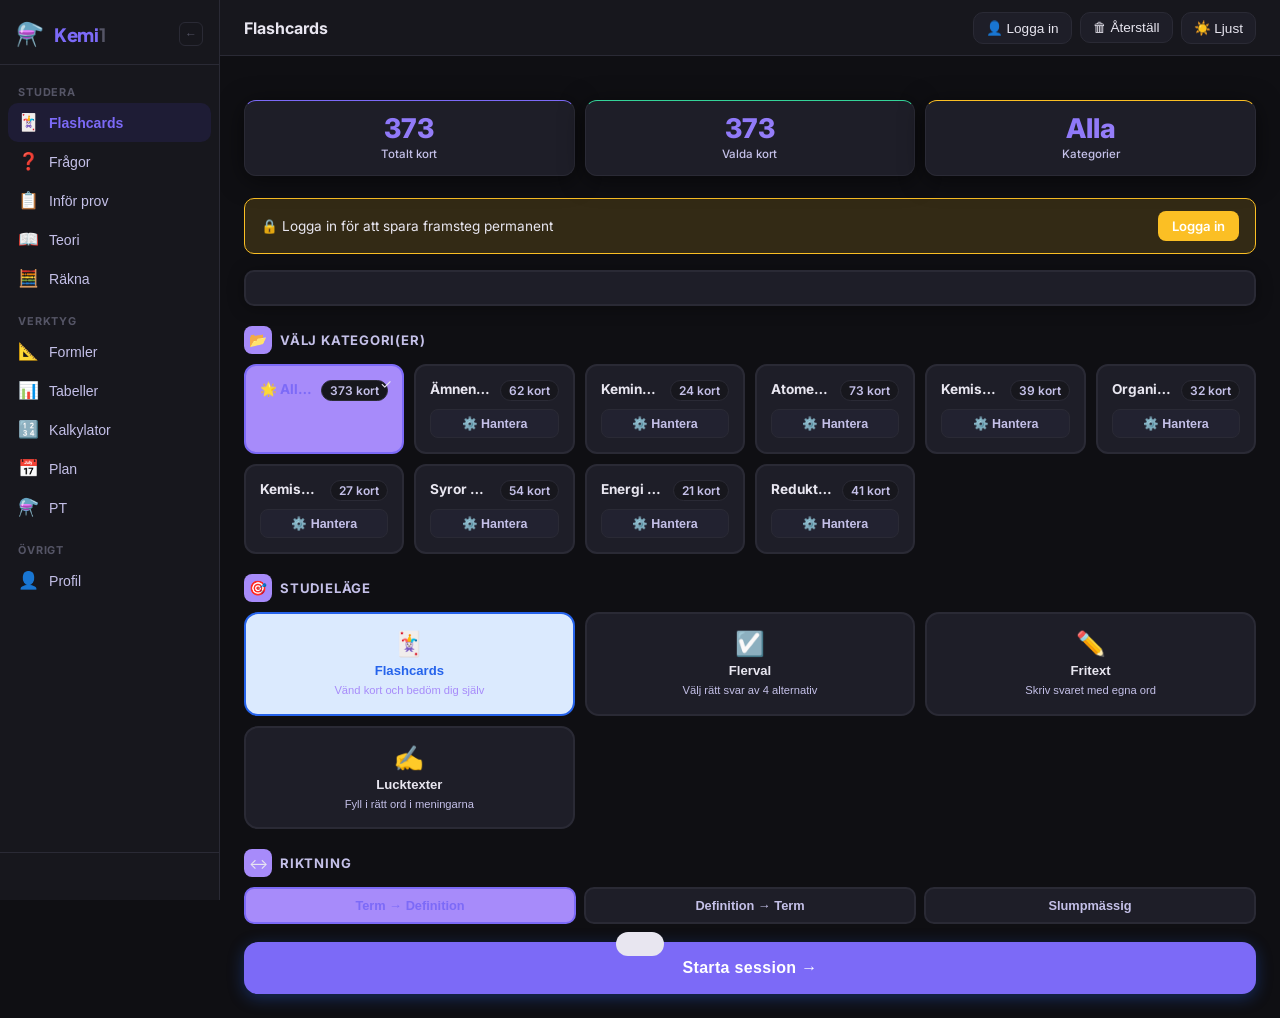
==== commit 810497a5: "Lägg till Tabeller-sida i navigeringsfältet under Verktyg Ny sida med fem referenstabeller: Spänning" ====
--- a/index.html
+++ b/index.html
@@ -32,6 +32,7 @@
     --yellow:        #fbbf24;
     --yellow-light:  rgba(251,191,36,0.15);
     --sidebar-width: 220px;
+    --sidebar-collapsed-width: 52px;
     --topbar-height: 56px;
     --radius:        16px;
     --radius-sm:     10px;
@@ -64,24 +65,24 @@
     --border:        #dbd8f5;
     --border-hover:  #b8b0ef;
     --accent:        #5b4fe0;
-    --accent-light:  #7c6af7;
+    --accent-light:  #ede9fe;
     --accent-bg:     #ede9fe;
     --text-primary:  #1a1730;
     --text-secondary:#5a5280;
-    --text-muted:    #b0accc;
-    --text-hint:     #c8c4e0;
+    --text-muted:    #6b6892;
+    --text-hint:     #9996b8;
     --green:         #059669;
     --green-light:   rgba(5,150,105,0.10);
     --red:           #dc2626;
     --red-light:     rgba(220,38,38,0.10);
-    --yellow:        #d97706;
+    --yellow:        #b45309;
     --yellow-light:  rgba(217,119,6,0.12);
     --shadow:        0 4px 24px rgba(79,70,229,0.10);
     --shadow-lg:     0 12px 48px rgba(79,70,229,0.18);
     --shadow-card:   0 2px 16px rgba(0,0,0,0.06);
     --glow:          0 0 24px rgba(91,79,224,0.18);
     --accent-dark:   #4338ca;
-    --accent-grad:   linear-gradient(135deg, #5b4fe0, #7c6af7);
+    --accent-grad:   linear-gradient(135deg, #5b4fe0, #4338ca);
     --bg:            var(--bg-app);
     --bg-grad:       var(--bg-app);
     --surface:       var(--bg-card);
@@ -90,8 +91,9 @@
     --text:          var(--text-primary);
     --text1:         var(--text-primary);
     --text2:         var(--text-secondary);
-    --accent2:       var(--accent-light);
-  }
+    --accent2:       var(--accent);
+  }
+  [data-theme="light"] .mode-btn.active .mode-desc { color: var(--accent); }
   h1, h2, h3 { font-family: 'Plus Jakarta Sans', 'Inter', sans-serif; }
   * { box-sizing: border-box; margin: 0; padding: 0; }
   body {
@@ -119,7 +121,7 @@
     left: 0; top: 0; bottom: 0;
     z-index: 200;
     overflow-y: auto;
-    transition: transform var(--transition), box-shadow var(--transition);
+    transition: width 220ms cubic-bezier(0.4,0,0.2,1), transform var(--transition), box-shadow var(--transition);
   }
   .sidebar-logo {
     display: flex; align-items: center; gap: 10px;
@@ -168,10 +170,47 @@
   }
   .sidebar-overlay.active { display: block; }
 
+  /* ── Sidebar collapsed (desktop) ── */
+  .sidebar--collapsed {
+    width: var(--sidebar-collapsed-width);
+  }
+  .sidebar--collapsed .sidebar-logo-icon,
+  .sidebar--collapsed .sidebar-logo-text,
+  .sidebar--collapsed .sidebar-logo-dim,
+  .sidebar--collapsed .nav-section-label,
+  .sidebar--collapsed .nav-btn-label,
+  .sidebar--collapsed .sidebar-footer { display: none; }
+  .sidebar--collapsed .sidebar-logo {
+    justify-content: center; padding: 20px 0 16px;
+  }
+  .sidebar--collapsed .nav-btn {
+    justify-content: center; padding: 9px 0;
+    position: relative;
+  }
+  .sidebar--collapsed .sidebar-nav { padding: 12px 4px; }
+  /* tooltip for collapsed icons */
+  .sidebar--collapsed .nav-btn::after {
+    content: attr(data-label);
+    position: absolute; left: calc(100% + 10px); top: 50%;
+    transform: translateY(-50%);
+    background: var(--bg-card); border: 1px solid var(--border);
+    color: var(--text-primary); font-size: 0.8rem; font-weight: 500;
+    padding: 4px 10px; border-radius: 8px;
+    white-space: nowrap; pointer-events: none;
+    opacity: 0; transition: opacity 120ms ease;
+    box-shadow: var(--shadow-card);
+    z-index: 300;
+  }
+  .sidebar--collapsed .nav-btn:hover::after { opacity: 1; }
+
   /* ── Main area ── */
   .app-main {
     flex: 1; margin-left: var(--sidebar-width);
     display: flex; flex-direction: column; min-height: 100vh; min-width: 0;
+    transition: margin-left 220ms cubic-bezier(0.4,0,0.2,1);
+  }
+  @media (min-width: 769px) {
+    .app-main--collapsed { margin-left: var(--sidebar-collapsed-width); }
   }
 
   /* ── Topbar ── */
@@ -190,6 +229,21 @@
     padding: 4px 8px; border-radius: 8px; transition: background var(--transition);
   }
   .sidebar-toggle:hover { background: var(--bg-card); }
+
+  /* ── Desktop sidebar collapse button ── */
+  .sidebar-collapse-btn {
+    display: flex; align-items: center; justify-content: center;
+    width: 24px; height: 24px; margin-left: auto;
+    background: none; border: 1px solid var(--border);
+    border-radius: 6px; cursor: pointer;
+    color: var(--text-muted); font-size: 0.75rem;
+    transition: background var(--transition), color var(--transition), border-color var(--transition);
+    flex-shrink: 0;
+  }
+  .sidebar-collapse-btn:hover {
+    background: var(--bg-card); color: var(--text-primary); border-color: var(--border-hover);
+  }
+  .sidebar--collapsed .sidebar-collapse-btn { margin-left: 0; }
 
   /* ── Content area ── */
   .app-content {
@@ -543,11 +597,12 @@
 
   /* ── Responsive: sidebar collapses on mobile ── */
   @media (max-width: 768px) {
-    .sidebar { transform: translateX(-100%); box-shadow: none; }
+    .sidebar { transform: translateX(-100%); box-shadow: none; max-width: 75vw; }
     .sidebar.open { transform: translateX(0); box-shadow: var(--shadow-lg); }
     .app-main { margin-left: 0; }
     .sidebar-toggle { display: flex; }
     .app-content { padding: 16px; }
+    .sidebar-collapse-btn { display: none; }
   }
   @media (max-width: 480px) {
     .stats-row { grid-template-columns: repeat(2,1fr); }
@@ -831,6 +886,127 @@
     .exam-popup-card { padding: 22px 22px 20px; }
   }
   /* ============ END INFÖR PROV ============ */
+
+  /* ============ TABELLER ============ */
+  .tbl-intro { font-size: 0.9rem; color: var(--text2); line-height: 1.55; margin: 0 0 18px; padding: 0 2px; }
+  .tbl-detail-head { display: flex; align-items: center; margin-bottom: 14px; }
+  .tbl-usage {
+    display: inline-flex; align-items: flex-start; gap: 6px;
+    background: var(--accent-bg); color: var(--accent);
+    border-radius: 999px; padding: 6px 14px; font-size: 0.8rem; font-weight: 600;
+    margin-bottom: 14px; line-height: 1.5; max-width: 100%;
+  }
+  .tbl-search-wrap { position: relative; margin-bottom: 14px; }
+  .tbl-search-input {
+    width: 100%; padding: 10px 40px 10px 16px;
+    border: 2px solid var(--border); background: var(--surface2);
+    color: var(--text); border-radius: 12px; font-size: 0.95rem;
+    outline: none; transition: border-color 0.2s;
+  }
+  .tbl-search-input:focus { border-color: var(--accent); }
+  .tbl-search-clear {
+    position: absolute; right: 10px; top: 50%; transform: translateY(-50%);
+    background: none; border: none; color: var(--text-muted); cursor: pointer;
+    font-size: 1rem; padding: 4px; display: none; line-height: 1;
+  }
+  .tbl-table-wrap { overflow-x: auto; -webkit-overflow-scrolling: touch; border-radius: 14px; border: 2px solid var(--border); }
+  .tbl-table { width: 100%; border-collapse: collapse; font-size: 0.88rem; }
+  .tbl-table th {
+    background: var(--bg-active); color: var(--accent);
+    font-weight: 700; text-align: left; padding: 10px 14px;
+    font-size: 0.78rem; text-transform: uppercase; letter-spacing: 0.05em;
+    white-space: nowrap; border-bottom: 2px solid var(--border);
+  }
+  .tbl-table td { padding: 9px 14px; border-bottom: 1px solid var(--border); vertical-align: middle; }
+  .tbl-table tbody tr:nth-child(even) td { background: rgba(124,106,247,0.04); }
+  .tbl-table tbody tr:hover td { background: var(--bg-card-hover); }
+  .tbl-table tbody tr.tbl-dimmed { opacity: 0.3; transition: opacity 0.2s; }
+  .tbl-table tbody tr { transition: opacity 0.2s; }
+  .tbl-table tr.tbl-strong-acid td { background: rgba(248,113,113,0.1); }
+  .tbl-table tr.tbl-pos-dh td { background: rgba(248,113,113,0.08); }
+  .tbl-table tr.tbl-neg-dh td { background: rgba(52,211,153,0.06); }
+  .tbl-table tr.tbl-bond-double td { background: rgba(59,130,246,0.07); }
+  .tbl-table tr.tbl-bond-triple td { background: rgba(139,92,246,0.09); }
+  .tbl-table tr.tbl-h-ref td { background: var(--accent-bg) !important; font-weight: 700; }
+  .tbl-phase {
+    display: inline-block; padding: 2px 9px; border-radius: 999px;
+    font-size: 0.75rem; font-weight: 700;
+  }
+  .tbl-phase-g { background: rgba(59,130,246,0.15); color: #3b82f6; }
+  .tbl-phase-l { background: rgba(16,185,129,0.15); color: #10b981; }
+  .tbl-phase-s { background: rgba(245,158,11,0.15); color: #f59e0b; }
+  /* Bond type legend */
+  .tbl-bond-legend { display: flex; flex-wrap: wrap; gap: 8px; margin-bottom: 12px; }
+  .tbl-bond-leg { padding: 4px 12px; border-radius: 999px; font-size: 0.78rem; font-weight: 600; }
+  .tbl-bond-leg-s { background: rgba(124,106,247,0.1); color: var(--accent); }
+  .tbl-bond-leg-d { background: rgba(59,130,246,0.12); color: #3b82f6; }
+  .tbl-bond-leg-t { background: rgba(139,92,246,0.12); color: #8b5cf6; }
+  .tbl-bond-leg-neg { background: rgba(52,211,153,0.12); color: var(--green); }
+  .tbl-bond-leg-pos { background: rgba(248,113,113,0.12); color: var(--red); }
+  /* Voltage scale */
+  .tbl-vs-wrap {
+    margin-bottom: 16px; padding: 16px; background: var(--bg-card);
+    border: 2px solid var(--border); border-radius: 14px; overflow: hidden;
+  }
+  .tbl-vs-title { font-size: 0.75rem; font-weight: 700; color: var(--text-muted); text-transform: uppercase; letter-spacing: 0.05em; margin-bottom: 10px; }
+  .tbl-vs-labels { display: flex; justify-content: space-between; font-size: 0.72rem; color: var(--text2); margin-bottom: 6px; }
+  .tbl-vs-track { position: relative; height: 42px; }
+  .tbl-vs-bar {
+    position: absolute; top: 18px; left: 0; right: 0; height: 6px; border-radius: 3px;
+    background: linear-gradient(to right, #ef4444, #f97316, #fbbf24, #a3e635, #34d399, #22d3ee, #3b82f6);
+  }
+  .tbl-vs-h-line {
+    position: absolute; top: 6px; width: 2px; height: 30px;
+    background: var(--text-primary); opacity: 0.85; transform: translateX(-50%);
+  }
+  .tbl-vs-h-label {
+    position: absolute; top: -18px; left: 50%; transform: translateX(-50%);
+    font-size: 0.68rem; font-weight: 800; color: var(--text-primary);
+    white-space: nowrap; background: var(--bg-card); padding: 0 4px; border-radius: 4px;
+  }
+  .tbl-vs-dot {
+    position: absolute; top: 14px; width: 10px; height: 10px;
+    border-radius: 50%; transform: translateX(-50%);
+    cursor: pointer; z-index: 2; transition: transform 0.15s;
+  }
+  .tbl-vs-dot:hover { transform: translateX(-50%) scale(1.6); }
+  .tbl-vs-dot:hover .tbl-vs-tooltip { opacity: 1; visibility: visible; }
+  .tbl-vs-dot.tbl-dot-noble { background: #22d3ee; border: 2px solid #0891b2; }
+  .tbl-vs-dot.tbl-dot-base  { background: #f87171; border: 2px solid #dc2626; }
+  .tbl-vs-dot.tbl-dot-ref   { background: var(--text-primary); width: 12px; height: 12px; top: 13px; }
+  .tbl-vs-tooltip {
+    position: absolute; bottom: 14px; left: 50%; transform: translateX(-50%);
+    background: var(--bg-card); border: 1px solid var(--border);
+    color: var(--text-primary); font-size: 0.72rem; font-weight: 600;
+    padding: 3px 8px; border-radius: 6px; white-space: nowrap;
+    pointer-events: none; opacity: 0; visibility: hidden; transition: opacity 0.12s; z-index: 10;
+  }
+  /* pKa thermometer layout */
+  .tbl-syror-layout { display: flex; gap: 16px; align-items: flex-start; }
+  .tbl-thermo { width: 70px; flex-shrink: 0; display: none; flex-direction: column; align-items: center; }
+  @media (min-width: 640px) { .tbl-thermo { display: flex; } }
+  .tbl-thermo-title { font-size: 0.68rem; font-weight: 700; color: var(--text-muted); text-transform: uppercase; letter-spacing: 0.05em; margin-bottom: 6px; text-align: center; }
+  .tbl-thermo-track { position: relative; width: 16px; height: 320px; margin: 0 auto; }
+  .tbl-thermo-bar {
+    position: absolute; left: 50%; top: 0; bottom: 0; width: 6px;
+    transform: translateX(-50%); border-radius: 3px;
+    background: linear-gradient(to bottom, #ef4444, #f97316, #fbbf24, #34d399, #3b82f6, #6366f1);
+  }
+  .tbl-thermo-dot {
+    position: absolute; left: 50%; width: 10px; height: 10px; border-radius: 50%;
+    background: var(--accent); border: 2px solid var(--bg-card);
+    transform: translate(-50%, -50%); cursor: default;
+  }
+  .tbl-thermo-dot-label {
+    position: absolute; left: 10px; top: 50%; transform: translateY(-50%);
+    font-size: 0.62rem; white-space: nowrap; color: var(--text2); font-weight: 600;
+  }
+  .tbl-thermo-tick {
+    position: absolute; right: calc(100% + 4px);
+    transform: translateY(-50%);
+    font-size: 0.68rem; font-weight: 700; color: var(--text-muted); white-space: nowrap;
+  }
+  /* ============ END TABELLER ============ */
 
   .prob-unit { font-size: 0.88rem; color: var(--text2); font-weight: 500; white-space: nowrap; }
   .prob-check {
@@ -872,6 +1048,13 @@
   .sol-section-label { font-size: 0.72rem; font-weight: 700; text-transform: uppercase;
     letter-spacing: 0.06em; opacity: 0.65; margin: 10px 0 4px; display: block; }
   .ex-cat-row { display:flex; gap:8px; flex-wrap:wrap; margin-bottom:14px; }
+  @media (max-width: 1023px) {
+    .ex-cat-row { flex-wrap:nowrap; overflow-x:auto; scrollbar-width:none; padding-bottom:4px;
+      -webkit-mask-image:linear-gradient(to right,black calc(100% - 48px),transparent 100%);
+      mask-image:linear-gradient(to right,black calc(100% - 48px),transparent 100%); }
+    .ex-cat-row::-webkit-scrollbar { display:none; }
+    .ex-cat-row.scroll-end { -webkit-mask-image:none; mask-image:none; }
+  }
   .ex-cat-filter-btn { padding:6px 13px; border-radius:20px; border:1.5px solid var(--border); background:var(--surface); color:var(--text); font-size:0.82rem; cursor:pointer; transition:all var(--transition); white-space:nowrap; }
   .ex-cat-filter-btn.active { background:var(--accent); color:#fff; border-color:var(--accent); }
   .prob-formula-badge { font-size:0.75rem; color:var(--accent); background:var(--accent-light); padding:3px 10px; border-radius:20px; font-family:'Courier New',monospace; margin-bottom:10px; display:inline-block; }
@@ -1482,6 +1665,14 @@
   border-radius: 14px;
   padding: 4px;
   box-shadow: var(--shadow-card);
+}
+@media (max-width: 1023px) {
+  .sp-tabs { overflow-x:auto; scrollbar-width:none;
+    -webkit-mask-image:linear-gradient(to right,black calc(100% - 40px),transparent 100%);
+    mask-image:linear-gradient(to right,black calc(100% - 40px),transparent 100%); }
+  .sp-tabs::-webkit-scrollbar { display:none; }
+  .sp-tabs.scroll-end { -webkit-mask-image:none; mask-image:none; }
+  .sp-tab { flex:0 0 auto; white-space:nowrap; }
 }
 .sp-tab {
   flex: 1;
@@ -2506,44 +2697,48 @@
   <div class="sidebar-logo">
     <span class="sidebar-logo-icon">⚗️</span>
     <span class="sidebar-logo-text">Kemi<span class="sidebar-logo-dim">1</span></span>
+    <button class="sidebar-collapse-btn" id="sidebarCollapseBtn" aria-label="Dölj meny">&#8592;</button>
   </div>
   <nav class="sidebar-nav">
     <div class="nav-section">
       <span class="nav-section-label">Studera</span>
-      <button class="nav-btn active" data-target="homeScreen">
+      <button class="nav-btn active" data-target="homeScreen" data-label="Flashcards">
         <span class="nav-btn-icon">🃏</span><span class="nav-btn-label">Flashcards</span>
       </button>
-      <button class="nav-btn" data-target="tqScreen">
+      <button class="nav-btn" data-target="tqScreen" data-label="Frågor">
         <span class="nav-btn-icon">❓</span><span class="nav-btn-label">Frågor</span>
       </button>
-      <button class="nav-btn" data-target="examScreen">
+      <button class="nav-btn" data-target="examScreen" data-label="Inför prov">
         <span class="nav-btn-icon">📋</span><span class="nav-btn-label">Inför prov</span>
       </button>
-      <button class="nav-btn" data-target="theoryScreen">
+      <button class="nav-btn" data-target="theoryScreen" data-label="Teori">
         <span class="nav-btn-icon">📖</span><span class="nav-btn-label">Teori</span>
       </button>
-      <button class="nav-btn" data-target="exerciseScreen">
+      <button class="nav-btn" data-target="exerciseScreen" data-label="Räkna">
         <span class="nav-btn-icon">🧮</span><span class="nav-btn-label">Räkna</span>
       </button>
     </div>
     <div class="nav-section">
       <span class="nav-section-label">Verktyg</span>
-      <button class="nav-btn" data-target="formulaScreen">
+      <button class="nav-btn" data-target="formulaScreen" data-label="Formler">
         <span class="nav-btn-icon">📐</span><span class="nav-btn-label">Formler</span>
       </button>
-      <button class="nav-btn" data-target="calcScreen">
+      <button class="nav-btn" data-target="tablesScreen" data-label="Tabeller">
+        <span class="nav-btn-icon">📊</span><span class="nav-btn-label">Tabeller</span>
+      </button>
+      <button class="nav-btn" data-target="calcScreen" data-label="Kalkylator">
         <span class="nav-btn-icon">🔢</span><span class="nav-btn-label">Kalkylator</span>
       </button>
-      <button class="nav-btn" data-target="planScreen">
+      <button class="nav-btn" data-target="planScreen" data-label="Plan">
         <span class="nav-btn-icon">📅</span><span class="nav-btn-label">Plan</span>
       </button>
-      <button class="nav-btn" data-target="periodicScreen">
+      <button class="nav-btn" data-target="periodicScreen" data-label="PT">
         <span class="nav-btn-icon">⚗️</span><span class="nav-btn-label">PT</span>
       </button>
     </div>
     <div class="nav-section">
       <span class="nav-section-label">Övrigt</span>
-      <button class="nav-btn" data-target="profileScreen">
+      <button class="nav-btn" data-target="profileScreen" data-label="Profil">
         <span class="nav-btn-icon">👤</span><span class="nav-btn-label">Profil</span>
       </button>
     </div>
@@ -2971,6 +3166,24 @@
     </div>
     <div class="formula-cat-nav" id="formulaCatNav"></div>
     <div id="formulaContent"></div>
+  </div>
+
+  <!-- TABLES SCREEN -->
+  <div class="screen" id="tablesScreen">
+    <div id="tablesOverview">
+      <div class="section-header" style="margin-top:0">
+        <div class="section-header-icon">📊</div>
+        <div class="section-header-text">Tabeller</div>
+      </div>
+      <p class="tbl-intro">Referenstabeller för kemikursen — spänningsserien, syrastyrkor, bindningsenergier, termokemi och löslighet.</p>
+      <div class="exam-grid" id="tablesGrid"></div>
+    </div>
+    <div id="tablesDetail" style="display:none">
+      <div class="tbl-detail-head">
+        <button class="exam-back-btn" onclick="tablesBack()">← Tillbaka</button>
+      </div>
+      <div id="tablesDetailContent"></div>
+    </div>
   </div>
 
   <!-- KALKYLATOR SCREEN -->
@@ -8518,7 +8731,7 @@
 }
 
 // ── Init: nav buttons ──────────────────────────────────
-let _exInited = false, _fmInited = false, _ptInited = false, _tqInited = false, _examInited = false, _calcInited = false;
+let _exInited = false, _fmInited = false, _ptInited = false, _tqInited = false, _examInited = false, _calcInited = false, _tablesInited = false;
 
 document.querySelectorAll('.nav-btn').forEach(function(btn) {
   btn.addEventListener('click', function() {
@@ -8530,6 +8743,7 @@
     if (t === 'formulaScreen'  && !_fmInited)  { _fmInited   = true; initFormulas(); }
     if (t === 'calcScreen'     && !_calcInited){ _calcInited = true; initCalc(); }
     if (t === 'periodicScreen' && !_ptInited)  { _ptInited   = true; initPeriodic(); }
+    if (t === 'tablesScreen'  && !_tablesInited){ _tablesInited = true; initTables(); }
     if (t === 'theoryScreen') { renderTheory(); }
     if (t === 'planScreen') { ssGoTo(1); ssRenderTags(); }
     if (t === 'profileScreen') { renderProfile(); }
@@ -9949,6 +10163,7 @@
   catRow.querySelectorAll('.ex-cat-filter-btn').forEach(btn => {
     btn.addEventListener('click', () => selectCat(btn.dataset.cat));
   });
+  initScrollFade(catRow);
 
   levelRow.innerHTML = [1,2,3].map(lv => {
     const li = LEVEL_INFO[lv];
@@ -11238,6 +11453,7 @@
   catRow.querySelectorAll('.ex-cat-filter-btn').forEach(btn => {
     btn.addEventListener('click', () => tqSelectCat(btn.dataset.cat));
   });
+  initScrollFade(catRow);
 
   const lvRow = document.getElementById('tqLevelRow');
   lvRow.innerHTML =
@@ -13902,6 +14118,19 @@
 
 function tgEscRe(s) { return s.replace(/[.*+?^${}()|[\]\\]/g, '\\$&'); }
 
+// Horisontell scroll-fade för tab-rader
+function initScrollFade(el) {
+  if (!el) return;
+  function check() {
+    el.classList.toggle('scroll-end', el.scrollLeft + el.clientWidth >= el.scrollWidth - 4);
+  }
+  el.addEventListener('scroll', check, { passive: true });
+  check();
+  var active = el.querySelector('.active');
+  if (active) active.scrollIntoView({ behavior: 'instant', block: 'nearest', inline: 'nearest' });
+}
+document.querySelectorAll('.sp-tabs').forEach(initScrollFade);
+
 function tgToggleSidebar() {
   document.getElementById('tgSidebar').classList.toggle('open');
   document.getElementById('tgOverlay').classList.toggle('active');
@@ -13930,20 +14159,376 @@
   });
 }
 
-// Sidebar mobile toggle
+// Sidebar toggle (mobile + desktop collapse)
 (function() {
+  var SIDEBAR_KEY = 'kemi1_sidebar_state';
+  var sidebar = document.querySelector('.sidebar');
+  var appMain = document.querySelector('.app-main');
+  var collapseBtn = document.getElementById('sidebarCollapseBtn');
   var toggleBtn = document.getElementById('sidebarToggleBtn');
   var overlay = document.getElementById('sidebarOverlay');
-  var sidebar = document.querySelector('.sidebar');
-  if (toggleBtn) toggleBtn.addEventListener('click', function() {
-    sidebar.classList.toggle('open');
-    overlay.classList.toggle('active');
-  });
-  if (overlay) overlay.addEventListener('click', function() {
-    sidebar.classList.remove('open');
-    overlay.classList.remove('active');
+
+  if (!sidebar || !appMain) return;
+
+  function isDesktop() { return window.innerWidth > 768; }
+
+  function applyCollapsed(collapsed) {
+    if (collapsed) {
+      sidebar.classList.add('sidebar--collapsed');
+      appMain.classList.add('app-main--collapsed');
+      if (collapseBtn) {
+        collapseBtn.innerHTML = '&#8594;';
+        collapseBtn.setAttribute('aria-label', 'Visa meny');
+      }
+    } else {
+      sidebar.classList.remove('sidebar--collapsed');
+      appMain.classList.remove('app-main--collapsed');
+      if (collapseBtn) {
+        collapseBtn.innerHTML = '&#8592;';
+        collapseBtn.setAttribute('aria-label', 'Dölj meny');
+      }
+    }
+  }
+
+  // Restore desktop state from localStorage
+  if (isDesktop()) {
+    var saved = localStorage.getItem(SIDEBAR_KEY);
+    applyCollapsed(saved === 'collapsed');
+  }
+
+  // Desktop collapse button
+  if (collapseBtn) {
+    collapseBtn.addEventListener('click', function() {
+      var willCollapse = !sidebar.classList.contains('sidebar--collapsed');
+      applyCollapsed(willCollapse);
+      localStorage.setItem(SIDEBAR_KEY, willCollapse ? 'collapsed' : 'expanded');
+    });
+  }
+
+  // Mobile hamburger
+  if (toggleBtn) {
+    toggleBtn.addEventListener('click', function() {
+      sidebar.classList.toggle('open');
+      overlay.classList.toggle('active');
+    });
+  }
+  if (overlay) {
+    overlay.addEventListener('click', function() {
+      sidebar.classList.remove('open');
+      overlay.classList.remove('active');
+    });
+  }
+
+  // On resize: re-apply desktop state, clear mobile open state
+  var resizeTimer;
+  window.addEventListener('resize', function() {
+    clearTimeout(resizeTimer);
+    resizeTimer = setTimeout(function() {
+      if (isDesktop()) {
+        sidebar.classList.remove('open');
+        if (overlay) overlay.classList.remove('active');
+        var saved = localStorage.getItem(SIDEBAR_KEY);
+        applyCollapsed(saved === 'collapsed');
+      } else {
+        applyCollapsed(false);
+      }
+    }, 100);
   });
 })();
+
+// ═══════════════════════════════════════════════════════
+//  TABELLER
+// ═══════════════════════════════════════════════════════
+
+var TABLES_META = [
+  { id: 'spanningsserien', icon: '⚡', name: 'Spänningsserien',   desc: 'Metaller ordnade från oädlast till ädlast',    color: '#f59e0b' },
+  { id: 'syror',           icon: '🧪', name: 'Syror och baser',   desc: 'pKa-värden för vanliga syror',                 color: '#6366f1' },
+  { id: 'bindningar',      icon: '🔥', name: 'Bindningsenergier', desc: 'Energi som krävs för att bryta bindningar',    color: '#ef4444' },
+  { id: 'termokemi',       icon: '♨️', name: 'Termokemi',         desc: 'Bildningsentalpier för vanliga ämnen',         color: '#10b981' },
+  { id: 'loslighet',       icon: '🔬', name: 'Löslighet',         desc: 'Löslighetsprodukter (Ksp) för salter',         color: '#3b82f6' }
+];
+
+var SPANNINGS_DATA = [
+  { name: 'Litium',    sym: 'Li', ion: 'Li⁺',  eo: -3.04, rel: 'Oädlare' },
+  { name: 'Kalium',    sym: 'K',  ion: 'K⁺',   eo: -2.93, rel: 'Oädlare' },
+  { name: 'Kalcium',   sym: 'Ca', ion: 'Ca²⁺', eo: -2.87, rel: 'Oädlare' },
+  { name: 'Natrium',   sym: 'Na', ion: 'Na⁺',  eo: -2.71, rel: 'Oädlare' },
+  { name: 'Magnesium', sym: 'Mg', ion: 'Mg²⁺', eo: -2.37, rel: 'Oädlare' },
+  { name: 'Aluminium', sym: 'Al', ion: 'Al³⁺', eo: -1.66, rel: 'Oädlare' },
+  { name: 'Zink',      sym: 'Zn', ion: 'Zn²⁺', eo: -0.76, rel: 'Oädlare' },
+  { name: 'Järn',      sym: 'Fe', ion: 'Fe²⁺', eo: -0.44, rel: 'Oädlare' },
+  { name: 'Nickel',    sym: 'Ni', ion: 'Ni²⁺', eo: -0.26, rel: 'Oädlare' },
+  { name: 'Tenn',      sym: 'Sn', ion: 'Sn²⁺', eo: -0.14, rel: 'Oädlare' },
+  { name: 'Bly',       sym: 'Pb', ion: 'Pb²⁺', eo: -0.13, rel: 'Oädlare' },
+  { name: 'VÄTE',      sym: 'H',  ion: 'H⁺',   eo:  0.00, rel: 'Referens', isRef: true },
+  { name: 'Koppar',    sym: 'Cu', ion: 'Cu²⁺', eo:  0.34, rel: 'Ädlare' },
+  { name: 'Silver',    sym: 'Ag', ion: 'Ag⁺',  eo:  0.80, rel: 'Ädlare' },
+  { name: 'Platina',   sym: 'Pt', ion: 'Pt²⁺', eo:  1.19, rel: 'Ädlare' },
+  { name: 'Guld',      sym: 'Au', ion: 'Au³⁺', eo:  1.52, rel: 'Ädlare' }
+];
+
+var SYROR_DATA = [
+  { name: 'Saltsyra',        formula: 'HCl',          ka: '&gt;&gt; 1',       pka: '&lt;&lt; 0', pkaNum: null,  styrka: 'Stark',        strong: true },
+  { name: 'Salpetersyra',    formula: 'HNO₃',         ka: '&gt;&gt; 1',       pka: '&lt;&lt; 0', pkaNum: null,  styrka: 'Stark',        strong: true },
+  { name: 'Svavelsyra (1)',  formula: 'H₂SO₄',        ka: '&gt;&gt; 1',       pka: '&lt;&lt; 0', pkaNum: null,  styrka: 'Stark',        strong: true },
+  { name: 'Oxalsyra (1)',    formula: 'H₂C₂O₄',       ka: '5,9 × 10⁻²',  pka: '1,23',       pkaNum: 1.23,  styrka: 'Svag' },
+  { name: 'Fosforsyra (1)',  formula: 'H₃PO₄',        ka: '7,5 × 10⁻³',  pka: '2,12',       pkaNum: 2.12,  styrka: 'Svag' },
+  { name: 'Citronsyra (1)', formula: 'H₃C₆H₅O₇',     ka: '7,4 × 10⁻⁴',  pka: '3,13',       pkaNum: 3.13,  styrka: 'Svag' },
+  { name: 'Myrsyra',        formula: 'HCOOH',          ka: '1,8 × 10⁻⁴',  pka: '3,74',       pkaNum: 3.74,  styrka: 'Svag' },
+  { name: 'Benzoesyra',     formula: 'C₆H₅COOH',      ka: '6,3 × 10⁻⁵',  pka: '4,20',       pkaNum: 4.20,  styrka: 'Svag' },
+  { name: 'Ättiksyra',      formula: 'CH₃COOH',       ka: '1,8 × 10⁻⁵',  pka: '4,74',       pkaNum: 4.74,  styrka: 'Svag' },
+  { name: 'Kolsyra (1)',    formula: 'H₂CO₃',          ka: '4,3 × 10⁻⁷',  pka: '6,37',       pkaNum: 6.37,  styrka: 'Svag' },
+  { name: 'Vätesulfid (1)', formula: 'H₂S',            ka: '1,0 × 10⁻⁷',  pka: '7,00',       pkaNum: 7.00,  styrka: 'Svag' },
+  { name: 'Ammoniumjon',    formula: 'NH₄⁺',           ka: '5,6 × 10⁻¹⁰', pka: '9,25',       pkaNum: 9.25,  styrka: 'Svag' },
+  { name: 'Kolsyra (2)',    formula: 'HCO₃⁻',          ka: '4,7 × 10⁻¹¹', pka: '10,33',      pkaNum: 10.33, styrka: 'Svag' },
+  { name: 'Vatten',         formula: 'H₂O',            ka: '1,0 × 10⁻¹⁴', pka: '14,0',       pkaNum: 14.0,  styrka: 'Mycket svag' }
+];
+
+var BINDING_DATA = [
+  { bond: 'H–H',  type: 'Enkel',   energy: 436, length: 74 },
+  { bond: 'H–C',  type: 'Enkel',   energy: 414, length: 109 },
+  { bond: 'H–N',  type: 'Enkel',   energy: 389, length: 101 },
+  { bond: 'H–O',  type: 'Enkel',   energy: 464, length: 96 },
+  { bond: 'H–F',  type: 'Enkel',   energy: 569, length: 92 },
+  { bond: 'H–Cl', type: 'Enkel',   energy: 432, length: 127 },
+  { bond: 'C–C',  type: 'Enkel',   energy: 347, length: 154 },
+  { bond: 'C–N',  type: 'Enkel',   energy: 305, length: 147 },
+  { bond: 'C–O',  type: 'Enkel',   energy: 360, length: 143 },
+  { bond: 'C–F',  type: 'Enkel',   energy: 485, length: 135 },
+  { bond: 'C–Cl', type: 'Enkel',   energy: 339, length: 177 },
+  { bond: 'N–N',  type: 'Enkel',   energy: 163, length: 145 },
+  { bond: 'O–O',  type: 'Enkel',   energy: 157, length: 148 },
+  { bond: 'N–O',  type: 'Enkel',   energy: 201, length: 140 },
+  { bond: 'C=C',  type: 'Dubbel',  energy: 614, length: 134 },
+  { bond: 'C=N',  type: 'Dubbel',  energy: 615, length: 128 },
+  { bond: 'C=O',  type: 'Dubbel',  energy: 799, length: 120 },
+  { bond: 'N=N',  type: 'Dubbel',  energy: 418, length: 125 },
+  { bond: 'O=O',  type: 'Dubbel',  energy: 498, length: 121 },
+  { bond: 'C≡C',  type: 'Trippel', energy: 839, length: 120 },
+  { bond: 'C≡N',  type: 'Trippel', energy: 891, length: 116 },
+  { bond: 'N≡N',  type: 'Trippel', energy: 945, length: 110 }
+];
+
+var TERMO_DATA = [
+  { name: 'Vatten',             formula: 'H₂O',     fas: 'l', dhf: -285.8 },
+  { name: 'Vatten',             formula: 'H₂O',     fas: 'g', dhf: -241.8 },
+  { name: 'Koldioxid',          formula: 'CO₂',     fas: 'g', dhf: -393.5 },
+  { name: 'Kolmonoxid',         formula: 'CO',      fas: 'g', dhf: -110.5 },
+  { name: 'Ammoniak',           formula: 'NH₃',     fas: 'g', dhf: -46.1 },
+  { name: 'Väteklorid',         formula: 'HCl',     fas: 'g', dhf: -92.3 },
+  { name: 'Svaveldioxid',       formula: 'SO₂',     fas: 'g', dhf: -296.8 },
+  { name: 'Svaveltioxid',       formula: 'SO₃',     fas: 'g', dhf: -395.7 },
+  { name: 'Kväveoxid',          formula: 'NO',      fas: 'g', dhf: 90.3 },
+  { name: 'Kvävedioxid',        formula: 'NO₂',     fas: 'g', dhf: 33.2 },
+  { name: 'Metan',              formula: 'CH₄',     fas: 'g', dhf: -74.8 },
+  { name: 'Etan',               formula: 'C₂H₆',    fas: 'g', dhf: -84.7 },
+  { name: 'Eten',               formula: 'C₂H₄',    fas: 'g', dhf: 52.5 },
+  { name: 'Etin',               formula: 'C₂H₂',    fas: 'g', dhf: 227.4 },
+  { name: 'Bensen',             formula: 'C₆H₆',    fas: 'l', dhf: 49.0 },
+  { name: 'Metanol',            formula: 'CH₃OH',   fas: 'l', dhf: -238.7 },
+  { name: 'Etanol',             formula: 'C₂H₅OH',  fas: 'l', dhf: -277.7 },
+  { name: 'Natriumklorid',      formula: 'NaCl',    fas: 's', dhf: -411.2 },
+  { name: 'Kalciumkarbonat',    formula: 'CaCO₃',   fas: 's', dhf: -1206.9 },
+  { name: 'Järn(III)oxid',      formula: 'Fe₂O₃',   fas: 's', dhf: -824.2 }
+];
+
+var LOSLIGHET_DATA = [
+  { name: 'Silverklorid',      formula: 'AgCl',     ksp: '1,8 × 10⁻¹⁰', pksp: '9,74',  los: 'Svårlösligt' },
+  { name: 'Silverbromid',      formula: 'AgBr',     ksp: '5,0 × 10⁻¹³', pksp: '12,30', los: 'Svårlösligt' },
+  { name: 'Silverjodid',       formula: 'AgI',      ksp: '8,5 × 10⁻¹⁷', pksp: '16,07', los: 'Svårlösligt' },
+  { name: 'Bariumsulfat',      formula: 'BaSO₄',    ksp: '1,1 × 10⁻¹⁰', pksp: '9,96',  los: 'Svårlösligt' },
+  { name: 'Kalciumkarbonat',   formula: 'CaCO₃',    ksp: '3,3 × 10⁻⁹',  pksp: '8,48',  los: 'Svårlösligt' },
+  { name: 'Kalciumfluorid',    formula: 'CaF₂',     ksp: '3,9 × 10⁻¹¹', pksp: '10,41', los: 'Svårlösligt' },
+  { name: 'Kalciumhydroxid',   formula: 'Ca(OH)₂',  ksp: '4,7 × 10⁻⁶',  pksp: '5,33',  los: 'Delvis lösligt' },
+  { name: 'Koppar(II)hydroxid',formula: 'Cu(OH)₂',  ksp: '2,2 × 10⁻²⁰', pksp: '19,66', los: 'Svårlösligt' },
+  { name: 'Järn(III)hydroxid', formula: 'Fe(OH)₃',  ksp: '2,8 × 10⁻³⁹', pksp: '38,55', los: 'Svårlösligt' },
+  { name: 'Magnesiumhydroxid', formula: 'Mg(OH)₂',  ksp: '5,6 × 10⁻¹²', pksp: '11,25', los: 'Svårlösligt' },
+  { name: 'Blysulfat',         formula: 'PbSO₄',    ksp: '1,6 × 10⁻⁸',  pksp: '7,80',  los: 'Svårlösligt' },
+  { name: 'Zinkhydroxid',      formula: 'Zn(OH)₂',  ksp: '3,0 × 10⁻¹⁷', pksp: '16,52', los: 'Svårlösligt' }
+];
+
+function initTables() {
+  renderTablesOverview();
+}
+
+function renderTablesOverview() {
+  var grid = document.getElementById('tablesGrid');
+  if (!grid) return;
+  var html = '';
+  for (var i = 0; i < TABLES_META.length; i++) {
+    var t = TABLES_META[i];
+    var lightBg = hexToRgba(t.color, 0.13);
+    html += '<div class="exam-card" style="--exam-accent:' + t.color + ';--exam-accent-light:' + lightBg + '" onclick="tablesOpenTable(\'' + t.id + '\')">';
+    html += '<div class="exam-card-head"><div class="exam-card-icon">' + t.icon + '</div>';
+    html += '<div><div class="exam-card-title">' + t.name + '</div></div></div>';
+    html += '<div class="exam-card-desc">' + t.desc + '</div></div>';
+  }
+  grid.innerHTML = html;
+}
+
+function tablesOpenTable(id) {
+  document.getElementById('tablesOverview').style.display = 'none';
+  document.getElementById('tablesDetail').style.display = '';
+  var content = document.getElementById('tablesDetailContent');
+  if (id === 'spanningsserien') _tblRenderSpannings(content);
+  else if (id === 'syror')      _tblRenderSyror(content);
+  else if (id === 'bindningar') _tblRenderBindningar(content);
+  else if (id === 'termokemi')  _tblRenderTermokemi(content);
+  else if (id === 'loslighet')  _tblRenderLoslighet(content);
+  window.scrollTo({ top: 0, behavior: 'smooth' });
+}
+
+function tablesBack() {
+  document.getElementById('tablesOverview').style.display = '';
+  document.getElementById('tablesDetail').style.display = 'none';
+  document.getElementById('tablesDetailContent').innerHTML = '';
+  window.scrollTo({ top: 0, behavior: 'smooth' });
+}
+
+function _tblSearchWrap(inputId) {
+  return '<div class="tbl-search-wrap"><input type="search" class="tbl-search-input" id="' + inputId + '" placeholder="Sök…" autocomplete="off" spellcheck="false"><button class="tbl-search-clear" title="Rensa sökning">✕</button></div>';
+}
+
+function _tblInitSearch(inputId, tbodyId) {
+  var wrap = document.getElementById(inputId);
+  if (!wrap) return;
+  var clearBtn = wrap.nextElementSibling;
+  function apply() {
+    var q = wrap.value.trim().toLowerCase();
+    if (clearBtn) clearBtn.style.display = q ? 'block' : 'none';
+    var tbody = document.getElementById(tbodyId);
+    if (!tbody) return;
+    tbody.querySelectorAll('tr').forEach(function(row) {
+      row.classList.toggle('tbl-dimmed', q.length > 0 && !row.textContent.toLowerCase().includes(q));
+    });
+  }
+  wrap.addEventListener('input', apply);
+  wrap.addEventListener('keydown', function(e) {
+    if (e.key === 'Escape') { wrap.value = ''; apply(); }
+  });
+  if (clearBtn) clearBtn.addEventListener('click', function() { wrap.value = ''; apply(); wrap.focus(); });
+}
+
+function _tblHeader(icon, title) {
+  return '<div class="section-header" style="margin-top:0"><div class="section-header-icon">' + icon + '</div><div class="section-header-text">' + title + '</div></div>';
+}
+
+function _tblUsage(text) {
+  return '<div class="tbl-usage">' + text + '</div>';
+}
+
+function _tblRenderSpannings(el) {
+  var min = -3.04, max = 1.52, range = max - min;
+  var scale = '<div class="tbl-vs-wrap">';
+  scale += '<div class="tbl-vs-title">Spänningsskala — E° (V)</div>';
+  scale += '<div class="tbl-vs-labels"><span>← Oädlare (reagerar med syra)</span><span>(reagerar ej med syra) Ädlare →</span></div>';
+  scale += '<div class="tbl-vs-track"><div class="tbl-vs-bar"></div>';
+  var hPct = ((0 - min) / range * 100).toFixed(2);
+  scale += '<div class="tbl-vs-h-line" style="left:' + hPct + '%"><div class="tbl-vs-h-label">H₂ 0 V</div></div>';
+  for (var i = 0; i < SPANNINGS_DATA.length; i++) {
+    var d = SPANNINGS_DATA[i];
+    var pct = ((d.eo - min) / range * 100).toFixed(2);
+    var cls = d.isRef ? 'tbl-dot-ref' : (d.eo < 0 ? 'tbl-dot-base' : 'tbl-dot-noble');
+    var eoStr = (d.eo >= 0 ? '+' : '') + d.eo.toFixed(2);
+    scale += '<div class="tbl-vs-dot ' + cls + '" style="left:' + pct + '%"><span class="tbl-vs-tooltip">' + d.sym + ' ' + eoStr + ' V</span></div>';
+  }
+  scale += '</div></div>';
+
+  var rows = '';
+  for (var i = 0; i < SPANNINGS_DATA.length; i++) {
+    var d = SPANNINGS_DATA[i];
+    var eoStr = (d.eo >= 0 ? '+' : '') + d.eo.toFixed(2);
+    rows += '<tr' + (d.isRef ? ' class="tbl-h-ref"' : '') + '>';
+    rows += '<td>' + d.name + '</td><td><strong>' + d.sym + '</strong></td><td>' + d.ion + '</td><td>' + eoStr + '</td><td>' + d.rel + (d.isRef ? ' ◀' : '') + '</td></tr>';
+  }
+
+  el.innerHTML =
+    _tblHeader('⚡', 'Spänningsserien') +
+    scale +
+    _tblUsage('⚡ Används vid redox — metall till vänster om en jon reduceras bort av jonen. Väte (H) är nollpunkten.') +
+    _tblSearchWrap('tblSpSearch') +
+    '<div class="tbl-table-wrap"><table class="tbl-table"><thead><tr><th>Metall</th><th>Symbol</th><th>Jon</th><th>E° (V)</th><th>Förhållande till H</th></tr></thead><tbody id="tbl-span-body">' + rows + '</tbody></table></div>';
+  _tblInitSearch('tblSpSearch', 'tbl-span-body');
+}
+
+function _tblRenderSyror(el) {
+  var rows = '';
+  for (var i = 0; i < SYROR_DATA.length; i++) {
+    var d = SYROR_DATA[i];
+    rows += '<tr' + (d.strong ? ' class="tbl-strong-acid"' : '') + '>';
+    rows += '<td>' + d.name + '</td><td><em>' + d.formula + '</em></td><td>' + d.ka + '</td><td>' + d.pka + '</td><td>' + d.styrka + '</td></tr>';
+  }
+
+  var thermo = '<div class="tbl-thermo"><div class="tbl-thermo-title">pKa<br>0–14</div><div class="tbl-thermo-track"><div class="tbl-thermo-bar"></div>';
+  thermo += '<div class="tbl-thermo-tick" style="top:0%">0</div>';
+  thermo += '<div class="tbl-thermo-tick" style="top:50%">7</div>';
+  thermo += '<div class="tbl-thermo-tick" style="top:100%">14</div>';
+  for (var i = 0; i < SYROR_DATA.length; i++) {
+    var d = SYROR_DATA[i];
+    if (d.pkaNum === null) continue;
+    var pct = Math.min(100, Math.max(0, d.pkaNum / 14 * 100)).toFixed(1);
+    thermo += '<div class="tbl-thermo-dot" style="top:' + pct + '%" title="' + d.name + ' pKa=' + d.pka + '"><span class="tbl-thermo-dot-label">' + d.pka + '</span></div>';
+  }
+  thermo += '</div></div>';
+
+  el.innerHTML =
+    _tblHeader('🧪', 'Syror och baser — pKa') +
+    _tblUsage('🧪 pKa visar hur svag syran är — högt pKa = svagare syra. Används för att beräkna pH i lösningar av svaga syror.') +
+    _tblSearchWrap('tblSyrSearch') +
+    '<div class="tbl-syror-layout"><div class="tbl-table-wrap" style="flex:1;min-width:0"><table class="tbl-table"><thead><tr><th>Syra</th><th>Formel</th><th>Ka</th><th>pKa</th><th>Styrka</th></tr></thead><tbody id="tbl-syror-body">' + rows + '</tbody></table></div>' + thermo + '</div>';
+  _tblInitSearch('tblSyrSearch', 'tbl-syror-body');
+}
+
+function _tblRenderBindningar(el) {
+  var rows = '';
+  for (var i = 0; i < BINDING_DATA.length; i++) {
+    var d = BINDING_DATA[i];
+    var cls = d.type === 'Dubbel' ? ' class="tbl-bond-double"' : (d.type === 'Trippel' ? ' class="tbl-bond-triple"' : '');
+    rows += '<tr' + cls + '><td><strong>' + d.bond + '</strong></td><td>' + d.type + '</td><td>' + d.energy + '</td><td>' + d.length + '</td></tr>';
+  }
+
+  el.innerHTML =
+    _tblHeader('🔥', 'Bindningsenergier') +
+    _tblUsage('🔥 Används vid beräkning av reaktionsentalpi: ΔH = Σ(brutna bindningar) − Σ(bildade bindningar).') +
+    '<div class="tbl-bond-legend"><span class="tbl-bond-leg tbl-bond-leg-s">Enkelbindning</span><span class="tbl-bond-leg tbl-bond-leg-d">Dubbelbindning</span><span class="tbl-bond-leg tbl-bond-leg-t">Trippelbindning</span></div>' +
+    _tblSearchWrap('tblBindSearch') +
+    '<div class="tbl-table-wrap"><table class="tbl-table"><thead><tr><th>Bindning</th><th>Typ</th><th>Energi (kJ/mol)</th><th>Längd (pm)</th></tr></thead><tbody id="tbl-bind-body">' + rows + '</tbody></table></div>';
+  _tblInitSearch('tblBindSearch', 'tbl-bind-body');
+}
+
+function _tblRenderTermokemi(el) {
+  var rows = '';
+  for (var i = 0; i < TERMO_DATA.length; i++) {
+    var d = TERMO_DATA[i];
+    var cls = d.dhf > 0 ? ' class="tbl-pos-dh"' : ' class="tbl-neg-dh"';
+    var dhStr = (d.dhf > 0 ? '+' : '') + d.dhf;
+    rows += '<tr' + cls + '><td>' + d.name + '</td><td><em>' + d.formula + '</em></td><td><span class="tbl-phase tbl-phase-' + d.fas + '">' + d.fas + '</span></td><td>' + dhStr + '</td></tr>';
+  }
+
+  el.innerHTML =
+    _tblHeader('♨️', 'Termokemi — Bildningsentalpier ΔHf°') +
+    _tblUsage('♨️ Används med Hess lag: ΔH°rxn = Σ ΔHf°(produkter) − Σ ΔHf°(reaktanter).') +
+    '<div class="tbl-bond-legend"><span class="tbl-bond-leg tbl-bond-leg-neg">Exoterm bildning (ΔHf° &lt; 0)</span><span class="tbl-bond-leg tbl-bond-leg-pos">Endoterm bildning (ΔHf° &gt; 0)</span></div>' +
+    _tblSearchWrap('tblTermSearch') +
+    '<div class="tbl-table-wrap"><table class="tbl-table"><thead><tr><th>Ämne</th><th>Formel</th><th>Fas</th><th>ΔHf° (kJ/mol)</th></tr></thead><tbody id="tbl-termo-body">' + rows + '</tbody></table></div>';
+  _tblInitSearch('tblTermSearch', 'tbl-termo-body');
+}
+
+function _tblRenderLoslighet(el) {
+  var rows = '';
+  for (var i = 0; i < LOSLIGHET_DATA.length; i++) {
+    var d = LOSLIGHET_DATA[i];
+    rows += '<tr><td>' + d.name + '</td><td><em>' + d.formula + '</em></td><td>' + d.ksp + '</td><td>' + d.pksp + '</td><td>' + d.los + '</td></tr>';
+  }
+
+  el.innerHTML =
+    _tblHeader('🔬', 'Löslighet — Löslighetsprodukter Ksp') +
+    _tblUsage('🔬 Litet Ksp = svårlösligt salt. Används för att avgöra om en fällning bildas: Q &gt; Ksp → fällning sker.') +
+    _tblSearchWrap('tblLosSearch') +
+    '<div class="tbl-table-wrap"><table class="tbl-table"><thead><tr><th>Salt</th><th>Formel</th><th>Ksp</th><th>pKsp</th><th>Löslighet</th></tr></thead><tbody id="tbl-los-body">' + rows + '</tbody></table></div>';
+  _tblInitSearch('tblLosSearch', 'tbl-los-body');
+}
+
 </script>
 
 </body>
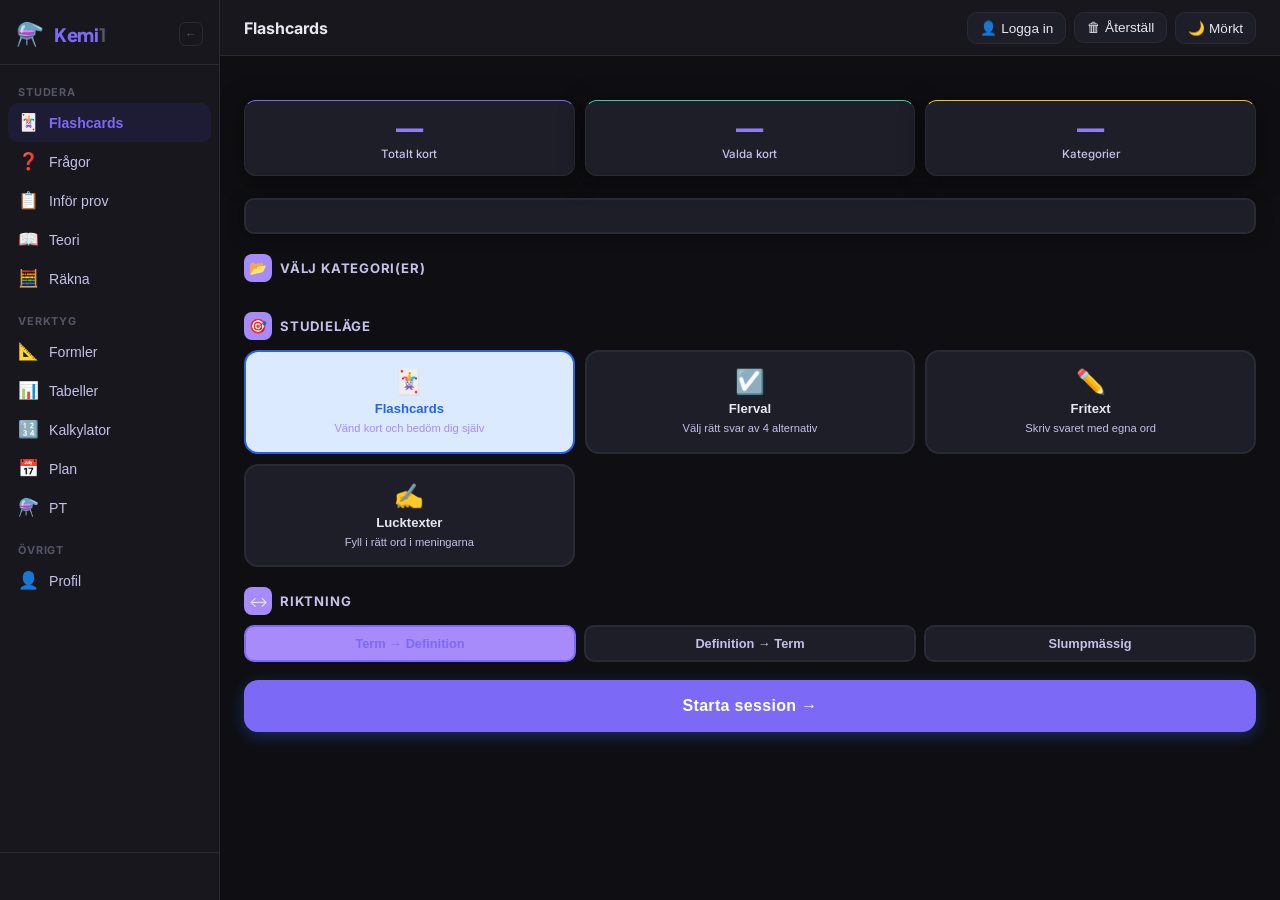
==== commit 16ad09db: "refactor: split monolithic HTML into separate CSS/JS/data files - Extracted CSS → src/styles.css (14" ====
--- a/index.html
+++ b/index.html
@@ -8,2648 +8,7 @@
 <link rel="preconnect" href="https://fonts.gstatic.com" crossorigin>
 <link rel="stylesheet" href="https://fonts.googleapis.com/css2?family=Inter:wght@400;500;600;700;800&family=Plus+Jakarta+Sans:wght@700;800&display=swap" media="print" onload="this.onload=null;this.media='all'">
 <noscript><link href="https://fonts.googleapis.com/css2?family=Inter:wght@400;500;600;700&display=swap" rel="stylesheet"></noscript>
-<style>
-  :root {
-    /* ── Dark theme (default) ── */
-    --bg-app:        #0f0f13;
-    --bg-surface:    #17171d;
-    --bg-card:       #1e1e28;
-    --bg-card-hover: #222230;
-    --bg-active:     #1e1c35;
-    --border:        #2a2a35;
-    --border-hover:  #3d3b55;
-    --accent:        #7c6af7;
-    --accent-light:  #a78bfa;
-    --accent-bg:     #2d2b45;
-    --text-primary:  #e8e6f0;
-    --text-secondary:#c4c0e8;
-    --text-muted:    #555566;
-    --text-hint:     #444455;
-    --green:         #34d399;
-    --green-light:   rgba(52,211,153,0.12);
-    --red:           #f87171;
-    --red-light:     rgba(248,113,113,0.15);
-    --yellow:        #fbbf24;
-    --yellow-light:  rgba(251,191,36,0.15);
-    --sidebar-width: 220px;
-    --sidebar-collapsed-width: 52px;
-    --topbar-height: 56px;
-    --radius:        16px;
-    --radius-sm:     10px;
-    --transition:    150ms ease;
-    --navbar-height: 0px;
-    /* ── Legacy aliases (keeps existing component CSS working) ── */
-    --bg:            var(--bg-app);
-    --bg-grad:       var(--bg-app);
-    --surface:       var(--bg-card);
-    --surface2:      var(--bg-card-hover);
-    --nav-bg:        var(--bg-surface);
-    --text:          var(--text-primary);
-    --text1:         var(--text-primary);
-    --text2:         var(--text-secondary);
-    --accent2:       var(--accent-light);
-    --accent-grad:   linear-gradient(135deg, var(--accent), var(--accent-light));
-    --accent-dark:   #6254d4;
-    --accent-light-bg: var(--accent-bg);
-    --shadow:        0 4px 24px rgba(0,0,0,0.5);
-    --shadow-lg:     0 12px 48px rgba(0,0,0,0.7);
-    --shadow-card:   0 2px 16px rgba(0,0,0,0.35);
-    --glow:          0 0 24px rgba(124,106,247,0.3);
-  }
-  [data-theme="light"] {
-    --bg-app:        #f5f4ff;
-    --bg-surface:    #ffffff;
-    --bg-card:       #ffffff;
-    --bg-card-hover: #f0eeff;
-    --bg-active:     #ede9fe;
-    --border:        #dbd8f5;
-    --border-hover:  #b8b0ef;
-    --accent:        #5b4fe0;
-    --accent-light:  #ede9fe;
-    --accent-bg:     #ede9fe;
-    --text-primary:  #1a1730;
-    --text-secondary:#5a5280;
-    --text-muted:    #6b6892;
-    --text-hint:     #9996b8;
-    --green:         #059669;
-    --green-light:   rgba(5,150,105,0.10);
-    --red:           #dc2626;
-    --red-light:     rgba(220,38,38,0.10);
-    --yellow:        #b45309;
-    --yellow-light:  rgba(217,119,6,0.12);
-    --shadow:        0 4px 24px rgba(79,70,229,0.10);
-    --shadow-lg:     0 12px 48px rgba(79,70,229,0.18);
-    --shadow-card:   0 2px 16px rgba(0,0,0,0.06);
-    --glow:          0 0 24px rgba(91,79,224,0.18);
-    --accent-dark:   #4338ca;
-    --accent-grad:   linear-gradient(135deg, #5b4fe0, #4338ca);
-    --bg:            var(--bg-app);
-    --bg-grad:       var(--bg-app);
-    --surface:       var(--bg-card);
-    --surface2:      var(--bg-card-hover);
-    --nav-bg:        var(--bg-surface);
-    --text:          var(--text-primary);
-    --text1:         var(--text-primary);
-    --text2:         var(--text-secondary);
-    --accent2:       var(--accent);
-  }
-  [data-theme="light"] .mode-btn.active .mode-desc { color: var(--accent); }
-  h1, h2, h3 { font-family: 'Plus Jakarta Sans', 'Inter', sans-serif; }
-  * { box-sizing: border-box; margin: 0; padding: 0; }
-  body {
-    font-family: 'Inter', sans-serif;
-    background: var(--bg-app);
-    color: var(--text-primary);
-    min-height: 100vh;
-    overflow-x: hidden;
-    transition: background var(--transition), color var(--transition);
-  }
-  img { max-width: 100%; height: auto; }
-
-  /* ── App layout: sidebar + main ── */
-  .app-layout { display: flex; min-height: 100vh; }
-
-  /* ── Sidebar ── */
-  .sidebar {
-    width: var(--sidebar-width);
-    flex-shrink: 0;
-    background: var(--bg-surface);
-    border-right: 1px solid var(--border);
-    display: flex;
-    flex-direction: column;
-    position: fixed;
-    left: 0; top: 0; bottom: 0;
-    z-index: 200;
-    overflow-y: auto;
-    transition: width 220ms cubic-bezier(0.4,0,0.2,1), transform var(--transition), box-shadow var(--transition);
-  }
-  .sidebar-logo {
-    display: flex; align-items: center; gap: 10px;
-    padding: 20px 16px 16px;
-    border-bottom: 1px solid var(--border);
-    flex-shrink: 0;
-  }
-  .sidebar-logo-icon { font-size: 1.4rem; }
-  .sidebar-logo-text {
-    font-size: 1.15rem; font-weight: 800; color: var(--accent);
-    letter-spacing: -0.02em; font-family: 'Plus Jakarta Sans','Inter',sans-serif;
-  }
-  .sidebar-logo-dim { color: var(--text-muted); font-weight: 700; }
-  .sidebar-nav {
-    flex: 1; padding: 12px 8px;
-    display: flex; flex-direction: column; gap: 2px;
-    overflow-y: auto;
-  }
-  .nav-section { margin-bottom: 6px; }
-  .nav-section-label {
-    display: block; font-size: 0.68rem; font-weight: 700;
-    text-transform: uppercase; letter-spacing: 0.08em;
-    color: var(--text-muted); padding: 8px 10px 4px;
-  }
-  .nav-btn {
-    display: flex; align-items: center; gap: 10px;
-    width: 100%; padding: 9px 10px;
-    border: none; background: transparent;
-    border-radius: var(--radius-sm); cursor: pointer;
-    color: var(--text-secondary); font-size: 0.88rem; font-weight: 500;
-    text-align: left; transition: background var(--transition), color var(--transition);
-    white-space: nowrap;
-  }
-  .nav-btn:hover { background: var(--bg-card); color: var(--text-primary); }
-  .nav-btn.active { background: var(--bg-active); color: var(--accent); font-weight: 700; }
-  .nav-btn-icon { font-size: 1.05rem; flex-shrink: 0; }
-  .nav-btn-label { font-size: 0.88rem; }
-  .sidebar-footer {
-    border-top: 1px solid var(--border);
-    padding: 12px 16px; min-height: 48px;
-    font-size: 0.82rem; color: var(--text-secondary); flex-shrink: 0;
-  }
-  .sidebar-overlay {
-    display: none; position: fixed; inset: 0;
-    background: rgba(0,0,0,0.55); z-index: 199;
-  }
-  .sidebar-overlay.active { display: block; }
-
-  /* ── Sidebar collapsed (desktop) ── */
-  .sidebar--collapsed {
-    width: var(--sidebar-collapsed-width);
-  }
-  .sidebar--collapsed .sidebar-logo-icon,
-  .sidebar--collapsed .sidebar-logo-text,
-  .sidebar--collapsed .sidebar-logo-dim,
-  .sidebar--collapsed .nav-section-label,
-  .sidebar--collapsed .nav-btn-label,
-  .sidebar--collapsed .sidebar-footer { display: none; }
-  .sidebar--collapsed .sidebar-logo {
-    justify-content: center; padding: 20px 0 16px;
-  }
-  .sidebar--collapsed .nav-btn {
-    justify-content: center; padding: 9px 0;
-    position: relative;
-  }
-  .sidebar--collapsed .sidebar-nav { padding: 12px 4px; }
-  /* tooltip for collapsed icons */
-  .sidebar--collapsed .nav-btn::after {
-    content: attr(data-label);
-    position: absolute; left: calc(100% + 10px); top: 50%;
-    transform: translateY(-50%);
-    background: var(--bg-card); border: 1px solid var(--border);
-    color: var(--text-primary); font-size: 0.8rem; font-weight: 500;
-    padding: 4px 10px; border-radius: 8px;
-    white-space: nowrap; pointer-events: none;
-    opacity: 0; transition: opacity 120ms ease;
-    box-shadow: var(--shadow-card);
-    z-index: 300;
-  }
-  .sidebar--collapsed .nav-btn:hover::after { opacity: 1; }
-
-  /* ── Main area ── */
-  .app-main {
-    flex: 1; margin-left: var(--sidebar-width);
-    display: flex; flex-direction: column; min-height: 100vh; min-width: 0;
-    transition: margin-left 220ms cubic-bezier(0.4,0,0.2,1);
-  }
-  @media (min-width: 769px) {
-    .app-main--collapsed { margin-left: var(--sidebar-collapsed-width); }
-  }
-
-  /* ── Topbar ── */
-  .topbar {
-    height: var(--topbar-height);
-    display: flex; align-items: center; gap: 12px;
-    padding: 0 24px;
-    background: var(--bg-surface); border-bottom: 1px solid var(--border);
-    position: sticky; top: 0; z-index: 100; flex-shrink: 0;
-  }
-  .topbar-title { flex: 1; font-size: 1rem; font-weight: 700; color: var(--text-primary); }
-  .topbar-actions { display: flex; gap: 8px; align-items: center; }
-  .sidebar-toggle {
-    display: none; background: none; border: none; font-size: 1.3rem;
-    cursor: pointer; color: var(--text-secondary);
-    padding: 4px 8px; border-radius: 8px; transition: background var(--transition);
-  }
-  .sidebar-toggle:hover { background: var(--bg-card); }
-
-  /* ── Desktop sidebar collapse button ── */
-  .sidebar-collapse-btn {
-    display: flex; align-items: center; justify-content: center;
-    width: 24px; height: 24px; margin-left: auto;
-    background: none; border: 1px solid var(--border);
-    border-radius: 6px; cursor: pointer;
-    color: var(--text-muted); font-size: 0.75rem;
-    transition: background var(--transition), color var(--transition), border-color var(--transition);
-    flex-shrink: 0;
-  }
-  .sidebar-collapse-btn:hover {
-    background: var(--bg-card); color: var(--text-primary); border-color: var(--border-hover);
-  }
-  .sidebar--collapsed .sidebar-collapse-btn { margin-left: 0; }
-
-  /* ── Content area ── */
-  .app-content {
-    flex: 1; padding: 24px; max-width: 1100px; width: 100%; margin: 0 auto;
-  }
-  body:has(#periodicScreen.active) .app-content { max-width: none; padding: 16px; }
-
-  /* ── icon-btn (topbar actions) ── */
-  .icon-btn {
-    background: var(--bg-card); border: 1px solid var(--border);
-    border-radius: var(--radius-sm); padding: 7px 12px; cursor: pointer;
-    font-size: 0.85rem; color: var(--text-primary); transition: background var(--transition), border-color var(--transition);
-    display: flex; align-items: center; gap: 6px; white-space: nowrap;
-  }
-  .icon-btn:hover { background: var(--bg-card-hover); border-color: var(--border-hover); }
-
-  /* ── Screen management ── */
-  .screen { display: none; }
-  .screen.active { display: block; }
-
-  /* ── Global overflow protection ── */
-  .screen table { display: block; overflow-x: auto; max-width: 100%; }
-  .screen p, .screen li, .screen td, .screen th { word-break: break-word; }
-
-  /* ── Home screen ── */
-  .welcome-card {
-    background: var(--surface); border-radius: var(--radius);
-    padding: 28px; margin-bottom: 20px; box-shadow: var(--shadow-card);
-    border: 1px solid var(--border);
-    backdrop-filter: blur(20px);
-    position: relative; overflow: hidden;
-  }
-  .welcome-card::before {
-    content: ""; position: absolute; top: -60px; right: -60px;
-    width: 200px; height: 200px; border-radius: 50%;
-    background: var(--accent-grad); opacity: 0.07; pointer-events: none;
-  }
-  .welcome-card h1 { font-size: 1.6rem; margin-bottom: 8px; }
-  .welcome-card p { color: var(--text2); line-height: 1.6; }
-
-  .stats-row {
-    display: grid; grid-template-columns: repeat(3,1fr); gap: 12px;
-    margin: 20px 0;
-  }
-  .stat-card {
-    background: var(--bg-card); border: 1px solid var(--border);
-    border-top-width: 3px; border-top-style: solid;
-    border-radius: var(--radius-sm); padding: 16px; text-align: center;
-    transition: transform 150ms ease, box-shadow 150ms ease;
-  }
-  .stat-card:hover { transform: translateY(-2px); box-shadow: var(--shadow); }
-  .stat-card.stat-purple { border-top-color: var(--accent); }
-  .stat-card.stat-green  { border-top-color: var(--green); }
-  .stat-card.stat-yellow { border-top-color: var(--yellow); }
-  .stat-num { font-size: 1.9rem; font-weight: 800; background: var(--accent-grad); -webkit-background-clip: text; -webkit-text-fill-color: transparent; background-clip: text; }
-  .stat-label { font-size: 0.78rem; color: var(--text-secondary); margin-top: 4px; }
-
-  .section-title {
-    font-size: 0.85rem; font-weight: 600; color: var(--text2);
-    text-transform: uppercase; letter-spacing: 0.08em; margin-bottom: 12px;
-  }
-
-  /* ── Category grid ── */
-  .category-grid {
-    display: grid; grid-template-columns: repeat(auto-fill, minmax(160px, 1fr));
-    gap: 10px; margin-bottom: 20px;
-  }
-  @media (max-width: 480px) {
-    .category-grid { grid-template-columns: repeat(2, 1fr); }
-  }
-  .cat-card {
-    background: var(--bg-card); border: 1px solid var(--border);
-    border-radius: var(--radius-sm); padding: 12px 14px; cursor: pointer;
-    display: flex; flex-direction: column; align-items: stretch; gap: 0;
-    position: relative;
-    transition: border-color 150ms ease, background 150ms ease, transform 150ms ease;
-  }
-  .cat-card-top {
-    display: flex; align-items: center; gap: 8px; margin-bottom: 8px;
-  }
-  .cat-card-top .cat-name { flex: 1; min-width: 0; overflow: hidden; text-overflow: ellipsis; white-space: nowrap; }
-  .cat-card:hover { border-color: var(--border-hover); background: var(--bg-card-hover); transform: translateY(-1px); }
-  .cat-card.selected { border-color: var(--accent); background: var(--accent-bg); }
-  .cat-card.all-selected { border-color: var(--green); background: var(--green-light); }
-  .cat-name { font-weight: 600; font-size: 0.88rem; flex: 1; }
-  .cat-count {
-    font-size: 0.72rem; font-weight: 600;
-    background: var(--bg-surface); border: 1px solid var(--border);
-    border-radius: 20px; padding: 2px 8px; color: var(--text-secondary);
-    white-space: nowrap; flex-shrink: 0;
-  }
-  .cat-progress-bar { display: none; }
-  .cat-progress-fill { display: none; }
-
-  /* ── Mode selector ── */
-  .mode-row { display: grid; grid-template-columns: repeat(2,1fr); gap: 10px; margin-bottom: 20px; }
-  .mode-btn {
-    padding: 16px 14px; border: 1px solid var(--border);
-    border-radius: var(--radius-sm); background: var(--bg-card); cursor: pointer;
-    font-size: 0.88rem; font-weight: 500; color: var(--text-secondary);
-    transition: border-color 150ms ease, background 150ms ease, color 150ms ease;
-    text-align: left; display: flex; flex-direction: column; gap: 4px;
-  }
-  .mode-btn:hover { border-color: var(--border-hover); color: var(--text-primary); }
-  .mode-btn.active { border-color: var(--accent); background: var(--accent-bg); color: var(--accent); }
-  .mode-icon { font-size: 1.6rem; }
-  .mode-label { font-weight: 700; font-size: 0.9rem; }
-  .mode-desc { font-size: 0.75rem; color: var(--text-muted); }
-  .mode-btn.active .mode-desc { color: var(--accent-light); }
-
-  .direction-row { display: flex; gap: 10px; margin-bottom: 20px; flex-wrap: wrap; }
-  .dir-btn {
-    flex: 1; padding: 10px 16px; border: 2px solid var(--border);
-    border-radius: var(--radius-sm); background: var(--surface); cursor: pointer;
-    font-size: 0.85rem; font-weight: 500; color: var(--text); transition: all var(--transition);
-    text-align: center;
-  }
-  .dir-btn:hover { border-color: var(--accent); }
-  .dir-btn.active { border-color: var(--accent); background: var(--accent-light); color: var(--accent); }
-
-  .start-btn {
-    width: 100%; padding: 16px; background: var(--accent); color: #fff;
-    border: none; border-radius: var(--radius-sm); font-size: 1rem; font-weight: 600;
-    cursor: pointer; transition: all var(--transition); letter-spacing: 0.02em;
-  }
-  .start-btn:hover { background: var(--accent-dark); transform: translateY(-1px); box-shadow: var(--shadow); }
-  .start-btn:disabled { opacity: 0.4; cursor: not-allowed; transform: none; }
-
-  /* ── Quiz screen ── */
-  .quiz-header {
-    display: flex; align-items: center; justify-content: space-between;
-    margin-bottom: 16px; gap: 12px;
-  }
-  .back-btn {
-    background: var(--surface); border: 1px solid var(--border);
-    border-radius: var(--radius-sm); padding: 8px 14px; cursor: pointer;
-    font-size: 0.85rem; color: var(--text); transition: all var(--transition);
-    white-space: nowrap;
-  }
-  .back-btn:hover { background: var(--surface2); }
-
-  .progress-wrap { flex: 1; }
-  .progress-info {
-    display: flex; justify-content: space-between; font-size: 0.78rem;
-    color: var(--text2); margin-bottom: 4px;
-  }
-  .progress-bar {
-    height: 8px; background: var(--surface2); border-radius: 4px; overflow: hidden;
-  }
-  .progress-fill {
-    height: 100%; background: linear-gradient(90deg, var(--accent), var(--green));
-    border-radius: 4px; transition: width 0.4s;
-  }
-
-  .score-badges {
-    display: flex; gap: 8px; margin-bottom: 16px; flex-wrap: wrap;
-  }
-  .badge {
-    padding: 4px 12px; border-radius: 20px; font-size: 0.78rem; font-weight: 600;
-  }
-  .badge-green { background: var(--green-light); color: var(--green); }
-  .badge-red { background: var(--red-light); color: var(--red); }
-  .badge-yellow { background: var(--yellow-light); color: var(--yellow); }
-
-  /* ── Flashcard flip ── */
-  .card-scene {
-    perspective: 1200px; margin-bottom: 20px; cursor: pointer;
-  }
-  .card-wrap {
-    position: relative; width: 100%; padding-bottom: 56%;
-    transform-style: preserve-3d; transition: transform 0.55s cubic-bezier(.4,0,.2,1);
-  }
-  .card-wrap.flipped { transform: rotateY(180deg); }
-  .card-face {
-    position: absolute; inset: 0; border-radius: var(--radius);
-    backface-visibility: hidden; -webkit-backface-visibility: hidden;
-    display: flex; flex-direction: column; align-items: center;
-    justify-content: center; padding: 32px;
-    box-shadow: var(--shadow-lg); border: 1px solid var(--border);
-  }
-  .card-front { background: var(--surface); }
-  .card-back { background: var(--accent); transform: rotateY(180deg); }
-  .card-label {
-    font-size: 0.72rem; font-weight: 600; text-transform: uppercase;
-    letter-spacing: 0.1em; color: var(--text2); margin-bottom: 12px;
-  }
-  .card-back .card-label { color: rgba(255,255,255,0.7); }
-  .card-term {
-    font-size: clamp(1.2rem, 4vw, 1.8rem); font-weight: 700; text-align: center;
-    line-height: 1.3;
-  }
-  .card-back .card-term { color: #fff; }
-  .card-definition {
-    font-size: clamp(0.85rem, 2.5vw, 1rem); text-align: center; line-height: 1.6;
-    color: #fff; max-width: 100%;
-  }
-  .card-mnemonic {
-    margin-top: 10px; background: rgba(255,255,255,0.18); border-radius: 8px;
-    padding: 7px 12px; font-size: 0.78rem; color: #fff; line-height: 1.4;
-    text-align: center; display: none;
-  }
-  .card-mnemonic.visible { display: block; }
-  .card-mnemonic::before { content: "💡 "; }
-  .mnemonic-chip {
-    display: inline-flex; align-items: center; gap: 6px;
-    background: var(--yellow-light); color: var(--yellow);
-    border-radius: 8px; padding: 7px 12px; font-size: 0.82rem;
-    margin-top: 8px; line-height: 1.4;
-  }
-  .card-hint {
-    position: absolute; bottom: 12px; font-size: 0.72rem;
-    color: var(--text2); display: flex; align-items: center; gap: 4px;
-  }
-  .card-back .card-hint { color: rgba(255,255,255,0.6); }
-  .card-category-tag {
-    position: absolute; top: 12px; left: 12px;
-    background: var(--accent-light); color: var(--accent);
-    padding: 3px 10px; border-radius: 20px; font-size: 0.7rem; font-weight: 600;
-  }
-  .card-back .card-category-tag { background: rgba(255,255,255,0.2); color: #fff; }
-
-  /* ── Flip action buttons ── */
-  .flip-actions {
-    display: flex; gap: 12px; margin-bottom: 20px;
-  }
-  .action-btn {
-    flex: 1; padding: 14px; border: none; border-radius: var(--radius-sm);
-    font-size: 0.95rem; font-weight: 600; cursor: pointer; transition: all var(--transition);
-  }
-  .action-btn:disabled { opacity: 0.35; cursor: not-allowed; transform: none !important; }
-  .btn-wrong { background: var(--red-light); color: var(--red); }
-  .btn-wrong:hover:not(:disabled) { background: var(--red); color: #fff; transform: translateY(-1px); }
-  .btn-correct { background: var(--green-light); color: var(--green); }
-  .btn-correct:hover:not(:disabled) { background: var(--green); color: #fff; transform: translateY(-1px); }
-  .btn-flip {
-    flex: 0.6; background: var(--surface); border: 1px solid var(--border);
-    color: var(--text); font-size: 0.85rem;
-  }
-  .btn-flip:hover { background: var(--surface2); }
-
-  /* ── Multiple choice ── */
-  .mc-question {
-    background: var(--surface); border: 1px solid var(--border);
-    border-radius: var(--radius); padding: 28px; margin-bottom: 16px;
-    box-shadow: var(--shadow);
-  }
-  .mc-prompt { font-size: 0.78rem; color: var(--text2); margin-bottom: 10px; font-weight: 500; }
-  .mc-term { font-size: clamp(1.1rem, 3.5vw, 1.5rem); font-weight: 700; line-height: 1.3; }
-  .mc-tag {
-    display: inline-block; background: var(--accent-light); color: var(--accent);
-    padding: 3px 10px; border-radius: 20px; font-size: 0.72rem; font-weight: 600; margin-bottom: 12px;
-  }
-  .mc-options { display: grid; gap: 10px; }
-  .mc-option {
-    background: var(--surface); border: 2px solid var(--border);
-    border-radius: var(--radius-sm); padding: 14px 18px; cursor: pointer;
-    font-size: 0.9rem; text-align: left; color: var(--text); transition: all var(--transition);
-    line-height: 1.5;
-  }
-  .mc-option:hover:not(:disabled) { border-color: var(--accent); background: var(--accent-light); }
-  .mc-option.correct { border-color: var(--green); background: var(--green-light); color: var(--green); }
-  .mc-option.wrong { border-color: var(--red); background: var(--red-light); color: var(--red); }
-  .mc-option:disabled { cursor: default; }
-  .mc-feedback {
-    padding: 12px 16px; border-radius: var(--radius-sm); margin-top: 12px;
-    font-size: 0.88rem; font-weight: 500; display: none;
-  }
-  .mc-feedback.show { display: block; }
-  .mc-feedback.ok { background: var(--green-light); color: var(--green); }
-  .mc-feedback.fail { background: var(--red-light); color: var(--red); }
-  .next-btn {
-    width: 100%; padding: 14px; background: var(--accent); color: #fff;
-    border: none; border-radius: var(--radius-sm); font-size: 0.95rem;
-    font-weight: 600; cursor: pointer; transition: all var(--transition);
-    display: none; margin-top: 12px;
-  }
-  .next-btn.show { display: block; }
-  .next-btn:hover { background: var(--accent-dark); }
-
-  /* ── Free text mode ── */
-  .ft-form { margin-top: 16px; }
-  .ft-input {
-    width: 100%; padding: 14px 16px; border: 2px solid var(--border);
-    border-radius: var(--radius-sm); font-size: 0.95rem; font-family: inherit;
-    background: var(--surface); color: var(--text); outline: none;
-    transition: border-color var(--transition);
-  }
-  .ft-input:focus { border-color: var(--accent); }
-  .ft-input.correct { border-color: var(--green); background: var(--green-light); }
-  .ft-input.wrong { border-color: var(--red); background: var(--red-light); }
-  .ft-actions { display: flex; gap: 10px; margin-top: 10px; }
-  .ft-submit {
-    flex: 1; padding: 13px; background: var(--accent); color: #fff; border: none;
-    border-radius: var(--radius-sm); font-size: 0.95rem; font-weight: 600;
-    cursor: pointer; transition: all var(--transition);
-  }
-  .ft-submit:hover { background: var(--accent-dark); }
-  .ft-skip {
-    padding: 13px 18px; background: var(--surface); border: 1px solid var(--border);
-    border-radius: var(--radius-sm); font-size: 0.85rem; color: var(--text2);
-    cursor: pointer; transition: all var(--transition);
-  }
-  .ft-skip:hover { background: var(--surface2); }
-
-  /* ── Summary screen ── */
-  .summary-card {
-    background: var(--surface); border-radius: var(--radius);
-    padding: 32px; box-shadow: var(--shadow-lg); border: 1px solid var(--border);
-    text-align: center; margin-bottom: 20px;
-  }
-  .summary-icon { font-size: 3rem; margin-bottom: 12px; }
-  .summary-title { font-size: 1.6rem; font-weight: 700; margin-bottom: 8px; }
-  .summary-subtitle { color: var(--text2); margin-bottom: 24px; }
-  .summary-grid { display: grid; grid-template-columns: repeat(3,1fr); gap: 12px; margin-bottom: 24px; }
-  .summary-stat {
-    background: var(--surface2); border-radius: var(--radius-sm); padding: 16px;
-  }
-  .summary-stat-num { font-size: 1.6rem; font-weight: 700; }
-  .summary-stat-label { font-size: 0.75rem; color: var(--text2); margin-top: 2px; }
-  .s-green { color: var(--green); }
-  .s-red { color: var(--red); }
-  .s-blue { color: var(--accent); }
-  .summary-actions { display: flex; gap: 10px; flex-wrap: wrap; }
-  .summary-actions button {
-    flex: 1; min-width: 120px; padding: 13px; border-radius: var(--radius-sm);
-    font-size: 0.9rem; font-weight: 600; cursor: pointer; transition: all var(--transition); border: none;
-  }
-  .btn-primary { background: var(--accent); color: #fff; }
-  .btn-primary:hover { background: var(--accent-dark); }
-  .btn-secondary { background: var(--surface2); color: var(--text); }
-  .btn-secondary:hover { background: var(--border); }
-
-  .wrong-list { text-align: left; margin-top: 20px; }
-  .wrong-list h3 { font-size: 0.9rem; color: var(--text2); margin-bottom: 10px; }
-  .wrong-item {
-    background: var(--red-light); border-left: 3px solid var(--red);
-    padding: 10px 14px; border-radius: 0 var(--radius-sm) var(--radius-sm) 0;
-    margin-bottom: 8px;
-  }
-  .wrong-item-term { font-weight: 600; font-size: 0.88rem; color: var(--red); }
-  .wrong-item-def { font-size: 0.82rem; color: var(--text2); margin-top: 3px; line-height: 1.4; }
-
-  /* ── Toast ── */
-  .toast {
-    position: fixed; bottom: 24px; left: 50%; transform: translateX(-50%) translateY(80px);
-    background: var(--text-primary); color: var(--bg-app); padding: 12px 24px; border-radius: 24px;
-    font-size: 0.88rem; font-weight: 500; z-index: 999; transition: transform 0.35s ease;
-    white-space: nowrap;
-  }
-  .toast.show { transform: translateX(-50%) translateY(0); }
-
-  /* ── Responsive: sidebar collapses on mobile ── */
-  @media (max-width: 768px) {
-    .sidebar { transform: translateX(-100%); box-shadow: none; max-width: 75vw; }
-    .sidebar.open { transform: translateX(0); box-shadow: var(--shadow-lg); }
-    .app-main { margin-left: 0; }
-    .sidebar-toggle { display: flex; }
-    .app-content { padding: 16px; }
-    .sidebar-collapse-btn { display: none; }
-  }
-  @media (max-width: 480px) {
-    .stats-row { grid-template-columns: repeat(2,1fr); }
-    .mode-row  { grid-template-columns: 1fr; }
-  }
-
-  /* ── Balance equation ── */
-  .bal-eq {
-    display: flex; align-items: center; flex-wrap: wrap; gap: 6px;
-    padding: 18px 16px; background: var(--surface2); border-radius: 14px;
-    border: 1px solid var(--border); margin: 8px 0;
-    font-size: 1.05rem; font-family: 'Courier New', monospace;
-  }
-  .bal-term { display: inline-flex; align-items: baseline; gap: 2px; }
-  .bal-coef { font-size: 1.1rem; font-weight: 700; color: var(--accent); min-width: 12px; }
-  .bal-formula { font-size: 1rem; font-weight: 600; color: var(--text); }
-  .bal-plus, .bal-arrow { font-size: 1.1rem; font-weight: 700; color: var(--text2); padding: 0 4px; }
-  .bal-arrow { color: var(--accent); font-size: 1.3rem; }
-  .bal-input {
-    width: 44px; height: 44px; text-align: center;
-    border: 2px solid var(--accent); border-radius: 10px;
-    background: var(--surface); color: var(--text);
-    font-size: 1.2rem; font-weight: 700; font-family: 'Courier New', monospace;
-    transition: all var(--transition); outline: none;
-    box-shadow: 0 0 0 0 var(--accent);
-  }
-  .bal-input:focus { border-color: var(--accent2); box-shadow: 0 0 0 3px rgba(79,70,229,0.2); }
-  .bal-input.bal-correct { border-color: var(--green); background: var(--green-light); color: var(--green); }
-  .bal-input.bal-wrong { border-color: var(--red); background: var(--red-light); color: var(--red); animation: shake 0.3s; }
-  @keyframes shake {
-    0%,100%{transform:translateX(0)} 25%{transform:translateX(-4px)} 75%{transform:translateX(4px)}
-  }
-
-  /* ── Category manage button ── */
-  .cat-manage-btn {
-    display: block; width: 100%; margin-top: 0;
-    padding: 6px 0; border: 1px solid var(--border); border-radius: 8px;
-    background: var(--surface2); color: var(--text2); font-size: 0.78rem;
-    font-weight: 600; cursor: pointer; transition: all var(--transition);
-  }
-  .cat-manage-btn:hover { background: var(--accent-light); color: var(--accent); border-color: var(--accent); }
-  .cat-card.all-btn { cursor: pointer; }
-  .cat-card.all-btn .cat-check { opacity: 0; }
-
-  /* ── Manage card item ── */
-  .manage-card-item {
-    display: flex; align-items: flex-start; gap: 12px;
-    padding: 12px 14px; border-radius: 12px; border: 1px solid var(--border);
-    background: var(--surface); transition: all var(--transition);
-  }
-  .manage-card-item.is-muted { opacity: 0.45; background: var(--surface2); }
-  .manage-card-item-text { flex: 1; min-width: 0; }
-  .manage-card-term { font-weight: 700; font-size: 0.9rem; margin-bottom: 3px; }
-  .manage-card-def { font-size: 0.78rem; color: var(--text2); white-space: nowrap; overflow: hidden; text-overflow: ellipsis; }
-  .mute-toggle {
-    flex-shrink: 0; padding: 5px 12px; border-radius: 8px; font-size: 0.78rem;
-    font-weight: 700; cursor: pointer; border: 1px solid var(--border);
-    background: var(--surface2); color: var(--text2); transition: all var(--transition);
-  }
-  .mute-toggle.active { background: var(--accent); color: #fff; border-color: var(--accent); }
-  .mute-toggle:hover { transform: scale(1.05); }
-
-  /* ── Exercise screen ── */
-  .level-row { display: grid; grid-template-columns: repeat(3,1fr); gap: 10px; margin-bottom: 20px; }
-  .level-btn {
-    padding: 16px 10px; border: 2px solid var(--border); border-radius: 16px;
-    background: var(--surface); cursor: pointer; text-align: center;
-    transition: all var(--transition); display: flex; flex-direction: column; align-items: center; gap: 4px;
-    backdrop-filter: blur(12px); box-shadow: var(--shadow-card);
-  }
-  .level-btn:hover { transform: translateY(-3px); box-shadow: var(--shadow), var(--glow); }
-  .level-btn.active { border-color: var(--accent); background: var(--accent-light); box-shadow: var(--shadow), 0 0 0 1px var(--accent); }
-  .level-icon { font-size: 1.5rem; }
-  .level-name { font-size: 0.85rem; font-weight: 700; color: var(--text); }
-  .level-desc { font-size: 0.7rem; color: var(--text2); }
-  .level-btn.active .level-name { color: var(--accent); }
-
-  .prob-card {
-    background: var(--surface); border: 1px solid var(--border); border-radius: var(--radius);
-    padding: 22px; margin-bottom: 14px; box-shadow: var(--shadow-card);
-    backdrop-filter: blur(16px); transition: box-shadow var(--transition);
-  }
-  .prob-card:hover { box-shadow: var(--shadow); }
-  .prob-meta { display: flex; gap: 8px; margin-bottom: 12px; flex-wrap: wrap; }
-  .prob-tag {
-    padding: 3px 10px; border-radius: 20px; font-size: 0.72rem; font-weight: 600;
-    background: var(--accent-light); color: var(--accent);
-  }
-  .prob-lvl-tag {
-    padding: 3px 10px; border-radius: 20px; font-size: 0.72rem; font-weight: 600;
-  }
-  .lvl-1 { background: var(--green-light); color: var(--green); }
-  .lvl-2 { background: var(--yellow-light); color: var(--yellow); }
-  .lvl-3 { background: var(--red-light); color: var(--red); }
-  .prob-q { font-size: 1rem; font-weight: 600; line-height: 1.5; margin-bottom: 10px; }
-  .prob-hint { font-size: 0.82rem; color: var(--text2); margin-bottom: 14px; padding: 8px 12px; background: var(--surface2); border-radius: 8px; }
-  .prob-input-row { display: flex; gap: 10px; align-items: center; flex-wrap: wrap; }
-  .prob-input {
-    flex: 1; min-width: 120px; padding: 11px 14px; border: 2px solid var(--border);
-    border-radius: 10px; font-size: 1rem; background: var(--surface); color: var(--text);
-    outline: none; transition: border-color var(--transition); font-family: inherit;
-  }
-  .prob-input:focus { border-color: var(--accent); }
-  .prob-input.correct { border-color: var(--green); background: var(--green-light); }
-  .prob-input.wrong { border-color: var(--red); background: var(--red-light); }
-  .prob-select {
-    flex: 1; min-width: 180px; padding: 11px 14px; border: 2px solid var(--border);
-    border-radius: 10px; font-size: 1rem; background: var(--surface); color: var(--text);
-    outline: none; transition: border-color var(--transition); font-family: inherit; cursor: pointer;
-  }
-  .prob-select:focus { border-color: var(--accent); }
-  .prob-select.correct { border-color: var(--green); background: var(--green-light); }
-  .prob-select.wrong   { border-color: var(--red);   background: var(--red-light); }
-  .tq-answer-input {
-    width: 100%; padding: 12px 14px; border: 2px solid var(--border);
-    border-radius: 10px; font-size: 0.92rem; background: var(--surface); color: var(--text);
-    outline: none; transition: border-color var(--transition); font-family: inherit;
-    resize: vertical; min-height: 80px; line-height: 1.6;
-  }
-  .tq-answer-input:focus { border-color: var(--accent); }
-  .tq-answer-input:disabled { opacity: 0.7; cursor: not-allowed; }
-  .tq-model-panel { margin-top: 16px; }
-  /* Delfrågor (sub-question) layout */
-  .tq-del-list { display: flex; flex-direction: column; gap: 14px; margin: 10px 0 0; }
-  .tq-del-block { border: 1.5px solid var(--border); border-radius: 12px; padding: 14px 16px; background: var(--surface); }
-  .tq-del-header { display: flex; align-items: flex-start; gap: 10px; margin-bottom: 8px; }
-  .tq-del-bet { font-weight: 800; color: var(--accent); font-size: 0.95rem; flex-shrink: 0; padding-top: 1px; }
-  .tq-del-fraga { font-size: 0.93rem; line-height: 1.6; color: var(--text); }
-  .tq-del-input { min-height: 52px; resize: vertical; margin-top: 4px; }
-  .tq-del-model { margin-top: 10px; }
-
-  /* ============ INFÖR PROV (EXAM PREP) ============ */
-  .exam-intro {
-    font-size: 0.9rem; color: var(--text2); line-height: 1.55;
-    margin: 0 0 18px; padding: 0 2px;
-  }
-  .exam-grid {
-    display: grid; grid-template-columns: repeat(auto-fill, minmax(260px, 1fr));
-    gap: 14px; margin-bottom: 20px;
-  }
-  .exam-card {
-    background: var(--surface); border: 2px solid var(--border);
-    border-radius: 16px; padding: 18px 18px 16px; cursor: pointer;
-    transition: all var(--transition); position: relative; overflow: hidden;
-    display: flex; flex-direction: column; gap: 8px;
-  }
-  .exam-card::before {
-    content: ''; position: absolute; left: 0; top: 0; bottom: 0;
-    width: 5px; background: var(--exam-accent, var(--accent));
-  }
-  .exam-card:hover {
-    transform: translateY(-3px); border-color: var(--exam-accent, var(--accent));
-    box-shadow: 0 8px 22px rgba(0,0,0,0.09);
-  }
-  .exam-card-head { display: flex; align-items: center; gap: 12px; }
-  .exam-card-icon {
-    font-size: 1.8rem; width: 44px; height: 44px;
-    display: flex; align-items: center; justify-content: center;
-    background: var(--exam-accent-light, var(--accent-light));
-    border-radius: 12px; flex-shrink: 0;
-  }
-  .exam-card-num {
-    font-size: 0.72rem; font-weight: 700; color: var(--exam-accent, var(--accent));
-    text-transform: uppercase; letter-spacing: 0.5px;
-  }
-  .exam-card-title {
-    font-size: 1rem; font-weight: 700; color: var(--text); line-height: 1.3;
-  }
-  .exam-card-desc {
-    font-size: 0.82rem; color: var(--text2); line-height: 1.5; margin-top: 4px;
-  }
-  .exam-detail-head {
-    display: flex; align-items: center; margin-bottom: 14px;
-  }
-  .exam-back-btn {
-    padding: 9px 16px; border: 2px solid var(--border); background: var(--surface);
-    color: var(--text); border-radius: 10px; font-size: 0.88rem; font-weight: 600;
-    cursor: pointer; transition: all var(--transition);
-  }
-  .exam-back-btn:hover { border-color: var(--accent); background: var(--accent-light); }
-  .exam-chapter-head {
-    display: flex; align-items: center; gap: 14px; padding: 18px 20px;
-    background: var(--exam-accent-light, var(--accent-light));
-    border-radius: 16px; margin-bottom: 22px;
-    border-left: 6px solid var(--exam-accent, var(--accent));
-  }
-  .exam-chapter-icon {
-    font-size: 2.2rem; width: 56px; height: 56px;
-    display: flex; align-items: center; justify-content: center;
-    background: var(--surface); border-radius: 14px; flex-shrink: 0;
-    box-shadow: 0 2px 8px rgba(0,0,0,0.08);
-  }
-  .exam-chapter-num {
-    font-size: 0.72rem; font-weight: 700; color: var(--exam-accent, var(--accent));
-    text-transform: uppercase; letter-spacing: 0.5px;
-  }
-  .exam-chapter-title {
-    font-size: 1.2rem; font-weight: 800; color: var(--text); line-height: 1.25;
-  }
-  .exam-section {
-    background: var(--surface); border: 2px solid var(--border);
-    border-radius: 14px; padding: 18px 20px; margin-bottom: 16px;
-  }
-  .exam-section-title {
-    display: flex; align-items: center; gap: 8px;
-    font-size: 1rem; font-weight: 700; color: var(--text);
-    margin: 0 0 12px; padding-bottom: 10px;
-    border-bottom: 2px solid var(--border);
-  }
-  .exam-section-title-icon { font-size: 1.2rem; }
-  .exam-goals-list, .exam-summary-list {
-    list-style: none; padding: 0; margin: 0;
-    display: flex; flex-direction: column; gap: 9px;
-  }
-  .exam-goals-list li, .exam-summary-list li {
-    position: relative; padding: 2px 0 2px 24px;
-    font-size: 0.9rem; line-height: 1.55; color: var(--text);
-  }
-  .exam-goals-list li::before {
-    content: '✓'; position: absolute; left: 0; top: 2px;
-    color: var(--exam-accent, var(--accent)); font-weight: 800;
-  }
-  .exam-summary-list li::before {
-    content: '•'; position: absolute; left: 4px; top: 0;
-    color: var(--exam-accent, var(--accent)); font-weight: 800; font-size: 1.2rem;
-  }
-  .exam-concepts-grid {
-    display: flex; flex-wrap: wrap; gap: 8px;
-  }
-  .exam-concept-chip {
-    padding: 8px 14px; background: var(--surface2, var(--accent-light));
-    border: 2px solid var(--border); border-radius: 999px;
-    font-size: 0.85rem; font-weight: 600; color: var(--text);
-    cursor: pointer; transition: all var(--transition);
-  }
-  .exam-concept-chip:hover {
-    border-color: var(--exam-accent, var(--accent));
-    background: var(--exam-accent-light, var(--accent-light));
-    color: var(--exam-accent, var(--accent));
-    transform: translateY(-1px);
-  }
-  .exam-popup-overlay {
-    position: fixed; inset: 0; background: rgba(0,0,0,0.55);
-    display: flex; align-items: center; justify-content: center;
-    z-index: 9999; padding: 20px; animation: examFadeIn 0.18s ease;
-  }
-  @keyframes examFadeIn { from { opacity: 0; } to { opacity: 1; } }
-  @keyframes examPopIn {
-    from { opacity: 0; transform: scale(0.92) translateY(10px); }
-    to { opacity: 1; transform: scale(1) translateY(0); }
-  }
-  .exam-popup-card {
-    background: var(--surface); border-radius: 18px;
-    padding: 26px 26px 24px; max-width: 440px; width: 100%;
-    box-shadow: 0 20px 60px rgba(0,0,0,0.35);
-    position: relative; animation: examPopIn 0.22s ease;
-    border: 2px solid var(--border);
-  }
-  .exam-popup-close {
-    position: absolute; top: 12px; right: 12px;
-    width: 44px; height: 44px; border: none; background: var(--surface2, var(--accent-light));
-    color: var(--text); border-radius: 50%; font-size: 1rem;
-    cursor: pointer; display: flex; align-items: center; justify-content: center;
-    transition: all var(--transition);
-  }
-  .exam-popup-close:hover { background: var(--accent); color: #fff; }
-  .exam-popup-term {
-    font-size: 1.25rem; font-weight: 800; color: var(--accent);
-    margin: 0 40px 12px 0; text-transform: capitalize;
-  }
-  .exam-popup-def {
-    font-size: 0.95rem; line-height: 1.6; color: var(--text);
-  }
-  @media (max-width: 640px) {
-    .exam-grid { grid-template-columns: 1fr; gap: 12px; }
-    .exam-card { padding: 16px; }
-    .exam-chapter-head { padding: 14px 16px; gap: 12px; }
-    .exam-chapter-icon { width: 48px; height: 48px; font-size: 1.8rem; }
-    .exam-chapter-title { font-size: 1.05rem; }
-    .exam-section { padding: 16px; }
-    .exam-popup-card { padding: 22px 22px 20px; }
-  }
-  /* ============ END INFÖR PROV ============ */
-
-  /* ============ TABELLER ============ */
-  .tbl-intro { font-size: 0.9rem; color: var(--text2); line-height: 1.55; margin: 0 0 18px; padding: 0 2px; }
-  .tbl-detail-head { display: flex; align-items: center; margin-bottom: 14px; }
-  .tbl-usage {
-    display: inline-flex; align-items: flex-start; gap: 6px;
-    background: var(--accent-bg); color: var(--accent);
-    border-radius: 999px; padding: 6px 14px; font-size: 0.8rem; font-weight: 600;
-    margin-bottom: 14px; line-height: 1.5; max-width: 100%;
-  }
-  .tbl-search-wrap { position: relative; margin-bottom: 14px; }
-  .tbl-search-input {
-    width: 100%; padding: 10px 40px 10px 16px;
-    border: 2px solid var(--border); background: var(--surface2);
-    color: var(--text); border-radius: 12px; font-size: 0.95rem;
-    outline: none; transition: border-color 0.2s;
-  }
-  .tbl-search-input:focus { border-color: var(--accent); }
-  .tbl-search-clear {
-    position: absolute; right: 10px; top: 50%; transform: translateY(-50%);
-    background: none; border: none; color: var(--text-muted); cursor: pointer;
-    font-size: 1rem; padding: 4px; display: none; line-height: 1;
-  }
-  .tbl-table-wrap { overflow-x: auto; -webkit-overflow-scrolling: touch; border-radius: 14px; border: 2px solid var(--border); }
-  .tbl-table { width: 100%; border-collapse: collapse; font-size: 0.88rem; }
-  .tbl-table th {
-    background: var(--bg-active); color: var(--accent);
-    font-weight: 700; text-align: left; padding: 10px 14px;
-    font-size: 0.78rem; text-transform: uppercase; letter-spacing: 0.05em;
-    white-space: nowrap; border-bottom: 2px solid var(--border);
-  }
-  .tbl-table td { padding: 9px 14px; border-bottom: 1px solid var(--border); vertical-align: middle; }
-  .tbl-table tbody tr:nth-child(even) td { background: rgba(124,106,247,0.04); }
-  .tbl-table tbody tr:hover td { background: var(--bg-card-hover); }
-  .tbl-table tbody tr.tbl-dimmed { opacity: 0.3; transition: opacity 0.2s; }
-  .tbl-table tbody tr { transition: opacity 0.2s; }
-  .tbl-table tr.tbl-strong-acid td { background: rgba(248,113,113,0.1); }
-  .tbl-table tr.tbl-pos-dh td { background: rgba(248,113,113,0.08); }
-  .tbl-table tr.tbl-neg-dh td { background: rgba(52,211,153,0.06); }
-  .tbl-table tr.tbl-bond-double td { background: rgba(59,130,246,0.07); }
-  .tbl-table tr.tbl-bond-triple td { background: rgba(139,92,246,0.09); }
-  .tbl-table tr.tbl-h-ref td { background: var(--accent-bg) !important; font-weight: 700; }
-  .tbl-phase {
-    display: inline-block; padding: 2px 9px; border-radius: 999px;
-    font-size: 0.75rem; font-weight: 700;
-  }
-  .tbl-phase-g { background: rgba(59,130,246,0.15); color: #3b82f6; }
-  .tbl-phase-l { background: rgba(16,185,129,0.15); color: #10b981; }
-  .tbl-phase-s { background: rgba(245,158,11,0.15); color: #f59e0b; }
-  /* Bond type legend */
-  .tbl-bond-legend { display: flex; flex-wrap: wrap; gap: 8px; margin-bottom: 12px; }
-  .tbl-bond-leg { padding: 4px 12px; border-radius: 999px; font-size: 0.78rem; font-weight: 600; }
-  .tbl-bond-leg-s { background: rgba(124,106,247,0.1); color: var(--accent); }
-  .tbl-bond-leg-d { background: rgba(59,130,246,0.12); color: #3b82f6; }
-  .tbl-bond-leg-t { background: rgba(139,92,246,0.12); color: #8b5cf6; }
-  .tbl-bond-leg-neg { background: rgba(52,211,153,0.12); color: var(--green); }
-  .tbl-bond-leg-pos { background: rgba(248,113,113,0.12); color: var(--red); }
-  /* Voltage scale */
-  .tbl-vs-wrap {
-    margin-bottom: 16px; padding: 16px; background: var(--bg-card);
-    border: 2px solid var(--border); border-radius: 14px; overflow: hidden;
-  }
-  .tbl-vs-title { font-size: 0.75rem; font-weight: 700; color: var(--text-muted); text-transform: uppercase; letter-spacing: 0.05em; margin-bottom: 10px; }
-  .tbl-vs-labels { display: flex; justify-content: space-between; font-size: 0.72rem; color: var(--text2); margin-bottom: 6px; }
-  .tbl-vs-track { position: relative; height: 42px; }
-  .tbl-vs-bar {
-    position: absolute; top: 18px; left: 0; right: 0; height: 6px; border-radius: 3px;
-    background: linear-gradient(to right, #ef4444, #f97316, #fbbf24, #a3e635, #34d399, #22d3ee, #3b82f6);
-  }
-  .tbl-vs-h-line {
-    position: absolute; top: 6px; width: 2px; height: 30px;
-    background: var(--text-primary); opacity: 0.85; transform: translateX(-50%);
-  }
-  .tbl-vs-h-label {
-    position: absolute; top: -18px; left: 50%; transform: translateX(-50%);
-    font-size: 0.68rem; font-weight: 800; color: var(--text-primary);
-    white-space: nowrap; background: var(--bg-card); padding: 0 4px; border-radius: 4px;
-  }
-  .tbl-vs-dot {
-    position: absolute; top: 14px; width: 10px; height: 10px;
-    border-radius: 50%; transform: translateX(-50%);
-    cursor: pointer; z-index: 2; transition: transform 0.15s;
-  }
-  .tbl-vs-dot:hover { transform: translateX(-50%) scale(1.6); }
-  .tbl-vs-dot:hover .tbl-vs-tooltip { opacity: 1; visibility: visible; }
-  .tbl-vs-dot.tbl-dot-noble { background: #22d3ee; border: 2px solid #0891b2; }
-  .tbl-vs-dot.tbl-dot-base  { background: #f87171; border: 2px solid #dc2626; }
-  .tbl-vs-dot.tbl-dot-ref   { background: var(--text-primary); width: 12px; height: 12px; top: 13px; }
-  .tbl-vs-tooltip {
-    position: absolute; bottom: 14px; left: 50%; transform: translateX(-50%);
-    background: var(--bg-card); border: 1px solid var(--border);
-    color: var(--text-primary); font-size: 0.72rem; font-weight: 600;
-    padding: 3px 8px; border-radius: 6px; white-space: nowrap;
-    pointer-events: none; opacity: 0; visibility: hidden; transition: opacity 0.12s; z-index: 10;
-  }
-  /* pKa thermometer layout */
-  .tbl-syror-layout { display: flex; gap: 16px; align-items: flex-start; }
-  .tbl-thermo { width: 70px; flex-shrink: 0; display: none; flex-direction: column; align-items: center; }
-  @media (min-width: 640px) { .tbl-thermo { display: flex; } }
-  .tbl-thermo-title { font-size: 0.68rem; font-weight: 700; color: var(--text-muted); text-transform: uppercase; letter-spacing: 0.05em; margin-bottom: 6px; text-align: center; }
-  .tbl-thermo-track { position: relative; width: 16px; height: 320px; margin: 0 auto; }
-  .tbl-thermo-bar {
-    position: absolute; left: 50%; top: 0; bottom: 0; width: 6px;
-    transform: translateX(-50%); border-radius: 3px;
-    background: linear-gradient(to bottom, #ef4444, #f97316, #fbbf24, #34d399, #3b82f6, #6366f1);
-  }
-  .tbl-thermo-dot {
-    position: absolute; left: 50%; width: 10px; height: 10px; border-radius: 50%;
-    background: var(--accent); border: 2px solid var(--bg-card);
-    transform: translate(-50%, -50%); cursor: default;
-  }
-  .tbl-thermo-dot-label {
-    position: absolute; left: 10px; top: 50%; transform: translateY(-50%);
-    font-size: 0.62rem; white-space: nowrap; color: var(--text2); font-weight: 600;
-  }
-  .tbl-thermo-tick {
-    position: absolute; right: calc(100% + 4px);
-    transform: translateY(-50%);
-    font-size: 0.68rem; font-weight: 700; color: var(--text-muted); white-space: nowrap;
-  }
-  /* ============ END TABELLER ============ */
-
-  .prob-unit { font-size: 0.88rem; color: var(--text2); font-weight: 500; white-space: nowrap; }
-  .prob-check {
-    padding: 11px 20px; background: var(--accent); color: #fff; border: none;
-    border-radius: 10px; font-size: 0.9rem; font-weight: 600; cursor: pointer; transition: all var(--transition);
-  }
-  .prob-check:hover { background: var(--accent-dark); }
-  .prob-feedback {
-    margin-top: 12px; padding: 12px 16px; border-radius: 10px;
-    font-size: 0.88rem; display: none; line-height: 1.5;
-  }
-  .prob-feedback.show { display: block; }
-  .prob-feedback.ok { background: var(--green-light); color: var(--green); }
-  .prob-feedback.fail { background: var(--red-light); color: var(--red); }
-  .prob-steps { margin-top: 10px; padding-left: 16px; }
-  .prob-steps li { margin-bottom: 4px; font-family: 'Courier New', monospace; font-size: 0.85rem; }
-  .sol-formula { font-family:'Courier New',monospace; font-weight:700; color:var(--accent); background:var(--accent-light); padding:4px 10px; border-radius:6px; display:inline-block; margin:6px 0 8px; font-size:0.9rem; }
-  .sol-title { font-weight:700; margin-bottom:6px; font-size:0.85rem; opacity:0.9; }
-  /* Improved solution display styles */
-  .sol-block { margin-top: 10px; }
-  .sol-explain { font-style: italic; font-size: 0.83rem; color: inherit; opacity: 0.88; margin-bottom: 10px; line-height: 1.5; }
-  .sol-formula-box {
-    font-family: 'Courier New', monospace; background: var(--accent-light);
-    border: 1px solid var(--accent); border-radius: 8px;
-    padding: 8px 12px; margin: 8px 0; font-size: 0.88rem; color: var(--accent);
-    font-weight: 700; display: block;
-  }
-  .sol-steps-list { list-style: none; padding: 0; margin: 8px 0; }
-  .sol-steps-list li {
-    padding: 4px 0 4px 14px; font-family: 'Courier New', monospace;
-    font-size: 0.84rem; border-left: 2px solid var(--border); margin-bottom: 4px;
-    color: inherit; opacity: 0.9;
-  }
-  .sol-answer-box {
-    background: var(--green-light); color: var(--green); border-radius: 8px;
-    padding: 8px 14px; font-weight: 800; font-size: 0.95rem; margin-top: 10px;
-    display: inline-block; border: 1px solid var(--green);
-  }
-  .sol-section-label { font-size: 0.72rem; font-weight: 700; text-transform: uppercase;
-    letter-spacing: 0.06em; opacity: 0.65; margin: 10px 0 4px; display: block; }
-  .ex-cat-row { display:flex; gap:8px; flex-wrap:wrap; margin-bottom:14px; }
-  @media (max-width: 1023px) {
-    .ex-cat-row { flex-wrap:nowrap; overflow-x:auto; scrollbar-width:none; padding-bottom:4px;
-      -webkit-mask-image:linear-gradient(to right,black calc(100% - 48px),transparent 100%);
-      mask-image:linear-gradient(to right,black calc(100% - 48px),transparent 100%); }
-    .ex-cat-row::-webkit-scrollbar { display:none; }
-    .ex-cat-row.scroll-end { -webkit-mask-image:none; mask-image:none; }
-  }
-  .ex-cat-filter-btn { padding:6px 13px; border-radius:20px; border:1.5px solid var(--border); background:var(--surface); color:var(--text); font-size:0.82rem; cursor:pointer; transition:all var(--transition); white-space:nowrap; }
-  .ex-cat-filter-btn.active { background:var(--accent); color:#fff; border-color:var(--accent); }
-  .prob-formula-badge { font-size:0.75rem; color:var(--accent); background:var(--accent-light); padding:3px 10px; border-radius:20px; font-family:'Courier New',monospace; margin-bottom:10px; display:inline-block; }
-
-  .ex-nav { display: flex; gap: 10px; margin-bottom: 16px; align-items: center; }
-  .ex-progress { font-size: 0.82rem; color: var(--text2); }
-  .prob-nav-row { display: flex; gap: 10px; margin-top: 14px; }
-  .prob-nav-btn {
-    flex: 1; padding: 11px; border: 1px solid var(--border); border-radius: 10px;
-    background: var(--surface); color: var(--text); cursor: pointer; font-size: 0.85rem;
-    font-weight: 600; transition: all var(--transition);
-  }
-  .prob-nav-btn:hover { background: var(--surface2); }
-  .prob-nav-btn.primary { background: var(--accent-grad); color: #fff; border: none; box-shadow: 0 4px 14px rgba(79,70,229,0.35); }
-  .prob-nav-btn.primary:hover { transform: translateY(-1px); box-shadow: 0 6px 20px rgba(79,70,229,0.45); }
-  .prob-nav-btn:disabled { opacity: 0.35; cursor: not-allowed; }
-
-  /* ── Prob action buttons (hint / solution toggles) ── */
-  .prob-actions { display: flex; gap: 10px; margin: 12px 0; flex-wrap: wrap; }
-  .prob-action-btn { padding: 10px 18px; border-radius: 10px; border: none; cursor: pointer; font-size: 0.9rem; font-weight: 600; transition: all 0.2s; }
-  .hint-btn { background: var(--surface2); color: var(--text); border: 2px solid var(--border); }
-  .hint-btn:hover { border-color: var(--accent); }
-  .sol-btn { background: var(--accent); color: #fff; }
-  .sol-btn:hover { opacity: 0.9; }
-  .prob-hint-panel { background: #fffbeb; border: 1px solid #fbbf24; border-radius: 10px; padding: 14px 16px; margin-bottom: 12px; font-size: 0.9rem; line-height: 1.6; color: #92400e; }
-  .prob-sol-panel { background: var(--surface2); border: 1px solid var(--border); border-radius: 10px; padding: 16px; margin-bottom: 12px; }
-  [data-theme="dark"] .prob-hint-panel { background: rgba(251,191,36,0.08); border-color: #d97706; color: #fbbf24; }
-
-  /* ── Exercise status bar ── */
-  .ex-status-bar { display: flex; align-items: center; gap: 10px; background: var(--surface); border: 1px solid var(--border); border-radius: 10px; padding: 8px 14px; margin-bottom: 10px; font-size: 0.82rem; color: var(--text2); }
-  .ex-status-task { font-weight: 700; color: var(--text); white-space: nowrap; }
-  .ex-status-level { padding: 2px 9px; border-radius: 14px; font-size: 0.72rem; font-weight: 600; white-space: nowrap; }
-  .ex-status-timer-wrap { white-space: nowrap; }
-  .ex-session-timer { font-variant-numeric: tabular-nums; font-weight: 700; color: var(--accent); }
-  .ex-status-spacer { flex: 1; }
-  .ex-status-btn { background: none; border: 1px solid var(--border); border-radius: 8px; width: 34px; height: 34px; cursor: pointer; font-size: 1.05rem; color: var(--text2); transition: all 0.2s; display: flex; align-items: center; justify-content: center; flex-shrink: 0; }
-  .ex-status-btn:hover { background: var(--accent); color: #fff; border-color: var(--accent); }
-  .ex-prob-list { max-height: 280px; overflow-y: auto; display: none; flex-direction: column; gap: 4px; padding: 4px 0; margin-bottom: 10px; }
-  .ex-prob-list.open { display: flex; }
-  .ex-list-item { padding: 10px 12px; border-radius: 8px; cursor: pointer; font-size: 0.85rem; line-height: 1.4; background: var(--surface2); border-left: 3px solid transparent; white-space: normal; overflow: visible; text-overflow: unset; min-height: 40px; display: flex; align-items: flex-start; word-break: break-word; color: var(--text); }
-  .ex-list-item.ex-active { background: rgba(79,70,229,0.12); border-left-color: var(--accent); font-weight: 600; }
-  .ex-list-item.ex-done { opacity: 0.6; }
-  .ex-list-item.ex-skipped { border-left-color: #f59e0b; background: rgba(245,158,11,0.08); }
-  .ex-nav-row { display: flex; gap: 8px; margin-top: 10px; }
-  .ex-nav-row button { flex: 1; padding: 9px 6px; border: 1px solid var(--border); background: var(--surface2); border-radius: 8px; cursor: pointer; font-size: 0.78rem; font-weight: 600; transition: background 0.2s; color: var(--text); }
-  .ex-nav-row button:hover { background: var(--accent); color: #fff; border-color: var(--accent); }
-  @media (max-width: 600px) {
-    .ex-status-bar { position: sticky; top: 0; z-index: 100; border-radius: 0 0 10px 10px; margin: 0 -16px 10px; padding: 8px 16px; }
-    .ex-status-timer-wrap { display: none; }
-    .ex-prob-list { max-height: 200px; }
-    .ex-list-item { font-size: 1rem; }
-  }
-
-  /* ── Formula screen ── */
-  .formula-cat-nav { display: flex; gap: 8px; flex-wrap: wrap; margin-bottom: 18px; }
-  .formula-cat-btn {
-    padding: 7px 14px; border: 2px solid var(--border); border-radius: 20px;
-    background: var(--surface); color: var(--text2); font-size: 0.78rem; font-weight: 600;
-    cursor: pointer; transition: all var(--transition);
-  }
-  .formula-cat-btn:hover { border-color: var(--accent); }
-  .formula-cat-btn.active { border-color: var(--accent); background: var(--accent); color: #fff; }
-
-  .formula-section { margin-bottom: 28px; }
-  .formula-section-title {
-    font-size: 0.78rem; font-weight: 700; color: var(--text2); text-transform: uppercase;
-    letter-spacing: 0.08em; margin-bottom: 10px; display: flex; align-items: center; gap: 6px;
-  }
-  .formula-item {
-    background: var(--surface); border: 1px solid var(--border); border-radius: 12px;
-    padding: 14px 16px; margin-bottom: 8px; transition: all var(--transition);
-  }
-  .formula-item:hover { border-color: var(--accent); }
-  .formula-name { font-size: 0.78rem; font-weight: 600; color: var(--text2); margin-bottom: 6px; }
-  .formula-math {
-    font-family: 'Courier New', monospace; font-size: 1rem; font-weight: 700;
-    color: var(--accent); margin-bottom: 6px; background: var(--accent-light);
-    padding: 6px 10px; border-radius: 6px; display: inline-block;
-  }
-  .formula-vars { font-size: 0.78rem; color: var(--text2); line-height: 1.6; }
-
-  /* ── Periodic table screen ── */
-  .periodic-wrap {
-    overflow-x: auto; padding-bottom: 16px; -webkit-overflow-scrolling: touch;
-    width: fit-content; max-width: 100%; margin: 0 auto;
-  }
-  .periodic-wrap::-webkit-scrollbar { height: 5px; }
-  .periodic-wrap::-webkit-scrollbar-track { background: transparent; }
-  .periodic-wrap::-webkit-scrollbar-thumb { background: var(--accent); border-radius: 4px; }
-  .periodic-grid {
-    display: grid; grid-template-columns: repeat(18, 56px);
-    grid-template-rows: repeat(9, 66px); gap: 3px;
-    min-width: 1026px; padding: 4px;
-  }
-  .el-cell {
-    border-radius: 8px; cursor: pointer; padding: 3px 4px;
-    display: flex; flex-direction: column; align-items: center;
-    justify-content: center; transition: transform 0.2s ease, box-shadow 0.2s ease, opacity 0.3s ease;
-    border: 1px solid rgba(0,0,0,0.1); font-size: 0.8rem; position: relative; user-select: none;
-  }
-  .el-cell:hover { transform: translateY(-3px); z-index: 10; box-shadow: 0 6px 16px rgba(0,0,0,0.2), 0 0 0 2px var(--cat-glow, #6366f1); }
-  .el-cell.dimmed { opacity: 0.25; }
-  .el-z { font-size: 0.6rem; font-weight: 700; color: rgba(0,0,0,0.6); line-height: 1; align-self: flex-start; }
-  .el-sym { font-size: 1.1rem; font-weight: 800; line-height: 1; }
-  .el-name { font-size: 0.52rem; line-height: 1.1; text-align: center; opacity: 0.8; }
-  .el-mass { font-size: 0.52rem; opacity: 0.7; }
-  .el-placeholder {
-    border-radius: 8px; display: flex; align-items: center; justify-content: center;
-    font-size: 0.65rem; font-weight: 700; color: var(--text2); background: var(--surface2);
-    border: 1px dashed var(--border); cursor: default;
-  }
-  .cat-al  { background: #fecaca; } .cat-ae { background: #fed7aa; }
-  .cat-tr  { background: #bfdbfe; } .cat-pt { background: #a5f3fc; }
-  .cat-me  { background: #bbf7d0; } .cat-nm { background: #fef08a; }
-  .cat-ha  { background: #e9d5ff; } .cat-ng { background: #fecdd3; }
-  .cat-la  { background: #ddd6fe; } .cat-ac { background: #c7d2fe; }
-  .cat-un  { background: #e2e8f0; }
-  [data-theme="dark"] .cat-al { background: #7f1d1d; }
-  [data-theme="dark"] .cat-ae { background: #7c2d12; }
-  [data-theme="dark"] .cat-tr { background: #1e3a8a; }
-  [data-theme="dark"] .cat-pt { background: #164e63; }
-  [data-theme="dark"] .cat-me { background: #14532d; }
-  [data-theme="dark"] .cat-nm { background: #713f12; }
-  [data-theme="dark"] .cat-ha { background: #4a1d96; }
-  [data-theme="dark"] .cat-ng { background: #881337; }
-  [data-theme="dark"] .cat-la { background: #3b0764; }
-  [data-theme="dark"] .cat-ac { background: #1e1b4b; }
-  [data-theme="dark"] .cat-un { background: #1e293b; }
-  [data-theme="dark"] .el-z  { color: rgba(255,255,255,0.55); }
-
-  .periodic-legend {
-    display: flex; flex-wrap: wrap; gap: 6px; margin: 0 auto 16px; max-width: 1100px;
-  }
-  .legend-tag {
-    padding: 4px 12px; border-radius: 20px; border: 2px solid transparent;
-    cursor: pointer; font-size: 0.72rem; font-weight: 600;
-    transition: filter 0.15s ease, border-color 0.15s ease, box-shadow 0.15s ease;
-    background-clip: padding-box;
-  }
-  .legend-tag:hover { filter: brightness(0.88); }
-  .legend-tag.active { border-color: var(--text); box-shadow: 0 0 0 1px var(--text); }
-
-  .periodic-search {
-    width: 100%; max-width: 1100px; padding: 10px 16px; border-radius: 12px;
-    border: 2px solid var(--border); background: var(--surface2);
-    color: var(--text); font-size: 1rem;
-    outline: none; transition: border-color 0.2s ease; box-sizing: border-box;
-    margin: 0 auto 12px; display: block;
-  }
-  .periodic-search:focus { border-color: var(--accent); }
-
-  /* Element modal */
-  @keyframes elModalIn {
-    from { opacity: 0; transform: scale(0.92); }
-    to   { opacity: 1; transform: scale(1); }
-  }
-  .el-modal-backdrop {
-    position: fixed; inset: 0; background: rgba(0,0,0,0.45); z-index: 500;
-    display: flex; align-items: center; justify-content: center; padding: 20px;
-    display: none;
-  }
-  .el-modal-backdrop.open { display: flex; }
-  .el-modal-backdrop.open .el-modal { animation: elModalIn 0.2s ease; }
-  .el-modal {
-    background: var(--surface); border-radius: 20px; padding: 28px;
-    max-width: 380px; width: 100%; box-shadow: var(--shadow-lg); position: relative;
-    border: 1px solid var(--border); overflow: hidden;
-  }
-  @media (max-width: 600px) { .el-modal { max-width: 90vw; } }
-  .el-modal-close {
-    position: absolute; top: 14px; right: 14px; background: rgba(255,255,255,0.25);
-    border: none; border-radius: 8px; cursor: pointer;
-    font-size: 0.85rem; color: var(--text);
-    min-width: 44px; min-height: 44px; display: inline-flex; align-items: center; justify-content: center;
-    transition: background 0.15s ease; z-index: 2;
-  }
-  .el-modal-close:hover { background: rgba(255,255,255,0.4); }
-  .el-modal-header {
-    margin: -28px -28px 20px -28px; padding: 28px 28px 20px;
-    display: flex; flex-direction: column; align-items: flex-start;
-  }
-  .el-modal-sym { font-size: 5rem; font-weight: 900; line-height: 1; color: rgba(0,0,0,0.75); }
-  .el-modal-name { font-size: 1.15rem; font-weight: 700; color: rgba(0,0,0,0.7); margin-top: 4px; }
-  [data-theme="dark"] .el-modal-sym { color: rgba(255,255,255,0.85); }
-  [data-theme="dark"] .el-modal-name { color: rgba(255,255,255,0.75); }
-  .el-modal-z { font-size: 0.85rem; color: var(--text2); margin-bottom: 16px; }
-  .el-modal-grid { display: grid; grid-template-columns: 1fr 1fr; gap: 10px; }
-  .el-modal-item { background: var(--surface2); border-radius: 10px; padding: 10px 12px; }
-  .el-modal-label { font-size: 0.7rem; color: var(--text2); font-weight: 600; margin-bottom: 3px; text-transform: uppercase; letter-spacing: 0.05em; }
-  .el-modal-value { font-size: 0.9rem; font-weight: 700; font-family: 'Courier New', monospace; }
-  .el-modal-cat-badge {
-    display: inline-flex; padding: 4px 12px; border-radius: 20px; font-size: 0.75rem;
-    font-weight: 600; margin-top: 12px;
-  }
-  .period-group-labels {
-    display: flex; gap: 3px; min-width: 1026px; padding: 0 4px; margin-bottom: 2px;
-  }
-  .pg-label {
-    width: 56px; text-align: center; font-size: 0.6rem; font-weight: 600;
-    color: var(--text2); flex-shrink: 0;
-  }
-
-  /* ── Home tabs ── */
-  .home-tabs {
-    display: flex; gap: 4px; margin-bottom: 24px;
-    background: var(--surface2); border-radius: 14px; padding: 4px;
-    box-shadow: inset 0 1px 3px rgba(0,0,0,0.07);
-  }
-  .home-tab {
-    flex: 1; padding: 11px 10px; border: none; border-radius: 11px;
-    background: none; color: var(--text2); font-size: 0.88rem;
-    font-weight: 600; cursor: pointer; transition: all var(--transition);
-    display: flex; align-items: center; justify-content: center; gap: 6px;
-  }
-  .home-tab.active {
-    background: var(--surface); color: var(--text);
-    box-shadow: 0 2px 10px rgba(0,0,0,0.1);
-  }
-  .home-tab-icon { font-size: 1.05rem; }
-
-  /* ── Improved stats ── */
-  .stats-row { display: grid; grid-template-columns: repeat(3,1fr); gap: 10px; margin-bottom: 22px; }
-  .stat-card {
-    background: var(--surface); border: 1px solid var(--border);
-    border-radius: 12px; padding: 14px 10px; text-align: center;
-    box-shadow: var(--shadow);
-  }
-  .stat-num { font-size: 1.7rem; font-weight: 800; line-height: 1; }
-  .stat-label { font-size: 0.72rem; color: var(--text2); margin-top: 5px; font-weight: 500; }
-
-  /* ── Section headers ── */
-  .section-header {
-    display: flex; align-items: center; gap: 8px;
-    margin-bottom: 10px; margin-top: 20px;
-  }
-  .section-header:first-child { margin-top: 0; }
-  .section-header-icon {
-    width: 28px; height: 28px; border-radius: 8px;
-    background: var(--accent-light); display: flex; align-items: center;
-    justify-content: center; font-size: 0.9rem; flex-shrink: 0;
-  }
-  .section-header-text { font-size: 0.82rem; font-weight: 700; color: var(--text2); text-transform: uppercase; letter-spacing: 0.06em; }
-
-  /* ── Category grid improved ── */
-  .cat-card {
-    background: var(--surface); border: 2px solid var(--border);
-    border-radius: 12px; padding: 14px; cursor: pointer;
-    transition: all var(--transition); position: relative; overflow: hidden;
-  }
-  .cat-card:hover { border-color: var(--accent); transform: translateY(-2px); box-shadow: var(--shadow); }
-  .cat-card.selected { border-color: var(--accent); background: var(--accent-light); }
-  .cat-card.selected .cat-name { color: var(--accent); }
-  .cat-card.all-selected { border-color: var(--green); background: var(--green-light); }
-  .cat-card.all-selected .cat-name { color: var(--green); }
-  .cat-name { font-weight: 700; font-size: 0.85rem; margin-bottom: 4px; }
-  .cat-count { font-size: 0.75rem; color: var(--text2); }
-  .cat-check { position: absolute; top: 10px; right: 10px; font-size: 0.85rem; opacity: 0; transition: opacity var(--transition); }
-  .cat-card.selected .cat-check, .cat-card.all-selected .cat-check { opacity: 1; }
-
-  /* ── Mode buttons improved ── */
-  .mode-row { display: grid; grid-template-columns: repeat(3,1fr); gap: 10px; margin-bottom: 14px; }
-  .mode-btn {
-    padding: 16px 10px; border: 2px solid var(--border); border-radius: 14px;
-    background: var(--surface); cursor: pointer; transition: all var(--transition);
-    text-align: center; display: flex; flex-direction: column; align-items: center; gap: 5px;
-  }
-  .mode-btn:hover { transform: translateY(-2px); box-shadow: var(--shadow); }
-  .mode-icon { font-size: 1.5rem; display: block; }
-  .mode-label { font-size: 0.82rem; font-weight: 700; color: var(--text); }
-  .mode-desc { font-size: 0.7rem; color: var(--text2); line-height: 1.3; }
-  .mode-btn[data-mode="flip"].active { border-color: #2563eb; background: #dbeafe; }
-  .mode-btn[data-mode="flip"].active .mode-label { color: #2563eb; }
-  .mode-btn[data-mode="mc"].active { border-color: #16a34a; background: #dcfce7; }
-  .mode-btn[data-mode="mc"].active .mode-label { color: #16a34a; }
-  .mode-btn[data-mode="ft"].active { border-color: #9333ea; background: #f3e8ff; }
-  .mode-btn[data-mode="ft"].active .mode-label { color: #9333ea; }
-
-  /* ── Direction buttons ── */
-  .direction-row { display: flex; gap: 8px; margin-bottom: 18px; flex-wrap: wrap; }
-  .dir-btn {
-    flex: 1; min-width: 0; padding: 9px 10px; border: 2px solid var(--border);
-    border-radius: 10px; background: var(--surface); cursor: pointer;
-    font-size: 0.8rem; font-weight: 600; color: var(--text2); transition: all var(--transition);
-    text-align: center; white-space: nowrap;
-  }
-  .dir-btn:hover { border-color: var(--accent); color: var(--text); }
-  .dir-btn.active { border-color: var(--accent); background: var(--accent-light); color: var(--accent); }
-
-  /* ── Start button ── */
-  .start-btn {
-    width: 100%; padding: 17px; background: var(--accent); color: #fff;
-    border: none; border-radius: 14px; font-size: 1rem; font-weight: 700;
-    cursor: pointer; transition: all var(--transition); letter-spacing: 0.02em;
-    box-shadow: 0 4px 16px rgba(37,99,235,0.35);
-  }
-  .start-btn:hover { background: var(--accent-dark); transform: translateY(-2px); box-shadow: 0 6px 20px rgba(37,99,235,0.4); }
-  .start-btn:disabled { opacity: 0.4; cursor: not-allowed; transform: none; box-shadow: none; }
-
-  /* ── Responsive ── */
-  @media (max-width: 520px) {
-    .stats-row { grid-template-columns: repeat(3,1fr); }
-    .summary-grid { grid-template-columns: repeat(3,1fr); }
-    .card-face { padding: 20px; }
-    .flip-actions { flex-direction: column; }
-    .btn-flip { order: -1; }
-    .mode-row { grid-template-columns: repeat(3,1fr); }
-  }
-
-  /* ── Theory / Notes screen ── */
-  .theory-nav {
-    display: flex; gap: 8px; flex-wrap: wrap; margin-bottom: 20px;
-  }
-  .theory-nav-btn {
-    padding: 8px 14px; border: 2px solid var(--border); border-radius: 20px;
-    background: var(--surface); color: var(--text); font-size: 0.78rem;
-    font-weight: 500; cursor: pointer; transition: all var(--transition); white-space: nowrap;
-  }
-  .theory-nav-btn:hover { border-color: var(--accent); }
-  .theory-nav-btn.active { border-color: var(--accent); background: var(--accent); color: #fff; }
-
-  /* ── Theory search ── */
-  .theory-search-wrap { position: relative; margin-bottom: 16px; }
-  .theory-search-box {
-    display: flex; align-items: center; gap: 8px;
-    background: var(--surface); border: 2px solid var(--border);
-    border-radius: 14px; padding: 10px 16px; transition: border-color 0.2s;
-  }
-  .theory-search-box:focus-within { border-color: var(--accent); }
-  .theory-search-icon { font-size: 1rem; flex-shrink: 0; opacity: 0.6; }
-  .theory-search-input {
-    flex: 1; border: none; background: transparent; font-size: 0.92rem;
-    color: var(--text); outline: none; font-family: inherit; min-width: 0;
-  }
-  .theory-search-input::placeholder { color: var(--text2); opacity: 0.6; }
-  .theory-search-clear {
-    background: none; border: none; font-size: 1rem; cursor: pointer;
-    color: var(--text2); padding: 2px 4px; border-radius: 50%; line-height: 1;
-    transition: all 0.15s; flex-shrink: 0;
-  }
-  .theory-search-clear:hover { background: var(--surface2); color: var(--text); }
-  .theory-search-results {
-    position: absolute; top: 100%; left: 0; right: 0; z-index: 200;
-    background: var(--surface); border: 1px solid var(--border);
-    border-radius: 12px; margin-top: 6px; box-shadow: 0 8px 24px rgba(0,0,0,0.12);
-    max-height: 480px; overflow-y: auto;
-  }
-  .tsr-count {
-    padding: 8px 16px; font-size: 0.74rem; font-weight: 600; color: var(--text2);
-    border-bottom: 1px solid var(--border); background: var(--surface2);
-    border-radius: 12px 12px 0 0; position: sticky; top: 0;
-  }
-  .tsr-group-label {
-    font-size: 0.72rem; font-weight: 700; text-transform: uppercase;
-    letter-spacing: 0.05em; color: var(--accent); padding: 10px 16px 4px;
-    border-top: 1px solid var(--border);
-  }
-  .tsr-group-label:first-child { border-top: none; }
-  .tsr-item {
-    display: block; padding: 10px 16px; cursor: pointer; transition: background 0.12s;
-    border: none; background: none; width: 100%; text-align: left; font-family: inherit;
-  }
-  .tsr-item:hover, .tsr-item:focus { background: var(--accent-light); outline: none; }
-  .tsr-item-title { font-size: 0.88rem; font-weight: 600; color: var(--text); }
-  .tsr-item-meta { font-size: 0.72rem; color: var(--accent); margin-top: 1px; font-weight: 500; }
-  .tsr-item-snippet {
-    font-size: 0.78rem; color: var(--text2); margin-top: 3px;
-    display: -webkit-box; -webkit-line-clamp: 2; -webkit-box-orient: vertical; overflow: hidden;
-  }
-  .tsr-item mark { background: rgba(255,200,0,0.35); border-radius: 2px; font-weight: 600; color: inherit; padding: 0 1px; }
-  .tsr-empty { padding: 20px 16px; text-align: center; font-size: 0.88rem; color: var(--text2); }
-
-  /* ── Theory TOC ── */
-  .theory-toc-toggle {
-    display: flex; align-items: center; gap: 6px;
-    padding: 10px 14px; background: var(--surface2); border: 1px solid var(--border);
-    border-radius: 10px; cursor: pointer; font-size: 0.84rem; font-weight: 600;
-    color: var(--text2); transition: all 0.2s; margin-bottom: 18px; width: 100%;
-    font-family: inherit;
-  }
-  .theory-toc-toggle:hover { color: var(--text); border-color: var(--accent); }
-  .theory-toc-toggle .toc-arrow { transition: transform 0.2s; display: inline-block; }
-  .theory-toc-toggle.open .toc-arrow { transform: rotate(90deg); }
-  .theory-toc-list {
-    list-style: none; margin: 0 0 18px; padding: 0;
-    border-left: 3px solid var(--accent-light); display: none;
-  }
-  .theory-toc-list.open { display: block; }
-  .theory-toc-list li {
-    margin: 0; padding: 0;
-  }
-  .theory-toc-list a {
-    display: block; padding: 7px 14px; font-size: 0.82rem; color: var(--text2);
-    text-decoration: none; transition: all 0.15s; border-left: 3px solid transparent;
-    margin-left: -3px;
-  }
-  .theory-toc-list a:hover { color: var(--accent); background: var(--accent-light); }
-  .theory-toc-list a.toc-active {
-    color: var(--accent); font-weight: 600; border-left-color: var(--accent);
-    background: var(--accent-light);
-  }
-
-  /* ── Heading highlight animation ── */
-  @keyframes theoryHighlight {
-    0% { background: var(--accent-light); }
-    100% { background: transparent; }
-  }
-  .theory-content h3.th-highlight,
-  .theory-content h2.th-highlight {
-    animation: theoryHighlight 3s ease-out forwards;
-    border-radius: 6px; padding: 4px 8px; margin-left: -8px;
-  }
-  .theory-content p.th-highlight,
-  .theory-content li.th-highlight,
-  .theory-content td.th-highlight,
-  .theory-content .formula-box.th-highlight,
-  .theory-content blockquote.th-highlight {
-    animation: theoryHighlight 3s ease-out forwards;
-    border-radius: 4px; padding: 2px 4px; margin-left: -4px;
-  }
-
-  @media (max-width: 600px) {
-    .theory-search-results { max-height: 50vh; }
-  }
-
-  .theory-content {
-    background: var(--surface); border: 1px solid var(--border);
-    border-radius: var(--radius); padding: 28px 32px; box-shadow: var(--shadow);
-    line-height: 1.75;
-  }
-  .theory-content h2 {
-    font-size: 1.4rem; font-weight: 700; color: var(--accent);
-    margin-bottom: 6px; margin-top: 0;
-  }
-  .theory-content .theory-intro {
-    font-size: 0.95rem; color: var(--text2); margin-bottom: 24px;
-    border-bottom: 1px solid var(--border); padding-bottom: 16px;
-  }
-  .theory-content h3 {
-    font-size: 1.05rem; font-weight: 700; margin-top: 24px; margin-bottom: 8px;
-    color: var(--text); display: flex; align-items: center; gap: 8px;
-  }
-  .theory-content h3::before {
-    content: ''; display: inline-block; width: 4px; height: 1em;
-    background: var(--accent); border-radius: 2px; flex-shrink: 0;
-  }
-  .theory-content p { margin-bottom: 10px; font-size: 0.93rem; }
-  .theory-content ul, .theory-content ol {
-    margin: 8px 0 12px 20px; font-size: 0.93rem;
-  }
-  .theory-content li { margin-bottom: 5px; }
-  .theory-content strong { color: var(--text); }
-
-  .formula-box {
-    background: var(--surface2); border: 1px solid var(--border);
-    border-left: 4px solid var(--accent); border-radius: 0 var(--radius-sm) var(--radius-sm) 0;
-    padding: 12px 16px; margin: 12px 0; font-family: 'Courier New', monospace;
-    font-size: 0.9rem; overflow-x: auto;
-  }
-  .tip-box {
-    background: var(--yellow-light); border: 1px solid var(--yellow);
-    border-radius: var(--radius-sm); padding: 12px 16px; margin: 12px 0;
-    font-size: 0.88rem;
-  }
-  .tip-box strong { color: var(--yellow); }
-
-  .theory-table {
-    width: 100%; border-collapse: collapse; margin: 12px 0; font-size: 0.88rem;
-  }
-  .theory-table th {
-    background: var(--accent-light); color: var(--accent);
-    padding: 8px 12px; text-align: left; font-weight: 600; word-break: break-word;
-  }
-  .theory-table td { padding: 8px 12px; border-bottom: 1px solid var(--border); word-break: break-word; }
-  .theory-table tr:last-child td { border-bottom: none; }
-  .theory-table tr:nth-child(even) td { background: var(--surface2); }
-
-  .theory-header {
-    display: flex; align-items: center; gap: 12px; margin-bottom: 16px;
-  }
-  .theory-pager {
-    display: flex; gap: 8px; margin-top: 24px; padding-top: 16px;
-    border-top: 1px solid var(--border);
-  }
-  .theory-pager button {
-    flex: 1; padding: 11px; border: 1px solid var(--border); border-radius: var(--radius-sm);
-    background: var(--surface); color: var(--text); cursor: pointer; font-size: 0.88rem;
-    font-weight: 500; transition: all var(--transition);
-  }
-  .theory-pager button:hover { background: var(--surface2); }
-  .theory-pager button:disabled { opacity: 0.3; cursor: not-allowed; }
-  .theory-pager .btn-primary { background: var(--accent); color: #fff; border-color: var(--accent); }
-  .theory-pager .btn-primary:hover { background: var(--accent-dark); }
-
-  /* ── Exercise mode tabs ── */
-  .ex-mode-row { display:flex; gap:6px; margin-bottom:16px; flex-wrap:wrap; }
-  .ex-mode-btn { flex:1; min-width:80px; padding:9px 8px; border:2px solid var(--border); border-radius:var(--radius-sm); background:var(--surface); color:var(--text2); font-weight:600; font-size:0.82rem; cursor:pointer; transition:all var(--transition); text-align:center; }
-  .ex-mode-btn.active { border-color:var(--accent); background:var(--accent-light); color:var(--accent); }
-
-  /* ── Exercise search ── */
-  .ex-search-wrap { position: relative; margin-bottom: 14px; }
-  .ex-search-box {
-    display: flex; align-items: center; gap: 8px;
-    background: var(--surface); border: 2px solid var(--border);
-    border-radius: 14px; padding: 10px 16px; transition: border-color 0.2s;
-  }
-  .ex-search-box:focus-within { border-color: var(--accent); }
-  .ex-search-icon { font-size: 1rem; flex-shrink: 0; opacity: 0.6; }
-  .ex-search-input {
-    flex: 1; border: none; background: transparent; font-size: 0.92rem;
-    color: var(--text); outline: none; font-family: inherit; min-width: 0;
-  }
-  .ex-search-input::placeholder { color: var(--text2); opacity: 0.6; }
-  .ex-search-clear {
-    background: none; border: none; font-size: 1rem; cursor: pointer;
-    color: var(--text2); padding: 2px 4px; border-radius: 50%; line-height: 1;
-    transition: all 0.15s; flex-shrink: 0;
-  }
-  .ex-search-clear:hover { background: var(--surface2); color: var(--text); }
-  .ex-search-results {
-    position: absolute; top: 100%; left: 0; right: 0; z-index: 200;
-    background: var(--surface); border: 1px solid var(--border);
-    border-radius: 12px; margin-top: 6px; box-shadow: 0 8px 24px rgba(0,0,0,0.12);
-    max-height: 400px; overflow-y: auto;
-  }
-  .exsr-group-label {
-    font-size: 0.72rem; font-weight: 700; text-transform: uppercase;
-    letter-spacing: 0.05em; color: var(--accent); padding: 10px 16px 4px;
-    border-top: 1px solid var(--border);
-  }
-  .exsr-group-label:first-child { border-top: none; }
-  .exsr-item {
-    display: flex; align-items: flex-start; gap: 10px;
-    padding: 10px 16px; cursor: pointer; transition: background 0.12s;
-    border: none; background: none; width: 100%; text-align: left; font-family: inherit;
-  }
-  .exsr-item:hover, .exsr-item:focus { background: var(--accent-light); outline: none; }
-  .exsr-item-body { flex: 1; min-width: 0; }
-  .exsr-item-title { font-size: 0.88rem; font-weight: 600; color: var(--text); }
-  .exsr-item-snippet {
-    font-size: 0.78rem; color: var(--text2); margin-top: 2px;
-    display: -webkit-box; -webkit-line-clamp: 1; -webkit-box-orient: vertical; overflow: hidden;
-  }
-  .exsr-lvl-badge {
-    flex-shrink: 0; font-size: 0.68rem; font-weight: 700; padding: 2px 8px;
-    border-radius: 10px; white-space: nowrap; margin-top: 2px;
-  }
-  .exsr-lvl-badge.lvl-1 { background: #d4edda; color: #155724; }
-  .exsr-lvl-badge.lvl-2 { background: #fff3cd; color: #856404; }
-  .exsr-lvl-badge.lvl-3 { background: #f8d7da; color: #721c24; }
-  .exsr-empty { padding: 20px 16px; text-align: center; font-size: 0.88rem; color: var(--text2); }
-
-  @media (max-width: 600px) {
-    .ex-search-results { max-height: 50vh; }
-  }
-
-  /* ── Cloze ── */
-  .cloze-card { background:var(--surface); border-radius:var(--radius); padding:26px; box-shadow:var(--shadow-card); margin-bottom:16px; backdrop-filter:blur(16px); border:1px solid var(--border); }
-  .cloze-sentence { font-size:1.05rem; line-height:1.8; margin:14px 0 18px; }
-  .cloze-blank { display:inline-block; border-bottom:3px solid var(--accent); min-width:110px; padding:2px 8px; font-weight:700; color:var(--accent); background:var(--accent-light); border-radius:4px; text-align:center; }
-  .cloze-input { flex:1; min-width:130px; padding:10px 14px; border:2px solid var(--border); border-radius:var(--radius-sm); background:var(--surface2); color:var(--text); font-size:1rem; outline:none; transition:border var(--transition); }
-  .cloze-input:focus { border-color:var(--accent); }
-  .cloze-input.correct { border-color:var(--green); background:var(--green-light); }
-  .cloze-input.wrong { border-color:var(--red); background:var(--red-light); }
-  .cloze-hint-box { font-size:0.85rem; color:var(--text2); background:var(--yellow-light); border-left:3px solid var(--yellow); padding:8px 12px; border-radius:4px; margin-top:10px; display:none; }
-  .cloze-progress { font-size:0.8rem; color:var(--text2); margin-bottom:10px; }
-  /* ── Memorera ── */
-  .mem-card { background:var(--surface); border-radius:var(--radius); padding:28px 24px; box-shadow:var(--shadow); text-align:center; margin-bottom:16px; }
-  .mem-symbol { font-size:3rem; font-weight:800; color:var(--accent); letter-spacing:2px; margin-bottom:4px; }
-  .mem-sub { font-size:0.85rem; color:var(--text2); margin-bottom:20px; }
-  .mem-mode-toggle { display:flex; gap:8px; justify-content:center; margin-bottom:18px; flex-wrap:wrap; }
-  .mem-mode-btn { padding:10px 16px; border:1.5px solid var(--border); border-radius:20px; background:var(--surface2); color:var(--text2); font-size:0.8rem; cursor:pointer; transition:all var(--transition); }
-  .mem-mode-btn.active { background:var(--accent); color:#fff; border-color:var(--accent); }
-  .mem-answer { font-size:1.5rem; font-weight:700; color:var(--green); margin-bottom:18px; }
-
-  @keyframes fadeInUp {
-    from { opacity: 0; transform: translateY(16px); }
-    to   { opacity: 1; transform: translateY(0); }
-  }
-  @keyframes pulse-glow {
-    0%, 100% { box-shadow: 0 0 0 0 rgba(79,70,229,0.3); }
-    50%       { box-shadow: 0 0 0 8px rgba(79,70,229,0); }
-  }
-  .quiz-card, .prob-card, .cloze-card, .welcome-card {
-    animation: fadeInUp 0.35s cubic-bezier(0.4,0,0.2,1);
-  }
-  .nav-btn.active .nav-btn-icon { animation: none; }
-
-/* ═══════════════════════════════════════════
-   STUDIEPLAN SCREEN
-═══════════════════════════════════════════ */
-#studieplanScreen { padding: 0 0 calc(var(--navbar-height) + 16px); }
-
-.sp-hero {
-  background: var(--accent-grad);
-  color: #fff;
-  padding: 36px 20px 28px;
-  text-align: center;
-}
-.sp-hero h1 { font-size: 1.55rem; font-weight: 800; margin: 0 0 6px; }
-.sp-hero p  { font-size: 0.95rem; opacity: 0.88; margin: 0; }
-
-/* ── Tab switcher (Faser / Daglig / Betyg) ── */
-.sp-tabs {
-  display: flex;
-  gap: 0;
-  background: var(--surface2);
-  margin: 0 16px 20px;
-  border-radius: 14px;
-  padding: 4px;
-  box-shadow: var(--shadow-card);
-}
-@media (max-width: 1023px) {
-  .sp-tabs { overflow-x:auto; scrollbar-width:none;
-    -webkit-mask-image:linear-gradient(to right,black calc(100% - 40px),transparent 100%);
-    mask-image:linear-gradient(to right,black calc(100% - 40px),transparent 100%); }
-  .sp-tabs::-webkit-scrollbar { display:none; }
-  .sp-tabs.scroll-end { -webkit-mask-image:none; mask-image:none; }
-  .sp-tab { flex:0 0 auto; white-space:nowrap; }
-}
-.sp-tab {
-  flex: 1;
-  padding: 14px 6px;
-  border: none;
-  background: transparent;
-  color: var(--text2);
-  font-size: 0.82rem;
-  font-weight: 600;
-  border-radius: 11px;
-  cursor: pointer;
-  transition: var(--transition);
-  font-family: inherit;
-}
-.sp-tab.active {
-  background: var(--accent);
-  color: #fff;
-  box-shadow: 0 2px 8px rgba(79,70,229,0.35);
-}
-
-/* ── Tab panels ── */
-.sp-panel { display: none; padding: 0 16px; }
-.sp-panel.active { display: block; }
-
-/* ── Phase timeline ── */
-.sp-timeline { display: flex; flex-direction: column; gap: 0; }
-
-.sp-phase {
-  position: relative;
-  padding: 0 0 0 52px;
-  margin-bottom: 8px;
-}
-.sp-phase:not(:last-child)::before {
-  content: '';
-  position: absolute;
-  left: 22px;
-  top: 52px;
-  bottom: -8px;
-  width: 3px;
-  background: linear-gradient(to bottom, var(--phase-color, var(--accent)), transparent);
-  border-radius: 2px;
-}
-.sp-phase-dot {
-  position: absolute;
-  left: 0;
-  top: 10px;
-  width: 44px;
-  height: 44px;
-  border-radius: 50%;
-  background: var(--phase-color, var(--accent));
-  display: flex;
-  align-items: center;
-  justify-content: center;
-  font-size: 1.3rem;
-  box-shadow: 0 4px 12px rgba(0,0,0,0.15);
-  z-index: 1;
-}
-.sp-phase-card {
-  background: var(--surface);
-  border-radius: var(--radius-sm);
-  padding: 16px;
-  box-shadow: var(--shadow-card);
-  border-left: 3px solid var(--phase-color, var(--accent));
-}
-.sp-phase-label {
-  font-size: 0.72rem;
-  font-weight: 700;
-  letter-spacing: 0.08em;
-  text-transform: uppercase;
-  color: var(--phase-color, var(--accent));
-  margin-bottom: 2px;
-}
-.sp-phase-title {
-  font-size: 1.05rem;
-  font-weight: 800;
-  color: var(--text);
-  margin-bottom: 4px;
-}
-.sp-phase-sub {
-  font-size: 0.82rem;
-  color: var(--text2);
-  margin-bottom: 12px;
-}
-.sp-steps { list-style: none; padding: 0; margin: 0 0 12px; display: flex; flex-direction: column; gap: 8px; }
-.sp-step {
-  display: flex;
-  align-items: flex-start;
-  gap: 10px;
-  font-size: 0.88rem;
-  color: var(--text);
-  line-height: 1.4;
-}
-.sp-step-num {
-  min-width: 22px;
-  height: 22px;
-  border-radius: 50%;
-  background: var(--accent-light);
-  color: var(--accent);
-  font-size: 0.72rem;
-  font-weight: 800;
-  display: flex;
-  align-items: center;
-  justify-content: center;
-  margin-top: 1px;
-}
-.sp-step-text { flex: 1; }
-.sp-step strong { color: var(--text); }
-
-.sp-nav-chips { display: flex; flex-wrap: wrap; gap: 6px; margin-top: 10px; }
-.sp-chip {
-  display: inline-flex;
-  align-items: center;
-  gap: 4px;
-  padding: 5px 10px;
-  border-radius: 20px;
-  font-size: 0.78rem;
-  font-weight: 700;
-  cursor: pointer;
-  border: none;
-  transition: var(--transition);
-  font-family: inherit;
-}
-.sp-chip:hover { transform: translateY(-1px); box-shadow: 0 4px 12px rgba(0,0,0,0.12); }
-.chip-teori    { background: #ede9fe; color: #6d28d9; }
-.chip-flash    { background: #e0f2fe; color: #0369a1; }
-.chip-rakna    { background: #dcfce7; color: #15803d; }
-.chip-formler  { background: #fef9c3; color: #92400e; }
-.chip-pt       { background: #fee2e2; color: #b91c1c; }
-[data-theme=dark] .chip-teori   { background: rgba(109,40,217,0.25); color: #c4b5fd; }
-[data-theme=dark] .chip-flash   { background: rgba(3,105,161,0.25);  color: #7dd3fc; }
-[data-theme=dark] .chip-rakna   { background: rgba(21,128,61,0.25);  color: #86efac; }
-[data-theme=dark] .chip-formler { background: rgba(146,64,14,0.25);  color: #fde68a; }
-[data-theme=dark] .chip-pt      { background: rgba(185,28,28,0.25);  color: #fca5a5; }
-
-.sp-goal {
-  margin-top: 14px;
-  padding: 10px 12px;
-  background: var(--accent-light);
-  border-radius: 10px;
-  font-size: 0.83rem;
-  color: var(--accent-dark);
-  display: flex;
-  align-items: center;
-  gap: 8px;
-}
-[data-theme=dark] .sp-goal { color: #a5b4fc; }
-
-/* ── Daglig rutin ── */
-.sp-routine-header {
-  text-align: center;
-  margin-bottom: 20px;
-}
-.sp-routine-header h2 { font-size: 1.2rem; font-weight: 800; color: var(--text); margin: 0 0 4px; }
-.sp-routine-header p  { font-size: 0.87rem; color: var(--text2); margin: 0; }
-
-.sp-day { display: flex; flex-direction: column; gap: 10px; margin-bottom: 24px; }
-.sp-day-label { font-size: 0.75rem; font-weight: 700; letter-spacing: 0.06em; text-transform: uppercase; color: var(--text2); margin-bottom: 2px; }
-
-.sp-routine-item {
-  display: flex;
-  align-items: center;
-  gap: 14px;
-  background: var(--surface);
-  border-radius: var(--radius-sm);
-  padding: 14px;
-  box-shadow: var(--shadow-card);
-}
-.sp-routine-icon {
-  width: 44px;
-  height: 44px;
-  border-radius: 12px;
-  display: flex;
-  align-items: center;
-  justify-content: center;
-  font-size: 1.3rem;
-  flex-shrink: 0;
-}
-.sp-routine-info { flex: 1; }
-.sp-routine-title { font-size: 0.9rem; font-weight: 700; color: var(--text); }
-.sp-routine-desc  { font-size: 0.8rem; color: var(--text2); margin-top: 2px; }
-.sp-routine-time  {
-  font-size: 0.78rem;
-  font-weight: 800;
-  padding: 4px 10px;
-  border-radius: 20px;
-  background: var(--accent-light);
-  color: var(--accent);
-  white-space: nowrap;
-}
-[data-theme=dark] .sp-routine-time { color: #a5b4fc; }
-
-.sp-total-bar {
-  background: var(--surface2);
-  border-radius: 12px;
-  padding: 14px 16px;
-  display: flex;
-  align-items: center;
-  justify-content: space-between;
-  margin-top: 4px;
-  box-shadow: var(--shadow-card);
-}
-.sp-total-bar span:first-child { font-size: 0.9rem; font-weight: 700; color: var(--text); }
-.sp-total-bar span:last-child  { font-size: 0.9rem; font-weight: 800; color: var(--accent); }
-
-/* ── Betyg-kort ── */
-.sp-grade-cards { display: flex; flex-direction: column; gap: 14px; margin-bottom: 24px; }
-
-.sp-grade-card {
-  border-radius: var(--radius-sm);
-  overflow: hidden;
-  box-shadow: var(--shadow-card);
-}
-.sp-grade-header {
-  display: flex;
-  align-items: center;
-  gap: 12px;
-  padding: 14px 16px;
-  cursor: pointer;
-  user-select: none;
-}
-.sp-grade-badge {
-  width: 36px;
-  height: 36px;
-  border-radius: 10px;
-  display: flex;
-  align-items: center;
-  justify-content: center;
-  font-size: 1.1rem;
-  font-weight: 900;
-  color: #fff;
-  flex-shrink: 0;
-}
-.grade-e .sp-grade-badge { background: #10b981; }
-.grade-c .sp-grade-badge { background: #3b82f6; }
-.grade-a .sp-grade-badge { background: #8b5cf6; }
-.grade-e .sp-grade-header { background: rgba(16,185,129,0.1); }
-.grade-c .sp-grade-header { background: rgba(59,130,246,0.1); }
-.grade-a .sp-grade-header { background: rgba(139,92,246,0.1); }
-.sp-grade-title { flex: 1; }
-.sp-grade-title strong { font-size: 1rem; font-weight: 800; color: var(--text); display: block; }
-.sp-grade-title span   { font-size: 0.8rem; color: var(--text2); }
-.sp-grade-arrow { font-size: 1rem; color: var(--text2); transition: transform 0.2s; }
-.sp-grade-card.open .sp-grade-arrow { transform: rotate(180deg); }
-.sp-grade-body {
-  display: none;
-  background: var(--surface);
-  padding: 0 16px 16px;
-  border-top: 1px solid var(--border);
-}
-.sp-grade-card.open .sp-grade-body { display: block; }
-.sp-grade-list { list-style: none; padding: 12px 0 0; margin: 0; display: flex; flex-direction: column; gap: 9px; }
-.sp-grade-list li { display: flex; gap: 8px; font-size: 0.87rem; color: var(--text); line-height: 1.4; }
-.sp-grade-list li::before { content: '→'; color: var(--accent); font-weight: 800; flex-shrink: 0; }
-.sp-focus-chips { display: flex; flex-wrap: wrap; gap: 6px; margin-top: 12px; }
-
-/* ── Motivations-banner ── */
-.sp-banner {
-  background: var(--accent-grad);
-  border-radius: var(--radius-sm);
-  padding: 16px;
-  text-align: center;
-  color: #fff;
-  margin-top: 8px;
-}
-.sp-banner p { margin: 0; font-size: 0.9rem; font-weight: 600; line-height: 1.5; }
-
-
-/* ═══════════════════════════════════════════════════════════
-   STUDY SYSTEM – Added by build_study_system.py
-═══════════════════════════════════════════════════════════ */
-
-/* Auth modal */
-.auth-backdrop {
-  position: fixed; inset: 0; background: rgba(0,0,0,0.55);
-  z-index: 8000; display: flex; align-items: center; justify-content: center;
-  padding: 20px; backdrop-filter: blur(6px);
-}
-.auth-modal {
-  background: var(--surface); border-radius: var(--radius);
-  padding: 28px; width: 100%; max-width: 380px;
-  box-shadow: var(--shadow-lg); border: 1px solid var(--border);
-  animation: fadeInUp 0.3s ease;
-}
-.auth-tabs {
-  display: flex; gap: 4px; background: var(--surface2);
-  border-radius: 12px; padding: 4px; margin-bottom: 20px;
-}
-.auth-tab {
-  flex: 1; padding: 10px; border: none; background: transparent;
-  color: var(--text2); font-size: 0.88rem; font-weight: 600;
-  border-radius: 9px; cursor: pointer; transition: all var(--transition);
-  font-family: inherit;
-}
-.auth-tab.active { background: var(--surface); color: var(--text); box-shadow: 0 2px 8px rgba(0,0,0,0.1); }
-.auth-input {
-  width: 100%; padding: 12px 14px; border: 2px solid var(--border);
-  border-radius: var(--radius-sm); font-size: 0.95rem; font-family: inherit;
-  background: var(--surface); color: var(--text); outline: none;
-  transition: border-color var(--transition); margin-bottom: 10px; display: block;
-}
-.auth-input:focus { border-color: var(--accent); }
-.auth-remember {
-  display: flex; align-items: center; gap: 8px; font-size: 0.85rem;
-  color: var(--text2); margin-bottom: 14px; cursor: pointer;
-}
-.auth-error {
-  color: var(--red); font-size: 0.82rem; margin-bottom: 10px;
-  min-height: 18px; font-weight: 500;
-}
-.auth-btn-primary {
-  width: 100%; padding: 13px; background: var(--accent); color: #fff;
-  border: none; border-radius: var(--radius-sm); font-size: 0.95rem;
-  font-weight: 600; cursor: pointer; transition: all var(--transition);
-  font-family: inherit; margin-bottom: 8px;
-}
-.auth-btn-primary:hover { background: var(--accent-dark); transform: translateY(-1px); }
-.auth-btn-ghost {
-  width: 100%; padding: 11px; background: transparent; color: var(--text2);
-  border: 1px solid var(--border); border-radius: var(--radius-sm); font-size: 0.88rem;
-  font-weight: 500; cursor: pointer; transition: all var(--transition); font-family: inherit;
-}
-.auth-btn-ghost:hover { background: var(--surface2); }
-
-/* User badge in header */
-.user-badge {
-  display: flex; align-items: center; gap: 7px; padding: 7px 12px;
-  background: var(--accent-light); border: 1px solid var(--accent);
-  border-radius: var(--radius-sm); font-size: 0.82rem; font-weight: 600;
-  color: var(--accent); cursor: pointer; transition: all var(--transition);
-}
-.user-badge:hover { background: var(--accent); color: #fff; }
-.user-avatar {
-  width: 24px; height: 24px; border-radius: 50%; background: var(--accent);
-  display: flex; align-items: center; justify-content: center;
-  font-size: 0.75rem; font-weight: 700; color: #fff; flex-shrink: 0;
-}
-
-/* Guest banner */
-.guest-banner {
-  background: var(--yellow-light); border: 1px solid var(--yellow);
-  border-radius: var(--radius-sm); padding: 12px 16px; margin-bottom: 16px;
-  display: flex; align-items: center; justify-content: space-between; gap: 12px;
-  font-size: 0.85rem; color: var(--text); flex-wrap: wrap;
-}
-.guest-banner button {
-  padding: 7px 14px; background: var(--yellow); color: #fff; border: none;
-  border-radius: 8px; font-size: 0.82rem; font-weight: 600; cursor: pointer;
-  transition: all var(--transition); white-space: nowrap; font-family: inherit;
-}
-.guest-banner button:hover { opacity: 0.9; transform: translateY(-1px); }
-
-/* Session progress bar */
-.session-bar {
-  background: var(--accent); color: #fff; padding: 10px 16px;
-  display: flex; align-items: center; gap: 12px; flex-wrap: wrap;
-  position: sticky; top: 0; z-index: 500; border-radius: 0 0 var(--radius-sm) var(--radius-sm);
-  box-shadow: 0 4px 16px rgba(79,70,229,0.35); margin-bottom: 12px;
-}
-.session-bar-info {
-  display: flex; align-items: center; justify-content: space-between; flex: 1;
-  gap: 8px; font-size: 0.85rem; font-weight: 600; min-width: 140px;
-}
-.session-bar-progress {
-  flex: 2; min-width: 100px; height: 6px; background: rgba(255,255,255,0.3);
-  border-radius: 3px; overflow: hidden;
-}
-.session-bar-fill { height: 100%; background: #fff; border-radius: 3px; transition: width 0.5s; }
-.session-bar-end {
-  padding: 6px 14px; background: rgba(255,255,255,0.2); color: #fff;
-  border: 1px solid rgba(255,255,255,0.4); border-radius: 8px; font-size: 0.82rem;
-  font-weight: 600; cursor: pointer; transition: all var(--transition); white-space: nowrap;
-  font-family: inherit;
-}
-.session-bar-end:hover { background: rgba(255,255,255,0.35); }
-
-/* Pomodoro widget */
-.pomo-widget {
-  position: fixed; bottom: calc(var(--navbar-height) + 16px); left: 16px;
-  z-index: 700; background: var(--surface); border: 1px solid var(--border);
-  border-radius: 18px; padding: 12px; box-shadow: var(--shadow-lg);
-  display: flex; flex-direction: column; align-items: center; gap: 6px;
-  min-width: 80px; backdrop-filter: blur(16px);
-}
-.pomo-ring { position: relative; width: 56px; height: 56px; }
-.pomo-svg { width: 56px; height: 56px; transform: rotate(-90deg); }
-.pomo-track {
-  fill: none; stroke: var(--surface2); stroke-width: 3;
-}
-.pomo-fill {
-  fill: none; stroke: var(--accent); stroke-width: 3;
-  stroke-linecap: round;
-  stroke-dasharray: 100; stroke-dashoffset: 0;
-  transition: stroke-dashoffset 1s linear, stroke 0.3s;
-}
-.pomo-fill.break-mode { stroke: var(--green); }
-.pomo-time {
-  position: absolute; top: 50%; left: 50%; transform: translate(-50%, -50%);
-  font-size: 0.68rem; font-weight: 800; color: var(--text); white-space: nowrap;
-}
-.pomo-label { font-size: 0.65rem; font-weight: 700; color: var(--text2); text-align: center; }
-.pomo-controls { display: flex; gap: 4px; }
-.pomo-controls button {
-  padding: 4px 8px; border: 1px solid var(--border); border-radius: 8px;
-  background: var(--surface2); color: var(--text); font-size: 0.78rem;
-  cursor: pointer; transition: all var(--transition); font-family: inherit;
-}
-.pomo-controls button:hover { background: var(--accent-light); border-color: var(--accent); }
-
-/* SR Rating row */
-.sr-rating {
-  display: flex; gap: 8px; margin: 12px 0; flex-wrap: wrap;
-}
-.sr-btn {
-  flex: 1; min-width: 80px; padding: 12px 8px; border: none; border-radius: var(--radius-sm);
-  font-size: 0.88rem; font-weight: 700; cursor: pointer; transition: all var(--transition);
-  font-family: inherit; line-height: 1.3;
-}
-.sr-fail { background: var(--red-light); color: var(--red); }
-.sr-fail:hover { background: var(--red); color: #fff; transform: translateY(-1px); }
-.sr-unsure { background: var(--yellow-light); color: var(--yellow); }
-.sr-unsure:hover { background: var(--yellow); color: #fff; transform: translateY(-1px); }
-.sr-knew { background: var(--green-light); color: var(--green); }
-.sr-knew:hover { background: var(--green); color: #fff; transform: translateY(-1px); }
-
-/* Toast notifications */
-.notif-toast {
-  background: var(--text); color: var(--bg); padding: 11px 20px;
-  border-radius: 24px; font-size: 0.86rem; font-weight: 500;
-  box-shadow: 0 8px 32px rgba(0,0,0,0.25); pointer-events: auto;
-  animation: toastIn 0.3s ease; max-width: 320px; text-align: center;
-  line-height: 1.4;
-}
-.notif-toast.success { background: var(--green); color: #fff; }
-.notif-toast.warning { background: var(--yellow); color: #fff; }
-@keyframes toastIn { from { opacity:0; transform: translateY(16px); } to { opacity:1; transform: translateY(0); } }
-@keyframes toastOut { from { opacity:1; } to { opacity:0; transform: translateY(8px); } }
-.notif-toast.hiding { animation: toastOut 0.3s ease forwards; }
-
-/* Profile screen */
-.profile-screen-wrap { padding-bottom: 24px; }
-.profile-hero {
-  background: var(--accent-grad); color: #fff; border-radius: var(--radius);
-  padding: 24px; margin-bottom: 16px; text-align: center; position: relative; overflow: hidden;
-}
-.profile-hero::before {
-  content: ''; position: absolute; top: -40px; right: -40px;
-  width: 150px; height: 150px; border-radius: 50%;
-  background: rgba(255,255,255,0.1); pointer-events: none;
-}
-.profile-avatar-big {
-  width: 64px; height: 64px; border-radius: 50%; background: rgba(255,255,255,0.25);
-  display: flex; align-items: center; justify-content: center;
-  font-size: 1.8rem; font-weight: 800; color: #fff; margin: 0 auto 10px;
-  border: 3px solid rgba(255,255,255,0.5);
-}
-.profile-username { font-size: 1.3rem; font-weight: 800; margin-bottom: 4px; }
-.profile-since { font-size: 0.82rem; opacity: 0.8; }
-.streak-badge {
-  display: inline-flex; align-items: center; gap: 6px; padding: 8px 16px;
-  background: rgba(255,255,255,0.2); border-radius: 20px; font-size: 0.88rem;
-  font-weight: 700; color: #fff; margin-top: 10px;
-}
-
-.profile-section {
-  background: var(--surface); border: 1px solid var(--border);
-  border-radius: var(--radius-sm); padding: 20px 22px; margin-bottom: 16px;
-  box-shadow: var(--shadow-card);
-}
-.profile-section h3 {
-  font-size: 0.8rem; font-weight: 700; color: var(--text2);
-  text-transform: uppercase; letter-spacing: 0.07em; margin-bottom: 14px;
-}
-
-/* Leitner visualization */
-.leitner-viz {
-  display: flex; gap: 6px; align-items: flex-end;
-  min-height: 80px; padding: 8px 0;
-}
-.leitner-box-col { flex: 1; display: flex; flex-direction: column; align-items: center; gap: 4px; }
-.leitner-bar-wrap { width: 100%; background: var(--surface2); border-radius: 6px; overflow: hidden; height: 60px; display: flex; align-items: flex-end; }
-.leitner-bar { width: 100%; background: var(--accent); border-radius: 6px; transition: height 0.5s; }
-.leitner-bar-0 { background: #ef4444; }
-.leitner-bar-1 { background: #f97316; }
-.leitner-bar-2 { background: #eab308; }
-.leitner-bar-3 { background: #22c55e; }
-.leitner-bar-4 { background: #6366f1; }
-.leitner-count { font-size: 0.75rem; font-weight: 700; color: var(--text); }
-.leitner-label { font-size: 0.65rem; color: var(--text2); text-align: center; }
-
-/* Weekly chart */
-.weekly-chart { display: flex; gap: 8px; align-items: flex-end; height: 100px; padding: 6px 0; }
-.week-bar-col { flex: 1; display: flex; flex-direction: column; align-items: center; gap: 3px; }
-.week-bar-wrap { width: 100%; background: var(--surface2); border-radius: 6px; height: 72px; display: flex; align-items: flex-end; }
-.week-bar { width: 100%; background: var(--accent-grad); border-radius: 6px; min-height: 2px; transition: height 0.4s; }
-.week-label { font-size: 0.62rem; color: var(--text2); }
-
-/* Plan wizard */
-.plan-wizard-wrap { padding-bottom: 24px; }
-.plan-hero {
-  background: var(--accent-grad); color: #fff; border-radius: var(--radius);
-  padding: 22px; margin-bottom: 16px; text-align: center;
-}
-.plan-hero h1 { font-size: 1.3rem; font-weight: 800; margin-bottom: 4px; }
-.plan-hero p { font-size: 0.88rem; opacity: 0.88; }
-
-.plan-steps-indicator {
-  display: flex; gap: 0; margin-bottom: 20px; background: var(--surface2);
-  border-radius: 12px; padding: 4px;
-}
-.plan-step-btn {
-  flex: 1; padding: 9px 6px; border: none; background: transparent;
-  color: var(--text2); font-size: 0.78rem; font-weight: 600; border-radius: 9px;
-  cursor: default; font-family: inherit; transition: all var(--transition);
-}
-.plan-step-btn.active { background: var(--surface); color: var(--text); box-shadow: 0 2px 8px rgba(0,0,0,0.1); }
-.plan-step-btn.done { color: var(--green); }
-
-.plan-panel { display: none; }
-.plan-panel.active { display: block; }
-.plan-panel-card {
-  background: var(--surface); border: 1px solid var(--border);
-  border-radius: var(--radius-sm); padding: 20px; margin-bottom: 14px;
-  box-shadow: var(--shadow-card);
-}
-.plan-panel-card h3 { font-size: 1rem; font-weight: 700; margin-bottom: 14px; }
-.plan-topic-list { display: flex; flex-direction: column; gap: 8px; }
-.plan-topic-item {
-  display: flex; align-items: center; gap: 10px; padding: 10px 12px;
-  border: 2px solid var(--border); border-radius: 10px; cursor: pointer;
-  transition: all var(--transition); background: var(--surface);
-}
-.plan-topic-item:hover { border-color: var(--accent); }
-.plan-topic-item.selected { border-color: var(--accent); background: var(--accent-light); }
-.plan-topic-item input[type=checkbox] { accent-color: var(--accent); width: 16px; height: 16px; cursor: pointer; }
-.plan-topic-name { font-size: 0.9rem; font-weight: 600; flex: 1; }
-
-.plan-goal-row { display: flex; gap: 8px; margin-bottom: 16px; }
-.plan-goal-btn {
-  flex: 1; padding: 13px 10px; border: 2px solid var(--border); border-radius: 12px;
-  background: var(--surface); cursor: pointer; text-align: center;
-  transition: all var(--transition); font-family: inherit;
-}
-.plan-goal-btn:hover { border-color: var(--accent); }
-.plan-goal-btn.active { border-color: var(--accent); background: var(--accent-light); }
-.plan-goal-icon { font-size: 1.4rem; display: block; margin-bottom: 4px; }
-.plan-goal-label { font-size: 0.82rem; font-weight: 700; color: var(--text); }
-
-.plan-input-row { display: flex; gap: 12px; margin-bottom: 14px; flex-wrap: wrap; }
-.plan-input-group { flex: 1; min-width: 120px; }
-.plan-input-group label { display: block; font-size: 0.8rem; font-weight: 600; color: var(--text2); margin-bottom: 6px; }
-.plan-number-input {
-  width: 100%; padding: 11px 13px; border: 2px solid var(--border);
-  border-radius: 10px; font-size: 1rem; font-family: inherit;
-  background: var(--surface); color: var(--text); outline: none;
-  transition: border-color var(--transition);
-}
-.plan-number-input:focus { border-color: var(--accent); }
-
-.plan-schedule-preview { display: flex; flex-direction: column; gap: 8px; max-height: 300px; overflow-y: auto; }
-.plan-schedule-day {
-  background: var(--surface2); border-radius: 10px; padding: 12px 14px;
-  border-left: 3px solid var(--accent);
-}
-.plan-schedule-day-title { font-size: 0.82rem; font-weight: 700; color: var(--accent); margin-bottom: 6px; }
-.plan-schedule-task { font-size: 0.82rem; color: var(--text); margin-bottom: 3px; }
-
-.plan-nav-row { display: flex; gap: 10px; margin-top: 16px; }
-.plan-nav-btn {
-  flex: 1; padding: 13px; border: 1px solid var(--border); border-radius: var(--radius-sm);
-  background: var(--surface); color: var(--text); cursor: pointer; font-size: 0.88rem;
-  font-weight: 600; transition: all var(--transition); font-family: inherit;
-}
-.plan-nav-btn:hover { background: var(--surface2); }
-.plan-nav-btn.primary { background: var(--accent); color: #fff; border: none; }
-.plan-nav-btn.primary:hover { background: var(--accent-dark); }
-
-/* Study checklist */
-.study-checklist { display: flex; flex-direction: column; gap: 6px; }
-.checklist-item {
-  display: flex; align-items: center; gap: 10px; padding: 10px 12px;
-  background: var(--surface2); border-radius: 8px; font-size: 0.85rem;
-}
-.checklist-item.done { opacity: 0.55; text-decoration: line-through; }
-.checklist-dot {
-  width: 10px; height: 10px; border-radius: 50%; background: var(--accent); flex-shrink: 0;
-}
-.checklist-item.done .checklist-dot { background: var(--green); }
-
-@media (max-width: 480px) {
-  .pomo-widget { left: 8px; bottom: calc(var(--navbar-height) + 8px); }
-  .session-bar { padding: 8px 12px; font-size: 0.8rem; }
-  .sr-btn { font-size: 0.8rem; padding: 10px 6px; }
-  .plan-input-row { flex-direction: column; }
-  .plan-goal-row { gap: 6px; }
-}
-
-
-
-/* ═══════════════════════════════
-   NEW SESSION SYSTEM
-═══════════════════════════════ */
-
-/* Steps */
-.ss-step { display: none; padding: 0 0 calc(var(--navbar-height) + 20px); }
-.ss-step.active { display: block; }
-.ss-hero { background: var(--accent-grad); color: #fff; padding: 32px 20px 24px; text-align: center; }
-.ss-hero h1 { font-size: 1.45rem; font-weight: 800; margin: 0 0 6px; }
-.ss-hero p { font-size: 0.9rem; opacity: 0.88; margin: 0; }
-.ss-card { background: var(--surface); border-radius: var(--radius-sm); margin: 16px 16px 0; padding: 18px; box-shadow: var(--shadow-card); }
-.ss-section-title { font-size: 0.95rem; font-weight: 700; margin-bottom: 14px; color: var(--text1); }
-
-/* Time buttons */
-.ss-time-btns { display: flex; gap: 8px; flex-wrap: wrap; margin-bottom: 10px; }
-.ss-time-btn { flex: 1; min-width: 60px; padding: 10px 6px; border: 2px solid var(--border); border-radius: 10px; background: var(--surface2); color: var(--text1); font-size: 0.9rem; font-weight: 600; cursor: pointer; transition: var(--transition); font-family: inherit; }
-.ss-time-btn.active { border-color: var(--accent); background: var(--accent); color: #fff; }
-.ss-custom-time input { width: 100%; padding: 9px 12px; border: 1.5px solid var(--border); border-radius: 8px; background: var(--surface2); color: var(--text1); font-size: 0.9rem; font-family: inherit; box-sizing: border-box; }
-
-/* Tag input */
-.ss-tag-input-wrap { position: relative; margin-bottom: 10px; }
-.ss-tag-input-wrap input { width: 100%; padding: 10px 12px; border: 1.5px solid var(--border); border-radius: 8px; background: var(--surface2); color: var(--text1); font-size: 0.88rem; font-family: inherit; box-sizing: border-box; }
-.ss-suggestions { position: absolute; top: 100%; left: 0; right: 0; background: var(--surface); border: 1px solid var(--border); border-radius: 8px; box-shadow: var(--shadow-lg); z-index: 100; max-height: 200px; overflow-y: auto; }
-.ss-sug-item { padding: 10px 14px; cursor: pointer; font-size: 0.85rem; border-bottom: 1px solid var(--border); }
-.ss-sug-item:hover, .ss-sug-item.focused { background: var(--accent); color: #fff; }
-.ss-tags { display: flex; flex-wrap: wrap; gap: 6px; margin-bottom: 10px; min-height: 0; }
-.ss-tag { display: flex; align-items: center; gap: 6px; background: var(--accent); color: #fff; border-radius: 20px; padding: 5px 10px 5px 12px; font-size: 0.8rem; font-weight: 600; }
-.ss-tag button { background: none; border: none; color: #fff; cursor: pointer; font-size: 0.9rem; line-height: 1; padding: 0; opacity: 0.8; }
-.ss-quick-tags { display: flex; flex-wrap: wrap; gap: 6px; align-items: center; }
-.ss-quick-label { font-size: 0.75rem; color: var(--text2); width: 100%; margin-bottom: 2px; }
-.ss-qtag { padding: 5px 10px; border: 1.5px solid var(--border); border-radius: 16px; background: var(--surface2); color: var(--text2); font-size: 0.78rem; cursor: pointer; font-family: inherit; transition: var(--transition); }
-.ss-qtag:hover { border-color: var(--accent); color: var(--accent); }
-
-/* Primary button */
-.ss-primary-btn { display: block; width: calc(100% - 32px); margin: 16px 16px 0; padding: 16px; background: var(--accent-grad); color: #fff; border: none; border-radius: var(--radius-sm); font-size: 1.05rem; font-weight: 700; cursor: pointer; font-family: inherit; transition: var(--transition); }
-.ss-primary-btn:hover { opacity: 0.92; transform: translateY(-1px); }
-.ss-back-btn { display: block; background: none; border: none; color: var(--text2); font-size: 0.9rem; cursor: pointer; padding: 16px 20px 0; font-family: inherit; }
-
-/* Method cards */
-.ss-method-cards { display: flex; flex-direction: column; gap: 12px; padding: 0 16px; }
-.ss-method-card { background: var(--surface); border: 2px solid var(--border); border-radius: var(--radius-sm); padding: 16px; cursor: pointer; transition: var(--transition); box-shadow: var(--shadow-card); }
-.ss-method-card.selected { border-color: var(--accent); background: linear-gradient(135deg, rgba(79,70,229,0.06), rgba(139,92,246,0.06)); }
-.ss-method-card-header { display: flex; align-items: flex-start; gap: 10px; margin-bottom: 8px; }
-.ss-method-icon { font-size: 1.6rem; flex-shrink: 0; }
-.ss-method-name { font-size: 1rem; font-weight: 700; color: var(--text1); }
-.ss-method-tagline { font-size: 0.8rem; color: var(--text2); margin-top: 2px; }
-.ss-method-badge { margin-left: auto; padding: 3px 8px; border-radius: 20px; font-size: 0.7rem; font-weight: 700; white-space: nowrap; }
-.badge-best { background: #dcfce7; color: #166534; }
-.badge-memory { background: #dbeafe; color: #1e40af; }
-.badge-time { background: #fef9c3; color: #854d0e; }
-.badge-focus { background: #ede9fe; color: #6d28d9; }
-.ss-method-bullets { list-style: none; padding: 0; margin: 0 0 8px; }
-.ss-method-bullets li { font-size: 0.8rem; color: var(--text2); padding: 2px 0 2px 16px; position: relative; }
-.ss-method-bullets li::before { content: '\2713'; position: absolute; left: 0; color: var(--accent); font-weight: 700; }
-.ss-method-meta { font-size: 0.75rem; color: var(--text2); border-top: 1px solid var(--border); padding-top: 8px; margin-top: 4px; }
-
-/* Session Overlay */
-#sessionOverlay { flex-direction: column; }
-.sov-header { position: sticky; top: 0; z-index: 10; background: var(--surface); border-bottom: 1px solid var(--border); }
-.sov-progress { height: 4px; background: var(--surface2); }
-.sov-progress-fill { height: 100%; background: var(--accent-grad); transition: width 0.4s ease; }
-.sov-meta { display: flex; align-items: center; gap: 10px; padding: 10px 16px; }
-#sovStepLabel { flex: 1; font-size: 0.85rem; color: var(--text2); font-weight: 600; }
-.sov-timer { font-size: 1rem; font-weight: 700; color: var(--accent); font-variant-numeric: tabular-nums; min-width: 48px; }
-.sov-end-btn { padding: 5px 12px; background: var(--surface2); border: 1.5px solid var(--border); border-radius: 8px; font-size: 0.78rem; cursor: pointer; color: var(--text2); font-family: inherit; }
-.sov-content { flex: 1; overflow-y: auto; padding: 20px 16px 40px; max-width: 680px; margin: 0 auto; width: 100%; }
-
-/* Session content elements */
-.sov-concept-title { font-size: 1.4rem; font-weight: 800; color: var(--text1); margin-bottom: 8px; }
-.sov-concept-sub { font-size: 0.9rem; color: var(--text2); margin-bottom: 20px; }
-.sov-instruction { background: linear-gradient(135deg, rgba(79,70,229,0.08), rgba(139,92,246,0.08)); border-left: 4px solid var(--accent); border-radius: 0 8px 8px 0; padding: 14px 16px; font-size: 0.9rem; color: var(--text1); margin-bottom: 16px; }
-.sov-textarea { width: 100%; min-height: 120px; padding: 12px; border: 1.5px solid var(--border); border-radius: 10px; background: var(--surface2); color: var(--text1); font-size: 0.92rem; font-family: inherit; resize: vertical; box-sizing: border-box; }
-.sov-reveal-box { background: var(--surface2); border: 1px solid var(--border); border-radius: 10px; padding: 16px; margin: 14px 0; }
-.sov-reveal-box h4 { font-size: 0.85rem; font-weight: 700; color: var(--accent); margin: 0 0 8px; }
-.sov-reveal-box p { font-size: 0.9rem; color: var(--text1); margin: 0; line-height: 1.5; }
-.sov-action-btn { width: 100%; padding: 14px; background: var(--accent-grad); color: #fff; border: none; border-radius: var(--radius-sm); font-size: 1rem; font-weight: 700; cursor: pointer; font-family: inherit; margin-top: 14px; }
-.sov-secondary-btn { width: 100%; padding: 12px; background: var(--surface2); color: var(--text1); border: 1.5px solid var(--border); border-radius: var(--radius-sm); font-size: 0.95rem; font-weight: 600; cursor: pointer; font-family: inherit; margin-top: 10px; }
-.sov-rating-row { display: flex; gap: 8px; margin-top: 12px; }
-.sov-rating-btn { flex: 1; padding: 12px 6px; border: none; border-radius: 10px; font-size: 0.85rem; font-weight: 700; cursor: pointer; font-family: inherit; }
-.sov-rating-fail { background: #fee2e2; color: #991b1b; }
-.sov-rating-unsure { background: #fef9c3; color: #854d0e; }
-.sov-rating-knew { background: #dcfce7; color: #166534; }
-.sov-flashcard { background: var(--surface); border: 2px solid var(--border); border-radius: var(--radius); padding: 32px 20px; text-align: center; min-height: 160px; display: flex; align-items: center; justify-content: center; margin-bottom: 16px; box-shadow: var(--shadow-card); }
-.sov-flashcard .fc-q { font-size: 1.15rem; font-weight: 700; color: var(--text1); line-height: 1.4; }
-.sov-flashcard .fc-a { font-size: 1rem; color: var(--text2); line-height: 1.5; }
-.sov-problem-box { background: var(--surface); border: 2px solid var(--border); border-radius: var(--radius-sm); padding: 18px; margin-bottom: 14px; }
-.sov-problem-text { font-size: 0.95rem; color: var(--text1); line-height: 1.5; }
-.sov-steps-list { list-style: none; padding: 0; margin: 10px 0 0; }
-.sov-steps-list li { padding: 6px 0 6px 24px; position: relative; font-size: 0.85rem; color: var(--text1); border-bottom: 1px solid var(--border); }
-.sov-steps-list li::before { content: counter(step); counter-increment: step; position: absolute; left: 0; background: var(--accent); color: #fff; width: 18px; height: 18px; border-radius: 50%; display: flex; align-items: center; justify-content: center; font-size: 0.7rem; font-weight: 700; }
-.sov-steps-list { counter-reset: step; }
-.sov-mini-summary { background: linear-gradient(135deg, rgba(79,70,229,0.08), rgba(139,92,246,0.08)); border-radius: 12px; padding: 16px; margin-bottom: 16px; text-align: center; }
-.sov-formulas-panel { position: fixed; bottom: 60px; right: 16px; width: 260px; background: var(--surface); border: 1px solid var(--border); border-radius: 12px; box-shadow: var(--shadow-lg); z-index: 950; display: none; max-height: 300px; overflow-y: auto; }
-.sov-formulas-panel.open { display: block; }
-.sov-formulas-toggle { position: fixed; bottom: 60px; right: 16px; padding: 8px 14px; background: var(--surface); border: 1.5px solid var(--border); border-radius: 20px; font-size: 0.8rem; font-weight: 600; cursor: pointer; box-shadow: var(--shadow-card); z-index: 960; color: var(--text1); font-family: inherit; display: none; }
-
-/* Session end */
-.sov-end-card { background: var(--surface); border-radius: var(--radius); padding: 28px 20px; text-align: center; box-shadow: var(--shadow-card); }
-.sov-end-emoji { font-size: 3rem; margin-bottom: 10px; }
-.sov-end-title { font-size: 1.5rem; font-weight: 800; margin-bottom: 6px; }
-.sov-end-msg { color: var(--text2); font-size: 0.9rem; margin-bottom: 20px; }
-.sov-stats-grid { display: grid; grid-template-columns: repeat(2,1fr); gap: 10px; margin-bottom: 20px; }
-.sov-stat-cell { background: var(--surface2); border-radius: 10px; padding: 14px; }
-.sov-stat-val { font-size: 1.6rem; font-weight: 800; color: var(--accent); }
-.sov-stat-label { font-size: 0.75rem; color: var(--text2); margin-top: 3px; }
-.sov-areas { text-align: left; margin-bottom: 20px; }
-.sov-area-row { display: flex; align-items: center; gap: 8px; padding: 6px 0; font-size: 0.83rem; }
-.sov-area-dot { width: 10px; height: 10px; border-radius: 50%; flex-shrink: 0; }
-.sov-area-dot.good { background: #22c55e; }
-.sov-area-dot.weak { background: #ef4444; }
-
-/* ══════════════════════════════════════════════════
-   METHOD 1: Active Recall – Förhörsläget
-   ══════════════════════════════════════════════════ */
-.ar-screen { background: #0f172a; min-height: 100vh; display: flex; flex-direction: column; align-items: center; justify-content: center; padding: 24px; color: #fff; position: relative; }
-.ar-question { font-size: clamp(1.4rem, 4vw, 2.2rem); font-weight: 700; text-align: center; max-width: 600px; margin-bottom: 32px; line-height: 1.4; }
-.ar-timer-ring { position: relative; width: 120px; height: 120px; margin: 0 auto 28px; }
-.ar-timer-ring svg { transform: rotate(-90deg); }
-.ar-timer-ring circle { fill: none; stroke-width: 8; }
-.ar-timer-bg { stroke: rgba(255,255,255,0.1); }
-.ar-timer-fill { stroke: #22c55e; stroke-dasharray: 314; stroke-dashoffset: 0; transition: stroke-dashoffset 1s linear, stroke 0.3s; stroke-linecap: round; }
-.ar-timer-fill.ar-half { stroke: #eab308; }
-.ar-timer-fill.ar-low { stroke: #ef4444; }
-.ar-timer-text { position: absolute; top: 50%; left: 50%; transform: translate(-50%,-50%); font-size: 1.6rem; font-weight: 800; color: #fff; }
-.ar-streak { position: absolute; top: 24px; right: 24px; background: rgba(255,255,255,0.1); border-radius: 20px; padding: 8px 16px; font-size: 0.9rem; font-weight: 700; }
-.ar-show-btn { background: #6366f1; color: #fff; border: none; border-radius: 14px; padding: 16px 40px; font-size: 1.1rem; font-weight: 700; cursor: pointer; transition: transform 0.15s; }
-.ar-show-btn:active { transform: scale(0.96); }
-.ar-answer { background: rgba(255,255,255,0.08); border-radius: 14px; padding: 20px 24px; max-width: 600px; font-size: 1.1rem; line-height: 1.6; margin-bottom: 24px; text-align: center; }
-.ar-rate-row { display: flex; gap: 16px; justify-content: center; }
-.ar-btn-wrong { background: #ef4444; color: #fff; border: none; border-radius: 12px; padding: 14px 36px; font-size: 1rem; font-weight: 700; cursor: pointer; }
-.ar-btn-right { background: #22c55e; color: #fff; border: none; border-radius: 12px; padding: 14px 36px; font-size: 1rem; font-weight: 700; cursor: pointer; }
-@keyframes ar-flash-green { 0%,100%{background:#0f172a} 50%{background:#052e16} }
-@keyframes ar-shake { 0%,100%{transform:translateX(0)} 20%,60%{transform:translateX(-8px)} 40%,80%{transform:translateX(8px)} }
-.ar-flash { animation: ar-flash-green 0.4s ease; }
-.ar-shake { animation: ar-shake 0.4s ease; }
-.ar-mountain-panel { position: fixed; top: 80px; right: 16px; width: 140px; background: rgba(255,255,255,0.08); border-radius: 12px; padding: 12px; }
-.ar-mountain-panel h4 { color: rgba(255,255,255,0.7); font-size: 0.72rem; text-transform: uppercase; margin-bottom: 8px; }
-.ar-mountain-dots { display: flex; flex-direction: column; gap: 4px; }
-.ar-dot { width: 10px; height: 10px; border-radius: 50%; display: inline-block; margin: 1px; }
-@media (max-width: 600px) { .ar-mountain-panel { display: none; } }
-
-/* ══════════════════════════════════════════════════
-   METHOD 2: Feynman – Lärarrummet
-   ══════════════════════════════════════════════════ */
-.feyn-screen { background: #fefce8; min-height: 100vh; padding: 20px; font-family: 'Georgia', serif; }
-.feyn-layout { display: grid; grid-template-columns: 1fr 1fr; gap: 20px; max-width: 900px; margin: 0 auto; }
-@media (max-width: 700px) { .feyn-layout { grid-template-columns: 1fr; } }
-.feyn-concept { background: #fef9c3; border: 2px solid #fbbf24; border-radius: 14px; padding: 20px; }
-.feyn-concept h3 { font-size: 1rem; color: #92400e; text-transform: uppercase; letter-spacing: 1px; margin-bottom: 8px; }
-.feyn-concept .feyn-term { font-size: 1.6rem; font-weight: 800; color: #1c1917; margin-bottom: 12px; }
-.feyn-instruction { font-size: 0.9rem; color: #78716c; font-style: italic; line-height: 1.5; }
-.feyn-write-panel { background: #fff; border: 2px dashed #d6d3d1; border-radius: 14px; padding: 20px; display: flex; flex-direction: column; }
-.feyn-textarea { flex: 1; border: none; outline: none; resize: none; font-size: 1rem; line-height: 1.7; font-family: inherit; background: transparent; min-height: 200px; color: #1c1917; }
-.feyn-timer { color: #a8a29e; font-size: 0.85rem; text-align: right; margin-bottom: 8px; }
-.feyn-done-btn { background: #d97706; color: #fff; border: none; border-radius: 10px; padding: 12px 28px; font-size: 1rem; font-weight: 700; cursor: pointer; margin-top: 12px; align-self: flex-end; }
-.feyn-keywords { margin-top: 16px; padding: 14px; background: #f5f5f4; border-radius: 10px; }
-.feyn-kw-found { color: #15803d; font-weight: 600; background: #dcfce7; padding: 2px 6px; border-radius: 4px; margin: 2px; display: inline-block; font-size: 0.82rem; }
-.feyn-kw-missing { color: #dc2626; font-weight: 600; background: #fee2e2; padding: 2px 6px; border-radius: 4px; margin: 2px; display: inline-block; font-size: 0.82rem; }
-.feyn-model { margin-top: 16px; background: #fef3c7; border: 1px solid #fbbf24; border-radius: 10px; padding: 16px; font-size: 0.95rem; line-height: 1.7; display: none; }
-.feyn-rate-row { display: flex; gap: 10px; justify-content: center; margin-top: 16px; flex-wrap: wrap; }
-.feyn-rate-btn { padding: 12px 20px; border-radius: 10px; border: none; cursor: pointer; font-weight: 600; font-size: 0.9rem; }
-
-/* ══════════════════════════════════════════════════
-   METHOD 3: Problem – Labbet
-   ══════════════════════════════════════════════════ */
-.lab-screen { background: #eff6ff; min-height: 100vh; padding: 20px; }
-.lab-header { background: #1e40af; color: #fff; border-radius: 14px; padding: 16px 20px; margin-bottom: 16px; }
-.lab-header h2 { font-size: 1rem; text-transform: uppercase; letter-spacing: 1px; opacity: 0.8; margin-bottom: 6px; }
-.lab-header .lab-scenario { font-size: 1.15rem; font-weight: 600; line-height: 1.5; }
-.lab-tools { margin-bottom: 16px; }
-.lab-tools h3 { font-size: 0.85rem; color: #1e40af; text-transform: uppercase; letter-spacing: 1px; margin-bottom: 10px; }
-.lab-formula-card { display: inline-block; background: #fff; border: 2px solid #bfdbfe; border-radius: 10px; padding: 10px 16px; margin: 4px; cursor: pointer; font-family: monospace; font-size: 1rem; transition: all 0.2s; }
-.lab-formula-card:hover { border-color: #1e40af; background: #dbeafe; }
-.lab-formula-card.selected { border-color: #1e40af; background: #1e40af; color: #fff; }
-.lab-formula-card.wrong-formula { border-color: #ef4444; animation: ar-shake 0.4s; }
-.lab-steps { background: #fff; border-radius: 14px; padding: 20px; border: 1px solid #bfdbfe; }
-.lab-step { padding: 14px; border-radius: 10px; margin-bottom: 10px; border: 2px solid #e2e8f0; position: relative; }
-.lab-step.active { border-color: #3b82f6; background: #eff6ff; }
-.lab-step.verified { border-color: #22c55e; background: #f0fdf4; }
-.lab-step.wrong-step { border-color: #ef4444; background: #fef2f2; }
-.lab-step-label { font-size: 0.78rem; color: #6b7280; text-transform: uppercase; letter-spacing: 1px; margin-bottom: 8px; }
-.lab-step-input { width: 100%; padding: 10px 14px; border: 1px solid #d1d5db; border-radius: 8px; font-size: 1rem; font-family: monospace; }
-.lab-step-hint { font-size: 0.85rem; color: #dc2626; margin-top: 6px; display: none; }
-.lab-verified-badge { position: absolute; top: 12px; right: 12px; background: #22c55e; color: #fff; border-radius: 20px; padding: 3px 10px; font-size: 0.75rem; font-weight: 700; }
-.lab-next-btn { background: #1e40af; color: #fff; border: none; border-radius: 10px; padding: 12px 28px; font-size: 1rem; font-weight: 700; cursor: pointer; margin-top: 12px; }
-
-/* ══════════════════════════════════════════════════
-   METHOD 5: Interleaving – Wildcardläget
-   ══════════════════════════════════════════════════ */
-.wild-screen { min-height: 100vh; padding: 24px; transition: background 0.4s ease; }
-.wild-screen.type-recall { background: linear-gradient(135deg, #0f172a, #1e1b4b); color: #fff; }
-.wild-screen.type-problem { background: linear-gradient(135deg, #0c1a3a, #1e3a8a); color: #fff; }
-.wild-screen.type-feynman { background: linear-gradient(135deg, #451a03, #92400e); color: #fff; }
-.wild-type-badge { display: inline-block; padding: 6px 16px; border-radius: 20px; font-size: 0.8rem; font-weight: 700; text-transform: uppercase; letter-spacing: 1px; margin-bottom: 16px; }
-.wild-score { font-size: 2.5rem; font-weight: 900; text-align: center; margin-bottom: 4px; }
-.wild-score-label { text-align: center; font-size: 0.85rem; opacity: 0.7; margin-bottom: 20px; }
-.wild-content { max-width: 600px; margin: 0 auto; }
-@keyframes wild-swoop { from { transform: translateX(100px); opacity: 0; } to { transform: translateX(0); opacity: 1; } }
-.wild-swoop { animation: wild-swoop 0.35s ease; }
-
-/* ══════════════════════════════════════════════════
-   METHOD 6: Pomodoro – Sprintläget
-   ══════════════════════════════════════════════════ */
-.pomo-sprint { background: #f8fafc; min-height: 100vh; display: flex; flex-direction: column; align-items: center; padding: 20px; }
-.pomo-big-timer { position: relative; width: 200px; height: 200px; margin: 20px auto; }
-.pomo-big-timer svg { transform: rotate(-90deg); }
-.pomo-big-timer circle { fill: none; stroke-width: 12; }
-.pomo-circle-bg { stroke: #e2e8f0; }
-.pomo-circle-fill { stroke: #6366f1; stroke-dasharray: 565; stroke-dashoffset: 0; transition: stroke-dashoffset 1s linear; stroke-linecap: round; }
-.pomo-circle-fill.zone2 { stroke: #3b82f6; }
-.pomo-circle-fill.zone3 { stroke: #8b5cf6; }
-.pomo-circle-fill.break-fill { stroke: #22c55e; }
-.pomo-timer-center { position: absolute; top: 50%; left: 50%; transform: translate(-50%,-50%); text-align: center; }
-.pomo-timer-big { font-size: 2.8rem; font-weight: 900; color: #1e293b; line-height: 1; }
-.pomo-timer-zone { font-size: 0.75rem; color: #64748b; text-transform: uppercase; letter-spacing: 1px; margin-top: 4px; }
-.pomo-zone-bar { display: flex; gap: 0; border-radius: 8px; overflow: hidden; margin: 12px 0; max-width: 400px; width: 100%; }
-.pomo-zone-seg { height: 6px; flex: 1; }
-.pomo-zone-seg.z1 { background: #6366f1; }
-.pomo-zone-seg.z2 { background: #3b82f6; }
-.pomo-zone-seg.z3 { background: #8b5cf6; }
-.pomo-content-area { max-width: 600px; width: 100%; }
-.pomo-break-screen { text-align: center; padding: 32px; background: #f0fdf4; border-radius: 20px; }
-.pomo-break-q { font-size: 1.1rem; font-weight: 600; margin: 20px 0 16px; color: #1e293b; }
-
-/* ── Flashcard answer buttons (Task 2) ── */
-.fc-answer-btns { display: flex; gap: 16px; justify-content: center; margin-top: 20px; }
-.fc-btn-wrong { background: #ef4444; color: #fff; border: none; border-radius: 12px; padding: 14px 36px; font-size: 1.1rem; font-weight: 700; cursor: pointer; transition: opacity 0.2s; }
-.fc-btn-right { background: #22c55e; color: #fff; border: none; border-radius: 12px; padding: 14px 36px; font-size: 1.1rem; font-weight: 700; cursor: pointer; transition: opacity 0.2s; }
-.fc-btn-wrong:hover, .fc-btn-right:hover { opacity: 0.85; }
-.fc-btn-wrong:disabled, .fc-btn-right:disabled { opacity: 0.3; cursor: not-allowed; }
-
-/* ── Results screen (Task 3) ── */
-.fc-results-screen { max-width: 500px; margin: 0 auto; padding: 24px 16px; text-align: center; }
-.fc-results-hero { background: linear-gradient(135deg, var(--accent), #8b5cf6); color: #fff; border-radius: 18px; padding: 28px; margin-bottom: 20px; }
-.fc-results-score { font-size: 1.8rem; font-weight: 800; margin-bottom: 4px; }
-.fc-results-pct { font-size: 1.2rem; opacity: 0.9; }
-.fc-results-wrong-list { text-align: left; margin-bottom: 20px; }
-.fc-wrong-card { background: var(--surface2); border-left: 4px solid #ef4444; border-radius: 8px; padding: 10px 14px; margin-bottom: 8px; font-size: 0.9rem; }
-.fc-results-btns { display: flex; flex-direction: column; gap: 10px; }
-.fc-result-btn { padding: 14px; border-radius: 12px; border: none; cursor: pointer; font-size: 1rem; font-weight: 600; }
-.fc-btn-again-all { background: var(--accent); color: #fff; }
-.fc-btn-again-wrong { background: #ef4444; color: #fff; }
-.fc-btn-quit { background: var(--surface2); color: var(--text); border: 1px solid var(--border); }
-
-/* ══════════════════════════════════════
-   KALKYLATOR
-══════════════════════════════════════ */
-.calc-layout { display:grid; grid-template-columns:auto 1fr; gap:20px; align-items:start; }
-@media (max-width:740px){ .calc-layout { grid-template-columns:1fr; } }
-.calc-basic-wrap { background:var(--surface); border:1px solid var(--border); border-radius:var(--radius); padding:16px; box-shadow:var(--shadow); width:284px; }
-@media (max-width:740px){ .calc-basic-wrap { width:auto; } }
-.calc-display { background:#1a1a2e; border-radius:10px; padding:12px 14px; margin-bottom:10px; min-height:68px; display:flex; flex-direction:column; align-items:flex-end; gap:4px; overflow:hidden; }
-.calc-expr { font-size:0.78rem; color:#7a8ea0; min-height:16px; word-break:break-all; text-align:right; }
-.calc-result { font-size:1.45rem; font-weight:700; color:#e8f4f8; word-break:break-all; text-align:right; }
-.calc-copy-row { display:flex; justify-content:flex-end; gap:6px; margin-bottom:10px; }
-.calc-copy-btn { font-size:0.72rem; padding:4px 10px; background:var(--surface2); border:1px solid var(--border); border-radius:6px; cursor:pointer; color:var(--text2); font-family:inherit; transition:background 0.15s; }
-.calc-copy-btn:hover:not(:disabled) { background:var(--accent-light); color:var(--accent); }
-.calc-copy-btn:disabled { opacity:0.4; cursor:not-allowed; }
-.calc-keys { display:grid; grid-template-columns:repeat(4,1fr); gap:6px; }
-.calc-btn { height:48px; border:none; border-radius:8px; font-size:0.95rem; font-weight:600; cursor:pointer; transition:transform 0.07s,filter 0.1s; font-family:inherit; display:flex; align-items:center; justify-content:center; }
-.calc-btn:active { transform:scale(0.91); }
-.calc-num { background:var(--surface2); color:var(--text); }
-.calc-num:hover { filter:brightness(0.92); }
-.calc-op { background:#e3effe; color:#1565c0; border:none; }
-.calc-op:hover { background:#c9dfff; }
-[data-theme="dark"] .calc-op { background:#1a2d4a; color:#7ab3f0; }
-[data-theme="dark"] .calc-op:hover { background:#20385c; }
-.calc-fn { background:var(--surface); border:1px solid var(--border); color:var(--text2); font-size:0.82rem; }
-.calc-fn:hover { background:var(--surface2); }
-.calc-clear { background:#fde8e8; color:#c62828; border:none; }
-.calc-clear:hover { background:#fcc; }
-[data-theme="dark"] .calc-clear { background:#3c1515; color:#e07070; }
-.calc-del { background:#fff3e0; color:#e65100; border:none; }
-.calc-del:hover { background:#ffe0b2; }
-[data-theme="dark"] .calc-del { background:#3c2200; color:#f09040; }
-.calc-eq { background:var(--accent); color:#fff; font-size:1.1rem; }
-.calc-eq:hover { filter:brightness(1.08); }
-.chem-tools-wrap { background:var(--surface); border:1px solid var(--border); border-radius:var(--radius); box-shadow:var(--shadow); overflow:hidden; min-width:0; }
-.chem-tabs { display:flex; overflow-x:auto; border-bottom:2px solid var(--border); background:var(--surface2); scrollbar-width:none; }
-.chem-tabs::-webkit-scrollbar { display:none; }
-.chem-tab { flex:0 0 auto; padding:10px 13px; font-size:0.79rem; font-weight:600; border:none; background:none; cursor:pointer; color:var(--text2); border-bottom:3px solid transparent; margin-bottom:-2px; white-space:nowrap; font-family:inherit; transition:color 0.15s,border-color 0.15s; }
-.chem-tab.active { color:var(--accent); border-bottom-color:var(--accent); background:var(--surface); }
-.chem-tab:hover:not(.active) { color:var(--text); }
-.chem-panels { padding:0; }
-.chem-panel { display:none; }
-.chem-panel.active { display:block; }
-.chem-formula { text-align:center; font-size:1rem; color:var(--accent); font-weight:700; padding:9px 14px; background:var(--accent-light); border-radius:8px; margin-bottom:16px; letter-spacing:0.02em; }
-.chem-field-row { display:flex; align-items:center; gap:8px; margin-bottom:10px; }
-.chem-field-label { min-width:155px; font-size:0.83rem; color:var(--text2); flex-shrink:0; }
-.chem-field-input { flex:1; padding:8px 10px; border:1px solid var(--border); border-radius:8px; background:var(--surface2); color:var(--text); font-size:0.93rem; font-family:inherit; min-width:0; transition:border-color 0.15s; }
-.chem-field-input:focus { outline:none; border-color:var(--accent); }
-.chem-field-unit { font-size:0.77rem; color:var(--text2); white-space:nowrap; width:65px; flex-shrink:0; }
-.chem-btn-row { display:flex; gap:7px; flex-wrap:wrap; margin-top:14px; }
-.chem-calc-btn { padding:8px 13px; background:var(--accent); color:#fff; border:none; border-radius:8px; font-size:0.8rem; font-weight:600; cursor:pointer; font-family:inherit; transition:filter 0.13s; }
-.chem-calc-btn:hover { filter:brightness(1.1); }
-.chem-clear-btn { padding:8px 13px; background:var(--surface2); color:var(--text2); border:1px solid var(--border); border-radius:8px; font-size:0.8rem; font-weight:600; cursor:pointer; font-family:inherit; }
-.chem-clear-btn:hover { background:var(--border); }
-.chem-result { margin-top:14px; padding:12px 15px; background:var(--surface2); border-radius:10px; border-left:4px solid var(--accent); font-size:0.88rem; display:none; }
-.chem-result.visible { display:block; }
-.chem-result-main { font-size:1.1rem; font-weight:700; color:var(--accent); margin-bottom:5px; }
-.chem-result-detail { font-size:0.8rem; color:var(--text2); line-height:1.7; }
-.chem-error { margin-top:10px; padding:9px 13px; background:#fde8e8; border-radius:8px; color:#c62828; font-size:0.83rem; display:none; }
-[data-theme="dark"] .chem-error { background:#3c1515; color:#e07070; }
-.chem-error.visible { display:block; }
-.chem-mode-toggle { display:flex; gap:7px; margin-bottom:14px; }
-.chem-mode-btn { flex:1; padding:8px; border:1px solid var(--border); border-radius:8px; background:var(--surface2); color:var(--text2); font-size:0.8rem; font-weight:600; cursor:pointer; font-family:inherit; transition:all 0.13s; }
-.chem-mode-btn.active { background:var(--accent-light); color:var(--accent); border-color:var(--accent); }
-.chem-const-note { font-size:0.74rem; color:var(--text2); font-style:italic; text-align:center; margin-bottom:14px; }
-.chem-converter-row { display:flex; align-items:center; gap:8px; margin-top:14px; padding:10px 12px; background:var(--surface2); border-radius:8px; font-size:0.82rem; flex-wrap:wrap; }
-.chem-molar-breakdown { font-family:monospace; font-size:0.82rem; line-height:1.9; color:var(--text2); margin-top:4px; }
-.chem-molar-total { margin-top:4px; padding-top:4px; font-weight:700; color:var(--accent); border-top:1px dashed var(--border); }
-/* ── Category grid ── */
-.chem-cat-grid { display:grid; grid-template-columns:repeat(3,1fr); gap:10px; padding:16px; }
-@media (max-width:500px) { .chem-cat-grid { grid-template-columns:repeat(2,1fr); } }
-.chem-cat-card { background:var(--surface2); border:1px solid var(--border); border-radius:var(--radius-sm); padding:14px 10px; cursor:pointer; text-align:center; transition:transform var(--transition),box-shadow var(--transition),border-color var(--transition); display:flex; flex-direction:column; align-items:center; gap:5px; font-family:inherit; color:var(--text); }
-.chem-cat-card:hover { transform:translateY(-3px); box-shadow:var(--shadow-card); border-color:var(--accent); }
-.chem-cat-card-icon { font-size:1.9rem; line-height:1; }
-.chem-cat-card-name { font-size:0.82rem; font-weight:700; color:var(--text); }
-.chem-cat-card-desc { font-size:0.71rem; color:var(--text2); }
-.chem-back-btn { display:inline-flex; align-items:center; gap:5px; padding:7px 13px; margin:12px 18px 0; background:var(--surface2); border:1px solid var(--border); border-radius:8px; font-size:0.8rem; font-weight:600; color:var(--text2); cursor:pointer; font-family:inherit; transition:background var(--transition),color var(--transition); }
-.chem-back-btn:hover { background:var(--accent-light); color:var(--accent); }
-.chem-sub-section { border-top:1px solid var(--border); margin-top:18px; padding-top:14px; }
-.chem-info-box { background:var(--accent-light); border-radius:10px; padding:13px 16px; font-size:0.83rem; color:var(--text); line-height:1.75; margin-top:10px; }
-.chem-info-box strong { color:var(--accent); }
-@media (max-width:500px){
-  .chem-field-label { min-width:100px; font-size:0.77rem; }
-  .chem-field-unit { width:46px; font-size:0.7rem; }
-  .chem-calc-btn,.chem-clear-btn { padding:7px 9px; font-size:0.75rem; }
-  .calc-btn { height:44px; font-size:0.88rem; }
-}
-
-/* ── Teori undertabs ── */
-.theory-subtabs { display:flex; gap:0; background:var(--surface2); border-radius:var(--radius-sm); overflow:hidden; margin:0 16px 16px; }
-.theory-subtab { flex:1; padding:12px 8px; border:none; background:transparent; color:var(--text2); font-weight:600; font-size:0.9rem; cursor:pointer; transition:var(--transition); font-family:inherit; }
-.theory-subtab.active { background:var(--accent-grad); color:#fff; }
-.theory-subpanel { display:none; }
-.theory-subpanel.active { display:block; }
-
-/* ── Teori från grunden (tg-) ── */
-.tg-search-wrap { display:flex; align-items:center; gap:8px; padding:10px 16px; border-bottom:1px solid var(--border); background:var(--surface); }
-.tg-search-input { flex:1; padding:8px 12px; border:1.5px solid var(--border); border-radius:var(--radius-sm); background:var(--surface2); color:var(--text); font-family:inherit; font-size:0.9rem; outline:none; transition:border-color var(--transition); }
-.tg-search-input:focus { border-color:var(--accent); }
-.tg-search-count { font-size:0.8rem; color:var(--text2); white-space:nowrap; min-width:60px; text-align:right; }
-.tg-overlay { display:none; position:fixed; inset:0; background:rgba(0,0,0,0.4); z-index:199; }
-.tg-overlay.active { display:block; }
-.tg-mobile-btn { display:none; align-items:center; gap:6px; padding:7px 12px; background:var(--surface2); border:1.5px solid var(--border); border-radius:var(--radius-sm); color:var(--text); font-size:0.82rem; font-weight:600; cursor:pointer; white-space:nowrap; font-family:inherit; flex-shrink:0; }
-.tg-wrap { display:flex; height:calc(100dvh - 230px); overflow:hidden; }
-.tg-sidebar { width:250px; flex-shrink:0; overflow-y:auto; border-right:1px solid var(--border); padding:12px 0; background:var(--surface); }
-.tg-sidebar-label { padding:10px 14px 3px; font-size:0.68rem; font-weight:700; text-transform:uppercase; color:var(--text2); letter-spacing:0.06em; }
-.tg-sidebar a { display:block; padding:5px 14px; color:var(--text2); text-decoration:none; font-size:0.82rem; border-radius:6px; margin:1px 6px; transition:background var(--transition),color var(--transition); }
-.tg-sidebar a:hover { background:var(--accent-light); color:var(--accent); }
-.tg-sidebar a.active { background:var(--accent-light); color:var(--accent); font-weight:600; }
-.tg-sidebar a.sub { padding-left:24px; font-size:0.78rem; }
-.tg-main { flex:1; min-width:0; overflow-y:auto; padding:32px 40px 100px; max-width:860px; font-size:1.0625rem; }
-.tg-main h1 { font-family:'Plus Jakarta Sans','Inter',sans-serif; font-size:1.6rem; color:var(--accent); margin-bottom:8px; }
-.tg-main h2 { font-family:'Plus Jakarta Sans','Inter',sans-serif; font-size:1.25rem; color:var(--accent2); border-bottom:2px solid var(--border); padding-bottom:6px; margin-top:36px; scroll-margin-top:16px; }
-.tg-main h3 { font-size:1.05rem; color:var(--accent-dark); margin-top:24px; scroll-margin-top:16px; }
-.tg-main h4 { font-size:0.95rem; color:var(--text); font-weight:700; margin-top:16px; }
-.tg-main p { line-height:1.85; color:var(--text); margin-bottom:18px; }
-.tg-main ul,.tg-main ol { padding-left:20px; line-height:1.85; color:var(--text); margin-bottom:12px; }
-.tg-main blockquote { border-left:4px solid var(--accent2); background:var(--accent-light); padding:12px 16px; border-radius:0 var(--radius-sm) var(--radius-sm) 0; margin:16px 0; }
-.tg-main blockquote h3 { color:var(--accent2); margin-top:0; }
-.tg-main table { width:100%; border-collapse:collapse; margin:16px 0; font-size:0.88rem; }
-.tg-main th { background:var(--accent-grad); color:#fff; padding:8px 12px; text-align:left; font-weight:600; }
-.tg-main td { border:1px solid var(--border); padding:8px 12px; color:var(--text); }
-.tg-main tr:nth-child(even) td { background:var(--surface2); }
-.tg-main code { background:var(--surface2); border:1px solid var(--border); padding:2px 5px; border-radius:4px; font-family:'Courier New',monospace; font-size:0.87em; }
-.tg-main pre { background:var(--surface2); border:1px solid var(--border); border-radius:var(--radius-sm); padding:14px 16px; overflow-x:auto; margin:12px 0; white-space:pre-wrap; word-break:break-word; max-width:100%; }
-.tg-main pre code { border:none; padding:0; background:transparent; }
-.tg-main mark { background:#fef08a; border-radius:2px; padding:0 2px; color:#000; }
-@media(max-width:680px){
-  .tg-mobile-btn { display:flex; }
-  .tg-sidebar { position:fixed; left:-270px; top:0; height:100dvh; width:250px; z-index:200; background:var(--surface); transition:left 0.25s cubic-bezier(0.4,0,0.2,1); box-shadow:var(--shadow-lg); padding-top:env(safe-area-inset-top,0px); }
-  .tg-sidebar.open { left:0; }
-  .tg-wrap { height:calc(100dvh - 200px); }
-  .tg-main { padding:16px 14px 100px; }
-}
-
-</style>
+<link rel="stylesheet" href="src/styles.css">
 </head>
 <body>
 
@@ -3673,9228 +1032,6 @@
 <div class="toast" id="toast"></div>
 
 <script>
-// ═══════════════════════════════════════════════════════
-//  FLASHCARD DATA
-// ═══════════════════════════════════════════════════════
-const CARDS = [
-  // ══════════════════════════════════════════════
-  // Kap 1 – Ämnen, faser och reaktioner
-  // ══════════════════════════════════════════════
-  { id:535, cat:"Ämnen, faser och reaktioner", term:"Ämne", def:"Allt som har massa och tar upp plats; delas in i rena ämnen (grundämnen och kemiska föreningar) och blandningar." },
-  { id:521, cat:"Ämnen, faser och reaktioner", term:"Materia", def:"Det generella begreppet för allt som har massa och volym; innefattar alla ämnen och blandningar i universum." },
-  { id:522, cat:"Ämnen, faser och reaktioner", term:"Material", def:"Ett ämne eller en blandning av ämnen som används för ett tekniskt eller praktiskt syfte, t.ex. stål, trä, plast." },
-  { id:527, cat:"Ämnen, faser och reaktioner", term:"Rent ämne", def:"Ämne med enhetlig, fast sammansättning; antingen ett grundämne eller en kemisk förening. Har skarpa smält- och kokpunkter." },
-  { id:516, cat:"Ämnen, faser och reaktioner", term:"Kemisk förening", def:"Ämne uppbyggt av två eller fler grundämnen i fast förhållande, kemiskt bundna till varandra; kan bara sönderdelas med kemiska metoder. Exempel: vatten (H₂O), koksalt (NaCl)." },
-  { id:528, cat:"Ämnen, faser och reaktioner", term:"Sammansatt ämne", def:"Synonymt med kemisk förening; ett ämne vars molekyler innehåller atomer av fler än ett grundämne." },
-  { id:92,  cat:"Ämnen, faser och reaktioner", term:"Grundämne", def:"Rent ämne som inte kan sönderdelas i enklare ämnen med kemiska metoder; definieras av atomnumret (antal protoner)." },
-  { id:501, cat:"Ämnen, faser och reaktioner", term:"Blandning", def:"Kombination av två eller fler ämnen som inte är kemiskt bundna; kan separeras med fysikaliska metoder. Delas in i homogena och heterogena blandningar." },
-  { id:257, cat:"Ämnen, faser och reaktioner", term:"Homogen blandning", def:"Blandning med enhetlig sammansättning genomgående; faserna kan inte urskiljas. Exempel: saltlösning, luft, legering." },
-  { id:258, cat:"Ämnen, faser och reaktioner", term:"Heterogen blandning", def:"Blandning med varierande sammansättning; olika faser är synliga. Exempel: sand i vatten, granit, mjölk. Kan separeras med filtrering eller dekantation." },
-  { id:523, cat:"Ämnen, faser och reaktioner", term:"Partikel", def:"Minsta deltagande enhet i ett kemiskt sammanhang; kan vara atom, jon, molekyl eller formelenhet beroende på ämnestyp." },
-  { id:503, cat:"Ämnen, faser och reaktioner", term:"Densitet", def:"Massa per volymenhet: ρ = m/V (kg/m³ eller g/cm³). Karakteristisk egenskap för ett ämne vid given temperatur och tryck. Vatten: 1 000 kg/m³ vid 4 °C." },
-  { id:515, cat:"Ämnen, faser och reaktioner", term:"Karaktäristisk egenskap", def:"Egenskap som är unik för ett ämne och kan användas för att identifiera det, t.ex. densitet, smältpunkt, kokpunkt, löslighet och reaktivitet." },
-  { id:505, cat:"Ämnen, faser och reaktioner", term:"Fas", def:"Homogen del av ett system med enhetliga egenskaper; t.ex. fast fas, flytande fas eller gasfas. En lösning är en enda fas." },
-  { id:506, cat:"Ämnen, faser och reaktioner", term:"Fasgräns", def:"Gränsyta mellan två faser; t.ex. vatten–is eller vatten–luft. Vid fasgränsen sker fasövergångar." },
-  { id:509, cat:"Ämnen, faser och reaktioner", term:"Fasövergång", def:"Förändring av ett ämnes aggregationstillstånd, t.ex. smältning, kokning, kondensation, sublimering, deposition eller stelning." },
-  { id:300, cat:"Ämnen, faser och reaktioner", term:"Aggregationsform", def:"Ett ämnes fysikaliska form: fast, flytande eller gas. Bestäms av temperaturen och trycket. Kallas även aggregationstillstånd." },
-  { id:507, cat:"Ämnen, faser och reaktioner", term:"Fast form", def:"Aggregationsform där partiklarna sitter i ett ordnat gitter med fasta positioner; bestämd form och volym. Exemplen: is, salt, metaller." },
-  { id:510, cat:"Ämnen, faser och reaktioner", term:"Flytande form", def:"Aggregationsform där partiklarna är rörliga men tätt packade; bestämd volym men inte bestämd form. Exempel: vatten, kvicksilver." },
-  { id:513, cat:"Ämnen, faser och reaktioner", term:"Gasform", def:"Aggregationsform där partiklarna rör sig fritt och fyller hela behållaren; varken bestämd form eller volym. Exempel: vattenånga, luft." },
-  { id:508, cat:"Ämnen, faser och reaktioner", term:"Fast lösning", def:"Homogen blandning i fast form, t.ex. en legering; ett ämne är löst i ett annat fast ämne." },
-  { id:286, cat:"Ämnen, faser och reaktioner", term:"Legering", def:"Fast lösning (blandkristall) av metaller. Exempel: brons (Cu+Sn), mässing (Cu+Zn), rostfritt stål (Fe+Cr+Ni)." },
-  { id:301, cat:"Ämnen, faser och reaktioner", term:"Smältning", def:"Fasövergång fast → flytande när temperaturen når smältpunkten; endoterm (ΔH_fus > 0)." },
-  { id:308, cat:"Ämnen, faser och reaktioner", term:"Smältpunkt", def:"Temperaturen vid vilken ett rent ämne övergår från fast till flytande form vid standardtryck. Karakteristisk och konstant för varje rent ämne." },
-  { id:511, cat:"Ämnen, faser och reaktioner", term:"Frysning", def:"Fasövergång flytande → fast; exoterm (ΔH = −ΔH_fus < 0). Sker vid smält-/fryspunkten." },
-  { id:512, cat:"Ämnen, faser och reaktioner", term:"Fryspunkt", def:"Temperaturen vid vilken ett ämne övergår från flytande till fast form vid standardtryck; sammanfaller med smältpunkten för rena ämnen." },
-  { id:531, cat:"Ämnen, faser och reaktioner", term:"Stelningspunkt", def:"Synonymt med fryspunkt; temperaturen vid vilken en vätska stelnar till fast form. Stelningspunkten är lika med smältpunkten." },
-  { id:302, cat:"Ämnen, faser och reaktioner", term:"Stelning", def:"Fasövergång flytande → fast; exoterm. Sker vid smältpunkten – samma temperatur som smältning, men omvänd riktning." },
-  { id:518, cat:"Ämnen, faser och reaktioner", term:"Kokning", def:"Fasövergång flytande → gas när ångans tryck når omgivningens tryck; sker vid kokpunkten. Endoterm." },
-  { id:303, cat:"Ämnen, faser och reaktioner", term:"Ångbildning", def:"Fasövergång flytande → gas vid kokpunkten (kokning) eller under kokpunkten (avdunstning). Endoterm: ΔH_vap > 0." },
-  { id:309, cat:"Ämnen, faser och reaktioner", term:"Kokpunkt", def:"Temperaturen vid vilken ett ämnes ångtryck är lika med omgivningens tryck. Vatten: 100 °C vid 1 atm. Beror på trycket." },
-  { id:534, cat:"Ämnen, faser och reaktioner", term:"Ånga", def:"Gas bildad från ett ämne som normalt är flytande eller fast vid rumstemperatur; t.ex. vattenånga (H₂O i gasform)." },
-  { id:304, cat:"Ämnen, faser och reaktioner", term:"Kondensation", def:"Fasövergång gas → flytande; exoterm. Sker när ångans temperatur sjunker under daggpunkten. Exempel: imma på spegel, dagg." },
-  { id:144, cat:"Ämnen, faser och reaktioner", term:"Avdunstning", def:"Fasövergång flytande → gas vid temperaturer UNDER kokpunkten, från ytan. Endoterm; har avkylande effekt." },
-  { id:306, cat:"Ämnen, faser och reaktioner", term:"Sublimering", def:"Fasövergång fast → gas direkt, utan flytande mellanfas; endoterm. Exempel: torris (CO₂), jod, naftalin." },
-  { id:307, cat:"Ämnen, faser och reaktioner", term:"Deposition", def:"Fasövergång gas → fast direkt, utan flytande mellanfas; exoterm. Exempel: frost som bildas direkt ur vattenånga." },
-  { id:533, cat:"Ämnen, faser och reaktioner", term:"Värmerörelse", def:"Rörelsen hos partiklar i ett ämne orsakad av termisk energi; ökar med temperaturen. Förklarar diffusion, avdunstning och tryck i gaser." },
-  { id:514, cat:"Ämnen, faser och reaktioner", term:"Indunstning", def:"Separationsmetod där ett lösningsmedel avdunstas (vanligtvis vatten) vid upphettning tills det lösta ämnet återstår som fast substans." },
-  { id:62,  cat:"Ämnen, faser och reaktioner", term:"Lösning", def:"Homogen blandning av ett lösningsmedel och ett eller flera lösta ämnen; ser enhetlig ut genomgående." },
-  { id:71,  cat:"Ämnen, faser och reaktioner", term:"Suspension", def:"Blandning där stora, olösliga partiklar är tillfälligt fördelade i ett medium; sedimenterar vid stillastående. Exempel: lera i vatten." },
-  { id:312, cat:"Ämnen, faser och reaktioner", term:"Kolloid", def:"Blandning med partiklar 1–1 000 nm jämnt fördelade i ett dispersionsmedium. Visar Tyndalleffekten (ljusspridning). Sedimenterar ej spontant. Exempel: mjölk, rök, dimma." },
-  { id:529, cat:"Ämnen, faser och reaktioner", term:"Sedimentering", def:"Process där tyngre partiklar i en suspension sjunker till botten under tyngdkraftens påverkan; används för att separera heterogena blandningar." },
-  { id:502, cat:"Ämnen, faser och reaktioner", term:"Dekantering", def:"Separationsmetod där klar vätska hälls av från sedimentet utan att störa det fasta ämnet i botten." },
-  { id:530, cat:"Ämnen, faser och reaktioner", term:"Separation", def:"Allmänt begrepp för att skilja ämnena i en blandning åt med fysikaliska metoder, t.ex. filtrering, destillation, kristallisering, avdunstning." },
-  { id:80,  cat:"Ämnen, faser och reaktioner", term:"Destillation", def:"Separationsmetod baserad på skillnader i kokpunkt; vätskan värms, ångan kondenseras och samlas separat." },
-  { id:81,  cat:"Ämnen, faser och reaktioner", term:"Filtrering", def:"Separationsmetod för att avskilja fasta partiklar från en vätska med hjälp av ett poröst medium (filterpapper)." },
-  { id:82,  cat:"Ämnen, faser och reaktioner", term:"Kristallisering", def:"Separationsmetod där ett löst ämne separeras genom att bilda fasta kristaller vid avkylning eller avdunstning av lösningsmedel." },
-  { id:536, cat:"Ämnen, faser och reaktioner", term:"Fällning", def:"Bildning av ett fast, olösligt ämne (precipitat/fällning) ur en lösning, t.ex. när två jonlösningar blandas. Avskiljs med filtrering." },
-  { id:500, cat:"Ämnen, faser och reaktioner", term:"Analys", def:"Undersökning för att bestämma ett ämnes sammansättning eller egenskaper. Delas i kvalitativ analys (vad?) och kvantitativ analys (hur mycket?)." },
-  { id:519, cat:"Ämnen, faser och reaktioner", term:"Kvalitativ analys", def:"Analytisk metod som identifierar VILKA ämnen som finns i ett prov, t.ex. flammtest för metallkatjoner eller indikatortest för syror/baser." },
-  { id:520, cat:"Ämnen, faser och reaktioner", term:"Kvantitativ analys", def:"Analytisk metod som bestämmer HUR MYCKET av ett ämne som finns i ett prov, t.ex. via titrering, gravimetri eller spektroskopi." },
-  { id:517, cat:"Ämnen, faser och reaktioner", term:"Kemisk reaktion", def:"Process där utgångsämnena (reaktanterna) omvandlas till nya ämnen (produkterna) via ombildning av kemiska bindningar; massa bevaras." },
-  { id:524, cat:"Ämnen, faser och reaktioner", term:"Produkt", def:"Det eller de ämnen som bildas i en kemisk reaktion; skrivs till höger om pilen i reaktionsformeln." },
-  { id:525, cat:"Ämnen, faser och reaktioner", term:"Reaktant", def:"Utgångsämne i en kemisk reaktion; förbrukas under reaktionen. Skrivs till vänster om pilen i reaktionsformeln." },
-  { id:532, cat:"Ämnen, faser och reaktioner", term:"Utgångsämne", def:"Synonymt med reaktant; det ämne som förbrukas i en kemisk reaktion och omvandlas till produkter." },
-  { id:526, cat:"Ämnen, faser och reaktioner", term:"Reagens", def:"Ämne som används för att åstadkomma en kemisk reaktion eller för att påvisa närvaron av ett specifikt ämne, t.ex. en indikator." },
-  { id:504, cat:"Ämnen, faser och reaktioner", term:"Energiprincipen", def:"Energi varken skapas eller förstörs; den omvandlas mellan olika former (kemisk, termisk, mekanisk). Energin är bevarad i ett isolerat system." },
-  { id:109, cat:"Ämnen, faser och reaktioner", term:"Kombinationsreaktion", def:"Reaktionstyp där två eller fler ämnen förenas och bildar ett enda nytt ämne: A + B → AB. Exempel: 2H₂ + O₂ → 2H₂O." },
-  { id:110, cat:"Ämnen, faser och reaktioner", term:"Sönderdelningsreaktion", def:"Reaktionstyp där ett ämne bryts ned till enklare ämnen: AB → A + B. Exempel: 2H₂O₂ → 2H₂O + O₂." },
-  { id:380, cat:"Ämnen, faser och reaktioner", term:"Syntesreaktion", def:"Reaktionstyp (synonym med kombinationsreaktion) där ämnen förenas till ett nytt ämne. Exempel: N₂ + 3H₂ → 2NH₃." },
-  { id:108, cat:"Ämnen, faser och reaktioner", term:"Fällningsreaktion", def:"Reaktion där ett svårlösligt salt (fällning) bildas när två jonlösningar blandas; t.ex. AgNO₃ + NaCl → AgCl↓ + NaNO₃." },
-  { id:145, cat:"Ämnen, faser och reaktioner", term:"Blandbarhet", def:"Förmågan hos två vätskor att blanda sig i alla proportioner utan fasuppdelning; t.ex. etanol och vatten är blandbara, men olja och vatten inte." },
-
-  // ══════════════════════════════════════════════
-  // Kap 2 – Kemins arbetsmetoder
-  // ══════════════════════════════════════════════
-  { id:600, cat:"Kemins arbetsmetoder", term:"Vetenskap", def:"Systematisk verksamhet för att bygga och organisera kunskap om världen via observationer, hypoteser, experiment och teorier." },
-  { id:601, cat:"Kemins arbetsmetoder", term:"Naturvetenskap", def:"Vetenskap som studerar naturfenomen; bygger på empiriska metoder (observation och experiment) för att formulera modeller och teorier." },
-  { id:602, cat:"Kemins arbetsmetoder", term:"Hypotes", def:"En testbar förklaring eller förutsägelse baserad på begränsad information; det nästa steget efter en observation. Testas via experiment." },
-  { id:603, cat:"Kemins arbetsmetoder", term:"Alternativ hypotes", def:"En annan möjlig förklaring till ett observerat fenomen; vid experiment bör alternativa hypoteser utvärderas om resultaten inte stödjer den ursprungliga hypotesen." },
-  { id:604, cat:"Kemins arbetsmetoder", term:"Teori", def:"Väl underbyggd förklaring stödd av upprepade experiment och oberoende verifieringar; mer robust än en hypotes. Kan aldrig bevisas sant för alltid, men kan motbevisas." },
-  { id:605, cat:"Kemins arbetsmetoder", term:"Modell", def:"Förenklad representation av verkligheten som används för att förklara och förutsäga fenomen; t.ex. atommodellen, Bohrs modell, Lewis-struktur." },
-  { id:606, cat:"Kemins arbetsmetoder", term:"Observation", def:"Insamling av data med sinnena eller mätinstrument utan tolkning; grunden för all vetenskaplig verksamhet. Skiljer sig från slutledning." },
-  { id:607, cat:"Kemins arbetsmetoder", term:"Experiment", def:"Systematisk undersökning med kontrollerade variabler för att testa en hypotes; reproducerbart förfarande i labb eller fält." },
-  { id:608, cat:"Kemins arbetsmetoder", term:"Systematisk undersökning", def:"Planerad undersökning med tydlig frågeställning, hypotes, kontrollerade variabler, datainsamling och analys för att dra slutsatser." },
-  { id:609, cat:"Kemins arbetsmetoder", term:"Felkälla", def:"Faktor som kan påverka mätresultaten och ge ett felaktigt eller missvisande resultat; identifieras och minimeras i god experimentdesign." },
-  { id:610, cat:"Kemins arbetsmetoder", term:"Dokumentation", def:"Noggrann skriftlig redovisning av metod, observationer, mätdata och slutsatser; möjliggör reproducerbarhet och granskning av andras arbete." },
-  { id:611, cat:"Kemins arbetsmetoder", term:"Labbrapport", def:"Skriftlig redovisning av ett laboratorieexperiment; innehåller syfte, hypotes, material/metod, resultat, slutsatser och felkälldiskussion." },
-  { id:612, cat:"Kemins arbetsmetoder", term:"Källkritik", def:"Kritisk granskning av informationskällors trovärdighet, relevans och objektivitet; viktig vid sökning av kemisk information." },
-  { id:613, cat:"Kemins arbetsmetoder", term:"Objektiv kunskap", def:"Kunskap som är oberoende av den enskilda observatörens känslor och förutfattade meningar; baseras på reproducerbara mätningar och observationer." },
-  { id:614, cat:"Kemins arbetsmetoder", term:"Subjektiv kunskap", def:"Kunskap som påverkas av individens erfarenheter, värderingar och perspektiv; kan leda till bias i tolkning av vetenskapliga data." },
-  { id:615, cat:"Kemins arbetsmetoder", term:"Miljö", def:"I kemikontext: naturmiljön och hur kemiska ämnen och processer påverkar den; grön kemi syftar till att minska negativ miljöpåverkan." },
-  { id:616, cat:"Kemins arbetsmetoder", term:"Risk", def:"Sannolikheten att en fara faktiskt orsakar skada; bedöms utifrån ämnets farlighet, exponeringsnivå och exponeringstid." },
-  { id:84,  cat:"Kemins arbetsmetoder", term:"Riskbedömning", def:"Systematisk identifiering, bedömning och hantering av potentiella faror i laboratoriet innan arbetet påbörjas." },
-  { id:87,  cat:"Kemins arbetsmetoder", term:"Faropiktogram", def:"Globalt harmoniserade symboler (röd romb, GHS) som varnar för kemiska risker: frätande, brandfarligt, giftigt, explosivt, miljöfarligt m.fl." },
-  { id:88,  cat:"Kemins arbetsmetoder", term:"Säkerhetsdatablad (SDB)", def:"Dokument med information om ett kemiskt ämnes egenskaper, faror, skyddsåtgärder och nödprocedurer enligt EU-förordning REACH/CLP." },
-  { id:85,  cat:"Kemins arbetsmetoder", term:"Skyddsutrustning", def:"Personlig skyddsutrustning (PSE) vid laboratoriearbete: skyddsglasögon, labbrock, kemikalietåliga handskar och vid behov andningsskydd." },
-  { id:86,  cat:"Kemins arbetsmetoder", term:"Kemikaliesäkerhet", def:"Kunskap om och rätt hantering av farliga kemikalier inkl. förvaring, märkning och avfallshantering för att förebygga olyckor." },
-  { id:375, cat:"Kemins arbetsmetoder", term:"Grön kemi", def:"Kemins 12 principer för att minimera miljöpåverkan: förebygg avfall, hög atomeffektivitet, använd ofarliga kemikalier, katalys och förnyelsebara råvaror." },
-  { id:143, cat:"Kemins arbetsmetoder", term:"Gravimetrisk analys", def:"Kvantitativ analysmetod där ett ämne fälls ut, filtreras, torkas och vägs för att bestämma mängden i provet." },
-
-  // ══════════════════════════════════════════════
-  // Kap 3 – Atomer och periodiska systemet
-  // ══════════════════════════════════════════════
-  { id:1,   cat:"Atomer och periodiska systemet", term:"Atom", def:"Den minsta enheten av ett grundämne som behåller ämnets kemiska egenskaper; består av kärna (protoner + neutroner) och elektroner." },
-  { id:700, cat:"Atomer och periodiska systemet", term:"Atomkärna", def:"Den centrala, täta delen av atomen som innehåller protoner och neutroner (nukleoner); har positiv laddning; upptar en liten del av atomens volym." },
-  { id:4,   cat:"Atomer och periodiska systemet", term:"Atomnummer", def:"Antalet protoner i en atoms kärna; betecknas Z; definierar vilket grundämne det är och avgör plats i periodiska systemet." },
-  { id:5,   cat:"Atomer och periodiska systemet", term:"Masstal", def:"Summan av antalet protoner och neutroner i en atoms kärna; betecknas A. A = Z + N (antal neutroner)." },
-  { id:7,   cat:"Atomer och periodiska systemet", term:"Proton", def:"Positivt laddad partikel i atomkärnan; antalet protoner (Z) avgör vilket grundämne det är." },
-  { id:8,   cat:"Atomer och periodiska systemet", term:"Neutron", def:"Oladdad partikel i atomkärnan; bidrar till massan men inte till laddningen; stabiliserar kärnan." },
-  { id:6,   cat:"Atomer och periodiska systemet", term:"Elektron", def:"Negativt laddad partikel (−1,6×10⁻¹⁹ C) i skal runt atomkärnan; bidrar till kemiska reaktioner." },
-  { id:701, cat:"Atomer och periodiska systemet", term:"Kärnpartikel", def:"Gemensamt namn för protoner och neutroner i atomkärnan; kallas även nukleoner." },
-  { id:702, cat:"Atomer och periodiska systemet", term:"Elementarpartikel", def:"Grundläggande beståndsdel av materian; proton, neutron och elektron är de tre viktigaste i kemin." },
-  { id:703, cat:"Atomer och periodiska systemet", term:"Elementarladdning", def:"Den minsta fria laddningsenheten: e = 1,602×10⁻¹⁹ C. Protonen har laddningen +e, elektronen −e." },
-  { id:704, cat:"Atomer och periodiska systemet", term:"Laddning", def:"Fysikalisk egenskap hos partiklar; proton = +1, elektron = −1, neutron = 0. Lika laddningar repellerar; olika attraherar." },
-  { id:3,   cat:"Atomer och periodiska systemet", term:"Isotop", def:"Atomer av samma grundämne med samma antal protoner men olika antal neutroner, och därmed olika masstal." },
-  { id:715, cat:"Atomer och periodiska systemet", term:"Atommassa (atomnivå)", def:"Massa hos en enstaka atom uttryckt i atommassenheter (u); relateras till relativ atommassa Aᵣ. Proton ≈ 1 u, neutron ≈ 1 u, elektron ≈ 0,0005 u." },
-  { id:388, cat:"Atomer och periodiska systemet", term:"Relativ atommassa", def:"Synonymt med atommassa; viktat medelvärde av isotopmassor relativt ¹²C = 12,000. Beräknas: Aᵣ = Σ(isotopandel × isotopmassal)." },
-  { id:9,   cat:"Atomer och periodiska systemet", term:"Elektronskal", def:"Energinivå runt atomkärnan där elektroner befinner sig; betecknas K, L, M… eller n = 1, 2, 3… Varje skal rymmer max 2n² elektroner." },
-  { id:10,  cat:"Atomer och periodiska systemet", term:"Elektronkonfiguration", def:"Fördelningen av elektroner i ett atoms energiskal, t.ex. natrium: 2, 8, 1." },
-  { id:91,  cat:"Atomer och periodiska systemet", term:"Orbitaler", def:"Matematisk funktion som beskriver sannolikhetsfördelningen för en elektron; benämns s, p, d och f. Varje orbital rymmer max 2 elektroner." },
-  { id:705, cat:"Atomer och periodiska systemet", term:"Energinivå", def:"Bestämd energi som en elektron kan ha i en atom; elektroner befinner sig alltid på diskreta energinivåer (kvantisering)." },
-  { id:265, cat:"Atomer och periodiska systemet", term:"Valenselektron", def:"Elektron i atomens yttersta skal; bestämmer kemiska egenskaper och reaktivitet. Antal valenselektroner = gruppnummer (huvudgrupp)." },
-  { id:266, cat:"Atomer och periodiska systemet", term:"Exciterad atom", def:"Atom där en elektron har absorberats energi och hoppat till ett högre skal. När elektronen faller tillbaka avges energin som ljus med specifik våglängd." },
-  { id:706, cat:"Atomer och periodiska systemet", term:"Energi (atom)", def:"I atomkontext: elektroner kan bara absorbera eller avge energi i diskreta kvanta (fotoner); detta förklarar atomers spektrallinjer." },
-  { id:387, cat:"Atomer och periodiska systemet", term:"Bohrs atommodell", def:"Niels Bohrs (1913) modell: elektroner rör sig i fasta cirkelbanor med bestämda energier; elektron kan hoppa mellan banor via absorption/emission av foton." },
-  { id:707, cat:"Atomer och periodiska systemet", term:"Rutherfords atommodell", def:"Ernest Rutherfords (1911) modell: atomen har en liten, tät, positivt laddad kärna omgiven av elektroner på stort avstånd; baseras på guldfolieexperimentet." },
-  { id:708, cat:"Atomer och periodiska systemet", term:"Schrödingers atommodell", def:"Modern kvantmekanisk modell (1926) som beskriver elektroner som sannolikhetsmolnar (orbitaler) snarare än fasta banor; mer korrekt än Bohrs modell." },
-  { id:83,  cat:"Atomer och periodiska systemet", term:"Spektroskopi och emissionsspektra", def:"Analytisk teknik baserad på ljusabsorption/-emission; varje grundämne har ett unikt emissionsspektrum (flamfärg) som beror på elektronövergångar." },
-  { id:140, cat:"Atomer och periodiska systemet", term:"Flamfärgsreaktion", def:"Identifieringstest för metallkatjoner: lösningen förs in i gaslåga och karakteristisk färg avslöjar grundämnet. Na = gult, K = lila, Cu = grönt, Li = rött." },
-  { id:714, cat:"Atomer och periodiska systemet", term:"Periodiska systemet", def:"Ordnat schema över grundämnena efter stigande atomnummer; uppvisar periodiska egenskaper (elektronegativitet, atomradie, ionisationsenergi) i rader (perioder) och kolumner (grupper)." },
-  { id:11,  cat:"Atomer och periodiska systemet", term:"Periodicitet", def:"Det återkommande mönstret av egenskaper (atomradie, jonisationsenergi, elektronegativitet) hos grundämnen i periodiska systemet." },
-  { id:267, cat:"Atomer och periodiska systemet", term:"Alkalimetaller", def:"Grupp 1; 1 valenselektron; avger den lätt → reagerar livligt med vatten och luft. Li, Na, K, Rb, Cs, Fr. Reaktiviteten ökar nedåt i gruppen." },
-  { id:270, cat:"Atomer och periodiska systemet", term:"Alkaliska jordartsmetaller", def:"Grupp 2; 2 valenselektroner; reaktiva men mindre än alkalimetaller. Be, Mg, Ca, Sr, Ba, Ra. Ca och Mg viktiga i biologi och byggmaterial." },
-  { id:268, cat:"Atomer och periodiska systemet", term:"Halogener", def:"Grupp 17; 7 valenselektroner; saknar ett för ädelgasstruktur → starka oxidationsmedel. F₂, Cl₂, Br₂, I₂. Oxiderande förmåga avtar nedåt i gruppen." },
-  { id:269, cat:"Atomer och periodiska systemet", term:"Ädelgaser", def:"Grupp 18; fulla elektronskal (oktettkonfiguration); reagerar extremt sällan. He, Ne, Ar, Kr, Xe, Rn. Används som inerta atmosfärer och i ljusrör." },
-  { id:709, cat:"Atomer och periodiska systemet", term:"Sällsynta jordartsmetaller", def:"Grupp av 17 grundämnen (lantanider + Sc, Y); liknande kemiska egenskaper. Viktiga i moderna teknologier (magneter, batterier, elektronik)." },
-  { id:710, cat:"Atomer och periodiska systemet", term:"Övergångsmetaller", def:"Grundämnen i d-blocket (grupp 3–12); har delvis fyllt d-skal; bildar ofta färgade joner och kan ha flera oxidationstal. Exempel: Fe, Cu, Zn." },
-  { id:14,  cat:"Atomer och periodiska systemet", term:"Metallkaraktär", def:"Egenskapen att ge ifrån sig elektroner och bilda positiva joner; ökar nedåt och åt vänster i periodiska systemet." },
-  { id:93,  cat:"Atomer och periodiska systemet", term:"Atomradie", def:"Halvt avstånd mellan kärnorna i två bindande atomer av samma grundämne; minskar åt höger och ökar nedåt i periodiska systemet." },
-  { id:89,  cat:"Atomer och periodiska systemet", term:"Radioaktivt ämne", def:"Ämne vars atomkärnor genomgår spontant sönderfall med utsändning av strålning (alfa, beta eller gamma); instabila isotoper." },
-  { id:90,  cat:"Atomer och periodiska systemet", term:"Halveringstid", def:"Den tid det tar för hälften av atomkärnorna i ett radioaktivt prov att sönderfalla; konstant för varje isotop. Exempel: C-14: 5 730 år." },
-  { id:711, cat:"Atomer och periodiska systemet", term:"Strålning", def:"Energiutsändning från radioaktiva ämnen; de tre typerna är alfastrålning (heliumkärnor), betastrålning (elektroner) och gammastrålning (fotoner)." },
-  { id:271, cat:"Atomer och periodiska systemet", term:"Alfapartikel", def:"Heliumkärna (2 protoner + 2 neutroner) utsänd vid alfasönderfall; laddad +2; räckvidd ~10 cm i luft; stoppas av papper eller hud." },
-  { id:272, cat:"Atomer och periodiska systemet", term:"Betastrålning", def:"Elektroner (β⁻) eller positroner (β⁺) som bildas vid kärnomvandling; räckvidd ~1 m i luft; stoppas av aluminium." },
-  { id:273, cat:"Atomer och periodiska systemet", term:"Gammastrålning", def:"Elektromagnetisk strålning med mycket kort våglängd och hög energi; oladdad; kräver bly eller betong för att stoppas; mest penetrerande typ." },
-  { id:712, cat:"Atomer och periodiska systemet", term:"¹⁴C-metoden", def:"Radiometrisk dateringsmetod baserad på halveringstiden för ¹⁴C (5 730 år); används för att datera organiska material upp till ~50 000 år gamla." },
-  { id:713, cat:"Atomer och periodiska systemet", term:"Tvåatomig molekyl", def:"Molekyl bestående av exakt två atomer; kan vara homoatomig (H₂, O₂, N₂, Cl₂) eller heteroatomig (HCl, CO). Grundläggande molekyltyp." },
-  { id:25,  cat:"Atomer och periodiska systemet", term:"Reaktionsformel", def:"Kemisk ekvation som visar reaktanter (vänster) och produkter (höger) med korrekt balanserade koefficienter och fasangivelser (s, l, g, aq)." },
-  { id:94,  cat:"Atomer och periodiska systemet", term:"Ädelgasregeln", def:"Atomer strävar mot att uppnå ädelgasernas elektronconfiguration (8 elektroner i yttersta skalet, oktett) via bindningar; förklarar bindningsvalensen." },
-
-  { id:200, cat:"Atomer och periodiska systemet", term:"H – Väte (Z=1)", def:"Lättaste grundämnet. Tvåatomig gas H₂. Period 1, grupp 1. Ingår i vatten och alla organiska molekyler." },
-  { id:201, cat:"Atomer och periodiska systemet", term:"He – Helium (Z=2)", def:"Ädelgas. Reaktionströg. Lägst kokpunkt (−269 °C). Period 1, grupp 18." },
-  { id:202, cat:"Atomer och periodiska systemet", term:"Li – Litium (Z=3)", def:"Lättaste metallen. Alkalimetall, grupp 1, period 2. 1 valenselektron. Bildar Li⁺." },
-  { id:203, cat:"Atomer och periodiska systemet", term:"Be – Beryllium (Z=4)", def:"Jordalkalimetall, grupp 2, period 2. 2 valenselektroner. Bildar Be²⁺. Giftig." },
-  { id:204, cat:"Atomer och periodiska systemet", term:"B – Bor (Z=5)", def:"Halvmetall, grupp 13, period 2. 3 valenselektroner. Ingår i Pyrex-glas." },
-  { id:205, cat:"Atomer och periodiska systemet", term:"C – Kol (Z=6)", def:"Icke-metall, grupp 14, period 2. 4 valenselektroner. Grund för all organisk kemi. Allotroper: grafit och diamant." },
-  { id:206, cat:"Atomer och periodiska systemet", term:"N – Kväve (Z=7)", def:"Icke-metall, grupp 15, period 2. Tvåatomig gas N₂ (78 % av luften). Trippelbindning i N₂." },
-  { id:207, cat:"Atomer och periodiska systemet", term:"O – Syre (Z=8)", def:"Icke-metall, grupp 16, period 2. Tvåatomig gas O₂ (21 % av luften). Nödvändig för förbränning och andning." },
-  { id:208, cat:"Atomer och periodiska systemet", term:"F – Fluor (Z=9)", def:"Halogen, grupp 17, period 2. Högst elektronegativitet (EN = 4,0). Starkt oxidationsmedel." },
-  { id:209, cat:"Atomer och periodiska systemet", term:"Ne – Neon (Z=10)", def:"Ädelgas, grupp 18, period 2. 8 valenselektroner (fullt skal). Reaktionströg. Används i neonskyltar." },
-  { id:210, cat:"Atomer och periodiska systemet", term:"Na – Natrium (Z=11)", def:"Alkalimetall, grupp 1, period 3. 1 valenselektron. Bildar Na⁺. Reagerar med vatten. Ingår i NaCl." },
-  { id:211, cat:"Atomer och periodiska systemet", term:"Mg – Magnesium (Z=12)", def:"Jordalkalimetall, grupp 2, period 3. Bildar Mg²⁺. Ingår i klorofyll. Brinner med vitt ljus." },
-  { id:212, cat:"Atomer och periodiska systemet", term:"Al – Aluminium (Z=13)", def:"Lättmetall, grupp 13, period 3. Bildar Al³⁺. Skyddande oxidhinna Al₂O₃ (passivering)." },
-  { id:213, cat:"Atomer och periodiska systemet", term:"Si – Kisel (Z=14)", def:"Halvledare, grupp 14, period 3. Grunden för datorchip. Kvartssand = SiO₂." },
-  { id:214, cat:"Atomer och periodiska systemet", term:"P – Fosfor (Z=15)", def:"Icke-metall, grupp 15, period 3. Vit (reaktiv) och röd form. Ingår i DNA och ATP." },
-  { id:215, cat:"Atomer och periodiska systemet", term:"S – Svavel (Z=16)", def:"Icke-metall, grupp 16, period 3. Gul fast substans. Ingår i H₂SO₄ och aminosyror." },
-  { id:216, cat:"Atomer och periodiska systemet", term:"Cl – Klor (Z=17)", def:"Halogen, grupp 17, period 3. Grön-gul gas Cl₂. Stark oxidant. Bildar Cl⁻." },
-  { id:217, cat:"Atomer och periodiska systemet", term:"Ar – Argon (Z=18)", def:"Ädelgas, grupp 18, period 3. Vanligaste ädelgasen i atmosfären (~1 %). Skyddsgas vid svetsning." },
-  { id:218, cat:"Atomer och periodiska systemet", term:"K – Kalium (Z=19)", def:"Alkalimetall, grupp 1, period 4. Bildar K⁺. Viktig i nervimpulser och växternas ämnesomsättning." },
-  { id:219, cat:"Atomer och periodiska systemet", term:"Ca – Kalcium (Z=20)", def:"Jordalkalimetall, grupp 2, period 4. Bildar Ca²⁺. Ingår i kalksten (CaCO₃) och ben." },
-  { id:220, cat:"Atomer och periodiska systemet", term:"Fe – Järn (Z=26)", def:"Övergångsmetall, period 4. Bildar Fe²⁺ och Fe³⁺. Vanligaste metallen i jordskorpan. Grunden för stål." },
-  { id:221, cat:"Atomer och periodiska systemet", term:"Cu – Koppar (Z=29)", def:"Övergångsmetall, period 4. Bildar Cu⁺ och Cu²⁺. Utmärkt elektrisk ledare." },
-  { id:222, cat:"Atomer och periodiska systemet", term:"Zn – Zink (Z=30)", def:"Övergångsmetall, period 4. Bildar Zn²⁺. Galvanisering av stål (rostskydd)." },
-  { id:223, cat:"Atomer och periodiska systemet", term:"Br – Brom (Z=35)", def:"Halogen, period 4. Enda icke-metallen som är flytande vid rumstemperatur. Bildar Br⁻." },
-  { id:224, cat:"Atomer och periodiska systemet", term:"Ag – Silver (Z=47)", def:"Ädel övergångsmetall. Bästa elektriska ledaren. Bildar Ag⁺." },
-  { id:225, cat:"Atomer och periodiska systemet", term:"I – Jod (Z=53)", def:"Halogen, period 5. Svart-lila fast substans. Bildar I⁻. Viktigt för sköldkörteln." },
-  { id:226, cat:"Atomer och periodiska systemet", term:"Au – Guld (Z=79)", def:"Ädel övergångsmetall. Bildar Au⁺ och Au³⁺. Löser sig inte i vanliga syror." },
-
-  // ══════════════════════════════════════════════
-  // Kap 4 – Kemiska bindningar
-  // ══════════════════════════════════════════════
-  { id:2,   cat:"Kemiska bindningar", term:"Jon", def:"En atom eller molekyl som har fått eller förlorat elektroner och därigenom blivit elektriskt laddad; katjon = positiv, anjon = negativ." },
-  { id:800, cat:"Kemiska bindningar", term:"Atomjon", def:"Jon bildad av en enda atom som tagit upp eller avgivit elektroner; t.ex. Na⁺, Cl⁻, Ca²⁺. Skiljer sig från molekyljon som bildas av flera atomer." },
-  { id:12,  cat:"Kemiska bindningar", term:"Elektronegativitet", def:"Ett grundämnes förmåga att attrahera elektroner i en kemisk bindning; ökar uppåt och åt höger i periodiska systemet. Fluor har högst EN (4,0)." },
-  { id:13,  cat:"Kemiska bindningar", term:"Joniseringsenergi", def:"Den energi som krävs för att avlägsna en elektron från en fri atom i gasform; ökar uppåt och åt höger i periodiska systemet." },
-  { id:15,  cat:"Kemiska bindningar", term:"Jonbindning", def:"Kemisk bindning genom elektrostatisk attraktion mellan positivt och negativt laddade joner; bildas när elektroner överförs från metall till icke-metall." },
-  { id:801, cat:"Kemiska bindningar", term:"Elektronparbindning", def:"Synonymt med kovalent bindning; atomer delar ett eller flera elektronpar. Bindande elektronpar stabiliserar båda atomerna." },
-  { id:16,  cat:"Kemiska bindningar", term:"Kovalent bindning", def:"Kemisk bindning där atomer delar ett eller flera elektronpar; vanlig mellan icke-metaller; kan vara polär eller opolär." },
-  { id:802, cat:"Kemiska bindningar", term:"Bindande elektronpar", def:"Elektronpar som delas av två atomer och bildar en kovalent bindning; ger stabilitet via elektrostatisk attraktion mot båda kärnorna." },
-  { id:803, cat:"Kemiska bindningar", term:"Icke-bindande elektronpar", def:"Elektronpar på en atom som inte deltar i bindning (ensamt par/lone pair); påverkar molekylens geometri (VSEPR) och reaktivitet." },
-  { id:17,  cat:"Kemiska bindningar", term:"Metallbindning", def:"Bindning i metaller där positiva metalljoner omges av ett 'hav' av fria, rörliga elektroner; förklarar elektrisk och termisk ledningsförmåga." },
-  { id:804, cat:"Kemiska bindningar", term:"Delokaliserade elektroner", def:"Elektroner som inte tillhör ett specifikt atompar utan rör sig fritt över ett helt system, t.ex. i metaller (elektronhav) eller grafit och bensen (π-elektroner)." },
-  { id:18,  cat:"Kemiska bindningar", term:"Polär kovalent bindning", def:"Kovalent bindning där elektronerna delas ojämnt p.g.a. skillnad i elektronegativitet; skapar partiella laddningar (δ+ och δ−)." },
-  { id:19,  cat:"Kemiska bindningar", term:"Opolär kovalent bindning", def:"Kovalent bindning där elektronerna delas jämnt mellan likartade atomer (t.ex. H₂, O₂); ingen nettoladdningsskillnad." },
-  { id:805, cat:"Kemiska bindningar", term:"Polaritet", def:"Grad av ojämn laddningsfördelning i en bindning eller molekyl; bestäms av elektronegativitetsskillnaden. Polär molekyl: asymmetrisk laddningsfördelning." },
-  { id:20,  cat:"Kemiska bindningar", term:"Dipol", def:"Molekyl eller bindning med separerade positiva och negativa laddningscentra (δ+ och δ−); vektoriellt mått på laddningsseparationen." },
-  { id:294, cat:"Kemiska bindningar", term:"Enkelbindning", def:"Ett gemensamt elektronpar (σ-bindning) mellan två atomer; längst och svagast av kovalenta bindningarna. Exempel: H–H, C–C, H–Cl." },
-  { id:295, cat:"Kemiska bindningar", term:"Dubbelbindning", def:"Två gemensamma elektronpar (1 σ + 1 π) mellan atomer; kortare och starkare än enkelbindning. Exempel: O=O, C=C i alkener." },
-  { id:296, cat:"Kemiska bindningar", term:"Trippelbindning", def:"Tre gemensamma elektronpar (1 σ + 2 π); kortast och starkast. Exempel: N≡N (945 kJ/mol)." },
-  { id:21,  cat:"Kemiska bindningar", term:"Vätebindning", def:"Stark intermolekylär kraft mellan ett väte bundet till N, O eller F och ett elektronnegativt atom i en annan molekyl; ger vatten högt kokpunkt." },
-  { id:22,  cat:"Kemiska bindningar", term:"Van der Waalskrafter", def:"Svaga intermolekylära krafter orsakade av tillfälliga och inducerade dipoler (London-dispersion); ökar med molekylstorleken." },
-  { id:389, cat:"Kemiska bindningar", term:"Dipol-dipolbindning", def:"Intermolekylär kraft mellan polära molekyler; de partiella laddningarna (δ+ och δ−) attraherar varandra. Starkare än van der Waals men svagare än vätebindning." },
-  { id:100, cat:"Kemiska bindningar", term:"Intermolekylära krafter", def:"Krafter mellan molekyler (ej inom dem); innefattar vätebindningar, dipol-dipol-växelverkan och van der Waalskrafter. Avgör kokpunkt och löslighet." },
-  { id:806, cat:"Kemiska bindningar", term:"Intramolekylär bindning", def:"Kemisk bindning INOM en molekyl (kovalent, jon- eller metallbindning); starkare än intermolekylära krafter." },
-  { id:810, cat:"Kemiska bindningar", term:"Jon-dipolbindning", def:"Attraktion mellan en jon och en polär molekyls dipol; t.ex. hydratisering av joner i vatten. Starkare än rena dipol-dipolkrafter." },
-  { id:807, cat:"Kemiska bindningar", term:"Hydratiserad jon", def:"Jon omgiven av vattenmolekyler via jon-dipolbindningar i vattenlösning; Na⁺ omges av O-sidan hos vatten, Cl⁻ av H-sidan." },
-  { id:23,  cat:"Kemiska bindningar", term:"Strukturformel", def:"Schematisk bild av en molekyl som visar kovalenta bindningar som streck och fria elektronpar som punkter (Lewis-struktur)." },
-  { id:24,  cat:"Kemiska bindningar", term:"Rymdstruktur", def:"Tredimensionell geometri hos en molekyl; förutsägs med VSEPR-modellen baserat på antalet elektronpar runt centralatomen." },
-  { id:808, cat:"Kemiska bindningar", term:"Formelenhet", def:"Minsta enheten av ett jonämne som återger ämnets formel; t.ex. en formelenhet NaCl = ett Na⁺ och ett Cl⁻. Används istället för 'molekyl' för jonföreningar." },
-  { id:99,  cat:"Kemiska bindningar", term:"Kristall", def:"Regelbunden, upprepad tredimensionell struktur av atomer, joner eller molekyler; innefattar jonkristaller (NaCl), metallkristaller och nätverkskovalenta kristaller (diamant)." },
-  { id:297, cat:"Kemiska bindningar", term:"Diamant", def:"Nätverkskovalent kristall av kol; varje C-atom binder kovalent till 4 andra i tetraedergeometri → extremt hårt. Hög smältpunkt, leder inte ström." },
-  { id:298, cat:"Kemiska bindningar", term:"Grafit", def:"Skiktat kol; varje C-atom binder till 3 andra i plana hexagonskikt. Fjärde valenselektronen delokaliserad → leder ström. Skikten hålls av svaga van der Waalskrafter." },
-  { id:63,  cat:"Kemiska bindningar", term:"Lösningsmedel", def:"Det ämne som löser upp andra ämnen i en lösning; vanligtvis det ämne som finns i störst mängd. Polärt lösningsmedel (vatten) löser polära/joner; opolärt löser opolära." },
-  { id:284, cat:"Kemiska bindningar", term:"Lika löser lika", def:"Polära ämnen löses i polära lösningsmedel (vatten); opolära i opolära (hexan, bensin). Beror på intermolekylärna krafterna." },
-  { id:285, cat:"Kemiska bindningar", term:"Hydratisering", def:"Vattenmolekyler omger och stabiliserar joner i lösning via jon-dipolväxelverkan; möjliggör att jonföreningar löser sig i vatten." },
-  { id:260, cat:"Kemiska bindningar", term:"Hydrofil", def:"'Vattenälskande'; polära ämnen (salter, socker, etanol) som löser sig i vatten via jon-dipol- eller vätebindningar." },
-  { id:261, cat:"Kemiska bindningar", term:"Hydrofob", def:"'Vattenfrysande'; opolära ämnen (fetter, oljor, vaxer) som inte löser sig i vatten men löser sig i opolära lösningsmedel." },
-  { id:139, cat:"Kemiska bindningar", term:"Kromatografi", def:"Separationsmetod baserad på ämneters olika affinitet för en stationär och en mobil fas; t.ex. TLC, papperskromatografi, HPLC. Separerar blandningar utan kemisk omvandling." },
-  { id:101, cat:"Kemiska bindningar", term:"Jonradie", def:"Storlek på en jon i en kristall; anjoner är generellt större och katjoner mindre än motsvarande neutrala atom." },
-  { id:809, cat:"Kemiska bindningar", term:"Ädelgasregeln (oktettregeln)", def:"Atomer strävar mot att ha 8 elektroner (4 elektronpar) i yttersta skalet vid bindning – samma som ädelgaser. H och He siktar på 2 elektroner (duplettregel)." },
-
-  // ══════════════════════════════════════════════
-  // Kap 5 – Organiska ämnen är kolföreningar
-  // ══════════════════════════════════════════════
-  { id:48,  cat:"Organiska ämnen är kolföreningar", term:"Kolväte", def:"Organisk förening som enbart innehåller kol och väte; delas in i alkaner, alkener, alkyner och arener." },
-  { id:900, cat:"Organiska ämnen är kolföreningar", term:"Alifatiska kolväten", def:"Kolväten med öppna (ej aromatiska) kolkedjor; innefattar alkaner, alkener och alkyner. Kan vara raka, grenade eller cykliska." },
-  { id:49,  cat:"Organiska ämnen är kolföreningar", term:"Alkan", def:"Mättat kolväte med enbart enkelbindningar; allmän formel CₙH₂ₙ₊₂. Exempel: metan (CH₄), etan (C₂H₆), propan (C₃H₈)." },
-  { id:50,  cat:"Organiska ämnen är kolföreningar", term:"Alken", def:"Omättat kolväte med minst en C=C-dubbelbindning; allmän formel CₙH₂ₙ. Exempel: eten (C₂H₄), propen." },
-  { id:51,  cat:"Organiska ämnen är kolföreningar", term:"Alkyn", def:"Omättat kolväte med minst en C≡C-trippelbindning; allmän formel CₙH₂ₙ₋₂. Exempel: etyn (acetylen, C₂H₂)." },
-  { id:52,  cat:"Organiska ämnen är kolföreningar", term:"Aren", def:"Aromatiskt kolväte med minst en bensenkärna och delokaliserade π-elektroner; t.ex. bensen (C₆H₆), toluen." },
-  { id:901, cat:"Organiska ämnen är kolföreningar", term:"Bensen", def:"Enklaste aromatiska kolvätet; C₆H₆. Hexagonal ring med delokaliserade elektroner → extra stabil. Cancerframkallande (CMR-ämne)." },
-  { id:390, cat:"Organiska ämnen är kolföreningar", term:"Cykliskt kolväte", def:"Kolväte med kolatomerna i en ring; t.ex. cykloalkaner (CₙH₂ₙ: cyklohexan) och arener. Namnges med prefixet 'cyklo-'." },
-  { id:53,  cat:"Organiska ämnen är kolföreningar", term:"Funktionell grupp", def:"Atomgrupp i en organisk molekyl som bestämmer ämnets typiska kemiska reaktioner och egenskaper; t.ex. –OH, –COOH, –NH₂." },
-  { id:902, cat:"Organiska ämnen är kolföreningar", term:"Hydroxylgrupp", def:"Funktionell grupp –OH; karakteriserar alkoholer och fenoler. Ger möjlighet till vätebindningar → högt kokpunkt jämfört med liknande kolväten." },
-  { id:903, cat:"Organiska ämnen är kolföreningar", term:"Karboxylgrupp", def:"Funktionell grupp –COOH; karakteriserar karboxylsyror. Är sur (avger H⁺) i vattenlösning." },
-  { id:54,  cat:"Organiska ämnen är kolföreningar", term:"Alkohol", def:"Organisk förening med hydroxylgrupp (–OH) bunden till kolkedja. Envärd: ett –OH (etanol, C₂H₅OH). Tvåvärd: glycol. Trevärd: glycerol." },
-  { id:55,  cat:"Organiska ämnen är kolföreningar", term:"Aldehyd", def:"Organisk förening med karbonylgrupp (–CHO) vid kedjans ände; t.ex. metanal (formaldehyd, HCHO). Kan oxideras till karboxylsyra." },
-  { id:56,  cat:"Organiska ämnen är kolföreningar", term:"Keton", def:"Organisk förening med karbonylgrupp (C=O) i mitten av kolkedjan; t.ex. propanon (aceton). Kan ej oxideras vidare till syra." },
-  { id:57,  cat:"Organiska ämnen är kolföreningar", term:"Karboxylsyra", def:"Organisk syra med karboxylgrupp (–COOH); ger surt pH i vattenlösning. Exempel: ättiksyra (CH₃COOH), citronsyra." },
-  { id:58,  cat:"Organiska ämnen är kolföreningar", term:"Ester", def:"Organisk förening bildad av karboxylsyra och alkohol med avspjälkning av vatten; ofta välluktande. Exempel: etylacetat." },
-  { id:60,  cat:"Organiska ämnen är kolföreningar", term:"Isomeri", def:"Fenomenet att föreningar med samma molekylformel har olika strukturer (konstitutionsisomerer) eller rumsorientering (stereoisomerer)." },
-  { id:904, cat:"Organiska ämnen är kolföreningar", term:"Molekylformel", def:"Formel som visar hur många atomer av varje slag som ingår i en molekyl, t.ex. C₂H₅OH. Ger ingen information om strukturen." },
-  { id:905, cat:"Organiska ämnen är kolföreningar", term:"Skelettformel", def:"Förenklad strukturformel där C-atomer representeras av hörn och linjer; H-atomer på kol utelämnas. Snabb och tydlig representation av organiska molekyler." },
-  { id:61,  cat:"Organiska ämnen är kolföreningar", term:"Systematiskt namn", def:"IUPAC-baserat namngivningssystem för organiska föreningar; baseras på längsta kolkedja, grenar och funktionella grupper. Ger entydig identifiering." },
-  { id:906, cat:"Organiska ämnen är kolföreningar", term:"Trivialnamn", def:"Historiskt/vardagligt namn på ett kemiskt ämne som inte följer IUPAC-reglerna; t.ex. ättiksyra (IUPAC: etansyra), aceton (propanon)." },
-  { id:907, cat:"Organiska ämnen är kolföreningar", term:"Ämnesklass", def:"Grupp av organiska föreningar med samma funktionella grupp och liknande kemiska egenskaper; t.ex. alkoholer, karboxylsyror, alkaner." },
-  { id:908, cat:"Organiska ämnen är kolföreningar", term:"Substituent", def:"Atom eller atomgrupp som ersätter ett väte i en organisk molekyl; t.ex. metyl (–CH₃), etyl (–C₂H₅) eller klor (–Cl)." },
-  { id:118, cat:"Organiska ämnen är kolföreningar", term:"Additionsreaktion", def:"Reaktion där atomer eller grupper adderas till en dubbel- eller trippelbindning; omättad förening → mättad." },
-  { id:119, cat:"Organiska ämnen är kolföreningar", term:"Substitutionsreaktion", def:"Reaktion där en atom eller grupp i en molekyl ersätts av en annan; vanlig för mättade kolväten och arener." },
-  { id:120, cat:"Organiska ämnen är kolföreningar", term:"Kondensationsreaktion", def:"Reaktion där två molekyler förenas med avspjälkning av ett litet molekyl (vanligen H₂O); bildar t.ex. estrar och peptider." },
-  { id:392, cat:"Organiska ämnen är kolföreningar", term:"Syntes", def:"Reaktion där ett organiskt ämne framställs från enklare utgångsämnen via kemiska reaktioner; t.ex. polymerisation, kondensation, esterbildning." },
-  { id:121, cat:"Organiska ämnen är kolföreningar", term:"Polymer", def:"Stor makromolekyl uppbyggd av upprepande enheter (monomerer) bundna kovalent; t.ex. polyeten, nylon, gummi." },
-  { id:122, cat:"Organiska ämnen är kolföreningar", term:"Monomer", def:"Liten molekyl som kan länkas ihop med andra monomerer för att bilda en polymer via polymerisationsreaktion." },
-  { id:909, cat:"Organiska ämnen är kolföreningar", term:"CMR-ämne", def:"Kemikalie klassad som cancerframkallande (Carcinogenic), mutagent (Mutagenic) eller reproduktionstoxiskt (Reprotoxic); kräver särskild försiktighet; t.ex. bensen." },
-  { id:279, cat:"Organiska ämnen är kolföreningar", term:"Fossilt bränsle", def:"Bränsle bildat av organiska rester under 100-tals miljoner år: kol, olja och naturgas. Förbränning frigör CO₂ som länge lagrats → bidrar till växthuseffekten." },
-  { id:280, cat:"Organiska ämnen är kolföreningar", term:"Biobränsle", def:"Förnybart bränsle från biomassa: etanol (jäsning av socker), metan (förruttnelse), ved. CO₂-neutralt i teorin (CO₂ frigjort = CO₂ upptagit av växten)." },
-
-  // ══════════════════════════════════════════════
-  // Kap 6 – Kemiska beräkningar
-  // ══════════════════════════════════════════════
-  { id:1000, cat:"Kemiska beräkningar", term:"Storhet", def:"Mätbar fysikalisk egenskap; t.ex. massa, volym, substansmängd, koncentration. Uttrycks som ett mätetal gånger en enhet." },
-  { id:1001, cat:"Kemiska beräkningar", term:"Enhet", def:"Referensvärde för en storhet; t.ex. kg för massa, L för volym, mol för substansmängd. SI-systemet är standard inom kemin." },
-  { id:1002, cat:"Kemiska beräkningar", term:"Mätetal", def:"Det numeriska värdet av en storhet i förhållande till en vald enhet. Storhet = mätetal × enhet, t.ex. m = 5,0 g." },
-  { id:290, cat:"Kemiska beräkningar", term:"Substansmängd", def:"Antal mol av ett ämne: n = m / M. 1 mol = 6,022×10²³ partiklar. Enheten är mol (SI-enhet). Betecknas n." },
-  { id:27,  cat:"Kemiska beräkningar", term:"Molmassa", def:"Massan av ett mol av ett ämne, uttryckt i g/mol; numeriskt lika med atommassan (g/mol = u). Betecknas M." },
-  { id:256, cat:"Kemiska beräkningar", term:"Atommassa", def:"Viktat medelvärde av alla naturliga isotopmassor för ett grundämne, relativt ¹²C = 12,000 u. Anges i periodiska systemet." },
-  { id:28,  cat:"Kemiska beräkningar", term:"Avogadros konstant", def:"Nₐ = 6,022 × 10²³ mol⁻¹; antalet partiklar i exakt ett mol substans. Koppling: n = N / Nₐ." },
-  { id:291, cat:"Kemiska beräkningar", term:"Formmassa", def:"Summan av atommassorna (u) i en formelenhet för ett jonämne eller en molekyl. NaCl: 23 + 35,5 = 58,5 g/mol." },
-  { id:95,  cat:"Kemiska beräkningar", term:"Molvolym", def:"Volymen som upptas av exakt ett mol av en idealgas vid STP (0 °C, 1 atm) = 22,4 L/mol." },
-  { id:65,  cat:"Kemiska beräkningar", term:"Koncentration", def:"Mängden löst ämne per volymenhet lösning. Vanligast: c = n/V (mol/L). Kan också uttryckas i g/L, masshalt, volymhalt." },
-  { id:66,  cat:"Kemiska beräkningar", term:"Molaritet", def:"Koncentration uttryckt i mol löst ämne per liter lösning (mol/L eller M); c = n/V." },
-  { id:287, cat:"Kemiska beräkningar", term:"Masshalt", def:"Masshalt = massa löst ämne / massa lösning × 100 %. Enhet: % (w/w). Exempel: saltlake 5 % = 5 g NaCl per 100 g lösning." },
-  { id:1003, cat:"Kemiska beräkningar", term:"Massprocent", def:"Synonymt med masshalt; andelen av ett ämne i en blandning räknat i procent av totala massan." },
-  { id:1004, cat:"Kemiska beräkningar", term:"Volymhalt", def:"Volym löst ämne / totalvolym lösning × 100 %. Enhet: % (v/v). Används t.ex. för alkoholkoncentration i drycker." },
-  { id:69,  cat:"Kemiska beräkningar", term:"Utspädning", def:"Process där koncentrationen minskas genom tillsats av mer lösningsmedel; sambandet: c₁V₁ = c₂V₂." },
-  { id:64,  cat:"Kemiska beräkningar", term:"Löst ämne", def:"Det ämne som löses upp i lösningsmedlet; finns i lägre mängd och fördelas jämnt i lösningen." },
-  { id:68,  cat:"Kemiska beräkningar", term:"Löslighet", def:"Den maximala mängden av ett ämne som kan lösas i ett givet lösningsmedel vid en bestämd temperatur och tryck." },
-  { id:131, cat:"Kemiska beräkningar", term:"Mättad lösning", def:"Lösning som innehåller maximal mängd löst ämne vid given temperatur; ytterligare tillsatt ämne fälls ut." },
-  { id:132, cat:"Kemiska beräkningar", term:"Övermättad lösning", def:"Metastabilt tillstånd där mer ämne är löst än normalt möjligt; kristallisering utlöses lätt." },
-  { id:141, cat:"Kemiska beräkningar", term:"Standardlösning", def:"Lösning med exakt känd koncentration; framställs vid kalibrering mot en primärstandard; används i titrering." },
-  { id:35,  cat:"Kemiska beräkningar", term:"Koefficienter och balansering", def:"Koefficienter framför ämnena i reaktionsformeln anger molförhållandena; justeringen säkerställer att antal atomar och laddning är lika på båda sidor." },
-  { id:1005, cat:"Kemiska beräkningar", term:"Stökiometri", def:"Beräkning av kvantitativa förhållanden (mol, massa, volym) mellan reaktanter och produkter i en kemisk reaktion baserat på reaktionsformeln." },
-  { id:1006, cat:"Kemiska beräkningar", term:"Substansmängdsförhållande", def:"Förhållandet mellan substansmängderna av reaktanter och produkter i en reaktion; direkt avläsbart från koefficienterna i reaktionsformeln." },
-  { id:1007, cat:"Kemiska beräkningar", term:"Ekvivalenta mängder", def:"Substansmängder som reagerar exakt med varandra i ett givet molförhållande; vid ekvivalens finns inget överskott av något reagens." },
-  { id:29,  cat:"Kemiska beräkningar", term:"Utbyte", def:"Faktisk mängd produkt jämfört med den teoretiska mängden: utbyte = (faktisk / teoretisk) × 100 %. Aldrig > 100 %." },
-  { id:30,  cat:"Kemiska beräkningar", term:"Överskott och begränsande reagens", def:"Begränsande reagens förbrukas först och begränsar produktmängden. Överskott = det reagens som finns i mer än stökiometrisk mängd." },
-  { id:1008, cat:"Kemiska beräkningar", term:"Empirisk formel", def:"Enklaste heltalsförhållandet av atomer i ett ämne; t.ex. H₂O (ingen förenkling möjlig), men C₂H₄ → CH₂ empirisk formel." },
-
-  // ══════════════════════════════════════════════
-  // Kap 7 – Syror och baser
-  // ══════════════════════════════════════════════
-  { id:36,  cat:"Syror och baser", term:"Syra", def:"Ämne som donerar protoner (H⁺) enligt Brønsted-Lowry; ökar oxoniumjonkoncentrationen [H₃O⁺] i vattenlösning." },
-  { id:37,  cat:"Syror och baser", term:"Bas", def:"Ämne som accepterar protoner (H⁺) enligt Brønsted-Lowry; ökar hydroxidjonkoncentrationen [OH⁻] i lösning." },
-  { id:44,  cat:"Syror och baser", term:"Brønsted-Lowry-teorin", def:"Syra-basteori där syror är protondonatorer och baser är protonacceptorer; gäller i alla lösningsmedel, inte bara vatten." },
-  { id:152, cat:"Syror och baser", term:"Protolys", def:"Reaktion där ett proton (H⁺) överförs från en protondonator (syra) till en protonacceptor (bas): HA + B ⇌ A⁻ + BH⁺." },
-  { id:264, cat:"Syror och baser", term:"Syra-baspar", def:"Två ämnen som skiljer sig med exakt ett H⁺; en syra och dess konjugatbas, t.ex. HCl/Cl⁻ och NH₃/NH₄⁺. I en protolys finns alltid två syra-baspar." },
-  { id:155, cat:"Syror och baser", term:"Korresponderande syra-baspar", def:"En syra och dess korresponderande bas skiljer sig med exakt ett H⁺; t.ex. HCl/Cl⁻ och H₂O/OH⁻." },
-  { id:150, cat:"Syror och baser", term:"Oxoniumjon", def:"Den hydratiserade protonen i vatten: H₃O⁺. Bildas då en syra avger H⁺ till vatten. Avgör surhet: pH = −log[H₃O⁺]." },
-  { id:151, cat:"Syror och baser", term:"Hydroxidjon", def:"OH⁻; negativt laddad jon; bildas vid basers protolys i vatten. [OH⁻] > [H₃O⁺] ger basisk lösning." },
-  { id:38,  cat:"Syror och baser", term:"pH-värde", def:"Logaritmiskt mått på oxoniumjonkoncentrationen: pH = −log[H₃O⁺]. Skala 0–14; pH 7 = neutralt, < 7 = surt, > 7 = basiskt (vid 25 °C)." },
-  { id:168, cat:"Syror och baser", term:"Surhetsgrad", def:"Mått på en lösnings surhet; pH är vanligaste måttet. Lägre pH = högre surhetsgrad = fler H₃O⁺-joner per liter." },
-  { id:156, cat:"Syror och baser", term:"Sur lösning", def:"Vattenlösning där [H₃O⁺] > [OH⁻]; pH < 7 (vid 25 °C)." },
-  { id:157, cat:"Syror och baser", term:"Basisk lösning", def:"Vattenlösning där [OH⁻] > [H₃O⁺]; pH > 7 (vid 25 °C)." },
-  { id:158, cat:"Syror och baser", term:"Neutral lösning", def:"Vattenlösning där [H₃O⁺] = [OH⁻]; pH = 7 (vid 25 °C)." },
-  { id:46,  cat:"Syror och baser", term:"Stark syra", def:"Syra som fullständigt protolyserar i vatten; hög [H₃O⁺]. Exempel: HCl, HNO₃, H₂SO₄, HBr, HI." },
-  { id:47,  cat:"Syror och baser", term:"Svag syra", def:"Syra som bara delvis protolyserar i vatten; jämvikt råder. Exempel: ättiksyra (CH₃COOH), koldioxid i vatten, HF." },
-  { id:171, cat:"Syror och baser", term:"Stark bas", def:"Bas som fullständigt dissocierar i vatten. Exempel: NaOH, KOH, Ca(OH)₂." },
-  { id:172, cat:"Syror och baser", term:"Svag bas", def:"Bas som bara delvis protolyseras i vatten – jämvikt råder. Exempel: NH₃, vatten." },
-  { id:163, cat:"Syror och baser", term:"Protolysgrad", def:"Andelen av syra/bas-molekyler som pronolyserats i jämvikt; uttrycks 0–1 eller procent. Hög protolysgrad = stark syra." },
-  { id:165, cat:"Syror och baser", term:"Fullständigt protolyserad", def:"Alla syra/bas-molekyler har avgett/tagit emot ett proton; karaktäriserar starka syror (HCl) och baser (NaOH)." },
-  { id:166, cat:"Syror och baser", term:"Ofullständigt protolyserad", def:"Bara en del av molekylerna pronolyserats – jämvikt råder; karaktäriserar svaga syror (CH₃COOH) och baser (NH₃)." },
-  { id:1100, cat:"Syror och baser", term:"Koncentrerad syra", def:"Syra med hög halt av syrämnet per liter; t.ex. koncentrerad H₂SO₄ (98 %) eller koncentrerad HCl (37 %). Skiljer sig från stark/svag (som anger protolysgrad)." },
-  { id:169, cat:"Syror och baser", term:"Enprotonig syra", def:"Syra som avger ett proton per molekyl: t.ex. HCl, HNO₃, CH₃COOH." },
-  { id:170, cat:"Syror och baser", term:"Tvåprotonig syra", def:"Syra som kan avge två protoner per molekyl i två steg. Exempel: H₂SO₄, H₂CO₃." },
-  { id:45,  cat:"Syror och baser", term:"Amfolyt", def:"Ämne som kan fungera både som syra och bas beroende på motparten; t.ex. vatten (H₂O) och vätekarbonat (HCO₃⁻)." },
-  { id:113, cat:"Syror och baser", term:"Vattnets autoprotolys", def:"Reaktion där vatten reagerar med sig självt: 2 H₂O ⇌ H₃O⁺ + OH⁻; jämviktskonstant Kw = 1,0×10⁻¹⁴ vid 25 °C. pH + pOH = 14." },
-  { id:105, cat:"Syror och baser", term:"Kemisk jämvikt", def:"Dynamiskt tillstånd där fram- och bakåtreaktionens hastigheter är lika; koncentrationerna är konstanta men inte nödvändigtvis lika." },
-  { id:1101, cat:"Syror och baser", term:"Syra-basreaktion", def:"Protolysreaktion där en syra avger ett proton till en bas: HA + B ⇌ A⁻ + HB⁺. Alltid involverar ett utbyte av H⁺ och ett syra-baspar på varje sida." },
-  { id:40,  cat:"Syror och baser", term:"Neutralisation", def:"Reaktion mellan syra och bas som bildar salt och vatten: H⁺ + OH⁻ → H₂O; pH → 7 vid fullständig neutralisation av stark syra + stark bas." },
-  { id:383, cat:"Syror och baser", term:"Neutralisationsreaktion", def:"Specifik kemisk reaktion mellan en syra och en bas: HA + BOH → BA + H₂O. Exoterm. pH = 7 vid ekvivalenspunkten om stark syra + stark bas." },
-  { id:42,  cat:"Syror och baser", term:"Titrering", def:"Kvantitativ analysmetod där en lösning med känd koncentration (titrermedel) tillsätts till analytlösningen tills ekvivalenspunkten nås." },
-  { id:173, cat:"Syror och baser", term:"Titrand", def:"Den lösning med okänd koncentration som analyseras vid titrering." },
-  { id:174, cat:"Syror och baser", term:"Titrator", def:"Den lösning med känd koncentration (standardlösning) som tillsätts från byretten vid titrering." },
-  { id:114, cat:"Syror och baser", term:"Ekvivalenspunkt", def:"Punkten i en titrering där exakt lika antal mol syra och bas har reagerat; påvisas med indikator eller pH-mätare." },
-  { id:43,  cat:"Syror och baser", term:"Indikator", def:"Ämne som ändrar färg beroende på pH; används för att visa ekvivalenspunkten vid titrering (t.ex. fenolftalein, BTB, lackmus)." },
-  { id:162, cat:"Syror och baser", term:"Omslagsintervall", def:"pH-intervall inom vilket en indikator byter färg. Fenolftalein: 8,2–10,0; BTB: 6,0–7,6; lackmus: 5–8." },
-  { id:262, cat:"Syror och baser", term:"Lackmus", def:"Indikator framställd ur lavar. Röd i sur lösning (pH < 5), blå i basisk (pH > 8). Lämplig för snabb surt/basiskt-test." },
-  { id:263, cat:"Syror och baser", term:"Bromtymolblått (BTB)", def:"Indikator med omslagsintervall pH 6,0–7,6. Gul i surt, grön vid neutralt (~7), blå i basiskt. Lämplig vid titrering av stark syra mot stark bas." },
-  { id:175, cat:"Syror och baser", term:"Buffertlösning", def:"Lösning som motstår pH-förändringar vid tillsats av syra eller bas; innehåller en svag syra och dess konjugatbas. Blodets pH (≈7,4) buffras av H₂CO₃/HCO₃⁻." },
-  { id:167, cat:"Syror och baser", term:"SIV-regeln", def:"Minnesregel vid balansering av redoxreaktioner i sur lösning: S=Syre med H₂O, I=väte med H⁺, V=laddning med e⁻." },
-  { id:117, cat:"Syror och baser", term:"Proton (H⁺)", def:"Vätejon (H⁺); i vattenlösning hydratiserad som H₃O⁺; central partikel i Brønsted-Lowry-teorin om syror och baser." },
-  { id:142, cat:"Syror och baser", term:"pH-meter", def:"Elektroinstrument för exakt mätning av pH via en glaselektrod; kalibreras mot buffertlösningar med känt pH." },
-  { id:230, cat:"Syror och baser", term:"HCl – Saltsyra", def:"Stark syra. HCl → H⁺ + Cl⁻ (fullständig). Finns i magsäcken. Frätande." },
-  { id:231, cat:"Syror och baser", term:"H₂SO₄ – Svavelsyra", def:"Stark tvåprotonig syra. Starkt korrosiv. Bilbatterier och gödselproduktion." },
-  { id:232, cat:"Syror och baser", term:"HNO₃ – Salpetersyra", def:"Stark syra och starkt oxidationsmedel. Reagerar med de flesta metaller." },
-  { id:233, cat:"Syror och baser", term:"HBr – Bromvätesyra", def:"Stark halogenvätesyra. HBr → H⁺ + Br⁻ (fullständig)." },
-  { id:234, cat:"Syror och baser", term:"HI – Jodvätesyra", def:"Stark halogenvätesyra. HI → H⁺ + I⁻. Starkt reduceringsmedel." },
-  { id:235, cat:"Syror och baser", term:"CH₃COOH – Ättiksyra", def:"Svag syra. pKa = 4,75. Finns i vinäger (5–8 %). Konjugatbas: CH₃COO⁻ (acetat)." },
-  { id:236, cat:"Syror och baser", term:"HF – Fluorvätesyra", def:"Svag syra (pKa ≈ 3,2). Farlig – angriper benvävnad och glas. Kräver specialhantering." },
-  { id:237, cat:"Syror och baser", term:"H₂CO₃ – Kolsyra", def:"Svag tvåprotonig syra. CO₂ + H₂O ⇌ H₂CO₃. Viktig buffert i blodet." },
-  { id:238, cat:"Syror och baser", term:"H₃PO₄ – Fosforsyra", def:"Svag treprotonig syra. pKa₁ ≈ 2,1. Ingår i läskedrycker." },
-  { id:239, cat:"Syror och baser", term:"NaOH – Natriumhydroxid", def:"Stark bas. NaOH → Na⁺ + OH⁻. Starkt frätande. Kallas lut. Används vid tvål- och papperstillverkning." },
-  { id:240, cat:"Syror och baser", term:"KOH – Kaliumhydroxid", def:"Stark bas. KOH → K⁺ + OH⁻. Liknande NaOH. Alkaliska batterier." },
-  { id:241, cat:"Syror och baser", term:"Ca(OH)₂ – Kalciumhydroxid", def:"Stark men svagt löslig bas. pH ≈ 12,4 (mättat). Kalkvatten. Cement och jordbruk." },
-  { id:242, cat:"Syror och baser", term:"NH₃ – Ammoniak", def:"Svag bas. NH₃ + H₂O ⇌ NH₄⁺ + OH⁻. Skarp lukt. Gödningsmedel och rengöring." },
-
-  // ══════════════════════════════════════════════
-  // Kap 8 – Energi och kemi
-  // ══════════════════════════════════════════════
-  { id:1200, cat:"Energi och kemi", term:"Energi", def:"Förmåga att utföra arbete eller framkalla förändringar; i kemin omvandlas kemisk energi till värme/rörelse vid reaktioner. Enhet: joule (J)." },
-  { id:72,   cat:"Energi och kemi", term:"Entalpi", def:"Termodynamisk tillståndsfunktion H = U + pV; vid konstant tryck är ΔH = värmeutbytet med omgivningen. Enhet: kJ/mol." },
-  { id:75,   cat:"Energi och kemi", term:"Entalpiändring", def:"ΔH = H(produkter) − H(reaktanter); negativt ΔH = exoterm reaktion (värme frigörs); positivt ΔH = endoterm (värme absorberas)." },
-  { id:73,   cat:"Energi och kemi", term:"Exoterm reaktion", def:"Reaktion som frigör värme till omgivningen; ΔH < 0. Temperaturen i reaktionsblandningen stiger. Exempel: förbränning, neutralisation." },
-  { id:74,   cat:"Energi och kemi", term:"Endoterm reaktion", def:"Reaktion som absorberar värme från omgivningen; ΔH > 0. Temperaturen i reaktionsblandningen sjunker. Exempel: fotosyntes, smältning." },
-  { id:135,  cat:"Energi och kemi", term:"Bildningsentalpi", def:"Entalpiskillnaden ΔHf° vid bildning av 1 mol av ett ämne från sina grundämnen i standardtillstånd (25 °C, 1 bar). Enhet: kJ/mol." },
-  { id:77,   cat:"Energi och kemi", term:"Bindningsenergi", def:"Den energi som krävs för att bryta en kemisk bindning i gasform; frigörs vid bindningsbildning. Reaktionsentalpi ≈ ΣBindEnerg(brutna) − ΣBindEnerg(bildade)." },
-  { id:1201, cat:"Energi och kemi", term:"Kemisk energi", def:"Energi lagrad i kemiska bindningar; frigörs eller absorberas vid reaktioner. Källan till energi i mat, bränsle och batterier." },
-  { id:138,  cat:"Energi och kemi", term:"Energiinnehåll", def:"Den energimängd (kJ/g eller kJ/mol) som frigörs vid fullständig förbränning av ett ämne; mäts med kalorimeter." },
-  { id:382,  cat:"Energi och kemi", term:"Förbränningsreaktion", def:"Exoterm reaktion med syre (O₂) som producerar CO₂ och H₂O; kräver bränsle, syre och antändningsenergi. Fullständig: CH₄ + 2O₂ → CO₂ + 2H₂O." },
-  { id:103,  cat:"Energi och kemi", term:"Aktiveringsenergi", def:"Den minsta energi reaktanter måste ha för att en reaktion ska kunna ske; symbol Eₐ; sänks av katalysatorer." },
-  { id:102,  cat:"Energi och kemi", term:"Katalysator", def:"Ämne som ökar reaktionshastigheten utan att förbrukas; sänker aktiveringsenergin genom alternativ reaktionsväg." },
-  { id:78,   cat:"Energi och kemi", term:"Kalorimeter", def:"Instrument för att mäta värmeutbytet vid kemiska reaktioner: Q = m·c·ΔT. Isolerat kärl hindrar värmeförlust till omgivningen." },
-  { id:79,   cat:"Energi och kemi", term:"Specifik värmekapacitet", def:"Energin som krävs för att höja temperaturen hos 1 kg av ett ämne med 1 K; enhet J/(kg·K). Vatten: 4 186 J/(kg·K)." },
-  { id:1202, cat:"Energi och kemi", term:"Värmeenergi", def:"Energi som överförs på grund av temperaturskillnad; flödar alltid från varmare till kallare objekt. Q = m·c·ΔT." },
-  { id:1203, cat:"Energi och kemi", term:"Temperatur", def:"Mått på den genomsnittliga kinetiska energin hos partiklar; enhet kelvin (K) eller celsius (°C). T(K) = T(°C) + 273,15." },
-  { id:1204, cat:"Energi och kemi", term:"Värmeförlust", def:"Energi som läcker ut till omgivningen under ett experiment; systematisk felkälla vid kalorimetrimätningar som ger lägre uppmätt ΔH." },
-  { id:1205, cat:"Energi och kemi", term:"Entropi", def:"Mått på oordningen i ett system; symbol S. Processer sker spontant om entropin ökar i universum (ΔS_universum > 0). Enhet: J/(mol·K)." },
-  { id:1206, cat:"Energi och kemi", term:"Oordning", def:"Vardaglig beskrivning av entropi; kemiska system tenderar att gå mot ökad oordning (gasblandning, upplösning). Kopplat till spontana processer." },
-  { id:1207, cat:"Energi och kemi", term:"Spontan reaktion", def:"Reaktion som sker av sig självt utan tillförsel av energi; beror på att fri energi minskar (ΔG < 0); gynnas av exoterm process och/eller ökad entropi." },
-  { id:281,  cat:"Energi och kemi", term:"Växthuseffekt", def:"Ökad halt av växthusgaser (CO₂, CH₄, N₂O) i atmosfären → mer IR-strålning absorberas → jordytan värms upp (global uppvärmning)." },
-
-  // ══════════════════════════════════════════════
-  // Kap 9 – Reduktion och oxidation
-  // ══════════════════════════════════════════════
-  { id:31,  cat:"Reduktion och oxidation", term:"Oxidationstal", def:"Formellt laddningstal på en atom i en förening, beräknat utifrån elektronegativiteten. Ren metall = 0; O vanligen −2; H vanligen +1." },
-  { id:32,  cat:"Reduktion och oxidation", term:"Oxidation", def:"Förlust av elektroner eller ökning av oxidationstal; sker alltid tillsammans med reduktion i en redoxreaktion." },
-  { id:33,  cat:"Reduktion och oxidation", term:"Reduktion", def:"Vinst av elektroner eller minskning av oxidationstal; sker alltid tillsammans med oxidation i en redoxreaktion." },
-  { id:34,  cat:"Reduktion och oxidation", term:"Redoxreaktioner", def:"Reaktioner där elektroner överförs mellan ämnen; oxidationsmedlet reduceras och reduktionsmedlet oxideras." },
-  { id:1300, cat:"Reduktion och oxidation", term:"Elektronövergång", def:"Överföring av en eller fler elektroner från ett ämne (reduktionsmedel) till ett annat (oxidationsmedel); kärnan i alla redoxreaktioner." },
-  { id:288, cat:"Reduktion och oxidation", term:"Oxidationsmedel", def:"Ämne som tar upp elektroner och reduceras själv i en redoxreaktion. Exempel: O₂, Cl₂, Cu²⁺, MnO₄⁻. Stark oxidant = hög reduktionspotential." },
-  { id:289, cat:"Reduktion och oxidation", term:"Reduktionsmedel", def:"Ämne som avger elektroner och oxideras själv i en redoxreaktion. Exempel: Zn, Al, H₂, Na. Starka reduktionsmedel återfinns tidigt i spänningsserien." },
-  { id:1301, cat:"Reduktion och oxidation", term:"Oxidationstalsmetoden", def:"Metod för att balansera redoxreaktioner: identifiera oxidationstalens ändringar, multiplicera halvreaktionerna så att elektroner jämnas ut." },
-  { id:1302, cat:"Reduktion och oxidation", term:"Elektronövergångsmetoden", def:"Metod för att balansera redoxreaktioner via separata halvreaktioner (oxidation och reduktion); elektroner lika på båda sidor." },
-  { id:1303, cat:"Reduktion och oxidation", term:"Oxidationstalsändring", def:"Skillnaden i oxidationstal före och efter reaktion; oxidationsmedlet minskar sitt tal (reduceras), reduktionsmedlet ökar (oxideras)." },
-  { id:292, cat:"Reduktion och oxidation", term:"Åskådarjoner", def:"Joner som finns i lösning men inte deltar i redoxreaktionen; utesluts i nettojonsreaktionen. Exempel: Na⁺ och NO₃⁻ vid fällning av AgCl." },
-  { id:402, cat:"Reduktion och oxidation", term:"Katod", def:"Elektroden där reduktion sker; elektroner tas emot. Minnesregel: RedKat – Reduktion vid Katoden." },
-  { id:403, cat:"Reduktion och oxidation", term:"Anod", def:"Elektroden där oxidation sker; elektroner avges. Minnesregel: OxAn – Oxidation vid Anoden." },
-  { id:1304, cat:"Reduktion och oxidation", term:"Katjon", def:"Positivt laddad jon (cation) som bildas när en atom förlorar elektroner; rör sig mot katoden vid elektrolys. Exempel: Na⁺, Ca²⁺, Cu²⁺." },
-  { id:1305, cat:"Reduktion och oxidation", term:"Anjon", def:"Negativt laddad jon (anion) som bildas när en atom tar upp elektroner; rör sig mot anoden vid elektrolys. Exempel: Cl⁻, SO₄²⁻, OH⁻." },
-  { id:243, cat:"Reduktion och oxidation", term:"Galvanisk cell", def:"Elektrokemisk cell som omvandlar en spontan redoxreaktion till elektrisk energi. Anod (−) = oxidation, katod (+) = reduktion. Exempel: Daniells element (Zn/Cu)." },
-  { id:1306, cat:"Reduktion och oxidation", term:"Halvcell", def:"En elektrod med tillhörande lösning; representerar en halvreaktion (enbart oxidation eller reduktion). En galvanisk cell består av två halvceller." },
-  { id:253, cat:"Reduktion och oxidation", term:"Cellschema", def:"Standardnotation: Zn(s)|Zn²⁺(aq)||Cu²⁺(aq)|Cu(s). Enkelt streck | = fasövergång; dubbelt streck || = saltbrygga. Vänster = anod, höger = katod." },
-  { id:1307, cat:"Reduktion och oxidation", term:"Saltbrygga", def:"Jonledande bro (t.ex. KCl-gel i ett U-rör) mellan de två halvcellerna i ett galvaniskt element; upprätthåller elektrisk neutralitet i lösningarna." },
-  { id:244, cat:"Reduktion och oxidation", term:"Normalpotential", def:"Reduktionspotential under standardförhållanden (25 °C, 1 mol/L, 1 atm) mätt mot normalvätgaselektroden (E° = 0,00 V). Hög positiv E° = ädel, reduceras gärna." },
-  { id:245, cat:"Reduktion och oxidation", term:"Spänningsserien", def:"Rangordning av metaller och halvreaktioner efter stigande E°. Ädla metaller längst upp; reaktiva längst ner. Styr vilka spontana redoxreaktioner som kan ske." },
-  { id:254, cat:"Reduktion och oxidation", term:"Redoxpar", def:"Oxiderad och reducerad form av ett ämne: Ox/Red, t.ex. Cu²⁺/Cu och Zn/Zn²⁺. De två redoxparen utbyter elektroner i galvanisk cell." },
-  { id:129, cat:"Reduktion och oxidation", term:"Elektrolyt", def:"Ämne som bildar joner i lösning och därigenom leder elektrisk ström; stark elektrolyt dissocierar fullständigt (t.ex. NaCl); svag elektrolyt delvis." },
-  { id:255, cat:"Reduktion och oxidation", term:"Elektrolys", def:"Icke-spontan kemisk reaktion driven av extern elektrisk ström. Katod (−) = reduktion av katjoner; anod (+) = oxidation. Exempel: framställning av Al, Cl₂." },
-  { id:1308, cat:"Reduktion och oxidation", term:"Smältelektrolys", def:"Elektrolys av ett smält (upphettat) jonämne utan lösningsmedel; används för att framställa reaktiva metaller som Al och Na ur sina oxider/klorider." },
-  { id:249, cat:"Reduktion och oxidation", term:"Korrosion", def:"Elektrokemisk nedbrytning av en metall genom oxidation. Järnrost: 4Fe + 3O₂ → 2Fe₂O₃. Kräver fukt och syre; accelereras av kontakt med ädlare metall (galvanisk korrosion)." },
-  { id:1309, cat:"Reduktion och oxidation", term:"Korrosionsskydd", def:"Metoder för att hindra korrosion: målning/lackering, galvanisering (Zn-beläggning), passivering (Al₂O₃), katodiskt skydd (offeranod)." },
-  { id:251, cat:"Reduktion och oxidation", term:"Offeranod", def:"Mer oädel metall (Zn eller Mg) som ansluts till konstruktionen och korroderar istället; skyddar stål/järn. Används på fartyg, rörledningar och betongpålar." },
-  { id:252, cat:"Reduktion och oxidation", term:"Passivering", def:"Spontan bildning av ett skyddande oxidskikt på metallyta: Al₂O₃ på aluminium, Cr₂O₃ på rostfritt stål; hindrar vidare korrosion." },
-  { id:1310, cat:"Reduktion och oxidation", term:"Lokalelement", def:"Korrosionscell som bildas på en metalls yta med ojämnheter; anodiska och katodiska områden bildas lokalt → accelererad lokal korrosion." },
-  { id:404, cat:"Reduktion och oxidation", term:"Katod i galvaniskt element", def:"Reduktion vid katoden; katoden är positiv pol (+) och tar emot elektroner. Exempel: Cu²⁺ + 2e⁻ → Cu i Daniell-cellen." },
-  { id:405, cat:"Reduktion och oxidation", term:"Anod i galvaniskt element", def:"Oxidation vid anoden; anoden är negativ pol (−) och avger elektroner. Exempel: Zn → Zn²⁺ + 2e⁻ i Daniell-cellen." },
-  { id:406, cat:"Reduktion och oxidation", term:"Elektrolyscell vs galvanisk cell", def:"Galvaniskt element: anod = −, katod = +. Elektrolyscell: anod kopplad till +, katod till −. I båda: oxidation vid anod, reduktion vid katod." },
-  { id:407, cat:"Reduktion och oxidation", term:"Elektronflöde i yttre krets", def:"Elektroner flödar alltid från anod till katod i yttre kretsen; lämnar anoden (oxidation) och anländer till katoden (reduktion)." },
-  { id:408, cat:"Reduktion och oxidation", term:"RedKat och OxAn", def:"RedKat = Reduktion vid Katoden. OxAn = Oxidation vid Anoden. Gäller i alla typer av elektrokemiska celler." },
-  { id:1311, cat:"Reduktion och oxidation", term:"Alkaliskt batteri", def:"Galvanisk cell med zink (anod) och mangandioxid (katod) i alkalisk elektrolyt (KOH); ger 1,5 V; vanligaste engångsbatteriet." },
-  { id:1312, cat:"Reduktion och oxidation", term:"Litiumbatteri", def:"Batteri med litiumanod och hög energidensitet; ger 3–4 V. Litiumjonbatterier (uppladdningsbara) används i mobiltelefoner och elbilar." },
-  { id:1313, cat:"Reduktion och oxidation", term:"Blyackumulator", def:"Uppladdningsbart batteri (ackumulator) med bly-anod, PbO₂-katod och H₂SO₄ som elektrolyt; ger 12 V (6 celler × 2 V). Används i startbatterier för bilar." },
-  { id:1314, cat:"Reduktion och oxidation", term:"Bränslecell", def:"Elektrokemisk cell som omvandlar kemisk energi (t.ex. H₂ + O₂) direkt till el utan förbränning; bildar bara vatten. Hög verkningsgrad (~60 %)." },
-  { id:1315, cat:"Reduktion och oxidation", term:"Strömdrivande reaktion", def:"Spontan redoxreaktion som driver elektrisk ström i ett galvaniskt element; reaktionen har negativ fri energi (ΔG < 0)." },
-  { id:1316, cat:"Reduktion och oxidation", term:"Väteutdrivande", def:"Egenskap hos oädla metaller (t.ex. Zn, Fe, Al) att reagera med syralösning och driva ut vätgas: Zn + H₂SO₄ → ZnSO₄ + H₂↑." },
-
-];
-
-// ═══════════════════════════════════════════════════════
-//  MNEMONICS  (id → minnesbild)
-// ═══════════════════════════════════════════════════════
-const MNEMONICS = {
-  // Atomens byggnad
-  1:  "Tänk på en sol med planeter runt: kärnan = solen, elektroner = planeterna.",
-  2:  "JOn = JObbig laddning. Plus = katjon (katten ger), minus = anjon (tar emot).",
-  3:  "ISO = lika (som i isobar). Samma grundämne, olika vikt – som tvillingar med olika matvanor.",
-  4:  "AtomNUMMER = räkna PROtonerna. Z = Zahl (tyska för tal).",
-  5:  "MASStalet = PROtoner + NEUtroner. Masstal = vad som väger (elektroner väger nästan inget).",
-  6:  "ELEKtron = ELEKtrisk, NEGativ. Minustecken runt kärnan.",
-  7:  "PROton = PROs = positiv. P i Proton = Positiv.",
-  8:  "NEUtron = NEUTral. Varken + eller −, som en fredsmäklare i kärnan.",
-  9:  "SKAl = SKIkt. Tänk på en lök: lager på lager runt kärnan (K, L, M...).",
-  10: "2-8-8: Konungen Låter Människorna bo (K=2, L=8, M=8). Natrium = 2,8,1.",
-  11: "PERIODicitet = mönster som REPETERAR – som ett musikstycke med refräng.",
-  12: "ElektroNEGAtivitet: Fluor är mest negativ och sitter uppe till höger – som en sur lärare i klassrummet.",
-  13: "JonisationsENERGI = energin att KASTA ut en elektron. Svårare högt upp till höger.",
-  14: "METALLkaraktär = ge bort elektroner. Ökar åt vänster och nedåt – mot metallhörnet.",
-  89: "RADIOaktivitet = sänder ut strålning, som en radio sänder ut ljudvågor.",
-  90: "HALVERINGStid: börja med 100 g → efter 1 t½ = 50 g → 25 g → 12,5 g…",
-  91: "ORBITal = ORBITa = bana. s = sfär (rund), p = hantel (avlång).",
-  92: "GRUNDämne = GRUNDläggande, kan inte delas kemiskt. Listan i periodiska systemet.",
-  93: "AtomRADIE: ökar nedåt (fler skal = större), minskar åt höger (fler protoner drar in elektroner).",
-  94: "ÄDELgas = ÄDEL = nöjd med 8 elektroner. Oktettregeln = 8 = O-K-T-E-T-T.",
-  95: "22,4 L/mol vid STP. Kom ihåg: 'Tjugotvå-fyra liter per mol.'",
-
-  // Kemisk bindning
-  15: "JONbindning = metal ger, icke-metall tar. Kärlek på avstånd – elektrostatisk attraktion.",
-  16: "KOvalent = KOmpisar delar. Icke-metaller delar elektronpar som bästa vänner.",
-  17: "METALLbindning = HAV av elektroner. Metalljoner badar i ett elektronhav.",
-  18: "POLÄRt = en pol är mer negativ. δ+ och δ− som jordens nord- och sydpol.",
-  19: "oPOLÄR = lika delning. H–H: båda H lika starka, ingen vinner dragkampen.",
-  20: "DIPOLmoment: DI = två. Molekylen har en + ände och en − ände som en magnet.",
-  21: "VÄTEbindning: H bredvid N, O eller F. Minnesregel: H-NOF (Hanof).",
-  22: "Van der Waals = VANLIGA, svaga krafter. Finns alltid, men svagast av alla.",
-  23: "LEWIS-struktur: Linjer = bindningar, Punktpar = fria elektroner. Rita upp molekylen.",
-  24: "VSEPR: Varje Stark Elektron Söker Plats Rätt. Elektronpar håller avstånd från varandra.",
-  96: "SIGMA = rakt längs axeln (som S = Straight). Alltid med i varje bindning.",
-  97: "PI = Parallellt ovanpå och nedanpå (som taket på en bok). Tillkommer i dubbel/trippel.",
-  98: "HYBRID = blandning, som hybridbil. sp³ = 4 lika orbitaler = tetraedrisk.",
-  99: "Nätverkskovalent = DIAMANT. Hela kristallen är en enda jättemolekyl = extremt hårt.",
-  100:"INTERmolekylär = INTER = mellan (som internationell = mellan länder).",
-  101:"Katjon (pos) = liten, anjon (neg) = stor. Positiv jon tappar elektroner → krymper.",
-
-  // Reaktioner & stökiometri
-  25: "Reaktionsformel = RECEPT. Ingredienser (reaktanter) → maträtt (produkter).",
-  26: "MOL = 6,022 × 10²³. Tänk: ett dussin = 12, ett mol = 602 200 000 000 000 000 000 000.",
-  27: "MOLmassa = gram per mol = atommassan i tabellen. H₂O: 2×1 + 16 = 18 g/mol.",
-  28: "Avogadros tal: 6,022 × 10²³. Minns: '6-noll-2-3' som ett PIN-kod.",
-  29: "UTBYTE = faktiskt / teoretiskt × 100 %. Aldrig över 100 % i verkligheten.",
-  30: "BEGRÄNSANDE reagens = den som tar slut FÖRST. Som det minsta pusselbrickan.",
-  31: "OXidationstal: O i förening = −2, H = +1, ren metall = 0. Undantag finns.",
-  32: "OXidation = OIL = förlorar elektroner. Oxidationstal ÖKAR.",
-  33: "REduktion = RIG = vinner elektroner. Oxidationstal MINSKAR.",
-  34: "REDOX = REDuktion + OXidation. De sker ALLTID ihop – OIL RIG.",
-  35: "BALANSering = lika massa på båda sidor. Räkna atomer, kontrollera laddning.",
-  102:"KATAlysator = snabbar på utan att förbrukas. Som en matchmaker – hjälper ihop men gifter sig inte.",
-  103:"AktivERINGSenergi = tändtröskeln. Lägre med katalysator = reaktionen startar lättare.",
-  104:"ReaktionsHASTIGHET ökar med: mer värme, högre koncentration, mer yta, katalysator.",
-  105:"JÄMVIkt = balansvåg. Fram- och bakåtreaktion lika snabba. Inte 50/50 – bara konstant.",
-  106:"K = produkter / reaktanter. Stort K = produkterna dominerar = reaktionen 'gick åt höger'.",
-  107:"Le Chatelier = systemet pushback. Störs systemet → det motverkar störningen.",
-  108:"FÄLLning = moln bildas i glaset = olösligt salt. AgNO₃ + NaCl → vit fällning AgCl.",
-  109:"KombinATION: A + B → AB. Två ämnen gifter sig till ett.",
-  110:"SÖNDERdelning: AB → A + B. Skilsmässa – ett ämne delar sig i två.",
-
-  // Syror & baser
-  36: "SYRA = protondonator = ger bort H⁺. Sur citron ger ifrån sig surheten.",
-  37: "BAS = protonacceptor = tar emot H⁺. Bas-koll tar hand om protoner.",
-  38: "pH = −log[H⁺]. pH 7 = neutralt. Under 7 = surt, över 7 = basiskt.",
-  39: "pH + pOH = 14. De kompletterar varandra som 14 timmar i ett dygn.",
-  40: "Neutralisation = FRED: syra + bas → salt + vatten. Fienderna neutraliserar varandra.",
-  41: "BUFFERT = stötdämpare mot pH-ändringar. Som krockskyddet på en bil.",
-  42: "TITRERING = droppa tills indikatorn byter färg. Byretten = medicindroppe.",
-  43: "INDIKATOR = spion som avslöjar pH via färgbyte. Fenolftalein: färglös→rosa.",
-  44: "Brønsted-Lowry: syra = proton-taxi (skjutsar H⁺), bas = proton-parkeringsplats.",
-  45: "AMFOLYT = AMBI = kan gå åt båda håll. Vatten är amfolyt – syra OCH bas.",
-  46: "STARK syra: HCl, HNO₃, H₂SO₄. Minnesord: 'Hårt Nitiskt Syraarbete'.",
-  47: "SVAG syra dissocierar bara lite. Ättika = svag syra (3–5 % i matättika).",
-  111:"KONJUGerat par = skiljer sig med ETT proton. CH₃COOH ↔ CH₃COO⁻.",
-  112:"Ka LITEN = syra SVAG. Ka = 1,8×10⁻⁵ för ättiksyra → svag.",
-  113:"AutoPROTOLYS: vatten reagerar med sig självt. 2H₂O ⇌ H₃O⁺ + OH⁻. Kw = 10⁻¹⁴.",
-  114:"EKVIvalENSpunkt: LIKA mol syra och bas har reagerat. Indikatorn byter färg.",
-  115:"LEWIS-syra tar emot elektronpar (bredare definition). BF₃ = elektronhungrig.",
-  116:"SALThydrolys: svagt salt → pH ≠ 7. Stark syra/svag bas → surt salt.",
-  117:"PROTON = H⁺ = naket väte (ingen elektron kvar). I vatten: H₃O⁺ (hydroniumjon).",
-
-  // Organisk kemi
-  48: "KOLVÄTE = bara C och H. Inget annat – rent kol och väte.",
-  49: "ALKANER: AN = ENkelbindningar. Metan, Etan, Propan, Butan – räkna C.",
-  50: "ALKENER: EN = dubbElbindning. Eten, Propen – 'e' i mitten för dubbel.",
-  51: "ALKYNER: YN = trippElbindning. Etyn – tre streck mellan C-atomerna.",
-  52: "ARENER = AROMAtiska = bensenkärna med delokaliserade elektroner. Luktar ofta.",
-  53: "FUNKTIONELL grupp = personligheten hos molekylen. Bestämmer hur den reagerar.",
-  54: "ALKOHOL = –OH. Etanol = drickalkohol. OH = Oh Hej, en hydroxylgrupp!",
-  55: "ALDEHYD = CHO i ÄNDEN av kedjan. Al = i änden (Al-dehyd = ände-dehyd).",
-  56: "KETON = CO i MITTEN. Ketonen sitter INNE i kedjan. Aceton är bekant keton.",
-  57: "KARBOXYLsyra = –COOH. COOH = Carboxy = sur. Ättiksyra, citronsyra.",
-  58: "ESTER = syra + alkohol − H₂O. Luktar ofta fruktigt. Etylacetat = nagellacksborttagare.",
-  59: "AMIN = –NH₂. Bas – kväve tar gärna emot H⁺. Ammoniak-liknande lukt.",
-  60: "ISOMERI = samma formel, olika form. C₄H₁₀ = butan eller isobutan.",
-  61: "NOMENKLATUR = IUPAC = internationellt namn. Metyl-, etyl-, propyl- = 1, 2, 3 C.",
-  118:"ADDITION = lägga till vid dubbelbindning. Brom + eten → dibrometan. Omättat → mättat.",
-  119:"SUBSTITUTION = byta ut. En grupp kliver ut, en annan kliver in.",
-  120:"KONDENSATION = förena + spjälka vatten. Syra + alkohol → ester + H₂O.",
-  121:"POLYMER = POLY = många. Polyeten = tusentals eten-monomerer kedjade.",
-  122:"MONOMER = MONO = en. Byggstenen som upprepas i en polymer.",
-  123:"KIRAL = händer kan inte läggas ovanpå varandra. Asymmetrisk kolatom → spegelbild.",
-  124:"SAPONIFIERING = tvålkemi. Fett + NaOH → glycerol + fettsyresalt (tvål).",
-  125:"AMID = CONH = peptidbindning i proteiner. Amidgrupp håller ihop aminosyror.",
-  126:"Oxidation i org. kemi: alkohol → aldehyd → karboxylsyra. Mer syre = mer oxiderat.",
-
-  // Lösningar
-  62: "LÖSNING = homogen blandning. Kan inte se gräns mellan ämnen.",
-  63: "LÖSNINGSmedel = det mesta = vatten. Universallösningsmedel.",
-  64: "LÖST ämne = det lilla = sockret i teet.",
-  65: "KONCENTRATion = hur mycket per liter. Starkt kaffe = hög koncentration.",
-  66: "MOLARitet c = n/V. Tänk: mol/Liter. c = n/V = 'cent per volym'.",
-  67: "MOLAlitet = mol/kg. Inte beroende av temperatur – viktigare i vissa beräkningar.",
-  68: "LÖSLIGHet = max som löser sig. Mättnadsgrepp – ingen plats för mer.",
-  69: "UTSPÄDning: c₁V₁ = c₂V₂. Mol bevaras. Späd alltid syra i vatten!",
-  70: "KOLLOID = Tyndall-effekten. Skina en ficklampa i mjölk → ljuset sprids = kolloid.",
-  71: "SUSPENSION = sjunker. Sand i vatten sjunker om man slutar röra.",
-  127:"Ksp LITEN = svårlösligt salt. Jonprodukten > Ksp → fällning bildas.",
-  128:"OSMOS: vatten vandrar mot högre koncentration. Saltvatten drar fukt ur cellen.",
-  129:"ELEKTROlyt = leder ström via joner. Stark elektrolyt dissocierar fullständigt.",
-  130:"KOLIGATIVA egenskaper: ANTAL partiklar räknas, inte vilka. Salt sänker fryspunkten mer än socker (2 joner vs 1 molekyl).",
-  131:"MÄTTAT = full kopp. Mer socker löser sig inte – faller ut som kristaller.",
-  132:"ÖVERMÄTTAT = för fullt, instabilt. En kristall startar kedjereaktionen.",
-
-  // Termokemi
-  72: "ENTALpi H = värme vid konstant TRYCK. ΔH < 0 = exoterm = avger värme.",
-  73: "EXOterm = EXit = värme lämnar systemet. Förbränning, neutralisation.",
-  74: "ENDOterm = ENter = värme in i systemet. Fotosyntesen, smältning.",
-  75: "REAKTIONSentalpi ΔH = produkter − reaktanter. Negativt = exoterm.",
-  76: "HESS lag = vägen spelar ingen roll. Bara start och slutpunkt avgör ΔH.",
-  77: "BINDNINGSenergi: bryta = tar energi (endotert), bilda = ger energi (exotert).",
-  78: "KALORIMETRi = mäter kalorier/värme. Q = m·c·ΔT. c(vatten) = 4,18 J/g°C.",
-  79: "SPECIFIK VÄRMEkapacitet vatten = 4,18 J/g°C. Högt = svårt att värma/kyla. Stabilt klimat nära hav.",
-  133:"ENTROpi S = oordning. 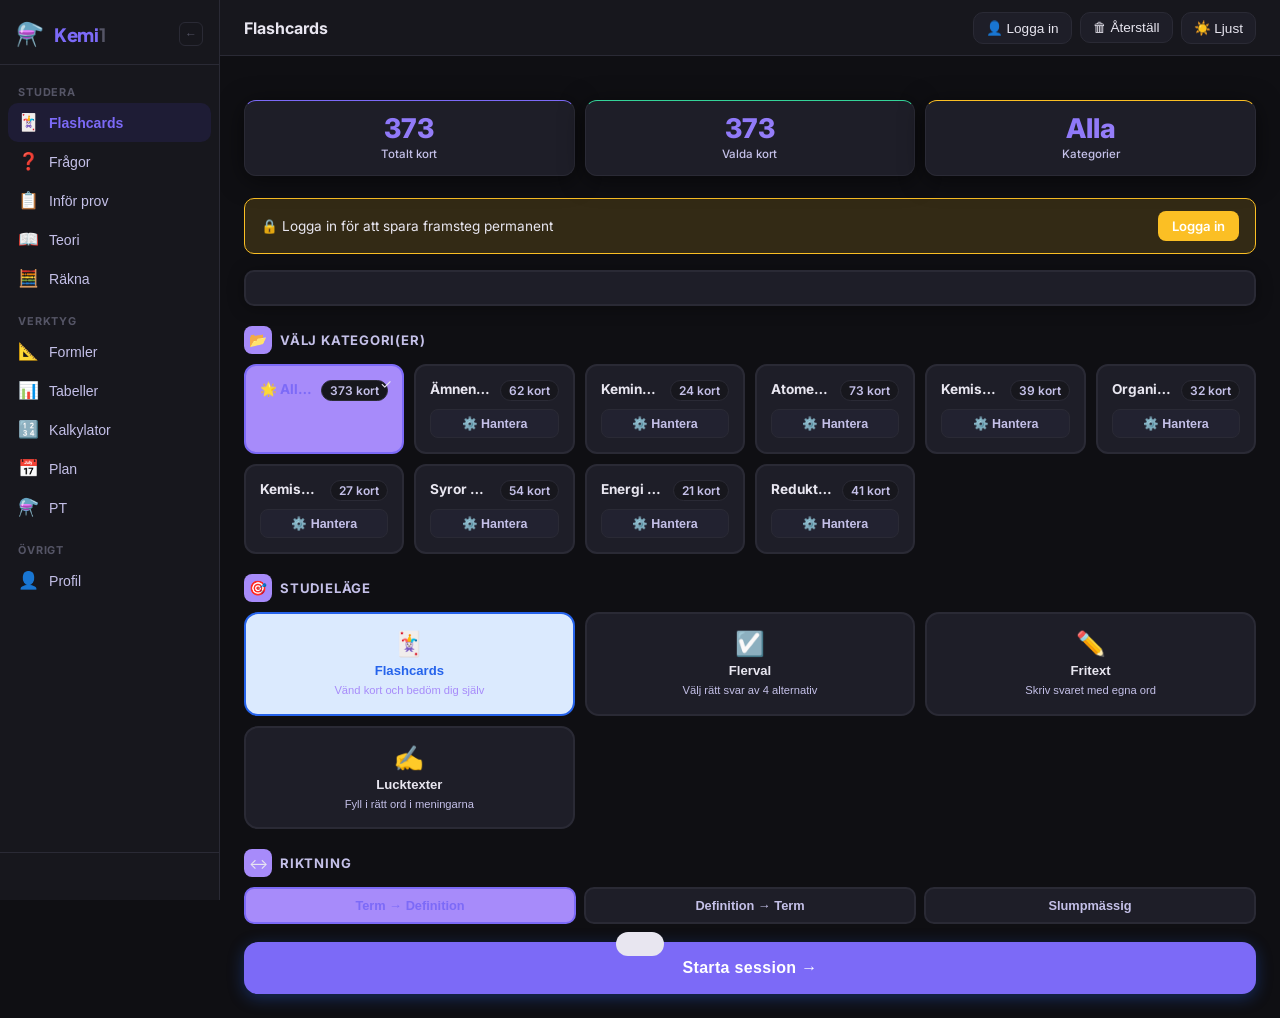
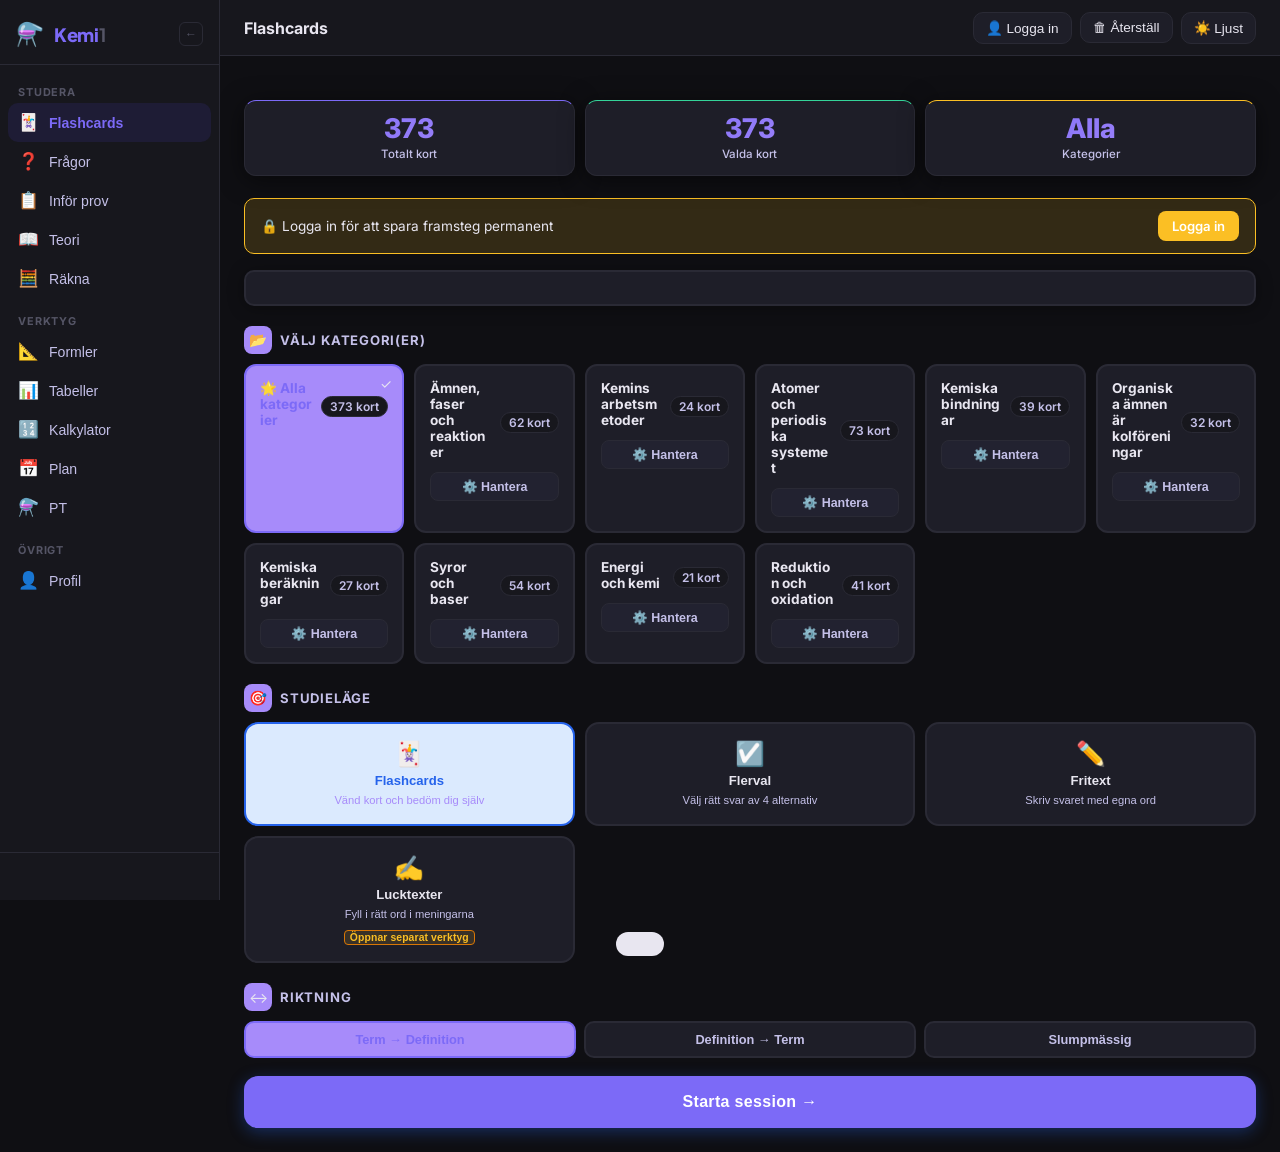
